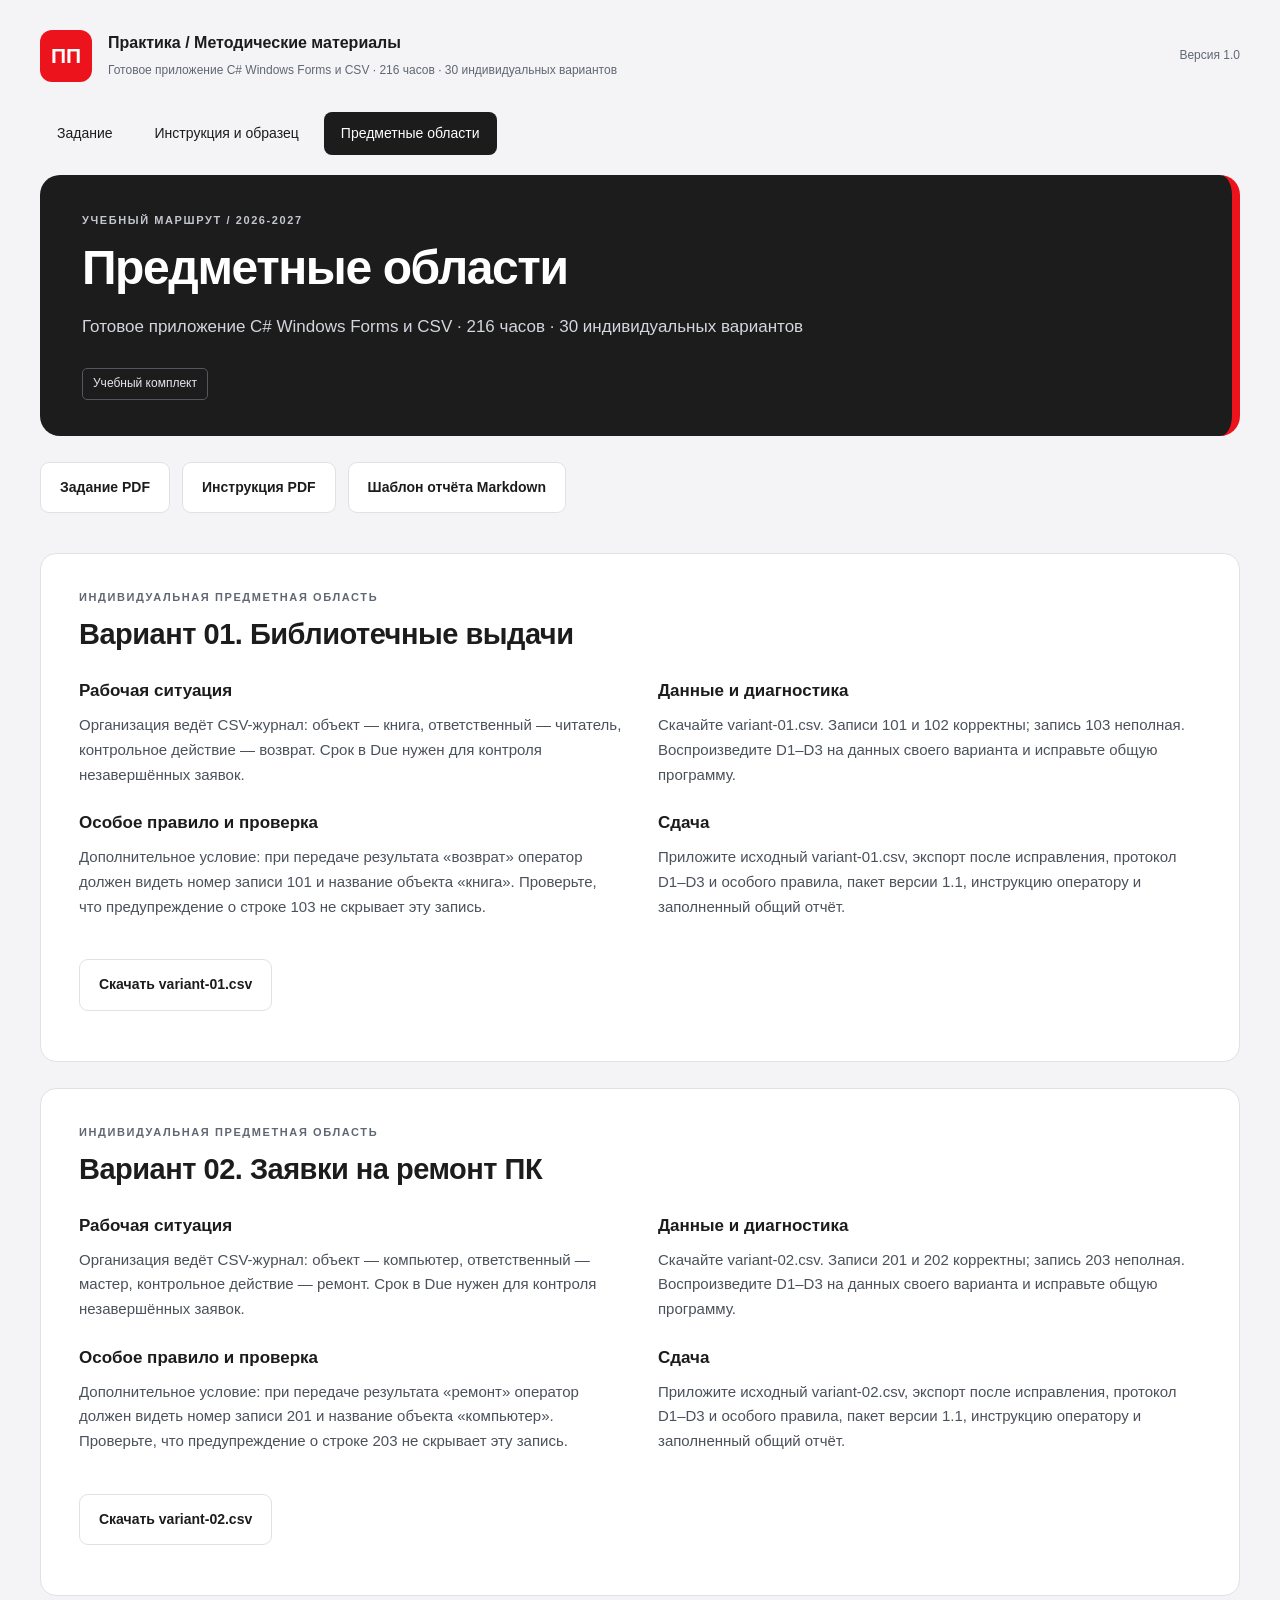
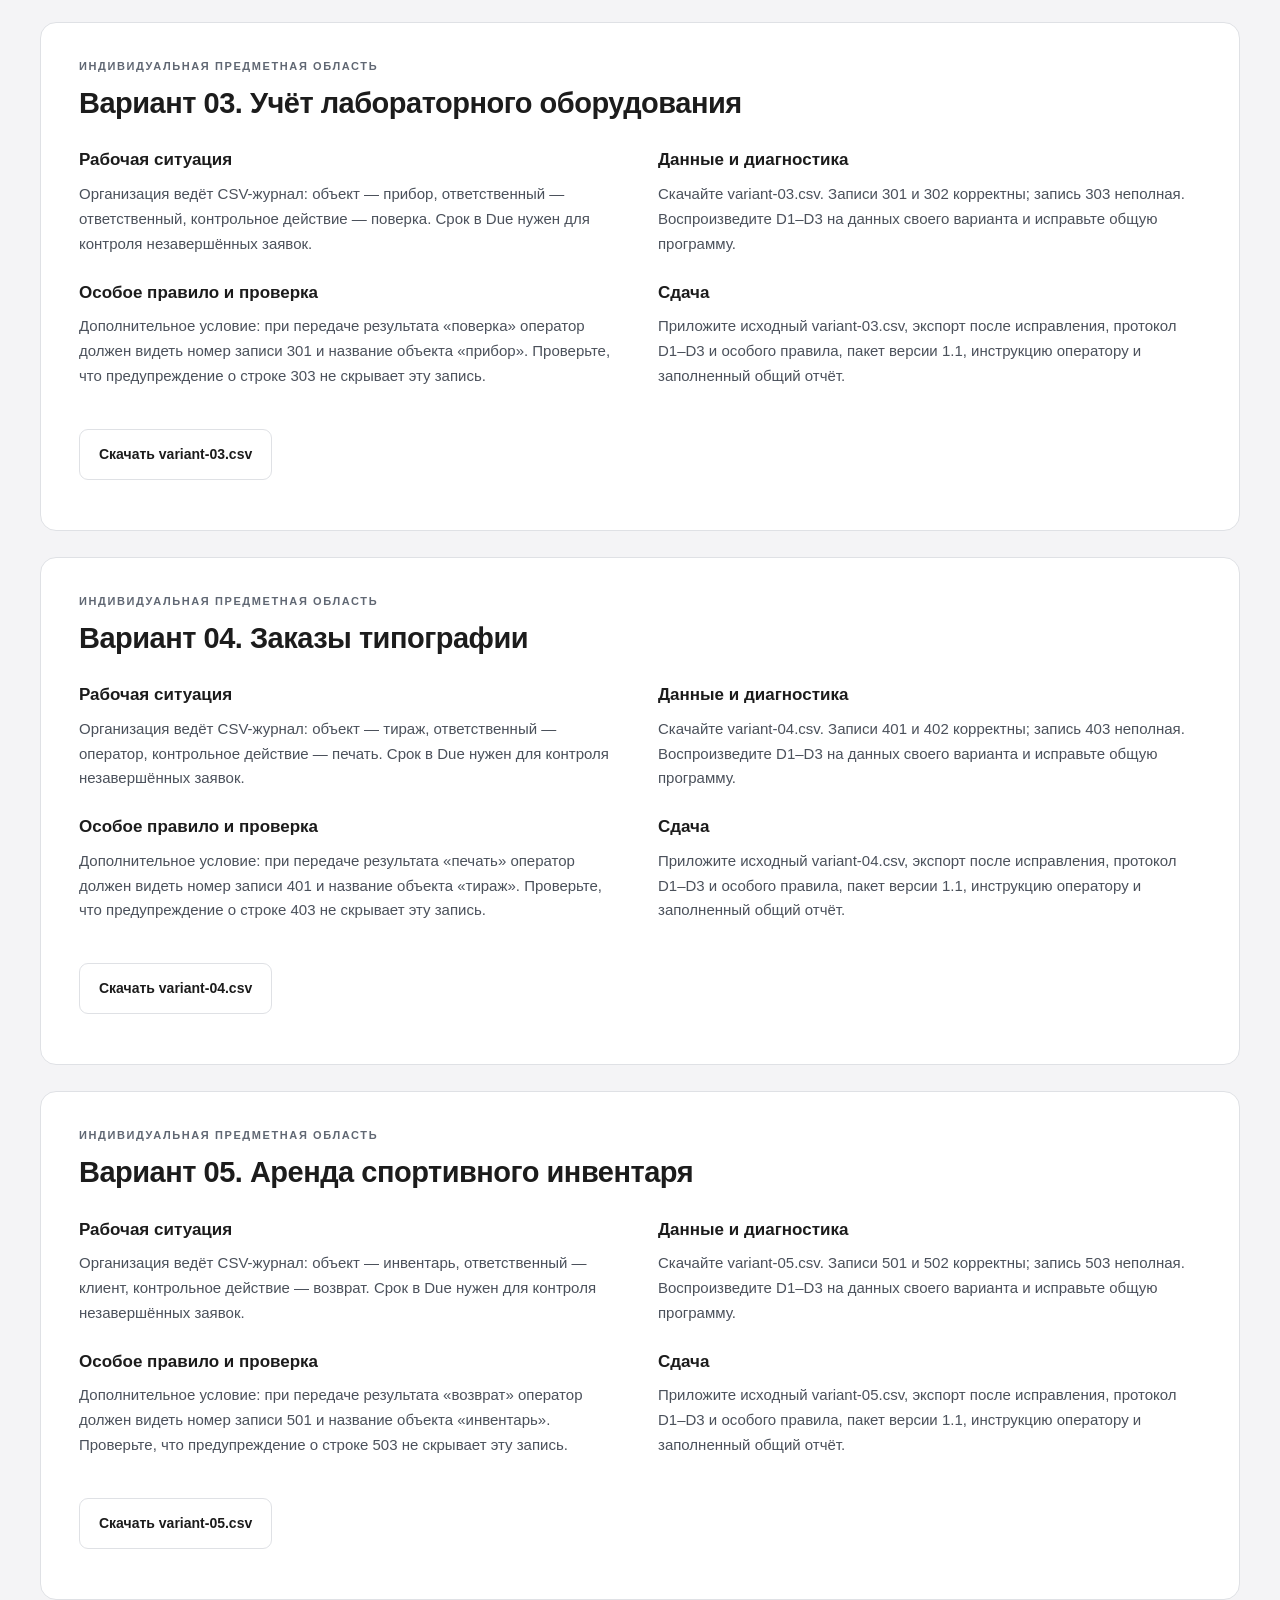
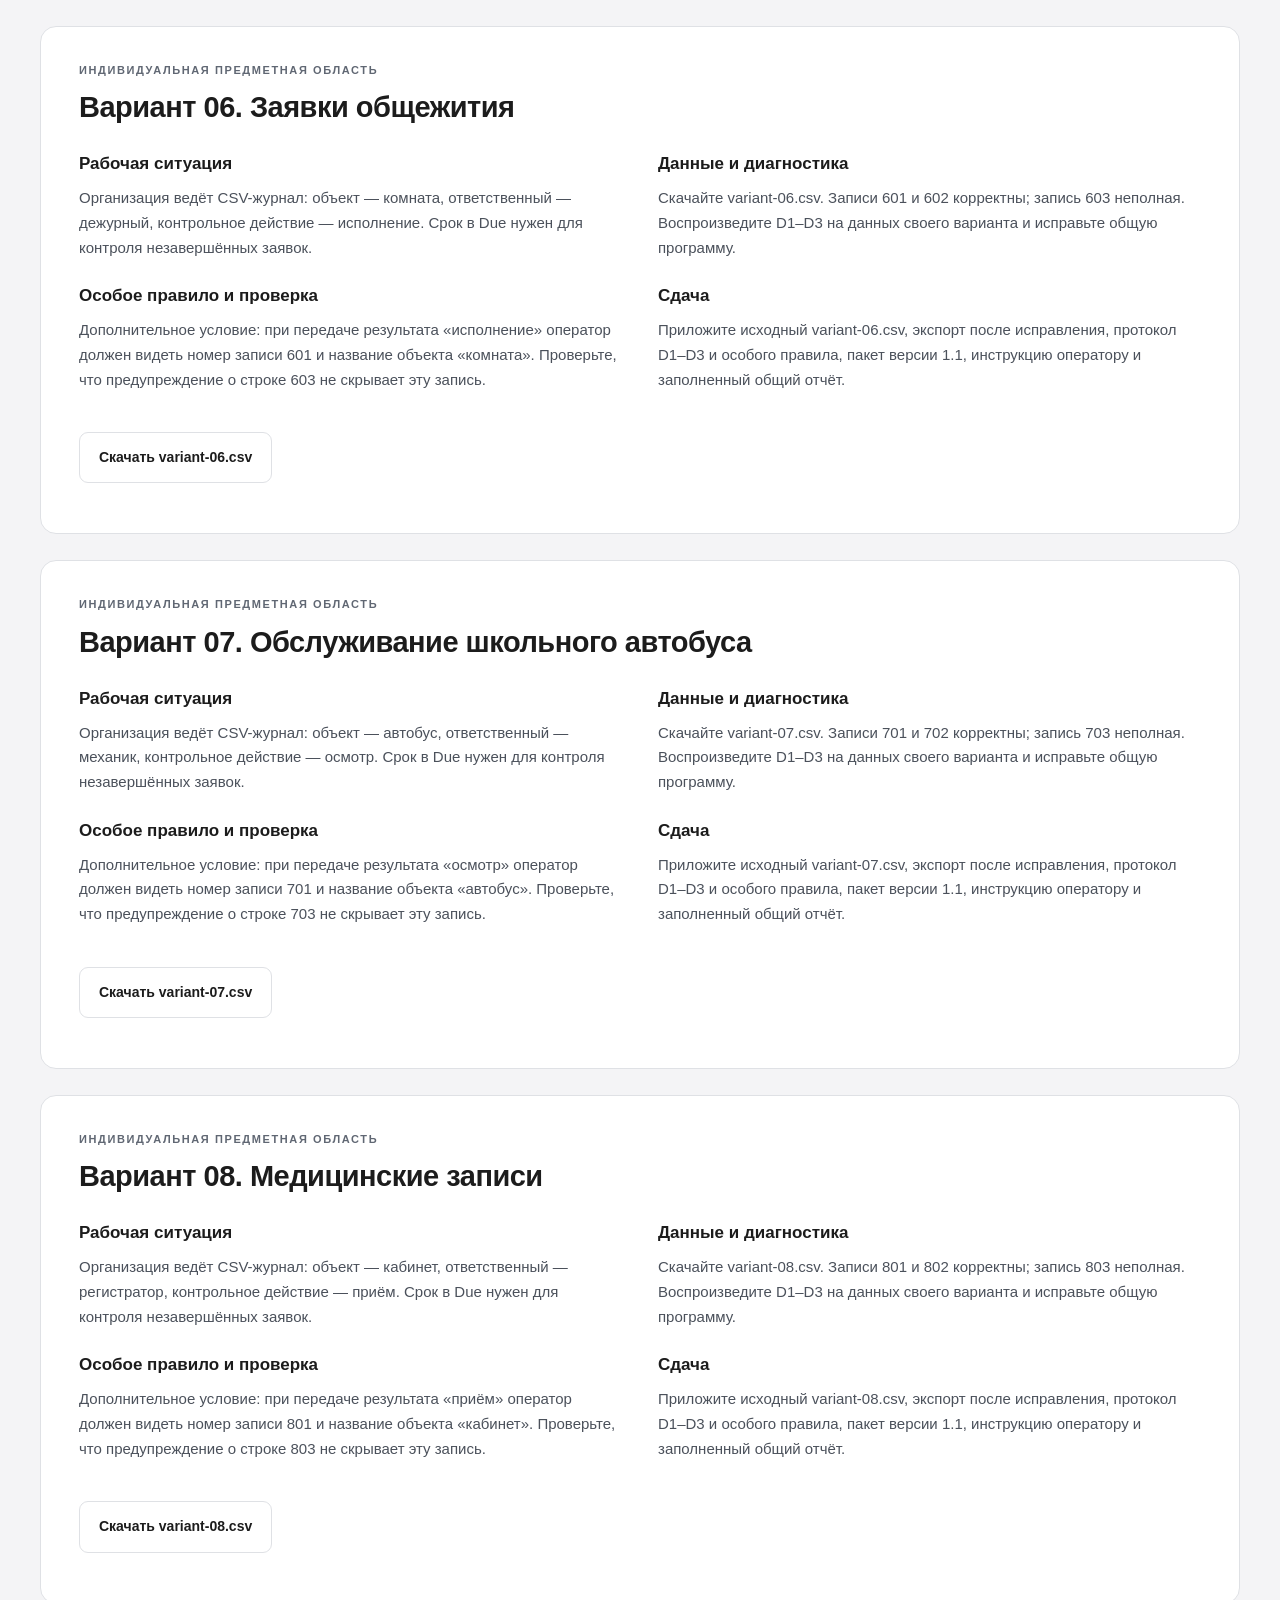
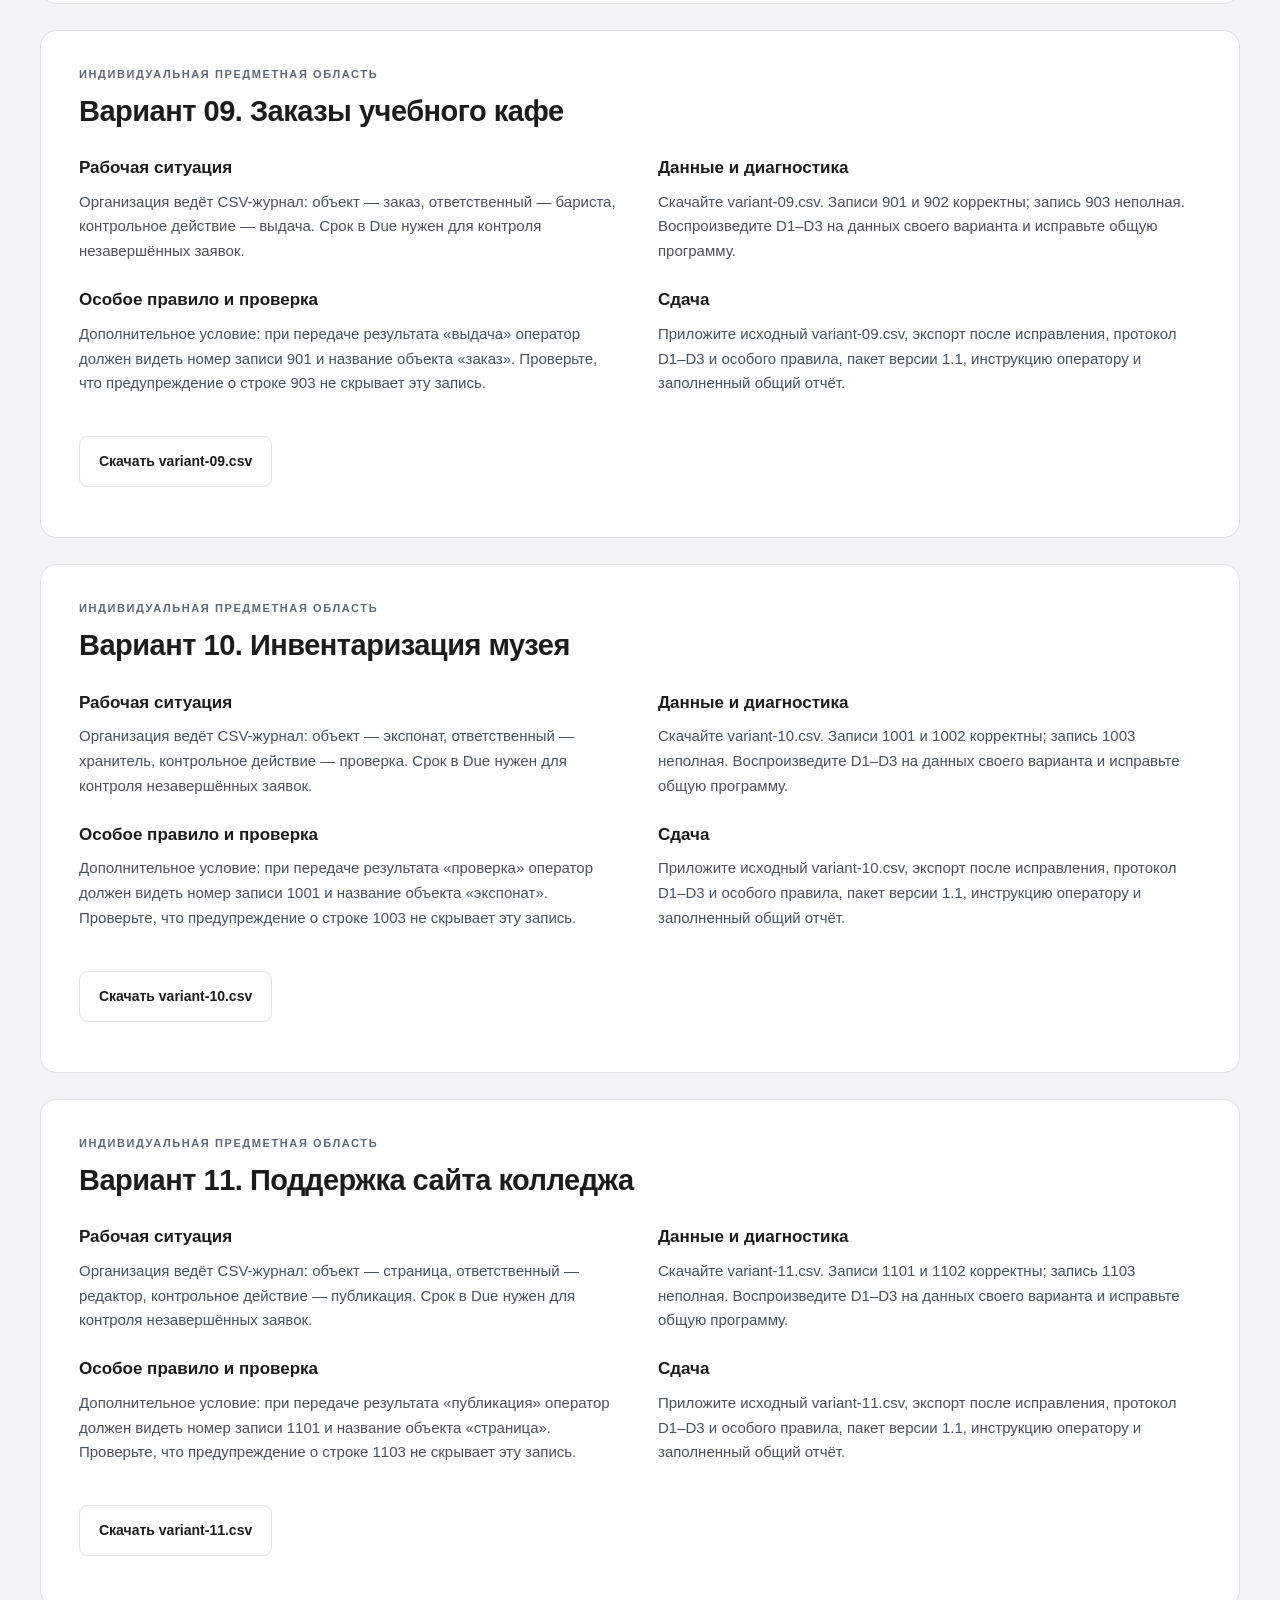
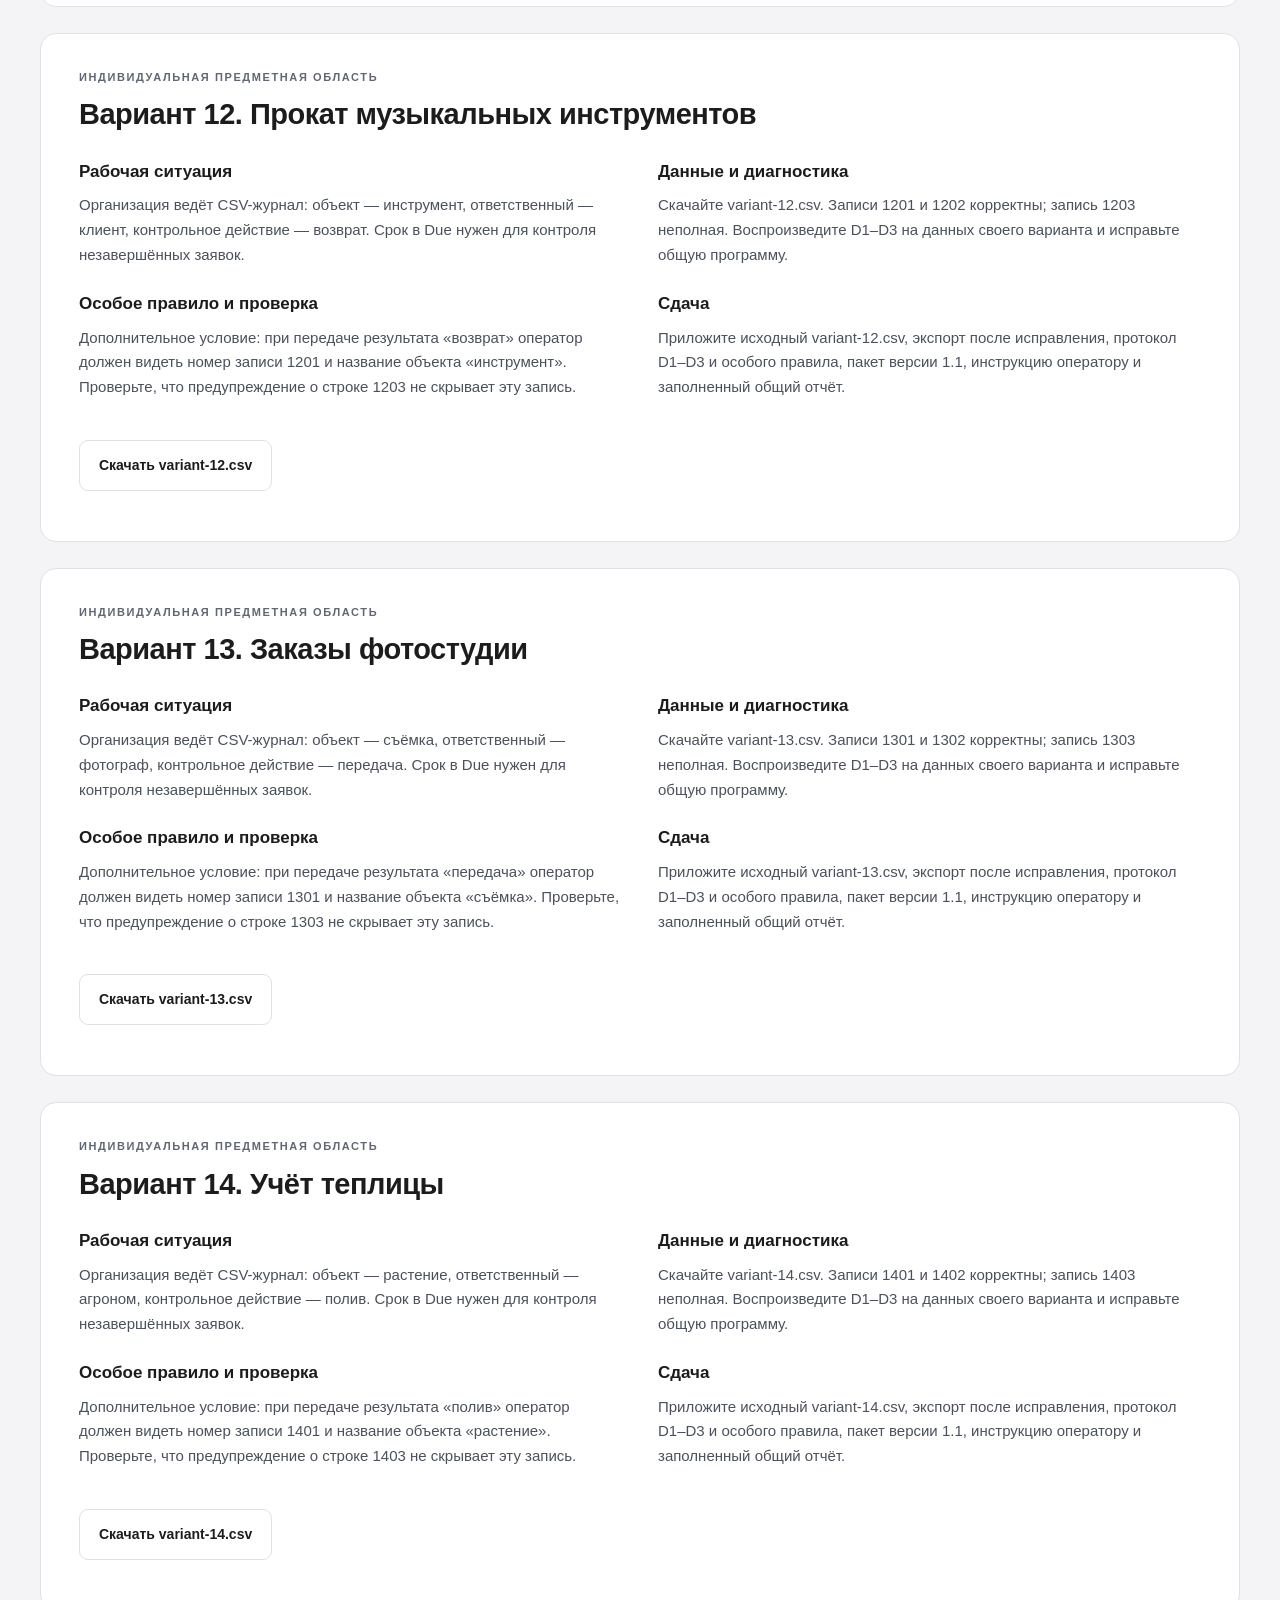
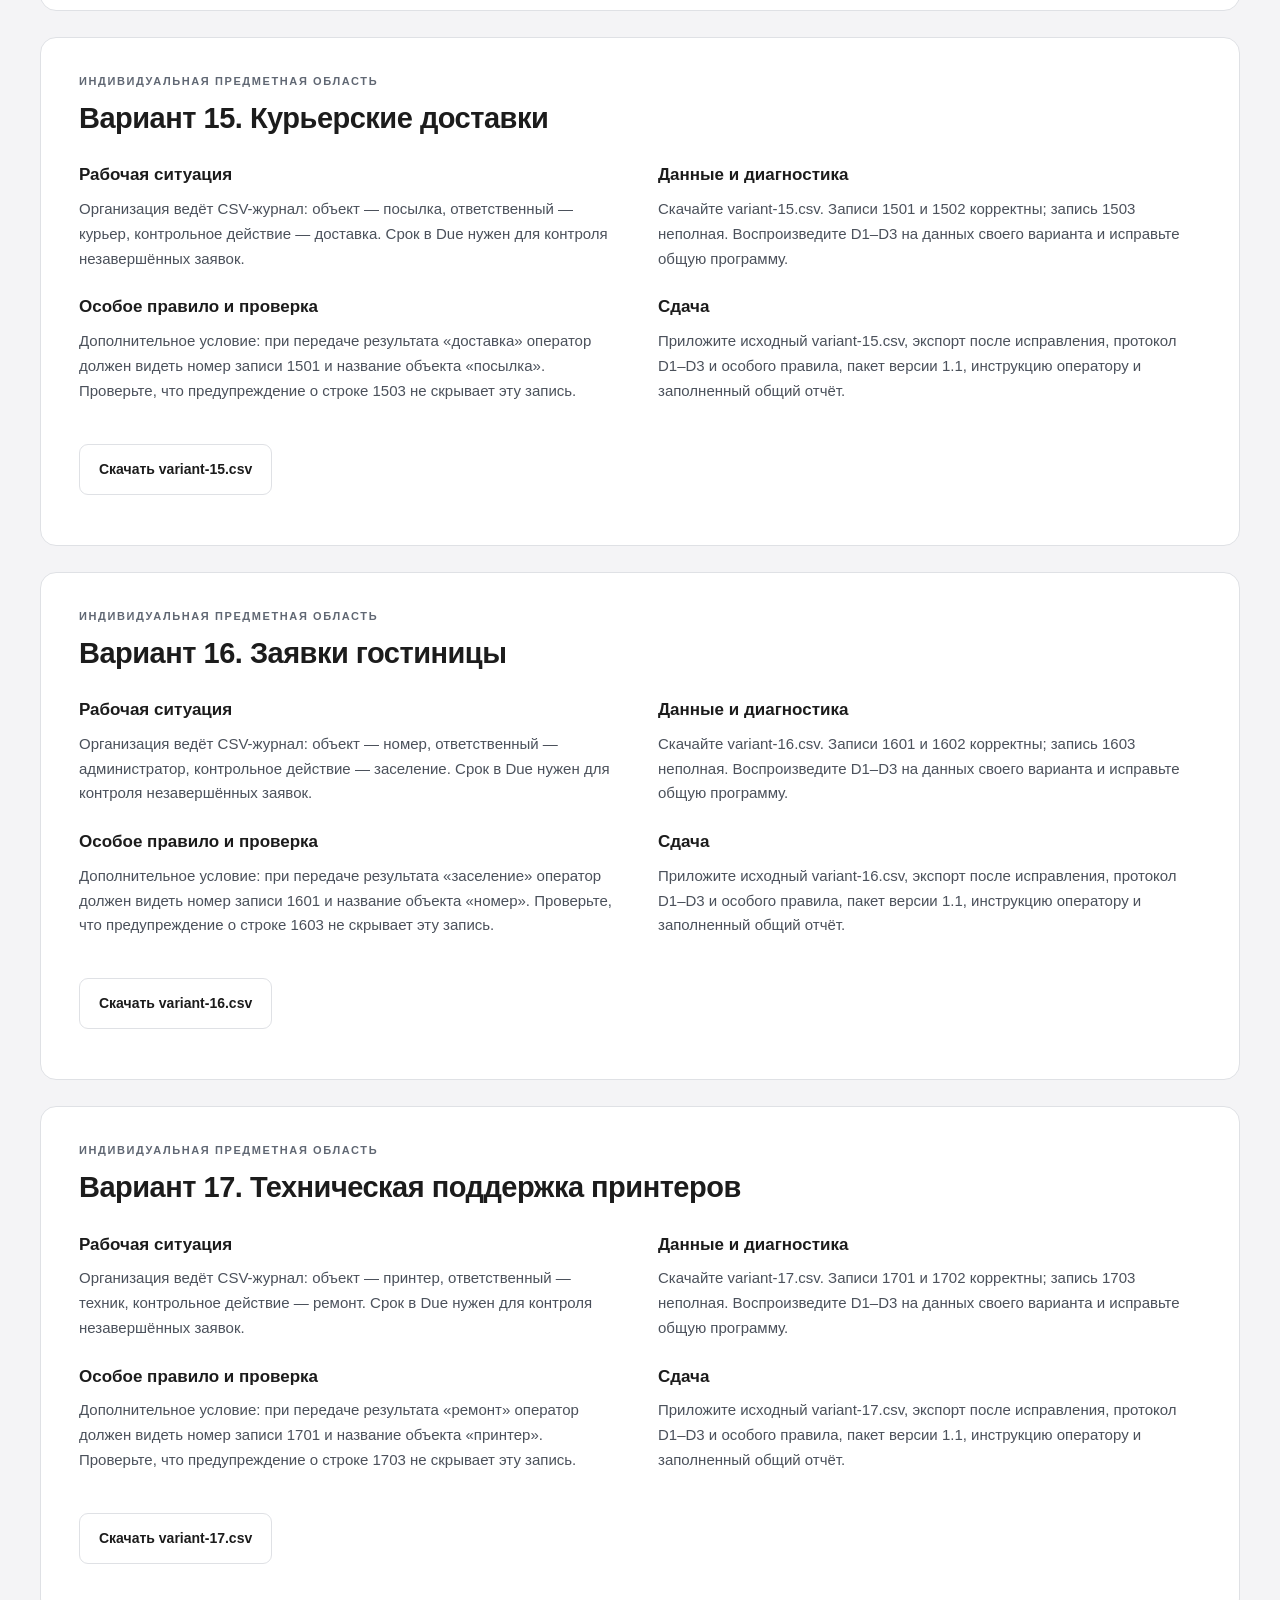
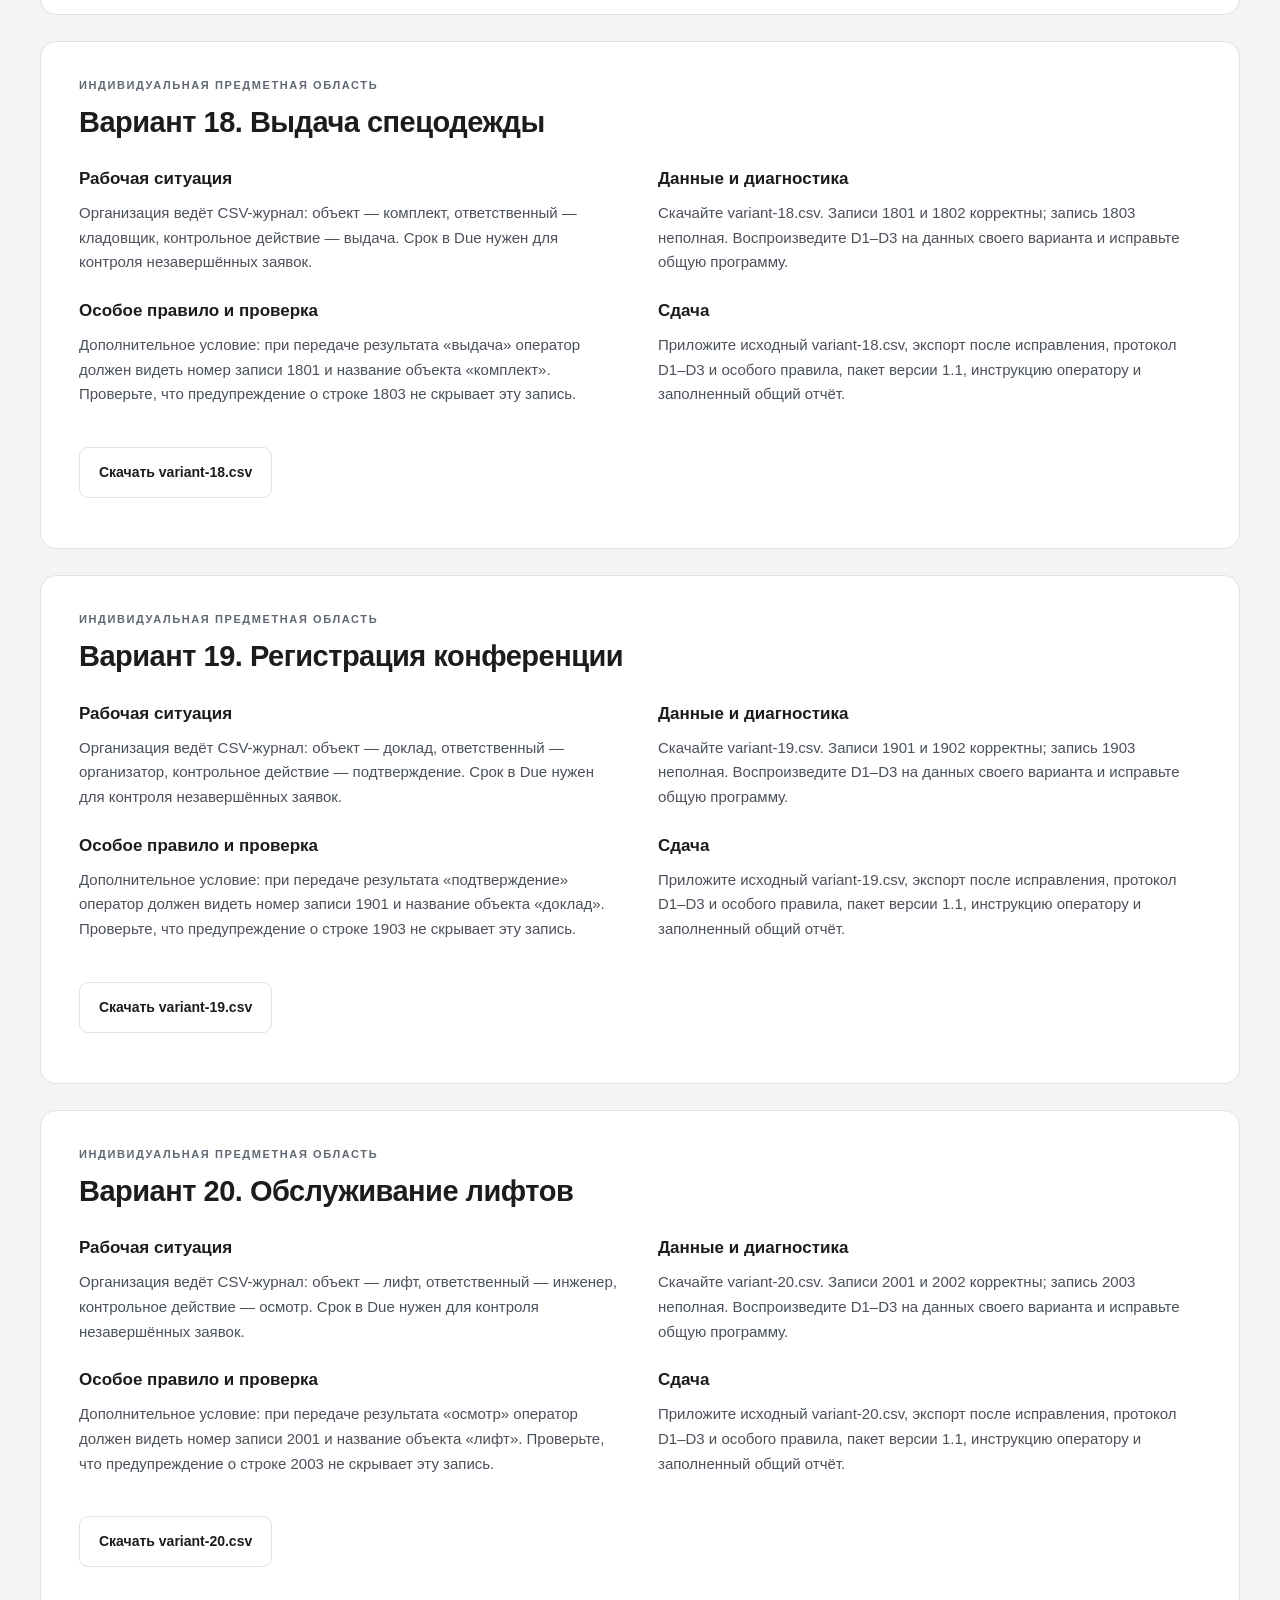
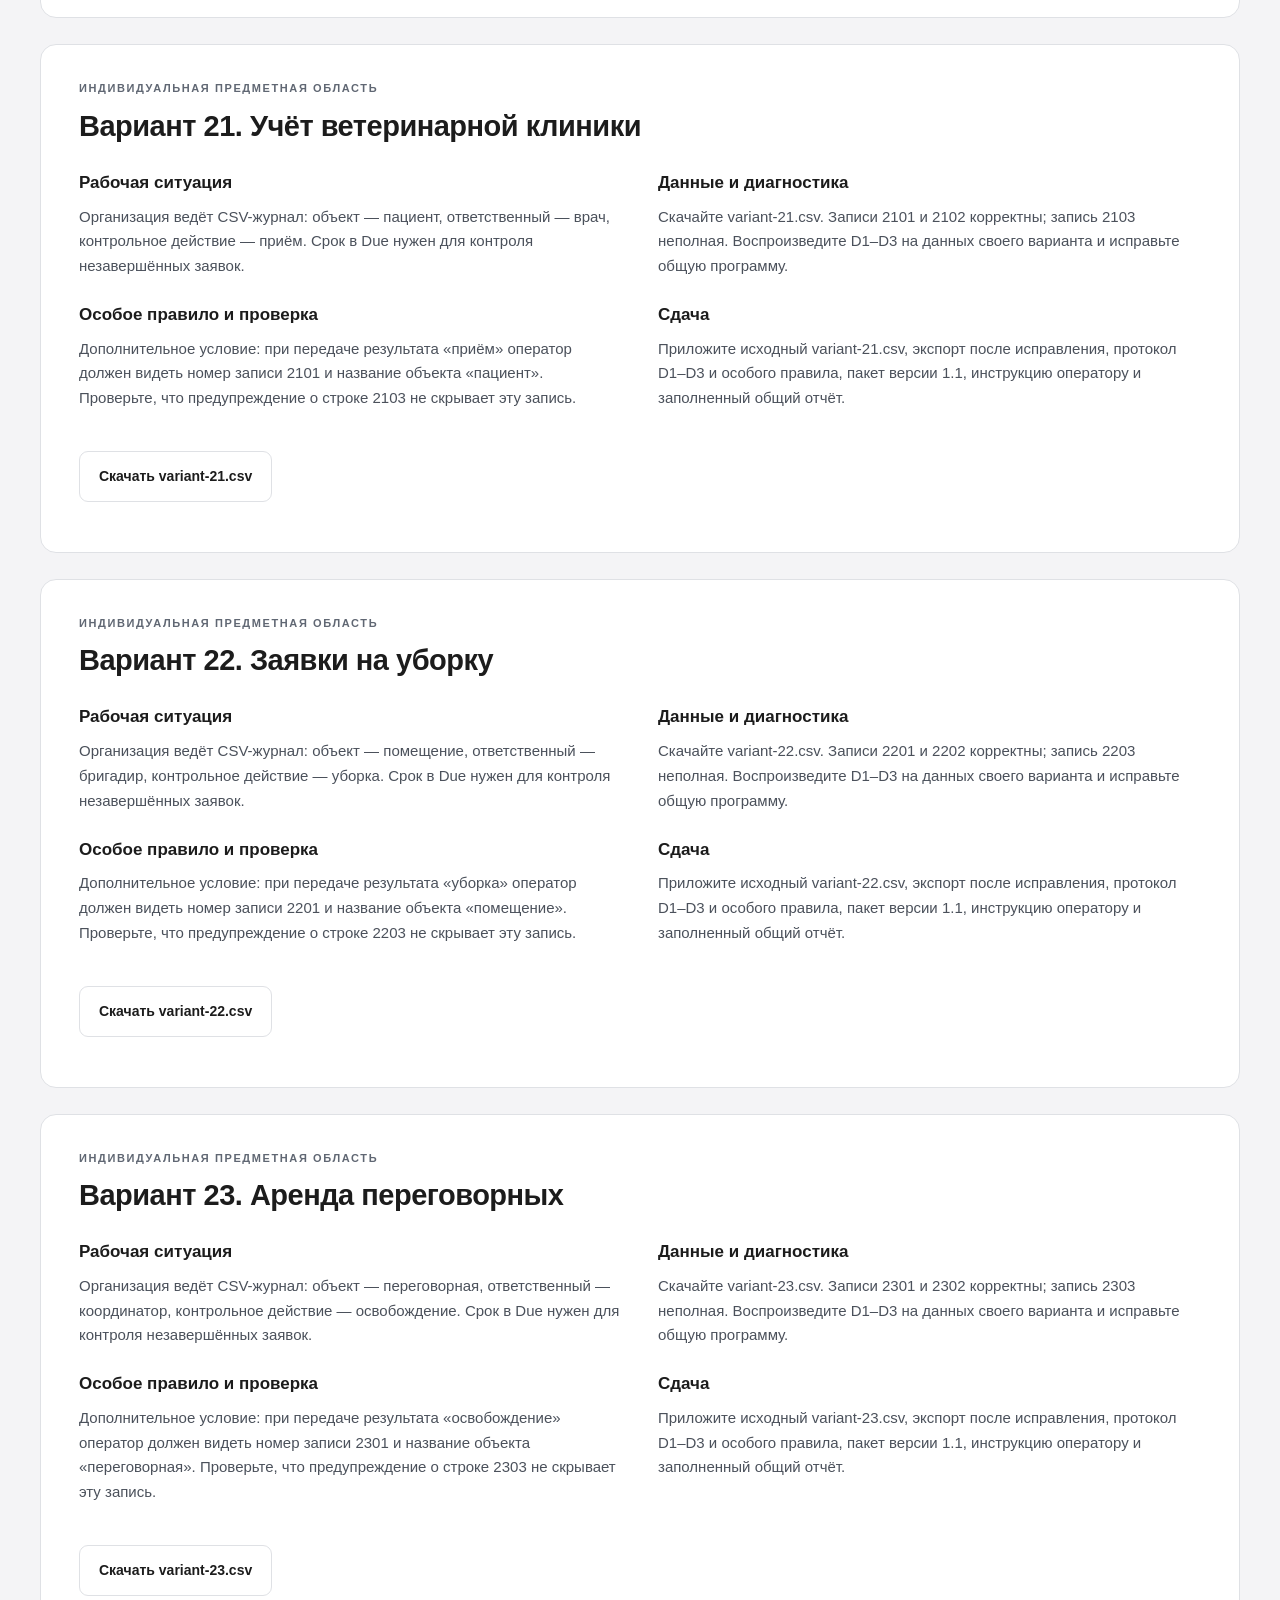
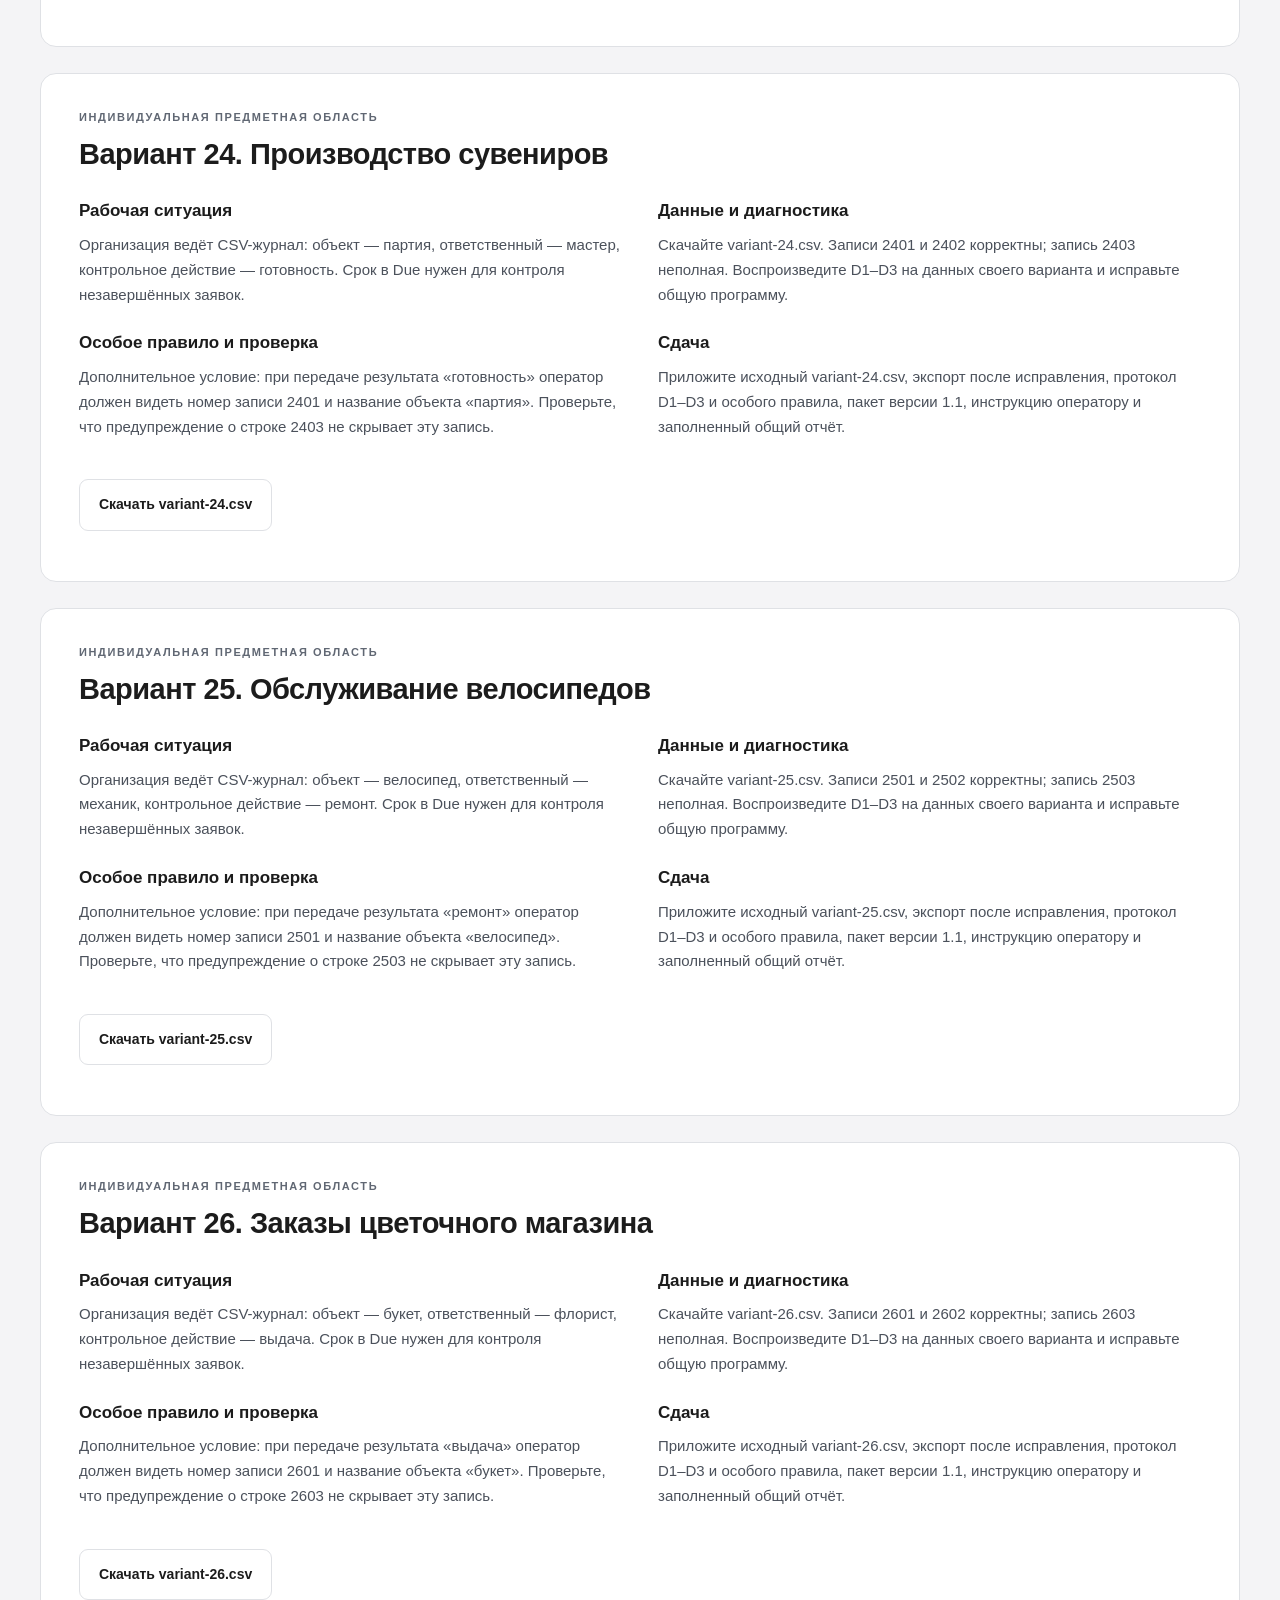
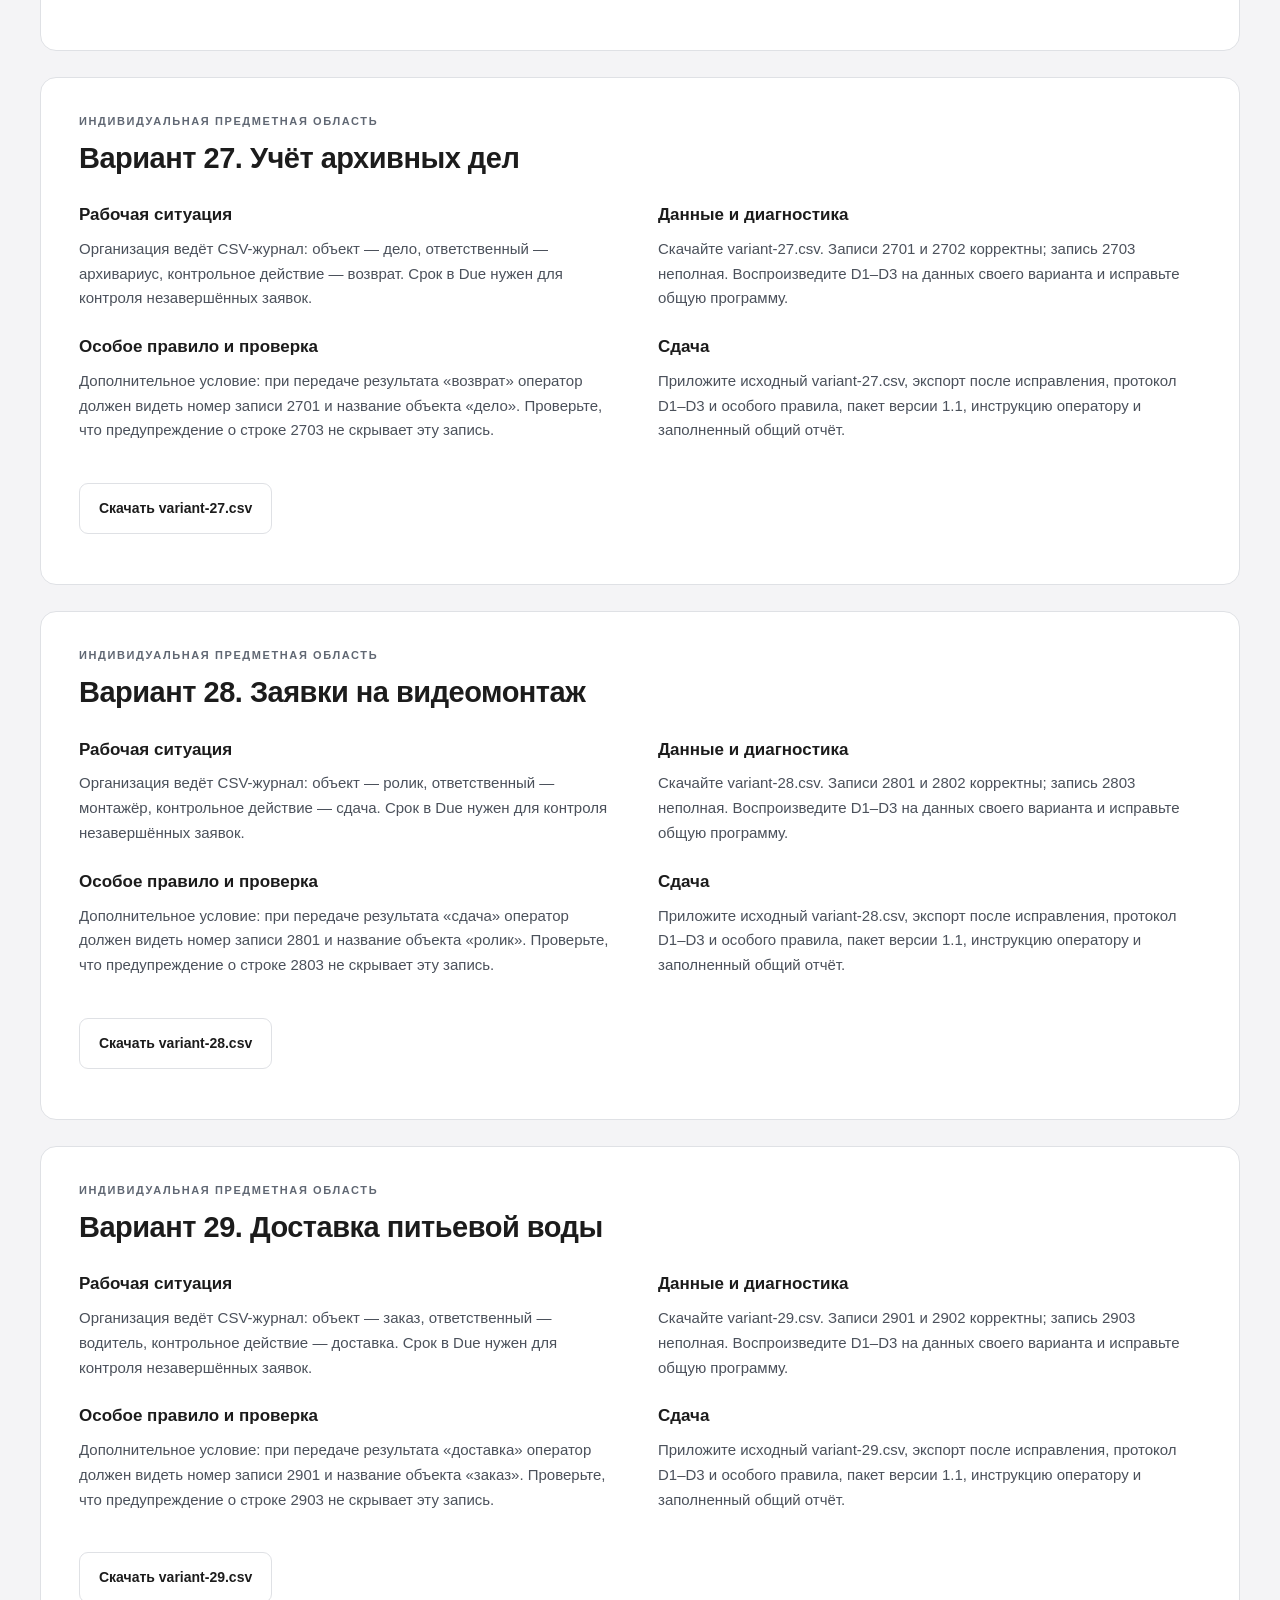
==== site/areas.html @ 18cd453a "Publish PP.04.01 practice release" ====
<!doctype html><html lang="ru"><head><meta charset="utf-8"><meta name="viewport" content="width=device-width,initial-scale=1"><title>Предметные области</title><link rel="icon" href="assets/favicon.svg"><link rel="stylesheet" href="assets/style.css"></head><body><a class="skip" href="#main">Перейти к содержанию</a><header class="shell top"><a class="brand" href="index.html"><span class="emblem">ПП</span><span><strong>Практика / Методические материалы</strong><small>Готовое приложение C# Windows Forms и CSV · 216 часов · 30 индивидуальных вариантов</small></span></a><span class="version">Версия 1.0</span></header><div class="shell"><nav><a href="index.html" >Задание</a><a href="lessons.html" >Инструкция и образец</a><a href="areas.html" aria-current=page>Предметные области</a></nav><main id="main"><section class="hero"><p class="eyebrow">Учебный маршрут / 2026-2027</p><h1>Предметные области</h1><p>Готовое приложение C# Windows Forms и CSV · 216 часов · 30 индивидуальных вариантов</p><span class="badge">Учебный комплект</span></section><div class="downloads"><a class="button" href="downloads/assignment.pdf">Задание PDF</a><a class="button" href="downloads/guide.pdf">Инструкция PDF</a><a class="button" href="downloads/report-template.md">Шаблон отчёта Markdown</a></div><article class="lesson" id="variant-01"><p class="eyebrow">Индивидуальная предметная область</p><h2>Вариант 01. Библиотечные выдачи</h2><div class="blocks"><section class="block text"><h3>Рабочая ситуация</h3><p>Организация ведёт CSV-журнал: объект — книга, ответственный — читатель, контрольное действие — возврат. Срок в Due нужен для контроля незавершённых заявок.</p></section><section class="block text"><h3>Данные и диагностика</h3><p>Скачайте variant-01.csv. Записи 101 и 102 корректны; запись 103 неполная. Воспроизведите D1–D3 на данных своего варианта и исправьте общую программу.</p></section><section class="block text"><h3>Особое правило и проверка</h3><p>Дополнительное условие: при передаче результата «возврат» оператор должен видеть номер записи 101 и название объекта «книга». Проверьте, что предупреждение о строке 103 не скрывает эту запись.</p></section><section class="block text"><h3>Сдача</h3><p>Приложите исходный variant-01.csv, экспорт после исправления, протокол D1–D3 и особого правила, пакет версии 1.1, инструкцию оператору и заполненный общий отчёт.</p></section><p class="block"><a class="button" href="downloads/variant-01.csv">Скачать variant-01.csv</a></p></div></article><article class="lesson" id="variant-02"><p class="eyebrow">Индивидуальная предметная область</p><h2>Вариант 02. Заявки на ремонт ПК</h2><div class="blocks"><section class="block text"><h3>Рабочая ситуация</h3><p>Организация ведёт CSV-журнал: объект — компьютер, ответственный — мастер, контрольное действие — ремонт. Срок в Due нужен для контроля незавершённых заявок.</p></section><section class="block text"><h3>Данные и диагностика</h3><p>Скачайте variant-02.csv. Записи 201 и 202 корректны; запись 203 неполная. Воспроизведите D1–D3 на данных своего варианта и исправьте общую программу.</p></section><section class="block text"><h3>Особое правило и проверка</h3><p>Дополнительное условие: при передаче результата «ремонт» оператор должен видеть номер записи 201 и название объекта «компьютер». Проверьте, что предупреждение о строке 203 не скрывает эту запись.</p></section><section class="block text"><h3>Сдача</h3><p>Приложите исходный variant-02.csv, экспорт после исправления, протокол D1–D3 и особого правила, пакет версии 1.1, инструкцию оператору и заполненный общий отчёт.</p></section><p class="block"><a class="button" href="downloads/variant-02.csv">Скачать variant-02.csv</a></p></div></article><article class="lesson" id="variant-03"><p class="eyebrow">Индивидуальная предметная область</p><h2>Вариант 03. Учёт лабораторного оборудования</h2><div class="blocks"><section class="block text"><h3>Рабочая ситуация</h3><p>Организация ведёт CSV-журнал: объект — прибор, ответственный — ответственный, контрольное действие — поверка. Срок в Due нужен для контроля незавершённых заявок.</p></section><section class="block text"><h3>Данные и диагностика</h3><p>Скачайте variant-03.csv. Записи 301 и 302 корректны; запись 303 неполная. Воспроизведите D1–D3 на данных своего варианта и исправьте общую программу.</p></section><section class="block text"><h3>Особое правило и проверка</h3><p>Дополнительное условие: при передаче результата «поверка» оператор должен видеть номер записи 301 и название объекта «прибор». Проверьте, что предупреждение о строке 303 не скрывает эту запись.</p></section><section class="block text"><h3>Сдача</h3><p>Приложите исходный variant-03.csv, экспорт после исправления, протокол D1–D3 и особого правила, пакет версии 1.1, инструкцию оператору и заполненный общий отчёт.</p></section><p class="block"><a class="button" href="downloads/variant-03.csv">Скачать variant-03.csv</a></p></div></article><article class="lesson" id="variant-04"><p class="eyebrow">Индивидуальная предметная область</p><h2>Вариант 04. Заказы типографии</h2><div class="blocks"><section class="block text"><h3>Рабочая ситуация</h3><p>Организация ведёт CSV-журнал: объект — тираж, ответственный — оператор, контрольное действие — печать. Срок в Due нужен для контроля незавершённых заявок.</p></section><section class="block text"><h3>Данные и диагностика</h3><p>Скачайте variant-04.csv. Записи 401 и 402 корректны; запись 403 неполная. Воспроизведите D1–D3 на данных своего варианта и исправьте общую программу.</p></section><section class="block text"><h3>Особое правило и проверка</h3><p>Дополнительное условие: при передаче результата «печать» оператор должен видеть номер записи 401 и название объекта «тираж». Проверьте, что предупреждение о строке 403 не скрывает эту запись.</p></section><section class="block text"><h3>Сдача</h3><p>Приложите исходный variant-04.csv, экспорт после исправления, протокол D1–D3 и особого правила, пакет версии 1.1, инструкцию оператору и заполненный общий отчёт.</p></section><p class="block"><a class="button" href="downloads/variant-04.csv">Скачать variant-04.csv</a></p></div></article><article class="lesson" id="variant-05"><p class="eyebrow">Индивидуальная предметная область</p><h2>Вариант 05. Аренда спортивного инвентаря</h2><div class="blocks"><section class="block text"><h3>Рабочая ситуация</h3><p>Организация ведёт CSV-журнал: объект — инвентарь, ответственный — клиент, контрольное действие — возврат. Срок в Due нужен для контроля незавершённых заявок.</p></section><section class="block text"><h3>Данные и диагностика</h3><p>Скачайте variant-05.csv. Записи 501 и 502 корректны; запись 503 неполная. Воспроизведите D1–D3 на данных своего варианта и исправьте общую программу.</p></section><section class="block text"><h3>Особое правило и проверка</h3><p>Дополнительное условие: при передаче результата «возврат» оператор должен видеть номер записи 501 и название объекта «инвентарь». Проверьте, что предупреждение о строке 503 не скрывает эту запись.</p></section><section class="block text"><h3>Сдача</h3><p>Приложите исходный variant-05.csv, экспорт после исправления, протокол D1–D3 и особого правила, пакет версии 1.1, инструкцию оператору и заполненный общий отчёт.</p></section><p class="block"><a class="button" href="downloads/variant-05.csv">Скачать variant-05.csv</a></p></div></article><article class="lesson" id="variant-06"><p class="eyebrow">Индивидуальная предметная область</p><h2>Вариант 06. Заявки общежития</h2><div class="blocks"><section class="block text"><h3>Рабочая ситуация</h3><p>Организация ведёт CSV-журнал: объект — комната, ответственный — дежурный, контрольное действие — исполнение. Срок в Due нужен для контроля незавершённых заявок.</p></section><section class="block text"><h3>Данные и диагностика</h3><p>Скачайте variant-06.csv. Записи 601 и 602 корректны; запись 603 неполная. Воспроизведите D1–D3 на данных своего варианта и исправьте общую программу.</p></section><section class="block text"><h3>Особое правило и проверка</h3><p>Дополнительное условие: при передаче результата «исполнение» оператор должен видеть номер записи 601 и название объекта «комната». Проверьте, что предупреждение о строке 603 не скрывает эту запись.</p></section><section class="block text"><h3>Сдача</h3><p>Приложите исходный variant-06.csv, экспорт после исправления, протокол D1–D3 и особого правила, пакет версии 1.1, инструкцию оператору и заполненный общий отчёт.</p></section><p class="block"><a class="button" href="downloads/variant-06.csv">Скачать variant-06.csv</a></p></div></article><article class="lesson" id="variant-07"><p class="eyebrow">Индивидуальная предметная область</p><h2>Вариант 07. Обслуживание школьного автобуса</h2><div class="blocks"><section class="block text"><h3>Рабочая ситуация</h3><p>Организация ведёт CSV-журнал: объект — автобус, ответственный — механик, контрольное действие — осмотр. Срок в Due нужен для контроля незавершённых заявок.</p></section><section class="block text"><h3>Данные и диагностика</h3><p>Скачайте variant-07.csv. Записи 701 и 702 корректны; запись 703 неполная. Воспроизведите D1–D3 на данных своего варианта и исправьте общую программу.</p></section><section class="block text"><h3>Особое правило и проверка</h3><p>Дополнительное условие: при передаче результата «осмотр» оператор должен видеть номер записи 701 и название объекта «автобус». Проверьте, что предупреждение о строке 703 не скрывает эту запись.</p></section><section class="block text"><h3>Сдача</h3><p>Приложите исходный variant-07.csv, экспорт после исправления, протокол D1–D3 и особого правила, пакет версии 1.1, инструкцию оператору и заполненный общий отчёт.</p></section><p class="block"><a class="button" href="downloads/variant-07.csv">Скачать variant-07.csv</a></p></div></article><article class="lesson" id="variant-08"><p class="eyebrow">Индивидуальная предметная область</p><h2>Вариант 08. Медицинские записи</h2><div class="blocks"><section class="block text"><h3>Рабочая ситуация</h3><p>Организация ведёт CSV-журнал: объект — кабинет, ответственный — регистратор, контрольное действие — приём. Срок в Due нужен для контроля незавершённых заявок.</p></section><section class="block text"><h3>Данные и диагностика</h3><p>Скачайте variant-08.csv. Записи 801 и 802 корректны; запись 803 неполная. Воспроизведите D1–D3 на данных своего варианта и исправьте общую программу.</p></section><section class="block text"><h3>Особое правило и проверка</h3><p>Дополнительное условие: при передаче результата «приём» оператор должен видеть номер записи 801 и название объекта «кабинет». Проверьте, что предупреждение о строке 803 не скрывает эту запись.</p></section><section class="block text"><h3>Сдача</h3><p>Приложите исходный variant-08.csv, экспорт после исправления, протокол D1–D3 и особого правила, пакет версии 1.1, инструкцию оператору и заполненный общий отчёт.</p></section><p class="block"><a class="button" href="downloads/variant-08.csv">Скачать variant-08.csv</a></p></div></article><article class="lesson" id="variant-09"><p class="eyebrow">Индивидуальная предметная область</p><h2>Вариант 09. Заказы учебного кафе</h2><div class="blocks"><section class="block text"><h3>Рабочая ситуация</h3><p>Организация ведёт CSV-журнал: объект — заказ, ответственный — бариста, контрольное действие — выдача. Срок в Due нужен для контроля незавершённых заявок.</p></section><section class="block text"><h3>Данные и диагностика</h3><p>Скачайте variant-09.csv. Записи 901 и 902 корректны; запись 903 неполная. Воспроизведите D1–D3 на данных своего варианта и исправьте общую программу.</p></section><section class="block text"><h3>Особое правило и проверка</h3><p>Дополнительное условие: при передаче результата «выдача» оператор должен видеть номер записи 901 и название объекта «заказ». Проверьте, что предупреждение о строке 903 не скрывает эту запись.</p></section><section class="block text"><h3>Сдача</h3><p>Приложите исходный variant-09.csv, экспорт после исправления, протокол D1–D3 и особого правила, пакет версии 1.1, инструкцию оператору и заполненный общий отчёт.</p></section><p class="block"><a class="button" href="downloads/variant-09.csv">Скачать variant-09.csv</a></p></div></article><article class="lesson" id="variant-10"><p class="eyebrow">Индивидуальная предметная область</p><h2>Вариант 10. Инвентаризация музея</h2><div class="blocks"><section class="block text"><h3>Рабочая ситуация</h3><p>Организация ведёт CSV-журнал: объект — экспонат, ответственный — хранитель, контрольное действие — проверка. Срок в Due нужен для контроля незавершённых заявок.</p></section><section class="block text"><h3>Данные и диагностика</h3><p>Скачайте variant-10.csv. Записи 1001 и 1002 корректны; запись 1003 неполная. Воспроизведите D1–D3 на данных своего варианта и исправьте общую программу.</p></section><section class="block text"><h3>Особое правило и проверка</h3><p>Дополнительное условие: при передаче результата «проверка» оператор должен видеть номер записи 1001 и название объекта «экспонат». Проверьте, что предупреждение о строке 1003 не скрывает эту запись.</p></section><section class="block text"><h3>Сдача</h3><p>Приложите исходный variant-10.csv, экспорт после исправления, протокол D1–D3 и особого правила, пакет версии 1.1, инструкцию оператору и заполненный общий отчёт.</p></section><p class="block"><a class="button" href="downloads/variant-10.csv">Скачать variant-10.csv</a></p></div></article><article class="lesson" id="variant-11"><p class="eyebrow">Индивидуальная предметная область</p><h2>Вариант 11. Поддержка сайта колледжа</h2><div class="blocks"><section class="block text"><h3>Рабочая ситуация</h3><p>Организация ведёт CSV-журнал: объект — страница, ответственный — редактор, контрольное действие — публикация. Срок в Due нужен для контроля незавершённых заявок.</p></section><section class="block text"><h3>Данные и диагностика</h3><p>Скачайте variant-11.csv. Записи 1101 и 1102 корректны; запись 1103 неполная. Воспроизведите D1–D3 на данных своего варианта и исправьте общую программу.</p></section><section class="block text"><h3>Особое правило и проверка</h3><p>Дополнительное условие: при передаче результата «публикация» оператор должен видеть номер записи 1101 и название объекта «страница». Проверьте, что предупреждение о строке 1103 не скрывает эту запись.</p></section><section class="block text"><h3>Сдача</h3><p>Приложите исходный variant-11.csv, экспорт после исправления, протокол D1–D3 и особого правила, пакет версии 1.1, инструкцию оператору и заполненный общий отчёт.</p></section><p class="block"><a class="button" href="downloads/variant-11.csv">Скачать variant-11.csv</a></p></div></article><article class="lesson" id="variant-12"><p class="eyebrow">Индивидуальная предметная область</p><h2>Вариант 12. Прокат музыкальных инструментов</h2><div class="blocks"><section class="block text"><h3>Рабочая ситуация</h3><p>Организация ведёт CSV-журнал: объект — инструмент, ответственный — клиент, контрольное действие — возврат. Срок в Due нужен для контроля незавершённых заявок.</p></section><section class="block text"><h3>Данные и диагностика</h3><p>Скачайте variant-12.csv. Записи 1201 и 1202 корректны; запись 1203 неполная. Воспроизведите D1–D3 на данных своего варианта и исправьте общую программу.</p></section><section class="block text"><h3>Особое правило и проверка</h3><p>Дополнительное условие: при передаче результата «возврат» оператор должен видеть номер записи 1201 и название объекта «инструмент». Проверьте, что предупреждение о строке 1203 не скрывает эту запись.</p></section><section class="block text"><h3>Сдача</h3><p>Приложите исходный variant-12.csv, экспорт после исправления, протокол D1–D3 и особого правила, пакет версии 1.1, инструкцию оператору и заполненный общий отчёт.</p></section><p class="block"><a class="button" href="downloads/variant-12.csv">Скачать variant-12.csv</a></p></div></article><article class="lesson" id="variant-13"><p class="eyebrow">Индивидуальная предметная область</p><h2>Вариант 13. Заказы фотостудии</h2><div class="blocks"><section class="block text"><h3>Рабочая ситуация</h3><p>Организация ведёт CSV-журнал: объект — съёмка, ответственный — фотограф, контрольное действие — передача. Срок в Due нужен для контроля незавершённых заявок.</p></section><section class="block text"><h3>Данные и диагностика</h3><p>Скачайте variant-13.csv. Записи 1301 и 1302 корректны; запись 1303 неполная. Воспроизведите D1–D3 на данных своего варианта и исправьте общую программу.</p></section><section class="block text"><h3>Особое правило и проверка</h3><p>Дополнительное условие: при передаче результата «передача» оператор должен видеть номер записи 1301 и название объекта «съёмка». Проверьте, что предупреждение о строке 1303 не скрывает эту запись.</p></section><section class="block text"><h3>Сдача</h3><p>Приложите исходный variant-13.csv, экспорт после исправления, протокол D1–D3 и особого правила, пакет версии 1.1, инструкцию оператору и заполненный общий отчёт.</p></section><p class="block"><a class="button" href="downloads/variant-13.csv">Скачать variant-13.csv</a></p></div></article><article class="lesson" id="variant-14"><p class="eyebrow">Индивидуальная предметная область</p><h2>Вариант 14. Учёт теплицы</h2><div class="blocks"><section class="block text"><h3>Рабочая ситуация</h3><p>Организация ведёт CSV-журнал: объект — растение, ответственный — агроном, контрольное действие — полив. Срок в Due нужен для контроля незавершённых заявок.</p></section><section class="block text"><h3>Данные и диагностика</h3><p>Скачайте variant-14.csv. Записи 1401 и 1402 корректны; запись 1403 неполная. Воспроизведите D1–D3 на данных своего варианта и исправьте общую программу.</p></section><section class="block text"><h3>Особое правило и проверка</h3><p>Дополнительное условие: при передаче результата «полив» оператор должен видеть номер записи 1401 и название объекта «растение». Проверьте, что предупреждение о строке 1403 не скрывает эту запись.</p></section><section class="block text"><h3>Сдача</h3><p>Приложите исходный variant-14.csv, экспорт после исправления, протокол D1–D3 и особого правила, пакет версии 1.1, инструкцию оператору и заполненный общий отчёт.</p></section><p class="block"><a class="button" href="downloads/variant-14.csv">Скачать variant-14.csv</a></p></div></article><article class="lesson" id="variant-15"><p class="eyebrow">Индивидуальная предметная область</p><h2>Вариант 15. Курьерские доставки</h2><div class="blocks"><section class="block text"><h3>Рабочая ситуация</h3><p>Организация ведёт CSV-журнал: объект — посылка, ответственный — курьер, контрольное действие — доставка. Срок в Due нужен для контроля незавершённых заявок.</p></section><section class="block text"><h3>Данные и диагностика</h3><p>Скачайте variant-15.csv. Записи 1501 и 1502 корректны; запись 1503 неполная. Воспроизведите D1–D3 на данных своего варианта и исправьте общую программу.</p></section><section class="block text"><h3>Особое правило и проверка</h3><p>Дополнительное условие: при передаче результата «доставка» оператор должен видеть номер записи 1501 и название объекта «посылка». Проверьте, что предупреждение о строке 1503 не скрывает эту запись.</p></section><section class="block text"><h3>Сдача</h3><p>Приложите исходный variant-15.csv, экспорт после исправления, протокол D1–D3 и особого правила, пакет версии 1.1, инструкцию оператору и заполненный общий отчёт.</p></section><p class="block"><a class="button" href="downloads/variant-15.csv">Скачать variant-15.csv</a></p></div></article><article class="lesson" id="variant-16"><p class="eyebrow">Индивидуальная предметная область</p><h2>Вариант 16. Заявки гостиницы</h2><div class="blocks"><section class="block text"><h3>Рабочая ситуация</h3><p>Организация ведёт CSV-журнал: объект — номер, ответственный — администратор, контрольное действие — заселение. Срок в Due нужен для контроля незавершённых заявок.</p></section><section class="block text"><h3>Данные и диагностика</h3><p>Скачайте variant-16.csv. Записи 1601 и 1602 корректны; запись 1603 неполная. Воспроизведите D1–D3 на данных своего варианта и исправьте общую программу.</p></section><section class="block text"><h3>Особое правило и проверка</h3><p>Дополнительное условие: при передаче результата «заселение» оператор должен видеть номер записи 1601 и название объекта «номер». Проверьте, что предупреждение о строке 1603 не скрывает эту запись.</p></section><section class="block text"><h3>Сдача</h3><p>Приложите исходный variant-16.csv, экспорт после исправления, протокол D1–D3 и особого правила, пакет версии 1.1, инструкцию оператору и заполненный общий отчёт.</p></section><p class="block"><a class="button" href="downloads/variant-16.csv">Скачать variant-16.csv</a></p></div></article><article class="lesson" id="variant-17"><p class="eyebrow">Индивидуальная предметная область</p><h2>Вариант 17. Техническая поддержка принтеров</h2><div class="blocks"><section class="block text"><h3>Рабочая ситуация</h3><p>Организация ведёт CSV-журнал: объект — принтер, ответственный — техник, контрольное действие — ремонт. Срок в Due нужен для контроля незавершённых заявок.</p></section><section class="block text"><h3>Данные и диагностика</h3><p>Скачайте variant-17.csv. Записи 1701 и 1702 корректны; запись 1703 неполная. Воспроизведите D1–D3 на данных своего варианта и исправьте общую программу.</p></section><section class="block text"><h3>Особое правило и проверка</h3><p>Дополнительное условие: при передаче результата «ремонт» оператор должен видеть номер записи 1701 и название объекта «принтер». Проверьте, что предупреждение о строке 1703 не скрывает эту запись.</p></section><section class="block text"><h3>Сдача</h3><p>Приложите исходный variant-17.csv, экспорт после исправления, протокол D1–D3 и особого правила, пакет версии 1.1, инструкцию оператору и заполненный общий отчёт.</p></section><p class="block"><a class="button" href="downloads/variant-17.csv">Скачать variant-17.csv</a></p></div></article><article class="lesson" id="variant-18"><p class="eyebrow">Индивидуальная предметная область</p><h2>Вариант 18. Выдача спецодежды</h2><div class="blocks"><section class="block text"><h3>Рабочая ситуация</h3><p>Организация ведёт CSV-журнал: объект — комплект, ответственный — кладовщик, контрольное действие — выдача. Срок в Due нужен для контроля незавершённых заявок.</p></section><section class="block text"><h3>Данные и диагностика</h3><p>Скачайте variant-18.csv. Записи 1801 и 1802 корректны; запись 1803 неполная. Воспроизведите D1–D3 на данных своего варианта и исправьте общую программу.</p></section><section class="block text"><h3>Особое правило и проверка</h3><p>Дополнительное условие: при передаче результата «выдача» оператор должен видеть номер записи 1801 и название объекта «комплект». Проверьте, что предупреждение о строке 1803 не скрывает эту запись.</p></section><section class="block text"><h3>Сдача</h3><p>Приложите исходный variant-18.csv, экспорт после исправления, протокол D1–D3 и особого правила, пакет версии 1.1, инструкцию оператору и заполненный общий отчёт.</p></section><p class="block"><a class="button" href="downloads/variant-18.csv">Скачать variant-18.csv</a></p></div></article><article class="lesson" id="variant-19"><p class="eyebrow">Индивидуальная предметная область</p><h2>Вариант 19. Регистрация конференции</h2><div class="blocks"><section class="block text"><h3>Рабочая ситуация</h3><p>Организация ведёт CSV-журнал: объект — доклад, ответственный — организатор, контрольное действие — подтверждение. Срок в Due нужен для контроля незавершённых заявок.</p></section><section class="block text"><h3>Данные и диагностика</h3><p>Скачайте variant-19.csv. Записи 1901 и 1902 корректны; запись 1903 неполная. Воспроизведите D1–D3 на данных своего варианта и исправьте общую программу.</p></section><section class="block text"><h3>Особое правило и проверка</h3><p>Дополнительное условие: при передаче результата «подтверждение» оператор должен видеть номер записи 1901 и название объекта «доклад». Проверьте, что предупреждение о строке 1903 не скрывает эту запись.</p></section><section class="block text"><h3>Сдача</h3><p>Приложите исходный variant-19.csv, экспорт после исправления, протокол D1–D3 и особого правила, пакет версии 1.1, инструкцию оператору и заполненный общий отчёт.</p></section><p class="block"><a class="button" href="downloads/variant-19.csv">Скачать variant-19.csv</a></p></div></article><article class="lesson" id="variant-20"><p class="eyebrow">Индивидуальная предметная область</p><h2>Вариант 20. Обслуживание лифтов</h2><div class="blocks"><section class="block text"><h3>Рабочая ситуация</h3><p>Организация ведёт CSV-журнал: объект — лифт, ответственный — инженер, контрольное действие — осмотр. Срок в Due нужен для контроля незавершённых заявок.</p></section><section class="block text"><h3>Данные и диагностика</h3><p>Скачайте variant-20.csv. Записи 2001 и 2002 корректны; запись 2003 неполная. Воспроизведите D1–D3 на данных своего варианта и исправьте общую программу.</p></section><section class="block text"><h3>Особое правило и проверка</h3><p>Дополнительное условие: при передаче результата «осмотр» оператор должен видеть номер записи 2001 и название объекта «лифт». Проверьте, что предупреждение о строке 2003 не скрывает эту запись.</p></section><section class="block text"><h3>Сдача</h3><p>Приложите исходный variant-20.csv, экспорт после исправления, протокол D1–D3 и особого правила, пакет версии 1.1, инструкцию оператору и заполненный общий отчёт.</p></section><p class="block"><a class="button" href="downloads/variant-20.csv">Скачать variant-20.csv</a></p></div></article><article class="lesson" id="variant-21"><p class="eyebrow">Индивидуальная предметная область</p><h2>Вариант 21. Учёт ветеринарной клиники</h2><div class="blocks"><section class="block text"><h3>Рабочая ситуация</h3><p>Организация ведёт CSV-журнал: объект — пациент, ответственный — врач, контрольное действие — приём. Срок в Due нужен для контроля незавершённых заявок.</p></section><section class="block text"><h3>Данные и диагностика</h3><p>Скачайте variant-21.csv. Записи 2101 и 2102 корректны; запись 2103 неполная. Воспроизведите D1–D3 на данных своего варианта и исправьте общую программу.</p></section><section class="block text"><h3>Особое правило и проверка</h3><p>Дополнительное условие: при передаче результата «приём» оператор должен видеть номер записи 2101 и название объекта «пациент». Проверьте, что предупреждение о строке 2103 не скрывает эту запись.</p></section><section class="block text"><h3>Сдача</h3><p>Приложите исходный variant-21.csv, экспорт после исправления, протокол D1–D3 и особого правила, пакет версии 1.1, инструкцию оператору и заполненный общий отчёт.</p></section><p class="block"><a class="button" href="downloads/variant-21.csv">Скачать variant-21.csv</a></p></div></article><article class="lesson" id="variant-22"><p class="eyebrow">Индивидуальная предметная область</p><h2>Вариант 22. Заявки на уборку</h2><div class="blocks"><section class="block text"><h3>Рабочая ситуация</h3><p>Организация ведёт CSV-журнал: объект — помещение, ответственный — бригадир, контрольное действие — уборка. Срок в Due нужен для контроля незавершённых заявок.</p></section><section class="block text"><h3>Данные и диагностика</h3><p>Скачайте variant-22.csv. Записи 2201 и 2202 корректны; запись 2203 неполная. Воспроизведите D1–D3 на данных своего варианта и исправьте общую программу.</p></section><section class="block text"><h3>Особое правило и проверка</h3><p>Дополнительное условие: при передаче результата «уборка» оператор должен видеть номер записи 2201 и название объекта «помещение». Проверьте, что предупреждение о строке 2203 не скрывает эту запись.</p></section><section class="block text"><h3>Сдача</h3><p>Приложите исходный variant-22.csv, экспорт после исправления, протокол D1–D3 и особого правила, пакет версии 1.1, инструкцию оператору и заполненный общий отчёт.</p></section><p class="block"><a class="button" href="downloads/variant-22.csv">Скачать variant-22.csv</a></p></div></article><article class="lesson" id="variant-23"><p class="eyebrow">Индивидуальная предметная область</p><h2>Вариант 23. Аренда переговорных</h2><div class="blocks"><section class="block text"><h3>Рабочая ситуация</h3><p>Организация ведёт CSV-журнал: объект — переговорная, ответственный — координатор, контрольное действие — освобождение. Срок в Due нужен для контроля незавершённых заявок.</p></section><section class="block text"><h3>Данные и диагностика</h3><p>Скачайте variant-23.csv. Записи 2301 и 2302 корректны; запись 2303 неполная. Воспроизведите D1–D3 на данных своего варианта и исправьте общую программу.</p></section><section class="block text"><h3>Особое правило и проверка</h3><p>Дополнительное условие: при передаче результата «освобождение» оператор должен видеть номер записи 2301 и название объекта «переговорная». Проверьте, что предупреждение о строке 2303 не скрывает эту запись.</p></section><section class="block text"><h3>Сдача</h3><p>Приложите исходный variant-23.csv, экспорт после исправления, протокол D1–D3 и особого правила, пакет версии 1.1, инструкцию оператору и заполненный общий отчёт.</p></section><p class="block"><a class="button" href="downloads/variant-23.csv">Скачать variant-23.csv</a></p></div></article><article class="lesson" id="variant-24"><p class="eyebrow">Индивидуальная предметная область</p><h2>Вариант 24. Производство сувениров</h2><div class="blocks"><section class="block text"><h3>Рабочая ситуация</h3><p>Организация ведёт CSV-журнал: объект — партия, ответственный — мастер, контрольное действие — готовность. Срок в Due нужен для контроля незавершённых заявок.</p></section><section class="block text"><h3>Данные и диагностика</h3><p>Скачайте variant-24.csv. Записи 2401 и 2402 корректны; запись 2403 неполная. Воспроизведите D1–D3 на данных своего варианта и исправьте общую программу.</p></section><section class="block text"><h3>Особое правило и проверка</h3><p>Дополнительное условие: при передаче результата «готовность» оператор должен видеть номер записи 2401 и название объекта «партия». Проверьте, что предупреждение о строке 2403 не скрывает эту запись.</p></section><section class="block text"><h3>Сдача</h3><p>Приложите исходный variant-24.csv, экспорт после исправления, протокол D1–D3 и особого правила, пакет версии 1.1, инструкцию оператору и заполненный общий отчёт.</p></section><p class="block"><a class="button" href="downloads/variant-24.csv">Скачать variant-24.csv</a></p></div></article><article class="lesson" id="variant-25"><p class="eyebrow">Индивидуальная предметная область</p><h2>Вариант 25. Обслуживание велосипедов</h2><div class="blocks"><section class="block text"><h3>Рабочая ситуация</h3><p>Организация ведёт CSV-журнал: объект — велосипед, ответственный — механик, контрольное действие — ремонт. Срок в Due нужен для контроля незавершённых заявок.</p></section><section class="block text"><h3>Данные и диагностика</h3><p>Скачайте variant-25.csv. Записи 2501 и 2502 корректны; запись 2503 неполная. Воспроизведите D1–D3 на данных своего варианта и исправьте общую программу.</p></section><section class="block text"><h3>Особое правило и проверка</h3><p>Дополнительное условие: при передаче результата «ремонт» оператор должен видеть номер записи 2501 и название объекта «велосипед». Проверьте, что предупреждение о строке 2503 не скрывает эту запись.</p></section><section class="block text"><h3>Сдача</h3><p>Приложите исходный variant-25.csv, экспорт после исправления, протокол D1–D3 и особого правила, пакет версии 1.1, инструкцию оператору и заполненный общий отчёт.</p></section><p class="block"><a class="button" href="downloads/variant-25.csv">Скачать variant-25.csv</a></p></div></article><article class="lesson" id="variant-26"><p class="eyebrow">Индивидуальная предметная область</p><h2>Вариант 26. Заказы цветочного магазина</h2><div class="blocks"><section class="block text"><h3>Рабочая ситуация</h3><p>Организация ведёт CSV-журнал: объект — букет, ответственный — флорист, контрольное действие — выдача. Срок в Due нужен для контроля незавершённых заявок.</p></section><section class="block text"><h3>Данные и диагностика</h3><p>Скачайте variant-26.csv. Записи 2601 и 2602 корректны; запись 2603 неполная. Воспроизведите D1–D3 на данных своего варианта и исправьте общую программу.</p></section><section class="block text"><h3>Особое правило и проверка</h3><p>Дополнительное условие: при передаче результата «выдача» оператор должен видеть номер записи 2601 и название объекта «букет». Проверьте, что предупреждение о строке 2603 не скрывает эту запись.</p></section><section class="block text"><h3>Сдача</h3><p>Приложите исходный variant-26.csv, экспорт после исправления, протокол D1–D3 и особого правила, пакет версии 1.1, инструкцию оператору и заполненный общий отчёт.</p></section><p class="block"><a class="button" href="downloads/variant-26.csv">Скачать variant-26.csv</a></p></div></article><article class="lesson" id="variant-27"><p class="eyebrow">Индивидуальная предметная область</p><h2>Вариант 27. Учёт архивных дел</h2><div class="blocks"><section class="block text"><h3>Рабочая ситуация</h3><p>Организация ведёт CSV-журнал: объект — дело, ответственный — архивариус, контрольное действие — возврат. Срок в Due нужен для контроля незавершённых заявок.</p></section><section class="block text"><h3>Данные и диагностика</h3><p>Скачайте variant-27.csv. Записи 2701 и 2702 корректны; запись 2703 неполная. Воспроизведите D1–D3 на данных своего варианта и исправьте общую программу.</p></section><section class="block text"><h3>Особое правило и проверка</h3><p>Дополнительное условие: при передаче результата «возврат» оператор должен видеть номер записи 2701 и название объекта «дело». Проверьте, что предупреждение о строке 2703 не скрывает эту запись.</p></section><section class="block text"><h3>Сдача</h3><p>Приложите исходный variant-27.csv, экспорт после исправления, протокол D1–D3 и особого правила, пакет версии 1.1, инструкцию оператору и заполненный общий отчёт.</p></section><p class="block"><a class="button" href="downloads/variant-27.csv">Скачать variant-27.csv</a></p></div></article><article class="lesson" id="variant-28"><p class="eyebrow">Индивидуальная предметная область</p><h2>Вариант 28. Заявки на видеомонтаж</h2><div class="blocks"><section class="block text"><h3>Рабочая ситуация</h3><p>Организация ведёт CSV-журнал: объект — ролик, ответственный — монтажёр, контрольное действие — сдача. Срок в Due нужен для контроля незавершённых заявок.</p></section><section class="block text"><h3>Данные и диагностика</h3><p>Скачайте variant-28.csv. Записи 2801 и 2802 корректны; запись 2803 неполная. Воспроизведите D1–D3 на данных своего варианта и исправьте общую программу.</p></section><section class="block text"><h3>Особое правило и проверка</h3><p>Дополнительное условие: при передаче результата «сдача» оператор должен видеть номер записи 2801 и название объекта «ролик». Проверьте, что предупреждение о строке 2803 не скрывает эту запись.</p></section><section class="block text"><h3>Сдача</h3><p>Приложите исходный variant-28.csv, экспорт после исправления, протокол D1–D3 и особого правила, пакет версии 1.1, инструкцию оператору и заполненный общий отчёт.</p></section><p class="block"><a class="button" href="downloads/variant-28.csv">Скачать variant-28.csv</a></p></div></article><article class="lesson" id="variant-29"><p class="eyebrow">Индивидуальная предметная область</p><h2>Вариант 29. Доставка питьевой воды</h2><div class="blocks"><section class="block text"><h3>Рабочая ситуация</h3><p>Организация ведёт CSV-журнал: объект — заказ, ответственный — водитель, контрольное действие — доставка. Срок в Due нужен для контроля незавершённых заявок.</p></section><section class="block text"><h3>Данные и диагностика</h3><p>Скачайте variant-29.csv. Записи 2901 и 2902 корректны; запись 2903 неполная. Воспроизведите D1–D3 на данных своего варианта и исправьте общую программу.</p></section><section class="block text"><h3>Особое правило и проверка</h3><p>Дополнительное условие: при передаче результата «доставка» оператор должен видеть номер записи 2901 и название объекта «заказ». Проверьте, что предупреждение о строке 2903 не скрывает эту запись.</p></section><section class="block text"><h3>Сдача</h3><p>Приложите исходный variant-29.csv, экспорт после исправления, протокол D1–D3 и особого правила, пакет версии 1.1, инструкцию оператору и заполненный общий отчёт.</p></section><p class="block"><a class="button" href="downloads/variant-29.csv">Скачать variant-29.csv</a></p></div></article><article class="lesson" id="variant-30"><p class="eyebrow">Индивидуальная предметная область</p><h2>Вариант 30. Обслуживание серверных стоек</h2><div class="blocks"><section class="block text"><h3>Рабочая ситуация</h3><p>Организация ведёт CSV-журнал: объект — стойка, ответственный — администратор, контрольное действие — осмотр. Срок в Due нужен для контроля незавершённых заявок.</p></section><section class="block text"><h3>Данные и диагностика</h3><p>Скачайте variant-30.csv. Записи 3001 и 3002 корректны; запись 3003 неполная. Воспроизведите D1–D3 на данных своего варианта и исправьте общую программу.</p></section><section class="block text"><h3>Особое правило и проверка</h3><p>Дополнительное условие: при передаче результата «осмотр» оператор должен видеть номер записи 3001 и название объекта «стойка». Проверьте, что предупреждение о строке 3003 не скрывает эту запись.</p></section><section class="block text"><h3>Сдача</h3><p>Приложите исходный variant-30.csv, экспорт после исправления, протокол D1–D3 и особого правила, пакет версии 1.1, инструкцию оператору и заполненный общий отчёт.</p></section><p class="block"><a class="button" href="downloads/variant-30.csv">Скачать variant-30.csv</a></p></div></article></main><footer><span>ПМ.04 Сопровождение и обслуживание программного обеспечения компьютерных систем</span><span>Единый учебный комплект</span></footer></div></body></html>
---- site/assets/style.css ----
:root{--red:#ed131c;--ink:#1c1c1c;--muted:#606773;--line:#dfe1e5;--paper:#fff;--canvas:#f4f4f6}*{box-sizing:border-box}html{scroll-behavior:smooth;scroll-padding-top:24px}body{margin:0;background:var(--canvas);color:var(--ink);font:16px/1.65 Arial,Helvetica,sans-serif}a{color:inherit;text-underline-offset:4px}.shell{max-width:1320px;margin:auto;padding:0 40px}.top{display:flex;align-items:center;justify-content:space-between;gap:24px;min-height:112px}.brand{display:flex;align-items:center;gap:16px;text-decoration:none}.emblem{display:grid;place-items:center;background:var(--red);color:white;border-radius:12px;width:52px;height:52px;font-weight:800;font-size:21px;flex-shrink:0}.brand strong{font-size:16px;display:block}.brand small,.version{font-size:12px;color:var(--muted)}.skip{position:absolute;top:-60px;left:20px;background:white;padding:10px;z-index:2}.skip:focus{top:10px}:focus-visible{outline:3px solid #4561c8;outline-offset:4px}nav{display:flex;flex-wrap:wrap;gap:8px;margin:0 0 20px}nav a{padding:10px 17px;text-decoration:none;border-radius:8px;font-size:14px}nav a:hover{background:#e9e9ed}nav a[aria-current]{background:var(--ink);color:white}.hero{background:#1c1c1c;color:white;border-radius:20px;padding:36px 42px;position:relative;overflow:hidden;margin-bottom:26px;border-right:8px solid var(--red)}.hero h1{font-size:clamp(30px,4vw,48px);line-height:1.12;letter-spacing:-1.4px;max-width:880px;margin:12px 0 18px}.hero>p:not(.eyebrow){max-width:830px;color:#d3d6de;font-size:17px}.eyebrow{font-size:11px;font-weight:700;text-transform:uppercase;letter-spacing:1.6px;color:var(--muted);margin:0 0 10px}.hero .eyebrow{color:#c3c6cf}.badge{display:inline-block;border:1px solid #555760;color:#e5e7eb;padding:5px 10px;border-radius:5px;font-size:12px;margin-top:10px}.downloads{display:flex;gap:12px;flex-wrap:wrap;margin:24px 0 40px}.button{display:inline-block;background:white;border:1px solid var(--line);padding:13px 19px;border-radius:9px;font-size:14px;font-weight:700;text-decoration:none}.primary{background:var(--red);color:white;border-color:var(--red)}.button:hover{box-shadow:0 4px 14px #0001}.intro{max-width:850px;margin:38px 0 24px}.intro h2{font-size:27px;line-height:1.3;letter-spacing:-.6px}.intro p{color:var(--muted)}.grid{display:grid;grid-template-columns:repeat(4,minmax(0,1fr));gap:14px}.card{display:flex;flex-direction:column;padding:23px 21px;border:1px solid var(--line);border-radius:14px;background:white;text-decoration:none}.card:hover{border-color:var(--red)}.card h3{font-size:20px;line-height:1.35;margin:8px 0}.card p{font-size:14px;color:var(--muted);flex:1}.result{border-top:1px solid var(--line);padding-top:14px;font-size:12px}.lesson{background:var(--paper);border:1px solid var(--line);border-radius:16px;padding:34px 38px;margin:26px 0;scroll-margin-top:24px}.lesson>h2{font-size:29px;line-height:1.25;letter-spacing:-.5px;margin:10px 0 27px}.blocks{display:grid;grid-template-columns:1fr 1fr;gap:24px 36px}.block{min-width:0}.block h3{font-size:17px;line-height:1.4;margin:0 0 10px}.block p{font-size:15px;color:#4b515b;margin:0;overflow-wrap:anywhere}.block.note{border-left:3px solid var(--red);padding-left:17px}.block pre{white-space:pre-wrap;overflow-wrap:anywhere;background:#f4f4f6;border:1px solid var(--line);padding:18px;border-radius:9px;font:13px/1.65 Consolas,monospace;margin:0}.notice{border-left:4px solid var(--red);background:white;padding:20px 24px;color:var(--muted);font-size:14px;margin:28px 0}.toc{background:#fff;border:1px solid var(--line);border-radius:14px;padding:16px;gap:6px}.toc a{font-size:13px;padding:6px 10px;border:1px solid #ececf0}footer{display:flex;justify-content:space-between;gap:20px;font-size:12px;color:var(--muted);padding:30px 0 40px}@media(max-width:1000px){.grid{grid-template-columns:1fr 1fr}.shell{padding:0 24px}.hero{padding:30px}}@media(max-width:640px){.shell{padding:0 16px}.top{min-height:100px;gap:10px}.brand strong{font-size:13px}.brand small{font-size:11px}.version{display:none}.emblem{width:43px;height:46px}.hero{padding:25px 22px}.hero h1{font-size:32px}.hero>p:not(.eyebrow){font-size:15px}nav{gap:4px}nav a{padding:9px;font-size:12px}.grid,.blocks{grid-template-columns:1fr}.lesson{padding:24px 20px}.lesson>h2{font-size:25px}.downloads{display:grid}.card{padding:20px}footer{display:block}.toc{max-height:none}}@media(prefers-reduced-motion:reduce){html{scroll-behavior:auto}}@media print{@page{size:A4 landscape;margin:14mm}body{background:white;font-size:11pt}.top,nav,.downloads,footer,.skip{display:none}.shell{max-width:none;padding:0}.hero{background:white;color:black;border:0;padding:0}.hero>p:not(.eyebrow),.hero .eyebrow{color:#333}.badge{color:#333}.lesson{break-before:page;border:0;padding:0;border-radius:0}.blocks{display:block;columns:2;column-gap:12mm}.block{break-inside:avoid;margin-bottom:8mm}.block p{font-size:11pt}.block pre{font-size:9pt}.grid{grid-template-columns:1fr 1fr}.card{break-inside:avoid}}
:root .example-grid{grid-template-columns:repeat(3,minmax(0,1fr))}.example-grid .card{gap:12px}.example-grid .card p{margin:0}.example-grid .button{text-align:center}.block figcaption,figcaption{font-size:12px;color:var(--muted)}figure.block{margin:0}@media(max-width:760px){:root .example-grid{grid-template-columns:1fr}}
:root .example-grid .eyebrow{flex:none}
.screenshot{grid-column:1/-1}.screenshot img{display:block;width:100%;max-width:1120px;height:auto;border:1px solid var(--line);border-radius:10px;background:#10182a}.screenshot figcaption{margin-top:8px}.blocks>.block p{white-space:normal}.lesson[id^="variants-"] .blocks{grid-template-columns:repeat(2,minmax(0,1fr))}.lesson[id^="variants-"] .block{padding:18px;border:1px solid var(--line);border-radius:10px;background:#fafafb}@media(max-width:760px){.lesson[id^="variants-"] .blocks{grid-template-columns:1fr}}
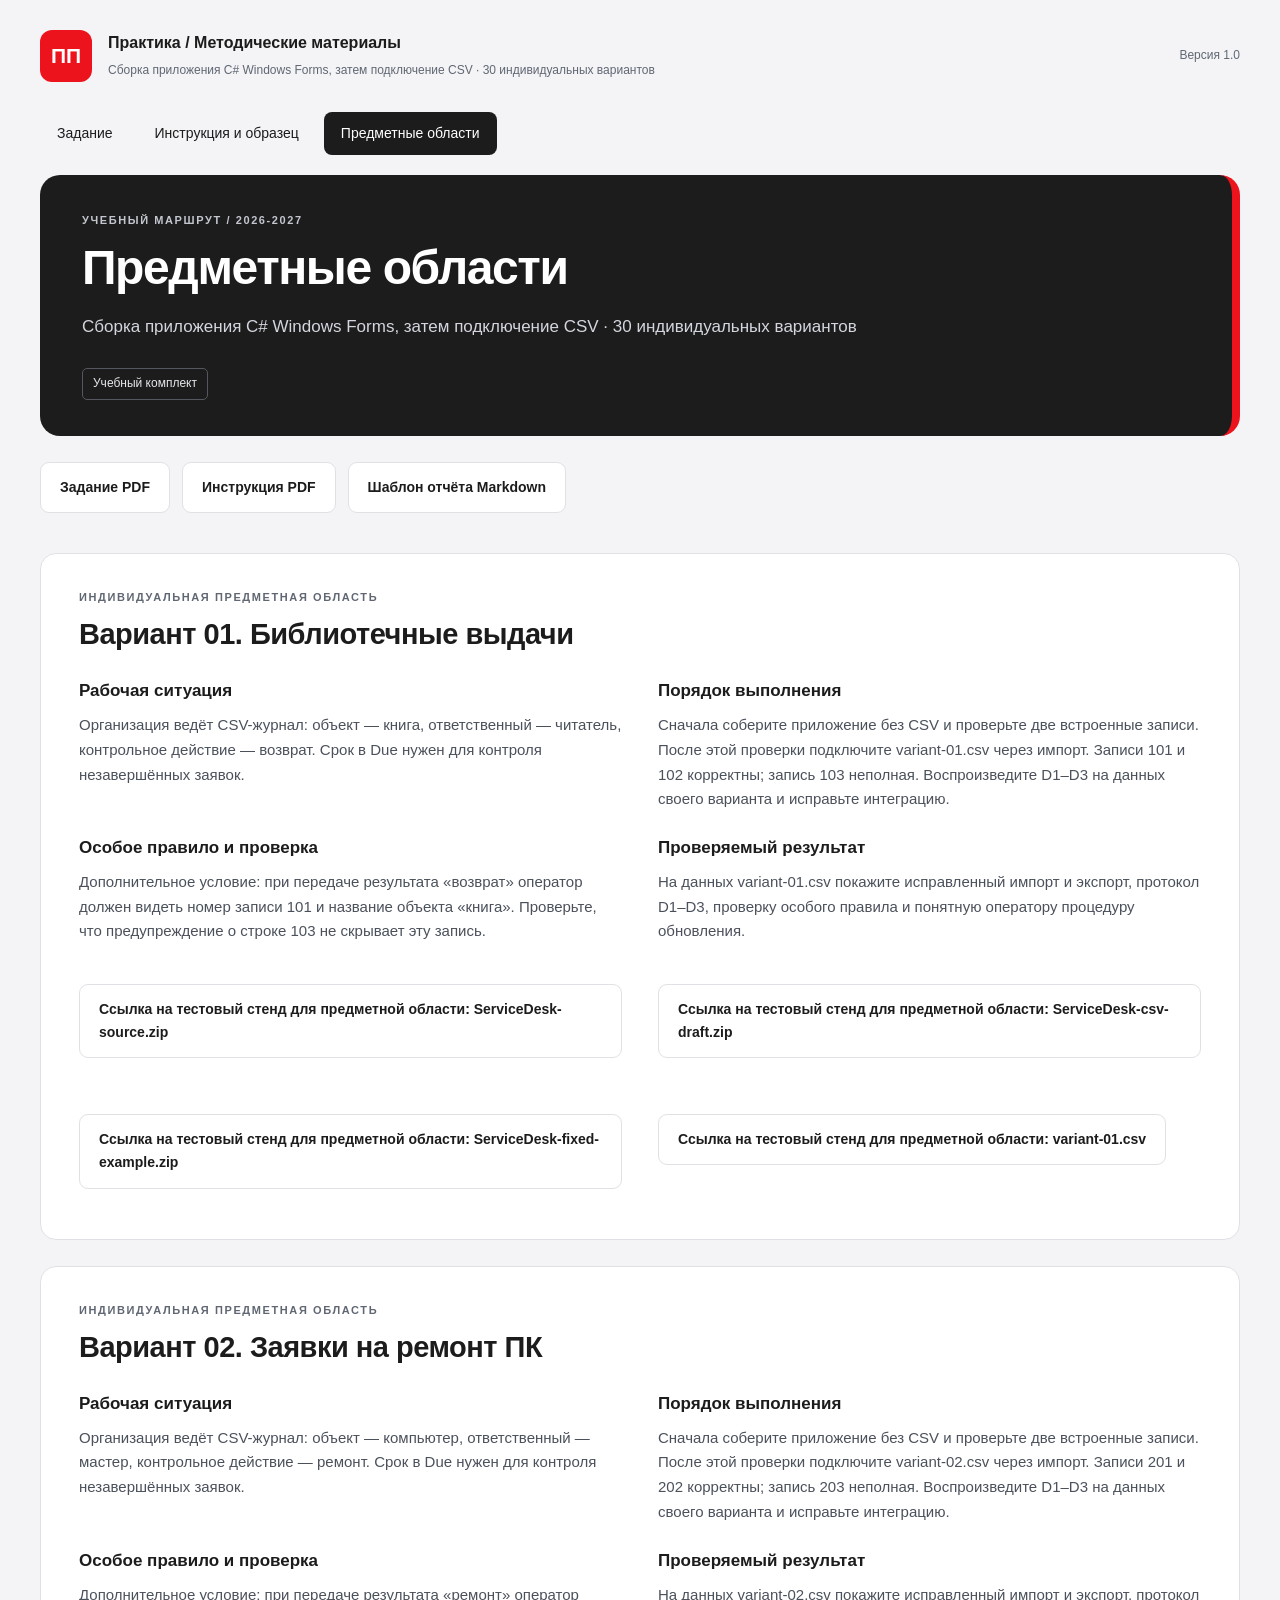
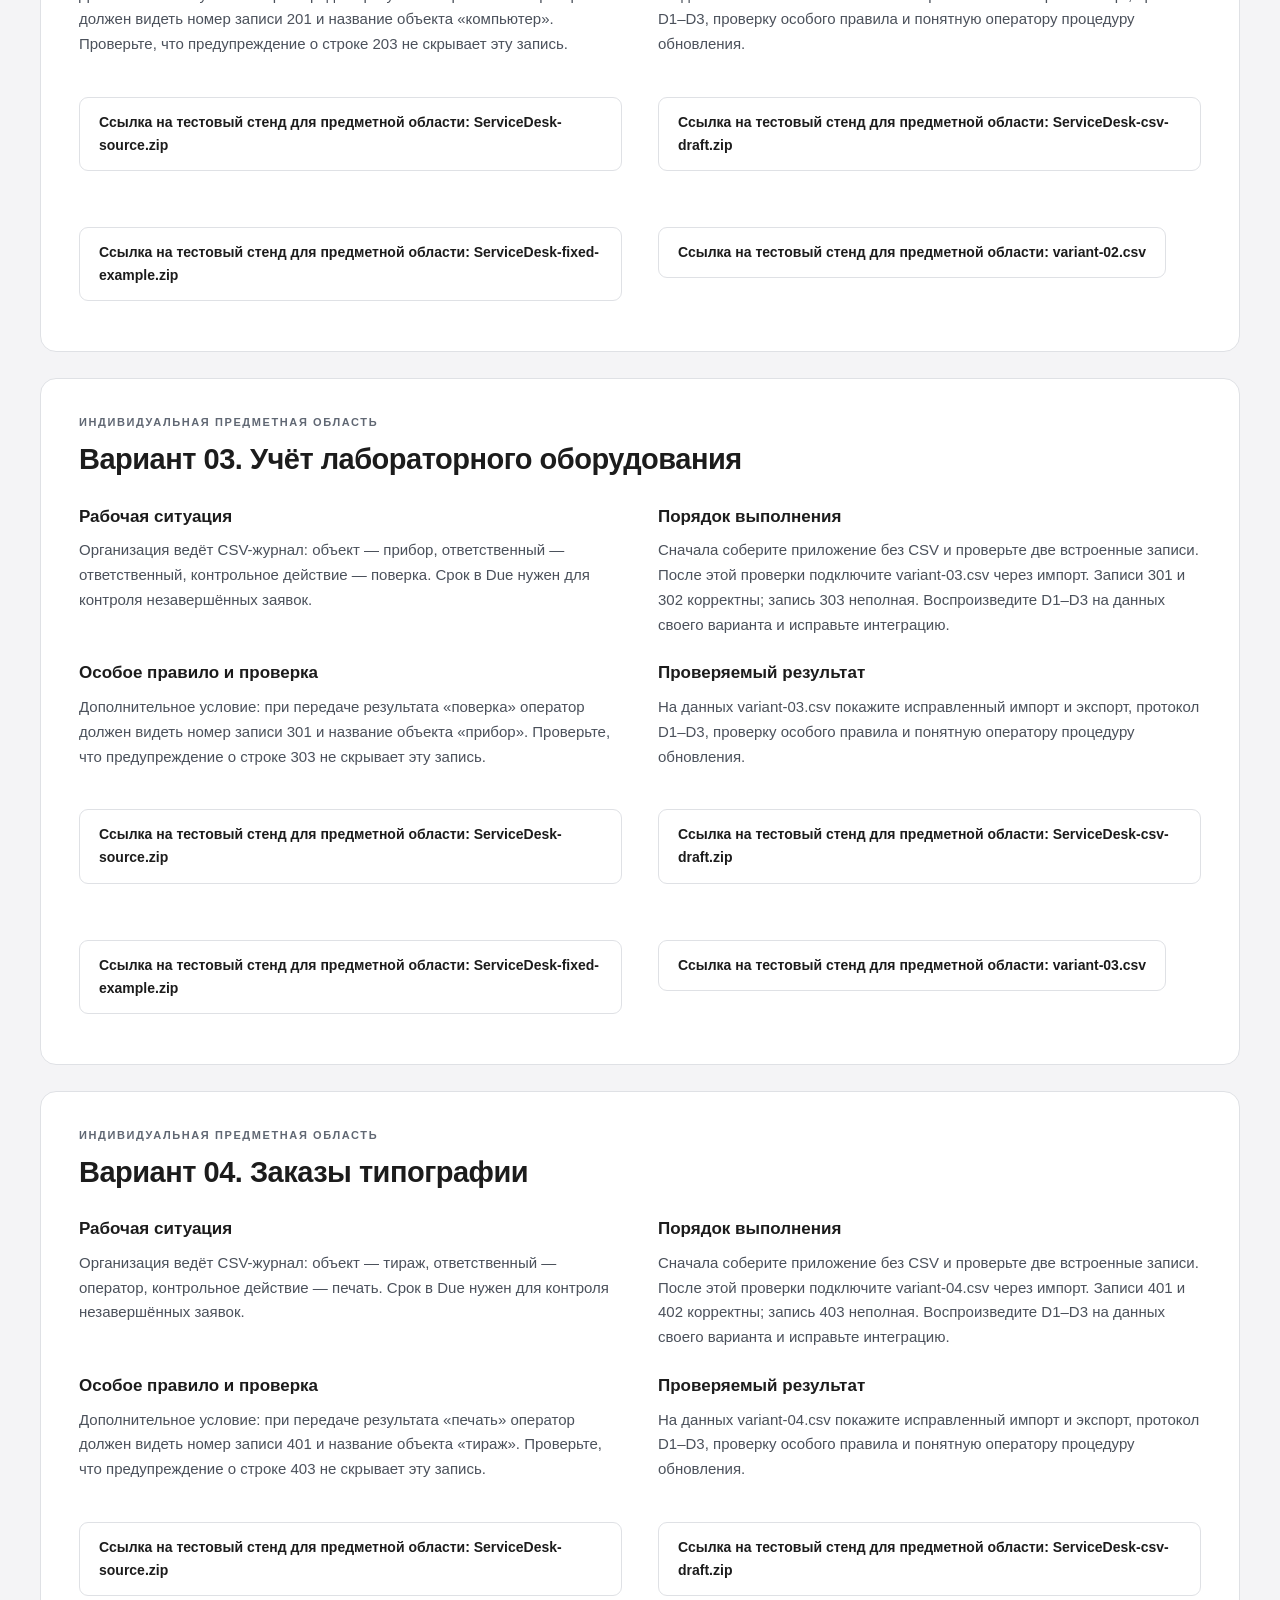
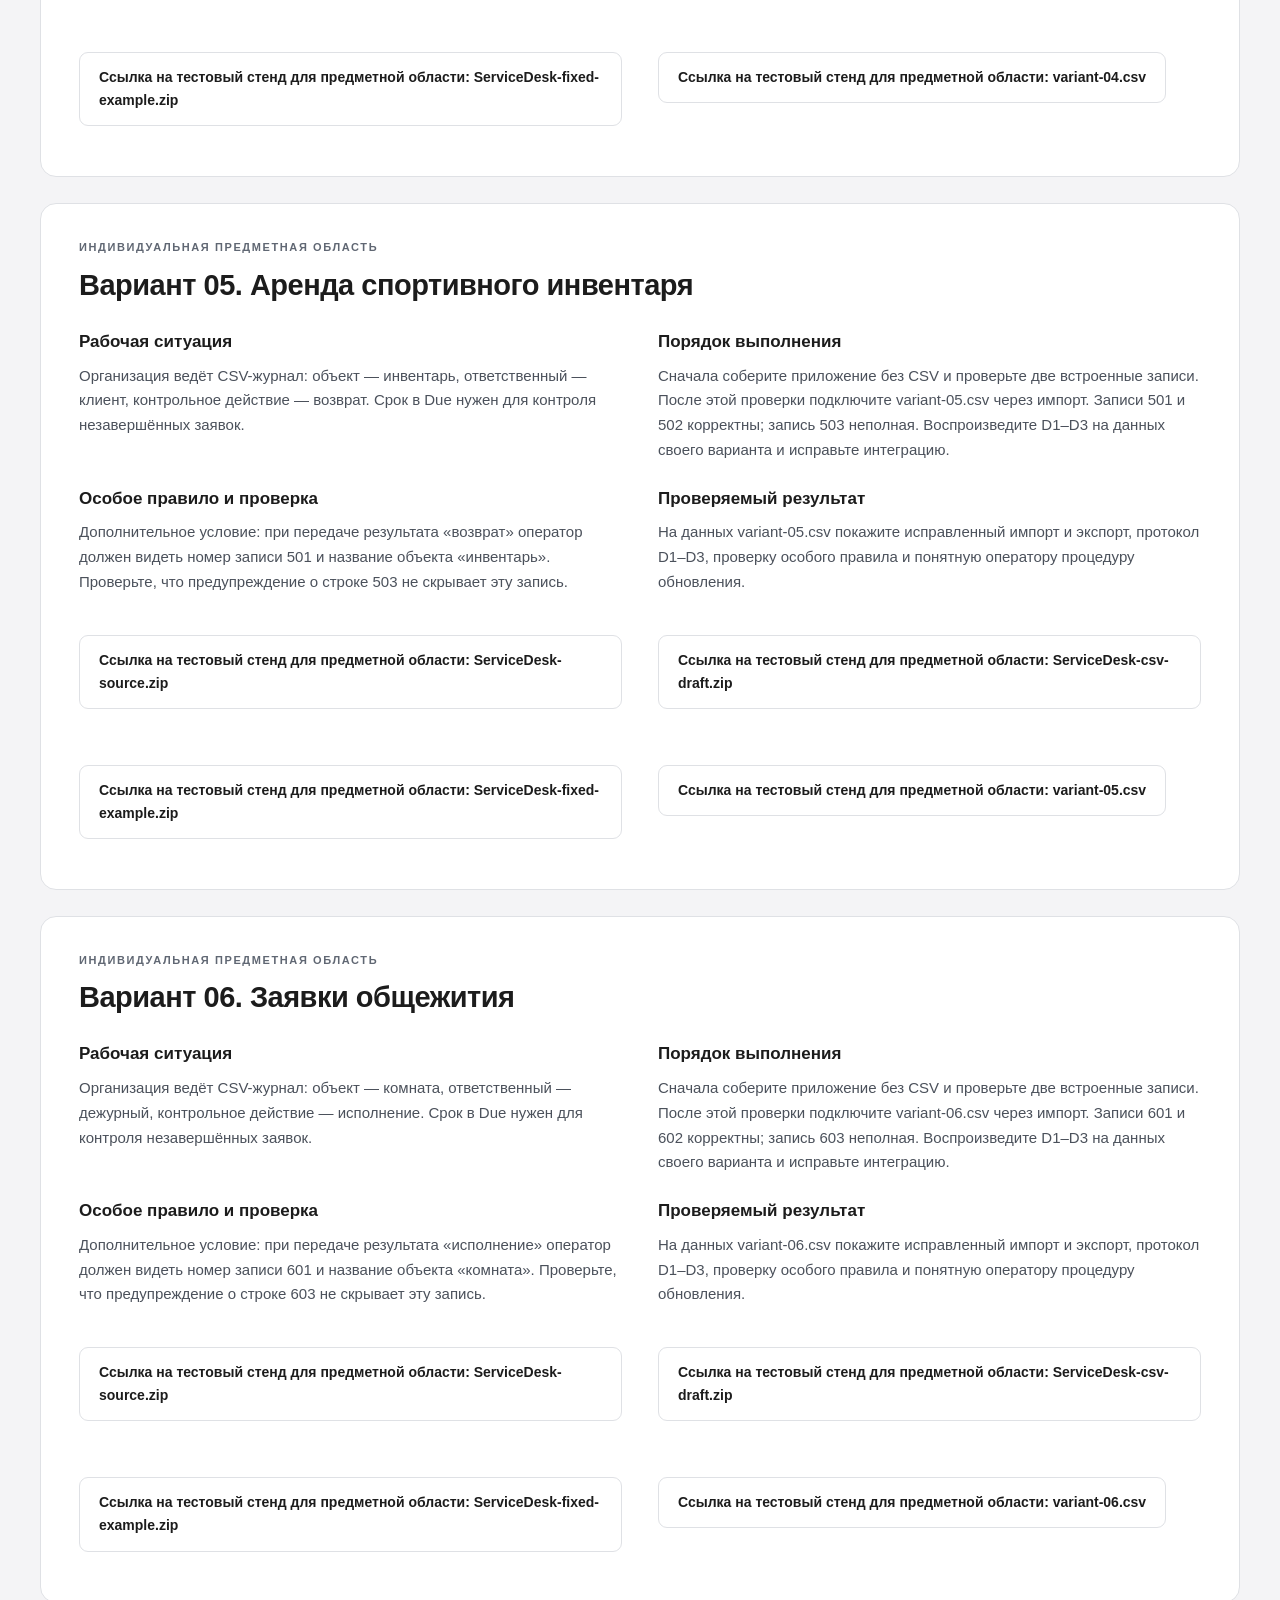
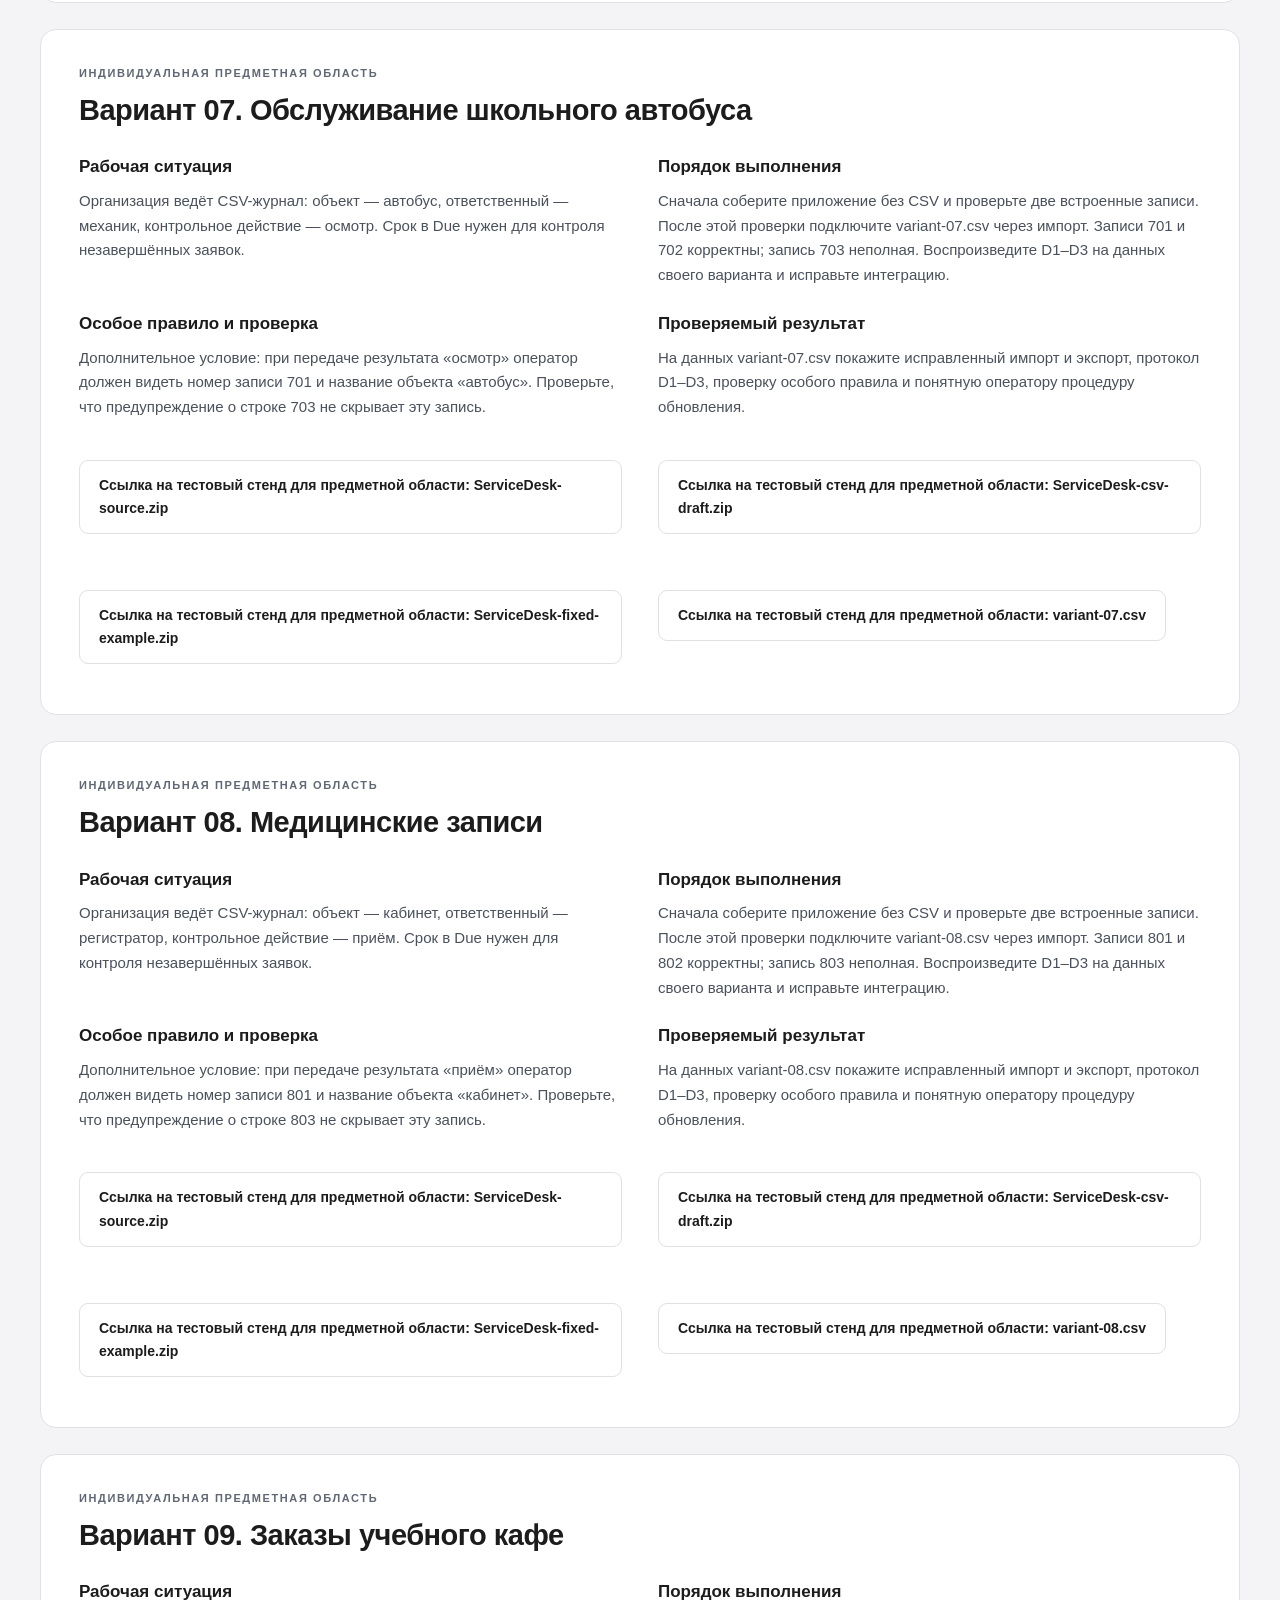
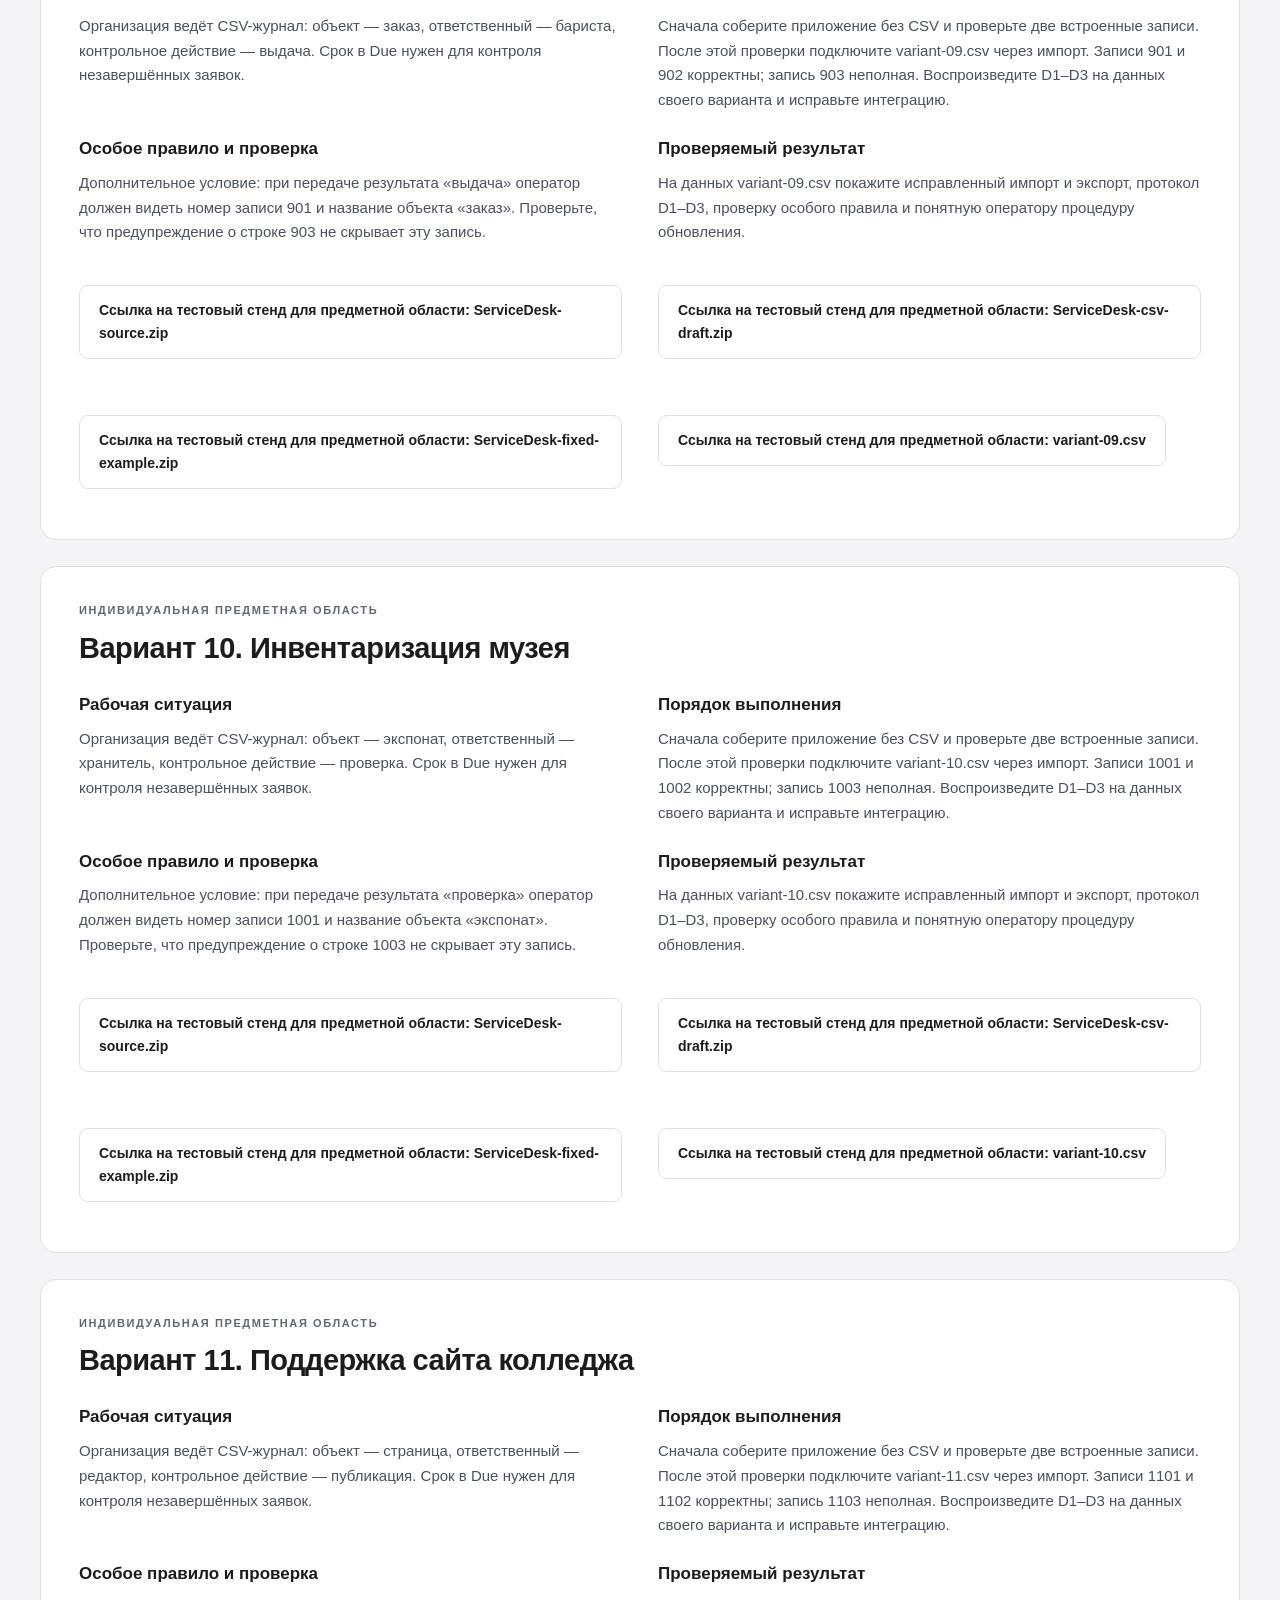
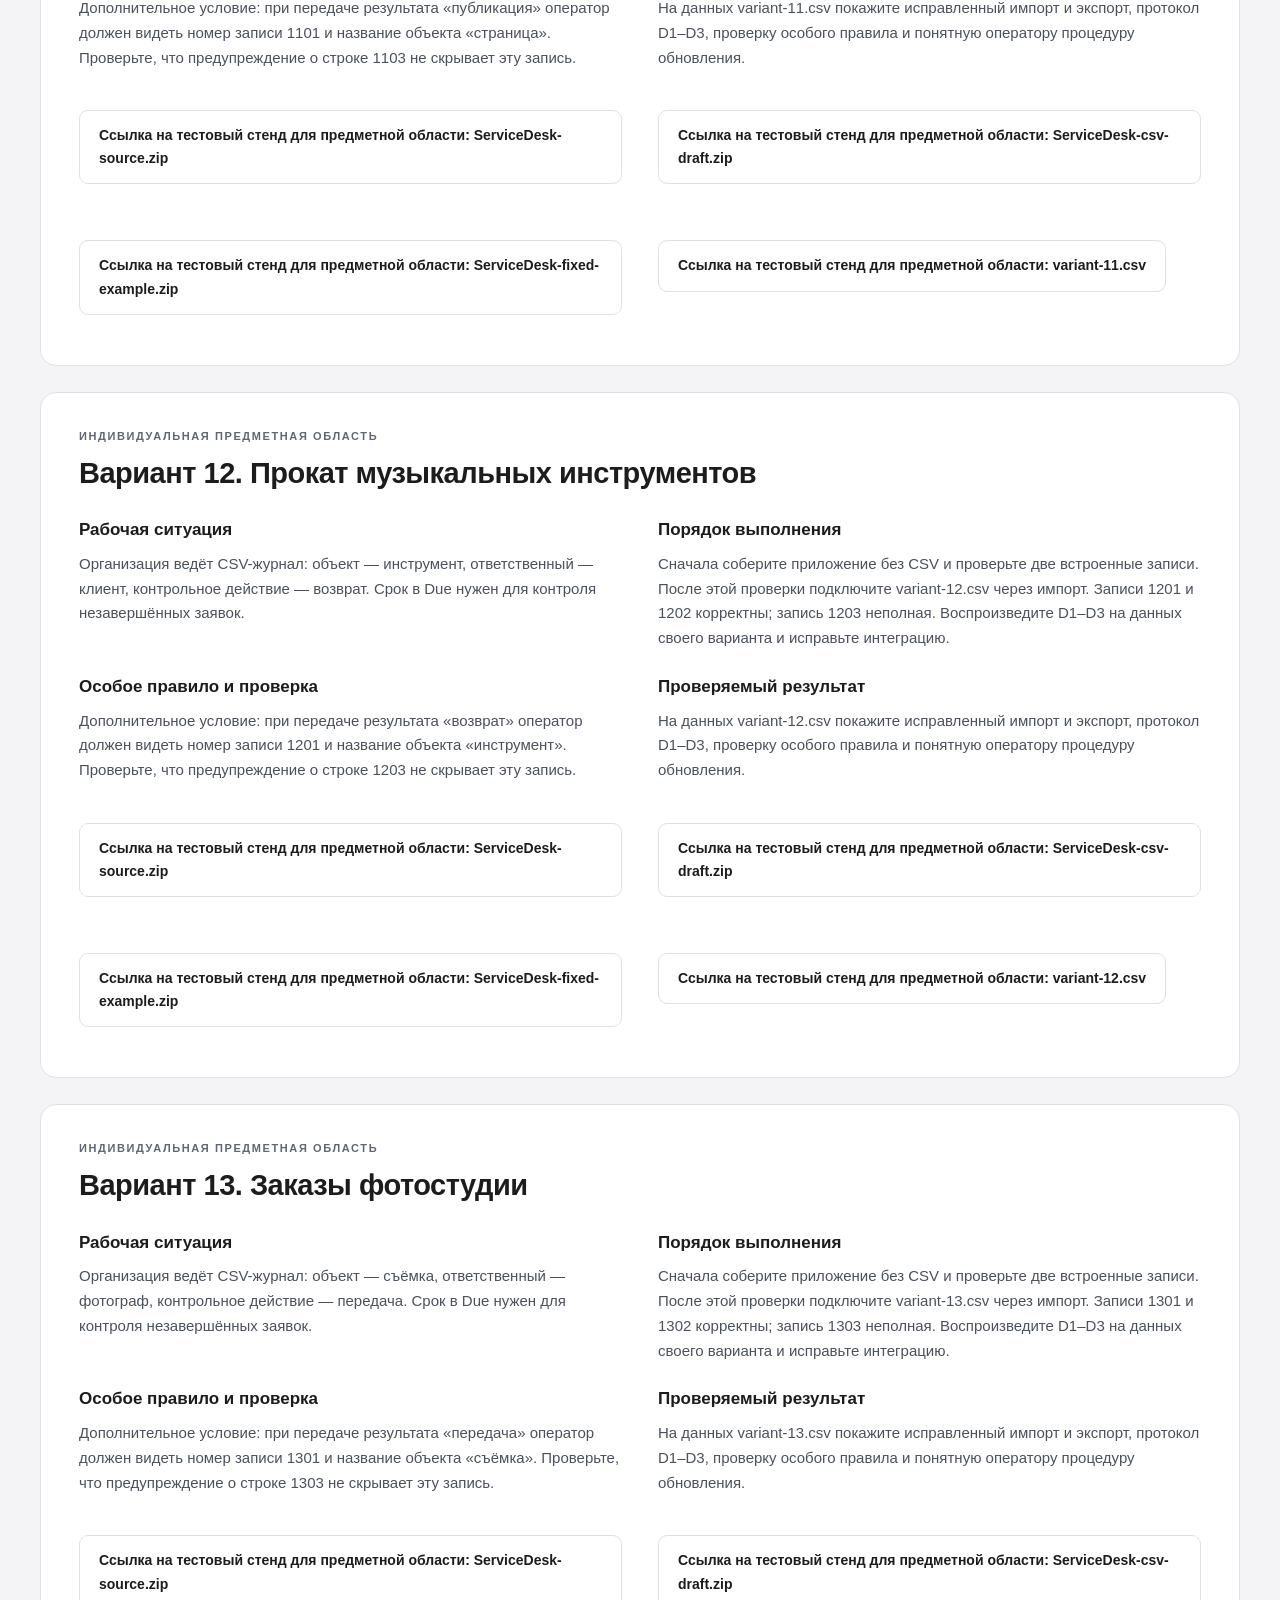
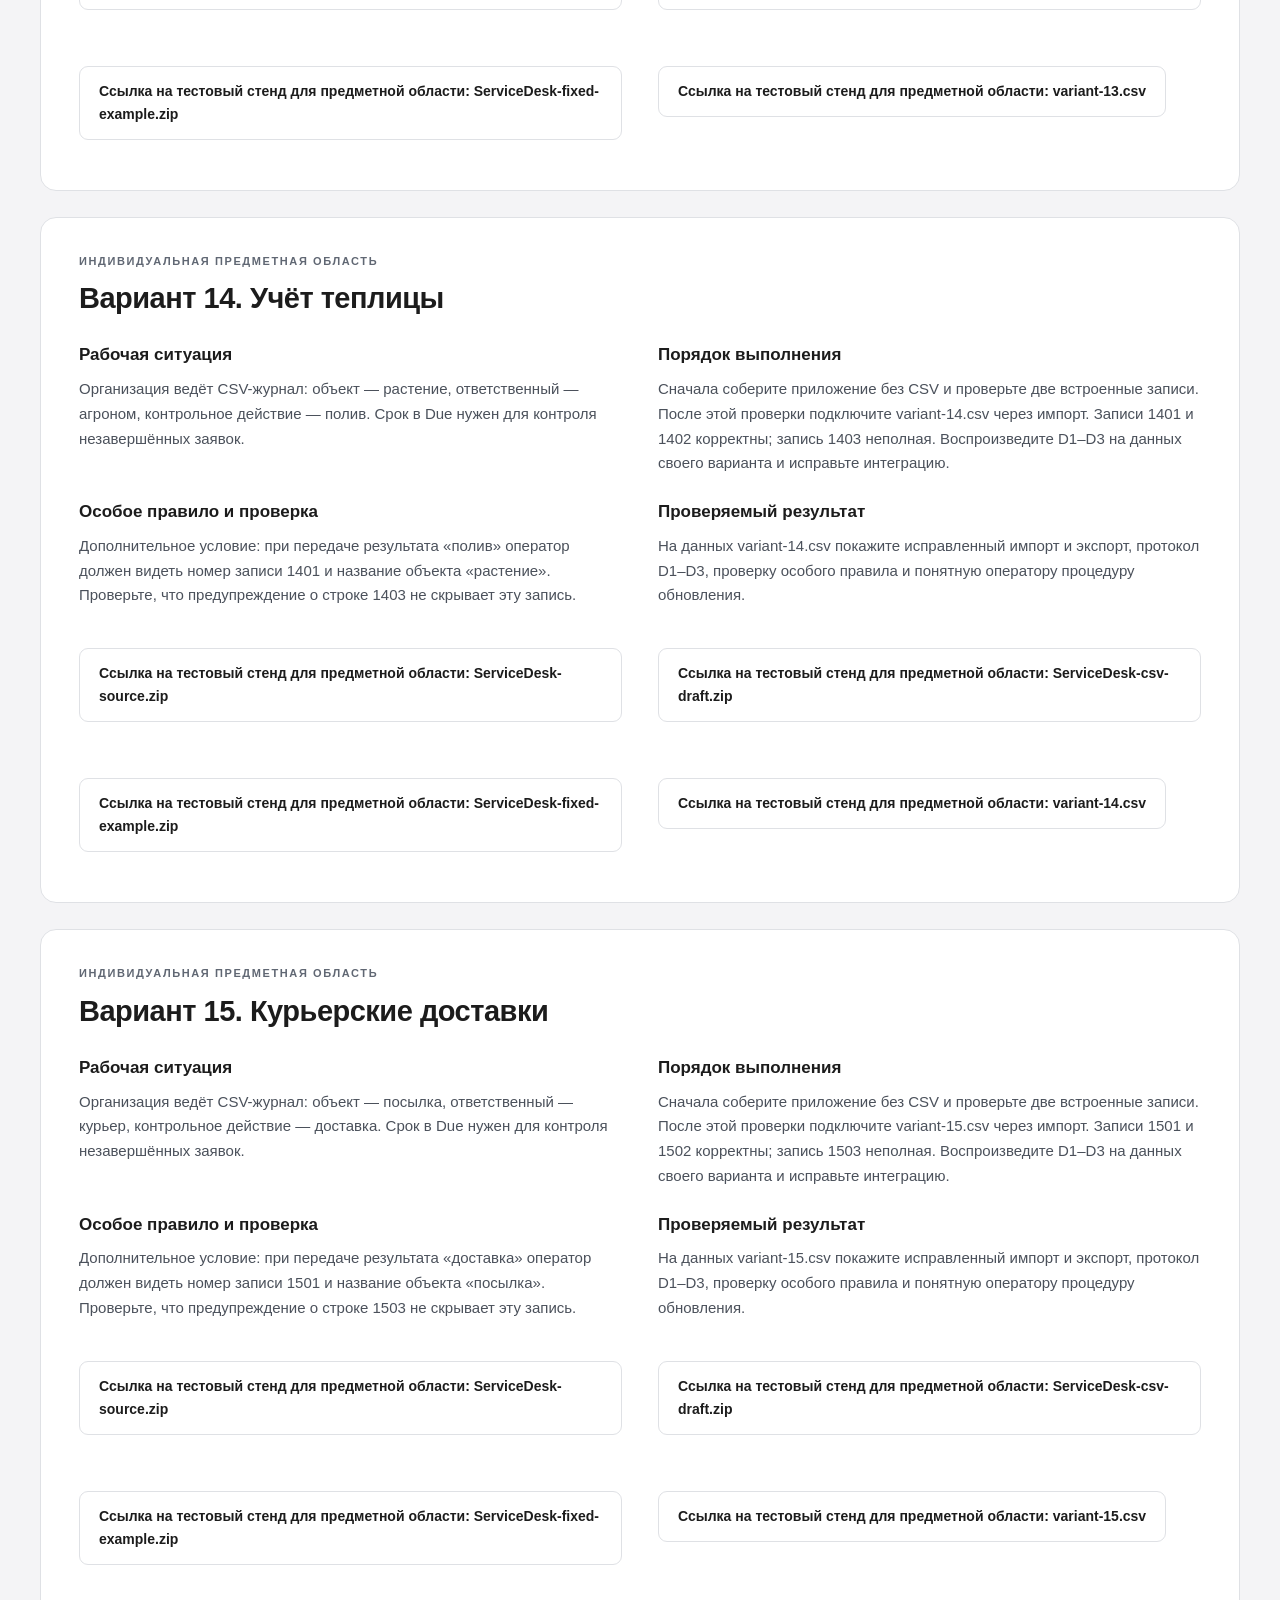
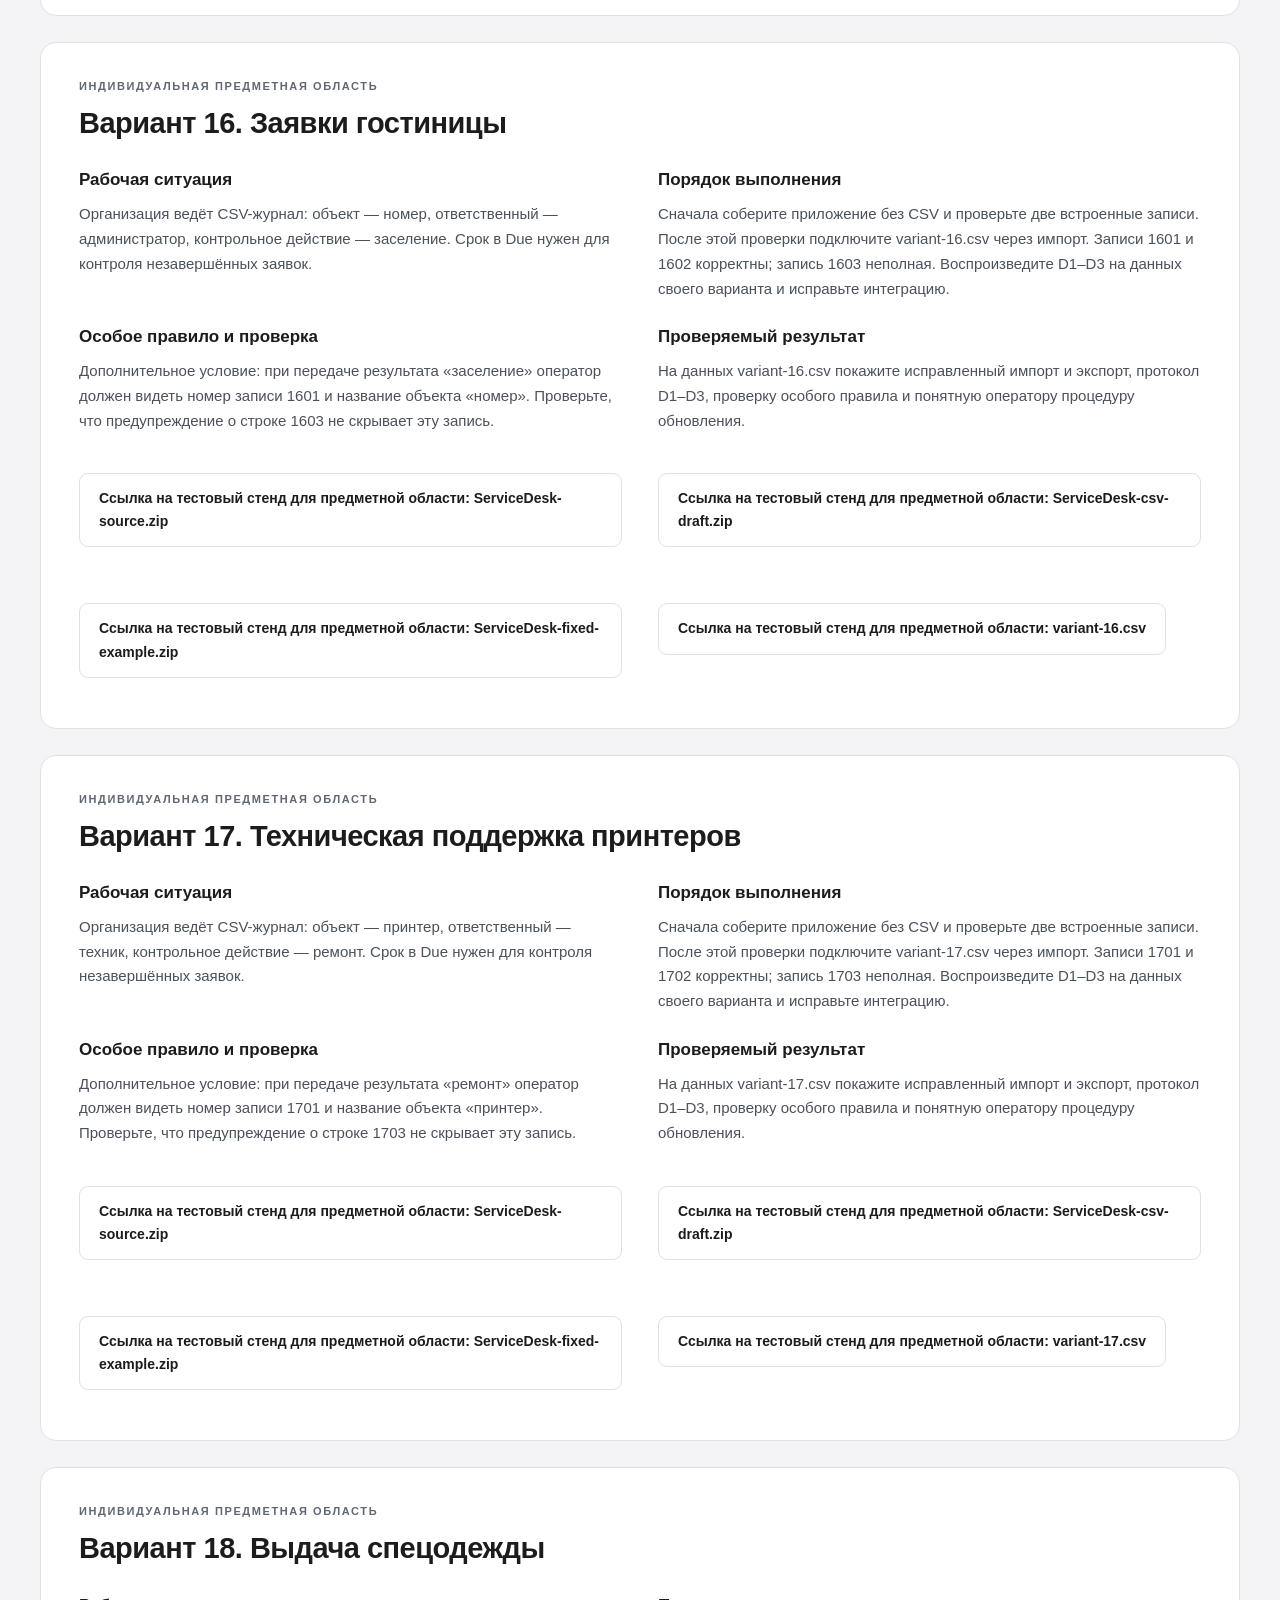
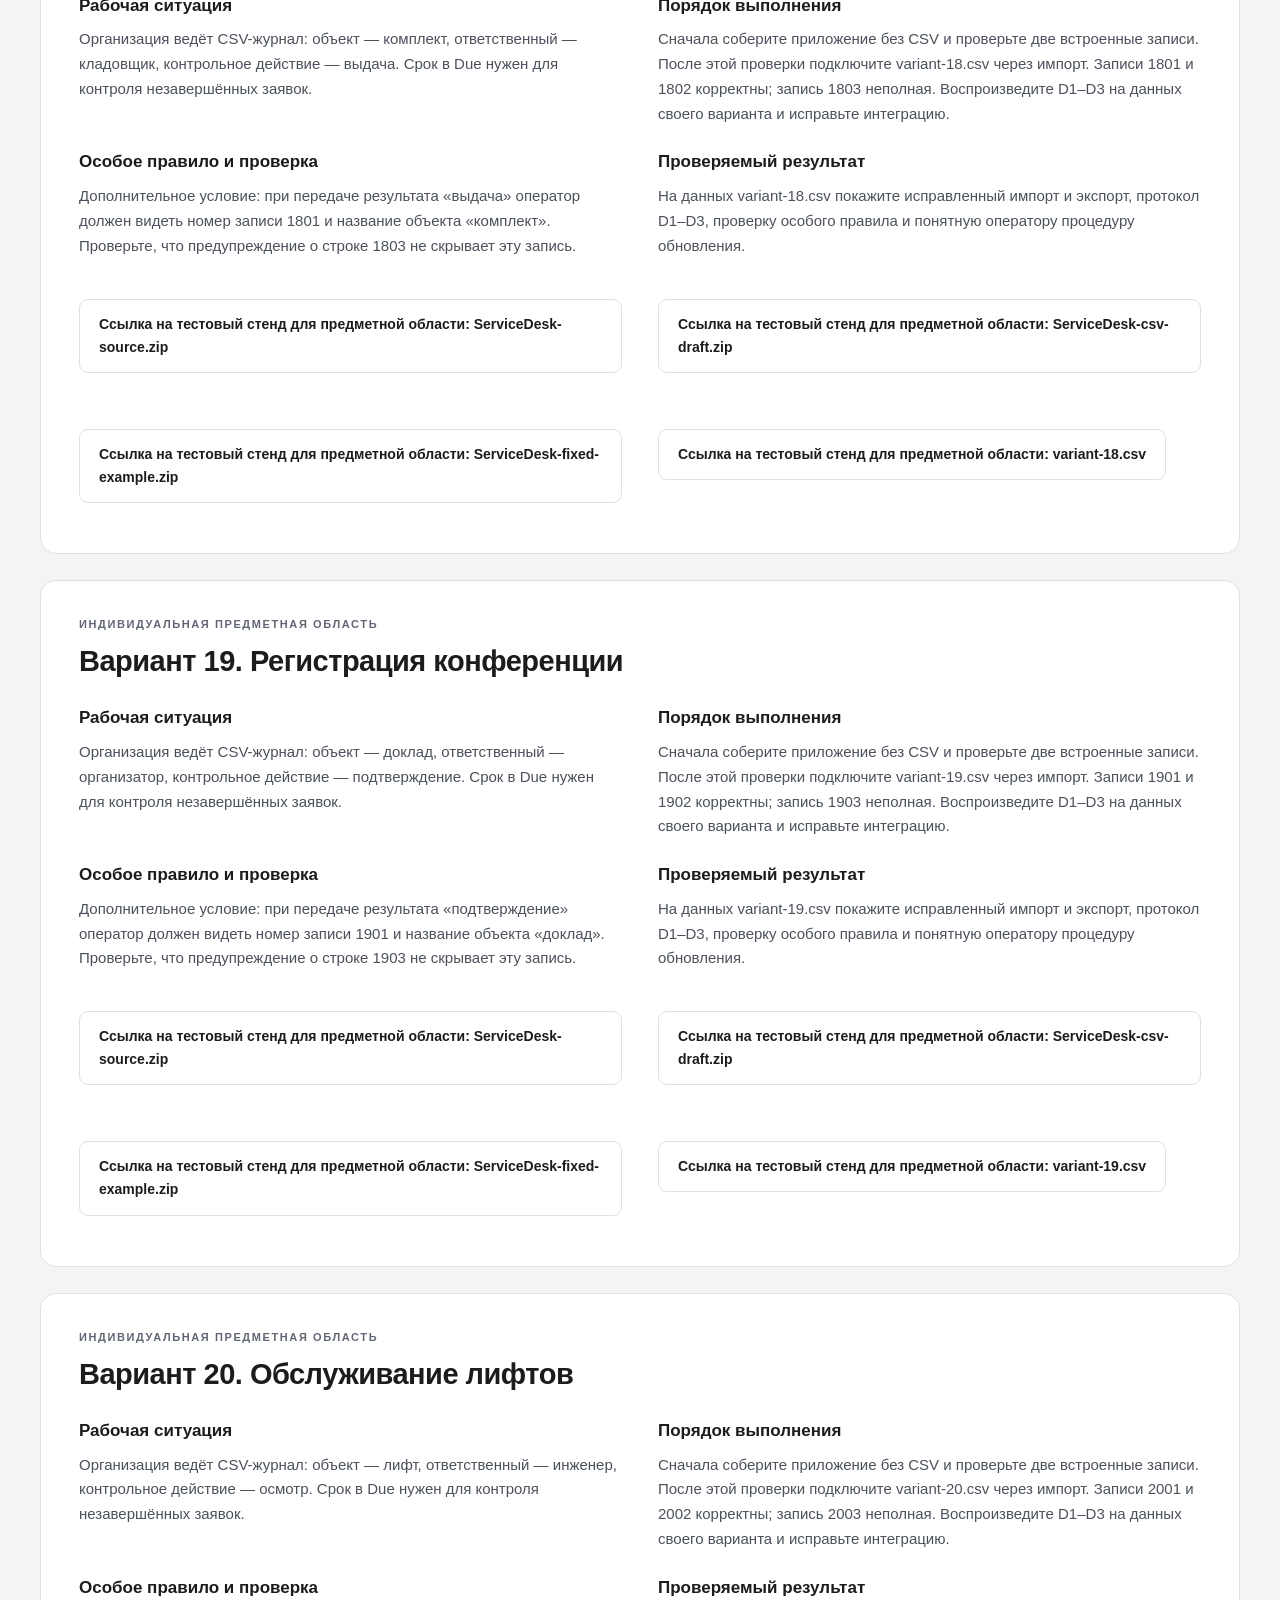
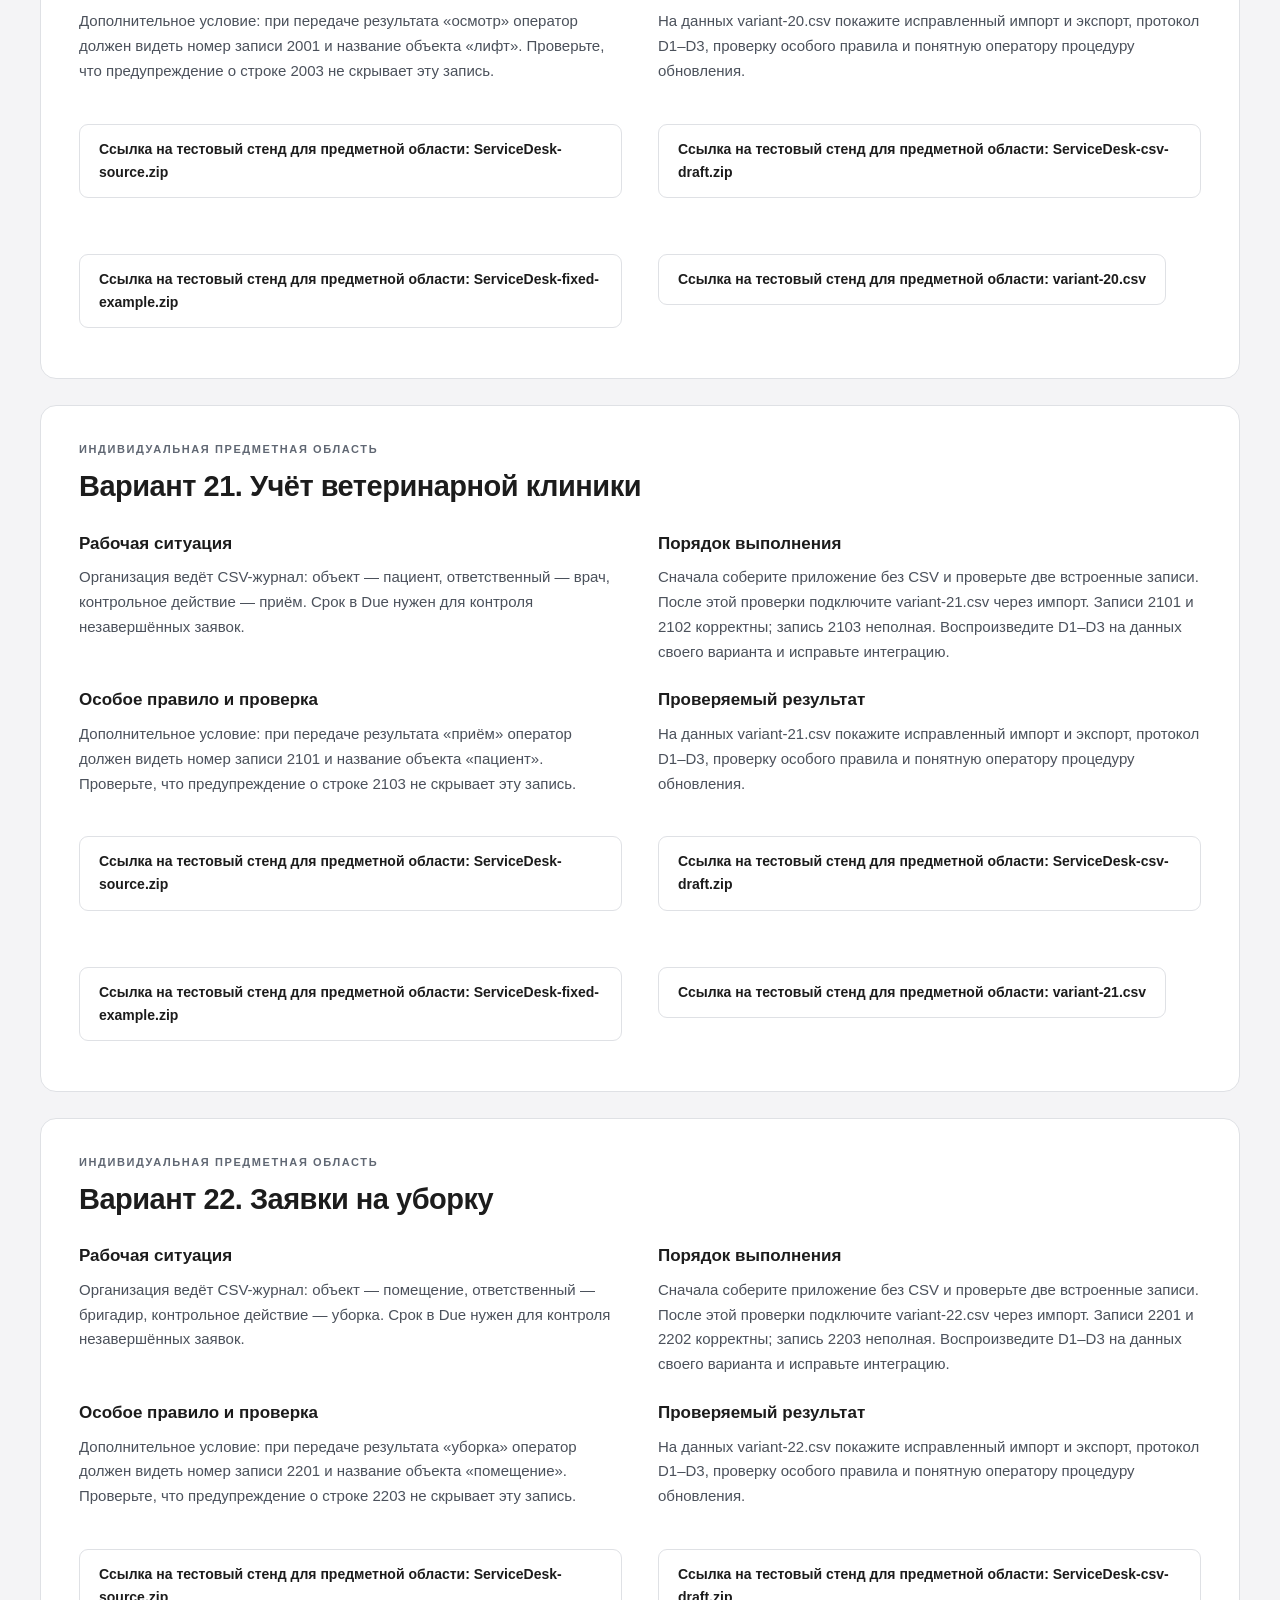
==== commit 4ea7018d: "Update PP.04.01 with staged app workflow and direct variant links" ====
--- a/site/areas.html
+++ b/site/areas.html
@@ -1 +1 @@
-<!doctype html><html lang="ru"><head><meta charset="utf-8"><meta name="viewport" content="width=device-width,initial-scale=1"><title>Предметные области</title><link rel="icon" href="assets/favicon.svg"><link rel="stylesheet" href="assets/style.css"></head><body><a class="skip" href="#main">Перейти к содержанию</a><header class="shell top"><a class="brand" href="index.html"><span class="emblem">ПП</span><span><strong>Практика / Методические материалы</strong><small>Готовое приложение C# Windows Forms и CSV · 216 часов · 30 индивидуальных вариантов</small></span></a><span class="version">Версия 1.0</span></header><div class="shell"><nav><a href="index.html" >Задание</a><a href="lessons.html" >Инструкция и образец</a><a href="areas.html" aria-current=page>Предметные области</a></nav><main id="main"><section class="hero"><p class="eyebrow">Учебный маршрут / 2026-2027</p><h1>Предметные области</h1><p>Готовое приложение C# Windows Forms и CSV · 216 часов · 30 индивидуальных вариантов</p><span class="badge">Учебный комплект</span></section><div class="downloads"><a class="button" href="downloads/assignment.pdf">Задание PDF</a><a class="button" href="downloads/guide.pdf">Инструкция PDF</a><a class="button" href="downloads/report-template.md">Шаблон отчёта Markdown</a></div><article class="lesson" id="variant-01"><p class="eyebrow">Индивидуальная предметная область</p><h2>Вариант 01. Библиотечные выдачи</h2><div class="blocks"><section class="block text"><h3>Рабочая ситуация</h3><p>Организация ведёт CSV-журнал: объект — книга, ответственный — читатель, контрольное действие — возврат. Срок в Due нужен для контроля незавершённых заявок.</p></section><section class="block text"><h3>Данные и диагностика</h3><p>Скачайте variant-01.csv. Записи 101 и 102 корректны; запись 103 неполная. Воспроизведите D1–D3 на данных своего варианта и исправьте общую программу.</p></section><section class="block text"><h3>Особое правило и проверка</h3><p>Дополнительное условие: при передаче результата «возврат» оператор должен видеть номер записи 101 и название объекта «книга». Проверьте, что предупреждение о строке 103 не скрывает эту запись.</p></section><section class="block text"><h3>Сдача</h3><p>Приложите исходный variant-01.csv, экспорт после исправления, протокол D1–D3 и особого правила, пакет версии 1.1, инструкцию оператору и заполненный общий отчёт.</p></section><p class="block"><a class="button" href="downloads/variant-01.csv">Скачать variant-01.csv</a></p></div></article><article class="lesson" id="variant-02"><p class="eyebrow">Индивидуальная предметная область</p><h2>Вариант 02. Заявки на ремонт ПК</h2><div class="blocks"><section class="block text"><h3>Рабочая ситуация</h3><p>Организация ведёт CSV-журнал: объект — компьютер, ответственный — мастер, контрольное действие — ремонт. Срок в Due нужен для контроля незавершённых заявок.</p></section><section class="block text"><h3>Данные и диагностика</h3><p>Скачайте variant-02.csv. Записи 201 и 202 корректны; запись 203 неполная. Воспроизведите D1–D3 на данных своего варианта и исправьте общую программу.</p></section><section class="block text"><h3>Особое правило и проверка</h3><p>Дополнительное условие: при передаче результата «ремонт» оператор должен видеть номер записи 201 и название объекта «компьютер». Проверьте, что предупреждение о строке 203 не скрывает эту запись.</p></section><section class="block text"><h3>Сдача</h3><p>Приложите исходный variant-02.csv, экспорт после исправления, протокол D1–D3 и особого правила, пакет версии 1.1, инструкцию оператору и заполненный общий отчёт.</p></section><p class="block"><a class="button" href="downloads/variant-02.csv">Скачать variant-02.csv</a></p></div></article><article class="lesson" id="variant-03"><p class="eyebrow">Индивидуальная предметная область</p><h2>Вариант 03. Учёт лабораторного оборудования</h2><div class="blocks"><section class="block text"><h3>Рабочая ситуация</h3><p>Организация ведёт CSV-журнал: объект — прибор, ответственный — ответственный, контрольное действие — поверка. Срок в Due нужен для контроля незавершённых заявок.</p></section><section class="block text"><h3>Данные и диагностика</h3><p>Скачайте variant-03.csv. Записи 301 и 302 корректны; запись 303 неполная. Воспроизведите D1–D3 на данных своего варианта и исправьте общую программу.</p></section><section class="block text"><h3>Особое правило и проверка</h3><p>Дополнительное условие: при передаче результата «поверка» оператор должен видеть номер записи 301 и название объекта «прибор». Проверьте, что предупреждение о строке 303 не скрывает эту запись.</p></section><section class="block text"><h3>Сдача</h3><p>Приложите исходный variant-03.csv, экспорт после исправления, протокол D1–D3 и особого правила, пакет версии 1.1, инструкцию оператору и заполненный общий отчёт.</p></section><p class="block"><a class="button" href="downloads/variant-03.csv">Скачать variant-03.csv</a></p></div></article><article class="lesson" id="variant-04"><p class="eyebrow">Индивидуальная предметная область</p><h2>Вариант 04. Заказы типографии</h2><div class="blocks"><section class="block text"><h3>Рабочая ситуация</h3><p>Организация ведёт CSV-журнал: объект — тираж, ответственный — оператор, контрольное действие — печать. Срок в Due нужен для контроля незавершённых заявок.</p></section><section class="block text"><h3>Данные и диагностика</h3><p>Скачайте variant-04.csv. Записи 401 и 402 корректны; запись 403 неполная. Воспроизведите D1–D3 на данных своего варианта и исправьте общую программу.</p></section><section class="block text"><h3>Особое правило и проверка</h3><p>Дополнительное условие: при передаче результата «печать» оператор должен видеть номер записи 401 и название объекта «тираж». Проверьте, что предупреждение о строке 403 не скрывает эту запись.</p></section><section class="block text"><h3>Сдача</h3><p>Приложите исходный variant-04.csv, экспорт после исправления, протокол D1–D3 и особого правила, пакет версии 1.1, инструкцию оператору и заполненный общий отчёт.</p></section><p class="block"><a class="button" href="downloads/variant-04.csv">Скачать variant-04.csv</a></p></div></article><article class="lesson" id="variant-05"><p class="eyebrow">Индивидуальная предметная область</p><h2>Вариант 05. Аренда спортивного инвентаря</h2><div class="blocks"><section class="block text"><h3>Рабочая ситуация</h3><p>Организация ведёт CSV-журнал: объект — инвентарь, ответственный — клиент, контрольное действие — возврат. Срок в Due нужен для контроля незавершённых заявок.</p></section><section class="block text"><h3>Данные и диагностика</h3><p>Скачайте variant-05.csv. Записи 501 и 502 корректны; запись 503 неполная. Воспроизведите D1–D3 на данных своего варианта и исправьте общую программу.</p></section><section class="block text"><h3>Особое правило и проверка</h3><p>Дополнительное условие: при передаче результата «возврат» оператор должен видеть номер записи 501 и название объекта «инвентарь». Проверьте, что предупреждение о строке 503 не скрывает эту запись.</p></section><section class="block text"><h3>Сдача</h3><p>Приложите исходный variant-05.csv, экспорт после исправления, протокол D1–D3 и особого правила, пакет версии 1.1, инструкцию оператору и заполненный общий отчёт.</p></section><p class="block"><a class="button" href="downloads/variant-05.csv">Скачать variant-05.csv</a></p></div></article><article class="lesson" id="variant-06"><p class="eyebrow">Индивидуальная предметная область</p><h2>Вариант 06. Заявки общежития</h2><div class="blocks"><section class="block text"><h3>Рабочая ситуация</h3><p>Организация ведёт CSV-журнал: объект — комната, ответственный — дежурный, контрольное действие — исполнение. Срок в Due нужен для контроля незавершённых заявок.</p></section><section class="block text"><h3>Данные и диагностика</h3><p>Скачайте variant-06.csv. Записи 601 и 602 корректны; запись 603 неполная. Воспроизведите D1–D3 на данных своего варианта и исправьте общую программу.</p></section><section class="block text"><h3>Особое правило и проверка</h3><p>Дополнительное условие: при передаче результата «исполнение» оператор должен видеть номер записи 601 и название объекта «комната». Проверьте, что предупреждение о строке 603 не скрывает эту запись.</p></section><section class="block text"><h3>Сдача</h3><p>Приложите исходный variant-06.csv, экспорт после исправления, протокол D1–D3 и особого правила, пакет версии 1.1, инструкцию оператору и заполненный общий отчёт.</p></section><p class="block"><a class="button" href="downloads/variant-06.csv">Скачать variant-06.csv</a></p></div></article><article class="lesson" id="variant-07"><p class="eyebrow">Индивидуальная предметная область</p><h2>Вариант 07. Обслуживание школьного автобуса</h2><div class="blocks"><section class="block text"><h3>Рабочая ситуация</h3><p>Организация ведёт CSV-журнал: объект — автобус, ответственный — механик, контрольное действие — осмотр. Срок в Due нужен для контроля незавершённых заявок.</p></section><section class="block text"><h3>Данные и диагностика</h3><p>Скачайте variant-07.csv. Записи 701 и 702 корректны; запись 703 неполная. Воспроизведите D1–D3 на данных своего варианта и исправьте общую программу.</p></section><section class="block text"><h3>Особое правило и проверка</h3><p>Дополнительное условие: при передаче результата «осмотр» оператор должен видеть номер записи 701 и название объекта «автобус». Проверьте, что предупреждение о строке 703 не скрывает эту запись.</p></section><section class="block text"><h3>Сдача</h3><p>Приложите исходный variant-07.csv, экспорт после исправления, протокол D1–D3 и особого правила, пакет версии 1.1, инструкцию оператору и заполненный общий отчёт.</p></section><p class="block"><a class="button" href="downloads/variant-07.csv">Скачать variant-07.csv</a></p></div></article><article class="lesson" id="variant-08"><p class="eyebrow">Индивидуальная предметная область</p><h2>Вариант 08. Медицинские записи</h2><div class="blocks"><section class="block text"><h3>Рабочая ситуация</h3><p>Организация ведёт CSV-журнал: объект — кабинет, ответственный — регистратор, контрольное действие — приём. Срок в Due нужен для контроля незавершённых заявок.</p></section><section class="block text"><h3>Данные и диагностика</h3><p>Скачайте variant-08.csv. Записи 801 и 802 корректны; запись 803 неполная. Воспроизведите D1–D3 на данных своего варианта и исправьте общую программу.</p></section><section class="block text"><h3>Особое правило и проверка</h3><p>Дополнительное условие: при передаче результата «приём» оператор должен видеть номер записи 801 и название объекта «кабинет». Проверьте, что предупреждение о строке 803 не скрывает эту запись.</p></section><section class="block text"><h3>Сдача</h3><p>Приложите исходный variant-08.csv, экспорт после исправления, протокол D1–D3 и особого правила, пакет версии 1.1, инструкцию оператору и заполненный общий отчёт.</p></section><p class="block"><a class="button" href="downloads/variant-08.csv">Скачать variant-08.csv</a></p></div></article><article class="lesson" id="variant-09"><p class="eyebrow">Индивидуальная предметная область</p><h2>Вариант 09. Заказы учебного кафе</h2><div class="blocks"><section class="block text"><h3>Рабочая ситуация</h3><p>Организация ведёт CSV-журнал: объект — заказ, ответственный — бариста, контрольное действие — выдача. Срок в Due нужен для контроля незавершённых заявок.</p></section><section class="block text"><h3>Данные и диагностика</h3><p>Скачайте variant-09.csv. Записи 901 и 902 корректны; запись 903 неполная. Воспроизведите D1–D3 на данных своего варианта и исправьте общую программу.</p></section><section class="block text"><h3>Особое правило и проверка</h3><p>Дополнительное условие: при передаче результата «выдача» оператор должен видеть номер записи 901 и название объекта «заказ». Проверьте, что предупреждение о строке 903 не скрывает эту запись.</p></section><section class="block text"><h3>Сдача</h3><p>Приложите исходный variant-09.csv, экспорт после исправления, протокол D1–D3 и особого правила, пакет версии 1.1, инструкцию оператору и заполненный общий отчёт.</p></section><p class="block"><a class="button" href="downloads/variant-09.csv">Скачать variant-09.csv</a></p></div></article><article class="lesson" id="variant-10"><p class="eyebrow">Индивидуальная предметная область</p><h2>Вариант 10. Инвентаризация музея</h2><div class="blocks"><section class="block text"><h3>Рабочая ситуация</h3><p>Организация ведёт CSV-журнал: объект — экспонат, ответственный — хранитель, контрольное действие — проверка. Срок в Due нужен для контроля незавершённых заявок.</p></section><section class="block text"><h3>Данные и диагностика</h3><p>Скачайте variant-10.csv. Записи 1001 и 1002 корректны; запись 1003 неполная. Воспроизведите D1–D3 на данных своего варианта и исправьте общую программу.</p></section><section class="block text"><h3>Особое правило и проверка</h3><p>Дополнительное условие: при передаче результата «проверка» оператор должен видеть номер записи 1001 и название объекта «экспонат». Проверьте, что предупреждение о строке 1003 не скрывает эту запись.</p></section><section class="block text"><h3>Сдача</h3><p>Приложите исходный variant-10.csv, экспорт после исправления, протокол D1–D3 и особого правила, пакет версии 1.1, инструкцию оператору и заполненный общий отчёт.</p></section><p class="block"><a class="button" href="downloads/variant-10.csv">Скачать variant-10.csv</a></p></div></article><article class="lesson" id="variant-11"><p class="eyebrow">Индивидуальная предметная область</p><h2>Вариант 11. Поддержка сайта колледжа</h2><div class="blocks"><section class="block text"><h3>Рабочая ситуация</h3><p>Организация ведёт CSV-журнал: объект — страница, ответственный — редактор, контрольное действие — публикация. Срок в Due нужен для контроля незавершённых заявок.</p></section><section class="block text"><h3>Данные и диагностика</h3><p>Скачайте variant-11.csv. Записи 1101 и 1102 корректны; запись 1103 неполная. Воспроизведите D1–D3 на данных своего варианта и исправьте общую программу.</p></section><section class="block text"><h3>Особое правило и проверка</h3><p>Дополнительное условие: при передаче результата «публикация» оператор должен видеть номер записи 1101 и название объекта «страница». Проверьте, что предупреждение о строке 1103 не скрывает эту запись.</p></section><section class="block text"><h3>Сдача</h3><p>Приложите исходный variant-11.csv, экспорт после исправления, протокол D1–D3 и особого правила, пакет версии 1.1, инструкцию оператору и заполненный общий отчёт.</p></section><p class="block"><a class="button" href="downloads/variant-11.csv">Скачать variant-11.csv</a></p></div></article><article class="lesson" id="variant-12"><p class="eyebrow">Индивидуальная предметная область</p><h2>Вариант 12. Прокат музыкальных инструментов</h2><div class="blocks"><section class="block text"><h3>Рабочая ситуация</h3><p>Организация ведёт CSV-журнал: объект — инструмент, ответственный — клиент, контрольное действие — возврат. Срок в Due нужен для контроля незавершённых заявок.</p></section><section class="block text"><h3>Данные и диагностика</h3><p>Скачайте variant-12.csv. Записи 1201 и 1202 корректны; запись 1203 неполная. Воспроизведите D1–D3 на данных своего варианта и исправьте общую программу.</p></section><section class="block text"><h3>Особое правило и проверка</h3><p>Дополнительное условие: при передаче результата «возврат» оператор должен видеть номер записи 1201 и название объекта «инструмент». Проверьте, что предупреждение о строке 1203 не скрывает эту запись.</p></section><section class="block text"><h3>Сдача</h3><p>Приложите исходный variant-12.csv, экспорт после исправления, протокол D1–D3 и особого правила, пакет версии 1.1, инструкцию оператору и заполненный общий отчёт.</p></section><p class="block"><a class="button" href="downloads/variant-12.csv">Скачать variant-12.csv</a></p></div></article><article class="lesson" id="variant-13"><p class="eyebrow">Индивидуальная предметная область</p><h2>Вариант 13. Заказы фотостудии</h2><div class="blocks"><section class="block text"><h3>Рабочая ситуация</h3><p>Организация ведёт CSV-журнал: объект — съёмка, ответственный — фотограф, контрольное действие — передача. Срок в Due нужен для контроля незавершённых заявок.</p></section><section class="block text"><h3>Данные и диагностика</h3><p>Скачайте variant-13.csv. Записи 1301 и 1302 корректны; запись 1303 неполная. Воспроизведите D1–D3 на данных своего варианта и исправьте общую программу.</p></section><section class="block text"><h3>Особое правило и проверка</h3><p>Дополнительное условие: при передаче результата «передача» оператор должен видеть номер записи 1301 и название объекта «съёмка». Проверьте, что предупреждение о строке 1303 не скрывает эту запись.</p></section><section class="block text"><h3>Сдача</h3><p>Приложите исходный variant-13.csv, экспорт после исправления, протокол D1–D3 и особого правила, пакет версии 1.1, инструкцию оператору и заполненный общий отчёт.</p></section><p class="block"><a class="button" href="downloads/variant-13.csv">Скачать variant-13.csv</a></p></div></article><article class="lesson" id="variant-14"><p class="eyebrow">Индивидуальная предметная область</p><h2>Вариант 14. Учёт теплицы</h2><div class="blocks"><section class="block text"><h3>Рабочая ситуация</h3><p>Организация ведёт CSV-журнал: объект — растение, ответственный — агроном, контрольное действие — полив. Срок в Due нужен для контроля незавершённых заявок.</p></section><section class="block text"><h3>Данные и диагностика</h3><p>Скачайте variant-14.csv. Записи 1401 и 1402 корректны; запись 1403 неполная. Воспроизведите D1–D3 на данных своего варианта и исправьте общую программу.</p></section><section class="block text"><h3>Особое правило и проверка</h3><p>Дополнительное условие: при передаче результата «полив» оператор должен видеть номер записи 1401 и название объекта «растение». Проверьте, что предупреждение о строке 1403 не скрывает эту запись.</p></section><section class="block text"><h3>Сдача</h3><p>Приложите исходный variant-14.csv, экспорт после исправления, протокол D1–D3 и особого правила, пакет версии 1.1, инструкцию оператору и заполненный общий отчёт.</p></section><p class="block"><a class="button" href="downloads/variant-14.csv">Скачать variant-14.csv</a></p></div></article><article class="lesson" id="variant-15"><p class="eyebrow">Индивидуальная предметная область</p><h2>Вариант 15. Курьерские доставки</h2><div class="blocks"><section class="block text"><h3>Рабочая ситуация</h3><p>Организация ведёт CSV-журнал: объект — посылка, ответственный — курьер, контрольное действие — доставка. Срок в Due нужен для контроля незавершённых заявок.</p></section><section class="block text"><h3>Данные и диагностика</h3><p>Скачайте variant-15.csv. Записи 1501 и 1502 корректны; запись 1503 неполная. Воспроизведите D1–D3 на данных своего варианта и исправьте общую программу.</p></section><section class="block text"><h3>Особое правило и проверка</h3><p>Дополнительное условие: при передаче результата «доставка» оператор должен видеть номер записи 1501 и название объекта «посылка». Проверьте, что предупреждение о строке 1503 не скрывает эту запись.</p></section><section class="block text"><h3>Сдача</h3><p>Приложите исходный variant-15.csv, экспорт после исправления, протокол D1–D3 и особого правила, пакет версии 1.1, инструкцию оператору и заполненный общий отчёт.</p></section><p class="block"><a class="button" href="downloads/variant-15.csv">Скачать variant-15.csv</a></p></div></article><article class="lesson" id="variant-16"><p class="eyebrow">Индивидуальная предметная область</p><h2>Вариант 16. Заявки гостиницы</h2><div class="blocks"><section class="block text"><h3>Рабочая ситуация</h3><p>Организация ведёт CSV-журнал: объект — номер, ответственный — администратор, контрольное действие — заселение. Срок в Due нужен для контроля незавершённых заявок.</p></section><section class="block text"><h3>Данные и диагностика</h3><p>Скачайте variant-16.csv. Записи 1601 и 1602 корректны; запись 1603 неполная. Воспроизведите D1–D3 на данных своего варианта и исправьте общую программу.</p></section><section class="block text"><h3>Особое правило и проверка</h3><p>Дополнительное условие: при передаче результата «заселение» оператор должен видеть номер записи 1601 и название объекта «номер». Проверьте, что предупреждение о строке 1603 не скрывает эту запись.</p></section><section class="block text"><h3>Сдача</h3><p>Приложите исходный variant-16.csv, экспорт после исправления, протокол D1–D3 и особого правила, пакет версии 1.1, инструкцию оператору и заполненный общий отчёт.</p></section><p class="block"><a class="button" href="downloads/variant-16.csv">Скачать variant-16.csv</a></p></div></article><article class="lesson" id="variant-17"><p class="eyebrow">Индивидуальная предметная область</p><h2>Вариант 17. Техническая поддержка принтеров</h2><div class="blocks"><section class="block text"><h3>Рабочая ситуация</h3><p>Организация ведёт CSV-журнал: объект — принтер, ответственный — техник, контрольное действие — ремонт. Срок в Due нужен для контроля незавершённых заявок.</p></section><section class="block text"><h3>Данные и диагностика</h3><p>Скачайте variant-17.csv. Записи 1701 и 1702 корректны; запись 1703 неполная. Воспроизведите D1–D3 на данных своего варианта и исправьте общую программу.</p></section><section class="block text"><h3>Особое правило и проверка</h3><p>Дополнительное условие: при передаче результата «ремонт» оператор должен видеть номер записи 1701 и название объекта «принтер». Проверьте, что предупреждение о строке 1703 не скрывает эту запись.</p></section><section class="block text"><h3>Сдача</h3><p>Приложите исходный variant-17.csv, экспорт после исправления, протокол D1–D3 и особого правила, пакет версии 1.1, инструкцию оператору и заполненный общий отчёт.</p></section><p class="block"><a class="button" href="downloads/variant-17.csv">Скачать variant-17.csv</a></p></div></article><article class="lesson" id="variant-18"><p class="eyebrow">Индивидуальная предметная область</p><h2>Вариант 18. Выдача спецодежды</h2><div class="blocks"><section class="block text"><h3>Рабочая ситуация</h3><p>Организация ведёт CSV-журнал: объект — комплект, ответственный — кладовщик, контрольное действие — выдача. Срок в Due нужен для контроля незавершённых заявок.</p></section><section class="block text"><h3>Данные и диагностика</h3><p>Скачайте variant-18.csv. Записи 1801 и 1802 корректны; запись 1803 неполная. Воспроизведите D1–D3 на данных своего варианта и исправьте общую программу.</p></section><section class="block text"><h3>Особое правило и проверка</h3><p>Дополнительное условие: при передаче результата «выдача» оператор должен видеть номер записи 1801 и название объекта «комплект». Проверьте, что предупреждение о строке 1803 не скрывает эту запись.</p></section><section class="block text"><h3>Сдача</h3><p>Приложите исходный variant-18.csv, экспорт после исправления, протокол D1–D3 и особого правила, пакет версии 1.1, инструкцию оператору и заполненный общий отчёт.</p></section><p class="block"><a class="button" href="downloads/variant-18.csv">Скачать variant-18.csv</a></p></div></article><article class="lesson" id="variant-19"><p class="eyebrow">Индивидуальная предметная область</p><h2>Вариант 19. Регистрация конференции</h2><div class="blocks"><section class="block text"><h3>Рабочая ситуация</h3><p>Организация ведёт CSV-журнал: объект — доклад, ответственный — организатор, контрольное действие — подтверждение. Срок в Due нужен для контроля незавершённых заявок.</p></section><section class="block text"><h3>Данные и диагностика</h3><p>Скачайте variant-19.csv. Записи 1901 и 1902 корректны; запись 1903 неполная. Воспроизведите D1–D3 на данных своего варианта и исправьте общую программу.</p></section><section class="block text"><h3>Особое правило и проверка</h3><p>Дополнительное условие: при передаче результата «подтверждение» оператор должен видеть номер записи 1901 и название объекта «доклад». Проверьте, что предупреждение о строке 1903 не скрывает эту запись.</p></section><section class="block text"><h3>Сдача</h3><p>Приложите исходный variant-19.csv, экспорт после исправления, протокол D1–D3 и особого правила, пакет версии 1.1, инструкцию оператору и заполненный общий отчёт.</p></section><p class="block"><a class="button" href="downloads/variant-19.csv">Скачать variant-19.csv</a></p></div></article><article class="lesson" id="variant-20"><p class="eyebrow">Индивидуальная предметная область</p><h2>Вариант 20. Обслуживание лифтов</h2><div class="blocks"><section class="block text"><h3>Рабочая ситуация</h3><p>Организация ведёт CSV-журнал: объект — лифт, ответственный — инженер, контрольное действие — осмотр. Срок в Due нужен для контроля незавершённых заявок.</p></section><section class="block text"><h3>Данные и диагностика</h3><p>Скачайте variant-20.csv. Записи 2001 и 2002 корректны; запись 2003 неполная. Воспроизведите D1–D3 на данных своего варианта и исправьте общую программу.</p></section><section class="block text"><h3>Особое правило и проверка</h3><p>Дополнительное условие: при передаче результата «осмотр» оператор должен видеть номер записи 2001 и название объекта «лифт». Проверьте, что предупреждение о строке 2003 не скрывает эту запись.</p></section><section class="block text"><h3>Сдача</h3><p>Приложите исходный variant-20.csv, экспорт после исправления, протокол D1–D3 и особого правила, пакет версии 1.1, инструкцию оператору и заполненный общий отчёт.</p></section><p class="block"><a class="button" href="downloads/variant-20.csv">Скачать variant-20.csv</a></p></div></article><article class="lesson" id="variant-21"><p class="eyebrow">Индивидуальная предметная область</p><h2>Вариант 21. Учёт ветеринарной клиники</h2><div class="blocks"><section class="block text"><h3>Рабочая ситуация</h3><p>Организация ведёт CSV-журнал: объект — пациент, ответственный — врач, контрольное действие — приём. Срок в Due нужен для контроля незавершённых заявок.</p></section><section class="block text"><h3>Данные и диагностика</h3><p>Скачайте variant-21.csv. Записи 2101 и 2102 корректны; запись 2103 неполная. Воспроизведите D1–D3 на данных своего варианта и исправьте общую программу.</p></section><section class="block text"><h3>Особое правило и проверка</h3><p>Дополнительное условие: при передаче результата «приём» оператор должен видеть номер записи 2101 и название объекта «пациент». Проверьте, что предупреждение о строке 2103 не скрывает эту запись.</p></section><section class="block text"><h3>Сдача</h3><p>Приложите исходный variant-21.csv, экспорт после исправления, протокол D1–D3 и особого правила, пакет версии 1.1, инструкцию оператору и заполненный общий отчёт.</p></section><p class="block"><a class="button" href="downloads/variant-21.csv">Скачать variant-21.csv</a></p></div></article><article class="lesson" id="variant-22"><p class="eyebrow">Индивидуальная предметная область</p><h2>Вариант 22. Заявки на уборку</h2><div class="blocks"><section class="block text"><h3>Рабочая ситуация</h3><p>Организация ведёт CSV-журнал: объект — помещение, ответственный — бригадир, контрольное действие — уборка. Срок в Due нужен для контроля незавершённых заявок.</p></section><section class="block text"><h3>Данные и диагностика</h3><p>Скачайте variant-22.csv. Записи 2201 и 2202 корректны; запись 2203 неполная. Воспроизведите D1–D3 на данных своего варианта и исправьте общую программу.</p></section><section class="block text"><h3>Особое правило и проверка</h3><p>Дополнительное условие: при передаче результата «уборка» оператор должен видеть номер записи 2201 и название объекта «помещение». Проверьте, что предупреждение о строке 2203 не скрывает эту запись.</p></section><section class="block text"><h3>Сдача</h3><p>Приложите исходный variant-22.csv, экспорт после исправления, протокол D1–D3 и особого правила, пакет версии 1.1, инструкцию оператору и заполненный общий отчёт.</p></section><p class="block"><a class="button" href="downloads/variant-22.csv">Скачать variant-22.csv</a></p></div></article><article class="lesson" id="variant-23"><p class="eyebrow">Индивидуальная предметная область</p><h2>Вариант 23. Аренда переговорных</h2><div class="blocks"><section class="block text"><h3>Рабочая ситуация</h3><p>Организация ведёт CSV-журнал: объект — переговорная, ответственный — координатор, контрольное действие — освобождение. Срок в Due нужен для контроля незавершённых заявок.</p></section><section class="block text"><h3>Данные и диагностика</h3><p>Скачайте variant-23.csv. Записи 2301 и 2302 корректны; запись 2303 неполная. Воспроизведите D1–D3 на данных своего варианта и исправьте общую программу.</p></section><section class="block text"><h3>Особое правило и проверка</h3><p>Дополнительное условие: при передаче результата «освобождение» оператор должен видеть номер записи 2301 и название объекта «переговорная». Проверьте, что предупреждение о строке 2303 не скрывает эту запись.</p></section><section class="block text"><h3>Сдача</h3><p>Приложите исходный variant-23.csv, экспорт после исправления, протокол D1–D3 и особого правила, пакет версии 1.1, инструкцию оператору и заполненный общий отчёт.</p></section><p class="block"><a class="button" href="downloads/variant-23.csv">Скачать variant-23.csv</a></p></div></article><article class="lesson" id="variant-24"><p class="eyebrow">Индивидуальная предметная область</p><h2>Вариант 24. Производство сувениров</h2><div class="blocks"><section class="block text"><h3>Рабочая ситуация</h3><p>Организация ведёт CSV-журнал: объект — партия, ответственный — мастер, контрольное действие — готовность. Срок в Due нужен для контроля незавершённых заявок.</p></section><section class="block text"><h3>Данные и диагностика</h3><p>Скачайте variant-24.csv. Записи 2401 и 2402 корректны; запись 2403 неполная. Воспроизведите D1–D3 на данных своего варианта и исправьте общую программу.</p></section><section class="block text"><h3>Особое правило и проверка</h3><p>Дополнительное условие: при передаче результата «готовность» оператор должен видеть номер записи 2401 и название объекта «партия». Проверьте, что предупреждение о строке 2403 не скрывает эту запись.</p></section><section class="block text"><h3>Сдача</h3><p>Приложите исходный variant-24.csv, экспорт после исправления, протокол D1–D3 и особого правила, пакет версии 1.1, инструкцию оператору и заполненный общий отчёт.</p></section><p class="block"><a class="button" href="downloads/variant-24.csv">Скачать variant-24.csv</a></p></div></article><article class="lesson" id="variant-25"><p class="eyebrow">Индивидуальная предметная область</p><h2>Вариант 25. Обслуживание велосипедов</h2><div class="blocks"><section class="block text"><h3>Рабочая ситуация</h3><p>Организация ведёт CSV-журнал: объект — велосипед, ответственный — механик, контрольное действие — ремонт. Срок в Due нужен для контроля незавершённых заявок.</p></section><section class="block text"><h3>Данные и диагностика</h3><p>Скачайте variant-25.csv. Записи 2501 и 2502 корректны; запись 2503 неполная. Воспроизведите D1–D3 на данных своего варианта и исправьте общую программу.</p></section><section class="block text"><h3>Особое правило и проверка</h3><p>Дополнительное условие: при передаче результата «ремонт» оператор должен видеть номер записи 2501 и название объекта «велосипед». Проверьте, что предупреждение о строке 2503 не скрывает эту запись.</p></section><section class="block text"><h3>Сдача</h3><p>Приложите исходный variant-25.csv, экспорт после исправления, протокол D1–D3 и особого правила, пакет версии 1.1, инструкцию оператору и заполненный общий отчёт.</p></section><p class="block"><a class="button" href="downloads/variant-25.csv">Скачать variant-25.csv</a></p></div></article><article class="lesson" id="variant-26"><p class="eyebrow">Индивидуальная предметная область</p><h2>Вариант 26. Заказы цветочного магазина</h2><div class="blocks"><section class="block text"><h3>Рабочая ситуация</h3><p>Организация ведёт CSV-журнал: объект — букет, ответственный — флорист, контрольное действие — выдача. Срок в Due нужен для контроля незавершённых заявок.</p></section><section class="block text"><h3>Данные и диагностика</h3><p>Скачайте variant-26.csv. Записи 2601 и 2602 корректны; запись 2603 неполная. Воспроизведите D1–D3 на данных своего варианта и исправьте общую программу.</p></section><section class="block text"><h3>Особое правило и проверка</h3><p>Дополнительное условие: при передаче результата «выдача» оператор должен видеть номер записи 2601 и название объекта «букет». Проверьте, что предупреждение о строке 2603 не скрывает эту запись.</p></section><section class="block text"><h3>Сдача</h3><p>Приложите исходный variant-26.csv, экспорт после исправления, протокол D1–D3 и особого правила, пакет версии 1.1, инструкцию оператору и заполненный общий отчёт.</p></section><p class="block"><a class="button" href="downloads/variant-26.csv">Скачать variant-26.csv</a></p></div></article><article class="lesson" id="variant-27"><p class="eyebrow">Индивидуальная предметная область</p><h2>Вариант 27. Учёт архивных дел</h2><div class="blocks"><section class="block text"><h3>Рабочая ситуация</h3><p>Организация ведёт CSV-журнал: объект — дело, ответственный — архивариус, контрольное действие — возврат. Срок в Due нужен для контроля незавершённых заявок.</p></section><section class="block text"><h3>Данные и диагностика</h3><p>Скачайте variant-27.csv. Записи 2701 и 2702 корректны; запись 2703 неполная. Воспроизведите D1–D3 на данных своего варианта и исправьте общую программу.</p></section><section class="block text"><h3>Особое правило и проверка</h3><p>Дополнительное условие: при передаче результата «возврат» оператор должен видеть номер записи 2701 и название объекта «дело». Проверьте, что предупреждение о строке 2703 не скрывает эту запись.</p></section><section class="block text"><h3>Сдача</h3><p>Приложите исходный variant-27.csv, экспорт после исправления, протокол D1–D3 и особого правила, пакет версии 1.1, инструкцию оператору и заполненный общий отчёт.</p></section><p class="block"><a class="button" href="downloads/variant-27.csv">Скачать variant-27.csv</a></p></div></article><article class="lesson" id="variant-28"><p class="eyebrow">Индивидуальная предметная область</p><h2>Вариант 28. Заявки на видеомонтаж</h2><div class="blocks"><section class="block text"><h3>Рабочая ситуация</h3><p>Организация ведёт CSV-журнал: объект — ролик, ответственный — монтажёр, контрольное действие — сдача. Срок в Due нужен для контроля незавершённых заявок.</p></section><section class="block text"><h3>Данные и диагностика</h3><p>Скачайте variant-28.csv. Записи 2801 и 2802 корректны; запись 2803 неполная. Воспроизведите D1–D3 на данных своего варианта и исправьте общую программу.</p></section><section class="block text"><h3>Особое правило и проверка</h3><p>Дополнительное условие: при передаче результата «сдача» оператор должен видеть номер записи 2801 и название объекта «ролик». Проверьте, что предупреждение о строке 2803 не скрывает эту запись.</p></section><section class="block text"><h3>Сдача</h3><p>Приложите исходный variant-28.csv, экспорт после исправления, протокол D1–D3 и особого правила, пакет версии 1.1, инструкцию оператору и заполненный общий отчёт.</p></section><p class="block"><a class="button" href="downloads/variant-28.csv">Скачать variant-28.csv</a></p></div></article><article class="lesson" id="variant-29"><p class="eyebrow">Индивидуальная предметная область</p><h2>Вариант 29. Доставка питьевой воды</h2><div class="blocks"><section class="block text"><h3>Рабочая ситуация</h3><p>Организация ведёт CSV-журнал: объект — заказ, ответственный — водитель, контрольное действие — доставка. Срок в Due нужен для контроля незавершённых заявок.</p></section><section class="block text"><h3>Данные и диагностика</h3><p>Скачайте variant-29.csv. Записи 2901 и 2902 корректны; запись 2903 неполная. Воспроизведите D1–D3 на данных своего варианта и исправьте общую программу.</p></section><section class="block text"><h3>Особое правило и проверка</h3><p>Дополнительное условие: при передаче результата «доставка» оператор должен видеть номер записи 2901 и название объекта «заказ». Проверьте, что предупреждение о строке 2903 не скрывает эту запись.</p></section><section class="block text"><h3>Сдача</h3><p>Приложите исходный variant-29.csv, экспорт после исправления, протокол D1–D3 и особого правила, пакет версии 1.1, инструкцию оператору и заполненный общий отчёт.</p></section><p class="block"><a class="button" href="downloads/variant-29.csv">Скачать variant-29.csv</a></p></div></article><article class="lesson" id="variant-30"><p class="eyebrow">Индивидуальная предметная область</p><h2>Вариант 30. Обслуживание серверных стоек</h2><div class="blocks"><section class="block text"><h3>Рабочая ситуация</h3><p>Организация ведёт CSV-журнал: объект — стойка, ответственный — администратор, контрольное действие — осмотр. Срок в Due нужен для контроля незавершённых заявок.</p></section><section class="block text"><h3>Данные и диагностика</h3><p>Скачайте variant-30.csv. Записи 3001 и 3002 корректны; запись 3003 неполная. Воспроизведите D1–D3 на данных своего варианта и исправьте общую программу.</p></section><section class="block text"><h3>Особое правило и проверка</h3><p>Дополнительное условие: при передаче результата «осмотр» оператор должен видеть номер записи 3001 и название объекта «стойка». Проверьте, что предупреждение о строке 3003 не скрывает эту запись.</p></section><section class="block text"><h3>Сдача</h3><p>Приложите исходный variant-30.csv, экспорт после исправления, протокол D1–D3 и особого правила, пакет версии 1.1, инструкцию оператору и заполненный общий отчёт.</p></section><p class="block"><a class="button" href="downloads/variant-30.csv">Скачать variant-30.csv</a></p></div></article></main><footer><span>ПМ.04 Сопровождение и обслуживание программного обеспечения компьютерных систем</span><span>Единый учебный комплект</span></footer></div></body></html>+<!doctype html><html lang="ru"><head><meta charset="utf-8"><meta name="viewport" content="width=device-width,initial-scale=1"><title>Предметные области</title><link rel="icon" href="assets/favicon.svg"><link rel="stylesheet" href="assets/style.css"></head><body><a class="skip" href="#main">Перейти к содержанию</a><header class="shell top"><a class="brand" href="index.html"><span class="emblem">ПП</span><span><strong>Практика / Методические материалы</strong><small>Сборка приложения C# Windows Forms, затем подключение CSV · 30 индивидуальных вариантов</small></span></a><span class="version">Версия 1.0</span></header><div class="shell"><nav><a href="index.html" >Задание</a><a href="lessons.html" >Инструкция и образец</a><a href="areas.html" aria-current=page>Предметные области</a></nav><main id="main"><section class="hero"><p class="eyebrow">Учебный маршрут / 2026-2027</p><h1>Предметные области</h1><p>Сборка приложения C# Windows Forms, затем подключение CSV · 30 индивидуальных вариантов</p><span class="badge">Учебный комплект</span></section><div class="downloads"><a class="button" href="downloads/assignment.pdf">Задание PDF</a><a class="button" href="downloads/guide.pdf">Инструкция PDF</a><a class="button" href="downloads/report-template.md">Шаблон отчёта Markdown</a></div><article class="lesson" id="variant-01"><p class="eyebrow">Индивидуальная предметная область</p><h2>Вариант 01. Библиотечные выдачи</h2><div class="blocks"><section class="block text"><h3>Рабочая ситуация</h3><p>Организация ведёт CSV-журнал: объект — книга, ответственный — читатель, контрольное действие — возврат. Срок в Due нужен для контроля незавершённых заявок.</p></section><section class="block text"><h3>Порядок выполнения</h3><p>Сначала соберите приложение без CSV и проверьте две встроенные записи. После этой проверки подключите variant-01.csv через импорт. Записи 101 и 102 корректны; запись 103 неполная. Воспроизведите D1–D3 на данных своего варианта и исправьте интеграцию.</p></section><section class="block text"><h3>Особое правило и проверка</h3><p>Дополнительное условие: при передаче результата «возврат» оператор должен видеть номер записи 101 и название объекта «книга». Проверьте, что предупреждение о строке 103 не скрывает эту запись.</p></section><section class="block text"><h3>Проверяемый результат</h3><p>На данных variant-01.csv покажите исправленный импорт и экспорт, протокол D1–D3, проверку особого правила и понятную оператору процедуру обновления.</p></section><p class="block"><a class="button" href="downloads/ServiceDesk-source.zip">Ссылка на тестовый стенд для предметной области: ServiceDesk-source.zip</a></p><p class="block"><a class="button" href="downloads/ServiceDesk-csv-draft.zip">Ссылка на тестовый стенд для предметной области: ServiceDesk-csv-draft.zip</a></p><p class="block"><a class="button" href="downloads/ServiceDesk-fixed-example.zip">Ссылка на тестовый стенд для предметной области: ServiceDesk-fixed-example.zip</a></p><p class="block"><a class="button" href="downloads/variant-01.csv">Ссылка на тестовый стенд для предметной области: variant-01.csv</a></p></div></article><article class="lesson" id="variant-02"><p class="eyebrow">Индивидуальная предметная область</p><h2>Вариант 02. Заявки на ремонт ПК</h2><div class="blocks"><section class="block text"><h3>Рабочая ситуация</h3><p>Организация ведёт CSV-журнал: объект — компьютер, ответственный — мастер, контрольное действие — ремонт. Срок в Due нужен для контроля незавершённых заявок.</p></section><section class="block text"><h3>Порядок выполнения</h3><p>Сначала соберите приложение без CSV и проверьте две встроенные записи. После этой проверки подключите variant-02.csv через импорт. Записи 201 и 202 корректны; запись 203 неполная. Воспроизведите D1–D3 на данных своего варианта и исправьте интеграцию.</p></section><section class="block text"><h3>Особое правило и проверка</h3><p>Дополнительное условие: при передаче результата «ремонт» оператор должен видеть номер записи 201 и название объекта «компьютер». Проверьте, что предупреждение о строке 203 не скрывает эту запись.</p></section><section class="block text"><h3>Проверяемый результат</h3><p>На данных variant-02.csv покажите исправленный импорт и экспорт, протокол D1–D3, проверку особого правила и понятную оператору процедуру обновления.</p></section><p class="block"><a class="button" href="downloads/ServiceDesk-source.zip">Ссылка на тестовый стенд для предметной области: ServiceDesk-source.zip</a></p><p class="block"><a class="button" href="downloads/ServiceDesk-csv-draft.zip">Ссылка на тестовый стенд для предметной области: ServiceDesk-csv-draft.zip</a></p><p class="block"><a class="button" href="downloads/ServiceDesk-fixed-example.zip">Ссылка на тестовый стенд для предметной области: ServiceDesk-fixed-example.zip</a></p><p class="block"><a class="button" href="downloads/variant-02.csv">Ссылка на тестовый стенд для предметной области: variant-02.csv</a></p></div></article><article class="lesson" id="variant-03"><p class="eyebrow">Индивидуальная предметная область</p><h2>Вариант 03. Учёт лабораторного оборудования</h2><div class="blocks"><section class="block text"><h3>Рабочая ситуация</h3><p>Организация ведёт CSV-журнал: объект — прибор, ответственный — ответственный, контрольное действие — поверка. Срок в Due нужен для контроля незавершённых заявок.</p></section><section class="block text"><h3>Порядок выполнения</h3><p>Сначала соберите приложение без CSV и проверьте две встроенные записи. После этой проверки подключите variant-03.csv через импорт. Записи 301 и 302 корректны; запись 303 неполная. Воспроизведите D1–D3 на данных своего варианта и исправьте интеграцию.</p></section><section class="block text"><h3>Особое правило и проверка</h3><p>Дополнительное условие: при передаче результата «поверка» оператор должен видеть номер записи 301 и название объекта «прибор». Проверьте, что предупреждение о строке 303 не скрывает эту запись.</p></section><section class="block text"><h3>Проверяемый результат</h3><p>На данных variant-03.csv покажите исправленный импорт и экспорт, протокол D1–D3, проверку особого правила и понятную оператору процедуру обновления.</p></section><p class="block"><a class="button" href="downloads/ServiceDesk-source.zip">Ссылка на тестовый стенд для предметной области: ServiceDesk-source.zip</a></p><p class="block"><a class="button" href="downloads/ServiceDesk-csv-draft.zip">Ссылка на тестовый стенд для предметной области: ServiceDesk-csv-draft.zip</a></p><p class="block"><a class="button" href="downloads/ServiceDesk-fixed-example.zip">Ссылка на тестовый стенд для предметной области: ServiceDesk-fixed-example.zip</a></p><p class="block"><a class="button" href="downloads/variant-03.csv">Ссылка на тестовый стенд для предметной области: variant-03.csv</a></p></div></article><article class="lesson" id="variant-04"><p class="eyebrow">Индивидуальная предметная область</p><h2>Вариант 04. Заказы типографии</h2><div class="blocks"><section class="block text"><h3>Рабочая ситуация</h3><p>Организация ведёт CSV-журнал: объект — тираж, ответственный — оператор, контрольное действие — печать. Срок в Due нужен для контроля незавершённых заявок.</p></section><section class="block text"><h3>Порядок выполнения</h3><p>Сначала соберите приложение без CSV и проверьте две встроенные записи. После этой проверки подключите variant-04.csv через импорт. Записи 401 и 402 корректны; запись 403 неполная. Воспроизведите D1–D3 на данных своего варианта и исправьте интеграцию.</p></section><section class="block text"><h3>Особое правило и проверка</h3><p>Дополнительное условие: при передаче результата «печать» оператор должен видеть номер записи 401 и название объекта «тираж». Проверьте, что предупреждение о строке 403 не скрывает эту запись.</p></section><section class="block text"><h3>Проверяемый результат</h3><p>На данных variant-04.csv покажите исправленный импорт и экспорт, протокол D1–D3, проверку особого правила и понятную оператору процедуру обновления.</p></section><p class="block"><a class="button" href="downloads/ServiceDesk-source.zip">Ссылка на тестовый стенд для предметной области: ServiceDesk-source.zip</a></p><p class="block"><a class="button" href="downloads/ServiceDesk-csv-draft.zip">Ссылка на тестовый стенд для предметной области: ServiceDesk-csv-draft.zip</a></p><p class="block"><a class="button" href="downloads/ServiceDesk-fixed-example.zip">Ссылка на тестовый стенд для предметной области: ServiceDesk-fixed-example.zip</a></p><p class="block"><a class="button" href="downloads/variant-04.csv">Ссылка на тестовый стенд для предметной области: variant-04.csv</a></p></div></article><article class="lesson" id="variant-05"><p class="eyebrow">Индивидуальная предметная область</p><h2>Вариант 05. Аренда спортивного инвентаря</h2><div class="blocks"><section class="block text"><h3>Рабочая ситуация</h3><p>Организация ведёт CSV-журнал: объект — инвентарь, ответственный — клиент, контрольное действие — возврат. Срок в Due нужен для контроля незавершённых заявок.</p></section><section class="block text"><h3>Порядок выполнения</h3><p>Сначала соберите приложение без CSV и проверьте две встроенные записи. После этой проверки подключите variant-05.csv через импорт. Записи 501 и 502 корректны; запись 503 неполная. Воспроизведите D1–D3 на данных своего варианта и исправьте интеграцию.</p></section><section class="block text"><h3>Особое правило и проверка</h3><p>Дополнительное условие: при передаче результата «возврат» оператор должен видеть номер записи 501 и название объекта «инвентарь». Проверьте, что предупреждение о строке 503 не скрывает эту запись.</p></section><section class="block text"><h3>Проверяемый результат</h3><p>На данных variant-05.csv покажите исправленный импорт и экспорт, протокол D1–D3, проверку особого правила и понятную оператору процедуру обновления.</p></section><p class="block"><a class="button" href="downloads/ServiceDesk-source.zip">Ссылка на тестовый стенд для предметной области: ServiceDesk-source.zip</a></p><p class="block"><a class="button" href="downloads/ServiceDesk-csv-draft.zip">Ссылка на тестовый стенд для предметной области: ServiceDesk-csv-draft.zip</a></p><p class="block"><a class="button" href="downloads/ServiceDesk-fixed-example.zip">Ссылка на тестовый стенд для предметной области: ServiceDesk-fixed-example.zip</a></p><p class="block"><a class="button" href="downloads/variant-05.csv">Ссылка на тестовый стенд для предметной области: variant-05.csv</a></p></div></article><article class="lesson" id="variant-06"><p class="eyebrow">Индивидуальная предметная область</p><h2>Вариант 06. Заявки общежития</h2><div class="blocks"><section class="block text"><h3>Рабочая ситуация</h3><p>Организация ведёт CSV-журнал: объект — комната, ответственный — дежурный, контрольное действие — исполнение. Срок в Due нужен для контроля незавершённых заявок.</p></section><section class="block text"><h3>Порядок выполнения</h3><p>Сначала соберите приложение без CSV и проверьте две встроенные записи. После этой проверки подключите variant-06.csv через импорт. Записи 601 и 602 корректны; запись 603 неполная. Воспроизведите D1–D3 на данных своего варианта и исправьте интеграцию.</p></section><section class="block text"><h3>Особое правило и проверка</h3><p>Дополнительное условие: при передаче результата «исполнение» оператор должен видеть номер записи 601 и название объекта «комната». Проверьте, что предупреждение о строке 603 не скрывает эту запись.</p></section><section class="block text"><h3>Проверяемый результат</h3><p>На данных variant-06.csv покажите исправленный импорт и экспорт, протокол D1–D3, проверку особого правила и понятную оператору процедуру обновления.</p></section><p class="block"><a class="button" href="downloads/ServiceDesk-source.zip">Ссылка на тестовый стенд для предметной области: ServiceDesk-source.zip</a></p><p class="block"><a class="button" href="downloads/ServiceDesk-csv-draft.zip">Ссылка на тестовый стенд для предметной области: ServiceDesk-csv-draft.zip</a></p><p class="block"><a class="button" href="downloads/ServiceDesk-fixed-example.zip">Ссылка на тестовый стенд для предметной области: ServiceDesk-fixed-example.zip</a></p><p class="block"><a class="button" href="downloads/variant-06.csv">Ссылка на тестовый стенд для предметной области: variant-06.csv</a></p></div></article><article class="lesson" id="variant-07"><p class="eyebrow">Индивидуальная предметная область</p><h2>Вариант 07. Обслуживание школьного автобуса</h2><div class="blocks"><section class="block text"><h3>Рабочая ситуация</h3><p>Организация ведёт CSV-журнал: объект — автобус, ответственный — механик, контрольное действие — осмотр. Срок в Due нужен для контроля незавершённых заявок.</p></section><section class="block text"><h3>Порядок выполнения</h3><p>Сначала соберите приложение без CSV и проверьте две встроенные записи. После этой проверки подключите variant-07.csv через импорт. Записи 701 и 702 корректны; запись 703 неполная. Воспроизведите D1–D3 на данных своего варианта и исправьте интеграцию.</p></section><section class="block text"><h3>Особое правило и проверка</h3><p>Дополнительное условие: при передаче результата «осмотр» оператор должен видеть номер записи 701 и название объекта «автобус». Проверьте, что предупреждение о строке 703 не скрывает эту запись.</p></section><section class="block text"><h3>Проверяемый результат</h3><p>На данных variant-07.csv покажите исправленный импорт и экспорт, протокол D1–D3, проверку особого правила и понятную оператору процедуру обновления.</p></section><p class="block"><a class="button" href="downloads/ServiceDesk-source.zip">Ссылка на тестовый стенд для предметной области: ServiceDesk-source.zip</a></p><p class="block"><a class="button" href="downloads/ServiceDesk-csv-draft.zip">Ссылка на тестовый стенд для предметной области: ServiceDesk-csv-draft.zip</a></p><p class="block"><a class="button" href="downloads/ServiceDesk-fixed-example.zip">Ссылка на тестовый стенд для предметной области: ServiceDesk-fixed-example.zip</a></p><p class="block"><a class="button" href="downloads/variant-07.csv">Ссылка на тестовый стенд для предметной области: variant-07.csv</a></p></div></article><article class="lesson" id="variant-08"><p class="eyebrow">Индивидуальная предметная область</p><h2>Вариант 08. Медицинские записи</h2><div class="blocks"><section class="block text"><h3>Рабочая ситуация</h3><p>Организация ведёт CSV-журнал: объект — кабинет, ответственный — регистратор, контрольное действие — приём. Срок в Due нужен для контроля незавершённых заявок.</p></section><section class="block text"><h3>Порядок выполнения</h3><p>Сначала соберите приложение без CSV и проверьте две встроенные записи. После этой проверки подключите variant-08.csv через импорт. Записи 801 и 802 корректны; запись 803 неполная. Воспроизведите D1–D3 на данных своего варианта и исправьте интеграцию.</p></section><section class="block text"><h3>Особое правило и проверка</h3><p>Дополнительное условие: при передаче результата «приём» оператор должен видеть номер записи 801 и название объекта «кабинет». Проверьте, что предупреждение о строке 803 не скрывает эту запись.</p></section><section class="block text"><h3>Проверяемый результат</h3><p>На данных variant-08.csv покажите исправленный импорт и экспорт, протокол D1–D3, проверку особого правила и понятную оператору процедуру обновления.</p></section><p class="block"><a class="button" href="downloads/ServiceDesk-source.zip">Ссылка на тестовый стенд для предметной области: ServiceDesk-source.zip</a></p><p class="block"><a class="button" href="downloads/ServiceDesk-csv-draft.zip">Ссылка на тестовый стенд для предметной области: ServiceDesk-csv-draft.zip</a></p><p class="block"><a class="button" href="downloads/ServiceDesk-fixed-example.zip">Ссылка на тестовый стенд для предметной области: ServiceDesk-fixed-example.zip</a></p><p class="block"><a class="button" href="downloads/variant-08.csv">Ссылка на тестовый стенд для предметной области: variant-08.csv</a></p></div></article><article class="lesson" id="variant-09"><p class="eyebrow">Индивидуальная предметная область</p><h2>Вариант 09. Заказы учебного кафе</h2><div class="blocks"><section class="block text"><h3>Рабочая ситуация</h3><p>Организация ведёт CSV-журнал: объект — заказ, ответственный — бариста, контрольное действие — выдача. Срок в Due нужен для контроля незавершённых заявок.</p></section><section class="block text"><h3>Порядок выполнения</h3><p>Сначала соберите приложение без CSV и проверьте две встроенные записи. После этой проверки подключите variant-09.csv через импорт. Записи 901 и 902 корректны; запись 903 неполная. Воспроизведите D1–D3 на данных своего варианта и исправьте интеграцию.</p></section><section class="block text"><h3>Особое правило и проверка</h3><p>Дополнительное условие: при передаче результата «выдача» оператор должен видеть номер записи 901 и название объекта «заказ». Проверьте, что предупреждение о строке 903 не скрывает эту запись.</p></section><section class="block text"><h3>Проверяемый результат</h3><p>На данных variant-09.csv покажите исправленный импорт и экспорт, протокол D1–D3, проверку особого правила и понятную оператору процедуру обновления.</p></section><p class="block"><a class="button" href="downloads/ServiceDesk-source.zip">Ссылка на тестовый стенд для предметной области: ServiceDesk-source.zip</a></p><p class="block"><a class="button" href="downloads/ServiceDesk-csv-draft.zip">Ссылка на тестовый стенд для предметной области: ServiceDesk-csv-draft.zip</a></p><p class="block"><a class="button" href="downloads/ServiceDesk-fixed-example.zip">Ссылка на тестовый стенд для предметной области: ServiceDesk-fixed-example.zip</a></p><p class="block"><a class="button" href="downloads/variant-09.csv">Ссылка на тестовый стенд для предметной области: variant-09.csv</a></p></div></article><article class="lesson" id="variant-10"><p class="eyebrow">Индивидуальная предметная область</p><h2>Вариант 10. Инвентаризация музея</h2><div class="blocks"><section class="block text"><h3>Рабочая ситуация</h3><p>Организация ведёт CSV-журнал: объект — экспонат, ответственный — хранитель, контрольное действие — проверка. Срок в Due нужен для контроля незавершённых заявок.</p></section><section class="block text"><h3>Порядок выполнения</h3><p>Сначала соберите приложение без CSV и проверьте две встроенные записи. После этой проверки подключите variant-10.csv через импорт. Записи 1001 и 1002 корректны; запись 1003 неполная. Воспроизведите D1–D3 на данных своего варианта и исправьте интеграцию.</p></section><section class="block text"><h3>Особое правило и проверка</h3><p>Дополнительное условие: при передаче результата «проверка» оператор должен видеть номер записи 1001 и название объекта «экспонат». Проверьте, что предупреждение о строке 1003 не скрывает эту запись.</p></section><section class="block text"><h3>Проверяемый результат</h3><p>На данных variant-10.csv покажите исправленный импорт и экспорт, протокол D1–D3, проверку особого правила и понятную оператору процедуру обновления.</p></section><p class="block"><a class="button" href="downloads/ServiceDesk-source.zip">Ссылка на тестовый стенд для предметной области: ServiceDesk-source.zip</a></p><p class="block"><a class="button" href="downloads/ServiceDesk-csv-draft.zip">Ссылка на тестовый стенд для предметной области: ServiceDesk-csv-draft.zip</a></p><p class="block"><a class="button" href="downloads/ServiceDesk-fixed-example.zip">Ссылка на тестовый стенд для предметной области: ServiceDesk-fixed-example.zip</a></p><p class="block"><a class="button" href="downloads/variant-10.csv">Ссылка на тестовый стенд для предметной области: variant-10.csv</a></p></div></article><article class="lesson" id="variant-11"><p class="eyebrow">Индивидуальная предметная область</p><h2>Вариант 11. Поддержка сайта колледжа</h2><div class="blocks"><section class="block text"><h3>Рабочая ситуация</h3><p>Организация ведёт CSV-журнал: объект — страница, ответственный — редактор, контрольное действие — публикация. Срок в Due нужен для контроля незавершённых заявок.</p></section><section class="block text"><h3>Порядок выполнения</h3><p>Сначала соберите приложение без CSV и проверьте две встроенные записи. После этой проверки подключите variant-11.csv через импорт. Записи 1101 и 1102 корректны; запись 1103 неполная. Воспроизведите D1–D3 на данных своего варианта и исправьте интеграцию.</p></section><section class="block text"><h3>Особое правило и проверка</h3><p>Дополнительное условие: при передаче результата «публикация» оператор должен видеть номер записи 1101 и название объекта «страница». Проверьте, что предупреждение о строке 1103 не скрывает эту запись.</p></section><section class="block text"><h3>Проверяемый результат</h3><p>На данных variant-11.csv покажите исправленный импорт и экспорт, протокол D1–D3, проверку особого правила и понятную оператору процедуру обновления.</p></section><p class="block"><a class="button" href="downloads/ServiceDesk-source.zip">Ссылка на тестовый стенд для предметной области: ServiceDesk-source.zip</a></p><p class="block"><a class="button" href="downloads/ServiceDesk-csv-draft.zip">Ссылка на тестовый стенд для предметной области: ServiceDesk-csv-draft.zip</a></p><p class="block"><a class="button" href="downloads/ServiceDesk-fixed-example.zip">Ссылка на тестовый стенд для предметной области: ServiceDesk-fixed-example.zip</a></p><p class="block"><a class="button" href="downloads/variant-11.csv">Ссылка на тестовый стенд для предметной области: variant-11.csv</a></p></div></article><article class="lesson" id="variant-12"><p class="eyebrow">Индивидуальная предметная область</p><h2>Вариант 12. Прокат музыкальных инструментов</h2><div class="blocks"><section class="block text"><h3>Рабочая ситуация</h3><p>Организация ведёт CSV-журнал: объект — инструмент, ответственный — клиент, контрольное действие — возврат. Срок в Due нужен для контроля незавершённых заявок.</p></section><section class="block text"><h3>Порядок выполнения</h3><p>Сначала соберите приложение без CSV и проверьте две встроенные записи. После этой проверки подключите variant-12.csv через импорт. Записи 1201 и 1202 корректны; запись 1203 неполная. Воспроизведите D1–D3 на данных своего варианта и исправьте интеграцию.</p></section><section class="block text"><h3>Особое правило и проверка</h3><p>Дополнительное условие: при передаче результата «возврат» оператор должен видеть номер записи 1201 и название объекта «инструмент». Проверьте, что предупреждение о строке 1203 не скрывает эту запись.</p></section><section class="block text"><h3>Проверяемый результат</h3><p>На данных variant-12.csv покажите исправленный импорт и экспорт, протокол D1–D3, проверку особого правила и понятную оператору процедуру обновления.</p></section><p class="block"><a class="button" href="downloads/ServiceDesk-source.zip">Ссылка на тестовый стенд для предметной области: ServiceDesk-source.zip</a></p><p class="block"><a class="button" href="downloads/ServiceDesk-csv-draft.zip">Ссылка на тестовый стенд для предметной области: ServiceDesk-csv-draft.zip</a></p><p class="block"><a class="button" href="downloads/ServiceDesk-fixed-example.zip">Ссылка на тестовый стенд для предметной области: ServiceDesk-fixed-example.zip</a></p><p class="block"><a class="button" href="downloads/variant-12.csv">Ссылка на тестовый стенд для предметной области: variant-12.csv</a></p></div></article><article class="lesson" id="variant-13"><p class="eyebrow">Индивидуальная предметная область</p><h2>Вариант 13. Заказы фотостудии</h2><div class="blocks"><section class="block text"><h3>Рабочая ситуация</h3><p>Организация ведёт CSV-журнал: объект — съёмка, ответственный — фотограф, контрольное действие — передача. Срок в Due нужен для контроля незавершённых заявок.</p></section><section class="block text"><h3>Порядок выполнения</h3><p>Сначала соберите приложение без CSV и проверьте две встроенные записи. После этой проверки подключите variant-13.csv через импорт. Записи 1301 и 1302 корректны; запись 1303 неполная. Воспроизведите D1–D3 на данных своего варианта и исправьте интеграцию.</p></section><section class="block text"><h3>Особое правило и проверка</h3><p>Дополнительное условие: при передаче результата «передача» оператор должен видеть номер записи 1301 и название объекта «съёмка». Проверьте, что предупреждение о строке 1303 не скрывает эту запись.</p></section><section class="block text"><h3>Проверяемый результат</h3><p>На данных variant-13.csv покажите исправленный импорт и экспорт, протокол D1–D3, проверку особого правила и понятную оператору процедуру обновления.</p></section><p class="block"><a class="button" href="downloads/ServiceDesk-source.zip">Ссылка на тестовый стенд для предметной области: ServiceDesk-source.zip</a></p><p class="block"><a class="button" href="downloads/ServiceDesk-csv-draft.zip">Ссылка на тестовый стенд для предметной области: ServiceDesk-csv-draft.zip</a></p><p class="block"><a class="button" href="downloads/ServiceDesk-fixed-example.zip">Ссылка на тестовый стенд для предметной области: ServiceDesk-fixed-example.zip</a></p><p class="block"><a class="button" href="downloads/variant-13.csv">Ссылка на тестовый стенд для предметной области: variant-13.csv</a></p></div></article><article class="lesson" id="variant-14"><p class="eyebrow">Индивидуальная предметная область</p><h2>Вариант 14. Учёт теплицы</h2><div class="blocks"><section class="block text"><h3>Рабочая ситуация</h3><p>Организация ведёт CSV-журнал: объект — растение, ответственный — агроном, контрольное действие — полив. Срок в Due нужен для контроля незавершённых заявок.</p></section><section class="block text"><h3>Порядок выполнения</h3><p>Сначала соберите приложение без CSV и проверьте две встроенные записи. После этой проверки подключите variant-14.csv через импорт. Записи 1401 и 1402 корректны; запись 1403 неполная. Воспроизведите D1–D3 на данных своего варианта и исправьте интеграцию.</p></section><section class="block text"><h3>Особое правило и проверка</h3><p>Дополнительное условие: при передаче результата «полив» оператор должен видеть номер записи 1401 и название объекта «растение». Проверьте, что предупреждение о строке 1403 не скрывает эту запись.</p></section><section class="block text"><h3>Проверяемый результат</h3><p>На данных variant-14.csv покажите исправленный импорт и экспорт, протокол D1–D3, проверку особого правила и понятную оператору процедуру обновления.</p></section><p class="block"><a class="button" href="downloads/ServiceDesk-source.zip">Ссылка на тестовый стенд для предметной области: ServiceDesk-source.zip</a></p><p class="block"><a class="button" href="downloads/ServiceDesk-csv-draft.zip">Ссылка на тестовый стенд для предметной области: ServiceDesk-csv-draft.zip</a></p><p class="block"><a class="button" href="downloads/ServiceDesk-fixed-example.zip">Ссылка на тестовый стенд для предметной области: ServiceDesk-fixed-example.zip</a></p><p class="block"><a class="button" href="downloads/variant-14.csv">Ссылка на тестовый стенд для предметной области: variant-14.csv</a></p></div></article><article class="lesson" id="variant-15"><p class="eyebrow">Индивидуальная предметная область</p><h2>Вариант 15. Курьерские доставки</h2><div class="blocks"><section class="block text"><h3>Рабочая ситуация</h3><p>Организация ведёт CSV-журнал: объект — посылка, ответственный — курьер, контрольное действие — доставка. Срок в Due нужен для контроля незавершённых заявок.</p></section><section class="block text"><h3>Порядок выполнения</h3><p>Сначала соберите приложение без CSV и проверьте две встроенные записи. После этой проверки подключите variant-15.csv через импорт. Записи 1501 и 1502 корректны; запись 1503 неполная. Воспроизведите D1–D3 на данных своего варианта и исправьте интеграцию.</p></section><section class="block text"><h3>Особое правило и проверка</h3><p>Дополнительное условие: при передаче результата «доставка» оператор должен видеть номер записи 1501 и название объекта «посылка». Проверьте, что предупреждение о строке 1503 не скрывает эту запись.</p></section><section class="block text"><h3>Проверяемый результат</h3><p>На данных variant-15.csv покажите исправленный импорт и экспорт, протокол D1–D3, проверку особого правила и понятную оператору процедуру обновления.</p></section><p class="block"><a class="button" href="downloads/ServiceDesk-source.zip">Ссылка на тестовый стенд для предметной области: ServiceDesk-source.zip</a></p><p class="block"><a class="button" href="downloads/ServiceDesk-csv-draft.zip">Ссылка на тестовый стенд для предметной области: ServiceDesk-csv-draft.zip</a></p><p class="block"><a class="button" href="downloads/ServiceDesk-fixed-example.zip">Ссылка на тестовый стенд для предметной области: ServiceDesk-fixed-example.zip</a></p><p class="block"><a class="button" href="downloads/variant-15.csv">Ссылка на тестовый стенд для предметной области: variant-15.csv</a></p></div></article><article class="lesson" id="variant-16"><p class="eyebrow">Индивидуальная предметная область</p><h2>Вариант 16. Заявки гостиницы</h2><div class="blocks"><section class="block text"><h3>Рабочая ситуация</h3><p>Организация ведёт CSV-журнал: объект — номер, ответственный — администратор, контрольное действие — заселение. Срок в Due нужен для контроля незавершённых заявок.</p></section><section class="block text"><h3>Порядок выполнения</h3><p>Сначала соберите приложение без CSV и проверьте две встроенные записи. После этой проверки подключите variant-16.csv через импорт. Записи 1601 и 1602 корректны; запись 1603 неполная. Воспроизведите D1–D3 на данных своего варианта и исправьте интеграцию.</p></section><section class="block text"><h3>Особое правило и проверка</h3><p>Дополнительное условие: при передаче результата «заселение» оператор должен видеть номер записи 1601 и название объекта «номер». Проверьте, что предупреждение о строке 1603 не скрывает эту запись.</p></section><section class="block text"><h3>Проверяемый результат</h3><p>На данных variant-16.csv покажите исправленный импорт и экспорт, протокол D1–D3, проверку особого правила и понятную оператору процедуру обновления.</p></section><p class="block"><a class="button" href="downloads/ServiceDesk-source.zip">Ссылка на тестовый стенд для предметной области: ServiceDesk-source.zip</a></p><p class="block"><a class="button" href="downloads/ServiceDesk-csv-draft.zip">Ссылка на тестовый стенд для предметной области: ServiceDesk-csv-draft.zip</a></p><p class="block"><a class="button" href="downloads/ServiceDesk-fixed-example.zip">Ссылка на тестовый стенд для предметной области: ServiceDesk-fixed-example.zip</a></p><p class="block"><a class="button" href="downloads/variant-16.csv">Ссылка на тестовый стенд для предметной области: variant-16.csv</a></p></div></article><article class="lesson" id="variant-17"><p class="eyebrow">Индивидуальная предметная область</p><h2>Вариант 17. Техническая поддержка принтеров</h2><div class="blocks"><section class="block text"><h3>Рабочая ситуация</h3><p>Организация ведёт CSV-журнал: объект — принтер, ответственный — техник, контрольное действие — ремонт. Срок в Due нужен для контроля незавершённых заявок.</p></section><section class="block text"><h3>Порядок выполнения</h3><p>Сначала соберите приложение без CSV и проверьте две встроенные записи. После этой проверки подключите variant-17.csv через импорт. Записи 1701 и 1702 корректны; запись 1703 неполная. Воспроизведите D1–D3 на данных своего варианта и исправьте интеграцию.</p></section><section class="block text"><h3>Особое правило и проверка</h3><p>Дополнительное условие: при передаче результата «ремонт» оператор должен видеть номер записи 1701 и название объекта «принтер». Проверьте, что предупреждение о строке 1703 не скрывает эту запись.</p></section><section class="block text"><h3>Проверяемый результат</h3><p>На данных variant-17.csv покажите исправленный импорт и экспорт, протокол D1–D3, проверку особого правила и понятную оператору процедуру обновления.</p></section><p class="block"><a class="button" href="downloads/ServiceDesk-source.zip">Ссылка на тестовый стенд для предметной области: ServiceDesk-source.zip</a></p><p class="block"><a class="button" href="downloads/ServiceDesk-csv-draft.zip">Ссылка на тестовый стенд для предметной области: ServiceDesk-csv-draft.zip</a></p><p class="block"><a class="button" href="downloads/ServiceDesk-fixed-example.zip">Ссылка на тестовый стенд для предметной области: ServiceDesk-fixed-example.zip</a></p><p class="block"><a class="button" href="downloads/variant-17.csv">Ссылка на тестовый стенд для предметной области: variant-17.csv</a></p></div></article><article class="lesson" id="variant-18"><p class="eyebrow">Индивидуальная предметная область</p><h2>Вариант 18. Выдача спецодежды</h2><div class="blocks"><section class="block text"><h3>Рабочая ситуация</h3><p>Организация ведёт CSV-журнал: объект — комплект, ответственный — кладовщик, контрольное действие — выдача. Срок в Due нужен для контроля незавершённых заявок.</p></section><section class="block text"><h3>Порядок выполнения</h3><p>Сначала соберите приложение без CSV и проверьте две встроенные записи. После этой проверки подключите variant-18.csv через импорт. Записи 1801 и 1802 корректны; запись 1803 неполная. Воспроизведите D1–D3 на данных своего варианта и исправьте интеграцию.</p></section><section class="block text"><h3>Особое правило и проверка</h3><p>Дополнительное условие: при передаче результата «выдача» оператор должен видеть номер записи 1801 и название объекта «комплект». Проверьте, что предупреждение о строке 1803 не скрывает эту запись.</p></section><section class="block text"><h3>Проверяемый результат</h3><p>На данных variant-18.csv покажите исправленный импорт и экспорт, протокол D1–D3, проверку особого правила и понятную оператору процедуру обновления.</p></section><p class="block"><a class="button" href="downloads/ServiceDesk-source.zip">Ссылка на тестовый стенд для предметной области: ServiceDesk-source.zip</a></p><p class="block"><a class="button" href="downloads/ServiceDesk-csv-draft.zip">Ссылка на тестовый стенд для предметной области: ServiceDesk-csv-draft.zip</a></p><p class="block"><a class="button" href="downloads/ServiceDesk-fixed-example.zip">Ссылка на тестовый стенд для предметной области: ServiceDesk-fixed-example.zip</a></p><p class="block"><a class="button" href="downloads/variant-18.csv">Ссылка на тестовый стенд для предметной области: variant-18.csv</a></p></div></article><article class="lesson" id="variant-19"><p class="eyebrow">Индивидуальная предметная область</p><h2>Вариант 19. Регистрация конференции</h2><div class="blocks"><section class="block text"><h3>Рабочая ситуация</h3><p>Организация ведёт CSV-журнал: объект — доклад, ответственный — организатор, контрольное действие — подтверждение. Срок в Due нужен для контроля незавершённых заявок.</p></section><section class="block text"><h3>Порядок выполнения</h3><p>Сначала соберите приложение без CSV и проверьте две встроенные записи. После этой проверки подключите variant-19.csv через импорт. Записи 1901 и 1902 корректны; запись 1903 неполная. Воспроизведите D1–D3 на данных своего варианта и исправьте интеграцию.</p></section><section class="block text"><h3>Особое правило и проверка</h3><p>Дополнительное условие: при передаче результата «подтверждение» оператор должен видеть номер записи 1901 и название объекта «доклад». Проверьте, что предупреждение о строке 1903 не скрывает эту запись.</p></section><section class="block text"><h3>Проверяемый результат</h3><p>На данных variant-19.csv покажите исправленный импорт и экспорт, протокол D1–D3, проверку особого правила и понятную оператору процедуру обновления.</p></section><p class="block"><a class="button" href="downloads/ServiceDesk-source.zip">Ссылка на тестовый стенд для предметной области: ServiceDesk-source.zip</a></p><p class="block"><a class="button" href="downloads/ServiceDesk-csv-draft.zip">Ссылка на тестовый стенд для предметной области: ServiceDesk-csv-draft.zip</a></p><p class="block"><a class="button" href="downloads/ServiceDesk-fixed-example.zip">Ссылка на тестовый стенд для предметной области: ServiceDesk-fixed-example.zip</a></p><p class="block"><a class="button" href="downloads/variant-19.csv">Ссылка на тестовый стенд для предметной области: variant-19.csv</a></p></div></article><article class="lesson" id="variant-20"><p class="eyebrow">Индивидуальная предметная область</p><h2>Вариант 20. Обслуживание лифтов</h2><div class="blocks"><section class="block text"><h3>Рабочая ситуация</h3><p>Организация ведёт CSV-журнал: объект — лифт, ответственный — инженер, контрольное действие — осмотр. Срок в Due нужен для контроля незавершённых заявок.</p></section><section class="block text"><h3>Порядок выполнения</h3><p>Сначала соберите приложение без CSV и проверьте две встроенные записи. После этой проверки подключите variant-20.csv через импорт. Записи 2001 и 2002 корректны; запись 2003 неполная. Воспроизведите D1–D3 на данных своего варианта и исправьте интеграцию.</p></section><section class="block text"><h3>Особое правило и проверка</h3><p>Дополнительное условие: при передаче результата «осмотр» оператор должен видеть номер записи 2001 и название объекта «лифт». Проверьте, что предупреждение о строке 2003 не скрывает эту запись.</p></section><section class="block text"><h3>Проверяемый результат</h3><p>На данных variant-20.csv покажите исправленный импорт и экспорт, протокол D1–D3, проверку особого правила и понятную оператору процедуру обновления.</p></section><p class="block"><a class="button" href="downloads/ServiceDesk-source.zip">Ссылка на тестовый стенд для предметной области: ServiceDesk-source.zip</a></p><p class="block"><a class="button" href="downloads/ServiceDesk-csv-draft.zip">Ссылка на тестовый стенд для предметной области: ServiceDesk-csv-draft.zip</a></p><p class="block"><a class="button" href="downloads/ServiceDesk-fixed-example.zip">Ссылка на тестовый стенд для предметной области: ServiceDesk-fixed-example.zip</a></p><p class="block"><a class="button" href="downloads/variant-20.csv">Ссылка на тестовый стенд для предметной области: variant-20.csv</a></p></div></article><article class="lesson" id="variant-21"><p class="eyebrow">Индивидуальная предметная область</p><h2>Вариант 21. Учёт ветеринарной клиники</h2><div class="blocks"><section class="block text"><h3>Рабочая ситуация</h3><p>Организация ведёт CSV-журнал: объект — пациент, ответственный — врач, контрольное действие — приём. Срок в Due нужен для контроля незавершённых заявок.</p></section><section class="block text"><h3>Порядок выполнения</h3><p>Сначала соберите приложение без CSV и проверьте две встроенные записи. После этой проверки подключите variant-21.csv через импорт. Записи 2101 и 2102 корректны; запись 2103 неполная. Воспроизведите D1–D3 на данных своего варианта и исправьте интеграцию.</p></section><section class="block text"><h3>Особое правило и проверка</h3><p>Дополнительное условие: при передаче результата «приём» оператор должен видеть номер записи 2101 и название объекта «пациент». Проверьте, что предупреждение о строке 2103 не скрывает эту запись.</p></section><section class="block text"><h3>Проверяемый результат</h3><p>На данных variant-21.csv покажите исправленный импорт и экспорт, протокол D1–D3, проверку особого правила и понятную оператору процедуру обновления.</p></section><p class="block"><a class="button" href="downloads/ServiceDesk-source.zip">Ссылка на тестовый стенд для предметной области: ServiceDesk-source.zip</a></p><p class="block"><a class="button" href="downloads/ServiceDesk-csv-draft.zip">Ссылка на тестовый стенд для предметной области: ServiceDesk-csv-draft.zip</a></p><p class="block"><a class="button" href="downloads/ServiceDesk-fixed-example.zip">Ссылка на тестовый стенд для предметной области: ServiceDesk-fixed-example.zip</a></p><p class="block"><a class="button" href="downloads/variant-21.csv">Ссылка на тестовый стенд для предметной области: variant-21.csv</a></p></div></article><article class="lesson" id="variant-22"><p class="eyebrow">Индивидуальная предметная область</p><h2>Вариант 22. Заявки на уборку</h2><div class="blocks"><section class="block text"><h3>Рабочая ситуация</h3><p>Организация ведёт CSV-журнал: объект — помещение, ответственный — бригадир, контрольное действие — уборка. Срок в Due нужен для контроля незавершённых заявок.</p></section><section class="block text"><h3>Порядок выполнения</h3><p>Сначала соберите приложение без CSV и проверьте две встроенные записи. После этой проверки подключите variant-22.csv через импорт. Записи 2201 и 2202 корректны; запись 2203 неполная. Воспроизведите D1–D3 на данных своего варианта и исправьте интеграцию.</p></section><section class="block text"><h3>Особое правило и проверка</h3><p>Дополнительное условие: при передаче результата «уборка» оператор должен видеть номер записи 2201 и название объекта «помещение». Проверьте, что предупреждение о строке 2203 не скрывает эту запись.</p></section><section class="block text"><h3>Проверяемый результат</h3><p>На данных variant-22.csv покажите исправленный импорт и экспорт, протокол D1–D3, проверку особого правила и понятную оператору процедуру обновления.</p></section><p class="block"><a class="button" href="downloads/ServiceDesk-source.zip">Ссылка на тестовый стенд для предметной области: ServiceDesk-source.zip</a></p><p class="block"><a class="button" href="downloads/ServiceDesk-csv-draft.zip">Ссылка на тестовый стенд для предметной области: ServiceDesk-csv-draft.zip</a></p><p class="block"><a class="button" href="downloads/ServiceDesk-fixed-example.zip">Ссылка на тестовый стенд для предметной области: ServiceDesk-fixed-example.zip</a></p><p class="block"><a class="button" href="downloads/variant-22.csv">Ссылка на тестовый стенд для предметной области: variant-22.csv</a></p></div></article><article class="lesson" id="variant-23"><p class="eyebrow">Индивидуальная предметная область</p><h2>Вариант 23. Аренда переговорных</h2><div class="blocks"><section class="block text"><h3>Рабочая ситуация</h3><p>Организация ведёт CSV-журнал: объект — переговорная, ответственный — координатор, контрольное действие — освобождение. Срок в Due нужен для контроля незавершённых заявок.</p></section><section class="block text"><h3>Порядок выполнения</h3><p>Сначала соберите приложение без CSV и проверьте две встроенные записи. После этой проверки подключите variant-23.csv через импорт. Записи 2301 и 2302 корректны; запись 2303 неполная. Воспроизведите D1–D3 на данных своего варианта и исправьте интеграцию.</p></section><section class="block text"><h3>Особое правило и проверка</h3><p>Дополнительное условие: при передаче результата «освобождение» оператор должен видеть номер записи 2301 и название объекта «переговорная». Проверьте, что предупреждение о строке 2303 не скрывает эту запись.</p></section><section class="block text"><h3>Проверяемый результат</h3><p>На данных variant-23.csv покажите исправленный импорт и экспорт, протокол D1–D3, проверку особого правила и понятную оператору процедуру обновления.</p></section><p class="block"><a class="button" href="downloads/ServiceDesk-source.zip">Ссылка на тестовый стенд для предметной области: ServiceDesk-source.zip</a></p><p class="block"><a class="button" href="downloads/ServiceDesk-csv-draft.zip">Ссылка на тестовый стенд для предметной области: ServiceDesk-csv-draft.zip</a></p><p class="block"><a class="button" href="downloads/ServiceDesk-fixed-example.zip">Ссылка на тестовый стенд для предметной области: ServiceDesk-fixed-example.zip</a></p><p class="block"><a class="button" href="downloads/variant-23.csv">Ссылка на тестовый стенд для предметной области: variant-23.csv</a></p></div></article><article class="lesson" id="variant-24"><p class="eyebrow">Индивидуальная предметная область</p><h2>Вариант 24. Производство сувениров</h2><div class="blocks"><section class="block text"><h3>Рабочая ситуация</h3><p>Организация ведёт CSV-журнал: объект — партия, ответственный — мастер, контрольное действие — готовность. Срок в Due нужен для контроля незавершённых заявок.</p></section><section class="block text"><h3>Порядок выполнения</h3><p>Сначала соберите приложение без CSV и проверьте две встроенные записи. После этой проверки подключите variant-24.csv через импорт. Записи 2401 и 2402 корректны; запись 2403 неполная. Воспроизведите D1–D3 на данных своего варианта и исправьте интеграцию.</p></section><section class="block text"><h3>Особое правило и проверка</h3><p>Дополнительное условие: при передаче результата «готовность» оператор должен видеть номер записи 2401 и название объекта «партия». Проверьте, что предупреждение о строке 2403 не скрывает эту запись.</p></section><section class="block text"><h3>Проверяемый результат</h3><p>На данных variant-24.csv покажите исправленный импорт и экспорт, протокол D1–D3, проверку особого правила и понятную оператору процедуру обновления.</p></section><p class="block"><a class="button" href="downloads/ServiceDesk-source.zip">Ссылка на тестовый стенд для предметной области: ServiceDesk-source.zip</a></p><p class="block"><a class="button" href="downloads/ServiceDesk-csv-draft.zip">Ссылка на тестовый стенд для предметной области: ServiceDesk-csv-draft.zip</a></p><p class="block"><a class="button" href="downloads/ServiceDesk-fixed-example.zip">Ссылка на тестовый стенд для предметной области: ServiceDesk-fixed-example.zip</a></p><p class="block"><a class="button" href="downloads/variant-24.csv">Ссылка на тестовый стенд для предметной области: variant-24.csv</a></p></div></article><article class="lesson" id="variant-25"><p class="eyebrow">Индивидуальная предметная область</p><h2>Вариант 25. Обслуживание велосипедов</h2><div class="blocks"><section class="block text"><h3>Рабочая ситуация</h3><p>Организация ведёт CSV-журнал: объект — велосипед, ответственный — механик, контрольное действие — ремонт. Срок в Due нужен для контроля незавершённых заявок.</p></section><section class="block text"><h3>Порядок выполнения</h3><p>Сначала соберите приложение без CSV и проверьте две встроенные записи. После этой проверки подключите variant-25.csv через импорт. Записи 2501 и 2502 корректны; запись 2503 неполная. Воспроизведите D1–D3 на данных своего варианта и исправьте интеграцию.</p></section><section class="block text"><h3>Особое правило и проверка</h3><p>Дополнительное условие: при передаче результата «ремонт» оператор должен видеть номер записи 2501 и название объекта «велосипед». Проверьте, что предупреждение о строке 2503 не скрывает эту запись.</p></section><section class="block text"><h3>Проверяемый результат</h3><p>На данных variant-25.csv покажите исправленный импорт и экспорт, протокол D1–D3, проверку особого правила и понятную оператору процедуру обновления.</p></section><p class="block"><a class="button" href="downloads/ServiceDesk-source.zip">Ссылка на тестовый стенд для предметной области: ServiceDesk-source.zip</a></p><p class="block"><a class="button" href="downloads/ServiceDesk-csv-draft.zip">Ссылка на тестовый стенд для предметной области: ServiceDesk-csv-draft.zip</a></p><p class="block"><a class="button" href="downloads/ServiceDesk-fixed-example.zip">Ссылка на тестовый стенд для предметной области: ServiceDesk-fixed-example.zip</a></p><p class="block"><a class="button" href="downloads/variant-25.csv">Ссылка на тестовый стенд для предметной области: variant-25.csv</a></p></div></article><article class="lesson" id="variant-26"><p class="eyebrow">Индивидуальная предметная область</p><h2>Вариант 26. Заказы цветочного магазина</h2><div class="blocks"><section class="block text"><h3>Рабочая ситуация</h3><p>Организация ведёт CSV-журнал: объект — букет, ответственный — флорист, контрольное действие — выдача. Срок в Due нужен для контроля незавершённых заявок.</p></section><section class="block text"><h3>Порядок выполнения</h3><p>Сначала соберите приложение без CSV и проверьте две встроенные записи. После этой проверки подключите variant-26.csv через импорт. Записи 2601 и 2602 корректны; запись 2603 неполная. Воспроизведите D1–D3 на данных своего варианта и исправьте интеграцию.</p></section><section class="block text"><h3>Особое правило и проверка</h3><p>Дополнительное условие: при передаче результата «выдача» оператор должен видеть номер записи 2601 и название объекта «букет». Проверьте, что предупреждение о строке 2603 не скрывает эту запись.</p></section><section class="block text"><h3>Проверяемый результат</h3><p>На данных variant-26.csv покажите исправленный импорт и экспорт, протокол D1–D3, проверку особого правила и понятную оператору процедуру обновления.</p></section><p class="block"><a class="button" href="downloads/ServiceDesk-source.zip">Ссылка на тестовый стенд для предметной области: ServiceDesk-source.zip</a></p><p class="block"><a class="button" href="downloads/ServiceDesk-csv-draft.zip">Ссылка на тестовый стенд для предметной области: ServiceDesk-csv-draft.zip</a></p><p class="block"><a class="button" href="downloads/ServiceDesk-fixed-example.zip">Ссылка на тестовый стенд для предметной области: ServiceDesk-fixed-example.zip</a></p><p class="block"><a class="button" href="downloads/variant-26.csv">Ссылка на тестовый стенд для предметной области: variant-26.csv</a></p></div></article><article class="lesson" id="variant-27"><p class="eyebrow">Индивидуальная предметная область</p><h2>Вариант 27. Учёт архивных дел</h2><div class="blocks"><section class="block text"><h3>Рабочая ситуация</h3><p>Организация ведёт CSV-журнал: объект — дело, ответственный — архивариус, контрольное действие — возврат. Срок в Due нужен для контроля незавершённых заявок.</p></section><section class="block text"><h3>Порядок выполнения</h3><p>Сначала соберите приложение без CSV и проверьте две встроенные записи. После этой проверки подключите variant-27.csv через импорт. Записи 2701 и 2702 корректны; запись 2703 неполная. Воспроизведите D1–D3 на данных своего варианта и исправьте интеграцию.</p></section><section class="block text"><h3>Особое правило и проверка</h3><p>Дополнительное условие: при передаче результата «возврат» оператор должен видеть номер записи 2701 и название объекта «дело». Проверьте, что предупреждение о строке 2703 не скрывает эту запись.</p></section><section class="block text"><h3>Проверяемый результат</h3><p>На данных variant-27.csv покажите исправленный импорт и экспорт, протокол D1–D3, проверку особого правила и понятную оператору процедуру обновления.</p></section><p class="block"><a class="button" href="downloads/ServiceDesk-source.zip">Ссылка на тестовый стенд для предметной области: ServiceDesk-source.zip</a></p><p class="block"><a class="button" href="downloads/ServiceDesk-csv-draft.zip">Ссылка на тестовый стенд для предметной области: ServiceDesk-csv-draft.zip</a></p><p class="block"><a class="button" href="downloads/ServiceDesk-fixed-example.zip">Ссылка на тестовый стенд для предметной области: ServiceDesk-fixed-example.zip</a></p><p class="block"><a class="button" href="downloads/variant-27.csv">Ссылка на тестовый стенд для предметной области: variant-27.csv</a></p></div></article><article class="lesson" id="variant-28"><p class="eyebrow">Индивидуальная предметная область</p><h2>Вариант 28. Заявки на видеомонтаж</h2><div class="blocks"><section class="block text"><h3>Рабочая ситуация</h3><p>Организация ведёт CSV-журнал: объект — ролик, ответственный — монтажёр, контрольное действие — сдача. Срок в Due нужен для контроля незавершённых заявок.</p></section><section class="block text"><h3>Порядок выполнения</h3><p>Сначала соберите приложение без CSV и проверьте две встроенные записи. После этой проверки подключите variant-28.csv через импорт. Записи 2801 и 2802 корректны; запись 2803 неполная. Воспроизведите D1–D3 на данных своего варианта и исправьте интеграцию.</p></section><section class="block text"><h3>Особое правило и проверка</h3><p>Дополнительное условие: при передаче результата «сдача» оператор должен видеть номер записи 2801 и название объекта «ролик». Проверьте, что предупреждение о строке 2803 не скрывает эту запись.</p></section><section class="block text"><h3>Проверяемый результат</h3><p>На данных variant-28.csv покажите исправленный импорт и экспорт, протокол D1–D3, проверку особого правила и понятную оператору процедуру обновления.</p></section><p class="block"><a class="button" href="downloads/ServiceDesk-source.zip">Ссылка на тестовый стенд для предметной области: ServiceDesk-source.zip</a></p><p class="block"><a class="button" href="downloads/ServiceDesk-csv-draft.zip">Ссылка на тестовый стенд для предметной области: ServiceDesk-csv-draft.zip</a></p><p class="block"><a class="button" href="downloads/ServiceDesk-fixed-example.zip">Ссылка на тестовый стенд для предметной области: ServiceDesk-fixed-example.zip</a></p><p class="block"><a class="button" href="downloads/variant-28.csv">Ссылка на тестовый стенд для предметной области: variant-28.csv</a></p></div></article><article class="lesson" id="variant-29"><p class="eyebrow">Индивидуальная предметная область</p><h2>Вариант 29. Доставка питьевой воды</h2><div class="blocks"><section class="block text"><h3>Рабочая ситуация</h3><p>Организация ведёт CSV-журнал: объект — заказ, ответственный — водитель, контрольное действие — доставка. Срок в Due нужен для контроля незавершённых заявок.</p></section><section class="block text"><h3>Порядок выполнения</h3><p>Сначала соберите приложение без CSV и проверьте две встроенные записи. После этой проверки подключите variant-29.csv через импорт. Записи 2901 и 2902 корректны; запись 2903 неполная. Воспроизведите D1–D3 на данных своего варианта и исправьте интеграцию.</p></section><section class="block text"><h3>Особое правило и проверка</h3><p>Дополнительное условие: при передаче результата «доставка» оператор должен видеть номер записи 2901 и название объекта «заказ». Проверьте, что предупреждение о строке 2903 не скрывает эту запись.</p></section><section class="block text"><h3>Проверяемый результат</h3><p>На данных variant-29.csv покажите исправленный импорт и экспорт, протокол D1–D3, проверку особого правила и понятную оператору процедуру обновления.</p></section><p class="block"><a class="button" href="downloads/ServiceDesk-source.zip">Ссылка на тестовый стенд для предметной области: ServiceDesk-source.zip</a></p><p class="block"><a class="button" href="downloads/ServiceDesk-csv-draft.zip">Ссылка на тестовый стенд для предметной области: ServiceDesk-csv-draft.zip</a></p><p class="block"><a class="button" href="downloads/ServiceDesk-fixed-example.zip">Ссылка на тестовый стенд для предметной области: ServiceDesk-fixed-example.zip</a></p><p class="block"><a class="button" href="downloads/variant-29.csv">Ссылка на тестовый стенд для предметной области: variant-29.csv</a></p></div></article><article class="lesson" id="variant-30"><p class="eyebrow">Индивидуальная предметная область</p><h2>Вариант 30. Обслуживание серверных стоек</h2><div class="blocks"><section class="block text"><h3>Рабочая ситуация</h3><p>Организация ведёт CSV-журнал: объект — стойка, ответственный — администратор, контрольное действие — осмотр. Срок в Due нужен для контроля незавершённых заявок.</p></section><section class="block text"><h3>Порядок выполнения</h3><p>Сначала соберите приложение без CSV и проверьте две встроенные записи. После этой проверки подключите variant-30.csv через импорт. Записи 3001 и 3002 корректны; запись 3003 неполная. Воспроизведите D1–D3 на данных своего варианта и исправьте интеграцию.</p></section><section class="block text"><h3>Особое правило и проверка</h3><p>Дополнительное условие: при передаче результата «осмотр» оператор должен видеть номер записи 3001 и название объекта «стойка». Проверьте, что предупреждение о строке 3003 не скрывает эту запись.</p></section><section class="block text"><h3>Проверяемый результат</h3><p>На данных variant-30.csv покажите исправленный импорт и экспорт, протокол D1–D3, проверку особого правила и понятную оператору процедуру обновления.</p></section><p class="block"><a class="button" href="downloads/ServiceDesk-source.zip">Ссылка на тестовый стенд для предметной области: ServiceDesk-source.zip</a></p><p class="block"><a class="button" href="downloads/ServiceDesk-csv-draft.zip">Ссылка на тестовый стенд для предметной области: ServiceDesk-csv-draft.zip</a></p><p class="block"><a class="button" href="downloads/ServiceDesk-fixed-example.zip">Ссылка на тестовый стенд для предметной области: ServiceDesk-fixed-example.zip</a></p><p class="block"><a class="button" href="downloads/variant-30.csv">Ссылка на тестовый стенд для предметной области: variant-30.csv</a></p></div></article></main><footer><span>ПМ.04 Сопровождение и обслуживание программного обеспечения компьютерных систем</span><span>Единый учебный комплект</span></footer></div></body></html>
--- a/site/assets/style.css
+++ b/site/assets/style.css
@@ -1,4 +1,4 @@
-:root{--red:#ed131c;--ink:#1c1c1c;--muted:#606773;--line:#dfe1e5;--paper:#fff;--canvas:#f4f4f6}*{box-sizing:border-box}html{scroll-behavior:smooth;scroll-padding-top:24px}body{margin:0;background:var(--canvas);color:var(--ink);font:16px/1.65 Arial,Helvetica,sans-serif}a{color:inherit;text-underline-offset:4px}.shell{max-width:1320px;margin:auto;padding:0 40px}.top{display:flex;align-items:center;justify-content:space-between;gap:24px;min-height:112px}.brand{display:flex;align-items:center;gap:16px;text-decoration:none}.emblem{display:grid;place-items:center;background:var(--red);color:white;border-radius:12px;width:52px;height:52px;font-weight:800;font-size:21px;flex-shrink:0}.brand strong{font-size:16px;display:block}.brand small,.version{font-size:12px;color:var(--muted)}.skip{position:absolute;top:-60px;left:20px;background:white;padding:10px;z-index:2}.skip:focus{top:10px}:focus-visible{outline:3px solid #4561c8;outline-offset:4px}nav{display:flex;flex-wrap:wrap;gap:8px;margin:0 0 20px}nav a{padding:10px 17px;text-decoration:none;border-radius:8px;font-size:14px}nav a:hover{background:#e9e9ed}nav a[aria-current]{background:var(--ink);color:white}.hero{background:#1c1c1c;color:white;border-radius:20px;padding:36px 42px;position:relative;overflow:hidden;margin-bottom:26px;border-right:8px solid var(--red)}.hero h1{font-size:clamp(30px,4vw,48px);line-height:1.12;letter-spacing:-1.4px;max-width:880px;margin:12px 0 18px}.hero>p:not(.eyebrow){max-width:830px;color:#d3d6de;font-size:17px}.eyebrow{font-size:11px;font-weight:700;text-transform:uppercase;letter-spacing:1.6px;color:var(--muted);margin:0 0 10px}.hero .eyebrow{color:#c3c6cf}.badge{display:inline-block;border:1px solid #555760;color:#e5e7eb;padding:5px 10px;border-radius:5px;font-size:12px;margin-top:10px}.downloads{display:flex;gap:12px;flex-wrap:wrap;margin:24px 0 40px}.button{display:inline-block;background:white;border:1px solid var(--line);padding:13px 19px;border-radius:9px;font-size:14px;font-weight:700;text-decoration:none}.primary{background:var(--red);color:white;border-color:var(--red)}.button:hover{box-shadow:0 4px 14px #0001}.intro{max-width:850px;margin:38px 0 24px}.intro h2{font-size:27px;line-height:1.3;letter-spacing:-.6px}.intro p{color:var(--muted)}.grid{display:grid;grid-template-columns:repeat(4,minmax(0,1fr));gap:14px}.card{display:flex;flex-direction:column;padding:23px 21px;border:1px solid var(--line);border-radius:14px;background:white;text-decoration:none}.card:hover{border-color:var(--red)}.card h3{font-size:20px;line-height:1.35;margin:8px 0}.card p{font-size:14px;color:var(--muted);flex:1}.result{border-top:1px solid var(--line);padding-top:14px;font-size:12px}.lesson{background:var(--paper);border:1px solid var(--line);border-radius:16px;padding:34px 38px;margin:26px 0;scroll-margin-top:24px}.lesson>h2{font-size:29px;line-height:1.25;letter-spacing:-.5px;margin:10px 0 27px}.blocks{display:grid;grid-template-columns:1fr 1fr;gap:24px 36px}.block{min-width:0}.block h3{font-size:17px;line-height:1.4;margin:0 0 10px}.block p{font-size:15px;color:#4b515b;margin:0;overflow-wrap:anywhere}.block.note{border-left:3px solid var(--red);padding-left:17px}.block pre{white-space:pre-wrap;overflow-wrap:anywhere;background:#f4f4f6;border:1px solid var(--line);padding:18px;border-radius:9px;font:13px/1.65 Consolas,monospace;margin:0}.notice{border-left:4px solid var(--red);background:white;padding:20px 24px;color:var(--muted);font-size:14px;margin:28px 0}.toc{background:#fff;border:1px solid var(--line);border-radius:14px;padding:16px;gap:6px}.toc a{font-size:13px;padding:6px 10px;border:1px solid #ececf0}footer{display:flex;justify-content:space-between;gap:20px;font-size:12px;color:var(--muted);padding:30px 0 40px}@media(max-width:1000px){.grid{grid-template-columns:1fr 1fr}.shell{padding:0 24px}.hero{padding:30px}}@media(max-width:640px){.shell{padding:0 16px}.top{min-height:100px;gap:10px}.brand strong{font-size:13px}.brand small{font-size:11px}.version{display:none}.emblem{width:43px;height:46px}.hero{padding:25px 22px}.hero h1{font-size:32px}.hero>p:not(.eyebrow){font-size:15px}nav{gap:4px}nav a{padding:9px;font-size:12px}.grid,.blocks{grid-template-columns:1fr}.lesson{padding:24px 20px}.lesson>h2{font-size:25px}.downloads{display:grid}.card{padding:20px}footer{display:block}.toc{max-height:none}}@media(prefers-reduced-motion:reduce){html{scroll-behavior:auto}}@media print{@page{size:A4 landscape;margin:14mm}body{background:white;font-size:11pt}.top,nav,.downloads,footer,.skip{display:none}.shell{max-width:none;padding:0}.hero{background:white;color:black;border:0;padding:0}.hero>p:not(.eyebrow),.hero .eyebrow{color:#333}.badge{color:#333}.lesson{break-before:page;border:0;padding:0;border-radius:0}.blocks{display:block;columns:2;column-gap:12mm}.block{break-inside:avoid;margin-bottom:8mm}.block p{font-size:11pt}.block pre{font-size:9pt}.grid{grid-template-columns:1fr 1fr}.card{break-inside:avoid}}
-:root .example-grid{grid-template-columns:repeat(3,minmax(0,1fr))}.example-grid .card{gap:12px}.example-grid .card p{margin:0}.example-grid .button{text-align:center}.block figcaption,figcaption{font-size:12px;color:var(--muted)}figure.block{margin:0}@media(max-width:760px){:root .example-grid{grid-template-columns:1fr}}
-:root .example-grid .eyebrow{flex:none}
-.screenshot{grid-column:1/-1}.screenshot img{display:block;width:100%;max-width:1120px;height:auto;border:1px solid var(--line);border-radius:10px;background:#10182a}.screenshot figcaption{margin-top:8px}.blocks>.block p{white-space:normal}.lesson[id^="variants-"] .blocks{grid-template-columns:repeat(2,minmax(0,1fr))}.lesson[id^="variants-"] .block{padding:18px;border:1px solid var(--line);border-radius:10px;background:#fafafb}@media(max-width:760px){.lesson[id^="variants-"] .blocks{grid-template-columns:1fr}}
+:root{--red:#ed131c;--ink:#1c1c1c;--muted:#606773;--line:#dfe1e5;--paper:#fff;--canvas:#f4f4f6}*{box-sizing:border-box}html{scroll-behavior:smooth;scroll-padding-top:24px}body{margin:0;background:var(--canvas);color:var(--ink);font:16px/1.65 Arial,Helvetica,sans-serif}a{color:inherit;text-underline-offset:4px}.shell{max-width:1320px;margin:auto;padding:0 40px}.top{display:flex;align-items:center;justify-content:space-between;gap:24px;min-height:112px}.brand{display:flex;align-items:center;gap:16px;text-decoration:none}.emblem{display:grid;place-items:center;background:var(--red);color:white;border-radius:12px;width:52px;height:52px;font-weight:800;font-size:21px;flex-shrink:0}.brand strong{font-size:16px;display:block}.brand small,.version{font-size:12px;color:var(--muted)}.skip{position:absolute;top:-60px;left:20px;background:white;padding:10px;z-index:2}.skip:focus{top:10px}:focus-visible{outline:3px solid #4561c8;outline-offset:4px}nav{display:flex;flex-wrap:wrap;gap:8px;margin:0 0 20px}nav a{padding:10px 17px;text-decoration:none;border-radius:8px;font-size:14px}nav a:hover{background:#e9e9ed}nav a[aria-current]{background:var(--ink);color:white}.hero{background:#1c1c1c;color:white;border-radius:20px;padding:36px 42px;position:relative;overflow:hidden;margin-bottom:26px;border-right:8px solid var(--red)}.hero h1{font-size:clamp(30px,4vw,48px);line-height:1.12;letter-spacing:-1.4px;max-width:880px;margin:12px 0 18px}.hero>p:not(.eyebrow){max-width:830px;color:#d3d6de;font-size:17px}.eyebrow{font-size:11px;font-weight:700;text-transform:uppercase;letter-spacing:1.6px;color:var(--muted);margin:0 0 10px}.hero .eyebrow{color:#c3c6cf}.badge{display:inline-block;border:1px solid #555760;color:#e5e7eb;padding:5px 10px;border-radius:5px;font-size:12px;margin-top:10px}.downloads{display:flex;gap:12px;flex-wrap:wrap;margin:24px 0 40px}.button{display:inline-block;background:white;border:1px solid var(--line);padding:13px 19px;border-radius:9px;font-size:14px;font-weight:700;text-decoration:none}.primary{background:var(--red);color:white;border-color:var(--red)}.button:hover{box-shadow:0 4px 14px #0001}.intro{max-width:850px;margin:38px 0 24px}.intro h2{font-size:27px;line-height:1.3;letter-spacing:-.6px}.intro p{color:var(--muted)}.grid{display:grid;grid-template-columns:repeat(4,minmax(0,1fr));gap:14px}.card{display:flex;flex-direction:column;padding:23px 21px;border:1px solid var(--line);border-radius:14px;background:white;text-decoration:none}.card:hover{border-color:var(--red)}.card h3{font-size:20px;line-height:1.35;margin:8px 0}.card p{font-size:14px;color:var(--muted);flex:1}.result{border-top:1px solid var(--line);padding-top:14px;font-size:12px}.lesson{background:var(--paper);border:1px solid var(--line);border-radius:16px;padding:34px 38px;margin:26px 0;scroll-margin-top:24px}.lesson>h2{font-size:29px;line-height:1.25;letter-spacing:-.5px;margin:10px 0 27px}.blocks{display:grid;grid-template-columns:1fr 1fr;gap:24px 36px}.block{min-width:0}.block h3{font-size:17px;line-height:1.4;margin:0 0 10px}.block p{font-size:15px;color:#4b515b;margin:0;overflow-wrap:anywhere}.block.note{border-left:3px solid var(--red);padding-left:17px}.block pre{white-space:pre-wrap;overflow-wrap:anywhere;background:#f4f4f6;border:1px solid var(--line);padding:18px;border-radius:9px;font:13px/1.65 Consolas,monospace;margin:0}.notice{border-left:4px solid var(--red);background:white;padding:20px 24px;color:var(--muted);font-size:14px;margin:28px 0}.toc{background:#fff;border:1px solid var(--line);border-radius:14px;padding:16px;gap:6px}.toc a{font-size:13px;padding:6px 10px;border:1px solid #ececf0}footer{display:flex;justify-content:space-between;gap:20px;font-size:12px;color:var(--muted);padding:30px 0 40px}@media(max-width:1000px){.grid{grid-template-columns:1fr 1fr}.shell{padding:0 24px}.hero{padding:30px}}@media(max-width:640px){.shell{padding:0 16px}.top{min-height:100px;gap:10px}.brand strong{font-size:13px}.brand small{font-size:11px}.version{display:none}.emblem{width:43px;height:46px}.hero{padding:25px 22px}.hero h1{font-size:32px}.hero>p:not(.eyebrow){font-size:15px}nav{gap:4px}nav a{padding:9px;font-size:12px}.grid,.blocks{grid-template-columns:1fr}.lesson{padding:24px 20px}.lesson>h2{font-size:25px}.downloads{display:grid}.card{padding:20px}footer{display:block}.toc{max-height:none}}@media(prefers-reduced-motion:reduce){html{scroll-behavior:auto}}@media print{@page{size:A4 landscape;margin:14mm}body{background:white;font-size:11pt}.top,nav,.downloads,footer,.skip{display:none}.shell{max-width:none;padding:0}.hero{background:white;color:black;border:0;padding:0}.hero>p:not(.eyebrow),.hero .eyebrow{color:#333}.badge{color:#333}.lesson{break-before:page;border:0;padding:0;border-radius:0}.blocks{display:block;columns:2;column-gap:12mm}.block{break-inside:avoid;margin-bottom:8mm}.block p{font-size:11pt}.block pre{font-size:9pt}.grid{grid-template-columns:1fr 1fr}.card{break-inside:avoid}}
+:root .example-grid{grid-template-columns:repeat(3,minmax(0,1fr))}.example-grid .card{gap:12px}.example-grid .card p{margin:0}.example-grid .button{text-align:center}.block figcaption,figcaption{font-size:12px;color:var(--muted)}figure.block{margin:0}@media(max-width:760px){:root .example-grid{grid-template-columns:1fr}}
+:root .example-grid .eyebrow{flex:none}
+.screenshot{grid-column:1/-1}.screenshot img{display:block;width:100%;max-width:1120px;height:auto;border:1px solid var(--line);border-radius:10px;background:#10182a}.screenshot figcaption{margin-top:8px}.blocks>.block p{white-space:normal}.lesson[id^="variants-"] .blocks{grid-template-columns:repeat(2,minmax(0,1fr))}.lesson[id^="variants-"] .block{padding:18px;border:1px solid var(--line);border-radius:10px;background:#fafafb}@media(max-width:760px){.lesson[id^="variants-"] .blocks{grid-template-columns:1fr}}
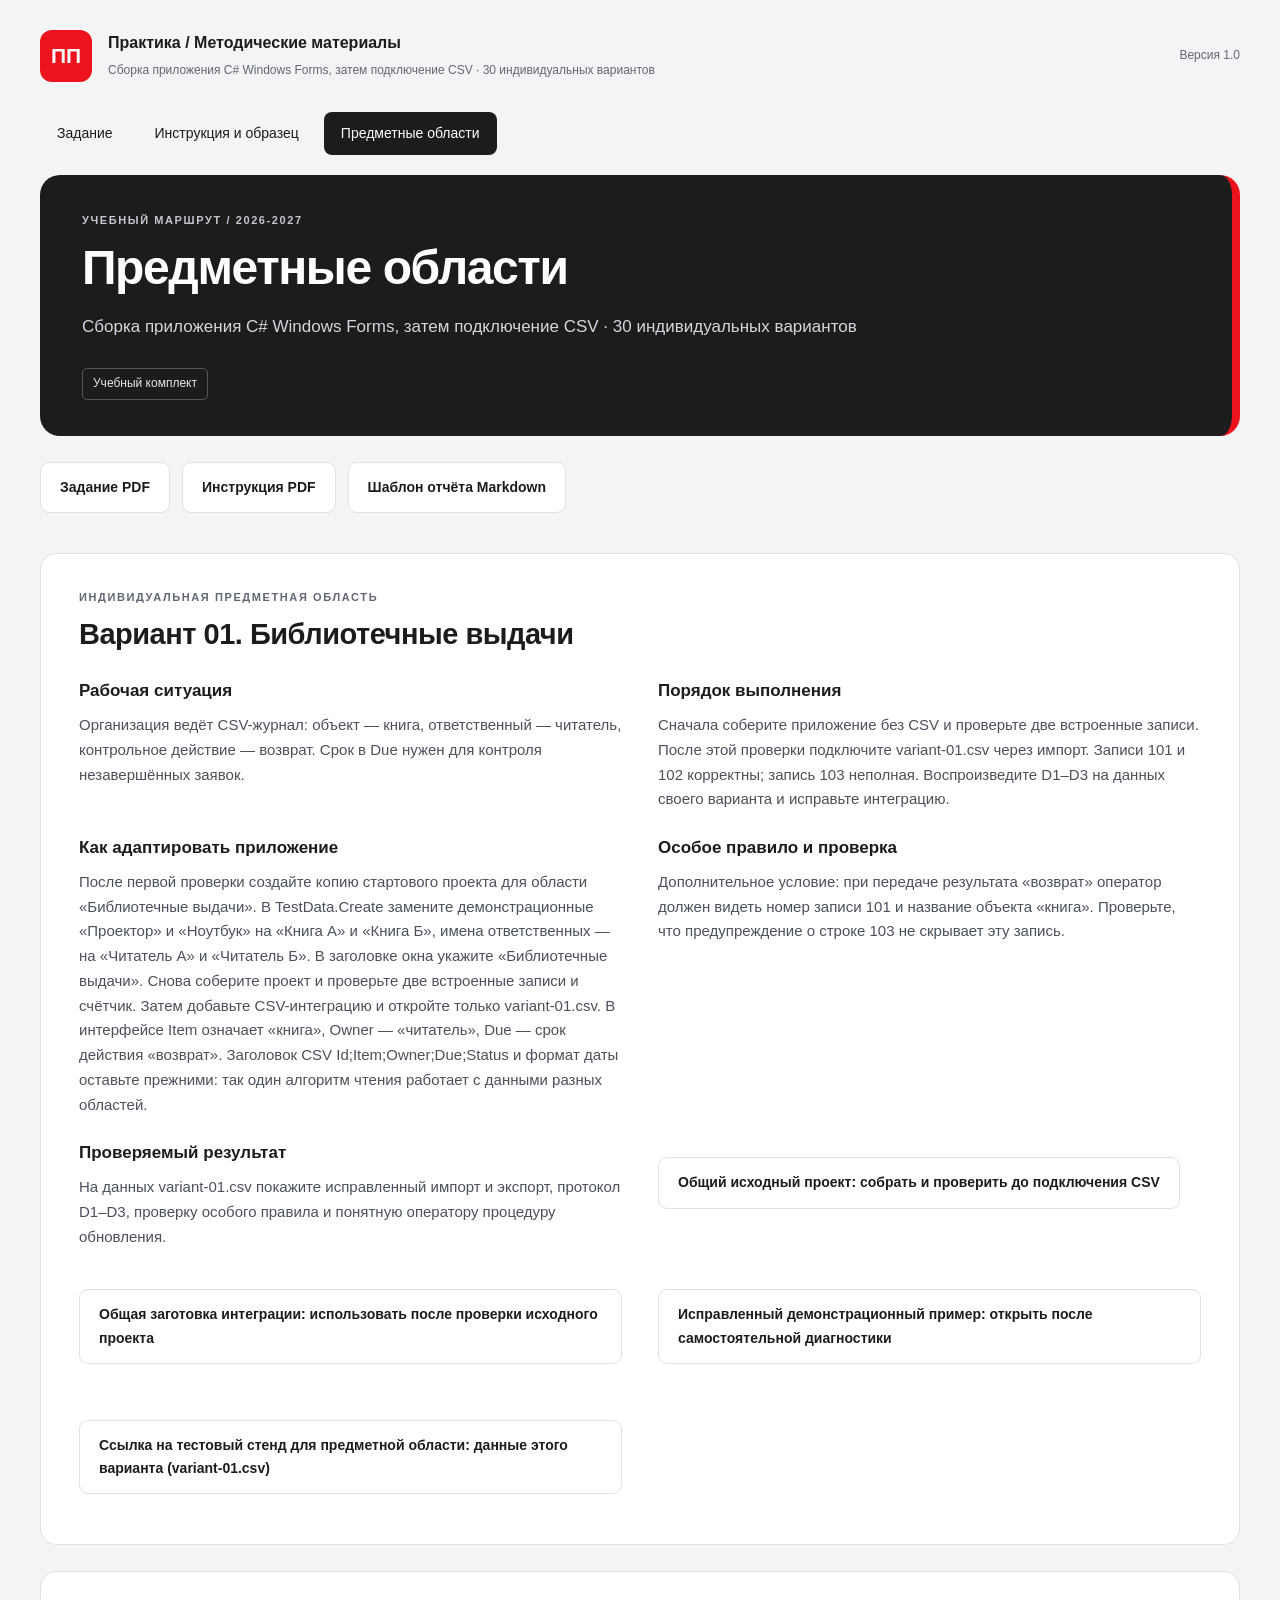
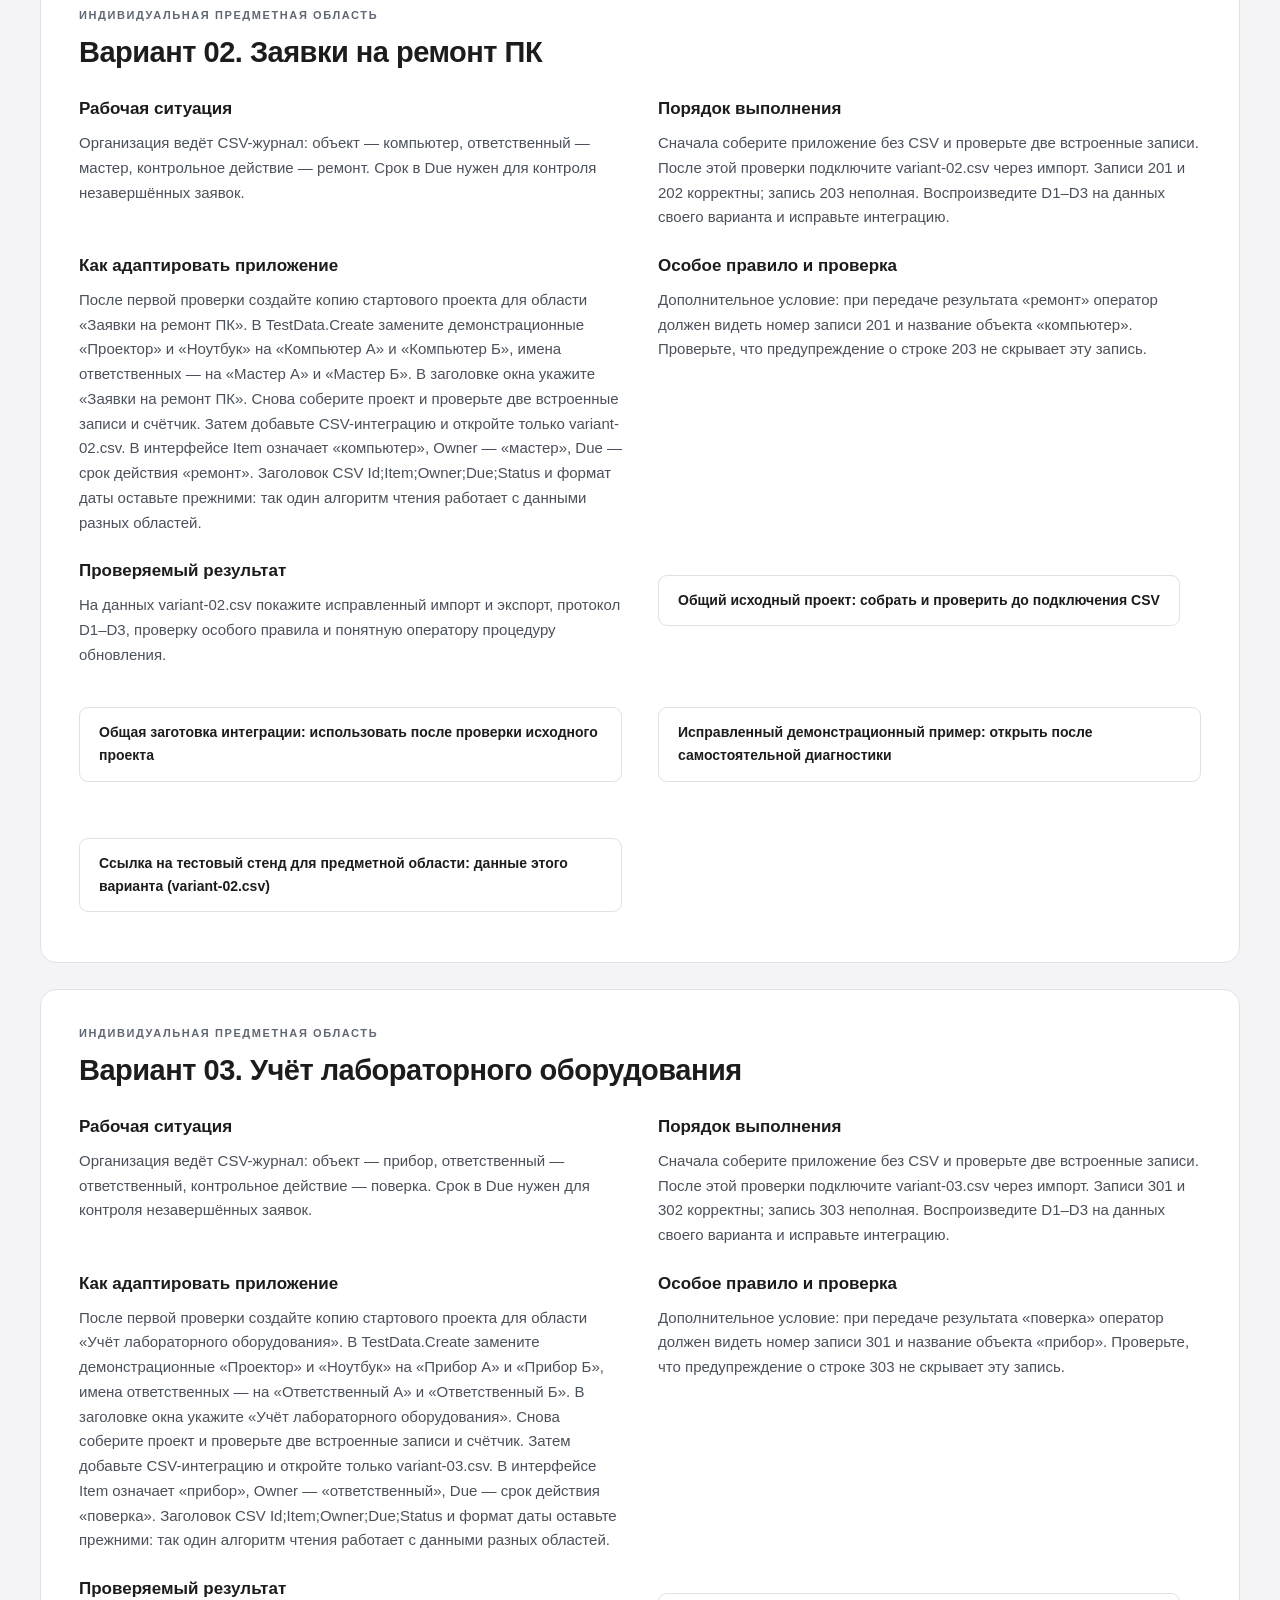
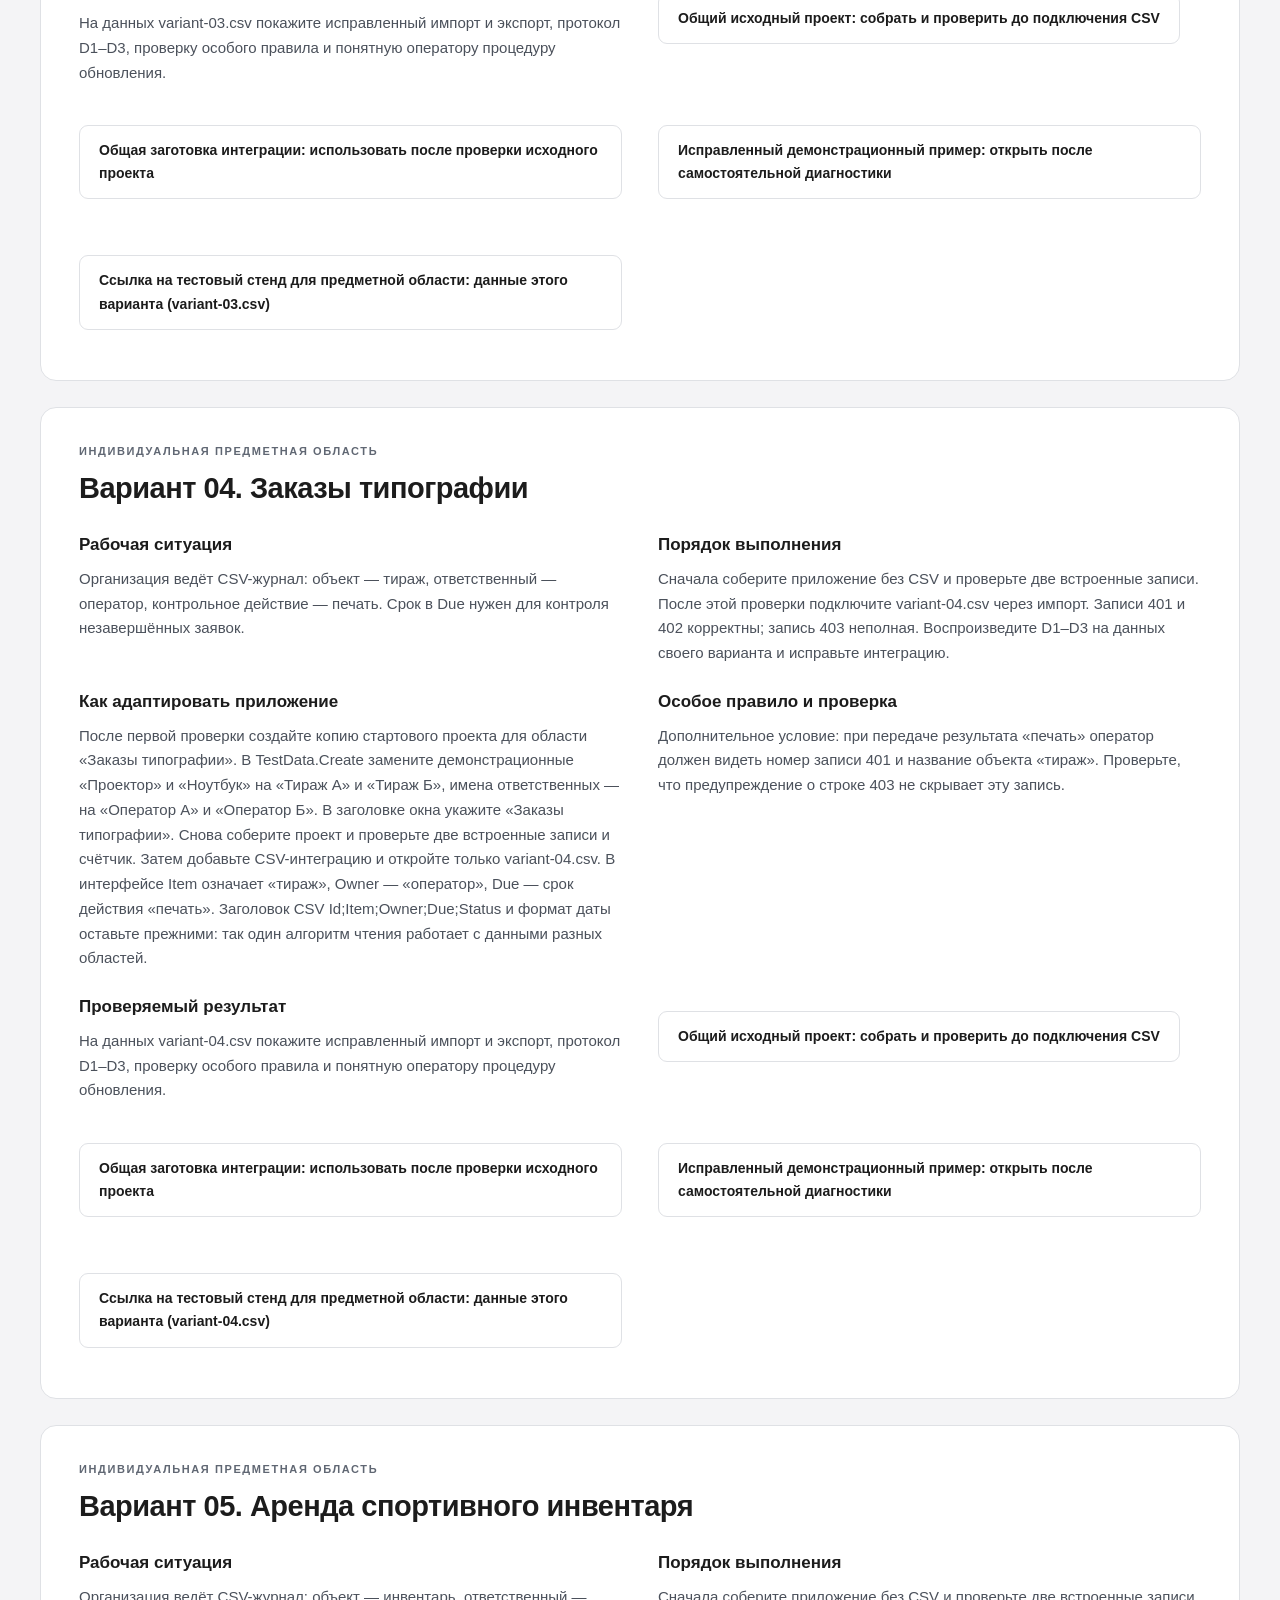
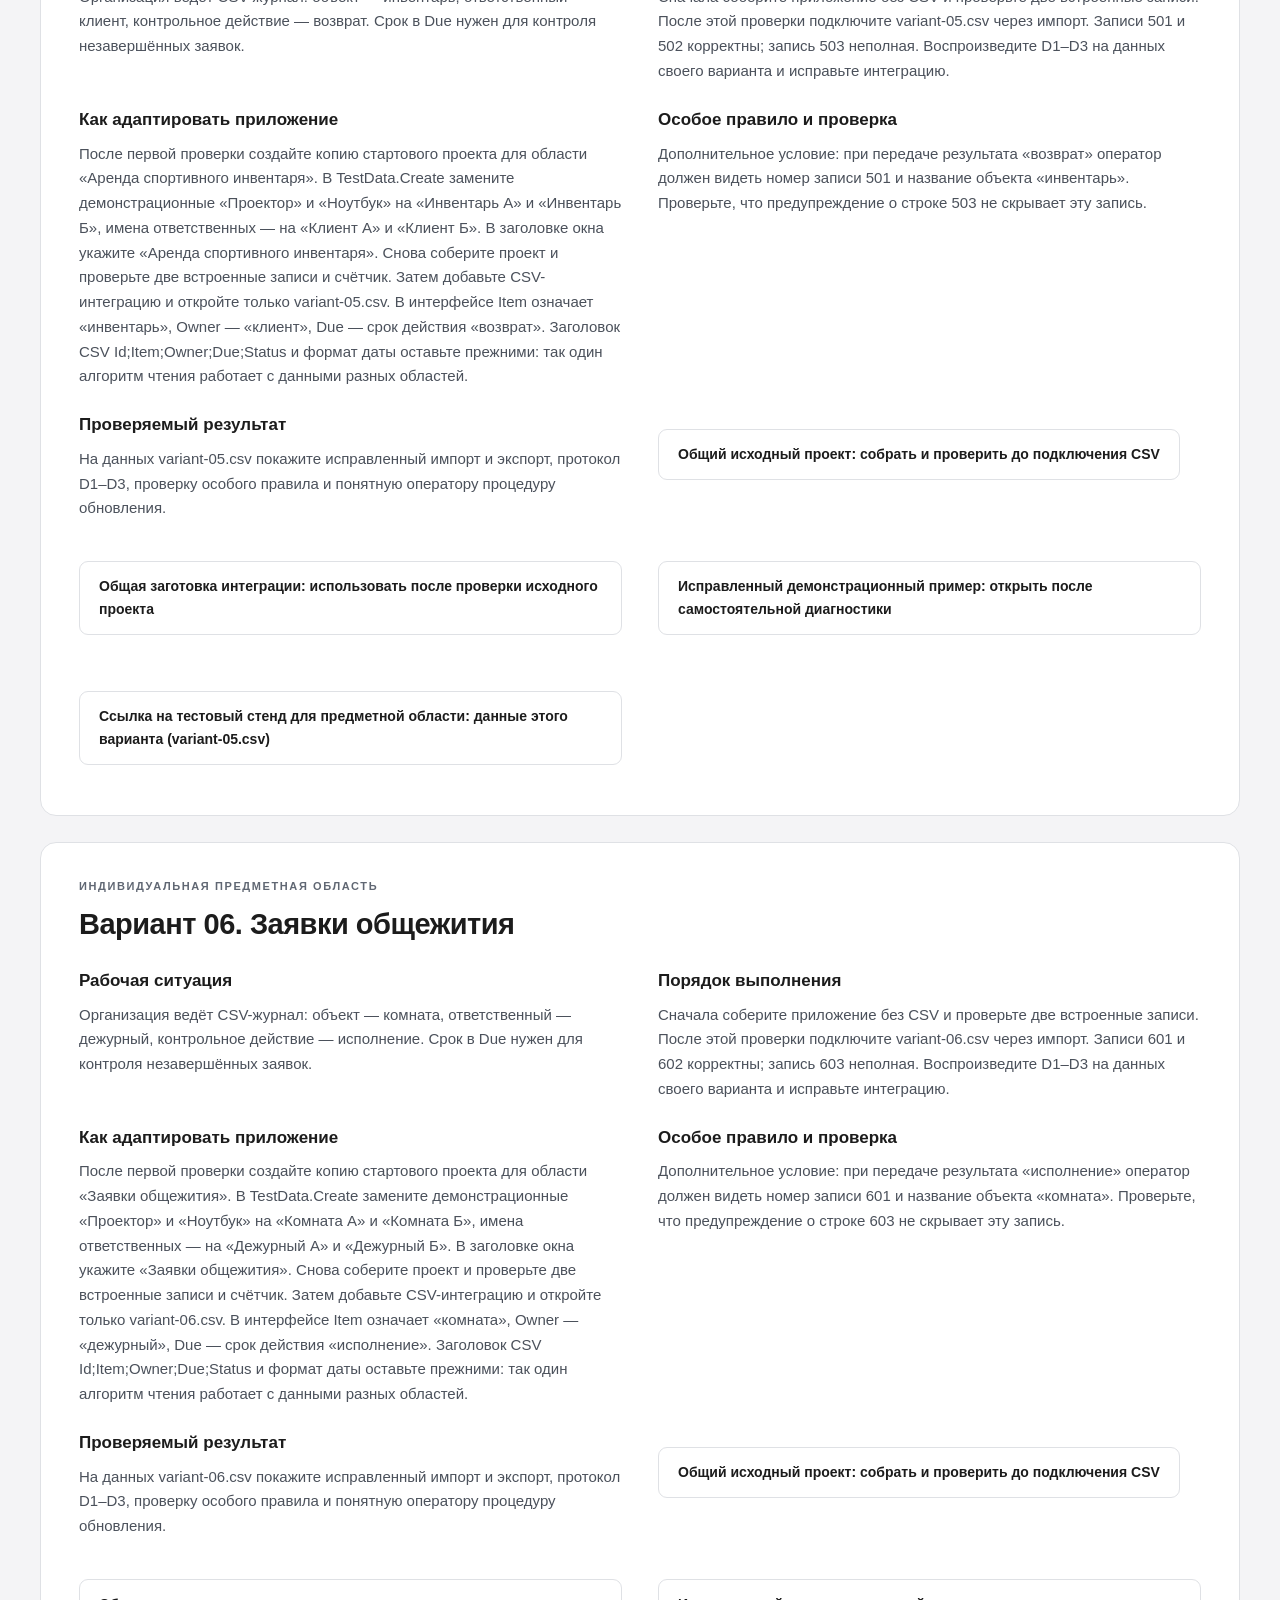
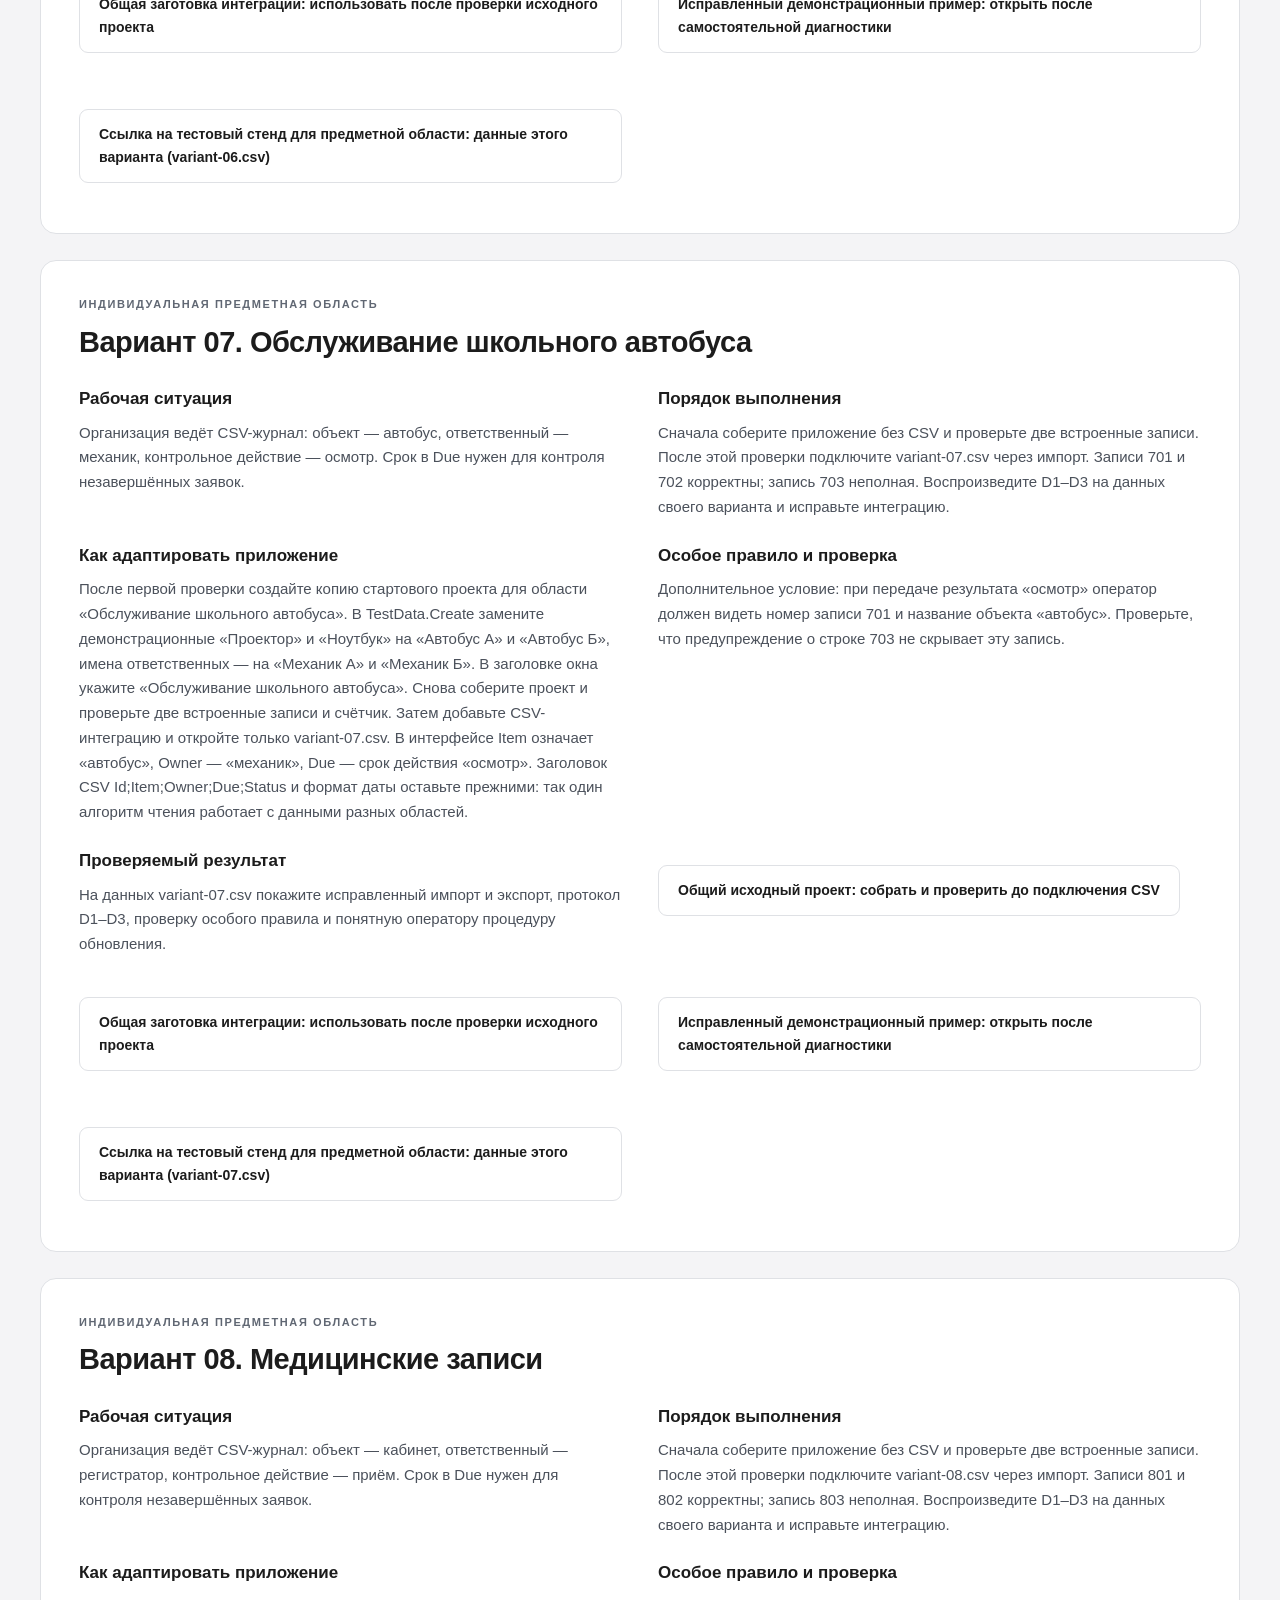
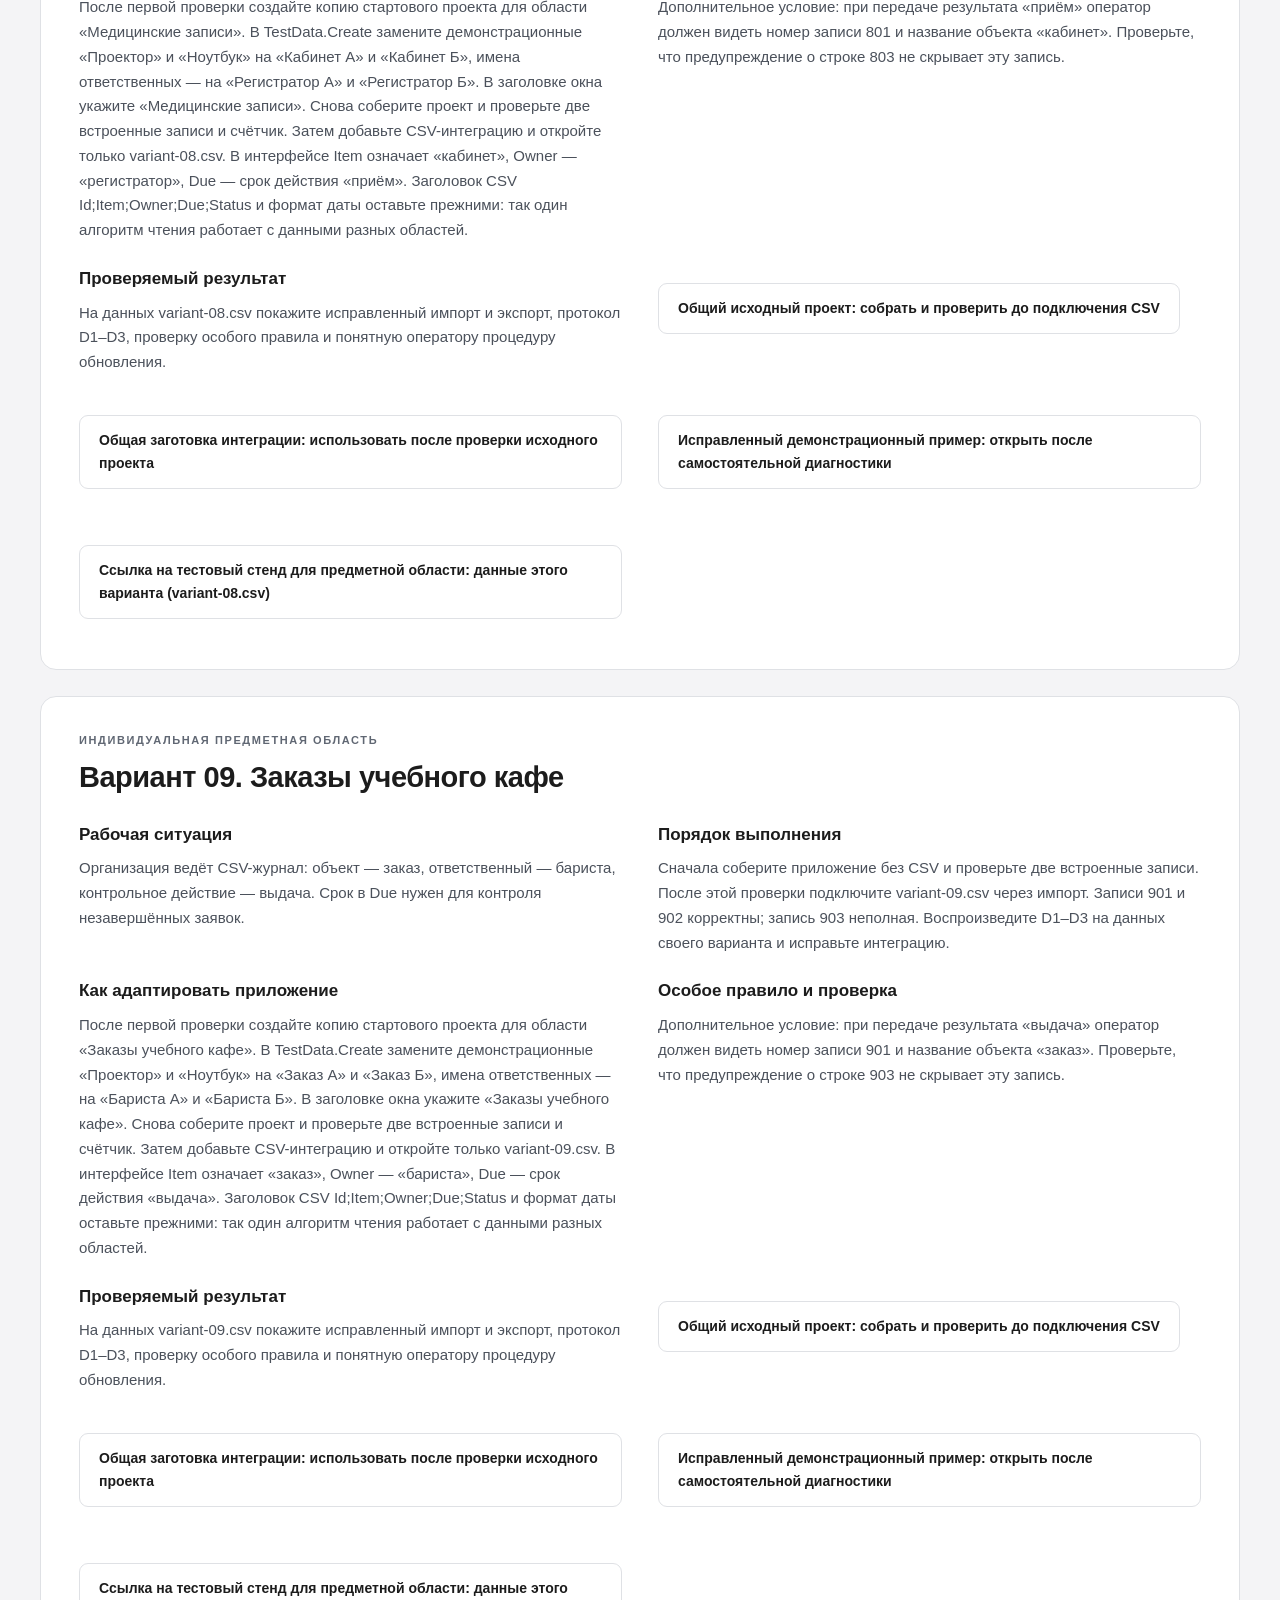
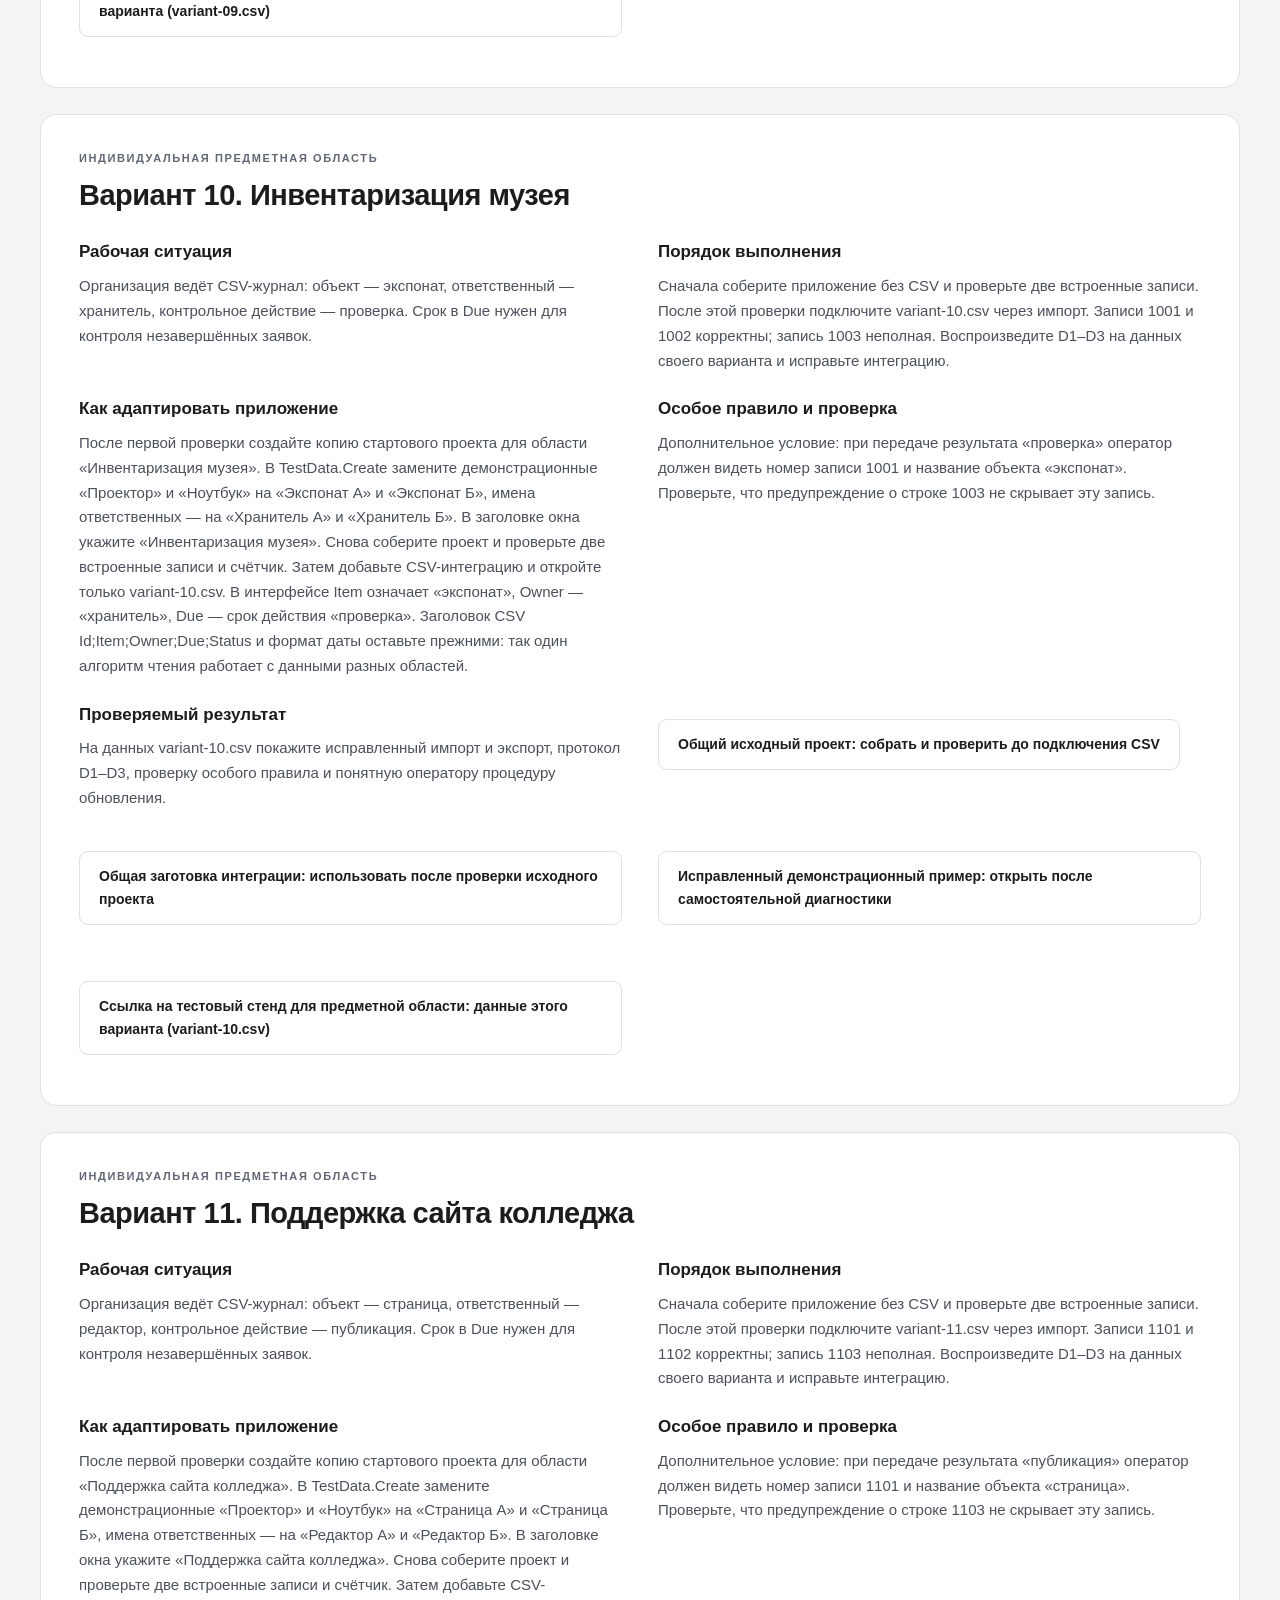
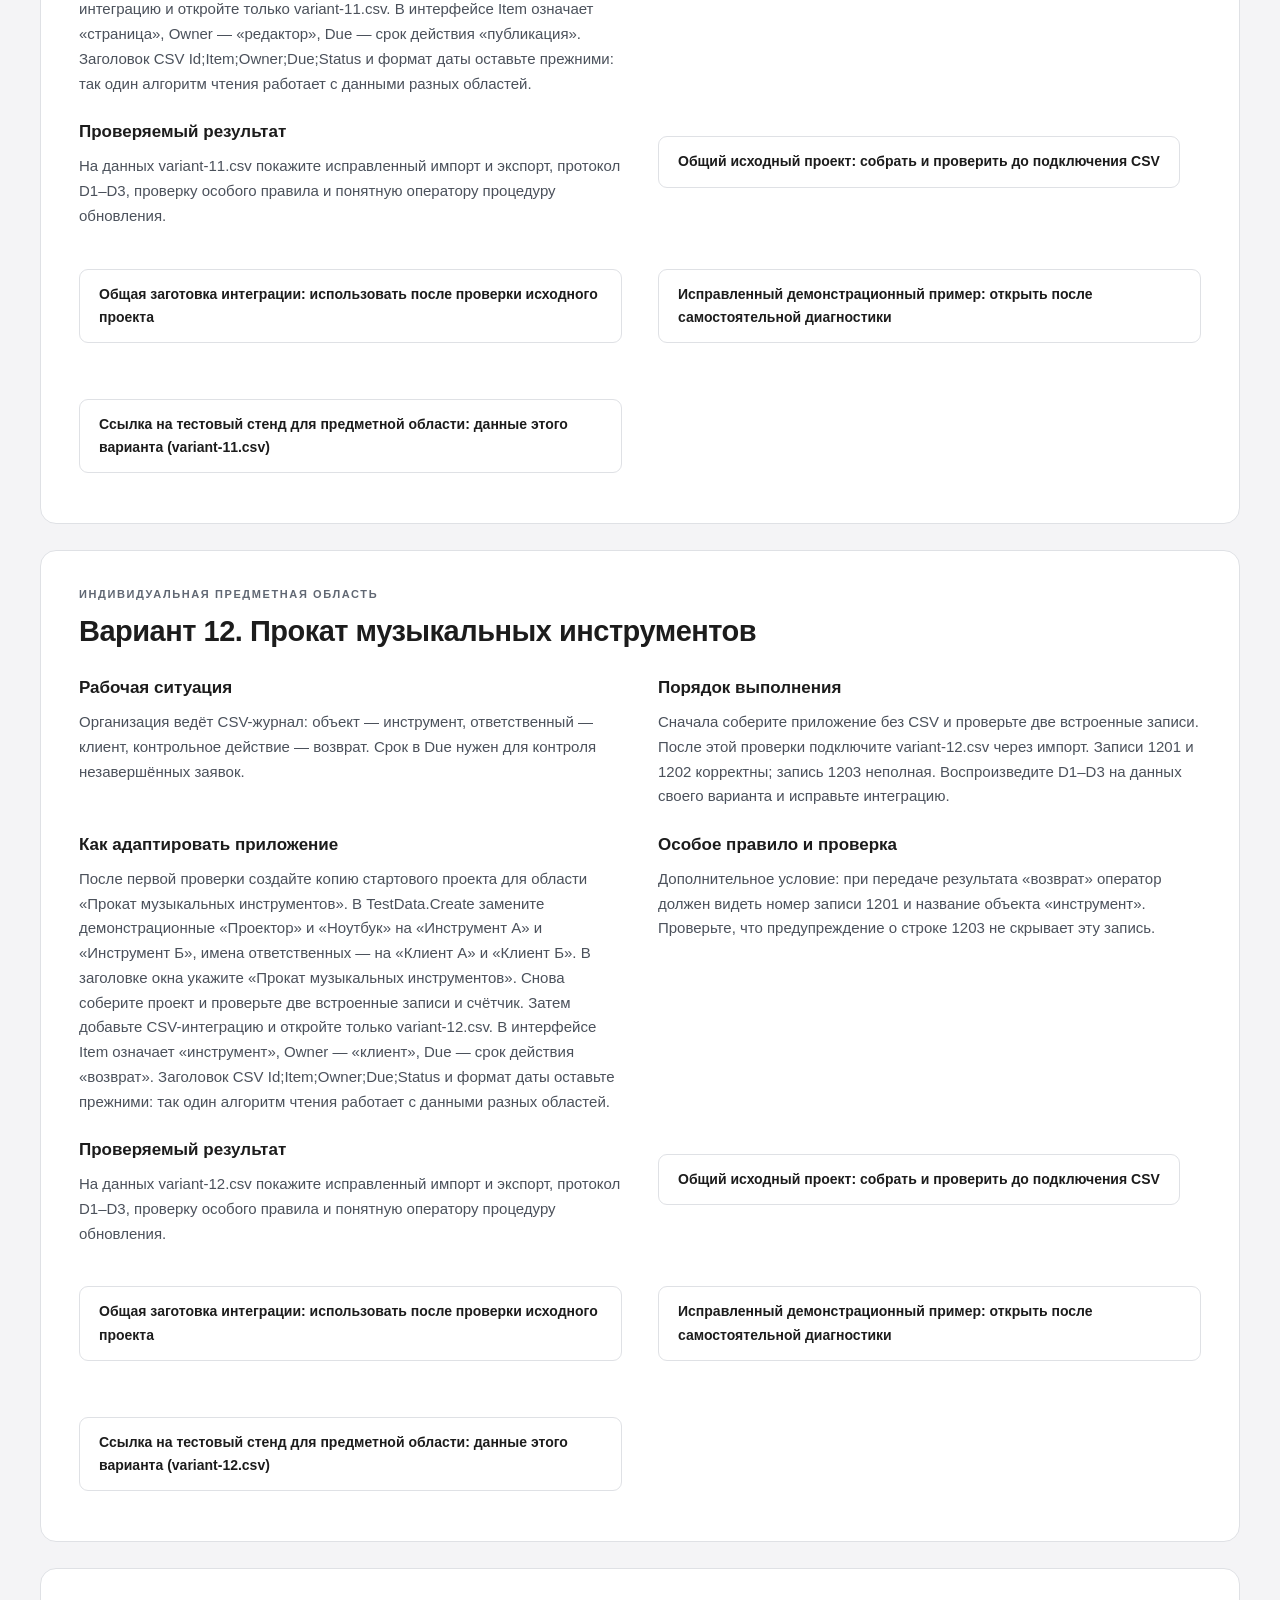
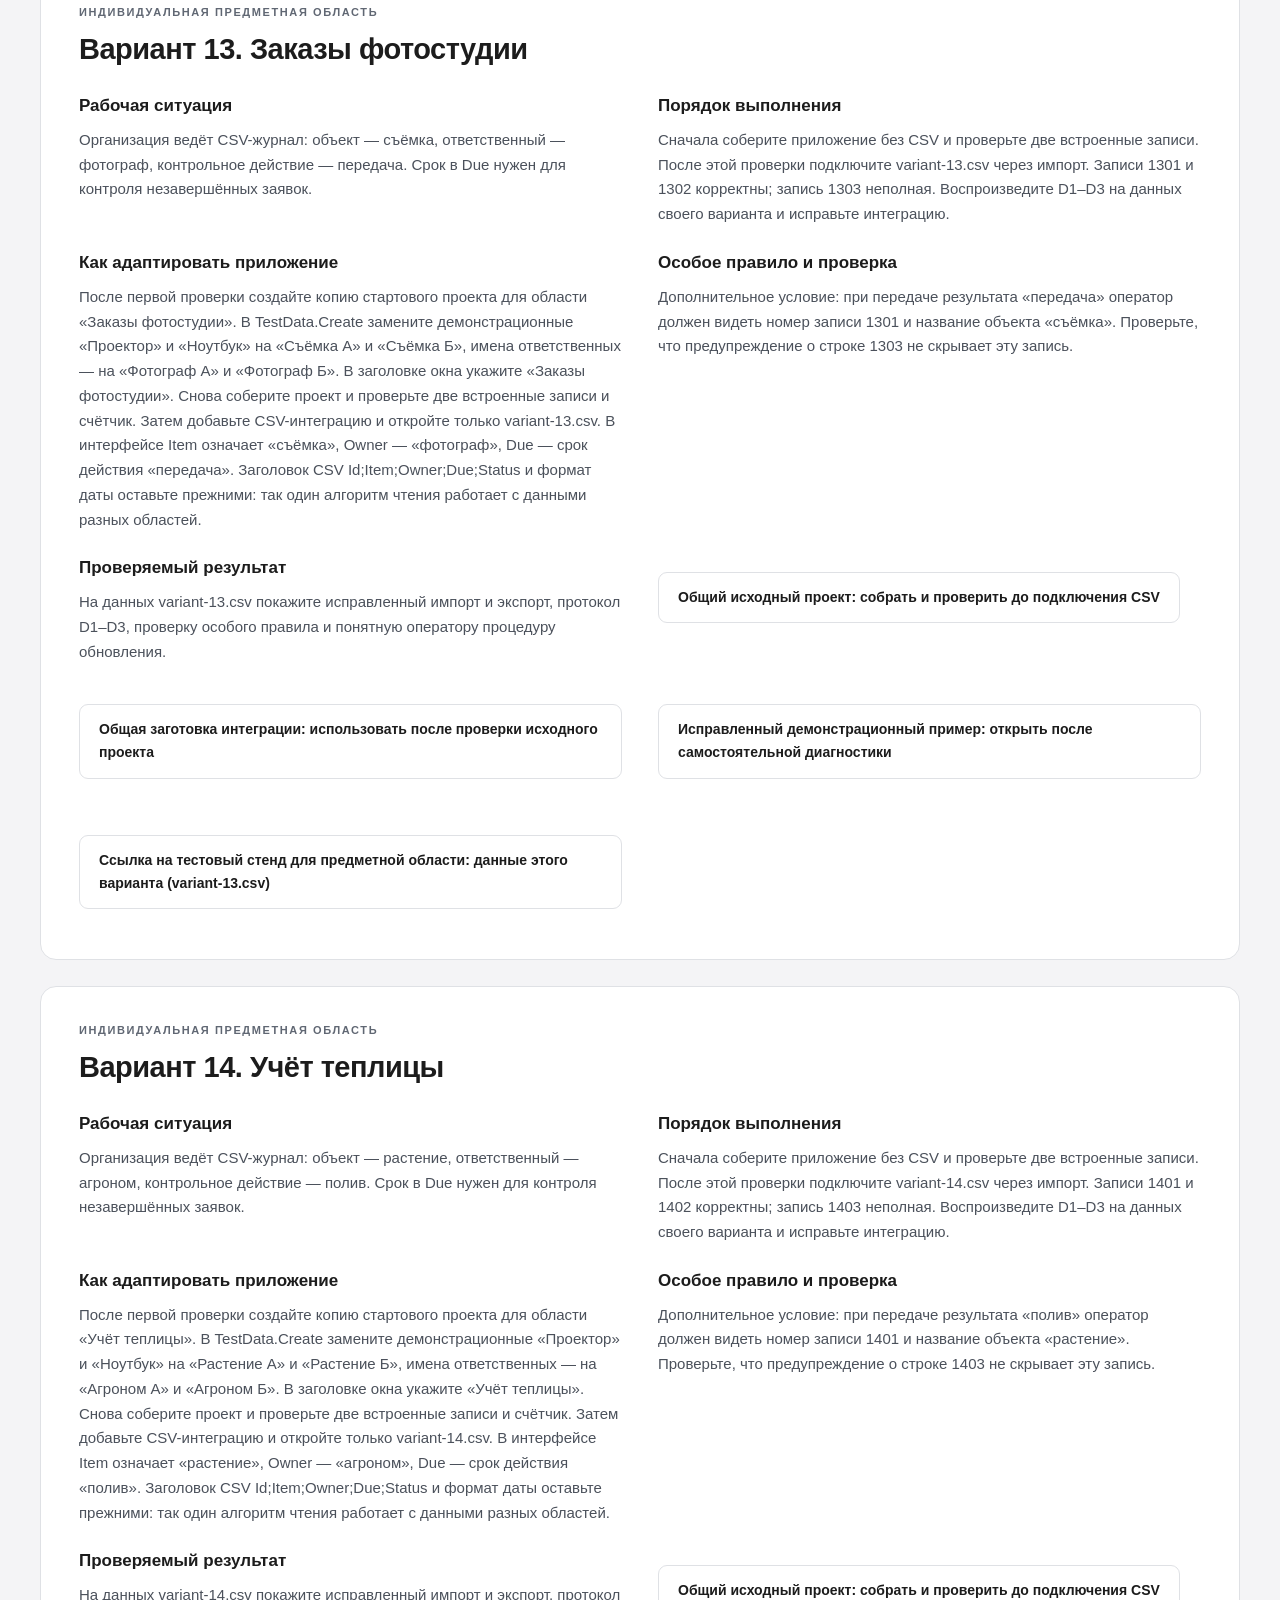
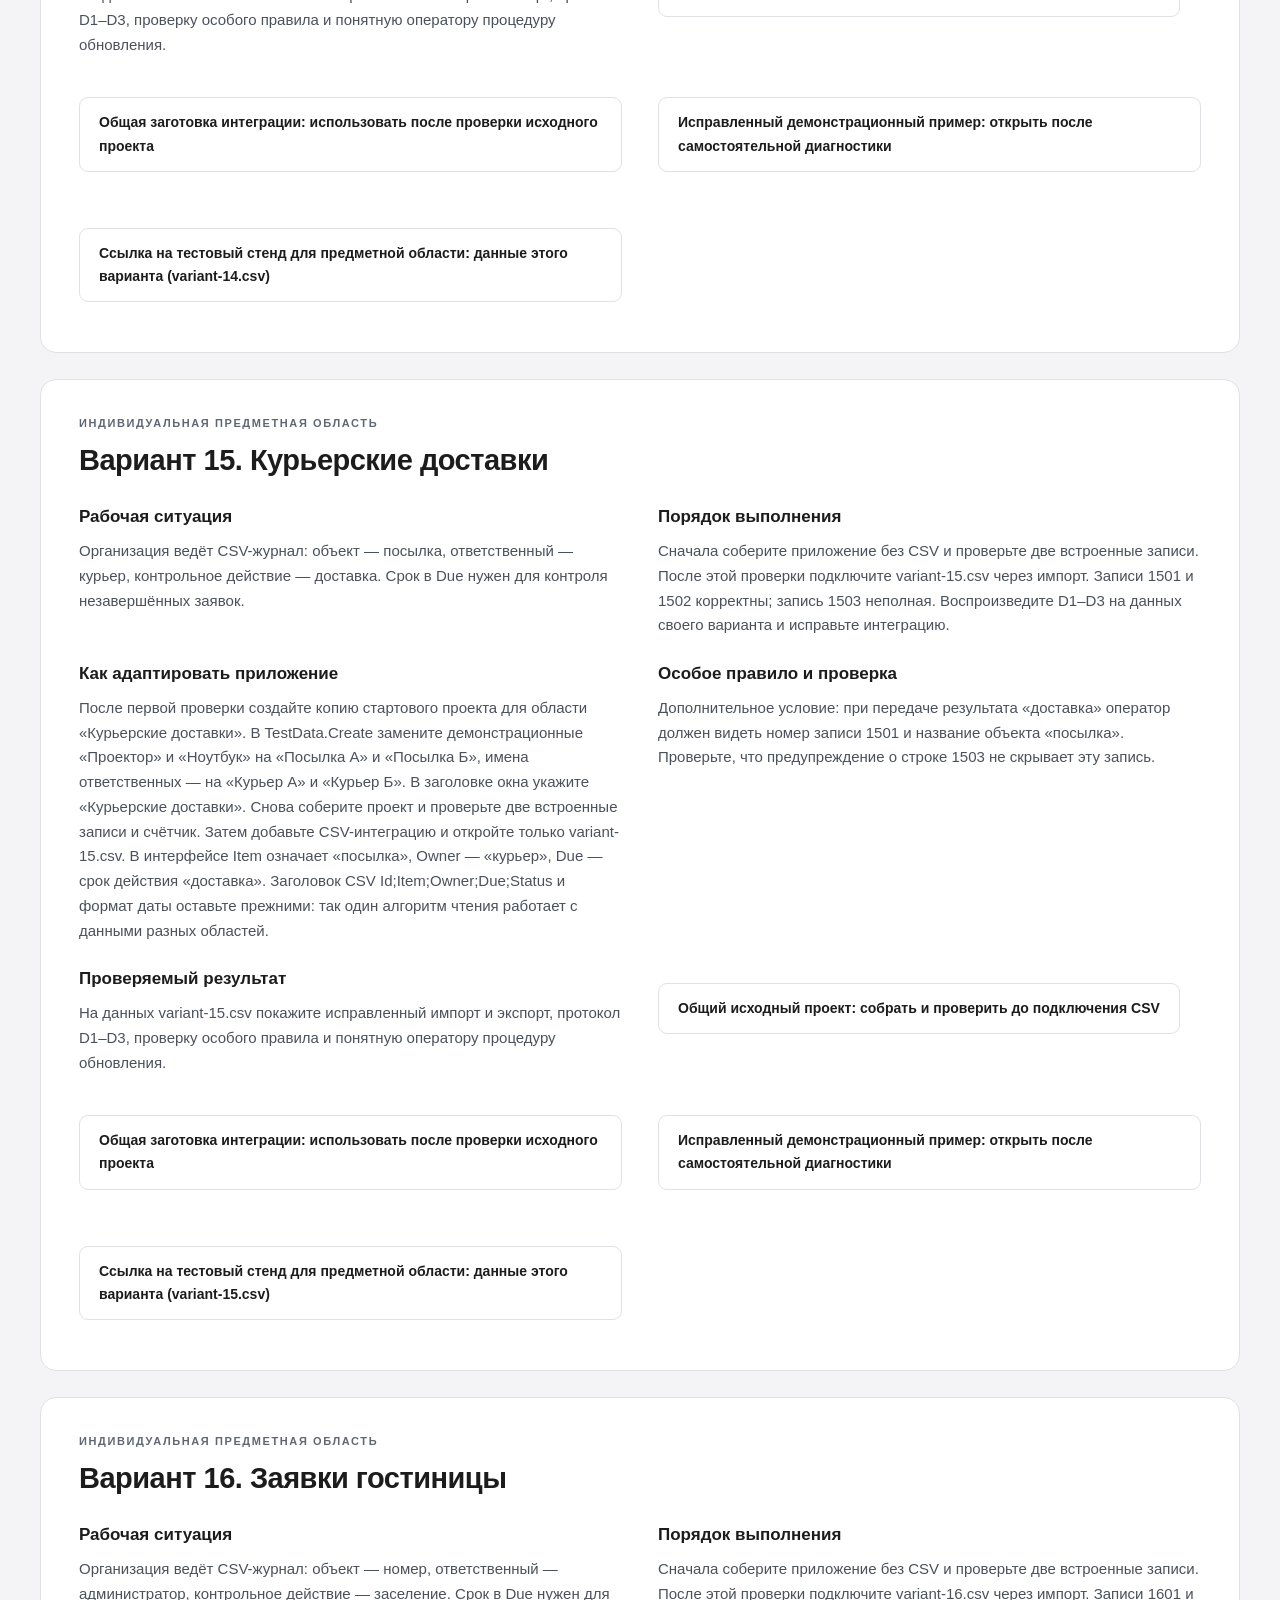
==== commit 3cfeb7b9: "Clarify shared resources and variant-specific CSV use" ====
--- a/site/areas.html
+++ b/site/areas.html
@@ -1 +1 @@
-<!doctype html><html lang="ru"><head><meta charset="utf-8"><meta name="viewport" content="width=device-width,initial-scale=1"><title>Предметные области</title><link rel="icon" href="assets/favicon.svg"><link rel="stylesheet" href="assets/style.css"></head><body><a class="skip" href="#main">Перейти к содержанию</a><header class="shell top"><a class="brand" href="index.html"><span class="emblem">ПП</span><span><strong>Практика / Методические материалы</strong><small>Сборка приложения C# Windows Forms, затем подключение CSV · 30 индивидуальных вариантов</small></span></a><span class="version">Версия 1.0</span></header><div class="shell"><nav><a href="index.html" >Задание</a><a href="lessons.html" >Инструкция и образец</a><a href="areas.html" aria-current=page>Предметные области</a></nav><main id="main"><section class="hero"><p class="eyebrow">Учебный маршрут / 2026-2027</p><h1>Предметные области</h1><p>Сборка приложения C# Windows Forms, затем подключение CSV · 30 индивидуальных вариантов</p><span class="badge">Учебный комплект</span></section><div class="downloads"><a class="button" href="downloads/assignment.pdf">Задание PDF</a><a class="button" href="downloads/guide.pdf">Инструкция PDF</a><a class="button" href="downloads/report-template.md">Шаблон отчёта Markdown</a></div><article class="lesson" id="variant-01"><p class="eyebrow">Индивидуальная предметная область</p><h2>Вариант 01. Библиотечные выдачи</h2><div class="blocks"><section class="block text"><h3>Рабочая ситуация</h3><p>Организация ведёт CSV-журнал: объект — книга, ответственный — читатель, контрольное действие — возврат. Срок в Due нужен для контроля незавершённых заявок.</p></section><section class="block text"><h3>Порядок выполнения</h3><p>Сначала соберите приложение без CSV и проверьте две встроенные записи. После этой проверки подключите variant-01.csv через импорт. Записи 101 и 102 корректны; запись 103 неполная. Воспроизведите D1–D3 на данных своего варианта и исправьте интеграцию.</p></section><section class="block text"><h3>Особое правило и проверка</h3><p>Дополнительное условие: при передаче результата «возврат» оператор должен видеть номер записи 101 и название объекта «книга». Проверьте, что предупреждение о строке 103 не скрывает эту запись.</p></section><section class="block text"><h3>Проверяемый результат</h3><p>На данных variant-01.csv покажите исправленный импорт и экспорт, протокол D1–D3, проверку особого правила и понятную оператору процедуру обновления.</p></section><p class="block"><a class="button" href="downloads/ServiceDesk-source.zip">Ссылка на тестовый стенд для предметной области: ServiceDesk-source.zip</a></p><p class="block"><a class="button" href="downloads/ServiceDesk-csv-draft.zip">Ссылка на тестовый стенд для предметной области: ServiceDesk-csv-draft.zip</a></p><p class="block"><a class="button" href="downloads/ServiceDesk-fixed-example.zip">Ссылка на тестовый стенд для предметной области: ServiceDesk-fixed-example.zip</a></p><p class="block"><a class="button" href="downloads/variant-01.csv">Ссылка на тестовый стенд для предметной области: variant-01.csv</a></p></div></article><article class="lesson" id="variant-02"><p class="eyebrow">Индивидуальная предметная область</p><h2>Вариант 02. Заявки на ремонт ПК</h2><div class="blocks"><section class="block text"><h3>Рабочая ситуация</h3><p>Организация ведёт CSV-журнал: объект — компьютер, ответственный — мастер, контрольное действие — ремонт. Срок в Due нужен для контроля незавершённых заявок.</p></section><section class="block text"><h3>Порядок выполнения</h3><p>Сначала соберите приложение без CSV и проверьте две встроенные записи. После этой проверки подключите variant-02.csv через импорт. Записи 201 и 202 корректны; запись 203 неполная. Воспроизведите D1–D3 на данных своего варианта и исправьте интеграцию.</p></section><section class="block text"><h3>Особое правило и проверка</h3><p>Дополнительное условие: при передаче результата «ремонт» оператор должен видеть номер записи 201 и название объекта «компьютер». Проверьте, что предупреждение о строке 203 не скрывает эту запись.</p></section><section class="block text"><h3>Проверяемый результат</h3><p>На данных variant-02.csv покажите исправленный импорт и экспорт, протокол D1–D3, проверку особого правила и понятную оператору процедуру обновления.</p></section><p class="block"><a class="button" href="downloads/ServiceDesk-source.zip">Ссылка на тестовый стенд для предметной области: ServiceDesk-source.zip</a></p><p class="block"><a class="button" href="downloads/ServiceDesk-csv-draft.zip">Ссылка на тестовый стенд для предметной области: ServiceDesk-csv-draft.zip</a></p><p class="block"><a class="button" href="downloads/ServiceDesk-fixed-example.zip">Ссылка на тестовый стенд для предметной области: ServiceDesk-fixed-example.zip</a></p><p class="block"><a class="button" href="downloads/variant-02.csv">Ссылка на тестовый стенд для предметной области: variant-02.csv</a></p></div></article><article class="lesson" id="variant-03"><p class="eyebrow">Индивидуальная предметная область</p><h2>Вариант 03. Учёт лабораторного оборудования</h2><div class="blocks"><section class="block text"><h3>Рабочая ситуация</h3><p>Организация ведёт CSV-журнал: объект — прибор, ответственный — ответственный, контрольное действие — поверка. Срок в Due нужен для контроля незавершённых заявок.</p></section><section class="block text"><h3>Порядок выполнения</h3><p>Сначала соберите приложение без CSV и проверьте две встроенные записи. После этой проверки подключите variant-03.csv через импорт. Записи 301 и 302 корректны; запись 303 неполная. Воспроизведите D1–D3 на данных своего варианта и исправьте интеграцию.</p></section><section class="block text"><h3>Особое правило и проверка</h3><p>Дополнительное условие: при передаче результата «поверка» оператор должен видеть номер записи 301 и название объекта «прибор». Проверьте, что предупреждение о строке 303 не скрывает эту запись.</p></section><section class="block text"><h3>Проверяемый результат</h3><p>На данных variant-03.csv покажите исправленный импорт и экспорт, протокол D1–D3, проверку особого правила и понятную оператору процедуру обновления.</p></section><p class="block"><a class="button" href="downloads/ServiceDesk-source.zip">Ссылка на тестовый стенд для предметной области: ServiceDesk-source.zip</a></p><p class="block"><a class="button" href="downloads/ServiceDesk-csv-draft.zip">Ссылка на тестовый стенд для предметной области: ServiceDesk-csv-draft.zip</a></p><p class="block"><a class="button" href="downloads/ServiceDesk-fixed-example.zip">Ссылка на тестовый стенд для предметной области: ServiceDesk-fixed-example.zip</a></p><p class="block"><a class="button" href="downloads/variant-03.csv">Ссылка на тестовый стенд для предметной области: variant-03.csv</a></p></div></article><article class="lesson" id="variant-04"><p class="eyebrow">Индивидуальная предметная область</p><h2>Вариант 04. Заказы типографии</h2><div class="blocks"><section class="block text"><h3>Рабочая ситуация</h3><p>Организация ведёт CSV-журнал: объект — тираж, ответственный — оператор, контрольное действие — печать. Срок в Due нужен для контроля незавершённых заявок.</p></section><section class="block text"><h3>Порядок выполнения</h3><p>Сначала соберите приложение без CSV и проверьте две встроенные записи. После этой проверки подключите variant-04.csv через импорт. Записи 401 и 402 корректны; запись 403 неполная. Воспроизведите D1–D3 на данных своего варианта и исправьте интеграцию.</p></section><section class="block text"><h3>Особое правило и проверка</h3><p>Дополнительное условие: при передаче результата «печать» оператор должен видеть номер записи 401 и название объекта «тираж». Проверьте, что предупреждение о строке 403 не скрывает эту запись.</p></section><section class="block text"><h3>Проверяемый результат</h3><p>На данных variant-04.csv покажите исправленный импорт и экспорт, протокол D1–D3, проверку особого правила и понятную оператору процедуру обновления.</p></section><p class="block"><a class="button" href="downloads/ServiceDesk-source.zip">Ссылка на тестовый стенд для предметной области: ServiceDesk-source.zip</a></p><p class="block"><a class="button" href="downloads/ServiceDesk-csv-draft.zip">Ссылка на тестовый стенд для предметной области: ServiceDesk-csv-draft.zip</a></p><p class="block"><a class="button" href="downloads/ServiceDesk-fixed-example.zip">Ссылка на тестовый стенд для предметной области: ServiceDesk-fixed-example.zip</a></p><p class="block"><a class="button" href="downloads/variant-04.csv">Ссылка на тестовый стенд для предметной области: variant-04.csv</a></p></div></article><article class="lesson" id="variant-05"><p class="eyebrow">Индивидуальная предметная область</p><h2>Вариант 05. Аренда спортивного инвентаря</h2><div class="blocks"><section class="block text"><h3>Рабочая ситуация</h3><p>Организация ведёт CSV-журнал: объект — инвентарь, ответственный — клиент, контрольное действие — возврат. Срок в Due нужен для контроля незавершённых заявок.</p></section><section class="block text"><h3>Порядок выполнения</h3><p>Сначала соберите приложение без CSV и проверьте две встроенные записи. После этой проверки подключите variant-05.csv через импорт. Записи 501 и 502 корректны; запись 503 неполная. Воспроизведите D1–D3 на данных своего варианта и исправьте интеграцию.</p></section><section class="block text"><h3>Особое правило и проверка</h3><p>Дополнительное условие: при передаче результата «возврат» оператор должен видеть номер записи 501 и название объекта «инвентарь». Проверьте, что предупреждение о строке 503 не скрывает эту запись.</p></section><section class="block text"><h3>Проверяемый результат</h3><p>На данных variant-05.csv покажите исправленный импорт и экспорт, протокол D1–D3, проверку особого правила и понятную оператору процедуру обновления.</p></section><p class="block"><a class="button" href="downloads/ServiceDesk-source.zip">Ссылка на тестовый стенд для предметной области: ServiceDesk-source.zip</a></p><p class="block"><a class="button" href="downloads/ServiceDesk-csv-draft.zip">Ссылка на тестовый стенд для предметной области: ServiceDesk-csv-draft.zip</a></p><p class="block"><a class="button" href="downloads/ServiceDesk-fixed-example.zip">Ссылка на тестовый стенд для предметной области: ServiceDesk-fixed-example.zip</a></p><p class="block"><a class="button" href="downloads/variant-05.csv">Ссылка на тестовый стенд для предметной области: variant-05.csv</a></p></div></article><article class="lesson" id="variant-06"><p class="eyebrow">Индивидуальная предметная область</p><h2>Вариант 06. Заявки общежития</h2><div class="blocks"><section class="block text"><h3>Рабочая ситуация</h3><p>Организация ведёт CSV-журнал: объект — комната, ответственный — дежурный, контрольное действие — исполнение. Срок в Due нужен для контроля незавершённых заявок.</p></section><section class="block text"><h3>Порядок выполнения</h3><p>Сначала соберите приложение без CSV и проверьте две встроенные записи. После этой проверки подключите variant-06.csv через импорт. Записи 601 и 602 корректны; запись 603 неполная. Воспроизведите D1–D3 на данных своего варианта и исправьте интеграцию.</p></section><section class="block text"><h3>Особое правило и проверка</h3><p>Дополнительное условие: при передаче результата «исполнение» оператор должен видеть номер записи 601 и название объекта «комната». Проверьте, что предупреждение о строке 603 не скрывает эту запись.</p></section><section class="block text"><h3>Проверяемый результат</h3><p>На данных variant-06.csv покажите исправленный импорт и экспорт, протокол D1–D3, проверку особого правила и понятную оператору процедуру обновления.</p></section><p class="block"><a class="button" href="downloads/ServiceDesk-source.zip">Ссылка на тестовый стенд для предметной области: ServiceDesk-source.zip</a></p><p class="block"><a class="button" href="downloads/ServiceDesk-csv-draft.zip">Ссылка на тестовый стенд для предметной области: ServiceDesk-csv-draft.zip</a></p><p class="block"><a class="button" href="downloads/ServiceDesk-fixed-example.zip">Ссылка на тестовый стенд для предметной области: ServiceDesk-fixed-example.zip</a></p><p class="block"><a class="button" href="downloads/variant-06.csv">Ссылка на тестовый стенд для предметной области: variant-06.csv</a></p></div></article><article class="lesson" id="variant-07"><p class="eyebrow">Индивидуальная предметная область</p><h2>Вариант 07. Обслуживание школьного автобуса</h2><div class="blocks"><section class="block text"><h3>Рабочая ситуация</h3><p>Организация ведёт CSV-журнал: объект — автобус, ответственный — механик, контрольное действие — осмотр. Срок в Due нужен для контроля незавершённых заявок.</p></section><section class="block text"><h3>Порядок выполнения</h3><p>Сначала соберите приложение без CSV и проверьте две встроенные записи. После этой проверки подключите variant-07.csv через импорт. Записи 701 и 702 корректны; запись 703 неполная. Воспроизведите D1–D3 на данных своего варианта и исправьте интеграцию.</p></section><section class="block text"><h3>Особое правило и проверка</h3><p>Дополнительное условие: при передаче результата «осмотр» оператор должен видеть номер записи 701 и название объекта «автобус». Проверьте, что предупреждение о строке 703 не скрывает эту запись.</p></section><section class="block text"><h3>Проверяемый результат</h3><p>На данных variant-07.csv покажите исправленный импорт и экспорт, протокол D1–D3, проверку особого правила и понятную оператору процедуру обновления.</p></section><p class="block"><a class="button" href="downloads/ServiceDesk-source.zip">Ссылка на тестовый стенд для предметной области: ServiceDesk-source.zip</a></p><p class="block"><a class="button" href="downloads/ServiceDesk-csv-draft.zip">Ссылка на тестовый стенд для предметной области: ServiceDesk-csv-draft.zip</a></p><p class="block"><a class="button" href="downloads/ServiceDesk-fixed-example.zip">Ссылка на тестовый стенд для предметной области: ServiceDesk-fixed-example.zip</a></p><p class="block"><a class="button" href="downloads/variant-07.csv">Ссылка на тестовый стенд для предметной области: variant-07.csv</a></p></div></article><article class="lesson" id="variant-08"><p class="eyebrow">Индивидуальная предметная область</p><h2>Вариант 08. Медицинские записи</h2><div class="blocks"><section class="block text"><h3>Рабочая ситуация</h3><p>Организация ведёт CSV-журнал: объект — кабинет, ответственный — регистратор, контрольное действие — приём. Срок в Due нужен для контроля незавершённых заявок.</p></section><section class="block text"><h3>Порядок выполнения</h3><p>Сначала соберите приложение без CSV и проверьте две встроенные записи. После этой проверки подключите variant-08.csv через импорт. Записи 801 и 802 корректны; запись 803 неполная. Воспроизведите D1–D3 на данных своего варианта и исправьте интеграцию.</p></section><section class="block text"><h3>Особое правило и проверка</h3><p>Дополнительное условие: при передаче результата «приём» оператор должен видеть номер записи 801 и название объекта «кабинет». Проверьте, что предупреждение о строке 803 не скрывает эту запись.</p></section><section class="block text"><h3>Проверяемый результат</h3><p>На данных variant-08.csv покажите исправленный импорт и экспорт, протокол D1–D3, проверку особого правила и понятную оператору процедуру обновления.</p></section><p class="block"><a class="button" href="downloads/ServiceDesk-source.zip">Ссылка на тестовый стенд для предметной области: ServiceDesk-source.zip</a></p><p class="block"><a class="button" href="downloads/ServiceDesk-csv-draft.zip">Ссылка на тестовый стенд для предметной области: ServiceDesk-csv-draft.zip</a></p><p class="block"><a class="button" href="downloads/ServiceDesk-fixed-example.zip">Ссылка на тестовый стенд для предметной области: ServiceDesk-fixed-example.zip</a></p><p class="block"><a class="button" href="downloads/variant-08.csv">Ссылка на тестовый стенд для предметной области: variant-08.csv</a></p></div></article><article class="lesson" id="variant-09"><p class="eyebrow">Индивидуальная предметная область</p><h2>Вариант 09. Заказы учебного кафе</h2><div class="blocks"><section class="block text"><h3>Рабочая ситуация</h3><p>Организация ведёт CSV-журнал: объект — заказ, ответственный — бариста, контрольное действие — выдача. Срок в Due нужен для контроля незавершённых заявок.</p></section><section class="block text"><h3>Порядок выполнения</h3><p>Сначала соберите приложение без CSV и проверьте две встроенные записи. После этой проверки подключите variant-09.csv через импорт. Записи 901 и 902 корректны; запись 903 неполная. Воспроизведите D1–D3 на данных своего варианта и исправьте интеграцию.</p></section><section class="block text"><h3>Особое правило и проверка</h3><p>Дополнительное условие: при передаче результата «выдача» оператор должен видеть номер записи 901 и название объекта «заказ». Проверьте, что предупреждение о строке 903 не скрывает эту запись.</p></section><section class="block text"><h3>Проверяемый результат</h3><p>На данных variant-09.csv покажите исправленный импорт и экспорт, протокол D1–D3, проверку особого правила и понятную оператору процедуру обновления.</p></section><p class="block"><a class="button" href="downloads/ServiceDesk-source.zip">Ссылка на тестовый стенд для предметной области: ServiceDesk-source.zip</a></p><p class="block"><a class="button" href="downloads/ServiceDesk-csv-draft.zip">Ссылка на тестовый стенд для предметной области: ServiceDesk-csv-draft.zip</a></p><p class="block"><a class="button" href="downloads/ServiceDesk-fixed-example.zip">Ссылка на тестовый стенд для предметной области: ServiceDesk-fixed-example.zip</a></p><p class="block"><a class="button" href="downloads/variant-09.csv">Ссылка на тестовый стенд для предметной области: variant-09.csv</a></p></div></article><article class="lesson" id="variant-10"><p class="eyebrow">Индивидуальная предметная область</p><h2>Вариант 10. Инвентаризация музея</h2><div class="blocks"><section class="block text"><h3>Рабочая ситуация</h3><p>Организация ведёт CSV-журнал: объект — экспонат, ответственный — хранитель, контрольное действие — проверка. Срок в Due нужен для контроля незавершённых заявок.</p></section><section class="block text"><h3>Порядок выполнения</h3><p>Сначала соберите приложение без CSV и проверьте две встроенные записи. После этой проверки подключите variant-10.csv через импорт. Записи 1001 и 1002 корректны; запись 1003 неполная. Воспроизведите D1–D3 на данных своего варианта и исправьте интеграцию.</p></section><section class="block text"><h3>Особое правило и проверка</h3><p>Дополнительное условие: при передаче результата «проверка» оператор должен видеть номер записи 1001 и название объекта «экспонат». Проверьте, что предупреждение о строке 1003 не скрывает эту запись.</p></section><section class="block text"><h3>Проверяемый результат</h3><p>На данных variant-10.csv покажите исправленный импорт и экспорт, протокол D1–D3, проверку особого правила и понятную оператору процедуру обновления.</p></section><p class="block"><a class="button" href="downloads/ServiceDesk-source.zip">Ссылка на тестовый стенд для предметной области: ServiceDesk-source.zip</a></p><p class="block"><a class="button" href="downloads/ServiceDesk-csv-draft.zip">Ссылка на тестовый стенд для предметной области: ServiceDesk-csv-draft.zip</a></p><p class="block"><a class="button" href="downloads/ServiceDesk-fixed-example.zip">Ссылка на тестовый стенд для предметной области: ServiceDesk-fixed-example.zip</a></p><p class="block"><a class="button" href="downloads/variant-10.csv">Ссылка на тестовый стенд для предметной области: variant-10.csv</a></p></div></article><article class="lesson" id="variant-11"><p class="eyebrow">Индивидуальная предметная область</p><h2>Вариант 11. Поддержка сайта колледжа</h2><div class="blocks"><section class="block text"><h3>Рабочая ситуация</h3><p>Организация ведёт CSV-журнал: объект — страница, ответственный — редактор, контрольное действие — публикация. Срок в Due нужен для контроля незавершённых заявок.</p></section><section class="block text"><h3>Порядок выполнения</h3><p>Сначала соберите приложение без CSV и проверьте две встроенные записи. После этой проверки подключите variant-11.csv через импорт. Записи 1101 и 1102 корректны; запись 1103 неполная. Воспроизведите D1–D3 на данных своего варианта и исправьте интеграцию.</p></section><section class="block text"><h3>Особое правило и проверка</h3><p>Дополнительное условие: при передаче результата «публикация» оператор должен видеть номер записи 1101 и название объекта «страница». Проверьте, что предупреждение о строке 1103 не скрывает эту запись.</p></section><section class="block text"><h3>Проверяемый результат</h3><p>На данных variant-11.csv покажите исправленный импорт и экспорт, протокол D1–D3, проверку особого правила и понятную оператору процедуру обновления.</p></section><p class="block"><a class="button" href="downloads/ServiceDesk-source.zip">Ссылка на тестовый стенд для предметной области: ServiceDesk-source.zip</a></p><p class="block"><a class="button" href="downloads/ServiceDesk-csv-draft.zip">Ссылка на тестовый стенд для предметной области: ServiceDesk-csv-draft.zip</a></p><p class="block"><a class="button" href="downloads/ServiceDesk-fixed-example.zip">Ссылка на тестовый стенд для предметной области: ServiceDesk-fixed-example.zip</a></p><p class="block"><a class="button" href="downloads/variant-11.csv">Ссылка на тестовый стенд для предметной области: variant-11.csv</a></p></div></article><article class="lesson" id="variant-12"><p class="eyebrow">Индивидуальная предметная область</p><h2>Вариант 12. Прокат музыкальных инструментов</h2><div class="blocks"><section class="block text"><h3>Рабочая ситуация</h3><p>Организация ведёт CSV-журнал: объект — инструмент, ответственный — клиент, контрольное действие — возврат. Срок в Due нужен для контроля незавершённых заявок.</p></section><section class="block text"><h3>Порядок выполнения</h3><p>Сначала соберите приложение без CSV и проверьте две встроенные записи. После этой проверки подключите variant-12.csv через импорт. Записи 1201 и 1202 корректны; запись 1203 неполная. Воспроизведите D1–D3 на данных своего варианта и исправьте интеграцию.</p></section><section class="block text"><h3>Особое правило и проверка</h3><p>Дополнительное условие: при передаче результата «возврат» оператор должен видеть номер записи 1201 и название объекта «инструмент». Проверьте, что предупреждение о строке 1203 не скрывает эту запись.</p></section><section class="block text"><h3>Проверяемый результат</h3><p>На данных variant-12.csv покажите исправленный импорт и экспорт, протокол D1–D3, проверку особого правила и понятную оператору процедуру обновления.</p></section><p class="block"><a class="button" href="downloads/ServiceDesk-source.zip">Ссылка на тестовый стенд для предметной области: ServiceDesk-source.zip</a></p><p class="block"><a class="button" href="downloads/ServiceDesk-csv-draft.zip">Ссылка на тестовый стенд для предметной области: ServiceDesk-csv-draft.zip</a></p><p class="block"><a class="button" href="downloads/ServiceDesk-fixed-example.zip">Ссылка на тестовый стенд для предметной области: ServiceDesk-fixed-example.zip</a></p><p class="block"><a class="button" href="downloads/variant-12.csv">Ссылка на тестовый стенд для предметной области: variant-12.csv</a></p></div></article><article class="lesson" id="variant-13"><p class="eyebrow">Индивидуальная предметная область</p><h2>Вариант 13. Заказы фотостудии</h2><div class="blocks"><section class="block text"><h3>Рабочая ситуация</h3><p>Организация ведёт CSV-журнал: объект — съёмка, ответственный — фотограф, контрольное действие — передача. Срок в Due нужен для контроля незавершённых заявок.</p></section><section class="block text"><h3>Порядок выполнения</h3><p>Сначала соберите приложение без CSV и проверьте две встроенные записи. После этой проверки подключите variant-13.csv через импорт. Записи 1301 и 1302 корректны; запись 1303 неполная. Воспроизведите D1–D3 на данных своего варианта и исправьте интеграцию.</p></section><section class="block text"><h3>Особое правило и проверка</h3><p>Дополнительное условие: при передаче результата «передача» оператор должен видеть номер записи 1301 и название объекта «съёмка». Проверьте, что предупреждение о строке 1303 не скрывает эту запись.</p></section><section class="block text"><h3>Проверяемый результат</h3><p>На данных variant-13.csv покажите исправленный импорт и экспорт, протокол D1–D3, проверку особого правила и понятную оператору процедуру обновления.</p></section><p class="block"><a class="button" href="downloads/ServiceDesk-source.zip">Ссылка на тестовый стенд для предметной области: ServiceDesk-source.zip</a></p><p class="block"><a class="button" href="downloads/ServiceDesk-csv-draft.zip">Ссылка на тестовый стенд для предметной области: ServiceDesk-csv-draft.zip</a></p><p class="block"><a class="button" href="downloads/ServiceDesk-fixed-example.zip">Ссылка на тестовый стенд для предметной области: ServiceDesk-fixed-example.zip</a></p><p class="block"><a class="button" href="downloads/variant-13.csv">Ссылка на тестовый стенд для предметной области: variant-13.csv</a></p></div></article><article class="lesson" id="variant-14"><p class="eyebrow">Индивидуальная предметная область</p><h2>Вариант 14. Учёт теплицы</h2><div class="blocks"><section class="block text"><h3>Рабочая ситуация</h3><p>Организация ведёт CSV-журнал: объект — растение, ответственный — агроном, контрольное действие — полив. Срок в Due нужен для контроля незавершённых заявок.</p></section><section class="block text"><h3>Порядок выполнения</h3><p>Сначала соберите приложение без CSV и проверьте две встроенные записи. После этой проверки подключите variant-14.csv через импорт. Записи 1401 и 1402 корректны; запись 1403 неполная. Воспроизведите D1–D3 на данных своего варианта и исправьте интеграцию.</p></section><section class="block text"><h3>Особое правило и проверка</h3><p>Дополнительное условие: при передаче результата «полив» оператор должен видеть номер записи 1401 и название объекта «растение». Проверьте, что предупреждение о строке 1403 не скрывает эту запись.</p></section><section class="block text"><h3>Проверяемый результат</h3><p>На данных variant-14.csv покажите исправленный импорт и экспорт, протокол D1–D3, проверку особого правила и понятную оператору процедуру обновления.</p></section><p class="block"><a class="button" href="downloads/ServiceDesk-source.zip">Ссылка на тестовый стенд для предметной области: ServiceDesk-source.zip</a></p><p class="block"><a class="button" href="downloads/ServiceDesk-csv-draft.zip">Ссылка на тестовый стенд для предметной области: ServiceDesk-csv-draft.zip</a></p><p class="block"><a class="button" href="downloads/ServiceDesk-fixed-example.zip">Ссылка на тестовый стенд для предметной области: ServiceDesk-fixed-example.zip</a></p><p class="block"><a class="button" href="downloads/variant-14.csv">Ссылка на тестовый стенд для предметной области: variant-14.csv</a></p></div></article><article class="lesson" id="variant-15"><p class="eyebrow">Индивидуальная предметная область</p><h2>Вариант 15. Курьерские доставки</h2><div class="blocks"><section class="block text"><h3>Рабочая ситуация</h3><p>Организация ведёт CSV-журнал: объект — посылка, ответственный — курьер, контрольное действие — доставка. Срок в Due нужен для контроля незавершённых заявок.</p></section><section class="block text"><h3>Порядок выполнения</h3><p>Сначала соберите приложение без CSV и проверьте две встроенные записи. После этой проверки подключите variant-15.csv через импорт. Записи 1501 и 1502 корректны; запись 1503 неполная. Воспроизведите D1–D3 на данных своего варианта и исправьте интеграцию.</p></section><section class="block text"><h3>Особое правило и проверка</h3><p>Дополнительное условие: при передаче результата «доставка» оператор должен видеть номер записи 1501 и название объекта «посылка». Проверьте, что предупреждение о строке 1503 не скрывает эту запись.</p></section><section class="block text"><h3>Проверяемый результат</h3><p>На данных variant-15.csv покажите исправленный импорт и экспорт, протокол D1–D3, проверку особого правила и понятную оператору процедуру обновления.</p></section><p class="block"><a class="button" href="downloads/ServiceDesk-source.zip">Ссылка на тестовый стенд для предметной области: ServiceDesk-source.zip</a></p><p class="block"><a class="button" href="downloads/ServiceDesk-csv-draft.zip">Ссылка на тестовый стенд для предметной области: ServiceDesk-csv-draft.zip</a></p><p class="block"><a class="button" href="downloads/ServiceDesk-fixed-example.zip">Ссылка на тестовый стенд для предметной области: ServiceDesk-fixed-example.zip</a></p><p class="block"><a class="button" href="downloads/variant-15.csv">Ссылка на тестовый стенд для предметной области: variant-15.csv</a></p></div></article><article class="lesson" id="variant-16"><p class="eyebrow">Индивидуальная предметная область</p><h2>Вариант 16. Заявки гостиницы</h2><div class="blocks"><section class="block text"><h3>Рабочая ситуация</h3><p>Организация ведёт CSV-журнал: объект — номер, ответственный — администратор, контрольное действие — заселение. Срок в Due нужен для контроля незавершённых заявок.</p></section><section class="block text"><h3>Порядок выполнения</h3><p>Сначала соберите приложение без CSV и проверьте две встроенные записи. После этой проверки подключите variant-16.csv через импорт. Записи 1601 и 1602 корректны; запись 1603 неполная. Воспроизведите D1–D3 на данных своего варианта и исправьте интеграцию.</p></section><section class="block text"><h3>Особое правило и проверка</h3><p>Дополнительное условие: при передаче результата «заселение» оператор должен видеть номер записи 1601 и название объекта «номер». Проверьте, что предупреждение о строке 1603 не скрывает эту запись.</p></section><section class="block text"><h3>Проверяемый результат</h3><p>На данных variant-16.csv покажите исправленный импорт и экспорт, протокол D1–D3, проверку особого правила и понятную оператору процедуру обновления.</p></section><p class="block"><a class="button" href="downloads/ServiceDesk-source.zip">Ссылка на тестовый стенд для предметной области: ServiceDesk-source.zip</a></p><p class="block"><a class="button" href="downloads/ServiceDesk-csv-draft.zip">Ссылка на тестовый стенд для предметной области: ServiceDesk-csv-draft.zip</a></p><p class="block"><a class="button" href="downloads/ServiceDesk-fixed-example.zip">Ссылка на тестовый стенд для предметной области: ServiceDesk-fixed-example.zip</a></p><p class="block"><a class="button" href="downloads/variant-16.csv">Ссылка на тестовый стенд для предметной области: variant-16.csv</a></p></div></article><article class="lesson" id="variant-17"><p class="eyebrow">Индивидуальная предметная область</p><h2>Вариант 17. Техническая поддержка принтеров</h2><div class="blocks"><section class="block text"><h3>Рабочая ситуация</h3><p>Организация ведёт CSV-журнал: объект — принтер, ответственный — техник, контрольное действие — ремонт. Срок в Due нужен для контроля незавершённых заявок.</p></section><section class="block text"><h3>Порядок выполнения</h3><p>Сначала соберите приложение без CSV и проверьте две встроенные записи. После этой проверки подключите variant-17.csv через импорт. Записи 1701 и 1702 корректны; запись 1703 неполная. Воспроизведите D1–D3 на данных своего варианта и исправьте интеграцию.</p></section><section class="block text"><h3>Особое правило и проверка</h3><p>Дополнительное условие: при передаче результата «ремонт» оператор должен видеть номер записи 1701 и название объекта «принтер». Проверьте, что предупреждение о строке 1703 не скрывает эту запись.</p></section><section class="block text"><h3>Проверяемый результат</h3><p>На данных variant-17.csv покажите исправленный импорт и экспорт, протокол D1–D3, проверку особого правила и понятную оператору процедуру обновления.</p></section><p class="block"><a class="button" href="downloads/ServiceDesk-source.zip">Ссылка на тестовый стенд для предметной области: ServiceDesk-source.zip</a></p><p class="block"><a class="button" href="downloads/ServiceDesk-csv-draft.zip">Ссылка на тестовый стенд для предметной области: ServiceDesk-csv-draft.zip</a></p><p class="block"><a class="button" href="downloads/ServiceDesk-fixed-example.zip">Ссылка на тестовый стенд для предметной области: ServiceDesk-fixed-example.zip</a></p><p class="block"><a class="button" href="downloads/variant-17.csv">Ссылка на тестовый стенд для предметной области: variant-17.csv</a></p></div></article><article class="lesson" id="variant-18"><p class="eyebrow">Индивидуальная предметная область</p><h2>Вариант 18. Выдача спецодежды</h2><div class="blocks"><section class="block text"><h3>Рабочая ситуация</h3><p>Организация ведёт CSV-журнал: объект — комплект, ответственный — кладовщик, контрольное действие — выдача. Срок в Due нужен для контроля незавершённых заявок.</p></section><section class="block text"><h3>Порядок выполнения</h3><p>Сначала соберите приложение без CSV и проверьте две встроенные записи. После этой проверки подключите variant-18.csv через импорт. Записи 1801 и 1802 корректны; запись 1803 неполная. Воспроизведите D1–D3 на данных своего варианта и исправьте интеграцию.</p></section><section class="block text"><h3>Особое правило и проверка</h3><p>Дополнительное условие: при передаче результата «выдача» оператор должен видеть номер записи 1801 и название объекта «комплект». Проверьте, что предупреждение о строке 1803 не скрывает эту запись.</p></section><section class="block text"><h3>Проверяемый результат</h3><p>На данных variant-18.csv покажите исправленный импорт и экспорт, протокол D1–D3, проверку особого правила и понятную оператору процедуру обновления.</p></section><p class="block"><a class="button" href="downloads/ServiceDesk-source.zip">Ссылка на тестовый стенд для предметной области: ServiceDesk-source.zip</a></p><p class="block"><a class="button" href="downloads/ServiceDesk-csv-draft.zip">Ссылка на тестовый стенд для предметной области: ServiceDesk-csv-draft.zip</a></p><p class="block"><a class="button" href="downloads/ServiceDesk-fixed-example.zip">Ссылка на тестовый стенд для предметной области: ServiceDesk-fixed-example.zip</a></p><p class="block"><a class="button" href="downloads/variant-18.csv">Ссылка на тестовый стенд для предметной области: variant-18.csv</a></p></div></article><article class="lesson" id="variant-19"><p class="eyebrow">Индивидуальная предметная область</p><h2>Вариант 19. Регистрация конференции</h2><div class="blocks"><section class="block text"><h3>Рабочая ситуация</h3><p>Организация ведёт CSV-журнал: объект — доклад, ответственный — организатор, контрольное действие — подтверждение. Срок в Due нужен для контроля незавершённых заявок.</p></section><section class="block text"><h3>Порядок выполнения</h3><p>Сначала соберите приложение без CSV и проверьте две встроенные записи. После этой проверки подключите variant-19.csv через импорт. Записи 1901 и 1902 корректны; запись 1903 неполная. Воспроизведите D1–D3 на данных своего варианта и исправьте интеграцию.</p></section><section class="block text"><h3>Особое правило и проверка</h3><p>Дополнительное условие: при передаче результата «подтверждение» оператор должен видеть номер записи 1901 и название объекта «доклад». Проверьте, что предупреждение о строке 1903 не скрывает эту запись.</p></section><section class="block text"><h3>Проверяемый результат</h3><p>На данных variant-19.csv покажите исправленный импорт и экспорт, протокол D1–D3, проверку особого правила и понятную оператору процедуру обновления.</p></section><p class="block"><a class="button" href="downloads/ServiceDesk-source.zip">Ссылка на тестовый стенд для предметной области: ServiceDesk-source.zip</a></p><p class="block"><a class="button" href="downloads/ServiceDesk-csv-draft.zip">Ссылка на тестовый стенд для предметной области: ServiceDesk-csv-draft.zip</a></p><p class="block"><a class="button" href="downloads/ServiceDesk-fixed-example.zip">Ссылка на тестовый стенд для предметной области: ServiceDesk-fixed-example.zip</a></p><p class="block"><a class="button" href="downloads/variant-19.csv">Ссылка на тестовый стенд для предметной области: variant-19.csv</a></p></div></article><article class="lesson" id="variant-20"><p class="eyebrow">Индивидуальная предметная область</p><h2>Вариант 20. Обслуживание лифтов</h2><div class="blocks"><section class="block text"><h3>Рабочая ситуация</h3><p>Организация ведёт CSV-журнал: объект — лифт, ответственный — инженер, контрольное действие — осмотр. Срок в Due нужен для контроля незавершённых заявок.</p></section><section class="block text"><h3>Порядок выполнения</h3><p>Сначала соберите приложение без CSV и проверьте две встроенные записи. После этой проверки подключите variant-20.csv через импорт. Записи 2001 и 2002 корректны; запись 2003 неполная. Воспроизведите D1–D3 на данных своего варианта и исправьте интеграцию.</p></section><section class="block text"><h3>Особое правило и проверка</h3><p>Дополнительное условие: при передаче результата «осмотр» оператор должен видеть номер записи 2001 и название объекта «лифт». Проверьте, что предупреждение о строке 2003 не скрывает эту запись.</p></section><section class="block text"><h3>Проверяемый результат</h3><p>На данных variant-20.csv покажите исправленный импорт и экспорт, протокол D1–D3, проверку особого правила и понятную оператору процедуру обновления.</p></section><p class="block"><a class="button" href="downloads/ServiceDesk-source.zip">Ссылка на тестовый стенд для предметной области: ServiceDesk-source.zip</a></p><p class="block"><a class="button" href="downloads/ServiceDesk-csv-draft.zip">Ссылка на тестовый стенд для предметной области: ServiceDesk-csv-draft.zip</a></p><p class="block"><a class="button" href="downloads/ServiceDesk-fixed-example.zip">Ссылка на тестовый стенд для предметной области: ServiceDesk-fixed-example.zip</a></p><p class="block"><a class="button" href="downloads/variant-20.csv">Ссылка на тестовый стенд для предметной области: variant-20.csv</a></p></div></article><article class="lesson" id="variant-21"><p class="eyebrow">Индивидуальная предметная область</p><h2>Вариант 21. Учёт ветеринарной клиники</h2><div class="blocks"><section class="block text"><h3>Рабочая ситуация</h3><p>Организация ведёт CSV-журнал: объект — пациент, ответственный — врач, контрольное действие — приём. Срок в Due нужен для контроля незавершённых заявок.</p></section><section class="block text"><h3>Порядок выполнения</h3><p>Сначала соберите приложение без CSV и проверьте две встроенные записи. После этой проверки подключите variant-21.csv через импорт. Записи 2101 и 2102 корректны; запись 2103 неполная. Воспроизведите D1–D3 на данных своего варианта и исправьте интеграцию.</p></section><section class="block text"><h3>Особое правило и проверка</h3><p>Дополнительное условие: при передаче результата «приём» оператор должен видеть номер записи 2101 и название объекта «пациент». Проверьте, что предупреждение о строке 2103 не скрывает эту запись.</p></section><section class="block text"><h3>Проверяемый результат</h3><p>На данных variant-21.csv покажите исправленный импорт и экспорт, протокол D1–D3, проверку особого правила и понятную оператору процедуру обновления.</p></section><p class="block"><a class="button" href="downloads/ServiceDesk-source.zip">Ссылка на тестовый стенд для предметной области: ServiceDesk-source.zip</a></p><p class="block"><a class="button" href="downloads/ServiceDesk-csv-draft.zip">Ссылка на тестовый стенд для предметной области: ServiceDesk-csv-draft.zip</a></p><p class="block"><a class="button" href="downloads/ServiceDesk-fixed-example.zip">Ссылка на тестовый стенд для предметной области: ServiceDesk-fixed-example.zip</a></p><p class="block"><a class="button" href="downloads/variant-21.csv">Ссылка на тестовый стенд для предметной области: variant-21.csv</a></p></div></article><article class="lesson" id="variant-22"><p class="eyebrow">Индивидуальная предметная область</p><h2>Вариант 22. Заявки на уборку</h2><div class="blocks"><section class="block text"><h3>Рабочая ситуация</h3><p>Организация ведёт CSV-журнал: объект — помещение, ответственный — бригадир, контрольное действие — уборка. Срок в Due нужен для контроля незавершённых заявок.</p></section><section class="block text"><h3>Порядок выполнения</h3><p>Сначала соберите приложение без CSV и проверьте две встроенные записи. После этой проверки подключите variant-22.csv через импорт. Записи 2201 и 2202 корректны; запись 2203 неполная. Воспроизведите D1–D3 на данных своего варианта и исправьте интеграцию.</p></section><section class="block text"><h3>Особое правило и проверка</h3><p>Дополнительное условие: при передаче результата «уборка» оператор должен видеть номер записи 2201 и название объекта «помещение». Проверьте, что предупреждение о строке 2203 не скрывает эту запись.</p></section><section class="block text"><h3>Проверяемый результат</h3><p>На данных variant-22.csv покажите исправленный импорт и экспорт, протокол D1–D3, проверку особого правила и понятную оператору процедуру обновления.</p></section><p class="block"><a class="button" href="downloads/ServiceDesk-source.zip">Ссылка на тестовый стенд для предметной области: ServiceDesk-source.zip</a></p><p class="block"><a class="button" href="downloads/ServiceDesk-csv-draft.zip">Ссылка на тестовый стенд для предметной области: ServiceDesk-csv-draft.zip</a></p><p class="block"><a class="button" href="downloads/ServiceDesk-fixed-example.zip">Ссылка на тестовый стенд для предметной области: ServiceDesk-fixed-example.zip</a></p><p class="block"><a class="button" href="downloads/variant-22.csv">Ссылка на тестовый стенд для предметной области: variant-22.csv</a></p></div></article><article class="lesson" id="variant-23"><p class="eyebrow">Индивидуальная предметная область</p><h2>Вариант 23. Аренда переговорных</h2><div class="blocks"><section class="block text"><h3>Рабочая ситуация</h3><p>Организация ведёт CSV-журнал: объект — переговорная, ответственный — координатор, контрольное действие — освобождение. Срок в Due нужен для контроля незавершённых заявок.</p></section><section class="block text"><h3>Порядок выполнения</h3><p>Сначала соберите приложение без CSV и проверьте две встроенные записи. После этой проверки подключите variant-23.csv через импорт. Записи 2301 и 2302 корректны; запись 2303 неполная. Воспроизведите D1–D3 на данных своего варианта и исправьте интеграцию.</p></section><section class="block text"><h3>Особое правило и проверка</h3><p>Дополнительное условие: при передаче результата «освобождение» оператор должен видеть номер записи 2301 и название объекта «переговорная». Проверьте, что предупреждение о строке 2303 не скрывает эту запись.</p></section><section class="block text"><h3>Проверяемый результат</h3><p>На данных variant-23.csv покажите исправленный импорт и экспорт, протокол D1–D3, проверку особого правила и понятную оператору процедуру обновления.</p></section><p class="block"><a class="button" href="downloads/ServiceDesk-source.zip">Ссылка на тестовый стенд для предметной области: ServiceDesk-source.zip</a></p><p class="block"><a class="button" href="downloads/ServiceDesk-csv-draft.zip">Ссылка на тестовый стенд для предметной области: ServiceDesk-csv-draft.zip</a></p><p class="block"><a class="button" href="downloads/ServiceDesk-fixed-example.zip">Ссылка на тестовый стенд для предметной области: ServiceDesk-fixed-example.zip</a></p><p class="block"><a class="button" href="downloads/variant-23.csv">Ссылка на тестовый стенд для предметной области: variant-23.csv</a></p></div></article><article class="lesson" id="variant-24"><p class="eyebrow">Индивидуальная предметная область</p><h2>Вариант 24. Производство сувениров</h2><div class="blocks"><section class="block text"><h3>Рабочая ситуация</h3><p>Организация ведёт CSV-журнал: объект — партия, ответственный — мастер, контрольное действие — готовность. Срок в Due нужен для контроля незавершённых заявок.</p></section><section class="block text"><h3>Порядок выполнения</h3><p>Сначала соберите приложение без CSV и проверьте две встроенные записи. После этой проверки подключите variant-24.csv через импорт. Записи 2401 и 2402 корректны; запись 2403 неполная. Воспроизведите D1–D3 на данных своего варианта и исправьте интеграцию.</p></section><section class="block text"><h3>Особое правило и проверка</h3><p>Дополнительное условие: при передаче результата «готовность» оператор должен видеть номер записи 2401 и название объекта «партия». Проверьте, что предупреждение о строке 2403 не скрывает эту запись.</p></section><section class="block text"><h3>Проверяемый результат</h3><p>На данных variant-24.csv покажите исправленный импорт и экспорт, протокол D1–D3, проверку особого правила и понятную оператору процедуру обновления.</p></section><p class="block"><a class="button" href="downloads/ServiceDesk-source.zip">Ссылка на тестовый стенд для предметной области: ServiceDesk-source.zip</a></p><p class="block"><a class="button" href="downloads/ServiceDesk-csv-draft.zip">Ссылка на тестовый стенд для предметной области: ServiceDesk-csv-draft.zip</a></p><p class="block"><a class="button" href="downloads/ServiceDesk-fixed-example.zip">Ссылка на тестовый стенд для предметной области: ServiceDesk-fixed-example.zip</a></p><p class="block"><a class="button" href="downloads/variant-24.csv">Ссылка на тестовый стенд для предметной области: variant-24.csv</a></p></div></article><article class="lesson" id="variant-25"><p class="eyebrow">Индивидуальная предметная область</p><h2>Вариант 25. Обслуживание велосипедов</h2><div class="blocks"><section class="block text"><h3>Рабочая ситуация</h3><p>Организация ведёт CSV-журнал: объект — велосипед, ответственный — механик, контрольное действие — ремонт. Срок в Due нужен для контроля незавершённых заявок.</p></section><section class="block text"><h3>Порядок выполнения</h3><p>Сначала соберите приложение без CSV и проверьте две встроенные записи. После этой проверки подключите variant-25.csv через импорт. Записи 2501 и 2502 корректны; запись 2503 неполная. Воспроизведите D1–D3 на данных своего варианта и исправьте интеграцию.</p></section><section class="block text"><h3>Особое правило и проверка</h3><p>Дополнительное условие: при передаче результата «ремонт» оператор должен видеть номер записи 2501 и название объекта «велосипед». Проверьте, что предупреждение о строке 2503 не скрывает эту запись.</p></section><section class="block text"><h3>Проверяемый результат</h3><p>На данных variant-25.csv покажите исправленный импорт и экспорт, протокол D1–D3, проверку особого правила и понятную оператору процедуру обновления.</p></section><p class="block"><a class="button" href="downloads/ServiceDesk-source.zip">Ссылка на тестовый стенд для предметной области: ServiceDesk-source.zip</a></p><p class="block"><a class="button" href="downloads/ServiceDesk-csv-draft.zip">Ссылка на тестовый стенд для предметной области: ServiceDesk-csv-draft.zip</a></p><p class="block"><a class="button" href="downloads/ServiceDesk-fixed-example.zip">Ссылка на тестовый стенд для предметной области: ServiceDesk-fixed-example.zip</a></p><p class="block"><a class="button" href="downloads/variant-25.csv">Ссылка на тестовый стенд для предметной области: variant-25.csv</a></p></div></article><article class="lesson" id="variant-26"><p class="eyebrow">Индивидуальная предметная область</p><h2>Вариант 26. Заказы цветочного магазина</h2><div class="blocks"><section class="block text"><h3>Рабочая ситуация</h3><p>Организация ведёт CSV-журнал: объект — букет, ответственный — флорист, контрольное действие — выдача. Срок в Due нужен для контроля незавершённых заявок.</p></section><section class="block text"><h3>Порядок выполнения</h3><p>Сначала соберите приложение без CSV и проверьте две встроенные записи. После этой проверки подключите variant-26.csv через импорт. Записи 2601 и 2602 корректны; запись 2603 неполная. Воспроизведите D1–D3 на данных своего варианта и исправьте интеграцию.</p></section><section class="block text"><h3>Особое правило и проверка</h3><p>Дополнительное условие: при передаче результата «выдача» оператор должен видеть номер записи 2601 и название объекта «букет». Проверьте, что предупреждение о строке 2603 не скрывает эту запись.</p></section><section class="block text"><h3>Проверяемый результат</h3><p>На данных variant-26.csv покажите исправленный импорт и экспорт, протокол D1–D3, проверку особого правила и понятную оператору процедуру обновления.</p></section><p class="block"><a class="button" href="downloads/ServiceDesk-source.zip">Ссылка на тестовый стенд для предметной области: ServiceDesk-source.zip</a></p><p class="block"><a class="button" href="downloads/ServiceDesk-csv-draft.zip">Ссылка на тестовый стенд для предметной области: ServiceDesk-csv-draft.zip</a></p><p class="block"><a class="button" href="downloads/ServiceDesk-fixed-example.zip">Ссылка на тестовый стенд для предметной области: ServiceDesk-fixed-example.zip</a></p><p class="block"><a class="button" href="downloads/variant-26.csv">Ссылка на тестовый стенд для предметной области: variant-26.csv</a></p></div></article><article class="lesson" id="variant-27"><p class="eyebrow">Индивидуальная предметная область</p><h2>Вариант 27. Учёт архивных дел</h2><div class="blocks"><section class="block text"><h3>Рабочая ситуация</h3><p>Организация ведёт CSV-журнал: объект — дело, ответственный — архивариус, контрольное действие — возврат. Срок в Due нужен для контроля незавершённых заявок.</p></section><section class="block text"><h3>Порядок выполнения</h3><p>Сначала соберите приложение без CSV и проверьте две встроенные записи. После этой проверки подключите variant-27.csv через импорт. Записи 2701 и 2702 корректны; запись 2703 неполная. Воспроизведите D1–D3 на данных своего варианта и исправьте интеграцию.</p></section><section class="block text"><h3>Особое правило и проверка</h3><p>Дополнительное условие: при передаче результата «возврат» оператор должен видеть номер записи 2701 и название объекта «дело». Проверьте, что предупреждение о строке 2703 не скрывает эту запись.</p></section><section class="block text"><h3>Проверяемый результат</h3><p>На данных variant-27.csv покажите исправленный импорт и экспорт, протокол D1–D3, проверку особого правила и понятную оператору процедуру обновления.</p></section><p class="block"><a class="button" href="downloads/ServiceDesk-source.zip">Ссылка на тестовый стенд для предметной области: ServiceDesk-source.zip</a></p><p class="block"><a class="button" href="downloads/ServiceDesk-csv-draft.zip">Ссылка на тестовый стенд для предметной области: ServiceDesk-csv-draft.zip</a></p><p class="block"><a class="button" href="downloads/ServiceDesk-fixed-example.zip">Ссылка на тестовый стенд для предметной области: ServiceDesk-fixed-example.zip</a></p><p class="block"><a class="button" href="downloads/variant-27.csv">Ссылка на тестовый стенд для предметной области: variant-27.csv</a></p></div></article><article class="lesson" id="variant-28"><p class="eyebrow">Индивидуальная предметная область</p><h2>Вариант 28. Заявки на видеомонтаж</h2><div class="blocks"><section class="block text"><h3>Рабочая ситуация</h3><p>Организация ведёт CSV-журнал: объект — ролик, ответственный — монтажёр, контрольное действие — сдача. Срок в Due нужен для контроля незавершённых заявок.</p></section><section class="block text"><h3>Порядок выполнения</h3><p>Сначала соберите приложение без CSV и проверьте две встроенные записи. После этой проверки подключите variant-28.csv через импорт. Записи 2801 и 2802 корректны; запись 2803 неполная. Воспроизведите D1–D3 на данных своего варианта и исправьте интеграцию.</p></section><section class="block text"><h3>Особое правило и проверка</h3><p>Дополнительное условие: при передаче результата «сдача» оператор должен видеть номер записи 2801 и название объекта «ролик». Проверьте, что предупреждение о строке 2803 не скрывает эту запись.</p></section><section class="block text"><h3>Проверяемый результат</h3><p>На данных variant-28.csv покажите исправленный импорт и экспорт, протокол D1–D3, проверку особого правила и понятную оператору процедуру обновления.</p></section><p class="block"><a class="button" href="downloads/ServiceDesk-source.zip">Ссылка на тестовый стенд для предметной области: ServiceDesk-source.zip</a></p><p class="block"><a class="button" href="downloads/ServiceDesk-csv-draft.zip">Ссылка на тестовый стенд для предметной области: ServiceDesk-csv-draft.zip</a></p><p class="block"><a class="button" href="downloads/ServiceDesk-fixed-example.zip">Ссылка на тестовый стенд для предметной области: ServiceDesk-fixed-example.zip</a></p><p class="block"><a class="button" href="downloads/variant-28.csv">Ссылка на тестовый стенд для предметной области: variant-28.csv</a></p></div></article><article class="lesson" id="variant-29"><p class="eyebrow">Индивидуальная предметная область</p><h2>Вариант 29. Доставка питьевой воды</h2><div class="blocks"><section class="block text"><h3>Рабочая ситуация</h3><p>Организация ведёт CSV-журнал: объект — заказ, ответственный — водитель, контрольное действие — доставка. Срок в Due нужен для контроля незавершённых заявок.</p></section><section class="block text"><h3>Порядок выполнения</h3><p>Сначала соберите приложение без CSV и проверьте две встроенные записи. После этой проверки подключите variant-29.csv через импорт. Записи 2901 и 2902 корректны; запись 2903 неполная. Воспроизведите D1–D3 на данных своего варианта и исправьте интеграцию.</p></section><section class="block text"><h3>Особое правило и проверка</h3><p>Дополнительное условие: при передаче результата «доставка» оператор должен видеть номер записи 2901 и название объекта «заказ». Проверьте, что предупреждение о строке 2903 не скрывает эту запись.</p></section><section class="block text"><h3>Проверяемый результат</h3><p>На данных variant-29.csv покажите исправленный импорт и экспорт, протокол D1–D3, проверку особого правила и понятную оператору процедуру обновления.</p></section><p class="block"><a class="button" href="downloads/ServiceDesk-source.zip">Ссылка на тестовый стенд для предметной области: ServiceDesk-source.zip</a></p><p class="block"><a class="button" href="downloads/ServiceDesk-csv-draft.zip">Ссылка на тестовый стенд для предметной области: ServiceDesk-csv-draft.zip</a></p><p class="block"><a class="button" href="downloads/ServiceDesk-fixed-example.zip">Ссылка на тестовый стенд для предметной области: ServiceDesk-fixed-example.zip</a></p><p class="block"><a class="button" href="downloads/variant-29.csv">Ссылка на тестовый стенд для предметной области: variant-29.csv</a></p></div></article><article class="lesson" id="variant-30"><p class="eyebrow">Индивидуальная предметная область</p><h2>Вариант 30. Обслуживание серверных стоек</h2><div class="blocks"><section class="block text"><h3>Рабочая ситуация</h3><p>Организация ведёт CSV-журнал: объект — стойка, ответственный — администратор, контрольное действие — осмотр. Срок в Due нужен для контроля незавершённых заявок.</p></section><section class="block text"><h3>Порядок выполнения</h3><p>Сначала соберите приложение без CSV и проверьте две встроенные записи. После этой проверки подключите variant-30.csv через импорт. Записи 3001 и 3002 корректны; запись 3003 неполная. Воспроизведите D1–D3 на данных своего варианта и исправьте интеграцию.</p></section><section class="block text"><h3>Особое правило и проверка</h3><p>Дополнительное условие: при передаче результата «осмотр» оператор должен видеть номер записи 3001 и название объекта «стойка». Проверьте, что предупреждение о строке 3003 не скрывает эту запись.</p></section><section class="block text"><h3>Проверяемый результат</h3><p>На данных variant-30.csv покажите исправленный импорт и экспорт, протокол D1–D3, проверку особого правила и понятную оператору процедуру обновления.</p></section><p class="block"><a class="button" href="downloads/ServiceDesk-source.zip">Ссылка на тестовый стенд для предметной области: ServiceDesk-source.zip</a></p><p class="block"><a class="button" href="downloads/ServiceDesk-csv-draft.zip">Ссылка на тестовый стенд для предметной области: ServiceDesk-csv-draft.zip</a></p><p class="block"><a class="button" href="downloads/ServiceDesk-fixed-example.zip">Ссылка на тестовый стенд для предметной области: ServiceDesk-fixed-example.zip</a></p><p class="block"><a class="button" href="downloads/variant-30.csv">Ссылка на тестовый стенд для предметной области: variant-30.csv</a></p></div></article></main><footer><span>ПМ.04 Сопровождение и обслуживание программного обеспечения компьютерных систем</span><span>Единый учебный комплект</span></footer></div></body></html>+<!doctype html><html lang="ru"><head><meta charset="utf-8"><meta name="viewport" content="width=device-width,initial-scale=1"><title>Предметные области</title><link rel="icon" href="assets/favicon.svg"><link rel="stylesheet" href="assets/style.css"></head><body><a class="skip" href="#main">Перейти к содержанию</a><header class="shell top"><a class="brand" href="index.html"><span class="emblem">ПП</span><span><strong>Практика / Методические материалы</strong><small>Сборка приложения C# Windows Forms, затем подключение CSV · 30 индивидуальных вариантов</small></span></a><span class="version">Версия 1.0</span></header><div class="shell"><nav><a href="index.html" >Задание</a><a href="lessons.html" >Инструкция и образец</a><a href="areas.html" aria-current=page>Предметные области</a></nav><main id="main"><section class="hero"><p class="eyebrow">Учебный маршрут / 2026-2027</p><h1>Предметные области</h1><p>Сборка приложения C# Windows Forms, затем подключение CSV · 30 индивидуальных вариантов</p><span class="badge">Учебный комплект</span></section><div class="downloads"><a class="button" href="downloads/assignment.pdf">Задание PDF</a><a class="button" href="downloads/guide.pdf">Инструкция PDF</a><a class="button" href="downloads/report-template.md">Шаблон отчёта Markdown</a></div><article class="lesson" id="variant-01"><p class="eyebrow">Индивидуальная предметная область</p><h2>Вариант 01. Библиотечные выдачи</h2><div class="blocks"><section class="block text"><h3>Рабочая ситуация</h3><p>Организация ведёт CSV-журнал: объект — книга, ответственный — читатель, контрольное действие — возврат. Срок в Due нужен для контроля незавершённых заявок.</p></section><section class="block text"><h3>Порядок выполнения</h3><p>Сначала соберите приложение без CSV и проверьте две встроенные записи. После этой проверки подключите variant-01.csv через импорт. Записи 101 и 102 корректны; запись 103 неполная. Воспроизведите D1–D3 на данных своего варианта и исправьте интеграцию.</p></section><section class="block text"><h3>Как адаптировать приложение</h3><p>После первой проверки создайте копию стартового проекта для области «Библиотечные выдачи». В TestData.Create замените демонстрационные «Проектор» и «Ноутбук» на «Книга А» и «Книга Б», имена ответственных — на «Читатель А» и «Читатель Б». В заголовке окна укажите «Библиотечные выдачи». Снова соберите проект и проверьте две встроенные записи и счётчик. Затем добавьте CSV-интеграцию и откройте только variant-01.csv. В интерфейсе Item означает «книга», Owner — «читатель», Due — срок действия «возврат». Заголовок CSV Id;Item;Owner;Due;Status и формат даты оставьте прежними: так один алгоритм чтения работает с данными разных областей.</p></section><section class="block text"><h3>Особое правило и проверка</h3><p>Дополнительное условие: при передаче результата «возврат» оператор должен видеть номер записи 101 и название объекта «книга». Проверьте, что предупреждение о строке 103 не скрывает эту запись.</p></section><section class="block text"><h3>Проверяемый результат</h3><p>На данных variant-01.csv покажите исправленный импорт и экспорт, протокол D1–D3, проверку особого правила и понятную оператору процедуру обновления.</p></section><p class="block"><a class="button" href="downloads/ServiceDesk-source.zip">Общий исходный проект: собрать и проверить до подключения CSV</a></p><p class="block"><a class="button" href="downloads/ServiceDesk-csv-draft.zip">Общая заготовка интеграции: использовать после проверки исходного проекта</a></p><p class="block"><a class="button" href="downloads/ServiceDesk-fixed-example.zip">Исправленный демонстрационный пример: открыть после самостоятельной диагностики</a></p><p class="block"><a class="button" href="downloads/variant-01.csv">Ссылка на тестовый стенд для предметной области: данные этого варианта (variant-01.csv)</a></p></div></article><article class="lesson" id="variant-02"><p class="eyebrow">Индивидуальная предметная область</p><h2>Вариант 02. Заявки на ремонт ПК</h2><div class="blocks"><section class="block text"><h3>Рабочая ситуация</h3><p>Организация ведёт CSV-журнал: объект — компьютер, ответственный — мастер, контрольное действие — ремонт. Срок в Due нужен для контроля незавершённых заявок.</p></section><section class="block text"><h3>Порядок выполнения</h3><p>Сначала соберите приложение без CSV и проверьте две встроенные записи. После этой проверки подключите variant-02.csv через импорт. Записи 201 и 202 корректны; запись 203 неполная. Воспроизведите D1–D3 на данных своего варианта и исправьте интеграцию.</p></section><section class="block text"><h3>Как адаптировать приложение</h3><p>После первой проверки создайте копию стартового проекта для области «Заявки на ремонт ПК». В TestData.Create замените демонстрационные «Проектор» и «Ноутбук» на «Компьютер А» и «Компьютер Б», имена ответственных — на «Мастер А» и «Мастер Б». В заголовке окна укажите «Заявки на ремонт ПК». Снова соберите проект и проверьте две встроенные записи и счётчик. Затем добавьте CSV-интеграцию и откройте только variant-02.csv. В интерфейсе Item означает «компьютер», Owner — «мастер», Due — срок действия «ремонт». Заголовок CSV Id;Item;Owner;Due;Status и формат даты оставьте прежними: так один алгоритм чтения работает с данными разных областей.</p></section><section class="block text"><h3>Особое правило и проверка</h3><p>Дополнительное условие: при передаче результата «ремонт» оператор должен видеть номер записи 201 и название объекта «компьютер». Проверьте, что предупреждение о строке 203 не скрывает эту запись.</p></section><section class="block text"><h3>Проверяемый результат</h3><p>На данных variant-02.csv покажите исправленный импорт и экспорт, протокол D1–D3, проверку особого правила и понятную оператору процедуру обновления.</p></section><p class="block"><a class="button" href="downloads/ServiceDesk-source.zip">Общий исходный проект: собрать и проверить до подключения CSV</a></p><p class="block"><a class="button" href="downloads/ServiceDesk-csv-draft.zip">Общая заготовка интеграции: использовать после проверки исходного проекта</a></p><p class="block"><a class="button" href="downloads/ServiceDesk-fixed-example.zip">Исправленный демонстрационный пример: открыть после самостоятельной диагностики</a></p><p class="block"><a class="button" href="downloads/variant-02.csv">Ссылка на тестовый стенд для предметной области: данные этого варианта (variant-02.csv)</a></p></div></article><article class="lesson" id="variant-03"><p class="eyebrow">Индивидуальная предметная область</p><h2>Вариант 03. Учёт лабораторного оборудования</h2><div class="blocks"><section class="block text"><h3>Рабочая ситуация</h3><p>Организация ведёт CSV-журнал: объект — прибор, ответственный — ответственный, контрольное действие — поверка. Срок в Due нужен для контроля незавершённых заявок.</p></section><section class="block text"><h3>Порядок выполнения</h3><p>Сначала соберите приложение без CSV и проверьте две встроенные записи. После этой проверки подключите variant-03.csv через импорт. Записи 301 и 302 корректны; запись 303 неполная. Воспроизведите D1–D3 на данных своего варианта и исправьте интеграцию.</p></section><section class="block text"><h3>Как адаптировать приложение</h3><p>После первой проверки создайте копию стартового проекта для области «Учёт лабораторного оборудования». В TestData.Create замените демонстрационные «Проектор» и «Ноутбук» на «Прибор А» и «Прибор Б», имена ответственных — на «Ответственный А» и «Ответственный Б». В заголовке окна укажите «Учёт лабораторного оборудования». Снова соберите проект и проверьте две встроенные записи и счётчик. Затем добавьте CSV-интеграцию и откройте только variant-03.csv. В интерфейсе Item означает «прибор», Owner — «ответственный», Due — срок действия «поверка». Заголовок CSV Id;Item;Owner;Due;Status и формат даты оставьте прежними: так один алгоритм чтения работает с данными разных областей.</p></section><section class="block text"><h3>Особое правило и проверка</h3><p>Дополнительное условие: при передаче результата «поверка» оператор должен видеть номер записи 301 и название объекта «прибор». Проверьте, что предупреждение о строке 303 не скрывает эту запись.</p></section><section class="block text"><h3>Проверяемый результат</h3><p>На данных variant-03.csv покажите исправленный импорт и экспорт, протокол D1–D3, проверку особого правила и понятную оператору процедуру обновления.</p></section><p class="block"><a class="button" href="downloads/ServiceDesk-source.zip">Общий исходный проект: собрать и проверить до подключения CSV</a></p><p class="block"><a class="button" href="downloads/ServiceDesk-csv-draft.zip">Общая заготовка интеграции: использовать после проверки исходного проекта</a></p><p class="block"><a class="button" href="downloads/ServiceDesk-fixed-example.zip">Исправленный демонстрационный пример: открыть после самостоятельной диагностики</a></p><p class="block"><a class="button" href="downloads/variant-03.csv">Ссылка на тестовый стенд для предметной области: данные этого варианта (variant-03.csv)</a></p></div></article><article class="lesson" id="variant-04"><p class="eyebrow">Индивидуальная предметная область</p><h2>Вариант 04. Заказы типографии</h2><div class="blocks"><section class="block text"><h3>Рабочая ситуация</h3><p>Организация ведёт CSV-журнал: объект — тираж, ответственный — оператор, контрольное действие — печать. Срок в Due нужен для контроля незавершённых заявок.</p></section><section class="block text"><h3>Порядок выполнения</h3><p>Сначала соберите приложение без CSV и проверьте две встроенные записи. После этой проверки подключите variant-04.csv через импорт. Записи 401 и 402 корректны; запись 403 неполная. Воспроизведите D1–D3 на данных своего варианта и исправьте интеграцию.</p></section><section class="block text"><h3>Как адаптировать приложение</h3><p>После первой проверки создайте копию стартового проекта для области «Заказы типографии». В TestData.Create замените демонстрационные «Проектор» и «Ноутбук» на «Тираж А» и «Тираж Б», имена ответственных — на «Оператор А» и «Оператор Б». В заголовке окна укажите «Заказы типографии». Снова соберите проект и проверьте две встроенные записи и счётчик. Затем добавьте CSV-интеграцию и откройте только variant-04.csv. В интерфейсе Item означает «тираж», Owner — «оператор», Due — срок действия «печать». Заголовок CSV Id;Item;Owner;Due;Status и формат даты оставьте прежними: так один алгоритм чтения работает с данными разных областей.</p></section><section class="block text"><h3>Особое правило и проверка</h3><p>Дополнительное условие: при передаче результата «печать» оператор должен видеть номер записи 401 и название объекта «тираж». Проверьте, что предупреждение о строке 403 не скрывает эту запись.</p></section><section class="block text"><h3>Проверяемый результат</h3><p>На данных variant-04.csv покажите исправленный импорт и экспорт, протокол D1–D3, проверку особого правила и понятную оператору процедуру обновления.</p></section><p class="block"><a class="button" href="downloads/ServiceDesk-source.zip">Общий исходный проект: собрать и проверить до подключения CSV</a></p><p class="block"><a class="button" href="downloads/ServiceDesk-csv-draft.zip">Общая заготовка интеграции: использовать после проверки исходного проекта</a></p><p class="block"><a class="button" href="downloads/ServiceDesk-fixed-example.zip">Исправленный демонстрационный пример: открыть после самостоятельной диагностики</a></p><p class="block"><a class="button" href="downloads/variant-04.csv">Ссылка на тестовый стенд для предметной области: данные этого варианта (variant-04.csv)</a></p></div></article><article class="lesson" id="variant-05"><p class="eyebrow">Индивидуальная предметная область</p><h2>Вариант 05. Аренда спортивного инвентаря</h2><div class="blocks"><section class="block text"><h3>Рабочая ситуация</h3><p>Организация ведёт CSV-журнал: объект — инвентарь, ответственный — клиент, контрольное действие — возврат. Срок в Due нужен для контроля незавершённых заявок.</p></section><section class="block text"><h3>Порядок выполнения</h3><p>Сначала соберите приложение без CSV и проверьте две встроенные записи. После этой проверки подключите variant-05.csv через импорт. Записи 501 и 502 корректны; запись 503 неполная. Воспроизведите D1–D3 на данных своего варианта и исправьте интеграцию.</p></section><section class="block text"><h3>Как адаптировать приложение</h3><p>После первой проверки создайте копию стартового проекта для области «Аренда спортивного инвентаря». В TestData.Create замените демонстрационные «Проектор» и «Ноутбук» на «Инвентарь А» и «Инвентарь Б», имена ответственных — на «Клиент А» и «Клиент Б». В заголовке окна укажите «Аренда спортивного инвентаря». Снова соберите проект и проверьте две встроенные записи и счётчик. Затем добавьте CSV-интеграцию и откройте только variant-05.csv. В интерфейсе Item означает «инвентарь», Owner — «клиент», Due — срок действия «возврат». Заголовок CSV Id;Item;Owner;Due;Status и формат даты оставьте прежними: так один алгоритм чтения работает с данными разных областей.</p></section><section class="block text"><h3>Особое правило и проверка</h3><p>Дополнительное условие: при передаче результата «возврат» оператор должен видеть номер записи 501 и название объекта «инвентарь». Проверьте, что предупреждение о строке 503 не скрывает эту запись.</p></section><section class="block text"><h3>Проверяемый результат</h3><p>На данных variant-05.csv покажите исправленный импорт и экспорт, протокол D1–D3, проверку особого правила и понятную оператору процедуру обновления.</p></section><p class="block"><a class="button" href="downloads/ServiceDesk-source.zip">Общий исходный проект: собрать и проверить до подключения CSV</a></p><p class="block"><a class="button" href="downloads/ServiceDesk-csv-draft.zip">Общая заготовка интеграции: использовать после проверки исходного проекта</a></p><p class="block"><a class="button" href="downloads/ServiceDesk-fixed-example.zip">Исправленный демонстрационный пример: открыть после самостоятельной диагностики</a></p><p class="block"><a class="button" href="downloads/variant-05.csv">Ссылка на тестовый стенд для предметной области: данные этого варианта (variant-05.csv)</a></p></div></article><article class="lesson" id="variant-06"><p class="eyebrow">Индивидуальная предметная область</p><h2>Вариант 06. Заявки общежития</h2><div class="blocks"><section class="block text"><h3>Рабочая ситуация</h3><p>Организация ведёт CSV-журнал: объект — комната, ответственный — дежурный, контрольное действие — исполнение. Срок в Due нужен для контроля незавершённых заявок.</p></section><section class="block text"><h3>Порядок выполнения</h3><p>Сначала соберите приложение без CSV и проверьте две встроенные записи. После этой проверки подключите variant-06.csv через импорт. Записи 601 и 602 корректны; запись 603 неполная. Воспроизведите D1–D3 на данных своего варианта и исправьте интеграцию.</p></section><section class="block text"><h3>Как адаптировать приложение</h3><p>После первой проверки создайте копию стартового проекта для области «Заявки общежития». В TestData.Create замените демонстрационные «Проектор» и «Ноутбук» на «Комната А» и «Комната Б», имена ответственных — на «Дежурный А» и «Дежурный Б». В заголовке окна укажите «Заявки общежития». Снова соберите проект и проверьте две встроенные записи и счётчик. Затем добавьте CSV-интеграцию и откройте только variant-06.csv. В интерфейсе Item означает «комната», Owner — «дежурный», Due — срок действия «исполнение». Заголовок CSV Id;Item;Owner;Due;Status и формат даты оставьте прежними: так один алгоритм чтения работает с данными разных областей.</p></section><section class="block text"><h3>Особое правило и проверка</h3><p>Дополнительное условие: при передаче результата «исполнение» оператор должен видеть номер записи 601 и название объекта «комната». Проверьте, что предупреждение о строке 603 не скрывает эту запись.</p></section><section class="block text"><h3>Проверяемый результат</h3><p>На данных variant-06.csv покажите исправленный импорт и экспорт, протокол D1–D3, проверку особого правила и понятную оператору процедуру обновления.</p></section><p class="block"><a class="button" href="downloads/ServiceDesk-source.zip">Общий исходный проект: собрать и проверить до подключения CSV</a></p><p class="block"><a class="button" href="downloads/ServiceDesk-csv-draft.zip">Общая заготовка интеграции: использовать после проверки исходного проекта</a></p><p class="block"><a class="button" href="downloads/ServiceDesk-fixed-example.zip">Исправленный демонстрационный пример: открыть после самостоятельной диагностики</a></p><p class="block"><a class="button" href="downloads/variant-06.csv">Ссылка на тестовый стенд для предметной области: данные этого варианта (variant-06.csv)</a></p></div></article><article class="lesson" id="variant-07"><p class="eyebrow">Индивидуальная предметная область</p><h2>Вариант 07. Обслуживание школьного автобуса</h2><div class="blocks"><section class="block text"><h3>Рабочая ситуация</h3><p>Организация ведёт CSV-журнал: объект — автобус, ответственный — механик, контрольное действие — осмотр. Срок в Due нужен для контроля незавершённых заявок.</p></section><section class="block text"><h3>Порядок выполнения</h3><p>Сначала соберите приложение без CSV и проверьте две встроенные записи. После этой проверки подключите variant-07.csv через импорт. Записи 701 и 702 корректны; запись 703 неполная. Воспроизведите D1–D3 на данных своего варианта и исправьте интеграцию.</p></section><section class="block text"><h3>Как адаптировать приложение</h3><p>После первой проверки создайте копию стартового проекта для области «Обслуживание школьного автобуса». В TestData.Create замените демонстрационные «Проектор» и «Ноутбук» на «Автобус А» и «Автобус Б», имена ответственных — на «Механик А» и «Механик Б». В заголовке окна укажите «Обслуживание школьного автобуса». Снова соберите проект и проверьте две встроенные записи и счётчик. Затем добавьте CSV-интеграцию и откройте только variant-07.csv. В интерфейсе Item означает «автобус», Owner — «механик», Due — срок действия «осмотр». Заголовок CSV Id;Item;Owner;Due;Status и формат даты оставьте прежними: так один алгоритм чтения работает с данными разных областей.</p></section><section class="block text"><h3>Особое правило и проверка</h3><p>Дополнительное условие: при передаче результата «осмотр» оператор должен видеть номер записи 701 и название объекта «автобус». Проверьте, что предупреждение о строке 703 не скрывает эту запись.</p></section><section class="block text"><h3>Проверяемый результат</h3><p>На данных variant-07.csv покажите исправленный импорт и экспорт, протокол D1–D3, проверку особого правила и понятную оператору процедуру обновления.</p></section><p class="block"><a class="button" href="downloads/ServiceDesk-source.zip">Общий исходный проект: собрать и проверить до подключения CSV</a></p><p class="block"><a class="button" href="downloads/ServiceDesk-csv-draft.zip">Общая заготовка интеграции: использовать после проверки исходного проекта</a></p><p class="block"><a class="button" href="downloads/ServiceDesk-fixed-example.zip">Исправленный демонстрационный пример: открыть после самостоятельной диагностики</a></p><p class="block"><a class="button" href="downloads/variant-07.csv">Ссылка на тестовый стенд для предметной области: данные этого варианта (variant-07.csv)</a></p></div></article><article class="lesson" id="variant-08"><p class="eyebrow">Индивидуальная предметная область</p><h2>Вариант 08. Медицинские записи</h2><div class="blocks"><section class="block text"><h3>Рабочая ситуация</h3><p>Организация ведёт CSV-журнал: объект — кабинет, ответственный — регистратор, контрольное действие — приём. Срок в Due нужен для контроля незавершённых заявок.</p></section><section class="block text"><h3>Порядок выполнения</h3><p>Сначала соберите приложение без CSV и проверьте две встроенные записи. После этой проверки подключите variant-08.csv через импорт. Записи 801 и 802 корректны; запись 803 неполная. Воспроизведите D1–D3 на данных своего варианта и исправьте интеграцию.</p></section><section class="block text"><h3>Как адаптировать приложение</h3><p>После первой проверки создайте копию стартового проекта для области «Медицинские записи». В TestData.Create замените демонстрационные «Проектор» и «Ноутбук» на «Кабинет А» и «Кабинет Б», имена ответственных — на «Регистратор А» и «Регистратор Б». В заголовке окна укажите «Медицинские записи». Снова соберите проект и проверьте две встроенные записи и счётчик. Затем добавьте CSV-интеграцию и откройте только variant-08.csv. В интерфейсе Item означает «кабинет», Owner — «регистратор», Due — срок действия «приём». Заголовок CSV Id;Item;Owner;Due;Status и формат даты оставьте прежними: так один алгоритм чтения работает с данными разных областей.</p></section><section class="block text"><h3>Особое правило и проверка</h3><p>Дополнительное условие: при передаче результата «приём» оператор должен видеть номер записи 801 и название объекта «кабинет». Проверьте, что предупреждение о строке 803 не скрывает эту запись.</p></section><section class="block text"><h3>Проверяемый результат</h3><p>На данных variant-08.csv покажите исправленный импорт и экспорт, протокол D1–D3, проверку особого правила и понятную оператору процедуру обновления.</p></section><p class="block"><a class="button" href="downloads/ServiceDesk-source.zip">Общий исходный проект: собрать и проверить до подключения CSV</a></p><p class="block"><a class="button" href="downloads/ServiceDesk-csv-draft.zip">Общая заготовка интеграции: использовать после проверки исходного проекта</a></p><p class="block"><a class="button" href="downloads/ServiceDesk-fixed-example.zip">Исправленный демонстрационный пример: открыть после самостоятельной диагностики</a></p><p class="block"><a class="button" href="downloads/variant-08.csv">Ссылка на тестовый стенд для предметной области: данные этого варианта (variant-08.csv)</a></p></div></article><article class="lesson" id="variant-09"><p class="eyebrow">Индивидуальная предметная область</p><h2>Вариант 09. Заказы учебного кафе</h2><div class="blocks"><section class="block text"><h3>Рабочая ситуация</h3><p>Организация ведёт CSV-журнал: объект — заказ, ответственный — бариста, контрольное действие — выдача. Срок в Due нужен для контроля незавершённых заявок.</p></section><section class="block text"><h3>Порядок выполнения</h3><p>Сначала соберите приложение без CSV и проверьте две встроенные записи. После этой проверки подключите variant-09.csv через импорт. Записи 901 и 902 корректны; запись 903 неполная. Воспроизведите D1–D3 на данных своего варианта и исправьте интеграцию.</p></section><section class="block text"><h3>Как адаптировать приложение</h3><p>После первой проверки создайте копию стартового проекта для области «Заказы учебного кафе». В TestData.Create замените демонстрационные «Проектор» и «Ноутбук» на «Заказ А» и «Заказ Б», имена ответственных — на «Бариста А» и «Бариста Б». В заголовке окна укажите «Заказы учебного кафе». Снова соберите проект и проверьте две встроенные записи и счётчик. Затем добавьте CSV-интеграцию и откройте только variant-09.csv. В интерфейсе Item означает «заказ», Owner — «бариста», Due — срок действия «выдача». Заголовок CSV Id;Item;Owner;Due;Status и формат даты оставьте прежними: так один алгоритм чтения работает с данными разных областей.</p></section><section class="block text"><h3>Особое правило и проверка</h3><p>Дополнительное условие: при передаче результата «выдача» оператор должен видеть номер записи 901 и название объекта «заказ». Проверьте, что предупреждение о строке 903 не скрывает эту запись.</p></section><section class="block text"><h3>Проверяемый результат</h3><p>На данных variant-09.csv покажите исправленный импорт и экспорт, протокол D1–D3, проверку особого правила и понятную оператору процедуру обновления.</p></section><p class="block"><a class="button" href="downloads/ServiceDesk-source.zip">Общий исходный проект: собрать и проверить до подключения CSV</a></p><p class="block"><a class="button" href="downloads/ServiceDesk-csv-draft.zip">Общая заготовка интеграции: использовать после проверки исходного проекта</a></p><p class="block"><a class="button" href="downloads/ServiceDesk-fixed-example.zip">Исправленный демонстрационный пример: открыть после самостоятельной диагностики</a></p><p class="block"><a class="button" href="downloads/variant-09.csv">Ссылка на тестовый стенд для предметной области: данные этого варианта (variant-09.csv)</a></p></div></article><article class="lesson" id="variant-10"><p class="eyebrow">Индивидуальная предметная область</p><h2>Вариант 10. Инвентаризация музея</h2><div class="blocks"><section class="block text"><h3>Рабочая ситуация</h3><p>Организация ведёт CSV-журнал: объект — экспонат, ответственный — хранитель, контрольное действие — проверка. Срок в Due нужен для контроля незавершённых заявок.</p></section><section class="block text"><h3>Порядок выполнения</h3><p>Сначала соберите приложение без CSV и проверьте две встроенные записи. После этой проверки подключите variant-10.csv через импорт. Записи 1001 и 1002 корректны; запись 1003 неполная. Воспроизведите D1–D3 на данных своего варианта и исправьте интеграцию.</p></section><section class="block text"><h3>Как адаптировать приложение</h3><p>После первой проверки создайте копию стартового проекта для области «Инвентаризация музея». В TestData.Create замените демонстрационные «Проектор» и «Ноутбук» на «Экспонат А» и «Экспонат Б», имена ответственных — на «Хранитель А» и «Хранитель Б». В заголовке окна укажите «Инвентаризация музея». Снова соберите проект и проверьте две встроенные записи и счётчик. Затем добавьте CSV-интеграцию и откройте только variant-10.csv. В интерфейсе Item означает «экспонат», Owner — «хранитель», Due — срок действия «проверка». Заголовок CSV Id;Item;Owner;Due;Status и формат даты оставьте прежними: так один алгоритм чтения работает с данными разных областей.</p></section><section class="block text"><h3>Особое правило и проверка</h3><p>Дополнительное условие: при передаче результата «проверка» оператор должен видеть номер записи 1001 и название объекта «экспонат». Проверьте, что предупреждение о строке 1003 не скрывает эту запись.</p></section><section class="block text"><h3>Проверяемый результат</h3><p>На данных variant-10.csv покажите исправленный импорт и экспорт, протокол D1–D3, проверку особого правила и понятную оператору процедуру обновления.</p></section><p class="block"><a class="button" href="downloads/ServiceDesk-source.zip">Общий исходный проект: собрать и проверить до подключения CSV</a></p><p class="block"><a class="button" href="downloads/ServiceDesk-csv-draft.zip">Общая заготовка интеграции: использовать после проверки исходного проекта</a></p><p class="block"><a class="button" href="downloads/ServiceDesk-fixed-example.zip">Исправленный демонстрационный пример: открыть после самостоятельной диагностики</a></p><p class="block"><a class="button" href="downloads/variant-10.csv">Ссылка на тестовый стенд для предметной области: данные этого варианта (variant-10.csv)</a></p></div></article><article class="lesson" id="variant-11"><p class="eyebrow">Индивидуальная предметная область</p><h2>Вариант 11. Поддержка сайта колледжа</h2><div class="blocks"><section class="block text"><h3>Рабочая ситуация</h3><p>Организация ведёт CSV-журнал: объект — страница, ответственный — редактор, контрольное действие — публикация. Срок в Due нужен для контроля незавершённых заявок.</p></section><section class="block text"><h3>Порядок выполнения</h3><p>Сначала соберите приложение без CSV и проверьте две встроенные записи. После этой проверки подключите variant-11.csv через импорт. Записи 1101 и 1102 корректны; запись 1103 неполная. Воспроизведите D1–D3 на данных своего варианта и исправьте интеграцию.</p></section><section class="block text"><h3>Как адаптировать приложение</h3><p>После первой проверки создайте копию стартового проекта для области «Поддержка сайта колледжа». В TestData.Create замените демонстрационные «Проектор» и «Ноутбук» на «Страница А» и «Страница Б», имена ответственных — на «Редактор А» и «Редактор Б». В заголовке окна укажите «Поддержка сайта колледжа». Снова соберите проект и проверьте две встроенные записи и счётчик. Затем добавьте CSV-интеграцию и откройте только variant-11.csv. В интерфейсе Item означает «страница», Owner — «редактор», Due — срок действия «публикация». Заголовок CSV Id;Item;Owner;Due;Status и формат даты оставьте прежними: так один алгоритм чтения работает с данными разных областей.</p></section><section class="block text"><h3>Особое правило и проверка</h3><p>Дополнительное условие: при передаче результата «публикация» оператор должен видеть номер записи 1101 и название объекта «страница». Проверьте, что предупреждение о строке 1103 не скрывает эту запись.</p></section><section class="block text"><h3>Проверяемый результат</h3><p>На данных variant-11.csv покажите исправленный импорт и экспорт, протокол D1–D3, проверку особого правила и понятную оператору процедуру обновления.</p></section><p class="block"><a class="button" href="downloads/ServiceDesk-source.zip">Общий исходный проект: собрать и проверить до подключения CSV</a></p><p class="block"><a class="button" href="downloads/ServiceDesk-csv-draft.zip">Общая заготовка интеграции: использовать после проверки исходного проекта</a></p><p class="block"><a class="button" href="downloads/ServiceDesk-fixed-example.zip">Исправленный демонстрационный пример: открыть после самостоятельной диагностики</a></p><p class="block"><a class="button" href="downloads/variant-11.csv">Ссылка на тестовый стенд для предметной области: данные этого варианта (variant-11.csv)</a></p></div></article><article class="lesson" id="variant-12"><p class="eyebrow">Индивидуальная предметная область</p><h2>Вариант 12. Прокат музыкальных инструментов</h2><div class="blocks"><section class="block text"><h3>Рабочая ситуация</h3><p>Организация ведёт CSV-журнал: объект — инструмент, ответственный — клиент, контрольное действие — возврат. Срок в Due нужен для контроля незавершённых заявок.</p></section><section class="block text"><h3>Порядок выполнения</h3><p>Сначала соберите приложение без CSV и проверьте две встроенные записи. После этой проверки подключите variant-12.csv через импорт. Записи 1201 и 1202 корректны; запись 1203 неполная. Воспроизведите D1–D3 на данных своего варианта и исправьте интеграцию.</p></section><section class="block text"><h3>Как адаптировать приложение</h3><p>После первой проверки создайте копию стартового проекта для области «Прокат музыкальных инструментов». В TestData.Create замените демонстрационные «Проектор» и «Ноутбук» на «Инструмент А» и «Инструмент Б», имена ответственных — на «Клиент А» и «Клиент Б». В заголовке окна укажите «Прокат музыкальных инструментов». Снова соберите проект и проверьте две встроенные записи и счётчик. Затем добавьте CSV-интеграцию и откройте только variant-12.csv. В интерфейсе Item означает «инструмент», Owner — «клиент», Due — срок действия «возврат». Заголовок CSV Id;Item;Owner;Due;Status и формат даты оставьте прежними: так один алгоритм чтения работает с данными разных областей.</p></section><section class="block text"><h3>Особое правило и проверка</h3><p>Дополнительное условие: при передаче результата «возврат» оператор должен видеть номер записи 1201 и название объекта «инструмент». Проверьте, что предупреждение о строке 1203 не скрывает эту запись.</p></section><section class="block text"><h3>Проверяемый результат</h3><p>На данных variant-12.csv покажите исправленный импорт и экспорт, протокол D1–D3, проверку особого правила и понятную оператору процедуру обновления.</p></section><p class="block"><a class="button" href="downloads/ServiceDesk-source.zip">Общий исходный проект: собрать и проверить до подключения CSV</a></p><p class="block"><a class="button" href="downloads/ServiceDesk-csv-draft.zip">Общая заготовка интеграции: использовать после проверки исходного проекта</a></p><p class="block"><a class="button" href="downloads/ServiceDesk-fixed-example.zip">Исправленный демонстрационный пример: открыть после самостоятельной диагностики</a></p><p class="block"><a class="button" href="downloads/variant-12.csv">Ссылка на тестовый стенд для предметной области: данные этого варианта (variant-12.csv)</a></p></div></article><article class="lesson" id="variant-13"><p class="eyebrow">Индивидуальная предметная область</p><h2>Вариант 13. Заказы фотостудии</h2><div class="blocks"><section class="block text"><h3>Рабочая ситуация</h3><p>Организация ведёт CSV-журнал: объект — съёмка, ответственный — фотограф, контрольное действие — передача. Срок в Due нужен для контроля незавершённых заявок.</p></section><section class="block text"><h3>Порядок выполнения</h3><p>Сначала соберите приложение без CSV и проверьте две встроенные записи. После этой проверки подключите variant-13.csv через импорт. Записи 1301 и 1302 корректны; запись 1303 неполная. Воспроизведите D1–D3 на данных своего варианта и исправьте интеграцию.</p></section><section class="block text"><h3>Как адаптировать приложение</h3><p>После первой проверки создайте копию стартового проекта для области «Заказы фотостудии». В TestData.Create замените демонстрационные «Проектор» и «Ноутбук» на «Съёмка А» и «Съёмка Б», имена ответственных — на «Фотограф А» и «Фотограф Б». В заголовке окна укажите «Заказы фотостудии». Снова соберите проект и проверьте две встроенные записи и счётчик. Затем добавьте CSV-интеграцию и откройте только variant-13.csv. В интерфейсе Item означает «съёмка», Owner — «фотограф», Due — срок действия «передача». Заголовок CSV Id;Item;Owner;Due;Status и формат даты оставьте прежними: так один алгоритм чтения работает с данными разных областей.</p></section><section class="block text"><h3>Особое правило и проверка</h3><p>Дополнительное условие: при передаче результата «передача» оператор должен видеть номер записи 1301 и название объекта «съёмка». Проверьте, что предупреждение о строке 1303 не скрывает эту запись.</p></section><section class="block text"><h3>Проверяемый результат</h3><p>На данных variant-13.csv покажите исправленный импорт и экспорт, протокол D1–D3, проверку особого правила и понятную оператору процедуру обновления.</p></section><p class="block"><a class="button" href="downloads/ServiceDesk-source.zip">Общий исходный проект: собрать и проверить до подключения CSV</a></p><p class="block"><a class="button" href="downloads/ServiceDesk-csv-draft.zip">Общая заготовка интеграции: использовать после проверки исходного проекта</a></p><p class="block"><a class="button" href="downloads/ServiceDesk-fixed-example.zip">Исправленный демонстрационный пример: открыть после самостоятельной диагностики</a></p><p class="block"><a class="button" href="downloads/variant-13.csv">Ссылка на тестовый стенд для предметной области: данные этого варианта (variant-13.csv)</a></p></div></article><article class="lesson" id="variant-14"><p class="eyebrow">Индивидуальная предметная область</p><h2>Вариант 14. Учёт теплицы</h2><div class="blocks"><section class="block text"><h3>Рабочая ситуация</h3><p>Организация ведёт CSV-журнал: объект — растение, ответственный — агроном, контрольное действие — полив. Срок в Due нужен для контроля незавершённых заявок.</p></section><section class="block text"><h3>Порядок выполнения</h3><p>Сначала соберите приложение без CSV и проверьте две встроенные записи. После этой проверки подключите variant-14.csv через импорт. Записи 1401 и 1402 корректны; запись 1403 неполная. Воспроизведите D1–D3 на данных своего варианта и исправьте интеграцию.</p></section><section class="block text"><h3>Как адаптировать приложение</h3><p>После первой проверки создайте копию стартового проекта для области «Учёт теплицы». В TestData.Create замените демонстрационные «Проектор» и «Ноутбук» на «Растение А» и «Растение Б», имена ответственных — на «Агроном А» и «Агроном Б». В заголовке окна укажите «Учёт теплицы». Снова соберите проект и проверьте две встроенные записи и счётчик. Затем добавьте CSV-интеграцию и откройте только variant-14.csv. В интерфейсе Item означает «растение», Owner — «агроном», Due — срок действия «полив». Заголовок CSV Id;Item;Owner;Due;Status и формат даты оставьте прежними: так один алгоритм чтения работает с данными разных областей.</p></section><section class="block text"><h3>Особое правило и проверка</h3><p>Дополнительное условие: при передаче результата «полив» оператор должен видеть номер записи 1401 и название объекта «растение». Проверьте, что предупреждение о строке 1403 не скрывает эту запись.</p></section><section class="block text"><h3>Проверяемый результат</h3><p>На данных variant-14.csv покажите исправленный импорт и экспорт, протокол D1–D3, проверку особого правила и понятную оператору процедуру обновления.</p></section><p class="block"><a class="button" href="downloads/ServiceDesk-source.zip">Общий исходный проект: собрать и проверить до подключения CSV</a></p><p class="block"><a class="button" href="downloads/ServiceDesk-csv-draft.zip">Общая заготовка интеграции: использовать после проверки исходного проекта</a></p><p class="block"><a class="button" href="downloads/ServiceDesk-fixed-example.zip">Исправленный демонстрационный пример: открыть после самостоятельной диагностики</a></p><p class="block"><a class="button" href="downloads/variant-14.csv">Ссылка на тестовый стенд для предметной области: данные этого варианта (variant-14.csv)</a></p></div></article><article class="lesson" id="variant-15"><p class="eyebrow">Индивидуальная предметная область</p><h2>Вариант 15. Курьерские доставки</h2><div class="blocks"><section class="block text"><h3>Рабочая ситуация</h3><p>Организация ведёт CSV-журнал: объект — посылка, ответственный — курьер, контрольное действие — доставка. Срок в Due нужен для контроля незавершённых заявок.</p></section><section class="block text"><h3>Порядок выполнения</h3><p>Сначала соберите приложение без CSV и проверьте две встроенные записи. После этой проверки подключите variant-15.csv через импорт. Записи 1501 и 1502 корректны; запись 1503 неполная. Воспроизведите D1–D3 на данных своего варианта и исправьте интеграцию.</p></section><section class="block text"><h3>Как адаптировать приложение</h3><p>После первой проверки создайте копию стартового проекта для области «Курьерские доставки». В TestData.Create замените демонстрационные «Проектор» и «Ноутбук» на «Посылка А» и «Посылка Б», имена ответственных — на «Курьер А» и «Курьер Б». В заголовке окна укажите «Курьерские доставки». Снова соберите проект и проверьте две встроенные записи и счётчик. Затем добавьте CSV-интеграцию и откройте только variant-15.csv. В интерфейсе Item означает «посылка», Owner — «курьер», Due — срок действия «доставка». Заголовок CSV Id;Item;Owner;Due;Status и формат даты оставьте прежними: так один алгоритм чтения работает с данными разных областей.</p></section><section class="block text"><h3>Особое правило и проверка</h3><p>Дополнительное условие: при передаче результата «доставка» оператор должен видеть номер записи 1501 и название объекта «посылка». Проверьте, что предупреждение о строке 1503 не скрывает эту запись.</p></section><section class="block text"><h3>Проверяемый результат</h3><p>На данных variant-15.csv покажите исправленный импорт и экспорт, протокол D1–D3, проверку особого правила и понятную оператору процедуру обновления.</p></section><p class="block"><a class="button" href="downloads/ServiceDesk-source.zip">Общий исходный проект: собрать и проверить до подключения CSV</a></p><p class="block"><a class="button" href="downloads/ServiceDesk-csv-draft.zip">Общая заготовка интеграции: использовать после проверки исходного проекта</a></p><p class="block"><a class="button" href="downloads/ServiceDesk-fixed-example.zip">Исправленный демонстрационный пример: открыть после самостоятельной диагностики</a></p><p class="block"><a class="button" href="downloads/variant-15.csv">Ссылка на тестовый стенд для предметной области: данные этого варианта (variant-15.csv)</a></p></div></article><article class="lesson" id="variant-16"><p class="eyebrow">Индивидуальная предметная область</p><h2>Вариант 16. Заявки гостиницы</h2><div class="blocks"><section class="block text"><h3>Рабочая ситуация</h3><p>Организация ведёт CSV-журнал: объект — номер, ответственный — администратор, контрольное действие — заселение. Срок в Due нужен для контроля незавершённых заявок.</p></section><section class="block text"><h3>Порядок выполнения</h3><p>Сначала соберите приложение без CSV и проверьте две встроенные записи. После этой проверки подключите variant-16.csv через импорт. Записи 1601 и 1602 корректны; запись 1603 неполная. Воспроизведите D1–D3 на данных своего варианта и исправьте интеграцию.</p></section><section class="block text"><h3>Как адаптировать приложение</h3><p>После первой проверки создайте копию стартового проекта для области «Заявки гостиницы». В TestData.Create замените демонстрационные «Проектор» и «Ноутбук» на «Номер А» и «Номер Б», имена ответственных — на «Администратор А» и «Администратор Б». В заголовке окна укажите «Заявки гостиницы». Снова соберите проект и проверьте две встроенные записи и счётчик. Затем добавьте CSV-интеграцию и откройте только variant-16.csv. В интерфейсе Item означает «номер», Owner — «администратор», Due — срок действия «заселение». Заголовок CSV Id;Item;Owner;Due;Status и формат даты оставьте прежними: так один алгоритм чтения работает с данными разных областей.</p></section><section class="block text"><h3>Особое правило и проверка</h3><p>Дополнительное условие: при передаче результата «заселение» оператор должен видеть номер записи 1601 и название объекта «номер». Проверьте, что предупреждение о строке 1603 не скрывает эту запись.</p></section><section class="block text"><h3>Проверяемый результат</h3><p>На данных variant-16.csv покажите исправленный импорт и экспорт, протокол D1–D3, проверку особого правила и понятную оператору процедуру обновления.</p></section><p class="block"><a class="button" href="downloads/ServiceDesk-source.zip">Общий исходный проект: собрать и проверить до подключения CSV</a></p><p class="block"><a class="button" href="downloads/ServiceDesk-csv-draft.zip">Общая заготовка интеграции: использовать после проверки исходного проекта</a></p><p class="block"><a class="button" href="downloads/ServiceDesk-fixed-example.zip">Исправленный демонстрационный пример: открыть после самостоятельной диагностики</a></p><p class="block"><a class="button" href="downloads/variant-16.csv">Ссылка на тестовый стенд для предметной области: данные этого варианта (variant-16.csv)</a></p></div></article><article class="lesson" id="variant-17"><p class="eyebrow">Индивидуальная предметная область</p><h2>Вариант 17. Техническая поддержка принтеров</h2><div class="blocks"><section class="block text"><h3>Рабочая ситуация</h3><p>Организация ведёт CSV-журнал: объект — принтер, ответственный — техник, контрольное действие — ремонт. Срок в Due нужен для контроля незавершённых заявок.</p></section><section class="block text"><h3>Порядок выполнения</h3><p>Сначала соберите приложение без CSV и проверьте две встроенные записи. После этой проверки подключите variant-17.csv через импорт. Записи 1701 и 1702 корректны; запись 1703 неполная. Воспроизведите D1–D3 на данных своего варианта и исправьте интеграцию.</p></section><section class="block text"><h3>Как адаптировать приложение</h3><p>После первой проверки создайте копию стартового проекта для области «Техническая поддержка принтеров». В TestData.Create замените демонстрационные «Проектор» и «Ноутбук» на «Принтер А» и «Принтер Б», имена ответственных — на «Техник А» и «Техник Б». В заголовке окна укажите «Техническая поддержка принтеров». Снова соберите проект и проверьте две встроенные записи и счётчик. Затем добавьте CSV-интеграцию и откройте только variant-17.csv. В интерфейсе Item означает «принтер», Owner — «техник», Due — срок действия «ремонт». Заголовок CSV Id;Item;Owner;Due;Status и формат даты оставьте прежними: так один алгоритм чтения работает с данными разных областей.</p></section><section class="block text"><h3>Особое правило и проверка</h3><p>Дополнительное условие: при передаче результата «ремонт» оператор должен видеть номер записи 1701 и название объекта «принтер». Проверьте, что предупреждение о строке 1703 не скрывает эту запись.</p></section><section class="block text"><h3>Проверяемый результат</h3><p>На данных variant-17.csv покажите исправленный импорт и экспорт, протокол D1–D3, проверку особого правила и понятную оператору процедуру обновления.</p></section><p class="block"><a class="button" href="downloads/ServiceDesk-source.zip">Общий исходный проект: собрать и проверить до подключения CSV</a></p><p class="block"><a class="button" href="downloads/ServiceDesk-csv-draft.zip">Общая заготовка интеграции: использовать после проверки исходного проекта</a></p><p class="block"><a class="button" href="downloads/ServiceDesk-fixed-example.zip">Исправленный демонстрационный пример: открыть после самостоятельной диагностики</a></p><p class="block"><a class="button" href="downloads/variant-17.csv">Ссылка на тестовый стенд для предметной области: данные этого варианта (variant-17.csv)</a></p></div></article><article class="lesson" id="variant-18"><p class="eyebrow">Индивидуальная предметная область</p><h2>Вариант 18. Выдача спецодежды</h2><div class="blocks"><section class="block text"><h3>Рабочая ситуация</h3><p>Организация ведёт CSV-журнал: объект — комплект, ответственный — кладовщик, контрольное действие — выдача. Срок в Due нужен для контроля незавершённых заявок.</p></section><section class="block text"><h3>Порядок выполнения</h3><p>Сначала соберите приложение без CSV и проверьте две встроенные записи. После этой проверки подключите variant-18.csv через импорт. Записи 1801 и 1802 корректны; запись 1803 неполная. Воспроизведите D1–D3 на данных своего варианта и исправьте интеграцию.</p></section><section class="block text"><h3>Как адаптировать приложение</h3><p>После первой проверки создайте копию стартового проекта для области «Выдача спецодежды». В TestData.Create замените демонстрационные «Проектор» и «Ноутбук» на «Комплект А» и «Комплект Б», имена ответственных — на «Кладовщик А» и «Кладовщик Б». В заголовке окна укажите «Выдача спецодежды». Снова соберите проект и проверьте две встроенные записи и счётчик. Затем добавьте CSV-интеграцию и откройте только variant-18.csv. В интерфейсе Item означает «комплект», Owner — «кладовщик», Due — срок действия «выдача». Заголовок CSV Id;Item;Owner;Due;Status и формат даты оставьте прежними: так один алгоритм чтения работает с данными разных областей.</p></section><section class="block text"><h3>Особое правило и проверка</h3><p>Дополнительное условие: при передаче результата «выдача» оператор должен видеть номер записи 1801 и название объекта «комплект». Проверьте, что предупреждение о строке 1803 не скрывает эту запись.</p></section><section class="block text"><h3>Проверяемый результат</h3><p>На данных variant-18.csv покажите исправленный импорт и экспорт, протокол D1–D3, проверку особого правила и понятную оператору процедуру обновления.</p></section><p class="block"><a class="button" href="downloads/ServiceDesk-source.zip">Общий исходный проект: собрать и проверить до подключения CSV</a></p><p class="block"><a class="button" href="downloads/ServiceDesk-csv-draft.zip">Общая заготовка интеграции: использовать после проверки исходного проекта</a></p><p class="block"><a class="button" href="downloads/ServiceDesk-fixed-example.zip">Исправленный демонстрационный пример: открыть после самостоятельной диагностики</a></p><p class="block"><a class="button" href="downloads/variant-18.csv">Ссылка на тестовый стенд для предметной области: данные этого варианта (variant-18.csv)</a></p></div></article><article class="lesson" id="variant-19"><p class="eyebrow">Индивидуальная предметная область</p><h2>Вариант 19. Регистрация конференции</h2><div class="blocks"><section class="block text"><h3>Рабочая ситуация</h3><p>Организация ведёт CSV-журнал: объект — доклад, ответственный — организатор, контрольное действие — подтверждение. Срок в Due нужен для контроля незавершённых заявок.</p></section><section class="block text"><h3>Порядок выполнения</h3><p>Сначала соберите приложение без CSV и проверьте две встроенные записи. После этой проверки подключите variant-19.csv через импорт. Записи 1901 и 1902 корректны; запись 1903 неполная. Воспроизведите D1–D3 на данных своего варианта и исправьте интеграцию.</p></section><section class="block text"><h3>Как адаптировать приложение</h3><p>После первой проверки создайте копию стартового проекта для области «Регистрация конференции». В TestData.Create замените демонстрационные «Проектор» и «Ноутбук» на «Доклад А» и «Доклад Б», имена ответственных — на «Организатор А» и «Организатор Б». В заголовке окна укажите «Регистрация конференции». Снова соберите проект и проверьте две встроенные записи и счётчик. Затем добавьте CSV-интеграцию и откройте только variant-19.csv. В интерфейсе Item означает «доклад», Owner — «организатор», Due — срок действия «подтверждение». Заголовок CSV Id;Item;Owner;Due;Status и формат даты оставьте прежними: так один алгоритм чтения работает с данными разных областей.</p></section><section class="block text"><h3>Особое правило и проверка</h3><p>Дополнительное условие: при передаче результата «подтверждение» оператор должен видеть номер записи 1901 и название объекта «доклад». Проверьте, что предупреждение о строке 1903 не скрывает эту запись.</p></section><section class="block text"><h3>Проверяемый результат</h3><p>На данных variant-19.csv покажите исправленный импорт и экспорт, протокол D1–D3, проверку особого правила и понятную оператору процедуру обновления.</p></section><p class="block"><a class="button" href="downloads/ServiceDesk-source.zip">Общий исходный проект: собрать и проверить до подключения CSV</a></p><p class="block"><a class="button" href="downloads/ServiceDesk-csv-draft.zip">Общая заготовка интеграции: использовать после проверки исходного проекта</a></p><p class="block"><a class="button" href="downloads/ServiceDesk-fixed-example.zip">Исправленный демонстрационный пример: открыть после самостоятельной диагностики</a></p><p class="block"><a class="button" href="downloads/variant-19.csv">Ссылка на тестовый стенд для предметной области: данные этого варианта (variant-19.csv)</a></p></div></article><article class="lesson" id="variant-20"><p class="eyebrow">Индивидуальная предметная область</p><h2>Вариант 20. Обслуживание лифтов</h2><div class="blocks"><section class="block text"><h3>Рабочая ситуация</h3><p>Организация ведёт CSV-журнал: объект — лифт, ответственный — инженер, контрольное действие — осмотр. Срок в Due нужен для контроля незавершённых заявок.</p></section><section class="block text"><h3>Порядок выполнения</h3><p>Сначала соберите приложение без CSV и проверьте две встроенные записи. После этой проверки подключите variant-20.csv через импорт. Записи 2001 и 2002 корректны; запись 2003 неполная. Воспроизведите D1–D3 на данных своего варианта и исправьте интеграцию.</p></section><section class="block text"><h3>Как адаптировать приложение</h3><p>После первой проверки создайте копию стартового проекта для области «Обслуживание лифтов». В TestData.Create замените демонстрационные «Проектор» и «Ноутбук» на «Лифт А» и «Лифт Б», имена ответственных — на «Инженер А» и «Инженер Б». В заголовке окна укажите «Обслуживание лифтов». Снова соберите проект и проверьте две встроенные записи и счётчик. Затем добавьте CSV-интеграцию и откройте только variant-20.csv. В интерфейсе Item означает «лифт», Owner — «инженер», Due — срок действия «осмотр». Заголовок CSV Id;Item;Owner;Due;Status и формат даты оставьте прежними: так один алгоритм чтения работает с данными разных областей.</p></section><section class="block text"><h3>Особое правило и проверка</h3><p>Дополнительное условие: при передаче результата «осмотр» оператор должен видеть номер записи 2001 и название объекта «лифт». Проверьте, что предупреждение о строке 2003 не скрывает эту запись.</p></section><section class="block text"><h3>Проверяемый результат</h3><p>На данных variant-20.csv покажите исправленный импорт и экспорт, протокол D1–D3, проверку особого правила и понятную оператору процедуру обновления.</p></section><p class="block"><a class="button" href="downloads/ServiceDesk-source.zip">Общий исходный проект: собрать и проверить до подключения CSV</a></p><p class="block"><a class="button" href="downloads/ServiceDesk-csv-draft.zip">Общая заготовка интеграции: использовать после проверки исходного проекта</a></p><p class="block"><a class="button" href="downloads/ServiceDesk-fixed-example.zip">Исправленный демонстрационный пример: открыть после самостоятельной диагностики</a></p><p class="block"><a class="button" href="downloads/variant-20.csv">Ссылка на тестовый стенд для предметной области: данные этого варианта (variant-20.csv)</a></p></div></article><article class="lesson" id="variant-21"><p class="eyebrow">Индивидуальная предметная область</p><h2>Вариант 21. Учёт ветеринарной клиники</h2><div class="blocks"><section class="block text"><h3>Рабочая ситуация</h3><p>Организация ведёт CSV-журнал: объект — пациент, ответственный — врач, контрольное действие — приём. Срок в Due нужен для контроля незавершённых заявок.</p></section><section class="block text"><h3>Порядок выполнения</h3><p>Сначала соберите приложение без CSV и проверьте две встроенные записи. После этой проверки подключите variant-21.csv через импорт. Записи 2101 и 2102 корректны; запись 2103 неполная. Воспроизведите D1–D3 на данных своего варианта и исправьте интеграцию.</p></section><section class="block text"><h3>Как адаптировать приложение</h3><p>После первой проверки создайте копию стартового проекта для области «Учёт ветеринарной клиники». В TestData.Create замените демонстрационные «Проектор» и «Ноутбук» на «Пациент А» и «Пациент Б», имена ответственных — на «Врач А» и «Врач Б». В заголовке окна укажите «Учёт ветеринарной клиники». Снова соберите проект и проверьте две встроенные записи и счётчик. Затем добавьте CSV-интеграцию и откройте только variant-21.csv. В интерфейсе Item означает «пациент», Owner — «врач», Due — срок действия «приём». Заголовок CSV Id;Item;Owner;Due;Status и формат даты оставьте прежними: так один алгоритм чтения работает с данными разных областей.</p></section><section class="block text"><h3>Особое правило и проверка</h3><p>Дополнительное условие: при передаче результата «приём» оператор должен видеть номер записи 2101 и название объекта «пациент». Проверьте, что предупреждение о строке 2103 не скрывает эту запись.</p></section><section class="block text"><h3>Проверяемый результат</h3><p>На данных variant-21.csv покажите исправленный импорт и экспорт, протокол D1–D3, проверку особого правила и понятную оператору процедуру обновления.</p></section><p class="block"><a class="button" href="downloads/ServiceDesk-source.zip">Общий исходный проект: собрать и проверить до подключения CSV</a></p><p class="block"><a class="button" href="downloads/ServiceDesk-csv-draft.zip">Общая заготовка интеграции: использовать после проверки исходного проекта</a></p><p class="block"><a class="button" href="downloads/ServiceDesk-fixed-example.zip">Исправленный демонстрационный пример: открыть после самостоятельной диагностики</a></p><p class="block"><a class="button" href="downloads/variant-21.csv">Ссылка на тестовый стенд для предметной области: данные этого варианта (variant-21.csv)</a></p></div></article><article class="lesson" id="variant-22"><p class="eyebrow">Индивидуальная предметная область</p><h2>Вариант 22. Заявки на уборку</h2><div class="blocks"><section class="block text"><h3>Рабочая ситуация</h3><p>Организация ведёт CSV-журнал: объект — помещение, ответственный — бригадир, контрольное действие — уборка. Срок в Due нужен для контроля незавершённых заявок.</p></section><section class="block text"><h3>Порядок выполнения</h3><p>Сначала соберите приложение без CSV и проверьте две встроенные записи. После этой проверки подключите variant-22.csv через импорт. Записи 2201 и 2202 корректны; запись 2203 неполная. Воспроизведите D1–D3 на данных своего варианта и исправьте интеграцию.</p></section><section class="block text"><h3>Как адаптировать приложение</h3><p>После первой проверки создайте копию стартового проекта для области «Заявки на уборку». В TestData.Create замените демонстрационные «Проектор» и «Ноутбук» на «Помещение А» и «Помещение Б», имена ответственных — на «Бригадир А» и «Бригадир Б». В заголовке окна укажите «Заявки на уборку». Снова соберите проект и проверьте две встроенные записи и счётчик. Затем добавьте CSV-интеграцию и откройте только variant-22.csv. В интерфейсе Item означает «помещение», Owner — «бригадир», Due — срок действия «уборка». Заголовок CSV Id;Item;Owner;Due;Status и формат даты оставьте прежними: так один алгоритм чтения работает с данными разных областей.</p></section><section class="block text"><h3>Особое правило и проверка</h3><p>Дополнительное условие: при передаче результата «уборка» оператор должен видеть номер записи 2201 и название объекта «помещение». Проверьте, что предупреждение о строке 2203 не скрывает эту запись.</p></section><section class="block text"><h3>Проверяемый результат</h3><p>На данных variant-22.csv покажите исправленный импорт и экспорт, протокол D1–D3, проверку особого правила и понятную оператору процедуру обновления.</p></section><p class="block"><a class="button" href="downloads/ServiceDesk-source.zip">Общий исходный проект: собрать и проверить до подключения CSV</a></p><p class="block"><a class="button" href="downloads/ServiceDesk-csv-draft.zip">Общая заготовка интеграции: использовать после проверки исходного проекта</a></p><p class="block"><a class="button" href="downloads/ServiceDesk-fixed-example.zip">Исправленный демонстрационный пример: открыть после самостоятельной диагностики</a></p><p class="block"><a class="button" href="downloads/variant-22.csv">Ссылка на тестовый стенд для предметной области: данные этого варианта (variant-22.csv)</a></p></div></article><article class="lesson" id="variant-23"><p class="eyebrow">Индивидуальная предметная область</p><h2>Вариант 23. Аренда переговорных</h2><div class="blocks"><section class="block text"><h3>Рабочая ситуация</h3><p>Организация ведёт CSV-журнал: объект — переговорная, ответственный — координатор, контрольное действие — освобождение. Срок в Due нужен для контроля незавершённых заявок.</p></section><section class="block text"><h3>Порядок выполнения</h3><p>Сначала соберите приложение без CSV и проверьте две встроенные записи. После этой проверки подключите variant-23.csv через импорт. Записи 2301 и 2302 корректны; запись 2303 неполная. Воспроизведите D1–D3 на данных своего варианта и исправьте интеграцию.</p></section><section class="block text"><h3>Как адаптировать приложение</h3><p>После первой проверки создайте копию стартового проекта для области «Аренда переговорных». В TestData.Create замените демонстрационные «Проектор» и «Ноутбук» на «Переговорная А» и «Переговорная Б», имена ответственных — на «Координатор А» и «Координатор Б». В заголовке окна укажите «Аренда переговорных». Снова соберите проект и проверьте две встроенные записи и счётчик. Затем добавьте CSV-интеграцию и откройте только variant-23.csv. В интерфейсе Item означает «переговорная», Owner — «координатор», Due — срок действия «освобождение». Заголовок CSV Id;Item;Owner;Due;Status и формат даты оставьте прежними: так один алгоритм чтения работает с данными разных областей.</p></section><section class="block text"><h3>Особое правило и проверка</h3><p>Дополнительное условие: при передаче результата «освобождение» оператор должен видеть номер записи 2301 и название объекта «переговорная». Проверьте, что предупреждение о строке 2303 не скрывает эту запись.</p></section><section class="block text"><h3>Проверяемый результат</h3><p>На данных variant-23.csv покажите исправленный импорт и экспорт, протокол D1–D3, проверку особого правила и понятную оператору процедуру обновления.</p></section><p class="block"><a class="button" href="downloads/ServiceDesk-source.zip">Общий исходный проект: собрать и проверить до подключения CSV</a></p><p class="block"><a class="button" href="downloads/ServiceDesk-csv-draft.zip">Общая заготовка интеграции: использовать после проверки исходного проекта</a></p><p class="block"><a class="button" href="downloads/ServiceDesk-fixed-example.zip">Исправленный демонстрационный пример: открыть после самостоятельной диагностики</a></p><p class="block"><a class="button" href="downloads/variant-23.csv">Ссылка на тестовый стенд для предметной области: данные этого варианта (variant-23.csv)</a></p></div></article><article class="lesson" id="variant-24"><p class="eyebrow">Индивидуальная предметная область</p><h2>Вариант 24. Производство сувениров</h2><div class="blocks"><section class="block text"><h3>Рабочая ситуация</h3><p>Организация ведёт CSV-журнал: объект — партия, ответственный — мастер, контрольное действие — готовность. Срок в Due нужен для контроля незавершённых заявок.</p></section><section class="block text"><h3>Порядок выполнения</h3><p>Сначала соберите приложение без CSV и проверьте две встроенные записи. После этой проверки подключите variant-24.csv через импорт. Записи 2401 и 2402 корректны; запись 2403 неполная. Воспроизведите D1–D3 на данных своего варианта и исправьте интеграцию.</p></section><section class="block text"><h3>Как адаптировать приложение</h3><p>После первой проверки создайте копию стартового проекта для области «Производство сувениров». В TestData.Create замените демонстрационные «Проектор» и «Ноутбук» на «Партия А» и «Партия Б», имена ответственных — на «Мастер А» и «Мастер Б». В заголовке окна укажите «Производство сувениров». Снова соберите проект и проверьте две встроенные записи и счётчик. Затем добавьте CSV-интеграцию и откройте только variant-24.csv. В интерфейсе Item означает «партия», Owner — «мастер», Due — срок действия «готовность». Заголовок CSV Id;Item;Owner;Due;Status и формат даты оставьте прежними: так один алгоритм чтения работает с данными разных областей.</p></section><section class="block text"><h3>Особое правило и проверка</h3><p>Дополнительное условие: при передаче результата «готовность» оператор должен видеть номер записи 2401 и название объекта «партия». Проверьте, что предупреждение о строке 2403 не скрывает эту запись.</p></section><section class="block text"><h3>Проверяемый результат</h3><p>На данных variant-24.csv покажите исправленный импорт и экспорт, протокол D1–D3, проверку особого правила и понятную оператору процедуру обновления.</p></section><p class="block"><a class="button" href="downloads/ServiceDesk-source.zip">Общий исходный проект: собрать и проверить до подключения CSV</a></p><p class="block"><a class="button" href="downloads/ServiceDesk-csv-draft.zip">Общая заготовка интеграции: использовать после проверки исходного проекта</a></p><p class="block"><a class="button" href="downloads/ServiceDesk-fixed-example.zip">Исправленный демонстрационный пример: открыть после самостоятельной диагностики</a></p><p class="block"><a class="button" href="downloads/variant-24.csv">Ссылка на тестовый стенд для предметной области: данные этого варианта (variant-24.csv)</a></p></div></article><article class="lesson" id="variant-25"><p class="eyebrow">Индивидуальная предметная область</p><h2>Вариант 25. Обслуживание велосипедов</h2><div class="blocks"><section class="block text"><h3>Рабочая ситуация</h3><p>Организация ведёт CSV-журнал: объект — велосипед, ответственный — механик, контрольное действие — ремонт. Срок в Due нужен для контроля незавершённых заявок.</p></section><section class="block text"><h3>Порядок выполнения</h3><p>Сначала соберите приложение без CSV и проверьте две встроенные записи. После этой проверки подключите variant-25.csv через импорт. Записи 2501 и 2502 корректны; запись 2503 неполная. Воспроизведите D1–D3 на данных своего варианта и исправьте интеграцию.</p></section><section class="block text"><h3>Как адаптировать приложение</h3><p>После первой проверки создайте копию стартового проекта для области «Обслуживание велосипедов». В TestData.Create замените демонстрационные «Проектор» и «Ноутбук» на «Велосипед А» и «Велосипед Б», имена ответственных — на «Механик А» и «Механик Б». В заголовке окна укажите «Обслуживание велосипедов». Снова соберите проект и проверьте две встроенные записи и счётчик. Затем добавьте CSV-интеграцию и откройте только variant-25.csv. В интерфейсе Item означает «велосипед», Owner — «механик», Due — срок действия «ремонт». Заголовок CSV Id;Item;Owner;Due;Status и формат даты оставьте прежними: так один алгоритм чтения работает с данными разных областей.</p></section><section class="block text"><h3>Особое правило и проверка</h3><p>Дополнительное условие: при передаче результата «ремонт» оператор должен видеть номер записи 2501 и название объекта «велосипед». Проверьте, что предупреждение о строке 2503 не скрывает эту запись.</p></section><section class="block text"><h3>Проверяемый результат</h3><p>На данных variant-25.csv покажите исправленный импорт и экспорт, протокол D1–D3, проверку особого правила и понятную оператору процедуру обновления.</p></section><p class="block"><a class="button" href="downloads/ServiceDesk-source.zip">Общий исходный проект: собрать и проверить до подключения CSV</a></p><p class="block"><a class="button" href="downloads/ServiceDesk-csv-draft.zip">Общая заготовка интеграции: использовать после проверки исходного проекта</a></p><p class="block"><a class="button" href="downloads/ServiceDesk-fixed-example.zip">Исправленный демонстрационный пример: открыть после самостоятельной диагностики</a></p><p class="block"><a class="button" href="downloads/variant-25.csv">Ссылка на тестовый стенд для предметной области: данные этого варианта (variant-25.csv)</a></p></div></article><article class="lesson" id="variant-26"><p class="eyebrow">Индивидуальная предметная область</p><h2>Вариант 26. Заказы цветочного магазина</h2><div class="blocks"><section class="block text"><h3>Рабочая ситуация</h3><p>Организация ведёт CSV-журнал: объект — букет, ответственный — флорист, контрольное действие — выдача. Срок в Due нужен для контроля незавершённых заявок.</p></section><section class="block text"><h3>Порядок выполнения</h3><p>Сначала соберите приложение без CSV и проверьте две встроенные записи. После этой проверки подключите variant-26.csv через импорт. Записи 2601 и 2602 корректны; запись 2603 неполная. Воспроизведите D1–D3 на данных своего варианта и исправьте интеграцию.</p></section><section class="block text"><h3>Как адаптировать приложение</h3><p>После первой проверки создайте копию стартового проекта для области «Заказы цветочного магазина». В TestData.Create замените демонстрационные «Проектор» и «Ноутбук» на «Букет А» и «Букет Б», имена ответственных — на «Флорист А» и «Флорист Б». В заголовке окна укажите «Заказы цветочного магазина». Снова соберите проект и проверьте две встроенные записи и счётчик. Затем добавьте CSV-интеграцию и откройте только variant-26.csv. В интерфейсе Item означает «букет», Owner — «флорист», Due — срок действия «выдача». Заголовок CSV Id;Item;Owner;Due;Status и формат даты оставьте прежними: так один алгоритм чтения работает с данными разных областей.</p></section><section class="block text"><h3>Особое правило и проверка</h3><p>Дополнительное условие: при передаче результата «выдача» оператор должен видеть номер записи 2601 и название объекта «букет». Проверьте, что предупреждение о строке 2603 не скрывает эту запись.</p></section><section class="block text"><h3>Проверяемый результат</h3><p>На данных variant-26.csv покажите исправленный импорт и экспорт, протокол D1–D3, проверку особого правила и понятную оператору процедуру обновления.</p></section><p class="block"><a class="button" href="downloads/ServiceDesk-source.zip">Общий исходный проект: собрать и проверить до подключения CSV</a></p><p class="block"><a class="button" href="downloads/ServiceDesk-csv-draft.zip">Общая заготовка интеграции: использовать после проверки исходного проекта</a></p><p class="block"><a class="button" href="downloads/ServiceDesk-fixed-example.zip">Исправленный демонстрационный пример: открыть после самостоятельной диагностики</a></p><p class="block"><a class="button" href="downloads/variant-26.csv">Ссылка на тестовый стенд для предметной области: данные этого варианта (variant-26.csv)</a></p></div></article><article class="lesson" id="variant-27"><p class="eyebrow">Индивидуальная предметная область</p><h2>Вариант 27. Учёт архивных дел</h2><div class="blocks"><section class="block text"><h3>Рабочая ситуация</h3><p>Организация ведёт CSV-журнал: объект — дело, ответственный — архивариус, контрольное действие — возврат. Срок в Due нужен для контроля незавершённых заявок.</p></section><section class="block text"><h3>Порядок выполнения</h3><p>Сначала соберите приложение без CSV и проверьте две встроенные записи. После этой проверки подключите variant-27.csv через импорт. Записи 2701 и 2702 корректны; запись 2703 неполная. Воспроизведите D1–D3 на данных своего варианта и исправьте интеграцию.</p></section><section class="block text"><h3>Как адаптировать приложение</h3><p>После первой проверки создайте копию стартового проекта для области «Учёт архивных дел». В TestData.Create замените демонстрационные «Проектор» и «Ноутбук» на «Дело А» и «Дело Б», имена ответственных — на «Архивариус А» и «Архивариус Б». В заголовке окна укажите «Учёт архивных дел». Снова соберите проект и проверьте две встроенные записи и счётчик. Затем добавьте CSV-интеграцию и откройте только variant-27.csv. В интерфейсе Item означает «дело», Owner — «архивариус», Due — срок действия «возврат». Заголовок CSV Id;Item;Owner;Due;Status и формат даты оставьте прежними: так один алгоритм чтения работает с данными разных областей.</p></section><section class="block text"><h3>Особое правило и проверка</h3><p>Дополнительное условие: при передаче результата «возврат» оператор должен видеть номер записи 2701 и название объекта «дело». Проверьте, что предупреждение о строке 2703 не скрывает эту запись.</p></section><section class="block text"><h3>Проверяемый результат</h3><p>На данных variant-27.csv покажите исправленный импорт и экспорт, протокол D1–D3, проверку особого правила и понятную оператору процедуру обновления.</p></section><p class="block"><a class="button" href="downloads/ServiceDesk-source.zip">Общий исходный проект: собрать и проверить до подключения CSV</a></p><p class="block"><a class="button" href="downloads/ServiceDesk-csv-draft.zip">Общая заготовка интеграции: использовать после проверки исходного проекта</a></p><p class="block"><a class="button" href="downloads/ServiceDesk-fixed-example.zip">Исправленный демонстрационный пример: открыть после самостоятельной диагностики</a></p><p class="block"><a class="button" href="downloads/variant-27.csv">Ссылка на тестовый стенд для предметной области: данные этого варианта (variant-27.csv)</a></p></div></article><article class="lesson" id="variant-28"><p class="eyebrow">Индивидуальная предметная область</p><h2>Вариант 28. Заявки на видеомонтаж</h2><div class="blocks"><section class="block text"><h3>Рабочая ситуация</h3><p>Организация ведёт CSV-журнал: объект — ролик, ответственный — монтажёр, контрольное действие — сдача. Срок в Due нужен для контроля незавершённых заявок.</p></section><section class="block text"><h3>Порядок выполнения</h3><p>Сначала соберите приложение без CSV и проверьте две встроенные записи. После этой проверки подключите variant-28.csv через импорт. Записи 2801 и 2802 корректны; запись 2803 неполная. Воспроизведите D1–D3 на данных своего варианта и исправьте интеграцию.</p></section><section class="block text"><h3>Как адаптировать приложение</h3><p>После первой проверки создайте копию стартового проекта для области «Заявки на видеомонтаж». В TestData.Create замените демонстрационные «Проектор» и «Ноутбук» на «Ролик А» и «Ролик Б», имена ответственных — на «Монтажёр А» и «Монтажёр Б». В заголовке окна укажите «Заявки на видеомонтаж». Снова соберите проект и проверьте две встроенные записи и счётчик. Затем добавьте CSV-интеграцию и откройте только variant-28.csv. В интерфейсе Item означает «ролик», Owner — «монтажёр», Due — срок действия «сдача». Заголовок CSV Id;Item;Owner;Due;Status и формат даты оставьте прежними: так один алгоритм чтения работает с данными разных областей.</p></section><section class="block text"><h3>Особое правило и проверка</h3><p>Дополнительное условие: при передаче результата «сдача» оператор должен видеть номер записи 2801 и название объекта «ролик». Проверьте, что предупреждение о строке 2803 не скрывает эту запись.</p></section><section class="block text"><h3>Проверяемый результат</h3><p>На данных variant-28.csv покажите исправленный импорт и экспорт, протокол D1–D3, проверку особого правила и понятную оператору процедуру обновления.</p></section><p class="block"><a class="button" href="downloads/ServiceDesk-source.zip">Общий исходный проект: собрать и проверить до подключения CSV</a></p><p class="block"><a class="button" href="downloads/ServiceDesk-csv-draft.zip">Общая заготовка интеграции: использовать после проверки исходного проекта</a></p><p class="block"><a class="button" href="downloads/ServiceDesk-fixed-example.zip">Исправленный демонстрационный пример: открыть после самостоятельной диагностики</a></p><p class="block"><a class="button" href="downloads/variant-28.csv">Ссылка на тестовый стенд для предметной области: данные этого варианта (variant-28.csv)</a></p></div></article><article class="lesson" id="variant-29"><p class="eyebrow">Индивидуальная предметная область</p><h2>Вариант 29. Доставка питьевой воды</h2><div class="blocks"><section class="block text"><h3>Рабочая ситуация</h3><p>Организация ведёт CSV-журнал: объект — заказ, ответственный — водитель, контрольное действие — доставка. Срок в Due нужен для контроля незавершённых заявок.</p></section><section class="block text"><h3>Порядок выполнения</h3><p>Сначала соберите приложение без CSV и проверьте две встроенные записи. После этой проверки подключите variant-29.csv через импорт. Записи 2901 и 2902 корректны; запись 2903 неполная. Воспроизведите D1–D3 на данных своего варианта и исправьте интеграцию.</p></section><section class="block text"><h3>Как адаптировать приложение</h3><p>После первой проверки создайте копию стартового проекта для области «Доставка питьевой воды». В TestData.Create замените демонстрационные «Проектор» и «Ноутбук» на «Заказ А» и «Заказ Б», имена ответственных — на «Водитель А» и «Водитель Б». В заголовке окна укажите «Доставка питьевой воды». Снова соберите проект и проверьте две встроенные записи и счётчик. Затем добавьте CSV-интеграцию и откройте только variant-29.csv. В интерфейсе Item означает «заказ», Owner — «водитель», Due — срок действия «доставка». Заголовок CSV Id;Item;Owner;Due;Status и формат даты оставьте прежними: так один алгоритм чтения работает с данными разных областей.</p></section><section class="block text"><h3>Особое правило и проверка</h3><p>Дополнительное условие: при передаче результата «доставка» оператор должен видеть номер записи 2901 и название объекта «заказ». Проверьте, что предупреждение о строке 2903 не скрывает эту запись.</p></section><section class="block text"><h3>Проверяемый результат</h3><p>На данных variant-29.csv покажите исправленный импорт и экспорт, протокол D1–D3, проверку особого правила и понятную оператору процедуру обновления.</p></section><p class="block"><a class="button" href="downloads/ServiceDesk-source.zip">Общий исходный проект: собрать и проверить до подключения CSV</a></p><p class="block"><a class="button" href="downloads/ServiceDesk-csv-draft.zip">Общая заготовка интеграции: использовать после проверки исходного проекта</a></p><p class="block"><a class="button" href="downloads/ServiceDesk-fixed-example.zip">Исправленный демонстрационный пример: открыть после самостоятельной диагностики</a></p><p class="block"><a class="button" href="downloads/variant-29.csv">Ссылка на тестовый стенд для предметной области: данные этого варианта (variant-29.csv)</a></p></div></article><article class="lesson" id="variant-30"><p class="eyebrow">Индивидуальная предметная область</p><h2>Вариант 30. Обслуживание серверных стоек</h2><div class="blocks"><section class="block text"><h3>Рабочая ситуация</h3><p>Организация ведёт CSV-журнал: объект — стойка, ответственный — администратор, контрольное действие — осмотр. Срок в Due нужен для контроля незавершённых заявок.</p></section><section class="block text"><h3>Порядок выполнения</h3><p>Сначала соберите приложение без CSV и проверьте две встроенные записи. После этой проверки подключите variant-30.csv через импорт. Записи 3001 и 3002 корректны; запись 3003 неполная. Воспроизведите D1–D3 на данных своего варианта и исправьте интеграцию.</p></section><section class="block text"><h3>Как адаптировать приложение</h3><p>После первой проверки создайте копию стартового проекта для области «Обслуживание серверных стоек». В TestData.Create замените демонстрационные «Проектор» и «Ноутбук» на «Стойка А» и «Стойка Б», имена ответственных — на «Администратор А» и «Администратор Б». В заголовке окна укажите «Обслуживание серверных стоек». Снова соберите проект и проверьте две встроенные записи и счётчик. Затем добавьте CSV-интеграцию и откройте только variant-30.csv. В интерфейсе Item означает «стойка», Owner — «администратор», Due — срок действия «осмотр». Заголовок CSV Id;Item;Owner;Due;Status и формат даты оставьте прежними: так один алгоритм чтения работает с данными разных областей.</p></section><section class="block text"><h3>Особое правило и проверка</h3><p>Дополнительное условие: при передаче результата «осмотр» оператор должен видеть номер записи 3001 и название объекта «стойка». Проверьте, что предупреждение о строке 3003 не скрывает эту запись.</p></section><section class="block text"><h3>Проверяемый результат</h3><p>На данных variant-30.csv покажите исправленный импорт и экспорт, протокол D1–D3, проверку особого правила и понятную оператору процедуру обновления.</p></section><p class="block"><a class="button" href="downloads/ServiceDesk-source.zip">Общий исходный проект: собрать и проверить до подключения CSV</a></p><p class="block"><a class="button" href="downloads/ServiceDesk-csv-draft.zip">Общая заготовка интеграции: использовать после проверки исходного проекта</a></p><p class="block"><a class="button" href="downloads/ServiceDesk-fixed-example.zip">Исправленный демонстрационный пример: открыть после самостоятельной диагностики</a></p><p class="block"><a class="button" href="downloads/variant-30.csv">Ссылка на тестовый стенд для предметной области: данные этого варианта (variant-30.csv)</a></p></div></article></main><footer><span>ПМ.04 Сопровождение и обслуживание программного обеспечения компьютерных систем</span><span>Единый учебный комплект</span></footer></div></body></html>
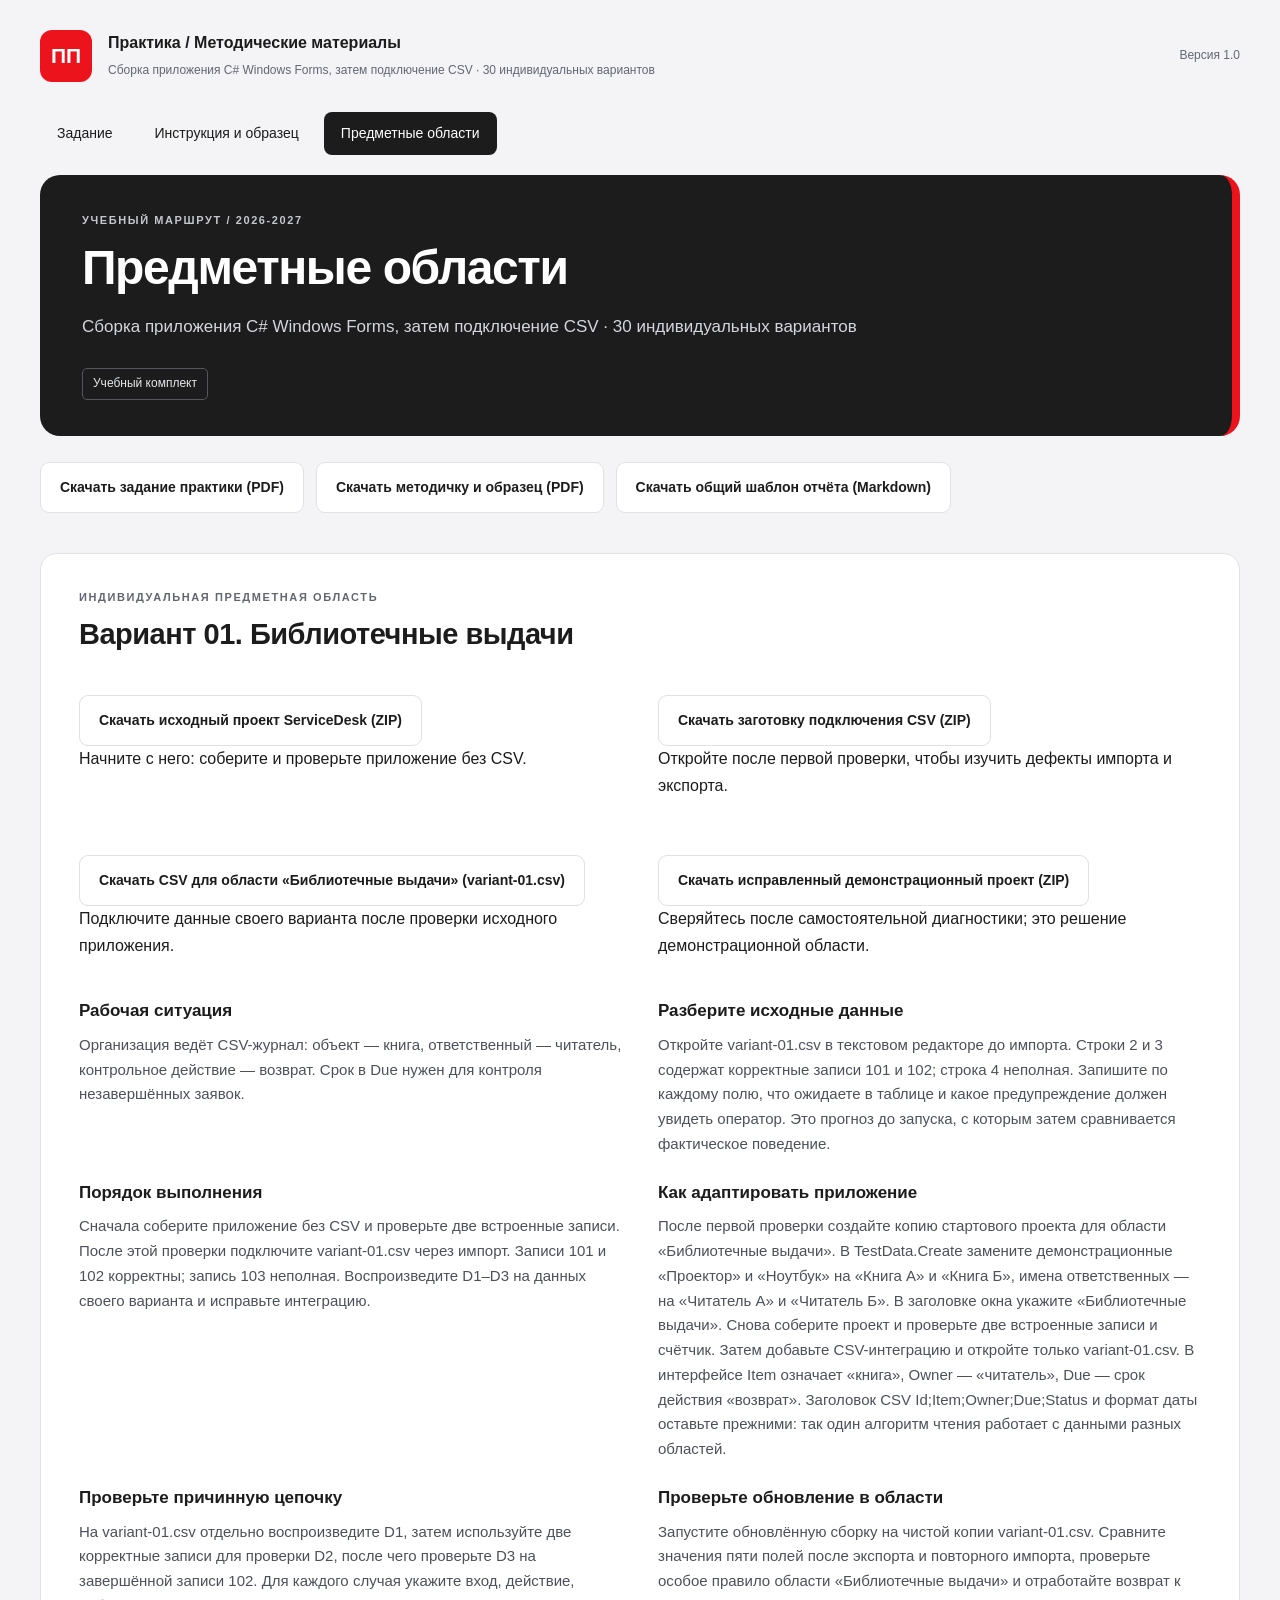
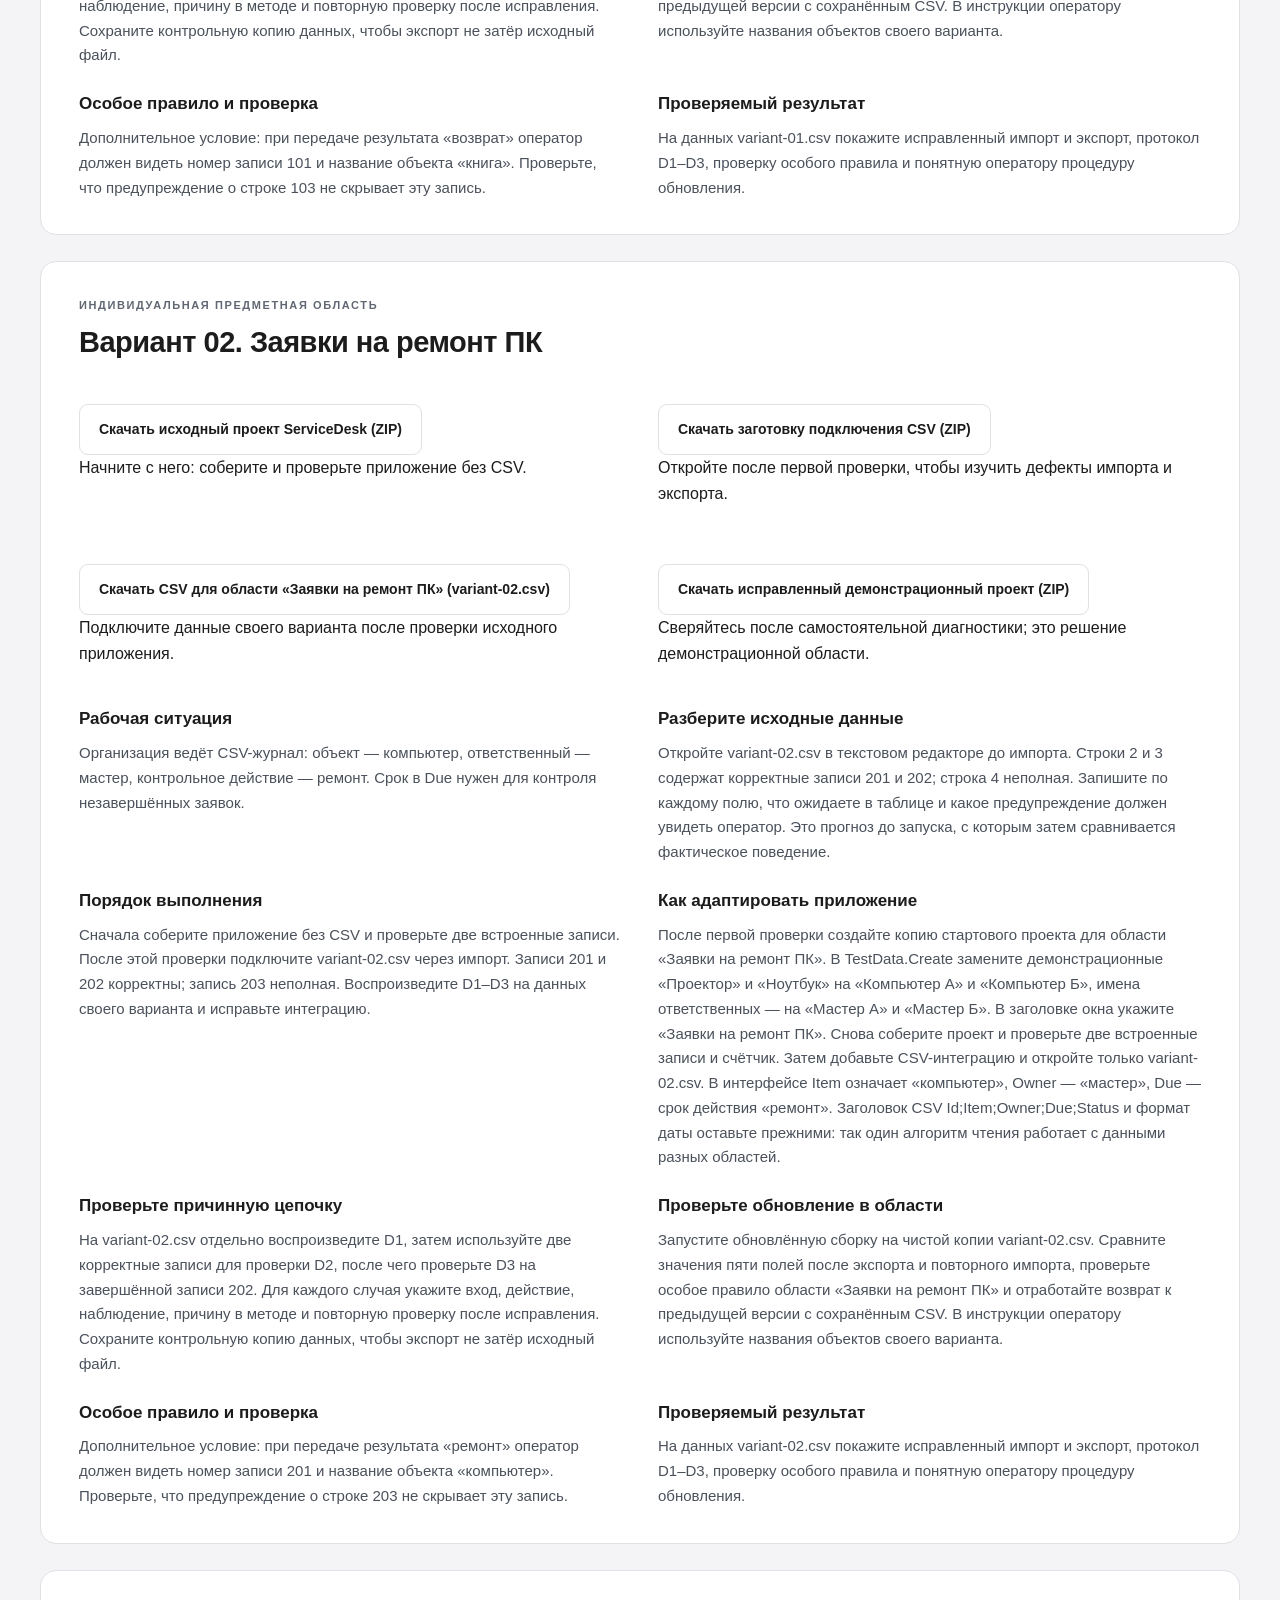
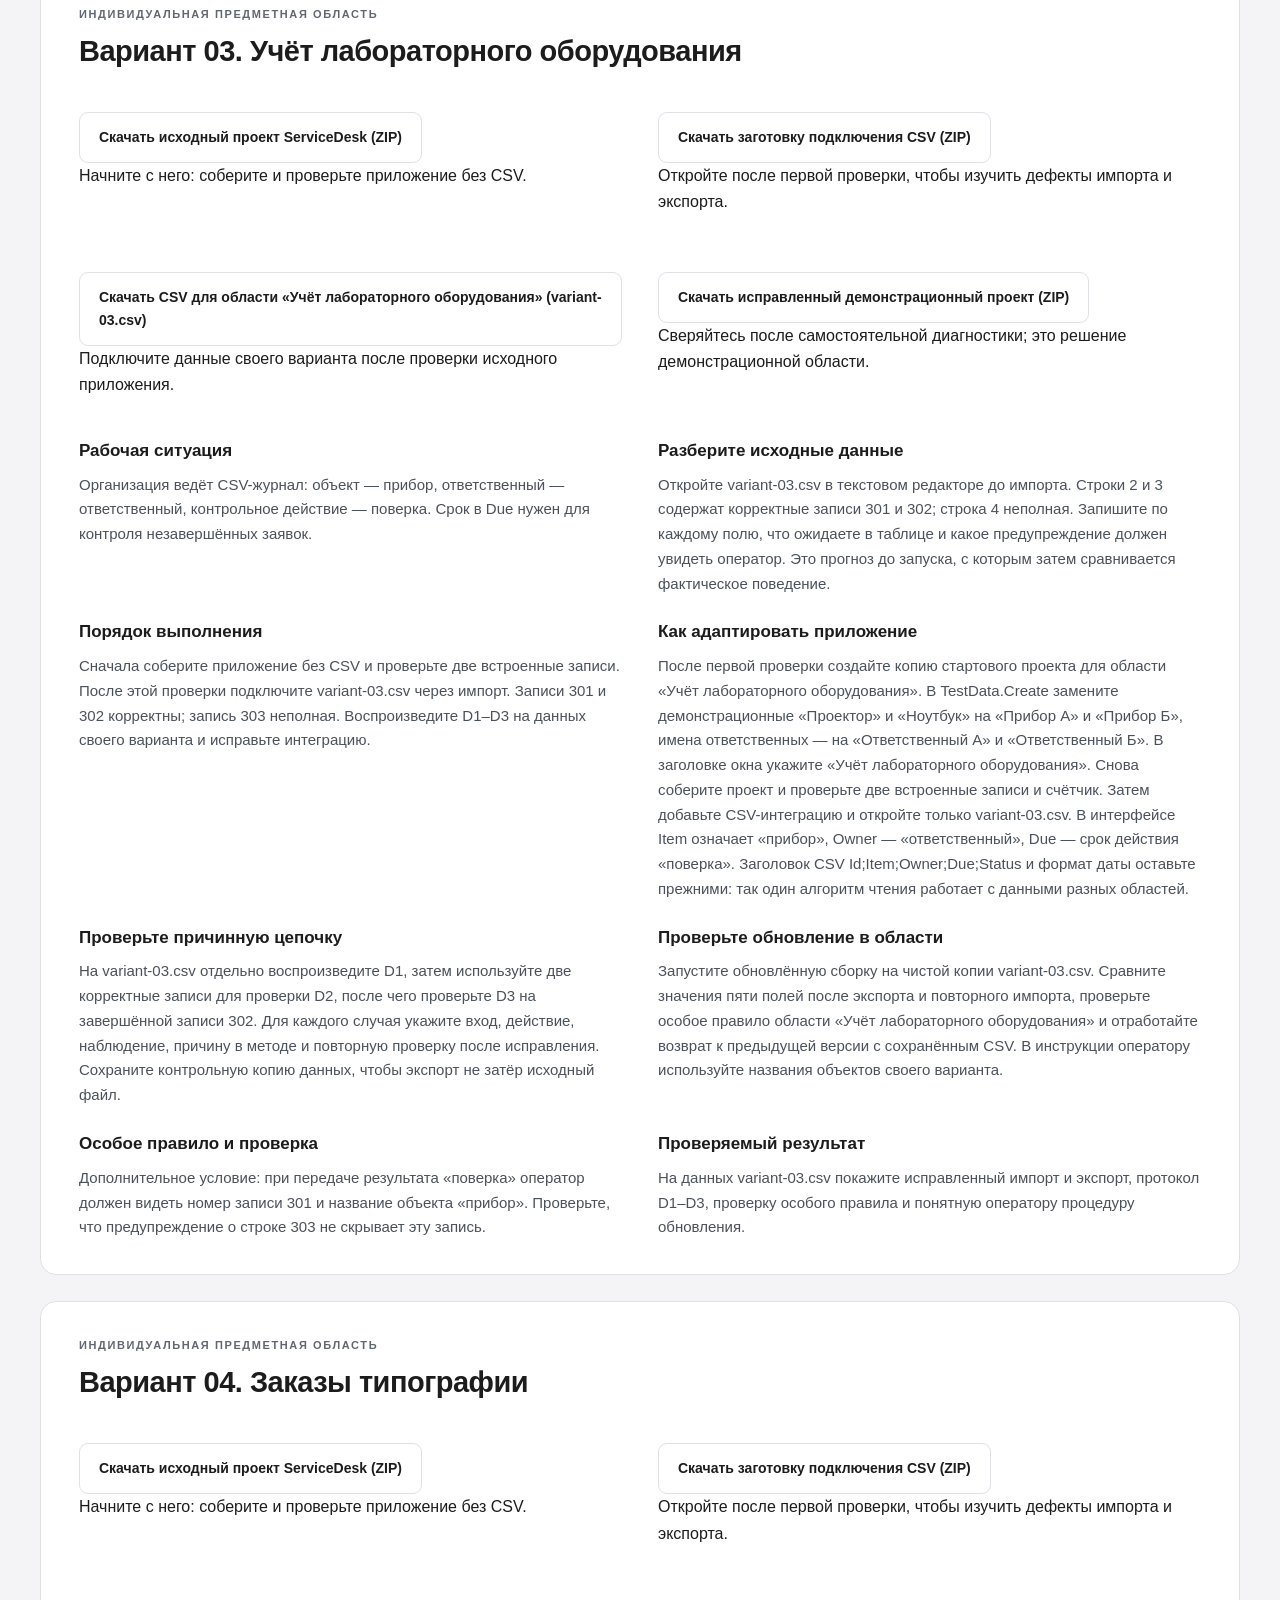
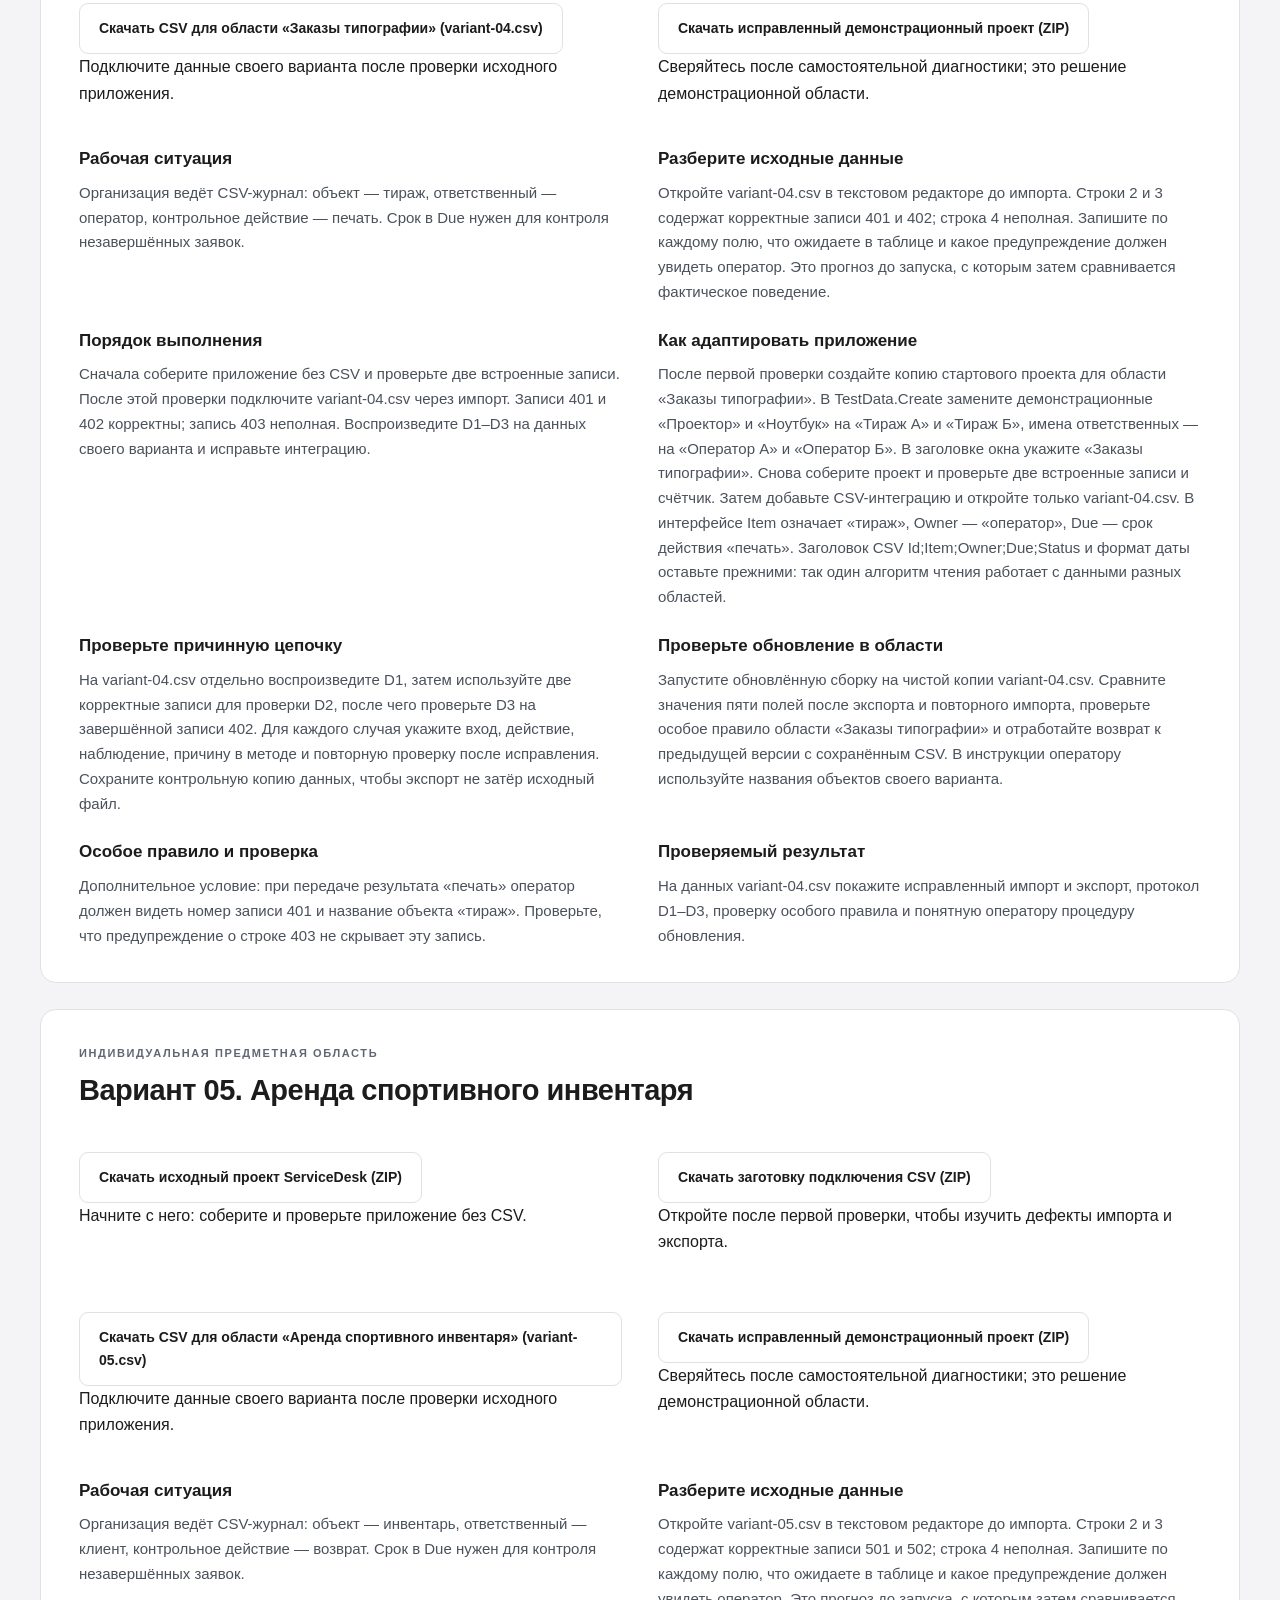
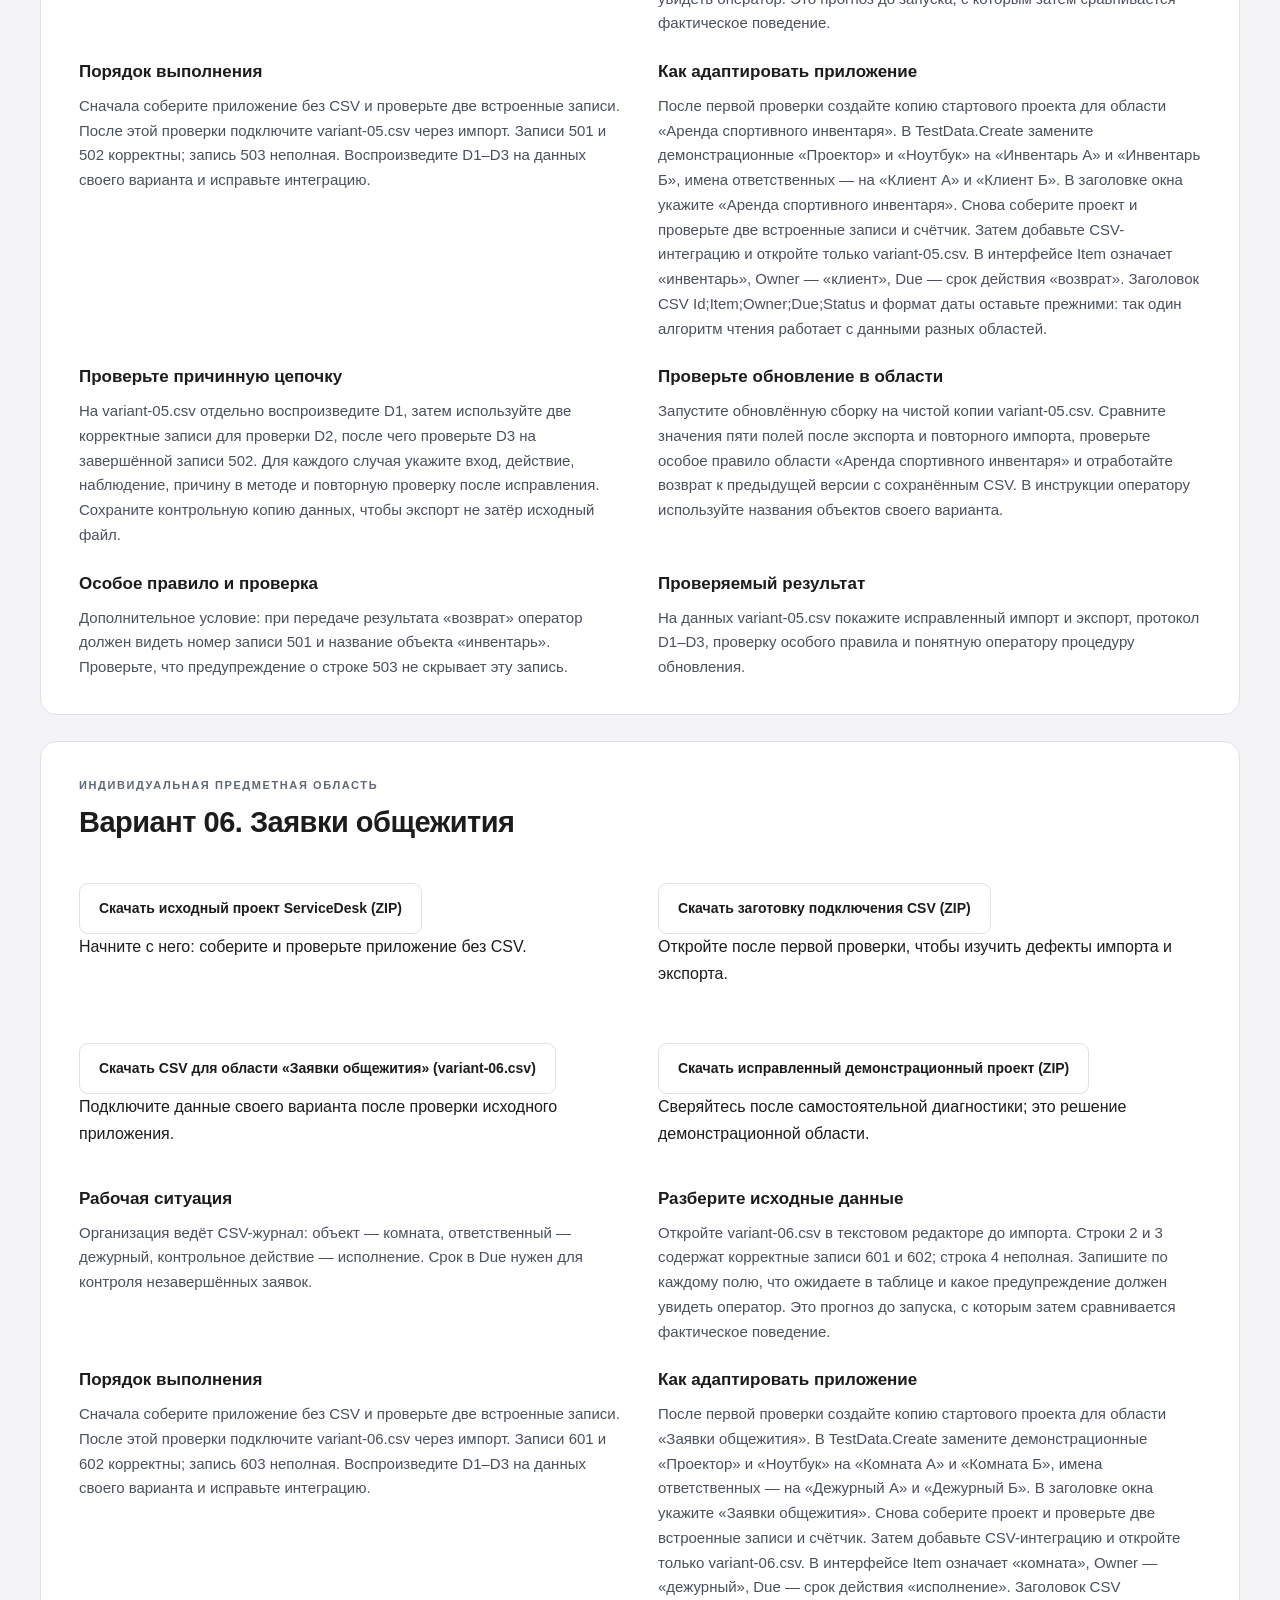
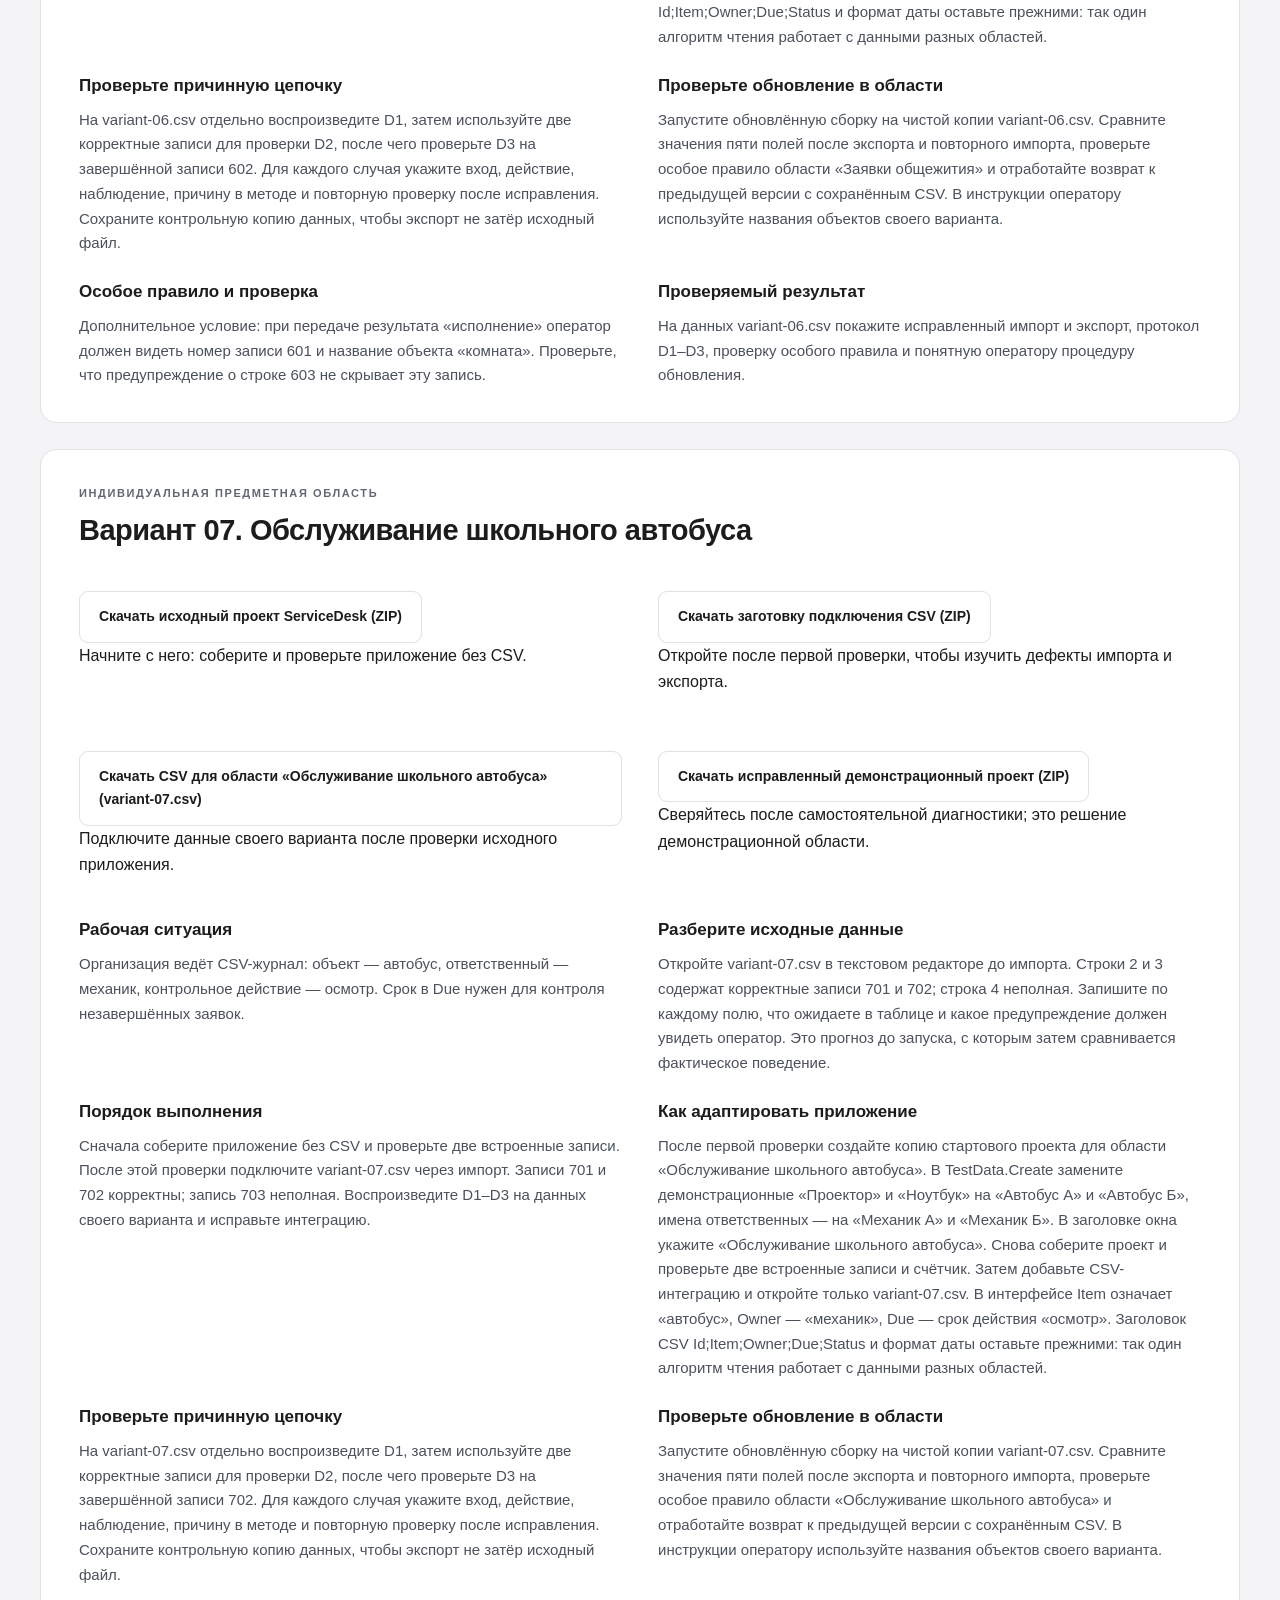
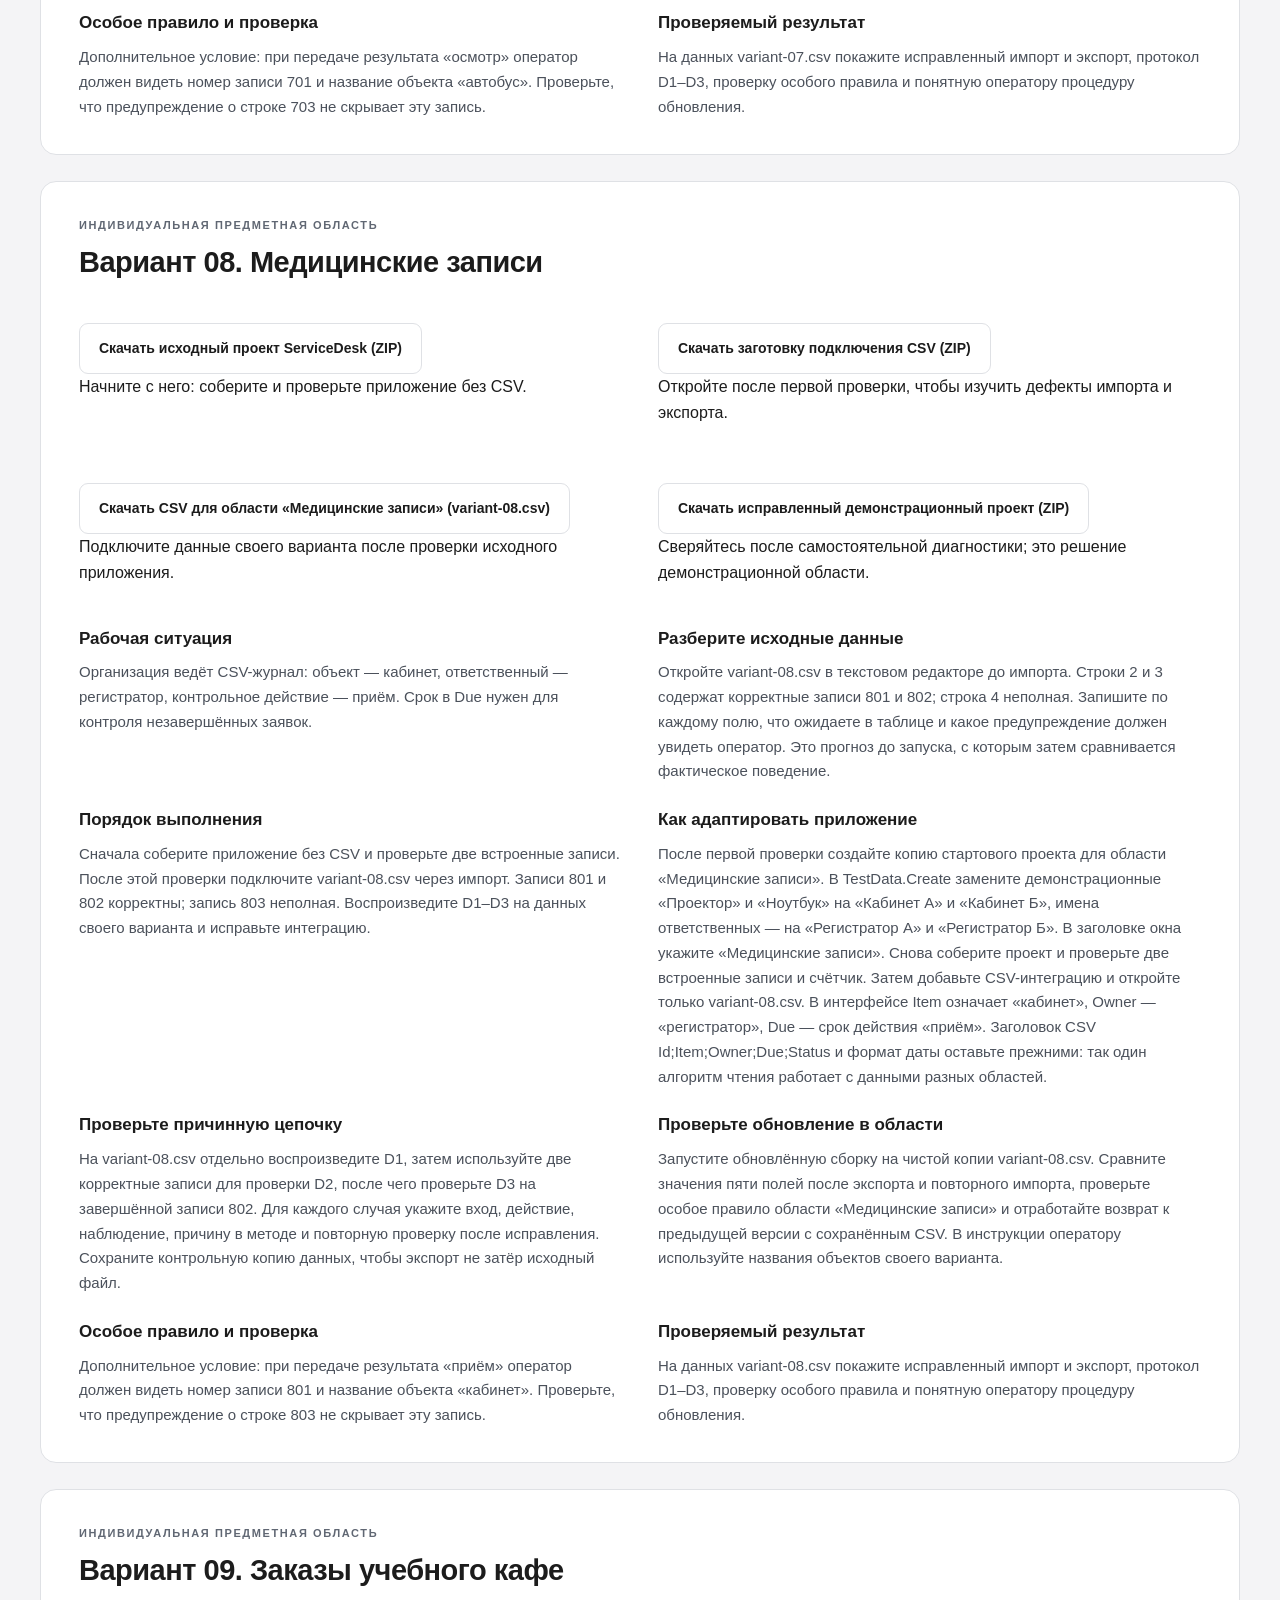
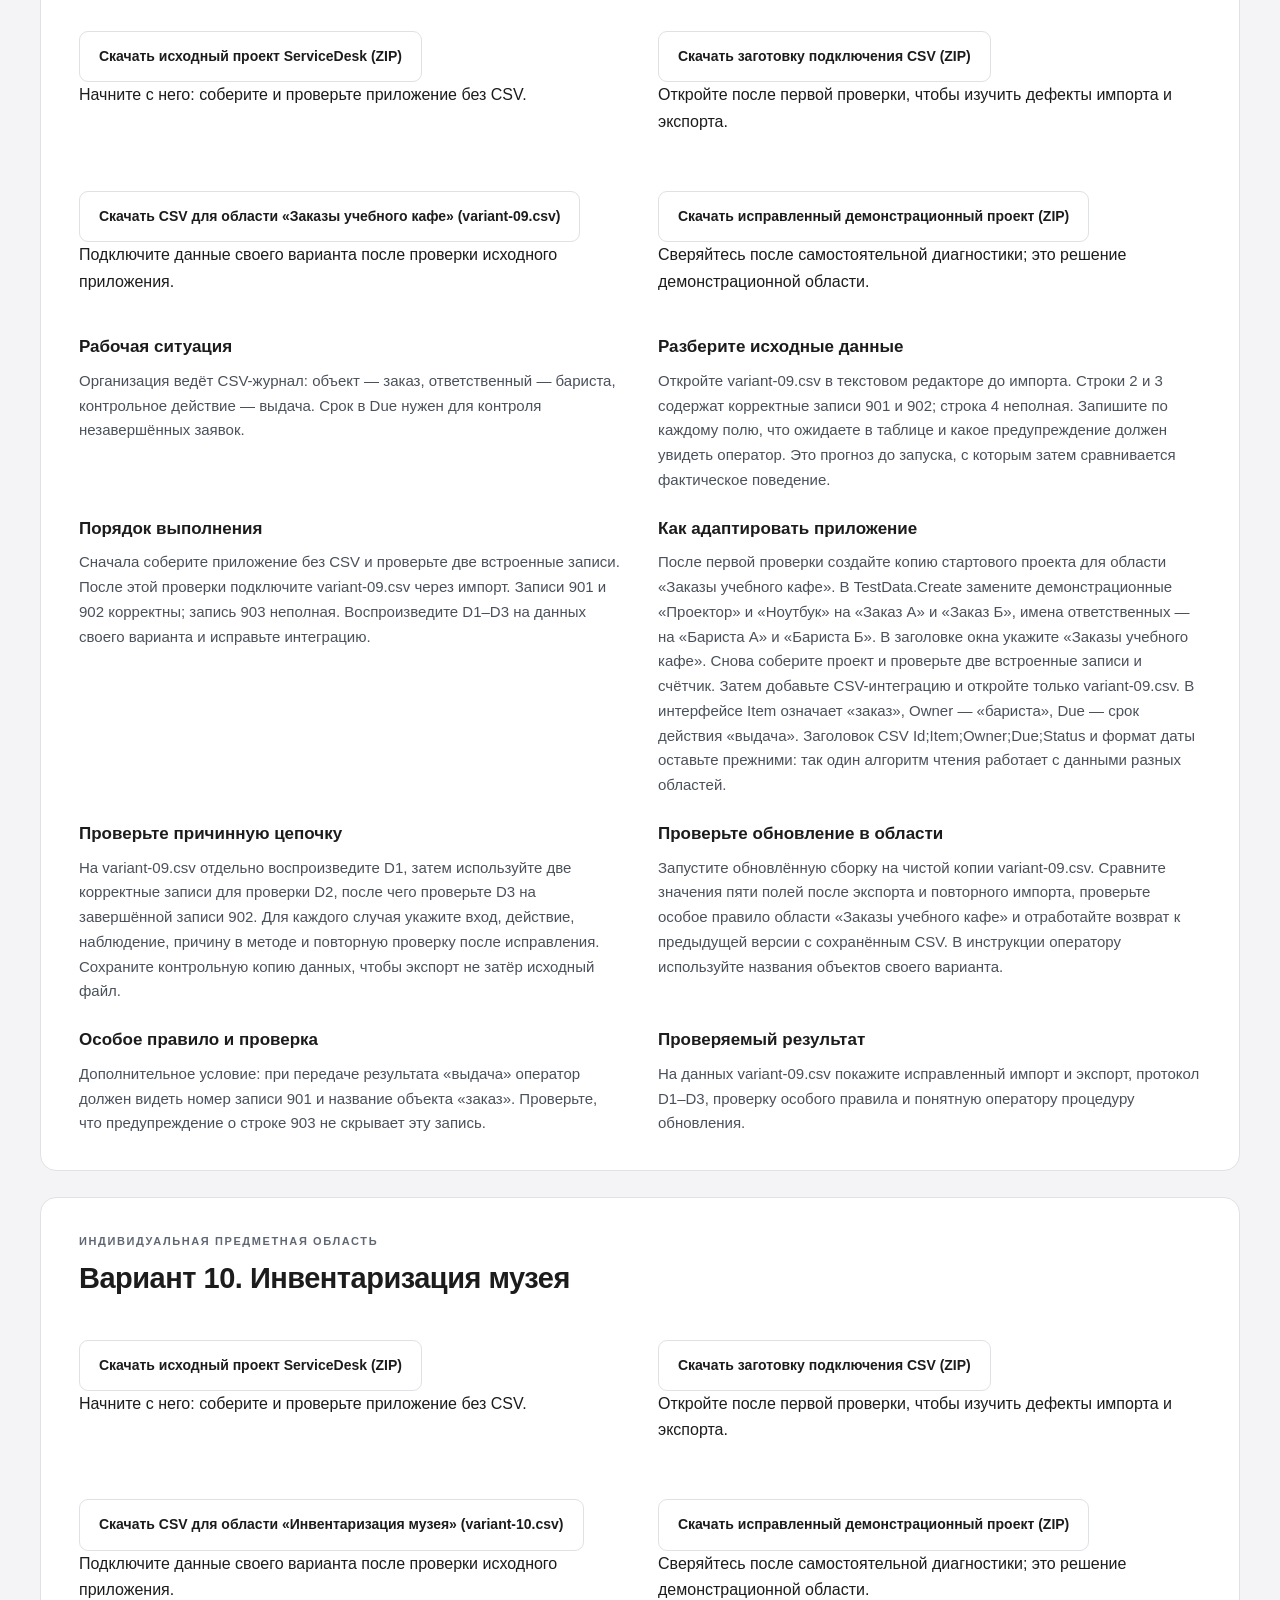
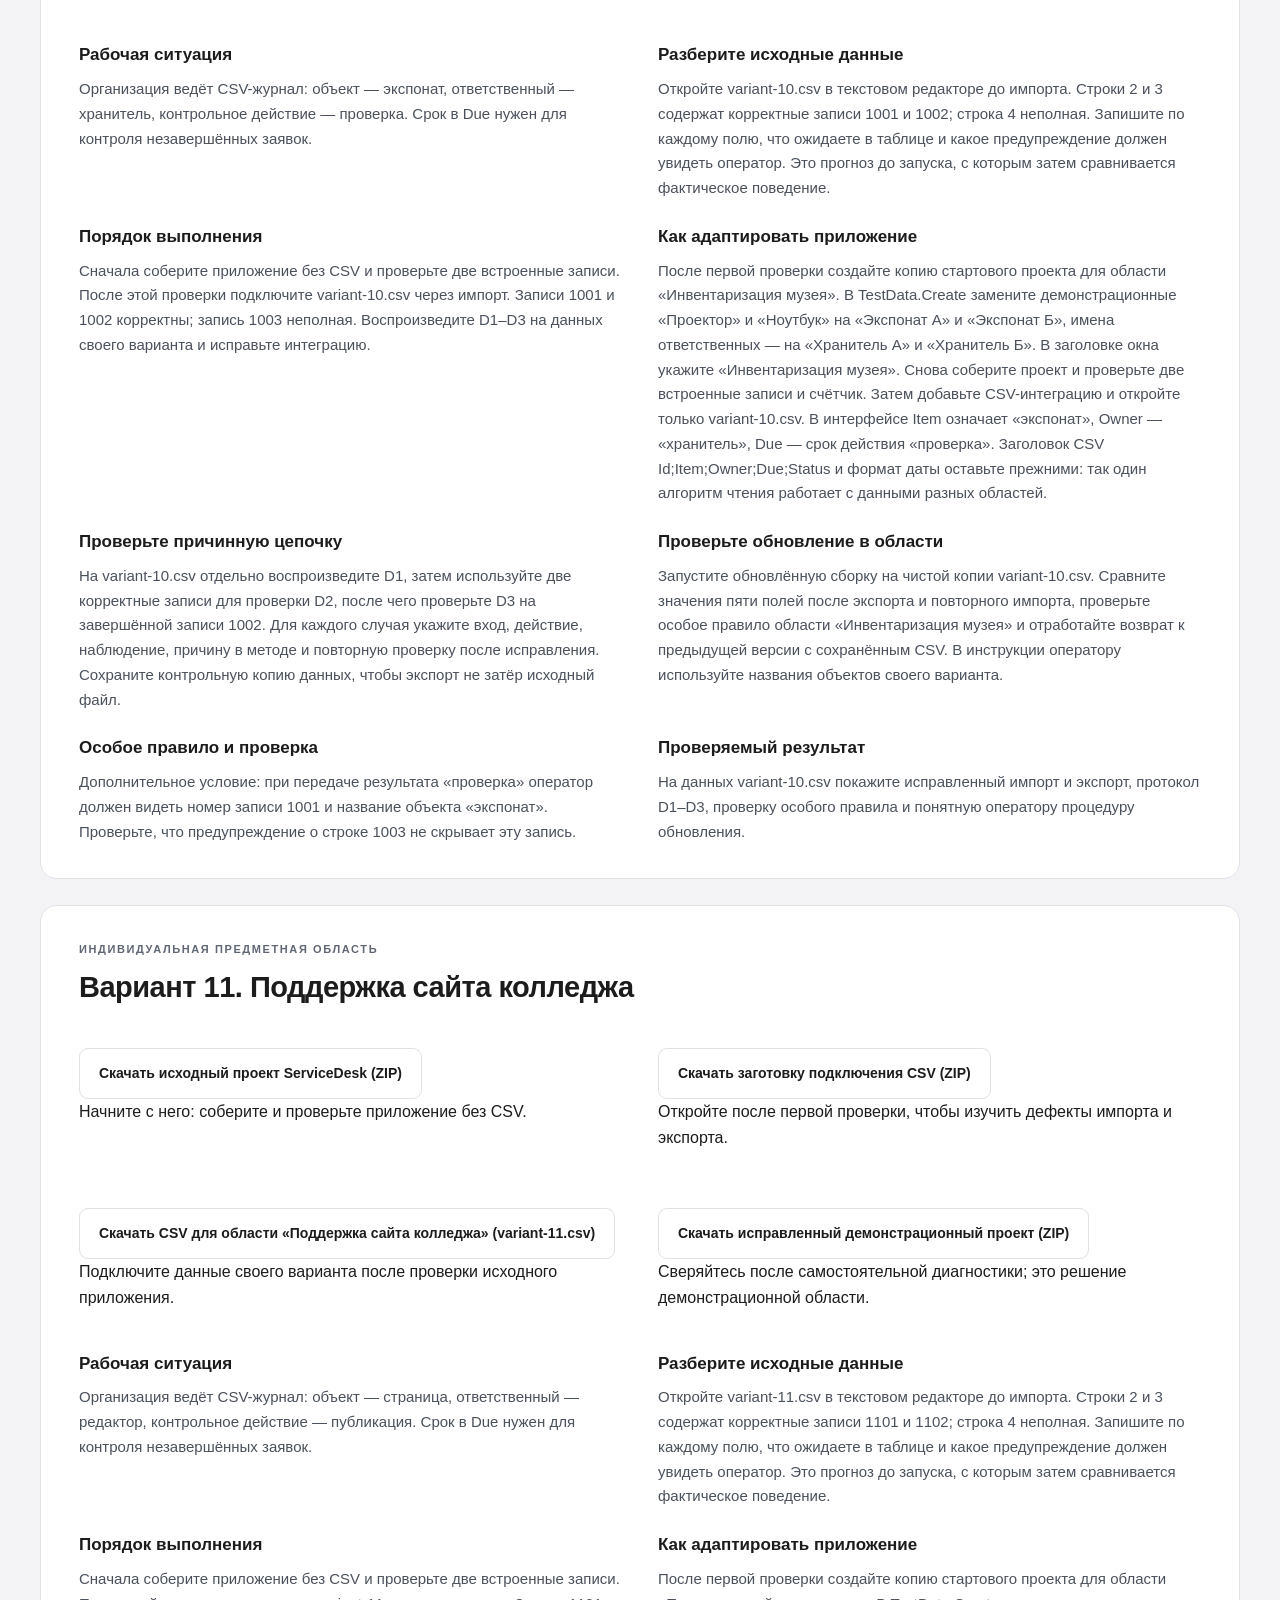
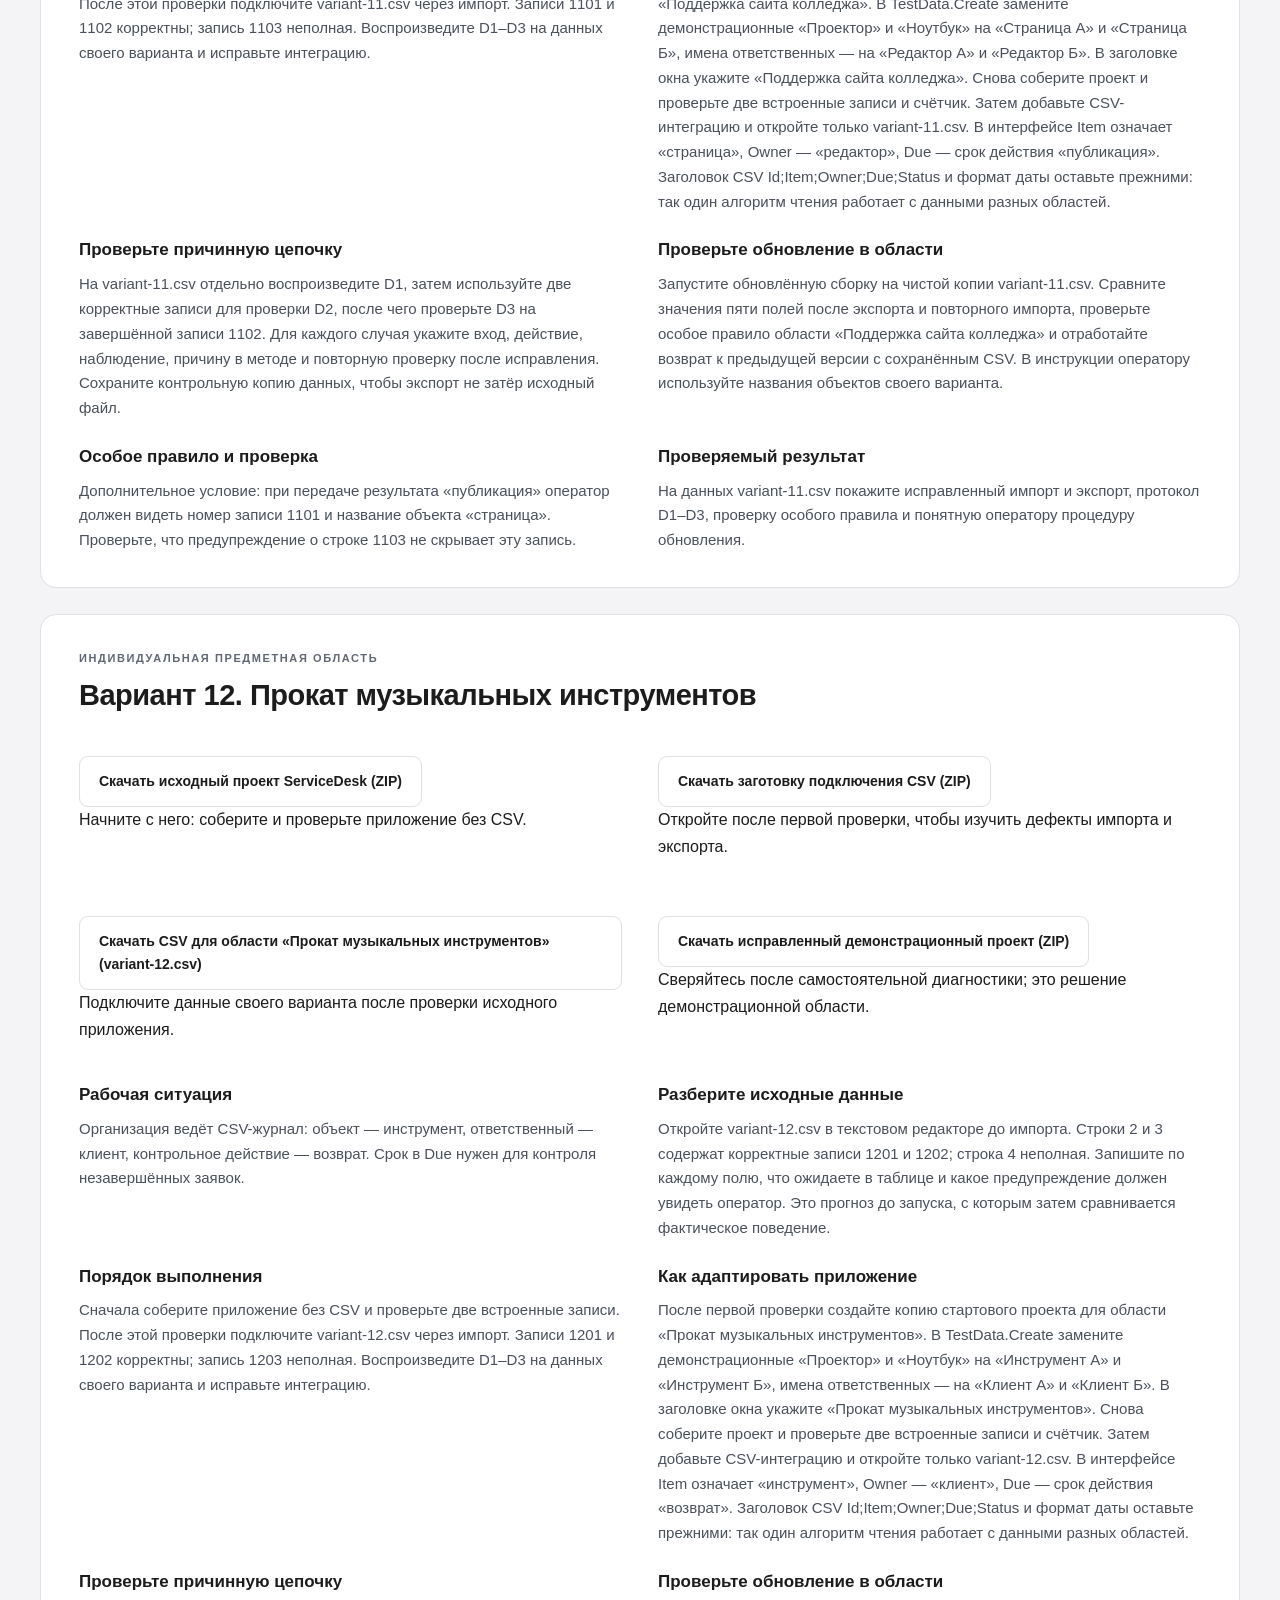
==== commit a075b522: "Expand PP.04.01 assignment and guide with causal workflow" ====
--- a/site/areas.html
+++ b/site/areas.html
@@ -1 +1 @@
-<!doctype html><html lang="ru"><head><meta charset="utf-8"><meta name="viewport" content="width=device-width,initial-scale=1"><title>Предметные области</title><link rel="icon" href="assets/favicon.svg"><link rel="stylesheet" href="assets/style.css"></head><body><a class="skip" href="#main">Перейти к содержанию</a><header class="shell top"><a class="brand" href="index.html"><span class="emblem">ПП</span><span><strong>Практика / Методические материалы</strong><small>Сборка приложения C# Windows Forms, затем подключение CSV · 30 индивидуальных вариантов</small></span></a><span class="version">Версия 1.0</span></header><div class="shell"><nav><a href="index.html" >Задание</a><a href="lessons.html" >Инструкция и образец</a><a href="areas.html" aria-current=page>Предметные области</a></nav><main id="main"><section class="hero"><p class="eyebrow">Учебный маршрут / 2026-2027</p><h1>Предметные области</h1><p>Сборка приложения C# Windows Forms, затем подключение CSV · 30 индивидуальных вариантов</p><span class="badge">Учебный комплект</span></section><div class="downloads"><a class="button" href="downloads/assignment.pdf">Задание PDF</a><a class="button" href="downloads/guide.pdf">Инструкция PDF</a><a class="button" href="downloads/report-template.md">Шаблон отчёта Markdown</a></div><article class="lesson" id="variant-01"><p class="eyebrow">Индивидуальная предметная область</p><h2>Вариант 01. Библиотечные выдачи</h2><div class="blocks"><section class="block text"><h3>Рабочая ситуация</h3><p>Организация ведёт CSV-журнал: объект — книга, ответственный — читатель, контрольное действие — возврат. Срок в Due нужен для контроля незавершённых заявок.</p></section><section class="block text"><h3>Порядок выполнения</h3><p>Сначала соберите приложение без CSV и проверьте две встроенные записи. После этой проверки подключите variant-01.csv через импорт. Записи 101 и 102 корректны; запись 103 неполная. Воспроизведите D1–D3 на данных своего варианта и исправьте интеграцию.</p></section><section class="block text"><h3>Как адаптировать приложение</h3><p>После первой проверки создайте копию стартового проекта для области «Библиотечные выдачи». В TestData.Create замените демонстрационные «Проектор» и «Ноутбук» на «Книга А» и «Книга Б», имена ответственных — на «Читатель А» и «Читатель Б». В заголовке окна укажите «Библиотечные выдачи». Снова соберите проект и проверьте две встроенные записи и счётчик. Затем добавьте CSV-интеграцию и откройте только variant-01.csv. В интерфейсе Item означает «книга», Owner — «читатель», Due — срок действия «возврат». Заголовок CSV Id;Item;Owner;Due;Status и формат даты оставьте прежними: так один алгоритм чтения работает с данными разных областей.</p></section><section class="block text"><h3>Особое правило и проверка</h3><p>Дополнительное условие: при передаче результата «возврат» оператор должен видеть номер записи 101 и название объекта «книга». Проверьте, что предупреждение о строке 103 не скрывает эту запись.</p></section><section class="block text"><h3>Проверяемый результат</h3><p>На данных variant-01.csv покажите исправленный импорт и экспорт, протокол D1–D3, проверку особого правила и понятную оператору процедуру обновления.</p></section><p class="block"><a class="button" href="downloads/ServiceDesk-source.zip">Общий исходный проект: собрать и проверить до подключения CSV</a></p><p class="block"><a class="button" href="downloads/ServiceDesk-csv-draft.zip">Общая заготовка интеграции: использовать после проверки исходного проекта</a></p><p class="block"><a class="button" href="downloads/ServiceDesk-fixed-example.zip">Исправленный демонстрационный пример: открыть после самостоятельной диагностики</a></p><p class="block"><a class="button" href="downloads/variant-01.csv">Ссылка на тестовый стенд для предметной области: данные этого варианта (variant-01.csv)</a></p></div></article><article class="lesson" id="variant-02"><p class="eyebrow">Индивидуальная предметная область</p><h2>Вариант 02. Заявки на ремонт ПК</h2><div class="blocks"><section class="block text"><h3>Рабочая ситуация</h3><p>Организация ведёт CSV-журнал: объект — компьютер, ответственный — мастер, контрольное действие — ремонт. Срок в Due нужен для контроля незавершённых заявок.</p></section><section class="block text"><h3>Порядок выполнения</h3><p>Сначала соберите приложение без CSV и проверьте две встроенные записи. После этой проверки подключите variant-02.csv через импорт. Записи 201 и 202 корректны; запись 203 неполная. Воспроизведите D1–D3 на данных своего варианта и исправьте интеграцию.</p></section><section class="block text"><h3>Как адаптировать приложение</h3><p>После первой проверки создайте копию стартового проекта для области «Заявки на ремонт ПК». В TestData.Create замените демонстрационные «Проектор» и «Ноутбук» на «Компьютер А» и «Компьютер Б», имена ответственных — на «Мастер А» и «Мастер Б». В заголовке окна укажите «Заявки на ремонт ПК». Снова соберите проект и проверьте две встроенные записи и счётчик. Затем добавьте CSV-интеграцию и откройте только variant-02.csv. В интерфейсе Item означает «компьютер», Owner — «мастер», Due — срок действия «ремонт». Заголовок CSV Id;Item;Owner;Due;Status и формат даты оставьте прежними: так один алгоритм чтения работает с данными разных областей.</p></section><section class="block text"><h3>Особое правило и проверка</h3><p>Дополнительное условие: при передаче результата «ремонт» оператор должен видеть номер записи 201 и название объекта «компьютер». Проверьте, что предупреждение о строке 203 не скрывает эту запись.</p></section><section class="block text"><h3>Проверяемый результат</h3><p>На данных variant-02.csv покажите исправленный импорт и экспорт, протокол D1–D3, проверку особого правила и понятную оператору процедуру обновления.</p></section><p class="block"><a class="button" href="downloads/ServiceDesk-source.zip">Общий исходный проект: собрать и проверить до подключения CSV</a></p><p class="block"><a class="button" href="downloads/ServiceDesk-csv-draft.zip">Общая заготовка интеграции: использовать после проверки исходного проекта</a></p><p class="block"><a class="button" href="downloads/ServiceDesk-fixed-example.zip">Исправленный демонстрационный пример: открыть после самостоятельной диагностики</a></p><p class="block"><a class="button" href="downloads/variant-02.csv">Ссылка на тестовый стенд для предметной области: данные этого варианта (variant-02.csv)</a></p></div></article><article class="lesson" id="variant-03"><p class="eyebrow">Индивидуальная предметная область</p><h2>Вариант 03. Учёт лабораторного оборудования</h2><div class="blocks"><section class="block text"><h3>Рабочая ситуация</h3><p>Организация ведёт CSV-журнал: объект — прибор, ответственный — ответственный, контрольное действие — поверка. Срок в Due нужен для контроля незавершённых заявок.</p></section><section class="block text"><h3>Порядок выполнения</h3><p>Сначала соберите приложение без CSV и проверьте две встроенные записи. После этой проверки подключите variant-03.csv через импорт. Записи 301 и 302 корректны; запись 303 неполная. Воспроизведите D1–D3 на данных своего варианта и исправьте интеграцию.</p></section><section class="block text"><h3>Как адаптировать приложение</h3><p>После первой проверки создайте копию стартового проекта для области «Учёт лабораторного оборудования». В TestData.Create замените демонстрационные «Проектор» и «Ноутбук» на «Прибор А» и «Прибор Б», имена ответственных — на «Ответственный А» и «Ответственный Б». В заголовке окна укажите «Учёт лабораторного оборудования». Снова соберите проект и проверьте две встроенные записи и счётчик. Затем добавьте CSV-интеграцию и откройте только variant-03.csv. В интерфейсе Item означает «прибор», Owner — «ответственный», Due — срок действия «поверка». Заголовок CSV Id;Item;Owner;Due;Status и формат даты оставьте прежними: так один алгоритм чтения работает с данными разных областей.</p></section><section class="block text"><h3>Особое правило и проверка</h3><p>Дополнительное условие: при передаче результата «поверка» оператор должен видеть номер записи 301 и название объекта «прибор». Проверьте, что предупреждение о строке 303 не скрывает эту запись.</p></section><section class="block text"><h3>Проверяемый результат</h3><p>На данных variant-03.csv покажите исправленный импорт и экспорт, протокол D1–D3, проверку особого правила и понятную оператору процедуру обновления.</p></section><p class="block"><a class="button" href="downloads/ServiceDesk-source.zip">Общий исходный проект: собрать и проверить до подключения CSV</a></p><p class="block"><a class="button" href="downloads/ServiceDesk-csv-draft.zip">Общая заготовка интеграции: использовать после проверки исходного проекта</a></p><p class="block"><a class="button" href="downloads/ServiceDesk-fixed-example.zip">Исправленный демонстрационный пример: открыть после самостоятельной диагностики</a></p><p class="block"><a class="button" href="downloads/variant-03.csv">Ссылка на тестовый стенд для предметной области: данные этого варианта (variant-03.csv)</a></p></div></article><article class="lesson" id="variant-04"><p class="eyebrow">Индивидуальная предметная область</p><h2>Вариант 04. Заказы типографии</h2><div class="blocks"><section class="block text"><h3>Рабочая ситуация</h3><p>Организация ведёт CSV-журнал: объект — тираж, ответственный — оператор, контрольное действие — печать. Срок в Due нужен для контроля незавершённых заявок.</p></section><section class="block text"><h3>Порядок выполнения</h3><p>Сначала соберите приложение без CSV и проверьте две встроенные записи. После этой проверки подключите variant-04.csv через импорт. Записи 401 и 402 корректны; запись 403 неполная. Воспроизведите D1–D3 на данных своего варианта и исправьте интеграцию.</p></section><section class="block text"><h3>Как адаптировать приложение</h3><p>После первой проверки создайте копию стартового проекта для области «Заказы типографии». В TestData.Create замените демонстрационные «Проектор» и «Ноутбук» на «Тираж А» и «Тираж Б», имена ответственных — на «Оператор А» и «Оператор Б». В заголовке окна укажите «Заказы типографии». Снова соберите проект и проверьте две встроенные записи и счётчик. Затем добавьте CSV-интеграцию и откройте только variant-04.csv. В интерфейсе Item означает «тираж», Owner — «оператор», Due — срок действия «печать». Заголовок CSV Id;Item;Owner;Due;Status и формат даты оставьте прежними: так один алгоритм чтения работает с данными разных областей.</p></section><section class="block text"><h3>Особое правило и проверка</h3><p>Дополнительное условие: при передаче результата «печать» оператор должен видеть номер записи 401 и название объекта «тираж». Проверьте, что предупреждение о строке 403 не скрывает эту запись.</p></section><section class="block text"><h3>Проверяемый результат</h3><p>На данных variant-04.csv покажите исправленный импорт и экспорт, протокол D1–D3, проверку особого правила и понятную оператору процедуру обновления.</p></section><p class="block"><a class="button" href="downloads/ServiceDesk-source.zip">Общий исходный проект: собрать и проверить до подключения CSV</a></p><p class="block"><a class="button" href="downloads/ServiceDesk-csv-draft.zip">Общая заготовка интеграции: использовать после проверки исходного проекта</a></p><p class="block"><a class="button" href="downloads/ServiceDesk-fixed-example.zip">Исправленный демонстрационный пример: открыть после самостоятельной диагностики</a></p><p class="block"><a class="button" href="downloads/variant-04.csv">Ссылка на тестовый стенд для предметной области: данные этого варианта (variant-04.csv)</a></p></div></article><article class="lesson" id="variant-05"><p class="eyebrow">Индивидуальная предметная область</p><h2>Вариант 05. Аренда спортивного инвентаря</h2><div class="blocks"><section class="block text"><h3>Рабочая ситуация</h3><p>Организация ведёт CSV-журнал: объект — инвентарь, ответственный — клиент, контрольное действие — возврат. Срок в Due нужен для контроля незавершённых заявок.</p></section><section class="block text"><h3>Порядок выполнения</h3><p>Сначала соберите приложение без CSV и проверьте две встроенные записи. После этой проверки подключите variant-05.csv через импорт. Записи 501 и 502 корректны; запись 503 неполная. Воспроизведите D1–D3 на данных своего варианта и исправьте интеграцию.</p></section><section class="block text"><h3>Как адаптировать приложение</h3><p>После первой проверки создайте копию стартового проекта для области «Аренда спортивного инвентаря». В TestData.Create замените демонстрационные «Проектор» и «Ноутбук» на «Инвентарь А» и «Инвентарь Б», имена ответственных — на «Клиент А» и «Клиент Б». В заголовке окна укажите «Аренда спортивного инвентаря». Снова соберите проект и проверьте две встроенные записи и счётчик. Затем добавьте CSV-интеграцию и откройте только variant-05.csv. В интерфейсе Item означает «инвентарь», Owner — «клиент», Due — срок действия «возврат». Заголовок CSV Id;Item;Owner;Due;Status и формат даты оставьте прежними: так один алгоритм чтения работает с данными разных областей.</p></section><section class="block text"><h3>Особое правило и проверка</h3><p>Дополнительное условие: при передаче результата «возврат» оператор должен видеть номер записи 501 и название объекта «инвентарь». Проверьте, что предупреждение о строке 503 не скрывает эту запись.</p></section><section class="block text"><h3>Проверяемый результат</h3><p>На данных variant-05.csv покажите исправленный импорт и экспорт, протокол D1–D3, проверку особого правила и понятную оператору процедуру обновления.</p></section><p class="block"><a class="button" href="downloads/ServiceDesk-source.zip">Общий исходный проект: собрать и проверить до подключения CSV</a></p><p class="block"><a class="button" href="downloads/ServiceDesk-csv-draft.zip">Общая заготовка интеграции: использовать после проверки исходного проекта</a></p><p class="block"><a class="button" href="downloads/ServiceDesk-fixed-example.zip">Исправленный демонстрационный пример: открыть после самостоятельной диагностики</a></p><p class="block"><a class="button" href="downloads/variant-05.csv">Ссылка на тестовый стенд для предметной области: данные этого варианта (variant-05.csv)</a></p></div></article><article class="lesson" id="variant-06"><p class="eyebrow">Индивидуальная предметная область</p><h2>Вариант 06. Заявки общежития</h2><div class="blocks"><section class="block text"><h3>Рабочая ситуация</h3><p>Организация ведёт CSV-журнал: объект — комната, ответственный — дежурный, контрольное действие — исполнение. Срок в Due нужен для контроля незавершённых заявок.</p></section><section class="block text"><h3>Порядок выполнения</h3><p>Сначала соберите приложение без CSV и проверьте две встроенные записи. После этой проверки подключите variant-06.csv через импорт. Записи 601 и 602 корректны; запись 603 неполная. Воспроизведите D1–D3 на данных своего варианта и исправьте интеграцию.</p></section><section class="block text"><h3>Как адаптировать приложение</h3><p>После первой проверки создайте копию стартового проекта для области «Заявки общежития». В TestData.Create замените демонстрационные «Проектор» и «Ноутбук» на «Комната А» и «Комната Б», имена ответственных — на «Дежурный А» и «Дежурный Б». В заголовке окна укажите «Заявки общежития». Снова соберите проект и проверьте две встроенные записи и счётчик. Затем добавьте CSV-интеграцию и откройте только variant-06.csv. В интерфейсе Item означает «комната», Owner — «дежурный», Due — срок действия «исполнение». Заголовок CSV Id;Item;Owner;Due;Status и формат даты оставьте прежними: так один алгоритм чтения работает с данными разных областей.</p></section><section class="block text"><h3>Особое правило и проверка</h3><p>Дополнительное условие: при передаче результата «исполнение» оператор должен видеть номер записи 601 и название объекта «комната». Проверьте, что предупреждение о строке 603 не скрывает эту запись.</p></section><section class="block text"><h3>Проверяемый результат</h3><p>На данных variant-06.csv покажите исправленный импорт и экспорт, протокол D1–D3, проверку особого правила и понятную оператору процедуру обновления.</p></section><p class="block"><a class="button" href="downloads/ServiceDesk-source.zip">Общий исходный проект: собрать и проверить до подключения CSV</a></p><p class="block"><a class="button" href="downloads/ServiceDesk-csv-draft.zip">Общая заготовка интеграции: использовать после проверки исходного проекта</a></p><p class="block"><a class="button" href="downloads/ServiceDesk-fixed-example.zip">Исправленный демонстрационный пример: открыть после самостоятельной диагностики</a></p><p class="block"><a class="button" href="downloads/variant-06.csv">Ссылка на тестовый стенд для предметной области: данные этого варианта (variant-06.csv)</a></p></div></article><article class="lesson" id="variant-07"><p class="eyebrow">Индивидуальная предметная область</p><h2>Вариант 07. Обслуживание школьного автобуса</h2><div class="blocks"><section class="block text"><h3>Рабочая ситуация</h3><p>Организация ведёт CSV-журнал: объект — автобус, ответственный — механик, контрольное действие — осмотр. Срок в Due нужен для контроля незавершённых заявок.</p></section><section class="block text"><h3>Порядок выполнения</h3><p>Сначала соберите приложение без CSV и проверьте две встроенные записи. После этой проверки подключите variant-07.csv через импорт. Записи 701 и 702 корректны; запись 703 неполная. Воспроизведите D1–D3 на данных своего варианта и исправьте интеграцию.</p></section><section class="block text"><h3>Как адаптировать приложение</h3><p>После первой проверки создайте копию стартового проекта для области «Обслуживание школьного автобуса». В TestData.Create замените демонстрационные «Проектор» и «Ноутбук» на «Автобус А» и «Автобус Б», имена ответственных — на «Механик А» и «Механик Б». В заголовке окна укажите «Обслуживание школьного автобуса». Снова соберите проект и проверьте две встроенные записи и счётчик. Затем добавьте CSV-интеграцию и откройте только variant-07.csv. В интерфейсе Item означает «автобус», Owner — «механик», Due — срок действия «осмотр». Заголовок CSV Id;Item;Owner;Due;Status и формат даты оставьте прежними: так один алгоритм чтения работает с данными разных областей.</p></section><section class="block text"><h3>Особое правило и проверка</h3><p>Дополнительное условие: при передаче результата «осмотр» оператор должен видеть номер записи 701 и название объекта «автобус». Проверьте, что предупреждение о строке 703 не скрывает эту запись.</p></section><section class="block text"><h3>Проверяемый результат</h3><p>На данных variant-07.csv покажите исправленный импорт и экспорт, протокол D1–D3, проверку особого правила и понятную оператору процедуру обновления.</p></section><p class="block"><a class="button" href="downloads/ServiceDesk-source.zip">Общий исходный проект: собрать и проверить до подключения CSV</a></p><p class="block"><a class="button" href="downloads/ServiceDesk-csv-draft.zip">Общая заготовка интеграции: использовать после проверки исходного проекта</a></p><p class="block"><a class="button" href="downloads/ServiceDesk-fixed-example.zip">Исправленный демонстрационный пример: открыть после самостоятельной диагностики</a></p><p class="block"><a class="button" href="downloads/variant-07.csv">Ссылка на тестовый стенд для предметной области: данные этого варианта (variant-07.csv)</a></p></div></article><article class="lesson" id="variant-08"><p class="eyebrow">Индивидуальная предметная область</p><h2>Вариант 08. Медицинские записи</h2><div class="blocks"><section class="block text"><h3>Рабочая ситуация</h3><p>Организация ведёт CSV-журнал: объект — кабинет, ответственный — регистратор, контрольное действие — приём. Срок в Due нужен для контроля незавершённых заявок.</p></section><section class="block text"><h3>Порядок выполнения</h3><p>Сначала соберите приложение без CSV и проверьте две встроенные записи. После этой проверки подключите variant-08.csv через импорт. Записи 801 и 802 корректны; запись 803 неполная. Воспроизведите D1–D3 на данных своего варианта и исправьте интеграцию.</p></section><section class="block text"><h3>Как адаптировать приложение</h3><p>После первой проверки создайте копию стартового проекта для области «Медицинские записи». В TestData.Create замените демонстрационные «Проектор» и «Ноутбук» на «Кабинет А» и «Кабинет Б», имена ответственных — на «Регистратор А» и «Регистратор Б». В заголовке окна укажите «Медицинские записи». Снова соберите проект и проверьте две встроенные записи и счётчик. Затем добавьте CSV-интеграцию и откройте только variant-08.csv. В интерфейсе Item означает «кабинет», Owner — «регистратор», Due — срок действия «приём». Заголовок CSV Id;Item;Owner;Due;Status и формат даты оставьте прежними: так один алгоритм чтения работает с данными разных областей.</p></section><section class="block text"><h3>Особое правило и проверка</h3><p>Дополнительное условие: при передаче результата «приём» оператор должен видеть номер записи 801 и название объекта «кабинет». Проверьте, что предупреждение о строке 803 не скрывает эту запись.</p></section><section class="block text"><h3>Проверяемый результат</h3><p>На данных variant-08.csv покажите исправленный импорт и экспорт, протокол D1–D3, проверку особого правила и понятную оператору процедуру обновления.</p></section><p class="block"><a class="button" href="downloads/ServiceDesk-source.zip">Общий исходный проект: собрать и проверить до подключения CSV</a></p><p class="block"><a class="button" href="downloads/ServiceDesk-csv-draft.zip">Общая заготовка интеграции: использовать после проверки исходного проекта</a></p><p class="block"><a class="button" href="downloads/ServiceDesk-fixed-example.zip">Исправленный демонстрационный пример: открыть после самостоятельной диагностики</a></p><p class="block"><a class="button" href="downloads/variant-08.csv">Ссылка на тестовый стенд для предметной области: данные этого варианта (variant-08.csv)</a></p></div></article><article class="lesson" id="variant-09"><p class="eyebrow">Индивидуальная предметная область</p><h2>Вариант 09. Заказы учебного кафе</h2><div class="blocks"><section class="block text"><h3>Рабочая ситуация</h3><p>Организация ведёт CSV-журнал: объект — заказ, ответственный — бариста, контрольное действие — выдача. Срок в Due нужен для контроля незавершённых заявок.</p></section><section class="block text"><h3>Порядок выполнения</h3><p>Сначала соберите приложение без CSV и проверьте две встроенные записи. После этой проверки подключите variant-09.csv через импорт. Записи 901 и 902 корректны; запись 903 неполная. Воспроизведите D1–D3 на данных своего варианта и исправьте интеграцию.</p></section><section class="block text"><h3>Как адаптировать приложение</h3><p>После первой проверки создайте копию стартового проекта для области «Заказы учебного кафе». В TestData.Create замените демонстрационные «Проектор» и «Ноутбук» на «Заказ А» и «Заказ Б», имена ответственных — на «Бариста А» и «Бариста Б». В заголовке окна укажите «Заказы учебного кафе». Снова соберите проект и проверьте две встроенные записи и счётчик. Затем добавьте CSV-интеграцию и откройте только variant-09.csv. В интерфейсе Item означает «заказ», Owner — «бариста», Due — срок действия «выдача». Заголовок CSV Id;Item;Owner;Due;Status и формат даты оставьте прежними: так один алгоритм чтения работает с данными разных областей.</p></section><section class="block text"><h3>Особое правило и проверка</h3><p>Дополнительное условие: при передаче результата «выдача» оператор должен видеть номер записи 901 и название объекта «заказ». Проверьте, что предупреждение о строке 903 не скрывает эту запись.</p></section><section class="block text"><h3>Проверяемый результат</h3><p>На данных variant-09.csv покажите исправленный импорт и экспорт, протокол D1–D3, проверку особого правила и понятную оператору процедуру обновления.</p></section><p class="block"><a class="button" href="downloads/ServiceDesk-source.zip">Общий исходный проект: собрать и проверить до подключения CSV</a></p><p class="block"><a class="button" href="downloads/ServiceDesk-csv-draft.zip">Общая заготовка интеграции: использовать после проверки исходного проекта</a></p><p class="block"><a class="button" href="downloads/ServiceDesk-fixed-example.zip">Исправленный демонстрационный пример: открыть после самостоятельной диагностики</a></p><p class="block"><a class="button" href="downloads/variant-09.csv">Ссылка на тестовый стенд для предметной области: данные этого варианта (variant-09.csv)</a></p></div></article><article class="lesson" id="variant-10"><p class="eyebrow">Индивидуальная предметная область</p><h2>Вариант 10. Инвентаризация музея</h2><div class="blocks"><section class="block text"><h3>Рабочая ситуация</h3><p>Организация ведёт CSV-журнал: объект — экспонат, ответственный — хранитель, контрольное действие — проверка. Срок в Due нужен для контроля незавершённых заявок.</p></section><section class="block text"><h3>Порядок выполнения</h3><p>Сначала соберите приложение без CSV и проверьте две встроенные записи. После этой проверки подключите variant-10.csv через импорт. Записи 1001 и 1002 корректны; запись 1003 неполная. Воспроизведите D1–D3 на данных своего варианта и исправьте интеграцию.</p></section><section class="block text"><h3>Как адаптировать приложение</h3><p>После первой проверки создайте копию стартового проекта для области «Инвентаризация музея». В TestData.Create замените демонстрационные «Проектор» и «Ноутбук» на «Экспонат А» и «Экспонат Б», имена ответственных — на «Хранитель А» и «Хранитель Б». В заголовке окна укажите «Инвентаризация музея». Снова соберите проект и проверьте две встроенные записи и счётчик. Затем добавьте CSV-интеграцию и откройте только variant-10.csv. В интерфейсе Item означает «экспонат», Owner — «хранитель», Due — срок действия «проверка». Заголовок CSV Id;Item;Owner;Due;Status и формат даты оставьте прежними: так один алгоритм чтения работает с данными разных областей.</p></section><section class="block text"><h3>Особое правило и проверка</h3><p>Дополнительное условие: при передаче результата «проверка» оператор должен видеть номер записи 1001 и название объекта «экспонат». Проверьте, что предупреждение о строке 1003 не скрывает эту запись.</p></section><section class="block text"><h3>Проверяемый результат</h3><p>На данных variant-10.csv покажите исправленный импорт и экспорт, протокол D1–D3, проверку особого правила и понятную оператору процедуру обновления.</p></section><p class="block"><a class="button" href="downloads/ServiceDesk-source.zip">Общий исходный проект: собрать и проверить до подключения CSV</a></p><p class="block"><a class="button" href="downloads/ServiceDesk-csv-draft.zip">Общая заготовка интеграции: использовать после проверки исходного проекта</a></p><p class="block"><a class="button" href="downloads/ServiceDesk-fixed-example.zip">Исправленный демонстрационный пример: открыть после самостоятельной диагностики</a></p><p class="block"><a class="button" href="downloads/variant-10.csv">Ссылка на тестовый стенд для предметной области: данные этого варианта (variant-10.csv)</a></p></div></article><article class="lesson" id="variant-11"><p class="eyebrow">Индивидуальная предметная область</p><h2>Вариант 11. Поддержка сайта колледжа</h2><div class="blocks"><section class="block text"><h3>Рабочая ситуация</h3><p>Организация ведёт CSV-журнал: объект — страница, ответственный — редактор, контрольное действие — публикация. Срок в Due нужен для контроля незавершённых заявок.</p></section><section class="block text"><h3>Порядок выполнения</h3><p>Сначала соберите приложение без CSV и проверьте две встроенные записи. После этой проверки подключите variant-11.csv через импорт. Записи 1101 и 1102 корректны; запись 1103 неполная. Воспроизведите D1–D3 на данных своего варианта и исправьте интеграцию.</p></section><section class="block text"><h3>Как адаптировать приложение</h3><p>После первой проверки создайте копию стартового проекта для области «Поддержка сайта колледжа». В TestData.Create замените демонстрационные «Проектор» и «Ноутбук» на «Страница А» и «Страница Б», имена ответственных — на «Редактор А» и «Редактор Б». В заголовке окна укажите «Поддержка сайта колледжа». Снова соберите проект и проверьте две встроенные записи и счётчик. Затем добавьте CSV-интеграцию и откройте только variant-11.csv. В интерфейсе Item означает «страница», Owner — «редактор», Due — срок действия «публикация». Заголовок CSV Id;Item;Owner;Due;Status и формат даты оставьте прежними: так один алгоритм чтения работает с данными разных областей.</p></section><section class="block text"><h3>Особое правило и проверка</h3><p>Дополнительное условие: при передаче результата «публикация» оператор должен видеть номер записи 1101 и название объекта «страница». Проверьте, что предупреждение о строке 1103 не скрывает эту запись.</p></section><section class="block text"><h3>Проверяемый результат</h3><p>На данных variant-11.csv покажите исправленный импорт и экспорт, протокол D1–D3, проверку особого правила и понятную оператору процедуру обновления.</p></section><p class="block"><a class="button" href="downloads/ServiceDesk-source.zip">Общий исходный проект: собрать и проверить до подключения CSV</a></p><p class="block"><a class="button" href="downloads/ServiceDesk-csv-draft.zip">Общая заготовка интеграции: использовать после проверки исходного проекта</a></p><p class="block"><a class="button" href="downloads/ServiceDesk-fixed-example.zip">Исправленный демонстрационный пример: открыть после самостоятельной диагностики</a></p><p class="block"><a class="button" href="downloads/variant-11.csv">Ссылка на тестовый стенд для предметной области: данные этого варианта (variant-11.csv)</a></p></div></article><article class="lesson" id="variant-12"><p class="eyebrow">Индивидуальная предметная область</p><h2>Вариант 12. Прокат музыкальных инструментов</h2><div class="blocks"><section class="block text"><h3>Рабочая ситуация</h3><p>Организация ведёт CSV-журнал: объект — инструмент, ответственный — клиент, контрольное действие — возврат. Срок в Due нужен для контроля незавершённых заявок.</p></section><section class="block text"><h3>Порядок выполнения</h3><p>Сначала соберите приложение без CSV и проверьте две встроенные записи. После этой проверки подключите variant-12.csv через импорт. Записи 1201 и 1202 корректны; запись 1203 неполная. Воспроизведите D1–D3 на данных своего варианта и исправьте интеграцию.</p></section><section class="block text"><h3>Как адаптировать приложение</h3><p>После первой проверки создайте копию стартового проекта для области «Прокат музыкальных инструментов». В TestData.Create замените демонстрационные «Проектор» и «Ноутбук» на «Инструмент А» и «Инструмент Б», имена ответственных — на «Клиент А» и «Клиент Б». В заголовке окна укажите «Прокат музыкальных инструментов». Снова соберите проект и проверьте две встроенные записи и счётчик. Затем добавьте CSV-интеграцию и откройте только variant-12.csv. В интерфейсе Item означает «инструмент», Owner — «клиент», Due — срок действия «возврат». Заголовок CSV Id;Item;Owner;Due;Status и формат даты оставьте прежними: так один алгоритм чтения работает с данными разных областей.</p></section><section class="block text"><h3>Особое правило и проверка</h3><p>Дополнительное условие: при передаче результата «возврат» оператор должен видеть номер записи 1201 и название объекта «инструмент». Проверьте, что предупреждение о строке 1203 не скрывает эту запись.</p></section><section class="block text"><h3>Проверяемый результат</h3><p>На данных variant-12.csv покажите исправленный импорт и экспорт, протокол D1–D3, проверку особого правила и понятную оператору процедуру обновления.</p></section><p class="block"><a class="button" href="downloads/ServiceDesk-source.zip">Общий исходный проект: собрать и проверить до подключения CSV</a></p><p class="block"><a class="button" href="downloads/ServiceDesk-csv-draft.zip">Общая заготовка интеграции: использовать после проверки исходного проекта</a></p><p class="block"><a class="button" href="downloads/ServiceDesk-fixed-example.zip">Исправленный демонстрационный пример: открыть после самостоятельной диагностики</a></p><p class="block"><a class="button" href="downloads/variant-12.csv">Ссылка на тестовый стенд для предметной области: данные этого варианта (variant-12.csv)</a></p></div></article><article class="lesson" id="variant-13"><p class="eyebrow">Индивидуальная предметная область</p><h2>Вариант 13. Заказы фотостудии</h2><div class="blocks"><section class="block text"><h3>Рабочая ситуация</h3><p>Организация ведёт CSV-журнал: объект — съёмка, ответственный — фотограф, контрольное действие — передача. Срок в Due нужен для контроля незавершённых заявок.</p></section><section class="block text"><h3>Порядок выполнения</h3><p>Сначала соберите приложение без CSV и проверьте две встроенные записи. После этой проверки подключите variant-13.csv через импорт. Записи 1301 и 1302 корректны; запись 1303 неполная. Воспроизведите D1–D3 на данных своего варианта и исправьте интеграцию.</p></section><section class="block text"><h3>Как адаптировать приложение</h3><p>После первой проверки создайте копию стартового проекта для области «Заказы фотостудии». В TestData.Create замените демонстрационные «Проектор» и «Ноутбук» на «Съёмка А» и «Съёмка Б», имена ответственных — на «Фотограф А» и «Фотограф Б». В заголовке окна укажите «Заказы фотостудии». Снова соберите проект и проверьте две встроенные записи и счётчик. Затем добавьте CSV-интеграцию и откройте только variant-13.csv. В интерфейсе Item означает «съёмка», Owner — «фотограф», Due — срок действия «передача». Заголовок CSV Id;Item;Owner;Due;Status и формат даты оставьте прежними: так один алгоритм чтения работает с данными разных областей.</p></section><section class="block text"><h3>Особое правило и проверка</h3><p>Дополнительное условие: при передаче результата «передача» оператор должен видеть номер записи 1301 и название объекта «съёмка». Проверьте, что предупреждение о строке 1303 не скрывает эту запись.</p></section><section class="block text"><h3>Проверяемый результат</h3><p>На данных variant-13.csv покажите исправленный импорт и экспорт, протокол D1–D3, проверку особого правила и понятную оператору процедуру обновления.</p></section><p class="block"><a class="button" href="downloads/ServiceDesk-source.zip">Общий исходный проект: собрать и проверить до подключения CSV</a></p><p class="block"><a class="button" href="downloads/ServiceDesk-csv-draft.zip">Общая заготовка интеграции: использовать после проверки исходного проекта</a></p><p class="block"><a class="button" href="downloads/ServiceDesk-fixed-example.zip">Исправленный демонстрационный пример: открыть после самостоятельной диагностики</a></p><p class="block"><a class="button" href="downloads/variant-13.csv">Ссылка на тестовый стенд для предметной области: данные этого варианта (variant-13.csv)</a></p></div></article><article class="lesson" id="variant-14"><p class="eyebrow">Индивидуальная предметная область</p><h2>Вариант 14. Учёт теплицы</h2><div class="blocks"><section class="block text"><h3>Рабочая ситуация</h3><p>Организация ведёт CSV-журнал: объект — растение, ответственный — агроном, контрольное действие — полив. Срок в Due нужен для контроля незавершённых заявок.</p></section><section class="block text"><h3>Порядок выполнения</h3><p>Сначала соберите приложение без CSV и проверьте две встроенные записи. После этой проверки подключите variant-14.csv через импорт. Записи 1401 и 1402 корректны; запись 1403 неполная. Воспроизведите D1–D3 на данных своего варианта и исправьте интеграцию.</p></section><section class="block text"><h3>Как адаптировать приложение</h3><p>После первой проверки создайте копию стартового проекта для области «Учёт теплицы». В TestData.Create замените демонстрационные «Проектор» и «Ноутбук» на «Растение А» и «Растение Б», имена ответственных — на «Агроном А» и «Агроном Б». В заголовке окна укажите «Учёт теплицы». Снова соберите проект и проверьте две встроенные записи и счётчик. Затем добавьте CSV-интеграцию и откройте только variant-14.csv. В интерфейсе Item означает «растение», Owner — «агроном», Due — срок действия «полив». Заголовок CSV Id;Item;Owner;Due;Status и формат даты оставьте прежними: так один алгоритм чтения работает с данными разных областей.</p></section><section class="block text"><h3>Особое правило и проверка</h3><p>Дополнительное условие: при передаче результата «полив» оператор должен видеть номер записи 1401 и название объекта «растение». Проверьте, что предупреждение о строке 1403 не скрывает эту запись.</p></section><section class="block text"><h3>Проверяемый результат</h3><p>На данных variant-14.csv покажите исправленный импорт и экспорт, протокол D1–D3, проверку особого правила и понятную оператору процедуру обновления.</p></section><p class="block"><a class="button" href="downloads/ServiceDesk-source.zip">Общий исходный проект: собрать и проверить до подключения CSV</a></p><p class="block"><a class="button" href="downloads/ServiceDesk-csv-draft.zip">Общая заготовка интеграции: использовать после проверки исходного проекта</a></p><p class="block"><a class="button" href="downloads/ServiceDesk-fixed-example.zip">Исправленный демонстрационный пример: открыть после самостоятельной диагностики</a></p><p class="block"><a class="button" href="downloads/variant-14.csv">Ссылка на тестовый стенд для предметной области: данные этого варианта (variant-14.csv)</a></p></div></article><article class="lesson" id="variant-15"><p class="eyebrow">Индивидуальная предметная область</p><h2>Вариант 15. Курьерские доставки</h2><div class="blocks"><section class="block text"><h3>Рабочая ситуация</h3><p>Организация ведёт CSV-журнал: объект — посылка, ответственный — курьер, контрольное действие — доставка. Срок в Due нужен для контроля незавершённых заявок.</p></section><section class="block text"><h3>Порядок выполнения</h3><p>Сначала соберите приложение без CSV и проверьте две встроенные записи. После этой проверки подключите variant-15.csv через импорт. Записи 1501 и 1502 корректны; запись 1503 неполная. Воспроизведите D1–D3 на данных своего варианта и исправьте интеграцию.</p></section><section class="block text"><h3>Как адаптировать приложение</h3><p>После первой проверки создайте копию стартового проекта для области «Курьерские доставки». В TestData.Create замените демонстрационные «Проектор» и «Ноутбук» на «Посылка А» и «Посылка Б», имена ответственных — на «Курьер А» и «Курьер Б». В заголовке окна укажите «Курьерские доставки». Снова соберите проект и проверьте две встроенные записи и счётчик. Затем добавьте CSV-интеграцию и откройте только variant-15.csv. В интерфейсе Item означает «посылка», Owner — «курьер», Due — срок действия «доставка». Заголовок CSV Id;Item;Owner;Due;Status и формат даты оставьте прежними: так один алгоритм чтения работает с данными разных областей.</p></section><section class="block text"><h3>Особое правило и проверка</h3><p>Дополнительное условие: при передаче результата «доставка» оператор должен видеть номер записи 1501 и название объекта «посылка». Проверьте, что предупреждение о строке 1503 не скрывает эту запись.</p></section><section class="block text"><h3>Проверяемый результат</h3><p>На данных variant-15.csv покажите исправленный импорт и экспорт, протокол D1–D3, проверку особого правила и понятную оператору процедуру обновления.</p></section><p class="block"><a class="button" href="downloads/ServiceDesk-source.zip">Общий исходный проект: собрать и проверить до подключения CSV</a></p><p class="block"><a class="button" href="downloads/ServiceDesk-csv-draft.zip">Общая заготовка интеграции: использовать после проверки исходного проекта</a></p><p class="block"><a class="button" href="downloads/ServiceDesk-fixed-example.zip">Исправленный демонстрационный пример: открыть после самостоятельной диагностики</a></p><p class="block"><a class="button" href="downloads/variant-15.csv">Ссылка на тестовый стенд для предметной области: данные этого варианта (variant-15.csv)</a></p></div></article><article class="lesson" id="variant-16"><p class="eyebrow">Индивидуальная предметная область</p><h2>Вариант 16. Заявки гостиницы</h2><div class="blocks"><section class="block text"><h3>Рабочая ситуация</h3><p>Организация ведёт CSV-журнал: объект — номер, ответственный — администратор, контрольное действие — заселение. Срок в Due нужен для контроля незавершённых заявок.</p></section><section class="block text"><h3>Порядок выполнения</h3><p>Сначала соберите приложение без CSV и проверьте две встроенные записи. После этой проверки подключите variant-16.csv через импорт. Записи 1601 и 1602 корректны; запись 1603 неполная. Воспроизведите D1–D3 на данных своего варианта и исправьте интеграцию.</p></section><section class="block text"><h3>Как адаптировать приложение</h3><p>После первой проверки создайте копию стартового проекта для области «Заявки гостиницы». В TestData.Create замените демонстрационные «Проектор» и «Ноутбук» на «Номер А» и «Номер Б», имена ответственных — на «Администратор А» и «Администратор Б». В заголовке окна укажите «Заявки гостиницы». Снова соберите проект и проверьте две встроенные записи и счётчик. Затем добавьте CSV-интеграцию и откройте только variant-16.csv. В интерфейсе Item означает «номер», Owner — «администратор», Due — срок действия «заселение». Заголовок CSV Id;Item;Owner;Due;Status и формат даты оставьте прежними: так один алгоритм чтения работает с данными разных областей.</p></section><section class="block text"><h3>Особое правило и проверка</h3><p>Дополнительное условие: при передаче результата «заселение» оператор должен видеть номер записи 1601 и название объекта «номер». Проверьте, что предупреждение о строке 1603 не скрывает эту запись.</p></section><section class="block text"><h3>Проверяемый результат</h3><p>На данных variant-16.csv покажите исправленный импорт и экспорт, протокол D1–D3, проверку особого правила и понятную оператору процедуру обновления.</p></section><p class="block"><a class="button" href="downloads/ServiceDesk-source.zip">Общий исходный проект: собрать и проверить до подключения CSV</a></p><p class="block"><a class="button" href="downloads/ServiceDesk-csv-draft.zip">Общая заготовка интеграции: использовать после проверки исходного проекта</a></p><p class="block"><a class="button" href="downloads/ServiceDesk-fixed-example.zip">Исправленный демонстрационный пример: открыть после самостоятельной диагностики</a></p><p class="block"><a class="button" href="downloads/variant-16.csv">Ссылка на тестовый стенд для предметной области: данные этого варианта (variant-16.csv)</a></p></div></article><article class="lesson" id="variant-17"><p class="eyebrow">Индивидуальная предметная область</p><h2>Вариант 17. Техническая поддержка принтеров</h2><div class="blocks"><section class="block text"><h3>Рабочая ситуация</h3><p>Организация ведёт CSV-журнал: объект — принтер, ответственный — техник, контрольное действие — ремонт. Срок в Due нужен для контроля незавершённых заявок.</p></section><section class="block text"><h3>Порядок выполнения</h3><p>Сначала соберите приложение без CSV и проверьте две встроенные записи. После этой проверки подключите variant-17.csv через импорт. Записи 1701 и 1702 корректны; запись 1703 неполная. Воспроизведите D1–D3 на данных своего варианта и исправьте интеграцию.</p></section><section class="block text"><h3>Как адаптировать приложение</h3><p>После первой проверки создайте копию стартового проекта для области «Техническая поддержка принтеров». В TestData.Create замените демонстрационные «Проектор» и «Ноутбук» на «Принтер А» и «Принтер Б», имена ответственных — на «Техник А» и «Техник Б». В заголовке окна укажите «Техническая поддержка принтеров». Снова соберите проект и проверьте две встроенные записи и счётчик. Затем добавьте CSV-интеграцию и откройте только variant-17.csv. В интерфейсе Item означает «принтер», Owner — «техник», Due — срок действия «ремонт». Заголовок CSV Id;Item;Owner;Due;Status и формат даты оставьте прежними: так один алгоритм чтения работает с данными разных областей.</p></section><section class="block text"><h3>Особое правило и проверка</h3><p>Дополнительное условие: при передаче результата «ремонт» оператор должен видеть номер записи 1701 и название объекта «принтер». Проверьте, что предупреждение о строке 1703 не скрывает эту запись.</p></section><section class="block text"><h3>Проверяемый результат</h3><p>На данных variant-17.csv покажите исправленный импорт и экспорт, протокол D1–D3, проверку особого правила и понятную оператору процедуру обновления.</p></section><p class="block"><a class="button" href="downloads/ServiceDesk-source.zip">Общий исходный проект: собрать и проверить до подключения CSV</a></p><p class="block"><a class="button" href="downloads/ServiceDesk-csv-draft.zip">Общая заготовка интеграции: использовать после проверки исходного проекта</a></p><p class="block"><a class="button" href="downloads/ServiceDesk-fixed-example.zip">Исправленный демонстрационный пример: открыть после самостоятельной диагностики</a></p><p class="block"><a class="button" href="downloads/variant-17.csv">Ссылка на тестовый стенд для предметной области: данные этого варианта (variant-17.csv)</a></p></div></article><article class="lesson" id="variant-18"><p class="eyebrow">Индивидуальная предметная область</p><h2>Вариант 18. Выдача спецодежды</h2><div class="blocks"><section class="block text"><h3>Рабочая ситуация</h3><p>Организация ведёт CSV-журнал: объект — комплект, ответственный — кладовщик, контрольное действие — выдача. Срок в Due нужен для контроля незавершённых заявок.</p></section><section class="block text"><h3>Порядок выполнения</h3><p>Сначала соберите приложение без CSV и проверьте две встроенные записи. После этой проверки подключите variant-18.csv через импорт. Записи 1801 и 1802 корректны; запись 1803 неполная. Воспроизведите D1–D3 на данных своего варианта и исправьте интеграцию.</p></section><section class="block text"><h3>Как адаптировать приложение</h3><p>После первой проверки создайте копию стартового проекта для области «Выдача спецодежды». В TestData.Create замените демонстрационные «Проектор» и «Ноутбук» на «Комплект А» и «Комплект Б», имена ответственных — на «Кладовщик А» и «Кладовщик Б». В заголовке окна укажите «Выдача спецодежды». Снова соберите проект и проверьте две встроенные записи и счётчик. Затем добавьте CSV-интеграцию и откройте только variant-18.csv. В интерфейсе Item означает «комплект», Owner — «кладовщик», Due — срок действия «выдача». Заголовок CSV Id;Item;Owner;Due;Status и формат даты оставьте прежними: так один алгоритм чтения работает с данными разных областей.</p></section><section class="block text"><h3>Особое правило и проверка</h3><p>Дополнительное условие: при передаче результата «выдача» оператор должен видеть номер записи 1801 и название объекта «комплект». Проверьте, что предупреждение о строке 1803 не скрывает эту запись.</p></section><section class="block text"><h3>Проверяемый результат</h3><p>На данных variant-18.csv покажите исправленный импорт и экспорт, протокол D1–D3, проверку особого правила и понятную оператору процедуру обновления.</p></section><p class="block"><a class="button" href="downloads/ServiceDesk-source.zip">Общий исходный проект: собрать и проверить до подключения CSV</a></p><p class="block"><a class="button" href="downloads/ServiceDesk-csv-draft.zip">Общая заготовка интеграции: использовать после проверки исходного проекта</a></p><p class="block"><a class="button" href="downloads/ServiceDesk-fixed-example.zip">Исправленный демонстрационный пример: открыть после самостоятельной диагностики</a></p><p class="block"><a class="button" href="downloads/variant-18.csv">Ссылка на тестовый стенд для предметной области: данные этого варианта (variant-18.csv)</a></p></div></article><article class="lesson" id="variant-19"><p class="eyebrow">Индивидуальная предметная область</p><h2>Вариант 19. Регистрация конференции</h2><div class="blocks"><section class="block text"><h3>Рабочая ситуация</h3><p>Организация ведёт CSV-журнал: объект — доклад, ответственный — организатор, контрольное действие — подтверждение. Срок в Due нужен для контроля незавершённых заявок.</p></section><section class="block text"><h3>Порядок выполнения</h3><p>Сначала соберите приложение без CSV и проверьте две встроенные записи. После этой проверки подключите variant-19.csv через импорт. Записи 1901 и 1902 корректны; запись 1903 неполная. Воспроизведите D1–D3 на данных своего варианта и исправьте интеграцию.</p></section><section class="block text"><h3>Как адаптировать приложение</h3><p>После первой проверки создайте копию стартового проекта для области «Регистрация конференции». В TestData.Create замените демонстрационные «Проектор» и «Ноутбук» на «Доклад А» и «Доклад Б», имена ответственных — на «Организатор А» и «Организатор Б». В заголовке окна укажите «Регистрация конференции». Снова соберите проект и проверьте две встроенные записи и счётчик. Затем добавьте CSV-интеграцию и откройте только variant-19.csv. В интерфейсе Item означает «доклад», Owner — «организатор», Due — срок действия «подтверждение». Заголовок CSV Id;Item;Owner;Due;Status и формат даты оставьте прежними: так один алгоритм чтения работает с данными разных областей.</p></section><section class="block text"><h3>Особое правило и проверка</h3><p>Дополнительное условие: при передаче результата «подтверждение» оператор должен видеть номер записи 1901 и название объекта «доклад». Проверьте, что предупреждение о строке 1903 не скрывает эту запись.</p></section><section class="block text"><h3>Проверяемый результат</h3><p>На данных variant-19.csv покажите исправленный импорт и экспорт, протокол D1–D3, проверку особого правила и понятную оператору процедуру обновления.</p></section><p class="block"><a class="button" href="downloads/ServiceDesk-source.zip">Общий исходный проект: собрать и проверить до подключения CSV</a></p><p class="block"><a class="button" href="downloads/ServiceDesk-csv-draft.zip">Общая заготовка интеграции: использовать после проверки исходного проекта</a></p><p class="block"><a class="button" href="downloads/ServiceDesk-fixed-example.zip">Исправленный демонстрационный пример: открыть после самостоятельной диагностики</a></p><p class="block"><a class="button" href="downloads/variant-19.csv">Ссылка на тестовый стенд для предметной области: данные этого варианта (variant-19.csv)</a></p></div></article><article class="lesson" id="variant-20"><p class="eyebrow">Индивидуальная предметная область</p><h2>Вариант 20. Обслуживание лифтов</h2><div class="blocks"><section class="block text"><h3>Рабочая ситуация</h3><p>Организация ведёт CSV-журнал: объект — лифт, ответственный — инженер, контрольное действие — осмотр. Срок в Due нужен для контроля незавершённых заявок.</p></section><section class="block text"><h3>Порядок выполнения</h3><p>Сначала соберите приложение без CSV и проверьте две встроенные записи. После этой проверки подключите variant-20.csv через импорт. Записи 2001 и 2002 корректны; запись 2003 неполная. Воспроизведите D1–D3 на данных своего варианта и исправьте интеграцию.</p></section><section class="block text"><h3>Как адаптировать приложение</h3><p>После первой проверки создайте копию стартового проекта для области «Обслуживание лифтов». В TestData.Create замените демонстрационные «Проектор» и «Ноутбук» на «Лифт А» и «Лифт Б», имена ответственных — на «Инженер А» и «Инженер Б». В заголовке окна укажите «Обслуживание лифтов». Снова соберите проект и проверьте две встроенные записи и счётчик. Затем добавьте CSV-интеграцию и откройте только variant-20.csv. В интерфейсе Item означает «лифт», Owner — «инженер», Due — срок действия «осмотр». Заголовок CSV Id;Item;Owner;Due;Status и формат даты оставьте прежними: так один алгоритм чтения работает с данными разных областей.</p></section><section class="block text"><h3>Особое правило и проверка</h3><p>Дополнительное условие: при передаче результата «осмотр» оператор должен видеть номер записи 2001 и название объекта «лифт». Проверьте, что предупреждение о строке 2003 не скрывает эту запись.</p></section><section class="block text"><h3>Проверяемый результат</h3><p>На данных variant-20.csv покажите исправленный импорт и экспорт, протокол D1–D3, проверку особого правила и понятную оператору процедуру обновления.</p></section><p class="block"><a class="button" href="downloads/ServiceDesk-source.zip">Общий исходный проект: собрать и проверить до подключения CSV</a></p><p class="block"><a class="button" href="downloads/ServiceDesk-csv-draft.zip">Общая заготовка интеграции: использовать после проверки исходного проекта</a></p><p class="block"><a class="button" href="downloads/ServiceDesk-fixed-example.zip">Исправленный демонстрационный пример: открыть после самостоятельной диагностики</a></p><p class="block"><a class="button" href="downloads/variant-20.csv">Ссылка на тестовый стенд для предметной области: данные этого варианта (variant-20.csv)</a></p></div></article><article class="lesson" id="variant-21"><p class="eyebrow">Индивидуальная предметная область</p><h2>Вариант 21. Учёт ветеринарной клиники</h2><div class="blocks"><section class="block text"><h3>Рабочая ситуация</h3><p>Организация ведёт CSV-журнал: объект — пациент, ответственный — врач, контрольное действие — приём. Срок в Due нужен для контроля незавершённых заявок.</p></section><section class="block text"><h3>Порядок выполнения</h3><p>Сначала соберите приложение без CSV и проверьте две встроенные записи. После этой проверки подключите variant-21.csv через импорт. Записи 2101 и 2102 корректны; запись 2103 неполная. Воспроизведите D1–D3 на данных своего варианта и исправьте интеграцию.</p></section><section class="block text"><h3>Как адаптировать приложение</h3><p>После первой проверки создайте копию стартового проекта для области «Учёт ветеринарной клиники». В TestData.Create замените демонстрационные «Проектор» и «Ноутбук» на «Пациент А» и «Пациент Б», имена ответственных — на «Врач А» и «Врач Б». В заголовке окна укажите «Учёт ветеринарной клиники». Снова соберите проект и проверьте две встроенные записи и счётчик. Затем добавьте CSV-интеграцию и откройте только variant-21.csv. В интерфейсе Item означает «пациент», Owner — «врач», Due — срок действия «приём». Заголовок CSV Id;Item;Owner;Due;Status и формат даты оставьте прежними: так один алгоритм чтения работает с данными разных областей.</p></section><section class="block text"><h3>Особое правило и проверка</h3><p>Дополнительное условие: при передаче результата «приём» оператор должен видеть номер записи 2101 и название объекта «пациент». Проверьте, что предупреждение о строке 2103 не скрывает эту запись.</p></section><section class="block text"><h3>Проверяемый результат</h3><p>На данных variant-21.csv покажите исправленный импорт и экспорт, протокол D1–D3, проверку особого правила и понятную оператору процедуру обновления.</p></section><p class="block"><a class="button" href="downloads/ServiceDesk-source.zip">Общий исходный проект: собрать и проверить до подключения CSV</a></p><p class="block"><a class="button" href="downloads/ServiceDesk-csv-draft.zip">Общая заготовка интеграции: использовать после проверки исходного проекта</a></p><p class="block"><a class="button" href="downloads/ServiceDesk-fixed-example.zip">Исправленный демонстрационный пример: открыть после самостоятельной диагностики</a></p><p class="block"><a class="button" href="downloads/variant-21.csv">Ссылка на тестовый стенд для предметной области: данные этого варианта (variant-21.csv)</a></p></div></article><article class="lesson" id="variant-22"><p class="eyebrow">Индивидуальная предметная область</p><h2>Вариант 22. Заявки на уборку</h2><div class="blocks"><section class="block text"><h3>Рабочая ситуация</h3><p>Организация ведёт CSV-журнал: объект — помещение, ответственный — бригадир, контрольное действие — уборка. Срок в Due нужен для контроля незавершённых заявок.</p></section><section class="block text"><h3>Порядок выполнения</h3><p>Сначала соберите приложение без CSV и проверьте две встроенные записи. После этой проверки подключите variant-22.csv через импорт. Записи 2201 и 2202 корректны; запись 2203 неполная. Воспроизведите D1–D3 на данных своего варианта и исправьте интеграцию.</p></section><section class="block text"><h3>Как адаптировать приложение</h3><p>После первой проверки создайте копию стартового проекта для области «Заявки на уборку». В TestData.Create замените демонстрационные «Проектор» и «Ноутбук» на «Помещение А» и «Помещение Б», имена ответственных — на «Бригадир А» и «Бригадир Б». В заголовке окна укажите «Заявки на уборку». Снова соберите проект и проверьте две встроенные записи и счётчик. Затем добавьте CSV-интеграцию и откройте только variant-22.csv. В интерфейсе Item означает «помещение», Owner — «бригадир», Due — срок действия «уборка». Заголовок CSV Id;Item;Owner;Due;Status и формат даты оставьте прежними: так один алгоритм чтения работает с данными разных областей.</p></section><section class="block text"><h3>Особое правило и проверка</h3><p>Дополнительное условие: при передаче результата «уборка» оператор должен видеть номер записи 2201 и название объекта «помещение». Проверьте, что предупреждение о строке 2203 не скрывает эту запись.</p></section><section class="block text"><h3>Проверяемый результат</h3><p>На данных variant-22.csv покажите исправленный импорт и экспорт, протокол D1–D3, проверку особого правила и понятную оператору процедуру обновления.</p></section><p class="block"><a class="button" href="downloads/ServiceDesk-source.zip">Общий исходный проект: собрать и проверить до подключения CSV</a></p><p class="block"><a class="button" href="downloads/ServiceDesk-csv-draft.zip">Общая заготовка интеграции: использовать после проверки исходного проекта</a></p><p class="block"><a class="button" href="downloads/ServiceDesk-fixed-example.zip">Исправленный демонстрационный пример: открыть после самостоятельной диагностики</a></p><p class="block"><a class="button" href="downloads/variant-22.csv">Ссылка на тестовый стенд для предметной области: данные этого варианта (variant-22.csv)</a></p></div></article><article class="lesson" id="variant-23"><p class="eyebrow">Индивидуальная предметная область</p><h2>Вариант 23. Аренда переговорных</h2><div class="blocks"><section class="block text"><h3>Рабочая ситуация</h3><p>Организация ведёт CSV-журнал: объект — переговорная, ответственный — координатор, контрольное действие — освобождение. Срок в Due нужен для контроля незавершённых заявок.</p></section><section class="block text"><h3>Порядок выполнения</h3><p>Сначала соберите приложение без CSV и проверьте две встроенные записи. После этой проверки подключите variant-23.csv через импорт. Записи 2301 и 2302 корректны; запись 2303 неполная. Воспроизведите D1–D3 на данных своего варианта и исправьте интеграцию.</p></section><section class="block text"><h3>Как адаптировать приложение</h3><p>После первой проверки создайте копию стартового проекта для области «Аренда переговорных». В TestData.Create замените демонстрационные «Проектор» и «Ноутбук» на «Переговорная А» и «Переговорная Б», имена ответственных — на «Координатор А» и «Координатор Б». В заголовке окна укажите «Аренда переговорных». Снова соберите проект и проверьте две встроенные записи и счётчик. Затем добавьте CSV-интеграцию и откройте только variant-23.csv. В интерфейсе Item означает «переговорная», Owner — «координатор», Due — срок действия «освобождение». Заголовок CSV Id;Item;Owner;Due;Status и формат даты оставьте прежними: так один алгоритм чтения работает с данными разных областей.</p></section><section class="block text"><h3>Особое правило и проверка</h3><p>Дополнительное условие: при передаче результата «освобождение» оператор должен видеть номер записи 2301 и название объекта «переговорная». Проверьте, что предупреждение о строке 2303 не скрывает эту запись.</p></section><section class="block text"><h3>Проверяемый результат</h3><p>На данных variant-23.csv покажите исправленный импорт и экспорт, протокол D1–D3, проверку особого правила и понятную оператору процедуру обновления.</p></section><p class="block"><a class="button" href="downloads/ServiceDesk-source.zip">Общий исходный проект: собрать и проверить до подключения CSV</a></p><p class="block"><a class="button" href="downloads/ServiceDesk-csv-draft.zip">Общая заготовка интеграции: использовать после проверки исходного проекта</a></p><p class="block"><a class="button" href="downloads/ServiceDesk-fixed-example.zip">Исправленный демонстрационный пример: открыть после самостоятельной диагностики</a></p><p class="block"><a class="button" href="downloads/variant-23.csv">Ссылка на тестовый стенд для предметной области: данные этого варианта (variant-23.csv)</a></p></div></article><article class="lesson" id="variant-24"><p class="eyebrow">Индивидуальная предметная область</p><h2>Вариант 24. Производство сувениров</h2><div class="blocks"><section class="block text"><h3>Рабочая ситуация</h3><p>Организация ведёт CSV-журнал: объект — партия, ответственный — мастер, контрольное действие — готовность. Срок в Due нужен для контроля незавершённых заявок.</p></section><section class="block text"><h3>Порядок выполнения</h3><p>Сначала соберите приложение без CSV и проверьте две встроенные записи. После этой проверки подключите variant-24.csv через импорт. Записи 2401 и 2402 корректны; запись 2403 неполная. Воспроизведите D1–D3 на данных своего варианта и исправьте интеграцию.</p></section><section class="block text"><h3>Как адаптировать приложение</h3><p>После первой проверки создайте копию стартового проекта для области «Производство сувениров». В TestData.Create замените демонстрационные «Проектор» и «Ноутбук» на «Партия А» и «Партия Б», имена ответственных — на «Мастер А» и «Мастер Б». В заголовке окна укажите «Производство сувениров». Снова соберите проект и проверьте две встроенные записи и счётчик. Затем добавьте CSV-интеграцию и откройте только variant-24.csv. В интерфейсе Item означает «партия», Owner — «мастер», Due — срок действия «готовность». Заголовок CSV Id;Item;Owner;Due;Status и формат даты оставьте прежними: так один алгоритм чтения работает с данными разных областей.</p></section><section class="block text"><h3>Особое правило и проверка</h3><p>Дополнительное условие: при передаче результата «готовность» оператор должен видеть номер записи 2401 и название объекта «партия». Проверьте, что предупреждение о строке 2403 не скрывает эту запись.</p></section><section class="block text"><h3>Проверяемый результат</h3><p>На данных variant-24.csv покажите исправленный импорт и экспорт, протокол D1–D3, проверку особого правила и понятную оператору процедуру обновления.</p></section><p class="block"><a class="button" href="downloads/ServiceDesk-source.zip">Общий исходный проект: собрать и проверить до подключения CSV</a></p><p class="block"><a class="button" href="downloads/ServiceDesk-csv-draft.zip">Общая заготовка интеграции: использовать после проверки исходного проекта</a></p><p class="block"><a class="button" href="downloads/ServiceDesk-fixed-example.zip">Исправленный демонстрационный пример: открыть после самостоятельной диагностики</a></p><p class="block"><a class="button" href="downloads/variant-24.csv">Ссылка на тестовый стенд для предметной области: данные этого варианта (variant-24.csv)</a></p></div></article><article class="lesson" id="variant-25"><p class="eyebrow">Индивидуальная предметная область</p><h2>Вариант 25. Обслуживание велосипедов</h2><div class="blocks"><section class="block text"><h3>Рабочая ситуация</h3><p>Организация ведёт CSV-журнал: объект — велосипед, ответственный — механик, контрольное действие — ремонт. Срок в Due нужен для контроля незавершённых заявок.</p></section><section class="block text"><h3>Порядок выполнения</h3><p>Сначала соберите приложение без CSV и проверьте две встроенные записи. После этой проверки подключите variant-25.csv через импорт. Записи 2501 и 2502 корректны; запись 2503 неполная. Воспроизведите D1–D3 на данных своего варианта и исправьте интеграцию.</p></section><section class="block text"><h3>Как адаптировать приложение</h3><p>После первой проверки создайте копию стартового проекта для области «Обслуживание велосипедов». В TestData.Create замените демонстрационные «Проектор» и «Ноутбук» на «Велосипед А» и «Велосипед Б», имена ответственных — на «Механик А» и «Механик Б». В заголовке окна укажите «Обслуживание велосипедов». Снова соберите проект и проверьте две встроенные записи и счётчик. Затем добавьте CSV-интеграцию и откройте только variant-25.csv. В интерфейсе Item означает «велосипед», Owner — «механик», Due — срок действия «ремонт». Заголовок CSV Id;Item;Owner;Due;Status и формат даты оставьте прежними: так один алгоритм чтения работает с данными разных областей.</p></section><section class="block text"><h3>Особое правило и проверка</h3><p>Дополнительное условие: при передаче результата «ремонт» оператор должен видеть номер записи 2501 и название объекта «велосипед». Проверьте, что предупреждение о строке 2503 не скрывает эту запись.</p></section><section class="block text"><h3>Проверяемый результат</h3><p>На данных variant-25.csv покажите исправленный импорт и экспорт, протокол D1–D3, проверку особого правила и понятную оператору процедуру обновления.</p></section><p class="block"><a class="button" href="downloads/ServiceDesk-source.zip">Общий исходный проект: собрать и проверить до подключения CSV</a></p><p class="block"><a class="button" href="downloads/ServiceDesk-csv-draft.zip">Общая заготовка интеграции: использовать после проверки исходного проекта</a></p><p class="block"><a class="button" href="downloads/ServiceDesk-fixed-example.zip">Исправленный демонстрационный пример: открыть после самостоятельной диагностики</a></p><p class="block"><a class="button" href="downloads/variant-25.csv">Ссылка на тестовый стенд для предметной области: данные этого варианта (variant-25.csv)</a></p></div></article><article class="lesson" id="variant-26"><p class="eyebrow">Индивидуальная предметная область</p><h2>Вариант 26. Заказы цветочного магазина</h2><div class="blocks"><section class="block text"><h3>Рабочая ситуация</h3><p>Организация ведёт CSV-журнал: объект — букет, ответственный — флорист, контрольное действие — выдача. Срок в Due нужен для контроля незавершённых заявок.</p></section><section class="block text"><h3>Порядок выполнения</h3><p>Сначала соберите приложение без CSV и проверьте две встроенные записи. После этой проверки подключите variant-26.csv через импорт. Записи 2601 и 2602 корректны; запись 2603 неполная. Воспроизведите D1–D3 на данных своего варианта и исправьте интеграцию.</p></section><section class="block text"><h3>Как адаптировать приложение</h3><p>После первой проверки создайте копию стартового проекта для области «Заказы цветочного магазина». В TestData.Create замените демонстрационные «Проектор» и «Ноутбук» на «Букет А» и «Букет Б», имена ответственных — на «Флорист А» и «Флорист Б». В заголовке окна укажите «Заказы цветочного магазина». Снова соберите проект и проверьте две встроенные записи и счётчик. Затем добавьте CSV-интеграцию и откройте только variant-26.csv. В интерфейсе Item означает «букет», Owner — «флорист», Due — срок действия «выдача». Заголовок CSV Id;Item;Owner;Due;Status и формат даты оставьте прежними: так один алгоритм чтения работает с данными разных областей.</p></section><section class="block text"><h3>Особое правило и проверка</h3><p>Дополнительное условие: при передаче результата «выдача» оператор должен видеть номер записи 2601 и название объекта «букет». Проверьте, что предупреждение о строке 2603 не скрывает эту запись.</p></section><section class="block text"><h3>Проверяемый результат</h3><p>На данных variant-26.csv покажите исправленный импорт и экспорт, протокол D1–D3, проверку особого правила и понятную оператору процедуру обновления.</p></section><p class="block"><a class="button" href="downloads/ServiceDesk-source.zip">Общий исходный проект: собрать и проверить до подключения CSV</a></p><p class="block"><a class="button" href="downloads/ServiceDesk-csv-draft.zip">Общая заготовка интеграции: использовать после проверки исходного проекта</a></p><p class="block"><a class="button" href="downloads/ServiceDesk-fixed-example.zip">Исправленный демонстрационный пример: открыть после самостоятельной диагностики</a></p><p class="block"><a class="button" href="downloads/variant-26.csv">Ссылка на тестовый стенд для предметной области: данные этого варианта (variant-26.csv)</a></p></div></article><article class="lesson" id="variant-27"><p class="eyebrow">Индивидуальная предметная область</p><h2>Вариант 27. Учёт архивных дел</h2><div class="blocks"><section class="block text"><h3>Рабочая ситуация</h3><p>Организация ведёт CSV-журнал: объект — дело, ответственный — архивариус, контрольное действие — возврат. Срок в Due нужен для контроля незавершённых заявок.</p></section><section class="block text"><h3>Порядок выполнения</h3><p>Сначала соберите приложение без CSV и проверьте две встроенные записи. После этой проверки подключите variant-27.csv через импорт. Записи 2701 и 2702 корректны; запись 2703 неполная. Воспроизведите D1–D3 на данных своего варианта и исправьте интеграцию.</p></section><section class="block text"><h3>Как адаптировать приложение</h3><p>После первой проверки создайте копию стартового проекта для области «Учёт архивных дел». В TestData.Create замените демонстрационные «Проектор» и «Ноутбук» на «Дело А» и «Дело Б», имена ответственных — на «Архивариус А» и «Архивариус Б». В заголовке окна укажите «Учёт архивных дел». Снова соберите проект и проверьте две встроенные записи и счётчик. Затем добавьте CSV-интеграцию и откройте только variant-27.csv. В интерфейсе Item означает «дело», Owner — «архивариус», Due — срок действия «возврат». Заголовок CSV Id;Item;Owner;Due;Status и формат даты оставьте прежними: так один алгоритм чтения работает с данными разных областей.</p></section><section class="block text"><h3>Особое правило и проверка</h3><p>Дополнительное условие: при передаче результата «возврат» оператор должен видеть номер записи 2701 и название объекта «дело». Проверьте, что предупреждение о строке 2703 не скрывает эту запись.</p></section><section class="block text"><h3>Проверяемый результат</h3><p>На данных variant-27.csv покажите исправленный импорт и экспорт, протокол D1–D3, проверку особого правила и понятную оператору процедуру обновления.</p></section><p class="block"><a class="button" href="downloads/ServiceDesk-source.zip">Общий исходный проект: собрать и проверить до подключения CSV</a></p><p class="block"><a class="button" href="downloads/ServiceDesk-csv-draft.zip">Общая заготовка интеграции: использовать после проверки исходного проекта</a></p><p class="block"><a class="button" href="downloads/ServiceDesk-fixed-example.zip">Исправленный демонстрационный пример: открыть после самостоятельной диагностики</a></p><p class="block"><a class="button" href="downloads/variant-27.csv">Ссылка на тестовый стенд для предметной области: данные этого варианта (variant-27.csv)</a></p></div></article><article class="lesson" id="variant-28"><p class="eyebrow">Индивидуальная предметная область</p><h2>Вариант 28. Заявки на видеомонтаж</h2><div class="blocks"><section class="block text"><h3>Рабочая ситуация</h3><p>Организация ведёт CSV-журнал: объект — ролик, ответственный — монтажёр, контрольное действие — сдача. Срок в Due нужен для контроля незавершённых заявок.</p></section><section class="block text"><h3>Порядок выполнения</h3><p>Сначала соберите приложение без CSV и проверьте две встроенные записи. После этой проверки подключите variant-28.csv через импорт. Записи 2801 и 2802 корректны; запись 2803 неполная. Воспроизведите D1–D3 на данных своего варианта и исправьте интеграцию.</p></section><section class="block text"><h3>Как адаптировать приложение</h3><p>После первой проверки создайте копию стартового проекта для области «Заявки на видеомонтаж». В TestData.Create замените демонстрационные «Проектор» и «Ноутбук» на «Ролик А» и «Ролик Б», имена ответственных — на «Монтажёр А» и «Монтажёр Б». В заголовке окна укажите «Заявки на видеомонтаж». Снова соберите проект и проверьте две встроенные записи и счётчик. Затем добавьте CSV-интеграцию и откройте только variant-28.csv. В интерфейсе Item означает «ролик», Owner — «монтажёр», Due — срок действия «сдача». Заголовок CSV Id;Item;Owner;Due;Status и формат даты оставьте прежними: так один алгоритм чтения работает с данными разных областей.</p></section><section class="block text"><h3>Особое правило и проверка</h3><p>Дополнительное условие: при передаче результата «сдача» оператор должен видеть номер записи 2801 и название объекта «ролик». Проверьте, что предупреждение о строке 2803 не скрывает эту запись.</p></section><section class="block text"><h3>Проверяемый результат</h3><p>На данных variant-28.csv покажите исправленный импорт и экспорт, протокол D1–D3, проверку особого правила и понятную оператору процедуру обновления.</p></section><p class="block"><a class="button" href="downloads/ServiceDesk-source.zip">Общий исходный проект: собрать и проверить до подключения CSV</a></p><p class="block"><a class="button" href="downloads/ServiceDesk-csv-draft.zip">Общая заготовка интеграции: использовать после проверки исходного проекта</a></p><p class="block"><a class="button" href="downloads/ServiceDesk-fixed-example.zip">Исправленный демонстрационный пример: открыть после самостоятельной диагностики</a></p><p class="block"><a class="button" href="downloads/variant-28.csv">Ссылка на тестовый стенд для предметной области: данные этого варианта (variant-28.csv)</a></p></div></article><article class="lesson" id="variant-29"><p class="eyebrow">Индивидуальная предметная область</p><h2>Вариант 29. Доставка питьевой воды</h2><div class="blocks"><section class="block text"><h3>Рабочая ситуация</h3><p>Организация ведёт CSV-журнал: объект — заказ, ответственный — водитель, контрольное действие — доставка. Срок в Due нужен для контроля незавершённых заявок.</p></section><section class="block text"><h3>Порядок выполнения</h3><p>Сначала соберите приложение без CSV и проверьте две встроенные записи. После этой проверки подключите variant-29.csv через импорт. Записи 2901 и 2902 корректны; запись 2903 неполная. Воспроизведите D1–D3 на данных своего варианта и исправьте интеграцию.</p></section><section class="block text"><h3>Как адаптировать приложение</h3><p>После первой проверки создайте копию стартового проекта для области «Доставка питьевой воды». В TestData.Create замените демонстрационные «Проектор» и «Ноутбук» на «Заказ А» и «Заказ Б», имена ответственных — на «Водитель А» и «Водитель Б». В заголовке окна укажите «Доставка питьевой воды». Снова соберите проект и проверьте две встроенные записи и счётчик. Затем добавьте CSV-интеграцию и откройте только variant-29.csv. В интерфейсе Item означает «заказ», Owner — «водитель», Due — срок действия «доставка». Заголовок CSV Id;Item;Owner;Due;Status и формат даты оставьте прежними: так один алгоритм чтения работает с данными разных областей.</p></section><section class="block text"><h3>Особое правило и проверка</h3><p>Дополнительное условие: при передаче результата «доставка» оператор должен видеть номер записи 2901 и название объекта «заказ». Проверьте, что предупреждение о строке 2903 не скрывает эту запись.</p></section><section class="block text"><h3>Проверяемый результат</h3><p>На данных variant-29.csv покажите исправленный импорт и экспорт, протокол D1–D3, проверку особого правила и понятную оператору процедуру обновления.</p></section><p class="block"><a class="button" href="downloads/ServiceDesk-source.zip">Общий исходный проект: собрать и проверить до подключения CSV</a></p><p class="block"><a class="button" href="downloads/ServiceDesk-csv-draft.zip">Общая заготовка интеграции: использовать после проверки исходного проекта</a></p><p class="block"><a class="button" href="downloads/ServiceDesk-fixed-example.zip">Исправленный демонстрационный пример: открыть после самостоятельной диагностики</a></p><p class="block"><a class="button" href="downloads/variant-29.csv">Ссылка на тестовый стенд для предметной области: данные этого варианта (variant-29.csv)</a></p></div></article><article class="lesson" id="variant-30"><p class="eyebrow">Индивидуальная предметная область</p><h2>Вариант 30. Обслуживание серверных стоек</h2><div class="blocks"><section class="block text"><h3>Рабочая ситуация</h3><p>Организация ведёт CSV-журнал: объект — стойка, ответственный — администратор, контрольное действие — осмотр. Срок в Due нужен для контроля незавершённых заявок.</p></section><section class="block text"><h3>Порядок выполнения</h3><p>Сначала соберите приложение без CSV и проверьте две встроенные записи. После этой проверки подключите variant-30.csv через импорт. Записи 3001 и 3002 корректны; запись 3003 неполная. Воспроизведите D1–D3 на данных своего варианта и исправьте интеграцию.</p></section><section class="block text"><h3>Как адаптировать приложение</h3><p>После первой проверки создайте копию стартового проекта для области «Обслуживание серверных стоек». В TestData.Create замените демонстрационные «Проектор» и «Ноутбук» на «Стойка А» и «Стойка Б», имена ответственных — на «Администратор А» и «Администратор Б». В заголовке окна укажите «Обслуживание серверных стоек». Снова соберите проект и проверьте две встроенные записи и счётчик. Затем добавьте CSV-интеграцию и откройте только variant-30.csv. В интерфейсе Item означает «стойка», Owner — «администратор», Due — срок действия «осмотр». Заголовок CSV Id;Item;Owner;Due;Status и формат даты оставьте прежними: так один алгоритм чтения работает с данными разных областей.</p></section><section class="block text"><h3>Особое правило и проверка</h3><p>Дополнительное условие: при передаче результата «осмотр» оператор должен видеть номер записи 3001 и название объекта «стойка». Проверьте, что предупреждение о строке 3003 не скрывает эту запись.</p></section><section class="block text"><h3>Проверяемый результат</h3><p>На данных variant-30.csv покажите исправленный импорт и экспорт, протокол D1–D3, проверку особого правила и понятную оператору процедуру обновления.</p></section><p class="block"><a class="button" href="downloads/ServiceDesk-source.zip">Общий исходный проект: собрать и проверить до подключения CSV</a></p><p class="block"><a class="button" href="downloads/ServiceDesk-csv-draft.zip">Общая заготовка интеграции: использовать после проверки исходного проекта</a></p><p class="block"><a class="button" href="downloads/ServiceDesk-fixed-example.zip">Исправленный демонстрационный пример: открыть после самостоятельной диагностики</a></p><p class="block"><a class="button" href="downloads/variant-30.csv">Ссылка на тестовый стенд для предметной области: данные этого варианта (variant-30.csv)</a></p></div></article></main><footer><span>ПМ.04 Сопровождение и обслуживание программного обеспечения компьютерных систем</span><span>Единый учебный комплект</span></footer></div></body></html>+<!doctype html><html lang="ru"><head><meta charset="utf-8"><meta name="viewport" content="width=device-width,initial-scale=1"><title>Предметные области</title><link rel="icon" href="assets/favicon.svg"><link rel="stylesheet" href="assets/style.css"></head><body><a class="skip" href="#main">Перейти к содержанию</a><header class="shell top"><a class="brand" href="index.html"><span class="emblem">ПП</span><span><strong>Практика / Методические материалы</strong><small>Сборка приложения C# Windows Forms, затем подключение CSV · 30 индивидуальных вариантов</small></span></a><span class="version">Версия 1.0</span></header><div class="shell"><nav><a href="index.html" >Задание</a><a href="lessons.html" >Инструкция и образец</a><a href="areas.html" aria-current=page>Предметные области</a></nav><main id="main"><section class="hero"><p class="eyebrow">Учебный маршрут / 2026-2027</p><h1>Предметные области</h1><p>Сборка приложения C# Windows Forms, затем подключение CSV · 30 индивидуальных вариантов</p><span class="badge">Учебный комплект</span></section><div class="downloads"><a class="button" href="downloads/assignment.pdf">Скачать задание практики (PDF)</a><a class="button" href="downloads/guide.pdf">Скачать методичку и образец (PDF)</a><a class="button" href="downloads/report-template.md">Скачать общий шаблон отчёта (Markdown)</a></div><article class="lesson" id="variant-01"><p class="eyebrow">Индивидуальная предметная область</p><h2>Вариант 01. Библиотечные выдачи</h2><div class="blocks"><p class="block"><a class="button" href="downloads/ServiceDesk-source.zip">Скачать исходный проект ServiceDesk (ZIP)</a><br>Начните с него: соберите и проверьте приложение без CSV.</p><p class="block"><a class="button" href="downloads/ServiceDesk-csv-draft.zip">Скачать заготовку подключения CSV (ZIP)</a><br>Откройте после первой проверки, чтобы изучить дефекты импорта и экспорта.</p><p class="block"><a class="button" href="downloads/variant-01.csv">Скачать CSV для области «Библиотечные выдачи» (variant-01.csv)</a><br>Подключите данные своего варианта после проверки исходного приложения.</p><p class="block"><a class="button" href="downloads/ServiceDesk-fixed-example.zip">Скачать исправленный демонстрационный проект (ZIP)</a><br>Сверяйтесь после самостоятельной диагностики; это решение демонстрационной области.</p><section class="block text"><h3>Рабочая ситуация</h3><p>Организация ведёт CSV-журнал: объект — книга, ответственный — читатель, контрольное действие — возврат. Срок в Due нужен для контроля незавершённых заявок.</p></section><section class="block text"><h3>Разберите исходные данные</h3><p>Откройте variant-01.csv в текстовом редакторе до импорта. Строки 2 и 3 содержат корректные записи 101 и 102; строка 4 неполная. Запишите по каждому полю, что ожидаете в таблице и какое предупреждение должен увидеть оператор. Это прогноз до запуска, с которым затем сравнивается фактическое поведение.</p></section><section class="block text"><h3>Порядок выполнения</h3><p>Сначала соберите приложение без CSV и проверьте две встроенные записи. После этой проверки подключите variant-01.csv через импорт. Записи 101 и 102 корректны; запись 103 неполная. Воспроизведите D1–D3 на данных своего варианта и исправьте интеграцию.</p></section><section class="block text"><h3>Как адаптировать приложение</h3><p>После первой проверки создайте копию стартового проекта для области «Библиотечные выдачи». В TestData.Create замените демонстрационные «Проектор» и «Ноутбук» на «Книга А» и «Книга Б», имена ответственных — на «Читатель А» и «Читатель Б». В заголовке окна укажите «Библиотечные выдачи». Снова соберите проект и проверьте две встроенные записи и счётчик. Затем добавьте CSV-интеграцию и откройте только variant-01.csv. В интерфейсе Item означает «книга», Owner — «читатель», Due — срок действия «возврат». Заголовок CSV Id;Item;Owner;Due;Status и формат даты оставьте прежними: так один алгоритм чтения работает с данными разных областей.</p></section><section class="block text"><h3>Проверьте причинную цепочку</h3><p>На variant-01.csv отдельно воспроизведите D1, затем используйте две корректные записи для проверки D2, после чего проверьте D3 на завершённой записи 102. Для каждого случая укажите вход, действие, наблюдение, причину в методе и повторную проверку после исправления. Сохраните контрольную копию данных, чтобы экспорт не затёр исходный файл.</p></section><section class="block text"><h3>Проверьте обновление в области</h3><p>Запустите обновлённую сборку на чистой копии variant-01.csv. Сравните значения пяти полей после экспорта и повторного импорта, проверьте особое правило области «Библиотечные выдачи» и отработайте возврат к предыдущей версии с сохранённым CSV. В инструкции оператору используйте названия объектов своего варианта.</p></section><section class="block text"><h3>Особое правило и проверка</h3><p>Дополнительное условие: при передаче результата «возврат» оператор должен видеть номер записи 101 и название объекта «книга». Проверьте, что предупреждение о строке 103 не скрывает эту запись.</p></section><section class="block text"><h3>Проверяемый результат</h3><p>На данных variant-01.csv покажите исправленный импорт и экспорт, протокол D1–D3, проверку особого правила и понятную оператору процедуру обновления.</p></section></div></article><article class="lesson" id="variant-02"><p class="eyebrow">Индивидуальная предметная область</p><h2>Вариант 02. Заявки на ремонт ПК</h2><div class="blocks"><p class="block"><a class="button" href="downloads/ServiceDesk-source.zip">Скачать исходный проект ServiceDesk (ZIP)</a><br>Начните с него: соберите и проверьте приложение без CSV.</p><p class="block"><a class="button" href="downloads/ServiceDesk-csv-draft.zip">Скачать заготовку подключения CSV (ZIP)</a><br>Откройте после первой проверки, чтобы изучить дефекты импорта и экспорта.</p><p class="block"><a class="button" href="downloads/variant-02.csv">Скачать CSV для области «Заявки на ремонт ПК» (variant-02.csv)</a><br>Подключите данные своего варианта после проверки исходного приложения.</p><p class="block"><a class="button" href="downloads/ServiceDesk-fixed-example.zip">Скачать исправленный демонстрационный проект (ZIP)</a><br>Сверяйтесь после самостоятельной диагностики; это решение демонстрационной области.</p><section class="block text"><h3>Рабочая ситуация</h3><p>Организация ведёт CSV-журнал: объект — компьютер, ответственный — мастер, контрольное действие — ремонт. Срок в Due нужен для контроля незавершённых заявок.</p></section><section class="block text"><h3>Разберите исходные данные</h3><p>Откройте variant-02.csv в текстовом редакторе до импорта. Строки 2 и 3 содержат корректные записи 201 и 202; строка 4 неполная. Запишите по каждому полю, что ожидаете в таблице и какое предупреждение должен увидеть оператор. Это прогноз до запуска, с которым затем сравнивается фактическое поведение.</p></section><section class="block text"><h3>Порядок выполнения</h3><p>Сначала соберите приложение без CSV и проверьте две встроенные записи. После этой проверки подключите variant-02.csv через импорт. Записи 201 и 202 корректны; запись 203 неполная. Воспроизведите D1–D3 на данных своего варианта и исправьте интеграцию.</p></section><section class="block text"><h3>Как адаптировать приложение</h3><p>После первой проверки создайте копию стартового проекта для области «Заявки на ремонт ПК». В TestData.Create замените демонстрационные «Проектор» и «Ноутбук» на «Компьютер А» и «Компьютер Б», имена ответственных — на «Мастер А» и «Мастер Б». В заголовке окна укажите «Заявки на ремонт ПК». Снова соберите проект и проверьте две встроенные записи и счётчик. Затем добавьте CSV-интеграцию и откройте только variant-02.csv. В интерфейсе Item означает «компьютер», Owner — «мастер», Due — срок действия «ремонт». Заголовок CSV Id;Item;Owner;Due;Status и формат даты оставьте прежними: так один алгоритм чтения работает с данными разных областей.</p></section><section class="block text"><h3>Проверьте причинную цепочку</h3><p>На variant-02.csv отдельно воспроизведите D1, затем используйте две корректные записи для проверки D2, после чего проверьте D3 на завершённой записи 202. Для каждого случая укажите вход, действие, наблюдение, причину в методе и повторную проверку после исправления. Сохраните контрольную копию данных, чтобы экспорт не затёр исходный файл.</p></section><section class="block text"><h3>Проверьте обновление в области</h3><p>Запустите обновлённую сборку на чистой копии variant-02.csv. Сравните значения пяти полей после экспорта и повторного импорта, проверьте особое правило области «Заявки на ремонт ПК» и отработайте возврат к предыдущей версии с сохранённым CSV. В инструкции оператору используйте названия объектов своего варианта.</p></section><section class="block text"><h3>Особое правило и проверка</h3><p>Дополнительное условие: при передаче результата «ремонт» оператор должен видеть номер записи 201 и название объекта «компьютер». Проверьте, что предупреждение о строке 203 не скрывает эту запись.</p></section><section class="block text"><h3>Проверяемый результат</h3><p>На данных variant-02.csv покажите исправленный импорт и экспорт, протокол D1–D3, проверку особого правила и понятную оператору процедуру обновления.</p></section></div></article><article class="lesson" id="variant-03"><p class="eyebrow">Индивидуальная предметная область</p><h2>Вариант 03. Учёт лабораторного оборудования</h2><div class="blocks"><p class="block"><a class="button" href="downloads/ServiceDesk-source.zip">Скачать исходный проект ServiceDesk (ZIP)</a><br>Начните с него: соберите и проверьте приложение без CSV.</p><p class="block"><a class="button" href="downloads/ServiceDesk-csv-draft.zip">Скачать заготовку подключения CSV (ZIP)</a><br>Откройте после первой проверки, чтобы изучить дефекты импорта и экспорта.</p><p class="block"><a class="button" href="downloads/variant-03.csv">Скачать CSV для области «Учёт лабораторного оборудования» (variant-03.csv)</a><br>Подключите данные своего варианта после проверки исходного приложения.</p><p class="block"><a class="button" href="downloads/ServiceDesk-fixed-example.zip">Скачать исправленный демонстрационный проект (ZIP)</a><br>Сверяйтесь после самостоятельной диагностики; это решение демонстрационной области.</p><section class="block text"><h3>Рабочая ситуация</h3><p>Организация ведёт CSV-журнал: объект — прибор, ответственный — ответственный, контрольное действие — поверка. Срок в Due нужен для контроля незавершённых заявок.</p></section><section class="block text"><h3>Разберите исходные данные</h3><p>Откройте variant-03.csv в текстовом редакторе до импорта. Строки 2 и 3 содержат корректные записи 301 и 302; строка 4 неполная. Запишите по каждому полю, что ожидаете в таблице и какое предупреждение должен увидеть оператор. Это прогноз до запуска, с которым затем сравнивается фактическое поведение.</p></section><section class="block text"><h3>Порядок выполнения</h3><p>Сначала соберите приложение без CSV и проверьте две встроенные записи. После этой проверки подключите variant-03.csv через импорт. Записи 301 и 302 корректны; запись 303 неполная. Воспроизведите D1–D3 на данных своего варианта и исправьте интеграцию.</p></section><section class="block text"><h3>Как адаптировать приложение</h3><p>После первой проверки создайте копию стартового проекта для области «Учёт лабораторного оборудования». В TestData.Create замените демонстрационные «Проектор» и «Ноутбук» на «Прибор А» и «Прибор Б», имена ответственных — на «Ответственный А» и «Ответственный Б». В заголовке окна укажите «Учёт лабораторного оборудования». Снова соберите проект и проверьте две встроенные записи и счётчик. Затем добавьте CSV-интеграцию и откройте только variant-03.csv. В интерфейсе Item означает «прибор», Owner — «ответственный», Due — срок действия «поверка». Заголовок CSV Id;Item;Owner;Due;Status и формат даты оставьте прежними: так один алгоритм чтения работает с данными разных областей.</p></section><section class="block text"><h3>Проверьте причинную цепочку</h3><p>На variant-03.csv отдельно воспроизведите D1, затем используйте две корректные записи для проверки D2, после чего проверьте D3 на завершённой записи 302. Для каждого случая укажите вход, действие, наблюдение, причину в методе и повторную проверку после исправления. Сохраните контрольную копию данных, чтобы экспорт не затёр исходный файл.</p></section><section class="block text"><h3>Проверьте обновление в области</h3><p>Запустите обновлённую сборку на чистой копии variant-03.csv. Сравните значения пяти полей после экспорта и повторного импорта, проверьте особое правило области «Учёт лабораторного оборудования» и отработайте возврат к предыдущей версии с сохранённым CSV. В инструкции оператору используйте названия объектов своего варианта.</p></section><section class="block text"><h3>Особое правило и проверка</h3><p>Дополнительное условие: при передаче результата «поверка» оператор должен видеть номер записи 301 и название объекта «прибор». Проверьте, что предупреждение о строке 303 не скрывает эту запись.</p></section><section class="block text"><h3>Проверяемый результат</h3><p>На данных variant-03.csv покажите исправленный импорт и экспорт, протокол D1–D3, проверку особого правила и понятную оператору процедуру обновления.</p></section></div></article><article class="lesson" id="variant-04"><p class="eyebrow">Индивидуальная предметная область</p><h2>Вариант 04. Заказы типографии</h2><div class="blocks"><p class="block"><a class="button" href="downloads/ServiceDesk-source.zip">Скачать исходный проект ServiceDesk (ZIP)</a><br>Начните с него: соберите и проверьте приложение без CSV.</p><p class="block"><a class="button" href="downloads/ServiceDesk-csv-draft.zip">Скачать заготовку подключения CSV (ZIP)</a><br>Откройте после первой проверки, чтобы изучить дефекты импорта и экспорта.</p><p class="block"><a class="button" href="downloads/variant-04.csv">Скачать CSV для области «Заказы типографии» (variant-04.csv)</a><br>Подключите данные своего варианта после проверки исходного приложения.</p><p class="block"><a class="button" href="downloads/ServiceDesk-fixed-example.zip">Скачать исправленный демонстрационный проект (ZIP)</a><br>Сверяйтесь после самостоятельной диагностики; это решение демонстрационной области.</p><section class="block text"><h3>Рабочая ситуация</h3><p>Организация ведёт CSV-журнал: объект — тираж, ответственный — оператор, контрольное действие — печать. Срок в Due нужен для контроля незавершённых заявок.</p></section><section class="block text"><h3>Разберите исходные данные</h3><p>Откройте variant-04.csv в текстовом редакторе до импорта. Строки 2 и 3 содержат корректные записи 401 и 402; строка 4 неполная. Запишите по каждому полю, что ожидаете в таблице и какое предупреждение должен увидеть оператор. Это прогноз до запуска, с которым затем сравнивается фактическое поведение.</p></section><section class="block text"><h3>Порядок выполнения</h3><p>Сначала соберите приложение без CSV и проверьте две встроенные записи. После этой проверки подключите variant-04.csv через импорт. Записи 401 и 402 корректны; запись 403 неполная. Воспроизведите D1–D3 на данных своего варианта и исправьте интеграцию.</p></section><section class="block text"><h3>Как адаптировать приложение</h3><p>После первой проверки создайте копию стартового проекта для области «Заказы типографии». В TestData.Create замените демонстрационные «Проектор» и «Ноутбук» на «Тираж А» и «Тираж Б», имена ответственных — на «Оператор А» и «Оператор Б». В заголовке окна укажите «Заказы типографии». Снова соберите проект и проверьте две встроенные записи и счётчик. Затем добавьте CSV-интеграцию и откройте только variant-04.csv. В интерфейсе Item означает «тираж», Owner — «оператор», Due — срок действия «печать». Заголовок CSV Id;Item;Owner;Due;Status и формат даты оставьте прежними: так один алгоритм чтения работает с данными разных областей.</p></section><section class="block text"><h3>Проверьте причинную цепочку</h3><p>На variant-04.csv отдельно воспроизведите D1, затем используйте две корректные записи для проверки D2, после чего проверьте D3 на завершённой записи 402. Для каждого случая укажите вход, действие, наблюдение, причину в методе и повторную проверку после исправления. Сохраните контрольную копию данных, чтобы экспорт не затёр исходный файл.</p></section><section class="block text"><h3>Проверьте обновление в области</h3><p>Запустите обновлённую сборку на чистой копии variant-04.csv. Сравните значения пяти полей после экспорта и повторного импорта, проверьте особое правило области «Заказы типографии» и отработайте возврат к предыдущей версии с сохранённым CSV. В инструкции оператору используйте названия объектов своего варианта.</p></section><section class="block text"><h3>Особое правило и проверка</h3><p>Дополнительное условие: при передаче результата «печать» оператор должен видеть номер записи 401 и название объекта «тираж». Проверьте, что предупреждение о строке 403 не скрывает эту запись.</p></section><section class="block text"><h3>Проверяемый результат</h3><p>На данных variant-04.csv покажите исправленный импорт и экспорт, протокол D1–D3, проверку особого правила и понятную оператору процедуру обновления.</p></section></div></article><article class="lesson" id="variant-05"><p class="eyebrow">Индивидуальная предметная область</p><h2>Вариант 05. Аренда спортивного инвентаря</h2><div class="blocks"><p class="block"><a class="button" href="downloads/ServiceDesk-source.zip">Скачать исходный проект ServiceDesk (ZIP)</a><br>Начните с него: соберите и проверьте приложение без CSV.</p><p class="block"><a class="button" href="downloads/ServiceDesk-csv-draft.zip">Скачать заготовку подключения CSV (ZIP)</a><br>Откройте после первой проверки, чтобы изучить дефекты импорта и экспорта.</p><p class="block"><a class="button" href="downloads/variant-05.csv">Скачать CSV для области «Аренда спортивного инвентаря» (variant-05.csv)</a><br>Подключите данные своего варианта после проверки исходного приложения.</p><p class="block"><a class="button" href="downloads/ServiceDesk-fixed-example.zip">Скачать исправленный демонстрационный проект (ZIP)</a><br>Сверяйтесь после самостоятельной диагностики; это решение демонстрационной области.</p><section class="block text"><h3>Рабочая ситуация</h3><p>Организация ведёт CSV-журнал: объект — инвентарь, ответственный — клиент, контрольное действие — возврат. Срок в Due нужен для контроля незавершённых заявок.</p></section><section class="block text"><h3>Разберите исходные данные</h3><p>Откройте variant-05.csv в текстовом редакторе до импорта. Строки 2 и 3 содержат корректные записи 501 и 502; строка 4 неполная. Запишите по каждому полю, что ожидаете в таблице и какое предупреждение должен увидеть оператор. Это прогноз до запуска, с которым затем сравнивается фактическое поведение.</p></section><section class="block text"><h3>Порядок выполнения</h3><p>Сначала соберите приложение без CSV и проверьте две встроенные записи. После этой проверки подключите variant-05.csv через импорт. Записи 501 и 502 корректны; запись 503 неполная. Воспроизведите D1–D3 на данных своего варианта и исправьте интеграцию.</p></section><section class="block text"><h3>Как адаптировать приложение</h3><p>После первой проверки создайте копию стартового проекта для области «Аренда спортивного инвентаря». В TestData.Create замените демонстрационные «Проектор» и «Ноутбук» на «Инвентарь А» и «Инвентарь Б», имена ответственных — на «Клиент А» и «Клиент Б». В заголовке окна укажите «Аренда спортивного инвентаря». Снова соберите проект и проверьте две встроенные записи и счётчик. Затем добавьте CSV-интеграцию и откройте только variant-05.csv. В интерфейсе Item означает «инвентарь», Owner — «клиент», Due — срок действия «возврат». Заголовок CSV Id;Item;Owner;Due;Status и формат даты оставьте прежними: так один алгоритм чтения работает с данными разных областей.</p></section><section class="block text"><h3>Проверьте причинную цепочку</h3><p>На variant-05.csv отдельно воспроизведите D1, затем используйте две корректные записи для проверки D2, после чего проверьте D3 на завершённой записи 502. Для каждого случая укажите вход, действие, наблюдение, причину в методе и повторную проверку после исправления. Сохраните контрольную копию данных, чтобы экспорт не затёр исходный файл.</p></section><section class="block text"><h3>Проверьте обновление в области</h3><p>Запустите обновлённую сборку на чистой копии variant-05.csv. Сравните значения пяти полей после экспорта и повторного импорта, проверьте особое правило области «Аренда спортивного инвентаря» и отработайте возврат к предыдущей версии с сохранённым CSV. В инструкции оператору используйте названия объектов своего варианта.</p></section><section class="block text"><h3>Особое правило и проверка</h3><p>Дополнительное условие: при передаче результата «возврат» оператор должен видеть номер записи 501 и название объекта «инвентарь». Проверьте, что предупреждение о строке 503 не скрывает эту запись.</p></section><section class="block text"><h3>Проверяемый результат</h3><p>На данных variant-05.csv покажите исправленный импорт и экспорт, протокол D1–D3, проверку особого правила и понятную оператору процедуру обновления.</p></section></div></article><article class="lesson" id="variant-06"><p class="eyebrow">Индивидуальная предметная область</p><h2>Вариант 06. Заявки общежития</h2><div class="blocks"><p class="block"><a class="button" href="downloads/ServiceDesk-source.zip">Скачать исходный проект ServiceDesk (ZIP)</a><br>Начните с него: соберите и проверьте приложение без CSV.</p><p class="block"><a class="button" href="downloads/ServiceDesk-csv-draft.zip">Скачать заготовку подключения CSV (ZIP)</a><br>Откройте после первой проверки, чтобы изучить дефекты импорта и экспорта.</p><p class="block"><a class="button" href="downloads/variant-06.csv">Скачать CSV для области «Заявки общежития» (variant-06.csv)</a><br>Подключите данные своего варианта после проверки исходного приложения.</p><p class="block"><a class="button" href="downloads/ServiceDesk-fixed-example.zip">Скачать исправленный демонстрационный проект (ZIP)</a><br>Сверяйтесь после самостоятельной диагностики; это решение демонстрационной области.</p><section class="block text"><h3>Рабочая ситуация</h3><p>Организация ведёт CSV-журнал: объект — комната, ответственный — дежурный, контрольное действие — исполнение. Срок в Due нужен для контроля незавершённых заявок.</p></section><section class="block text"><h3>Разберите исходные данные</h3><p>Откройте variant-06.csv в текстовом редакторе до импорта. Строки 2 и 3 содержат корректные записи 601 и 602; строка 4 неполная. Запишите по каждому полю, что ожидаете в таблице и какое предупреждение должен увидеть оператор. Это прогноз до запуска, с которым затем сравнивается фактическое поведение.</p></section><section class="block text"><h3>Порядок выполнения</h3><p>Сначала соберите приложение без CSV и проверьте две встроенные записи. После этой проверки подключите variant-06.csv через импорт. Записи 601 и 602 корректны; запись 603 неполная. Воспроизведите D1–D3 на данных своего варианта и исправьте интеграцию.</p></section><section class="block text"><h3>Как адаптировать приложение</h3><p>После первой проверки создайте копию стартового проекта для области «Заявки общежития». В TestData.Create замените демонстрационные «Проектор» и «Ноутбук» на «Комната А» и «Комната Б», имена ответственных — на «Дежурный А» и «Дежурный Б». В заголовке окна укажите «Заявки общежития». Снова соберите проект и проверьте две встроенные записи и счётчик. Затем добавьте CSV-интеграцию и откройте только variant-06.csv. В интерфейсе Item означает «комната», Owner — «дежурный», Due — срок действия «исполнение». Заголовок CSV Id;Item;Owner;Due;Status и формат даты оставьте прежними: так один алгоритм чтения работает с данными разных областей.</p></section><section class="block text"><h3>Проверьте причинную цепочку</h3><p>На variant-06.csv отдельно воспроизведите D1, затем используйте две корректные записи для проверки D2, после чего проверьте D3 на завершённой записи 602. Для каждого случая укажите вход, действие, наблюдение, причину в методе и повторную проверку после исправления. Сохраните контрольную копию данных, чтобы экспорт не затёр исходный файл.</p></section><section class="block text"><h3>Проверьте обновление в области</h3><p>Запустите обновлённую сборку на чистой копии variant-06.csv. Сравните значения пяти полей после экспорта и повторного импорта, проверьте особое правило области «Заявки общежития» и отработайте возврат к предыдущей версии с сохранённым CSV. В инструкции оператору используйте названия объектов своего варианта.</p></section><section class="block text"><h3>Особое правило и проверка</h3><p>Дополнительное условие: при передаче результата «исполнение» оператор должен видеть номер записи 601 и название объекта «комната». Проверьте, что предупреждение о строке 603 не скрывает эту запись.</p></section><section class="block text"><h3>Проверяемый результат</h3><p>На данных variant-06.csv покажите исправленный импорт и экспорт, протокол D1–D3, проверку особого правила и понятную оператору процедуру обновления.</p></section></div></article><article class="lesson" id="variant-07"><p class="eyebrow">Индивидуальная предметная область</p><h2>Вариант 07. Обслуживание школьного автобуса</h2><div class="blocks"><p class="block"><a class="button" href="downloads/ServiceDesk-source.zip">Скачать исходный проект ServiceDesk (ZIP)</a><br>Начните с него: соберите и проверьте приложение без CSV.</p><p class="block"><a class="button" href="downloads/ServiceDesk-csv-draft.zip">Скачать заготовку подключения CSV (ZIP)</a><br>Откройте после первой проверки, чтобы изучить дефекты импорта и экспорта.</p><p class="block"><a class="button" href="downloads/variant-07.csv">Скачать CSV для области «Обслуживание школьного автобуса» (variant-07.csv)</a><br>Подключите данные своего варианта после проверки исходного приложения.</p><p class="block"><a class="button" href="downloads/ServiceDesk-fixed-example.zip">Скачать исправленный демонстрационный проект (ZIP)</a><br>Сверяйтесь после самостоятельной диагностики; это решение демонстрационной области.</p><section class="block text"><h3>Рабочая ситуация</h3><p>Организация ведёт CSV-журнал: объект — автобус, ответственный — механик, контрольное действие — осмотр. Срок в Due нужен для контроля незавершённых заявок.</p></section><section class="block text"><h3>Разберите исходные данные</h3><p>Откройте variant-07.csv в текстовом редакторе до импорта. Строки 2 и 3 содержат корректные записи 701 и 702; строка 4 неполная. Запишите по каждому полю, что ожидаете в таблице и какое предупреждение должен увидеть оператор. Это прогноз до запуска, с которым затем сравнивается фактическое поведение.</p></section><section class="block text"><h3>Порядок выполнения</h3><p>Сначала соберите приложение без CSV и проверьте две встроенные записи. После этой проверки подключите variant-07.csv через импорт. Записи 701 и 702 корректны; запись 703 неполная. Воспроизведите D1–D3 на данных своего варианта и исправьте интеграцию.</p></section><section class="block text"><h3>Как адаптировать приложение</h3><p>После первой проверки создайте копию стартового проекта для области «Обслуживание школьного автобуса». В TestData.Create замените демонстрационные «Проектор» и «Ноутбук» на «Автобус А» и «Автобус Б», имена ответственных — на «Механик А» и «Механик Б». В заголовке окна укажите «Обслуживание школьного автобуса». Снова соберите проект и проверьте две встроенные записи и счётчик. Затем добавьте CSV-интеграцию и откройте только variant-07.csv. В интерфейсе Item означает «автобус», Owner — «механик», Due — срок действия «осмотр». Заголовок CSV Id;Item;Owner;Due;Status и формат даты оставьте прежними: так один алгоритм чтения работает с данными разных областей.</p></section><section class="block text"><h3>Проверьте причинную цепочку</h3><p>На variant-07.csv отдельно воспроизведите D1, затем используйте две корректные записи для проверки D2, после чего проверьте D3 на завершённой записи 702. Для каждого случая укажите вход, действие, наблюдение, причину в методе и повторную проверку после исправления. Сохраните контрольную копию данных, чтобы экспорт не затёр исходный файл.</p></section><section class="block text"><h3>Проверьте обновление в области</h3><p>Запустите обновлённую сборку на чистой копии variant-07.csv. Сравните значения пяти полей после экспорта и повторного импорта, проверьте особое правило области «Обслуживание школьного автобуса» и отработайте возврат к предыдущей версии с сохранённым CSV. В инструкции оператору используйте названия объектов своего варианта.</p></section><section class="block text"><h3>Особое правило и проверка</h3><p>Дополнительное условие: при передаче результата «осмотр» оператор должен видеть номер записи 701 и название объекта «автобус». Проверьте, что предупреждение о строке 703 не скрывает эту запись.</p></section><section class="block text"><h3>Проверяемый результат</h3><p>На данных variant-07.csv покажите исправленный импорт и экспорт, протокол D1–D3, проверку особого правила и понятную оператору процедуру обновления.</p></section></div></article><article class="lesson" id="variant-08"><p class="eyebrow">Индивидуальная предметная область</p><h2>Вариант 08. Медицинские записи</h2><div class="blocks"><p class="block"><a class="button" href="downloads/ServiceDesk-source.zip">Скачать исходный проект ServiceDesk (ZIP)</a><br>Начните с него: соберите и проверьте приложение без CSV.</p><p class="block"><a class="button" href="downloads/ServiceDesk-csv-draft.zip">Скачать заготовку подключения CSV (ZIP)</a><br>Откройте после первой проверки, чтобы изучить дефекты импорта и экспорта.</p><p class="block"><a class="button" href="downloads/variant-08.csv">Скачать CSV для области «Медицинские записи» (variant-08.csv)</a><br>Подключите данные своего варианта после проверки исходного приложения.</p><p class="block"><a class="button" href="downloads/ServiceDesk-fixed-example.zip">Скачать исправленный демонстрационный проект (ZIP)</a><br>Сверяйтесь после самостоятельной диагностики; это решение демонстрационной области.</p><section class="block text"><h3>Рабочая ситуация</h3><p>Организация ведёт CSV-журнал: объект — кабинет, ответственный — регистратор, контрольное действие — приём. Срок в Due нужен для контроля незавершённых заявок.</p></section><section class="block text"><h3>Разберите исходные данные</h3><p>Откройте variant-08.csv в текстовом редакторе до импорта. Строки 2 и 3 содержат корректные записи 801 и 802; строка 4 неполная. Запишите по каждому полю, что ожидаете в таблице и какое предупреждение должен увидеть оператор. Это прогноз до запуска, с которым затем сравнивается фактическое поведение.</p></section><section class="block text"><h3>Порядок выполнения</h3><p>Сначала соберите приложение без CSV и проверьте две встроенные записи. После этой проверки подключите variant-08.csv через импорт. Записи 801 и 802 корректны; запись 803 неполная. Воспроизведите D1–D3 на данных своего варианта и исправьте интеграцию.</p></section><section class="block text"><h3>Как адаптировать приложение</h3><p>После первой проверки создайте копию стартового проекта для области «Медицинские записи». В TestData.Create замените демонстрационные «Проектор» и «Ноутбук» на «Кабинет А» и «Кабинет Б», имена ответственных — на «Регистратор А» и «Регистратор Б». В заголовке окна укажите «Медицинские записи». Снова соберите проект и проверьте две встроенные записи и счётчик. Затем добавьте CSV-интеграцию и откройте только variant-08.csv. В интерфейсе Item означает «кабинет», Owner — «регистратор», Due — срок действия «приём». Заголовок CSV Id;Item;Owner;Due;Status и формат даты оставьте прежними: так один алгоритм чтения работает с данными разных областей.</p></section><section class="block text"><h3>Проверьте причинную цепочку</h3><p>На variant-08.csv отдельно воспроизведите D1, затем используйте две корректные записи для проверки D2, после чего проверьте D3 на завершённой записи 802. Для каждого случая укажите вход, действие, наблюдение, причину в методе и повторную проверку после исправления. Сохраните контрольную копию данных, чтобы экспорт не затёр исходный файл.</p></section><section class="block text"><h3>Проверьте обновление в области</h3><p>Запустите обновлённую сборку на чистой копии variant-08.csv. Сравните значения пяти полей после экспорта и повторного импорта, проверьте особое правило области «Медицинские записи» и отработайте возврат к предыдущей версии с сохранённым CSV. В инструкции оператору используйте названия объектов своего варианта.</p></section><section class="block text"><h3>Особое правило и проверка</h3><p>Дополнительное условие: при передаче результата «приём» оператор должен видеть номер записи 801 и название объекта «кабинет». Проверьте, что предупреждение о строке 803 не скрывает эту запись.</p></section><section class="block text"><h3>Проверяемый результат</h3><p>На данных variant-08.csv покажите исправленный импорт и экспорт, протокол D1–D3, проверку особого правила и понятную оператору процедуру обновления.</p></section></div></article><article class="lesson" id="variant-09"><p class="eyebrow">Индивидуальная предметная область</p><h2>Вариант 09. Заказы учебного кафе</h2><div class="blocks"><p class="block"><a class="button" href="downloads/ServiceDesk-source.zip">Скачать исходный проект ServiceDesk (ZIP)</a><br>Начните с него: соберите и проверьте приложение без CSV.</p><p class="block"><a class="button" href="downloads/ServiceDesk-csv-draft.zip">Скачать заготовку подключения CSV (ZIP)</a><br>Откройте после первой проверки, чтобы изучить дефекты импорта и экспорта.</p><p class="block"><a class="button" href="downloads/variant-09.csv">Скачать CSV для области «Заказы учебного кафе» (variant-09.csv)</a><br>Подключите данные своего варианта после проверки исходного приложения.</p><p class="block"><a class="button" href="downloads/ServiceDesk-fixed-example.zip">Скачать исправленный демонстрационный проект (ZIP)</a><br>Сверяйтесь после самостоятельной диагностики; это решение демонстрационной области.</p><section class="block text"><h3>Рабочая ситуация</h3><p>Организация ведёт CSV-журнал: объект — заказ, ответственный — бариста, контрольное действие — выдача. Срок в Due нужен для контроля незавершённых заявок.</p></section><section class="block text"><h3>Разберите исходные данные</h3><p>Откройте variant-09.csv в текстовом редакторе до импорта. Строки 2 и 3 содержат корректные записи 901 и 902; строка 4 неполная. Запишите по каждому полю, что ожидаете в таблице и какое предупреждение должен увидеть оператор. Это прогноз до запуска, с которым затем сравнивается фактическое поведение.</p></section><section class="block text"><h3>Порядок выполнения</h3><p>Сначала соберите приложение без CSV и проверьте две встроенные записи. После этой проверки подключите variant-09.csv через импорт. Записи 901 и 902 корректны; запись 903 неполная. Воспроизведите D1–D3 на данных своего варианта и исправьте интеграцию.</p></section><section class="block text"><h3>Как адаптировать приложение</h3><p>После первой проверки создайте копию стартового проекта для области «Заказы учебного кафе». В TestData.Create замените демонстрационные «Проектор» и «Ноутбук» на «Заказ А» и «Заказ Б», имена ответственных — на «Бариста А» и «Бариста Б». В заголовке окна укажите «Заказы учебного кафе». Снова соберите проект и проверьте две встроенные записи и счётчик. Затем добавьте CSV-интеграцию и откройте только variant-09.csv. В интерфейсе Item означает «заказ», Owner — «бариста», Due — срок действия «выдача». Заголовок CSV Id;Item;Owner;Due;Status и формат даты оставьте прежними: так один алгоритм чтения работает с данными разных областей.</p></section><section class="block text"><h3>Проверьте причинную цепочку</h3><p>На variant-09.csv отдельно воспроизведите D1, затем используйте две корректные записи для проверки D2, после чего проверьте D3 на завершённой записи 902. Для каждого случая укажите вход, действие, наблюдение, причину в методе и повторную проверку после исправления. Сохраните контрольную копию данных, чтобы экспорт не затёр исходный файл.</p></section><section class="block text"><h3>Проверьте обновление в области</h3><p>Запустите обновлённую сборку на чистой копии variant-09.csv. Сравните значения пяти полей после экспорта и повторного импорта, проверьте особое правило области «Заказы учебного кафе» и отработайте возврат к предыдущей версии с сохранённым CSV. В инструкции оператору используйте названия объектов своего варианта.</p></section><section class="block text"><h3>Особое правило и проверка</h3><p>Дополнительное условие: при передаче результата «выдача» оператор должен видеть номер записи 901 и название объекта «заказ». Проверьте, что предупреждение о строке 903 не скрывает эту запись.</p></section><section class="block text"><h3>Проверяемый результат</h3><p>На данных variant-09.csv покажите исправленный импорт и экспорт, протокол D1–D3, проверку особого правила и понятную оператору процедуру обновления.</p></section></div></article><article class="lesson" id="variant-10"><p class="eyebrow">Индивидуальная предметная область</p><h2>Вариант 10. Инвентаризация музея</h2><div class="blocks"><p class="block"><a class="button" href="downloads/ServiceDesk-source.zip">Скачать исходный проект ServiceDesk (ZIP)</a><br>Начните с него: соберите и проверьте приложение без CSV.</p><p class="block"><a class="button" href="downloads/ServiceDesk-csv-draft.zip">Скачать заготовку подключения CSV (ZIP)</a><br>Откройте после первой проверки, чтобы изучить дефекты импорта и экспорта.</p><p class="block"><a class="button" href="downloads/variant-10.csv">Скачать CSV для области «Инвентаризация музея» (variant-10.csv)</a><br>Подключите данные своего варианта после проверки исходного приложения.</p><p class="block"><a class="button" href="downloads/ServiceDesk-fixed-example.zip">Скачать исправленный демонстрационный проект (ZIP)</a><br>Сверяйтесь после самостоятельной диагностики; это решение демонстрационной области.</p><section class="block text"><h3>Рабочая ситуация</h3><p>Организация ведёт CSV-журнал: объект — экспонат, ответственный — хранитель, контрольное действие — проверка. Срок в Due нужен для контроля незавершённых заявок.</p></section><section class="block text"><h3>Разберите исходные данные</h3><p>Откройте variant-10.csv в текстовом редакторе до импорта. Строки 2 и 3 содержат корректные записи 1001 и 1002; строка 4 неполная. Запишите по каждому полю, что ожидаете в таблице и какое предупреждение должен увидеть оператор. Это прогноз до запуска, с которым затем сравнивается фактическое поведение.</p></section><section class="block text"><h3>Порядок выполнения</h3><p>Сначала соберите приложение без CSV и проверьте две встроенные записи. После этой проверки подключите variant-10.csv через импорт. Записи 1001 и 1002 корректны; запись 1003 неполная. Воспроизведите D1–D3 на данных своего варианта и исправьте интеграцию.</p></section><section class="block text"><h3>Как адаптировать приложение</h3><p>После первой проверки создайте копию стартового проекта для области «Инвентаризация музея». В TestData.Create замените демонстрационные «Проектор» и «Ноутбук» на «Экспонат А» и «Экспонат Б», имена ответственных — на «Хранитель А» и «Хранитель Б». В заголовке окна укажите «Инвентаризация музея». Снова соберите проект и проверьте две встроенные записи и счётчик. Затем добавьте CSV-интеграцию и откройте только variant-10.csv. В интерфейсе Item означает «экспонат», Owner — «хранитель», Due — срок действия «проверка». Заголовок CSV Id;Item;Owner;Due;Status и формат даты оставьте прежними: так один алгоритм чтения работает с данными разных областей.</p></section><section class="block text"><h3>Проверьте причинную цепочку</h3><p>На variant-10.csv отдельно воспроизведите D1, затем используйте две корректные записи для проверки D2, после чего проверьте D3 на завершённой записи 1002. Для каждого случая укажите вход, действие, наблюдение, причину в методе и повторную проверку после исправления. Сохраните контрольную копию данных, чтобы экспорт не затёр исходный файл.</p></section><section class="block text"><h3>Проверьте обновление в области</h3><p>Запустите обновлённую сборку на чистой копии variant-10.csv. Сравните значения пяти полей после экспорта и повторного импорта, проверьте особое правило области «Инвентаризация музея» и отработайте возврат к предыдущей версии с сохранённым CSV. В инструкции оператору используйте названия объектов своего варианта.</p></section><section class="block text"><h3>Особое правило и проверка</h3><p>Дополнительное условие: при передаче результата «проверка» оператор должен видеть номер записи 1001 и название объекта «экспонат». Проверьте, что предупреждение о строке 1003 не скрывает эту запись.</p></section><section class="block text"><h3>Проверяемый результат</h3><p>На данных variant-10.csv покажите исправленный импорт и экспорт, протокол D1–D3, проверку особого правила и понятную оператору процедуру обновления.</p></section></div></article><article class="lesson" id="variant-11"><p class="eyebrow">Индивидуальная предметная область</p><h2>Вариант 11. Поддержка сайта колледжа</h2><div class="blocks"><p class="block"><a class="button" href="downloads/ServiceDesk-source.zip">Скачать исходный проект ServiceDesk (ZIP)</a><br>Начните с него: соберите и проверьте приложение без CSV.</p><p class="block"><a class="button" href="downloads/ServiceDesk-csv-draft.zip">Скачать заготовку подключения CSV (ZIP)</a><br>Откройте после первой проверки, чтобы изучить дефекты импорта и экспорта.</p><p class="block"><a class="button" href="downloads/variant-11.csv">Скачать CSV для области «Поддержка сайта колледжа» (variant-11.csv)</a><br>Подключите данные своего варианта после проверки исходного приложения.</p><p class="block"><a class="button" href="downloads/ServiceDesk-fixed-example.zip">Скачать исправленный демонстрационный проект (ZIP)</a><br>Сверяйтесь после самостоятельной диагностики; это решение демонстрационной области.</p><section class="block text"><h3>Рабочая ситуация</h3><p>Организация ведёт CSV-журнал: объект — страница, ответственный — редактор, контрольное действие — публикация. Срок в Due нужен для контроля незавершённых заявок.</p></section><section class="block text"><h3>Разберите исходные данные</h3><p>Откройте variant-11.csv в текстовом редакторе до импорта. Строки 2 и 3 содержат корректные записи 1101 и 1102; строка 4 неполная. Запишите по каждому полю, что ожидаете в таблице и какое предупреждение должен увидеть оператор. Это прогноз до запуска, с которым затем сравнивается фактическое поведение.</p></section><section class="block text"><h3>Порядок выполнения</h3><p>Сначала соберите приложение без CSV и проверьте две встроенные записи. После этой проверки подключите variant-11.csv через импорт. Записи 1101 и 1102 корректны; запись 1103 неполная. Воспроизведите D1–D3 на данных своего варианта и исправьте интеграцию.</p></section><section class="block text"><h3>Как адаптировать приложение</h3><p>После первой проверки создайте копию стартового проекта для области «Поддержка сайта колледжа». В TestData.Create замените демонстрационные «Проектор» и «Ноутбук» на «Страница А» и «Страница Б», имена ответственных — на «Редактор А» и «Редактор Б». В заголовке окна укажите «Поддержка сайта колледжа». Снова соберите проект и проверьте две встроенные записи и счётчик. Затем добавьте CSV-интеграцию и откройте только variant-11.csv. В интерфейсе Item означает «страница», Owner — «редактор», Due — срок действия «публикация». Заголовок CSV Id;Item;Owner;Due;Status и формат даты оставьте прежними: так один алгоритм чтения работает с данными разных областей.</p></section><section class="block text"><h3>Проверьте причинную цепочку</h3><p>На variant-11.csv отдельно воспроизведите D1, затем используйте две корректные записи для проверки D2, после чего проверьте D3 на завершённой записи 1102. Для каждого случая укажите вход, действие, наблюдение, причину в методе и повторную проверку после исправления. Сохраните контрольную копию данных, чтобы экспорт не затёр исходный файл.</p></section><section class="block text"><h3>Проверьте обновление в области</h3><p>Запустите обновлённую сборку на чистой копии variant-11.csv. Сравните значения пяти полей после экспорта и повторного импорта, проверьте особое правило области «Поддержка сайта колледжа» и отработайте возврат к предыдущей версии с сохранённым CSV. В инструкции оператору используйте названия объектов своего варианта.</p></section><section class="block text"><h3>Особое правило и проверка</h3><p>Дополнительное условие: при передаче результата «публикация» оператор должен видеть номер записи 1101 и название объекта «страница». Проверьте, что предупреждение о строке 1103 не скрывает эту запись.</p></section><section class="block text"><h3>Проверяемый результат</h3><p>На данных variant-11.csv покажите исправленный импорт и экспорт, протокол D1–D3, проверку особого правила и понятную оператору процедуру обновления.</p></section></div></article><article class="lesson" id="variant-12"><p class="eyebrow">Индивидуальная предметная область</p><h2>Вариант 12. Прокат музыкальных инструментов</h2><div class="blocks"><p class="block"><a class="button" href="downloads/ServiceDesk-source.zip">Скачать исходный проект ServiceDesk (ZIP)</a><br>Начните с него: соберите и проверьте приложение без CSV.</p><p class="block"><a class="button" href="downloads/ServiceDesk-csv-draft.zip">Скачать заготовку подключения CSV (ZIP)</a><br>Откройте после первой проверки, чтобы изучить дефекты импорта и экспорта.</p><p class="block"><a class="button" href="downloads/variant-12.csv">Скачать CSV для области «Прокат музыкальных инструментов» (variant-12.csv)</a><br>Подключите данные своего варианта после проверки исходного приложения.</p><p class="block"><a class="button" href="downloads/ServiceDesk-fixed-example.zip">Скачать исправленный демонстрационный проект (ZIP)</a><br>Сверяйтесь после самостоятельной диагностики; это решение демонстрационной области.</p><section class="block text"><h3>Рабочая ситуация</h3><p>Организация ведёт CSV-журнал: объект — инструмент, ответственный — клиент, контрольное действие — возврат. Срок в Due нужен для контроля незавершённых заявок.</p></section><section class="block text"><h3>Разберите исходные данные</h3><p>Откройте variant-12.csv в текстовом редакторе до импорта. Строки 2 и 3 содержат корректные записи 1201 и 1202; строка 4 неполная. Запишите по каждому полю, что ожидаете в таблице и какое предупреждение должен увидеть оператор. Это прогноз до запуска, с которым затем сравнивается фактическое поведение.</p></section><section class="block text"><h3>Порядок выполнения</h3><p>Сначала соберите приложение без CSV и проверьте две встроенные записи. После этой проверки подключите variant-12.csv через импорт. Записи 1201 и 1202 корректны; запись 1203 неполная. Воспроизведите D1–D3 на данных своего варианта и исправьте интеграцию.</p></section><section class="block text"><h3>Как адаптировать приложение</h3><p>После первой проверки создайте копию стартового проекта для области «Прокат музыкальных инструментов». В TestData.Create замените демонстрационные «Проектор» и «Ноутбук» на «Инструмент А» и «Инструмент Б», имена ответственных — на «Клиент А» и «Клиент Б». В заголовке окна укажите «Прокат музыкальных инструментов». Снова соберите проект и проверьте две встроенные записи и счётчик. Затем добавьте CSV-интеграцию и откройте только variant-12.csv. В интерфейсе Item означает «инструмент», Owner — «клиент», Due — срок действия «возврат». Заголовок CSV Id;Item;Owner;Due;Status и формат даты оставьте прежними: так один алгоритм чтения работает с данными разных областей.</p></section><section class="block text"><h3>Проверьте причинную цепочку</h3><p>На variant-12.csv отдельно воспроизведите D1, затем используйте две корректные записи для проверки D2, после чего проверьте D3 на завершённой записи 1202. Для каждого случая укажите вход, действие, наблюдение, причину в методе и повторную проверку после исправления. Сохраните контрольную копию данных, чтобы экспорт не затёр исходный файл.</p></section><section class="block text"><h3>Проверьте обновление в области</h3><p>Запустите обновлённую сборку на чистой копии variant-12.csv. Сравните значения пяти полей после экспорта и повторного импорта, проверьте особое правило области «Прокат музыкальных инструментов» и отработайте возврат к предыдущей версии с сохранённым CSV. В инструкции оператору используйте названия объектов своего варианта.</p></section><section class="block text"><h3>Особое правило и проверка</h3><p>Дополнительное условие: при передаче результата «возврат» оператор должен видеть номер записи 1201 и название объекта «инструмент». Проверьте, что предупреждение о строке 1203 не скрывает эту запись.</p></section><section class="block text"><h3>Проверяемый результат</h3><p>На данных variant-12.csv покажите исправленный импорт и экспорт, протокол D1–D3, проверку особого правила и понятную оператору процедуру обновления.</p></section></div></article><article class="lesson" id="variant-13"><p class="eyebrow">Индивидуальная предметная область</p><h2>Вариант 13. Заказы фотостудии</h2><div class="blocks"><p class="block"><a class="button" href="downloads/ServiceDesk-source.zip">Скачать исходный проект ServiceDesk (ZIP)</a><br>Начните с него: соберите и проверьте приложение без CSV.</p><p class="block"><a class="button" href="downloads/ServiceDesk-csv-draft.zip">Скачать заготовку подключения CSV (ZIP)</a><br>Откройте после первой проверки, чтобы изучить дефекты импорта и экспорта.</p><p class="block"><a class="button" href="downloads/variant-13.csv">Скачать CSV для области «Заказы фотостудии» (variant-13.csv)</a><br>Подключите данные своего варианта после проверки исходного приложения.</p><p class="block"><a class="button" href="downloads/ServiceDesk-fixed-example.zip">Скачать исправленный демонстрационный проект (ZIP)</a><br>Сверяйтесь после самостоятельной диагностики; это решение демонстрационной области.</p><section class="block text"><h3>Рабочая ситуация</h3><p>Организация ведёт CSV-журнал: объект — съёмка, ответственный — фотограф, контрольное действие — передача. Срок в Due нужен для контроля незавершённых заявок.</p></section><section class="block text"><h3>Разберите исходные данные</h3><p>Откройте variant-13.csv в текстовом редакторе до импорта. Строки 2 и 3 содержат корректные записи 1301 и 1302; строка 4 неполная. Запишите по каждому полю, что ожидаете в таблице и какое предупреждение должен увидеть оператор. Это прогноз до запуска, с которым затем сравнивается фактическое поведение.</p></section><section class="block text"><h3>Порядок выполнения</h3><p>Сначала соберите приложение без CSV и проверьте две встроенные записи. После этой проверки подключите variant-13.csv через импорт. Записи 1301 и 1302 корректны; запись 1303 неполная. Воспроизведите D1–D3 на данных своего варианта и исправьте интеграцию.</p></section><section class="block text"><h3>Как адаптировать приложение</h3><p>После первой проверки создайте копию стартового проекта для области «Заказы фотостудии». В TestData.Create замените демонстрационные «Проектор» и «Ноутбук» на «Съёмка А» и «Съёмка Б», имена ответственных — на «Фотограф А» и «Фотограф Б». В заголовке окна укажите «Заказы фотостудии». Снова соберите проект и проверьте две встроенные записи и счётчик. Затем добавьте CSV-интеграцию и откройте только variant-13.csv. В интерфейсе Item означает «съёмка», Owner — «фотограф», Due — срок действия «передача». Заголовок CSV Id;Item;Owner;Due;Status и формат даты оставьте прежними: так один алгоритм чтения работает с данными разных областей.</p></section><section class="block text"><h3>Проверьте причинную цепочку</h3><p>На variant-13.csv отдельно воспроизведите D1, затем используйте две корректные записи для проверки D2, после чего проверьте D3 на завершённой записи 1302. Для каждого случая укажите вход, действие, наблюдение, причину в методе и повторную проверку после исправления. Сохраните контрольную копию данных, чтобы экспорт не затёр исходный файл.</p></section><section class="block text"><h3>Проверьте обновление в области</h3><p>Запустите обновлённую сборку на чистой копии variant-13.csv. Сравните значения пяти полей после экспорта и повторного импорта, проверьте особое правило области «Заказы фотостудии» и отработайте возврат к предыдущей версии с сохранённым CSV. В инструкции оператору используйте названия объектов своего варианта.</p></section><section class="block text"><h3>Особое правило и проверка</h3><p>Дополнительное условие: при передаче результата «передача» оператор должен видеть номер записи 1301 и название объекта «съёмка». Проверьте, что предупреждение о строке 1303 не скрывает эту запись.</p></section><section class="block text"><h3>Проверяемый результат</h3><p>На данных variant-13.csv покажите исправленный импорт и экспорт, протокол D1–D3, проверку особого правила и понятную оператору процедуру обновления.</p></section></div></article><article class="lesson" id="variant-14"><p class="eyebrow">Индивидуальная предметная область</p><h2>Вариант 14. Учёт теплицы</h2><div class="blocks"><p class="block"><a class="button" href="downloads/ServiceDesk-source.zip">Скачать исходный проект ServiceDesk (ZIP)</a><br>Начните с него: соберите и проверьте приложение без CSV.</p><p class="block"><a class="button" href="downloads/ServiceDesk-csv-draft.zip">Скачать заготовку подключения CSV (ZIP)</a><br>Откройте после первой проверки, чтобы изучить дефекты импорта и экспорта.</p><p class="block"><a class="button" href="downloads/variant-14.csv">Скачать CSV для области «Учёт теплицы» (variant-14.csv)</a><br>Подключите данные своего варианта после проверки исходного приложения.</p><p class="block"><a class="button" href="downloads/ServiceDesk-fixed-example.zip">Скачать исправленный демонстрационный проект (ZIP)</a><br>Сверяйтесь после самостоятельной диагностики; это решение демонстрационной области.</p><section class="block text"><h3>Рабочая ситуация</h3><p>Организация ведёт CSV-журнал: объект — растение, ответственный — агроном, контрольное действие — полив. Срок в Due нужен для контроля незавершённых заявок.</p></section><section class="block text"><h3>Разберите исходные данные</h3><p>Откройте variant-14.csv в текстовом редакторе до импорта. Строки 2 и 3 содержат корректные записи 1401 и 1402; строка 4 неполная. Запишите по каждому полю, что ожидаете в таблице и какое предупреждение должен увидеть оператор. Это прогноз до запуска, с которым затем сравнивается фактическое поведение.</p></section><section class="block text"><h3>Порядок выполнения</h3><p>Сначала соберите приложение без CSV и проверьте две встроенные записи. После этой проверки подключите variant-14.csv через импорт. Записи 1401 и 1402 корректны; запись 1403 неполная. Воспроизведите D1–D3 на данных своего варианта и исправьте интеграцию.</p></section><section class="block text"><h3>Как адаптировать приложение</h3><p>После первой проверки создайте копию стартового проекта для области «Учёт теплицы». В TestData.Create замените демонстрационные «Проектор» и «Ноутбук» на «Растение А» и «Растение Б», имена ответственных — на «Агроном А» и «Агроном Б». В заголовке окна укажите «Учёт теплицы». Снова соберите проект и проверьте две встроенные записи и счётчик. Затем добавьте CSV-интеграцию и откройте только variant-14.csv. В интерфейсе Item означает «растение», Owner — «агроном», Due — срок действия «полив». Заголовок CSV Id;Item;Owner;Due;Status и формат даты оставьте прежними: так один алгоритм чтения работает с данными разных областей.</p></section><section class="block text"><h3>Проверьте причинную цепочку</h3><p>На variant-14.csv отдельно воспроизведите D1, затем используйте две корректные записи для проверки D2, после чего проверьте D3 на завершённой записи 1402. Для каждого случая укажите вход, действие, наблюдение, причину в методе и повторную проверку после исправления. Сохраните контрольную копию данных, чтобы экспорт не затёр исходный файл.</p></section><section class="block text"><h3>Проверьте обновление в области</h3><p>Запустите обновлённую сборку на чистой копии variant-14.csv. Сравните значения пяти полей после экспорта и повторного импорта, проверьте особое правило области «Учёт теплицы» и отработайте возврат к предыдущей версии с сохранённым CSV. В инструкции оператору используйте названия объектов своего варианта.</p></section><section class="block text"><h3>Особое правило и проверка</h3><p>Дополнительное условие: при передаче результата «полив» оператор должен видеть номер записи 1401 и название объекта «растение». Проверьте, что предупреждение о строке 1403 не скрывает эту запись.</p></section><section class="block text"><h3>Проверяемый результат</h3><p>На данных variant-14.csv покажите исправленный импорт и экспорт, протокол D1–D3, проверку особого правила и понятную оператору процедуру обновления.</p></section></div></article><article class="lesson" id="variant-15"><p class="eyebrow">Индивидуальная предметная область</p><h2>Вариант 15. Курьерские доставки</h2><div class="blocks"><p class="block"><a class="button" href="downloads/ServiceDesk-source.zip">Скачать исходный проект ServiceDesk (ZIP)</a><br>Начните с него: соберите и проверьте приложение без CSV.</p><p class="block"><a class="button" href="downloads/ServiceDesk-csv-draft.zip">Скачать заготовку подключения CSV (ZIP)</a><br>Откройте после первой проверки, чтобы изучить дефекты импорта и экспорта.</p><p class="block"><a class="button" href="downloads/variant-15.csv">Скачать CSV для области «Курьерские доставки» (variant-15.csv)</a><br>Подключите данные своего варианта после проверки исходного приложения.</p><p class="block"><a class="button" href="downloads/ServiceDesk-fixed-example.zip">Скачать исправленный демонстрационный проект (ZIP)</a><br>Сверяйтесь после самостоятельной диагностики; это решение демонстрационной области.</p><section class="block text"><h3>Рабочая ситуация</h3><p>Организация ведёт CSV-журнал: объект — посылка, ответственный — курьер, контрольное действие — доставка. Срок в Due нужен для контроля незавершённых заявок.</p></section><section class="block text"><h3>Разберите исходные данные</h3><p>Откройте variant-15.csv в текстовом редакторе до импорта. Строки 2 и 3 содержат корректные записи 1501 и 1502; строка 4 неполная. Запишите по каждому полю, что ожидаете в таблице и какое предупреждение должен увидеть оператор. Это прогноз до запуска, с которым затем сравнивается фактическое поведение.</p></section><section class="block text"><h3>Порядок выполнения</h3><p>Сначала соберите приложение без CSV и проверьте две встроенные записи. После этой проверки подключите variant-15.csv через импорт. Записи 1501 и 1502 корректны; запись 1503 неполная. Воспроизведите D1–D3 на данных своего варианта и исправьте интеграцию.</p></section><section class="block text"><h3>Как адаптировать приложение</h3><p>После первой проверки создайте копию стартового проекта для области «Курьерские доставки». В TestData.Create замените демонстрационные «Проектор» и «Ноутбук» на «Посылка А» и «Посылка Б», имена ответственных — на «Курьер А» и «Курьер Б». В заголовке окна укажите «Курьерские доставки». Снова соберите проект и проверьте две встроенные записи и счётчик. Затем добавьте CSV-интеграцию и откройте только variant-15.csv. В интерфейсе Item означает «посылка», Owner — «курьер», Due — срок действия «доставка». Заголовок CSV Id;Item;Owner;Due;Status и формат даты оставьте прежними: так один алгоритм чтения работает с данными разных областей.</p></section><section class="block text"><h3>Проверьте причинную цепочку</h3><p>На variant-15.csv отдельно воспроизведите D1, затем используйте две корректные записи для проверки D2, после чего проверьте D3 на завершённой записи 1502. Для каждого случая укажите вход, действие, наблюдение, причину в методе и повторную проверку после исправления. Сохраните контрольную копию данных, чтобы экспорт не затёр исходный файл.</p></section><section class="block text"><h3>Проверьте обновление в области</h3><p>Запустите обновлённую сборку на чистой копии variant-15.csv. Сравните значения пяти полей после экспорта и повторного импорта, проверьте особое правило области «Курьерские доставки» и отработайте возврат к предыдущей версии с сохранённым CSV. В инструкции оператору используйте названия объектов своего варианта.</p></section><section class="block text"><h3>Особое правило и проверка</h3><p>Дополнительное условие: при передаче результата «доставка» оператор должен видеть номер записи 1501 и название объекта «посылка». Проверьте, что предупреждение о строке 1503 не скрывает эту запись.</p></section><section class="block text"><h3>Проверяемый результат</h3><p>На данных variant-15.csv покажите исправленный импорт и экспорт, протокол D1–D3, проверку особого правила и понятную оператору процедуру обновления.</p></section></div></article><article class="lesson" id="variant-16"><p class="eyebrow">Индивидуальная предметная область</p><h2>Вариант 16. Заявки гостиницы</h2><div class="blocks"><p class="block"><a class="button" href="downloads/ServiceDesk-source.zip">Скачать исходный проект ServiceDesk (ZIP)</a><br>Начните с него: соберите и проверьте приложение без CSV.</p><p class="block"><a class="button" href="downloads/ServiceDesk-csv-draft.zip">Скачать заготовку подключения CSV (ZIP)</a><br>Откройте после первой проверки, чтобы изучить дефекты импорта и экспорта.</p><p class="block"><a class="button" href="downloads/variant-16.csv">Скачать CSV для области «Заявки гостиницы» (variant-16.csv)</a><br>Подключите данные своего варианта после проверки исходного приложения.</p><p class="block"><a class="button" href="downloads/ServiceDesk-fixed-example.zip">Скачать исправленный демонстрационный проект (ZIP)</a><br>Сверяйтесь после самостоятельной диагностики; это решение демонстрационной области.</p><section class="block text"><h3>Рабочая ситуация</h3><p>Организация ведёт CSV-журнал: объект — номер, ответственный — администратор, контрольное действие — заселение. Срок в Due нужен для контроля незавершённых заявок.</p></section><section class="block text"><h3>Разберите исходные данные</h3><p>Откройте variant-16.csv в текстовом редакторе до импорта. Строки 2 и 3 содержат корректные записи 1601 и 1602; строка 4 неполная. Запишите по каждому полю, что ожидаете в таблице и какое предупреждение должен увидеть оператор. Это прогноз до запуска, с которым затем сравнивается фактическое поведение.</p></section><section class="block text"><h3>Порядок выполнения</h3><p>Сначала соберите приложение без CSV и проверьте две встроенные записи. После этой проверки подключите variant-16.csv через импорт. Записи 1601 и 1602 корректны; запись 1603 неполная. Воспроизведите D1–D3 на данных своего варианта и исправьте интеграцию.</p></section><section class="block text"><h3>Как адаптировать приложение</h3><p>После первой проверки создайте копию стартового проекта для области «Заявки гостиницы». В TestData.Create замените демонстрационные «Проектор» и «Ноутбук» на «Номер А» и «Номер Б», имена ответственных — на «Администратор А» и «Администратор Б». В заголовке окна укажите «Заявки гостиницы». Снова соберите проект и проверьте две встроенные записи и счётчик. Затем добавьте CSV-интеграцию и откройте только variant-16.csv. В интерфейсе Item означает «номер», Owner — «администратор», Due — срок действия «заселение». Заголовок CSV Id;Item;Owner;Due;Status и формат даты оставьте прежними: так один алгоритм чтения работает с данными разных областей.</p></section><section class="block text"><h3>Проверьте причинную цепочку</h3><p>На variant-16.csv отдельно воспроизведите D1, затем используйте две корректные записи для проверки D2, после чего проверьте D3 на завершённой записи 1602. Для каждого случая укажите вход, действие, наблюдение, причину в методе и повторную проверку после исправления. Сохраните контрольную копию данных, чтобы экспорт не затёр исходный файл.</p></section><section class="block text"><h3>Проверьте обновление в области</h3><p>Запустите обновлённую сборку на чистой копии variant-16.csv. Сравните значения пяти полей после экспорта и повторного импорта, проверьте особое правило области «Заявки гостиницы» и отработайте возврат к предыдущей версии с сохранённым CSV. В инструкции оператору используйте названия объектов своего варианта.</p></section><section class="block text"><h3>Особое правило и проверка</h3><p>Дополнительное условие: при передаче результата «заселение» оператор должен видеть номер записи 1601 и название объекта «номер». Проверьте, что предупреждение о строке 1603 не скрывает эту запись.</p></section><section class="block text"><h3>Проверяемый результат</h3><p>На данных variant-16.csv покажите исправленный импорт и экспорт, протокол D1–D3, проверку особого правила и понятную оператору процедуру обновления.</p></section></div></article><article class="lesson" id="variant-17"><p class="eyebrow">Индивидуальная предметная область</p><h2>Вариант 17. Техническая поддержка принтеров</h2><div class="blocks"><p class="block"><a class="button" href="downloads/ServiceDesk-source.zip">Скачать исходный проект ServiceDesk (ZIP)</a><br>Начните с него: соберите и проверьте приложение без CSV.</p><p class="block"><a class="button" href="downloads/ServiceDesk-csv-draft.zip">Скачать заготовку подключения CSV (ZIP)</a><br>Откройте после первой проверки, чтобы изучить дефекты импорта и экспорта.</p><p class="block"><a class="button" href="downloads/variant-17.csv">Скачать CSV для области «Техническая поддержка принтеров» (variant-17.csv)</a><br>Подключите данные своего варианта после проверки исходного приложения.</p><p class="block"><a class="button" href="downloads/ServiceDesk-fixed-example.zip">Скачать исправленный демонстрационный проект (ZIP)</a><br>Сверяйтесь после самостоятельной диагностики; это решение демонстрационной области.</p><section class="block text"><h3>Рабочая ситуация</h3><p>Организация ведёт CSV-журнал: объект — принтер, ответственный — техник, контрольное действие — ремонт. Срок в Due нужен для контроля незавершённых заявок.</p></section><section class="block text"><h3>Разберите исходные данные</h3><p>Откройте variant-17.csv в текстовом редакторе до импорта. Строки 2 и 3 содержат корректные записи 1701 и 1702; строка 4 неполная. Запишите по каждому полю, что ожидаете в таблице и какое предупреждение должен увидеть оператор. Это прогноз до запуска, с которым затем сравнивается фактическое поведение.</p></section><section class="block text"><h3>Порядок выполнения</h3><p>Сначала соберите приложение без CSV и проверьте две встроенные записи. После этой проверки подключите variant-17.csv через импорт. Записи 1701 и 1702 корректны; запись 1703 неполная. Воспроизведите D1–D3 на данных своего варианта и исправьте интеграцию.</p></section><section class="block text"><h3>Как адаптировать приложение</h3><p>После первой проверки создайте копию стартового проекта для области «Техническая поддержка принтеров». В TestData.Create замените демонстрационные «Проектор» и «Ноутбук» на «Принтер А» и «Принтер Б», имена ответственных — на «Техник А» и «Техник Б». В заголовке окна укажите «Техническая поддержка принтеров». Снова соберите проект и проверьте две встроенные записи и счётчик. Затем добавьте CSV-интеграцию и откройте только variant-17.csv. В интерфейсе Item означает «принтер», Owner — «техник», Due — срок действия «ремонт». Заголовок CSV Id;Item;Owner;Due;Status и формат даты оставьте прежними: так один алгоритм чтения работает с данными разных областей.</p></section><section class="block text"><h3>Проверьте причинную цепочку</h3><p>На variant-17.csv отдельно воспроизведите D1, затем используйте две корректные записи для проверки D2, после чего проверьте D3 на завершённой записи 1702. Для каждого случая укажите вход, действие, наблюдение, причину в методе и повторную проверку после исправления. Сохраните контрольную копию данных, чтобы экспорт не затёр исходный файл.</p></section><section class="block text"><h3>Проверьте обновление в области</h3><p>Запустите обновлённую сборку на чистой копии variant-17.csv. Сравните значения пяти полей после экспорта и повторного импорта, проверьте особое правило области «Техническая поддержка принтеров» и отработайте возврат к предыдущей версии с сохранённым CSV. В инструкции оператору используйте названия объектов своего варианта.</p></section><section class="block text"><h3>Особое правило и проверка</h3><p>Дополнительное условие: при передаче результата «ремонт» оператор должен видеть номер записи 1701 и название объекта «принтер». Проверьте, что предупреждение о строке 1703 не скрывает эту запись.</p></section><section class="block text"><h3>Проверяемый результат</h3><p>На данных variant-17.csv покажите исправленный импорт и экспорт, протокол D1–D3, проверку особого правила и понятную оператору процедуру обновления.</p></section></div></article><article class="lesson" id="variant-18"><p class="eyebrow">Индивидуальная предметная область</p><h2>Вариант 18. Выдача спецодежды</h2><div class="blocks"><p class="block"><a class="button" href="downloads/ServiceDesk-source.zip">Скачать исходный проект ServiceDesk (ZIP)</a><br>Начните с него: соберите и проверьте приложение без CSV.</p><p class="block"><a class="button" href="downloads/ServiceDesk-csv-draft.zip">Скачать заготовку подключения CSV (ZIP)</a><br>Откройте после первой проверки, чтобы изучить дефекты импорта и экспорта.</p><p class="block"><a class="button" href="downloads/variant-18.csv">Скачать CSV для области «Выдача спецодежды» (variant-18.csv)</a><br>Подключите данные своего варианта после проверки исходного приложения.</p><p class="block"><a class="button" href="downloads/ServiceDesk-fixed-example.zip">Скачать исправленный демонстрационный проект (ZIP)</a><br>Сверяйтесь после самостоятельной диагностики; это решение демонстрационной области.</p><section class="block text"><h3>Рабочая ситуация</h3><p>Организация ведёт CSV-журнал: объект — комплект, ответственный — кладовщик, контрольное действие — выдача. Срок в Due нужен для контроля незавершённых заявок.</p></section><section class="block text"><h3>Разберите исходные данные</h3><p>Откройте variant-18.csv в текстовом редакторе до импорта. Строки 2 и 3 содержат корректные записи 1801 и 1802; строка 4 неполная. Запишите по каждому полю, что ожидаете в таблице и какое предупреждение должен увидеть оператор. Это прогноз до запуска, с которым затем сравнивается фактическое поведение.</p></section><section class="block text"><h3>Порядок выполнения</h3><p>Сначала соберите приложение без CSV и проверьте две встроенные записи. После этой проверки подключите variant-18.csv через импорт. Записи 1801 и 1802 корректны; запись 1803 неполная. Воспроизведите D1–D3 на данных своего варианта и исправьте интеграцию.</p></section><section class="block text"><h3>Как адаптировать приложение</h3><p>После первой проверки создайте копию стартового проекта для области «Выдача спецодежды». В TestData.Create замените демонстрационные «Проектор» и «Ноутбук» на «Комплект А» и «Комплект Б», имена ответственных — на «Кладовщик А» и «Кладовщик Б». В заголовке окна укажите «Выдача спецодежды». Снова соберите проект и проверьте две встроенные записи и счётчик. Затем добавьте CSV-интеграцию и откройте только variant-18.csv. В интерфейсе Item означает «комплект», Owner — «кладовщик», Due — срок действия «выдача». Заголовок CSV Id;Item;Owner;Due;Status и формат даты оставьте прежними: так один алгоритм чтения работает с данными разных областей.</p></section><section class="block text"><h3>Проверьте причинную цепочку</h3><p>На variant-18.csv отдельно воспроизведите D1, затем используйте две корректные записи для проверки D2, после чего проверьте D3 на завершённой записи 1802. Для каждого случая укажите вход, действие, наблюдение, причину в методе и повторную проверку после исправления. Сохраните контрольную копию данных, чтобы экспорт не затёр исходный файл.</p></section><section class="block text"><h3>Проверьте обновление в области</h3><p>Запустите обновлённую сборку на чистой копии variant-18.csv. Сравните значения пяти полей после экспорта и повторного импорта, проверьте особое правило области «Выдача спецодежды» и отработайте возврат к предыдущей версии с сохранённым CSV. В инструкции оператору используйте названия объектов своего варианта.</p></section><section class="block text"><h3>Особое правило и проверка</h3><p>Дополнительное условие: при передаче результата «выдача» оператор должен видеть номер записи 1801 и название объекта «комплект». Проверьте, что предупреждение о строке 1803 не скрывает эту запись.</p></section><section class="block text"><h3>Проверяемый результат</h3><p>На данных variant-18.csv покажите исправленный импорт и экспорт, протокол D1–D3, проверку особого правила и понятную оператору процедуру обновления.</p></section></div></article><article class="lesson" id="variant-19"><p class="eyebrow">Индивидуальная предметная область</p><h2>Вариант 19. Регистрация конференции</h2><div class="blocks"><p class="block"><a class="button" href="downloads/ServiceDesk-source.zip">Скачать исходный проект ServiceDesk (ZIP)</a><br>Начните с него: соберите и проверьте приложение без CSV.</p><p class="block"><a class="button" href="downloads/ServiceDesk-csv-draft.zip">Скачать заготовку подключения CSV (ZIP)</a><br>Откройте после первой проверки, чтобы изучить дефекты импорта и экспорта.</p><p class="block"><a class="button" href="downloads/variant-19.csv">Скачать CSV для области «Регистрация конференции» (variant-19.csv)</a><br>Подключите данные своего варианта после проверки исходного приложения.</p><p class="block"><a class="button" href="downloads/ServiceDesk-fixed-example.zip">Скачать исправленный демонстрационный проект (ZIP)</a><br>Сверяйтесь после самостоятельной диагностики; это решение демонстрационной области.</p><section class="block text"><h3>Рабочая ситуация</h3><p>Организация ведёт CSV-журнал: объект — доклад, ответственный — организатор, контрольное действие — подтверждение. Срок в Due нужен для контроля незавершённых заявок.</p></section><section class="block text"><h3>Разберите исходные данные</h3><p>Откройте variant-19.csv в текстовом редакторе до импорта. Строки 2 и 3 содержат корректные записи 1901 и 1902; строка 4 неполная. Запишите по каждому полю, что ожидаете в таблице и какое предупреждение должен увидеть оператор. Это прогноз до запуска, с которым затем сравнивается фактическое поведение.</p></section><section class="block text"><h3>Порядок выполнения</h3><p>Сначала соберите приложение без CSV и проверьте две встроенные записи. После этой проверки подключите variant-19.csv через импорт. Записи 1901 и 1902 корректны; запись 1903 неполная. Воспроизведите D1–D3 на данных своего варианта и исправьте интеграцию.</p></section><section class="block text"><h3>Как адаптировать приложение</h3><p>После первой проверки создайте копию стартового проекта для области «Регистрация конференции». В TestData.Create замените демонстрационные «Проектор» и «Ноутбук» на «Доклад А» и «Доклад Б», имена ответственных — на «Организатор А» и «Организатор Б». В заголовке окна укажите «Регистрация конференции». Снова соберите проект и проверьте две встроенные записи и счётчик. Затем добавьте CSV-интеграцию и откройте только variant-19.csv. В интерфейсе Item означает «доклад», Owner — «организатор», Due — срок действия «подтверждение». Заголовок CSV Id;Item;Owner;Due;Status и формат даты оставьте прежними: так один алгоритм чтения работает с данными разных областей.</p></section><section class="block text"><h3>Проверьте причинную цепочку</h3><p>На variant-19.csv отдельно воспроизведите D1, затем используйте две корректные записи для проверки D2, после чего проверьте D3 на завершённой записи 1902. Для каждого случая укажите вход, действие, наблюдение, причину в методе и повторную проверку после исправления. Сохраните контрольную копию данных, чтобы экспорт не затёр исходный файл.</p></section><section class="block text"><h3>Проверьте обновление в области</h3><p>Запустите обновлённую сборку на чистой копии variant-19.csv. Сравните значения пяти полей после экспорта и повторного импорта, проверьте особое правило области «Регистрация конференции» и отработайте возврат к предыдущей версии с сохранённым CSV. В инструкции оператору используйте названия объектов своего варианта.</p></section><section class="block text"><h3>Особое правило и проверка</h3><p>Дополнительное условие: при передаче результата «подтверждение» оператор должен видеть номер записи 1901 и название объекта «доклад». Проверьте, что предупреждение о строке 1903 не скрывает эту запись.</p></section><section class="block text"><h3>Проверяемый результат</h3><p>На данных variant-19.csv покажите исправленный импорт и экспорт, протокол D1–D3, проверку особого правила и понятную оператору процедуру обновления.</p></section></div></article><article class="lesson" id="variant-20"><p class="eyebrow">Индивидуальная предметная область</p><h2>Вариант 20. Обслуживание лифтов</h2><div class="blocks"><p class="block"><a class="button" href="downloads/ServiceDesk-source.zip">Скачать исходный проект ServiceDesk (ZIP)</a><br>Начните с него: соберите и проверьте приложение без CSV.</p><p class="block"><a class="button" href="downloads/ServiceDesk-csv-draft.zip">Скачать заготовку подключения CSV (ZIP)</a><br>Откройте после первой проверки, чтобы изучить дефекты импорта и экспорта.</p><p class="block"><a class="button" href="downloads/variant-20.csv">Скачать CSV для области «Обслуживание лифтов» (variant-20.csv)</a><br>Подключите данные своего варианта после проверки исходного приложения.</p><p class="block"><a class="button" href="downloads/ServiceDesk-fixed-example.zip">Скачать исправленный демонстрационный проект (ZIP)</a><br>Сверяйтесь после самостоятельной диагностики; это решение демонстрационной области.</p><section class="block text"><h3>Рабочая ситуация</h3><p>Организация ведёт CSV-журнал: объект — лифт, ответственный — инженер, контрольное действие — осмотр. Срок в Due нужен для контроля незавершённых заявок.</p></section><section class="block text"><h3>Разберите исходные данные</h3><p>Откройте variant-20.csv в текстовом редакторе до импорта. Строки 2 и 3 содержат корректные записи 2001 и 2002; строка 4 неполная. Запишите по каждому полю, что ожидаете в таблице и какое предупреждение должен увидеть оператор. Это прогноз до запуска, с которым затем сравнивается фактическое поведение.</p></section><section class="block text"><h3>Порядок выполнения</h3><p>Сначала соберите приложение без CSV и проверьте две встроенные записи. После этой проверки подключите variant-20.csv через импорт. Записи 2001 и 2002 корректны; запись 2003 неполная. Воспроизведите D1–D3 на данных своего варианта и исправьте интеграцию.</p></section><section class="block text"><h3>Как адаптировать приложение</h3><p>После первой проверки создайте копию стартового проекта для области «Обслуживание лифтов». В TestData.Create замените демонстрационные «Проектор» и «Ноутбук» на «Лифт А» и «Лифт Б», имена ответственных — на «Инженер А» и «Инженер Б». В заголовке окна укажите «Обслуживание лифтов». Снова соберите проект и проверьте две встроенные записи и счётчик. Затем добавьте CSV-интеграцию и откройте только variant-20.csv. В интерфейсе Item означает «лифт», Owner — «инженер», Due — срок действия «осмотр». Заголовок CSV Id;Item;Owner;Due;Status и формат даты оставьте прежними: так один алгоритм чтения работает с данными разных областей.</p></section><section class="block text"><h3>Проверьте причинную цепочку</h3><p>На variant-20.csv отдельно воспроизведите D1, затем используйте две корректные записи для проверки D2, после чего проверьте D3 на завершённой записи 2002. Для каждого случая укажите вход, действие, наблюдение, причину в методе и повторную проверку после исправления. Сохраните контрольную копию данных, чтобы экспорт не затёр исходный файл.</p></section><section class="block text"><h3>Проверьте обновление в области</h3><p>Запустите обновлённую сборку на чистой копии variant-20.csv. Сравните значения пяти полей после экспорта и повторного импорта, проверьте особое правило области «Обслуживание лифтов» и отработайте возврат к предыдущей версии с сохранённым CSV. В инструкции оператору используйте названия объектов своего варианта.</p></section><section class="block text"><h3>Особое правило и проверка</h3><p>Дополнительное условие: при передаче результата «осмотр» оператор должен видеть номер записи 2001 и название объекта «лифт». Проверьте, что предупреждение о строке 2003 не скрывает эту запись.</p></section><section class="block text"><h3>Проверяемый результат</h3><p>На данных variant-20.csv покажите исправленный импорт и экспорт, протокол D1–D3, проверку особого правила и понятную оператору процедуру обновления.</p></section></div></article><article class="lesson" id="variant-21"><p class="eyebrow">Индивидуальная предметная область</p><h2>Вариант 21. Учёт ветеринарной клиники</h2><div class="blocks"><p class="block"><a class="button" href="downloads/ServiceDesk-source.zip">Скачать исходный проект ServiceDesk (ZIP)</a><br>Начните с него: соберите и проверьте приложение без CSV.</p><p class="block"><a class="button" href="downloads/ServiceDesk-csv-draft.zip">Скачать заготовку подключения CSV (ZIP)</a><br>Откройте после первой проверки, чтобы изучить дефекты импорта и экспорта.</p><p class="block"><a class="button" href="downloads/variant-21.csv">Скачать CSV для области «Учёт ветеринарной клиники» (variant-21.csv)</a><br>Подключите данные своего варианта после проверки исходного приложения.</p><p class="block"><a class="button" href="downloads/ServiceDesk-fixed-example.zip">Скачать исправленный демонстрационный проект (ZIP)</a><br>Сверяйтесь после самостоятельной диагностики; это решение демонстрационной области.</p><section class="block text"><h3>Рабочая ситуация</h3><p>Организация ведёт CSV-журнал: объект — пациент, ответственный — врач, контрольное действие — приём. Срок в Due нужен для контроля незавершённых заявок.</p></section><section class="block text"><h3>Разберите исходные данные</h3><p>Откройте variant-21.csv в текстовом редакторе до импорта. Строки 2 и 3 содержат корректные записи 2101 и 2102; строка 4 неполная. Запишите по каждому полю, что ожидаете в таблице и какое предупреждение должен увидеть оператор. Это прогноз до запуска, с которым затем сравнивается фактическое поведение.</p></section><section class="block text"><h3>Порядок выполнения</h3><p>Сначала соберите приложение без CSV и проверьте две встроенные записи. После этой проверки подключите variant-21.csv через импорт. Записи 2101 и 2102 корректны; запись 2103 неполная. Воспроизведите D1–D3 на данных своего варианта и исправьте интеграцию.</p></section><section class="block text"><h3>Как адаптировать приложение</h3><p>После первой проверки создайте копию стартового проекта для области «Учёт ветеринарной клиники». В TestData.Create замените демонстрационные «Проектор» и «Ноутбук» на «Пациент А» и «Пациент Б», имена ответственных — на «Врач А» и «Врач Б». В заголовке окна укажите «Учёт ветеринарной клиники». Снова соберите проект и проверьте две встроенные записи и счётчик. Затем добавьте CSV-интеграцию и откройте только variant-21.csv. В интерфейсе Item означает «пациент», Owner — «врач», Due — срок действия «приём». Заголовок CSV Id;Item;Owner;Due;Status и формат даты оставьте прежними: так один алгоритм чтения работает с данными разных областей.</p></section><section class="block text"><h3>Проверьте причинную цепочку</h3><p>На variant-21.csv отдельно воспроизведите D1, затем используйте две корректные записи для проверки D2, после чего проверьте D3 на завершённой записи 2102. Для каждого случая укажите вход, действие, наблюдение, причину в методе и повторную проверку после исправления. Сохраните контрольную копию данных, чтобы экспорт не затёр исходный файл.</p></section><section class="block text"><h3>Проверьте обновление в области</h3><p>Запустите обновлённую сборку на чистой копии variant-21.csv. Сравните значения пяти полей после экспорта и повторного импорта, проверьте особое правило области «Учёт ветеринарной клиники» и отработайте возврат к предыдущей версии с сохранённым CSV. В инструкции оператору используйте названия объектов своего варианта.</p></section><section class="block text"><h3>Особое правило и проверка</h3><p>Дополнительное условие: при передаче результата «приём» оператор должен видеть номер записи 2101 и название объекта «пациент». Проверьте, что предупреждение о строке 2103 не скрывает эту запись.</p></section><section class="block text"><h3>Проверяемый результат</h3><p>На данных variant-21.csv покажите исправленный импорт и экспорт, протокол D1–D3, проверку особого правила и понятную оператору процедуру обновления.</p></section></div></article><article class="lesson" id="variant-22"><p class="eyebrow">Индивидуальная предметная область</p><h2>Вариант 22. Заявки на уборку</h2><div class="blocks"><p class="block"><a class="button" href="downloads/ServiceDesk-source.zip">Скачать исходный проект ServiceDesk (ZIP)</a><br>Начните с него: соберите и проверьте приложение без CSV.</p><p class="block"><a class="button" href="downloads/ServiceDesk-csv-draft.zip">Скачать заготовку подключения CSV (ZIP)</a><br>Откройте после первой проверки, чтобы изучить дефекты импорта и экспорта.</p><p class="block"><a class="button" href="downloads/variant-22.csv">Скачать CSV для области «Заявки на уборку» (variant-22.csv)</a><br>Подключите данные своего варианта после проверки исходного приложения.</p><p class="block"><a class="button" href="downloads/ServiceDesk-fixed-example.zip">Скачать исправленный демонстрационный проект (ZIP)</a><br>Сверяйтесь после самостоятельной диагностики; это решение демонстрационной области.</p><section class="block text"><h3>Рабочая ситуация</h3><p>Организация ведёт CSV-журнал: объект — помещение, ответственный — бригадир, контрольное действие — уборка. Срок в Due нужен для контроля незавершённых заявок.</p></section><section class="block text"><h3>Разберите исходные данные</h3><p>Откройте variant-22.csv в текстовом редакторе до импорта. Строки 2 и 3 содержат корректные записи 2201 и 2202; строка 4 неполная. Запишите по каждому полю, что ожидаете в таблице и какое предупреждение должен увидеть оператор. Это прогноз до запуска, с которым затем сравнивается фактическое поведение.</p></section><section class="block text"><h3>Порядок выполнения</h3><p>Сначала соберите приложение без CSV и проверьте две встроенные записи. После этой проверки подключите variant-22.csv через импорт. Записи 2201 и 2202 корректны; запись 2203 неполная. Воспроизведите D1–D3 на данных своего варианта и исправьте интеграцию.</p></section><section class="block text"><h3>Как адаптировать приложение</h3><p>После первой проверки создайте копию стартового проекта для области «Заявки на уборку». В TestData.Create замените демонстрационные «Проектор» и «Ноутбук» на «Помещение А» и «Помещение Б», имена ответственных — на «Бригадир А» и «Бригадир Б». В заголовке окна укажите «Заявки на уборку». Снова соберите проект и проверьте две встроенные записи и счётчик. Затем добавьте CSV-интеграцию и откройте только variant-22.csv. В интерфейсе Item означает «помещение», Owner — «бригадир», Due — срок действия «уборка». Заголовок CSV Id;Item;Owner;Due;Status и формат даты оставьте прежними: так один алгоритм чтения работает с данными разных областей.</p></section><section class="block text"><h3>Проверьте причинную цепочку</h3><p>На variant-22.csv отдельно воспроизведите D1, затем используйте две корректные записи для проверки D2, после чего проверьте D3 на завершённой записи 2202. Для каждого случая укажите вход, действие, наблюдение, причину в методе и повторную проверку после исправления. Сохраните контрольную копию данных, чтобы экспорт не затёр исходный файл.</p></section><section class="block text"><h3>Проверьте обновление в области</h3><p>Запустите обновлённую сборку на чистой копии variant-22.csv. Сравните значения пяти полей после экспорта и повторного импорта, проверьте особое правило области «Заявки на уборку» и отработайте возврат к предыдущей версии с сохранённым CSV. В инструкции оператору используйте названия объектов своего варианта.</p></section><section class="block text"><h3>Особое правило и проверка</h3><p>Дополнительное условие: при передаче результата «уборка» оператор должен видеть номер записи 2201 и название объекта «помещение». Проверьте, что предупреждение о строке 2203 не скрывает эту запись.</p></section><section class="block text"><h3>Проверяемый результат</h3><p>На данных variant-22.csv покажите исправленный импорт и экспорт, протокол D1–D3, проверку особого правила и понятную оператору процедуру обновления.</p></section></div></article><article class="lesson" id="variant-23"><p class="eyebrow">Индивидуальная предметная область</p><h2>Вариант 23. Аренда переговорных</h2><div class="blocks"><p class="block"><a class="button" href="downloads/ServiceDesk-source.zip">Скачать исходный проект ServiceDesk (ZIP)</a><br>Начните с него: соберите и проверьте приложение без CSV.</p><p class="block"><a class="button" href="downloads/ServiceDesk-csv-draft.zip">Скачать заготовку подключения CSV (ZIP)</a><br>Откройте после первой проверки, чтобы изучить дефекты импорта и экспорта.</p><p class="block"><a class="button" href="downloads/variant-23.csv">Скачать CSV для области «Аренда переговорных» (variant-23.csv)</a><br>Подключите данные своего варианта после проверки исходного приложения.</p><p class="block"><a class="button" href="downloads/ServiceDesk-fixed-example.zip">Скачать исправленный демонстрационный проект (ZIP)</a><br>Сверяйтесь после самостоятельной диагностики; это решение демонстрационной области.</p><section class="block text"><h3>Рабочая ситуация</h3><p>Организация ведёт CSV-журнал: объект — переговорная, ответственный — координатор, контрольное действие — освобождение. Срок в Due нужен для контроля незавершённых заявок.</p></section><section class="block text"><h3>Разберите исходные данные</h3><p>Откройте variant-23.csv в текстовом редакторе до импорта. Строки 2 и 3 содержат корректные записи 2301 и 2302; строка 4 неполная. Запишите по каждому полю, что ожидаете в таблице и какое предупреждение должен увидеть оператор. Это прогноз до запуска, с которым затем сравнивается фактическое поведение.</p></section><section class="block text"><h3>Порядок выполнения</h3><p>Сначала соберите приложение без CSV и проверьте две встроенные записи. После этой проверки подключите variant-23.csv через импорт. Записи 2301 и 2302 корректны; запись 2303 неполная. Воспроизведите D1–D3 на данных своего варианта и исправьте интеграцию.</p></section><section class="block text"><h3>Как адаптировать приложение</h3><p>После первой проверки создайте копию стартового проекта для области «Аренда переговорных». В TestData.Create замените демонстрационные «Проектор» и «Ноутбук» на «Переговорная А» и «Переговорная Б», имена ответственных — на «Координатор А» и «Координатор Б». В заголовке окна укажите «Аренда переговорных». Снова соберите проект и проверьте две встроенные записи и счётчик. Затем добавьте CSV-интеграцию и откройте только variant-23.csv. В интерфейсе Item означает «переговорная», Owner — «координатор», Due — срок действия «освобождение». Заголовок CSV Id;Item;Owner;Due;Status и формат даты оставьте прежними: так один алгоритм чтения работает с данными разных областей.</p></section><section class="block text"><h3>Проверьте причинную цепочку</h3><p>На variant-23.csv отдельно воспроизведите D1, затем используйте две корректные записи для проверки D2, после чего проверьте D3 на завершённой записи 2302. Для каждого случая укажите вход, действие, наблюдение, причину в методе и повторную проверку после исправления. Сохраните контрольную копию данных, чтобы экспорт не затёр исходный файл.</p></section><section class="block text"><h3>Проверьте обновление в области</h3><p>Запустите обновлённую сборку на чистой копии variant-23.csv. Сравните значения пяти полей после экспорта и повторного импорта, проверьте особое правило области «Аренда переговорных» и отработайте возврат к предыдущей версии с сохранённым CSV. В инструкции оператору используйте названия объектов своего варианта.</p></section><section class="block text"><h3>Особое правило и проверка</h3><p>Дополнительное условие: при передаче результата «освобождение» оператор должен видеть номер записи 2301 и название объекта «переговорная». Проверьте, что предупреждение о строке 2303 не скрывает эту запись.</p></section><section class="block text"><h3>Проверяемый результат</h3><p>На данных variant-23.csv покажите исправленный импорт и экспорт, протокол D1–D3, проверку особого правила и понятную оператору процедуру обновления.</p></section></div></article><article class="lesson" id="variant-24"><p class="eyebrow">Индивидуальная предметная область</p><h2>Вариант 24. Производство сувениров</h2><div class="blocks"><p class="block"><a class="button" href="downloads/ServiceDesk-source.zip">Скачать исходный проект ServiceDesk (ZIP)</a><br>Начните с него: соберите и проверьте приложение без CSV.</p><p class="block"><a class="button" href="downloads/ServiceDesk-csv-draft.zip">Скачать заготовку подключения CSV (ZIP)</a><br>Откройте после первой проверки, чтобы изучить дефекты импорта и экспорта.</p><p class="block"><a class="button" href="downloads/variant-24.csv">Скачать CSV для области «Производство сувениров» (variant-24.csv)</a><br>Подключите данные своего варианта после проверки исходного приложения.</p><p class="block"><a class="button" href="downloads/ServiceDesk-fixed-example.zip">Скачать исправленный демонстрационный проект (ZIP)</a><br>Сверяйтесь после самостоятельной диагностики; это решение демонстрационной области.</p><section class="block text"><h3>Рабочая ситуация</h3><p>Организация ведёт CSV-журнал: объект — партия, ответственный — мастер, контрольное действие — готовность. Срок в Due нужен для контроля незавершённых заявок.</p></section><section class="block text"><h3>Разберите исходные данные</h3><p>Откройте variant-24.csv в текстовом редакторе до импорта. Строки 2 и 3 содержат корректные записи 2401 и 2402; строка 4 неполная. Запишите по каждому полю, что ожидаете в таблице и какое предупреждение должен увидеть оператор. Это прогноз до запуска, с которым затем сравнивается фактическое поведение.</p></section><section class="block text"><h3>Порядок выполнения</h3><p>Сначала соберите приложение без CSV и проверьте две встроенные записи. После этой проверки подключите variant-24.csv через импорт. Записи 2401 и 2402 корректны; запись 2403 неполная. Воспроизведите D1–D3 на данных своего варианта и исправьте интеграцию.</p></section><section class="block text"><h3>Как адаптировать приложение</h3><p>После первой проверки создайте копию стартового проекта для области «Производство сувениров». В TestData.Create замените демонстрационные «Проектор» и «Ноутбук» на «Партия А» и «Партия Б», имена ответственных — на «Мастер А» и «Мастер Б». В заголовке окна укажите «Производство сувениров». Снова соберите проект и проверьте две встроенные записи и счётчик. Затем добавьте CSV-интеграцию и откройте только variant-24.csv. В интерфейсе Item означает «партия», Owner — «мастер», Due — срок действия «готовность». Заголовок CSV Id;Item;Owner;Due;Status и формат даты оставьте прежними: так один алгоритм чтения работает с данными разных областей.</p></section><section class="block text"><h3>Проверьте причинную цепочку</h3><p>На variant-24.csv отдельно воспроизведите D1, затем используйте две корректные записи для проверки D2, после чего проверьте D3 на завершённой записи 2402. Для каждого случая укажите вход, действие, наблюдение, причину в методе и повторную проверку после исправления. Сохраните контрольную копию данных, чтобы экспорт не затёр исходный файл.</p></section><section class="block text"><h3>Проверьте обновление в области</h3><p>Запустите обновлённую сборку на чистой копии variant-24.csv. Сравните значения пяти полей после экспорта и повторного импорта, проверьте особое правило области «Производство сувениров» и отработайте возврат к предыдущей версии с сохранённым CSV. В инструкции оператору используйте названия объектов своего варианта.</p></section><section class="block text"><h3>Особое правило и проверка</h3><p>Дополнительное условие: при передаче результата «готовность» оператор должен видеть номер записи 2401 и название объекта «партия». Проверьте, что предупреждение о строке 2403 не скрывает эту запись.</p></section><section class="block text"><h3>Проверяемый результат</h3><p>На данных variant-24.csv покажите исправленный импорт и экспорт, протокол D1–D3, проверку особого правила и понятную оператору процедуру обновления.</p></section></div></article><article class="lesson" id="variant-25"><p class="eyebrow">Индивидуальная предметная область</p><h2>Вариант 25. Обслуживание велосипедов</h2><div class="blocks"><p class="block"><a class="button" href="downloads/ServiceDesk-source.zip">Скачать исходный проект ServiceDesk (ZIP)</a><br>Начните с него: соберите и проверьте приложение без CSV.</p><p class="block"><a class="button" href="downloads/ServiceDesk-csv-draft.zip">Скачать заготовку подключения CSV (ZIP)</a><br>Откройте после первой проверки, чтобы изучить дефекты импорта и экспорта.</p><p class="block"><a class="button" href="downloads/variant-25.csv">Скачать CSV для области «Обслуживание велосипедов» (variant-25.csv)</a><br>Подключите данные своего варианта после проверки исходного приложения.</p><p class="block"><a class="button" href="downloads/ServiceDesk-fixed-example.zip">Скачать исправленный демонстрационный проект (ZIP)</a><br>Сверяйтесь после самостоятельной диагностики; это решение демонстрационной области.</p><section class="block text"><h3>Рабочая ситуация</h3><p>Организация ведёт CSV-журнал: объект — велосипед, ответственный — механик, контрольное действие — ремонт. Срок в Due нужен для контроля незавершённых заявок.</p></section><section class="block text"><h3>Разберите исходные данные</h3><p>Откройте variant-25.csv в текстовом редакторе до импорта. Строки 2 и 3 содержат корректные записи 2501 и 2502; строка 4 неполная. Запишите по каждому полю, что ожидаете в таблице и какое предупреждение должен увидеть оператор. Это прогноз до запуска, с которым затем сравнивается фактическое поведение.</p></section><section class="block text"><h3>Порядок выполнения</h3><p>Сначала соберите приложение без CSV и проверьте две встроенные записи. После этой проверки подключите variant-25.csv через импорт. Записи 2501 и 2502 корректны; запись 2503 неполная. Воспроизведите D1–D3 на данных своего варианта и исправьте интеграцию.</p></section><section class="block text"><h3>Как адаптировать приложение</h3><p>После первой проверки создайте копию стартового проекта для области «Обслуживание велосипедов». В TestData.Create замените демонстрационные «Проектор» и «Ноутбук» на «Велосипед А» и «Велосипед Б», имена ответственных — на «Механик А» и «Механик Б». В заголовке окна укажите «Обслуживание велосипедов». Снова соберите проект и проверьте две встроенные записи и счётчик. Затем добавьте CSV-интеграцию и откройте только variant-25.csv. В интерфейсе Item означает «велосипед», Owner — «механик», Due — срок действия «ремонт». Заголовок CSV Id;Item;Owner;Due;Status и формат даты оставьте прежними: так один алгоритм чтения работает с данными разных областей.</p></section><section class="block text"><h3>Проверьте причинную цепочку</h3><p>На variant-25.csv отдельно воспроизведите D1, затем используйте две корректные записи для проверки D2, после чего проверьте D3 на завершённой записи 2502. Для каждого случая укажите вход, действие, наблюдение, причину в методе и повторную проверку после исправления. Сохраните контрольную копию данных, чтобы экспорт не затёр исходный файл.</p></section><section class="block text"><h3>Проверьте обновление в области</h3><p>Запустите обновлённую сборку на чистой копии variant-25.csv. Сравните значения пяти полей после экспорта и повторного импорта, проверьте особое правило области «Обслуживание велосипедов» и отработайте возврат к предыдущей версии с сохранённым CSV. В инструкции оператору используйте названия объектов своего варианта.</p></section><section class="block text"><h3>Особое правило и проверка</h3><p>Дополнительное условие: при передаче результата «ремонт» оператор должен видеть номер записи 2501 и название объекта «велосипед». Проверьте, что предупреждение о строке 2503 не скрывает эту запись.</p></section><section class="block text"><h3>Проверяемый результат</h3><p>На данных variant-25.csv покажите исправленный импорт и экспорт, протокол D1–D3, проверку особого правила и понятную оператору процедуру обновления.</p></section></div></article><article class="lesson" id="variant-26"><p class="eyebrow">Индивидуальная предметная область</p><h2>Вариант 26. Заказы цветочного магазина</h2><div class="blocks"><p class="block"><a class="button" href="downloads/ServiceDesk-source.zip">Скачать исходный проект ServiceDesk (ZIP)</a><br>Начните с него: соберите и проверьте приложение без CSV.</p><p class="block"><a class="button" href="downloads/ServiceDesk-csv-draft.zip">Скачать заготовку подключения CSV (ZIP)</a><br>Откройте после первой проверки, чтобы изучить дефекты импорта и экспорта.</p><p class="block"><a class="button" href="downloads/variant-26.csv">Скачать CSV для области «Заказы цветочного магазина» (variant-26.csv)</a><br>Подключите данные своего варианта после проверки исходного приложения.</p><p class="block"><a class="button" href="downloads/ServiceDesk-fixed-example.zip">Скачать исправленный демонстрационный проект (ZIP)</a><br>Сверяйтесь после самостоятельной диагностики; это решение демонстрационной области.</p><section class="block text"><h3>Рабочая ситуация</h3><p>Организация ведёт CSV-журнал: объект — букет, ответственный — флорист, контрольное действие — выдача. Срок в Due нужен для контроля незавершённых заявок.</p></section><section class="block text"><h3>Разберите исходные данные</h3><p>Откройте variant-26.csv в текстовом редакторе до импорта. Строки 2 и 3 содержат корректные записи 2601 и 2602; строка 4 неполная. Запишите по каждому полю, что ожидаете в таблице и какое предупреждение должен увидеть оператор. Это прогноз до запуска, с которым затем сравнивается фактическое поведение.</p></section><section class="block text"><h3>Порядок выполнения</h3><p>Сначала соберите приложение без CSV и проверьте две встроенные записи. После этой проверки подключите variant-26.csv через импорт. Записи 2601 и 2602 корректны; запись 2603 неполная. Воспроизведите D1–D3 на данных своего варианта и исправьте интеграцию.</p></section><section class="block text"><h3>Как адаптировать приложение</h3><p>После первой проверки создайте копию стартового проекта для области «Заказы цветочного магазина». В TestData.Create замените демонстрационные «Проектор» и «Ноутбук» на «Букет А» и «Букет Б», имена ответственных — на «Флорист А» и «Флорист Б». В заголовке окна укажите «Заказы цветочного магазина». Снова соберите проект и проверьте две встроенные записи и счётчик. Затем добавьте CSV-интеграцию и откройте только variant-26.csv. В интерфейсе Item означает «букет», Owner — «флорист», Due — срок действия «выдача». Заголовок CSV Id;Item;Owner;Due;Status и формат даты оставьте прежними: так один алгоритм чтения работает с данными разных областей.</p></section><section class="block text"><h3>Проверьте причинную цепочку</h3><p>На variant-26.csv отдельно воспроизведите D1, затем используйте две корректные записи для проверки D2, после чего проверьте D3 на завершённой записи 2602. Для каждого случая укажите вход, действие, наблюдение, причину в методе и повторную проверку после исправления. Сохраните контрольную копию данных, чтобы экспорт не затёр исходный файл.</p></section><section class="block text"><h3>Проверьте обновление в области</h3><p>Запустите обновлённую сборку на чистой копии variant-26.csv. Сравните значения пяти полей после экспорта и повторного импорта, проверьте особое правило области «Заказы цветочного магазина» и отработайте возврат к предыдущей версии с сохранённым CSV. В инструкции оператору используйте названия объектов своего варианта.</p></section><section class="block text"><h3>Особое правило и проверка</h3><p>Дополнительное условие: при передаче результата «выдача» оператор должен видеть номер записи 2601 и название объекта «букет». Проверьте, что предупреждение о строке 2603 не скрывает эту запись.</p></section><section class="block text"><h3>Проверяемый результат</h3><p>На данных variant-26.csv покажите исправленный импорт и экспорт, протокол D1–D3, проверку особого правила и понятную оператору процедуру обновления.</p></section></div></article><article class="lesson" id="variant-27"><p class="eyebrow">Индивидуальная предметная область</p><h2>Вариант 27. Учёт архивных дел</h2><div class="blocks"><p class="block"><a class="button" href="downloads/ServiceDesk-source.zip">Скачать исходный проект ServiceDesk (ZIP)</a><br>Начните с него: соберите и проверьте приложение без CSV.</p><p class="block"><a class="button" href="downloads/ServiceDesk-csv-draft.zip">Скачать заготовку подключения CSV (ZIP)</a><br>Откройте после первой проверки, чтобы изучить дефекты импорта и экспорта.</p><p class="block"><a class="button" href="downloads/variant-27.csv">Скачать CSV для области «Учёт архивных дел» (variant-27.csv)</a><br>Подключите данные своего варианта после проверки исходного приложения.</p><p class="block"><a class="button" href="downloads/ServiceDesk-fixed-example.zip">Скачать исправленный демонстрационный проект (ZIP)</a><br>Сверяйтесь после самостоятельной диагностики; это решение демонстрационной области.</p><section class="block text"><h3>Рабочая ситуация</h3><p>Организация ведёт CSV-журнал: объект — дело, ответственный — архивариус, контрольное действие — возврат. Срок в Due нужен для контроля незавершённых заявок.</p></section><section class="block text"><h3>Разберите исходные данные</h3><p>Откройте variant-27.csv в текстовом редакторе до импорта. Строки 2 и 3 содержат корректные записи 2701 и 2702; строка 4 неполная. Запишите по каждому полю, что ожидаете в таблице и какое предупреждение должен увидеть оператор. Это прогноз до запуска, с которым затем сравнивается фактическое поведение.</p></section><section class="block text"><h3>Порядок выполнения</h3><p>Сначала соберите приложение без CSV и проверьте две встроенные записи. После этой проверки подключите variant-27.csv через импорт. Записи 2701 и 2702 корректны; запись 2703 неполная. Воспроизведите D1–D3 на данных своего варианта и исправьте интеграцию.</p></section><section class="block text"><h3>Как адаптировать приложение</h3><p>После первой проверки создайте копию стартового проекта для области «Учёт архивных дел». В TestData.Create замените демонстрационные «Проектор» и «Ноутбук» на «Дело А» и «Дело Б», имена ответственных — на «Архивариус А» и «Архивариус Б». В заголовке окна укажите «Учёт архивных дел». Снова соберите проект и проверьте две встроенные записи и счётчик. Затем добавьте CSV-интеграцию и откройте только variant-27.csv. В интерфейсе Item означает «дело», Owner — «архивариус», Due — срок действия «возврат». Заголовок CSV Id;Item;Owner;Due;Status и формат даты оставьте прежними: так один алгоритм чтения работает с данными разных областей.</p></section><section class="block text"><h3>Проверьте причинную цепочку</h3><p>На variant-27.csv отдельно воспроизведите D1, затем используйте две корректные записи для проверки D2, после чего проверьте D3 на завершённой записи 2702. Для каждого случая укажите вход, действие, наблюдение, причину в методе и повторную проверку после исправления. Сохраните контрольную копию данных, чтобы экспорт не затёр исходный файл.</p></section><section class="block text"><h3>Проверьте обновление в области</h3><p>Запустите обновлённую сборку на чистой копии variant-27.csv. Сравните значения пяти полей после экспорта и повторного импорта, проверьте особое правило области «Учёт архивных дел» и отработайте возврат к предыдущей версии с сохранённым CSV. В инструкции оператору используйте названия объектов своего варианта.</p></section><section class="block text"><h3>Особое правило и проверка</h3><p>Дополнительное условие: при передаче результата «возврат» оператор должен видеть номер записи 2701 и название объекта «дело». Проверьте, что предупреждение о строке 2703 не скрывает эту запись.</p></section><section class="block text"><h3>Проверяемый результат</h3><p>На данных variant-27.csv покажите исправленный импорт и экспорт, протокол D1–D3, проверку особого правила и понятную оператору процедуру обновления.</p></section></div></article><article class="lesson" id="variant-28"><p class="eyebrow">Индивидуальная предметная область</p><h2>Вариант 28. Заявки на видеомонтаж</h2><div class="blocks"><p class="block"><a class="button" href="downloads/ServiceDesk-source.zip">Скачать исходный проект ServiceDesk (ZIP)</a><br>Начните с него: соберите и проверьте приложение без CSV.</p><p class="block"><a class="button" href="downloads/ServiceDesk-csv-draft.zip">Скачать заготовку подключения CSV (ZIP)</a><br>Откройте после первой проверки, чтобы изучить дефекты импорта и экспорта.</p><p class="block"><a class="button" href="downloads/variant-28.csv">Скачать CSV для области «Заявки на видеомонтаж» (variant-28.csv)</a><br>Подключите данные своего варианта после проверки исходного приложения.</p><p class="block"><a class="button" href="downloads/ServiceDesk-fixed-example.zip">Скачать исправленный демонстрационный проект (ZIP)</a><br>Сверяйтесь после самостоятельной диагностики; это решение демонстрационной области.</p><section class="block text"><h3>Рабочая ситуация</h3><p>Организация ведёт CSV-журнал: объект — ролик, ответственный — монтажёр, контрольное действие — сдача. Срок в Due нужен для контроля незавершённых заявок.</p></section><section class="block text"><h3>Разберите исходные данные</h3><p>Откройте variant-28.csv в текстовом редакторе до импорта. Строки 2 и 3 содержат корректные записи 2801 и 2802; строка 4 неполная. Запишите по каждому полю, что ожидаете в таблице и какое предупреждение должен увидеть оператор. Это прогноз до запуска, с которым затем сравнивается фактическое поведение.</p></section><section class="block text"><h3>Порядок выполнения</h3><p>Сначала соберите приложение без CSV и проверьте две встроенные записи. После этой проверки подключите variant-28.csv через импорт. Записи 2801 и 2802 корректны; запись 2803 неполная. Воспроизведите D1–D3 на данных своего варианта и исправьте интеграцию.</p></section><section class="block text"><h3>Как адаптировать приложение</h3><p>После первой проверки создайте копию стартового проекта для области «Заявки на видеомонтаж». В TestData.Create замените демонстрационные «Проектор» и «Ноутбук» на «Ролик А» и «Ролик Б», имена ответственных — на «Монтажёр А» и «Монтажёр Б». В заголовке окна укажите «Заявки на видеомонтаж». Снова соберите проект и проверьте две встроенные записи и счётчик. Затем добавьте CSV-интеграцию и откройте только variant-28.csv. В интерфейсе Item означает «ролик», Owner — «монтажёр», Due — срок действия «сдача». Заголовок CSV Id;Item;Owner;Due;Status и формат даты оставьте прежними: так один алгоритм чтения работает с данными разных областей.</p></section><section class="block text"><h3>Проверьте причинную цепочку</h3><p>На variant-28.csv отдельно воспроизведите D1, затем используйте две корректные записи для проверки D2, после чего проверьте D3 на завершённой записи 2802. Для каждого случая укажите вход, действие, наблюдение, причину в методе и повторную проверку после исправления. Сохраните контрольную копию данных, чтобы экспорт не затёр исходный файл.</p></section><section class="block text"><h3>Проверьте обновление в области</h3><p>Запустите обновлённую сборку на чистой копии variant-28.csv. Сравните значения пяти полей после экспорта и повторного импорта, проверьте особое правило области «Заявки на видеомонтаж» и отработайте возврат к предыдущей версии с сохранённым CSV. В инструкции оператору используйте названия объектов своего варианта.</p></section><section class="block text"><h3>Особое правило и проверка</h3><p>Дополнительное условие: при передаче результата «сдача» оператор должен видеть номер записи 2801 и название объекта «ролик». Проверьте, что предупреждение о строке 2803 не скрывает эту запись.</p></section><section class="block text"><h3>Проверяемый результат</h3><p>На данных variant-28.csv покажите исправленный импорт и экспорт, протокол D1–D3, проверку особого правила и понятную оператору процедуру обновления.</p></section></div></article><article class="lesson" id="variant-29"><p class="eyebrow">Индивидуальная предметная область</p><h2>Вариант 29. Доставка питьевой воды</h2><div class="blocks"><p class="block"><a class="button" href="downloads/ServiceDesk-source.zip">Скачать исходный проект ServiceDesk (ZIP)</a><br>Начните с него: соберите и проверьте приложение без CSV.</p><p class="block"><a class="button" href="downloads/ServiceDesk-csv-draft.zip">Скачать заготовку подключения CSV (ZIP)</a><br>Откройте после первой проверки, чтобы изучить дефекты импорта и экспорта.</p><p class="block"><a class="button" href="downloads/variant-29.csv">Скачать CSV для области «Доставка питьевой воды» (variant-29.csv)</a><br>Подключите данные своего варианта после проверки исходного приложения.</p><p class="block"><a class="button" href="downloads/ServiceDesk-fixed-example.zip">Скачать исправленный демонстрационный проект (ZIP)</a><br>Сверяйтесь после самостоятельной диагностики; это решение демонстрационной области.</p><section class="block text"><h3>Рабочая ситуация</h3><p>Организация ведёт CSV-журнал: объект — заказ, ответственный — водитель, контрольное действие — доставка. Срок в Due нужен для контроля незавершённых заявок.</p></section><section class="block text"><h3>Разберите исходные данные</h3><p>Откройте variant-29.csv в текстовом редакторе до импорта. Строки 2 и 3 содержат корректные записи 2901 и 2902; строка 4 неполная. Запишите по каждому полю, что ожидаете в таблице и какое предупреждение должен увидеть оператор. Это прогноз до запуска, с которым затем сравнивается фактическое поведение.</p></section><section class="block text"><h3>Порядок выполнения</h3><p>Сначала соберите приложение без CSV и проверьте две встроенные записи. После этой проверки подключите variant-29.csv через импорт. Записи 2901 и 2902 корректны; запись 2903 неполная. Воспроизведите D1–D3 на данных своего варианта и исправьте интеграцию.</p></section><section class="block text"><h3>Как адаптировать приложение</h3><p>После первой проверки создайте копию стартового проекта для области «Доставка питьевой воды». В TestData.Create замените демонстрационные «Проектор» и «Ноутбук» на «Заказ А» и «Заказ Б», имена ответственных — на «Водитель А» и «Водитель Б». В заголовке окна укажите «Доставка питьевой воды». Снова соберите проект и проверьте две встроенные записи и счётчик. Затем добавьте CSV-интеграцию и откройте только variant-29.csv. В интерфейсе Item означает «заказ», Owner — «водитель», Due — срок действия «доставка». Заголовок CSV Id;Item;Owner;Due;Status и формат даты оставьте прежними: так один алгоритм чтения работает с данными разных областей.</p></section><section class="block text"><h3>Проверьте причинную цепочку</h3><p>На variant-29.csv отдельно воспроизведите D1, затем используйте две корректные записи для проверки D2, после чего проверьте D3 на завершённой записи 2902. Для каждого случая укажите вход, действие, наблюдение, причину в методе и повторную проверку после исправления. Сохраните контрольную копию данных, чтобы экспорт не затёр исходный файл.</p></section><section class="block text"><h3>Проверьте обновление в области</h3><p>Запустите обновлённую сборку на чистой копии variant-29.csv. Сравните значения пяти полей после экспорта и повторного импорта, проверьте особое правило области «Доставка питьевой воды» и отработайте возврат к предыдущей версии с сохранённым CSV. В инструкции оператору используйте названия объектов своего варианта.</p></section><section class="block text"><h3>Особое правило и проверка</h3><p>Дополнительное условие: при передаче результата «доставка» оператор должен видеть номер записи 2901 и название объекта «заказ». Проверьте, что предупреждение о строке 2903 не скрывает эту запись.</p></section><section class="block text"><h3>Проверяемый результат</h3><p>На данных variant-29.csv покажите исправленный импорт и экспорт, протокол D1–D3, проверку особого правила и понятную оператору процедуру обновления.</p></section></div></article><article class="lesson" id="variant-30"><p class="eyebrow">Индивидуальная предметная область</p><h2>Вариант 30. Обслуживание серверных стоек</h2><div class="blocks"><p class="block"><a class="button" href="downloads/ServiceDesk-source.zip">Скачать исходный проект ServiceDesk (ZIP)</a><br>Начните с него: соберите и проверьте приложение без CSV.</p><p class="block"><a class="button" href="downloads/ServiceDesk-csv-draft.zip">Скачать заготовку подключения CSV (ZIP)</a><br>Откройте после первой проверки, чтобы изучить дефекты импорта и экспорта.</p><p class="block"><a class="button" href="downloads/variant-30.csv">Скачать CSV для области «Обслуживание серверных стоек» (variant-30.csv)</a><br>Подключите данные своего варианта после проверки исходного приложения.</p><p class="block"><a class="button" href="downloads/ServiceDesk-fixed-example.zip">Скачать исправленный демонстрационный проект (ZIP)</a><br>Сверяйтесь после самостоятельной диагностики; это решение демонстрационной области.</p><section class="block text"><h3>Рабочая ситуация</h3><p>Организация ведёт CSV-журнал: объект — стойка, ответственный — администратор, контрольное действие — осмотр. Срок в Due нужен для контроля незавершённых заявок.</p></section><section class="block text"><h3>Разберите исходные данные</h3><p>Откройте variant-30.csv в текстовом редакторе до импорта. Строки 2 и 3 содержат корректные записи 3001 и 3002; строка 4 неполная. Запишите по каждому полю, что ожидаете в таблице и какое предупреждение должен увидеть оператор. Это прогноз до запуска, с которым затем сравнивается фактическое поведение.</p></section><section class="block text"><h3>Порядок выполнения</h3><p>Сначала соберите приложение без CSV и проверьте две встроенные записи. После этой проверки подключите variant-30.csv через импорт. Записи 3001 и 3002 корректны; запись 3003 неполная. Воспроизведите D1–D3 на данных своего варианта и исправьте интеграцию.</p></section><section class="block text"><h3>Как адаптировать приложение</h3><p>После первой проверки создайте копию стартового проекта для области «Обслуживание серверных стоек». В TestData.Create замените демонстрационные «Проектор» и «Ноутбук» на «Стойка А» и «Стойка Б», имена ответственных — на «Администратор А» и «Администратор Б». В заголовке окна укажите «Обслуживание серверных стоек». Снова соберите проект и проверьте две встроенные записи и счётчик. Затем добавьте CSV-интеграцию и откройте только variant-30.csv. В интерфейсе Item означает «стойка», Owner — «администратор», Due — срок действия «осмотр». Заголовок CSV Id;Item;Owner;Due;Status и формат даты оставьте прежними: так один алгоритм чтения работает с данными разных областей.</p></section><section class="block text"><h3>Проверьте причинную цепочку</h3><p>На variant-30.csv отдельно воспроизведите D1, затем используйте две корректные записи для проверки D2, после чего проверьте D3 на завершённой записи 3002. Для каждого случая укажите вход, действие, наблюдение, причину в методе и повторную проверку после исправления. Сохраните контрольную копию данных, чтобы экспорт не затёр исходный файл.</p></section><section class="block text"><h3>Проверьте обновление в области</h3><p>Запустите обновлённую сборку на чистой копии variant-30.csv. Сравните значения пяти полей после экспорта и повторного импорта, проверьте особое правило области «Обслуживание серверных стоек» и отработайте возврат к предыдущей версии с сохранённым CSV. В инструкции оператору используйте названия объектов своего варианта.</p></section><section class="block text"><h3>Особое правило и проверка</h3><p>Дополнительное условие: при передаче результата «осмотр» оператор должен видеть номер записи 3001 и название объекта «стойка». Проверьте, что предупреждение о строке 3003 не скрывает эту запись.</p></section><section class="block text"><h3>Проверяемый результат</h3><p>На данных variant-30.csv покажите исправленный импорт и экспорт, протокол D1–D3, проверку особого правила и понятную оператору процедуру обновления.</p></section></div></article></main><footer><span>ПМ.04 Сопровождение и обслуживание программного обеспечения компьютерных систем</span><span>Единый учебный комплект</span></footer></div></body></html>
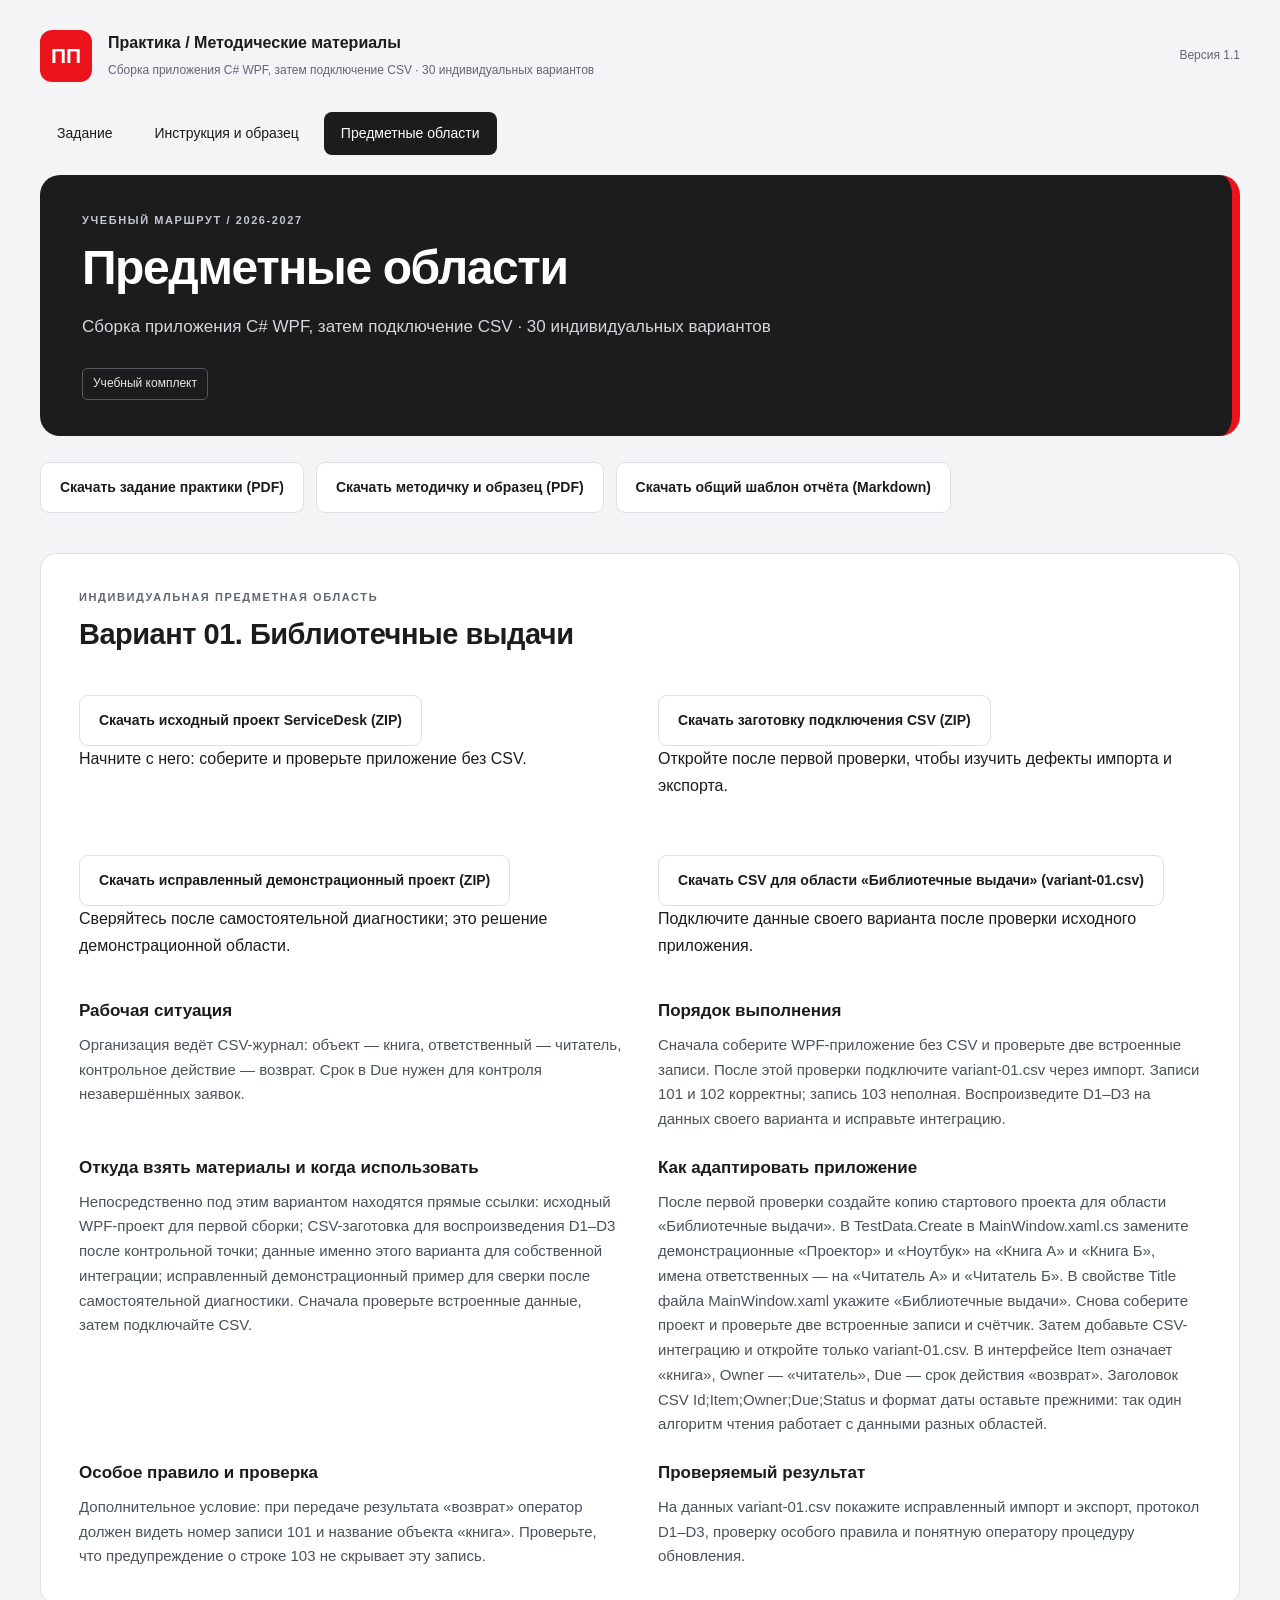
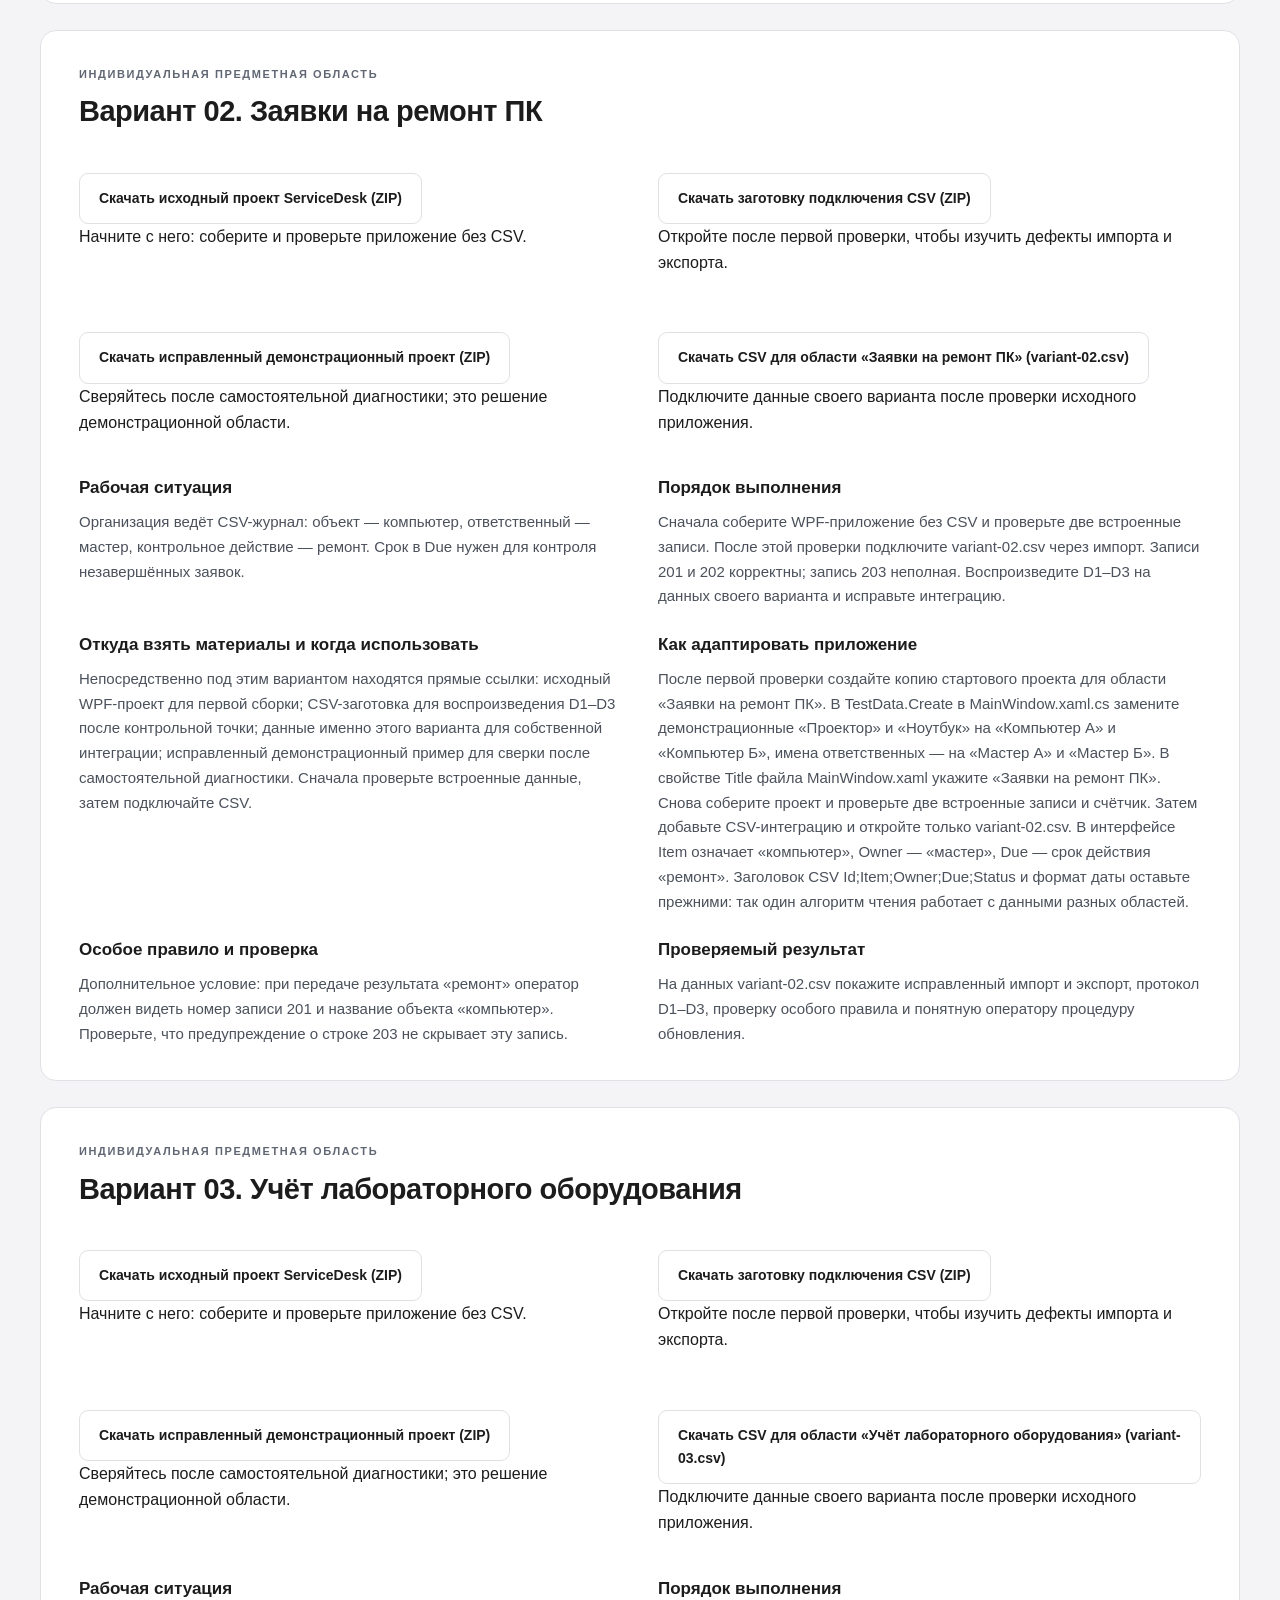
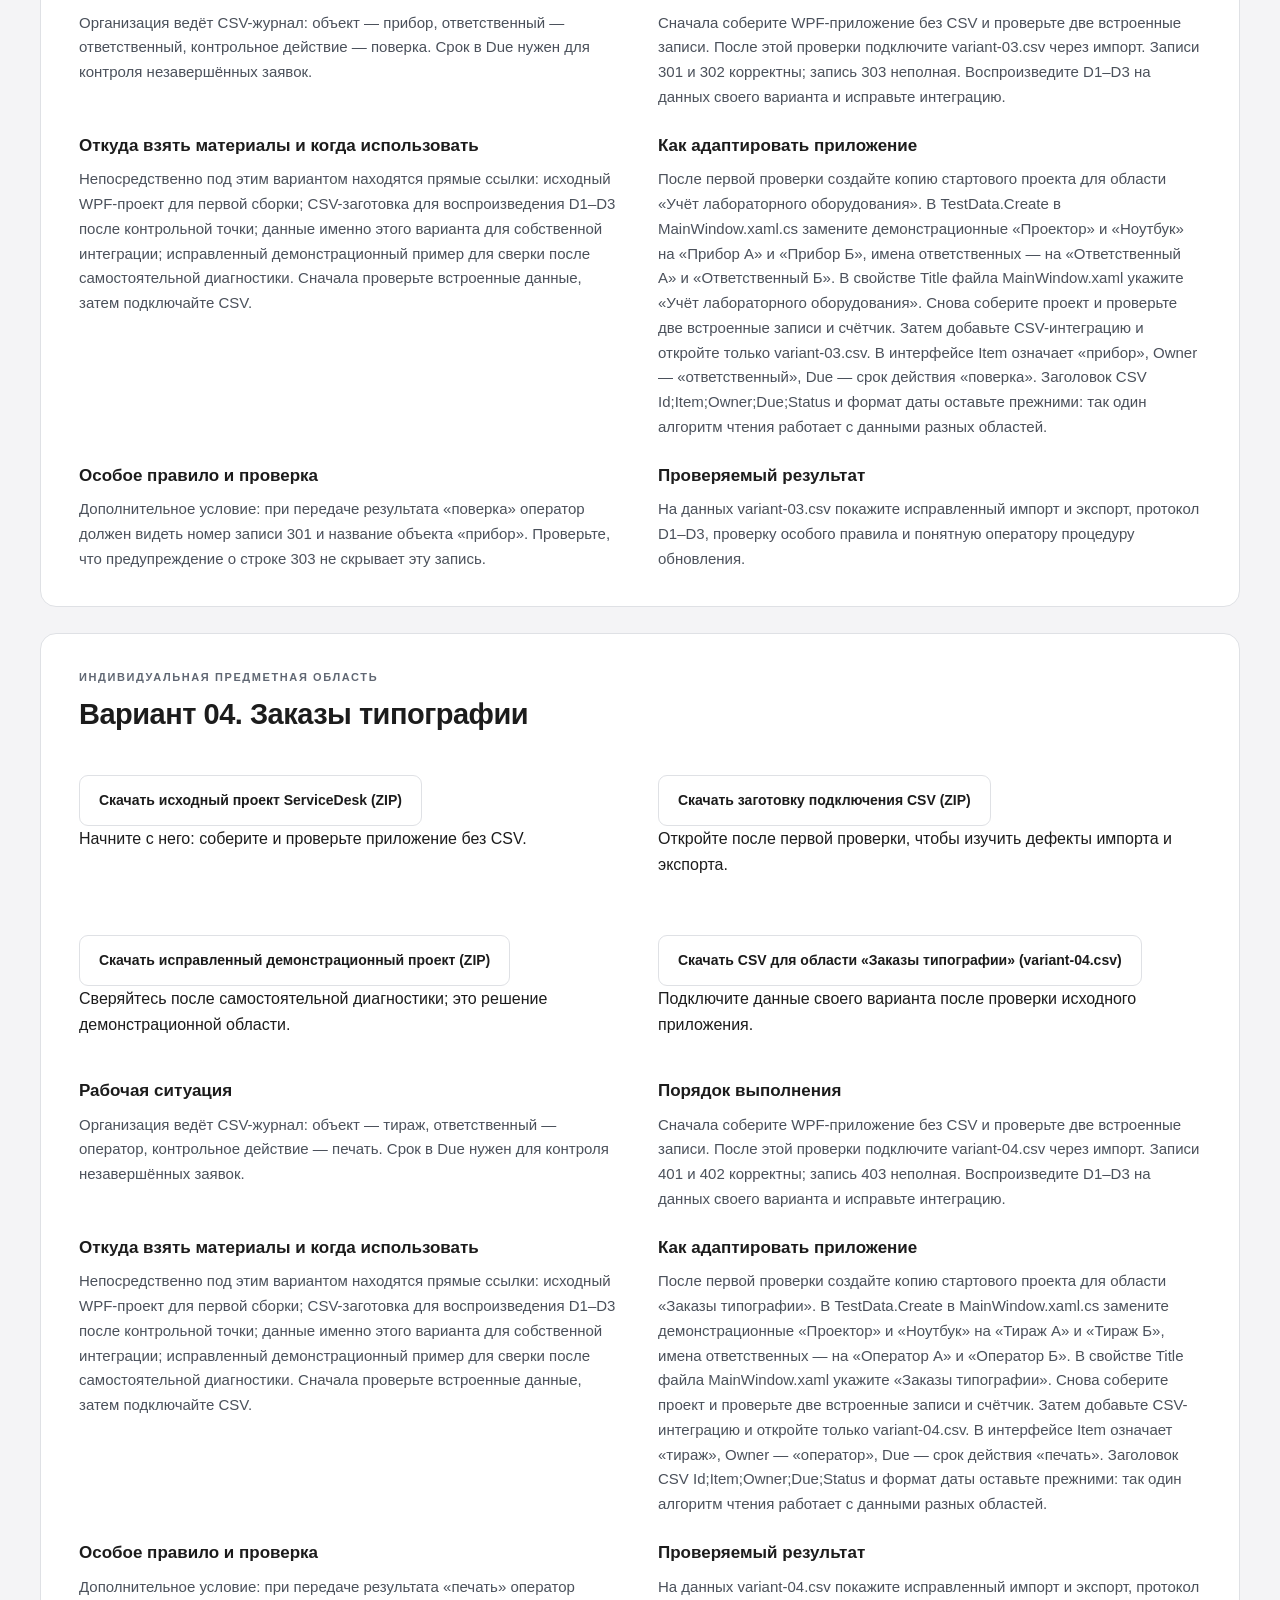
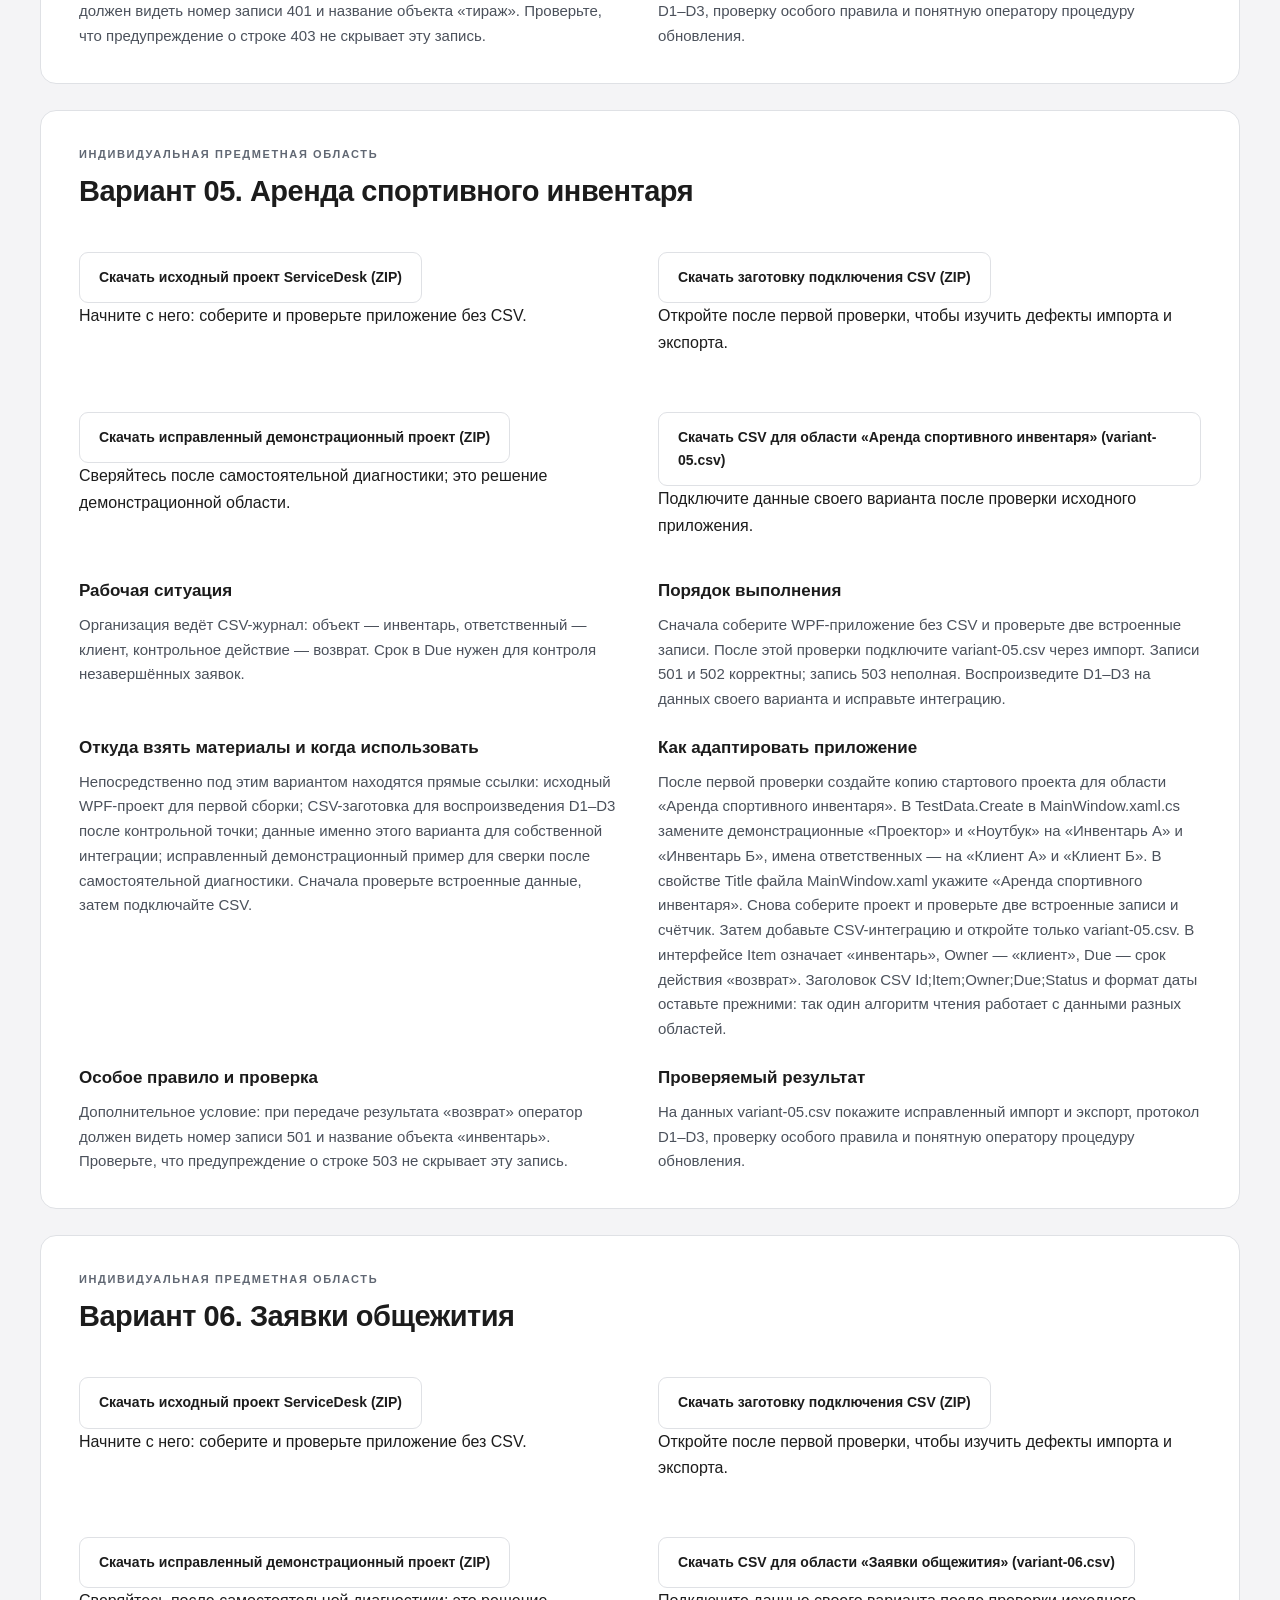
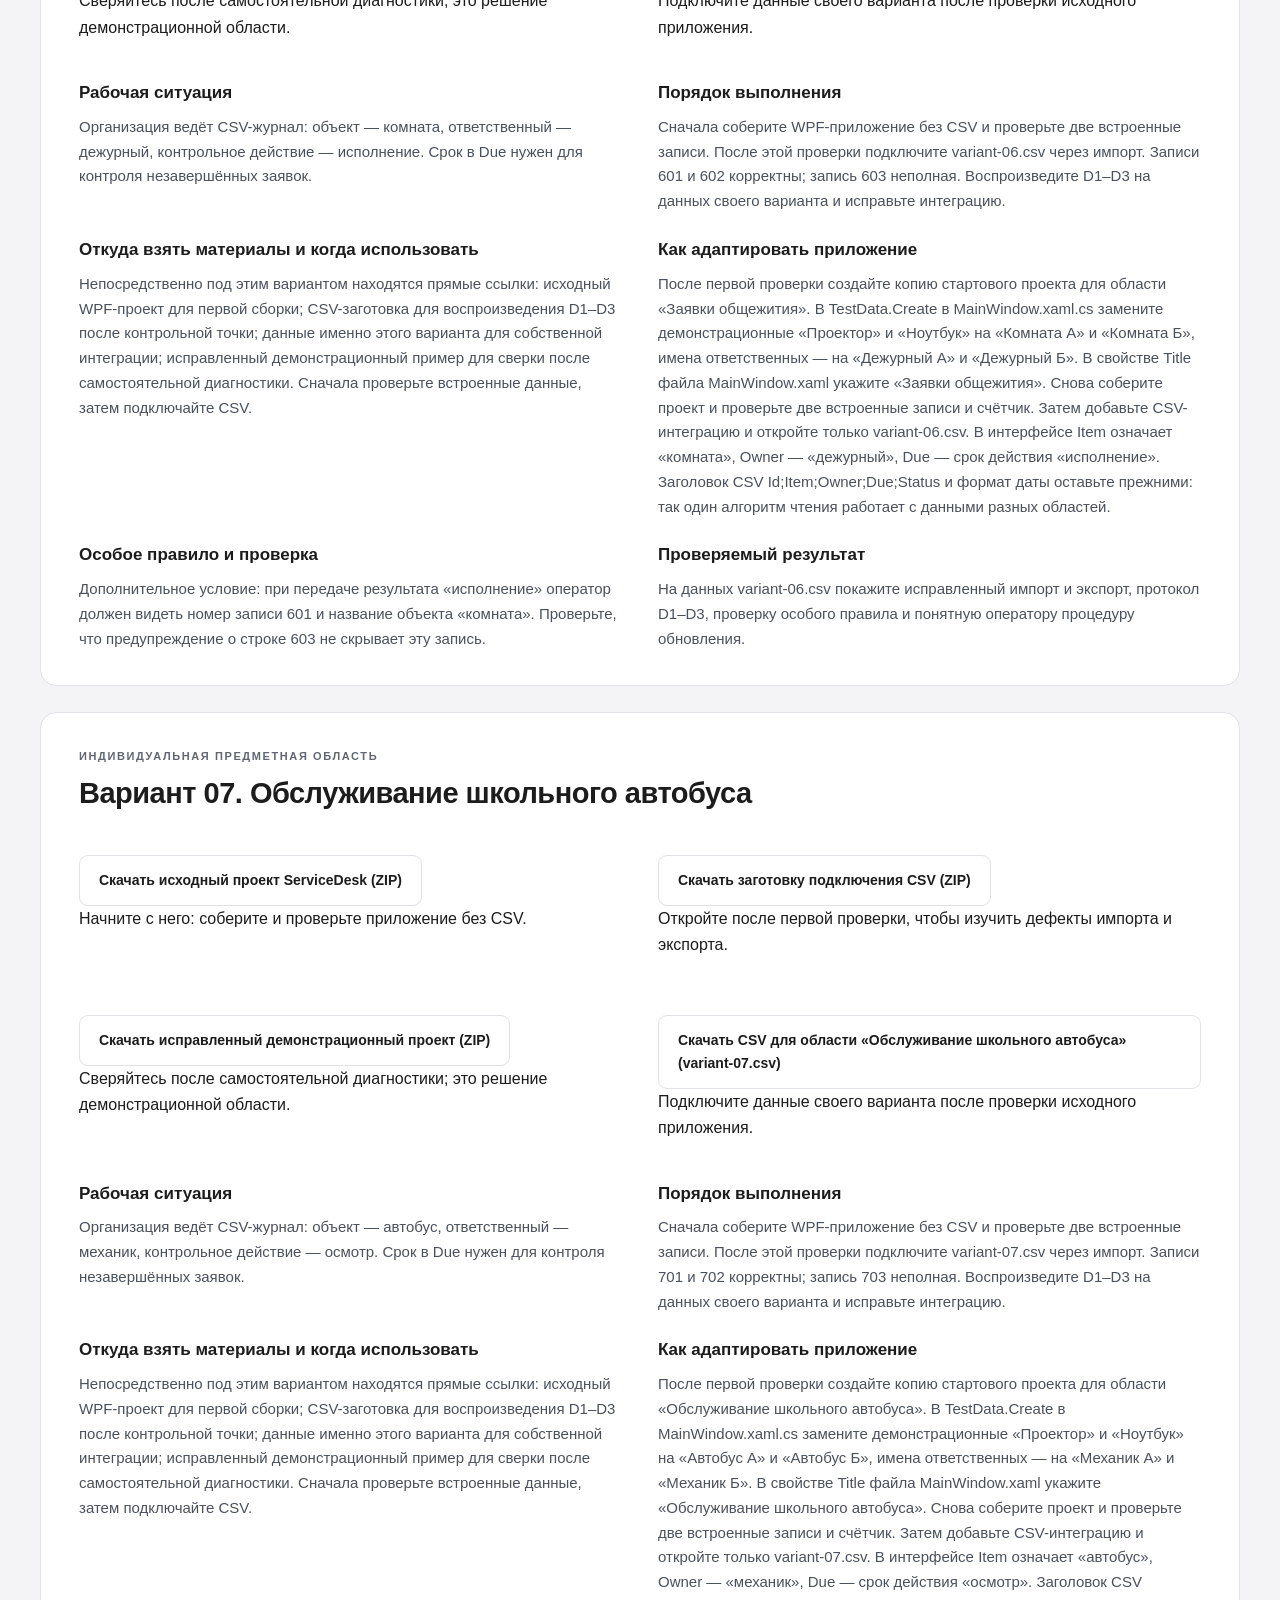
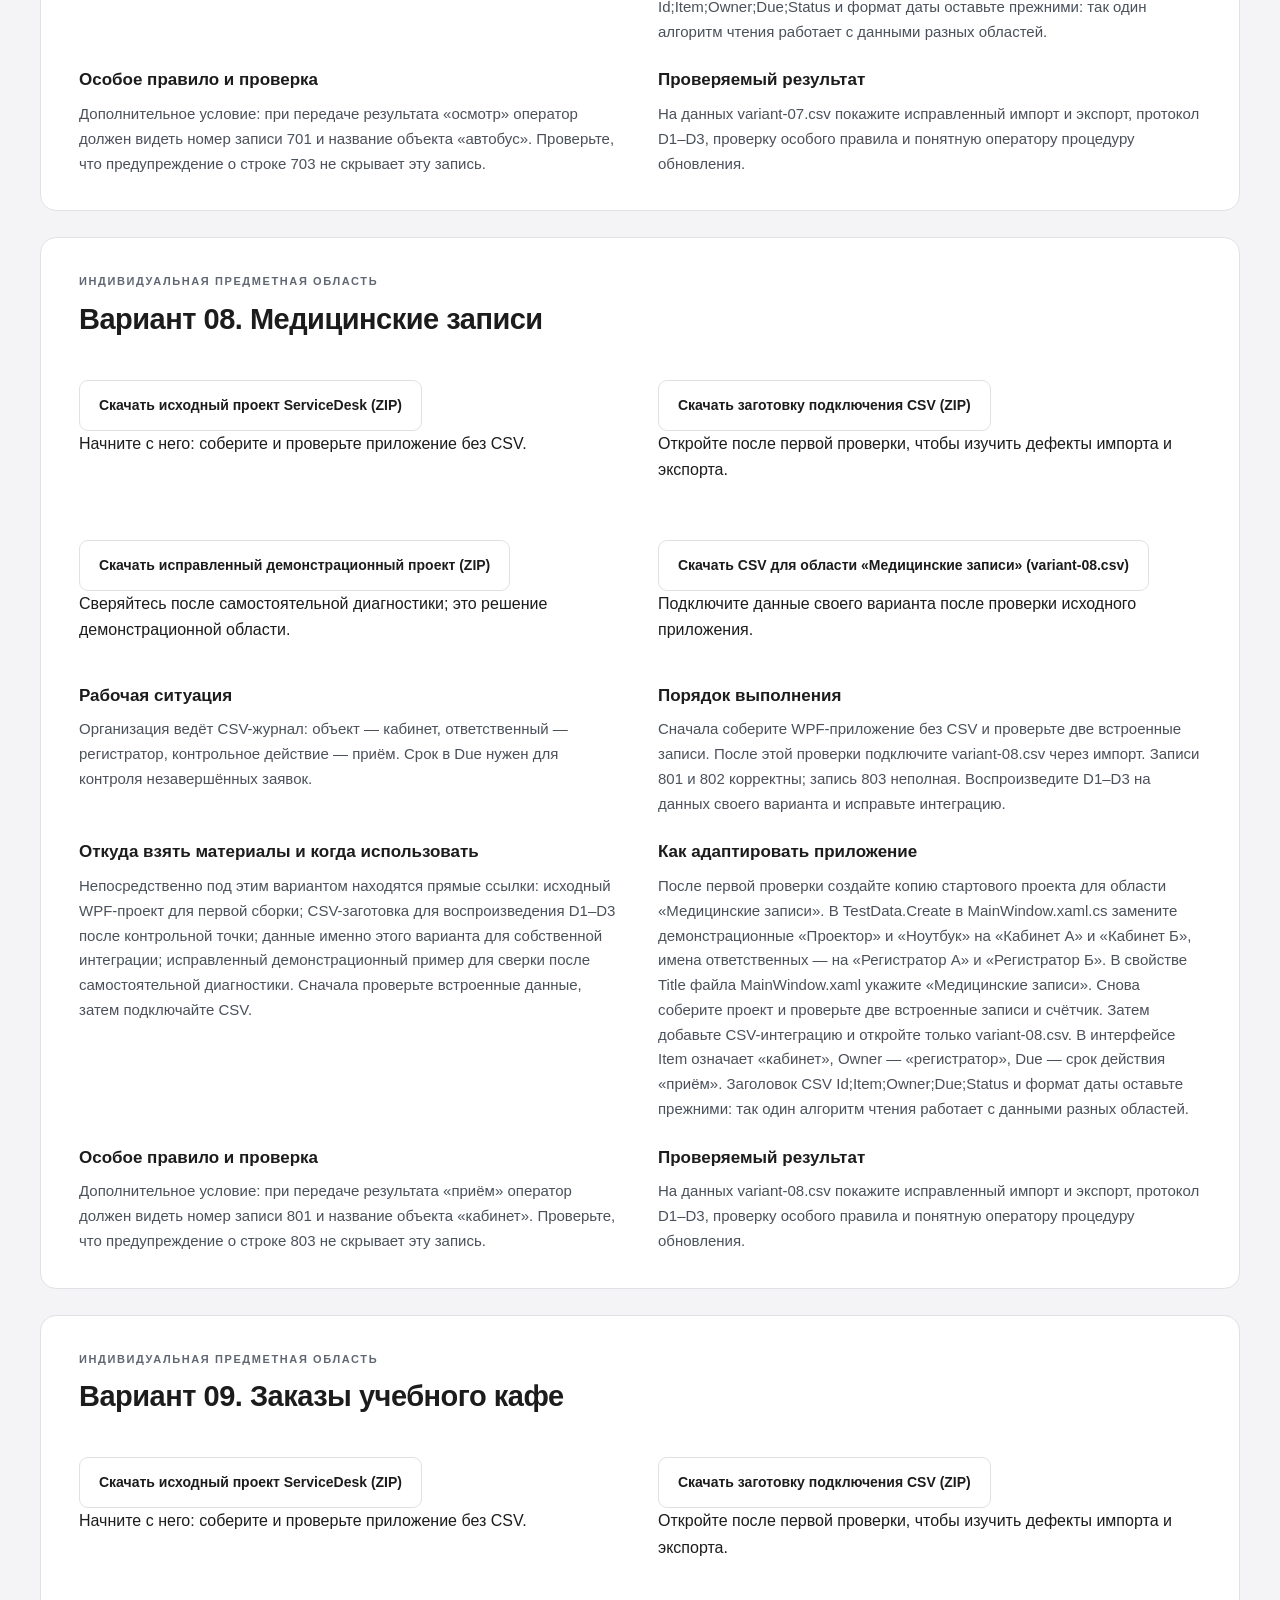
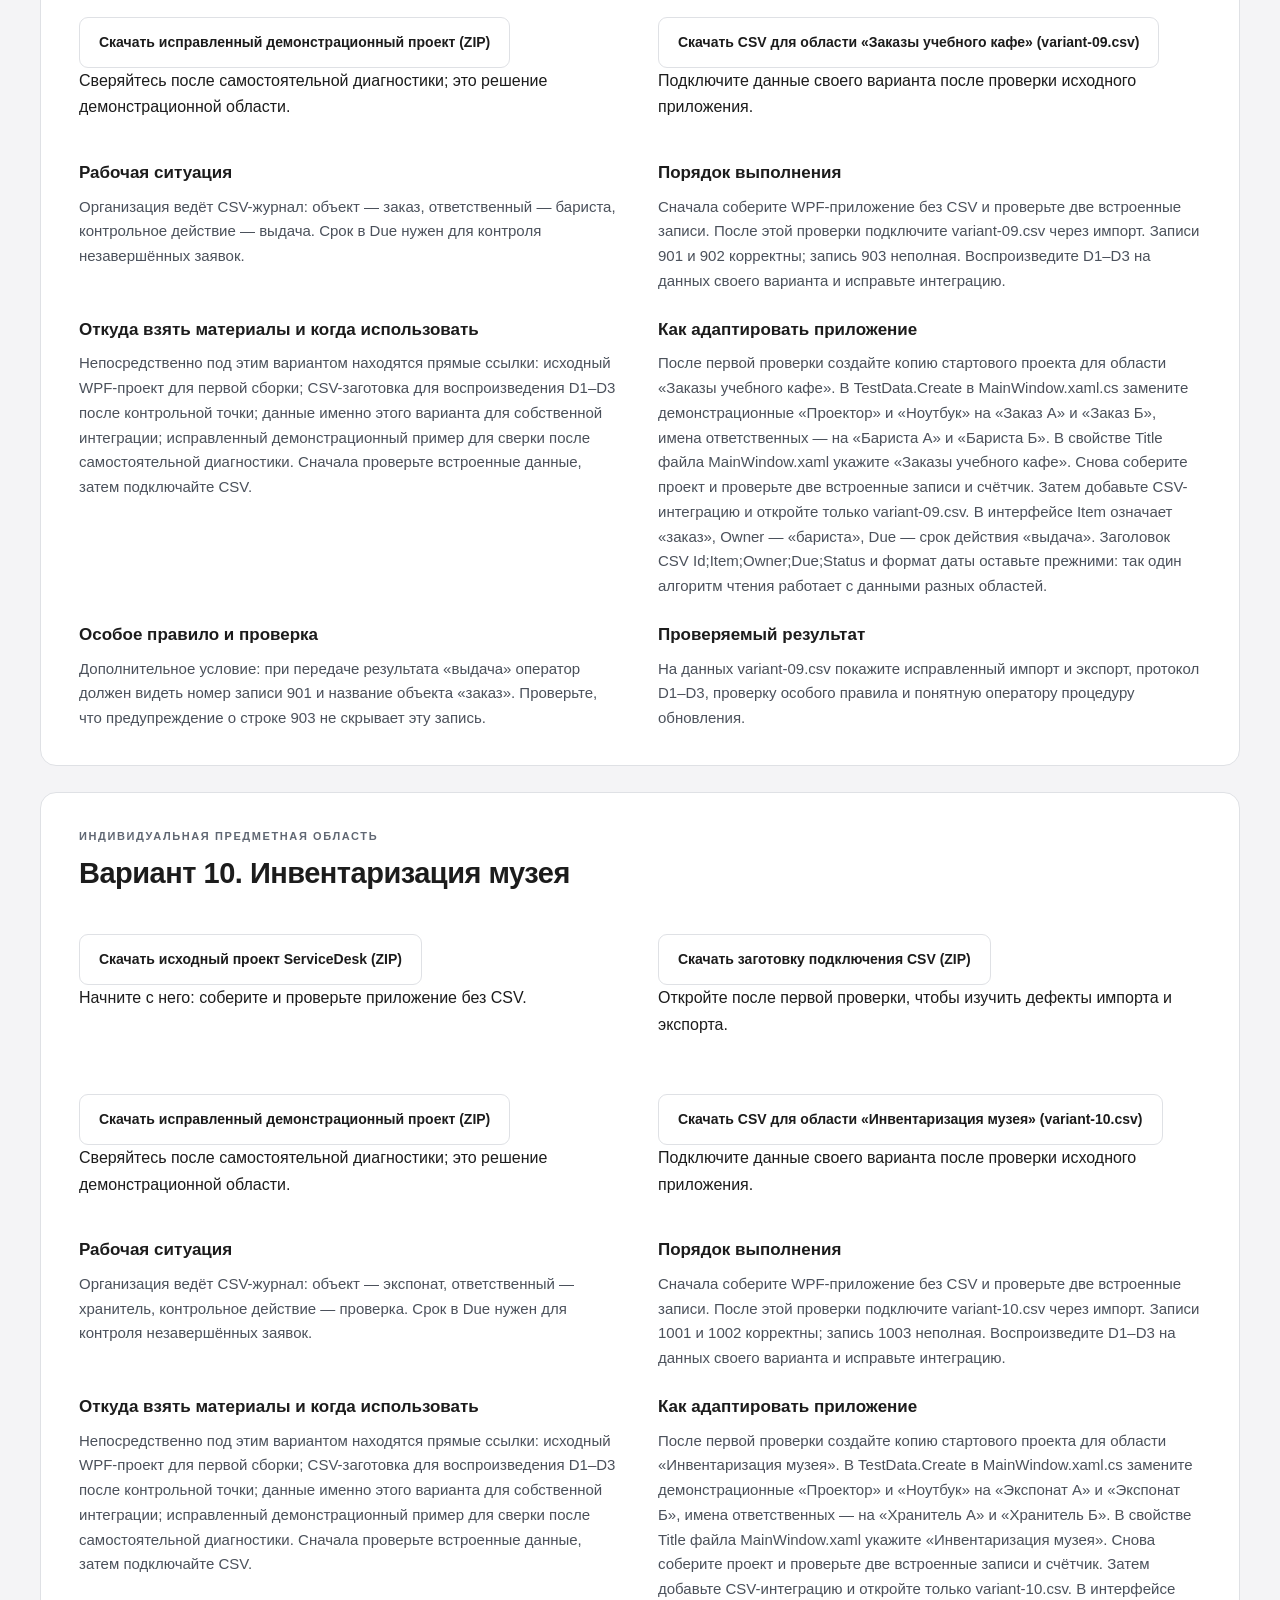
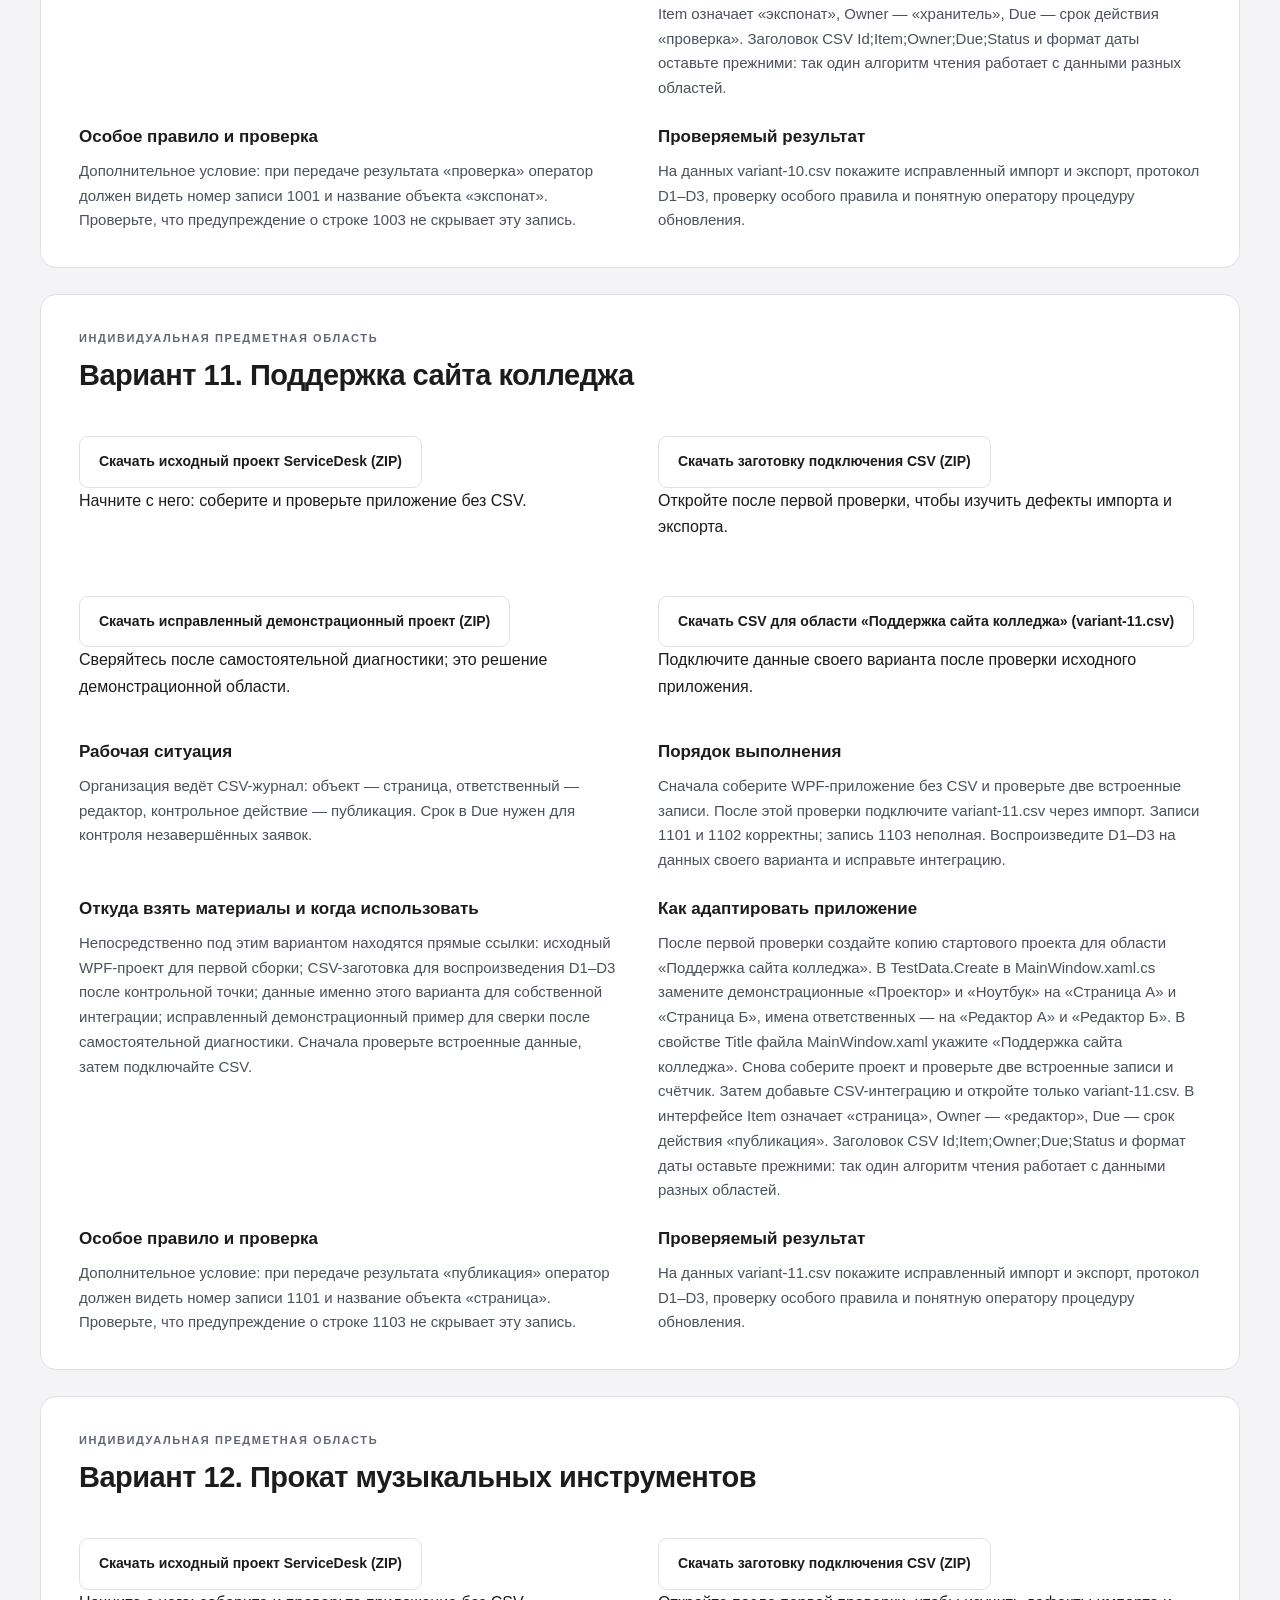
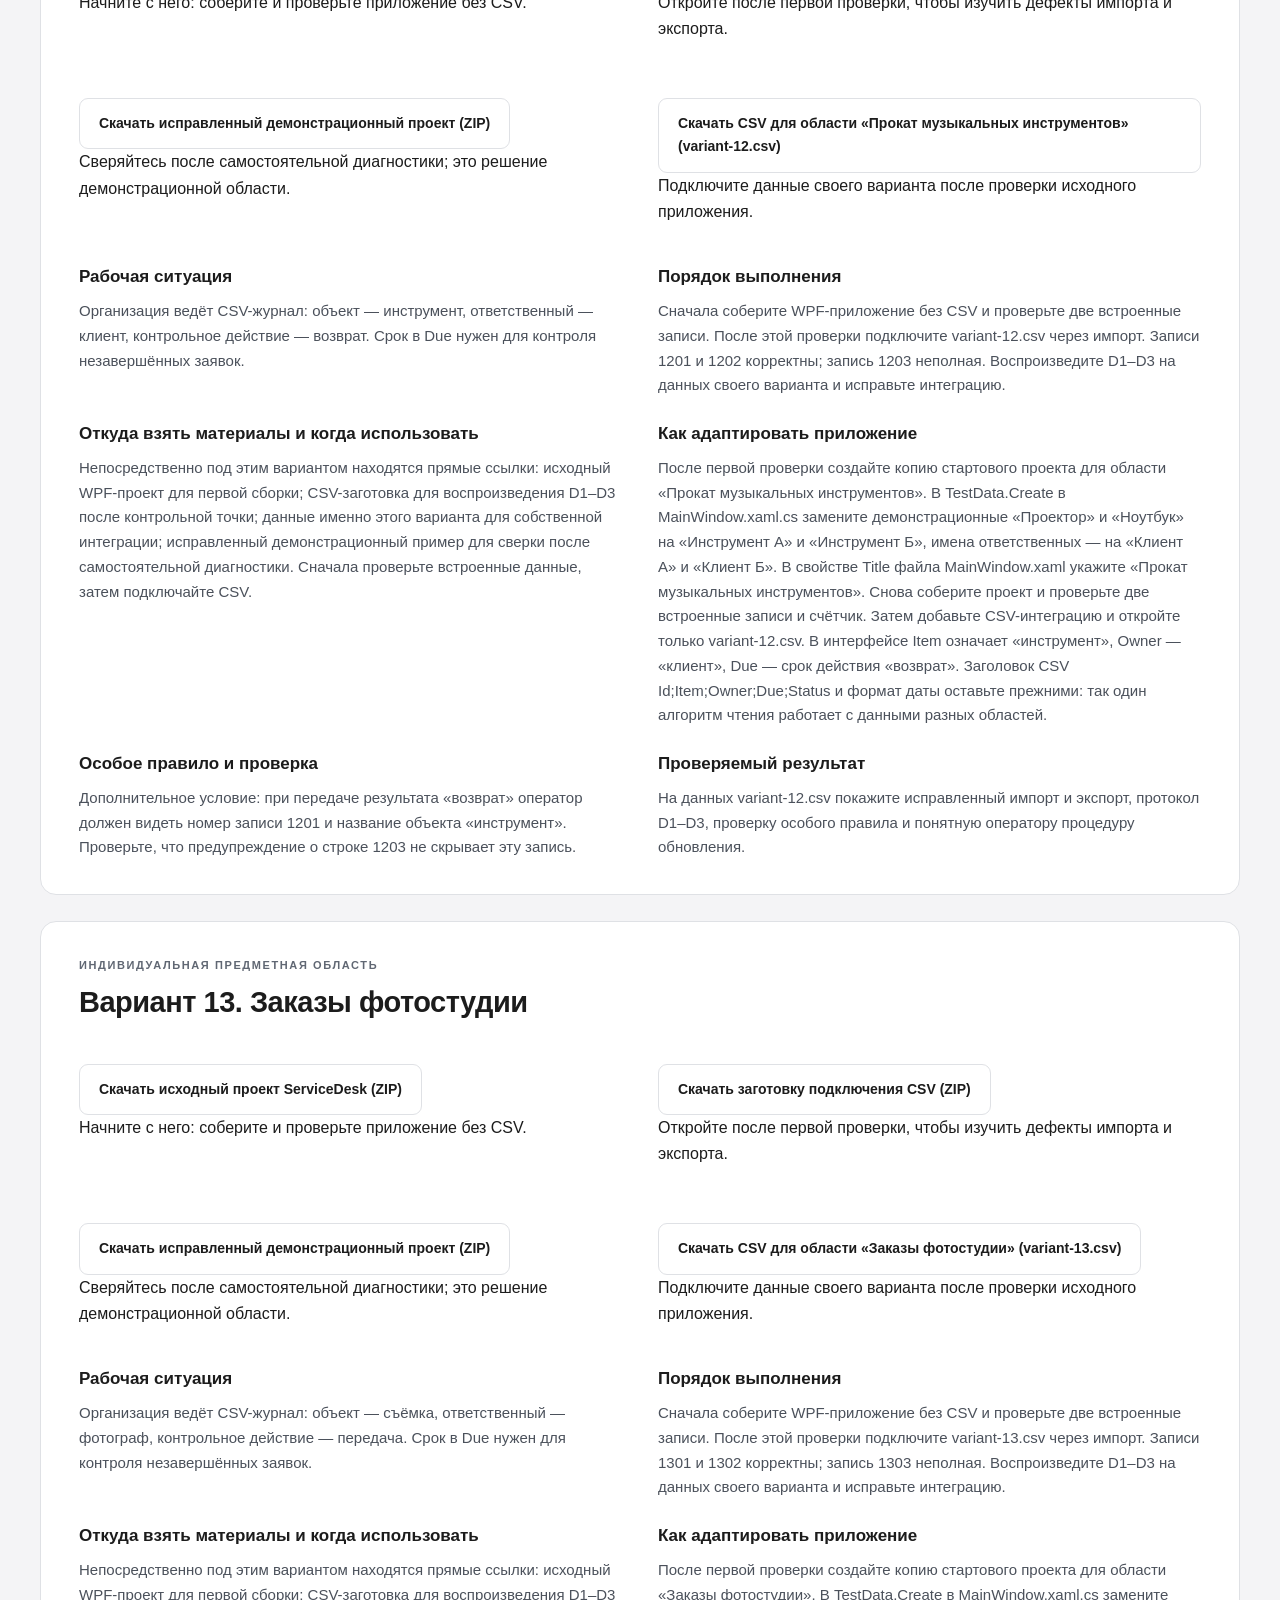
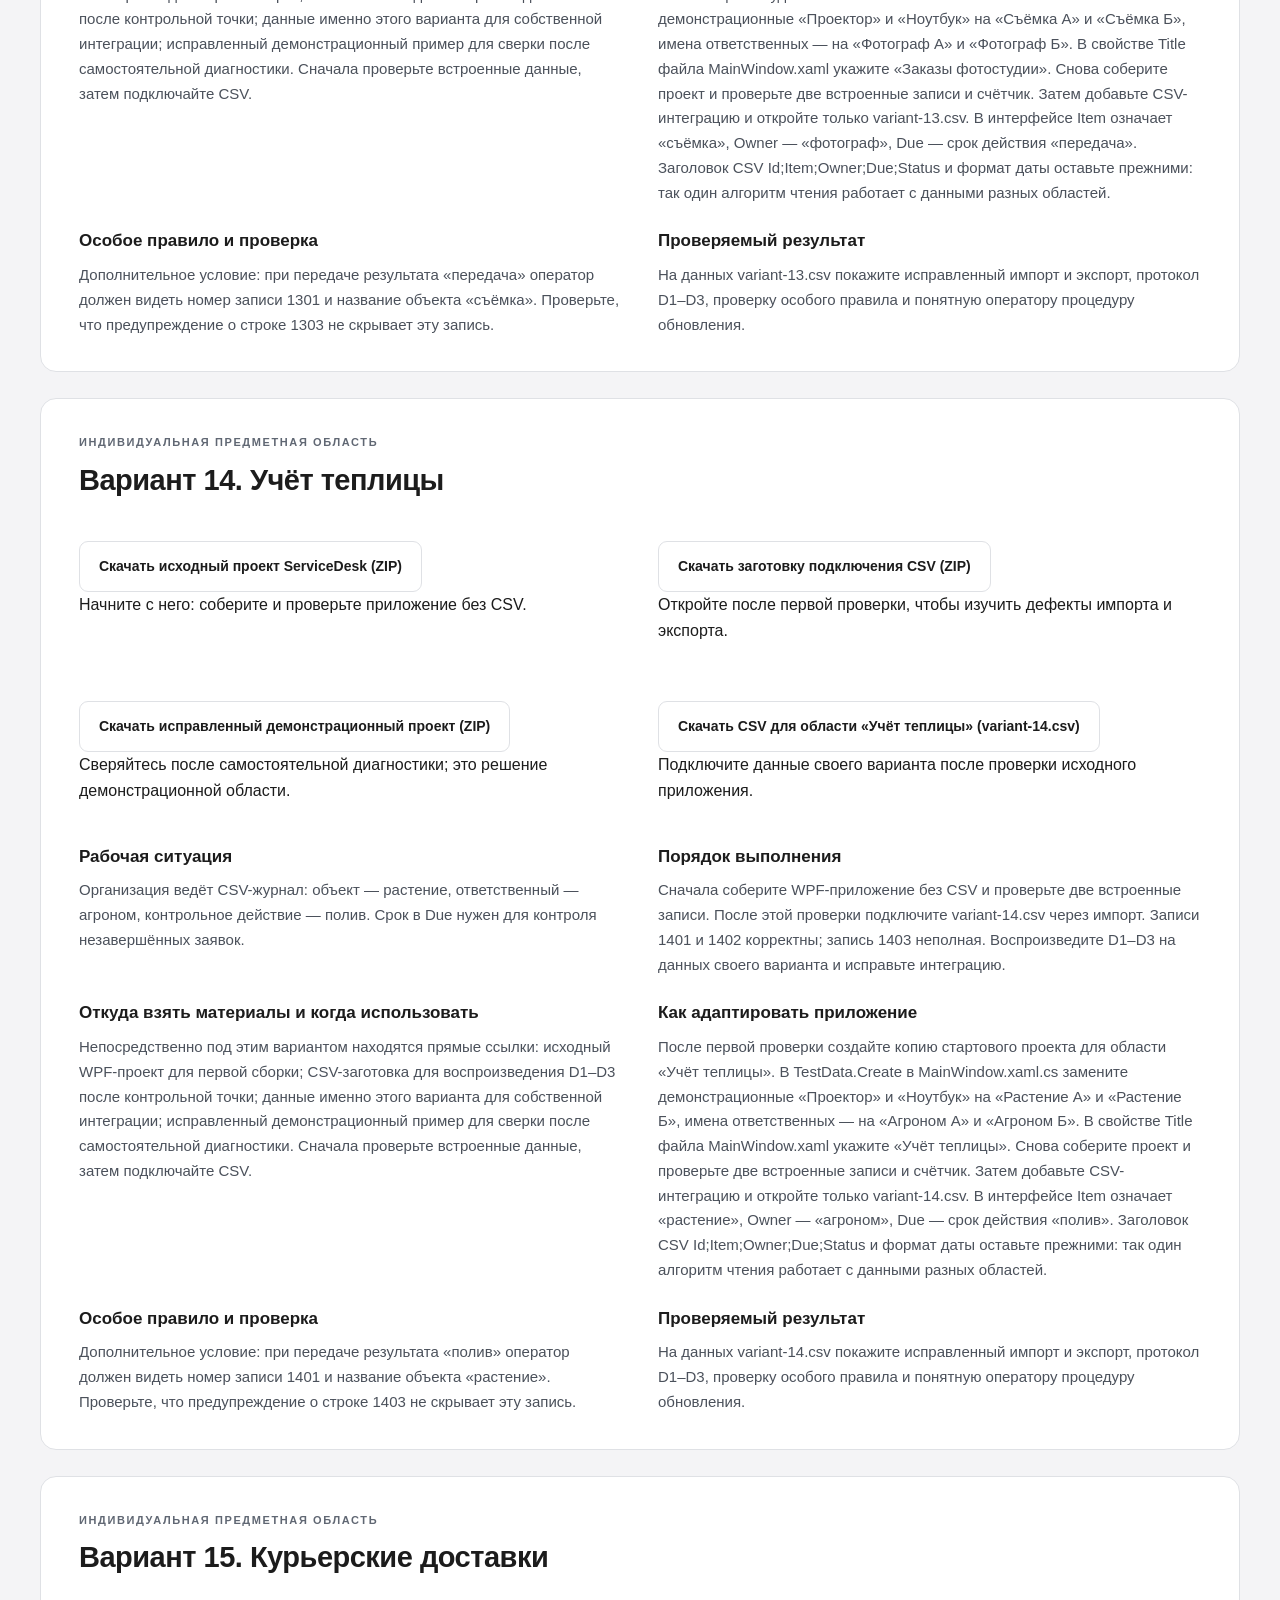
==== commit 470d15bb: "Перевести практику ПП.04.01 на WPF" ====
--- a/site/areas.html
+++ b/site/areas.html
@@ -1 +1 @@
-<!doctype html><html lang="ru"><head><meta charset="utf-8"><meta name="viewport" content="width=device-width,initial-scale=1"><title>Предметные области</title><link rel="icon" href="assets/favicon.svg"><link rel="stylesheet" href="assets/style.css"></head><body><a class="skip" href="#main">Перейти к содержанию</a><header class="shell top"><a class="brand" href="index.html"><span class="emblem">ПП</span><span><strong>Практика / Методические материалы</strong><small>Сборка приложения C# Windows Forms, затем подключение CSV · 30 индивидуальных вариантов</small></span></a><span class="version">Версия 1.0</span></header><div class="shell"><nav><a href="index.html" >Задание</a><a href="lessons.html" >Инструкция и образец</a><a href="areas.html" aria-current=page>Предметные области</a></nav><main id="main"><section class="hero"><p class="eyebrow">Учебный маршрут / 2026-2027</p><h1>Предметные области</h1><p>Сборка приложения C# Windows Forms, затем подключение CSV · 30 индивидуальных вариантов</p><span class="badge">Учебный комплект</span></section><div class="downloads"><a class="button" href="downloads/assignment.pdf">Скачать задание практики (PDF)</a><a class="button" href="downloads/guide.pdf">Скачать методичку и образец (PDF)</a><a class="button" href="downloads/report-template.md">Скачать общий шаблон отчёта (Markdown)</a></div><article class="lesson" id="variant-01"><p class="eyebrow">Индивидуальная предметная область</p><h2>Вариант 01. Библиотечные выдачи</h2><div class="blocks"><p class="block"><a class="button" href="downloads/ServiceDesk-source.zip">Скачать исходный проект ServiceDesk (ZIP)</a><br>Начните с него: соберите и проверьте приложение без CSV.</p><p class="block"><a class="button" href="downloads/ServiceDesk-csv-draft.zip">Скачать заготовку подключения CSV (ZIP)</a><br>Откройте после первой проверки, чтобы изучить дефекты импорта и экспорта.</p><p class="block"><a class="button" href="downloads/variant-01.csv">Скачать CSV для области «Библиотечные выдачи» (variant-01.csv)</a><br>Подключите данные своего варианта после проверки исходного приложения.</p><p class="block"><a class="button" href="downloads/ServiceDesk-fixed-example.zip">Скачать исправленный демонстрационный проект (ZIP)</a><br>Сверяйтесь после самостоятельной диагностики; это решение демонстрационной области.</p><section class="block text"><h3>Рабочая ситуация</h3><p>Организация ведёт CSV-журнал: объект — книга, ответственный — читатель, контрольное действие — возврат. Срок в Due нужен для контроля незавершённых заявок.</p></section><section class="block text"><h3>Разберите исходные данные</h3><p>Откройте variant-01.csv в текстовом редакторе до импорта. Строки 2 и 3 содержат корректные записи 101 и 102; строка 4 неполная. Запишите по каждому полю, что ожидаете в таблице и какое предупреждение должен увидеть оператор. Это прогноз до запуска, с которым затем сравнивается фактическое поведение.</p></section><section class="block text"><h3>Порядок выполнения</h3><p>Сначала соберите приложение без CSV и проверьте две встроенные записи. После этой проверки подключите variant-01.csv через импорт. Записи 101 и 102 корректны; запись 103 неполная. Воспроизведите D1–D3 на данных своего варианта и исправьте интеграцию.</p></section><section class="block text"><h3>Как адаптировать приложение</h3><p>После первой проверки создайте копию стартового проекта для области «Библиотечные выдачи». В TestData.Create замените демонстрационные «Проектор» и «Ноутбук» на «Книга А» и «Книга Б», имена ответственных — на «Читатель А» и «Читатель Б». В заголовке окна укажите «Библиотечные выдачи». Снова соберите проект и проверьте две встроенные записи и счётчик. Затем добавьте CSV-интеграцию и откройте только variant-01.csv. В интерфейсе Item означает «книга», Owner — «читатель», Due — срок действия «возврат». Заголовок CSV Id;Item;Owner;Due;Status и формат даты оставьте прежними: так один алгоритм чтения работает с данными разных областей.</p></section><section class="block text"><h3>Проверьте причинную цепочку</h3><p>На variant-01.csv отдельно воспроизведите D1, затем используйте две корректные записи для проверки D2, после чего проверьте D3 на завершённой записи 102. Для каждого случая укажите вход, действие, наблюдение, причину в методе и повторную проверку после исправления. Сохраните контрольную копию данных, чтобы экспорт не затёр исходный файл.</p></section><section class="block text"><h3>Проверьте обновление в области</h3><p>Запустите обновлённую сборку на чистой копии variant-01.csv. Сравните значения пяти полей после экспорта и повторного импорта, проверьте особое правило области «Библиотечные выдачи» и отработайте возврат к предыдущей версии с сохранённым CSV. В инструкции оператору используйте названия объектов своего варианта.</p></section><section class="block text"><h3>Особое правило и проверка</h3><p>Дополнительное условие: при передаче результата «возврат» оператор должен видеть номер записи 101 и название объекта «книга». Проверьте, что предупреждение о строке 103 не скрывает эту запись.</p></section><section class="block text"><h3>Проверяемый результат</h3><p>На данных variant-01.csv покажите исправленный импорт и экспорт, протокол D1–D3, проверку особого правила и понятную оператору процедуру обновления.</p></section></div></article><article class="lesson" id="variant-02"><p class="eyebrow">Индивидуальная предметная область</p><h2>Вариант 02. Заявки на ремонт ПК</h2><div class="blocks"><p class="block"><a class="button" href="downloads/ServiceDesk-source.zip">Скачать исходный проект ServiceDesk (ZIP)</a><br>Начните с него: соберите и проверьте приложение без CSV.</p><p class="block"><a class="button" href="downloads/ServiceDesk-csv-draft.zip">Скачать заготовку подключения CSV (ZIP)</a><br>Откройте после первой проверки, чтобы изучить дефекты импорта и экспорта.</p><p class="block"><a class="button" href="downloads/variant-02.csv">Скачать CSV для области «Заявки на ремонт ПК» (variant-02.csv)</a><br>Подключите данные своего варианта после проверки исходного приложения.</p><p class="block"><a class="button" href="downloads/ServiceDesk-fixed-example.zip">Скачать исправленный демонстрационный проект (ZIP)</a><br>Сверяйтесь после самостоятельной диагностики; это решение демонстрационной области.</p><section class="block text"><h3>Рабочая ситуация</h3><p>Организация ведёт CSV-журнал: объект — компьютер, ответственный — мастер, контрольное действие — ремонт. Срок в Due нужен для контроля незавершённых заявок.</p></section><section class="block text"><h3>Разберите исходные данные</h3><p>Откройте variant-02.csv в текстовом редакторе до импорта. Строки 2 и 3 содержат корректные записи 201 и 202; строка 4 неполная. Запишите по каждому полю, что ожидаете в таблице и какое предупреждение должен увидеть оператор. Это прогноз до запуска, с которым затем сравнивается фактическое поведение.</p></section><section class="block text"><h3>Порядок выполнения</h3><p>Сначала соберите приложение без CSV и проверьте две встроенные записи. После этой проверки подключите variant-02.csv через импорт. Записи 201 и 202 корректны; запись 203 неполная. Воспроизведите D1–D3 на данных своего варианта и исправьте интеграцию.</p></section><section class="block text"><h3>Как адаптировать приложение</h3><p>После первой проверки создайте копию стартового проекта для области «Заявки на ремонт ПК». В TestData.Create замените демонстрационные «Проектор» и «Ноутбук» на «Компьютер А» и «Компьютер Б», имена ответственных — на «Мастер А» и «Мастер Б». В заголовке окна укажите «Заявки на ремонт ПК». Снова соберите проект и проверьте две встроенные записи и счётчик. Затем добавьте CSV-интеграцию и откройте только variant-02.csv. В интерфейсе Item означает «компьютер», Owner — «мастер», Due — срок действия «ремонт». Заголовок CSV Id;Item;Owner;Due;Status и формат даты оставьте прежними: так один алгоритм чтения работает с данными разных областей.</p></section><section class="block text"><h3>Проверьте причинную цепочку</h3><p>На variant-02.csv отдельно воспроизведите D1, затем используйте две корректные записи для проверки D2, после чего проверьте D3 на завершённой записи 202. Для каждого случая укажите вход, действие, наблюдение, причину в методе и повторную проверку после исправления. Сохраните контрольную копию данных, чтобы экспорт не затёр исходный файл.</p></section><section class="block text"><h3>Проверьте обновление в области</h3><p>Запустите обновлённую сборку на чистой копии variant-02.csv. Сравните значения пяти полей после экспорта и повторного импорта, проверьте особое правило области «Заявки на ремонт ПК» и отработайте возврат к предыдущей версии с сохранённым CSV. В инструкции оператору используйте названия объектов своего варианта.</p></section><section class="block text"><h3>Особое правило и проверка</h3><p>Дополнительное условие: при передаче результата «ремонт» оператор должен видеть номер записи 201 и название объекта «компьютер». Проверьте, что предупреждение о строке 203 не скрывает эту запись.</p></section><section class="block text"><h3>Проверяемый результат</h3><p>На данных variant-02.csv покажите исправленный импорт и экспорт, протокол D1–D3, проверку особого правила и понятную оператору процедуру обновления.</p></section></div></article><article class="lesson" id="variant-03"><p class="eyebrow">Индивидуальная предметная область</p><h2>Вариант 03. Учёт лабораторного оборудования</h2><div class="blocks"><p class="block"><a class="button" href="downloads/ServiceDesk-source.zip">Скачать исходный проект ServiceDesk (ZIP)</a><br>Начните с него: соберите и проверьте приложение без CSV.</p><p class="block"><a class="button" href="downloads/ServiceDesk-csv-draft.zip">Скачать заготовку подключения CSV (ZIP)</a><br>Откройте после первой проверки, чтобы изучить дефекты импорта и экспорта.</p><p class="block"><a class="button" href="downloads/variant-03.csv">Скачать CSV для области «Учёт лабораторного оборудования» (variant-03.csv)</a><br>Подключите данные своего варианта после проверки исходного приложения.</p><p class="block"><a class="button" href="downloads/ServiceDesk-fixed-example.zip">Скачать исправленный демонстрационный проект (ZIP)</a><br>Сверяйтесь после самостоятельной диагностики; это решение демонстрационной области.</p><section class="block text"><h3>Рабочая ситуация</h3><p>Организация ведёт CSV-журнал: объект — прибор, ответственный — ответственный, контрольное действие — поверка. Срок в Due нужен для контроля незавершённых заявок.</p></section><section class="block text"><h3>Разберите исходные данные</h3><p>Откройте variant-03.csv в текстовом редакторе до импорта. Строки 2 и 3 содержат корректные записи 301 и 302; строка 4 неполная. Запишите по каждому полю, что ожидаете в таблице и какое предупреждение должен увидеть оператор. Это прогноз до запуска, с которым затем сравнивается фактическое поведение.</p></section><section class="block text"><h3>Порядок выполнения</h3><p>Сначала соберите приложение без CSV и проверьте две встроенные записи. После этой проверки подключите variant-03.csv через импорт. Записи 301 и 302 корректны; запись 303 неполная. Воспроизведите D1–D3 на данных своего варианта и исправьте интеграцию.</p></section><section class="block text"><h3>Как адаптировать приложение</h3><p>После первой проверки создайте копию стартового проекта для области «Учёт лабораторного оборудования». В TestData.Create замените демонстрационные «Проектор» и «Ноутбук» на «Прибор А» и «Прибор Б», имена ответственных — на «Ответственный А» и «Ответственный Б». В заголовке окна укажите «Учёт лабораторного оборудования». Снова соберите проект и проверьте две встроенные записи и счётчик. Затем добавьте CSV-интеграцию и откройте только variant-03.csv. В интерфейсе Item означает «прибор», Owner — «ответственный», Due — срок действия «поверка». Заголовок CSV Id;Item;Owner;Due;Status и формат даты оставьте прежними: так один алгоритм чтения работает с данными разных областей.</p></section><section class="block text"><h3>Проверьте причинную цепочку</h3><p>На variant-03.csv отдельно воспроизведите D1, затем используйте две корректные записи для проверки D2, после чего проверьте D3 на завершённой записи 302. Для каждого случая укажите вход, действие, наблюдение, причину в методе и повторную проверку после исправления. Сохраните контрольную копию данных, чтобы экспорт не затёр исходный файл.</p></section><section class="block text"><h3>Проверьте обновление в области</h3><p>Запустите обновлённую сборку на чистой копии variant-03.csv. Сравните значения пяти полей после экспорта и повторного импорта, проверьте особое правило области «Учёт лабораторного оборудования» и отработайте возврат к предыдущей версии с сохранённым CSV. В инструкции оператору используйте названия объектов своего варианта.</p></section><section class="block text"><h3>Особое правило и проверка</h3><p>Дополнительное условие: при передаче результата «поверка» оператор должен видеть номер записи 301 и название объекта «прибор». Проверьте, что предупреждение о строке 303 не скрывает эту запись.</p></section><section class="block text"><h3>Проверяемый результат</h3><p>На данных variant-03.csv покажите исправленный импорт и экспорт, протокол D1–D3, проверку особого правила и понятную оператору процедуру обновления.</p></section></div></article><article class="lesson" id="variant-04"><p class="eyebrow">Индивидуальная предметная область</p><h2>Вариант 04. Заказы типографии</h2><div class="blocks"><p class="block"><a class="button" href="downloads/ServiceDesk-source.zip">Скачать исходный проект ServiceDesk (ZIP)</a><br>Начните с него: соберите и проверьте приложение без CSV.</p><p class="block"><a class="button" href="downloads/ServiceDesk-csv-draft.zip">Скачать заготовку подключения CSV (ZIP)</a><br>Откройте после первой проверки, чтобы изучить дефекты импорта и экспорта.</p><p class="block"><a class="button" href="downloads/variant-04.csv">Скачать CSV для области «Заказы типографии» (variant-04.csv)</a><br>Подключите данные своего варианта после проверки исходного приложения.</p><p class="block"><a class="button" href="downloads/ServiceDesk-fixed-example.zip">Скачать исправленный демонстрационный проект (ZIP)</a><br>Сверяйтесь после самостоятельной диагностики; это решение демонстрационной области.</p><section class="block text"><h3>Рабочая ситуация</h3><p>Организация ведёт CSV-журнал: объект — тираж, ответственный — оператор, контрольное действие — печать. Срок в Due нужен для контроля незавершённых заявок.</p></section><section class="block text"><h3>Разберите исходные данные</h3><p>Откройте variant-04.csv в текстовом редакторе до импорта. Строки 2 и 3 содержат корректные записи 401 и 402; строка 4 неполная. Запишите по каждому полю, что ожидаете в таблице и какое предупреждение должен увидеть оператор. Это прогноз до запуска, с которым затем сравнивается фактическое поведение.</p></section><section class="block text"><h3>Порядок выполнения</h3><p>Сначала соберите приложение без CSV и проверьте две встроенные записи. После этой проверки подключите variant-04.csv через импорт. Записи 401 и 402 корректны; запись 403 неполная. Воспроизведите D1–D3 на данных своего варианта и исправьте интеграцию.</p></section><section class="block text"><h3>Как адаптировать приложение</h3><p>После первой проверки создайте копию стартового проекта для области «Заказы типографии». В TestData.Create замените демонстрационные «Проектор» и «Ноутбук» на «Тираж А» и «Тираж Б», имена ответственных — на «Оператор А» и «Оператор Б». В заголовке окна укажите «Заказы типографии». Снова соберите проект и проверьте две встроенные записи и счётчик. Затем добавьте CSV-интеграцию и откройте только variant-04.csv. В интерфейсе Item означает «тираж», Owner — «оператор», Due — срок действия «печать». Заголовок CSV Id;Item;Owner;Due;Status и формат даты оставьте прежними: так один алгоритм чтения работает с данными разных областей.</p></section><section class="block text"><h3>Проверьте причинную цепочку</h3><p>На variant-04.csv отдельно воспроизведите D1, затем используйте две корректные записи для проверки D2, после чего проверьте D3 на завершённой записи 402. Для каждого случая укажите вход, действие, наблюдение, причину в методе и повторную проверку после исправления. Сохраните контрольную копию данных, чтобы экспорт не затёр исходный файл.</p></section><section class="block text"><h3>Проверьте обновление в области</h3><p>Запустите обновлённую сборку на чистой копии variant-04.csv. Сравните значения пяти полей после экспорта и повторного импорта, проверьте особое правило области «Заказы типографии» и отработайте возврат к предыдущей версии с сохранённым CSV. В инструкции оператору используйте названия объектов своего варианта.</p></section><section class="block text"><h3>Особое правило и проверка</h3><p>Дополнительное условие: при передаче результата «печать» оператор должен видеть номер записи 401 и название объекта «тираж». Проверьте, что предупреждение о строке 403 не скрывает эту запись.</p></section><section class="block text"><h3>Проверяемый результат</h3><p>На данных variant-04.csv покажите исправленный импорт и экспорт, протокол D1–D3, проверку особого правила и понятную оператору процедуру обновления.</p></section></div></article><article class="lesson" id="variant-05"><p class="eyebrow">Индивидуальная предметная область</p><h2>Вариант 05. Аренда спортивного инвентаря</h2><div class="blocks"><p class="block"><a class="button" href="downloads/ServiceDesk-source.zip">Скачать исходный проект ServiceDesk (ZIP)</a><br>Начните с него: соберите и проверьте приложение без CSV.</p><p class="block"><a class="button" href="downloads/ServiceDesk-csv-draft.zip">Скачать заготовку подключения CSV (ZIP)</a><br>Откройте после первой проверки, чтобы изучить дефекты импорта и экспорта.</p><p class="block"><a class="button" href="downloads/variant-05.csv">Скачать CSV для области «Аренда спортивного инвентаря» (variant-05.csv)</a><br>Подключите данные своего варианта после проверки исходного приложения.</p><p class="block"><a class="button" href="downloads/ServiceDesk-fixed-example.zip">Скачать исправленный демонстрационный проект (ZIP)</a><br>Сверяйтесь после самостоятельной диагностики; это решение демонстрационной области.</p><section class="block text"><h3>Рабочая ситуация</h3><p>Организация ведёт CSV-журнал: объект — инвентарь, ответственный — клиент, контрольное действие — возврат. Срок в Due нужен для контроля незавершённых заявок.</p></section><section class="block text"><h3>Разберите исходные данные</h3><p>Откройте variant-05.csv в текстовом редакторе до импорта. Строки 2 и 3 содержат корректные записи 501 и 502; строка 4 неполная. Запишите по каждому полю, что ожидаете в таблице и какое предупреждение должен увидеть оператор. Это прогноз до запуска, с которым затем сравнивается фактическое поведение.</p></section><section class="block text"><h3>Порядок выполнения</h3><p>Сначала соберите приложение без CSV и проверьте две встроенные записи. После этой проверки подключите variant-05.csv через импорт. Записи 501 и 502 корректны; запись 503 неполная. Воспроизведите D1–D3 на данных своего варианта и исправьте интеграцию.</p></section><section class="block text"><h3>Как адаптировать приложение</h3><p>После первой проверки создайте копию стартового проекта для области «Аренда спортивного инвентаря». В TestData.Create замените демонстрационные «Проектор» и «Ноутбук» на «Инвентарь А» и «Инвентарь Б», имена ответственных — на «Клиент А» и «Клиент Б». В заголовке окна укажите «Аренда спортивного инвентаря». Снова соберите проект и проверьте две встроенные записи и счётчик. Затем добавьте CSV-интеграцию и откройте только variant-05.csv. В интерфейсе Item означает «инвентарь», Owner — «клиент», Due — срок действия «возврат». Заголовок CSV Id;Item;Owner;Due;Status и формат даты оставьте прежними: так один алгоритм чтения работает с данными разных областей.</p></section><section class="block text"><h3>Проверьте причинную цепочку</h3><p>На variant-05.csv отдельно воспроизведите D1, затем используйте две корректные записи для проверки D2, после чего проверьте D3 на завершённой записи 502. Для каждого случая укажите вход, действие, наблюдение, причину в методе и повторную проверку после исправления. Сохраните контрольную копию данных, чтобы экспорт не затёр исходный файл.</p></section><section class="block text"><h3>Проверьте обновление в области</h3><p>Запустите обновлённую сборку на чистой копии variant-05.csv. Сравните значения пяти полей после экспорта и повторного импорта, проверьте особое правило области «Аренда спортивного инвентаря» и отработайте возврат к предыдущей версии с сохранённым CSV. В инструкции оператору используйте названия объектов своего варианта.</p></section><section class="block text"><h3>Особое правило и проверка</h3><p>Дополнительное условие: при передаче результата «возврат» оператор должен видеть номер записи 501 и название объекта «инвентарь». Проверьте, что предупреждение о строке 503 не скрывает эту запись.</p></section><section class="block text"><h3>Проверяемый результат</h3><p>На данных variant-05.csv покажите исправленный импорт и экспорт, протокол D1–D3, проверку особого правила и понятную оператору процедуру обновления.</p></section></div></article><article class="lesson" id="variant-06"><p class="eyebrow">Индивидуальная предметная область</p><h2>Вариант 06. Заявки общежития</h2><div class="blocks"><p class="block"><a class="button" href="downloads/ServiceDesk-source.zip">Скачать исходный проект ServiceDesk (ZIP)</a><br>Начните с него: соберите и проверьте приложение без CSV.</p><p class="block"><a class="button" href="downloads/ServiceDesk-csv-draft.zip">Скачать заготовку подключения CSV (ZIP)</a><br>Откройте после первой проверки, чтобы изучить дефекты импорта и экспорта.</p><p class="block"><a class="button" href="downloads/variant-06.csv">Скачать CSV для области «Заявки общежития» (variant-06.csv)</a><br>Подключите данные своего варианта после проверки исходного приложения.</p><p class="block"><a class="button" href="downloads/ServiceDesk-fixed-example.zip">Скачать исправленный демонстрационный проект (ZIP)</a><br>Сверяйтесь после самостоятельной диагностики; это решение демонстрационной области.</p><section class="block text"><h3>Рабочая ситуация</h3><p>Организация ведёт CSV-журнал: объект — комната, ответственный — дежурный, контрольное действие — исполнение. Срок в Due нужен для контроля незавершённых заявок.</p></section><section class="block text"><h3>Разберите исходные данные</h3><p>Откройте variant-06.csv в текстовом редакторе до импорта. Строки 2 и 3 содержат корректные записи 601 и 602; строка 4 неполная. Запишите по каждому полю, что ожидаете в таблице и какое предупреждение должен увидеть оператор. Это прогноз до запуска, с которым затем сравнивается фактическое поведение.</p></section><section class="block text"><h3>Порядок выполнения</h3><p>Сначала соберите приложение без CSV и проверьте две встроенные записи. После этой проверки подключите variant-06.csv через импорт. Записи 601 и 602 корректны; запись 603 неполная. Воспроизведите D1–D3 на данных своего варианта и исправьте интеграцию.</p></section><section class="block text"><h3>Как адаптировать приложение</h3><p>После первой проверки создайте копию стартового проекта для области «Заявки общежития». В TestData.Create замените демонстрационные «Проектор» и «Ноутбук» на «Комната А» и «Комната Б», имена ответственных — на «Дежурный А» и «Дежурный Б». В заголовке окна укажите «Заявки общежития». Снова соберите проект и проверьте две встроенные записи и счётчик. Затем добавьте CSV-интеграцию и откройте только variant-06.csv. В интерфейсе Item означает «комната», Owner — «дежурный», Due — срок действия «исполнение». Заголовок CSV Id;Item;Owner;Due;Status и формат даты оставьте прежними: так один алгоритм чтения работает с данными разных областей.</p></section><section class="block text"><h3>Проверьте причинную цепочку</h3><p>На variant-06.csv отдельно воспроизведите D1, затем используйте две корректные записи для проверки D2, после чего проверьте D3 на завершённой записи 602. Для каждого случая укажите вход, действие, наблюдение, причину в методе и повторную проверку после исправления. Сохраните контрольную копию данных, чтобы экспорт не затёр исходный файл.</p></section><section class="block text"><h3>Проверьте обновление в области</h3><p>Запустите обновлённую сборку на чистой копии variant-06.csv. Сравните значения пяти полей после экспорта и повторного импорта, проверьте особое правило области «Заявки общежития» и отработайте возврат к предыдущей версии с сохранённым CSV. В инструкции оператору используйте названия объектов своего варианта.</p></section><section class="block text"><h3>Особое правило и проверка</h3><p>Дополнительное условие: при передаче результата «исполнение» оператор должен видеть номер записи 601 и название объекта «комната». Проверьте, что предупреждение о строке 603 не скрывает эту запись.</p></section><section class="block text"><h3>Проверяемый результат</h3><p>На данных variant-06.csv покажите исправленный импорт и экспорт, протокол D1–D3, проверку особого правила и понятную оператору процедуру обновления.</p></section></div></article><article class="lesson" id="variant-07"><p class="eyebrow">Индивидуальная предметная область</p><h2>Вариант 07. Обслуживание школьного автобуса</h2><div class="blocks"><p class="block"><a class="button" href="downloads/ServiceDesk-source.zip">Скачать исходный проект ServiceDesk (ZIP)</a><br>Начните с него: соберите и проверьте приложение без CSV.</p><p class="block"><a class="button" href="downloads/ServiceDesk-csv-draft.zip">Скачать заготовку подключения CSV (ZIP)</a><br>Откройте после первой проверки, чтобы изучить дефекты импорта и экспорта.</p><p class="block"><a class="button" href="downloads/variant-07.csv">Скачать CSV для области «Обслуживание школьного автобуса» (variant-07.csv)</a><br>Подключите данные своего варианта после проверки исходного приложения.</p><p class="block"><a class="button" href="downloads/ServiceDesk-fixed-example.zip">Скачать исправленный демонстрационный проект (ZIP)</a><br>Сверяйтесь после самостоятельной диагностики; это решение демонстрационной области.</p><section class="block text"><h3>Рабочая ситуация</h3><p>Организация ведёт CSV-журнал: объект — автобус, ответственный — механик, контрольное действие — осмотр. Срок в Due нужен для контроля незавершённых заявок.</p></section><section class="block text"><h3>Разберите исходные данные</h3><p>Откройте variant-07.csv в текстовом редакторе до импорта. Строки 2 и 3 содержат корректные записи 701 и 702; строка 4 неполная. Запишите по каждому полю, что ожидаете в таблице и какое предупреждение должен увидеть оператор. Это прогноз до запуска, с которым затем сравнивается фактическое поведение.</p></section><section class="block text"><h3>Порядок выполнения</h3><p>Сначала соберите приложение без CSV и проверьте две встроенные записи. После этой проверки подключите variant-07.csv через импорт. Записи 701 и 702 корректны; запись 703 неполная. Воспроизведите D1–D3 на данных своего варианта и исправьте интеграцию.</p></section><section class="block text"><h3>Как адаптировать приложение</h3><p>После первой проверки создайте копию стартового проекта для области «Обслуживание школьного автобуса». В TestData.Create замените демонстрационные «Проектор» и «Ноутбук» на «Автобус А» и «Автобус Б», имена ответственных — на «Механик А» и «Механик Б». В заголовке окна укажите «Обслуживание школьного автобуса». Снова соберите проект и проверьте две встроенные записи и счётчик. Затем добавьте CSV-интеграцию и откройте только variant-07.csv. В интерфейсе Item означает «автобус», Owner — «механик», Due — срок действия «осмотр». Заголовок CSV Id;Item;Owner;Due;Status и формат даты оставьте прежними: так один алгоритм чтения работает с данными разных областей.</p></section><section class="block text"><h3>Проверьте причинную цепочку</h3><p>На variant-07.csv отдельно воспроизведите D1, затем используйте две корректные записи для проверки D2, после чего проверьте D3 на завершённой записи 702. Для каждого случая укажите вход, действие, наблюдение, причину в методе и повторную проверку после исправления. Сохраните контрольную копию данных, чтобы экспорт не затёр исходный файл.</p></section><section class="block text"><h3>Проверьте обновление в области</h3><p>Запустите обновлённую сборку на чистой копии variant-07.csv. Сравните значения пяти полей после экспорта и повторного импорта, проверьте особое правило области «Обслуживание школьного автобуса» и отработайте возврат к предыдущей версии с сохранённым CSV. В инструкции оператору используйте названия объектов своего варианта.</p></section><section class="block text"><h3>Особое правило и проверка</h3><p>Дополнительное условие: при передаче результата «осмотр» оператор должен видеть номер записи 701 и название объекта «автобус». Проверьте, что предупреждение о строке 703 не скрывает эту запись.</p></section><section class="block text"><h3>Проверяемый результат</h3><p>На данных variant-07.csv покажите исправленный импорт и экспорт, протокол D1–D3, проверку особого правила и понятную оператору процедуру обновления.</p></section></div></article><article class="lesson" id="variant-08"><p class="eyebrow">Индивидуальная предметная область</p><h2>Вариант 08. Медицинские записи</h2><div class="blocks"><p class="block"><a class="button" href="downloads/ServiceDesk-source.zip">Скачать исходный проект ServiceDesk (ZIP)</a><br>Начните с него: соберите и проверьте приложение без CSV.</p><p class="block"><a class="button" href="downloads/ServiceDesk-csv-draft.zip">Скачать заготовку подключения CSV (ZIP)</a><br>Откройте после первой проверки, чтобы изучить дефекты импорта и экспорта.</p><p class="block"><a class="button" href="downloads/variant-08.csv">Скачать CSV для области «Медицинские записи» (variant-08.csv)</a><br>Подключите данные своего варианта после проверки исходного приложения.</p><p class="block"><a class="button" href="downloads/ServiceDesk-fixed-example.zip">Скачать исправленный демонстрационный проект (ZIP)</a><br>Сверяйтесь после самостоятельной диагностики; это решение демонстрационной области.</p><section class="block text"><h3>Рабочая ситуация</h3><p>Организация ведёт CSV-журнал: объект — кабинет, ответственный — регистратор, контрольное действие — приём. Срок в Due нужен для контроля незавершённых заявок.</p></section><section class="block text"><h3>Разберите исходные данные</h3><p>Откройте variant-08.csv в текстовом редакторе до импорта. Строки 2 и 3 содержат корректные записи 801 и 802; строка 4 неполная. Запишите по каждому полю, что ожидаете в таблице и какое предупреждение должен увидеть оператор. Это прогноз до запуска, с которым затем сравнивается фактическое поведение.</p></section><section class="block text"><h3>Порядок выполнения</h3><p>Сначала соберите приложение без CSV и проверьте две встроенные записи. После этой проверки подключите variant-08.csv через импорт. Записи 801 и 802 корректны; запись 803 неполная. Воспроизведите D1–D3 на данных своего варианта и исправьте интеграцию.</p></section><section class="block text"><h3>Как адаптировать приложение</h3><p>После первой проверки создайте копию стартового проекта для области «Медицинские записи». В TestData.Create замените демонстрационные «Проектор» и «Ноутбук» на «Кабинет А» и «Кабинет Б», имена ответственных — на «Регистратор А» и «Регистратор Б». В заголовке окна укажите «Медицинские записи». Снова соберите проект и проверьте две встроенные записи и счётчик. Затем добавьте CSV-интеграцию и откройте только variant-08.csv. В интерфейсе Item означает «кабинет», Owner — «регистратор», Due — срок действия «приём». Заголовок CSV Id;Item;Owner;Due;Status и формат даты оставьте прежними: так один алгоритм чтения работает с данными разных областей.</p></section><section class="block text"><h3>Проверьте причинную цепочку</h3><p>На variant-08.csv отдельно воспроизведите D1, затем используйте две корректные записи для проверки D2, после чего проверьте D3 на завершённой записи 802. Для каждого случая укажите вход, действие, наблюдение, причину в методе и повторную проверку после исправления. Сохраните контрольную копию данных, чтобы экспорт не затёр исходный файл.</p></section><section class="block text"><h3>Проверьте обновление в области</h3><p>Запустите обновлённую сборку на чистой копии variant-08.csv. Сравните значения пяти полей после экспорта и повторного импорта, проверьте особое правило области «Медицинские записи» и отработайте возврат к предыдущей версии с сохранённым CSV. В инструкции оператору используйте названия объектов своего варианта.</p></section><section class="block text"><h3>Особое правило и проверка</h3><p>Дополнительное условие: при передаче результата «приём» оператор должен видеть номер записи 801 и название объекта «кабинет». Проверьте, что предупреждение о строке 803 не скрывает эту запись.</p></section><section class="block text"><h3>Проверяемый результат</h3><p>На данных variant-08.csv покажите исправленный импорт и экспорт, протокол D1–D3, проверку особого правила и понятную оператору процедуру обновления.</p></section></div></article><article class="lesson" id="variant-09"><p class="eyebrow">Индивидуальная предметная область</p><h2>Вариант 09. Заказы учебного кафе</h2><div class="blocks"><p class="block"><a class="button" href="downloads/ServiceDesk-source.zip">Скачать исходный проект ServiceDesk (ZIP)</a><br>Начните с него: соберите и проверьте приложение без CSV.</p><p class="block"><a class="button" href="downloads/ServiceDesk-csv-draft.zip">Скачать заготовку подключения CSV (ZIP)</a><br>Откройте после первой проверки, чтобы изучить дефекты импорта и экспорта.</p><p class="block"><a class="button" href="downloads/variant-09.csv">Скачать CSV для области «Заказы учебного кафе» (variant-09.csv)</a><br>Подключите данные своего варианта после проверки исходного приложения.</p><p class="block"><a class="button" href="downloads/ServiceDesk-fixed-example.zip">Скачать исправленный демонстрационный проект (ZIP)</a><br>Сверяйтесь после самостоятельной диагностики; это решение демонстрационной области.</p><section class="block text"><h3>Рабочая ситуация</h3><p>Организация ведёт CSV-журнал: объект — заказ, ответственный — бариста, контрольное действие — выдача. Срок в Due нужен для контроля незавершённых заявок.</p></section><section class="block text"><h3>Разберите исходные данные</h3><p>Откройте variant-09.csv в текстовом редакторе до импорта. Строки 2 и 3 содержат корректные записи 901 и 902; строка 4 неполная. Запишите по каждому полю, что ожидаете в таблице и какое предупреждение должен увидеть оператор. Это прогноз до запуска, с которым затем сравнивается фактическое поведение.</p></section><section class="block text"><h3>Порядок выполнения</h3><p>Сначала соберите приложение без CSV и проверьте две встроенные записи. После этой проверки подключите variant-09.csv через импорт. Записи 901 и 902 корректны; запись 903 неполная. Воспроизведите D1–D3 на данных своего варианта и исправьте интеграцию.</p></section><section class="block text"><h3>Как адаптировать приложение</h3><p>После первой проверки создайте копию стартового проекта для области «Заказы учебного кафе». В TestData.Create замените демонстрационные «Проектор» и «Ноутбук» на «Заказ А» и «Заказ Б», имена ответственных — на «Бариста А» и «Бариста Б». В заголовке окна укажите «Заказы учебного кафе». Снова соберите проект и проверьте две встроенные записи и счётчик. Затем добавьте CSV-интеграцию и откройте только variant-09.csv. В интерфейсе Item означает «заказ», Owner — «бариста», Due — срок действия «выдача». Заголовок CSV Id;Item;Owner;Due;Status и формат даты оставьте прежними: так один алгоритм чтения работает с данными разных областей.</p></section><section class="block text"><h3>Проверьте причинную цепочку</h3><p>На variant-09.csv отдельно воспроизведите D1, затем используйте две корректные записи для проверки D2, после чего проверьте D3 на завершённой записи 902. Для каждого случая укажите вход, действие, наблюдение, причину в методе и повторную проверку после исправления. Сохраните контрольную копию данных, чтобы экспорт не затёр исходный файл.</p></section><section class="block text"><h3>Проверьте обновление в области</h3><p>Запустите обновлённую сборку на чистой копии variant-09.csv. Сравните значения пяти полей после экспорта и повторного импорта, проверьте особое правило области «Заказы учебного кафе» и отработайте возврат к предыдущей версии с сохранённым CSV. В инструкции оператору используйте названия объектов своего варианта.</p></section><section class="block text"><h3>Особое правило и проверка</h3><p>Дополнительное условие: при передаче результата «выдача» оператор должен видеть номер записи 901 и название объекта «заказ». Проверьте, что предупреждение о строке 903 не скрывает эту запись.</p></section><section class="block text"><h3>Проверяемый результат</h3><p>На данных variant-09.csv покажите исправленный импорт и экспорт, протокол D1–D3, проверку особого правила и понятную оператору процедуру обновления.</p></section></div></article><article class="lesson" id="variant-10"><p class="eyebrow">Индивидуальная предметная область</p><h2>Вариант 10. Инвентаризация музея</h2><div class="blocks"><p class="block"><a class="button" href="downloads/ServiceDesk-source.zip">Скачать исходный проект ServiceDesk (ZIP)</a><br>Начните с него: соберите и проверьте приложение без CSV.</p><p class="block"><a class="button" href="downloads/ServiceDesk-csv-draft.zip">Скачать заготовку подключения CSV (ZIP)</a><br>Откройте после первой проверки, чтобы изучить дефекты импорта и экспорта.</p><p class="block"><a class="button" href="downloads/variant-10.csv">Скачать CSV для области «Инвентаризация музея» (variant-10.csv)</a><br>Подключите данные своего варианта после проверки исходного приложения.</p><p class="block"><a class="button" href="downloads/ServiceDesk-fixed-example.zip">Скачать исправленный демонстрационный проект (ZIP)</a><br>Сверяйтесь после самостоятельной диагностики; это решение демонстрационной области.</p><section class="block text"><h3>Рабочая ситуация</h3><p>Организация ведёт CSV-журнал: объект — экспонат, ответственный — хранитель, контрольное действие — проверка. Срок в Due нужен для контроля незавершённых заявок.</p></section><section class="block text"><h3>Разберите исходные данные</h3><p>Откройте variant-10.csv в текстовом редакторе до импорта. Строки 2 и 3 содержат корректные записи 1001 и 1002; строка 4 неполная. Запишите по каждому полю, что ожидаете в таблице и какое предупреждение должен увидеть оператор. Это прогноз до запуска, с которым затем сравнивается фактическое поведение.</p></section><section class="block text"><h3>Порядок выполнения</h3><p>Сначала соберите приложение без CSV и проверьте две встроенные записи. После этой проверки подключите variant-10.csv через импорт. Записи 1001 и 1002 корректны; запись 1003 неполная. Воспроизведите D1–D3 на данных своего варианта и исправьте интеграцию.</p></section><section class="block text"><h3>Как адаптировать приложение</h3><p>После первой проверки создайте копию стартового проекта для области «Инвентаризация музея». В TestData.Create замените демонстрационные «Проектор» и «Ноутбук» на «Экспонат А» и «Экспонат Б», имена ответственных — на «Хранитель А» и «Хранитель Б». В заголовке окна укажите «Инвентаризация музея». Снова соберите проект и проверьте две встроенные записи и счётчик. Затем добавьте CSV-интеграцию и откройте только variant-10.csv. В интерфейсе Item означает «экспонат», Owner — «хранитель», Due — срок действия «проверка». Заголовок CSV Id;Item;Owner;Due;Status и формат даты оставьте прежними: так один алгоритм чтения работает с данными разных областей.</p></section><section class="block text"><h3>Проверьте причинную цепочку</h3><p>На variant-10.csv отдельно воспроизведите D1, затем используйте две корректные записи для проверки D2, после чего проверьте D3 на завершённой записи 1002. Для каждого случая укажите вход, действие, наблюдение, причину в методе и повторную проверку после исправления. Сохраните контрольную копию данных, чтобы экспорт не затёр исходный файл.</p></section><section class="block text"><h3>Проверьте обновление в области</h3><p>Запустите обновлённую сборку на чистой копии variant-10.csv. Сравните значения пяти полей после экспорта и повторного импорта, проверьте особое правило области «Инвентаризация музея» и отработайте возврат к предыдущей версии с сохранённым CSV. В инструкции оператору используйте названия объектов своего варианта.</p></section><section class="block text"><h3>Особое правило и проверка</h3><p>Дополнительное условие: при передаче результата «проверка» оператор должен видеть номер записи 1001 и название объекта «экспонат». Проверьте, что предупреждение о строке 1003 не скрывает эту запись.</p></section><section class="block text"><h3>Проверяемый результат</h3><p>На данных variant-10.csv покажите исправленный импорт и экспорт, протокол D1–D3, проверку особого правила и понятную оператору процедуру обновления.</p></section></div></article><article class="lesson" id="variant-11"><p class="eyebrow">Индивидуальная предметная область</p><h2>Вариант 11. Поддержка сайта колледжа</h2><div class="blocks"><p class="block"><a class="button" href="downloads/ServiceDesk-source.zip">Скачать исходный проект ServiceDesk (ZIP)</a><br>Начните с него: соберите и проверьте приложение без CSV.</p><p class="block"><a class="button" href="downloads/ServiceDesk-csv-draft.zip">Скачать заготовку подключения CSV (ZIP)</a><br>Откройте после первой проверки, чтобы изучить дефекты импорта и экспорта.</p><p class="block"><a class="button" href="downloads/variant-11.csv">Скачать CSV для области «Поддержка сайта колледжа» (variant-11.csv)</a><br>Подключите данные своего варианта после проверки исходного приложения.</p><p class="block"><a class="button" href="downloads/ServiceDesk-fixed-example.zip">Скачать исправленный демонстрационный проект (ZIP)</a><br>Сверяйтесь после самостоятельной диагностики; это решение демонстрационной области.</p><section class="block text"><h3>Рабочая ситуация</h3><p>Организация ведёт CSV-журнал: объект — страница, ответственный — редактор, контрольное действие — публикация. Срок в Due нужен для контроля незавершённых заявок.</p></section><section class="block text"><h3>Разберите исходные данные</h3><p>Откройте variant-11.csv в текстовом редакторе до импорта. Строки 2 и 3 содержат корректные записи 1101 и 1102; строка 4 неполная. Запишите по каждому полю, что ожидаете в таблице и какое предупреждение должен увидеть оператор. Это прогноз до запуска, с которым затем сравнивается фактическое поведение.</p></section><section class="block text"><h3>Порядок выполнения</h3><p>Сначала соберите приложение без CSV и проверьте две встроенные записи. После этой проверки подключите variant-11.csv через импорт. Записи 1101 и 1102 корректны; запись 1103 неполная. Воспроизведите D1–D3 на данных своего варианта и исправьте интеграцию.</p></section><section class="block text"><h3>Как адаптировать приложение</h3><p>После первой проверки создайте копию стартового проекта для области «Поддержка сайта колледжа». В TestData.Create замените демонстрационные «Проектор» и «Ноутбук» на «Страница А» и «Страница Б», имена ответственных — на «Редактор А» и «Редактор Б». В заголовке окна укажите «Поддержка сайта колледжа». Снова соберите проект и проверьте две встроенные записи и счётчик. Затем добавьте CSV-интеграцию и откройте только variant-11.csv. В интерфейсе Item означает «страница», Owner — «редактор», Due — срок действия «публикация». Заголовок CSV Id;Item;Owner;Due;Status и формат даты оставьте прежними: так один алгоритм чтения работает с данными разных областей.</p></section><section class="block text"><h3>Проверьте причинную цепочку</h3><p>На variant-11.csv отдельно воспроизведите D1, затем используйте две корректные записи для проверки D2, после чего проверьте D3 на завершённой записи 1102. Для каждого случая укажите вход, действие, наблюдение, причину в методе и повторную проверку после исправления. Сохраните контрольную копию данных, чтобы экспорт не затёр исходный файл.</p></section><section class="block text"><h3>Проверьте обновление в области</h3><p>Запустите обновлённую сборку на чистой копии variant-11.csv. Сравните значения пяти полей после экспорта и повторного импорта, проверьте особое правило области «Поддержка сайта колледжа» и отработайте возврат к предыдущей версии с сохранённым CSV. В инструкции оператору используйте названия объектов своего варианта.</p></section><section class="block text"><h3>Особое правило и проверка</h3><p>Дополнительное условие: при передаче результата «публикация» оператор должен видеть номер записи 1101 и название объекта «страница». Проверьте, что предупреждение о строке 1103 не скрывает эту запись.</p></section><section class="block text"><h3>Проверяемый результат</h3><p>На данных variant-11.csv покажите исправленный импорт и экспорт, протокол D1–D3, проверку особого правила и понятную оператору процедуру обновления.</p></section></div></article><article class="lesson" id="variant-12"><p class="eyebrow">Индивидуальная предметная область</p><h2>Вариант 12. Прокат музыкальных инструментов</h2><div class="blocks"><p class="block"><a class="button" href="downloads/ServiceDesk-source.zip">Скачать исходный проект ServiceDesk (ZIP)</a><br>Начните с него: соберите и проверьте приложение без CSV.</p><p class="block"><a class="button" href="downloads/ServiceDesk-csv-draft.zip">Скачать заготовку подключения CSV (ZIP)</a><br>Откройте после первой проверки, чтобы изучить дефекты импорта и экспорта.</p><p class="block"><a class="button" href="downloads/variant-12.csv">Скачать CSV для области «Прокат музыкальных инструментов» (variant-12.csv)</a><br>Подключите данные своего варианта после проверки исходного приложения.</p><p class="block"><a class="button" href="downloads/ServiceDesk-fixed-example.zip">Скачать исправленный демонстрационный проект (ZIP)</a><br>Сверяйтесь после самостоятельной диагностики; это решение демонстрационной области.</p><section class="block text"><h3>Рабочая ситуация</h3><p>Организация ведёт CSV-журнал: объект — инструмент, ответственный — клиент, контрольное действие — возврат. Срок в Due нужен для контроля незавершённых заявок.</p></section><section class="block text"><h3>Разберите исходные данные</h3><p>Откройте variant-12.csv в текстовом редакторе до импорта. Строки 2 и 3 содержат корректные записи 1201 и 1202; строка 4 неполная. Запишите по каждому полю, что ожидаете в таблице и какое предупреждение должен увидеть оператор. Это прогноз до запуска, с которым затем сравнивается фактическое поведение.</p></section><section class="block text"><h3>Порядок выполнения</h3><p>Сначала соберите приложение без CSV и проверьте две встроенные записи. После этой проверки подключите variant-12.csv через импорт. Записи 1201 и 1202 корректны; запись 1203 неполная. Воспроизведите D1–D3 на данных своего варианта и исправьте интеграцию.</p></section><section class="block text"><h3>Как адаптировать приложение</h3><p>После первой проверки создайте копию стартового проекта для области «Прокат музыкальных инструментов». В TestData.Create замените демонстрационные «Проектор» и «Ноутбук» на «Инструмент А» и «Инструмент Б», имена ответственных — на «Клиент А» и «Клиент Б». В заголовке окна укажите «Прокат музыкальных инструментов». Снова соберите проект и проверьте две встроенные записи и счётчик. Затем добавьте CSV-интеграцию и откройте только variant-12.csv. В интерфейсе Item означает «инструмент», Owner — «клиент», Due — срок действия «возврат». Заголовок CSV Id;Item;Owner;Due;Status и формат даты оставьте прежними: так один алгоритм чтения работает с данными разных областей.</p></section><section class="block text"><h3>Проверьте причинную цепочку</h3><p>На variant-12.csv отдельно воспроизведите D1, затем используйте две корректные записи для проверки D2, после чего проверьте D3 на завершённой записи 1202. Для каждого случая укажите вход, действие, наблюдение, причину в методе и повторную проверку после исправления. Сохраните контрольную копию данных, чтобы экспорт не затёр исходный файл.</p></section><section class="block text"><h3>Проверьте обновление в области</h3><p>Запустите обновлённую сборку на чистой копии variant-12.csv. Сравните значения пяти полей после экспорта и повторного импорта, проверьте особое правило области «Прокат музыкальных инструментов» и отработайте возврат к предыдущей версии с сохранённым CSV. В инструкции оператору используйте названия объектов своего варианта.</p></section><section class="block text"><h3>Особое правило и проверка</h3><p>Дополнительное условие: при передаче результата «возврат» оператор должен видеть номер записи 1201 и название объекта «инструмент». Проверьте, что предупреждение о строке 1203 не скрывает эту запись.</p></section><section class="block text"><h3>Проверяемый результат</h3><p>На данных variant-12.csv покажите исправленный импорт и экспорт, протокол D1–D3, проверку особого правила и понятную оператору процедуру обновления.</p></section></div></article><article class="lesson" id="variant-13"><p class="eyebrow">Индивидуальная предметная область</p><h2>Вариант 13. Заказы фотостудии</h2><div class="blocks"><p class="block"><a class="button" href="downloads/ServiceDesk-source.zip">Скачать исходный проект ServiceDesk (ZIP)</a><br>Начните с него: соберите и проверьте приложение без CSV.</p><p class="block"><a class="button" href="downloads/ServiceDesk-csv-draft.zip">Скачать заготовку подключения CSV (ZIP)</a><br>Откройте после первой проверки, чтобы изучить дефекты импорта и экспорта.</p><p class="block"><a class="button" href="downloads/variant-13.csv">Скачать CSV для области «Заказы фотостудии» (variant-13.csv)</a><br>Подключите данные своего варианта после проверки исходного приложения.</p><p class="block"><a class="button" href="downloads/ServiceDesk-fixed-example.zip">Скачать исправленный демонстрационный проект (ZIP)</a><br>Сверяйтесь после самостоятельной диагностики; это решение демонстрационной области.</p><section class="block text"><h3>Рабочая ситуация</h3><p>Организация ведёт CSV-журнал: объект — съёмка, ответственный — фотограф, контрольное действие — передача. Срок в Due нужен для контроля незавершённых заявок.</p></section><section class="block text"><h3>Разберите исходные данные</h3><p>Откройте variant-13.csv в текстовом редакторе до импорта. Строки 2 и 3 содержат корректные записи 1301 и 1302; строка 4 неполная. Запишите по каждому полю, что ожидаете в таблице и какое предупреждение должен увидеть оператор. Это прогноз до запуска, с которым затем сравнивается фактическое поведение.</p></section><section class="block text"><h3>Порядок выполнения</h3><p>Сначала соберите приложение без CSV и проверьте две встроенные записи. После этой проверки подключите variant-13.csv через импорт. Записи 1301 и 1302 корректны; запись 1303 неполная. Воспроизведите D1–D3 на данных своего варианта и исправьте интеграцию.</p></section><section class="block text"><h3>Как адаптировать приложение</h3><p>После первой проверки создайте копию стартового проекта для области «Заказы фотостудии». В TestData.Create замените демонстрационные «Проектор» и «Ноутбук» на «Съёмка А» и «Съёмка Б», имена ответственных — на «Фотограф А» и «Фотограф Б». В заголовке окна укажите «Заказы фотостудии». Снова соберите проект и проверьте две встроенные записи и счётчик. Затем добавьте CSV-интеграцию и откройте только variant-13.csv. В интерфейсе Item означает «съёмка», Owner — «фотограф», Due — срок действия «передача». Заголовок CSV Id;Item;Owner;Due;Status и формат даты оставьте прежними: так один алгоритм чтения работает с данными разных областей.</p></section><section class="block text"><h3>Проверьте причинную цепочку</h3><p>На variant-13.csv отдельно воспроизведите D1, затем используйте две корректные записи для проверки D2, после чего проверьте D3 на завершённой записи 1302. Для каждого случая укажите вход, действие, наблюдение, причину в методе и повторную проверку после исправления. Сохраните контрольную копию данных, чтобы экспорт не затёр исходный файл.</p></section><section class="block text"><h3>Проверьте обновление в области</h3><p>Запустите обновлённую сборку на чистой копии variant-13.csv. Сравните значения пяти полей после экспорта и повторного импорта, проверьте особое правило области «Заказы фотостудии» и отработайте возврат к предыдущей версии с сохранённым CSV. В инструкции оператору используйте названия объектов своего варианта.</p></section><section class="block text"><h3>Особое правило и проверка</h3><p>Дополнительное условие: при передаче результата «передача» оператор должен видеть номер записи 1301 и название объекта «съёмка». Проверьте, что предупреждение о строке 1303 не скрывает эту запись.</p></section><section class="block text"><h3>Проверяемый результат</h3><p>На данных variant-13.csv покажите исправленный импорт и экспорт, протокол D1–D3, проверку особого правила и понятную оператору процедуру обновления.</p></section></div></article><article class="lesson" id="variant-14"><p class="eyebrow">Индивидуальная предметная область</p><h2>Вариант 14. Учёт теплицы</h2><div class="blocks"><p class="block"><a class="button" href="downloads/ServiceDesk-source.zip">Скачать исходный проект ServiceDesk (ZIP)</a><br>Начните с него: соберите и проверьте приложение без CSV.</p><p class="block"><a class="button" href="downloads/ServiceDesk-csv-draft.zip">Скачать заготовку подключения CSV (ZIP)</a><br>Откройте после первой проверки, чтобы изучить дефекты импорта и экспорта.</p><p class="block"><a class="button" href="downloads/variant-14.csv">Скачать CSV для области «Учёт теплицы» (variant-14.csv)</a><br>Подключите данные своего варианта после проверки исходного приложения.</p><p class="block"><a class="button" href="downloads/ServiceDesk-fixed-example.zip">Скачать исправленный демонстрационный проект (ZIP)</a><br>Сверяйтесь после самостоятельной диагностики; это решение демонстрационной области.</p><section class="block text"><h3>Рабочая ситуация</h3><p>Организация ведёт CSV-журнал: объект — растение, ответственный — агроном, контрольное действие — полив. Срок в Due нужен для контроля незавершённых заявок.</p></section><section class="block text"><h3>Разберите исходные данные</h3><p>Откройте variant-14.csv в текстовом редакторе до импорта. Строки 2 и 3 содержат корректные записи 1401 и 1402; строка 4 неполная. Запишите по каждому полю, что ожидаете в таблице и какое предупреждение должен увидеть оператор. Это прогноз до запуска, с которым затем сравнивается фактическое поведение.</p></section><section class="block text"><h3>Порядок выполнения</h3><p>Сначала соберите приложение без CSV и проверьте две встроенные записи. После этой проверки подключите variant-14.csv через импорт. Записи 1401 и 1402 корректны; запись 1403 неполная. Воспроизведите D1–D3 на данных своего варианта и исправьте интеграцию.</p></section><section class="block text"><h3>Как адаптировать приложение</h3><p>После первой проверки создайте копию стартового проекта для области «Учёт теплицы». В TestData.Create замените демонстрационные «Проектор» и «Ноутбук» на «Растение А» и «Растение Б», имена ответственных — на «Агроном А» и «Агроном Б». В заголовке окна укажите «Учёт теплицы». Снова соберите проект и проверьте две встроенные записи и счётчик. Затем добавьте CSV-интеграцию и откройте только variant-14.csv. В интерфейсе Item означает «растение», Owner — «агроном», Due — срок действия «полив». Заголовок CSV Id;Item;Owner;Due;Status и формат даты оставьте прежними: так один алгоритм чтения работает с данными разных областей.</p></section><section class="block text"><h3>Проверьте причинную цепочку</h3><p>На variant-14.csv отдельно воспроизведите D1, затем используйте две корректные записи для проверки D2, после чего проверьте D3 на завершённой записи 1402. Для каждого случая укажите вход, действие, наблюдение, причину в методе и повторную проверку после исправления. Сохраните контрольную копию данных, чтобы экспорт не затёр исходный файл.</p></section><section class="block text"><h3>Проверьте обновление в области</h3><p>Запустите обновлённую сборку на чистой копии variant-14.csv. Сравните значения пяти полей после экспорта и повторного импорта, проверьте особое правило области «Учёт теплицы» и отработайте возврат к предыдущей версии с сохранённым CSV. В инструкции оператору используйте названия объектов своего варианта.</p></section><section class="block text"><h3>Особое правило и проверка</h3><p>Дополнительное условие: при передаче результата «полив» оператор должен видеть номер записи 1401 и название объекта «растение». Проверьте, что предупреждение о строке 1403 не скрывает эту запись.</p></section><section class="block text"><h3>Проверяемый результат</h3><p>На данных variant-14.csv покажите исправленный импорт и экспорт, протокол D1–D3, проверку особого правила и понятную оператору процедуру обновления.</p></section></div></article><article class="lesson" id="variant-15"><p class="eyebrow">Индивидуальная предметная область</p><h2>Вариант 15. Курьерские доставки</h2><div class="blocks"><p class="block"><a class="button" href="downloads/ServiceDesk-source.zip">Скачать исходный проект ServiceDesk (ZIP)</a><br>Начните с него: соберите и проверьте приложение без CSV.</p><p class="block"><a class="button" href="downloads/ServiceDesk-csv-draft.zip">Скачать заготовку подключения CSV (ZIP)</a><br>Откройте после первой проверки, чтобы изучить дефекты импорта и экспорта.</p><p class="block"><a class="button" href="downloads/variant-15.csv">Скачать CSV для области «Курьерские доставки» (variant-15.csv)</a><br>Подключите данные своего варианта после проверки исходного приложения.</p><p class="block"><a class="button" href="downloads/ServiceDesk-fixed-example.zip">Скачать исправленный демонстрационный проект (ZIP)</a><br>Сверяйтесь после самостоятельной диагностики; это решение демонстрационной области.</p><section class="block text"><h3>Рабочая ситуация</h3><p>Организация ведёт CSV-журнал: объект — посылка, ответственный — курьер, контрольное действие — доставка. Срок в Due нужен для контроля незавершённых заявок.</p></section><section class="block text"><h3>Разберите исходные данные</h3><p>Откройте variant-15.csv в текстовом редакторе до импорта. Строки 2 и 3 содержат корректные записи 1501 и 1502; строка 4 неполная. Запишите по каждому полю, что ожидаете в таблице и какое предупреждение должен увидеть оператор. Это прогноз до запуска, с которым затем сравнивается фактическое поведение.</p></section><section class="block text"><h3>Порядок выполнения</h3><p>Сначала соберите приложение без CSV и проверьте две встроенные записи. После этой проверки подключите variant-15.csv через импорт. Записи 1501 и 1502 корректны; запись 1503 неполная. Воспроизведите D1–D3 на данных своего варианта и исправьте интеграцию.</p></section><section class="block text"><h3>Как адаптировать приложение</h3><p>После первой проверки создайте копию стартового проекта для области «Курьерские доставки». В TestData.Create замените демонстрационные «Проектор» и «Ноутбук» на «Посылка А» и «Посылка Б», имена ответственных — на «Курьер А» и «Курьер Б». В заголовке окна укажите «Курьерские доставки». Снова соберите проект и проверьте две встроенные записи и счётчик. Затем добавьте CSV-интеграцию и откройте только variant-15.csv. В интерфейсе Item означает «посылка», Owner — «курьер», Due — срок действия «доставка». Заголовок CSV Id;Item;Owner;Due;Status и формат даты оставьте прежними: так один алгоритм чтения работает с данными разных областей.</p></section><section class="block text"><h3>Проверьте причинную цепочку</h3><p>На variant-15.csv отдельно воспроизведите D1, затем используйте две корректные записи для проверки D2, после чего проверьте D3 на завершённой записи 1502. Для каждого случая укажите вход, действие, наблюдение, причину в методе и повторную проверку после исправления. Сохраните контрольную копию данных, чтобы экспорт не затёр исходный файл.</p></section><section class="block text"><h3>Проверьте обновление в области</h3><p>Запустите обновлённую сборку на чистой копии variant-15.csv. Сравните значения пяти полей после экспорта и повторного импорта, проверьте особое правило области «Курьерские доставки» и отработайте возврат к предыдущей версии с сохранённым CSV. В инструкции оператору используйте названия объектов своего варианта.</p></section><section class="block text"><h3>Особое правило и проверка</h3><p>Дополнительное условие: при передаче результата «доставка» оператор должен видеть номер записи 1501 и название объекта «посылка». Проверьте, что предупреждение о строке 1503 не скрывает эту запись.</p></section><section class="block text"><h3>Проверяемый результат</h3><p>На данных variant-15.csv покажите исправленный импорт и экспорт, протокол D1–D3, проверку особого правила и понятную оператору процедуру обновления.</p></section></div></article><article class="lesson" id="variant-16"><p class="eyebrow">Индивидуальная предметная область</p><h2>Вариант 16. Заявки гостиницы</h2><div class="blocks"><p class="block"><a class="button" href="downloads/ServiceDesk-source.zip">Скачать исходный проект ServiceDesk (ZIP)</a><br>Начните с него: соберите и проверьте приложение без CSV.</p><p class="block"><a class="button" href="downloads/ServiceDesk-csv-draft.zip">Скачать заготовку подключения CSV (ZIP)</a><br>Откройте после первой проверки, чтобы изучить дефекты импорта и экспорта.</p><p class="block"><a class="button" href="downloads/variant-16.csv">Скачать CSV для области «Заявки гостиницы» (variant-16.csv)</a><br>Подключите данные своего варианта после проверки исходного приложения.</p><p class="block"><a class="button" href="downloads/ServiceDesk-fixed-example.zip">Скачать исправленный демонстрационный проект (ZIP)</a><br>Сверяйтесь после самостоятельной диагностики; это решение демонстрационной области.</p><section class="block text"><h3>Рабочая ситуация</h3><p>Организация ведёт CSV-журнал: объект — номер, ответственный — администратор, контрольное действие — заселение. Срок в Due нужен для контроля незавершённых заявок.</p></section><section class="block text"><h3>Разберите исходные данные</h3><p>Откройте variant-16.csv в текстовом редакторе до импорта. Строки 2 и 3 содержат корректные записи 1601 и 1602; строка 4 неполная. Запишите по каждому полю, что ожидаете в таблице и какое предупреждение должен увидеть оператор. Это прогноз до запуска, с которым затем сравнивается фактическое поведение.</p></section><section class="block text"><h3>Порядок выполнения</h3><p>Сначала соберите приложение без CSV и проверьте две встроенные записи. После этой проверки подключите variant-16.csv через импорт. Записи 1601 и 1602 корректны; запись 1603 неполная. Воспроизведите D1–D3 на данных своего варианта и исправьте интеграцию.</p></section><section class="block text"><h3>Как адаптировать приложение</h3><p>После первой проверки создайте копию стартового проекта для области «Заявки гостиницы». В TestData.Create замените демонстрационные «Проектор» и «Ноутбук» на «Номер А» и «Номер Б», имена ответственных — на «Администратор А» и «Администратор Б». В заголовке окна укажите «Заявки гостиницы». Снова соберите проект и проверьте две встроенные записи и счётчик. Затем добавьте CSV-интеграцию и откройте только variant-16.csv. В интерфейсе Item означает «номер», Owner — «администратор», Due — срок действия «заселение». Заголовок CSV Id;Item;Owner;Due;Status и формат даты оставьте прежними: так один алгоритм чтения работает с данными разных областей.</p></section><section class="block text"><h3>Проверьте причинную цепочку</h3><p>На variant-16.csv отдельно воспроизведите D1, затем используйте две корректные записи для проверки D2, после чего проверьте D3 на завершённой записи 1602. Для каждого случая укажите вход, действие, наблюдение, причину в методе и повторную проверку после исправления. Сохраните контрольную копию данных, чтобы экспорт не затёр исходный файл.</p></section><section class="block text"><h3>Проверьте обновление в области</h3><p>Запустите обновлённую сборку на чистой копии variant-16.csv. Сравните значения пяти полей после экспорта и повторного импорта, проверьте особое правило области «Заявки гостиницы» и отработайте возврат к предыдущей версии с сохранённым CSV. В инструкции оператору используйте названия объектов своего варианта.</p></section><section class="block text"><h3>Особое правило и проверка</h3><p>Дополнительное условие: при передаче результата «заселение» оператор должен видеть номер записи 1601 и название объекта «номер». Проверьте, что предупреждение о строке 1603 не скрывает эту запись.</p></section><section class="block text"><h3>Проверяемый результат</h3><p>На данных variant-16.csv покажите исправленный импорт и экспорт, протокол D1–D3, проверку особого правила и понятную оператору процедуру обновления.</p></section></div></article><article class="lesson" id="variant-17"><p class="eyebrow">Индивидуальная предметная область</p><h2>Вариант 17. Техническая поддержка принтеров</h2><div class="blocks"><p class="block"><a class="button" href="downloads/ServiceDesk-source.zip">Скачать исходный проект ServiceDesk (ZIP)</a><br>Начните с него: соберите и проверьте приложение без CSV.</p><p class="block"><a class="button" href="downloads/ServiceDesk-csv-draft.zip">Скачать заготовку подключения CSV (ZIP)</a><br>Откройте после первой проверки, чтобы изучить дефекты импорта и экспорта.</p><p class="block"><a class="button" href="downloads/variant-17.csv">Скачать CSV для области «Техническая поддержка принтеров» (variant-17.csv)</a><br>Подключите данные своего варианта после проверки исходного приложения.</p><p class="block"><a class="button" href="downloads/ServiceDesk-fixed-example.zip">Скачать исправленный демонстрационный проект (ZIP)</a><br>Сверяйтесь после самостоятельной диагностики; это решение демонстрационной области.</p><section class="block text"><h3>Рабочая ситуация</h3><p>Организация ведёт CSV-журнал: объект — принтер, ответственный — техник, контрольное действие — ремонт. Срок в Due нужен для контроля незавершённых заявок.</p></section><section class="block text"><h3>Разберите исходные данные</h3><p>Откройте variant-17.csv в текстовом редакторе до импорта. Строки 2 и 3 содержат корректные записи 1701 и 1702; строка 4 неполная. Запишите по каждому полю, что ожидаете в таблице и какое предупреждение должен увидеть оператор. Это прогноз до запуска, с которым затем сравнивается фактическое поведение.</p></section><section class="block text"><h3>Порядок выполнения</h3><p>Сначала соберите приложение без CSV и проверьте две встроенные записи. После этой проверки подключите variant-17.csv через импорт. Записи 1701 и 1702 корректны; запись 1703 неполная. Воспроизведите D1–D3 на данных своего варианта и исправьте интеграцию.</p></section><section class="block text"><h3>Как адаптировать приложение</h3><p>После первой проверки создайте копию стартового проекта для области «Техническая поддержка принтеров». В TestData.Create замените демонстрационные «Проектор» и «Ноутбук» на «Принтер А» и «Принтер Б», имена ответственных — на «Техник А» и «Техник Б». В заголовке окна укажите «Техническая поддержка принтеров». Снова соберите проект и проверьте две встроенные записи и счётчик. Затем добавьте CSV-интеграцию и откройте только variant-17.csv. В интерфейсе Item означает «принтер», Owner — «техник», Due — срок действия «ремонт». Заголовок CSV Id;Item;Owner;Due;Status и формат даты оставьте прежними: так один алгоритм чтения работает с данными разных областей.</p></section><section class="block text"><h3>Проверьте причинную цепочку</h3><p>На variant-17.csv отдельно воспроизведите D1, затем используйте две корректные записи для проверки D2, после чего проверьте D3 на завершённой записи 1702. Для каждого случая укажите вход, действие, наблюдение, причину в методе и повторную проверку после исправления. Сохраните контрольную копию данных, чтобы экспорт не затёр исходный файл.</p></section><section class="block text"><h3>Проверьте обновление в области</h3><p>Запустите обновлённую сборку на чистой копии variant-17.csv. Сравните значения пяти полей после экспорта и повторного импорта, проверьте особое правило области «Техническая поддержка принтеров» и отработайте возврат к предыдущей версии с сохранённым CSV. В инструкции оператору используйте названия объектов своего варианта.</p></section><section class="block text"><h3>Особое правило и проверка</h3><p>Дополнительное условие: при передаче результата «ремонт» оператор должен видеть номер записи 1701 и название объекта «принтер». Проверьте, что предупреждение о строке 1703 не скрывает эту запись.</p></section><section class="block text"><h3>Проверяемый результат</h3><p>На данных variant-17.csv покажите исправленный импорт и экспорт, протокол D1–D3, проверку особого правила и понятную оператору процедуру обновления.</p></section></div></article><article class="lesson" id="variant-18"><p class="eyebrow">Индивидуальная предметная область</p><h2>Вариант 18. Выдача спецодежды</h2><div class="blocks"><p class="block"><a class="button" href="downloads/ServiceDesk-source.zip">Скачать исходный проект ServiceDesk (ZIP)</a><br>Начните с него: соберите и проверьте приложение без CSV.</p><p class="block"><a class="button" href="downloads/ServiceDesk-csv-draft.zip">Скачать заготовку подключения CSV (ZIP)</a><br>Откройте после первой проверки, чтобы изучить дефекты импорта и экспорта.</p><p class="block"><a class="button" href="downloads/variant-18.csv">Скачать CSV для области «Выдача спецодежды» (variant-18.csv)</a><br>Подключите данные своего варианта после проверки исходного приложения.</p><p class="block"><a class="button" href="downloads/ServiceDesk-fixed-example.zip">Скачать исправленный демонстрационный проект (ZIP)</a><br>Сверяйтесь после самостоятельной диагностики; это решение демонстрационной области.</p><section class="block text"><h3>Рабочая ситуация</h3><p>Организация ведёт CSV-журнал: объект — комплект, ответственный — кладовщик, контрольное действие — выдача. Срок в Due нужен для контроля незавершённых заявок.</p></section><section class="block text"><h3>Разберите исходные данные</h3><p>Откройте variant-18.csv в текстовом редакторе до импорта. Строки 2 и 3 содержат корректные записи 1801 и 1802; строка 4 неполная. Запишите по каждому полю, что ожидаете в таблице и какое предупреждение должен увидеть оператор. Это прогноз до запуска, с которым затем сравнивается фактическое поведение.</p></section><section class="block text"><h3>Порядок выполнения</h3><p>Сначала соберите приложение без CSV и проверьте две встроенные записи. После этой проверки подключите variant-18.csv через импорт. Записи 1801 и 1802 корректны; запись 1803 неполная. Воспроизведите D1–D3 на данных своего варианта и исправьте интеграцию.</p></section><section class="block text"><h3>Как адаптировать приложение</h3><p>После первой проверки создайте копию стартового проекта для области «Выдача спецодежды». В TestData.Create замените демонстрационные «Проектор» и «Ноутбук» на «Комплект А» и «Комплект Б», имена ответственных — на «Кладовщик А» и «Кладовщик Б». В заголовке окна укажите «Выдача спецодежды». Снова соберите проект и проверьте две встроенные записи и счётчик. Затем добавьте CSV-интеграцию и откройте только variant-18.csv. В интерфейсе Item означает «комплект», Owner — «кладовщик», Due — срок действия «выдача». Заголовок CSV Id;Item;Owner;Due;Status и формат даты оставьте прежними: так один алгоритм чтения работает с данными разных областей.</p></section><section class="block text"><h3>Проверьте причинную цепочку</h3><p>На variant-18.csv отдельно воспроизведите D1, затем используйте две корректные записи для проверки D2, после чего проверьте D3 на завершённой записи 1802. Для каждого случая укажите вход, действие, наблюдение, причину в методе и повторную проверку после исправления. Сохраните контрольную копию данных, чтобы экспорт не затёр исходный файл.</p></section><section class="block text"><h3>Проверьте обновление в области</h3><p>Запустите обновлённую сборку на чистой копии variant-18.csv. Сравните значения пяти полей после экспорта и повторного импорта, проверьте особое правило области «Выдача спецодежды» и отработайте возврат к предыдущей версии с сохранённым CSV. В инструкции оператору используйте названия объектов своего варианта.</p></section><section class="block text"><h3>Особое правило и проверка</h3><p>Дополнительное условие: при передаче результата «выдача» оператор должен видеть номер записи 1801 и название объекта «комплект». Проверьте, что предупреждение о строке 1803 не скрывает эту запись.</p></section><section class="block text"><h3>Проверяемый результат</h3><p>На данных variant-18.csv покажите исправленный импорт и экспорт, протокол D1–D3, проверку особого правила и понятную оператору процедуру обновления.</p></section></div></article><article class="lesson" id="variant-19"><p class="eyebrow">Индивидуальная предметная область</p><h2>Вариант 19. Регистрация конференции</h2><div class="blocks"><p class="block"><a class="button" href="downloads/ServiceDesk-source.zip">Скачать исходный проект ServiceDesk (ZIP)</a><br>Начните с него: соберите и проверьте приложение без CSV.</p><p class="block"><a class="button" href="downloads/ServiceDesk-csv-draft.zip">Скачать заготовку подключения CSV (ZIP)</a><br>Откройте после первой проверки, чтобы изучить дефекты импорта и экспорта.</p><p class="block"><a class="button" href="downloads/variant-19.csv">Скачать CSV для области «Регистрация конференции» (variant-19.csv)</a><br>Подключите данные своего варианта после проверки исходного приложения.</p><p class="block"><a class="button" href="downloads/ServiceDesk-fixed-example.zip">Скачать исправленный демонстрационный проект (ZIP)</a><br>Сверяйтесь после самостоятельной диагностики; это решение демонстрационной области.</p><section class="block text"><h3>Рабочая ситуация</h3><p>Организация ведёт CSV-журнал: объект — доклад, ответственный — организатор, контрольное действие — подтверждение. Срок в Due нужен для контроля незавершённых заявок.</p></section><section class="block text"><h3>Разберите исходные данные</h3><p>Откройте variant-19.csv в текстовом редакторе до импорта. Строки 2 и 3 содержат корректные записи 1901 и 1902; строка 4 неполная. Запишите по каждому полю, что ожидаете в таблице и какое предупреждение должен увидеть оператор. Это прогноз до запуска, с которым затем сравнивается фактическое поведение.</p></section><section class="block text"><h3>Порядок выполнения</h3><p>Сначала соберите приложение без CSV и проверьте две встроенные записи. После этой проверки подключите variant-19.csv через импорт. Записи 1901 и 1902 корректны; запись 1903 неполная. Воспроизведите D1–D3 на данных своего варианта и исправьте интеграцию.</p></section><section class="block text"><h3>Как адаптировать приложение</h3><p>После первой проверки создайте копию стартового проекта для области «Регистрация конференции». В TestData.Create замените демонстрационные «Проектор» и «Ноутбук» на «Доклад А» и «Доклад Б», имена ответственных — на «Организатор А» и «Организатор Б». В заголовке окна укажите «Регистрация конференции». Снова соберите проект и проверьте две встроенные записи и счётчик. Затем добавьте CSV-интеграцию и откройте только variant-19.csv. В интерфейсе Item означает «доклад», Owner — «организатор», Due — срок действия «подтверждение». Заголовок CSV Id;Item;Owner;Due;Status и формат даты оставьте прежними: так один алгоритм чтения работает с данными разных областей.</p></section><section class="block text"><h3>Проверьте причинную цепочку</h3><p>На variant-19.csv отдельно воспроизведите D1, затем используйте две корректные записи для проверки D2, после чего проверьте D3 на завершённой записи 1902. Для каждого случая укажите вход, действие, наблюдение, причину в методе и повторную проверку после исправления. Сохраните контрольную копию данных, чтобы экспорт не затёр исходный файл.</p></section><section class="block text"><h3>Проверьте обновление в области</h3><p>Запустите обновлённую сборку на чистой копии variant-19.csv. Сравните значения пяти полей после экспорта и повторного импорта, проверьте особое правило области «Регистрация конференции» и отработайте возврат к предыдущей версии с сохранённым CSV. В инструкции оператору используйте названия объектов своего варианта.</p></section><section class="block text"><h3>Особое правило и проверка</h3><p>Дополнительное условие: при передаче результата «подтверждение» оператор должен видеть номер записи 1901 и название объекта «доклад». Проверьте, что предупреждение о строке 1903 не скрывает эту запись.</p></section><section class="block text"><h3>Проверяемый результат</h3><p>На данных variant-19.csv покажите исправленный импорт и экспорт, протокол D1–D3, проверку особого правила и понятную оператору процедуру обновления.</p></section></div></article><article class="lesson" id="variant-20"><p class="eyebrow">Индивидуальная предметная область</p><h2>Вариант 20. Обслуживание лифтов</h2><div class="blocks"><p class="block"><a class="button" href="downloads/ServiceDesk-source.zip">Скачать исходный проект ServiceDesk (ZIP)</a><br>Начните с него: соберите и проверьте приложение без CSV.</p><p class="block"><a class="button" href="downloads/ServiceDesk-csv-draft.zip">Скачать заготовку подключения CSV (ZIP)</a><br>Откройте после первой проверки, чтобы изучить дефекты импорта и экспорта.</p><p class="block"><a class="button" href="downloads/variant-20.csv">Скачать CSV для области «Обслуживание лифтов» (variant-20.csv)</a><br>Подключите данные своего варианта после проверки исходного приложения.</p><p class="block"><a class="button" href="downloads/ServiceDesk-fixed-example.zip">Скачать исправленный демонстрационный проект (ZIP)</a><br>Сверяйтесь после самостоятельной диагностики; это решение демонстрационной области.</p><section class="block text"><h3>Рабочая ситуация</h3><p>Организация ведёт CSV-журнал: объект — лифт, ответственный — инженер, контрольное действие — осмотр. Срок в Due нужен для контроля незавершённых заявок.</p></section><section class="block text"><h3>Разберите исходные данные</h3><p>Откройте variant-20.csv в текстовом редакторе до импорта. Строки 2 и 3 содержат корректные записи 2001 и 2002; строка 4 неполная. Запишите по каждому полю, что ожидаете в таблице и какое предупреждение должен увидеть оператор. Это прогноз до запуска, с которым затем сравнивается фактическое поведение.</p></section><section class="block text"><h3>Порядок выполнения</h3><p>Сначала соберите приложение без CSV и проверьте две встроенные записи. После этой проверки подключите variant-20.csv через импорт. Записи 2001 и 2002 корректны; запись 2003 неполная. Воспроизведите D1–D3 на данных своего варианта и исправьте интеграцию.</p></section><section class="block text"><h3>Как адаптировать приложение</h3><p>После первой проверки создайте копию стартового проекта для области «Обслуживание лифтов». В TestData.Create замените демонстрационные «Проектор» и «Ноутбук» на «Лифт А» и «Лифт Б», имена ответственных — на «Инженер А» и «Инженер Б». В заголовке окна укажите «Обслуживание лифтов». Снова соберите проект и проверьте две встроенные записи и счётчик. Затем добавьте CSV-интеграцию и откройте только variant-20.csv. В интерфейсе Item означает «лифт», Owner — «инженер», Due — срок действия «осмотр». Заголовок CSV Id;Item;Owner;Due;Status и формат даты оставьте прежними: так один алгоритм чтения работает с данными разных областей.</p></section><section class="block text"><h3>Проверьте причинную цепочку</h3><p>На variant-20.csv отдельно воспроизведите D1, затем используйте две корректные записи для проверки D2, после чего проверьте D3 на завершённой записи 2002. Для каждого случая укажите вход, действие, наблюдение, причину в методе и повторную проверку после исправления. Сохраните контрольную копию данных, чтобы экспорт не затёр исходный файл.</p></section><section class="block text"><h3>Проверьте обновление в области</h3><p>Запустите обновлённую сборку на чистой копии variant-20.csv. Сравните значения пяти полей после экспорта и повторного импорта, проверьте особое правило области «Обслуживание лифтов» и отработайте возврат к предыдущей версии с сохранённым CSV. В инструкции оператору используйте названия объектов своего варианта.</p></section><section class="block text"><h3>Особое правило и проверка</h3><p>Дополнительное условие: при передаче результата «осмотр» оператор должен видеть номер записи 2001 и название объекта «лифт». Проверьте, что предупреждение о строке 2003 не скрывает эту запись.</p></section><section class="block text"><h3>Проверяемый результат</h3><p>На данных variant-20.csv покажите исправленный импорт и экспорт, протокол D1–D3, проверку особого правила и понятную оператору процедуру обновления.</p></section></div></article><article class="lesson" id="variant-21"><p class="eyebrow">Индивидуальная предметная область</p><h2>Вариант 21. Учёт ветеринарной клиники</h2><div class="blocks"><p class="block"><a class="button" href="downloads/ServiceDesk-source.zip">Скачать исходный проект ServiceDesk (ZIP)</a><br>Начните с него: соберите и проверьте приложение без CSV.</p><p class="block"><a class="button" href="downloads/ServiceDesk-csv-draft.zip">Скачать заготовку подключения CSV (ZIP)</a><br>Откройте после первой проверки, чтобы изучить дефекты импорта и экспорта.</p><p class="block"><a class="button" href="downloads/variant-21.csv">Скачать CSV для области «Учёт ветеринарной клиники» (variant-21.csv)</a><br>Подключите данные своего варианта после проверки исходного приложения.</p><p class="block"><a class="button" href="downloads/ServiceDesk-fixed-example.zip">Скачать исправленный демонстрационный проект (ZIP)</a><br>Сверяйтесь после самостоятельной диагностики; это решение демонстрационной области.</p><section class="block text"><h3>Рабочая ситуация</h3><p>Организация ведёт CSV-журнал: объект — пациент, ответственный — врач, контрольное действие — приём. Срок в Due нужен для контроля незавершённых заявок.</p></section><section class="block text"><h3>Разберите исходные данные</h3><p>Откройте variant-21.csv в текстовом редакторе до импорта. Строки 2 и 3 содержат корректные записи 2101 и 2102; строка 4 неполная. Запишите по каждому полю, что ожидаете в таблице и какое предупреждение должен увидеть оператор. Это прогноз до запуска, с которым затем сравнивается фактическое поведение.</p></section><section class="block text"><h3>Порядок выполнения</h3><p>Сначала соберите приложение без CSV и проверьте две встроенные записи. После этой проверки подключите variant-21.csv через импорт. Записи 2101 и 2102 корректны; запись 2103 неполная. Воспроизведите D1–D3 на данных своего варианта и исправьте интеграцию.</p></section><section class="block text"><h3>Как адаптировать приложение</h3><p>После первой проверки создайте копию стартового проекта для области «Учёт ветеринарной клиники». В TestData.Create замените демонстрационные «Проектор» и «Ноутбук» на «Пациент А» и «Пациент Б», имена ответственных — на «Врач А» и «Врач Б». В заголовке окна укажите «Учёт ветеринарной клиники». Снова соберите проект и проверьте две встроенные записи и счётчик. Затем добавьте CSV-интеграцию и откройте только variant-21.csv. В интерфейсе Item означает «пациент», Owner — «врач», Due — срок действия «приём». Заголовок CSV Id;Item;Owner;Due;Status и формат даты оставьте прежними: так один алгоритм чтения работает с данными разных областей.</p></section><section class="block text"><h3>Проверьте причинную цепочку</h3><p>На variant-21.csv отдельно воспроизведите D1, затем используйте две корректные записи для проверки D2, после чего проверьте D3 на завершённой записи 2102. Для каждого случая укажите вход, действие, наблюдение, причину в методе и повторную проверку после исправления. Сохраните контрольную копию данных, чтобы экспорт не затёр исходный файл.</p></section><section class="block text"><h3>Проверьте обновление в области</h3><p>Запустите обновлённую сборку на чистой копии variant-21.csv. Сравните значения пяти полей после экспорта и повторного импорта, проверьте особое правило области «Учёт ветеринарной клиники» и отработайте возврат к предыдущей версии с сохранённым CSV. В инструкции оператору используйте названия объектов своего варианта.</p></section><section class="block text"><h3>Особое правило и проверка</h3><p>Дополнительное условие: при передаче результата «приём» оператор должен видеть номер записи 2101 и название объекта «пациент». Проверьте, что предупреждение о строке 2103 не скрывает эту запись.</p></section><section class="block text"><h3>Проверяемый результат</h3><p>На данных variant-21.csv покажите исправленный импорт и экспорт, протокол D1–D3, проверку особого правила и понятную оператору процедуру обновления.</p></section></div></article><article class="lesson" id="variant-22"><p class="eyebrow">Индивидуальная предметная область</p><h2>Вариант 22. Заявки на уборку</h2><div class="blocks"><p class="block"><a class="button" href="downloads/ServiceDesk-source.zip">Скачать исходный проект ServiceDesk (ZIP)</a><br>Начните с него: соберите и проверьте приложение без CSV.</p><p class="block"><a class="button" href="downloads/ServiceDesk-csv-draft.zip">Скачать заготовку подключения CSV (ZIP)</a><br>Откройте после первой проверки, чтобы изучить дефекты импорта и экспорта.</p><p class="block"><a class="button" href="downloads/variant-22.csv">Скачать CSV для области «Заявки на уборку» (variant-22.csv)</a><br>Подключите данные своего варианта после проверки исходного приложения.</p><p class="block"><a class="button" href="downloads/ServiceDesk-fixed-example.zip">Скачать исправленный демонстрационный проект (ZIP)</a><br>Сверяйтесь после самостоятельной диагностики; это решение демонстрационной области.</p><section class="block text"><h3>Рабочая ситуация</h3><p>Организация ведёт CSV-журнал: объект — помещение, ответственный — бригадир, контрольное действие — уборка. Срок в Due нужен для контроля незавершённых заявок.</p></section><section class="block text"><h3>Разберите исходные данные</h3><p>Откройте variant-22.csv в текстовом редакторе до импорта. Строки 2 и 3 содержат корректные записи 2201 и 2202; строка 4 неполная. Запишите по каждому полю, что ожидаете в таблице и какое предупреждение должен увидеть оператор. Это прогноз до запуска, с которым затем сравнивается фактическое поведение.</p></section><section class="block text"><h3>Порядок выполнения</h3><p>Сначала соберите приложение без CSV и проверьте две встроенные записи. После этой проверки подключите variant-22.csv через импорт. Записи 2201 и 2202 корректны; запись 2203 неполная. Воспроизведите D1–D3 на данных своего варианта и исправьте интеграцию.</p></section><section class="block text"><h3>Как адаптировать приложение</h3><p>После первой проверки создайте копию стартового проекта для области «Заявки на уборку». В TestData.Create замените демонстрационные «Проектор» и «Ноутбук» на «Помещение А» и «Помещение Б», имена ответственных — на «Бригадир А» и «Бригадир Б». В заголовке окна укажите «Заявки на уборку». Снова соберите проект и проверьте две встроенные записи и счётчик. Затем добавьте CSV-интеграцию и откройте только variant-22.csv. В интерфейсе Item означает «помещение», Owner — «бригадир», Due — срок действия «уборка». Заголовок CSV Id;Item;Owner;Due;Status и формат даты оставьте прежними: так один алгоритм чтения работает с данными разных областей.</p></section><section class="block text"><h3>Проверьте причинную цепочку</h3><p>На variant-22.csv отдельно воспроизведите D1, затем используйте две корректные записи для проверки D2, после чего проверьте D3 на завершённой записи 2202. Для каждого случая укажите вход, действие, наблюдение, причину в методе и повторную проверку после исправления. Сохраните контрольную копию данных, чтобы экспорт не затёр исходный файл.</p></section><section class="block text"><h3>Проверьте обновление в области</h3><p>Запустите обновлённую сборку на чистой копии variant-22.csv. Сравните значения пяти полей после экспорта и повторного импорта, проверьте особое правило области «Заявки на уборку» и отработайте возврат к предыдущей версии с сохранённым CSV. В инструкции оператору используйте названия объектов своего варианта.</p></section><section class="block text"><h3>Особое правило и проверка</h3><p>Дополнительное условие: при передаче результата «уборка» оператор должен видеть номер записи 2201 и название объекта «помещение». Проверьте, что предупреждение о строке 2203 не скрывает эту запись.</p></section><section class="block text"><h3>Проверяемый результат</h3><p>На данных variant-22.csv покажите исправленный импорт и экспорт, протокол D1–D3, проверку особого правила и понятную оператору процедуру обновления.</p></section></div></article><article class="lesson" id="variant-23"><p class="eyebrow">Индивидуальная предметная область</p><h2>Вариант 23. Аренда переговорных</h2><div class="blocks"><p class="block"><a class="button" href="downloads/ServiceDesk-source.zip">Скачать исходный проект ServiceDesk (ZIP)</a><br>Начните с него: соберите и проверьте приложение без CSV.</p><p class="block"><a class="button" href="downloads/ServiceDesk-csv-draft.zip">Скачать заготовку подключения CSV (ZIP)</a><br>Откройте после первой проверки, чтобы изучить дефекты импорта и экспорта.</p><p class="block"><a class="button" href="downloads/variant-23.csv">Скачать CSV для области «Аренда переговорных» (variant-23.csv)</a><br>Подключите данные своего варианта после проверки исходного приложения.</p><p class="block"><a class="button" href="downloads/ServiceDesk-fixed-example.zip">Скачать исправленный демонстрационный проект (ZIP)</a><br>Сверяйтесь после самостоятельной диагностики; это решение демонстрационной области.</p><section class="block text"><h3>Рабочая ситуация</h3><p>Организация ведёт CSV-журнал: объект — переговорная, ответственный — координатор, контрольное действие — освобождение. Срок в Due нужен для контроля незавершённых заявок.</p></section><section class="block text"><h3>Разберите исходные данные</h3><p>Откройте variant-23.csv в текстовом редакторе до импорта. Строки 2 и 3 содержат корректные записи 2301 и 2302; строка 4 неполная. Запишите по каждому полю, что ожидаете в таблице и какое предупреждение должен увидеть оператор. Это прогноз до запуска, с которым затем сравнивается фактическое поведение.</p></section><section class="block text"><h3>Порядок выполнения</h3><p>Сначала соберите приложение без CSV и проверьте две встроенные записи. После этой проверки подключите variant-23.csv через импорт. Записи 2301 и 2302 корректны; запись 2303 неполная. Воспроизведите D1–D3 на данных своего варианта и исправьте интеграцию.</p></section><section class="block text"><h3>Как адаптировать приложение</h3><p>После первой проверки создайте копию стартового проекта для области «Аренда переговорных». В TestData.Create замените демонстрационные «Проектор» и «Ноутбук» на «Переговорная А» и «Переговорная Б», имена ответственных — на «Координатор А» и «Координатор Б». В заголовке окна укажите «Аренда переговорных». Снова соберите проект и проверьте две встроенные записи и счётчик. Затем добавьте CSV-интеграцию и откройте только variant-23.csv. В интерфейсе Item означает «переговорная», Owner — «координатор», Due — срок действия «освобождение». Заголовок CSV Id;Item;Owner;Due;Status и формат даты оставьте прежними: так один алгоритм чтения работает с данными разных областей.</p></section><section class="block text"><h3>Проверьте причинную цепочку</h3><p>На variant-23.csv отдельно воспроизведите D1, затем используйте две корректные записи для проверки D2, после чего проверьте D3 на завершённой записи 2302. Для каждого случая укажите вход, действие, наблюдение, причину в методе и повторную проверку после исправления. Сохраните контрольную копию данных, чтобы экспорт не затёр исходный файл.</p></section><section class="block text"><h3>Проверьте обновление в области</h3><p>Запустите обновлённую сборку на чистой копии variant-23.csv. Сравните значения пяти полей после экспорта и повторного импорта, проверьте особое правило области «Аренда переговорных» и отработайте возврат к предыдущей версии с сохранённым CSV. В инструкции оператору используйте названия объектов своего варианта.</p></section><section class="block text"><h3>Особое правило и проверка</h3><p>Дополнительное условие: при передаче результата «освобождение» оператор должен видеть номер записи 2301 и название объекта «переговорная». Проверьте, что предупреждение о строке 2303 не скрывает эту запись.</p></section><section class="block text"><h3>Проверяемый результат</h3><p>На данных variant-23.csv покажите исправленный импорт и экспорт, протокол D1–D3, проверку особого правила и понятную оператору процедуру обновления.</p></section></div></article><article class="lesson" id="variant-24"><p class="eyebrow">Индивидуальная предметная область</p><h2>Вариант 24. Производство сувениров</h2><div class="blocks"><p class="block"><a class="button" href="downloads/ServiceDesk-source.zip">Скачать исходный проект ServiceDesk (ZIP)</a><br>Начните с него: соберите и проверьте приложение без CSV.</p><p class="block"><a class="button" href="downloads/ServiceDesk-csv-draft.zip">Скачать заготовку подключения CSV (ZIP)</a><br>Откройте после первой проверки, чтобы изучить дефекты импорта и экспорта.</p><p class="block"><a class="button" href="downloads/variant-24.csv">Скачать CSV для области «Производство сувениров» (variant-24.csv)</a><br>Подключите данные своего варианта после проверки исходного приложения.</p><p class="block"><a class="button" href="downloads/ServiceDesk-fixed-example.zip">Скачать исправленный демонстрационный проект (ZIP)</a><br>Сверяйтесь после самостоятельной диагностики; это решение демонстрационной области.</p><section class="block text"><h3>Рабочая ситуация</h3><p>Организация ведёт CSV-журнал: объект — партия, ответственный — мастер, контрольное действие — готовность. Срок в Due нужен для контроля незавершённых заявок.</p></section><section class="block text"><h3>Разберите исходные данные</h3><p>Откройте variant-24.csv в текстовом редакторе до импорта. Строки 2 и 3 содержат корректные записи 2401 и 2402; строка 4 неполная. Запишите по каждому полю, что ожидаете в таблице и какое предупреждение должен увидеть оператор. Это прогноз до запуска, с которым затем сравнивается фактическое поведение.</p></section><section class="block text"><h3>Порядок выполнения</h3><p>Сначала соберите приложение без CSV и проверьте две встроенные записи. После этой проверки подключите variant-24.csv через импорт. Записи 2401 и 2402 корректны; запись 2403 неполная. Воспроизведите D1–D3 на данных своего варианта и исправьте интеграцию.</p></section><section class="block text"><h3>Как адаптировать приложение</h3><p>После первой проверки создайте копию стартового проекта для области «Производство сувениров». В TestData.Create замените демонстрационные «Проектор» и «Ноутбук» на «Партия А» и «Партия Б», имена ответственных — на «Мастер А» и «Мастер Б». В заголовке окна укажите «Производство сувениров». Снова соберите проект и проверьте две встроенные записи и счётчик. Затем добавьте CSV-интеграцию и откройте только variant-24.csv. В интерфейсе Item означает «партия», Owner — «мастер», Due — срок действия «готовность». Заголовок CSV Id;Item;Owner;Due;Status и формат даты оставьте прежними: так один алгоритм чтения работает с данными разных областей.</p></section><section class="block text"><h3>Проверьте причинную цепочку</h3><p>На variant-24.csv отдельно воспроизведите D1, затем используйте две корректные записи для проверки D2, после чего проверьте D3 на завершённой записи 2402. Для каждого случая укажите вход, действие, наблюдение, причину в методе и повторную проверку после исправления. Сохраните контрольную копию данных, чтобы экспорт не затёр исходный файл.</p></section><section class="block text"><h3>Проверьте обновление в области</h3><p>Запустите обновлённую сборку на чистой копии variant-24.csv. Сравните значения пяти полей после экспорта и повторного импорта, проверьте особое правило области «Производство сувениров» и отработайте возврат к предыдущей версии с сохранённым CSV. В инструкции оператору используйте названия объектов своего варианта.</p></section><section class="block text"><h3>Особое правило и проверка</h3><p>Дополнительное условие: при передаче результата «готовность» оператор должен видеть номер записи 2401 и название объекта «партия». Проверьте, что предупреждение о строке 2403 не скрывает эту запись.</p></section><section class="block text"><h3>Проверяемый результат</h3><p>На данных variant-24.csv покажите исправленный импорт и экспорт, протокол D1–D3, проверку особого правила и понятную оператору процедуру обновления.</p></section></div></article><article class="lesson" id="variant-25"><p class="eyebrow">Индивидуальная предметная область</p><h2>Вариант 25. Обслуживание велосипедов</h2><div class="blocks"><p class="block"><a class="button" href="downloads/ServiceDesk-source.zip">Скачать исходный проект ServiceDesk (ZIP)</a><br>Начните с него: соберите и проверьте приложение без CSV.</p><p class="block"><a class="button" href="downloads/ServiceDesk-csv-draft.zip">Скачать заготовку подключения CSV (ZIP)</a><br>Откройте после первой проверки, чтобы изучить дефекты импорта и экспорта.</p><p class="block"><a class="button" href="downloads/variant-25.csv">Скачать CSV для области «Обслуживание велосипедов» (variant-25.csv)</a><br>Подключите данные своего варианта после проверки исходного приложения.</p><p class="block"><a class="button" href="downloads/ServiceDesk-fixed-example.zip">Скачать исправленный демонстрационный проект (ZIP)</a><br>Сверяйтесь после самостоятельной диагностики; это решение демонстрационной области.</p><section class="block text"><h3>Рабочая ситуация</h3><p>Организация ведёт CSV-журнал: объект — велосипед, ответственный — механик, контрольное действие — ремонт. Срок в Due нужен для контроля незавершённых заявок.</p></section><section class="block text"><h3>Разберите исходные данные</h3><p>Откройте variant-25.csv в текстовом редакторе до импорта. Строки 2 и 3 содержат корректные записи 2501 и 2502; строка 4 неполная. Запишите по каждому полю, что ожидаете в таблице и какое предупреждение должен увидеть оператор. Это прогноз до запуска, с которым затем сравнивается фактическое поведение.</p></section><section class="block text"><h3>Порядок выполнения</h3><p>Сначала соберите приложение без CSV и проверьте две встроенные записи. После этой проверки подключите variant-25.csv через импорт. Записи 2501 и 2502 корректны; запись 2503 неполная. Воспроизведите D1–D3 на данных своего варианта и исправьте интеграцию.</p></section><section class="block text"><h3>Как адаптировать приложение</h3><p>После первой проверки создайте копию стартового проекта для области «Обслуживание велосипедов». В TestData.Create замените демонстрационные «Проектор» и «Ноутбук» на «Велосипед А» и «Велосипед Б», имена ответственных — на «Механик А» и «Механик Б». В заголовке окна укажите «Обслуживание велосипедов». Снова соберите проект и проверьте две встроенные записи и счётчик. Затем добавьте CSV-интеграцию и откройте только variant-25.csv. В интерфейсе Item означает «велосипед», Owner — «механик», Due — срок действия «ремонт». Заголовок CSV Id;Item;Owner;Due;Status и формат даты оставьте прежними: так один алгоритм чтения работает с данными разных областей.</p></section><section class="block text"><h3>Проверьте причинную цепочку</h3><p>На variant-25.csv отдельно воспроизведите D1, затем используйте две корректные записи для проверки D2, после чего проверьте D3 на завершённой записи 2502. Для каждого случая укажите вход, действие, наблюдение, причину в методе и повторную проверку после исправления. Сохраните контрольную копию данных, чтобы экспорт не затёр исходный файл.</p></section><section class="block text"><h3>Проверьте обновление в области</h3><p>Запустите обновлённую сборку на чистой копии variant-25.csv. Сравните значения пяти полей после экспорта и повторного импорта, проверьте особое правило области «Обслуживание велосипедов» и отработайте возврат к предыдущей версии с сохранённым CSV. В инструкции оператору используйте названия объектов своего варианта.</p></section><section class="block text"><h3>Особое правило и проверка</h3><p>Дополнительное условие: при передаче результата «ремонт» оператор должен видеть номер записи 2501 и название объекта «велосипед». Проверьте, что предупреждение о строке 2503 не скрывает эту запись.</p></section><section class="block text"><h3>Проверяемый результат</h3><p>На данных variant-25.csv покажите исправленный импорт и экспорт, протокол D1–D3, проверку особого правила и понятную оператору процедуру обновления.</p></section></div></article><article class="lesson" id="variant-26"><p class="eyebrow">Индивидуальная предметная область</p><h2>Вариант 26. Заказы цветочного магазина</h2><div class="blocks"><p class="block"><a class="button" href="downloads/ServiceDesk-source.zip">Скачать исходный проект ServiceDesk (ZIP)</a><br>Начните с него: соберите и проверьте приложение без CSV.</p><p class="block"><a class="button" href="downloads/ServiceDesk-csv-draft.zip">Скачать заготовку подключения CSV (ZIP)</a><br>Откройте после первой проверки, чтобы изучить дефекты импорта и экспорта.</p><p class="block"><a class="button" href="downloads/variant-26.csv">Скачать CSV для области «Заказы цветочного магазина» (variant-26.csv)</a><br>Подключите данные своего варианта после проверки исходного приложения.</p><p class="block"><a class="button" href="downloads/ServiceDesk-fixed-example.zip">Скачать исправленный демонстрационный проект (ZIP)</a><br>Сверяйтесь после самостоятельной диагностики; это решение демонстрационной области.</p><section class="block text"><h3>Рабочая ситуация</h3><p>Организация ведёт CSV-журнал: объект — букет, ответственный — флорист, контрольное действие — выдача. Срок в Due нужен для контроля незавершённых заявок.</p></section><section class="block text"><h3>Разберите исходные данные</h3><p>Откройте variant-26.csv в текстовом редакторе до импорта. Строки 2 и 3 содержат корректные записи 2601 и 2602; строка 4 неполная. Запишите по каждому полю, что ожидаете в таблице и какое предупреждение должен увидеть оператор. Это прогноз до запуска, с которым затем сравнивается фактическое поведение.</p></section><section class="block text"><h3>Порядок выполнения</h3><p>Сначала соберите приложение без CSV и проверьте две встроенные записи. После этой проверки подключите variant-26.csv через импорт. Записи 2601 и 2602 корректны; запись 2603 неполная. Воспроизведите D1–D3 на данных своего варианта и исправьте интеграцию.</p></section><section class="block text"><h3>Как адаптировать приложение</h3><p>После первой проверки создайте копию стартового проекта для области «Заказы цветочного магазина». В TestData.Create замените демонстрационные «Проектор» и «Ноутбук» на «Букет А» и «Букет Б», имена ответственных — на «Флорист А» и «Флорист Б». В заголовке окна укажите «Заказы цветочного магазина». Снова соберите проект и проверьте две встроенные записи и счётчик. Затем добавьте CSV-интеграцию и откройте только variant-26.csv. В интерфейсе Item означает «букет», Owner — «флорист», Due — срок действия «выдача». Заголовок CSV Id;Item;Owner;Due;Status и формат даты оставьте прежними: так один алгоритм чтения работает с данными разных областей.</p></section><section class="block text"><h3>Проверьте причинную цепочку</h3><p>На variant-26.csv отдельно воспроизведите D1, затем используйте две корректные записи для проверки D2, после чего проверьте D3 на завершённой записи 2602. Для каждого случая укажите вход, действие, наблюдение, причину в методе и повторную проверку после исправления. Сохраните контрольную копию данных, чтобы экспорт не затёр исходный файл.</p></section><section class="block text"><h3>Проверьте обновление в области</h3><p>Запустите обновлённую сборку на чистой копии variant-26.csv. Сравните значения пяти полей после экспорта и повторного импорта, проверьте особое правило области «Заказы цветочного магазина» и отработайте возврат к предыдущей версии с сохранённым CSV. В инструкции оператору используйте названия объектов своего варианта.</p></section><section class="block text"><h3>Особое правило и проверка</h3><p>Дополнительное условие: при передаче результата «выдача» оператор должен видеть номер записи 2601 и название объекта «букет». Проверьте, что предупреждение о строке 2603 не скрывает эту запись.</p></section><section class="block text"><h3>Проверяемый результат</h3><p>На данных variant-26.csv покажите исправленный импорт и экспорт, протокол D1–D3, проверку особого правила и понятную оператору процедуру обновления.</p></section></div></article><article class="lesson" id="variant-27"><p class="eyebrow">Индивидуальная предметная область</p><h2>Вариант 27. Учёт архивных дел</h2><div class="blocks"><p class="block"><a class="button" href="downloads/ServiceDesk-source.zip">Скачать исходный проект ServiceDesk (ZIP)</a><br>Начните с него: соберите и проверьте приложение без CSV.</p><p class="block"><a class="button" href="downloads/ServiceDesk-csv-draft.zip">Скачать заготовку подключения CSV (ZIP)</a><br>Откройте после первой проверки, чтобы изучить дефекты импорта и экспорта.</p><p class="block"><a class="button" href="downloads/variant-27.csv">Скачать CSV для области «Учёт архивных дел» (variant-27.csv)</a><br>Подключите данные своего варианта после проверки исходного приложения.</p><p class="block"><a class="button" href="downloads/ServiceDesk-fixed-example.zip">Скачать исправленный демонстрационный проект (ZIP)</a><br>Сверяйтесь после самостоятельной диагностики; это решение демонстрационной области.</p><section class="block text"><h3>Рабочая ситуация</h3><p>Организация ведёт CSV-журнал: объект — дело, ответственный — архивариус, контрольное действие — возврат. Срок в Due нужен для контроля незавершённых заявок.</p></section><section class="block text"><h3>Разберите исходные данные</h3><p>Откройте variant-27.csv в текстовом редакторе до импорта. Строки 2 и 3 содержат корректные записи 2701 и 2702; строка 4 неполная. Запишите по каждому полю, что ожидаете в таблице и какое предупреждение должен увидеть оператор. Это прогноз до запуска, с которым затем сравнивается фактическое поведение.</p></section><section class="block text"><h3>Порядок выполнения</h3><p>Сначала соберите приложение без CSV и проверьте две встроенные записи. После этой проверки подключите variant-27.csv через импорт. Записи 2701 и 2702 корректны; запись 2703 неполная. Воспроизведите D1–D3 на данных своего варианта и исправьте интеграцию.</p></section><section class="block text"><h3>Как адаптировать приложение</h3><p>После первой проверки создайте копию стартового проекта для области «Учёт архивных дел». В TestData.Create замените демонстрационные «Проектор» и «Ноутбук» на «Дело А» и «Дело Б», имена ответственных — на «Архивариус А» и «Архивариус Б». В заголовке окна укажите «Учёт архивных дел». Снова соберите проект и проверьте две встроенные записи и счётчик. Затем добавьте CSV-интеграцию и откройте только variant-27.csv. В интерфейсе Item означает «дело», Owner — «архивариус», Due — срок действия «возврат». Заголовок CSV Id;Item;Owner;Due;Status и формат даты оставьте прежними: так один алгоритм чтения работает с данными разных областей.</p></section><section class="block text"><h3>Проверьте причинную цепочку</h3><p>На variant-27.csv отдельно воспроизведите D1, затем используйте две корректные записи для проверки D2, после чего проверьте D3 на завершённой записи 2702. Для каждого случая укажите вход, действие, наблюдение, причину в методе и повторную проверку после исправления. Сохраните контрольную копию данных, чтобы экспорт не затёр исходный файл.</p></section><section class="block text"><h3>Проверьте обновление в области</h3><p>Запустите обновлённую сборку на чистой копии variant-27.csv. Сравните значения пяти полей после экспорта и повторного импорта, проверьте особое правило области «Учёт архивных дел» и отработайте возврат к предыдущей версии с сохранённым CSV. В инструкции оператору используйте названия объектов своего варианта.</p></section><section class="block text"><h3>Особое правило и проверка</h3><p>Дополнительное условие: при передаче результата «возврат» оператор должен видеть номер записи 2701 и название объекта «дело». Проверьте, что предупреждение о строке 2703 не скрывает эту запись.</p></section><section class="block text"><h3>Проверяемый результат</h3><p>На данных variant-27.csv покажите исправленный импорт и экспорт, протокол D1–D3, проверку особого правила и понятную оператору процедуру обновления.</p></section></div></article><article class="lesson" id="variant-28"><p class="eyebrow">Индивидуальная предметная область</p><h2>Вариант 28. Заявки на видеомонтаж</h2><div class="blocks"><p class="block"><a class="button" href="downloads/ServiceDesk-source.zip">Скачать исходный проект ServiceDesk (ZIP)</a><br>Начните с него: соберите и проверьте приложение без CSV.</p><p class="block"><a class="button" href="downloads/ServiceDesk-csv-draft.zip">Скачать заготовку подключения CSV (ZIP)</a><br>Откройте после первой проверки, чтобы изучить дефекты импорта и экспорта.</p><p class="block"><a class="button" href="downloads/variant-28.csv">Скачать CSV для области «Заявки на видеомонтаж» (variant-28.csv)</a><br>Подключите данные своего варианта после проверки исходного приложения.</p><p class="block"><a class="button" href="downloads/ServiceDesk-fixed-example.zip">Скачать исправленный демонстрационный проект (ZIP)</a><br>Сверяйтесь после самостоятельной диагностики; это решение демонстрационной области.</p><section class="block text"><h3>Рабочая ситуация</h3><p>Организация ведёт CSV-журнал: объект — ролик, ответственный — монтажёр, контрольное действие — сдача. Срок в Due нужен для контроля незавершённых заявок.</p></section><section class="block text"><h3>Разберите исходные данные</h3><p>Откройте variant-28.csv в текстовом редакторе до импорта. Строки 2 и 3 содержат корректные записи 2801 и 2802; строка 4 неполная. Запишите по каждому полю, что ожидаете в таблице и какое предупреждение должен увидеть оператор. Это прогноз до запуска, с которым затем сравнивается фактическое поведение.</p></section><section class="block text"><h3>Порядок выполнения</h3><p>Сначала соберите приложение без CSV и проверьте две встроенные записи. После этой проверки подключите variant-28.csv через импорт. Записи 2801 и 2802 корректны; запись 2803 неполная. Воспроизведите D1–D3 на данных своего варианта и исправьте интеграцию.</p></section><section class="block text"><h3>Как адаптировать приложение</h3><p>После первой проверки создайте копию стартового проекта для области «Заявки на видеомонтаж». В TestData.Create замените демонстрационные «Проектор» и «Ноутбук» на «Ролик А» и «Ролик Б», имена ответственных — на «Монтажёр А» и «Монтажёр Б». В заголовке окна укажите «Заявки на видеомонтаж». Снова соберите проект и проверьте две встроенные записи и счётчик. Затем добавьте CSV-интеграцию и откройте только variant-28.csv. В интерфейсе Item означает «ролик», Owner — «монтажёр», Due — срок действия «сдача». Заголовок CSV Id;Item;Owner;Due;Status и формат даты оставьте прежними: так один алгоритм чтения работает с данными разных областей.</p></section><section class="block text"><h3>Проверьте причинную цепочку</h3><p>На variant-28.csv отдельно воспроизведите D1, затем используйте две корректные записи для проверки D2, после чего проверьте D3 на завершённой записи 2802. Для каждого случая укажите вход, действие, наблюдение, причину в методе и повторную проверку после исправления. Сохраните контрольную копию данных, чтобы экспорт не затёр исходный файл.</p></section><section class="block text"><h3>Проверьте обновление в области</h3><p>Запустите обновлённую сборку на чистой копии variant-28.csv. Сравните значения пяти полей после экспорта и повторного импорта, проверьте особое правило области «Заявки на видеомонтаж» и отработайте возврат к предыдущей версии с сохранённым CSV. В инструкции оператору используйте названия объектов своего варианта.</p></section><section class="block text"><h3>Особое правило и проверка</h3><p>Дополнительное условие: при передаче результата «сдача» оператор должен видеть номер записи 2801 и название объекта «ролик». Проверьте, что предупреждение о строке 2803 не скрывает эту запись.</p></section><section class="block text"><h3>Проверяемый результат</h3><p>На данных variant-28.csv покажите исправленный импорт и экспорт, протокол D1–D3, проверку особого правила и понятную оператору процедуру обновления.</p></section></div></article><article class="lesson" id="variant-29"><p class="eyebrow">Индивидуальная предметная область</p><h2>Вариант 29. Доставка питьевой воды</h2><div class="blocks"><p class="block"><a class="button" href="downloads/ServiceDesk-source.zip">Скачать исходный проект ServiceDesk (ZIP)</a><br>Начните с него: соберите и проверьте приложение без CSV.</p><p class="block"><a class="button" href="downloads/ServiceDesk-csv-draft.zip">Скачать заготовку подключения CSV (ZIP)</a><br>Откройте после первой проверки, чтобы изучить дефекты импорта и экспорта.</p><p class="block"><a class="button" href="downloads/variant-29.csv">Скачать CSV для области «Доставка питьевой воды» (variant-29.csv)</a><br>Подключите данные своего варианта после проверки исходного приложения.</p><p class="block"><a class="button" href="downloads/ServiceDesk-fixed-example.zip">Скачать исправленный демонстрационный проект (ZIP)</a><br>Сверяйтесь после самостоятельной диагностики; это решение демонстрационной области.</p><section class="block text"><h3>Рабочая ситуация</h3><p>Организация ведёт CSV-журнал: объект — заказ, ответственный — водитель, контрольное действие — доставка. Срок в Due нужен для контроля незавершённых заявок.</p></section><section class="block text"><h3>Разберите исходные данные</h3><p>Откройте variant-29.csv в текстовом редакторе до импорта. Строки 2 и 3 содержат корректные записи 2901 и 2902; строка 4 неполная. Запишите по каждому полю, что ожидаете в таблице и какое предупреждение должен увидеть оператор. Это прогноз до запуска, с которым затем сравнивается фактическое поведение.</p></section><section class="block text"><h3>Порядок выполнения</h3><p>Сначала соберите приложение без CSV и проверьте две встроенные записи. После этой проверки подключите variant-29.csv через импорт. Записи 2901 и 2902 корректны; запись 2903 неполная. Воспроизведите D1–D3 на данных своего варианта и исправьте интеграцию.</p></section><section class="block text"><h3>Как адаптировать приложение</h3><p>После первой проверки создайте копию стартового проекта для области «Доставка питьевой воды». В TestData.Create замените демонстрационные «Проектор» и «Ноутбук» на «Заказ А» и «Заказ Б», имена ответственных — на «Водитель А» и «Водитель Б». В заголовке окна укажите «Доставка питьевой воды». Снова соберите проект и проверьте две встроенные записи и счётчик. Затем добавьте CSV-интеграцию и откройте только variant-29.csv. В интерфейсе Item означает «заказ», Owner — «водитель», Due — срок действия «доставка». Заголовок CSV Id;Item;Owner;Due;Status и формат даты оставьте прежними: так один алгоритм чтения работает с данными разных областей.</p></section><section class="block text"><h3>Проверьте причинную цепочку</h3><p>На variant-29.csv отдельно воспроизведите D1, затем используйте две корректные записи для проверки D2, после чего проверьте D3 на завершённой записи 2902. Для каждого случая укажите вход, действие, наблюдение, причину в методе и повторную проверку после исправления. Сохраните контрольную копию данных, чтобы экспорт не затёр исходный файл.</p></section><section class="block text"><h3>Проверьте обновление в области</h3><p>Запустите обновлённую сборку на чистой копии variant-29.csv. Сравните значения пяти полей после экспорта и повторного импорта, проверьте особое правило области «Доставка питьевой воды» и отработайте возврат к предыдущей версии с сохранённым CSV. В инструкции оператору используйте названия объектов своего варианта.</p></section><section class="block text"><h3>Особое правило и проверка</h3><p>Дополнительное условие: при передаче результата «доставка» оператор должен видеть номер записи 2901 и название объекта «заказ». Проверьте, что предупреждение о строке 2903 не скрывает эту запись.</p></section><section class="block text"><h3>Проверяемый результат</h3><p>На данных variant-29.csv покажите исправленный импорт и экспорт, протокол D1–D3, проверку особого правила и понятную оператору процедуру обновления.</p></section></div></article><article class="lesson" id="variant-30"><p class="eyebrow">Индивидуальная предметная область</p><h2>Вариант 30. Обслуживание серверных стоек</h2><div class="blocks"><p class="block"><a class="button" href="downloads/ServiceDesk-source.zip">Скачать исходный проект ServiceDesk (ZIP)</a><br>Начните с него: соберите и проверьте приложение без CSV.</p><p class="block"><a class="button" href="downloads/ServiceDesk-csv-draft.zip">Скачать заготовку подключения CSV (ZIP)</a><br>Откройте после первой проверки, чтобы изучить дефекты импорта и экспорта.</p><p class="block"><a class="button" href="downloads/variant-30.csv">Скачать CSV для области «Обслуживание серверных стоек» (variant-30.csv)</a><br>Подключите данные своего варианта после проверки исходного приложения.</p><p class="block"><a class="button" href="downloads/ServiceDesk-fixed-example.zip">Скачать исправленный демонстрационный проект (ZIP)</a><br>Сверяйтесь после самостоятельной диагностики; это решение демонстрационной области.</p><section class="block text"><h3>Рабочая ситуация</h3><p>Организация ведёт CSV-журнал: объект — стойка, ответственный — администратор, контрольное действие — осмотр. Срок в Due нужен для контроля незавершённых заявок.</p></section><section class="block text"><h3>Разберите исходные данные</h3><p>Откройте variant-30.csv в текстовом редакторе до импорта. Строки 2 и 3 содержат корректные записи 3001 и 3002; строка 4 неполная. Запишите по каждому полю, что ожидаете в таблице и какое предупреждение должен увидеть оператор. Это прогноз до запуска, с которым затем сравнивается фактическое поведение.</p></section><section class="block text"><h3>Порядок выполнения</h3><p>Сначала соберите приложение без CSV и проверьте две встроенные записи. После этой проверки подключите variant-30.csv через импорт. Записи 3001 и 3002 корректны; запись 3003 неполная. Воспроизведите D1–D3 на данных своего варианта и исправьте интеграцию.</p></section><section class="block text"><h3>Как адаптировать приложение</h3><p>После первой проверки создайте копию стартового проекта для области «Обслуживание серверных стоек». В TestData.Create замените демонстрационные «Проектор» и «Ноутбук» на «Стойка А» и «Стойка Б», имена ответственных — на «Администратор А» и «Администратор Б». В заголовке окна укажите «Обслуживание серверных стоек». Снова соберите проект и проверьте две встроенные записи и счётчик. Затем добавьте CSV-интеграцию и откройте только variant-30.csv. В интерфейсе Item означает «стойка», Owner — «администратор», Due — срок действия «осмотр». Заголовок CSV Id;Item;Owner;Due;Status и формат даты оставьте прежними: так один алгоритм чтения работает с данными разных областей.</p></section><section class="block text"><h3>Проверьте причинную цепочку</h3><p>На variant-30.csv отдельно воспроизведите D1, затем используйте две корректные записи для проверки D2, после чего проверьте D3 на завершённой записи 3002. Для каждого случая укажите вход, действие, наблюдение, причину в методе и повторную проверку после исправления. Сохраните контрольную копию данных, чтобы экспорт не затёр исходный файл.</p></section><section class="block text"><h3>Проверьте обновление в области</h3><p>Запустите обновлённую сборку на чистой копии variant-30.csv. Сравните значения пяти полей после экспорта и повторного импорта, проверьте особое правило области «Обслуживание серверных стоек» и отработайте возврат к предыдущей версии с сохранённым CSV. В инструкции оператору используйте названия объектов своего варианта.</p></section><section class="block text"><h3>Особое правило и проверка</h3><p>Дополнительное условие: при передаче результата «осмотр» оператор должен видеть номер записи 3001 и название объекта «стойка». Проверьте, что предупреждение о строке 3003 не скрывает эту запись.</p></section><section class="block text"><h3>Проверяемый результат</h3><p>На данных variant-30.csv покажите исправленный импорт и экспорт, протокол D1–D3, проверку особого правила и понятную оператору процедуру обновления.</p></section></div></article></main><footer><span>ПМ.04 Сопровождение и обслуживание программного обеспечения компьютерных систем</span><span>Единый учебный комплект</span></footer></div></body></html>+<!doctype html><html lang="ru"><head><meta charset="utf-8"><meta name="viewport" content="width=device-width,initial-scale=1"><title>Предметные области</title><link rel="icon" href="assets/favicon.svg"><link rel="stylesheet" href="assets/style.css"></head><body><a class="skip" href="#main">Перейти к содержанию</a><header class="shell top"><a class="brand" href="index.html"><span class="emblem">ПП</span><span><strong>Практика / Методические материалы</strong><small>Сборка приложения C# WPF, затем подключение CSV · 30 индивидуальных вариантов</small></span></a><span class="version">Версия 1.1</span></header><div class="shell"><nav><a href="index.html" >Задание</a><a href="lessons.html" >Инструкция и образец</a><a href="areas.html" aria-current=page>Предметные области</a></nav><main id="main"><section class="hero"><p class="eyebrow">Учебный маршрут / 2026-2027</p><h1>Предметные области</h1><p>Сборка приложения C# WPF, затем подключение CSV · 30 индивидуальных вариантов</p><span class="badge">Учебный комплект</span></section><div class="downloads"><a class="button" href="downloads/assignment.pdf">Скачать задание практики (PDF)</a><a class="button" href="downloads/guide.pdf">Скачать методичку и образец (PDF)</a><a class="button" href="downloads/report-template.md">Скачать общий шаблон отчёта (Markdown)</a></div><article class="lesson" id="variant-01"><p class="eyebrow">Индивидуальная предметная область</p><h2>Вариант 01. Библиотечные выдачи</h2><div class="blocks"><p class="block"><a class="button" href="downloads/ServiceDesk-source.zip">Скачать исходный проект ServiceDesk (ZIP)</a><br>Начните с него: соберите и проверьте приложение без CSV.</p><p class="block"><a class="button" href="downloads/ServiceDesk-csv-draft.zip">Скачать заготовку подключения CSV (ZIP)</a><br>Откройте после первой проверки, чтобы изучить дефекты импорта и экспорта.</p><p class="block"><a class="button" href="downloads/ServiceDesk-fixed-example.zip">Скачать исправленный демонстрационный проект (ZIP)</a><br>Сверяйтесь после самостоятельной диагностики; это решение демонстрационной области.</p><p class="block"><a class="button" href="downloads/variant-01.csv">Скачать CSV для области «Библиотечные выдачи» (variant-01.csv)</a><br>Подключите данные своего варианта после проверки исходного приложения.</p><section class="block text"><h3>Рабочая ситуация</h3><p>Организация ведёт CSV-журнал: объект — книга, ответственный — читатель, контрольное действие — возврат. Срок в Due нужен для контроля незавершённых заявок.</p></section><section class="block text"><h3>Порядок выполнения</h3><p>Сначала соберите WPF-приложение без CSV и проверьте две встроенные записи. После этой проверки подключите variant-01.csv через импорт. Записи 101 и 102 корректны; запись 103 неполная. Воспроизведите D1–D3 на данных своего варианта и исправьте интеграцию.</p></section><section class="block text"><h3>Откуда взять материалы и когда использовать</h3><p>Непосредственно под этим вариантом находятся прямые ссылки: исходный WPF-проект для первой сборки; CSV-заготовка для воспроизведения D1–D3 после контрольной точки; данные именно этого варианта для собственной интеграции; исправленный демонстрационный пример для сверки после самостоятельной диагностики. Сначала проверьте встроенные данные, затем подключайте CSV.</p></section><section class="block text"><h3>Как адаптировать приложение</h3><p>После первой проверки создайте копию стартового проекта для области «Библиотечные выдачи». В TestData.Create в MainWindow.xaml.cs замените демонстрационные «Проектор» и «Ноутбук» на «Книга А» и «Книга Б», имена ответственных — на «Читатель А» и «Читатель Б». В свойстве Title файла MainWindow.xaml укажите «Библиотечные выдачи». Снова соберите проект и проверьте две встроенные записи и счётчик. Затем добавьте CSV-интеграцию и откройте только variant-01.csv. В интерфейсе Item означает «книга», Owner — «читатель», Due — срок действия «возврат». Заголовок CSV Id;Item;Owner;Due;Status и формат даты оставьте прежними: так один алгоритм чтения работает с данными разных областей.</p></section><section class="block text"><h3>Особое правило и проверка</h3><p>Дополнительное условие: при передаче результата «возврат» оператор должен видеть номер записи 101 и название объекта «книга». Проверьте, что предупреждение о строке 103 не скрывает эту запись.</p></section><section class="block text"><h3>Проверяемый результат</h3><p>На данных variant-01.csv покажите исправленный импорт и экспорт, протокол D1–D3, проверку особого правила и понятную оператору процедуру обновления.</p></section></div></article><article class="lesson" id="variant-02"><p class="eyebrow">Индивидуальная предметная область</p><h2>Вариант 02. Заявки на ремонт ПК</h2><div class="blocks"><p class="block"><a class="button" href="downloads/ServiceDesk-source.zip">Скачать исходный проект ServiceDesk (ZIP)</a><br>Начните с него: соберите и проверьте приложение без CSV.</p><p class="block"><a class="button" href="downloads/ServiceDesk-csv-draft.zip">Скачать заготовку подключения CSV (ZIP)</a><br>Откройте после первой проверки, чтобы изучить дефекты импорта и экспорта.</p><p class="block"><a class="button" href="downloads/ServiceDesk-fixed-example.zip">Скачать исправленный демонстрационный проект (ZIP)</a><br>Сверяйтесь после самостоятельной диагностики; это решение демонстрационной области.</p><p class="block"><a class="button" href="downloads/variant-02.csv">Скачать CSV для области «Заявки на ремонт ПК» (variant-02.csv)</a><br>Подключите данные своего варианта после проверки исходного приложения.</p><section class="block text"><h3>Рабочая ситуация</h3><p>Организация ведёт CSV-журнал: объект — компьютер, ответственный — мастер, контрольное действие — ремонт. Срок в Due нужен для контроля незавершённых заявок.</p></section><section class="block text"><h3>Порядок выполнения</h3><p>Сначала соберите WPF-приложение без CSV и проверьте две встроенные записи. После этой проверки подключите variant-02.csv через импорт. Записи 201 и 202 корректны; запись 203 неполная. Воспроизведите D1–D3 на данных своего варианта и исправьте интеграцию.</p></section><section class="block text"><h3>Откуда взять материалы и когда использовать</h3><p>Непосредственно под этим вариантом находятся прямые ссылки: исходный WPF-проект для первой сборки; CSV-заготовка для воспроизведения D1–D3 после контрольной точки; данные именно этого варианта для собственной интеграции; исправленный демонстрационный пример для сверки после самостоятельной диагностики. Сначала проверьте встроенные данные, затем подключайте CSV.</p></section><section class="block text"><h3>Как адаптировать приложение</h3><p>После первой проверки создайте копию стартового проекта для области «Заявки на ремонт ПК». В TestData.Create в MainWindow.xaml.cs замените демонстрационные «Проектор» и «Ноутбук» на «Компьютер А» и «Компьютер Б», имена ответственных — на «Мастер А» и «Мастер Б». В свойстве Title файла MainWindow.xaml укажите «Заявки на ремонт ПК». Снова соберите проект и проверьте две встроенные записи и счётчик. Затем добавьте CSV-интеграцию и откройте только variant-02.csv. В интерфейсе Item означает «компьютер», Owner — «мастер», Due — срок действия «ремонт». Заголовок CSV Id;Item;Owner;Due;Status и формат даты оставьте прежними: так один алгоритм чтения работает с данными разных областей.</p></section><section class="block text"><h3>Особое правило и проверка</h3><p>Дополнительное условие: при передаче результата «ремонт» оператор должен видеть номер записи 201 и название объекта «компьютер». Проверьте, что предупреждение о строке 203 не скрывает эту запись.</p></section><section class="block text"><h3>Проверяемый результат</h3><p>На данных variant-02.csv покажите исправленный импорт и экспорт, протокол D1–D3, проверку особого правила и понятную оператору процедуру обновления.</p></section></div></article><article class="lesson" id="variant-03"><p class="eyebrow">Индивидуальная предметная область</p><h2>Вариант 03. Учёт лабораторного оборудования</h2><div class="blocks"><p class="block"><a class="button" href="downloads/ServiceDesk-source.zip">Скачать исходный проект ServiceDesk (ZIP)</a><br>Начните с него: соберите и проверьте приложение без CSV.</p><p class="block"><a class="button" href="downloads/ServiceDesk-csv-draft.zip">Скачать заготовку подключения CSV (ZIP)</a><br>Откройте после первой проверки, чтобы изучить дефекты импорта и экспорта.</p><p class="block"><a class="button" href="downloads/ServiceDesk-fixed-example.zip">Скачать исправленный демонстрационный проект (ZIP)</a><br>Сверяйтесь после самостоятельной диагностики; это решение демонстрационной области.</p><p class="block"><a class="button" href="downloads/variant-03.csv">Скачать CSV для области «Учёт лабораторного оборудования» (variant-03.csv)</a><br>Подключите данные своего варианта после проверки исходного приложения.</p><section class="block text"><h3>Рабочая ситуация</h3><p>Организация ведёт CSV-журнал: объект — прибор, ответственный — ответственный, контрольное действие — поверка. Срок в Due нужен для контроля незавершённых заявок.</p></section><section class="block text"><h3>Порядок выполнения</h3><p>Сначала соберите WPF-приложение без CSV и проверьте две встроенные записи. После этой проверки подключите variant-03.csv через импорт. Записи 301 и 302 корректны; запись 303 неполная. Воспроизведите D1–D3 на данных своего варианта и исправьте интеграцию.</p></section><section class="block text"><h3>Откуда взять материалы и когда использовать</h3><p>Непосредственно под этим вариантом находятся прямые ссылки: исходный WPF-проект для первой сборки; CSV-заготовка для воспроизведения D1–D3 после контрольной точки; данные именно этого варианта для собственной интеграции; исправленный демонстрационный пример для сверки после самостоятельной диагностики. Сначала проверьте встроенные данные, затем подключайте CSV.</p></section><section class="block text"><h3>Как адаптировать приложение</h3><p>После первой проверки создайте копию стартового проекта для области «Учёт лабораторного оборудования». В TestData.Create в MainWindow.xaml.cs замените демонстрационные «Проектор» и «Ноутбук» на «Прибор А» и «Прибор Б», имена ответственных — на «Ответственный А» и «Ответственный Б». В свойстве Title файла MainWindow.xaml укажите «Учёт лабораторного оборудования». Снова соберите проект и проверьте две встроенные записи и счётчик. Затем добавьте CSV-интеграцию и откройте только variant-03.csv. В интерфейсе Item означает «прибор», Owner — «ответственный», Due — срок действия «поверка». Заголовок CSV Id;Item;Owner;Due;Status и формат даты оставьте прежними: так один алгоритм чтения работает с данными разных областей.</p></section><section class="block text"><h3>Особое правило и проверка</h3><p>Дополнительное условие: при передаче результата «поверка» оператор должен видеть номер записи 301 и название объекта «прибор». Проверьте, что предупреждение о строке 303 не скрывает эту запись.</p></section><section class="block text"><h3>Проверяемый результат</h3><p>На данных variant-03.csv покажите исправленный импорт и экспорт, протокол D1–D3, проверку особого правила и понятную оператору процедуру обновления.</p></section></div></article><article class="lesson" id="variant-04"><p class="eyebrow">Индивидуальная предметная область</p><h2>Вариант 04. Заказы типографии</h2><div class="blocks"><p class="block"><a class="button" href="downloads/ServiceDesk-source.zip">Скачать исходный проект ServiceDesk (ZIP)</a><br>Начните с него: соберите и проверьте приложение без CSV.</p><p class="block"><a class="button" href="downloads/ServiceDesk-csv-draft.zip">Скачать заготовку подключения CSV (ZIP)</a><br>Откройте после первой проверки, чтобы изучить дефекты импорта и экспорта.</p><p class="block"><a class="button" href="downloads/ServiceDesk-fixed-example.zip">Скачать исправленный демонстрационный проект (ZIP)</a><br>Сверяйтесь после самостоятельной диагностики; это решение демонстрационной области.</p><p class="block"><a class="button" href="downloads/variant-04.csv">Скачать CSV для области «Заказы типографии» (variant-04.csv)</a><br>Подключите данные своего варианта после проверки исходного приложения.</p><section class="block text"><h3>Рабочая ситуация</h3><p>Организация ведёт CSV-журнал: объект — тираж, ответственный — оператор, контрольное действие — печать. Срок в Due нужен для контроля незавершённых заявок.</p></section><section class="block text"><h3>Порядок выполнения</h3><p>Сначала соберите WPF-приложение без CSV и проверьте две встроенные записи. После этой проверки подключите variant-04.csv через импорт. Записи 401 и 402 корректны; запись 403 неполная. Воспроизведите D1–D3 на данных своего варианта и исправьте интеграцию.</p></section><section class="block text"><h3>Откуда взять материалы и когда использовать</h3><p>Непосредственно под этим вариантом находятся прямые ссылки: исходный WPF-проект для первой сборки; CSV-заготовка для воспроизведения D1–D3 после контрольной точки; данные именно этого варианта для собственной интеграции; исправленный демонстрационный пример для сверки после самостоятельной диагностики. Сначала проверьте встроенные данные, затем подключайте CSV.</p></section><section class="block text"><h3>Как адаптировать приложение</h3><p>После первой проверки создайте копию стартового проекта для области «Заказы типографии». В TestData.Create в MainWindow.xaml.cs замените демонстрационные «Проектор» и «Ноутбук» на «Тираж А» и «Тираж Б», имена ответственных — на «Оператор А» и «Оператор Б». В свойстве Title файла MainWindow.xaml укажите «Заказы типографии». Снова соберите проект и проверьте две встроенные записи и счётчик. Затем добавьте CSV-интеграцию и откройте только variant-04.csv. В интерфейсе Item означает «тираж», Owner — «оператор», Due — срок действия «печать». Заголовок CSV Id;Item;Owner;Due;Status и формат даты оставьте прежними: так один алгоритм чтения работает с данными разных областей.</p></section><section class="block text"><h3>Особое правило и проверка</h3><p>Дополнительное условие: при передаче результата «печать» оператор должен видеть номер записи 401 и название объекта «тираж». Проверьте, что предупреждение о строке 403 не скрывает эту запись.</p></section><section class="block text"><h3>Проверяемый результат</h3><p>На данных variant-04.csv покажите исправленный импорт и экспорт, протокол D1–D3, проверку особого правила и понятную оператору процедуру обновления.</p></section></div></article><article class="lesson" id="variant-05"><p class="eyebrow">Индивидуальная предметная область</p><h2>Вариант 05. Аренда спортивного инвентаря</h2><div class="blocks"><p class="block"><a class="button" href="downloads/ServiceDesk-source.zip">Скачать исходный проект ServiceDesk (ZIP)</a><br>Начните с него: соберите и проверьте приложение без CSV.</p><p class="block"><a class="button" href="downloads/ServiceDesk-csv-draft.zip">Скачать заготовку подключения CSV (ZIP)</a><br>Откройте после первой проверки, чтобы изучить дефекты импорта и экспорта.</p><p class="block"><a class="button" href="downloads/ServiceDesk-fixed-example.zip">Скачать исправленный демонстрационный проект (ZIP)</a><br>Сверяйтесь после самостоятельной диагностики; это решение демонстрационной области.</p><p class="block"><a class="button" href="downloads/variant-05.csv">Скачать CSV для области «Аренда спортивного инвентаря» (variant-05.csv)</a><br>Подключите данные своего варианта после проверки исходного приложения.</p><section class="block text"><h3>Рабочая ситуация</h3><p>Организация ведёт CSV-журнал: объект — инвентарь, ответственный — клиент, контрольное действие — возврат. Срок в Due нужен для контроля незавершённых заявок.</p></section><section class="block text"><h3>Порядок выполнения</h3><p>Сначала соберите WPF-приложение без CSV и проверьте две встроенные записи. После этой проверки подключите variant-05.csv через импорт. Записи 501 и 502 корректны; запись 503 неполная. Воспроизведите D1–D3 на данных своего варианта и исправьте интеграцию.</p></section><section class="block text"><h3>Откуда взять материалы и когда использовать</h3><p>Непосредственно под этим вариантом находятся прямые ссылки: исходный WPF-проект для первой сборки; CSV-заготовка для воспроизведения D1–D3 после контрольной точки; данные именно этого варианта для собственной интеграции; исправленный демонстрационный пример для сверки после самостоятельной диагностики. Сначала проверьте встроенные данные, затем подключайте CSV.</p></section><section class="block text"><h3>Как адаптировать приложение</h3><p>После первой проверки создайте копию стартового проекта для области «Аренда спортивного инвентаря». В TestData.Create в MainWindow.xaml.cs замените демонстрационные «Проектор» и «Ноутбук» на «Инвентарь А» и «Инвентарь Б», имена ответственных — на «Клиент А» и «Клиент Б». В свойстве Title файла MainWindow.xaml укажите «Аренда спортивного инвентаря». Снова соберите проект и проверьте две встроенные записи и счётчик. Затем добавьте CSV-интеграцию и откройте только variant-05.csv. В интерфейсе Item означает «инвентарь», Owner — «клиент», Due — срок действия «возврат». Заголовок CSV Id;Item;Owner;Due;Status и формат даты оставьте прежними: так один алгоритм чтения работает с данными разных областей.</p></section><section class="block text"><h3>Особое правило и проверка</h3><p>Дополнительное условие: при передаче результата «возврат» оператор должен видеть номер записи 501 и название объекта «инвентарь». Проверьте, что предупреждение о строке 503 не скрывает эту запись.</p></section><section class="block text"><h3>Проверяемый результат</h3><p>На данных variant-05.csv покажите исправленный импорт и экспорт, протокол D1–D3, проверку особого правила и понятную оператору процедуру обновления.</p></section></div></article><article class="lesson" id="variant-06"><p class="eyebrow">Индивидуальная предметная область</p><h2>Вариант 06. Заявки общежития</h2><div class="blocks"><p class="block"><a class="button" href="downloads/ServiceDesk-source.zip">Скачать исходный проект ServiceDesk (ZIP)</a><br>Начните с него: соберите и проверьте приложение без CSV.</p><p class="block"><a class="button" href="downloads/ServiceDesk-csv-draft.zip">Скачать заготовку подключения CSV (ZIP)</a><br>Откройте после первой проверки, чтобы изучить дефекты импорта и экспорта.</p><p class="block"><a class="button" href="downloads/ServiceDesk-fixed-example.zip">Скачать исправленный демонстрационный проект (ZIP)</a><br>Сверяйтесь после самостоятельной диагностики; это решение демонстрационной области.</p><p class="block"><a class="button" href="downloads/variant-06.csv">Скачать CSV для области «Заявки общежития» (variant-06.csv)</a><br>Подключите данные своего варианта после проверки исходного приложения.</p><section class="block text"><h3>Рабочая ситуация</h3><p>Организация ведёт CSV-журнал: объект — комната, ответственный — дежурный, контрольное действие — исполнение. Срок в Due нужен для контроля незавершённых заявок.</p></section><section class="block text"><h3>Порядок выполнения</h3><p>Сначала соберите WPF-приложение без CSV и проверьте две встроенные записи. После этой проверки подключите variant-06.csv через импорт. Записи 601 и 602 корректны; запись 603 неполная. Воспроизведите D1–D3 на данных своего варианта и исправьте интеграцию.</p></section><section class="block text"><h3>Откуда взять материалы и когда использовать</h3><p>Непосредственно под этим вариантом находятся прямые ссылки: исходный WPF-проект для первой сборки; CSV-заготовка для воспроизведения D1–D3 после контрольной точки; данные именно этого варианта для собственной интеграции; исправленный демонстрационный пример для сверки после самостоятельной диагностики. Сначала проверьте встроенные данные, затем подключайте CSV.</p></section><section class="block text"><h3>Как адаптировать приложение</h3><p>После первой проверки создайте копию стартового проекта для области «Заявки общежития». В TestData.Create в MainWindow.xaml.cs замените демонстрационные «Проектор» и «Ноутбук» на «Комната А» и «Комната Б», имена ответственных — на «Дежурный А» и «Дежурный Б». В свойстве Title файла MainWindow.xaml укажите «Заявки общежития». Снова соберите проект и проверьте две встроенные записи и счётчик. Затем добавьте CSV-интеграцию и откройте только variant-06.csv. В интерфейсе Item означает «комната», Owner — «дежурный», Due — срок действия «исполнение». Заголовок CSV Id;Item;Owner;Due;Status и формат даты оставьте прежними: так один алгоритм чтения работает с данными разных областей.</p></section><section class="block text"><h3>Особое правило и проверка</h3><p>Дополнительное условие: при передаче результата «исполнение» оператор должен видеть номер записи 601 и название объекта «комната». Проверьте, что предупреждение о строке 603 не скрывает эту запись.</p></section><section class="block text"><h3>Проверяемый результат</h3><p>На данных variant-06.csv покажите исправленный импорт и экспорт, протокол D1–D3, проверку особого правила и понятную оператору процедуру обновления.</p></section></div></article><article class="lesson" id="variant-07"><p class="eyebrow">Индивидуальная предметная область</p><h2>Вариант 07. Обслуживание школьного автобуса</h2><div class="blocks"><p class="block"><a class="button" href="downloads/ServiceDesk-source.zip">Скачать исходный проект ServiceDesk (ZIP)</a><br>Начните с него: соберите и проверьте приложение без CSV.</p><p class="block"><a class="button" href="downloads/ServiceDesk-csv-draft.zip">Скачать заготовку подключения CSV (ZIP)</a><br>Откройте после первой проверки, чтобы изучить дефекты импорта и экспорта.</p><p class="block"><a class="button" href="downloads/ServiceDesk-fixed-example.zip">Скачать исправленный демонстрационный проект (ZIP)</a><br>Сверяйтесь после самостоятельной диагностики; это решение демонстрационной области.</p><p class="block"><a class="button" href="downloads/variant-07.csv">Скачать CSV для области «Обслуживание школьного автобуса» (variant-07.csv)</a><br>Подключите данные своего варианта после проверки исходного приложения.</p><section class="block text"><h3>Рабочая ситуация</h3><p>Организация ведёт CSV-журнал: объект — автобус, ответственный — механик, контрольное действие — осмотр. Срок в Due нужен для контроля незавершённых заявок.</p></section><section class="block text"><h3>Порядок выполнения</h3><p>Сначала соберите WPF-приложение без CSV и проверьте две встроенные записи. После этой проверки подключите variant-07.csv через импорт. Записи 701 и 702 корректны; запись 703 неполная. Воспроизведите D1–D3 на данных своего варианта и исправьте интеграцию.</p></section><section class="block text"><h3>Откуда взять материалы и когда использовать</h3><p>Непосредственно под этим вариантом находятся прямые ссылки: исходный WPF-проект для первой сборки; CSV-заготовка для воспроизведения D1–D3 после контрольной точки; данные именно этого варианта для собственной интеграции; исправленный демонстрационный пример для сверки после самостоятельной диагностики. Сначала проверьте встроенные данные, затем подключайте CSV.</p></section><section class="block text"><h3>Как адаптировать приложение</h3><p>После первой проверки создайте копию стартового проекта для области «Обслуживание школьного автобуса». В TestData.Create в MainWindow.xaml.cs замените демонстрационные «Проектор» и «Ноутбук» на «Автобус А» и «Автобус Б», имена ответственных — на «Механик А» и «Механик Б». В свойстве Title файла MainWindow.xaml укажите «Обслуживание школьного автобуса». Снова соберите проект и проверьте две встроенные записи и счётчик. Затем добавьте CSV-интеграцию и откройте только variant-07.csv. В интерфейсе Item означает «автобус», Owner — «механик», Due — срок действия «осмотр». Заголовок CSV Id;Item;Owner;Due;Status и формат даты оставьте прежними: так один алгоритм чтения работает с данными разных областей.</p></section><section class="block text"><h3>Особое правило и проверка</h3><p>Дополнительное условие: при передаче результата «осмотр» оператор должен видеть номер записи 701 и название объекта «автобус». Проверьте, что предупреждение о строке 703 не скрывает эту запись.</p></section><section class="block text"><h3>Проверяемый результат</h3><p>На данных variant-07.csv покажите исправленный импорт и экспорт, протокол D1–D3, проверку особого правила и понятную оператору процедуру обновления.</p></section></div></article><article class="lesson" id="variant-08"><p class="eyebrow">Индивидуальная предметная область</p><h2>Вариант 08. Медицинские записи</h2><div class="blocks"><p class="block"><a class="button" href="downloads/ServiceDesk-source.zip">Скачать исходный проект ServiceDesk (ZIP)</a><br>Начните с него: соберите и проверьте приложение без CSV.</p><p class="block"><a class="button" href="downloads/ServiceDesk-csv-draft.zip">Скачать заготовку подключения CSV (ZIP)</a><br>Откройте после первой проверки, чтобы изучить дефекты импорта и экспорта.</p><p class="block"><a class="button" href="downloads/ServiceDesk-fixed-example.zip">Скачать исправленный демонстрационный проект (ZIP)</a><br>Сверяйтесь после самостоятельной диагностики; это решение демонстрационной области.</p><p class="block"><a class="button" href="downloads/variant-08.csv">Скачать CSV для области «Медицинские записи» (variant-08.csv)</a><br>Подключите данные своего варианта после проверки исходного приложения.</p><section class="block text"><h3>Рабочая ситуация</h3><p>Организация ведёт CSV-журнал: объект — кабинет, ответственный — регистратор, контрольное действие — приём. Срок в Due нужен для контроля незавершённых заявок.</p></section><section class="block text"><h3>Порядок выполнения</h3><p>Сначала соберите WPF-приложение без CSV и проверьте две встроенные записи. После этой проверки подключите variant-08.csv через импорт. Записи 801 и 802 корректны; запись 803 неполная. Воспроизведите D1–D3 на данных своего варианта и исправьте интеграцию.</p></section><section class="block text"><h3>Откуда взять материалы и когда использовать</h3><p>Непосредственно под этим вариантом находятся прямые ссылки: исходный WPF-проект для первой сборки; CSV-заготовка для воспроизведения D1–D3 после контрольной точки; данные именно этого варианта для собственной интеграции; исправленный демонстрационный пример для сверки после самостоятельной диагностики. Сначала проверьте встроенные данные, затем подключайте CSV.</p></section><section class="block text"><h3>Как адаптировать приложение</h3><p>После первой проверки создайте копию стартового проекта для области «Медицинские записи». В TestData.Create в MainWindow.xaml.cs замените демонстрационные «Проектор» и «Ноутбук» на «Кабинет А» и «Кабинет Б», имена ответственных — на «Регистратор А» и «Регистратор Б». В свойстве Title файла MainWindow.xaml укажите «Медицинские записи». Снова соберите проект и проверьте две встроенные записи и счётчик. Затем добавьте CSV-интеграцию и откройте только variant-08.csv. В интерфейсе Item означает «кабинет», Owner — «регистратор», Due — срок действия «приём». Заголовок CSV Id;Item;Owner;Due;Status и формат даты оставьте прежними: так один алгоритм чтения работает с данными разных областей.</p></section><section class="block text"><h3>Особое правило и проверка</h3><p>Дополнительное условие: при передаче результата «приём» оператор должен видеть номер записи 801 и название объекта «кабинет». Проверьте, что предупреждение о строке 803 не скрывает эту запись.</p></section><section class="block text"><h3>Проверяемый результат</h3><p>На данных variant-08.csv покажите исправленный импорт и экспорт, протокол D1–D3, проверку особого правила и понятную оператору процедуру обновления.</p></section></div></article><article class="lesson" id="variant-09"><p class="eyebrow">Индивидуальная предметная область</p><h2>Вариант 09. Заказы учебного кафе</h2><div class="blocks"><p class="block"><a class="button" href="downloads/ServiceDesk-source.zip">Скачать исходный проект ServiceDesk (ZIP)</a><br>Начните с него: соберите и проверьте приложение без CSV.</p><p class="block"><a class="button" href="downloads/ServiceDesk-csv-draft.zip">Скачать заготовку подключения CSV (ZIP)</a><br>Откройте после первой проверки, чтобы изучить дефекты импорта и экспорта.</p><p class="block"><a class="button" href="downloads/ServiceDesk-fixed-example.zip">Скачать исправленный демонстрационный проект (ZIP)</a><br>Сверяйтесь после самостоятельной диагностики; это решение демонстрационной области.</p><p class="block"><a class="button" href="downloads/variant-09.csv">Скачать CSV для области «Заказы учебного кафе» (variant-09.csv)</a><br>Подключите данные своего варианта после проверки исходного приложения.</p><section class="block text"><h3>Рабочая ситуация</h3><p>Организация ведёт CSV-журнал: объект — заказ, ответственный — бариста, контрольное действие — выдача. Срок в Due нужен для контроля незавершённых заявок.</p></section><section class="block text"><h3>Порядок выполнения</h3><p>Сначала соберите WPF-приложение без CSV и проверьте две встроенные записи. После этой проверки подключите variant-09.csv через импорт. Записи 901 и 902 корректны; запись 903 неполная. Воспроизведите D1–D3 на данных своего варианта и исправьте интеграцию.</p></section><section class="block text"><h3>Откуда взять материалы и когда использовать</h3><p>Непосредственно под этим вариантом находятся прямые ссылки: исходный WPF-проект для первой сборки; CSV-заготовка для воспроизведения D1–D3 после контрольной точки; данные именно этого варианта для собственной интеграции; исправленный демонстрационный пример для сверки после самостоятельной диагностики. Сначала проверьте встроенные данные, затем подключайте CSV.</p></section><section class="block text"><h3>Как адаптировать приложение</h3><p>После первой проверки создайте копию стартового проекта для области «Заказы учебного кафе». В TestData.Create в MainWindow.xaml.cs замените демонстрационные «Проектор» и «Ноутбук» на «Заказ А» и «Заказ Б», имена ответственных — на «Бариста А» и «Бариста Б». В свойстве Title файла MainWindow.xaml укажите «Заказы учебного кафе». Снова соберите проект и проверьте две встроенные записи и счётчик. Затем добавьте CSV-интеграцию и откройте только variant-09.csv. В интерфейсе Item означает «заказ», Owner — «бариста», Due — срок действия «выдача». Заголовок CSV Id;Item;Owner;Due;Status и формат даты оставьте прежними: так один алгоритм чтения работает с данными разных областей.</p></section><section class="block text"><h3>Особое правило и проверка</h3><p>Дополнительное условие: при передаче результата «выдача» оператор должен видеть номер записи 901 и название объекта «заказ». Проверьте, что предупреждение о строке 903 не скрывает эту запись.</p></section><section class="block text"><h3>Проверяемый результат</h3><p>На данных variant-09.csv покажите исправленный импорт и экспорт, протокол D1–D3, проверку особого правила и понятную оператору процедуру обновления.</p></section></div></article><article class="lesson" id="variant-10"><p class="eyebrow">Индивидуальная предметная область</p><h2>Вариант 10. Инвентаризация музея</h2><div class="blocks"><p class="block"><a class="button" href="downloads/ServiceDesk-source.zip">Скачать исходный проект ServiceDesk (ZIP)</a><br>Начните с него: соберите и проверьте приложение без CSV.</p><p class="block"><a class="button" href="downloads/ServiceDesk-csv-draft.zip">Скачать заготовку подключения CSV (ZIP)</a><br>Откройте после первой проверки, чтобы изучить дефекты импорта и экспорта.</p><p class="block"><a class="button" href="downloads/ServiceDesk-fixed-example.zip">Скачать исправленный демонстрационный проект (ZIP)</a><br>Сверяйтесь после самостоятельной диагностики; это решение демонстрационной области.</p><p class="block"><a class="button" href="downloads/variant-10.csv">Скачать CSV для области «Инвентаризация музея» (variant-10.csv)</a><br>Подключите данные своего варианта после проверки исходного приложения.</p><section class="block text"><h3>Рабочая ситуация</h3><p>Организация ведёт CSV-журнал: объект — экспонат, ответственный — хранитель, контрольное действие — проверка. Срок в Due нужен для контроля незавершённых заявок.</p></section><section class="block text"><h3>Порядок выполнения</h3><p>Сначала соберите WPF-приложение без CSV и проверьте две встроенные записи. После этой проверки подключите variant-10.csv через импорт. Записи 1001 и 1002 корректны; запись 1003 неполная. Воспроизведите D1–D3 на данных своего варианта и исправьте интеграцию.</p></section><section class="block text"><h3>Откуда взять материалы и когда использовать</h3><p>Непосредственно под этим вариантом находятся прямые ссылки: исходный WPF-проект для первой сборки; CSV-заготовка для воспроизведения D1–D3 после контрольной точки; данные именно этого варианта для собственной интеграции; исправленный демонстрационный пример для сверки после самостоятельной диагностики. Сначала проверьте встроенные данные, затем подключайте CSV.</p></section><section class="block text"><h3>Как адаптировать приложение</h3><p>После первой проверки создайте копию стартового проекта для области «Инвентаризация музея». В TestData.Create в MainWindow.xaml.cs замените демонстрационные «Проектор» и «Ноутбук» на «Экспонат А» и «Экспонат Б», имена ответственных — на «Хранитель А» и «Хранитель Б». В свойстве Title файла MainWindow.xaml укажите «Инвентаризация музея». Снова соберите проект и проверьте две встроенные записи и счётчик. Затем добавьте CSV-интеграцию и откройте только variant-10.csv. В интерфейсе Item означает «экспонат», Owner — «хранитель», Due — срок действия «проверка». Заголовок CSV Id;Item;Owner;Due;Status и формат даты оставьте прежними: так один алгоритм чтения работает с данными разных областей.</p></section><section class="block text"><h3>Особое правило и проверка</h3><p>Дополнительное условие: при передаче результата «проверка» оператор должен видеть номер записи 1001 и название объекта «экспонат». Проверьте, что предупреждение о строке 1003 не скрывает эту запись.</p></section><section class="block text"><h3>Проверяемый результат</h3><p>На данных variant-10.csv покажите исправленный импорт и экспорт, протокол D1–D3, проверку особого правила и понятную оператору процедуру обновления.</p></section></div></article><article class="lesson" id="variant-11"><p class="eyebrow">Индивидуальная предметная область</p><h2>Вариант 11. Поддержка сайта колледжа</h2><div class="blocks"><p class="block"><a class="button" href="downloads/ServiceDesk-source.zip">Скачать исходный проект ServiceDesk (ZIP)</a><br>Начните с него: соберите и проверьте приложение без CSV.</p><p class="block"><a class="button" href="downloads/ServiceDesk-csv-draft.zip">Скачать заготовку подключения CSV (ZIP)</a><br>Откройте после первой проверки, чтобы изучить дефекты импорта и экспорта.</p><p class="block"><a class="button" href="downloads/ServiceDesk-fixed-example.zip">Скачать исправленный демонстрационный проект (ZIP)</a><br>Сверяйтесь после самостоятельной диагностики; это решение демонстрационной области.</p><p class="block"><a class="button" href="downloads/variant-11.csv">Скачать CSV для области «Поддержка сайта колледжа» (variant-11.csv)</a><br>Подключите данные своего варианта после проверки исходного приложения.</p><section class="block text"><h3>Рабочая ситуация</h3><p>Организация ведёт CSV-журнал: объект — страница, ответственный — редактор, контрольное действие — публикация. Срок в Due нужен для контроля незавершённых заявок.</p></section><section class="block text"><h3>Порядок выполнения</h3><p>Сначала соберите WPF-приложение без CSV и проверьте две встроенные записи. После этой проверки подключите variant-11.csv через импорт. Записи 1101 и 1102 корректны; запись 1103 неполная. Воспроизведите D1–D3 на данных своего варианта и исправьте интеграцию.</p></section><section class="block text"><h3>Откуда взять материалы и когда использовать</h3><p>Непосредственно под этим вариантом находятся прямые ссылки: исходный WPF-проект для первой сборки; CSV-заготовка для воспроизведения D1–D3 после контрольной точки; данные именно этого варианта для собственной интеграции; исправленный демонстрационный пример для сверки после самостоятельной диагностики. Сначала проверьте встроенные данные, затем подключайте CSV.</p></section><section class="block text"><h3>Как адаптировать приложение</h3><p>После первой проверки создайте копию стартового проекта для области «Поддержка сайта колледжа». В TestData.Create в MainWindow.xaml.cs замените демонстрационные «Проектор» и «Ноутбук» на «Страница А» и «Страница Б», имена ответственных — на «Редактор А» и «Редактор Б». В свойстве Title файла MainWindow.xaml укажите «Поддержка сайта колледжа». Снова соберите проект и проверьте две встроенные записи и счётчик. Затем добавьте CSV-интеграцию и откройте только variant-11.csv. В интерфейсе Item означает «страница», Owner — «редактор», Due — срок действия «публикация». Заголовок CSV Id;Item;Owner;Due;Status и формат даты оставьте прежними: так один алгоритм чтения работает с данными разных областей.</p></section><section class="block text"><h3>Особое правило и проверка</h3><p>Дополнительное условие: при передаче результата «публикация» оператор должен видеть номер записи 1101 и название объекта «страница». Проверьте, что предупреждение о строке 1103 не скрывает эту запись.</p></section><section class="block text"><h3>Проверяемый результат</h3><p>На данных variant-11.csv покажите исправленный импорт и экспорт, протокол D1–D3, проверку особого правила и понятную оператору процедуру обновления.</p></section></div></article><article class="lesson" id="variant-12"><p class="eyebrow">Индивидуальная предметная область</p><h2>Вариант 12. Прокат музыкальных инструментов</h2><div class="blocks"><p class="block"><a class="button" href="downloads/ServiceDesk-source.zip">Скачать исходный проект ServiceDesk (ZIP)</a><br>Начните с него: соберите и проверьте приложение без CSV.</p><p class="block"><a class="button" href="downloads/ServiceDesk-csv-draft.zip">Скачать заготовку подключения CSV (ZIP)</a><br>Откройте после первой проверки, чтобы изучить дефекты импорта и экспорта.</p><p class="block"><a class="button" href="downloads/ServiceDesk-fixed-example.zip">Скачать исправленный демонстрационный проект (ZIP)</a><br>Сверяйтесь после самостоятельной диагностики; это решение демонстрационной области.</p><p class="block"><a class="button" href="downloads/variant-12.csv">Скачать CSV для области «Прокат музыкальных инструментов» (variant-12.csv)</a><br>Подключите данные своего варианта после проверки исходного приложения.</p><section class="block text"><h3>Рабочая ситуация</h3><p>Организация ведёт CSV-журнал: объект — инструмент, ответственный — клиент, контрольное действие — возврат. Срок в Due нужен для контроля незавершённых заявок.</p></section><section class="block text"><h3>Порядок выполнения</h3><p>Сначала соберите WPF-приложение без CSV и проверьте две встроенные записи. После этой проверки подключите variant-12.csv через импорт. Записи 1201 и 1202 корректны; запись 1203 неполная. Воспроизведите D1–D3 на данных своего варианта и исправьте интеграцию.</p></section><section class="block text"><h3>Откуда взять материалы и когда использовать</h3><p>Непосредственно под этим вариантом находятся прямые ссылки: исходный WPF-проект для первой сборки; CSV-заготовка для воспроизведения D1–D3 после контрольной точки; данные именно этого варианта для собственной интеграции; исправленный демонстрационный пример для сверки после самостоятельной диагностики. Сначала проверьте встроенные данные, затем подключайте CSV.</p></section><section class="block text"><h3>Как адаптировать приложение</h3><p>После первой проверки создайте копию стартового проекта для области «Прокат музыкальных инструментов». В TestData.Create в MainWindow.xaml.cs замените демонстрационные «Проектор» и «Ноутбук» на «Инструмент А» и «Инструмент Б», имена ответственных — на «Клиент А» и «Клиент Б». В свойстве Title файла MainWindow.xaml укажите «Прокат музыкальных инструментов». Снова соберите проект и проверьте две встроенные записи и счётчик. Затем добавьте CSV-интеграцию и откройте только variant-12.csv. В интерфейсе Item означает «инструмент», Owner — «клиент», Due — срок действия «возврат». Заголовок CSV Id;Item;Owner;Due;Status и формат даты оставьте прежними: так один алгоритм чтения работает с данными разных областей.</p></section><section class="block text"><h3>Особое правило и проверка</h3><p>Дополнительное условие: при передаче результата «возврат» оператор должен видеть номер записи 1201 и название объекта «инструмент». Проверьте, что предупреждение о строке 1203 не скрывает эту запись.</p></section><section class="block text"><h3>Проверяемый результат</h3><p>На данных variant-12.csv покажите исправленный импорт и экспорт, протокол D1–D3, проверку особого правила и понятную оператору процедуру обновления.</p></section></div></article><article class="lesson" id="variant-13"><p class="eyebrow">Индивидуальная предметная область</p><h2>Вариант 13. Заказы фотостудии</h2><div class="blocks"><p class="block"><a class="button" href="downloads/ServiceDesk-source.zip">Скачать исходный проект ServiceDesk (ZIP)</a><br>Начните с него: соберите и проверьте приложение без CSV.</p><p class="block"><a class="button" href="downloads/ServiceDesk-csv-draft.zip">Скачать заготовку подключения CSV (ZIP)</a><br>Откройте после первой проверки, чтобы изучить дефекты импорта и экспорта.</p><p class="block"><a class="button" href="downloads/ServiceDesk-fixed-example.zip">Скачать исправленный демонстрационный проект (ZIP)</a><br>Сверяйтесь после самостоятельной диагностики; это решение демонстрационной области.</p><p class="block"><a class="button" href="downloads/variant-13.csv">Скачать CSV для области «Заказы фотостудии» (variant-13.csv)</a><br>Подключите данные своего варианта после проверки исходного приложения.</p><section class="block text"><h3>Рабочая ситуация</h3><p>Организация ведёт CSV-журнал: объект — съёмка, ответственный — фотограф, контрольное действие — передача. Срок в Due нужен для контроля незавершённых заявок.</p></section><section class="block text"><h3>Порядок выполнения</h3><p>Сначала соберите WPF-приложение без CSV и проверьте две встроенные записи. После этой проверки подключите variant-13.csv через импорт. Записи 1301 и 1302 корректны; запись 1303 неполная. Воспроизведите D1–D3 на данных своего варианта и исправьте интеграцию.</p></section><section class="block text"><h3>Откуда взять материалы и когда использовать</h3><p>Непосредственно под этим вариантом находятся прямые ссылки: исходный WPF-проект для первой сборки; CSV-заготовка для воспроизведения D1–D3 после контрольной точки; данные именно этого варианта для собственной интеграции; исправленный демонстрационный пример для сверки после самостоятельной диагностики. Сначала проверьте встроенные данные, затем подключайте CSV.</p></section><section class="block text"><h3>Как адаптировать приложение</h3><p>После первой проверки создайте копию стартового проекта для области «Заказы фотостудии». В TestData.Create в MainWindow.xaml.cs замените демонстрационные «Проектор» и «Ноутбук» на «Съёмка А» и «Съёмка Б», имена ответственных — на «Фотограф А» и «Фотограф Б». В свойстве Title файла MainWindow.xaml укажите «Заказы фотостудии». Снова соберите проект и проверьте две встроенные записи и счётчик. Затем добавьте CSV-интеграцию и откройте только variant-13.csv. В интерфейсе Item означает «съёмка», Owner — «фотограф», Due — срок действия «передача». Заголовок CSV Id;Item;Owner;Due;Status и формат даты оставьте прежними: так один алгоритм чтения работает с данными разных областей.</p></section><section class="block text"><h3>Особое правило и проверка</h3><p>Дополнительное условие: при передаче результата «передача» оператор должен видеть номер записи 1301 и название объекта «съёмка». Проверьте, что предупреждение о строке 1303 не скрывает эту запись.</p></section><section class="block text"><h3>Проверяемый результат</h3><p>На данных variant-13.csv покажите исправленный импорт и экспорт, протокол D1–D3, проверку особого правила и понятную оператору процедуру обновления.</p></section></div></article><article class="lesson" id="variant-14"><p class="eyebrow">Индивидуальная предметная область</p><h2>Вариант 14. Учёт теплицы</h2><div class="blocks"><p class="block"><a class="button" href="downloads/ServiceDesk-source.zip">Скачать исходный проект ServiceDesk (ZIP)</a><br>Начните с него: соберите и проверьте приложение без CSV.</p><p class="block"><a class="button" href="downloads/ServiceDesk-csv-draft.zip">Скачать заготовку подключения CSV (ZIP)</a><br>Откройте после первой проверки, чтобы изучить дефекты импорта и экспорта.</p><p class="block"><a class="button" href="downloads/ServiceDesk-fixed-example.zip">Скачать исправленный демонстрационный проект (ZIP)</a><br>Сверяйтесь после самостоятельной диагностики; это решение демонстрационной области.</p><p class="block"><a class="button" href="downloads/variant-14.csv">Скачать CSV для области «Учёт теплицы» (variant-14.csv)</a><br>Подключите данные своего варианта после проверки исходного приложения.</p><section class="block text"><h3>Рабочая ситуация</h3><p>Организация ведёт CSV-журнал: объект — растение, ответственный — агроном, контрольное действие — полив. Срок в Due нужен для контроля незавершённых заявок.</p></section><section class="block text"><h3>Порядок выполнения</h3><p>Сначала соберите WPF-приложение без CSV и проверьте две встроенные записи. После этой проверки подключите variant-14.csv через импорт. Записи 1401 и 1402 корректны; запись 1403 неполная. Воспроизведите D1–D3 на данных своего варианта и исправьте интеграцию.</p></section><section class="block text"><h3>Откуда взять материалы и когда использовать</h3><p>Непосредственно под этим вариантом находятся прямые ссылки: исходный WPF-проект для первой сборки; CSV-заготовка для воспроизведения D1–D3 после контрольной точки; данные именно этого варианта для собственной интеграции; исправленный демонстрационный пример для сверки после самостоятельной диагностики. Сначала проверьте встроенные данные, затем подключайте CSV.</p></section><section class="block text"><h3>Как адаптировать приложение</h3><p>После первой проверки создайте копию стартового проекта для области «Учёт теплицы». В TestData.Create в MainWindow.xaml.cs замените демонстрационные «Проектор» и «Ноутбук» на «Растение А» и «Растение Б», имена ответственных — на «Агроном А» и «Агроном Б». В свойстве Title файла MainWindow.xaml укажите «Учёт теплицы». Снова соберите проект и проверьте две встроенные записи и счётчик. Затем добавьте CSV-интеграцию и откройте только variant-14.csv. В интерфейсе Item означает «растение», Owner — «агроном», Due — срок действия «полив». Заголовок CSV Id;Item;Owner;Due;Status и формат даты оставьте прежними: так один алгоритм чтения работает с данными разных областей.</p></section><section class="block text"><h3>Особое правило и проверка</h3><p>Дополнительное условие: при передаче результата «полив» оператор должен видеть номер записи 1401 и название объекта «растение». Проверьте, что предупреждение о строке 1403 не скрывает эту запись.</p></section><section class="block text"><h3>Проверяемый результат</h3><p>На данных variant-14.csv покажите исправленный импорт и экспорт, протокол D1–D3, проверку особого правила и понятную оператору процедуру обновления.</p></section></div></article><article class="lesson" id="variant-15"><p class="eyebrow">Индивидуальная предметная область</p><h2>Вариант 15. Курьерские доставки</h2><div class="blocks"><p class="block"><a class="button" href="downloads/ServiceDesk-source.zip">Скачать исходный проект ServiceDesk (ZIP)</a><br>Начните с него: соберите и проверьте приложение без CSV.</p><p class="block"><a class="button" href="downloads/ServiceDesk-csv-draft.zip">Скачать заготовку подключения CSV (ZIP)</a><br>Откройте после первой проверки, чтобы изучить дефекты импорта и экспорта.</p><p class="block"><a class="button" href="downloads/ServiceDesk-fixed-example.zip">Скачать исправленный демонстрационный проект (ZIP)</a><br>Сверяйтесь после самостоятельной диагностики; это решение демонстрационной области.</p><p class="block"><a class="button" href="downloads/variant-15.csv">Скачать CSV для области «Курьерские доставки» (variant-15.csv)</a><br>Подключите данные своего варианта после проверки исходного приложения.</p><section class="block text"><h3>Рабочая ситуация</h3><p>Организация ведёт CSV-журнал: объект — посылка, ответственный — курьер, контрольное действие — доставка. Срок в Due нужен для контроля незавершённых заявок.</p></section><section class="block text"><h3>Порядок выполнения</h3><p>Сначала соберите WPF-приложение без CSV и проверьте две встроенные записи. После этой проверки подключите variant-15.csv через импорт. Записи 1501 и 1502 корректны; запись 1503 неполная. Воспроизведите D1–D3 на данных своего варианта и исправьте интеграцию.</p></section><section class="block text"><h3>Откуда взять материалы и когда использовать</h3><p>Непосредственно под этим вариантом находятся прямые ссылки: исходный WPF-проект для первой сборки; CSV-заготовка для воспроизведения D1–D3 после контрольной точки; данные именно этого варианта для собственной интеграции; исправленный демонстрационный пример для сверки после самостоятельной диагностики. Сначала проверьте встроенные данные, затем подключайте CSV.</p></section><section class="block text"><h3>Как адаптировать приложение</h3><p>После первой проверки создайте копию стартового проекта для области «Курьерские доставки». В TestData.Create в MainWindow.xaml.cs замените демонстрационные «Проектор» и «Ноутбук» на «Посылка А» и «Посылка Б», имена ответственных — на «Курьер А» и «Курьер Б». В свойстве Title файла MainWindow.xaml укажите «Курьерские доставки». Снова соберите проект и проверьте две встроенные записи и счётчик. Затем добавьте CSV-интеграцию и откройте только variant-15.csv. В интерфейсе Item означает «посылка», Owner — «курьер», Due — срок действия «доставка». Заголовок CSV Id;Item;Owner;Due;Status и формат даты оставьте прежними: так один алгоритм чтения работает с данными разных областей.</p></section><section class="block text"><h3>Особое правило и проверка</h3><p>Дополнительное условие: при передаче результата «доставка» оператор должен видеть номер записи 1501 и название объекта «посылка». Проверьте, что предупреждение о строке 1503 не скрывает эту запись.</p></section><section class="block text"><h3>Проверяемый результат</h3><p>На данных variant-15.csv покажите исправленный импорт и экспорт, протокол D1–D3, проверку особого правила и понятную оператору процедуру обновления.</p></section></div></article><article class="lesson" id="variant-16"><p class="eyebrow">Индивидуальная предметная область</p><h2>Вариант 16. Заявки гостиницы</h2><div class="blocks"><p class="block"><a class="button" href="downloads/ServiceDesk-source.zip">Скачать исходный проект ServiceDesk (ZIP)</a><br>Начните с него: соберите и проверьте приложение без CSV.</p><p class="block"><a class="button" href="downloads/ServiceDesk-csv-draft.zip">Скачать заготовку подключения CSV (ZIP)</a><br>Откройте после первой проверки, чтобы изучить дефекты импорта и экспорта.</p><p class="block"><a class="button" href="downloads/ServiceDesk-fixed-example.zip">Скачать исправленный демонстрационный проект (ZIP)</a><br>Сверяйтесь после самостоятельной диагностики; это решение демонстрационной области.</p><p class="block"><a class="button" href="downloads/variant-16.csv">Скачать CSV для области «Заявки гостиницы» (variant-16.csv)</a><br>Подключите данные своего варианта после проверки исходного приложения.</p><section class="block text"><h3>Рабочая ситуация</h3><p>Организация ведёт CSV-журнал: объект — номер, ответственный — администратор, контрольное действие — заселение. Срок в Due нужен для контроля незавершённых заявок.</p></section><section class="block text"><h3>Порядок выполнения</h3><p>Сначала соберите WPF-приложение без CSV и проверьте две встроенные записи. После этой проверки подключите variant-16.csv через импорт. Записи 1601 и 1602 корректны; запись 1603 неполная. Воспроизведите D1–D3 на данных своего варианта и исправьте интеграцию.</p></section><section class="block text"><h3>Откуда взять материалы и когда использовать</h3><p>Непосредственно под этим вариантом находятся прямые ссылки: исходный WPF-проект для первой сборки; CSV-заготовка для воспроизведения D1–D3 после контрольной точки; данные именно этого варианта для собственной интеграции; исправленный демонстрационный пример для сверки после самостоятельной диагностики. Сначала проверьте встроенные данные, затем подключайте CSV.</p></section><section class="block text"><h3>Как адаптировать приложение</h3><p>После первой проверки создайте копию стартового проекта для области «Заявки гостиницы». В TestData.Create в MainWindow.xaml.cs замените демонстрационные «Проектор» и «Ноутбук» на «Номер А» и «Номер Б», имена ответственных — на «Администратор А» и «Администратор Б». В свойстве Title файла MainWindow.xaml укажите «Заявки гостиницы». Снова соберите проект и проверьте две встроенные записи и счётчик. Затем добавьте CSV-интеграцию и откройте только variant-16.csv. В интерфейсе Item означает «номер», Owner — «администратор», Due — срок действия «заселение». Заголовок CSV Id;Item;Owner;Due;Status и формат даты оставьте прежними: так один алгоритм чтения работает с данными разных областей.</p></section><section class="block text"><h3>Особое правило и проверка</h3><p>Дополнительное условие: при передаче результата «заселение» оператор должен видеть номер записи 1601 и название объекта «номер». Проверьте, что предупреждение о строке 1603 не скрывает эту запись.</p></section><section class="block text"><h3>Проверяемый результат</h3><p>На данных variant-16.csv покажите исправленный импорт и экспорт, протокол D1–D3, проверку особого правила и понятную оператору процедуру обновления.</p></section></div></article><article class="lesson" id="variant-17"><p class="eyebrow">Индивидуальная предметная область</p><h2>Вариант 17. Техническая поддержка принтеров</h2><div class="blocks"><p class="block"><a class="button" href="downloads/ServiceDesk-source.zip">Скачать исходный проект ServiceDesk (ZIP)</a><br>Начните с него: соберите и проверьте приложение без CSV.</p><p class="block"><a class="button" href="downloads/ServiceDesk-csv-draft.zip">Скачать заготовку подключения CSV (ZIP)</a><br>Откройте после первой проверки, чтобы изучить дефекты импорта и экспорта.</p><p class="block"><a class="button" href="downloads/ServiceDesk-fixed-example.zip">Скачать исправленный демонстрационный проект (ZIP)</a><br>Сверяйтесь после самостоятельной диагностики; это решение демонстрационной области.</p><p class="block"><a class="button" href="downloads/variant-17.csv">Скачать CSV для области «Техническая поддержка принтеров» (variant-17.csv)</a><br>Подключите данные своего варианта после проверки исходного приложения.</p><section class="block text"><h3>Рабочая ситуация</h3><p>Организация ведёт CSV-журнал: объект — принтер, ответственный — техник, контрольное действие — ремонт. Срок в Due нужен для контроля незавершённых заявок.</p></section><section class="block text"><h3>Порядок выполнения</h3><p>Сначала соберите WPF-приложение без CSV и проверьте две встроенные записи. После этой проверки подключите variant-17.csv через импорт. Записи 1701 и 1702 корректны; запись 1703 неполная. Воспроизведите D1–D3 на данных своего варианта и исправьте интеграцию.</p></section><section class="block text"><h3>Откуда взять материалы и когда использовать</h3><p>Непосредственно под этим вариантом находятся прямые ссылки: исходный WPF-проект для первой сборки; CSV-заготовка для воспроизведения D1–D3 после контрольной точки; данные именно этого варианта для собственной интеграции; исправленный демонстрационный пример для сверки после самостоятельной диагностики. Сначала проверьте встроенные данные, затем подключайте CSV.</p></section><section class="block text"><h3>Как адаптировать приложение</h3><p>После первой проверки создайте копию стартового проекта для области «Техническая поддержка принтеров». В TestData.Create в MainWindow.xaml.cs замените демонстрационные «Проектор» и «Ноутбук» на «Принтер А» и «Принтер Б», имена ответственных — на «Техник А» и «Техник Б». В свойстве Title файла MainWindow.xaml укажите «Техническая поддержка принтеров». Снова соберите проект и проверьте две встроенные записи и счётчик. Затем добавьте CSV-интеграцию и откройте только variant-17.csv. В интерфейсе Item означает «принтер», Owner — «техник», Due — срок действия «ремонт». Заголовок CSV Id;Item;Owner;Due;Status и формат даты оставьте прежними: так один алгоритм чтения работает с данными разных областей.</p></section><section class="block text"><h3>Особое правило и проверка</h3><p>Дополнительное условие: при передаче результата «ремонт» оператор должен видеть номер записи 1701 и название объекта «принтер». Проверьте, что предупреждение о строке 1703 не скрывает эту запись.</p></section><section class="block text"><h3>Проверяемый результат</h3><p>На данных variant-17.csv покажите исправленный импорт и экспорт, протокол D1–D3, проверку особого правила и понятную оператору процедуру обновления.</p></section></div></article><article class="lesson" id="variant-18"><p class="eyebrow">Индивидуальная предметная область</p><h2>Вариант 18. Выдача спецодежды</h2><div class="blocks"><p class="block"><a class="button" href="downloads/ServiceDesk-source.zip">Скачать исходный проект ServiceDesk (ZIP)</a><br>Начните с него: соберите и проверьте приложение без CSV.</p><p class="block"><a class="button" href="downloads/ServiceDesk-csv-draft.zip">Скачать заготовку подключения CSV (ZIP)</a><br>Откройте после первой проверки, чтобы изучить дефекты импорта и экспорта.</p><p class="block"><a class="button" href="downloads/ServiceDesk-fixed-example.zip">Скачать исправленный демонстрационный проект (ZIP)</a><br>Сверяйтесь после самостоятельной диагностики; это решение демонстрационной области.</p><p class="block"><a class="button" href="downloads/variant-18.csv">Скачать CSV для области «Выдача спецодежды» (variant-18.csv)</a><br>Подключите данные своего варианта после проверки исходного приложения.</p><section class="block text"><h3>Рабочая ситуация</h3><p>Организация ведёт CSV-журнал: объект — комплект, ответственный — кладовщик, контрольное действие — выдача. Срок в Due нужен для контроля незавершённых заявок.</p></section><section class="block text"><h3>Порядок выполнения</h3><p>Сначала соберите WPF-приложение без CSV и проверьте две встроенные записи. После этой проверки подключите variant-18.csv через импорт. Записи 1801 и 1802 корректны; запись 1803 неполная. Воспроизведите D1–D3 на данных своего варианта и исправьте интеграцию.</p></section><section class="block text"><h3>Откуда взять материалы и когда использовать</h3><p>Непосредственно под этим вариантом находятся прямые ссылки: исходный WPF-проект для первой сборки; CSV-заготовка для воспроизведения D1–D3 после контрольной точки; данные именно этого варианта для собственной интеграции; исправленный демонстрационный пример для сверки после самостоятельной диагностики. Сначала проверьте встроенные данные, затем подключайте CSV.</p></section><section class="block text"><h3>Как адаптировать приложение</h3><p>После первой проверки создайте копию стартового проекта для области «Выдача спецодежды». В TestData.Create в MainWindow.xaml.cs замените демонстрационные «Проектор» и «Ноутбук» на «Комплект А» и «Комплект Б», имена ответственных — на «Кладовщик А» и «Кладовщик Б». В свойстве Title файла MainWindow.xaml укажите «Выдача спецодежды». Снова соберите проект и проверьте две встроенные записи и счётчик. Затем добавьте CSV-интеграцию и откройте только variant-18.csv. В интерфейсе Item означает «комплект», Owner — «кладовщик», Due — срок действия «выдача». Заголовок CSV Id;Item;Owner;Due;Status и формат даты оставьте прежними: так один алгоритм чтения работает с данными разных областей.</p></section><section class="block text"><h3>Особое правило и проверка</h3><p>Дополнительное условие: при передаче результата «выдача» оператор должен видеть номер записи 1801 и название объекта «комплект». Проверьте, что предупреждение о строке 1803 не скрывает эту запись.</p></section><section class="block text"><h3>Проверяемый результат</h3><p>На данных variant-18.csv покажите исправленный импорт и экспорт, протокол D1–D3, проверку особого правила и понятную оператору процедуру обновления.</p></section></div></article><article class="lesson" id="variant-19"><p class="eyebrow">Индивидуальная предметная область</p><h2>Вариант 19. Регистрация конференции</h2><div class="blocks"><p class="block"><a class="button" href="downloads/ServiceDesk-source.zip">Скачать исходный проект ServiceDesk (ZIP)</a><br>Начните с него: соберите и проверьте приложение без CSV.</p><p class="block"><a class="button" href="downloads/ServiceDesk-csv-draft.zip">Скачать заготовку подключения CSV (ZIP)</a><br>Откройте после первой проверки, чтобы изучить дефекты импорта и экспорта.</p><p class="block"><a class="button" href="downloads/ServiceDesk-fixed-example.zip">Скачать исправленный демонстрационный проект (ZIP)</a><br>Сверяйтесь после самостоятельной диагностики; это решение демонстрационной области.</p><p class="block"><a class="button" href="downloads/variant-19.csv">Скачать CSV для области «Регистрация конференции» (variant-19.csv)</a><br>Подключите данные своего варианта после проверки исходного приложения.</p><section class="block text"><h3>Рабочая ситуация</h3><p>Организация ведёт CSV-журнал: объект — доклад, ответственный — организатор, контрольное действие — подтверждение. Срок в Due нужен для контроля незавершённых заявок.</p></section><section class="block text"><h3>Порядок выполнения</h3><p>Сначала соберите WPF-приложение без CSV и проверьте две встроенные записи. После этой проверки подключите variant-19.csv через импорт. Записи 1901 и 1902 корректны; запись 1903 неполная. Воспроизведите D1–D3 на данных своего варианта и исправьте интеграцию.</p></section><section class="block text"><h3>Откуда взять материалы и когда использовать</h3><p>Непосредственно под этим вариантом находятся прямые ссылки: исходный WPF-проект для первой сборки; CSV-заготовка для воспроизведения D1–D3 после контрольной точки; данные именно этого варианта для собственной интеграции; исправленный демонстрационный пример для сверки после самостоятельной диагностики. Сначала проверьте встроенные данные, затем подключайте CSV.</p></section><section class="block text"><h3>Как адаптировать приложение</h3><p>После первой проверки создайте копию стартового проекта для области «Регистрация конференции». В TestData.Create в MainWindow.xaml.cs замените демонстрационные «Проектор» и «Ноутбук» на «Доклад А» и «Доклад Б», имена ответственных — на «Организатор А» и «Организатор Б». В свойстве Title файла MainWindow.xaml укажите «Регистрация конференции». Снова соберите проект и проверьте две встроенные записи и счётчик. Затем добавьте CSV-интеграцию и откройте только variant-19.csv. В интерфейсе Item означает «доклад», Owner — «организатор», Due — срок действия «подтверждение». Заголовок CSV Id;Item;Owner;Due;Status и формат даты оставьте прежними: так один алгоритм чтения работает с данными разных областей.</p></section><section class="block text"><h3>Особое правило и проверка</h3><p>Дополнительное условие: при передаче результата «подтверждение» оператор должен видеть номер записи 1901 и название объекта «доклад». Проверьте, что предупреждение о строке 1903 не скрывает эту запись.</p></section><section class="block text"><h3>Проверяемый результат</h3><p>На данных variant-19.csv покажите исправленный импорт и экспорт, протокол D1–D3, проверку особого правила и понятную оператору процедуру обновления.</p></section></div></article><article class="lesson" id="variant-20"><p class="eyebrow">Индивидуальная предметная область</p><h2>Вариант 20. Обслуживание лифтов</h2><div class="blocks"><p class="block"><a class="button" href="downloads/ServiceDesk-source.zip">Скачать исходный проект ServiceDesk (ZIP)</a><br>Начните с него: соберите и проверьте приложение без CSV.</p><p class="block"><a class="button" href="downloads/ServiceDesk-csv-draft.zip">Скачать заготовку подключения CSV (ZIP)</a><br>Откройте после первой проверки, чтобы изучить дефекты импорта и экспорта.</p><p class="block"><a class="button" href="downloads/ServiceDesk-fixed-example.zip">Скачать исправленный демонстрационный проект (ZIP)</a><br>Сверяйтесь после самостоятельной диагностики; это решение демонстрационной области.</p><p class="block"><a class="button" href="downloads/variant-20.csv">Скачать CSV для области «Обслуживание лифтов» (variant-20.csv)</a><br>Подключите данные своего варианта после проверки исходного приложения.</p><section class="block text"><h3>Рабочая ситуация</h3><p>Организация ведёт CSV-журнал: объект — лифт, ответственный — инженер, контрольное действие — осмотр. Срок в Due нужен для контроля незавершённых заявок.</p></section><section class="block text"><h3>Порядок выполнения</h3><p>Сначала соберите WPF-приложение без CSV и проверьте две встроенные записи. После этой проверки подключите variant-20.csv через импорт. Записи 2001 и 2002 корректны; запись 2003 неполная. Воспроизведите D1–D3 на данных своего варианта и исправьте интеграцию.</p></section><section class="block text"><h3>Откуда взять материалы и когда использовать</h3><p>Непосредственно под этим вариантом находятся прямые ссылки: исходный WPF-проект для первой сборки; CSV-заготовка для воспроизведения D1–D3 после контрольной точки; данные именно этого варианта для собственной интеграции; исправленный демонстрационный пример для сверки после самостоятельной диагностики. Сначала проверьте встроенные данные, затем подключайте CSV.</p></section><section class="block text"><h3>Как адаптировать приложение</h3><p>После первой проверки создайте копию стартового проекта для области «Обслуживание лифтов». В TestData.Create в MainWindow.xaml.cs замените демонстрационные «Проектор» и «Ноутбук» на «Лифт А» и «Лифт Б», имена ответственных — на «Инженер А» и «Инженер Б». В свойстве Title файла MainWindow.xaml укажите «Обслуживание лифтов». Снова соберите проект и проверьте две встроенные записи и счётчик. Затем добавьте CSV-интеграцию и откройте только variant-20.csv. В интерфейсе Item означает «лифт», Owner — «инженер», Due — срок действия «осмотр». Заголовок CSV Id;Item;Owner;Due;Status и формат даты оставьте прежними: так один алгоритм чтения работает с данными разных областей.</p></section><section class="block text"><h3>Особое правило и проверка</h3><p>Дополнительное условие: при передаче результата «осмотр» оператор должен видеть номер записи 2001 и название объекта «лифт». Проверьте, что предупреждение о строке 2003 не скрывает эту запись.</p></section><section class="block text"><h3>Проверяемый результат</h3><p>На данных variant-20.csv покажите исправленный импорт и экспорт, протокол D1–D3, проверку особого правила и понятную оператору процедуру обновления.</p></section></div></article><article class="lesson" id="variant-21"><p class="eyebrow">Индивидуальная предметная область</p><h2>Вариант 21. Учёт ветеринарной клиники</h2><div class="blocks"><p class="block"><a class="button" href="downloads/ServiceDesk-source.zip">Скачать исходный проект ServiceDesk (ZIP)</a><br>Начните с него: соберите и проверьте приложение без CSV.</p><p class="block"><a class="button" href="downloads/ServiceDesk-csv-draft.zip">Скачать заготовку подключения CSV (ZIP)</a><br>Откройте после первой проверки, чтобы изучить дефекты импорта и экспорта.</p><p class="block"><a class="button" href="downloads/ServiceDesk-fixed-example.zip">Скачать исправленный демонстрационный проект (ZIP)</a><br>Сверяйтесь после самостоятельной диагностики; это решение демонстрационной области.</p><p class="block"><a class="button" href="downloads/variant-21.csv">Скачать CSV для области «Учёт ветеринарной клиники» (variant-21.csv)</a><br>Подключите данные своего варианта после проверки исходного приложения.</p><section class="block text"><h3>Рабочая ситуация</h3><p>Организация ведёт CSV-журнал: объект — пациент, ответственный — врач, контрольное действие — приём. Срок в Due нужен для контроля незавершённых заявок.</p></section><section class="block text"><h3>Порядок выполнения</h3><p>Сначала соберите WPF-приложение без CSV и проверьте две встроенные записи. После этой проверки подключите variant-21.csv через импорт. Записи 2101 и 2102 корректны; запись 2103 неполная. Воспроизведите D1–D3 на данных своего варианта и исправьте интеграцию.</p></section><section class="block text"><h3>Откуда взять материалы и когда использовать</h3><p>Непосредственно под этим вариантом находятся прямые ссылки: исходный WPF-проект для первой сборки; CSV-заготовка для воспроизведения D1–D3 после контрольной точки; данные именно этого варианта для собственной интеграции; исправленный демонстрационный пример для сверки после самостоятельной диагностики. Сначала проверьте встроенные данные, затем подключайте CSV.</p></section><section class="block text"><h3>Как адаптировать приложение</h3><p>После первой проверки создайте копию стартового проекта для области «Учёт ветеринарной клиники». В TestData.Create в MainWindow.xaml.cs замените демонстрационные «Проектор» и «Ноутбук» на «Пациент А» и «Пациент Б», имена ответственных — на «Врач А» и «Врач Б». В свойстве Title файла MainWindow.xaml укажите «Учёт ветеринарной клиники». Снова соберите проект и проверьте две встроенные записи и счётчик. Затем добавьте CSV-интеграцию и откройте только variant-21.csv. В интерфейсе Item означает «пациент», Owner — «врач», Due — срок действия «приём». Заголовок CSV Id;Item;Owner;Due;Status и формат даты оставьте прежними: так один алгоритм чтения работает с данными разных областей.</p></section><section class="block text"><h3>Особое правило и проверка</h3><p>Дополнительное условие: при передаче результата «приём» оператор должен видеть номер записи 2101 и название объекта «пациент». Проверьте, что предупреждение о строке 2103 не скрывает эту запись.</p></section><section class="block text"><h3>Проверяемый результат</h3><p>На данных variant-21.csv покажите исправленный импорт и экспорт, протокол D1–D3, проверку особого правила и понятную оператору процедуру обновления.</p></section></div></article><article class="lesson" id="variant-22"><p class="eyebrow">Индивидуальная предметная область</p><h2>Вариант 22. Заявки на уборку</h2><div class="blocks"><p class="block"><a class="button" href="downloads/ServiceDesk-source.zip">Скачать исходный проект ServiceDesk (ZIP)</a><br>Начните с него: соберите и проверьте приложение без CSV.</p><p class="block"><a class="button" href="downloads/ServiceDesk-csv-draft.zip">Скачать заготовку подключения CSV (ZIP)</a><br>Откройте после первой проверки, чтобы изучить дефекты импорта и экспорта.</p><p class="block"><a class="button" href="downloads/ServiceDesk-fixed-example.zip">Скачать исправленный демонстрационный проект (ZIP)</a><br>Сверяйтесь после самостоятельной диагностики; это решение демонстрационной области.</p><p class="block"><a class="button" href="downloads/variant-22.csv">Скачать CSV для области «Заявки на уборку» (variant-22.csv)</a><br>Подключите данные своего варианта после проверки исходного приложения.</p><section class="block text"><h3>Рабочая ситуация</h3><p>Организация ведёт CSV-журнал: объект — помещение, ответственный — бригадир, контрольное действие — уборка. Срок в Due нужен для контроля незавершённых заявок.</p></section><section class="block text"><h3>Порядок выполнения</h3><p>Сначала соберите WPF-приложение без CSV и проверьте две встроенные записи. После этой проверки подключите variant-22.csv через импорт. Записи 2201 и 2202 корректны; запись 2203 неполная. Воспроизведите D1–D3 на данных своего варианта и исправьте интеграцию.</p></section><section class="block text"><h3>Откуда взять материалы и когда использовать</h3><p>Непосредственно под этим вариантом находятся прямые ссылки: исходный WPF-проект для первой сборки; CSV-заготовка для воспроизведения D1–D3 после контрольной точки; данные именно этого варианта для собственной интеграции; исправленный демонстрационный пример для сверки после самостоятельной диагностики. Сначала проверьте встроенные данные, затем подключайте CSV.</p></section><section class="block text"><h3>Как адаптировать приложение</h3><p>После первой проверки создайте копию стартового проекта для области «Заявки на уборку». В TestData.Create в MainWindow.xaml.cs замените демонстрационные «Проектор» и «Ноутбук» на «Помещение А» и «Помещение Б», имена ответственных — на «Бригадир А» и «Бригадир Б». В свойстве Title файла MainWindow.xaml укажите «Заявки на уборку». Снова соберите проект и проверьте две встроенные записи и счётчик. Затем добавьте CSV-интеграцию и откройте только variant-22.csv. В интерфейсе Item означает «помещение», Owner — «бригадир», Due — срок действия «уборка». Заголовок CSV Id;Item;Owner;Due;Status и формат даты оставьте прежними: так один алгоритм чтения работает с данными разных областей.</p></section><section class="block text"><h3>Особое правило и проверка</h3><p>Дополнительное условие: при передаче результата «уборка» оператор должен видеть номер записи 2201 и название объекта «помещение». Проверьте, что предупреждение о строке 2203 не скрывает эту запись.</p></section><section class="block text"><h3>Проверяемый результат</h3><p>На данных variant-22.csv покажите исправленный импорт и экспорт, протокол D1–D3, проверку особого правила и понятную оператору процедуру обновления.</p></section></div></article><article class="lesson" id="variant-23"><p class="eyebrow">Индивидуальная предметная область</p><h2>Вариант 23. Аренда переговорных</h2><div class="blocks"><p class="block"><a class="button" href="downloads/ServiceDesk-source.zip">Скачать исходный проект ServiceDesk (ZIP)</a><br>Начните с него: соберите и проверьте приложение без CSV.</p><p class="block"><a class="button" href="downloads/ServiceDesk-csv-draft.zip">Скачать заготовку подключения CSV (ZIP)</a><br>Откройте после первой проверки, чтобы изучить дефекты импорта и экспорта.</p><p class="block"><a class="button" href="downloads/ServiceDesk-fixed-example.zip">Скачать исправленный демонстрационный проект (ZIP)</a><br>Сверяйтесь после самостоятельной диагностики; это решение демонстрационной области.</p><p class="block"><a class="button" href="downloads/variant-23.csv">Скачать CSV для области «Аренда переговорных» (variant-23.csv)</a><br>Подключите данные своего варианта после проверки исходного приложения.</p><section class="block text"><h3>Рабочая ситуация</h3><p>Организация ведёт CSV-журнал: объект — переговорная, ответственный — координатор, контрольное действие — освобождение. Срок в Due нужен для контроля незавершённых заявок.</p></section><section class="block text"><h3>Порядок выполнения</h3><p>Сначала соберите WPF-приложение без CSV и проверьте две встроенные записи. После этой проверки подключите variant-23.csv через импорт. Записи 2301 и 2302 корректны; запись 2303 неполная. Воспроизведите D1–D3 на данных своего варианта и исправьте интеграцию.</p></section><section class="block text"><h3>Откуда взять материалы и когда использовать</h3><p>Непосредственно под этим вариантом находятся прямые ссылки: исходный WPF-проект для первой сборки; CSV-заготовка для воспроизведения D1–D3 после контрольной точки; данные именно этого варианта для собственной интеграции; исправленный демонстрационный пример для сверки после самостоятельной диагностики. Сначала проверьте встроенные данные, затем подключайте CSV.</p></section><section class="block text"><h3>Как адаптировать приложение</h3><p>После первой проверки создайте копию стартового проекта для области «Аренда переговорных». В TestData.Create в MainWindow.xaml.cs замените демонстрационные «Проектор» и «Ноутбук» на «Переговорная А» и «Переговорная Б», имена ответственных — на «Координатор А» и «Координатор Б». В свойстве Title файла MainWindow.xaml укажите «Аренда переговорных». Снова соберите проект и проверьте две встроенные записи и счётчик. Затем добавьте CSV-интеграцию и откройте только variant-23.csv. В интерфейсе Item означает «переговорная», Owner — «координатор», Due — срок действия «освобождение». Заголовок CSV Id;Item;Owner;Due;Status и формат даты оставьте прежними: так один алгоритм чтения работает с данными разных областей.</p></section><section class="block text"><h3>Особое правило и проверка</h3><p>Дополнительное условие: при передаче результата «освобождение» оператор должен видеть номер записи 2301 и название объекта «переговорная». Проверьте, что предупреждение о строке 2303 не скрывает эту запись.</p></section><section class="block text"><h3>Проверяемый результат</h3><p>На данных variant-23.csv покажите исправленный импорт и экспорт, протокол D1–D3, проверку особого правила и понятную оператору процедуру обновления.</p></section></div></article><article class="lesson" id="variant-24"><p class="eyebrow">Индивидуальная предметная область</p><h2>Вариант 24. Производство сувениров</h2><div class="blocks"><p class="block"><a class="button" href="downloads/ServiceDesk-source.zip">Скачать исходный проект ServiceDesk (ZIP)</a><br>Начните с него: соберите и проверьте приложение без CSV.</p><p class="block"><a class="button" href="downloads/ServiceDesk-csv-draft.zip">Скачать заготовку подключения CSV (ZIP)</a><br>Откройте после первой проверки, чтобы изучить дефекты импорта и экспорта.</p><p class="block"><a class="button" href="downloads/ServiceDesk-fixed-example.zip">Скачать исправленный демонстрационный проект (ZIP)</a><br>Сверяйтесь после самостоятельной диагностики; это решение демонстрационной области.</p><p class="block"><a class="button" href="downloads/variant-24.csv">Скачать CSV для области «Производство сувениров» (variant-24.csv)</a><br>Подключите данные своего варианта после проверки исходного приложения.</p><section class="block text"><h3>Рабочая ситуация</h3><p>Организация ведёт CSV-журнал: объект — партия, ответственный — мастер, контрольное действие — готовность. Срок в Due нужен для контроля незавершённых заявок.</p></section><section class="block text"><h3>Порядок выполнения</h3><p>Сначала соберите WPF-приложение без CSV и проверьте две встроенные записи. После этой проверки подключите variant-24.csv через импорт. Записи 2401 и 2402 корректны; запись 2403 неполная. Воспроизведите D1–D3 на данных своего варианта и исправьте интеграцию.</p></section><section class="block text"><h3>Откуда взять материалы и когда использовать</h3><p>Непосредственно под этим вариантом находятся прямые ссылки: исходный WPF-проект для первой сборки; CSV-заготовка для воспроизведения D1–D3 после контрольной точки; данные именно этого варианта для собственной интеграции; исправленный демонстрационный пример для сверки после самостоятельной диагностики. Сначала проверьте встроенные данные, затем подключайте CSV.</p></section><section class="block text"><h3>Как адаптировать приложение</h3><p>После первой проверки создайте копию стартового проекта для области «Производство сувениров». В TestData.Create в MainWindow.xaml.cs замените демонстрационные «Проектор» и «Ноутбук» на «Партия А» и «Партия Б», имена ответственных — на «Мастер А» и «Мастер Б». В свойстве Title файла MainWindow.xaml укажите «Производство сувениров». Снова соберите проект и проверьте две встроенные записи и счётчик. Затем добавьте CSV-интеграцию и откройте только variant-24.csv. В интерфейсе Item означает «партия», Owner — «мастер», Due — срок действия «готовность». Заголовок CSV Id;Item;Owner;Due;Status и формат даты оставьте прежними: так один алгоритм чтения работает с данными разных областей.</p></section><section class="block text"><h3>Особое правило и проверка</h3><p>Дополнительное условие: при передаче результата «готовность» оператор должен видеть номер записи 2401 и название объекта «партия». Проверьте, что предупреждение о строке 2403 не скрывает эту запись.</p></section><section class="block text"><h3>Проверяемый результат</h3><p>На данных variant-24.csv покажите исправленный импорт и экспорт, протокол D1–D3, проверку особого правила и понятную оператору процедуру обновления.</p></section></div></article><article class="lesson" id="variant-25"><p class="eyebrow">Индивидуальная предметная область</p><h2>Вариант 25. Обслуживание велосипедов</h2><div class="blocks"><p class="block"><a class="button" href="downloads/ServiceDesk-source.zip">Скачать исходный проект ServiceDesk (ZIP)</a><br>Начните с него: соберите и проверьте приложение без CSV.</p><p class="block"><a class="button" href="downloads/ServiceDesk-csv-draft.zip">Скачать заготовку подключения CSV (ZIP)</a><br>Откройте после первой проверки, чтобы изучить дефекты импорта и экспорта.</p><p class="block"><a class="button" href="downloads/ServiceDesk-fixed-example.zip">Скачать исправленный демонстрационный проект (ZIP)</a><br>Сверяйтесь после самостоятельной диагностики; это решение демонстрационной области.</p><p class="block"><a class="button" href="downloads/variant-25.csv">Скачать CSV для области «Обслуживание велосипедов» (variant-25.csv)</a><br>Подключите данные своего варианта после проверки исходного приложения.</p><section class="block text"><h3>Рабочая ситуация</h3><p>Организация ведёт CSV-журнал: объект — велосипед, ответственный — механик, контрольное действие — ремонт. Срок в Due нужен для контроля незавершённых заявок.</p></section><section class="block text"><h3>Порядок выполнения</h3><p>Сначала соберите WPF-приложение без CSV и проверьте две встроенные записи. После этой проверки подключите variant-25.csv через импорт. Записи 2501 и 2502 корректны; запись 2503 неполная. Воспроизведите D1–D3 на данных своего варианта и исправьте интеграцию.</p></section><section class="block text"><h3>Откуда взять материалы и когда использовать</h3><p>Непосредственно под этим вариантом находятся прямые ссылки: исходный WPF-проект для первой сборки; CSV-заготовка для воспроизведения D1–D3 после контрольной точки; данные именно этого варианта для собственной интеграции; исправленный демонстрационный пример для сверки после самостоятельной диагностики. Сначала проверьте встроенные данные, затем подключайте CSV.</p></section><section class="block text"><h3>Как адаптировать приложение</h3><p>После первой проверки создайте копию стартового проекта для области «Обслуживание велосипедов». В TestData.Create в MainWindow.xaml.cs замените демонстрационные «Проектор» и «Ноутбук» на «Велосипед А» и «Велосипед Б», имена ответственных — на «Механик А» и «Механик Б». В свойстве Title файла MainWindow.xaml укажите «Обслуживание велосипедов». Снова соберите проект и проверьте две встроенные записи и счётчик. Затем добавьте CSV-интеграцию и откройте только variant-25.csv. В интерфейсе Item означает «велосипед», Owner — «механик», Due — срок действия «ремонт». Заголовок CSV Id;Item;Owner;Due;Status и формат даты оставьте прежними: так один алгоритм чтения работает с данными разных областей.</p></section><section class="block text"><h3>Особое правило и проверка</h3><p>Дополнительное условие: при передаче результата «ремонт» оператор должен видеть номер записи 2501 и название объекта «велосипед». Проверьте, что предупреждение о строке 2503 не скрывает эту запись.</p></section><section class="block text"><h3>Проверяемый результат</h3><p>На данных variant-25.csv покажите исправленный импорт и экспорт, протокол D1–D3, проверку особого правила и понятную оператору процедуру обновления.</p></section></div></article><article class="lesson" id="variant-26"><p class="eyebrow">Индивидуальная предметная область</p><h2>Вариант 26. Заказы цветочного магазина</h2><div class="blocks"><p class="block"><a class="button" href="downloads/ServiceDesk-source.zip">Скачать исходный проект ServiceDesk (ZIP)</a><br>Начните с него: соберите и проверьте приложение без CSV.</p><p class="block"><a class="button" href="downloads/ServiceDesk-csv-draft.zip">Скачать заготовку подключения CSV (ZIP)</a><br>Откройте после первой проверки, чтобы изучить дефекты импорта и экспорта.</p><p class="block"><a class="button" href="downloads/ServiceDesk-fixed-example.zip">Скачать исправленный демонстрационный проект (ZIP)</a><br>Сверяйтесь после самостоятельной диагностики; это решение демонстрационной области.</p><p class="block"><a class="button" href="downloads/variant-26.csv">Скачать CSV для области «Заказы цветочного магазина» (variant-26.csv)</a><br>Подключите данные своего варианта после проверки исходного приложения.</p><section class="block text"><h3>Рабочая ситуация</h3><p>Организация ведёт CSV-журнал: объект — букет, ответственный — флорист, контрольное действие — выдача. Срок в Due нужен для контроля незавершённых заявок.</p></section><section class="block text"><h3>Порядок выполнения</h3><p>Сначала соберите WPF-приложение без CSV и проверьте две встроенные записи. После этой проверки подключите variant-26.csv через импорт. Записи 2601 и 2602 корректны; запись 2603 неполная. Воспроизведите D1–D3 на данных своего варианта и исправьте интеграцию.</p></section><section class="block text"><h3>Откуда взять материалы и когда использовать</h3><p>Непосредственно под этим вариантом находятся прямые ссылки: исходный WPF-проект для первой сборки; CSV-заготовка для воспроизведения D1–D3 после контрольной точки; данные именно этого варианта для собственной интеграции; исправленный демонстрационный пример для сверки после самостоятельной диагностики. Сначала проверьте встроенные данные, затем подключайте CSV.</p></section><section class="block text"><h3>Как адаптировать приложение</h3><p>После первой проверки создайте копию стартового проекта для области «Заказы цветочного магазина». В TestData.Create в MainWindow.xaml.cs замените демонстрационные «Проектор» и «Ноутбук» на «Букет А» и «Букет Б», имена ответственных — на «Флорист А» и «Флорист Б». В свойстве Title файла MainWindow.xaml укажите «Заказы цветочного магазина». Снова соберите проект и проверьте две встроенные записи и счётчик. Затем добавьте CSV-интеграцию и откройте только variant-26.csv. В интерфейсе Item означает «букет», Owner — «флорист», Due — срок действия «выдача». Заголовок CSV Id;Item;Owner;Due;Status и формат даты оставьте прежними: так один алгоритм чтения работает с данными разных областей.</p></section><section class="block text"><h3>Особое правило и проверка</h3><p>Дополнительное условие: при передаче результата «выдача» оператор должен видеть номер записи 2601 и название объекта «букет». Проверьте, что предупреждение о строке 2603 не скрывает эту запись.</p></section><section class="block text"><h3>Проверяемый результат</h3><p>На данных variant-26.csv покажите исправленный импорт и экспорт, протокол D1–D3, проверку особого правила и понятную оператору процедуру обновления.</p></section></div></article><article class="lesson" id="variant-27"><p class="eyebrow">Индивидуальная предметная область</p><h2>Вариант 27. Учёт архивных дел</h2><div class="blocks"><p class="block"><a class="button" href="downloads/ServiceDesk-source.zip">Скачать исходный проект ServiceDesk (ZIP)</a><br>Начните с него: соберите и проверьте приложение без CSV.</p><p class="block"><a class="button" href="downloads/ServiceDesk-csv-draft.zip">Скачать заготовку подключения CSV (ZIP)</a><br>Откройте после первой проверки, чтобы изучить дефекты импорта и экспорта.</p><p class="block"><a class="button" href="downloads/ServiceDesk-fixed-example.zip">Скачать исправленный демонстрационный проект (ZIP)</a><br>Сверяйтесь после самостоятельной диагностики; это решение демонстрационной области.</p><p class="block"><a class="button" href="downloads/variant-27.csv">Скачать CSV для области «Учёт архивных дел» (variant-27.csv)</a><br>Подключите данные своего варианта после проверки исходного приложения.</p><section class="block text"><h3>Рабочая ситуация</h3><p>Организация ведёт CSV-журнал: объект — дело, ответственный — архивариус, контрольное действие — возврат. Срок в Due нужен для контроля незавершённых заявок.</p></section><section class="block text"><h3>Порядок выполнения</h3><p>Сначала соберите WPF-приложение без CSV и проверьте две встроенные записи. После этой проверки подключите variant-27.csv через импорт. Записи 2701 и 2702 корректны; запись 2703 неполная. Воспроизведите D1–D3 на данных своего варианта и исправьте интеграцию.</p></section><section class="block text"><h3>Откуда взять материалы и когда использовать</h3><p>Непосредственно под этим вариантом находятся прямые ссылки: исходный WPF-проект для первой сборки; CSV-заготовка для воспроизведения D1–D3 после контрольной точки; данные именно этого варианта для собственной интеграции; исправленный демонстрационный пример для сверки после самостоятельной диагностики. Сначала проверьте встроенные данные, затем подключайте CSV.</p></section><section class="block text"><h3>Как адаптировать приложение</h3><p>После первой проверки создайте копию стартового проекта для области «Учёт архивных дел». В TestData.Create в MainWindow.xaml.cs замените демонстрационные «Проектор» и «Ноутбук» на «Дело А» и «Дело Б», имена ответственных — на «Архивариус А» и «Архивариус Б». В свойстве Title файла MainWindow.xaml укажите «Учёт архивных дел». Снова соберите проект и проверьте две встроенные записи и счётчик. Затем добавьте CSV-интеграцию и откройте только variant-27.csv. В интерфейсе Item означает «дело», Owner — «архивариус», Due — срок действия «возврат». Заголовок CSV Id;Item;Owner;Due;Status и формат даты оставьте прежними: так один алгоритм чтения работает с данными разных областей.</p></section><section class="block text"><h3>Особое правило и проверка</h3><p>Дополнительное условие: при передаче результата «возврат» оператор должен видеть номер записи 2701 и название объекта «дело». Проверьте, что предупреждение о строке 2703 не скрывает эту запись.</p></section><section class="block text"><h3>Проверяемый результат</h3><p>На данных variant-27.csv покажите исправленный импорт и экспорт, протокол D1–D3, проверку особого правила и понятную оператору процедуру обновления.</p></section></div></article><article class="lesson" id="variant-28"><p class="eyebrow">Индивидуальная предметная область</p><h2>Вариант 28. Заявки на видеомонтаж</h2><div class="blocks"><p class="block"><a class="button" href="downloads/ServiceDesk-source.zip">Скачать исходный проект ServiceDesk (ZIP)</a><br>Начните с него: соберите и проверьте приложение без CSV.</p><p class="block"><a class="button" href="downloads/ServiceDesk-csv-draft.zip">Скачать заготовку подключения CSV (ZIP)</a><br>Откройте после первой проверки, чтобы изучить дефекты импорта и экспорта.</p><p class="block"><a class="button" href="downloads/ServiceDesk-fixed-example.zip">Скачать исправленный демонстрационный проект (ZIP)</a><br>Сверяйтесь после самостоятельной диагностики; это решение демонстрационной области.</p><p class="block"><a class="button" href="downloads/variant-28.csv">Скачать CSV для области «Заявки на видеомонтаж» (variant-28.csv)</a><br>Подключите данные своего варианта после проверки исходного приложения.</p><section class="block text"><h3>Рабочая ситуация</h3><p>Организация ведёт CSV-журнал: объект — ролик, ответственный — монтажёр, контрольное действие — сдача. Срок в Due нужен для контроля незавершённых заявок.</p></section><section class="block text"><h3>Порядок выполнения</h3><p>Сначала соберите WPF-приложение без CSV и проверьте две встроенные записи. После этой проверки подключите variant-28.csv через импорт. Записи 2801 и 2802 корректны; запись 2803 неполная. Воспроизведите D1–D3 на данных своего варианта и исправьте интеграцию.</p></section><section class="block text"><h3>Откуда взять материалы и когда использовать</h3><p>Непосредственно под этим вариантом находятся прямые ссылки: исходный WPF-проект для первой сборки; CSV-заготовка для воспроизведения D1–D3 после контрольной точки; данные именно этого варианта для собственной интеграции; исправленный демонстрационный пример для сверки после самостоятельной диагностики. Сначала проверьте встроенные данные, затем подключайте CSV.</p></section><section class="block text"><h3>Как адаптировать приложение</h3><p>После первой проверки создайте копию стартового проекта для области «Заявки на видеомонтаж». В TestData.Create в MainWindow.xaml.cs замените демонстрационные «Проектор» и «Ноутбук» на «Ролик А» и «Ролик Б», имена ответственных — на «Монтажёр А» и «Монтажёр Б». В свойстве Title файла MainWindow.xaml укажите «Заявки на видеомонтаж». Снова соберите проект и проверьте две встроенные записи и счётчик. Затем добавьте CSV-интеграцию и откройте только variant-28.csv. В интерфейсе Item означает «ролик», Owner — «монтажёр», Due — срок действия «сдача». Заголовок CSV Id;Item;Owner;Due;Status и формат даты оставьте прежними: так один алгоритм чтения работает с данными разных областей.</p></section><section class="block text"><h3>Особое правило и проверка</h3><p>Дополнительное условие: при передаче результата «сдача» оператор должен видеть номер записи 2801 и название объекта «ролик». Проверьте, что предупреждение о строке 2803 не скрывает эту запись.</p></section><section class="block text"><h3>Проверяемый результат</h3><p>На данных variant-28.csv покажите исправленный импорт и экспорт, протокол D1–D3, проверку особого правила и понятную оператору процедуру обновления.</p></section></div></article><article class="lesson" id="variant-29"><p class="eyebrow">Индивидуальная предметная область</p><h2>Вариант 29. Доставка питьевой воды</h2><div class="blocks"><p class="block"><a class="button" href="downloads/ServiceDesk-source.zip">Скачать исходный проект ServiceDesk (ZIP)</a><br>Начните с него: соберите и проверьте приложение без CSV.</p><p class="block"><a class="button" href="downloads/ServiceDesk-csv-draft.zip">Скачать заготовку подключения CSV (ZIP)</a><br>Откройте после первой проверки, чтобы изучить дефекты импорта и экспорта.</p><p class="block"><a class="button" href="downloads/ServiceDesk-fixed-example.zip">Скачать исправленный демонстрационный проект (ZIP)</a><br>Сверяйтесь после самостоятельной диагностики; это решение демонстрационной области.</p><p class="block"><a class="button" href="downloads/variant-29.csv">Скачать CSV для области «Доставка питьевой воды» (variant-29.csv)</a><br>Подключите данные своего варианта после проверки исходного приложения.</p><section class="block text"><h3>Рабочая ситуация</h3><p>Организация ведёт CSV-журнал: объект — заказ, ответственный — водитель, контрольное действие — доставка. Срок в Due нужен для контроля незавершённых заявок.</p></section><section class="block text"><h3>Порядок выполнения</h3><p>Сначала соберите WPF-приложение без CSV и проверьте две встроенные записи. После этой проверки подключите variant-29.csv через импорт. Записи 2901 и 2902 корректны; запись 2903 неполная. Воспроизведите D1–D3 на данных своего варианта и исправьте интеграцию.</p></section><section class="block text"><h3>Откуда взять материалы и когда использовать</h3><p>Непосредственно под этим вариантом находятся прямые ссылки: исходный WPF-проект для первой сборки; CSV-заготовка для воспроизведения D1–D3 после контрольной точки; данные именно этого варианта для собственной интеграции; исправленный демонстрационный пример для сверки после самостоятельной диагностики. Сначала проверьте встроенные данные, затем подключайте CSV.</p></section><section class="block text"><h3>Как адаптировать приложение</h3><p>После первой проверки создайте копию стартового проекта для области «Доставка питьевой воды». В TestData.Create в MainWindow.xaml.cs замените демонстрационные «Проектор» и «Ноутбук» на «Заказ А» и «Заказ Б», имена ответственных — на «Водитель А» и «Водитель Б». В свойстве Title файла MainWindow.xaml укажите «Доставка питьевой воды». Снова соберите проект и проверьте две встроенные записи и счётчик. Затем добавьте CSV-интеграцию и откройте только variant-29.csv. В интерфейсе Item означает «заказ», Owner — «водитель», Due — срок действия «доставка». Заголовок CSV Id;Item;Owner;Due;Status и формат даты оставьте прежними: так один алгоритм чтения работает с данными разных областей.</p></section><section class="block text"><h3>Особое правило и проверка</h3><p>Дополнительное условие: при передаче результата «доставка» оператор должен видеть номер записи 2901 и название объекта «заказ». Проверьте, что предупреждение о строке 2903 не скрывает эту запись.</p></section><section class="block text"><h3>Проверяемый результат</h3><p>На данных variant-29.csv покажите исправленный импорт и экспорт, протокол D1–D3, проверку особого правила и понятную оператору процедуру обновления.</p></section></div></article><article class="lesson" id="variant-30"><p class="eyebrow">Индивидуальная предметная область</p><h2>Вариант 30. Обслуживание серверных стоек</h2><div class="blocks"><p class="block"><a class="button" href="downloads/ServiceDesk-source.zip">Скачать исходный проект ServiceDesk (ZIP)</a><br>Начните с него: соберите и проверьте приложение без CSV.</p><p class="block"><a class="button" href="downloads/ServiceDesk-csv-draft.zip">Скачать заготовку подключения CSV (ZIP)</a><br>Откройте после первой проверки, чтобы изучить дефекты импорта и экспорта.</p><p class="block"><a class="button" href="downloads/ServiceDesk-fixed-example.zip">Скачать исправленный демонстрационный проект (ZIP)</a><br>Сверяйтесь после самостоятельной диагностики; это решение демонстрационной области.</p><p class="block"><a class="button" href="downloads/variant-30.csv">Скачать CSV для области «Обслуживание серверных стоек» (variant-30.csv)</a><br>Подключите данные своего варианта после проверки исходного приложения.</p><section class="block text"><h3>Рабочая ситуация</h3><p>Организация ведёт CSV-журнал: объект — стойка, ответственный — администратор, контрольное действие — осмотр. Срок в Due нужен для контроля незавершённых заявок.</p></section><section class="block text"><h3>Порядок выполнения</h3><p>Сначала соберите WPF-приложение без CSV и проверьте две встроенные записи. После этой проверки подключите variant-30.csv через импорт. Записи 3001 и 3002 корректны; запись 3003 неполная. Воспроизведите D1–D3 на данных своего варианта и исправьте интеграцию.</p></section><section class="block text"><h3>Откуда взять материалы и когда использовать</h3><p>Непосредственно под этим вариантом находятся прямые ссылки: исходный WPF-проект для первой сборки; CSV-заготовка для воспроизведения D1–D3 после контрольной точки; данные именно этого варианта для собственной интеграции; исправленный демонстрационный пример для сверки после самостоятельной диагностики. Сначала проверьте встроенные данные, затем подключайте CSV.</p></section><section class="block text"><h3>Как адаптировать приложение</h3><p>После первой проверки создайте копию стартового проекта для области «Обслуживание серверных стоек». В TestData.Create в MainWindow.xaml.cs замените демонстрационные «Проектор» и «Ноутбук» на «Стойка А» и «Стойка Б», имена ответственных — на «Администратор А» и «Администратор Б». В свойстве Title файла MainWindow.xaml укажите «Обслуживание серверных стоек». Снова соберите проект и проверьте две встроенные записи и счётчик. Затем добавьте CSV-интеграцию и откройте только variant-30.csv. В интерфейсе Item означает «стойка», Owner — «администратор», Due — срок действия «осмотр». Заголовок CSV Id;Item;Owner;Due;Status и формат даты оставьте прежними: так один алгоритм чтения работает с данными разных областей.</p></section><section class="block text"><h3>Особое правило и проверка</h3><p>Дополнительное условие: при передаче результата «осмотр» оператор должен видеть номер записи 3001 и название объекта «стойка». Проверьте, что предупреждение о строке 3003 не скрывает эту запись.</p></section><section class="block text"><h3>Проверяемый результат</h3><p>На данных variant-30.csv покажите исправленный импорт и экспорт, протокол D1–D3, проверку особого правила и понятную оператору процедуру обновления.</p></section></div></article></main><footer><span>ПМ.04 Сопровождение и обслуживание программного обеспечения компьютерных систем</span><span>Единый учебный комплект</span></footer></div></body></html>
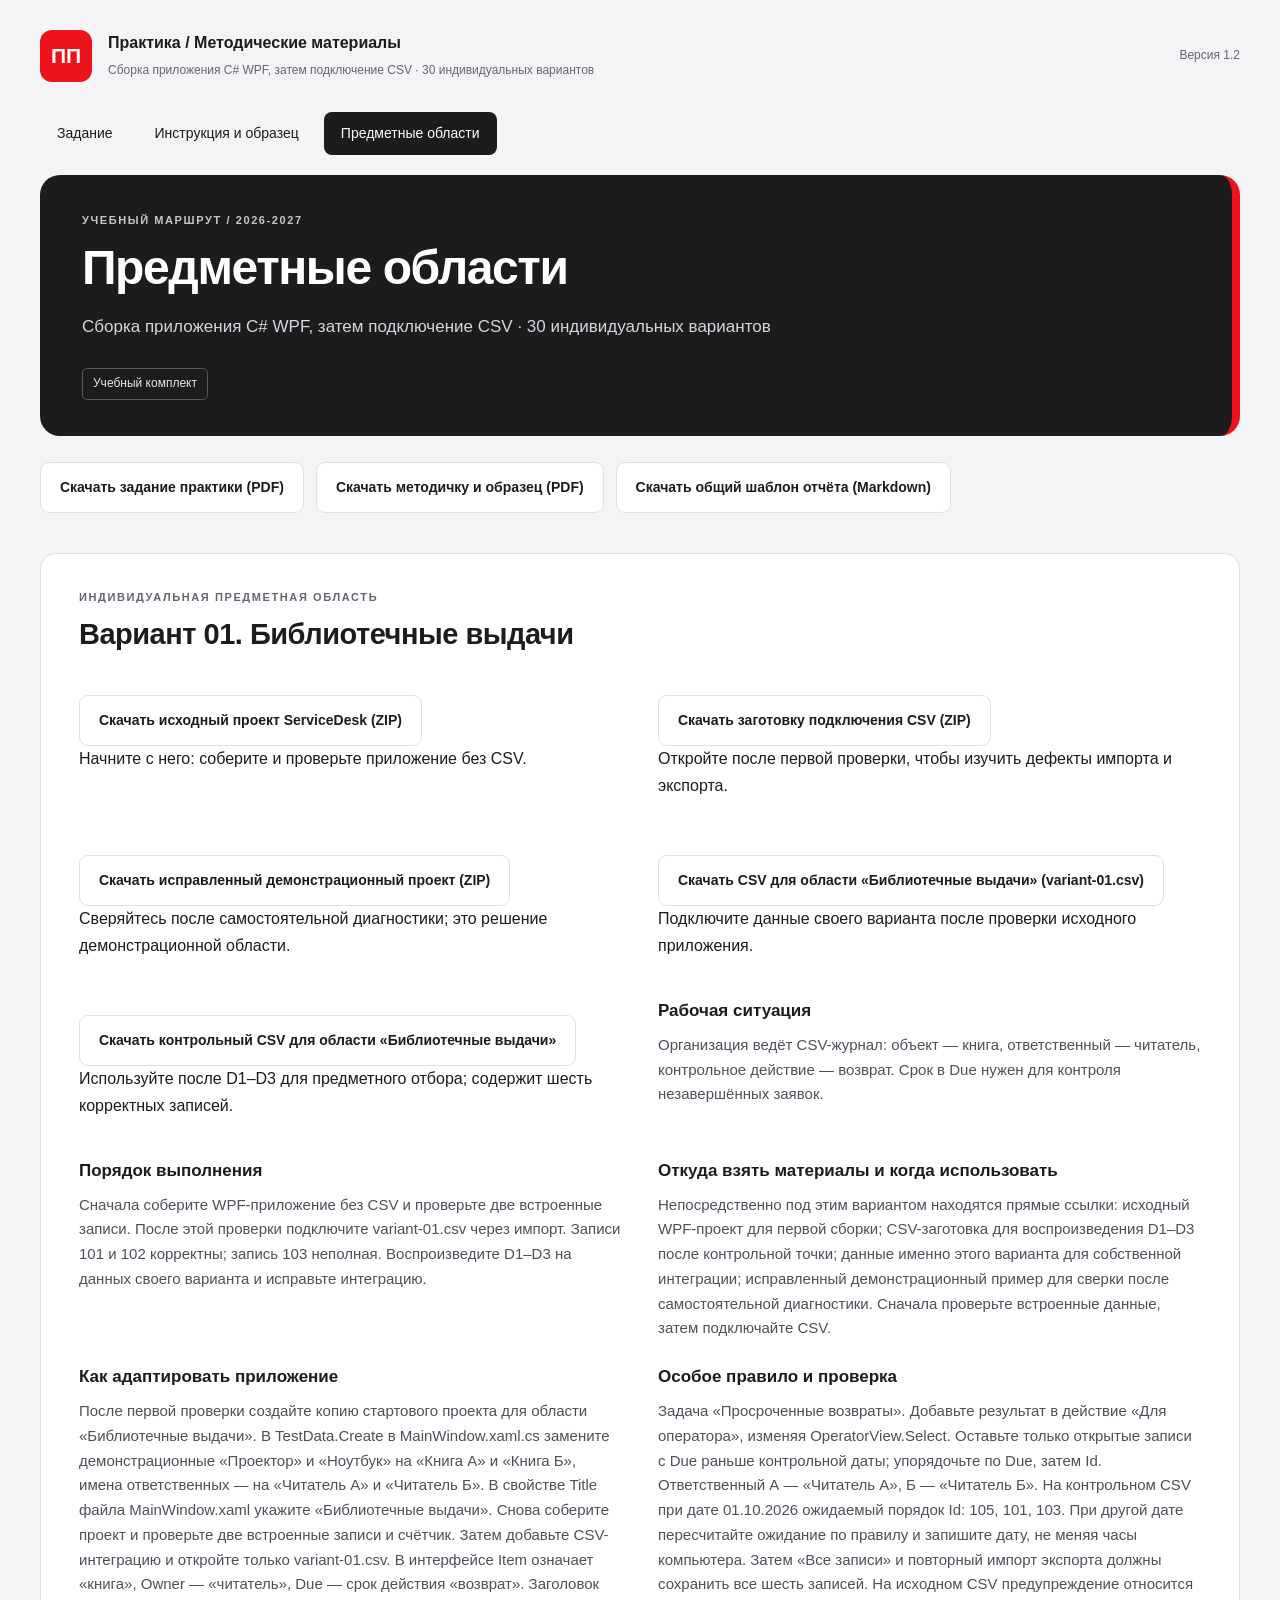
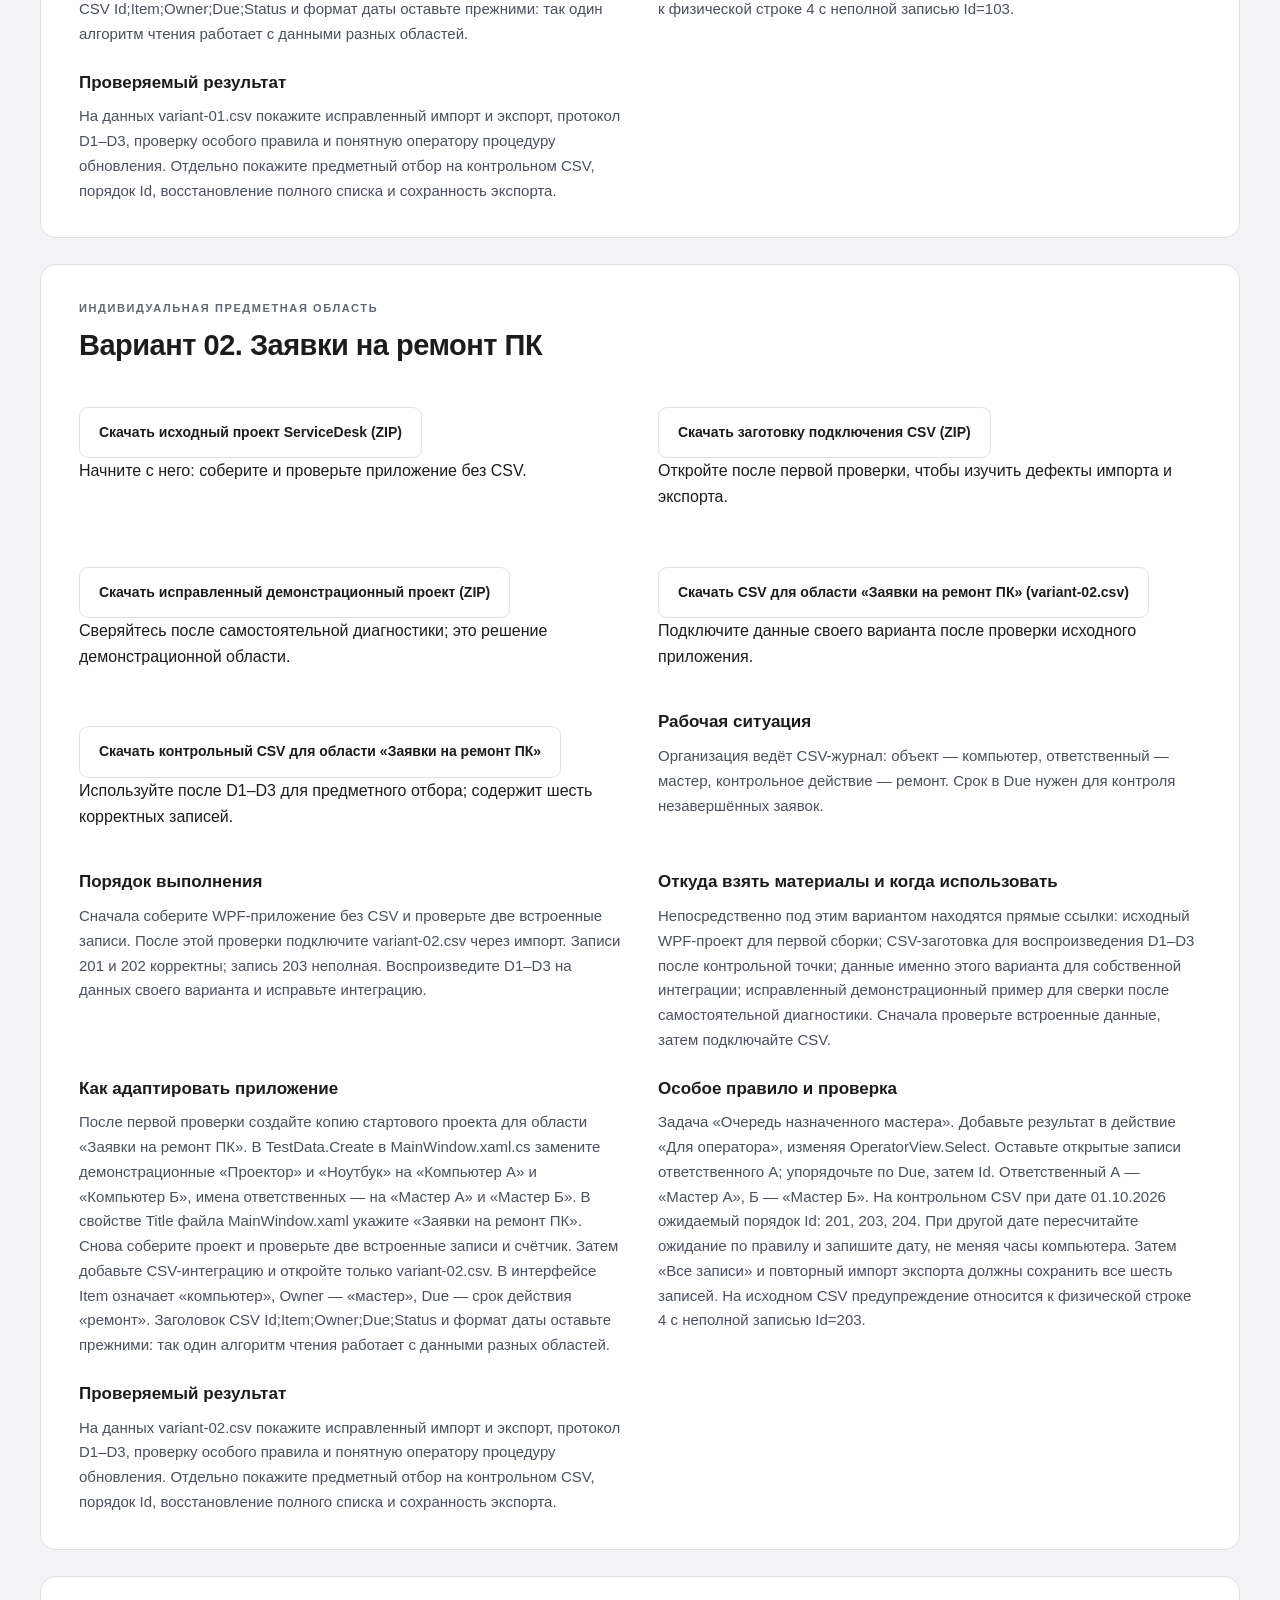
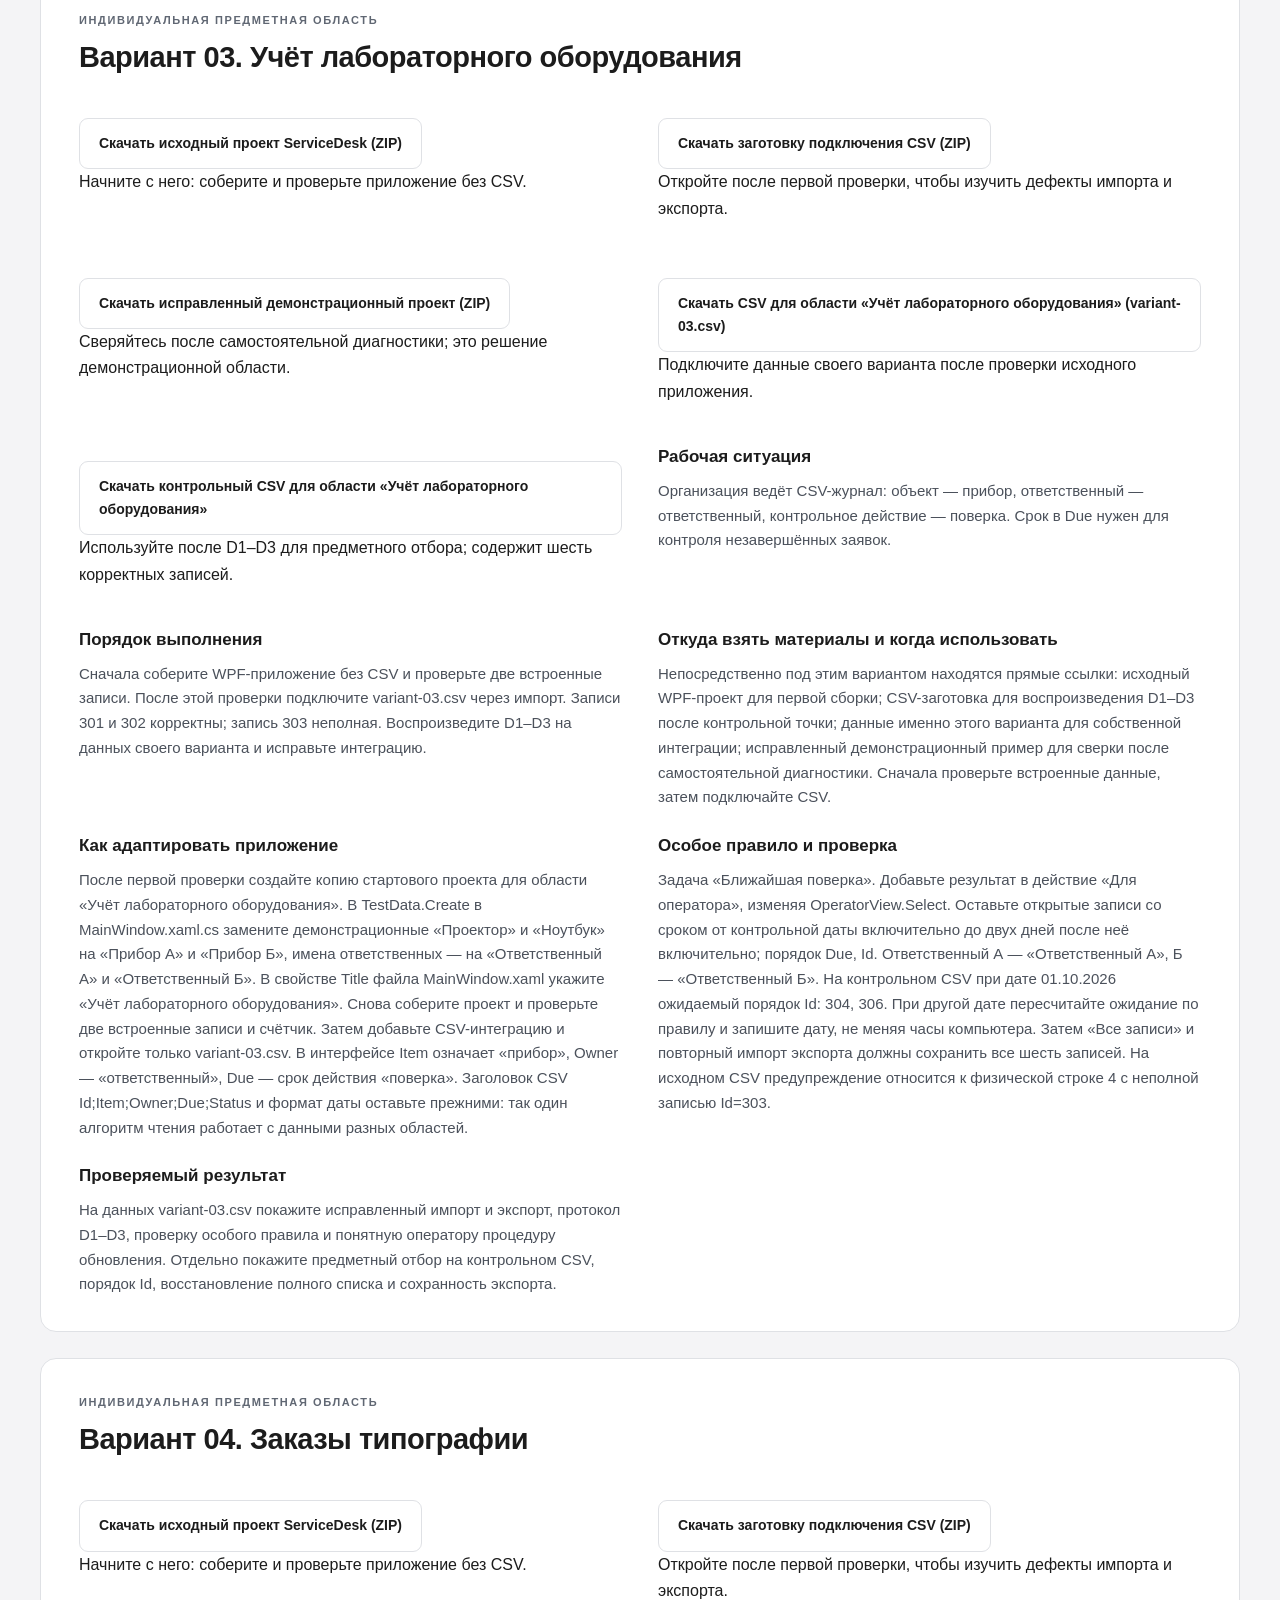
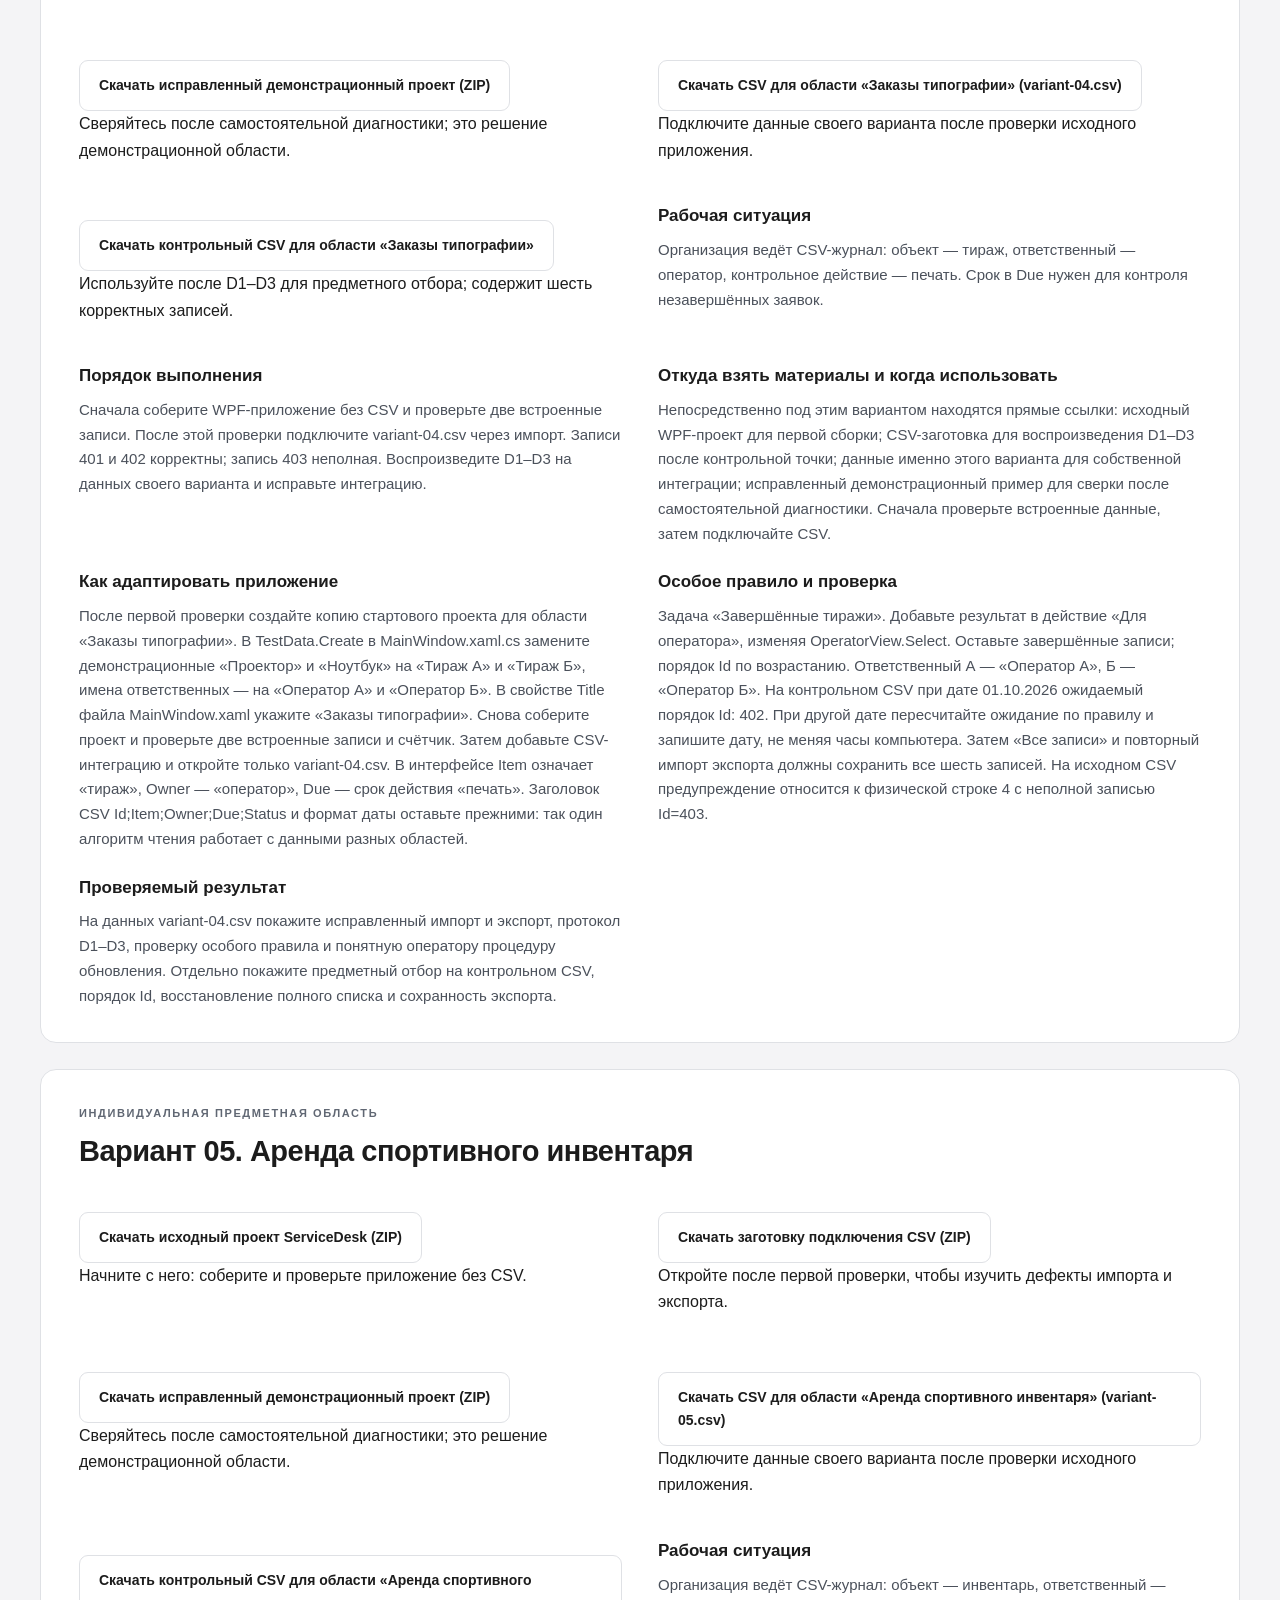
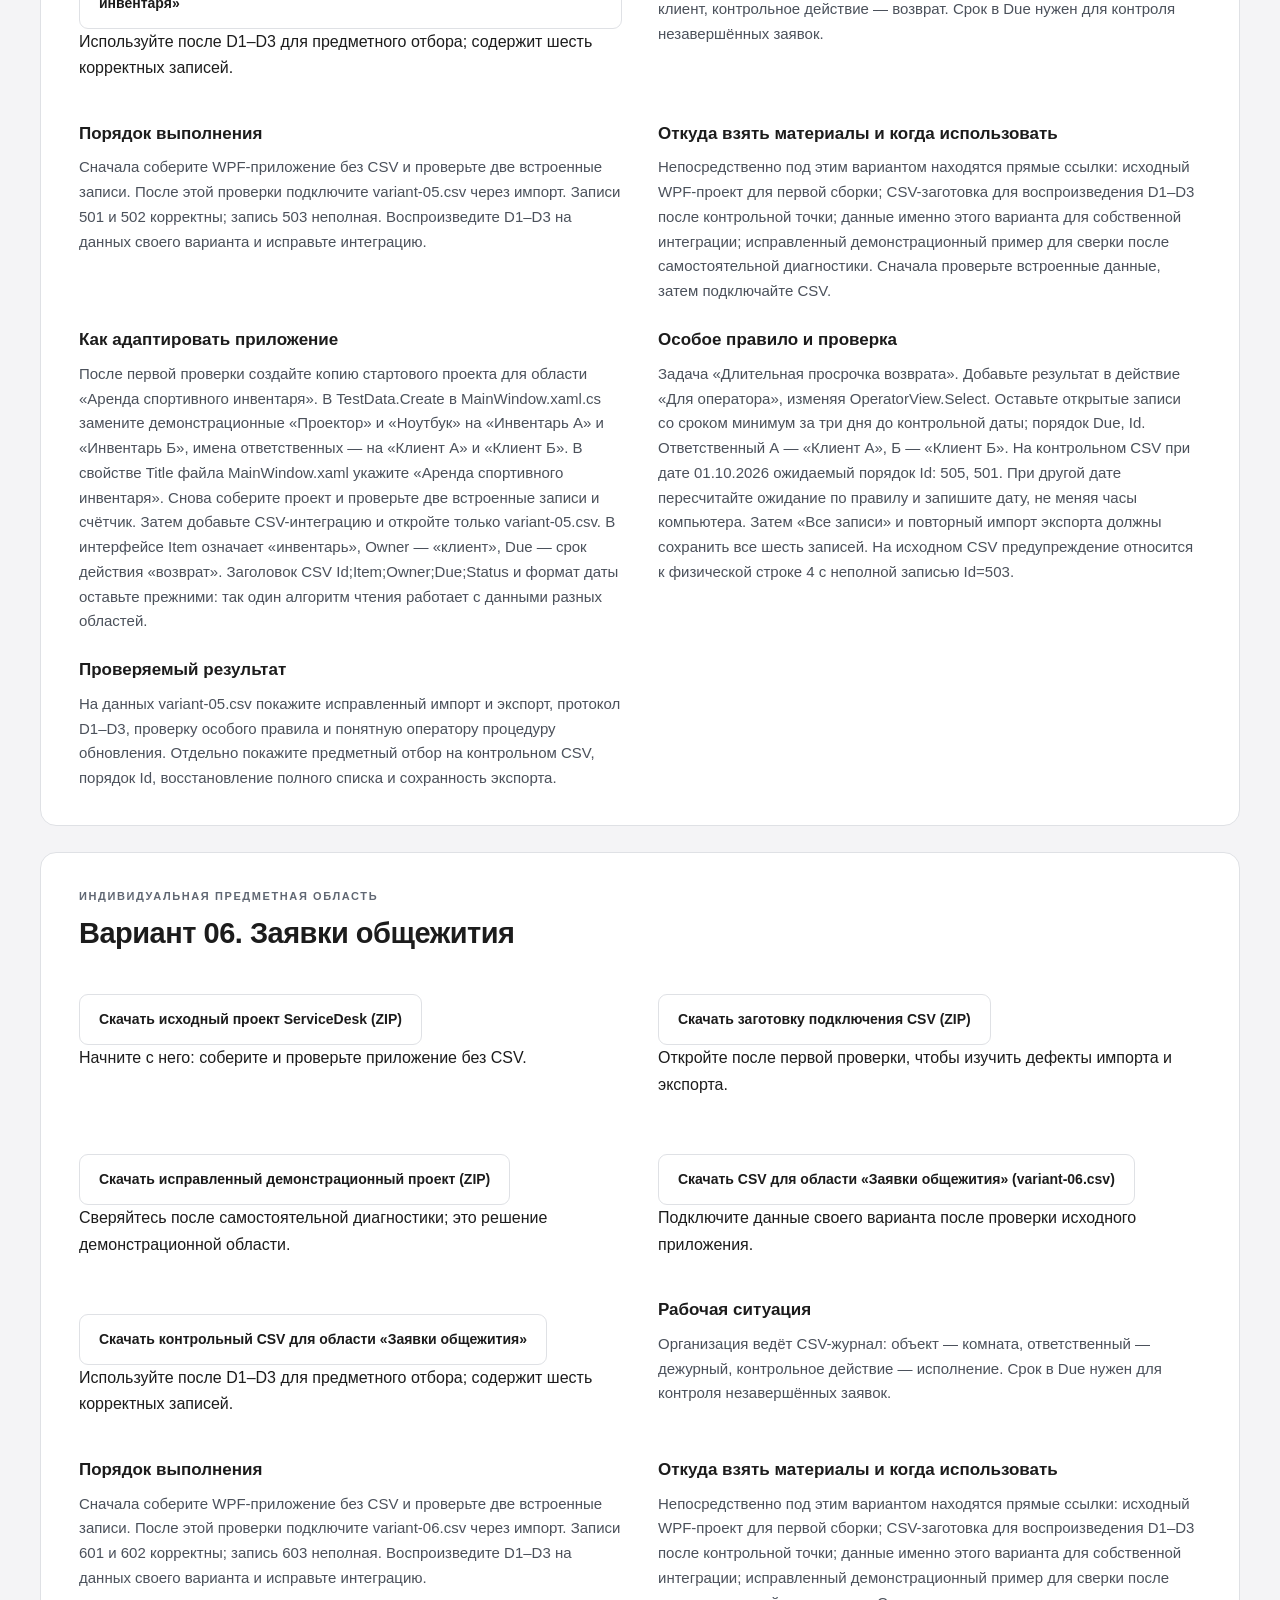
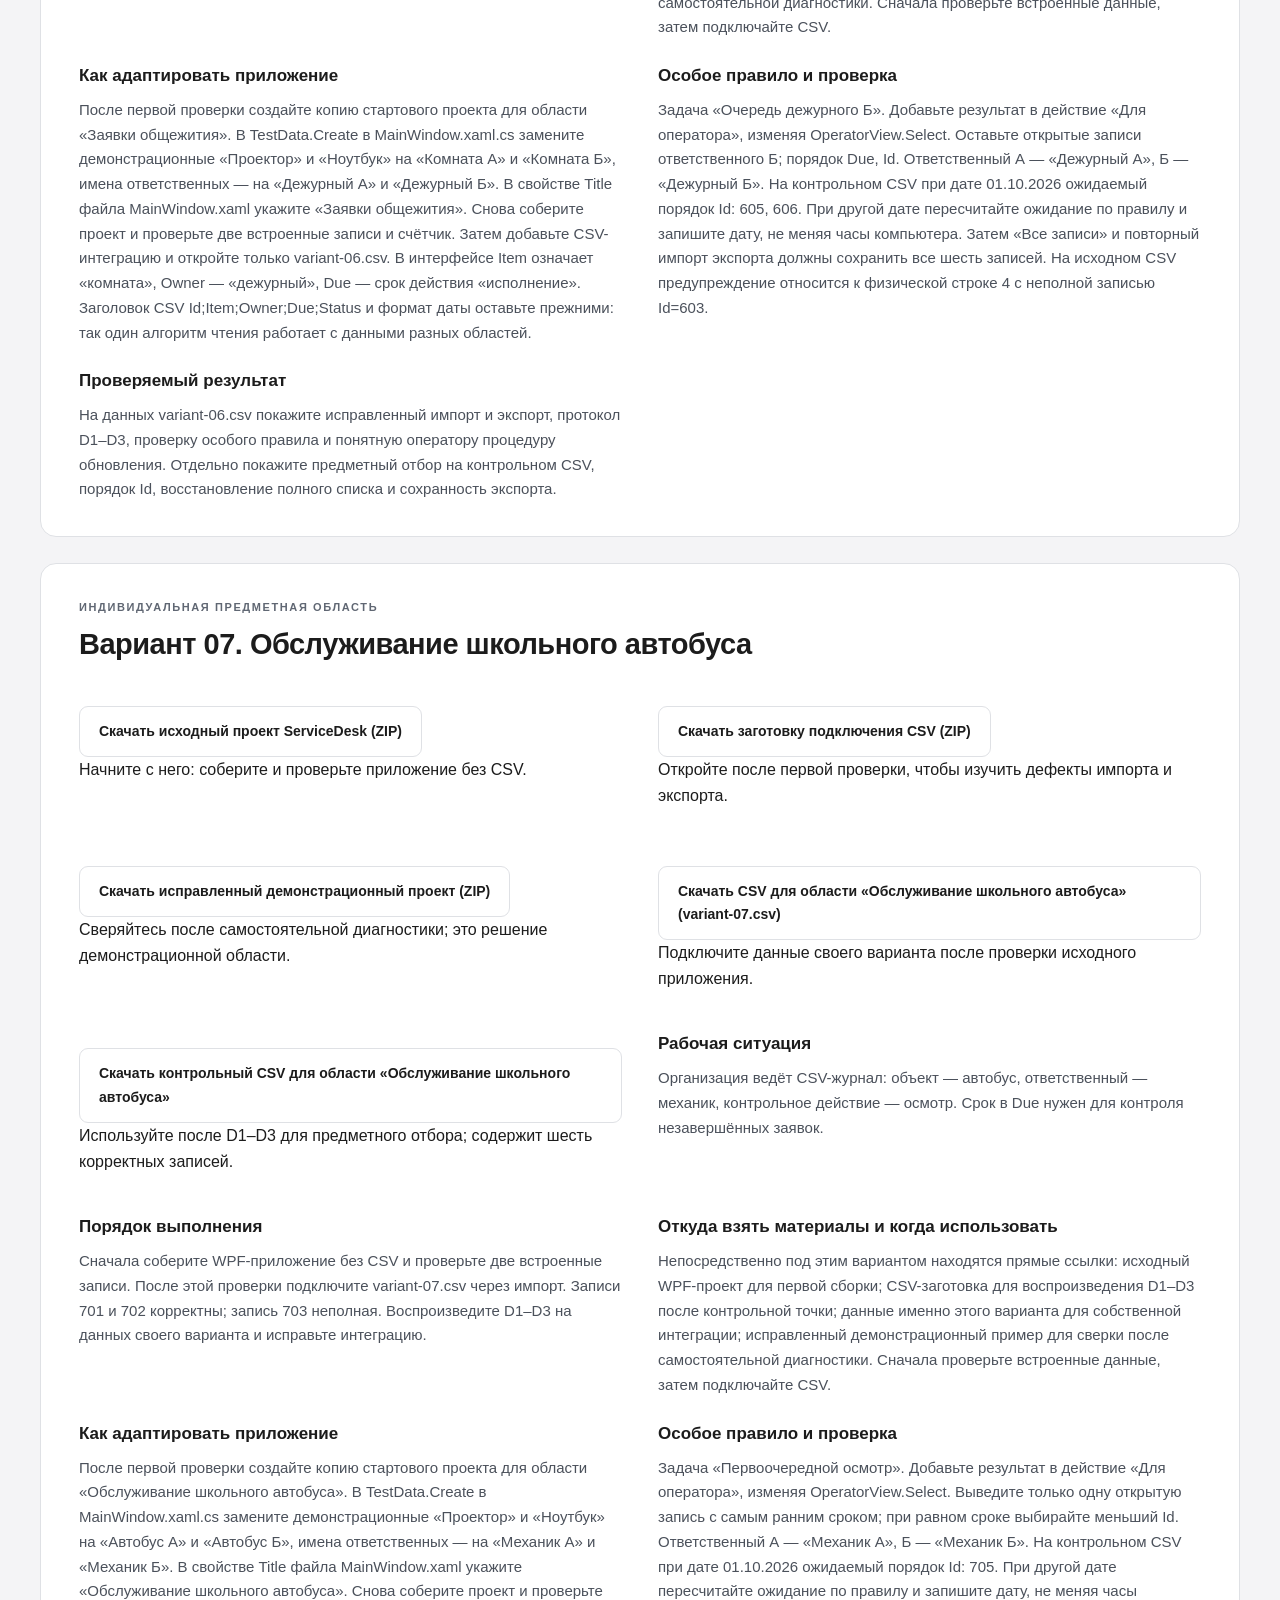
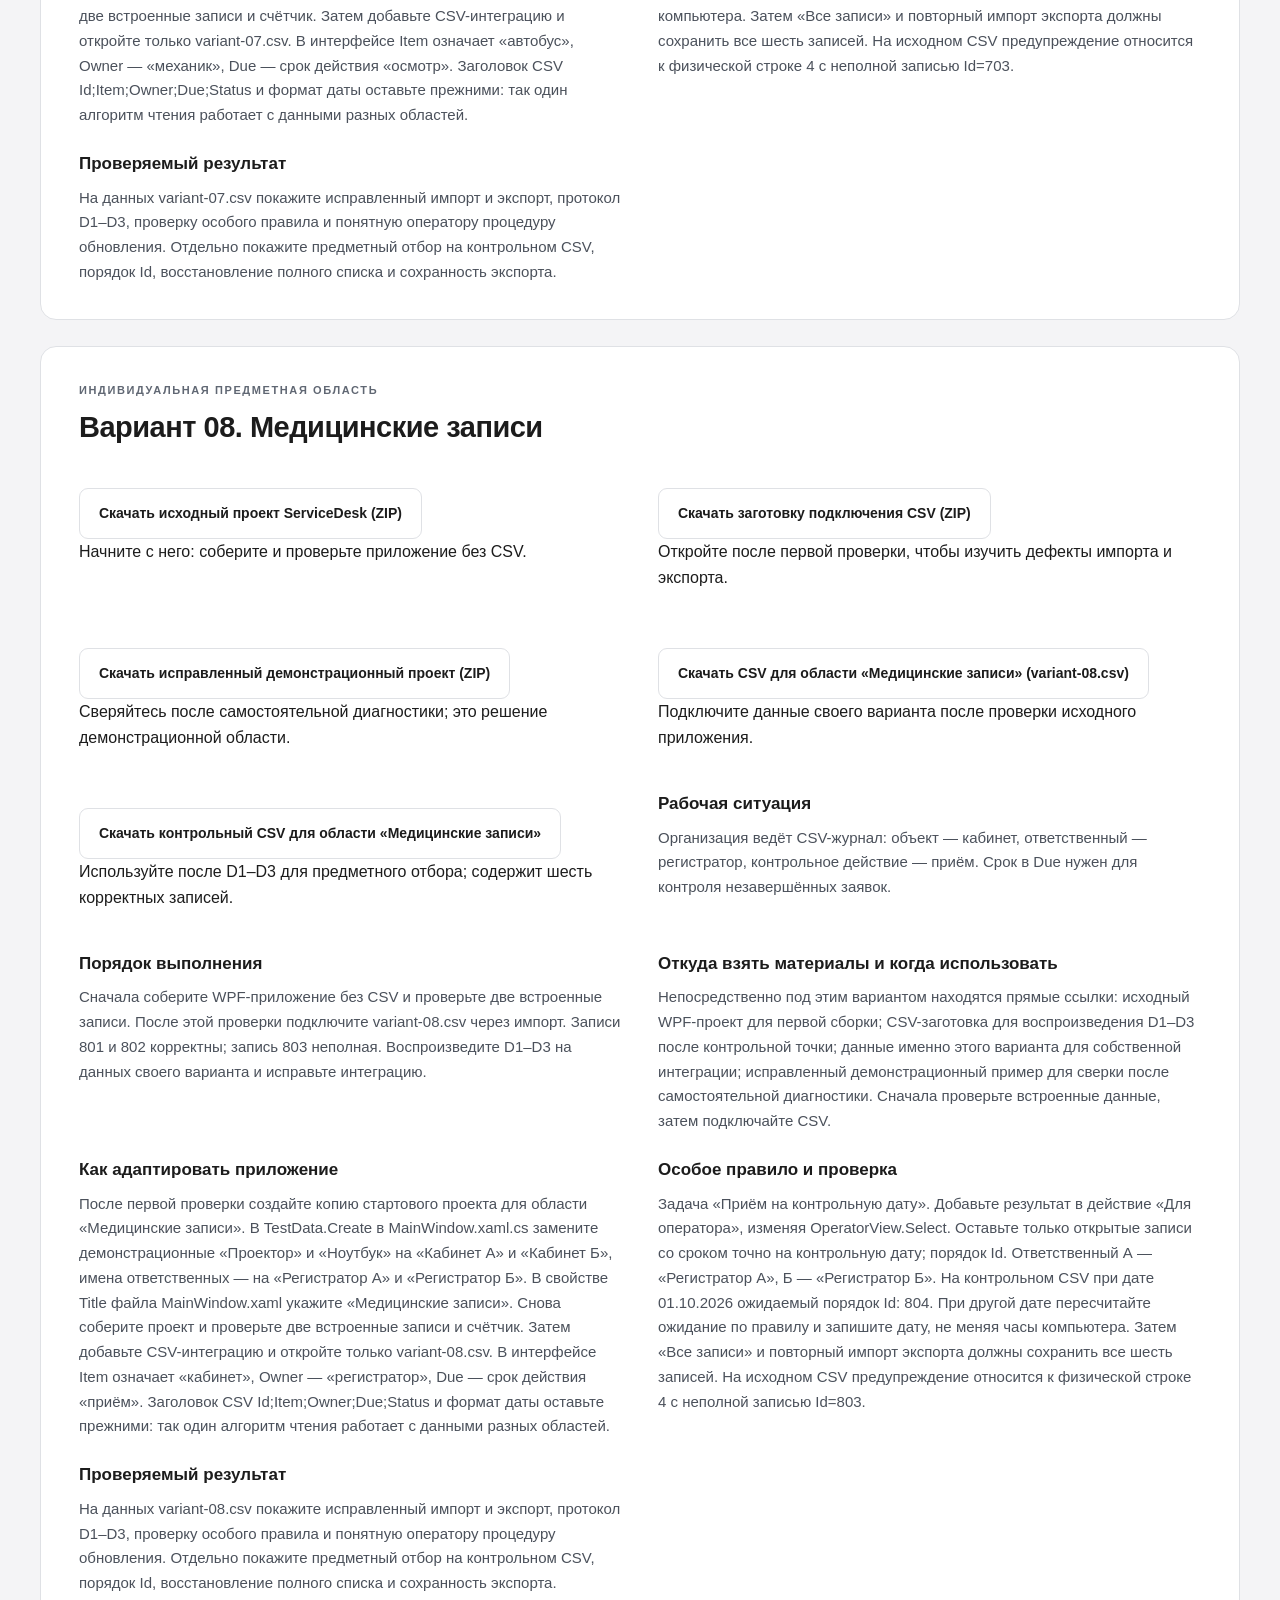
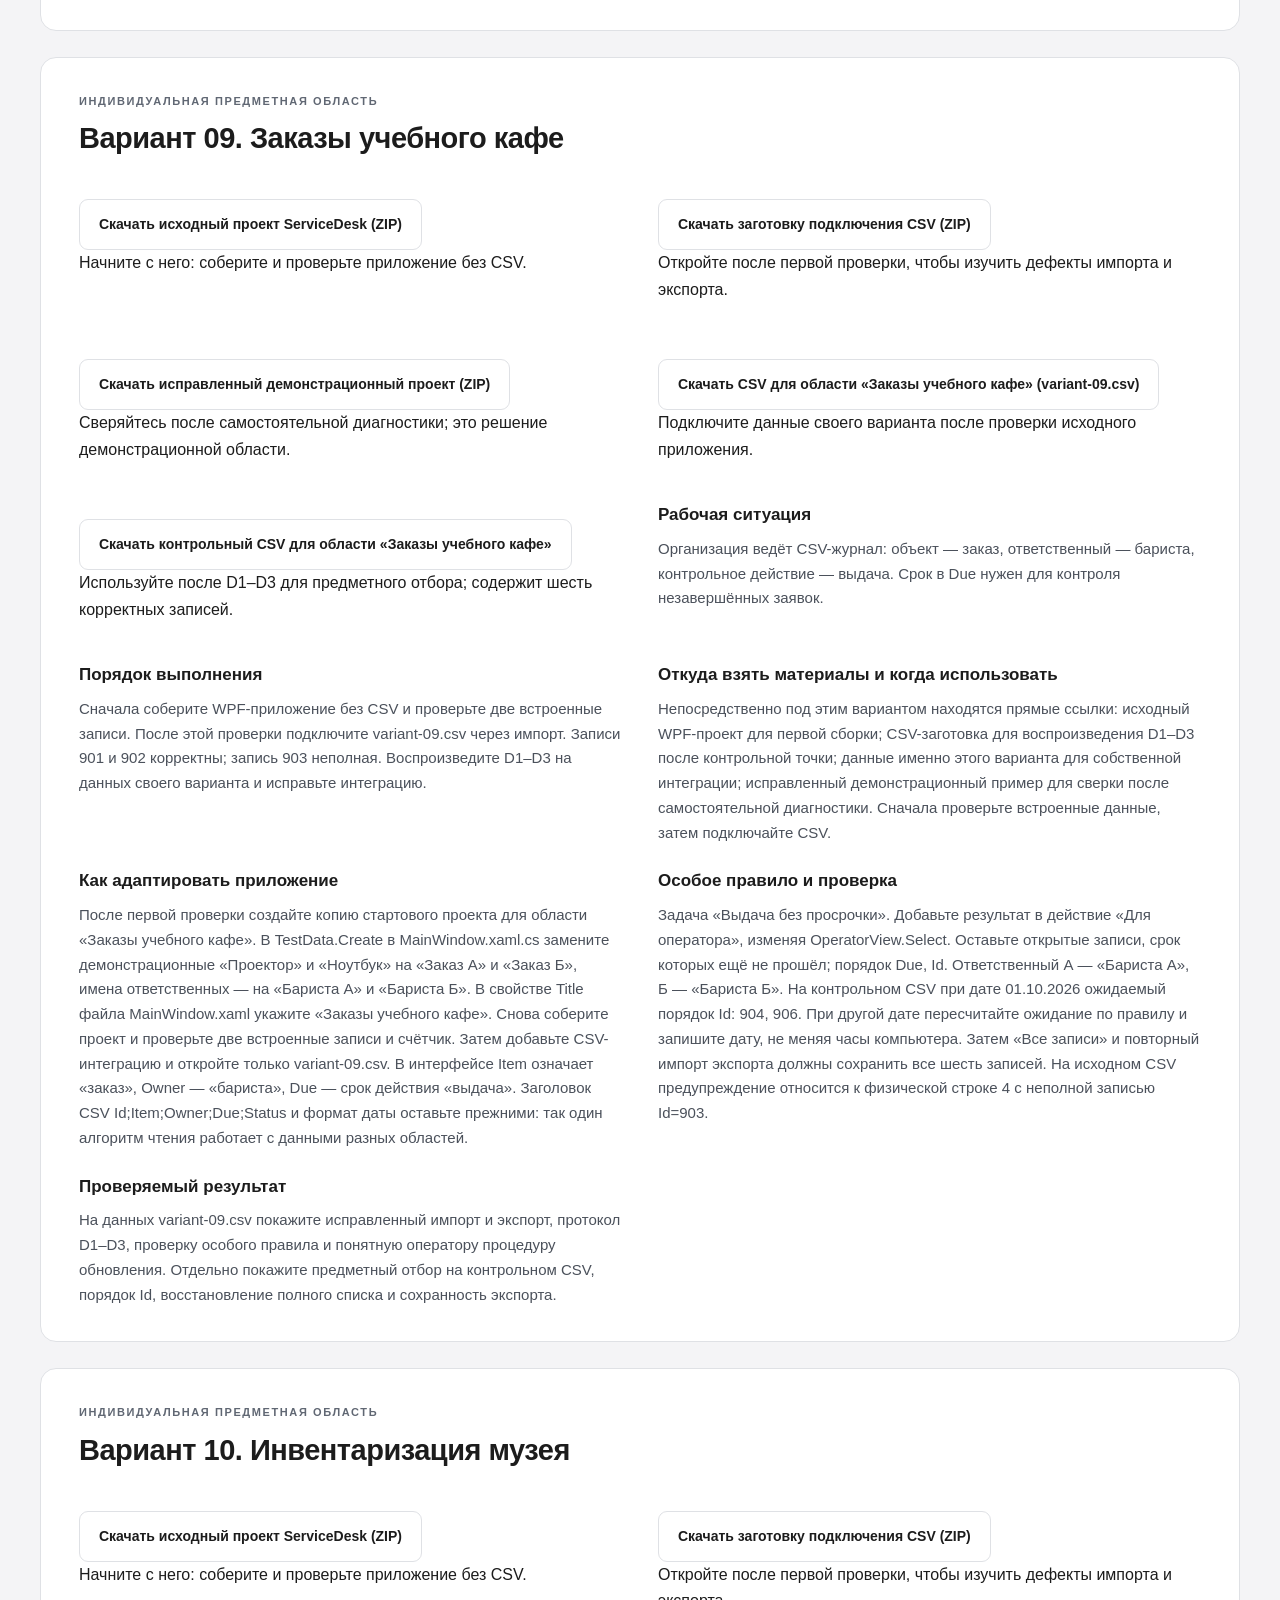
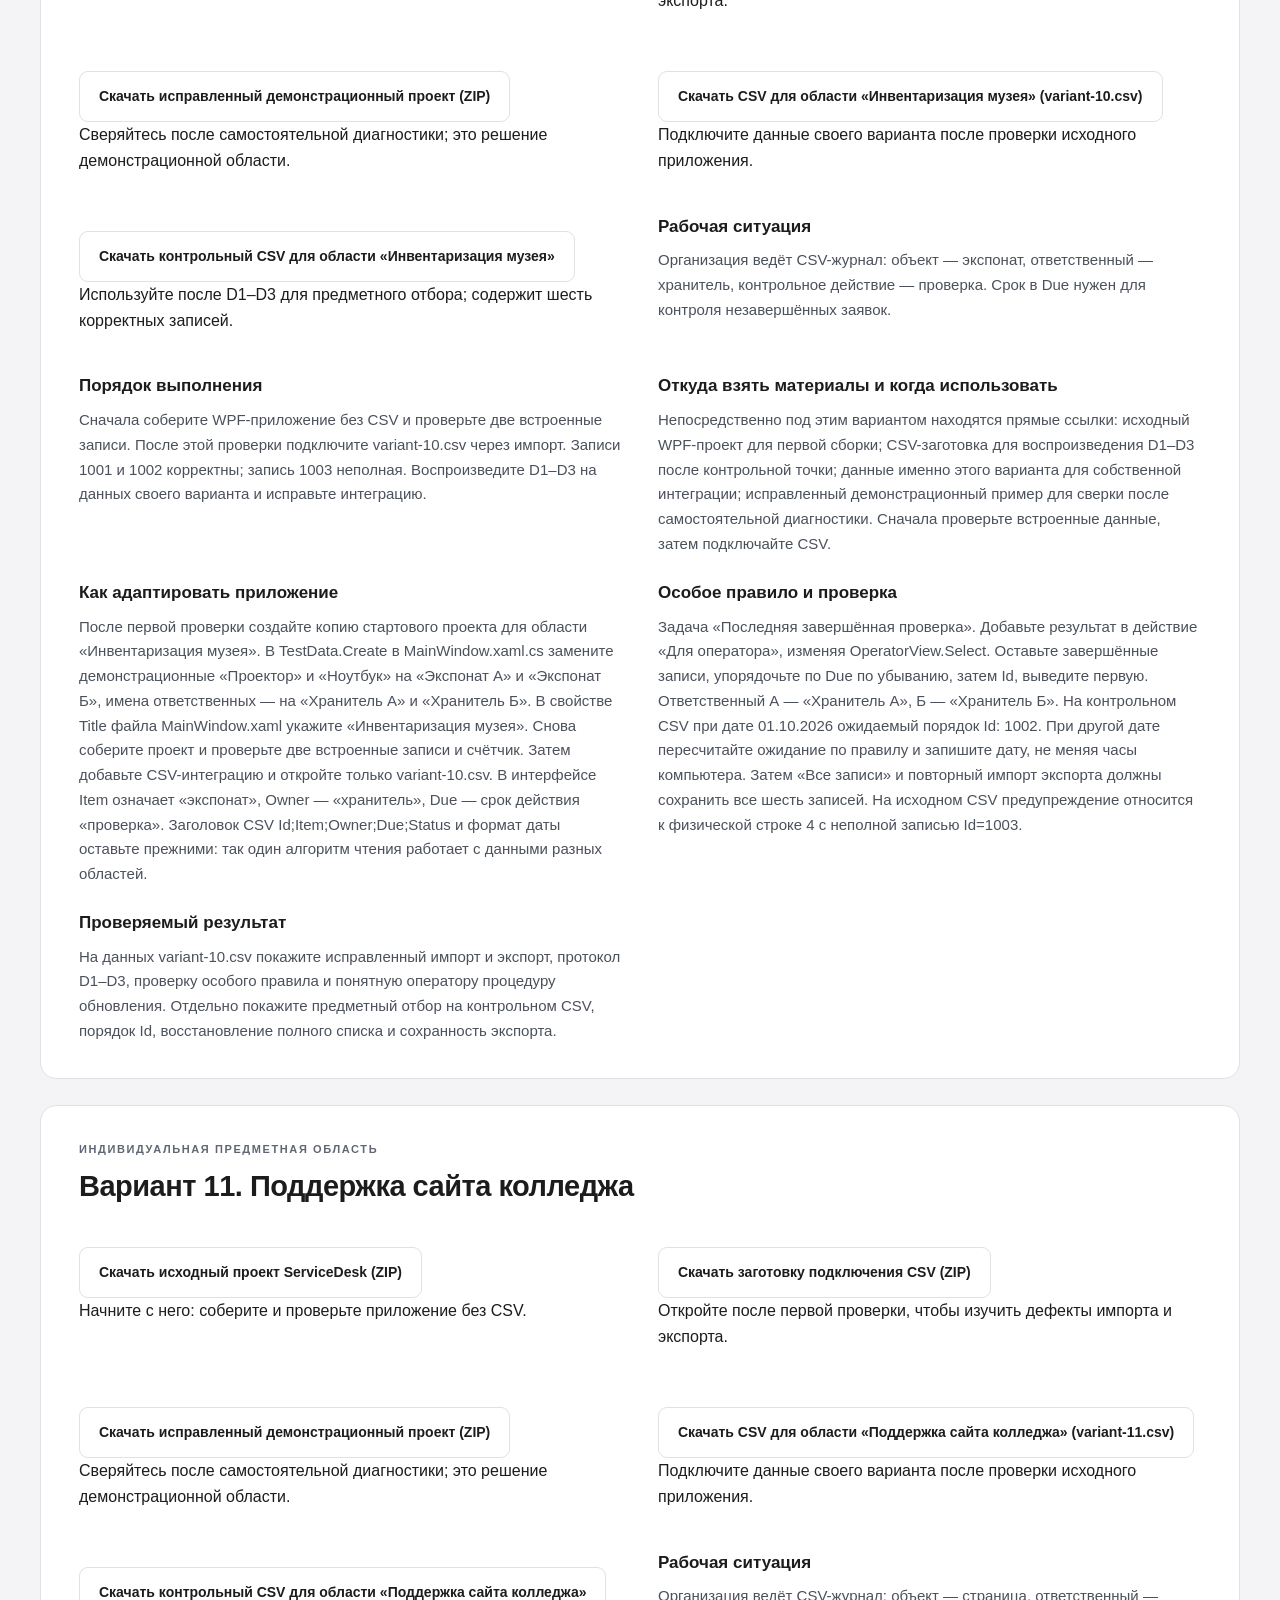
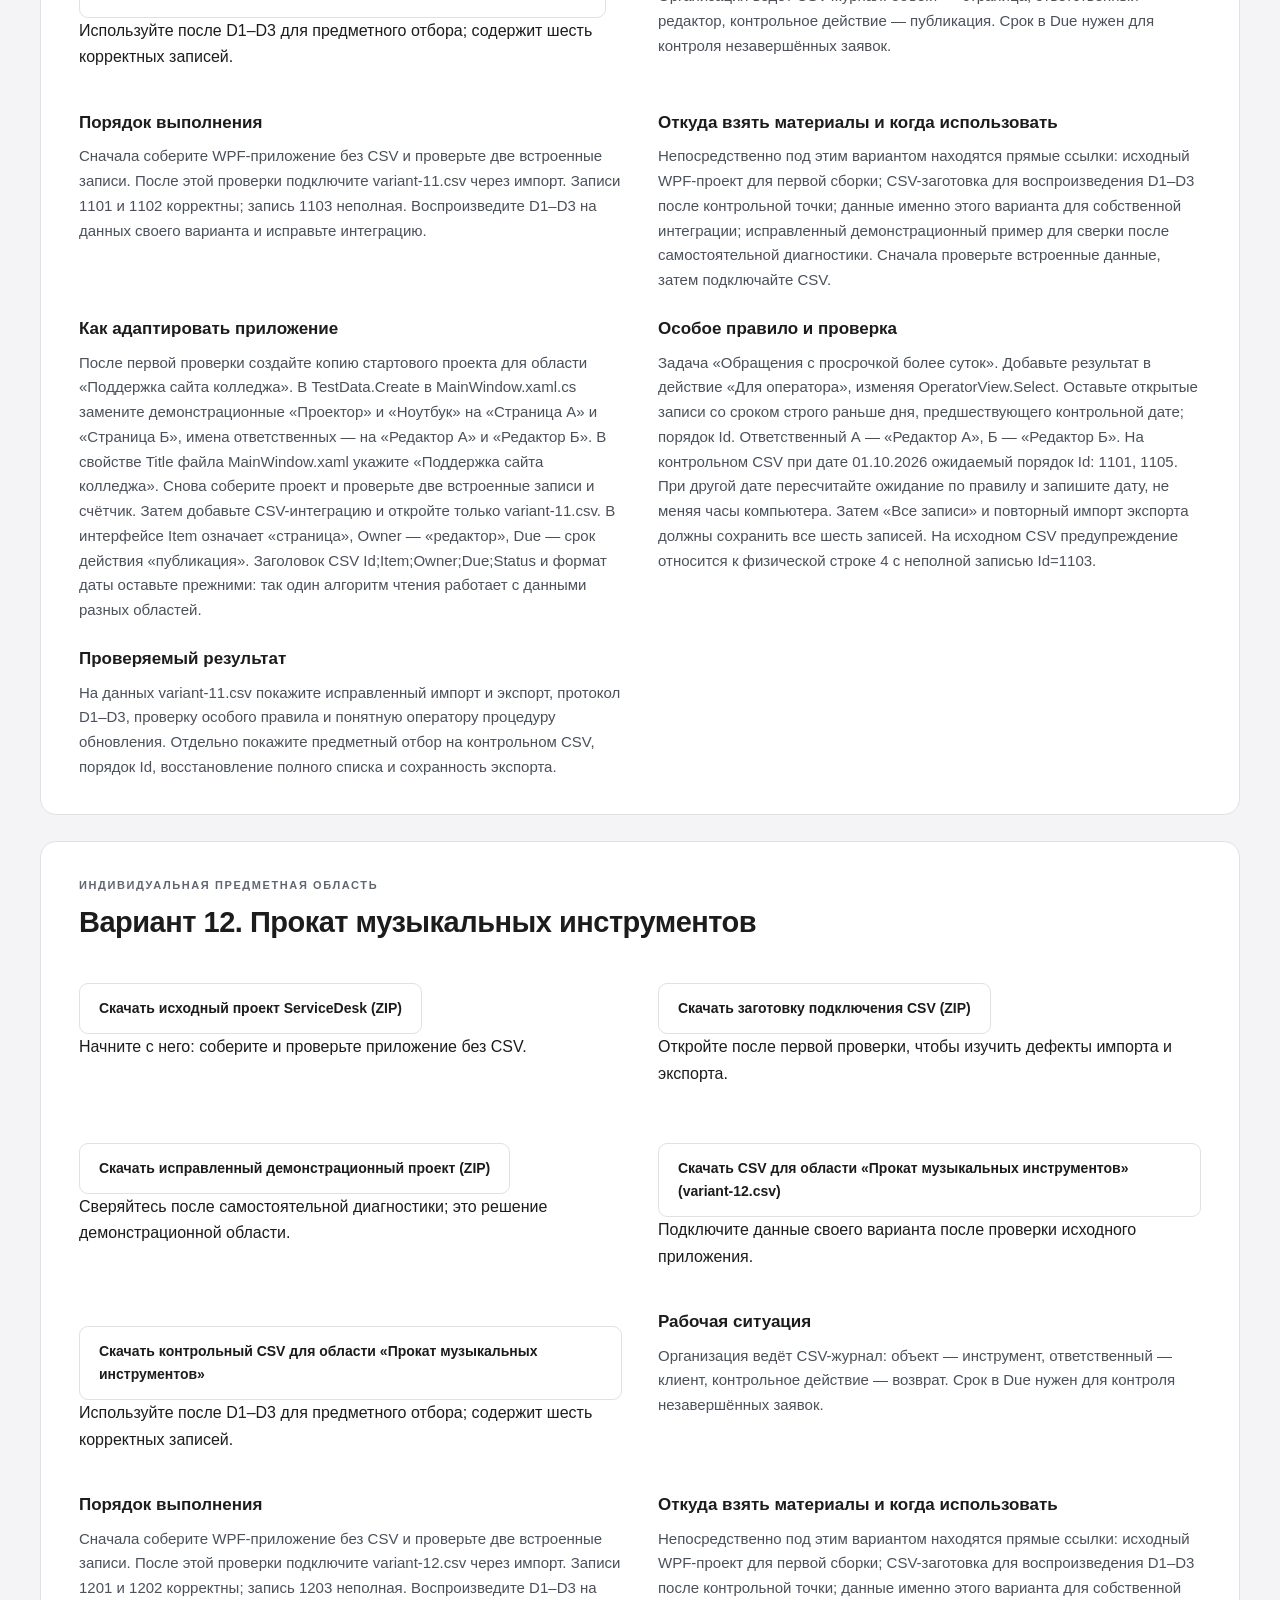
==== commit 33d88b06: "Исправить ПП.04.01 по аудиту: методичка, варианты и регрессия" ====
--- a/site/areas.html
+++ b/site/areas.html
@@ -1 +1 @@
-<!doctype html><html lang="ru"><head><meta charset="utf-8"><meta name="viewport" content="width=device-width,initial-scale=1"><title>Предметные области</title><link rel="icon" href="assets/favicon.svg"><link rel="stylesheet" href="assets/style.css"></head><body><a class="skip" href="#main">Перейти к содержанию</a><header class="shell top"><a class="brand" href="index.html"><span class="emblem">ПП</span><span><strong>Практика / Методические материалы</strong><small>Сборка приложения C# WPF, затем подключение CSV · 30 индивидуальных вариантов</small></span></a><span class="version">Версия 1.1</span></header><div class="shell"><nav><a href="index.html" >Задание</a><a href="lessons.html" >Инструкция и образец</a><a href="areas.html" aria-current=page>Предметные области</a></nav><main id="main"><section class="hero"><p class="eyebrow">Учебный маршрут / 2026-2027</p><h1>Предметные области</h1><p>Сборка приложения C# WPF, затем подключение CSV · 30 индивидуальных вариантов</p><span class="badge">Учебный комплект</span></section><div class="downloads"><a class="button" href="downloads/assignment.pdf">Скачать задание практики (PDF)</a><a class="button" href="downloads/guide.pdf">Скачать методичку и образец (PDF)</a><a class="button" href="downloads/report-template.md">Скачать общий шаблон отчёта (Markdown)</a></div><article class="lesson" id="variant-01"><p class="eyebrow">Индивидуальная предметная область</p><h2>Вариант 01. Библиотечные выдачи</h2><div class="blocks"><p class="block"><a class="button" href="downloads/ServiceDesk-source.zip">Скачать исходный проект ServiceDesk (ZIP)</a><br>Начните с него: соберите и проверьте приложение без CSV.</p><p class="block"><a class="button" href="downloads/ServiceDesk-csv-draft.zip">Скачать заготовку подключения CSV (ZIP)</a><br>Откройте после первой проверки, чтобы изучить дефекты импорта и экспорта.</p><p class="block"><a class="button" href="downloads/ServiceDesk-fixed-example.zip">Скачать исправленный демонстрационный проект (ZIP)</a><br>Сверяйтесь после самостоятельной диагностики; это решение демонстрационной области.</p><p class="block"><a class="button" href="downloads/variant-01.csv">Скачать CSV для области «Библиотечные выдачи» (variant-01.csv)</a><br>Подключите данные своего варианта после проверки исходного приложения.</p><section class="block text"><h3>Рабочая ситуация</h3><p>Организация ведёт CSV-журнал: объект — книга, ответственный — читатель, контрольное действие — возврат. Срок в Due нужен для контроля незавершённых заявок.</p></section><section class="block text"><h3>Порядок выполнения</h3><p>Сначала соберите WPF-приложение без CSV и проверьте две встроенные записи. После этой проверки подключите variant-01.csv через импорт. Записи 101 и 102 корректны; запись 103 неполная. Воспроизведите D1–D3 на данных своего варианта и исправьте интеграцию.</p></section><section class="block text"><h3>Откуда взять материалы и когда использовать</h3><p>Непосредственно под этим вариантом находятся прямые ссылки: исходный WPF-проект для первой сборки; CSV-заготовка для воспроизведения D1–D3 после контрольной точки; данные именно этого варианта для собственной интеграции; исправленный демонстрационный пример для сверки после самостоятельной диагностики. Сначала проверьте встроенные данные, затем подключайте CSV.</p></section><section class="block text"><h3>Как адаптировать приложение</h3><p>После первой проверки создайте копию стартового проекта для области «Библиотечные выдачи». В TestData.Create в MainWindow.xaml.cs замените демонстрационные «Проектор» и «Ноутбук» на «Книга А» и «Книга Б», имена ответственных — на «Читатель А» и «Читатель Б». В свойстве Title файла MainWindow.xaml укажите «Библиотечные выдачи». Снова соберите проект и проверьте две встроенные записи и счётчик. Затем добавьте CSV-интеграцию и откройте только variant-01.csv. В интерфейсе Item означает «книга», Owner — «читатель», Due — срок действия «возврат». Заголовок CSV Id;Item;Owner;Due;Status и формат даты оставьте прежними: так один алгоритм чтения работает с данными разных областей.</p></section><section class="block text"><h3>Особое правило и проверка</h3><p>Дополнительное условие: при передаче результата «возврат» оператор должен видеть номер записи 101 и название объекта «книга». Проверьте, что предупреждение о строке 103 не скрывает эту запись.</p></section><section class="block text"><h3>Проверяемый результат</h3><p>На данных variant-01.csv покажите исправленный импорт и экспорт, протокол D1–D3, проверку особого правила и понятную оператору процедуру обновления.</p></section></div></article><article class="lesson" id="variant-02"><p class="eyebrow">Индивидуальная предметная область</p><h2>Вариант 02. Заявки на ремонт ПК</h2><div class="blocks"><p class="block"><a class="button" href="downloads/ServiceDesk-source.zip">Скачать исходный проект ServiceDesk (ZIP)</a><br>Начните с него: соберите и проверьте приложение без CSV.</p><p class="block"><a class="button" href="downloads/ServiceDesk-csv-draft.zip">Скачать заготовку подключения CSV (ZIP)</a><br>Откройте после первой проверки, чтобы изучить дефекты импорта и экспорта.</p><p class="block"><a class="button" href="downloads/ServiceDesk-fixed-example.zip">Скачать исправленный демонстрационный проект (ZIP)</a><br>Сверяйтесь после самостоятельной диагностики; это решение демонстрационной области.</p><p class="block"><a class="button" href="downloads/variant-02.csv">Скачать CSV для области «Заявки на ремонт ПК» (variant-02.csv)</a><br>Подключите данные своего варианта после проверки исходного приложения.</p><section class="block text"><h3>Рабочая ситуация</h3><p>Организация ведёт CSV-журнал: объект — компьютер, ответственный — мастер, контрольное действие — ремонт. Срок в Due нужен для контроля незавершённых заявок.</p></section><section class="block text"><h3>Порядок выполнения</h3><p>Сначала соберите WPF-приложение без CSV и проверьте две встроенные записи. После этой проверки подключите variant-02.csv через импорт. Записи 201 и 202 корректны; запись 203 неполная. Воспроизведите D1–D3 на данных своего варианта и исправьте интеграцию.</p></section><section class="block text"><h3>Откуда взять материалы и когда использовать</h3><p>Непосредственно под этим вариантом находятся прямые ссылки: исходный WPF-проект для первой сборки; CSV-заготовка для воспроизведения D1–D3 после контрольной точки; данные именно этого варианта для собственной интеграции; исправленный демонстрационный пример для сверки после самостоятельной диагностики. Сначала проверьте встроенные данные, затем подключайте CSV.</p></section><section class="block text"><h3>Как адаптировать приложение</h3><p>После первой проверки создайте копию стартового проекта для области «Заявки на ремонт ПК». В TestData.Create в MainWindow.xaml.cs замените демонстрационные «Проектор» и «Ноутбук» на «Компьютер А» и «Компьютер Б», имена ответственных — на «Мастер А» и «Мастер Б». В свойстве Title файла MainWindow.xaml укажите «Заявки на ремонт ПК». Снова соберите проект и проверьте две встроенные записи и счётчик. Затем добавьте CSV-интеграцию и откройте только variant-02.csv. В интерфейсе Item означает «компьютер», Owner — «мастер», Due — срок действия «ремонт». Заголовок CSV Id;Item;Owner;Due;Status и формат даты оставьте прежними: так один алгоритм чтения работает с данными разных областей.</p></section><section class="block text"><h3>Особое правило и проверка</h3><p>Дополнительное условие: при передаче результата «ремонт» оператор должен видеть номер записи 201 и название объекта «компьютер». Проверьте, что предупреждение о строке 203 не скрывает эту запись.</p></section><section class="block text"><h3>Проверяемый результат</h3><p>На данных variant-02.csv покажите исправленный импорт и экспорт, протокол D1–D3, проверку особого правила и понятную оператору процедуру обновления.</p></section></div></article><article class="lesson" id="variant-03"><p class="eyebrow">Индивидуальная предметная область</p><h2>Вариант 03. Учёт лабораторного оборудования</h2><div class="blocks"><p class="block"><a class="button" href="downloads/ServiceDesk-source.zip">Скачать исходный проект ServiceDesk (ZIP)</a><br>Начните с него: соберите и проверьте приложение без CSV.</p><p class="block"><a class="button" href="downloads/ServiceDesk-csv-draft.zip">Скачать заготовку подключения CSV (ZIP)</a><br>Откройте после первой проверки, чтобы изучить дефекты импорта и экспорта.</p><p class="block"><a class="button" href="downloads/ServiceDesk-fixed-example.zip">Скачать исправленный демонстрационный проект (ZIP)</a><br>Сверяйтесь после самостоятельной диагностики; это решение демонстрационной области.</p><p class="block"><a class="button" href="downloads/variant-03.csv">Скачать CSV для области «Учёт лабораторного оборудования» (variant-03.csv)</a><br>Подключите данные своего варианта после проверки исходного приложения.</p><section class="block text"><h3>Рабочая ситуация</h3><p>Организация ведёт CSV-журнал: объект — прибор, ответственный — ответственный, контрольное действие — поверка. Срок в Due нужен для контроля незавершённых заявок.</p></section><section class="block text"><h3>Порядок выполнения</h3><p>Сначала соберите WPF-приложение без CSV и проверьте две встроенные записи. После этой проверки подключите variant-03.csv через импорт. Записи 301 и 302 корректны; запись 303 неполная. Воспроизведите D1–D3 на данных своего варианта и исправьте интеграцию.</p></section><section class="block text"><h3>Откуда взять материалы и когда использовать</h3><p>Непосредственно под этим вариантом находятся прямые ссылки: исходный WPF-проект для первой сборки; CSV-заготовка для воспроизведения D1–D3 после контрольной точки; данные именно этого варианта для собственной интеграции; исправленный демонстрационный пример для сверки после самостоятельной диагностики. Сначала проверьте встроенные данные, затем подключайте CSV.</p></section><section class="block text"><h3>Как адаптировать приложение</h3><p>После первой проверки создайте копию стартового проекта для области «Учёт лабораторного оборудования». В TestData.Create в MainWindow.xaml.cs замените демонстрационные «Проектор» и «Ноутбук» на «Прибор А» и «Прибор Б», имена ответственных — на «Ответственный А» и «Ответственный Б». В свойстве Title файла MainWindow.xaml укажите «Учёт лабораторного оборудования». Снова соберите проект и проверьте две встроенные записи и счётчик. Затем добавьте CSV-интеграцию и откройте только variant-03.csv. В интерфейсе Item означает «прибор», Owner — «ответственный», Due — срок действия «поверка». Заголовок CSV Id;Item;Owner;Due;Status и формат даты оставьте прежними: так один алгоритм чтения работает с данными разных областей.</p></section><section class="block text"><h3>Особое правило и проверка</h3><p>Дополнительное условие: при передаче результата «поверка» оператор должен видеть номер записи 301 и название объекта «прибор». Проверьте, что предупреждение о строке 303 не скрывает эту запись.</p></section><section class="block text"><h3>Проверяемый результат</h3><p>На данных variant-03.csv покажите исправленный импорт и экспорт, протокол D1–D3, проверку особого правила и понятную оператору процедуру обновления.</p></section></div></article><article class="lesson" id="variant-04"><p class="eyebrow">Индивидуальная предметная область</p><h2>Вариант 04. Заказы типографии</h2><div class="blocks"><p class="block"><a class="button" href="downloads/ServiceDesk-source.zip">Скачать исходный проект ServiceDesk (ZIP)</a><br>Начните с него: соберите и проверьте приложение без CSV.</p><p class="block"><a class="button" href="downloads/ServiceDesk-csv-draft.zip">Скачать заготовку подключения CSV (ZIP)</a><br>Откройте после первой проверки, чтобы изучить дефекты импорта и экспорта.</p><p class="block"><a class="button" href="downloads/ServiceDesk-fixed-example.zip">Скачать исправленный демонстрационный проект (ZIP)</a><br>Сверяйтесь после самостоятельной диагностики; это решение демонстрационной области.</p><p class="block"><a class="button" href="downloads/variant-04.csv">Скачать CSV для области «Заказы типографии» (variant-04.csv)</a><br>Подключите данные своего варианта после проверки исходного приложения.</p><section class="block text"><h3>Рабочая ситуация</h3><p>Организация ведёт CSV-журнал: объект — тираж, ответственный — оператор, контрольное действие — печать. Срок в Due нужен для контроля незавершённых заявок.</p></section><section class="block text"><h3>Порядок выполнения</h3><p>Сначала соберите WPF-приложение без CSV и проверьте две встроенные записи. После этой проверки подключите variant-04.csv через импорт. Записи 401 и 402 корректны; запись 403 неполная. Воспроизведите D1–D3 на данных своего варианта и исправьте интеграцию.</p></section><section class="block text"><h3>Откуда взять материалы и когда использовать</h3><p>Непосредственно под этим вариантом находятся прямые ссылки: исходный WPF-проект для первой сборки; CSV-заготовка для воспроизведения D1–D3 после контрольной точки; данные именно этого варианта для собственной интеграции; исправленный демонстрационный пример для сверки после самостоятельной диагностики. Сначала проверьте встроенные данные, затем подключайте CSV.</p></section><section class="block text"><h3>Как адаптировать приложение</h3><p>После первой проверки создайте копию стартового проекта для области «Заказы типографии». В TestData.Create в MainWindow.xaml.cs замените демонстрационные «Проектор» и «Ноутбук» на «Тираж А» и «Тираж Б», имена ответственных — на «Оператор А» и «Оператор Б». В свойстве Title файла MainWindow.xaml укажите «Заказы типографии». Снова соберите проект и проверьте две встроенные записи и счётчик. Затем добавьте CSV-интеграцию и откройте только variant-04.csv. В интерфейсе Item означает «тираж», Owner — «оператор», Due — срок действия «печать». Заголовок CSV Id;Item;Owner;Due;Status и формат даты оставьте прежними: так один алгоритм чтения работает с данными разных областей.</p></section><section class="block text"><h3>Особое правило и проверка</h3><p>Дополнительное условие: при передаче результата «печать» оператор должен видеть номер записи 401 и название объекта «тираж». Проверьте, что предупреждение о строке 403 не скрывает эту запись.</p></section><section class="block text"><h3>Проверяемый результат</h3><p>На данных variant-04.csv покажите исправленный импорт и экспорт, протокол D1–D3, проверку особого правила и понятную оператору процедуру обновления.</p></section></div></article><article class="lesson" id="variant-05"><p class="eyebrow">Индивидуальная предметная область</p><h2>Вариант 05. Аренда спортивного инвентаря</h2><div class="blocks"><p class="block"><a class="button" href="downloads/ServiceDesk-source.zip">Скачать исходный проект ServiceDesk (ZIP)</a><br>Начните с него: соберите и проверьте приложение без CSV.</p><p class="block"><a class="button" href="downloads/ServiceDesk-csv-draft.zip">Скачать заготовку подключения CSV (ZIP)</a><br>Откройте после первой проверки, чтобы изучить дефекты импорта и экспорта.</p><p class="block"><a class="button" href="downloads/ServiceDesk-fixed-example.zip">Скачать исправленный демонстрационный проект (ZIP)</a><br>Сверяйтесь после самостоятельной диагностики; это решение демонстрационной области.</p><p class="block"><a class="button" href="downloads/variant-05.csv">Скачать CSV для области «Аренда спортивного инвентаря» (variant-05.csv)</a><br>Подключите данные своего варианта после проверки исходного приложения.</p><section class="block text"><h3>Рабочая ситуация</h3><p>Организация ведёт CSV-журнал: объект — инвентарь, ответственный — клиент, контрольное действие — возврат. Срок в Due нужен для контроля незавершённых заявок.</p></section><section class="block text"><h3>Порядок выполнения</h3><p>Сначала соберите WPF-приложение без CSV и проверьте две встроенные записи. После этой проверки подключите variant-05.csv через импорт. Записи 501 и 502 корректны; запись 503 неполная. Воспроизведите D1–D3 на данных своего варианта и исправьте интеграцию.</p></section><section class="block text"><h3>Откуда взять материалы и когда использовать</h3><p>Непосредственно под этим вариантом находятся прямые ссылки: исходный WPF-проект для первой сборки; CSV-заготовка для воспроизведения D1–D3 после контрольной точки; данные именно этого варианта для собственной интеграции; исправленный демонстрационный пример для сверки после самостоятельной диагностики. Сначала проверьте встроенные данные, затем подключайте CSV.</p></section><section class="block text"><h3>Как адаптировать приложение</h3><p>После первой проверки создайте копию стартового проекта для области «Аренда спортивного инвентаря». В TestData.Create в MainWindow.xaml.cs замените демонстрационные «Проектор» и «Ноутбук» на «Инвентарь А» и «Инвентарь Б», имена ответственных — на «Клиент А» и «Клиент Б». В свойстве Title файла MainWindow.xaml укажите «Аренда спортивного инвентаря». Снова соберите проект и проверьте две встроенные записи и счётчик. Затем добавьте CSV-интеграцию и откройте только variant-05.csv. В интерфейсе Item означает «инвентарь», Owner — «клиент», Due — срок действия «возврат». Заголовок CSV Id;Item;Owner;Due;Status и формат даты оставьте прежними: так один алгоритм чтения работает с данными разных областей.</p></section><section class="block text"><h3>Особое правило и проверка</h3><p>Дополнительное условие: при передаче результата «возврат» оператор должен видеть номер записи 501 и название объекта «инвентарь». Проверьте, что предупреждение о строке 503 не скрывает эту запись.</p></section><section class="block text"><h3>Проверяемый результат</h3><p>На данных variant-05.csv покажите исправленный импорт и экспорт, протокол D1–D3, проверку особого правила и понятную оператору процедуру обновления.</p></section></div></article><article class="lesson" id="variant-06"><p class="eyebrow">Индивидуальная предметная область</p><h2>Вариант 06. Заявки общежития</h2><div class="blocks"><p class="block"><a class="button" href="downloads/ServiceDesk-source.zip">Скачать исходный проект ServiceDesk (ZIP)</a><br>Начните с него: соберите и проверьте приложение без CSV.</p><p class="block"><a class="button" href="downloads/ServiceDesk-csv-draft.zip">Скачать заготовку подключения CSV (ZIP)</a><br>Откройте после первой проверки, чтобы изучить дефекты импорта и экспорта.</p><p class="block"><a class="button" href="downloads/ServiceDesk-fixed-example.zip">Скачать исправленный демонстрационный проект (ZIP)</a><br>Сверяйтесь после самостоятельной диагностики; это решение демонстрационной области.</p><p class="block"><a class="button" href="downloads/variant-06.csv">Скачать CSV для области «Заявки общежития» (variant-06.csv)</a><br>Подключите данные своего варианта после проверки исходного приложения.</p><section class="block text"><h3>Рабочая ситуация</h3><p>Организация ведёт CSV-журнал: объект — комната, ответственный — дежурный, контрольное действие — исполнение. Срок в Due нужен для контроля незавершённых заявок.</p></section><section class="block text"><h3>Порядок выполнения</h3><p>Сначала соберите WPF-приложение без CSV и проверьте две встроенные записи. После этой проверки подключите variant-06.csv через импорт. Записи 601 и 602 корректны; запись 603 неполная. Воспроизведите D1–D3 на данных своего варианта и исправьте интеграцию.</p></section><section class="block text"><h3>Откуда взять материалы и когда использовать</h3><p>Непосредственно под этим вариантом находятся прямые ссылки: исходный WPF-проект для первой сборки; CSV-заготовка для воспроизведения D1–D3 после контрольной точки; данные именно этого варианта для собственной интеграции; исправленный демонстрационный пример для сверки после самостоятельной диагностики. Сначала проверьте встроенные данные, затем подключайте CSV.</p></section><section class="block text"><h3>Как адаптировать приложение</h3><p>После первой проверки создайте копию стартового проекта для области «Заявки общежития». В TestData.Create в MainWindow.xaml.cs замените демонстрационные «Проектор» и «Ноутбук» на «Комната А» и «Комната Б», имена ответственных — на «Дежурный А» и «Дежурный Б». В свойстве Title файла MainWindow.xaml укажите «Заявки общежития». Снова соберите проект и проверьте две встроенные записи и счётчик. Затем добавьте CSV-интеграцию и откройте только variant-06.csv. В интерфейсе Item означает «комната», Owner — «дежурный», Due — срок действия «исполнение». Заголовок CSV Id;Item;Owner;Due;Status и формат даты оставьте прежними: так один алгоритм чтения работает с данными разных областей.</p></section><section class="block text"><h3>Особое правило и проверка</h3><p>Дополнительное условие: при передаче результата «исполнение» оператор должен видеть номер записи 601 и название объекта «комната». Проверьте, что предупреждение о строке 603 не скрывает эту запись.</p></section><section class="block text"><h3>Проверяемый результат</h3><p>На данных variant-06.csv покажите исправленный импорт и экспорт, протокол D1–D3, проверку особого правила и понятную оператору процедуру обновления.</p></section></div></article><article class="lesson" id="variant-07"><p class="eyebrow">Индивидуальная предметная область</p><h2>Вариант 07. Обслуживание школьного автобуса</h2><div class="blocks"><p class="block"><a class="button" href="downloads/ServiceDesk-source.zip">Скачать исходный проект ServiceDesk (ZIP)</a><br>Начните с него: соберите и проверьте приложение без CSV.</p><p class="block"><a class="button" href="downloads/ServiceDesk-csv-draft.zip">Скачать заготовку подключения CSV (ZIP)</a><br>Откройте после первой проверки, чтобы изучить дефекты импорта и экспорта.</p><p class="block"><a class="button" href="downloads/ServiceDesk-fixed-example.zip">Скачать исправленный демонстрационный проект (ZIP)</a><br>Сверяйтесь после самостоятельной диагностики; это решение демонстрационной области.</p><p class="block"><a class="button" href="downloads/variant-07.csv">Скачать CSV для области «Обслуживание школьного автобуса» (variant-07.csv)</a><br>Подключите данные своего варианта после проверки исходного приложения.</p><section class="block text"><h3>Рабочая ситуация</h3><p>Организация ведёт CSV-журнал: объект — автобус, ответственный — механик, контрольное действие — осмотр. Срок в Due нужен для контроля незавершённых заявок.</p></section><section class="block text"><h3>Порядок выполнения</h3><p>Сначала соберите WPF-приложение без CSV и проверьте две встроенные записи. После этой проверки подключите variant-07.csv через импорт. Записи 701 и 702 корректны; запись 703 неполная. Воспроизведите D1–D3 на данных своего варианта и исправьте интеграцию.</p></section><section class="block text"><h3>Откуда взять материалы и когда использовать</h3><p>Непосредственно под этим вариантом находятся прямые ссылки: исходный WPF-проект для первой сборки; CSV-заготовка для воспроизведения D1–D3 после контрольной точки; данные именно этого варианта для собственной интеграции; исправленный демонстрационный пример для сверки после самостоятельной диагностики. Сначала проверьте встроенные данные, затем подключайте CSV.</p></section><section class="block text"><h3>Как адаптировать приложение</h3><p>После первой проверки создайте копию стартового проекта для области «Обслуживание школьного автобуса». В TestData.Create в MainWindow.xaml.cs замените демонстрационные «Проектор» и «Ноутбук» на «Автобус А» и «Автобус Б», имена ответственных — на «Механик А» и «Механик Б». В свойстве Title файла MainWindow.xaml укажите «Обслуживание школьного автобуса». Снова соберите проект и проверьте две встроенные записи и счётчик. Затем добавьте CSV-интеграцию и откройте только variant-07.csv. В интерфейсе Item означает «автобус», Owner — «механик», Due — срок действия «осмотр». Заголовок CSV Id;Item;Owner;Due;Status и формат даты оставьте прежними: так один алгоритм чтения работает с данными разных областей.</p></section><section class="block text"><h3>Особое правило и проверка</h3><p>Дополнительное условие: при передаче результата «осмотр» оператор должен видеть номер записи 701 и название объекта «автобус». Проверьте, что предупреждение о строке 703 не скрывает эту запись.</p></section><section class="block text"><h3>Проверяемый результат</h3><p>На данных variant-07.csv покажите исправленный импорт и экспорт, протокол D1–D3, проверку особого правила и понятную оператору процедуру обновления.</p></section></div></article><article class="lesson" id="variant-08"><p class="eyebrow">Индивидуальная предметная область</p><h2>Вариант 08. Медицинские записи</h2><div class="blocks"><p class="block"><a class="button" href="downloads/ServiceDesk-source.zip">Скачать исходный проект ServiceDesk (ZIP)</a><br>Начните с него: соберите и проверьте приложение без CSV.</p><p class="block"><a class="button" href="downloads/ServiceDesk-csv-draft.zip">Скачать заготовку подключения CSV (ZIP)</a><br>Откройте после первой проверки, чтобы изучить дефекты импорта и экспорта.</p><p class="block"><a class="button" href="downloads/ServiceDesk-fixed-example.zip">Скачать исправленный демонстрационный проект (ZIP)</a><br>Сверяйтесь после самостоятельной диагностики; это решение демонстрационной области.</p><p class="block"><a class="button" href="downloads/variant-08.csv">Скачать CSV для области «Медицинские записи» (variant-08.csv)</a><br>Подключите данные своего варианта после проверки исходного приложения.</p><section class="block text"><h3>Рабочая ситуация</h3><p>Организация ведёт CSV-журнал: объект — кабинет, ответственный — регистратор, контрольное действие — приём. Срок в Due нужен для контроля незавершённых заявок.</p></section><section class="block text"><h3>Порядок выполнения</h3><p>Сначала соберите WPF-приложение без CSV и проверьте две встроенные записи. После этой проверки подключите variant-08.csv через импорт. Записи 801 и 802 корректны; запись 803 неполная. Воспроизведите D1–D3 на данных своего варианта и исправьте интеграцию.</p></section><section class="block text"><h3>Откуда взять материалы и когда использовать</h3><p>Непосредственно под этим вариантом находятся прямые ссылки: исходный WPF-проект для первой сборки; CSV-заготовка для воспроизведения D1–D3 после контрольной точки; данные именно этого варианта для собственной интеграции; исправленный демонстрационный пример для сверки после самостоятельной диагностики. Сначала проверьте встроенные данные, затем подключайте CSV.</p></section><section class="block text"><h3>Как адаптировать приложение</h3><p>После первой проверки создайте копию стартового проекта для области «Медицинские записи». В TestData.Create в MainWindow.xaml.cs замените демонстрационные «Проектор» и «Ноутбук» на «Кабинет А» и «Кабинет Б», имена ответственных — на «Регистратор А» и «Регистратор Б». В свойстве Title файла MainWindow.xaml укажите «Медицинские записи». Снова соберите проект и проверьте две встроенные записи и счётчик. Затем добавьте CSV-интеграцию и откройте только variant-08.csv. В интерфейсе Item означает «кабинет», Owner — «регистратор», Due — срок действия «приём». Заголовок CSV Id;Item;Owner;Due;Status и формат даты оставьте прежними: так один алгоритм чтения работает с данными разных областей.</p></section><section class="block text"><h3>Особое правило и проверка</h3><p>Дополнительное условие: при передаче результата «приём» оператор должен видеть номер записи 801 и название объекта «кабинет». Проверьте, что предупреждение о строке 803 не скрывает эту запись.</p></section><section class="block text"><h3>Проверяемый результат</h3><p>На данных variant-08.csv покажите исправленный импорт и экспорт, протокол D1–D3, проверку особого правила и понятную оператору процедуру обновления.</p></section></div></article><article class="lesson" id="variant-09"><p class="eyebrow">Индивидуальная предметная область</p><h2>Вариант 09. Заказы учебного кафе</h2><div class="blocks"><p class="block"><a class="button" href="downloads/ServiceDesk-source.zip">Скачать исходный проект ServiceDesk (ZIP)</a><br>Начните с него: соберите и проверьте приложение без CSV.</p><p class="block"><a class="button" href="downloads/ServiceDesk-csv-draft.zip">Скачать заготовку подключения CSV (ZIP)</a><br>Откройте после первой проверки, чтобы изучить дефекты импорта и экспорта.</p><p class="block"><a class="button" href="downloads/ServiceDesk-fixed-example.zip">Скачать исправленный демонстрационный проект (ZIP)</a><br>Сверяйтесь после самостоятельной диагностики; это решение демонстрационной области.</p><p class="block"><a class="button" href="downloads/variant-09.csv">Скачать CSV для области «Заказы учебного кафе» (variant-09.csv)</a><br>Подключите данные своего варианта после проверки исходного приложения.</p><section class="block text"><h3>Рабочая ситуация</h3><p>Организация ведёт CSV-журнал: объект — заказ, ответственный — бариста, контрольное действие — выдача. Срок в Due нужен для контроля незавершённых заявок.</p></section><section class="block text"><h3>Порядок выполнения</h3><p>Сначала соберите WPF-приложение без CSV и проверьте две встроенные записи. После этой проверки подключите variant-09.csv через импорт. Записи 901 и 902 корректны; запись 903 неполная. Воспроизведите D1–D3 на данных своего варианта и исправьте интеграцию.</p></section><section class="block text"><h3>Откуда взять материалы и когда использовать</h3><p>Непосредственно под этим вариантом находятся прямые ссылки: исходный WPF-проект для первой сборки; CSV-заготовка для воспроизведения D1–D3 после контрольной точки; данные именно этого варианта для собственной интеграции; исправленный демонстрационный пример для сверки после самостоятельной диагностики. Сначала проверьте встроенные данные, затем подключайте CSV.</p></section><section class="block text"><h3>Как адаптировать приложение</h3><p>После первой проверки создайте копию стартового проекта для области «Заказы учебного кафе». В TestData.Create в MainWindow.xaml.cs замените демонстрационные «Проектор» и «Ноутбук» на «Заказ А» и «Заказ Б», имена ответственных — на «Бариста А» и «Бариста Б». В свойстве Title файла MainWindow.xaml укажите «Заказы учебного кафе». Снова соберите проект и проверьте две встроенные записи и счётчик. Затем добавьте CSV-интеграцию и откройте только variant-09.csv. В интерфейсе Item означает «заказ», Owner — «бариста», Due — срок действия «выдача». Заголовок CSV Id;Item;Owner;Due;Status и формат даты оставьте прежними: так один алгоритм чтения работает с данными разных областей.</p></section><section class="block text"><h3>Особое правило и проверка</h3><p>Дополнительное условие: при передаче результата «выдача» оператор должен видеть номер записи 901 и название объекта «заказ». Проверьте, что предупреждение о строке 903 не скрывает эту запись.</p></section><section class="block text"><h3>Проверяемый результат</h3><p>На данных variant-09.csv покажите исправленный импорт и экспорт, протокол D1–D3, проверку особого правила и понятную оператору процедуру обновления.</p></section></div></article><article class="lesson" id="variant-10"><p class="eyebrow">Индивидуальная предметная область</p><h2>Вариант 10. Инвентаризация музея</h2><div class="blocks"><p class="block"><a class="button" href="downloads/ServiceDesk-source.zip">Скачать исходный проект ServiceDesk (ZIP)</a><br>Начните с него: соберите и проверьте приложение без CSV.</p><p class="block"><a class="button" href="downloads/ServiceDesk-csv-draft.zip">Скачать заготовку подключения CSV (ZIP)</a><br>Откройте после первой проверки, чтобы изучить дефекты импорта и экспорта.</p><p class="block"><a class="button" href="downloads/ServiceDesk-fixed-example.zip">Скачать исправленный демонстрационный проект (ZIP)</a><br>Сверяйтесь после самостоятельной диагностики; это решение демонстрационной области.</p><p class="block"><a class="button" href="downloads/variant-10.csv">Скачать CSV для области «Инвентаризация музея» (variant-10.csv)</a><br>Подключите данные своего варианта после проверки исходного приложения.</p><section class="block text"><h3>Рабочая ситуация</h3><p>Организация ведёт CSV-журнал: объект — экспонат, ответственный — хранитель, контрольное действие — проверка. Срок в Due нужен для контроля незавершённых заявок.</p></section><section class="block text"><h3>Порядок выполнения</h3><p>Сначала соберите WPF-приложение без CSV и проверьте две встроенные записи. После этой проверки подключите variant-10.csv через импорт. Записи 1001 и 1002 корректны; запись 1003 неполная. Воспроизведите D1–D3 на данных своего варианта и исправьте интеграцию.</p></section><section class="block text"><h3>Откуда взять материалы и когда использовать</h3><p>Непосредственно под этим вариантом находятся прямые ссылки: исходный WPF-проект для первой сборки; CSV-заготовка для воспроизведения D1–D3 после контрольной точки; данные именно этого варианта для собственной интеграции; исправленный демонстрационный пример для сверки после самостоятельной диагностики. Сначала проверьте встроенные данные, затем подключайте CSV.</p></section><section class="block text"><h3>Как адаптировать приложение</h3><p>После первой проверки создайте копию стартового проекта для области «Инвентаризация музея». В TestData.Create в MainWindow.xaml.cs замените демонстрационные «Проектор» и «Ноутбук» на «Экспонат А» и «Экспонат Б», имена ответственных — на «Хранитель А» и «Хранитель Б». В свойстве Title файла MainWindow.xaml укажите «Инвентаризация музея». Снова соберите проект и проверьте две встроенные записи и счётчик. Затем добавьте CSV-интеграцию и откройте только variant-10.csv. В интерфейсе Item означает «экспонат», Owner — «хранитель», Due — срок действия «проверка». Заголовок CSV Id;Item;Owner;Due;Status и формат даты оставьте прежними: так один алгоритм чтения работает с данными разных областей.</p></section><section class="block text"><h3>Особое правило и проверка</h3><p>Дополнительное условие: при передаче результата «проверка» оператор должен видеть номер записи 1001 и название объекта «экспонат». Проверьте, что предупреждение о строке 1003 не скрывает эту запись.</p></section><section class="block text"><h3>Проверяемый результат</h3><p>На данных variant-10.csv покажите исправленный импорт и экспорт, протокол D1–D3, проверку особого правила и понятную оператору процедуру обновления.</p></section></div></article><article class="lesson" id="variant-11"><p class="eyebrow">Индивидуальная предметная область</p><h2>Вариант 11. Поддержка сайта колледжа</h2><div class="blocks"><p class="block"><a class="button" href="downloads/ServiceDesk-source.zip">Скачать исходный проект ServiceDesk (ZIP)</a><br>Начните с него: соберите и проверьте приложение без CSV.</p><p class="block"><a class="button" href="downloads/ServiceDesk-csv-draft.zip">Скачать заготовку подключения CSV (ZIP)</a><br>Откройте после первой проверки, чтобы изучить дефекты импорта и экспорта.</p><p class="block"><a class="button" href="downloads/ServiceDesk-fixed-example.zip">Скачать исправленный демонстрационный проект (ZIP)</a><br>Сверяйтесь после самостоятельной диагностики; это решение демонстрационной области.</p><p class="block"><a class="button" href="downloads/variant-11.csv">Скачать CSV для области «Поддержка сайта колледжа» (variant-11.csv)</a><br>Подключите данные своего варианта после проверки исходного приложения.</p><section class="block text"><h3>Рабочая ситуация</h3><p>Организация ведёт CSV-журнал: объект — страница, ответственный — редактор, контрольное действие — публикация. Срок в Due нужен для контроля незавершённых заявок.</p></section><section class="block text"><h3>Порядок выполнения</h3><p>Сначала соберите WPF-приложение без CSV и проверьте две встроенные записи. После этой проверки подключите variant-11.csv через импорт. Записи 1101 и 1102 корректны; запись 1103 неполная. Воспроизведите D1–D3 на данных своего варианта и исправьте интеграцию.</p></section><section class="block text"><h3>Откуда взять материалы и когда использовать</h3><p>Непосредственно под этим вариантом находятся прямые ссылки: исходный WPF-проект для первой сборки; CSV-заготовка для воспроизведения D1–D3 после контрольной точки; данные именно этого варианта для собственной интеграции; исправленный демонстрационный пример для сверки после самостоятельной диагностики. Сначала проверьте встроенные данные, затем подключайте CSV.</p></section><section class="block text"><h3>Как адаптировать приложение</h3><p>После первой проверки создайте копию стартового проекта для области «Поддержка сайта колледжа». В TestData.Create в MainWindow.xaml.cs замените демонстрационные «Проектор» и «Ноутбук» на «Страница А» и «Страница Б», имена ответственных — на «Редактор А» и «Редактор Б». В свойстве Title файла MainWindow.xaml укажите «Поддержка сайта колледжа». Снова соберите проект и проверьте две встроенные записи и счётчик. Затем добавьте CSV-интеграцию и откройте только variant-11.csv. В интерфейсе Item означает «страница», Owner — «редактор», Due — срок действия «публикация». Заголовок CSV Id;Item;Owner;Due;Status и формат даты оставьте прежними: так один алгоритм чтения работает с данными разных областей.</p></section><section class="block text"><h3>Особое правило и проверка</h3><p>Дополнительное условие: при передаче результата «публикация» оператор должен видеть номер записи 1101 и название объекта «страница». Проверьте, что предупреждение о строке 1103 не скрывает эту запись.</p></section><section class="block text"><h3>Проверяемый результат</h3><p>На данных variant-11.csv покажите исправленный импорт и экспорт, протокол D1–D3, проверку особого правила и понятную оператору процедуру обновления.</p></section></div></article><article class="lesson" id="variant-12"><p class="eyebrow">Индивидуальная предметная область</p><h2>Вариант 12. Прокат музыкальных инструментов</h2><div class="blocks"><p class="block"><a class="button" href="downloads/ServiceDesk-source.zip">Скачать исходный проект ServiceDesk (ZIP)</a><br>Начните с него: соберите и проверьте приложение без CSV.</p><p class="block"><a class="button" href="downloads/ServiceDesk-csv-draft.zip">Скачать заготовку подключения CSV (ZIP)</a><br>Откройте после первой проверки, чтобы изучить дефекты импорта и экспорта.</p><p class="block"><a class="button" href="downloads/ServiceDesk-fixed-example.zip">Скачать исправленный демонстрационный проект (ZIP)</a><br>Сверяйтесь после самостоятельной диагностики; это решение демонстрационной области.</p><p class="block"><a class="button" href="downloads/variant-12.csv">Скачать CSV для области «Прокат музыкальных инструментов» (variant-12.csv)</a><br>Подключите данные своего варианта после проверки исходного приложения.</p><section class="block text"><h3>Рабочая ситуация</h3><p>Организация ведёт CSV-журнал: объект — инструмент, ответственный — клиент, контрольное действие — возврат. Срок в Due нужен для контроля незавершённых заявок.</p></section><section class="block text"><h3>Порядок выполнения</h3><p>Сначала соберите WPF-приложение без CSV и проверьте две встроенные записи. После этой проверки подключите variant-12.csv через импорт. Записи 1201 и 1202 корректны; запись 1203 неполная. Воспроизведите D1–D3 на данных своего варианта и исправьте интеграцию.</p></section><section class="block text"><h3>Откуда взять материалы и когда использовать</h3><p>Непосредственно под этим вариантом находятся прямые ссылки: исходный WPF-проект для первой сборки; CSV-заготовка для воспроизведения D1–D3 после контрольной точки; данные именно этого варианта для собственной интеграции; исправленный демонстрационный пример для сверки после самостоятельной диагностики. Сначала проверьте встроенные данные, затем подключайте CSV.</p></section><section class="block text"><h3>Как адаптировать приложение</h3><p>После первой проверки создайте копию стартового проекта для области «Прокат музыкальных инструментов». В TestData.Create в MainWindow.xaml.cs замените демонстрационные «Проектор» и «Ноутбук» на «Инструмент А» и «Инструмент Б», имена ответственных — на «Клиент А» и «Клиент Б». В свойстве Title файла MainWindow.xaml укажите «Прокат музыкальных инструментов». Снова соберите проект и проверьте две встроенные записи и счётчик. Затем добавьте CSV-интеграцию и откройте только variant-12.csv. В интерфейсе Item означает «инструмент», Owner — «клиент», Due — срок действия «возврат». Заголовок CSV Id;Item;Owner;Due;Status и формат даты оставьте прежними: так один алгоритм чтения работает с данными разных областей.</p></section><section class="block text"><h3>Особое правило и проверка</h3><p>Дополнительное условие: при передаче результата «возврат» оператор должен видеть номер записи 1201 и название объекта «инструмент». Проверьте, что предупреждение о строке 1203 не скрывает эту запись.</p></section><section class="block text"><h3>Проверяемый результат</h3><p>На данных variant-12.csv покажите исправленный импорт и экспорт, протокол D1–D3, проверку особого правила и понятную оператору процедуру обновления.</p></section></div></article><article class="lesson" id="variant-13"><p class="eyebrow">Индивидуальная предметная область</p><h2>Вариант 13. Заказы фотостудии</h2><div class="blocks"><p class="block"><a class="button" href="downloads/ServiceDesk-source.zip">Скачать исходный проект ServiceDesk (ZIP)</a><br>Начните с него: соберите и проверьте приложение без CSV.</p><p class="block"><a class="button" href="downloads/ServiceDesk-csv-draft.zip">Скачать заготовку подключения CSV (ZIP)</a><br>Откройте после первой проверки, чтобы изучить дефекты импорта и экспорта.</p><p class="block"><a class="button" href="downloads/ServiceDesk-fixed-example.zip">Скачать исправленный демонстрационный проект (ZIP)</a><br>Сверяйтесь после самостоятельной диагностики; это решение демонстрационной области.</p><p class="block"><a class="button" href="downloads/variant-13.csv">Скачать CSV для области «Заказы фотостудии» (variant-13.csv)</a><br>Подключите данные своего варианта после проверки исходного приложения.</p><section class="block text"><h3>Рабочая ситуация</h3><p>Организация ведёт CSV-журнал: объект — съёмка, ответственный — фотограф, контрольное действие — передача. Срок в Due нужен для контроля незавершённых заявок.</p></section><section class="block text"><h3>Порядок выполнения</h3><p>Сначала соберите WPF-приложение без CSV и проверьте две встроенные записи. После этой проверки подключите variant-13.csv через импорт. Записи 1301 и 1302 корректны; запись 1303 неполная. Воспроизведите D1–D3 на данных своего варианта и исправьте интеграцию.</p></section><section class="block text"><h3>Откуда взять материалы и когда использовать</h3><p>Непосредственно под этим вариантом находятся прямые ссылки: исходный WPF-проект для первой сборки; CSV-заготовка для воспроизведения D1–D3 после контрольной точки; данные именно этого варианта для собственной интеграции; исправленный демонстрационный пример для сверки после самостоятельной диагностики. Сначала проверьте встроенные данные, затем подключайте CSV.</p></section><section class="block text"><h3>Как адаптировать приложение</h3><p>После первой проверки создайте копию стартового проекта для области «Заказы фотостудии». В TestData.Create в MainWindow.xaml.cs замените демонстрационные «Проектор» и «Ноутбук» на «Съёмка А» и «Съёмка Б», имена ответственных — на «Фотограф А» и «Фотограф Б». В свойстве Title файла MainWindow.xaml укажите «Заказы фотостудии». Снова соберите проект и проверьте две встроенные записи и счётчик. Затем добавьте CSV-интеграцию и откройте только variant-13.csv. В интерфейсе Item означает «съёмка», Owner — «фотограф», Due — срок действия «передача». Заголовок CSV Id;Item;Owner;Due;Status и формат даты оставьте прежними: так один алгоритм чтения работает с данными разных областей.</p></section><section class="block text"><h3>Особое правило и проверка</h3><p>Дополнительное условие: при передаче результата «передача» оператор должен видеть номер записи 1301 и название объекта «съёмка». Проверьте, что предупреждение о строке 1303 не скрывает эту запись.</p></section><section class="block text"><h3>Проверяемый результат</h3><p>На данных variant-13.csv покажите исправленный импорт и экспорт, протокол D1–D3, проверку особого правила и понятную оператору процедуру обновления.</p></section></div></article><article class="lesson" id="variant-14"><p class="eyebrow">Индивидуальная предметная область</p><h2>Вариант 14. Учёт теплицы</h2><div class="blocks"><p class="block"><a class="button" href="downloads/ServiceDesk-source.zip">Скачать исходный проект ServiceDesk (ZIP)</a><br>Начните с него: соберите и проверьте приложение без CSV.</p><p class="block"><a class="button" href="downloads/ServiceDesk-csv-draft.zip">Скачать заготовку подключения CSV (ZIP)</a><br>Откройте после первой проверки, чтобы изучить дефекты импорта и экспорта.</p><p class="block"><a class="button" href="downloads/ServiceDesk-fixed-example.zip">Скачать исправленный демонстрационный проект (ZIP)</a><br>Сверяйтесь после самостоятельной диагностики; это решение демонстрационной области.</p><p class="block"><a class="button" href="downloads/variant-14.csv">Скачать CSV для области «Учёт теплицы» (variant-14.csv)</a><br>Подключите данные своего варианта после проверки исходного приложения.</p><section class="block text"><h3>Рабочая ситуация</h3><p>Организация ведёт CSV-журнал: объект — растение, ответственный — агроном, контрольное действие — полив. Срок в Due нужен для контроля незавершённых заявок.</p></section><section class="block text"><h3>Порядок выполнения</h3><p>Сначала соберите WPF-приложение без CSV и проверьте две встроенные записи. После этой проверки подключите variant-14.csv через импорт. Записи 1401 и 1402 корректны; запись 1403 неполная. Воспроизведите D1–D3 на данных своего варианта и исправьте интеграцию.</p></section><section class="block text"><h3>Откуда взять материалы и когда использовать</h3><p>Непосредственно под этим вариантом находятся прямые ссылки: исходный WPF-проект для первой сборки; CSV-заготовка для воспроизведения D1–D3 после контрольной точки; данные именно этого варианта для собственной интеграции; исправленный демонстрационный пример для сверки после самостоятельной диагностики. Сначала проверьте встроенные данные, затем подключайте CSV.</p></section><section class="block text"><h3>Как адаптировать приложение</h3><p>После первой проверки создайте копию стартового проекта для области «Учёт теплицы». В TestData.Create в MainWindow.xaml.cs замените демонстрационные «Проектор» и «Ноутбук» на «Растение А» и «Растение Б», имена ответственных — на «Агроном А» и «Агроном Б». В свойстве Title файла MainWindow.xaml укажите «Учёт теплицы». Снова соберите проект и проверьте две встроенные записи и счётчик. Затем добавьте CSV-интеграцию и откройте только variant-14.csv. В интерфейсе Item означает «растение», Owner — «агроном», Due — срок действия «полив». Заголовок CSV Id;Item;Owner;Due;Status и формат даты оставьте прежними: так один алгоритм чтения работает с данными разных областей.</p></section><section class="block text"><h3>Особое правило и проверка</h3><p>Дополнительное условие: при передаче результата «полив» оператор должен видеть номер записи 1401 и название объекта «растение». Проверьте, что предупреждение о строке 1403 не скрывает эту запись.</p></section><section class="block text"><h3>Проверяемый результат</h3><p>На данных variant-14.csv покажите исправленный импорт и экспорт, протокол D1–D3, проверку особого правила и понятную оператору процедуру обновления.</p></section></div></article><article class="lesson" id="variant-15"><p class="eyebrow">Индивидуальная предметная область</p><h2>Вариант 15. Курьерские доставки</h2><div class="blocks"><p class="block"><a class="button" href="downloads/ServiceDesk-source.zip">Скачать исходный проект ServiceDesk (ZIP)</a><br>Начните с него: соберите и проверьте приложение без CSV.</p><p class="block"><a class="button" href="downloads/ServiceDesk-csv-draft.zip">Скачать заготовку подключения CSV (ZIP)</a><br>Откройте после первой проверки, чтобы изучить дефекты импорта и экспорта.</p><p class="block"><a class="button" href="downloads/ServiceDesk-fixed-example.zip">Скачать исправленный демонстрационный проект (ZIP)</a><br>Сверяйтесь после самостоятельной диагностики; это решение демонстрационной области.</p><p class="block"><a class="button" href="downloads/variant-15.csv">Скачать CSV для области «Курьерские доставки» (variant-15.csv)</a><br>Подключите данные своего варианта после проверки исходного приложения.</p><section class="block text"><h3>Рабочая ситуация</h3><p>Организация ведёт CSV-журнал: объект — посылка, ответственный — курьер, контрольное действие — доставка. Срок в Due нужен для контроля незавершённых заявок.</p></section><section class="block text"><h3>Порядок выполнения</h3><p>Сначала соберите WPF-приложение без CSV и проверьте две встроенные записи. После этой проверки подключите variant-15.csv через импорт. Записи 1501 и 1502 корректны; запись 1503 неполная. Воспроизведите D1–D3 на данных своего варианта и исправьте интеграцию.</p></section><section class="block text"><h3>Откуда взять материалы и когда использовать</h3><p>Непосредственно под этим вариантом находятся прямые ссылки: исходный WPF-проект для первой сборки; CSV-заготовка для воспроизведения D1–D3 после контрольной точки; данные именно этого варианта для собственной интеграции; исправленный демонстрационный пример для сверки после самостоятельной диагностики. Сначала проверьте встроенные данные, затем подключайте CSV.</p></section><section class="block text"><h3>Как адаптировать приложение</h3><p>После первой проверки создайте копию стартового проекта для области «Курьерские доставки». В TestData.Create в MainWindow.xaml.cs замените демонстрационные «Проектор» и «Ноутбук» на «Посылка А» и «Посылка Б», имена ответственных — на «Курьер А» и «Курьер Б». В свойстве Title файла MainWindow.xaml укажите «Курьерские доставки». Снова соберите проект и проверьте две встроенные записи и счётчик. Затем добавьте CSV-интеграцию и откройте только variant-15.csv. В интерфейсе Item означает «посылка», Owner — «курьер», Due — срок действия «доставка». Заголовок CSV Id;Item;Owner;Due;Status и формат даты оставьте прежними: так один алгоритм чтения работает с данными разных областей.</p></section><section class="block text"><h3>Особое правило и проверка</h3><p>Дополнительное условие: при передаче результата «доставка» оператор должен видеть номер записи 1501 и название объекта «посылка». Проверьте, что предупреждение о строке 1503 не скрывает эту запись.</p></section><section class="block text"><h3>Проверяемый результат</h3><p>На данных variant-15.csv покажите исправленный импорт и экспорт, протокол D1–D3, проверку особого правила и понятную оператору процедуру обновления.</p></section></div></article><article class="lesson" id="variant-16"><p class="eyebrow">Индивидуальная предметная область</p><h2>Вариант 16. Заявки гостиницы</h2><div class="blocks"><p class="block"><a class="button" href="downloads/ServiceDesk-source.zip">Скачать исходный проект ServiceDesk (ZIP)</a><br>Начните с него: соберите и проверьте приложение без CSV.</p><p class="block"><a class="button" href="downloads/ServiceDesk-csv-draft.zip">Скачать заготовку подключения CSV (ZIP)</a><br>Откройте после первой проверки, чтобы изучить дефекты импорта и экспорта.</p><p class="block"><a class="button" href="downloads/ServiceDesk-fixed-example.zip">Скачать исправленный демонстрационный проект (ZIP)</a><br>Сверяйтесь после самостоятельной диагностики; это решение демонстрационной области.</p><p class="block"><a class="button" href="downloads/variant-16.csv">Скачать CSV для области «Заявки гостиницы» (variant-16.csv)</a><br>Подключите данные своего варианта после проверки исходного приложения.</p><section class="block text"><h3>Рабочая ситуация</h3><p>Организация ведёт CSV-журнал: объект — номер, ответственный — администратор, контрольное действие — заселение. Срок в Due нужен для контроля незавершённых заявок.</p></section><section class="block text"><h3>Порядок выполнения</h3><p>Сначала соберите WPF-приложение без CSV и проверьте две встроенные записи. После этой проверки подключите variant-16.csv через импорт. Записи 1601 и 1602 корректны; запись 1603 неполная. Воспроизведите D1–D3 на данных своего варианта и исправьте интеграцию.</p></section><section class="block text"><h3>Откуда взять материалы и когда использовать</h3><p>Непосредственно под этим вариантом находятся прямые ссылки: исходный WPF-проект для первой сборки; CSV-заготовка для воспроизведения D1–D3 после контрольной точки; данные именно этого варианта для собственной интеграции; исправленный демонстрационный пример для сверки после самостоятельной диагностики. Сначала проверьте встроенные данные, затем подключайте CSV.</p></section><section class="block text"><h3>Как адаптировать приложение</h3><p>После первой проверки создайте копию стартового проекта для области «Заявки гостиницы». В TestData.Create в MainWindow.xaml.cs замените демонстрационные «Проектор» и «Ноутбук» на «Номер А» и «Номер Б», имена ответственных — на «Администратор А» и «Администратор Б». В свойстве Title файла MainWindow.xaml укажите «Заявки гостиницы». Снова соберите проект и проверьте две встроенные записи и счётчик. Затем добавьте CSV-интеграцию и откройте только variant-16.csv. В интерфейсе Item означает «номер», Owner — «администратор», Due — срок действия «заселение». Заголовок CSV Id;Item;Owner;Due;Status и формат даты оставьте прежними: так один алгоритм чтения работает с данными разных областей.</p></section><section class="block text"><h3>Особое правило и проверка</h3><p>Дополнительное условие: при передаче результата «заселение» оператор должен видеть номер записи 1601 и название объекта «номер». Проверьте, что предупреждение о строке 1603 не скрывает эту запись.</p></section><section class="block text"><h3>Проверяемый результат</h3><p>На данных variant-16.csv покажите исправленный импорт и экспорт, протокол D1–D3, проверку особого правила и понятную оператору процедуру обновления.</p></section></div></article><article class="lesson" id="variant-17"><p class="eyebrow">Индивидуальная предметная область</p><h2>Вариант 17. Техническая поддержка принтеров</h2><div class="blocks"><p class="block"><a class="button" href="downloads/ServiceDesk-source.zip">Скачать исходный проект ServiceDesk (ZIP)</a><br>Начните с него: соберите и проверьте приложение без CSV.</p><p class="block"><a class="button" href="downloads/ServiceDesk-csv-draft.zip">Скачать заготовку подключения CSV (ZIP)</a><br>Откройте после первой проверки, чтобы изучить дефекты импорта и экспорта.</p><p class="block"><a class="button" href="downloads/ServiceDesk-fixed-example.zip">Скачать исправленный демонстрационный проект (ZIP)</a><br>Сверяйтесь после самостоятельной диагностики; это решение демонстрационной области.</p><p class="block"><a class="button" href="downloads/variant-17.csv">Скачать CSV для области «Техническая поддержка принтеров» (variant-17.csv)</a><br>Подключите данные своего варианта после проверки исходного приложения.</p><section class="block text"><h3>Рабочая ситуация</h3><p>Организация ведёт CSV-журнал: объект — принтер, ответственный — техник, контрольное действие — ремонт. Срок в Due нужен для контроля незавершённых заявок.</p></section><section class="block text"><h3>Порядок выполнения</h3><p>Сначала соберите WPF-приложение без CSV и проверьте две встроенные записи. После этой проверки подключите variant-17.csv через импорт. Записи 1701 и 1702 корректны; запись 1703 неполная. Воспроизведите D1–D3 на данных своего варианта и исправьте интеграцию.</p></section><section class="block text"><h3>Откуда взять материалы и когда использовать</h3><p>Непосредственно под этим вариантом находятся прямые ссылки: исходный WPF-проект для первой сборки; CSV-заготовка для воспроизведения D1–D3 после контрольной точки; данные именно этого варианта для собственной интеграции; исправленный демонстрационный пример для сверки после самостоятельной диагностики. Сначала проверьте встроенные данные, затем подключайте CSV.</p></section><section class="block text"><h3>Как адаптировать приложение</h3><p>После первой проверки создайте копию стартового проекта для области «Техническая поддержка принтеров». В TestData.Create в MainWindow.xaml.cs замените демонстрационные «Проектор» и «Ноутбук» на «Принтер А» и «Принтер Б», имена ответственных — на «Техник А» и «Техник Б». В свойстве Title файла MainWindow.xaml укажите «Техническая поддержка принтеров». Снова соберите проект и проверьте две встроенные записи и счётчик. Затем добавьте CSV-интеграцию и откройте только variant-17.csv. В интерфейсе Item означает «принтер», Owner — «техник», Due — срок действия «ремонт». Заголовок CSV Id;Item;Owner;Due;Status и формат даты оставьте прежними: так один алгоритм чтения работает с данными разных областей.</p></section><section class="block text"><h3>Особое правило и проверка</h3><p>Дополнительное условие: при передаче результата «ремонт» оператор должен видеть номер записи 1701 и название объекта «принтер». Проверьте, что предупреждение о строке 1703 не скрывает эту запись.</p></section><section class="block text"><h3>Проверяемый результат</h3><p>На данных variant-17.csv покажите исправленный импорт и экспорт, протокол D1–D3, проверку особого правила и понятную оператору процедуру обновления.</p></section></div></article><article class="lesson" id="variant-18"><p class="eyebrow">Индивидуальная предметная область</p><h2>Вариант 18. Выдача спецодежды</h2><div class="blocks"><p class="block"><a class="button" href="downloads/ServiceDesk-source.zip">Скачать исходный проект ServiceDesk (ZIP)</a><br>Начните с него: соберите и проверьте приложение без CSV.</p><p class="block"><a class="button" href="downloads/ServiceDesk-csv-draft.zip">Скачать заготовку подключения CSV (ZIP)</a><br>Откройте после первой проверки, чтобы изучить дефекты импорта и экспорта.</p><p class="block"><a class="button" href="downloads/ServiceDesk-fixed-example.zip">Скачать исправленный демонстрационный проект (ZIP)</a><br>Сверяйтесь после самостоятельной диагностики; это решение демонстрационной области.</p><p class="block"><a class="button" href="downloads/variant-18.csv">Скачать CSV для области «Выдача спецодежды» (variant-18.csv)</a><br>Подключите данные своего варианта после проверки исходного приложения.</p><section class="block text"><h3>Рабочая ситуация</h3><p>Организация ведёт CSV-журнал: объект — комплект, ответственный — кладовщик, контрольное действие — выдача. Срок в Due нужен для контроля незавершённых заявок.</p></section><section class="block text"><h3>Порядок выполнения</h3><p>Сначала соберите WPF-приложение без CSV и проверьте две встроенные записи. После этой проверки подключите variant-18.csv через импорт. Записи 1801 и 1802 корректны; запись 1803 неполная. Воспроизведите D1–D3 на данных своего варианта и исправьте интеграцию.</p></section><section class="block text"><h3>Откуда взять материалы и когда использовать</h3><p>Непосредственно под этим вариантом находятся прямые ссылки: исходный WPF-проект для первой сборки; CSV-заготовка для воспроизведения D1–D3 после контрольной точки; данные именно этого варианта для собственной интеграции; исправленный демонстрационный пример для сверки после самостоятельной диагностики. Сначала проверьте встроенные данные, затем подключайте CSV.</p></section><section class="block text"><h3>Как адаптировать приложение</h3><p>После первой проверки создайте копию стартового проекта для области «Выдача спецодежды». В TestData.Create в MainWindow.xaml.cs замените демонстрационные «Проектор» и «Ноутбук» на «Комплект А» и «Комплект Б», имена ответственных — на «Кладовщик А» и «Кладовщик Б». В свойстве Title файла MainWindow.xaml укажите «Выдача спецодежды». Снова соберите проект и проверьте две встроенные записи и счётчик. Затем добавьте CSV-интеграцию и откройте только variant-18.csv. В интерфейсе Item означает «комплект», Owner — «кладовщик», Due — срок действия «выдача». Заголовок CSV Id;Item;Owner;Due;Status и формат даты оставьте прежними: так один алгоритм чтения работает с данными разных областей.</p></section><section class="block text"><h3>Особое правило и проверка</h3><p>Дополнительное условие: при передаче результата «выдача» оператор должен видеть номер записи 1801 и название объекта «комплект». Проверьте, что предупреждение о строке 1803 не скрывает эту запись.</p></section><section class="block text"><h3>Проверяемый результат</h3><p>На данных variant-18.csv покажите исправленный импорт и экспорт, протокол D1–D3, проверку особого правила и понятную оператору процедуру обновления.</p></section></div></article><article class="lesson" id="variant-19"><p class="eyebrow">Индивидуальная предметная область</p><h2>Вариант 19. Регистрация конференции</h2><div class="blocks"><p class="block"><a class="button" href="downloads/ServiceDesk-source.zip">Скачать исходный проект ServiceDesk (ZIP)</a><br>Начните с него: соберите и проверьте приложение без CSV.</p><p class="block"><a class="button" href="downloads/ServiceDesk-csv-draft.zip">Скачать заготовку подключения CSV (ZIP)</a><br>Откройте после первой проверки, чтобы изучить дефекты импорта и экспорта.</p><p class="block"><a class="button" href="downloads/ServiceDesk-fixed-example.zip">Скачать исправленный демонстрационный проект (ZIP)</a><br>Сверяйтесь после самостоятельной диагностики; это решение демонстрационной области.</p><p class="block"><a class="button" href="downloads/variant-19.csv">Скачать CSV для области «Регистрация конференции» (variant-19.csv)</a><br>Подключите данные своего варианта после проверки исходного приложения.</p><section class="block text"><h3>Рабочая ситуация</h3><p>Организация ведёт CSV-журнал: объект — доклад, ответственный — организатор, контрольное действие — подтверждение. Срок в Due нужен для контроля незавершённых заявок.</p></section><section class="block text"><h3>Порядок выполнения</h3><p>Сначала соберите WPF-приложение без CSV и проверьте две встроенные записи. После этой проверки подключите variant-19.csv через импорт. Записи 1901 и 1902 корректны; запись 1903 неполная. Воспроизведите D1–D3 на данных своего варианта и исправьте интеграцию.</p></section><section class="block text"><h3>Откуда взять материалы и когда использовать</h3><p>Непосредственно под этим вариантом находятся прямые ссылки: исходный WPF-проект для первой сборки; CSV-заготовка для воспроизведения D1–D3 после контрольной точки; данные именно этого варианта для собственной интеграции; исправленный демонстрационный пример для сверки после самостоятельной диагностики. Сначала проверьте встроенные данные, затем подключайте CSV.</p></section><section class="block text"><h3>Как адаптировать приложение</h3><p>После первой проверки создайте копию стартового проекта для области «Регистрация конференции». В TestData.Create в MainWindow.xaml.cs замените демонстрационные «Проектор» и «Ноутбук» на «Доклад А» и «Доклад Б», имена ответственных — на «Организатор А» и «Организатор Б». В свойстве Title файла MainWindow.xaml укажите «Регистрация конференции». Снова соберите проект и проверьте две встроенные записи и счётчик. Затем добавьте CSV-интеграцию и откройте только variant-19.csv. В интерфейсе Item означает «доклад», Owner — «организатор», Due — срок действия «подтверждение». Заголовок CSV Id;Item;Owner;Due;Status и формат даты оставьте прежними: так один алгоритм чтения работает с данными разных областей.</p></section><section class="block text"><h3>Особое правило и проверка</h3><p>Дополнительное условие: при передаче результата «подтверждение» оператор должен видеть номер записи 1901 и название объекта «доклад». Проверьте, что предупреждение о строке 1903 не скрывает эту запись.</p></section><section class="block text"><h3>Проверяемый результат</h3><p>На данных variant-19.csv покажите исправленный импорт и экспорт, протокол D1–D3, проверку особого правила и понятную оператору процедуру обновления.</p></section></div></article><article class="lesson" id="variant-20"><p class="eyebrow">Индивидуальная предметная область</p><h2>Вариант 20. Обслуживание лифтов</h2><div class="blocks"><p class="block"><a class="button" href="downloads/ServiceDesk-source.zip">Скачать исходный проект ServiceDesk (ZIP)</a><br>Начните с него: соберите и проверьте приложение без CSV.</p><p class="block"><a class="button" href="downloads/ServiceDesk-csv-draft.zip">Скачать заготовку подключения CSV (ZIP)</a><br>Откройте после первой проверки, чтобы изучить дефекты импорта и экспорта.</p><p class="block"><a class="button" href="downloads/ServiceDesk-fixed-example.zip">Скачать исправленный демонстрационный проект (ZIP)</a><br>Сверяйтесь после самостоятельной диагностики; это решение демонстрационной области.</p><p class="block"><a class="button" href="downloads/variant-20.csv">Скачать CSV для области «Обслуживание лифтов» (variant-20.csv)</a><br>Подключите данные своего варианта после проверки исходного приложения.</p><section class="block text"><h3>Рабочая ситуация</h3><p>Организация ведёт CSV-журнал: объект — лифт, ответственный — инженер, контрольное действие — осмотр. Срок в Due нужен для контроля незавершённых заявок.</p></section><section class="block text"><h3>Порядок выполнения</h3><p>Сначала соберите WPF-приложение без CSV и проверьте две встроенные записи. После этой проверки подключите variant-20.csv через импорт. Записи 2001 и 2002 корректны; запись 2003 неполная. Воспроизведите D1–D3 на данных своего варианта и исправьте интеграцию.</p></section><section class="block text"><h3>Откуда взять материалы и когда использовать</h3><p>Непосредственно под этим вариантом находятся прямые ссылки: исходный WPF-проект для первой сборки; CSV-заготовка для воспроизведения D1–D3 после контрольной точки; данные именно этого варианта для собственной интеграции; исправленный демонстрационный пример для сверки после самостоятельной диагностики. Сначала проверьте встроенные данные, затем подключайте CSV.</p></section><section class="block text"><h3>Как адаптировать приложение</h3><p>После первой проверки создайте копию стартового проекта для области «Обслуживание лифтов». В TestData.Create в MainWindow.xaml.cs замените демонстрационные «Проектор» и «Ноутбук» на «Лифт А» и «Лифт Б», имена ответственных — на «Инженер А» и «Инженер Б». В свойстве Title файла MainWindow.xaml укажите «Обслуживание лифтов». Снова соберите проект и проверьте две встроенные записи и счётчик. Затем добавьте CSV-интеграцию и откройте только variant-20.csv. В интерфейсе Item означает «лифт», Owner — «инженер», Due — срок действия «осмотр». Заголовок CSV Id;Item;Owner;Due;Status и формат даты оставьте прежними: так один алгоритм чтения работает с данными разных областей.</p></section><section class="block text"><h3>Особое правило и проверка</h3><p>Дополнительное условие: при передаче результата «осмотр» оператор должен видеть номер записи 2001 и название объекта «лифт». Проверьте, что предупреждение о строке 2003 не скрывает эту запись.</p></section><section class="block text"><h3>Проверяемый результат</h3><p>На данных variant-20.csv покажите исправленный импорт и экспорт, протокол D1–D3, проверку особого правила и понятную оператору процедуру обновления.</p></section></div></article><article class="lesson" id="variant-21"><p class="eyebrow">Индивидуальная предметная область</p><h2>Вариант 21. Учёт ветеринарной клиники</h2><div class="blocks"><p class="block"><a class="button" href="downloads/ServiceDesk-source.zip">Скачать исходный проект ServiceDesk (ZIP)</a><br>Начните с него: соберите и проверьте приложение без CSV.</p><p class="block"><a class="button" href="downloads/ServiceDesk-csv-draft.zip">Скачать заготовку подключения CSV (ZIP)</a><br>Откройте после первой проверки, чтобы изучить дефекты импорта и экспорта.</p><p class="block"><a class="button" href="downloads/ServiceDesk-fixed-example.zip">Скачать исправленный демонстрационный проект (ZIP)</a><br>Сверяйтесь после самостоятельной диагностики; это решение демонстрационной области.</p><p class="block"><a class="button" href="downloads/variant-21.csv">Скачать CSV для области «Учёт ветеринарной клиники» (variant-21.csv)</a><br>Подключите данные своего варианта после проверки исходного приложения.</p><section class="block text"><h3>Рабочая ситуация</h3><p>Организация ведёт CSV-журнал: объект — пациент, ответственный — врач, контрольное действие — приём. Срок в Due нужен для контроля незавершённых заявок.</p></section><section class="block text"><h3>Порядок выполнения</h3><p>Сначала соберите WPF-приложение без CSV и проверьте две встроенные записи. После этой проверки подключите variant-21.csv через импорт. Записи 2101 и 2102 корректны; запись 2103 неполная. Воспроизведите D1–D3 на данных своего варианта и исправьте интеграцию.</p></section><section class="block text"><h3>Откуда взять материалы и когда использовать</h3><p>Непосредственно под этим вариантом находятся прямые ссылки: исходный WPF-проект для первой сборки; CSV-заготовка для воспроизведения D1–D3 после контрольной точки; данные именно этого варианта для собственной интеграции; исправленный демонстрационный пример для сверки после самостоятельной диагностики. Сначала проверьте встроенные данные, затем подключайте CSV.</p></section><section class="block text"><h3>Как адаптировать приложение</h3><p>После первой проверки создайте копию стартового проекта для области «Учёт ветеринарной клиники». В TestData.Create в MainWindow.xaml.cs замените демонстрационные «Проектор» и «Ноутбук» на «Пациент А» и «Пациент Б», имена ответственных — на «Врач А» и «Врач Б». В свойстве Title файла MainWindow.xaml укажите «Учёт ветеринарной клиники». Снова соберите проект и проверьте две встроенные записи и счётчик. Затем добавьте CSV-интеграцию и откройте только variant-21.csv. В интерфейсе Item означает «пациент», Owner — «врач», Due — срок действия «приём». Заголовок CSV Id;Item;Owner;Due;Status и формат даты оставьте прежними: так один алгоритм чтения работает с данными разных областей.</p></section><section class="block text"><h3>Особое правило и проверка</h3><p>Дополнительное условие: при передаче результата «приём» оператор должен видеть номер записи 2101 и название объекта «пациент». Проверьте, что предупреждение о строке 2103 не скрывает эту запись.</p></section><section class="block text"><h3>Проверяемый результат</h3><p>На данных variant-21.csv покажите исправленный импорт и экспорт, протокол D1–D3, проверку особого правила и понятную оператору процедуру обновления.</p></section></div></article><article class="lesson" id="variant-22"><p class="eyebrow">Индивидуальная предметная область</p><h2>Вариант 22. Заявки на уборку</h2><div class="blocks"><p class="block"><a class="button" href="downloads/ServiceDesk-source.zip">Скачать исходный проект ServiceDesk (ZIP)</a><br>Начните с него: соберите и проверьте приложение без CSV.</p><p class="block"><a class="button" href="downloads/ServiceDesk-csv-draft.zip">Скачать заготовку подключения CSV (ZIP)</a><br>Откройте после первой проверки, чтобы изучить дефекты импорта и экспорта.</p><p class="block"><a class="button" href="downloads/ServiceDesk-fixed-example.zip">Скачать исправленный демонстрационный проект (ZIP)</a><br>Сверяйтесь после самостоятельной диагностики; это решение демонстрационной области.</p><p class="block"><a class="button" href="downloads/variant-22.csv">Скачать CSV для области «Заявки на уборку» (variant-22.csv)</a><br>Подключите данные своего варианта после проверки исходного приложения.</p><section class="block text"><h3>Рабочая ситуация</h3><p>Организация ведёт CSV-журнал: объект — помещение, ответственный — бригадир, контрольное действие — уборка. Срок в Due нужен для контроля незавершённых заявок.</p></section><section class="block text"><h3>Порядок выполнения</h3><p>Сначала соберите WPF-приложение без CSV и проверьте две встроенные записи. После этой проверки подключите variant-22.csv через импорт. Записи 2201 и 2202 корректны; запись 2203 неполная. Воспроизведите D1–D3 на данных своего варианта и исправьте интеграцию.</p></section><section class="block text"><h3>Откуда взять материалы и когда использовать</h3><p>Непосредственно под этим вариантом находятся прямые ссылки: исходный WPF-проект для первой сборки; CSV-заготовка для воспроизведения D1–D3 после контрольной точки; данные именно этого варианта для собственной интеграции; исправленный демонстрационный пример для сверки после самостоятельной диагностики. Сначала проверьте встроенные данные, затем подключайте CSV.</p></section><section class="block text"><h3>Как адаптировать приложение</h3><p>После первой проверки создайте копию стартового проекта для области «Заявки на уборку». В TestData.Create в MainWindow.xaml.cs замените демонстрационные «Проектор» и «Ноутбук» на «Помещение А» и «Помещение Б», имена ответственных — на «Бригадир А» и «Бригадир Б». В свойстве Title файла MainWindow.xaml укажите «Заявки на уборку». Снова соберите проект и проверьте две встроенные записи и счётчик. Затем добавьте CSV-интеграцию и откройте только variant-22.csv. В интерфейсе Item означает «помещение», Owner — «бригадир», Due — срок действия «уборка». Заголовок CSV Id;Item;Owner;Due;Status и формат даты оставьте прежними: так один алгоритм чтения работает с данными разных областей.</p></section><section class="block text"><h3>Особое правило и проверка</h3><p>Дополнительное условие: при передаче результата «уборка» оператор должен видеть номер записи 2201 и название объекта «помещение». Проверьте, что предупреждение о строке 2203 не скрывает эту запись.</p></section><section class="block text"><h3>Проверяемый результат</h3><p>На данных variant-22.csv покажите исправленный импорт и экспорт, протокол D1–D3, проверку особого правила и понятную оператору процедуру обновления.</p></section></div></article><article class="lesson" id="variant-23"><p class="eyebrow">Индивидуальная предметная область</p><h2>Вариант 23. Аренда переговорных</h2><div class="blocks"><p class="block"><a class="button" href="downloads/ServiceDesk-source.zip">Скачать исходный проект ServiceDesk (ZIP)</a><br>Начните с него: соберите и проверьте приложение без CSV.</p><p class="block"><a class="button" href="downloads/ServiceDesk-csv-draft.zip">Скачать заготовку подключения CSV (ZIP)</a><br>Откройте после первой проверки, чтобы изучить дефекты импорта и экспорта.</p><p class="block"><a class="button" href="downloads/ServiceDesk-fixed-example.zip">Скачать исправленный демонстрационный проект (ZIP)</a><br>Сверяйтесь после самостоятельной диагностики; это решение демонстрационной области.</p><p class="block"><a class="button" href="downloads/variant-23.csv">Скачать CSV для области «Аренда переговорных» (variant-23.csv)</a><br>Подключите данные своего варианта после проверки исходного приложения.</p><section class="block text"><h3>Рабочая ситуация</h3><p>Организация ведёт CSV-журнал: объект — переговорная, ответственный — координатор, контрольное действие — освобождение. Срок в Due нужен для контроля незавершённых заявок.</p></section><section class="block text"><h3>Порядок выполнения</h3><p>Сначала соберите WPF-приложение без CSV и проверьте две встроенные записи. После этой проверки подключите variant-23.csv через импорт. Записи 2301 и 2302 корректны; запись 2303 неполная. Воспроизведите D1–D3 на данных своего варианта и исправьте интеграцию.</p></section><section class="block text"><h3>Откуда взять материалы и когда использовать</h3><p>Непосредственно под этим вариантом находятся прямые ссылки: исходный WPF-проект для первой сборки; CSV-заготовка для воспроизведения D1–D3 после контрольной точки; данные именно этого варианта для собственной интеграции; исправленный демонстрационный пример для сверки после самостоятельной диагностики. Сначала проверьте встроенные данные, затем подключайте CSV.</p></section><section class="block text"><h3>Как адаптировать приложение</h3><p>После первой проверки создайте копию стартового проекта для области «Аренда переговорных». В TestData.Create в MainWindow.xaml.cs замените демонстрационные «Проектор» и «Ноутбук» на «Переговорная А» и «Переговорная Б», имена ответственных — на «Координатор А» и «Координатор Б». В свойстве Title файла MainWindow.xaml укажите «Аренда переговорных». Снова соберите проект и проверьте две встроенные записи и счётчик. Затем добавьте CSV-интеграцию и откройте только variant-23.csv. В интерфейсе Item означает «переговорная», Owner — «координатор», Due — срок действия «освобождение». Заголовок CSV Id;Item;Owner;Due;Status и формат даты оставьте прежними: так один алгоритм чтения работает с данными разных областей.</p></section><section class="block text"><h3>Особое правило и проверка</h3><p>Дополнительное условие: при передаче результата «освобождение» оператор должен видеть номер записи 2301 и название объекта «переговорная». Проверьте, что предупреждение о строке 2303 не скрывает эту запись.</p></section><section class="block text"><h3>Проверяемый результат</h3><p>На данных variant-23.csv покажите исправленный импорт и экспорт, протокол D1–D3, проверку особого правила и понятную оператору процедуру обновления.</p></section></div></article><article class="lesson" id="variant-24"><p class="eyebrow">Индивидуальная предметная область</p><h2>Вариант 24. Производство сувениров</h2><div class="blocks"><p class="block"><a class="button" href="downloads/ServiceDesk-source.zip">Скачать исходный проект ServiceDesk (ZIP)</a><br>Начните с него: соберите и проверьте приложение без CSV.</p><p class="block"><a class="button" href="downloads/ServiceDesk-csv-draft.zip">Скачать заготовку подключения CSV (ZIP)</a><br>Откройте после первой проверки, чтобы изучить дефекты импорта и экспорта.</p><p class="block"><a class="button" href="downloads/ServiceDesk-fixed-example.zip">Скачать исправленный демонстрационный проект (ZIP)</a><br>Сверяйтесь после самостоятельной диагностики; это решение демонстрационной области.</p><p class="block"><a class="button" href="downloads/variant-24.csv">Скачать CSV для области «Производство сувениров» (variant-24.csv)</a><br>Подключите данные своего варианта после проверки исходного приложения.</p><section class="block text"><h3>Рабочая ситуация</h3><p>Организация ведёт CSV-журнал: объект — партия, ответственный — мастер, контрольное действие — готовность. Срок в Due нужен для контроля незавершённых заявок.</p></section><section class="block text"><h3>Порядок выполнения</h3><p>Сначала соберите WPF-приложение без CSV и проверьте две встроенные записи. После этой проверки подключите variant-24.csv через импорт. Записи 2401 и 2402 корректны; запись 2403 неполная. Воспроизведите D1–D3 на данных своего варианта и исправьте интеграцию.</p></section><section class="block text"><h3>Откуда взять материалы и когда использовать</h3><p>Непосредственно под этим вариантом находятся прямые ссылки: исходный WPF-проект для первой сборки; CSV-заготовка для воспроизведения D1–D3 после контрольной точки; данные именно этого варианта для собственной интеграции; исправленный демонстрационный пример для сверки после самостоятельной диагностики. Сначала проверьте встроенные данные, затем подключайте CSV.</p></section><section class="block text"><h3>Как адаптировать приложение</h3><p>После первой проверки создайте копию стартового проекта для области «Производство сувениров». В TestData.Create в MainWindow.xaml.cs замените демонстрационные «Проектор» и «Ноутбук» на «Партия А» и «Партия Б», имена ответственных — на «Мастер А» и «Мастер Б». В свойстве Title файла MainWindow.xaml укажите «Производство сувениров». Снова соберите проект и проверьте две встроенные записи и счётчик. Затем добавьте CSV-интеграцию и откройте только variant-24.csv. В интерфейсе Item означает «партия», Owner — «мастер», Due — срок действия «готовность». Заголовок CSV Id;Item;Owner;Due;Status и формат даты оставьте прежними: так один алгоритм чтения работает с данными разных областей.</p></section><section class="block text"><h3>Особое правило и проверка</h3><p>Дополнительное условие: при передаче результата «готовность» оператор должен видеть номер записи 2401 и название объекта «партия». Проверьте, что предупреждение о строке 2403 не скрывает эту запись.</p></section><section class="block text"><h3>Проверяемый результат</h3><p>На данных variant-24.csv покажите исправленный импорт и экспорт, протокол D1–D3, проверку особого правила и понятную оператору процедуру обновления.</p></section></div></article><article class="lesson" id="variant-25"><p class="eyebrow">Индивидуальная предметная область</p><h2>Вариант 25. Обслуживание велосипедов</h2><div class="blocks"><p class="block"><a class="button" href="downloads/ServiceDesk-source.zip">Скачать исходный проект ServiceDesk (ZIP)</a><br>Начните с него: соберите и проверьте приложение без CSV.</p><p class="block"><a class="button" href="downloads/ServiceDesk-csv-draft.zip">Скачать заготовку подключения CSV (ZIP)</a><br>Откройте после первой проверки, чтобы изучить дефекты импорта и экспорта.</p><p class="block"><a class="button" href="downloads/ServiceDesk-fixed-example.zip">Скачать исправленный демонстрационный проект (ZIP)</a><br>Сверяйтесь после самостоятельной диагностики; это решение демонстрационной области.</p><p class="block"><a class="button" href="downloads/variant-25.csv">Скачать CSV для области «Обслуживание велосипедов» (variant-25.csv)</a><br>Подключите данные своего варианта после проверки исходного приложения.</p><section class="block text"><h3>Рабочая ситуация</h3><p>Организация ведёт CSV-журнал: объект — велосипед, ответственный — механик, контрольное действие — ремонт. Срок в Due нужен для контроля незавершённых заявок.</p></section><section class="block text"><h3>Порядок выполнения</h3><p>Сначала соберите WPF-приложение без CSV и проверьте две встроенные записи. После этой проверки подключите variant-25.csv через импорт. Записи 2501 и 2502 корректны; запись 2503 неполная. Воспроизведите D1–D3 на данных своего варианта и исправьте интеграцию.</p></section><section class="block text"><h3>Откуда взять материалы и когда использовать</h3><p>Непосредственно под этим вариантом находятся прямые ссылки: исходный WPF-проект для первой сборки; CSV-заготовка для воспроизведения D1–D3 после контрольной точки; данные именно этого варианта для собственной интеграции; исправленный демонстрационный пример для сверки после самостоятельной диагностики. Сначала проверьте встроенные данные, затем подключайте CSV.</p></section><section class="block text"><h3>Как адаптировать приложение</h3><p>После первой проверки создайте копию стартового проекта для области «Обслуживание велосипедов». В TestData.Create в MainWindow.xaml.cs замените демонстрационные «Проектор» и «Ноутбук» на «Велосипед А» и «Велосипед Б», имена ответственных — на «Механик А» и «Механик Б». В свойстве Title файла MainWindow.xaml укажите «Обслуживание велосипедов». Снова соберите проект и проверьте две встроенные записи и счётчик. Затем добавьте CSV-интеграцию и откройте только variant-25.csv. В интерфейсе Item означает «велосипед», Owner — «механик», Due — срок действия «ремонт». Заголовок CSV Id;Item;Owner;Due;Status и формат даты оставьте прежними: так один алгоритм чтения работает с данными разных областей.</p></section><section class="block text"><h3>Особое правило и проверка</h3><p>Дополнительное условие: при передаче результата «ремонт» оператор должен видеть номер записи 2501 и название объекта «велосипед». Проверьте, что предупреждение о строке 2503 не скрывает эту запись.</p></section><section class="block text"><h3>Проверяемый результат</h3><p>На данных variant-25.csv покажите исправленный импорт и экспорт, протокол D1–D3, проверку особого правила и понятную оператору процедуру обновления.</p></section></div></article><article class="lesson" id="variant-26"><p class="eyebrow">Индивидуальная предметная область</p><h2>Вариант 26. Заказы цветочного магазина</h2><div class="blocks"><p class="block"><a class="button" href="downloads/ServiceDesk-source.zip">Скачать исходный проект ServiceDesk (ZIP)</a><br>Начните с него: соберите и проверьте приложение без CSV.</p><p class="block"><a class="button" href="downloads/ServiceDesk-csv-draft.zip">Скачать заготовку подключения CSV (ZIP)</a><br>Откройте после первой проверки, чтобы изучить дефекты импорта и экспорта.</p><p class="block"><a class="button" href="downloads/ServiceDesk-fixed-example.zip">Скачать исправленный демонстрационный проект (ZIP)</a><br>Сверяйтесь после самостоятельной диагностики; это решение демонстрационной области.</p><p class="block"><a class="button" href="downloads/variant-26.csv">Скачать CSV для области «Заказы цветочного магазина» (variant-26.csv)</a><br>Подключите данные своего варианта после проверки исходного приложения.</p><section class="block text"><h3>Рабочая ситуация</h3><p>Организация ведёт CSV-журнал: объект — букет, ответственный — флорист, контрольное действие — выдача. Срок в Due нужен для контроля незавершённых заявок.</p></section><section class="block text"><h3>Порядок выполнения</h3><p>Сначала соберите WPF-приложение без CSV и проверьте две встроенные записи. После этой проверки подключите variant-26.csv через импорт. Записи 2601 и 2602 корректны; запись 2603 неполная. Воспроизведите D1–D3 на данных своего варианта и исправьте интеграцию.</p></section><section class="block text"><h3>Откуда взять материалы и когда использовать</h3><p>Непосредственно под этим вариантом находятся прямые ссылки: исходный WPF-проект для первой сборки; CSV-заготовка для воспроизведения D1–D3 после контрольной точки; данные именно этого варианта для собственной интеграции; исправленный демонстрационный пример для сверки после самостоятельной диагностики. Сначала проверьте встроенные данные, затем подключайте CSV.</p></section><section class="block text"><h3>Как адаптировать приложение</h3><p>После первой проверки создайте копию стартового проекта для области «Заказы цветочного магазина». В TestData.Create в MainWindow.xaml.cs замените демонстрационные «Проектор» и «Ноутбук» на «Букет А» и «Букет Б», имена ответственных — на «Флорист А» и «Флорист Б». В свойстве Title файла MainWindow.xaml укажите «Заказы цветочного магазина». Снова соберите проект и проверьте две встроенные записи и счётчик. Затем добавьте CSV-интеграцию и откройте только variant-26.csv. В интерфейсе Item означает «букет», Owner — «флорист», Due — срок действия «выдача». Заголовок CSV Id;Item;Owner;Due;Status и формат даты оставьте прежними: так один алгоритм чтения работает с данными разных областей.</p></section><section class="block text"><h3>Особое правило и проверка</h3><p>Дополнительное условие: при передаче результата «выдача» оператор должен видеть номер записи 2601 и название объекта «букет». Проверьте, что предупреждение о строке 2603 не скрывает эту запись.</p></section><section class="block text"><h3>Проверяемый результат</h3><p>На данных variant-26.csv покажите исправленный импорт и экспорт, протокол D1–D3, проверку особого правила и понятную оператору процедуру обновления.</p></section></div></article><article class="lesson" id="variant-27"><p class="eyebrow">Индивидуальная предметная область</p><h2>Вариант 27. Учёт архивных дел</h2><div class="blocks"><p class="block"><a class="button" href="downloads/ServiceDesk-source.zip">Скачать исходный проект ServiceDesk (ZIP)</a><br>Начните с него: соберите и проверьте приложение без CSV.</p><p class="block"><a class="button" href="downloads/ServiceDesk-csv-draft.zip">Скачать заготовку подключения CSV (ZIP)</a><br>Откройте после первой проверки, чтобы изучить дефекты импорта и экспорта.</p><p class="block"><a class="button" href="downloads/ServiceDesk-fixed-example.zip">Скачать исправленный демонстрационный проект (ZIP)</a><br>Сверяйтесь после самостоятельной диагностики; это решение демонстрационной области.</p><p class="block"><a class="button" href="downloads/variant-27.csv">Скачать CSV для области «Учёт архивных дел» (variant-27.csv)</a><br>Подключите данные своего варианта после проверки исходного приложения.</p><section class="block text"><h3>Рабочая ситуация</h3><p>Организация ведёт CSV-журнал: объект — дело, ответственный — архивариус, контрольное действие — возврат. Срок в Due нужен для контроля незавершённых заявок.</p></section><section class="block text"><h3>Порядок выполнения</h3><p>Сначала соберите WPF-приложение без CSV и проверьте две встроенные записи. После этой проверки подключите variant-27.csv через импорт. Записи 2701 и 2702 корректны; запись 2703 неполная. Воспроизведите D1–D3 на данных своего варианта и исправьте интеграцию.</p></section><section class="block text"><h3>Откуда взять материалы и когда использовать</h3><p>Непосредственно под этим вариантом находятся прямые ссылки: исходный WPF-проект для первой сборки; CSV-заготовка для воспроизведения D1–D3 после контрольной точки; данные именно этого варианта для собственной интеграции; исправленный демонстрационный пример для сверки после самостоятельной диагностики. Сначала проверьте встроенные данные, затем подключайте CSV.</p></section><section class="block text"><h3>Как адаптировать приложение</h3><p>После первой проверки создайте копию стартового проекта для области «Учёт архивных дел». В TestData.Create в MainWindow.xaml.cs замените демонстрационные «Проектор» и «Ноутбук» на «Дело А» и «Дело Б», имена ответственных — на «Архивариус А» и «Архивариус Б». В свойстве Title файла MainWindow.xaml укажите «Учёт архивных дел». Снова соберите проект и проверьте две встроенные записи и счётчик. Затем добавьте CSV-интеграцию и откройте только variant-27.csv. В интерфейсе Item означает «дело», Owner — «архивариус», Due — срок действия «возврат». Заголовок CSV Id;Item;Owner;Due;Status и формат даты оставьте прежними: так один алгоритм чтения работает с данными разных областей.</p></section><section class="block text"><h3>Особое правило и проверка</h3><p>Дополнительное условие: при передаче результата «возврат» оператор должен видеть номер записи 2701 и название объекта «дело». Проверьте, что предупреждение о строке 2703 не скрывает эту запись.</p></section><section class="block text"><h3>Проверяемый результат</h3><p>На данных variant-27.csv покажите исправленный импорт и экспорт, протокол D1–D3, проверку особого правила и понятную оператору процедуру обновления.</p></section></div></article><article class="lesson" id="variant-28"><p class="eyebrow">Индивидуальная предметная область</p><h2>Вариант 28. Заявки на видеомонтаж</h2><div class="blocks"><p class="block"><a class="button" href="downloads/ServiceDesk-source.zip">Скачать исходный проект ServiceDesk (ZIP)</a><br>Начните с него: соберите и проверьте приложение без CSV.</p><p class="block"><a class="button" href="downloads/ServiceDesk-csv-draft.zip">Скачать заготовку подключения CSV (ZIP)</a><br>Откройте после первой проверки, чтобы изучить дефекты импорта и экспорта.</p><p class="block"><a class="button" href="downloads/ServiceDesk-fixed-example.zip">Скачать исправленный демонстрационный проект (ZIP)</a><br>Сверяйтесь после самостоятельной диагностики; это решение демонстрационной области.</p><p class="block"><a class="button" href="downloads/variant-28.csv">Скачать CSV для области «Заявки на видеомонтаж» (variant-28.csv)</a><br>Подключите данные своего варианта после проверки исходного приложения.</p><section class="block text"><h3>Рабочая ситуация</h3><p>Организация ведёт CSV-журнал: объект — ролик, ответственный — монтажёр, контрольное действие — сдача. Срок в Due нужен для контроля незавершённых заявок.</p></section><section class="block text"><h3>Порядок выполнения</h3><p>Сначала соберите WPF-приложение без CSV и проверьте две встроенные записи. После этой проверки подключите variant-28.csv через импорт. Записи 2801 и 2802 корректны; запись 2803 неполная. Воспроизведите D1–D3 на данных своего варианта и исправьте интеграцию.</p></section><section class="block text"><h3>Откуда взять материалы и когда использовать</h3><p>Непосредственно под этим вариантом находятся прямые ссылки: исходный WPF-проект для первой сборки; CSV-заготовка для воспроизведения D1–D3 после контрольной точки; данные именно этого варианта для собственной интеграции; исправленный демонстрационный пример для сверки после самостоятельной диагностики. Сначала проверьте встроенные данные, затем подключайте CSV.</p></section><section class="block text"><h3>Как адаптировать приложение</h3><p>После первой проверки создайте копию стартового проекта для области «Заявки на видеомонтаж». В TestData.Create в MainWindow.xaml.cs замените демонстрационные «Проектор» и «Ноутбук» на «Ролик А» и «Ролик Б», имена ответственных — на «Монтажёр А» и «Монтажёр Б». В свойстве Title файла MainWindow.xaml укажите «Заявки на видеомонтаж». Снова соберите проект и проверьте две встроенные записи и счётчик. Затем добавьте CSV-интеграцию и откройте только variant-28.csv. В интерфейсе Item означает «ролик», Owner — «монтажёр», Due — срок действия «сдача». Заголовок CSV Id;Item;Owner;Due;Status и формат даты оставьте прежними: так один алгоритм чтения работает с данными разных областей.</p></section><section class="block text"><h3>Особое правило и проверка</h3><p>Дополнительное условие: при передаче результата «сдача» оператор должен видеть номер записи 2801 и название объекта «ролик». Проверьте, что предупреждение о строке 2803 не скрывает эту запись.</p></section><section class="block text"><h3>Проверяемый результат</h3><p>На данных variant-28.csv покажите исправленный импорт и экспорт, протокол D1–D3, проверку особого правила и понятную оператору процедуру обновления.</p></section></div></article><article class="lesson" id="variant-29"><p class="eyebrow">Индивидуальная предметная область</p><h2>Вариант 29. Доставка питьевой воды</h2><div class="blocks"><p class="block"><a class="button" href="downloads/ServiceDesk-source.zip">Скачать исходный проект ServiceDesk (ZIP)</a><br>Начните с него: соберите и проверьте приложение без CSV.</p><p class="block"><a class="button" href="downloads/ServiceDesk-csv-draft.zip">Скачать заготовку подключения CSV (ZIP)</a><br>Откройте после первой проверки, чтобы изучить дефекты импорта и экспорта.</p><p class="block"><a class="button" href="downloads/ServiceDesk-fixed-example.zip">Скачать исправленный демонстрационный проект (ZIP)</a><br>Сверяйтесь после самостоятельной диагностики; это решение демонстрационной области.</p><p class="block"><a class="button" href="downloads/variant-29.csv">Скачать CSV для области «Доставка питьевой воды» (variant-29.csv)</a><br>Подключите данные своего варианта после проверки исходного приложения.</p><section class="block text"><h3>Рабочая ситуация</h3><p>Организация ведёт CSV-журнал: объект — заказ, ответственный — водитель, контрольное действие — доставка. Срок в Due нужен для контроля незавершённых заявок.</p></section><section class="block text"><h3>Порядок выполнения</h3><p>Сначала соберите WPF-приложение без CSV и проверьте две встроенные записи. После этой проверки подключите variant-29.csv через импорт. Записи 2901 и 2902 корректны; запись 2903 неполная. Воспроизведите D1–D3 на данных своего варианта и исправьте интеграцию.</p></section><section class="block text"><h3>Откуда взять материалы и когда использовать</h3><p>Непосредственно под этим вариантом находятся прямые ссылки: исходный WPF-проект для первой сборки; CSV-заготовка для воспроизведения D1–D3 после контрольной точки; данные именно этого варианта для собственной интеграции; исправленный демонстрационный пример для сверки после самостоятельной диагностики. Сначала проверьте встроенные данные, затем подключайте CSV.</p></section><section class="block text"><h3>Как адаптировать приложение</h3><p>После первой проверки создайте копию стартового проекта для области «Доставка питьевой воды». В TestData.Create в MainWindow.xaml.cs замените демонстрационные «Проектор» и «Ноутбук» на «Заказ А» и «Заказ Б», имена ответственных — на «Водитель А» и «Водитель Б». В свойстве Title файла MainWindow.xaml укажите «Доставка питьевой воды». Снова соберите проект и проверьте две встроенные записи и счётчик. Затем добавьте CSV-интеграцию и откройте только variant-29.csv. В интерфейсе Item означает «заказ», Owner — «водитель», Due — срок действия «доставка». Заголовок CSV Id;Item;Owner;Due;Status и формат даты оставьте прежними: так один алгоритм чтения работает с данными разных областей.</p></section><section class="block text"><h3>Особое правило и проверка</h3><p>Дополнительное условие: при передаче результата «доставка» оператор должен видеть номер записи 2901 и название объекта «заказ». Проверьте, что предупреждение о строке 2903 не скрывает эту запись.</p></section><section class="block text"><h3>Проверяемый результат</h3><p>На данных variant-29.csv покажите исправленный импорт и экспорт, протокол D1–D3, проверку особого правила и понятную оператору процедуру обновления.</p></section></div></article><article class="lesson" id="variant-30"><p class="eyebrow">Индивидуальная предметная область</p><h2>Вариант 30. Обслуживание серверных стоек</h2><div class="blocks"><p class="block"><a class="button" href="downloads/ServiceDesk-source.zip">Скачать исходный проект ServiceDesk (ZIP)</a><br>Начните с него: соберите и проверьте приложение без CSV.</p><p class="block"><a class="button" href="downloads/ServiceDesk-csv-draft.zip">Скачать заготовку подключения CSV (ZIP)</a><br>Откройте после первой проверки, чтобы изучить дефекты импорта и экспорта.</p><p class="block"><a class="button" href="downloads/ServiceDesk-fixed-example.zip">Скачать исправленный демонстрационный проект (ZIP)</a><br>Сверяйтесь после самостоятельной диагностики; это решение демонстрационной области.</p><p class="block"><a class="button" href="downloads/variant-30.csv">Скачать CSV для области «Обслуживание серверных стоек» (variant-30.csv)</a><br>Подключите данные своего варианта после проверки исходного приложения.</p><section class="block text"><h3>Рабочая ситуация</h3><p>Организация ведёт CSV-журнал: объект — стойка, ответственный — администратор, контрольное действие — осмотр. Срок в Due нужен для контроля незавершённых заявок.</p></section><section class="block text"><h3>Порядок выполнения</h3><p>Сначала соберите WPF-приложение без CSV и проверьте две встроенные записи. После этой проверки подключите variant-30.csv через импорт. Записи 3001 и 3002 корректны; запись 3003 неполная. Воспроизведите D1–D3 на данных своего варианта и исправьте интеграцию.</p></section><section class="block text"><h3>Откуда взять материалы и когда использовать</h3><p>Непосредственно под этим вариантом находятся прямые ссылки: исходный WPF-проект для первой сборки; CSV-заготовка для воспроизведения D1–D3 после контрольной точки; данные именно этого варианта для собственной интеграции; исправленный демонстрационный пример для сверки после самостоятельной диагностики. Сначала проверьте встроенные данные, затем подключайте CSV.</p></section><section class="block text"><h3>Как адаптировать приложение</h3><p>После первой проверки создайте копию стартового проекта для области «Обслуживание серверных стоек». В TestData.Create в MainWindow.xaml.cs замените демонстрационные «Проектор» и «Ноутбук» на «Стойка А» и «Стойка Б», имена ответственных — на «Администратор А» и «Администратор Б». В свойстве Title файла MainWindow.xaml укажите «Обслуживание серверных стоек». Снова соберите проект и проверьте две встроенные записи и счётчик. Затем добавьте CSV-интеграцию и откройте только variant-30.csv. В интерфейсе Item означает «стойка», Owner — «администратор», Due — срок действия «осмотр». Заголовок CSV Id;Item;Owner;Due;Status и формат даты оставьте прежними: так один алгоритм чтения работает с данными разных областей.</p></section><section class="block text"><h3>Особое правило и проверка</h3><p>Дополнительное условие: при передаче результата «осмотр» оператор должен видеть номер записи 3001 и название объекта «стойка». Проверьте, что предупреждение о строке 3003 не скрывает эту запись.</p></section><section class="block text"><h3>Проверяемый результат</h3><p>На данных variant-30.csv покажите исправленный импорт и экспорт, протокол D1–D3, проверку особого правила и понятную оператору процедуру обновления.</p></section></div></article></main><footer><span>ПМ.04 Сопровождение и обслуживание программного обеспечения компьютерных систем</span><span>Единый учебный комплект</span></footer></div></body></html>+<!doctype html><html lang="ru"><head><meta charset="utf-8"><meta name="viewport" content="width=device-width,initial-scale=1"><title>Предметные области</title><link rel="icon" href="assets/favicon.svg"><link rel="stylesheet" href="assets/style.css"></head><body><a class="skip" href="#main">Перейти к содержанию</a><header class="shell top"><a class="brand" href="index.html"><span class="emblem">ПП</span><span><strong>Практика / Методические материалы</strong><small>Сборка приложения C# WPF, затем подключение CSV · 30 индивидуальных вариантов</small></span></a><span class="version">Версия 1.2</span></header><div class="shell"><nav><a href="index.html" >Задание</a><a href="lessons.html" >Инструкция и образец</a><a href="areas.html" aria-current=page>Предметные области</a></nav><main id="main"><section class="hero"><p class="eyebrow">Учебный маршрут / 2026-2027</p><h1>Предметные области</h1><p>Сборка приложения C# WPF, затем подключение CSV · 30 индивидуальных вариантов</p><span class="badge">Учебный комплект</span></section><div class="downloads"><a class="button" href="downloads/assignment.pdf">Скачать задание практики (PDF)</a><a class="button" href="downloads/guide.pdf">Скачать методичку и образец (PDF)</a><a class="button" href="downloads/report-template.md">Скачать общий шаблон отчёта (Markdown)</a></div><article class="lesson" id="variant-01"><p class="eyebrow">Индивидуальная предметная область</p><h2>Вариант 01. Библиотечные выдачи</h2><div class="blocks"><p class="block"><a class="button" href="downloads/ServiceDesk-source.zip">Скачать исходный проект ServiceDesk (ZIP)</a><br>Начните с него: соберите и проверьте приложение без CSV.</p><p class="block"><a class="button" href="downloads/ServiceDesk-csv-draft.zip">Скачать заготовку подключения CSV (ZIP)</a><br>Откройте после первой проверки, чтобы изучить дефекты импорта и экспорта.</p><p class="block"><a class="button" href="downloads/ServiceDesk-fixed-example.zip">Скачать исправленный демонстрационный проект (ZIP)</a><br>Сверяйтесь после самостоятельной диагностики; это решение демонстрационной области.</p><p class="block"><a class="button" href="downloads/variant-01.csv">Скачать CSV для области «Библиотечные выдачи» (variant-01.csv)</a><br>Подключите данные своего варианта после проверки исходного приложения.</p><p class="block"><a class="button" href="downloads/variant-check-01.csv">Скачать контрольный CSV для области «Библиотечные выдачи»</a><br>Используйте после D1–D3 для предметного отбора; содержит шесть корректных записей.</p><section class="block text"><h3>Рабочая ситуация</h3><p>Организация ведёт CSV-журнал: объект — книга, ответственный — читатель, контрольное действие — возврат. Срок в Due нужен для контроля незавершённых заявок.</p></section><section class="block text"><h3>Порядок выполнения</h3><p>Сначала соберите WPF-приложение без CSV и проверьте две встроенные записи. После этой проверки подключите variant-01.csv через импорт. Записи 101 и 102 корректны; запись 103 неполная. Воспроизведите D1–D3 на данных своего варианта и исправьте интеграцию.</p></section><section class="block text"><h3>Откуда взять материалы и когда использовать</h3><p>Непосредственно под этим вариантом находятся прямые ссылки: исходный WPF-проект для первой сборки; CSV-заготовка для воспроизведения D1–D3 после контрольной точки; данные именно этого варианта для собственной интеграции; исправленный демонстрационный пример для сверки после самостоятельной диагностики. Сначала проверьте встроенные данные, затем подключайте CSV.</p></section><section class="block text"><h3>Как адаптировать приложение</h3><p>После первой проверки создайте копию стартового проекта для области «Библиотечные выдачи». В TestData.Create в MainWindow.xaml.cs замените демонстрационные «Проектор» и «Ноутбук» на «Книга А» и «Книга Б», имена ответственных — на «Читатель А» и «Читатель Б». В свойстве Title файла MainWindow.xaml укажите «Библиотечные выдачи». Снова соберите проект и проверьте две встроенные записи и счётчик. Затем добавьте CSV-интеграцию и откройте только variant-01.csv. В интерфейсе Item означает «книга», Owner — «читатель», Due — срок действия «возврат». Заголовок CSV Id;Item;Owner;Due;Status и формат даты оставьте прежними: так один алгоритм чтения работает с данными разных областей.</p></section><section class="block text"><h3>Особое правило и проверка</h3><p>Задача «Просроченные возвраты». Добавьте результат в действие «Для оператора», изменяя OperatorView.Select. Оставьте только открытые записи с Due раньше контрольной даты; упорядочьте по Due, затем Id. Ответственный А — «Читатель А», Б — «Читатель Б». На контрольном CSV при дате 01.10.2026 ожидаемый порядок Id: 105, 101, 103. При другой дате пересчитайте ожидание по правилу и запишите дату, не меняя часы компьютера. Затем «Все записи» и повторный импорт экспорта должны сохранить все шесть записей. На исходном CSV предупреждение относится к физической строке 4 с неполной записью Id=103.</p></section><section class="block text"><h3>Проверяемый результат</h3><p>На данных variant-01.csv покажите исправленный импорт и экспорт, протокол D1–D3, проверку особого правила и понятную оператору процедуру обновления. Отдельно покажите предметный отбор на контрольном CSV, порядок Id, восстановление полного списка и сохранность экспорта.</p></section></div></article><article class="lesson" id="variant-02"><p class="eyebrow">Индивидуальная предметная область</p><h2>Вариант 02. Заявки на ремонт ПК</h2><div class="blocks"><p class="block"><a class="button" href="downloads/ServiceDesk-source.zip">Скачать исходный проект ServiceDesk (ZIP)</a><br>Начните с него: соберите и проверьте приложение без CSV.</p><p class="block"><a class="button" href="downloads/ServiceDesk-csv-draft.zip">Скачать заготовку подключения CSV (ZIP)</a><br>Откройте после первой проверки, чтобы изучить дефекты импорта и экспорта.</p><p class="block"><a class="button" href="downloads/ServiceDesk-fixed-example.zip">Скачать исправленный демонстрационный проект (ZIP)</a><br>Сверяйтесь после самостоятельной диагностики; это решение демонстрационной области.</p><p class="block"><a class="button" href="downloads/variant-02.csv">Скачать CSV для области «Заявки на ремонт ПК» (variant-02.csv)</a><br>Подключите данные своего варианта после проверки исходного приложения.</p><p class="block"><a class="button" href="downloads/variant-check-02.csv">Скачать контрольный CSV для области «Заявки на ремонт ПК»</a><br>Используйте после D1–D3 для предметного отбора; содержит шесть корректных записей.</p><section class="block text"><h3>Рабочая ситуация</h3><p>Организация ведёт CSV-журнал: объект — компьютер, ответственный — мастер, контрольное действие — ремонт. Срок в Due нужен для контроля незавершённых заявок.</p></section><section class="block text"><h3>Порядок выполнения</h3><p>Сначала соберите WPF-приложение без CSV и проверьте две встроенные записи. После этой проверки подключите variant-02.csv через импорт. Записи 201 и 202 корректны; запись 203 неполная. Воспроизведите D1–D3 на данных своего варианта и исправьте интеграцию.</p></section><section class="block text"><h3>Откуда взять материалы и когда использовать</h3><p>Непосредственно под этим вариантом находятся прямые ссылки: исходный WPF-проект для первой сборки; CSV-заготовка для воспроизведения D1–D3 после контрольной точки; данные именно этого варианта для собственной интеграции; исправленный демонстрационный пример для сверки после самостоятельной диагностики. Сначала проверьте встроенные данные, затем подключайте CSV.</p></section><section class="block text"><h3>Как адаптировать приложение</h3><p>После первой проверки создайте копию стартового проекта для области «Заявки на ремонт ПК». В TestData.Create в MainWindow.xaml.cs замените демонстрационные «Проектор» и «Ноутбук» на «Компьютер А» и «Компьютер Б», имена ответственных — на «Мастер А» и «Мастер Б». В свойстве Title файла MainWindow.xaml укажите «Заявки на ремонт ПК». Снова соберите проект и проверьте две встроенные записи и счётчик. Затем добавьте CSV-интеграцию и откройте только variant-02.csv. В интерфейсе Item означает «компьютер», Owner — «мастер», Due — срок действия «ремонт». Заголовок CSV Id;Item;Owner;Due;Status и формат даты оставьте прежними: так один алгоритм чтения работает с данными разных областей.</p></section><section class="block text"><h3>Особое правило и проверка</h3><p>Задача «Очередь назначенного мастера». Добавьте результат в действие «Для оператора», изменяя OperatorView.Select. Оставьте открытые записи ответственного А; упорядочьте по Due, затем Id. Ответственный А — «Мастер А», Б — «Мастер Б». На контрольном CSV при дате 01.10.2026 ожидаемый порядок Id: 201, 203, 204. При другой дате пересчитайте ожидание по правилу и запишите дату, не меняя часы компьютера. Затем «Все записи» и повторный импорт экспорта должны сохранить все шесть записей. На исходном CSV предупреждение относится к физической строке 4 с неполной записью Id=203.</p></section><section class="block text"><h3>Проверяемый результат</h3><p>На данных variant-02.csv покажите исправленный импорт и экспорт, протокол D1–D3, проверку особого правила и понятную оператору процедуру обновления. Отдельно покажите предметный отбор на контрольном CSV, порядок Id, восстановление полного списка и сохранность экспорта.</p></section></div></article><article class="lesson" id="variant-03"><p class="eyebrow">Индивидуальная предметная область</p><h2>Вариант 03. Учёт лабораторного оборудования</h2><div class="blocks"><p class="block"><a class="button" href="downloads/ServiceDesk-source.zip">Скачать исходный проект ServiceDesk (ZIP)</a><br>Начните с него: соберите и проверьте приложение без CSV.</p><p class="block"><a class="button" href="downloads/ServiceDesk-csv-draft.zip">Скачать заготовку подключения CSV (ZIP)</a><br>Откройте после первой проверки, чтобы изучить дефекты импорта и экспорта.</p><p class="block"><a class="button" href="downloads/ServiceDesk-fixed-example.zip">Скачать исправленный демонстрационный проект (ZIP)</a><br>Сверяйтесь после самостоятельной диагностики; это решение демонстрационной области.</p><p class="block"><a class="button" href="downloads/variant-03.csv">Скачать CSV для области «Учёт лабораторного оборудования» (variant-03.csv)</a><br>Подключите данные своего варианта после проверки исходного приложения.</p><p class="block"><a class="button" href="downloads/variant-check-03.csv">Скачать контрольный CSV для области «Учёт лабораторного оборудования»</a><br>Используйте после D1–D3 для предметного отбора; содержит шесть корректных записей.</p><section class="block text"><h3>Рабочая ситуация</h3><p>Организация ведёт CSV-журнал: объект — прибор, ответственный — ответственный, контрольное действие — поверка. Срок в Due нужен для контроля незавершённых заявок.</p></section><section class="block text"><h3>Порядок выполнения</h3><p>Сначала соберите WPF-приложение без CSV и проверьте две встроенные записи. После этой проверки подключите variant-03.csv через импорт. Записи 301 и 302 корректны; запись 303 неполная. Воспроизведите D1–D3 на данных своего варианта и исправьте интеграцию.</p></section><section class="block text"><h3>Откуда взять материалы и когда использовать</h3><p>Непосредственно под этим вариантом находятся прямые ссылки: исходный WPF-проект для первой сборки; CSV-заготовка для воспроизведения D1–D3 после контрольной точки; данные именно этого варианта для собственной интеграции; исправленный демонстрационный пример для сверки после самостоятельной диагностики. Сначала проверьте встроенные данные, затем подключайте CSV.</p></section><section class="block text"><h3>Как адаптировать приложение</h3><p>После первой проверки создайте копию стартового проекта для области «Учёт лабораторного оборудования». В TestData.Create в MainWindow.xaml.cs замените демонстрационные «Проектор» и «Ноутбук» на «Прибор А» и «Прибор Б», имена ответственных — на «Ответственный А» и «Ответственный Б». В свойстве Title файла MainWindow.xaml укажите «Учёт лабораторного оборудования». Снова соберите проект и проверьте две встроенные записи и счётчик. Затем добавьте CSV-интеграцию и откройте только variant-03.csv. В интерфейсе Item означает «прибор», Owner — «ответственный», Due — срок действия «поверка». Заголовок CSV Id;Item;Owner;Due;Status и формат даты оставьте прежними: так один алгоритм чтения работает с данными разных областей.</p></section><section class="block text"><h3>Особое правило и проверка</h3><p>Задача «Ближайшая поверка». Добавьте результат в действие «Для оператора», изменяя OperatorView.Select. Оставьте открытые записи со сроком от контрольной даты включительно до двух дней после неё включительно; порядок Due, Id. Ответственный А — «Ответственный А», Б — «Ответственный Б». На контрольном CSV при дате 01.10.2026 ожидаемый порядок Id: 304, 306. При другой дате пересчитайте ожидание по правилу и запишите дату, не меняя часы компьютера. Затем «Все записи» и повторный импорт экспорта должны сохранить все шесть записей. На исходном CSV предупреждение относится к физической строке 4 с неполной записью Id=303.</p></section><section class="block text"><h3>Проверяемый результат</h3><p>На данных variant-03.csv покажите исправленный импорт и экспорт, протокол D1–D3, проверку особого правила и понятную оператору процедуру обновления. Отдельно покажите предметный отбор на контрольном CSV, порядок Id, восстановление полного списка и сохранность экспорта.</p></section></div></article><article class="lesson" id="variant-04"><p class="eyebrow">Индивидуальная предметная область</p><h2>Вариант 04. Заказы типографии</h2><div class="blocks"><p class="block"><a class="button" href="downloads/ServiceDesk-source.zip">Скачать исходный проект ServiceDesk (ZIP)</a><br>Начните с него: соберите и проверьте приложение без CSV.</p><p class="block"><a class="button" href="downloads/ServiceDesk-csv-draft.zip">Скачать заготовку подключения CSV (ZIP)</a><br>Откройте после первой проверки, чтобы изучить дефекты импорта и экспорта.</p><p class="block"><a class="button" href="downloads/ServiceDesk-fixed-example.zip">Скачать исправленный демонстрационный проект (ZIP)</a><br>Сверяйтесь после самостоятельной диагностики; это решение демонстрационной области.</p><p class="block"><a class="button" href="downloads/variant-04.csv">Скачать CSV для области «Заказы типографии» (variant-04.csv)</a><br>Подключите данные своего варианта после проверки исходного приложения.</p><p class="block"><a class="button" href="downloads/variant-check-04.csv">Скачать контрольный CSV для области «Заказы типографии»</a><br>Используйте после D1–D3 для предметного отбора; содержит шесть корректных записей.</p><section class="block text"><h3>Рабочая ситуация</h3><p>Организация ведёт CSV-журнал: объект — тираж, ответственный — оператор, контрольное действие — печать. Срок в Due нужен для контроля незавершённых заявок.</p></section><section class="block text"><h3>Порядок выполнения</h3><p>Сначала соберите WPF-приложение без CSV и проверьте две встроенные записи. После этой проверки подключите variant-04.csv через импорт. Записи 401 и 402 корректны; запись 403 неполная. Воспроизведите D1–D3 на данных своего варианта и исправьте интеграцию.</p></section><section class="block text"><h3>Откуда взять материалы и когда использовать</h3><p>Непосредственно под этим вариантом находятся прямые ссылки: исходный WPF-проект для первой сборки; CSV-заготовка для воспроизведения D1–D3 после контрольной точки; данные именно этого варианта для собственной интеграции; исправленный демонстрационный пример для сверки после самостоятельной диагностики. Сначала проверьте встроенные данные, затем подключайте CSV.</p></section><section class="block text"><h3>Как адаптировать приложение</h3><p>После первой проверки создайте копию стартового проекта для области «Заказы типографии». В TestData.Create в MainWindow.xaml.cs замените демонстрационные «Проектор» и «Ноутбук» на «Тираж А» и «Тираж Б», имена ответственных — на «Оператор А» и «Оператор Б». В свойстве Title файла MainWindow.xaml укажите «Заказы типографии». Снова соберите проект и проверьте две встроенные записи и счётчик. Затем добавьте CSV-интеграцию и откройте только variant-04.csv. В интерфейсе Item означает «тираж», Owner — «оператор», Due — срок действия «печать». Заголовок CSV Id;Item;Owner;Due;Status и формат даты оставьте прежними: так один алгоритм чтения работает с данными разных областей.</p></section><section class="block text"><h3>Особое правило и проверка</h3><p>Задача «Завершённые тиражи». Добавьте результат в действие «Для оператора», изменяя OperatorView.Select. Оставьте завершённые записи; порядок Id по возрастанию. Ответственный А — «Оператор А», Б — «Оператор Б». На контрольном CSV при дате 01.10.2026 ожидаемый порядок Id: 402. При другой дате пересчитайте ожидание по правилу и запишите дату, не меняя часы компьютера. Затем «Все записи» и повторный импорт экспорта должны сохранить все шесть записей. На исходном CSV предупреждение относится к физической строке 4 с неполной записью Id=403.</p></section><section class="block text"><h3>Проверяемый результат</h3><p>На данных variant-04.csv покажите исправленный импорт и экспорт, протокол D1–D3, проверку особого правила и понятную оператору процедуру обновления. Отдельно покажите предметный отбор на контрольном CSV, порядок Id, восстановление полного списка и сохранность экспорта.</p></section></div></article><article class="lesson" id="variant-05"><p class="eyebrow">Индивидуальная предметная область</p><h2>Вариант 05. Аренда спортивного инвентаря</h2><div class="blocks"><p class="block"><a class="button" href="downloads/ServiceDesk-source.zip">Скачать исходный проект ServiceDesk (ZIP)</a><br>Начните с него: соберите и проверьте приложение без CSV.</p><p class="block"><a class="button" href="downloads/ServiceDesk-csv-draft.zip">Скачать заготовку подключения CSV (ZIP)</a><br>Откройте после первой проверки, чтобы изучить дефекты импорта и экспорта.</p><p class="block"><a class="button" href="downloads/ServiceDesk-fixed-example.zip">Скачать исправленный демонстрационный проект (ZIP)</a><br>Сверяйтесь после самостоятельной диагностики; это решение демонстрационной области.</p><p class="block"><a class="button" href="downloads/variant-05.csv">Скачать CSV для области «Аренда спортивного инвентаря» (variant-05.csv)</a><br>Подключите данные своего варианта после проверки исходного приложения.</p><p class="block"><a class="button" href="downloads/variant-check-05.csv">Скачать контрольный CSV для области «Аренда спортивного инвентаря»</a><br>Используйте после D1–D3 для предметного отбора; содержит шесть корректных записей.</p><section class="block text"><h3>Рабочая ситуация</h3><p>Организация ведёт CSV-журнал: объект — инвентарь, ответственный — клиент, контрольное действие — возврат. Срок в Due нужен для контроля незавершённых заявок.</p></section><section class="block text"><h3>Порядок выполнения</h3><p>Сначала соберите WPF-приложение без CSV и проверьте две встроенные записи. После этой проверки подключите variant-05.csv через импорт. Записи 501 и 502 корректны; запись 503 неполная. Воспроизведите D1–D3 на данных своего варианта и исправьте интеграцию.</p></section><section class="block text"><h3>Откуда взять материалы и когда использовать</h3><p>Непосредственно под этим вариантом находятся прямые ссылки: исходный WPF-проект для первой сборки; CSV-заготовка для воспроизведения D1–D3 после контрольной точки; данные именно этого варианта для собственной интеграции; исправленный демонстрационный пример для сверки после самостоятельной диагностики. Сначала проверьте встроенные данные, затем подключайте CSV.</p></section><section class="block text"><h3>Как адаптировать приложение</h3><p>После первой проверки создайте копию стартового проекта для области «Аренда спортивного инвентаря». В TestData.Create в MainWindow.xaml.cs замените демонстрационные «Проектор» и «Ноутбук» на «Инвентарь А» и «Инвентарь Б», имена ответственных — на «Клиент А» и «Клиент Б». В свойстве Title файла MainWindow.xaml укажите «Аренда спортивного инвентаря». Снова соберите проект и проверьте две встроенные записи и счётчик. Затем добавьте CSV-интеграцию и откройте только variant-05.csv. В интерфейсе Item означает «инвентарь», Owner — «клиент», Due — срок действия «возврат». Заголовок CSV Id;Item;Owner;Due;Status и формат даты оставьте прежними: так один алгоритм чтения работает с данными разных областей.</p></section><section class="block text"><h3>Особое правило и проверка</h3><p>Задача «Длительная просрочка возврата». Добавьте результат в действие «Для оператора», изменяя OperatorView.Select. Оставьте открытые записи со сроком минимум за три дня до контрольной даты; порядок Due, Id. Ответственный А — «Клиент А», Б — «Клиент Б». На контрольном CSV при дате 01.10.2026 ожидаемый порядок Id: 505, 501. При другой дате пересчитайте ожидание по правилу и запишите дату, не меняя часы компьютера. Затем «Все записи» и повторный импорт экспорта должны сохранить все шесть записей. На исходном CSV предупреждение относится к физической строке 4 с неполной записью Id=503.</p></section><section class="block text"><h3>Проверяемый результат</h3><p>На данных variant-05.csv покажите исправленный импорт и экспорт, протокол D1–D3, проверку особого правила и понятную оператору процедуру обновления. Отдельно покажите предметный отбор на контрольном CSV, порядок Id, восстановление полного списка и сохранность экспорта.</p></section></div></article><article class="lesson" id="variant-06"><p class="eyebrow">Индивидуальная предметная область</p><h2>Вариант 06. Заявки общежития</h2><div class="blocks"><p class="block"><a class="button" href="downloads/ServiceDesk-source.zip">Скачать исходный проект ServiceDesk (ZIP)</a><br>Начните с него: соберите и проверьте приложение без CSV.</p><p class="block"><a class="button" href="downloads/ServiceDesk-csv-draft.zip">Скачать заготовку подключения CSV (ZIP)</a><br>Откройте после первой проверки, чтобы изучить дефекты импорта и экспорта.</p><p class="block"><a class="button" href="downloads/ServiceDesk-fixed-example.zip">Скачать исправленный демонстрационный проект (ZIP)</a><br>Сверяйтесь после самостоятельной диагностики; это решение демонстрационной области.</p><p class="block"><a class="button" href="downloads/variant-06.csv">Скачать CSV для области «Заявки общежития» (variant-06.csv)</a><br>Подключите данные своего варианта после проверки исходного приложения.</p><p class="block"><a class="button" href="downloads/variant-check-06.csv">Скачать контрольный CSV для области «Заявки общежития»</a><br>Используйте после D1–D3 для предметного отбора; содержит шесть корректных записей.</p><section class="block text"><h3>Рабочая ситуация</h3><p>Организация ведёт CSV-журнал: объект — комната, ответственный — дежурный, контрольное действие — исполнение. Срок в Due нужен для контроля незавершённых заявок.</p></section><section class="block text"><h3>Порядок выполнения</h3><p>Сначала соберите WPF-приложение без CSV и проверьте две встроенные записи. После этой проверки подключите variant-06.csv через импорт. Записи 601 и 602 корректны; запись 603 неполная. Воспроизведите D1–D3 на данных своего варианта и исправьте интеграцию.</p></section><section class="block text"><h3>Откуда взять материалы и когда использовать</h3><p>Непосредственно под этим вариантом находятся прямые ссылки: исходный WPF-проект для первой сборки; CSV-заготовка для воспроизведения D1–D3 после контрольной точки; данные именно этого варианта для собственной интеграции; исправленный демонстрационный пример для сверки после самостоятельной диагностики. Сначала проверьте встроенные данные, затем подключайте CSV.</p></section><section class="block text"><h3>Как адаптировать приложение</h3><p>После первой проверки создайте копию стартового проекта для области «Заявки общежития». В TestData.Create в MainWindow.xaml.cs замените демонстрационные «Проектор» и «Ноутбук» на «Комната А» и «Комната Б», имена ответственных — на «Дежурный А» и «Дежурный Б». В свойстве Title файла MainWindow.xaml укажите «Заявки общежития». Снова соберите проект и проверьте две встроенные записи и счётчик. Затем добавьте CSV-интеграцию и откройте только variant-06.csv. В интерфейсе Item означает «комната», Owner — «дежурный», Due — срок действия «исполнение». Заголовок CSV Id;Item;Owner;Due;Status и формат даты оставьте прежними: так один алгоритм чтения работает с данными разных областей.</p></section><section class="block text"><h3>Особое правило и проверка</h3><p>Задача «Очередь дежурного Б». Добавьте результат в действие «Для оператора», изменяя OperatorView.Select. Оставьте открытые записи ответственного Б; порядок Due, Id. Ответственный А — «Дежурный А», Б — «Дежурный Б». На контрольном CSV при дате 01.10.2026 ожидаемый порядок Id: 605, 606. При другой дате пересчитайте ожидание по правилу и запишите дату, не меняя часы компьютера. Затем «Все записи» и повторный импорт экспорта должны сохранить все шесть записей. На исходном CSV предупреждение относится к физической строке 4 с неполной записью Id=603.</p></section><section class="block text"><h3>Проверяемый результат</h3><p>На данных variant-06.csv покажите исправленный импорт и экспорт, протокол D1–D3, проверку особого правила и понятную оператору процедуру обновления. Отдельно покажите предметный отбор на контрольном CSV, порядок Id, восстановление полного списка и сохранность экспорта.</p></section></div></article><article class="lesson" id="variant-07"><p class="eyebrow">Индивидуальная предметная область</p><h2>Вариант 07. Обслуживание школьного автобуса</h2><div class="blocks"><p class="block"><a class="button" href="downloads/ServiceDesk-source.zip">Скачать исходный проект ServiceDesk (ZIP)</a><br>Начните с него: соберите и проверьте приложение без CSV.</p><p class="block"><a class="button" href="downloads/ServiceDesk-csv-draft.zip">Скачать заготовку подключения CSV (ZIP)</a><br>Откройте после первой проверки, чтобы изучить дефекты импорта и экспорта.</p><p class="block"><a class="button" href="downloads/ServiceDesk-fixed-example.zip">Скачать исправленный демонстрационный проект (ZIP)</a><br>Сверяйтесь после самостоятельной диагностики; это решение демонстрационной области.</p><p class="block"><a class="button" href="downloads/variant-07.csv">Скачать CSV для области «Обслуживание школьного автобуса» (variant-07.csv)</a><br>Подключите данные своего варианта после проверки исходного приложения.</p><p class="block"><a class="button" href="downloads/variant-check-07.csv">Скачать контрольный CSV для области «Обслуживание школьного автобуса»</a><br>Используйте после D1–D3 для предметного отбора; содержит шесть корректных записей.</p><section class="block text"><h3>Рабочая ситуация</h3><p>Организация ведёт CSV-журнал: объект — автобус, ответственный — механик, контрольное действие — осмотр. Срок в Due нужен для контроля незавершённых заявок.</p></section><section class="block text"><h3>Порядок выполнения</h3><p>Сначала соберите WPF-приложение без CSV и проверьте две встроенные записи. После этой проверки подключите variant-07.csv через импорт. Записи 701 и 702 корректны; запись 703 неполная. Воспроизведите D1–D3 на данных своего варианта и исправьте интеграцию.</p></section><section class="block text"><h3>Откуда взять материалы и когда использовать</h3><p>Непосредственно под этим вариантом находятся прямые ссылки: исходный WPF-проект для первой сборки; CSV-заготовка для воспроизведения D1–D3 после контрольной точки; данные именно этого варианта для собственной интеграции; исправленный демонстрационный пример для сверки после самостоятельной диагностики. Сначала проверьте встроенные данные, затем подключайте CSV.</p></section><section class="block text"><h3>Как адаптировать приложение</h3><p>После первой проверки создайте копию стартового проекта для области «Обслуживание школьного автобуса». В TestData.Create в MainWindow.xaml.cs замените демонстрационные «Проектор» и «Ноутбук» на «Автобус А» и «Автобус Б», имена ответственных — на «Механик А» и «Механик Б». В свойстве Title файла MainWindow.xaml укажите «Обслуживание школьного автобуса». Снова соберите проект и проверьте две встроенные записи и счётчик. Затем добавьте CSV-интеграцию и откройте только variant-07.csv. В интерфейсе Item означает «автобус», Owner — «механик», Due — срок действия «осмотр». Заголовок CSV Id;Item;Owner;Due;Status и формат даты оставьте прежними: так один алгоритм чтения работает с данными разных областей.</p></section><section class="block text"><h3>Особое правило и проверка</h3><p>Задача «Первоочередной осмотр». Добавьте результат в действие «Для оператора», изменяя OperatorView.Select. Выведите только одну открытую запись с самым ранним сроком; при равном сроке выбирайте меньший Id. Ответственный А — «Механик А», Б — «Механик Б». На контрольном CSV при дате 01.10.2026 ожидаемый порядок Id: 705. При другой дате пересчитайте ожидание по правилу и запишите дату, не меняя часы компьютера. Затем «Все записи» и повторный импорт экспорта должны сохранить все шесть записей. На исходном CSV предупреждение относится к физической строке 4 с неполной записью Id=703.</p></section><section class="block text"><h3>Проверяемый результат</h3><p>На данных variant-07.csv покажите исправленный импорт и экспорт, протокол D1–D3, проверку особого правила и понятную оператору процедуру обновления. Отдельно покажите предметный отбор на контрольном CSV, порядок Id, восстановление полного списка и сохранность экспорта.</p></section></div></article><article class="lesson" id="variant-08"><p class="eyebrow">Индивидуальная предметная область</p><h2>Вариант 08. Медицинские записи</h2><div class="blocks"><p class="block"><a class="button" href="downloads/ServiceDesk-source.zip">Скачать исходный проект ServiceDesk (ZIP)</a><br>Начните с него: соберите и проверьте приложение без CSV.</p><p class="block"><a class="button" href="downloads/ServiceDesk-csv-draft.zip">Скачать заготовку подключения CSV (ZIP)</a><br>Откройте после первой проверки, чтобы изучить дефекты импорта и экспорта.</p><p class="block"><a class="button" href="downloads/ServiceDesk-fixed-example.zip">Скачать исправленный демонстрационный проект (ZIP)</a><br>Сверяйтесь после самостоятельной диагностики; это решение демонстрационной области.</p><p class="block"><a class="button" href="downloads/variant-08.csv">Скачать CSV для области «Медицинские записи» (variant-08.csv)</a><br>Подключите данные своего варианта после проверки исходного приложения.</p><p class="block"><a class="button" href="downloads/variant-check-08.csv">Скачать контрольный CSV для области «Медицинские записи»</a><br>Используйте после D1–D3 для предметного отбора; содержит шесть корректных записей.</p><section class="block text"><h3>Рабочая ситуация</h3><p>Организация ведёт CSV-журнал: объект — кабинет, ответственный — регистратор, контрольное действие — приём. Срок в Due нужен для контроля незавершённых заявок.</p></section><section class="block text"><h3>Порядок выполнения</h3><p>Сначала соберите WPF-приложение без CSV и проверьте две встроенные записи. После этой проверки подключите variant-08.csv через импорт. Записи 801 и 802 корректны; запись 803 неполная. Воспроизведите D1–D3 на данных своего варианта и исправьте интеграцию.</p></section><section class="block text"><h3>Откуда взять материалы и когда использовать</h3><p>Непосредственно под этим вариантом находятся прямые ссылки: исходный WPF-проект для первой сборки; CSV-заготовка для воспроизведения D1–D3 после контрольной точки; данные именно этого варианта для собственной интеграции; исправленный демонстрационный пример для сверки после самостоятельной диагностики. Сначала проверьте встроенные данные, затем подключайте CSV.</p></section><section class="block text"><h3>Как адаптировать приложение</h3><p>После первой проверки создайте копию стартового проекта для области «Медицинские записи». В TestData.Create в MainWindow.xaml.cs замените демонстрационные «Проектор» и «Ноутбук» на «Кабинет А» и «Кабинет Б», имена ответственных — на «Регистратор А» и «Регистратор Б». В свойстве Title файла MainWindow.xaml укажите «Медицинские записи». Снова соберите проект и проверьте две встроенные записи и счётчик. Затем добавьте CSV-интеграцию и откройте только variant-08.csv. В интерфейсе Item означает «кабинет», Owner — «регистратор», Due — срок действия «приём». Заголовок CSV Id;Item;Owner;Due;Status и формат даты оставьте прежними: так один алгоритм чтения работает с данными разных областей.</p></section><section class="block text"><h3>Особое правило и проверка</h3><p>Задача «Приём на контрольную дату». Добавьте результат в действие «Для оператора», изменяя OperatorView.Select. Оставьте только открытые записи со сроком точно на контрольную дату; порядок Id. Ответственный А — «Регистратор А», Б — «Регистратор Б». На контрольном CSV при дате 01.10.2026 ожидаемый порядок Id: 804. При другой дате пересчитайте ожидание по правилу и запишите дату, не меняя часы компьютера. Затем «Все записи» и повторный импорт экспорта должны сохранить все шесть записей. На исходном CSV предупреждение относится к физической строке 4 с неполной записью Id=803.</p></section><section class="block text"><h3>Проверяемый результат</h3><p>На данных variant-08.csv покажите исправленный импорт и экспорт, протокол D1–D3, проверку особого правила и понятную оператору процедуру обновления. Отдельно покажите предметный отбор на контрольном CSV, порядок Id, восстановление полного списка и сохранность экспорта.</p></section></div></article><article class="lesson" id="variant-09"><p class="eyebrow">Индивидуальная предметная область</p><h2>Вариант 09. Заказы учебного кафе</h2><div class="blocks"><p class="block"><a class="button" href="downloads/ServiceDesk-source.zip">Скачать исходный проект ServiceDesk (ZIP)</a><br>Начните с него: соберите и проверьте приложение без CSV.</p><p class="block"><a class="button" href="downloads/ServiceDesk-csv-draft.zip">Скачать заготовку подключения CSV (ZIP)</a><br>Откройте после первой проверки, чтобы изучить дефекты импорта и экспорта.</p><p class="block"><a class="button" href="downloads/ServiceDesk-fixed-example.zip">Скачать исправленный демонстрационный проект (ZIP)</a><br>Сверяйтесь после самостоятельной диагностики; это решение демонстрационной области.</p><p class="block"><a class="button" href="downloads/variant-09.csv">Скачать CSV для области «Заказы учебного кафе» (variant-09.csv)</a><br>Подключите данные своего варианта после проверки исходного приложения.</p><p class="block"><a class="button" href="downloads/variant-check-09.csv">Скачать контрольный CSV для области «Заказы учебного кафе»</a><br>Используйте после D1–D3 для предметного отбора; содержит шесть корректных записей.</p><section class="block text"><h3>Рабочая ситуация</h3><p>Организация ведёт CSV-журнал: объект — заказ, ответственный — бариста, контрольное действие — выдача. Срок в Due нужен для контроля незавершённых заявок.</p></section><section class="block text"><h3>Порядок выполнения</h3><p>Сначала соберите WPF-приложение без CSV и проверьте две встроенные записи. После этой проверки подключите variant-09.csv через импорт. Записи 901 и 902 корректны; запись 903 неполная. Воспроизведите D1–D3 на данных своего варианта и исправьте интеграцию.</p></section><section class="block text"><h3>Откуда взять материалы и когда использовать</h3><p>Непосредственно под этим вариантом находятся прямые ссылки: исходный WPF-проект для первой сборки; CSV-заготовка для воспроизведения D1–D3 после контрольной точки; данные именно этого варианта для собственной интеграции; исправленный демонстрационный пример для сверки после самостоятельной диагностики. Сначала проверьте встроенные данные, затем подключайте CSV.</p></section><section class="block text"><h3>Как адаптировать приложение</h3><p>После первой проверки создайте копию стартового проекта для области «Заказы учебного кафе». В TestData.Create в MainWindow.xaml.cs замените демонстрационные «Проектор» и «Ноутбук» на «Заказ А» и «Заказ Б», имена ответственных — на «Бариста А» и «Бариста Б». В свойстве Title файла MainWindow.xaml укажите «Заказы учебного кафе». Снова соберите проект и проверьте две встроенные записи и счётчик. Затем добавьте CSV-интеграцию и откройте только variant-09.csv. В интерфейсе Item означает «заказ», Owner — «бариста», Due — срок действия «выдача». Заголовок CSV Id;Item;Owner;Due;Status и формат даты оставьте прежними: так один алгоритм чтения работает с данными разных областей.</p></section><section class="block text"><h3>Особое правило и проверка</h3><p>Задача «Выдача без просрочки». Добавьте результат в действие «Для оператора», изменяя OperatorView.Select. Оставьте открытые записи, срок которых ещё не прошёл; порядок Due, Id. Ответственный А — «Бариста А», Б — «Бариста Б». На контрольном CSV при дате 01.10.2026 ожидаемый порядок Id: 904, 906. При другой дате пересчитайте ожидание по правилу и запишите дату, не меняя часы компьютера. Затем «Все записи» и повторный импорт экспорта должны сохранить все шесть записей. На исходном CSV предупреждение относится к физической строке 4 с неполной записью Id=903.</p></section><section class="block text"><h3>Проверяемый результат</h3><p>На данных variant-09.csv покажите исправленный импорт и экспорт, протокол D1–D3, проверку особого правила и понятную оператору процедуру обновления. Отдельно покажите предметный отбор на контрольном CSV, порядок Id, восстановление полного списка и сохранность экспорта.</p></section></div></article><article class="lesson" id="variant-10"><p class="eyebrow">Индивидуальная предметная область</p><h2>Вариант 10. Инвентаризация музея</h2><div class="blocks"><p class="block"><a class="button" href="downloads/ServiceDesk-source.zip">Скачать исходный проект ServiceDesk (ZIP)</a><br>Начните с него: соберите и проверьте приложение без CSV.</p><p class="block"><a class="button" href="downloads/ServiceDesk-csv-draft.zip">Скачать заготовку подключения CSV (ZIP)</a><br>Откройте после первой проверки, чтобы изучить дефекты импорта и экспорта.</p><p class="block"><a class="button" href="downloads/ServiceDesk-fixed-example.zip">Скачать исправленный демонстрационный проект (ZIP)</a><br>Сверяйтесь после самостоятельной диагностики; это решение демонстрационной области.</p><p class="block"><a class="button" href="downloads/variant-10.csv">Скачать CSV для области «Инвентаризация музея» (variant-10.csv)</a><br>Подключите данные своего варианта после проверки исходного приложения.</p><p class="block"><a class="button" href="downloads/variant-check-10.csv">Скачать контрольный CSV для области «Инвентаризация музея»</a><br>Используйте после D1–D3 для предметного отбора; содержит шесть корректных записей.</p><section class="block text"><h3>Рабочая ситуация</h3><p>Организация ведёт CSV-журнал: объект — экспонат, ответственный — хранитель, контрольное действие — проверка. Срок в Due нужен для контроля незавершённых заявок.</p></section><section class="block text"><h3>Порядок выполнения</h3><p>Сначала соберите WPF-приложение без CSV и проверьте две встроенные записи. После этой проверки подключите variant-10.csv через импорт. Записи 1001 и 1002 корректны; запись 1003 неполная. Воспроизведите D1–D3 на данных своего варианта и исправьте интеграцию.</p></section><section class="block text"><h3>Откуда взять материалы и когда использовать</h3><p>Непосредственно под этим вариантом находятся прямые ссылки: исходный WPF-проект для первой сборки; CSV-заготовка для воспроизведения D1–D3 после контрольной точки; данные именно этого варианта для собственной интеграции; исправленный демонстрационный пример для сверки после самостоятельной диагностики. Сначала проверьте встроенные данные, затем подключайте CSV.</p></section><section class="block text"><h3>Как адаптировать приложение</h3><p>После первой проверки создайте копию стартового проекта для области «Инвентаризация музея». В TestData.Create в MainWindow.xaml.cs замените демонстрационные «Проектор» и «Ноутбук» на «Экспонат А» и «Экспонат Б», имена ответственных — на «Хранитель А» и «Хранитель Б». В свойстве Title файла MainWindow.xaml укажите «Инвентаризация музея». Снова соберите проект и проверьте две встроенные записи и счётчик. Затем добавьте CSV-интеграцию и откройте только variant-10.csv. В интерфейсе Item означает «экспонат», Owner — «хранитель», Due — срок действия «проверка». Заголовок CSV Id;Item;Owner;Due;Status и формат даты оставьте прежними: так один алгоритм чтения работает с данными разных областей.</p></section><section class="block text"><h3>Особое правило и проверка</h3><p>Задача «Последняя завершённая проверка». Добавьте результат в действие «Для оператора», изменяя OperatorView.Select. Оставьте завершённые записи, упорядочьте по Due по убыванию, затем Id, выведите первую. Ответственный А — «Хранитель А», Б — «Хранитель Б». На контрольном CSV при дате 01.10.2026 ожидаемый порядок Id: 1002. При другой дате пересчитайте ожидание по правилу и запишите дату, не меняя часы компьютера. Затем «Все записи» и повторный импорт экспорта должны сохранить все шесть записей. На исходном CSV предупреждение относится к физической строке 4 с неполной записью Id=1003.</p></section><section class="block text"><h3>Проверяемый результат</h3><p>На данных variant-10.csv покажите исправленный импорт и экспорт, протокол D1–D3, проверку особого правила и понятную оператору процедуру обновления. Отдельно покажите предметный отбор на контрольном CSV, порядок Id, восстановление полного списка и сохранность экспорта.</p></section></div></article><article class="lesson" id="variant-11"><p class="eyebrow">Индивидуальная предметная область</p><h2>Вариант 11. Поддержка сайта колледжа</h2><div class="blocks"><p class="block"><a class="button" href="downloads/ServiceDesk-source.zip">Скачать исходный проект ServiceDesk (ZIP)</a><br>Начните с него: соберите и проверьте приложение без CSV.</p><p class="block"><a class="button" href="downloads/ServiceDesk-csv-draft.zip">Скачать заготовку подключения CSV (ZIP)</a><br>Откройте после первой проверки, чтобы изучить дефекты импорта и экспорта.</p><p class="block"><a class="button" href="downloads/ServiceDesk-fixed-example.zip">Скачать исправленный демонстрационный проект (ZIP)</a><br>Сверяйтесь после самостоятельной диагностики; это решение демонстрационной области.</p><p class="block"><a class="button" href="downloads/variant-11.csv">Скачать CSV для области «Поддержка сайта колледжа» (variant-11.csv)</a><br>Подключите данные своего варианта после проверки исходного приложения.</p><p class="block"><a class="button" href="downloads/variant-check-11.csv">Скачать контрольный CSV для области «Поддержка сайта колледжа»</a><br>Используйте после D1–D3 для предметного отбора; содержит шесть корректных записей.</p><section class="block text"><h3>Рабочая ситуация</h3><p>Организация ведёт CSV-журнал: объект — страница, ответственный — редактор, контрольное действие — публикация. Срок в Due нужен для контроля незавершённых заявок.</p></section><section class="block text"><h3>Порядок выполнения</h3><p>Сначала соберите WPF-приложение без CSV и проверьте две встроенные записи. После этой проверки подключите variant-11.csv через импорт. Записи 1101 и 1102 корректны; запись 1103 неполная. Воспроизведите D1–D3 на данных своего варианта и исправьте интеграцию.</p></section><section class="block text"><h3>Откуда взять материалы и когда использовать</h3><p>Непосредственно под этим вариантом находятся прямые ссылки: исходный WPF-проект для первой сборки; CSV-заготовка для воспроизведения D1–D3 после контрольной точки; данные именно этого варианта для собственной интеграции; исправленный демонстрационный пример для сверки после самостоятельной диагностики. Сначала проверьте встроенные данные, затем подключайте CSV.</p></section><section class="block text"><h3>Как адаптировать приложение</h3><p>После первой проверки создайте копию стартового проекта для области «Поддержка сайта колледжа». В TestData.Create в MainWindow.xaml.cs замените демонстрационные «Проектор» и «Ноутбук» на «Страница А» и «Страница Б», имена ответственных — на «Редактор А» и «Редактор Б». В свойстве Title файла MainWindow.xaml укажите «Поддержка сайта колледжа». Снова соберите проект и проверьте две встроенные записи и счётчик. Затем добавьте CSV-интеграцию и откройте только variant-11.csv. В интерфейсе Item означает «страница», Owner — «редактор», Due — срок действия «публикация». Заголовок CSV Id;Item;Owner;Due;Status и формат даты оставьте прежними: так один алгоритм чтения работает с данными разных областей.</p></section><section class="block text"><h3>Особое правило и проверка</h3><p>Задача «Обращения с просрочкой более суток». Добавьте результат в действие «Для оператора», изменяя OperatorView.Select. Оставьте открытые записи со сроком строго раньше дня, предшествующего контрольной дате; порядок Id. Ответственный А — «Редактор А», Б — «Редактор Б». На контрольном CSV при дате 01.10.2026 ожидаемый порядок Id: 1101, 1105. При другой дате пересчитайте ожидание по правилу и запишите дату, не меняя часы компьютера. Затем «Все записи» и повторный импорт экспорта должны сохранить все шесть записей. На исходном CSV предупреждение относится к физической строке 4 с неполной записью Id=1103.</p></section><section class="block text"><h3>Проверяемый результат</h3><p>На данных variant-11.csv покажите исправленный импорт и экспорт, протокол D1–D3, проверку особого правила и понятную оператору процедуру обновления. Отдельно покажите предметный отбор на контрольном CSV, порядок Id, восстановление полного списка и сохранность экспорта.</p></section></div></article><article class="lesson" id="variant-12"><p class="eyebrow">Индивидуальная предметная область</p><h2>Вариант 12. Прокат музыкальных инструментов</h2><div class="blocks"><p class="block"><a class="button" href="downloads/ServiceDesk-source.zip">Скачать исходный проект ServiceDesk (ZIP)</a><br>Начните с него: соберите и проверьте приложение без CSV.</p><p class="block"><a class="button" href="downloads/ServiceDesk-csv-draft.zip">Скачать заготовку подключения CSV (ZIP)</a><br>Откройте после первой проверки, чтобы изучить дефекты импорта и экспорта.</p><p class="block"><a class="button" href="downloads/ServiceDesk-fixed-example.zip">Скачать исправленный демонстрационный проект (ZIP)</a><br>Сверяйтесь после самостоятельной диагностики; это решение демонстрационной области.</p><p class="block"><a class="button" href="downloads/variant-12.csv">Скачать CSV для области «Прокат музыкальных инструментов» (variant-12.csv)</a><br>Подключите данные своего варианта после проверки исходного приложения.</p><p class="block"><a class="button" href="downloads/variant-check-12.csv">Скачать контрольный CSV для области «Прокат музыкальных инструментов»</a><br>Используйте после D1–D3 для предметного отбора; содержит шесть корректных записей.</p><section class="block text"><h3>Рабочая ситуация</h3><p>Организация ведёт CSV-журнал: объект — инструмент, ответственный — клиент, контрольное действие — возврат. Срок в Due нужен для контроля незавершённых заявок.</p></section><section class="block text"><h3>Порядок выполнения</h3><p>Сначала соберите WPF-приложение без CSV и проверьте две встроенные записи. После этой проверки подключите variant-12.csv через импорт. Записи 1201 и 1202 корректны; запись 1203 неполная. Воспроизведите D1–D3 на данных своего варианта и исправьте интеграцию.</p></section><section class="block text"><h3>Откуда взять материалы и когда использовать</h3><p>Непосредственно под этим вариантом находятся прямые ссылки: исходный WPF-проект для первой сборки; CSV-заготовка для воспроизведения D1–D3 после контрольной точки; данные именно этого варианта для собственной интеграции; исправленный демонстрационный пример для сверки после самостоятельной диагностики. Сначала проверьте встроенные данные, затем подключайте CSV.</p></section><section class="block text"><h3>Как адаптировать приложение</h3><p>После первой проверки создайте копию стартового проекта для области «Прокат музыкальных инструментов». В TestData.Create в MainWindow.xaml.cs замените демонстрационные «Проектор» и «Ноутбук» на «Инструмент А» и «Инструмент Б», имена ответственных — на «Клиент А» и «Клиент Б». В свойстве Title файла MainWindow.xaml укажите «Прокат музыкальных инструментов». Снова соберите проект и проверьте две встроенные записи и счётчик. Затем добавьте CSV-интеграцию и откройте только variant-12.csv. В интерфейсе Item означает «инструмент», Owner — «клиент», Due — срок действия «возврат». Заголовок CSV Id;Item;Owner;Due;Status и формат даты оставьте прежними: так один алгоритм чтения работает с данными разных областей.</p></section><section class="block text"><h3>Особое правило и проверка</h3><p>Задача «Возвраты по ответственным». Добавьте результат в действие «Для оператора», изменяя OperatorView.Select. Оставьте все открытые записи; порядок Owner, затем Due, затем Id. Ответственный А — «Клиент А», Б — «Клиент Б». На контрольном CSV при дате 01.10.2026 ожидаемый порядок Id: 1201, 1203, 1204, 1205, 1206. При другой дате пересчитайте ожидание по правилу и запишите дату, не меняя часы компьютера. Затем «Все записи» и повторный импорт экспорта должны сохранить все шесть записей. На исходном CSV предупреждение относится к физической строке 4 с неполной записью Id=1203.</p></section><section class="block text"><h3>Проверяемый результат</h3><p>На данных variant-12.csv покажите исправленный импорт и экспорт, протокол D1–D3, проверку особого правила и понятную оператору процедуру обновления. Отдельно покажите предметный отбор на контрольном CSV, порядок Id, восстановление полного списка и сохранность экспорта.</p></section></div></article><article class="lesson" id="variant-13"><p class="eyebrow">Индивидуальная предметная область</p><h2>Вариант 13. Заказы фотостудии</h2><div class="blocks"><p class="block"><a class="button" href="downloads/ServiceDesk-source.zip">Скачать исходный проект ServiceDesk (ZIP)</a><br>Начните с него: соберите и проверьте приложение без CSV.</p><p class="block"><a class="button" href="downloads/ServiceDesk-csv-draft.zip">Скачать заготовку подключения CSV (ZIP)</a><br>Откройте после первой проверки, чтобы изучить дефекты импорта и экспорта.</p><p class="block"><a class="button" href="downloads/ServiceDesk-fixed-example.zip">Скачать исправленный демонстрационный проект (ZIP)</a><br>Сверяйтесь после самостоятельной диагностики; это решение демонстрационной области.</p><p class="block"><a class="button" href="downloads/variant-13.csv">Скачать CSV для области «Заказы фотостудии» (variant-13.csv)</a><br>Подключите данные своего варианта после проверки исходного приложения.</p><p class="block"><a class="button" href="downloads/variant-check-13.csv">Скачать контрольный CSV для области «Заказы фотостудии»</a><br>Используйте после D1–D3 для предметного отбора; содержит шесть корректных записей.</p><section class="block text"><h3>Рабочая ситуация</h3><p>Организация ведёт CSV-журнал: объект — съёмка, ответственный — фотограф, контрольное действие — передача. Срок в Due нужен для контроля незавершённых заявок.</p></section><section class="block text"><h3>Порядок выполнения</h3><p>Сначала соберите WPF-приложение без CSV и проверьте две встроенные записи. После этой проверки подключите variant-13.csv через импорт. Записи 1301 и 1302 корректны; запись 1303 неполная. Воспроизведите D1–D3 на данных своего варианта и исправьте интеграцию.</p></section><section class="block text"><h3>Откуда взять материалы и когда использовать</h3><p>Непосредственно под этим вариантом находятся прямые ссылки: исходный WPF-проект для первой сборки; CSV-заготовка для воспроизведения D1–D3 после контрольной точки; данные именно этого варианта для собственной интеграции; исправленный демонстрационный пример для сверки после самостоятельной диагностики. Сначала проверьте встроенные данные, затем подключайте CSV.</p></section><section class="block text"><h3>Как адаптировать приложение</h3><p>После первой проверки создайте копию стартового проекта для области «Заказы фотостудии». В TestData.Create в MainWindow.xaml.cs замените демонстрационные «Проектор» и «Ноутбук» на «Съёмка А» и «Съёмка Б», имена ответственных — на «Фотограф А» и «Фотограф Б». В свойстве Title файла MainWindow.xaml укажите «Заказы фотостудии». Снова соберите проект и проверьте две встроенные записи и счётчик. Затем добавьте CSV-интеграцию и откройте только variant-13.csv. В интерфейсе Item означает «съёмка», Owner — «фотограф», Due — срок действия «передача». Заголовок CSV Id;Item;Owner;Due;Status и формат даты оставьте прежними: так один алгоритм чтения работает с данными разных областей.</p></section><section class="block text"><h3>Особое правило и проверка</h3><p>Задача «Съёмки ответственного А». Добавьте результат в действие «Для оператора», изменяя OperatorView.Select. Оставьте записи ответственного А независимо от статуса; порядок Id. Ответственный А — «Фотограф А», Б — «Фотограф Б». На контрольном CSV при дате 01.10.2026 ожидаемый порядок Id: 1301, 1303, 1304. При другой дате пересчитайте ожидание по правилу и запишите дату, не меняя часы компьютера. Затем «Все записи» и повторный импорт экспорта должны сохранить все шесть записей. На исходном CSV предупреждение относится к физической строке 4 с неполной записью Id=1303.</p></section><section class="block text"><h3>Проверяемый результат</h3><p>На данных variant-13.csv покажите исправленный импорт и экспорт, протокол D1–D3, проверку особого правила и понятную оператору процедуру обновления. Отдельно покажите предметный отбор на контрольном CSV, порядок Id, восстановление полного списка и сохранность экспорта.</p></section></div></article><article class="lesson" id="variant-14"><p class="eyebrow">Индивидуальная предметная область</p><h2>Вариант 14. Учёт теплицы</h2><div class="blocks"><p class="block"><a class="button" href="downloads/ServiceDesk-source.zip">Скачать исходный проект ServiceDesk (ZIP)</a><br>Начните с него: соберите и проверьте приложение без CSV.</p><p class="block"><a class="button" href="downloads/ServiceDesk-csv-draft.zip">Скачать заготовку подключения CSV (ZIP)</a><br>Откройте после первой проверки, чтобы изучить дефекты импорта и экспорта.</p><p class="block"><a class="button" href="downloads/ServiceDesk-fixed-example.zip">Скачать исправленный демонстрационный проект (ZIP)</a><br>Сверяйтесь после самостоятельной диагностики; это решение демонстрационной области.</p><p class="block"><a class="button" href="downloads/variant-14.csv">Скачать CSV для области «Учёт теплицы» (variant-14.csv)</a><br>Подключите данные своего варианта после проверки исходного приложения.</p><p class="block"><a class="button" href="downloads/variant-check-14.csv">Скачать контрольный CSV для области «Учёт теплицы»</a><br>Используйте после D1–D3 для предметного отбора; содержит шесть корректных записей.</p><section class="block text"><h3>Рабочая ситуация</h3><p>Организация ведёт CSV-журнал: объект — растение, ответственный — агроном, контрольное действие — полив. Срок в Due нужен для контроля незавершённых заявок.</p></section><section class="block text"><h3>Порядок выполнения</h3><p>Сначала соберите WPF-приложение без CSV и проверьте две встроенные записи. После этой проверки подключите variant-14.csv через импорт. Записи 1401 и 1402 корректны; запись 1403 неполная. Воспроизведите D1–D3 на данных своего варианта и исправьте интеграцию.</p></section><section class="block text"><h3>Откуда взять материалы и когда использовать</h3><p>Непосредственно под этим вариантом находятся прямые ссылки: исходный WPF-проект для первой сборки; CSV-заготовка для воспроизведения D1–D3 после контрольной точки; данные именно этого варианта для собственной интеграции; исправленный демонстрационный пример для сверки после самостоятельной диагностики. Сначала проверьте встроенные данные, затем подключайте CSV.</p></section><section class="block text"><h3>Как адаптировать приложение</h3><p>После первой проверки создайте копию стартового проекта для области «Учёт теплицы». В TestData.Create в MainWindow.xaml.cs замените демонстрационные «Проектор» и «Ноутбук» на «Растение А» и «Растение Б», имена ответственных — на «Агроном А» и «Агроном Б». В свойстве Title файла MainWindow.xaml укажите «Учёт теплицы». Снова соберите проект и проверьте две встроенные записи и счётчик. Затем добавьте CSV-интеграцию и откройте только variant-14.csv. В интерфейсе Item означает «растение», Owner — «агроном», Due — срок действия «полив». Заголовок CSV Id;Item;Owner;Due;Status и формат даты оставьте прежними: так один алгоритм чтения работает с данными разных областей.</p></section><section class="block text"><h3>Особое правило и проверка</h3><p>Задача «Просроченный полив». Добавьте результат в действие «Для оператора», изменяя OperatorView.Select. Оставьте открытые записи со сроком раньше контрольной даты; порядок Due по убыванию, затем Id. Ответственный А — «Агроном А», Б — «Агроном Б». На контрольном CSV при дате 01.10.2026 ожидаемый порядок Id: 1403, 1401, 1405. При другой дате пересчитайте ожидание по правилу и запишите дату, не меняя часы компьютера. Затем «Все записи» и повторный импорт экспорта должны сохранить все шесть записей. На исходном CSV предупреждение относится к физической строке 4 с неполной записью Id=1403.</p></section><section class="block text"><h3>Проверяемый результат</h3><p>На данных variant-14.csv покажите исправленный импорт и экспорт, протокол D1–D3, проверку особого правила и понятную оператору процедуру обновления. Отдельно покажите предметный отбор на контрольном CSV, порядок Id, восстановление полного списка и сохранность экспорта.</p></section></div></article><article class="lesson" id="variant-15"><p class="eyebrow">Индивидуальная предметная область</p><h2>Вариант 15. Курьерские доставки</h2><div class="blocks"><p class="block"><a class="button" href="downloads/ServiceDesk-source.zip">Скачать исходный проект ServiceDesk (ZIP)</a><br>Начните с него: соберите и проверьте приложение без CSV.</p><p class="block"><a class="button" href="downloads/ServiceDesk-csv-draft.zip">Скачать заготовку подключения CSV (ZIP)</a><br>Откройте после первой проверки, чтобы изучить дефекты импорта и экспорта.</p><p class="block"><a class="button" href="downloads/ServiceDesk-fixed-example.zip">Скачать исправленный демонстрационный проект (ZIP)</a><br>Сверяйтесь после самостоятельной диагностики; это решение демонстрационной области.</p><p class="block"><a class="button" href="downloads/variant-15.csv">Скачать CSV для области «Курьерские доставки» (variant-15.csv)</a><br>Подключите данные своего варианта после проверки исходного приложения.</p><p class="block"><a class="button" href="downloads/variant-check-15.csv">Скачать контрольный CSV для области «Курьерские доставки»</a><br>Используйте после D1–D3 для предметного отбора; содержит шесть корректных записей.</p><section class="block text"><h3>Рабочая ситуация</h3><p>Организация ведёт CSV-журнал: объект — посылка, ответственный — курьер, контрольное действие — доставка. Срок в Due нужен для контроля незавершённых заявок.</p></section><section class="block text"><h3>Порядок выполнения</h3><p>Сначала соберите WPF-приложение без CSV и проверьте две встроенные записи. После этой проверки подключите variant-15.csv через импорт. Записи 1501 и 1502 корректны; запись 1503 неполная. Воспроизведите D1–D3 на данных своего варианта и исправьте интеграцию.</p></section><section class="block text"><h3>Откуда взять материалы и когда использовать</h3><p>Непосредственно под этим вариантом находятся прямые ссылки: исходный WPF-проект для первой сборки; CSV-заготовка для воспроизведения D1–D3 после контрольной точки; данные именно этого варианта для собственной интеграции; исправленный демонстрационный пример для сверки после самостоятельной диагностики. Сначала проверьте встроенные данные, затем подключайте CSV.</p></section><section class="block text"><h3>Как адаптировать приложение</h3><p>После первой проверки создайте копию стартового проекта для области «Курьерские доставки». В TestData.Create в MainWindow.xaml.cs замените демонстрационные «Проектор» и «Ноутбук» на «Посылка А» и «Посылка Б», имена ответственных — на «Курьер А» и «Курьер Б». В свойстве Title файла MainWindow.xaml укажите «Курьерские доставки». Снова соберите проект и проверьте две встроенные записи и счётчик. Затем добавьте CSV-интеграцию и откройте только variant-15.csv. В интерфейсе Item означает «посылка», Owner — «курьер», Due — срок действия «доставка». Заголовок CSV Id;Item;Owner;Due;Status и формат даты оставьте прежними: так один алгоритм чтения работает с данными разных областей.</p></section><section class="block text"><h3>Особое правило и проверка</h3><p>Задача «Задержавшиеся доставки Б». Добавьте результат в действие «Для оператора», изменяя OperatorView.Select. Оставьте просроченные открытые записи ответственного Б; порядок Id. Ответственный А — «Курьер А», Б — «Курьер Б». На контрольном CSV при дате 01.10.2026 ожидаемый порядок Id: 1505. При другой дате пересчитайте ожидание по правилу и запишите дату, не меняя часы компьютера. Затем «Все записи» и повторный импорт экспорта должны сохранить все шесть записей. На исходном CSV предупреждение относится к физической строке 4 с неполной записью Id=1503.</p></section><section class="block text"><h3>Проверяемый результат</h3><p>На данных variant-15.csv покажите исправленный импорт и экспорт, протокол D1–D3, проверку особого правила и понятную оператору процедуру обновления. Отдельно покажите предметный отбор на контрольном CSV, порядок Id, восстановление полного списка и сохранность экспорта.</p></section></div></article><article class="lesson" id="variant-16"><p class="eyebrow">Индивидуальная предметная область</p><h2>Вариант 16. Заявки гостиницы</h2><div class="blocks"><p class="block"><a class="button" href="downloads/ServiceDesk-source.zip">Скачать исходный проект ServiceDesk (ZIP)</a><br>Начните с него: соберите и проверьте приложение без CSV.</p><p class="block"><a class="button" href="downloads/ServiceDesk-csv-draft.zip">Скачать заготовку подключения CSV (ZIP)</a><br>Откройте после первой проверки, чтобы изучить дефекты импорта и экспорта.</p><p class="block"><a class="button" href="downloads/ServiceDesk-fixed-example.zip">Скачать исправленный демонстрационный проект (ZIP)</a><br>Сверяйтесь после самостоятельной диагностики; это решение демонстрационной области.</p><p class="block"><a class="button" href="downloads/variant-16.csv">Скачать CSV для области «Заявки гостиницы» (variant-16.csv)</a><br>Подключите данные своего варианта после проверки исходного приложения.</p><p class="block"><a class="button" href="downloads/variant-check-16.csv">Скачать контрольный CSV для области «Заявки гостиницы»</a><br>Используйте после D1–D3 для предметного отбора; содержит шесть корректных записей.</p><section class="block text"><h3>Рабочая ситуация</h3><p>Организация ведёт CSV-журнал: объект — номер, ответственный — администратор, контрольное действие — заселение. Срок в Due нужен для контроля незавершённых заявок.</p></section><section class="block text"><h3>Порядок выполнения</h3><p>Сначала соберите WPF-приложение без CSV и проверьте две встроенные записи. После этой проверки подключите variant-16.csv через импорт. Записи 1601 и 1602 корректны; запись 1603 неполная. Воспроизведите D1–D3 на данных своего варианта и исправьте интеграцию.</p></section><section class="block text"><h3>Откуда взять материалы и когда использовать</h3><p>Непосредственно под этим вариантом находятся прямые ссылки: исходный WPF-проект для первой сборки; CSV-заготовка для воспроизведения D1–D3 после контрольной точки; данные именно этого варианта для собственной интеграции; исправленный демонстрационный пример для сверки после самостоятельной диагностики. Сначала проверьте встроенные данные, затем подключайте CSV.</p></section><section class="block text"><h3>Как адаптировать приложение</h3><p>После первой проверки создайте копию стартового проекта для области «Заявки гостиницы». В TestData.Create в MainWindow.xaml.cs замените демонстрационные «Проектор» и «Ноутбук» на «Номер А» и «Номер Б», имена ответственных — на «Администратор А» и «Администратор Б». В свойстве Title файла MainWindow.xaml укажите «Заявки гостиницы». Снова соберите проект и проверьте две встроенные записи и счётчик. Затем добавьте CSV-интеграцию и откройте только variant-16.csv. В интерфейсе Item означает «номер», Owner — «администратор», Due — срок действия «заселение». Заголовок CSV Id;Item;Owner;Due;Status и формат даты оставьте прежними: так один алгоритм чтения работает с данными разных областей.</p></section><section class="block text"><h3>Особое правило и проверка</h3><p>Задача «Предстоящие заселения». Добавьте результат в действие «Для оператора», изменяя OperatorView.Select. Оставьте открытые записи со сроком строго после контрольной даты; порядок Due, Id. Ответственный А — «Администратор А», Б — «Администратор Б». На контрольном CSV при дате 01.10.2026 ожидаемый порядок Id: 1606. При другой дате пересчитайте ожидание по правилу и запишите дату, не меняя часы компьютера. Затем «Все записи» и повторный импорт экспорта должны сохранить все шесть записей. На исходном CSV предупреждение относится к физической строке 4 с неполной записью Id=1603.</p></section><section class="block text"><h3>Проверяемый результат</h3><p>На данных variant-16.csv покажите исправленный импорт и экспорт, протокол D1–D3, проверку особого правила и понятную оператору процедуру обновления. Отдельно покажите предметный отбор на контрольном CSV, порядок Id, восстановление полного списка и сохранность экспорта.</p></section></div></article><article class="lesson" id="variant-17"><p class="eyebrow">Индивидуальная предметная область</p><h2>Вариант 17. Техническая поддержка принтеров</h2><div class="blocks"><p class="block"><a class="button" href="downloads/ServiceDesk-source.zip">Скачать исходный проект ServiceDesk (ZIP)</a><br>Начните с него: соберите и проверьте приложение без CSV.</p><p class="block"><a class="button" href="downloads/ServiceDesk-csv-draft.zip">Скачать заготовку подключения CSV (ZIP)</a><br>Откройте после первой проверки, чтобы изучить дефекты импорта и экспорта.</p><p class="block"><a class="button" href="downloads/ServiceDesk-fixed-example.zip">Скачать исправленный демонстрационный проект (ZIP)</a><br>Сверяйтесь после самостоятельной диагностики; это решение демонстрационной области.</p><p class="block"><a class="button" href="downloads/variant-17.csv">Скачать CSV для области «Техническая поддержка принтеров» (variant-17.csv)</a><br>Подключите данные своего варианта после проверки исходного приложения.</p><p class="block"><a class="button" href="downloads/variant-check-17.csv">Скачать контрольный CSV для области «Техническая поддержка принтеров»</a><br>Используйте после D1–D3 для предметного отбора; содержит шесть корректных записей.</p><section class="block text"><h3>Рабочая ситуация</h3><p>Организация ведёт CSV-журнал: объект — принтер, ответственный — техник, контрольное действие — ремонт. Срок в Due нужен для контроля незавершённых заявок.</p></section><section class="block text"><h3>Порядок выполнения</h3><p>Сначала соберите WPF-приложение без CSV и проверьте две встроенные записи. После этой проверки подключите variant-17.csv через импорт. Записи 1701 и 1702 корректны; запись 1703 неполная. Воспроизведите D1–D3 на данных своего варианта и исправьте интеграцию.</p></section><section class="block text"><h3>Откуда взять материалы и когда использовать</h3><p>Непосредственно под этим вариантом находятся прямые ссылки: исходный WPF-проект для первой сборки; CSV-заготовка для воспроизведения D1–D3 после контрольной точки; данные именно этого варианта для собственной интеграции; исправленный демонстрационный пример для сверки после самостоятельной диагностики. Сначала проверьте встроенные данные, затем подключайте CSV.</p></section><section class="block text"><h3>Как адаптировать приложение</h3><p>После первой проверки создайте копию стартового проекта для области «Техническая поддержка принтеров». В TestData.Create в MainWindow.xaml.cs замените демонстрационные «Проектор» и «Ноутбук» на «Принтер А» и «Принтер Б», имена ответственных — на «Техник А» и «Техник Б». В свойстве Title файла MainWindow.xaml укажите «Техническая поддержка принтеров». Снова соберите проект и проверьте две встроенные записи и счётчик. Затем добавьте CSV-интеграцию и откройте только variant-17.csv. В интерфейсе Item означает «принтер», Owner — «техник», Due — срок действия «ремонт». Заголовок CSV Id;Item;Owner;Due;Status и формат даты оставьте прежними: так один алгоритм чтения работает с данными разных областей.</p></section><section class="block text"><h3>Особое правило и проверка</h3><p>Задача «Два ближайших ремонта». Добавьте результат в действие «Для оператора», изменяя OperatorView.Select. Упорядочьте открытые записи по Due, затем Id и выведите первые две. Ответственный А — «Техник А», Б — «Техник Б». На контрольном CSV при дате 01.10.2026 ожидаемый порядок Id: 1705, 1701. При другой дате пересчитайте ожидание по правилу и запишите дату, не меняя часы компьютера. Затем «Все записи» и повторный импорт экспорта должны сохранить все шесть записей. На исходном CSV предупреждение относится к физической строке 4 с неполной записью Id=1703.</p></section><section class="block text"><h3>Проверяемый результат</h3><p>На данных variant-17.csv покажите исправленный импорт и экспорт, протокол D1–D3, проверку особого правила и понятную оператору процедуру обновления. Отдельно покажите предметный отбор на контрольном CSV, порядок Id, восстановление полного списка и сохранность экспорта.</p></section></div></article><article class="lesson" id="variant-18"><p class="eyebrow">Индивидуальная предметная область</p><h2>Вариант 18. Выдача спецодежды</h2><div class="blocks"><p class="block"><a class="button" href="downloads/ServiceDesk-source.zip">Скачать исходный проект ServiceDesk (ZIP)</a><br>Начните с него: соберите и проверьте приложение без CSV.</p><p class="block"><a class="button" href="downloads/ServiceDesk-csv-draft.zip">Скачать заготовку подключения CSV (ZIP)</a><br>Откройте после первой проверки, чтобы изучить дефекты импорта и экспорта.</p><p class="block"><a class="button" href="downloads/ServiceDesk-fixed-example.zip">Скачать исправленный демонстрационный проект (ZIP)</a><br>Сверяйтесь после самостоятельной диагностики; это решение демонстрационной области.</p><p class="block"><a class="button" href="downloads/variant-18.csv">Скачать CSV для области «Выдача спецодежды» (variant-18.csv)</a><br>Подключите данные своего варианта после проверки исходного приложения.</p><p class="block"><a class="button" href="downloads/variant-check-18.csv">Скачать контрольный CSV для области «Выдача спецодежды»</a><br>Используйте после D1–D3 для предметного отбора; содержит шесть корректных записей.</p><section class="block text"><h3>Рабочая ситуация</h3><p>Организация ведёт CSV-журнал: объект — комплект, ответственный — кладовщик, контрольное действие — выдача. Срок в Due нужен для контроля незавершённых заявок.</p></section><section class="block text"><h3>Порядок выполнения</h3><p>Сначала соберите WPF-приложение без CSV и проверьте две встроенные записи. После этой проверки подключите variant-18.csv через импорт. Записи 1801 и 1802 корректны; запись 1803 неполная. Воспроизведите D1–D3 на данных своего варианта и исправьте интеграцию.</p></section><section class="block text"><h3>Откуда взять материалы и когда использовать</h3><p>Непосредственно под этим вариантом находятся прямые ссылки: исходный WPF-проект для первой сборки; CSV-заготовка для воспроизведения D1–D3 после контрольной точки; данные именно этого варианта для собственной интеграции; исправленный демонстрационный пример для сверки после самостоятельной диагностики. Сначала проверьте встроенные данные, затем подключайте CSV.</p></section><section class="block text"><h3>Как адаптировать приложение</h3><p>После первой проверки создайте копию стартового проекта для области «Выдача спецодежды». В TestData.Create в MainWindow.xaml.cs замените демонстрационные «Проектор» и «Ноутбук» на «Комплект А» и «Комплект Б», имена ответственных — на «Кладовщик А» и «Кладовщик Б». В свойстве Title файла MainWindow.xaml укажите «Выдача спецодежды». Снова соберите проект и проверьте две встроенные записи и счётчик. Затем добавьте CSV-интеграцию и откройте только variant-18.csv. В интерфейсе Item означает «комплект», Owner — «кладовщик», Due — срок действия «выдача». Заголовок CSV Id;Item;Owner;Due;Status и формат даты оставьте прежними: так один алгоритм чтения работает с данными разных областей.</p></section><section class="block text"><h3>Особое правило и проверка</h3><p>Задача «Выданные комплекты». Добавьте результат в действие «Для оператора», изменяя OperatorView.Select. Оставьте завершённые записи ответственного Б; порядок Due, Id. Ответственный А — «Кладовщик А», Б — «Кладовщик Б». На контрольном CSV при дате 01.10.2026 ожидаемый порядок Id: 1802. При другой дате пересчитайте ожидание по правилу и запишите дату, не меняя часы компьютера. Затем «Все записи» и повторный импорт экспорта должны сохранить все шесть записей. На исходном CSV предупреждение относится к физической строке 4 с неполной записью Id=1803.</p></section><section class="block text"><h3>Проверяемый результат</h3><p>На данных variant-18.csv покажите исправленный импорт и экспорт, протокол D1–D3, проверку особого правила и понятную оператору процедуру обновления. Отдельно покажите предметный отбор на контрольном CSV, порядок Id, восстановление полного списка и сохранность экспорта.</p></section></div></article><article class="lesson" id="variant-19"><p class="eyebrow">Индивидуальная предметная область</p><h2>Вариант 19. Регистрация конференции</h2><div class="blocks"><p class="block"><a class="button" href="downloads/ServiceDesk-source.zip">Скачать исходный проект ServiceDesk (ZIP)</a><br>Начните с него: соберите и проверьте приложение без CSV.</p><p class="block"><a class="button" href="downloads/ServiceDesk-csv-draft.zip">Скачать заготовку подключения CSV (ZIP)</a><br>Откройте после первой проверки, чтобы изучить дефекты импорта и экспорта.</p><p class="block"><a class="button" href="downloads/ServiceDesk-fixed-example.zip">Скачать исправленный демонстрационный проект (ZIP)</a><br>Сверяйтесь после самостоятельной диагностики; это решение демонстрационной области.</p><p class="block"><a class="button" href="downloads/variant-19.csv">Скачать CSV для области «Регистрация конференции» (variant-19.csv)</a><br>Подключите данные своего варианта после проверки исходного приложения.</p><p class="block"><a class="button" href="downloads/variant-check-19.csv">Скачать контрольный CSV для области «Регистрация конференции»</a><br>Используйте после D1–D3 для предметного отбора; содержит шесть корректных записей.</p><section class="block text"><h3>Рабочая ситуация</h3><p>Организация ведёт CSV-журнал: объект — доклад, ответственный — организатор, контрольное действие — подтверждение. Срок в Due нужен для контроля незавершённых заявок.</p></section><section class="block text"><h3>Порядок выполнения</h3><p>Сначала соберите WPF-приложение без CSV и проверьте две встроенные записи. После этой проверки подключите variant-19.csv через импорт. Записи 1901 и 1902 корректны; запись 1903 неполная. Воспроизведите D1–D3 на данных своего варианта и исправьте интеграцию.</p></section><section class="block text"><h3>Откуда взять материалы и когда использовать</h3><p>Непосредственно под этим вариантом находятся прямые ссылки: исходный WPF-проект для первой сборки; CSV-заготовка для воспроизведения D1–D3 после контрольной точки; данные именно этого варианта для собственной интеграции; исправленный демонстрационный пример для сверки после самостоятельной диагностики. Сначала проверьте встроенные данные, затем подключайте CSV.</p></section><section class="block text"><h3>Как адаптировать приложение</h3><p>После первой проверки создайте копию стартового проекта для области «Регистрация конференции». В TestData.Create в MainWindow.xaml.cs замените демонстрационные «Проектор» и «Ноутбук» на «Доклад А» и «Доклад Б», имена ответственных — на «Организатор А» и «Организатор Б». В свойстве Title файла MainWindow.xaml укажите «Регистрация конференции». Снова соберите проект и проверьте две встроенные записи и счётчик. Затем добавьте CSV-интеграцию и откройте только variant-19.csv. В интерфейсе Item означает «доклад», Owner — «организатор», Due — срок действия «подтверждение». Заголовок CSV Id;Item;Owner;Due;Status и формат даты оставьте прежними: так один алгоритм чтения работает с данными разных областей.</p></section><section class="block text"><h3>Особое правило и проверка</h3><p>Задача «Подтверждения с наступившим сроком». Добавьте результат в действие «Для оператора», изменяя OperatorView.Select. Оставьте все записи со сроком не позже контрольной даты независимо от статуса; порядок Due, Id. Ответственный А — «Организатор А», Б — «Организатор Б». На контрольном CSV при дате 01.10.2026 ожидаемый порядок Id: 1905, 1901, 1902, 1903, 1904. При другой дате пересчитайте ожидание по правилу и запишите дату, не меняя часы компьютера. Затем «Все записи» и повторный импорт экспорта должны сохранить все шесть записей. На исходном CSV предупреждение относится к физической строке 4 с неполной записью Id=1903.</p></section><section class="block text"><h3>Проверяемый результат</h3><p>На данных variant-19.csv покажите исправленный импорт и экспорт, протокол D1–D3, проверку особого правила и понятную оператору процедуру обновления. Отдельно покажите предметный отбор на контрольном CSV, порядок Id, восстановление полного списка и сохранность экспорта.</p></section></div></article><article class="lesson" id="variant-20"><p class="eyebrow">Индивидуальная предметная область</p><h2>Вариант 20. Обслуживание лифтов</h2><div class="blocks"><p class="block"><a class="button" href="downloads/ServiceDesk-source.zip">Скачать исходный проект ServiceDesk (ZIP)</a><br>Начните с него: соберите и проверьте приложение без CSV.</p><p class="block"><a class="button" href="downloads/ServiceDesk-csv-draft.zip">Скачать заготовку подключения CSV (ZIP)</a><br>Откройте после первой проверки, чтобы изучить дефекты импорта и экспорта.</p><p class="block"><a class="button" href="downloads/ServiceDesk-fixed-example.zip">Скачать исправленный демонстрационный проект (ZIP)</a><br>Сверяйтесь после самостоятельной диагностики; это решение демонстрационной области.</p><p class="block"><a class="button" href="downloads/variant-20.csv">Скачать CSV для области «Обслуживание лифтов» (variant-20.csv)</a><br>Подключите данные своего варианта после проверки исходного приложения.</p><p class="block"><a class="button" href="downloads/variant-check-20.csv">Скачать контрольный CSV для области «Обслуживание лифтов»</a><br>Используйте после D1–D3 для предметного отбора; содержит шесть корректных записей.</p><section class="block text"><h3>Рабочая ситуация</h3><p>Организация ведёт CSV-журнал: объект — лифт, ответственный — инженер, контрольное действие — осмотр. Срок в Due нужен для контроля незавершённых заявок.</p></section><section class="block text"><h3>Порядок выполнения</h3><p>Сначала соберите WPF-приложение без CSV и проверьте две встроенные записи. После этой проверки подключите variant-20.csv через импорт. Записи 2001 и 2002 корректны; запись 2003 неполная. Воспроизведите D1–D3 на данных своего варианта и исправьте интеграцию.</p></section><section class="block text"><h3>Откуда взять материалы и когда использовать</h3><p>Непосредственно под этим вариантом находятся прямые ссылки: исходный WPF-проект для первой сборки; CSV-заготовка для воспроизведения D1–D3 после контрольной точки; данные именно этого варианта для собственной интеграции; исправленный демонстрационный пример для сверки после самостоятельной диагностики. Сначала проверьте встроенные данные, затем подключайте CSV.</p></section><section class="block text"><h3>Как адаптировать приложение</h3><p>После первой проверки создайте копию стартового проекта для области «Обслуживание лифтов». В TestData.Create в MainWindow.xaml.cs замените демонстрационные «Проектор» и «Ноутбук» на «Лифт А» и «Лифт Б», имена ответственных — на «Инженер А» и «Инженер Б». В свойстве Title файла MainWindow.xaml укажите «Обслуживание лифтов». Снова соберите проект и проверьте две встроенные записи и счётчик. Затем добавьте CSV-интеграцию и откройте только variant-20.csv. В интерфейсе Item означает «лифт», Owner — «инженер», Due — срок действия «осмотр». Заголовок CSV Id;Item;Owner;Due;Status и формат даты оставьте прежними: так один алгоритм чтения работает с данными разных областей.</p></section><section class="block text"><h3>Особое правило и проверка</h3><p>Задача «Просрочка осмотра от недели». Добавьте результат в действие «Для оператора», изменяя OperatorView.Select. Оставьте открытые записи со сроком минимум за семь дней до контрольной даты; порядок Id. Ответственный А — «Инженер А», Б — «Инженер Б». На контрольном CSV при дате 01.10.2026 ожидаемый порядок Id: 2005. При другой дате пересчитайте ожидание по правилу и запишите дату, не меняя часы компьютера. Затем «Все записи» и повторный импорт экспорта должны сохранить все шесть записей. На исходном CSV предупреждение относится к физической строке 4 с неполной записью Id=2003.</p></section><section class="block text"><h3>Проверяемый результат</h3><p>На данных variant-20.csv покажите исправленный импорт и экспорт, протокол D1–D3, проверку особого правила и понятную оператору процедуру обновления. Отдельно покажите предметный отбор на контрольном CSV, порядок Id, восстановление полного списка и сохранность экспорта.</p></section></div></article><article class="lesson" id="variant-21"><p class="eyebrow">Индивидуальная предметная область</p><h2>Вариант 21. Учёт ветеринарной клиники</h2><div class="blocks"><p class="block"><a class="button" href="downloads/ServiceDesk-source.zip">Скачать исходный проект ServiceDesk (ZIP)</a><br>Начните с него: соберите и проверьте приложение без CSV.</p><p class="block"><a class="button" href="downloads/ServiceDesk-csv-draft.zip">Скачать заготовку подключения CSV (ZIP)</a><br>Откройте после первой проверки, чтобы изучить дефекты импорта и экспорта.</p><p class="block"><a class="button" href="downloads/ServiceDesk-fixed-example.zip">Скачать исправленный демонстрационный проект (ZIP)</a><br>Сверяйтесь после самостоятельной диагностики; это решение демонстрационной области.</p><p class="block"><a class="button" href="downloads/variant-21.csv">Скачать CSV для области «Учёт ветеринарной клиники» (variant-21.csv)</a><br>Подключите данные своего варианта после проверки исходного приложения.</p><p class="block"><a class="button" href="downloads/variant-check-21.csv">Скачать контрольный CSV для области «Учёт ветеринарной клиники»</a><br>Используйте после D1–D3 для предметного отбора; содержит шесть корректных записей.</p><section class="block text"><h3>Рабочая ситуация</h3><p>Организация ведёт CSV-журнал: объект — пациент, ответственный — врач, контрольное действие — приём. Срок в Due нужен для контроля незавершённых заявок.</p></section><section class="block text"><h3>Порядок выполнения</h3><p>Сначала соберите WPF-приложение без CSV и проверьте две встроенные записи. После этой проверки подключите variant-21.csv через импорт. Записи 2101 и 2102 корректны; запись 2103 неполная. Воспроизведите D1–D3 на данных своего варианта и исправьте интеграцию.</p></section><section class="block text"><h3>Откуда взять материалы и когда использовать</h3><p>Непосредственно под этим вариантом находятся прямые ссылки: исходный WPF-проект для первой сборки; CSV-заготовка для воспроизведения D1–D3 после контрольной точки; данные именно этого варианта для собственной интеграции; исправленный демонстрационный пример для сверки после самостоятельной диагностики. Сначала проверьте встроенные данные, затем подключайте CSV.</p></section><section class="block text"><h3>Как адаптировать приложение</h3><p>После первой проверки создайте копию стартового проекта для области «Учёт ветеринарной клиники». В TestData.Create в MainWindow.xaml.cs замените демонстрационные «Проектор» и «Ноутбук» на «Пациент А» и «Пациент Б», имена ответственных — на «Врач А» и «Врач Б». В свойстве Title файла MainWindow.xaml укажите «Учёт ветеринарной клиники». Снова соберите проект и проверьте две встроенные записи и счётчик. Затем добавьте CSV-интеграцию и откройте только variant-21.csv. В интерфейсе Item означает «пациент», Owner — «врач», Due — срок действия «приём». Заголовок CSV Id;Item;Owner;Due;Status и формат даты оставьте прежними: так один алгоритм чтения работает с данными разных областей.</p></section><section class="block text"><h3>Особое правило и проверка</h3><p>Задача «Контроль всех просроченных дат». Добавьте результат в действие «Для оператора», изменяя OperatorView.Select. Оставьте записи с прошлым сроком независимо от статуса; порядок Id. Ответственный А — «Врач А», Б — «Врач Б». На контрольном CSV при дате 01.10.2026 ожидаемый порядок Id: 2101, 2102, 2103, 2105. При другой дате пересчитайте ожидание по правилу и запишите дату, не меняя часы компьютера. Затем «Все записи» и повторный импорт экспорта должны сохранить все шесть записей. На исходном CSV предупреждение относится к физической строке 4 с неполной записью Id=2103.</p></section><section class="block text"><h3>Проверяемый результат</h3><p>На данных variant-21.csv покажите исправленный импорт и экспорт, протокол D1–D3, проверку особого правила и понятную оператору процедуру обновления. Отдельно покажите предметный отбор на контрольном CSV, порядок Id, восстановление полного списка и сохранность экспорта.</p></section></div></article><article class="lesson" id="variant-22"><p class="eyebrow">Индивидуальная предметная область</p><h2>Вариант 22. Заявки на уборку</h2><div class="blocks"><p class="block"><a class="button" href="downloads/ServiceDesk-source.zip">Скачать исходный проект ServiceDesk (ZIP)</a><br>Начните с него: соберите и проверьте приложение без CSV.</p><p class="block"><a class="button" href="downloads/ServiceDesk-csv-draft.zip">Скачать заготовку подключения CSV (ZIP)</a><br>Откройте после первой проверки, чтобы изучить дефекты импорта и экспорта.</p><p class="block"><a class="button" href="downloads/ServiceDesk-fixed-example.zip">Скачать исправленный демонстрационный проект (ZIP)</a><br>Сверяйтесь после самостоятельной диагностики; это решение демонстрационной области.</p><p class="block"><a class="button" href="downloads/variant-22.csv">Скачать CSV для области «Заявки на уборку» (variant-22.csv)</a><br>Подключите данные своего варианта после проверки исходного приложения.</p><p class="block"><a class="button" href="downloads/variant-check-22.csv">Скачать контрольный CSV для области «Заявки на уборку»</a><br>Используйте после D1–D3 для предметного отбора; содержит шесть корректных записей.</p><section class="block text"><h3>Рабочая ситуация</h3><p>Организация ведёт CSV-журнал: объект — помещение, ответственный — бригадир, контрольное действие — уборка. Срок в Due нужен для контроля незавершённых заявок.</p></section><section class="block text"><h3>Порядок выполнения</h3><p>Сначала соберите WPF-приложение без CSV и проверьте две встроенные записи. После этой проверки подключите variant-22.csv через импорт. Записи 2201 и 2202 корректны; запись 2203 неполная. Воспроизведите D1–D3 на данных своего варианта и исправьте интеграцию.</p></section><section class="block text"><h3>Откуда взять материалы и когда использовать</h3><p>Непосредственно под этим вариантом находятся прямые ссылки: исходный WPF-проект для первой сборки; CSV-заготовка для воспроизведения D1–D3 после контрольной точки; данные именно этого варианта для собственной интеграции; исправленный демонстрационный пример для сверки после самостоятельной диагностики. Сначала проверьте встроенные данные, затем подключайте CSV.</p></section><section class="block text"><h3>Как адаптировать приложение</h3><p>После первой проверки создайте копию стартового проекта для области «Заявки на уборку». В TestData.Create в MainWindow.xaml.cs замените демонстрационные «Проектор» и «Ноутбук» на «Помещение А» и «Помещение Б», имена ответственных — на «Бригадир А» и «Бригадир Б». В свойстве Title файла MainWindow.xaml укажите «Заявки на уборку». Снова соберите проект и проверьте две встроенные записи и счётчик. Затем добавьте CSV-интеграцию и откройте только variant-22.csv. В интерфейсе Item означает «помещение», Owner — «бригадир», Due — срок действия «уборка». Заголовок CSV Id;Item;Owner;Due;Status и формат даты оставьте прежними: так один алгоритм чтения работает с данными разных областей.</p></section><section class="block text"><h3>Особое правило и проверка</h3><p>Задача «Две последние заявки уборки». Добавьте результат в действие «Для оператора», изменяя OperatorView.Select. Оставьте открытые записи; порядок Id по убыванию, выведите первые две. Ответственный А — «Бригадир А», Б — «Бригадир Б». На контрольном CSV при дате 01.10.2026 ожидаемый порядок Id: 2206, 2205. При другой дате пересчитайте ожидание по правилу и запишите дату, не меняя часы компьютера. Затем «Все записи» и повторный импорт экспорта должны сохранить все шесть записей. На исходном CSV предупреждение относится к физической строке 4 с неполной записью Id=2203.</p></section><section class="block text"><h3>Проверяемый результат</h3><p>На данных variant-22.csv покажите исправленный импорт и экспорт, протокол D1–D3, проверку особого правила и понятную оператору процедуру обновления. Отдельно покажите предметный отбор на контрольном CSV, порядок Id, восстановление полного списка и сохранность экспорта.</p></section></div></article><article class="lesson" id="variant-23"><p class="eyebrow">Индивидуальная предметная область</p><h2>Вариант 23. Аренда переговорных</h2><div class="blocks"><p class="block"><a class="button" href="downloads/ServiceDesk-source.zip">Скачать исходный проект ServiceDesk (ZIP)</a><br>Начните с него: соберите и проверьте приложение без CSV.</p><p class="block"><a class="button" href="downloads/ServiceDesk-csv-draft.zip">Скачать заготовку подключения CSV (ZIP)</a><br>Откройте после первой проверки, чтобы изучить дефекты импорта и экспорта.</p><p class="block"><a class="button" href="downloads/ServiceDesk-fixed-example.zip">Скачать исправленный демонстрационный проект (ZIP)</a><br>Сверяйтесь после самостоятельной диагностики; это решение демонстрационной области.</p><p class="block"><a class="button" href="downloads/variant-23.csv">Скачать CSV для области «Аренда переговорных» (variant-23.csv)</a><br>Подключите данные своего варианта после проверки исходного приложения.</p><p class="block"><a class="button" href="downloads/variant-check-23.csv">Скачать контрольный CSV для области «Аренда переговорных»</a><br>Используйте после D1–D3 для предметного отбора; содержит шесть корректных записей.</p><section class="block text"><h3>Рабочая ситуация</h3><p>Организация ведёт CSV-журнал: объект — переговорная, ответственный — координатор, контрольное действие — освобождение. Срок в Due нужен для контроля незавершённых заявок.</p></section><section class="block text"><h3>Порядок выполнения</h3><p>Сначала соберите WPF-приложение без CSV и проверьте две встроенные записи. После этой проверки подключите variant-23.csv через импорт. Записи 2301 и 2302 корректны; запись 2303 неполная. Воспроизведите D1–D3 на данных своего варианта и исправьте интеграцию.</p></section><section class="block text"><h3>Откуда взять материалы и когда использовать</h3><p>Непосредственно под этим вариантом находятся прямые ссылки: исходный WPF-проект для первой сборки; CSV-заготовка для воспроизведения D1–D3 после контрольной точки; данные именно этого варианта для собственной интеграции; исправленный демонстрационный пример для сверки после самостоятельной диагностики. Сначала проверьте встроенные данные, затем подключайте CSV.</p></section><section class="block text"><h3>Как адаптировать приложение</h3><p>После первой проверки создайте копию стартового проекта для области «Аренда переговорных». В TestData.Create в MainWindow.xaml.cs замените демонстрационные «Проектор» и «Ноутбук» на «Переговорная А» и «Переговорная Б», имена ответственных — на «Координатор А» и «Координатор Б». В свойстве Title файла MainWindow.xaml укажите «Аренда переговорных». Снова соберите проект и проверьте две встроенные записи и счётчик. Затем добавьте CSV-интеграцию и откройте только variant-23.csv. В интерфейсе Item означает «переговорная», Owner — «координатор», Due — срок действия «освобождение». Заголовок CSV Id;Item;Owner;Due;Status и формат даты оставьте прежними: так один алгоритм чтения работает с данными разных областей.</p></section><section class="block text"><h3>Особое правило и проверка</h3><p>Задача «Бронирования в ближайшие сутки». Добавьте результат в действие «Для оператора», изменяя OperatorView.Select. Оставьте открытые записи со сроком от контрольной даты до следующего дня включительно; порядок Due, Id. Ответственный А — «Координатор А», Б — «Координатор Б». На контрольном CSV при дате 01.10.2026 ожидаемый порядок Id: 2304, 2306. При другой дате пересчитайте ожидание по правилу и запишите дату, не меняя часы компьютера. Затем «Все записи» и повторный импорт экспорта должны сохранить все шесть записей. На исходном CSV предупреждение относится к физической строке 4 с неполной записью Id=2303.</p></section><section class="block text"><h3>Проверяемый результат</h3><p>На данных variant-23.csv покажите исправленный импорт и экспорт, протокол D1–D3, проверку особого правила и понятную оператору процедуру обновления. Отдельно покажите предметный отбор на контрольном CSV, порядок Id, восстановление полного списка и сохранность экспорта.</p></section></div></article><article class="lesson" id="variant-24"><p class="eyebrow">Индивидуальная предметная область</p><h2>Вариант 24. Производство сувениров</h2><div class="blocks"><p class="block"><a class="button" href="downloads/ServiceDesk-source.zip">Скачать исходный проект ServiceDesk (ZIP)</a><br>Начните с него: соберите и проверьте приложение без CSV.</p><p class="block"><a class="button" href="downloads/ServiceDesk-csv-draft.zip">Скачать заготовку подключения CSV (ZIP)</a><br>Откройте после первой проверки, чтобы изучить дефекты импорта и экспорта.</p><p class="block"><a class="button" href="downloads/ServiceDesk-fixed-example.zip">Скачать исправленный демонстрационный проект (ZIP)</a><br>Сверяйтесь после самостоятельной диагностики; это решение демонстрационной области.</p><p class="block"><a class="button" href="downloads/variant-24.csv">Скачать CSV для области «Производство сувениров» (variant-24.csv)</a><br>Подключите данные своего варианта после проверки исходного приложения.</p><p class="block"><a class="button" href="downloads/variant-check-24.csv">Скачать контрольный CSV для области «Производство сувениров»</a><br>Используйте после D1–D3 для предметного отбора; содержит шесть корректных записей.</p><section class="block text"><h3>Рабочая ситуация</h3><p>Организация ведёт CSV-журнал: объект — партия, ответственный — мастер, контрольное действие — готовность. Срок в Due нужен для контроля незавершённых заявок.</p></section><section class="block text"><h3>Порядок выполнения</h3><p>Сначала соберите WPF-приложение без CSV и проверьте две встроенные записи. После этой проверки подключите variant-24.csv через импорт. Записи 2401 и 2402 корректны; запись 2403 неполная. Воспроизведите D1–D3 на данных своего варианта и исправьте интеграцию.</p></section><section class="block text"><h3>Откуда взять материалы и когда использовать</h3><p>Непосредственно под этим вариантом находятся прямые ссылки: исходный WPF-проект для первой сборки; CSV-заготовка для воспроизведения D1–D3 после контрольной точки; данные именно этого варианта для собственной интеграции; исправленный демонстрационный пример для сверки после самостоятельной диагностики. Сначала проверьте встроенные данные, затем подключайте CSV.</p></section><section class="block text"><h3>Как адаптировать приложение</h3><p>После первой проверки создайте копию стартового проекта для области «Производство сувениров». В TestData.Create в MainWindow.xaml.cs замените демонстрационные «Проектор» и «Ноутбук» на «Партия А» и «Партия Б», имена ответственных — на «Мастер А» и «Мастер Б». В свойстве Title файла MainWindow.xaml укажите «Производство сувениров». Снова соберите проект и проверьте две встроенные записи и счётчик. Затем добавьте CSV-интеграцию и откройте только variant-24.csv. В интерфейсе Item означает «партия», Owner — «мастер», Due — срок действия «готовность». Заголовок CSV Id;Item;Owner;Due;Status и формат даты оставьте прежними: так один алгоритм чтения работает с данными разных областей.</p></section><section class="block text"><h3>Особое правило и проверка</h3><p>Задача «Готовность по сроку и статусу». Добавьте результат в действие «Для оператора», изменяя OperatorView.Select. Оставьте все записи ответственного Б; порядок Due, затем Id. Ответственный А — «Мастер А», Б — «Мастер Б». На контрольном CSV при дате 01.10.2026 ожидаемый порядок Id: 2405, 2402, 2406. При другой дате пересчитайте ожидание по правилу и запишите дату, не меняя часы компьютера. Затем «Все записи» и повторный импорт экспорта должны сохранить все шесть записей. На исходном CSV предупреждение относится к физической строке 4 с неполной записью Id=2403.</p></section><section class="block text"><h3>Проверяемый результат</h3><p>На данных variant-24.csv покажите исправленный импорт и экспорт, протокол D1–D3, проверку особого правила и понятную оператору процедуру обновления. Отдельно покажите предметный отбор на контрольном CSV, порядок Id, восстановление полного списка и сохранность экспорта.</p></section></div></article><article class="lesson" id="variant-25"><p class="eyebrow">Индивидуальная предметная область</p><h2>Вариант 25. Обслуживание велосипедов</h2><div class="blocks"><p class="block"><a class="button" href="downloads/ServiceDesk-source.zip">Скачать исходный проект ServiceDesk (ZIP)</a><br>Начните с него: соберите и проверьте приложение без CSV.</p><p class="block"><a class="button" href="downloads/ServiceDesk-csv-draft.zip">Скачать заготовку подключения CSV (ZIP)</a><br>Откройте после первой проверки, чтобы изучить дефекты импорта и экспорта.</p><p class="block"><a class="button" href="downloads/ServiceDesk-fixed-example.zip">Скачать исправленный демонстрационный проект (ZIP)</a><br>Сверяйтесь после самостоятельной диагностики; это решение демонстрационной области.</p><p class="block"><a class="button" href="downloads/variant-25.csv">Скачать CSV для области «Обслуживание велосипедов» (variant-25.csv)</a><br>Подключите данные своего варианта после проверки исходного приложения.</p><p class="block"><a class="button" href="downloads/variant-check-25.csv">Скачать контрольный CSV для области «Обслуживание велосипедов»</a><br>Используйте после D1–D3 для предметного отбора; содержит шесть корректных записей.</p><section class="block text"><h3>Рабочая ситуация</h3><p>Организация ведёт CSV-журнал: объект — велосипед, ответственный — механик, контрольное действие — ремонт. Срок в Due нужен для контроля незавершённых заявок.</p></section><section class="block text"><h3>Порядок выполнения</h3><p>Сначала соберите WPF-приложение без CSV и проверьте две встроенные записи. После этой проверки подключите variant-25.csv через импорт. Записи 2501 и 2502 корректны; запись 2503 неполная. Воспроизведите D1–D3 на данных своего варианта и исправьте интеграцию.</p></section><section class="block text"><h3>Откуда взять материалы и когда использовать</h3><p>Непосредственно под этим вариантом находятся прямые ссылки: исходный WPF-проект для первой сборки; CSV-заготовка для воспроизведения D1–D3 после контрольной точки; данные именно этого варианта для собственной интеграции; исправленный демонстрационный пример для сверки после самостоятельной диагностики. Сначала проверьте встроенные данные, затем подключайте CSV.</p></section><section class="block text"><h3>Как адаптировать приложение</h3><p>После первой проверки создайте копию стартового проекта для области «Обслуживание велосипедов». В TestData.Create в MainWindow.xaml.cs замените демонстрационные «Проектор» и «Ноутбук» на «Велосипед А» и «Велосипед Б», имена ответственных — на «Механик А» и «Механик Б». В свойстве Title файла MainWindow.xaml укажите «Обслуживание велосипедов». Снова соберите проект и проверьте две встроенные записи и счётчик. Затем добавьте CSV-интеграцию и откройте только variant-25.csv. В интерфейсе Item означает «велосипед», Owner — «механик», Due — срок действия «ремонт». Заголовок CSV Id;Item;Owner;Due;Status и формат даты оставьте прежними: так один алгоритм чтения работает с данными разных областей.</p></section><section class="block text"><h3>Особое правило и проверка</h3><p>Задача «Просрочка ремонта до недели». Добавьте результат в действие «Для оператора», изменяя OperatorView.Select. Оставьте открытые прошлые сроки строго менее семи дней назад; порядок Due, Id. Ответственный А — «Механик А», Б — «Механик Б». На контрольном CSV при дате 01.10.2026 ожидаемый порядок Id: 2501, 2503. При другой дате пересчитайте ожидание по правилу и запишите дату, не меняя часы компьютера. Затем «Все записи» и повторный импорт экспорта должны сохранить все шесть записей. На исходном CSV предупреждение относится к физической строке 4 с неполной записью Id=2503.</p></section><section class="block text"><h3>Проверяемый результат</h3><p>На данных variant-25.csv покажите исправленный импорт и экспорт, протокол D1–D3, проверку особого правила и понятную оператору процедуру обновления. Отдельно покажите предметный отбор на контрольном CSV, порядок Id, восстановление полного списка и сохранность экспорта.</p></section></div></article><article class="lesson" id="variant-26"><p class="eyebrow">Индивидуальная предметная область</p><h2>Вариант 26. Заказы цветочного магазина</h2><div class="blocks"><p class="block"><a class="button" href="downloads/ServiceDesk-source.zip">Скачать исходный проект ServiceDesk (ZIP)</a><br>Начните с него: соберите и проверьте приложение без CSV.</p><p class="block"><a class="button" href="downloads/ServiceDesk-csv-draft.zip">Скачать заготовку подключения CSV (ZIP)</a><br>Откройте после первой проверки, чтобы изучить дефекты импорта и экспорта.</p><p class="block"><a class="button" href="downloads/ServiceDesk-fixed-example.zip">Скачать исправленный демонстрационный проект (ZIP)</a><br>Сверяйтесь после самостоятельной диагностики; это решение демонстрационной области.</p><p class="block"><a class="button" href="downloads/variant-26.csv">Скачать CSV для области «Заказы цветочного магазина» (variant-26.csv)</a><br>Подключите данные своего варианта после проверки исходного приложения.</p><p class="block"><a class="button" href="downloads/variant-check-26.csv">Скачать контрольный CSV для области «Заказы цветочного магазина»</a><br>Используйте после D1–D3 для предметного отбора; содержит шесть корректных записей.</p><section class="block text"><h3>Рабочая ситуация</h3><p>Организация ведёт CSV-журнал: объект — букет, ответственный — флорист, контрольное действие — выдача. Срок в Due нужен для контроля незавершённых заявок.</p></section><section class="block text"><h3>Порядок выполнения</h3><p>Сначала соберите WPF-приложение без CSV и проверьте две встроенные записи. После этой проверки подключите variant-26.csv через импорт. Записи 2601 и 2602 корректны; запись 2603 неполная. Воспроизведите D1–D3 на данных своего варианта и исправьте интеграцию.</p></section><section class="block text"><h3>Откуда взять материалы и когда использовать</h3><p>Непосредственно под этим вариантом находятся прямые ссылки: исходный WPF-проект для первой сборки; CSV-заготовка для воспроизведения D1–D3 после контрольной точки; данные именно этого варианта для собственной интеграции; исправленный демонстрационный пример для сверки после самостоятельной диагностики. Сначала проверьте встроенные данные, затем подключайте CSV.</p></section><section class="block text"><h3>Как адаптировать приложение</h3><p>После первой проверки создайте копию стартового проекта для области «Заказы цветочного магазина». В TestData.Create в MainWindow.xaml.cs замените демонстрационные «Проектор» и «Ноутбук» на «Букет А» и «Букет Б», имена ответственных — на «Флорист А» и «Флорист Б». В свойстве Title файла MainWindow.xaml укажите «Заказы цветочного магазина». Снова соберите проект и проверьте две встроенные записи и счётчик. Затем добавьте CSV-интеграцию и откройте только variant-26.csv. В интерфейсе Item означает «букет», Owner — «флорист», Due — срок действия «выдача». Заголовок CSV Id;Item;Owner;Due;Status и формат даты оставьте прежними: так один алгоритм чтения работает с данными разных областей.</p></section><section class="block text"><h3>Особое правило и проверка</h3><p>Задача «Выдачи по сроку». Добавьте результат в действие «Для оператора», изменяя OperatorView.Select. Оставьте открытые записи; порядок Due по убыванию, затем Id. Ответственный А — «Флорист А», Б — «Флорист Б». На контрольном CSV при дате 01.10.2026 ожидаемый порядок Id: 2606, 2604, 2603, 2601, 2605. При другой дате пересчитайте ожидание по правилу и запишите дату, не меняя часы компьютера. Затем «Все записи» и повторный импорт экспорта должны сохранить все шесть записей. На исходном CSV предупреждение относится к физической строке 4 с неполной записью Id=2603.</p></section><section class="block text"><h3>Проверяемый результат</h3><p>На данных variant-26.csv покажите исправленный импорт и экспорт, протокол D1–D3, проверку особого правила и понятную оператору процедуру обновления. Отдельно покажите предметный отбор на контрольном CSV, порядок Id, восстановление полного списка и сохранность экспорта.</p></section></div></article><article class="lesson" id="variant-27"><p class="eyebrow">Индивидуальная предметная область</p><h2>Вариант 27. Учёт архивных дел</h2><div class="blocks"><p class="block"><a class="button" href="downloads/ServiceDesk-source.zip">Скачать исходный проект ServiceDesk (ZIP)</a><br>Начните с него: соберите и проверьте приложение без CSV.</p><p class="block"><a class="button" href="downloads/ServiceDesk-csv-draft.zip">Скачать заготовку подключения CSV (ZIP)</a><br>Откройте после первой проверки, чтобы изучить дефекты импорта и экспорта.</p><p class="block"><a class="button" href="downloads/ServiceDesk-fixed-example.zip">Скачать исправленный демонстрационный проект (ZIP)</a><br>Сверяйтесь после самостоятельной диагностики; это решение демонстрационной области.</p><p class="block"><a class="button" href="downloads/variant-27.csv">Скачать CSV для области «Учёт архивных дел» (variant-27.csv)</a><br>Подключите данные своего варианта после проверки исходного приложения.</p><p class="block"><a class="button" href="downloads/variant-check-27.csv">Скачать контрольный CSV для области «Учёт архивных дел»</a><br>Используйте после D1–D3 для предметного отбора; содержит шесть корректных записей.</p><section class="block text"><h3>Рабочая ситуация</h3><p>Организация ведёт CSV-журнал: объект — дело, ответственный — архивариус, контрольное действие — возврат. Срок в Due нужен для контроля незавершённых заявок.</p></section><section class="block text"><h3>Порядок выполнения</h3><p>Сначала соберите WPF-приложение без CSV и проверьте две встроенные записи. После этой проверки подключите variant-27.csv через импорт. Записи 2701 и 2702 корректны; запись 2703 неполная. Воспроизведите D1–D3 на данных своего варианта и исправьте интеграцию.</p></section><section class="block text"><h3>Откуда взять материалы и когда использовать</h3><p>Непосредственно под этим вариантом находятся прямые ссылки: исходный WPF-проект для первой сборки; CSV-заготовка для воспроизведения D1–D3 после контрольной точки; данные именно этого варианта для собственной интеграции; исправленный демонстрационный пример для сверки после самостоятельной диагностики. Сначала проверьте встроенные данные, затем подключайте CSV.</p></section><section class="block text"><h3>Как адаптировать приложение</h3><p>После первой проверки создайте копию стартового проекта для области «Учёт архивных дел». В TestData.Create в MainWindow.xaml.cs замените демонстрационные «Проектор» и «Ноутбук» на «Дело А» и «Дело Б», имена ответственных — на «Архивариус А» и «Архивариус Б». В свойстве Title файла MainWindow.xaml укажите «Учёт архивных дел». Снова соберите проект и проверьте две встроенные записи и счётчик. Затем добавьте CSV-интеграцию и откройте только variant-27.csv. В интерфейсе Item означает «дело», Owner — «архивариус», Due — срок действия «возврат». Заголовок CSV Id;Item;Owner;Due;Status и формат даты оставьте прежними: так один алгоритм чтения работает с данными разных областей.</p></section><section class="block text"><h3>Особое правило и проверка</h3><p>Задача «Два старейших архивных дела». Добавьте результат в действие «Для оператора», изменяя OperatorView.Select. Оставьте прошлые сроки независимо от статуса; порядок Due, Id, выведите первые две. Ответственный А — «Архивариус А», Б — «Архивариус Б». На контрольном CSV при дате 01.10.2026 ожидаемый порядок Id: 2705, 2701. При другой дате пересчитайте ожидание по правилу и запишите дату, не меняя часы компьютера. Затем «Все записи» и повторный импорт экспорта должны сохранить все шесть записей. На исходном CSV предупреждение относится к физической строке 4 с неполной записью Id=2703.</p></section><section class="block text"><h3>Проверяемый результат</h3><p>На данных variant-27.csv покажите исправленный импорт и экспорт, протокол D1–D3, проверку особого правила и понятную оператору процедуру обновления. Отдельно покажите предметный отбор на контрольном CSV, порядок Id, восстановление полного списка и сохранность экспорта.</p></section></div></article><article class="lesson" id="variant-28"><p class="eyebrow">Индивидуальная предметная область</p><h2>Вариант 28. Заявки на видеомонтаж</h2><div class="blocks"><p class="block"><a class="button" href="downloads/ServiceDesk-source.zip">Скачать исходный проект ServiceDesk (ZIP)</a><br>Начните с него: соберите и проверьте приложение без CSV.</p><p class="block"><a class="button" href="downloads/ServiceDesk-csv-draft.zip">Скачать заготовку подключения CSV (ZIP)</a><br>Откройте после первой проверки, чтобы изучить дефекты импорта и экспорта.</p><p class="block"><a class="button" href="downloads/ServiceDesk-fixed-example.zip">Скачать исправленный демонстрационный проект (ZIP)</a><br>Сверяйтесь после самостоятельной диагностики; это решение демонстрационной области.</p><p class="block"><a class="button" href="downloads/variant-28.csv">Скачать CSV для области «Заявки на видеомонтаж» (variant-28.csv)</a><br>Подключите данные своего варианта после проверки исходного приложения.</p><p class="block"><a class="button" href="downloads/variant-check-28.csv">Скачать контрольный CSV для области «Заявки на видеомонтаж»</a><br>Используйте после D1–D3 для предметного отбора; содержит шесть корректных записей.</p><section class="block text"><h3>Рабочая ситуация</h3><p>Организация ведёт CSV-журнал: объект — ролик, ответственный — монтажёр, контрольное действие — сдача. Срок в Due нужен для контроля незавершённых заявок.</p></section><section class="block text"><h3>Порядок выполнения</h3><p>Сначала соберите WPF-приложение без CSV и проверьте две встроенные записи. После этой проверки подключите variant-28.csv через импорт. Записи 2801 и 2802 корректны; запись 2803 неполная. Воспроизведите D1–D3 на данных своего варианта и исправьте интеграцию.</p></section><section class="block text"><h3>Откуда взять материалы и когда использовать</h3><p>Непосредственно под этим вариантом находятся прямые ссылки: исходный WPF-проект для первой сборки; CSV-заготовка для воспроизведения D1–D3 после контрольной точки; данные именно этого варианта для собственной интеграции; исправленный демонстрационный пример для сверки после самостоятельной диагностики. Сначала проверьте встроенные данные, затем подключайте CSV.</p></section><section class="block text"><h3>Как адаптировать приложение</h3><p>После первой проверки создайте копию стартового проекта для области «Заявки на видеомонтаж». В TestData.Create в MainWindow.xaml.cs замените демонстрационные «Проектор» и «Ноутбук» на «Ролик А» и «Ролик Б», имена ответственных — на «Монтажёр А» и «Монтажёр Б». В свойстве Title файла MainWindow.xaml укажите «Заявки на видеомонтаж». Снова соберите проект и проверьте две встроенные записи и счётчик. Затем добавьте CSV-интеграцию и откройте только variant-28.csv. В интерфейсе Item означает «ролик», Owner — «монтажёр», Due — срок действия «сдача». Заголовок CSV Id;Item;Owner;Due;Status и формат даты оставьте прежними: так один алгоритм чтения работает с данными разных областей.</p></section><section class="block text"><h3>Особое правило и проверка</h3><p>Задача «Открытые задания после последнего Id». Добавьте результат в действие «Для оператора», изменяя OperatorView.Select. Оставьте открытые записи с Id больше Id второй записи контрольного CSV (2802, физическая строка 3); порядок Id. Ответственный А — «Монтажёр А», Б — «Монтажёр Б». На контрольном CSV при дате 01.10.2026 ожидаемый порядок Id: 2803, 2804, 2805, 2806. При другой дате пересчитайте ожидание по правилу и запишите дату, не меняя часы компьютера. Затем «Все записи» и повторный импорт экспорта должны сохранить все шесть записей. На исходном CSV предупреждение относится к физической строке 4 с неполной записью Id=2803.</p></section><section class="block text"><h3>Проверяемый результат</h3><p>На данных variant-28.csv покажите исправленный импорт и экспорт, протокол D1–D3, проверку особого правила и понятную оператору процедуру обновления. Отдельно покажите предметный отбор на контрольном CSV, порядок Id, восстановление полного списка и сохранность экспорта.</p></section></div></article><article class="lesson" id="variant-29"><p class="eyebrow">Индивидуальная предметная область</p><h2>Вариант 29. Доставка питьевой воды</h2><div class="blocks"><p class="block"><a class="button" href="downloads/ServiceDesk-source.zip">Скачать исходный проект ServiceDesk (ZIP)</a><br>Начните с него: соберите и проверьте приложение без CSV.</p><p class="block"><a class="button" href="downloads/ServiceDesk-csv-draft.zip">Скачать заготовку подключения CSV (ZIP)</a><br>Откройте после первой проверки, чтобы изучить дефекты импорта и экспорта.</p><p class="block"><a class="button" href="downloads/ServiceDesk-fixed-example.zip">Скачать исправленный демонстрационный проект (ZIP)</a><br>Сверяйтесь после самостоятельной диагностики; это решение демонстрационной области.</p><p class="block"><a class="button" href="downloads/variant-29.csv">Скачать CSV для области «Доставка питьевой воды» (variant-29.csv)</a><br>Подключите данные своего варианта после проверки исходного приложения.</p><p class="block"><a class="button" href="downloads/variant-check-29.csv">Скачать контрольный CSV для области «Доставка питьевой воды»</a><br>Используйте после D1–D3 для предметного отбора; содержит шесть корректных записей.</p><section class="block text"><h3>Рабочая ситуация</h3><p>Организация ведёт CSV-журнал: объект — заказ, ответственный — водитель, контрольное действие — доставка. Срок в Due нужен для контроля незавершённых заявок.</p></section><section class="block text"><h3>Порядок выполнения</h3><p>Сначала соберите WPF-приложение без CSV и проверьте две встроенные записи. После этой проверки подключите variant-29.csv через импорт. Записи 2901 и 2902 корректны; запись 2903 неполная. Воспроизведите D1–D3 на данных своего варианта и исправьте интеграцию.</p></section><section class="block text"><h3>Откуда взять материалы и когда использовать</h3><p>Непосредственно под этим вариантом находятся прямые ссылки: исходный WPF-проект для первой сборки; CSV-заготовка для воспроизведения D1–D3 после контрольной точки; данные именно этого варианта для собственной интеграции; исправленный демонстрационный пример для сверки после самостоятельной диагностики. Сначала проверьте встроенные данные, затем подключайте CSV.</p></section><section class="block text"><h3>Как адаптировать приложение</h3><p>После первой проверки создайте копию стартового проекта для области «Доставка питьевой воды». В TestData.Create в MainWindow.xaml.cs замените демонстрационные «Проектор» и «Ноутбук» на «Заказ А» и «Заказ Б», имена ответственных — на «Водитель А» и «Водитель Б». В свойстве Title файла MainWindow.xaml укажите «Доставка питьевой воды». Снова соберите проект и проверьте две встроенные записи и счётчик. Затем добавьте CSV-интеграцию и откройте только variant-29.csv. В интерфейсе Item означает «заказ», Owner — «водитель», Due — срок действия «доставка». Заголовок CSV Id;Item;Owner;Due;Status и формат даты оставьте прежними: так один алгоритм чтения работает с данными разных областей.</p></section><section class="block text"><h3>Особое правило и проверка</h3><p>Задача «Следующая доставка». Добавьте результат в действие «Для оператора», изменяя OperatorView.Select. Оставьте открытые записи со сроком не раньше контрольной даты; порядок Due, Id, выведите первую. Ответственный А — «Водитель А», Б — «Водитель Б». На контрольном CSV при дате 01.10.2026 ожидаемый порядок Id: 2904. При другой дате пересчитайте ожидание по правилу и запишите дату, не меняя часы компьютера. Затем «Все записи» и повторный импорт экспорта должны сохранить все шесть записей. На исходном CSV предупреждение относится к физической строке 4 с неполной записью Id=2903.</p></section><section class="block text"><h3>Проверяемый результат</h3><p>На данных variant-29.csv покажите исправленный импорт и экспорт, протокол D1–D3, проверку особого правила и понятную оператору процедуру обновления. Отдельно покажите предметный отбор на контрольном CSV, порядок Id, восстановление полного списка и сохранность экспорта.</p></section></div></article><article class="lesson" id="variant-30"><p class="eyebrow">Индивидуальная предметная область</p><h2>Вариант 30. Обслуживание серверных стоек</h2><div class="blocks"><p class="block"><a class="button" href="downloads/ServiceDesk-source.zip">Скачать исходный проект ServiceDesk (ZIP)</a><br>Начните с него: соберите и проверьте приложение без CSV.</p><p class="block"><a class="button" href="downloads/ServiceDesk-csv-draft.zip">Скачать заготовку подключения CSV (ZIP)</a><br>Откройте после первой проверки, чтобы изучить дефекты импорта и экспорта.</p><p class="block"><a class="button" href="downloads/ServiceDesk-fixed-example.zip">Скачать исправленный демонстрационный проект (ZIP)</a><br>Сверяйтесь после самостоятельной диагностики; это решение демонстрационной области.</p><p class="block"><a class="button" href="downloads/variant-30.csv">Скачать CSV для области «Обслуживание серверных стоек» (variant-30.csv)</a><br>Подключите данные своего варианта после проверки исходного приложения.</p><p class="block"><a class="button" href="downloads/variant-check-30.csv">Скачать контрольный CSV для области «Обслуживание серверных стоек»</a><br>Используйте после D1–D3 для предметного отбора; содержит шесть корректных записей.</p><section class="block text"><h3>Рабочая ситуация</h3><p>Организация ведёт CSV-журнал: объект — стойка, ответственный — администратор, контрольное действие — осмотр. Срок в Due нужен для контроля незавершённых заявок.</p></section><section class="block text"><h3>Порядок выполнения</h3><p>Сначала соберите WPF-приложение без CSV и проверьте две встроенные записи. После этой проверки подключите variant-30.csv через импорт. Записи 3001 и 3002 корректны; запись 3003 неполная. Воспроизведите D1–D3 на данных своего варианта и исправьте интеграцию.</p></section><section class="block text"><h3>Откуда взять материалы и когда использовать</h3><p>Непосредственно под этим вариантом находятся прямые ссылки: исходный WPF-проект для первой сборки; CSV-заготовка для воспроизведения D1–D3 после контрольной точки; данные именно этого варианта для собственной интеграции; исправленный демонстрационный пример для сверки после самостоятельной диагностики. Сначала проверьте встроенные данные, затем подключайте CSV.</p></section><section class="block text"><h3>Как адаптировать приложение</h3><p>После первой проверки создайте копию стартового проекта для области «Обслуживание серверных стоек». В TestData.Create в MainWindow.xaml.cs замените демонстрационные «Проектор» и «Ноутбук» на «Стойка А» и «Стойка Б», имена ответственных — на «Администратор А» и «Администратор Б». В свойстве Title файла MainWindow.xaml укажите «Обслуживание серверных стоек». Снова соберите проект и проверьте две встроенные записи и счётчик. Затем добавьте CSV-интеграцию и откройте только variant-30.csv. В интерфейсе Item означает «стойка», Owner — «администратор», Due — срок действия «осмотр». Заголовок CSV Id;Item;Owner;Due;Status и формат даты оставьте прежними: так один алгоритм чтения работает с данными разных областей.</p></section><section class="block text"><h3>Особое правило и проверка</h3><p>Задача «Три ближайших осмотра». Добавьте результат в действие «Для оператора», изменяя OperatorView.Select. Оставьте открытые записи; порядок Due, Id, выведите первые три. Ответственный А — «Администратор А», Б — «Администратор Б». На контрольном CSV при дате 01.10.2026 ожидаемый порядок Id: 3005, 3001, 3003. При другой дате пересчитайте ожидание по правилу и запишите дату, не меняя часы компьютера. Затем «Все записи» и повторный импорт экспорта должны сохранить все шесть записей. На исходном CSV предупреждение относится к физической строке 4 с неполной записью Id=3003.</p></section><section class="block text"><h3>Проверяемый результат</h3><p>На данных variant-30.csv покажите исправленный импорт и экспорт, протокол D1–D3, проверку особого правила и понятную оператору процедуру обновления. Отдельно покажите предметный отбор на контрольном CSV, порядок Id, восстановление полного списка и сохранность экспорта.</p></section></div></article></main><footer><span>ПМ.04 Сопровождение и обслуживание программного обеспечения компьютерных систем</span><span>Единый учебный комплект</span></footer></div></body></html>
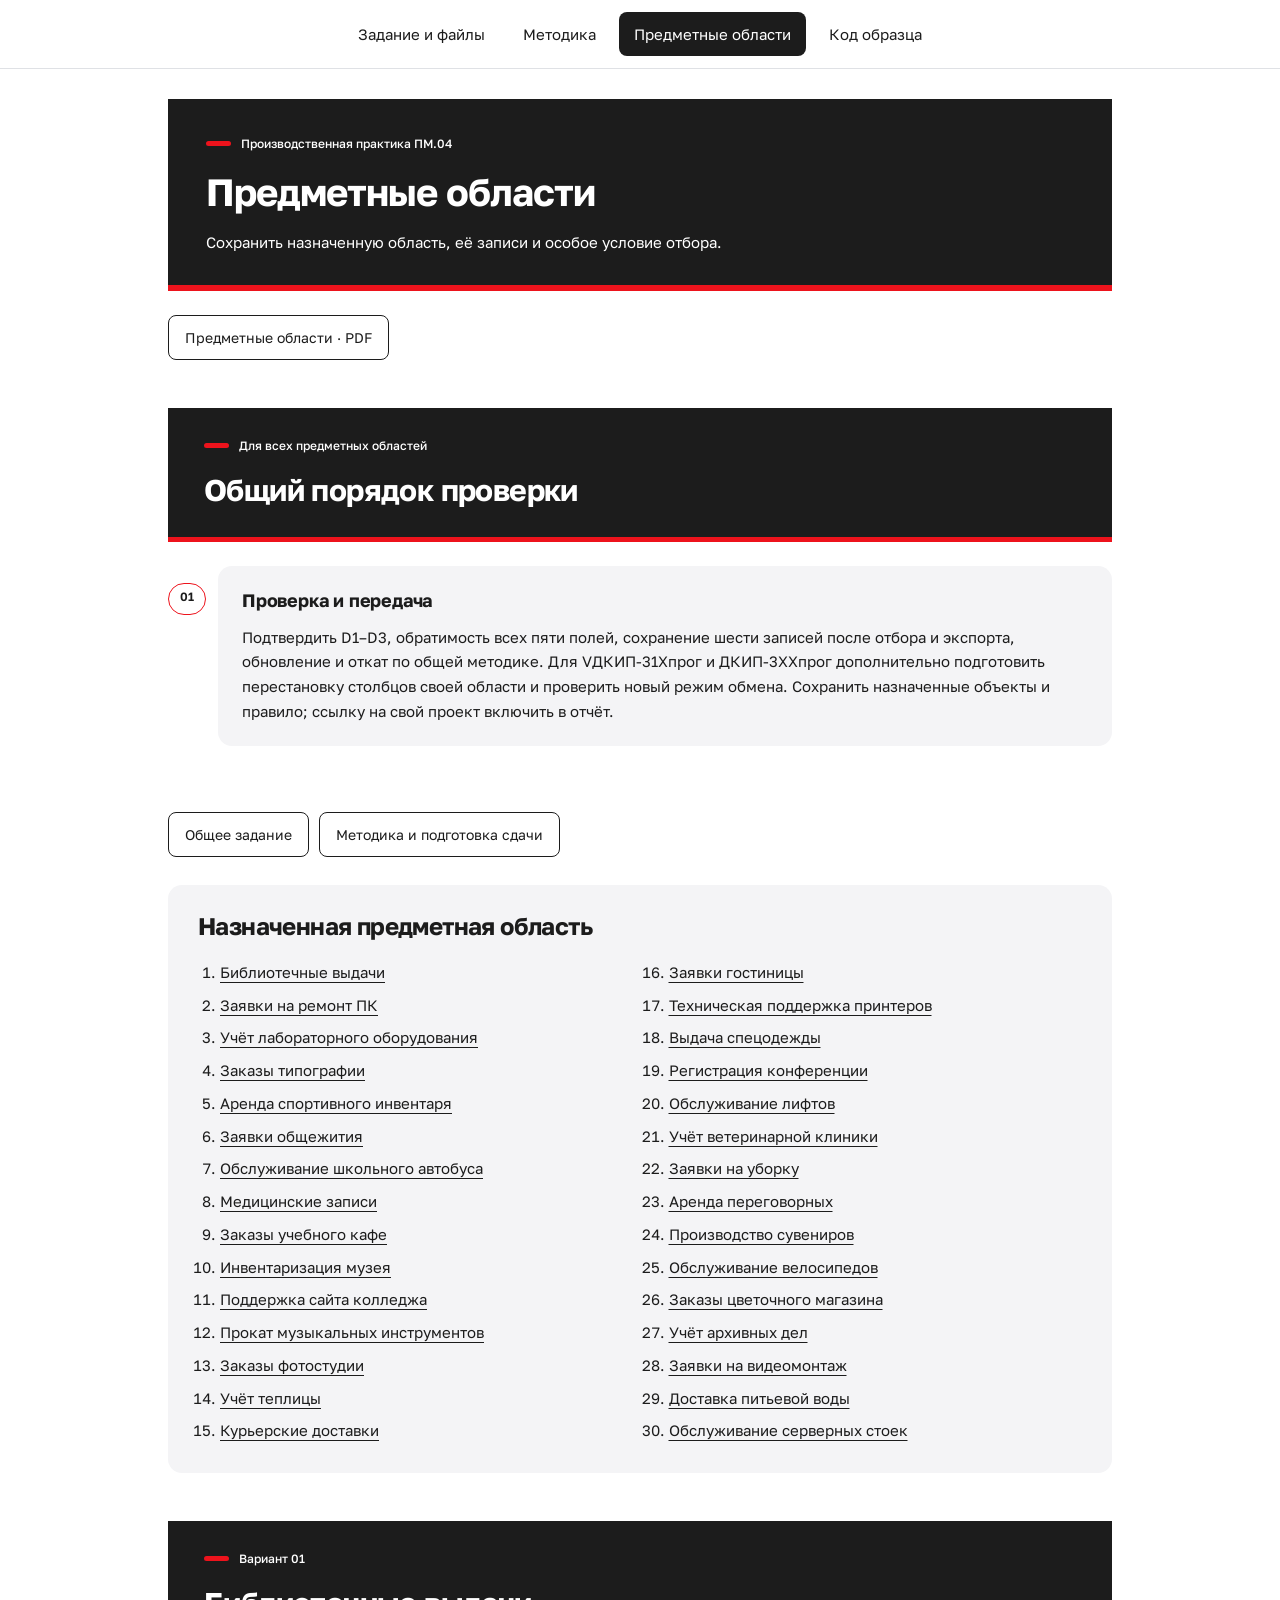
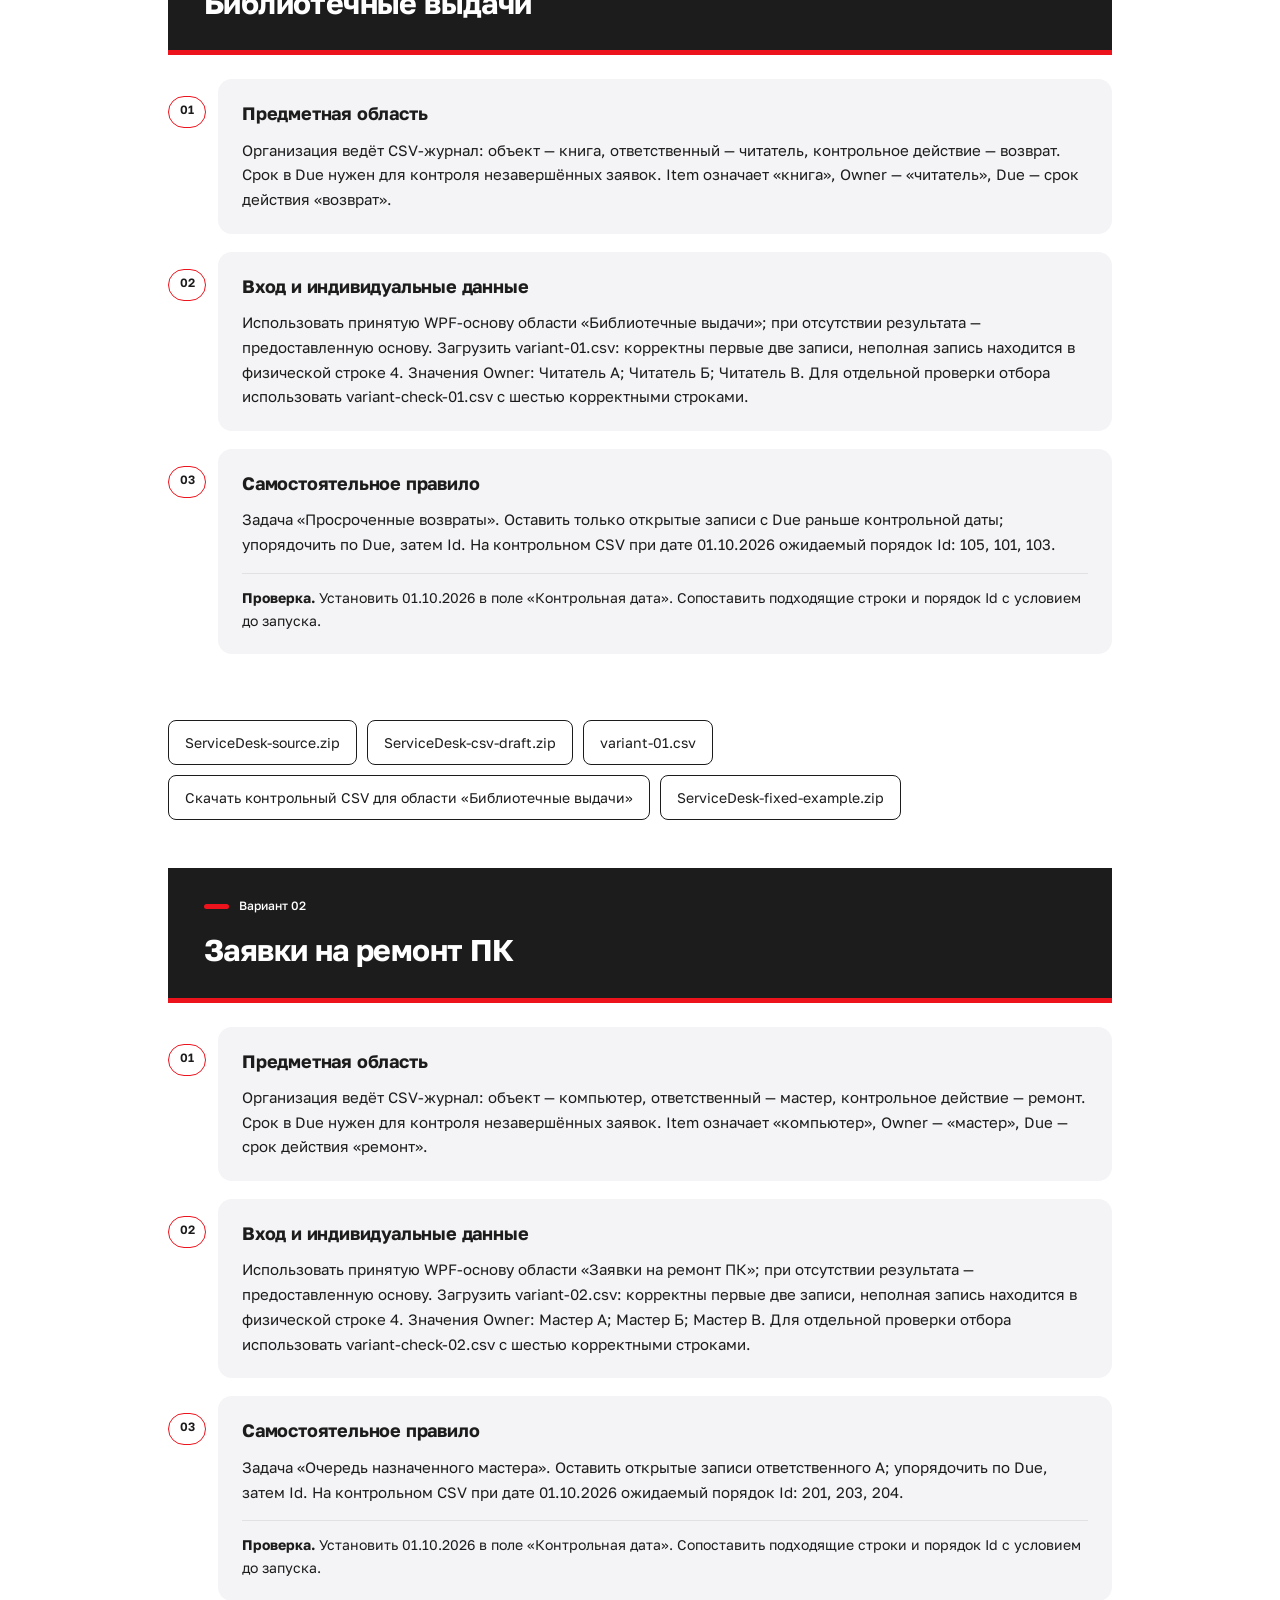
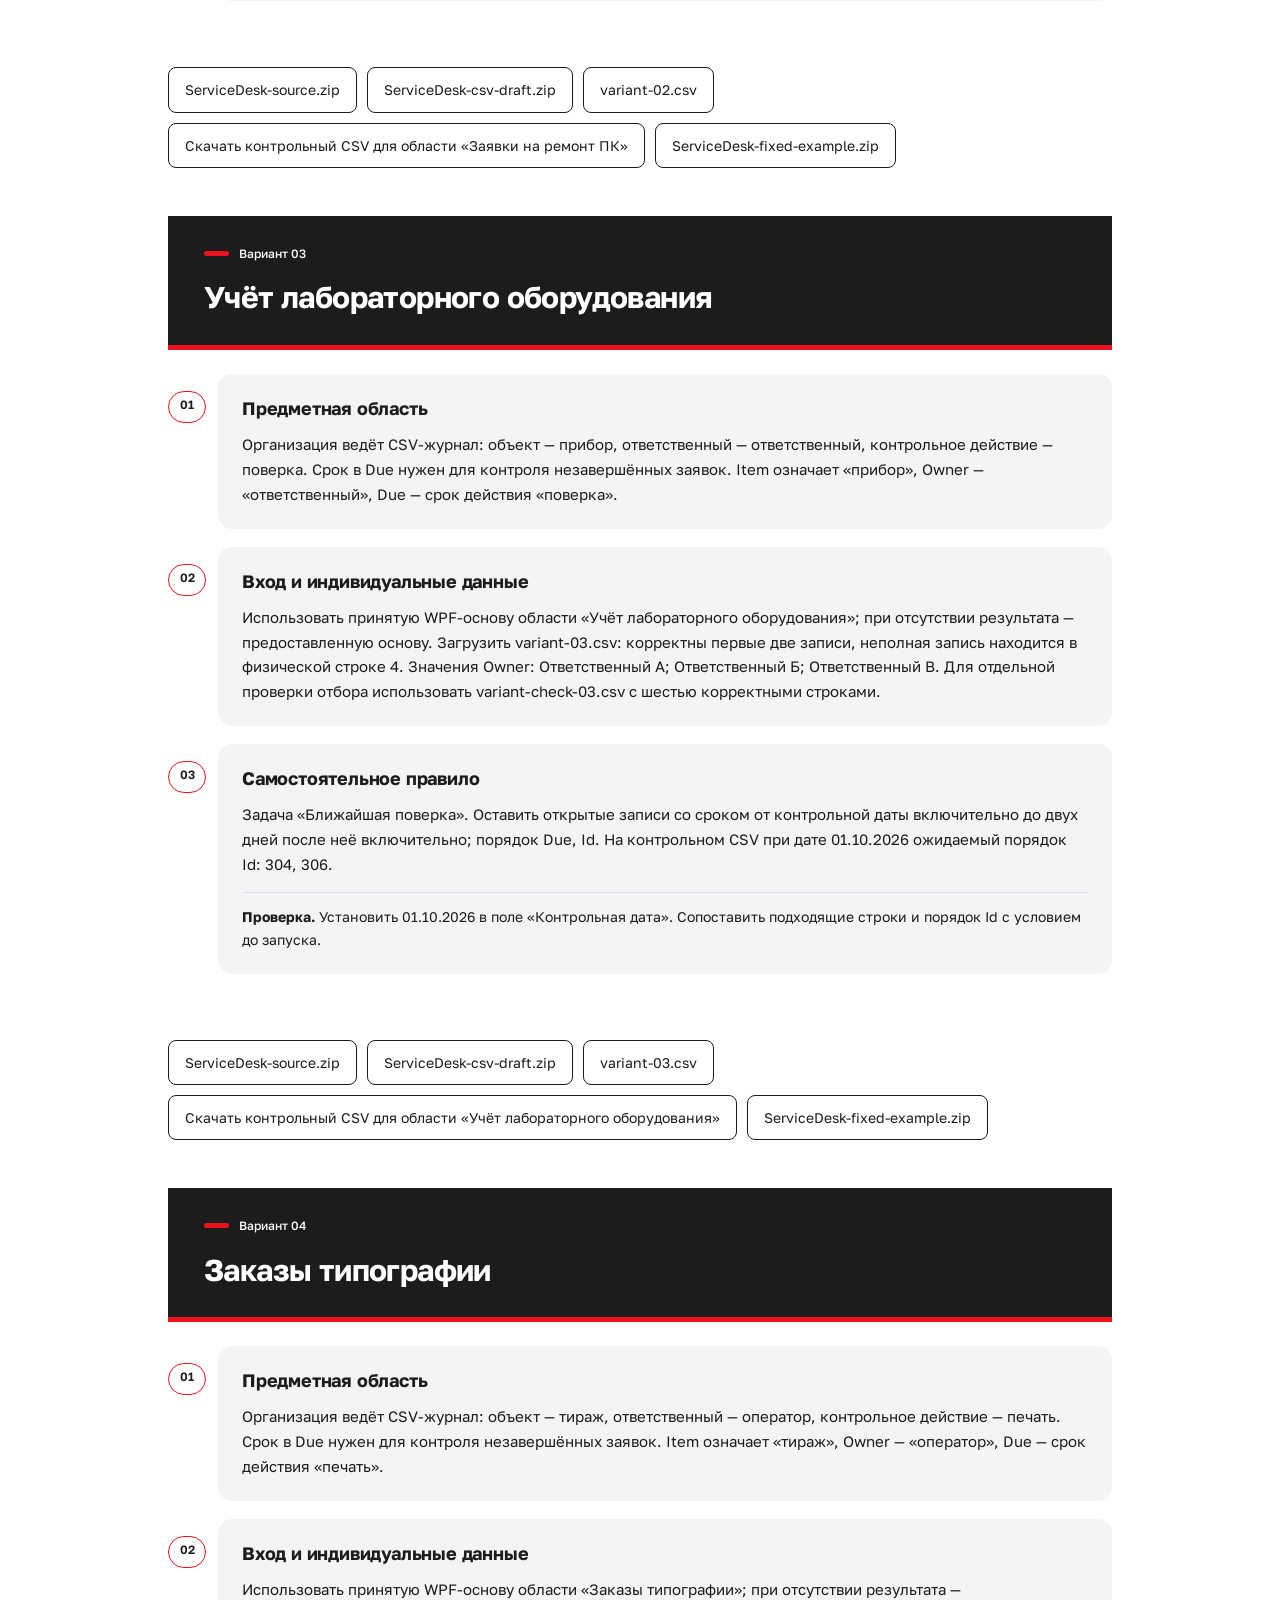
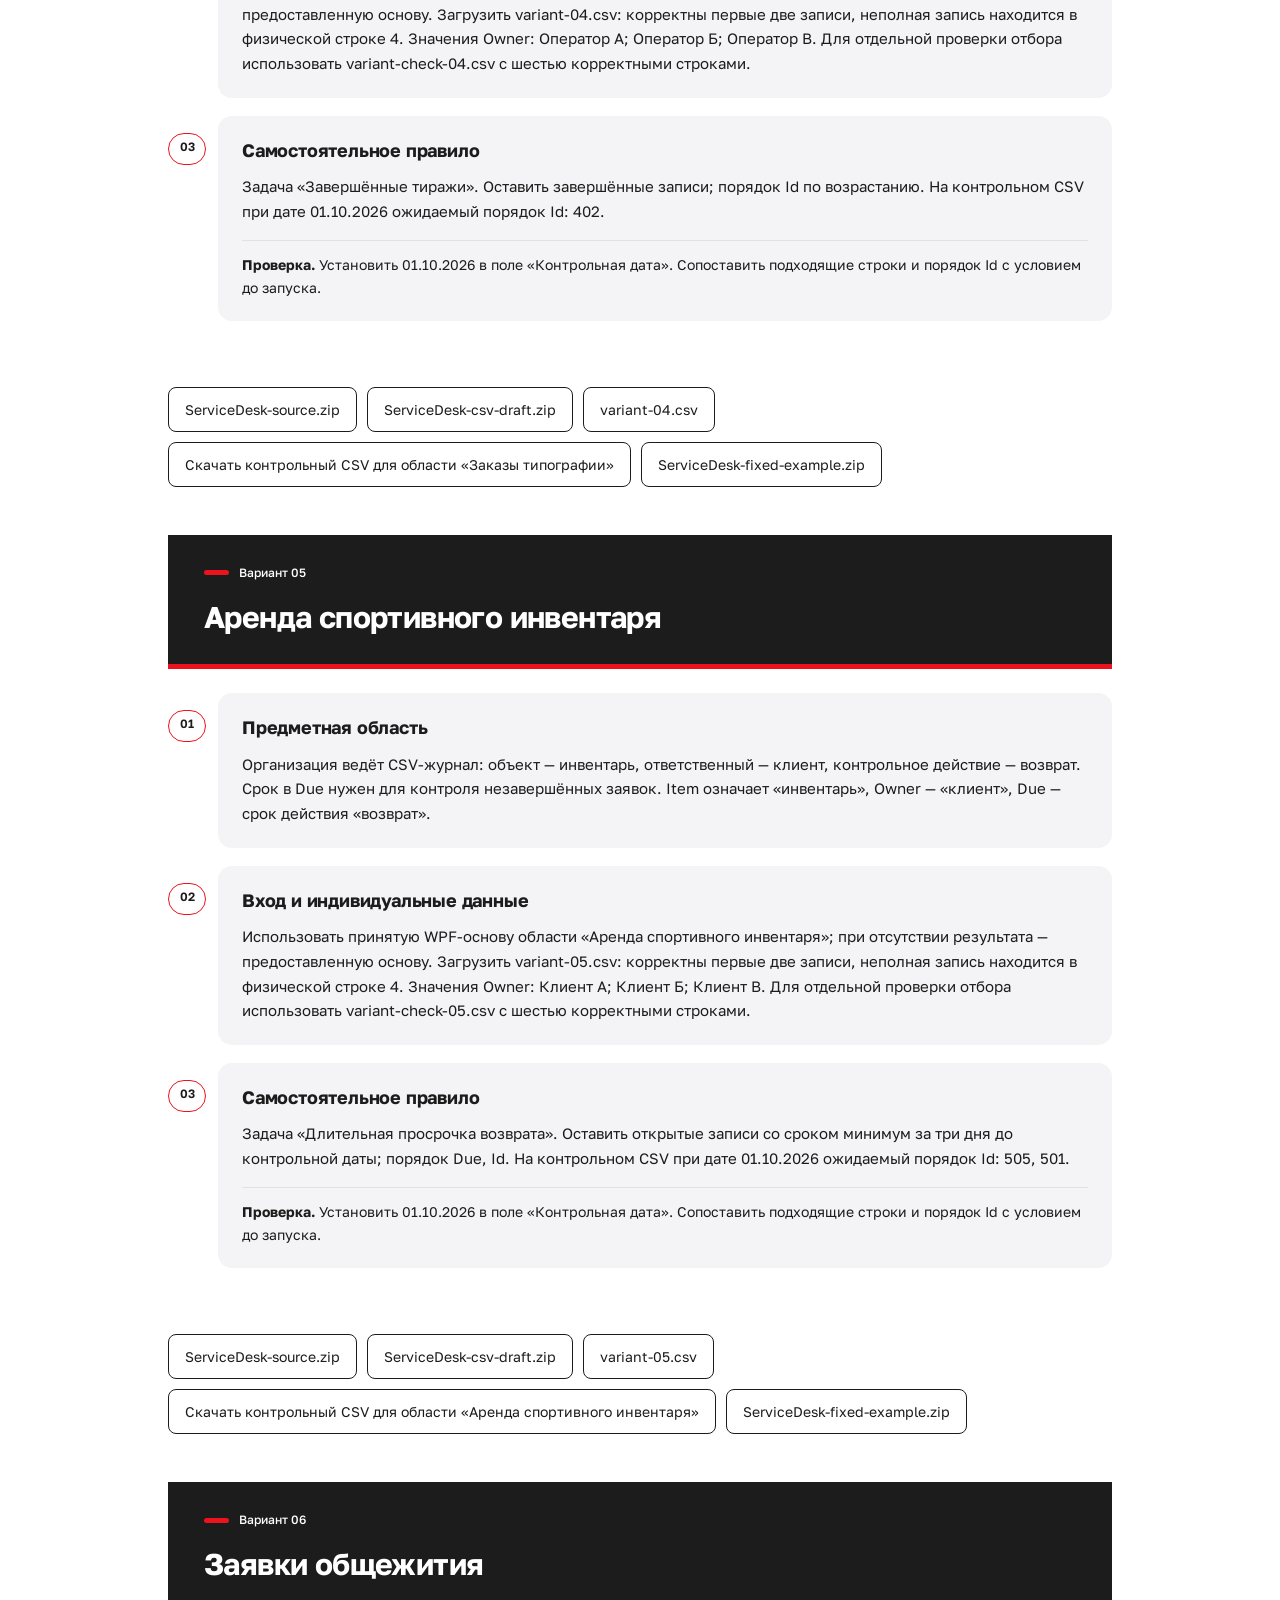
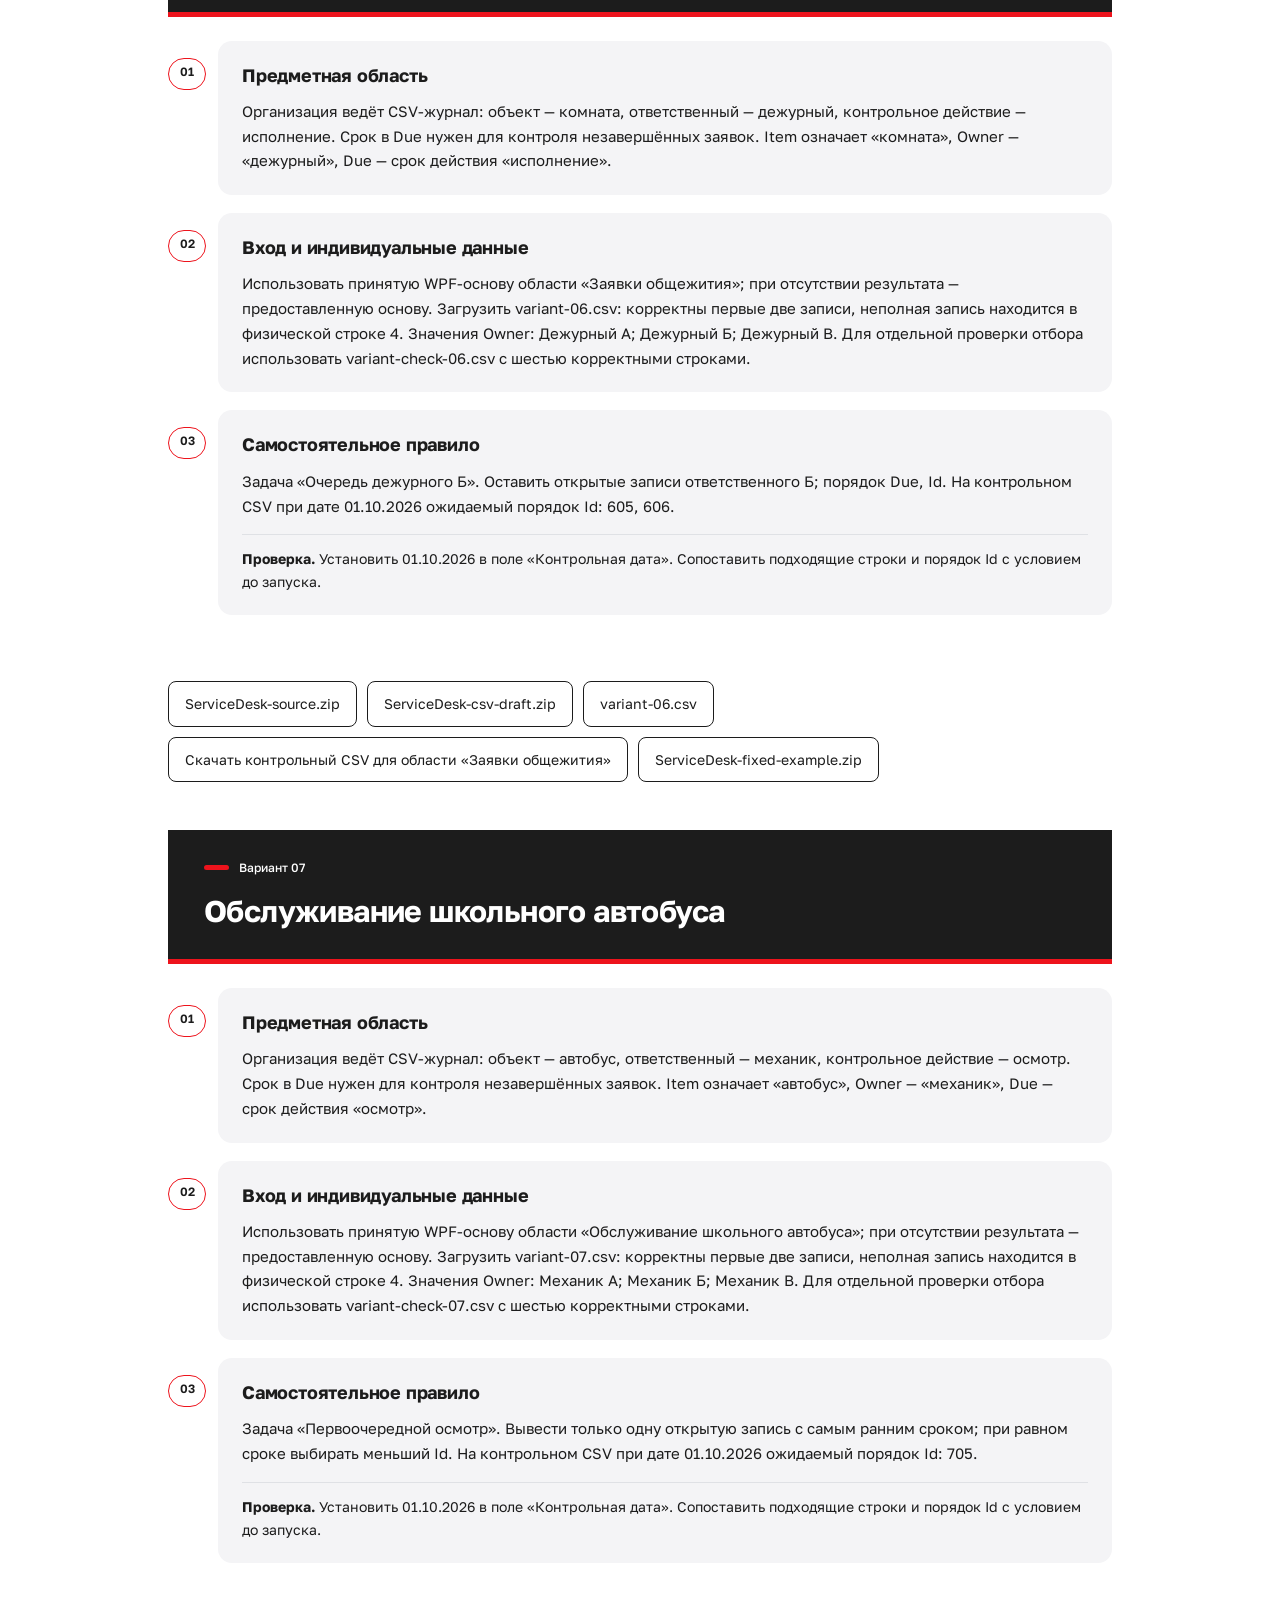
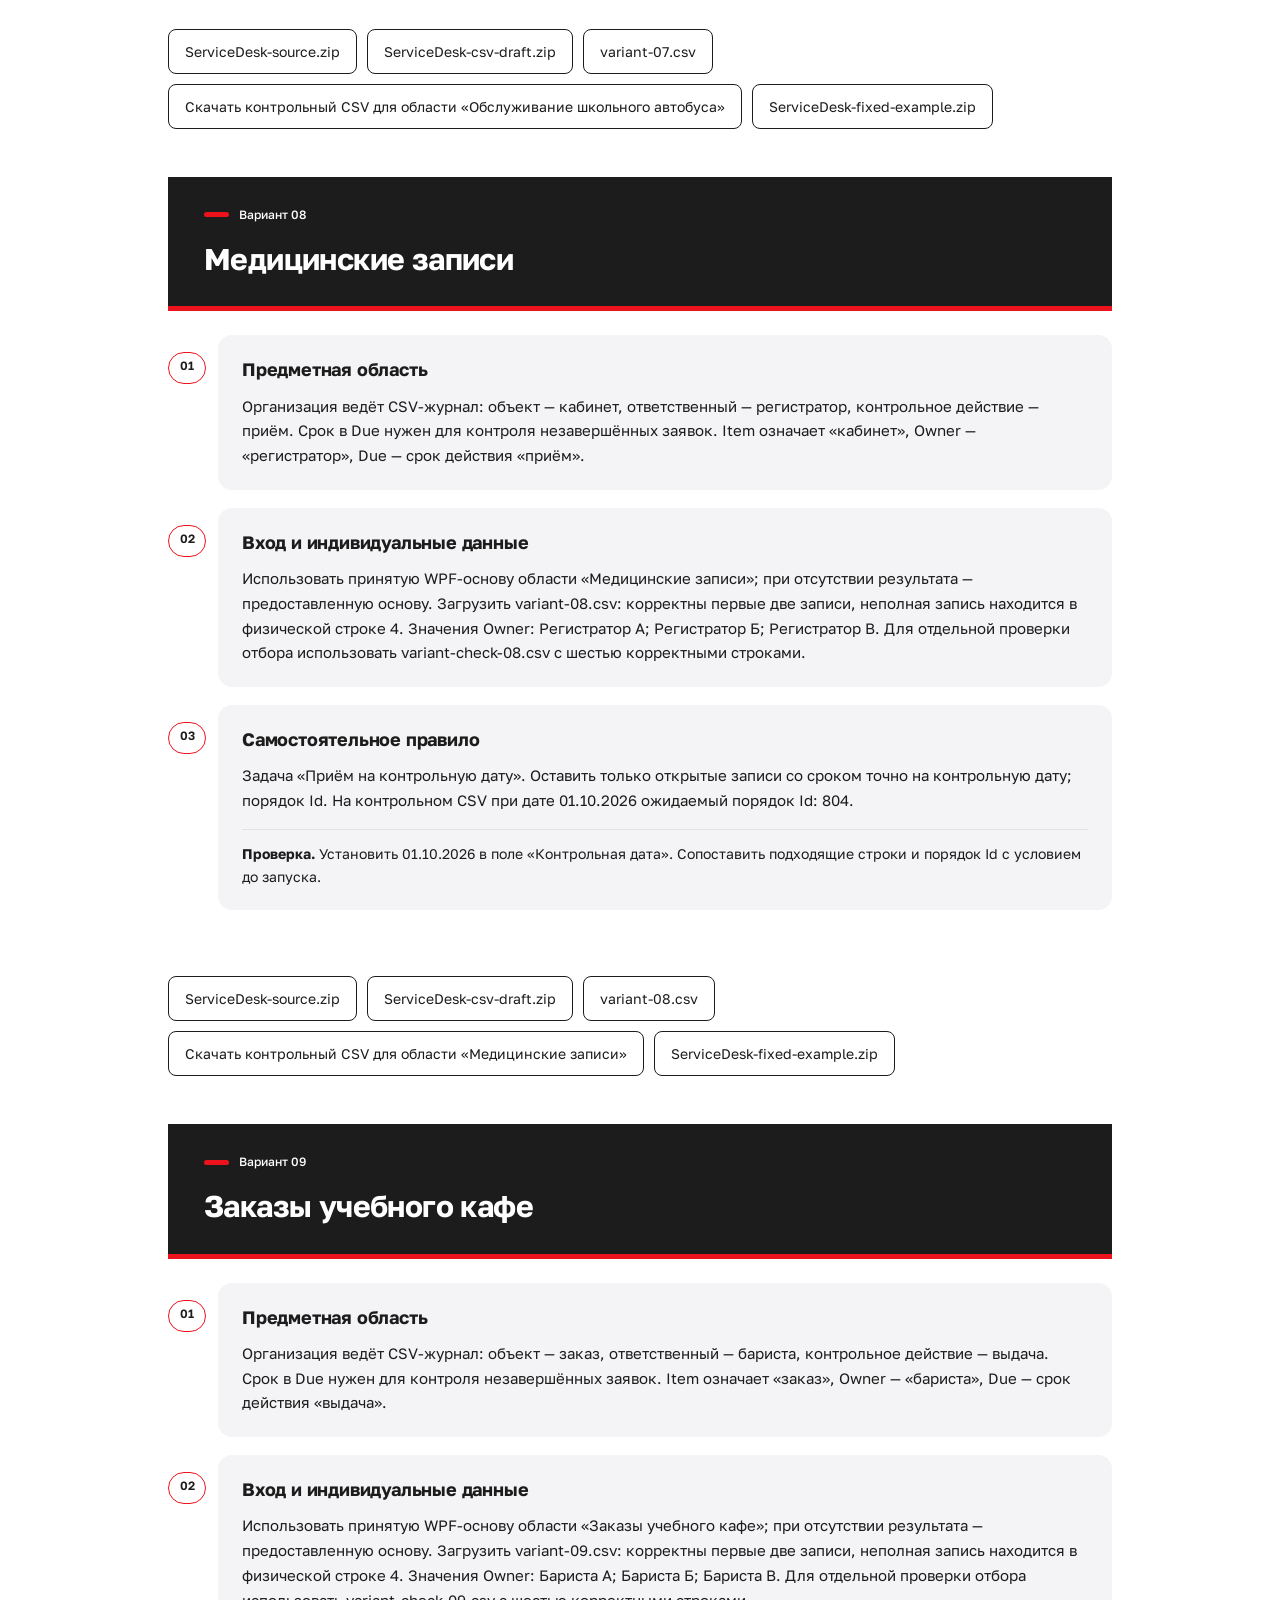
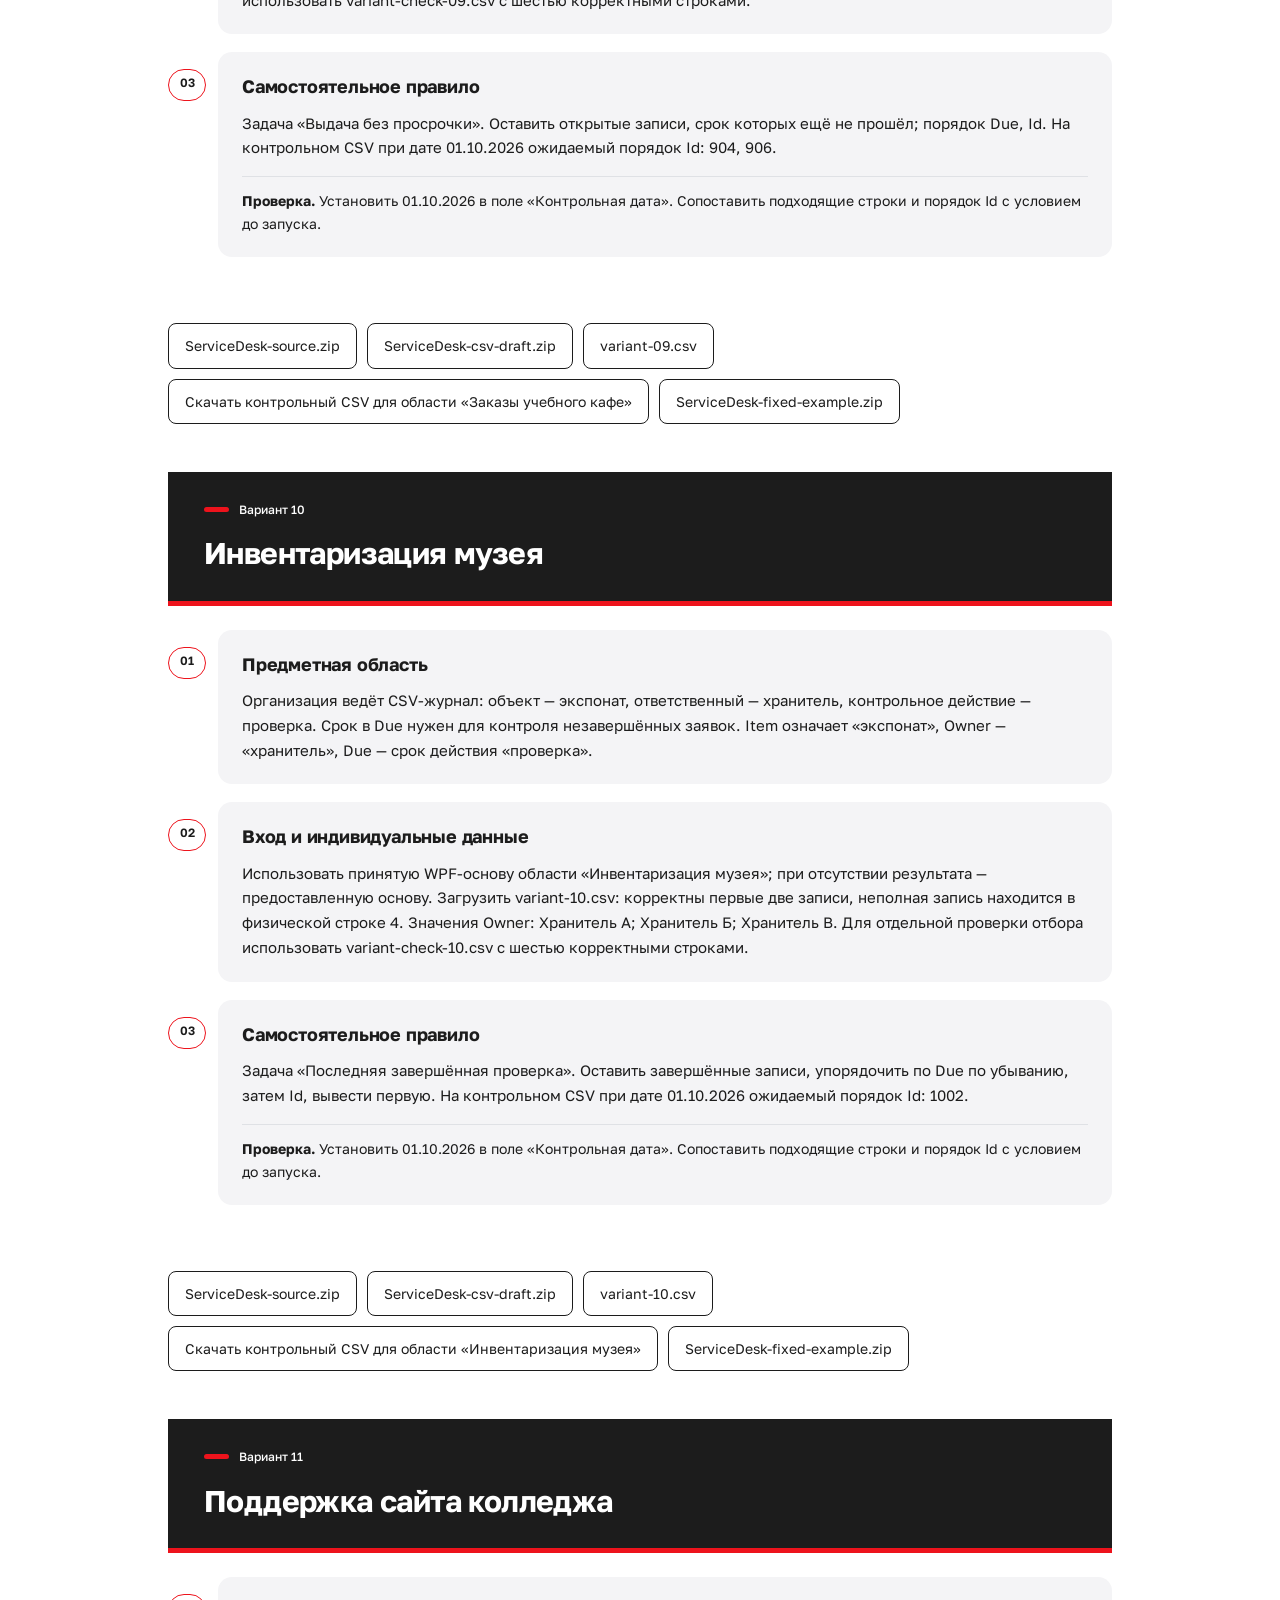
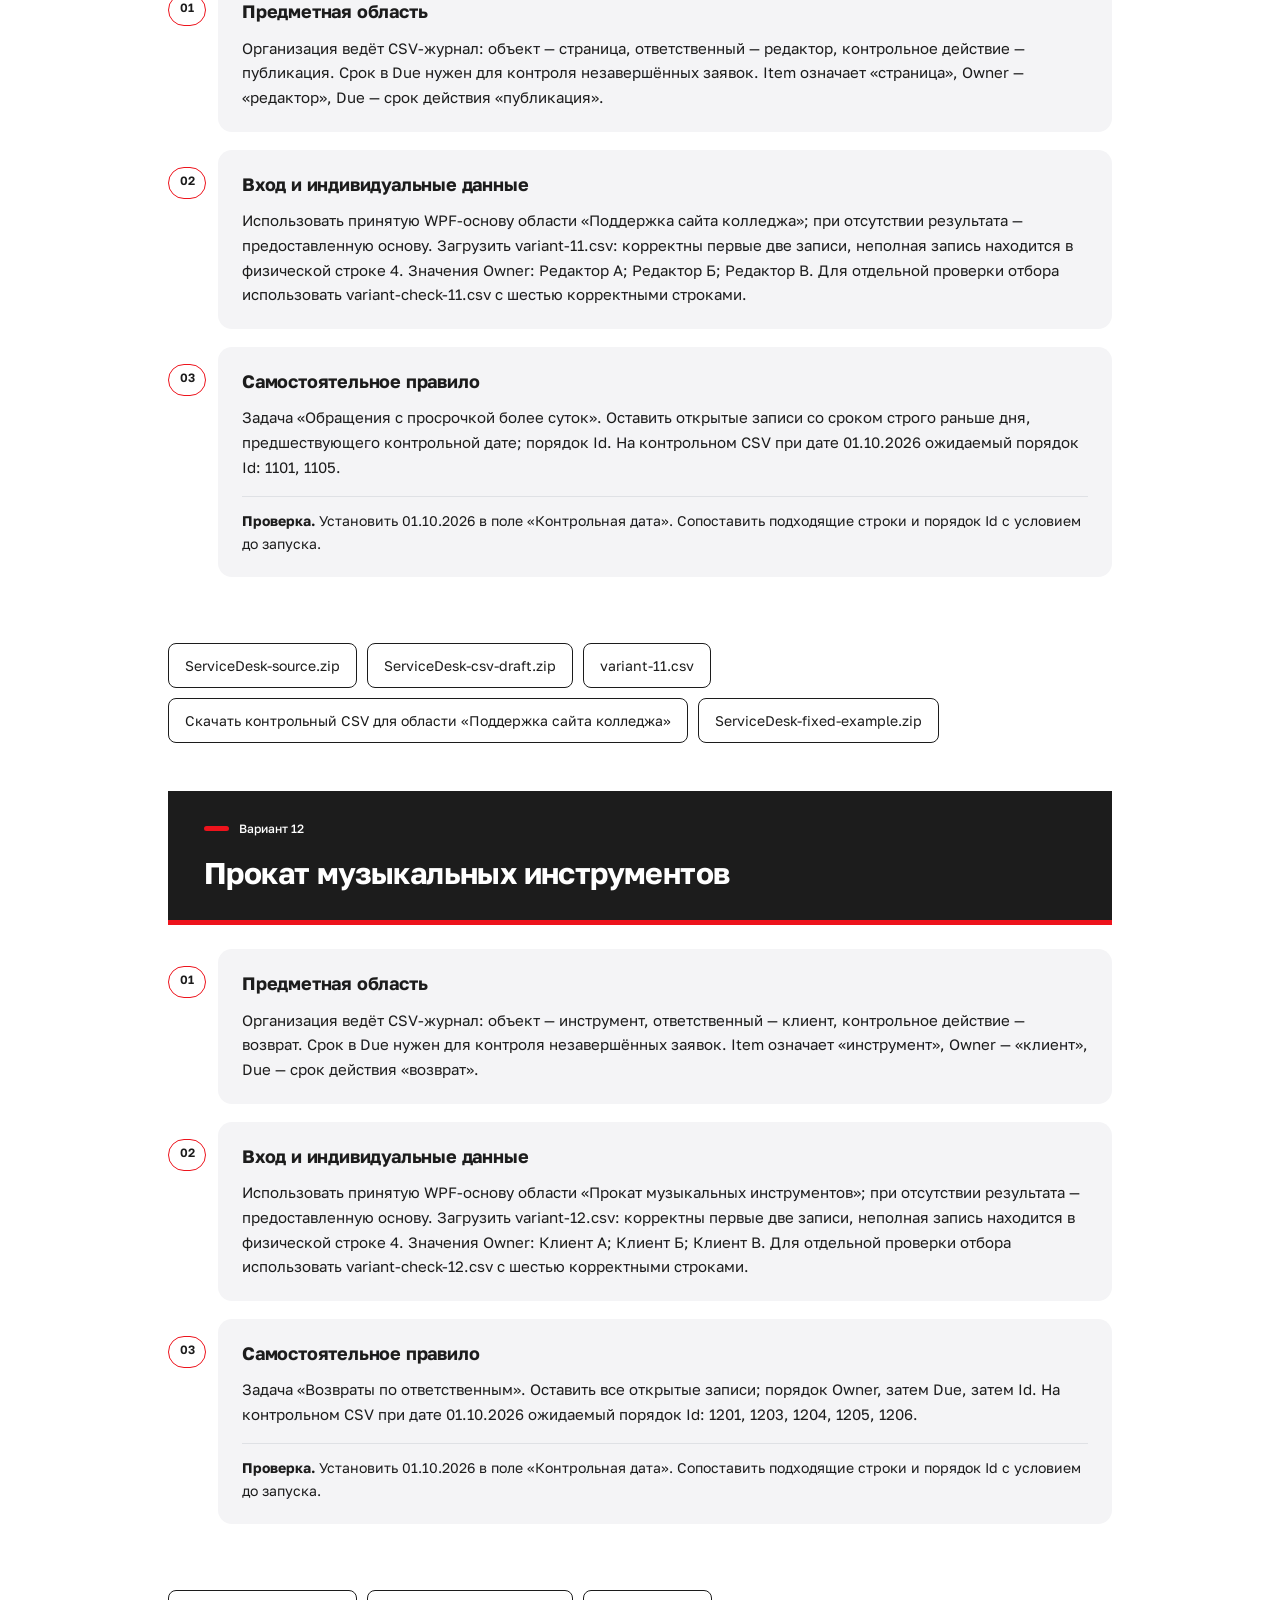
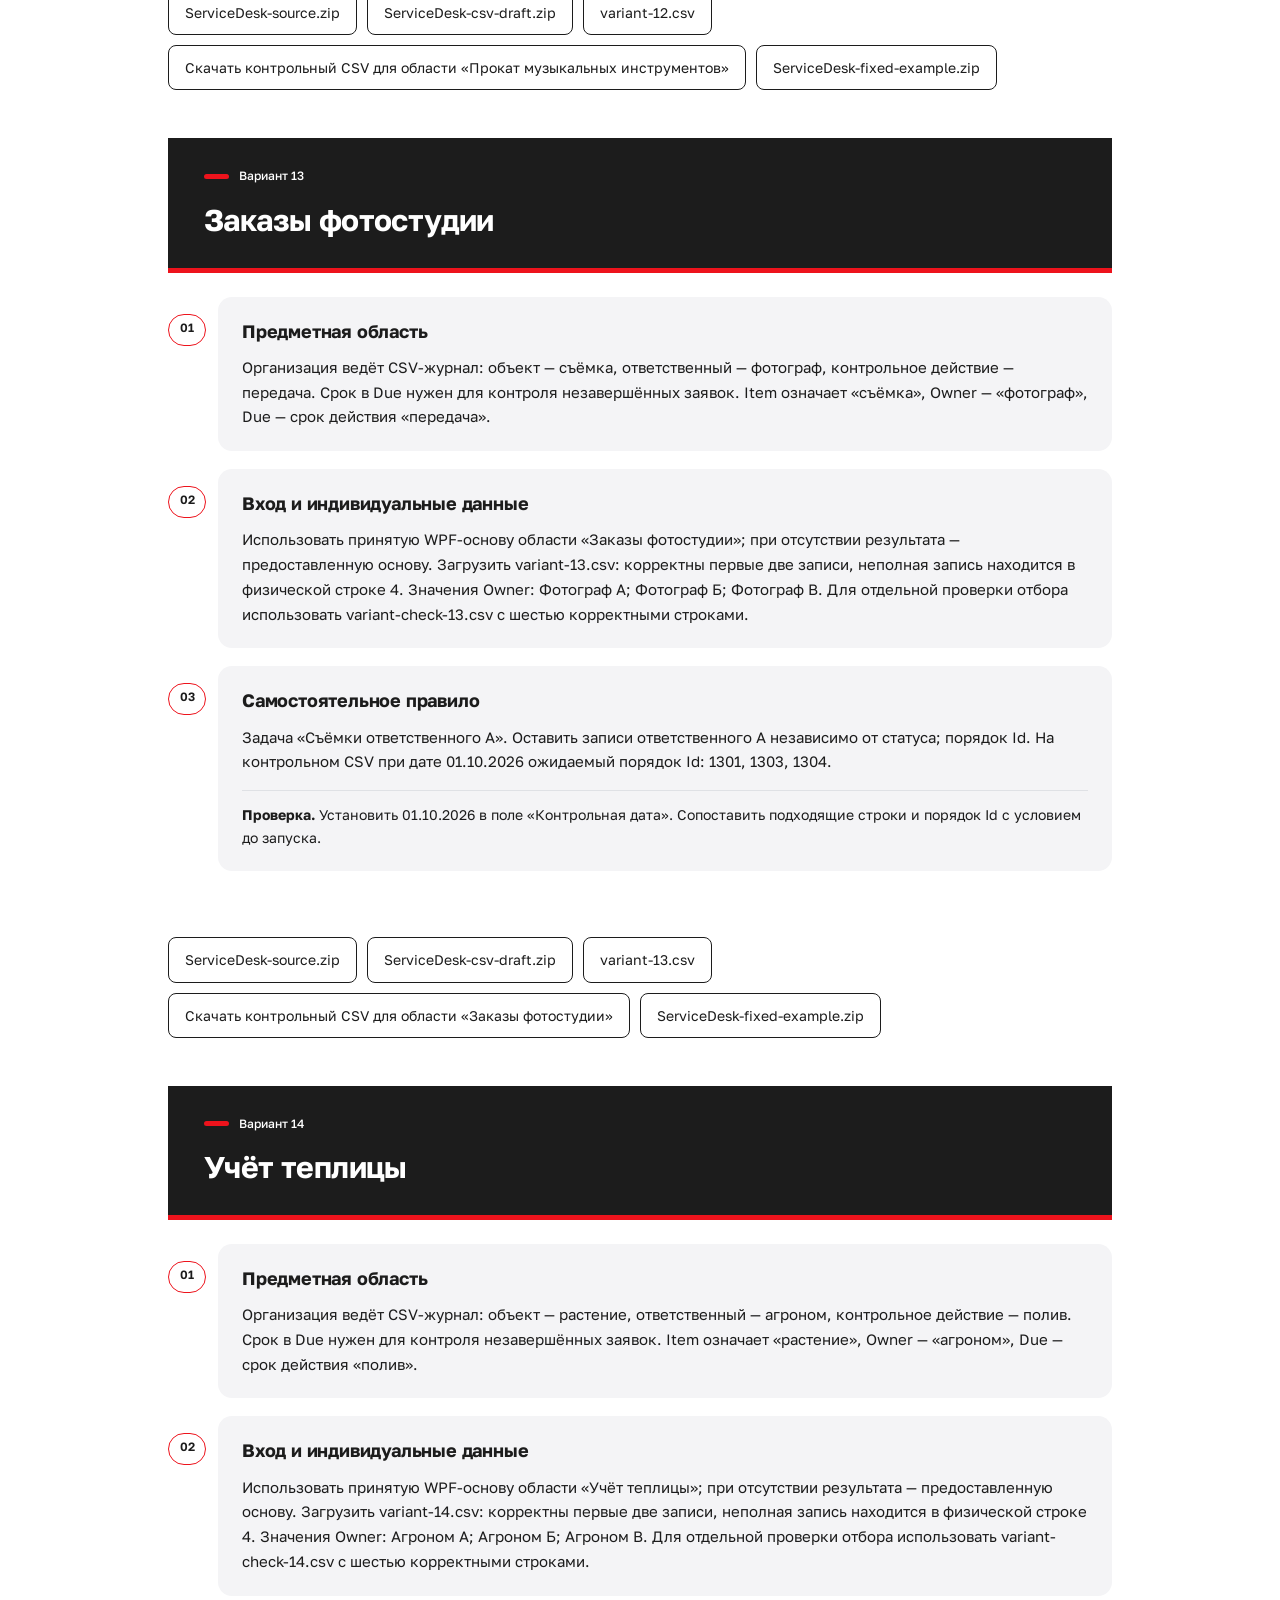
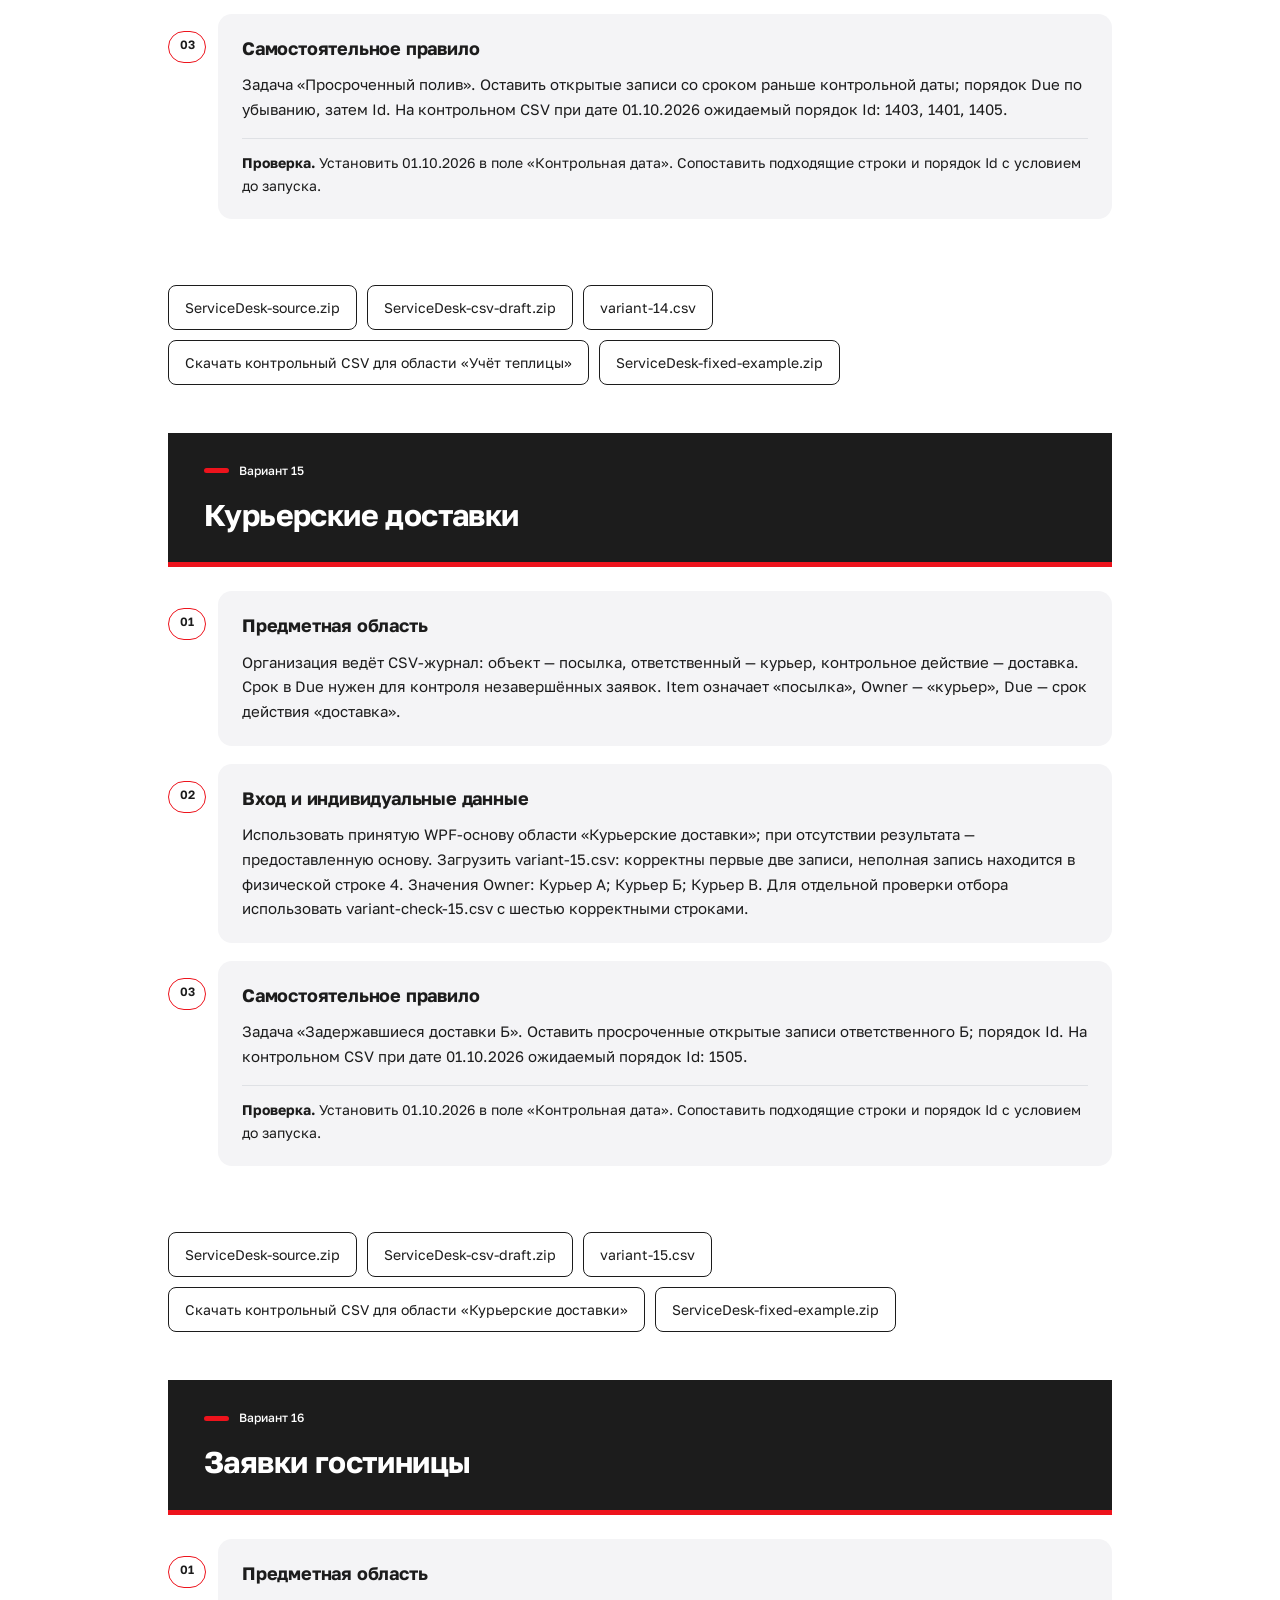
==== commit 182904a9: "Обновить ПП ПМ.04: оформление, дата проверки и маршруты сопровождения" ====
--- a/site/areas.html
+++ b/site/areas.html
@@ -1 +1 @@
-<!doctype html><html lang="ru"><head><meta charset="utf-8"><meta name="viewport" content="width=device-width,initial-scale=1"><title>Предметные области</title><link rel="icon" href="assets/favicon.svg"><link rel="stylesheet" href="assets/style.css"></head><body><a class="skip" href="#main">Перейти к содержанию</a><header class="shell top"><a class="brand" href="index.html"><span class="emblem">ПП</span><span><strong>Практика / Методические материалы</strong><small>Сборка приложения C# WPF, затем подключение CSV · 30 индивидуальных вариантов</small></span></a><span class="version">Версия 1.2</span></header><div class="shell"><nav><a href="index.html" >Задание</a><a href="lessons.html" >Инструкция и образец</a><a href="areas.html" aria-current=page>Предметные области</a></nav><main id="main"><section class="hero"><p class="eyebrow">Учебный маршрут / 2026-2027</p><h1>Предметные области</h1><p>Сборка приложения C# WPF, затем подключение CSV · 30 индивидуальных вариантов</p><span class="badge">Учебный комплект</span></section><div class="downloads"><a class="button" href="downloads/assignment.pdf">Скачать задание практики (PDF)</a><a class="button" href="downloads/guide.pdf">Скачать методичку и образец (PDF)</a><a class="button" href="downloads/report-template.md">Скачать общий шаблон отчёта (Markdown)</a></div><article class="lesson" id="variant-01"><p class="eyebrow">Индивидуальная предметная область</p><h2>Вариант 01. Библиотечные выдачи</h2><div class="blocks"><p class="block"><a class="button" href="downloads/ServiceDesk-source.zip">Скачать исходный проект ServiceDesk (ZIP)</a><br>Начните с него: соберите и проверьте приложение без CSV.</p><p class="block"><a class="button" href="downloads/ServiceDesk-csv-draft.zip">Скачать заготовку подключения CSV (ZIP)</a><br>Откройте после первой проверки, чтобы изучить дефекты импорта и экспорта.</p><p class="block"><a class="button" href="downloads/ServiceDesk-fixed-example.zip">Скачать исправленный демонстрационный проект (ZIP)</a><br>Сверяйтесь после самостоятельной диагностики; это решение демонстрационной области.</p><p class="block"><a class="button" href="downloads/variant-01.csv">Скачать CSV для области «Библиотечные выдачи» (variant-01.csv)</a><br>Подключите данные своего варианта после проверки исходного приложения.</p><p class="block"><a class="button" href="downloads/variant-check-01.csv">Скачать контрольный CSV для области «Библиотечные выдачи»</a><br>Используйте после D1–D3 для предметного отбора; содержит шесть корректных записей.</p><section class="block text"><h3>Рабочая ситуация</h3><p>Организация ведёт CSV-журнал: объект — книга, ответственный — читатель, контрольное действие — возврат. Срок в Due нужен для контроля незавершённых заявок.</p></section><section class="block text"><h3>Порядок выполнения</h3><p>Сначала соберите WPF-приложение без CSV и проверьте две встроенные записи. После этой проверки подключите variant-01.csv через импорт. Записи 101 и 102 корректны; запись 103 неполная. Воспроизведите D1–D3 на данных своего варианта и исправьте интеграцию.</p></section><section class="block text"><h3>Откуда взять материалы и когда использовать</h3><p>Непосредственно под этим вариантом находятся прямые ссылки: исходный WPF-проект для первой сборки; CSV-заготовка для воспроизведения D1–D3 после контрольной точки; данные именно этого варианта для собственной интеграции; исправленный демонстрационный пример для сверки после самостоятельной диагностики. Сначала проверьте встроенные данные, затем подключайте CSV.</p></section><section class="block text"><h3>Как адаптировать приложение</h3><p>После первой проверки создайте копию стартового проекта для области «Библиотечные выдачи». В TestData.Create в MainWindow.xaml.cs замените демонстрационные «Проектор» и «Ноутбук» на «Книга А» и «Книга Б», имена ответственных — на «Читатель А» и «Читатель Б». В свойстве Title файла MainWindow.xaml укажите «Библиотечные выдачи». Снова соберите проект и проверьте две встроенные записи и счётчик. Затем добавьте CSV-интеграцию и откройте только variant-01.csv. В интерфейсе Item означает «книга», Owner — «читатель», Due — срок действия «возврат». Заголовок CSV Id;Item;Owner;Due;Status и формат даты оставьте прежними: так один алгоритм чтения работает с данными разных областей.</p></section><section class="block text"><h3>Особое правило и проверка</h3><p>Задача «Просроченные возвраты». Добавьте результат в действие «Для оператора», изменяя OperatorView.Select. Оставьте только открытые записи с Due раньше контрольной даты; упорядочьте по Due, затем Id. Ответственный А — «Читатель А», Б — «Читатель Б». На контрольном CSV при дате 01.10.2026 ожидаемый порядок Id: 105, 101, 103. При другой дате пересчитайте ожидание по правилу и запишите дату, не меняя часы компьютера. Затем «Все записи» и повторный импорт экспорта должны сохранить все шесть записей. На исходном CSV предупреждение относится к физической строке 4 с неполной записью Id=103.</p></section><section class="block text"><h3>Проверяемый результат</h3><p>На данных variant-01.csv покажите исправленный импорт и экспорт, протокол D1–D3, проверку особого правила и понятную оператору процедуру обновления. Отдельно покажите предметный отбор на контрольном CSV, порядок Id, восстановление полного списка и сохранность экспорта.</p></section></div></article><article class="lesson" id="variant-02"><p class="eyebrow">Индивидуальная предметная область</p><h2>Вариант 02. Заявки на ремонт ПК</h2><div class="blocks"><p class="block"><a class="button" href="downloads/ServiceDesk-source.zip">Скачать исходный проект ServiceDesk (ZIP)</a><br>Начните с него: соберите и проверьте приложение без CSV.</p><p class="block"><a class="button" href="downloads/ServiceDesk-csv-draft.zip">Скачать заготовку подключения CSV (ZIP)</a><br>Откройте после первой проверки, чтобы изучить дефекты импорта и экспорта.</p><p class="block"><a class="button" href="downloads/ServiceDesk-fixed-example.zip">Скачать исправленный демонстрационный проект (ZIP)</a><br>Сверяйтесь после самостоятельной диагностики; это решение демонстрационной области.</p><p class="block"><a class="button" href="downloads/variant-02.csv">Скачать CSV для области «Заявки на ремонт ПК» (variant-02.csv)</a><br>Подключите данные своего варианта после проверки исходного приложения.</p><p class="block"><a class="button" href="downloads/variant-check-02.csv">Скачать контрольный CSV для области «Заявки на ремонт ПК»</a><br>Используйте после D1–D3 для предметного отбора; содержит шесть корректных записей.</p><section class="block text"><h3>Рабочая ситуация</h3><p>Организация ведёт CSV-журнал: объект — компьютер, ответственный — мастер, контрольное действие — ремонт. Срок в Due нужен для контроля незавершённых заявок.</p></section><section class="block text"><h3>Порядок выполнения</h3><p>Сначала соберите WPF-приложение без CSV и проверьте две встроенные записи. После этой проверки подключите variant-02.csv через импорт. Записи 201 и 202 корректны; запись 203 неполная. Воспроизведите D1–D3 на данных своего варианта и исправьте интеграцию.</p></section><section class="block text"><h3>Откуда взять материалы и когда использовать</h3><p>Непосредственно под этим вариантом находятся прямые ссылки: исходный WPF-проект для первой сборки; CSV-заготовка для воспроизведения D1–D3 после контрольной точки; данные именно этого варианта для собственной интеграции; исправленный демонстрационный пример для сверки после самостоятельной диагностики. Сначала проверьте встроенные данные, затем подключайте CSV.</p></section><section class="block text"><h3>Как адаптировать приложение</h3><p>После первой проверки создайте копию стартового проекта для области «Заявки на ремонт ПК». В TestData.Create в MainWindow.xaml.cs замените демонстрационные «Проектор» и «Ноутбук» на «Компьютер А» и «Компьютер Б», имена ответственных — на «Мастер А» и «Мастер Б». В свойстве Title файла MainWindow.xaml укажите «Заявки на ремонт ПК». Снова соберите проект и проверьте две встроенные записи и счётчик. Затем добавьте CSV-интеграцию и откройте только variant-02.csv. В интерфейсе Item означает «компьютер», Owner — «мастер», Due — срок действия «ремонт». Заголовок CSV Id;Item;Owner;Due;Status и формат даты оставьте прежними: так один алгоритм чтения работает с данными разных областей.</p></section><section class="block text"><h3>Особое правило и проверка</h3><p>Задача «Очередь назначенного мастера». Добавьте результат в действие «Для оператора», изменяя OperatorView.Select. Оставьте открытые записи ответственного А; упорядочьте по Due, затем Id. Ответственный А — «Мастер А», Б — «Мастер Б». На контрольном CSV при дате 01.10.2026 ожидаемый порядок Id: 201, 203, 204. При другой дате пересчитайте ожидание по правилу и запишите дату, не меняя часы компьютера. Затем «Все записи» и повторный импорт экспорта должны сохранить все шесть записей. На исходном CSV предупреждение относится к физической строке 4 с неполной записью Id=203.</p></section><section class="block text"><h3>Проверяемый результат</h3><p>На данных variant-02.csv покажите исправленный импорт и экспорт, протокол D1–D3, проверку особого правила и понятную оператору процедуру обновления. Отдельно покажите предметный отбор на контрольном CSV, порядок Id, восстановление полного списка и сохранность экспорта.</p></section></div></article><article class="lesson" id="variant-03"><p class="eyebrow">Индивидуальная предметная область</p><h2>Вариант 03. Учёт лабораторного оборудования</h2><div class="blocks"><p class="block"><a class="button" href="downloads/ServiceDesk-source.zip">Скачать исходный проект ServiceDesk (ZIP)</a><br>Начните с него: соберите и проверьте приложение без CSV.</p><p class="block"><a class="button" href="downloads/ServiceDesk-csv-draft.zip">Скачать заготовку подключения CSV (ZIP)</a><br>Откройте после первой проверки, чтобы изучить дефекты импорта и экспорта.</p><p class="block"><a class="button" href="downloads/ServiceDesk-fixed-example.zip">Скачать исправленный демонстрационный проект (ZIP)</a><br>Сверяйтесь после самостоятельной диагностики; это решение демонстрационной области.</p><p class="block"><a class="button" href="downloads/variant-03.csv">Скачать CSV для области «Учёт лабораторного оборудования» (variant-03.csv)</a><br>Подключите данные своего варианта после проверки исходного приложения.</p><p class="block"><a class="button" href="downloads/variant-check-03.csv">Скачать контрольный CSV для области «Учёт лабораторного оборудования»</a><br>Используйте после D1–D3 для предметного отбора; содержит шесть корректных записей.</p><section class="block text"><h3>Рабочая ситуация</h3><p>Организация ведёт CSV-журнал: объект — прибор, ответственный — ответственный, контрольное действие — поверка. Срок в Due нужен для контроля незавершённых заявок.</p></section><section class="block text"><h3>Порядок выполнения</h3><p>Сначала соберите WPF-приложение без CSV и проверьте две встроенные записи. После этой проверки подключите variant-03.csv через импорт. Записи 301 и 302 корректны; запись 303 неполная. Воспроизведите D1–D3 на данных своего варианта и исправьте интеграцию.</p></section><section class="block text"><h3>Откуда взять материалы и когда использовать</h3><p>Непосредственно под этим вариантом находятся прямые ссылки: исходный WPF-проект для первой сборки; CSV-заготовка для воспроизведения D1–D3 после контрольной точки; данные именно этого варианта для собственной интеграции; исправленный демонстрационный пример для сверки после самостоятельной диагностики. Сначала проверьте встроенные данные, затем подключайте CSV.</p></section><section class="block text"><h3>Как адаптировать приложение</h3><p>После первой проверки создайте копию стартового проекта для области «Учёт лабораторного оборудования». В TestData.Create в MainWindow.xaml.cs замените демонстрационные «Проектор» и «Ноутбук» на «Прибор А» и «Прибор Б», имена ответственных — на «Ответственный А» и «Ответственный Б». В свойстве Title файла MainWindow.xaml укажите «Учёт лабораторного оборудования». Снова соберите проект и проверьте две встроенные записи и счётчик. Затем добавьте CSV-интеграцию и откройте только variant-03.csv. В интерфейсе Item означает «прибор», Owner — «ответственный», Due — срок действия «поверка». Заголовок CSV Id;Item;Owner;Due;Status и формат даты оставьте прежними: так один алгоритм чтения работает с данными разных областей.</p></section><section class="block text"><h3>Особое правило и проверка</h3><p>Задача «Ближайшая поверка». Добавьте результат в действие «Для оператора», изменяя OperatorView.Select. Оставьте открытые записи со сроком от контрольной даты включительно до двух дней после неё включительно; порядок Due, Id. Ответственный А — «Ответственный А», Б — «Ответственный Б». На контрольном CSV при дате 01.10.2026 ожидаемый порядок Id: 304, 306. При другой дате пересчитайте ожидание по правилу и запишите дату, не меняя часы компьютера. Затем «Все записи» и повторный импорт экспорта должны сохранить все шесть записей. На исходном CSV предупреждение относится к физической строке 4 с неполной записью Id=303.</p></section><section class="block text"><h3>Проверяемый результат</h3><p>На данных variant-03.csv покажите исправленный импорт и экспорт, протокол D1–D3, проверку особого правила и понятную оператору процедуру обновления. Отдельно покажите предметный отбор на контрольном CSV, порядок Id, восстановление полного списка и сохранность экспорта.</p></section></div></article><article class="lesson" id="variant-04"><p class="eyebrow">Индивидуальная предметная область</p><h2>Вариант 04. Заказы типографии</h2><div class="blocks"><p class="block"><a class="button" href="downloads/ServiceDesk-source.zip">Скачать исходный проект ServiceDesk (ZIP)</a><br>Начните с него: соберите и проверьте приложение без CSV.</p><p class="block"><a class="button" href="downloads/ServiceDesk-csv-draft.zip">Скачать заготовку подключения CSV (ZIP)</a><br>Откройте после первой проверки, чтобы изучить дефекты импорта и экспорта.</p><p class="block"><a class="button" href="downloads/ServiceDesk-fixed-example.zip">Скачать исправленный демонстрационный проект (ZIP)</a><br>Сверяйтесь после самостоятельной диагностики; это решение демонстрационной области.</p><p class="block"><a class="button" href="downloads/variant-04.csv">Скачать CSV для области «Заказы типографии» (variant-04.csv)</a><br>Подключите данные своего варианта после проверки исходного приложения.</p><p class="block"><a class="button" href="downloads/variant-check-04.csv">Скачать контрольный CSV для области «Заказы типографии»</a><br>Используйте после D1–D3 для предметного отбора; содержит шесть корректных записей.</p><section class="block text"><h3>Рабочая ситуация</h3><p>Организация ведёт CSV-журнал: объект — тираж, ответственный — оператор, контрольное действие — печать. Срок в Due нужен для контроля незавершённых заявок.</p></section><section class="block text"><h3>Порядок выполнения</h3><p>Сначала соберите WPF-приложение без CSV и проверьте две встроенные записи. После этой проверки подключите variant-04.csv через импорт. Записи 401 и 402 корректны; запись 403 неполная. Воспроизведите D1–D3 на данных своего варианта и исправьте интеграцию.</p></section><section class="block text"><h3>Откуда взять материалы и когда использовать</h3><p>Непосредственно под этим вариантом находятся прямые ссылки: исходный WPF-проект для первой сборки; CSV-заготовка для воспроизведения D1–D3 после контрольной точки; данные именно этого варианта для собственной интеграции; исправленный демонстрационный пример для сверки после самостоятельной диагностики. Сначала проверьте встроенные данные, затем подключайте CSV.</p></section><section class="block text"><h3>Как адаптировать приложение</h3><p>После первой проверки создайте копию стартового проекта для области «Заказы типографии». В TestData.Create в MainWindow.xaml.cs замените демонстрационные «Проектор» и «Ноутбук» на «Тираж А» и «Тираж Б», имена ответственных — на «Оператор А» и «Оператор Б». В свойстве Title файла MainWindow.xaml укажите «Заказы типографии». Снова соберите проект и проверьте две встроенные записи и счётчик. Затем добавьте CSV-интеграцию и откройте только variant-04.csv. В интерфейсе Item означает «тираж», Owner — «оператор», Due — срок действия «печать». Заголовок CSV Id;Item;Owner;Due;Status и формат даты оставьте прежними: так один алгоритм чтения работает с данными разных областей.</p></section><section class="block text"><h3>Особое правило и проверка</h3><p>Задача «Завершённые тиражи». Добавьте результат в действие «Для оператора», изменяя OperatorView.Select. Оставьте завершённые записи; порядок Id по возрастанию. Ответственный А — «Оператор А», Б — «Оператор Б». На контрольном CSV при дате 01.10.2026 ожидаемый порядок Id: 402. При другой дате пересчитайте ожидание по правилу и запишите дату, не меняя часы компьютера. Затем «Все записи» и повторный импорт экспорта должны сохранить все шесть записей. На исходном CSV предупреждение относится к физической строке 4 с неполной записью Id=403.</p></section><section class="block text"><h3>Проверяемый результат</h3><p>На данных variant-04.csv покажите исправленный импорт и экспорт, протокол D1–D3, проверку особого правила и понятную оператору процедуру обновления. Отдельно покажите предметный отбор на контрольном CSV, порядок Id, восстановление полного списка и сохранность экспорта.</p></section></div></article><article class="lesson" id="variant-05"><p class="eyebrow">Индивидуальная предметная область</p><h2>Вариант 05. Аренда спортивного инвентаря</h2><div class="blocks"><p class="block"><a class="button" href="downloads/ServiceDesk-source.zip">Скачать исходный проект ServiceDesk (ZIP)</a><br>Начните с него: соберите и проверьте приложение без CSV.</p><p class="block"><a class="button" href="downloads/ServiceDesk-csv-draft.zip">Скачать заготовку подключения CSV (ZIP)</a><br>Откройте после первой проверки, чтобы изучить дефекты импорта и экспорта.</p><p class="block"><a class="button" href="downloads/ServiceDesk-fixed-example.zip">Скачать исправленный демонстрационный проект (ZIP)</a><br>Сверяйтесь после самостоятельной диагностики; это решение демонстрационной области.</p><p class="block"><a class="button" href="downloads/variant-05.csv">Скачать CSV для области «Аренда спортивного инвентаря» (variant-05.csv)</a><br>Подключите данные своего варианта после проверки исходного приложения.</p><p class="block"><a class="button" href="downloads/variant-check-05.csv">Скачать контрольный CSV для области «Аренда спортивного инвентаря»</a><br>Используйте после D1–D3 для предметного отбора; содержит шесть корректных записей.</p><section class="block text"><h3>Рабочая ситуация</h3><p>Организация ведёт CSV-журнал: объект — инвентарь, ответственный — клиент, контрольное действие — возврат. Срок в Due нужен для контроля незавершённых заявок.</p></section><section class="block text"><h3>Порядок выполнения</h3><p>Сначала соберите WPF-приложение без CSV и проверьте две встроенные записи. После этой проверки подключите variant-05.csv через импорт. Записи 501 и 502 корректны; запись 503 неполная. Воспроизведите D1–D3 на данных своего варианта и исправьте интеграцию.</p></section><section class="block text"><h3>Откуда взять материалы и когда использовать</h3><p>Непосредственно под этим вариантом находятся прямые ссылки: исходный WPF-проект для первой сборки; CSV-заготовка для воспроизведения D1–D3 после контрольной точки; данные именно этого варианта для собственной интеграции; исправленный демонстрационный пример для сверки после самостоятельной диагностики. Сначала проверьте встроенные данные, затем подключайте CSV.</p></section><section class="block text"><h3>Как адаптировать приложение</h3><p>После первой проверки создайте копию стартового проекта для области «Аренда спортивного инвентаря». В TestData.Create в MainWindow.xaml.cs замените демонстрационные «Проектор» и «Ноутбук» на «Инвентарь А» и «Инвентарь Б», имена ответственных — на «Клиент А» и «Клиент Б». В свойстве Title файла MainWindow.xaml укажите «Аренда спортивного инвентаря». Снова соберите проект и проверьте две встроенные записи и счётчик. Затем добавьте CSV-интеграцию и откройте только variant-05.csv. В интерфейсе Item означает «инвентарь», Owner — «клиент», Due — срок действия «возврат». Заголовок CSV Id;Item;Owner;Due;Status и формат даты оставьте прежними: так один алгоритм чтения работает с данными разных областей.</p></section><section class="block text"><h3>Особое правило и проверка</h3><p>Задача «Длительная просрочка возврата». Добавьте результат в действие «Для оператора», изменяя OperatorView.Select. Оставьте открытые записи со сроком минимум за три дня до контрольной даты; порядок Due, Id. Ответственный А — «Клиент А», Б — «Клиент Б». На контрольном CSV при дате 01.10.2026 ожидаемый порядок Id: 505, 501. При другой дате пересчитайте ожидание по правилу и запишите дату, не меняя часы компьютера. Затем «Все записи» и повторный импорт экспорта должны сохранить все шесть записей. На исходном CSV предупреждение относится к физической строке 4 с неполной записью Id=503.</p></section><section class="block text"><h3>Проверяемый результат</h3><p>На данных variant-05.csv покажите исправленный импорт и экспорт, протокол D1–D3, проверку особого правила и понятную оператору процедуру обновления. Отдельно покажите предметный отбор на контрольном CSV, порядок Id, восстановление полного списка и сохранность экспорта.</p></section></div></article><article class="lesson" id="variant-06"><p class="eyebrow">Индивидуальная предметная область</p><h2>Вариант 06. Заявки общежития</h2><div class="blocks"><p class="block"><a class="button" href="downloads/ServiceDesk-source.zip">Скачать исходный проект ServiceDesk (ZIP)</a><br>Начните с него: соберите и проверьте приложение без CSV.</p><p class="block"><a class="button" href="downloads/ServiceDesk-csv-draft.zip">Скачать заготовку подключения CSV (ZIP)</a><br>Откройте после первой проверки, чтобы изучить дефекты импорта и экспорта.</p><p class="block"><a class="button" href="downloads/ServiceDesk-fixed-example.zip">Скачать исправленный демонстрационный проект (ZIP)</a><br>Сверяйтесь после самостоятельной диагностики; это решение демонстрационной области.</p><p class="block"><a class="button" href="downloads/variant-06.csv">Скачать CSV для области «Заявки общежития» (variant-06.csv)</a><br>Подключите данные своего варианта после проверки исходного приложения.</p><p class="block"><a class="button" href="downloads/variant-check-06.csv">Скачать контрольный CSV для области «Заявки общежития»</a><br>Используйте после D1–D3 для предметного отбора; содержит шесть корректных записей.</p><section class="block text"><h3>Рабочая ситуация</h3><p>Организация ведёт CSV-журнал: объект — комната, ответственный — дежурный, контрольное действие — исполнение. Срок в Due нужен для контроля незавершённых заявок.</p></section><section class="block text"><h3>Порядок выполнения</h3><p>Сначала соберите WPF-приложение без CSV и проверьте две встроенные записи. После этой проверки подключите variant-06.csv через импорт. Записи 601 и 602 корректны; запись 603 неполная. Воспроизведите D1–D3 на данных своего варианта и исправьте интеграцию.</p></section><section class="block text"><h3>Откуда взять материалы и когда использовать</h3><p>Непосредственно под этим вариантом находятся прямые ссылки: исходный WPF-проект для первой сборки; CSV-заготовка для воспроизведения D1–D3 после контрольной точки; данные именно этого варианта для собственной интеграции; исправленный демонстрационный пример для сверки после самостоятельной диагностики. Сначала проверьте встроенные данные, затем подключайте CSV.</p></section><section class="block text"><h3>Как адаптировать приложение</h3><p>После первой проверки создайте копию стартового проекта для области «Заявки общежития». В TestData.Create в MainWindow.xaml.cs замените демонстрационные «Проектор» и «Ноутбук» на «Комната А» и «Комната Б», имена ответственных — на «Дежурный А» и «Дежурный Б». В свойстве Title файла MainWindow.xaml укажите «Заявки общежития». Снова соберите проект и проверьте две встроенные записи и счётчик. Затем добавьте CSV-интеграцию и откройте только variant-06.csv. В интерфейсе Item означает «комната», Owner — «дежурный», Due — срок действия «исполнение». Заголовок CSV Id;Item;Owner;Due;Status и формат даты оставьте прежними: так один алгоритм чтения работает с данными разных областей.</p></section><section class="block text"><h3>Особое правило и проверка</h3><p>Задача «Очередь дежурного Б». Добавьте результат в действие «Для оператора», изменяя OperatorView.Select. Оставьте открытые записи ответственного Б; порядок Due, Id. Ответственный А — «Дежурный А», Б — «Дежурный Б». На контрольном CSV при дате 01.10.2026 ожидаемый порядок Id: 605, 606. При другой дате пересчитайте ожидание по правилу и запишите дату, не меняя часы компьютера. Затем «Все записи» и повторный импорт экспорта должны сохранить все шесть записей. На исходном CSV предупреждение относится к физической строке 4 с неполной записью Id=603.</p></section><section class="block text"><h3>Проверяемый результат</h3><p>На данных variant-06.csv покажите исправленный импорт и экспорт, протокол D1–D3, проверку особого правила и понятную оператору процедуру обновления. Отдельно покажите предметный отбор на контрольном CSV, порядок Id, восстановление полного списка и сохранность экспорта.</p></section></div></article><article class="lesson" id="variant-07"><p class="eyebrow">Индивидуальная предметная область</p><h2>Вариант 07. Обслуживание школьного автобуса</h2><div class="blocks"><p class="block"><a class="button" href="downloads/ServiceDesk-source.zip">Скачать исходный проект ServiceDesk (ZIP)</a><br>Начните с него: соберите и проверьте приложение без CSV.</p><p class="block"><a class="button" href="downloads/ServiceDesk-csv-draft.zip">Скачать заготовку подключения CSV (ZIP)</a><br>Откройте после первой проверки, чтобы изучить дефекты импорта и экспорта.</p><p class="block"><a class="button" href="downloads/ServiceDesk-fixed-example.zip">Скачать исправленный демонстрационный проект (ZIP)</a><br>Сверяйтесь после самостоятельной диагностики; это решение демонстрационной области.</p><p class="block"><a class="button" href="downloads/variant-07.csv">Скачать CSV для области «Обслуживание школьного автобуса» (variant-07.csv)</a><br>Подключите данные своего варианта после проверки исходного приложения.</p><p class="block"><a class="button" href="downloads/variant-check-07.csv">Скачать контрольный CSV для области «Обслуживание школьного автобуса»</a><br>Используйте после D1–D3 для предметного отбора; содержит шесть корректных записей.</p><section class="block text"><h3>Рабочая ситуация</h3><p>Организация ведёт CSV-журнал: объект — автобус, ответственный — механик, контрольное действие — осмотр. Срок в Due нужен для контроля незавершённых заявок.</p></section><section class="block text"><h3>Порядок выполнения</h3><p>Сначала соберите WPF-приложение без CSV и проверьте две встроенные записи. После этой проверки подключите variant-07.csv через импорт. Записи 701 и 702 корректны; запись 703 неполная. Воспроизведите D1–D3 на данных своего варианта и исправьте интеграцию.</p></section><section class="block text"><h3>Откуда взять материалы и когда использовать</h3><p>Непосредственно под этим вариантом находятся прямые ссылки: исходный WPF-проект для первой сборки; CSV-заготовка для воспроизведения D1–D3 после контрольной точки; данные именно этого варианта для собственной интеграции; исправленный демонстрационный пример для сверки после самостоятельной диагностики. Сначала проверьте встроенные данные, затем подключайте CSV.</p></section><section class="block text"><h3>Как адаптировать приложение</h3><p>После первой проверки создайте копию стартового проекта для области «Обслуживание школьного автобуса». В TestData.Create в MainWindow.xaml.cs замените демонстрационные «Проектор» и «Ноутбук» на «Автобус А» и «Автобус Б», имена ответственных — на «Механик А» и «Механик Б». В свойстве Title файла MainWindow.xaml укажите «Обслуживание школьного автобуса». Снова соберите проект и проверьте две встроенные записи и счётчик. Затем добавьте CSV-интеграцию и откройте только variant-07.csv. В интерфейсе Item означает «автобус», Owner — «механик», Due — срок действия «осмотр». Заголовок CSV Id;Item;Owner;Due;Status и формат даты оставьте прежними: так один алгоритм чтения работает с данными разных областей.</p></section><section class="block text"><h3>Особое правило и проверка</h3><p>Задача «Первоочередной осмотр». Добавьте результат в действие «Для оператора», изменяя OperatorView.Select. Выведите только одну открытую запись с самым ранним сроком; при равном сроке выбирайте меньший Id. Ответственный А — «Механик А», Б — «Механик Б». На контрольном CSV при дате 01.10.2026 ожидаемый порядок Id: 705. При другой дате пересчитайте ожидание по правилу и запишите дату, не меняя часы компьютера. Затем «Все записи» и повторный импорт экспорта должны сохранить все шесть записей. На исходном CSV предупреждение относится к физической строке 4 с неполной записью Id=703.</p></section><section class="block text"><h3>Проверяемый результат</h3><p>На данных variant-07.csv покажите исправленный импорт и экспорт, протокол D1–D3, проверку особого правила и понятную оператору процедуру обновления. Отдельно покажите предметный отбор на контрольном CSV, порядок Id, восстановление полного списка и сохранность экспорта.</p></section></div></article><article class="lesson" id="variant-08"><p class="eyebrow">Индивидуальная предметная область</p><h2>Вариант 08. Медицинские записи</h2><div class="blocks"><p class="block"><a class="button" href="downloads/ServiceDesk-source.zip">Скачать исходный проект ServiceDesk (ZIP)</a><br>Начните с него: соберите и проверьте приложение без CSV.</p><p class="block"><a class="button" href="downloads/ServiceDesk-csv-draft.zip">Скачать заготовку подключения CSV (ZIP)</a><br>Откройте после первой проверки, чтобы изучить дефекты импорта и экспорта.</p><p class="block"><a class="button" href="downloads/ServiceDesk-fixed-example.zip">Скачать исправленный демонстрационный проект (ZIP)</a><br>Сверяйтесь после самостоятельной диагностики; это решение демонстрационной области.</p><p class="block"><a class="button" href="downloads/variant-08.csv">Скачать CSV для области «Медицинские записи» (variant-08.csv)</a><br>Подключите данные своего варианта после проверки исходного приложения.</p><p class="block"><a class="button" href="downloads/variant-check-08.csv">Скачать контрольный CSV для области «Медицинские записи»</a><br>Используйте после D1–D3 для предметного отбора; содержит шесть корректных записей.</p><section class="block text"><h3>Рабочая ситуация</h3><p>Организация ведёт CSV-журнал: объект — кабинет, ответственный — регистратор, контрольное действие — приём. Срок в Due нужен для контроля незавершённых заявок.</p></section><section class="block text"><h3>Порядок выполнения</h3><p>Сначала соберите WPF-приложение без CSV и проверьте две встроенные записи. После этой проверки подключите variant-08.csv через импорт. Записи 801 и 802 корректны; запись 803 неполная. Воспроизведите D1–D3 на данных своего варианта и исправьте интеграцию.</p></section><section class="block text"><h3>Откуда взять материалы и когда использовать</h3><p>Непосредственно под этим вариантом находятся прямые ссылки: исходный WPF-проект для первой сборки; CSV-заготовка для воспроизведения D1–D3 после контрольной точки; данные именно этого варианта для собственной интеграции; исправленный демонстрационный пример для сверки после самостоятельной диагностики. Сначала проверьте встроенные данные, затем подключайте CSV.</p></section><section class="block text"><h3>Как адаптировать приложение</h3><p>После первой проверки создайте копию стартового проекта для области «Медицинские записи». В TestData.Create в MainWindow.xaml.cs замените демонстрационные «Проектор» и «Ноутбук» на «Кабинет А» и «Кабинет Б», имена ответственных — на «Регистратор А» и «Регистратор Б». В свойстве Title файла MainWindow.xaml укажите «Медицинские записи». Снова соберите проект и проверьте две встроенные записи и счётчик. Затем добавьте CSV-интеграцию и откройте только variant-08.csv. В интерфейсе Item означает «кабинет», Owner — «регистратор», Due — срок действия «приём». Заголовок CSV Id;Item;Owner;Due;Status и формат даты оставьте прежними: так один алгоритм чтения работает с данными разных областей.</p></section><section class="block text"><h3>Особое правило и проверка</h3><p>Задача «Приём на контрольную дату». Добавьте результат в действие «Для оператора», изменяя OperatorView.Select. Оставьте только открытые записи со сроком точно на контрольную дату; порядок Id. Ответственный А — «Регистратор А», Б — «Регистратор Б». На контрольном CSV при дате 01.10.2026 ожидаемый порядок Id: 804. При другой дате пересчитайте ожидание по правилу и запишите дату, не меняя часы компьютера. Затем «Все записи» и повторный импорт экспорта должны сохранить все шесть записей. На исходном CSV предупреждение относится к физической строке 4 с неполной записью Id=803.</p></section><section class="block text"><h3>Проверяемый результат</h3><p>На данных variant-08.csv покажите исправленный импорт и экспорт, протокол D1–D3, проверку особого правила и понятную оператору процедуру обновления. Отдельно покажите предметный отбор на контрольном CSV, порядок Id, восстановление полного списка и сохранность экспорта.</p></section></div></article><article class="lesson" id="variant-09"><p class="eyebrow">Индивидуальная предметная область</p><h2>Вариант 09. Заказы учебного кафе</h2><div class="blocks"><p class="block"><a class="button" href="downloads/ServiceDesk-source.zip">Скачать исходный проект ServiceDesk (ZIP)</a><br>Начните с него: соберите и проверьте приложение без CSV.</p><p class="block"><a class="button" href="downloads/ServiceDesk-csv-draft.zip">Скачать заготовку подключения CSV (ZIP)</a><br>Откройте после первой проверки, чтобы изучить дефекты импорта и экспорта.</p><p class="block"><a class="button" href="downloads/ServiceDesk-fixed-example.zip">Скачать исправленный демонстрационный проект (ZIP)</a><br>Сверяйтесь после самостоятельной диагностики; это решение демонстрационной области.</p><p class="block"><a class="button" href="downloads/variant-09.csv">Скачать CSV для области «Заказы учебного кафе» (variant-09.csv)</a><br>Подключите данные своего варианта после проверки исходного приложения.</p><p class="block"><a class="button" href="downloads/variant-check-09.csv">Скачать контрольный CSV для области «Заказы учебного кафе»</a><br>Используйте после D1–D3 для предметного отбора; содержит шесть корректных записей.</p><section class="block text"><h3>Рабочая ситуация</h3><p>Организация ведёт CSV-журнал: объект — заказ, ответственный — бариста, контрольное действие — выдача. Срок в Due нужен для контроля незавершённых заявок.</p></section><section class="block text"><h3>Порядок выполнения</h3><p>Сначала соберите WPF-приложение без CSV и проверьте две встроенные записи. После этой проверки подключите variant-09.csv через импорт. Записи 901 и 902 корректны; запись 903 неполная. Воспроизведите D1–D3 на данных своего варианта и исправьте интеграцию.</p></section><section class="block text"><h3>Откуда взять материалы и когда использовать</h3><p>Непосредственно под этим вариантом находятся прямые ссылки: исходный WPF-проект для первой сборки; CSV-заготовка для воспроизведения D1–D3 после контрольной точки; данные именно этого варианта для собственной интеграции; исправленный демонстрационный пример для сверки после самостоятельной диагностики. Сначала проверьте встроенные данные, затем подключайте CSV.</p></section><section class="block text"><h3>Как адаптировать приложение</h3><p>После первой проверки создайте копию стартового проекта для области «Заказы учебного кафе». В TestData.Create в MainWindow.xaml.cs замените демонстрационные «Проектор» и «Ноутбук» на «Заказ А» и «Заказ Б», имена ответственных — на «Бариста А» и «Бариста Б». В свойстве Title файла MainWindow.xaml укажите «Заказы учебного кафе». Снова соберите проект и проверьте две встроенные записи и счётчик. Затем добавьте CSV-интеграцию и откройте только variant-09.csv. В интерфейсе Item означает «заказ», Owner — «бариста», Due — срок действия «выдача». Заголовок CSV Id;Item;Owner;Due;Status и формат даты оставьте прежними: так один алгоритм чтения работает с данными разных областей.</p></section><section class="block text"><h3>Особое правило и проверка</h3><p>Задача «Выдача без просрочки». Добавьте результат в действие «Для оператора», изменяя OperatorView.Select. Оставьте открытые записи, срок которых ещё не прошёл; порядок Due, Id. Ответственный А — «Бариста А», Б — «Бариста Б». На контрольном CSV при дате 01.10.2026 ожидаемый порядок Id: 904, 906. При другой дате пересчитайте ожидание по правилу и запишите дату, не меняя часы компьютера. Затем «Все записи» и повторный импорт экспорта должны сохранить все шесть записей. На исходном CSV предупреждение относится к физической строке 4 с неполной записью Id=903.</p></section><section class="block text"><h3>Проверяемый результат</h3><p>На данных variant-09.csv покажите исправленный импорт и экспорт, протокол D1–D3, проверку особого правила и понятную оператору процедуру обновления. Отдельно покажите предметный отбор на контрольном CSV, порядок Id, восстановление полного списка и сохранность экспорта.</p></section></div></article><article class="lesson" id="variant-10"><p class="eyebrow">Индивидуальная предметная область</p><h2>Вариант 10. Инвентаризация музея</h2><div class="blocks"><p class="block"><a class="button" href="downloads/ServiceDesk-source.zip">Скачать исходный проект ServiceDesk (ZIP)</a><br>Начните с него: соберите и проверьте приложение без CSV.</p><p class="block"><a class="button" href="downloads/ServiceDesk-csv-draft.zip">Скачать заготовку подключения CSV (ZIP)</a><br>Откройте после первой проверки, чтобы изучить дефекты импорта и экспорта.</p><p class="block"><a class="button" href="downloads/ServiceDesk-fixed-example.zip">Скачать исправленный демонстрационный проект (ZIP)</a><br>Сверяйтесь после самостоятельной диагностики; это решение демонстрационной области.</p><p class="block"><a class="button" href="downloads/variant-10.csv">Скачать CSV для области «Инвентаризация музея» (variant-10.csv)</a><br>Подключите данные своего варианта после проверки исходного приложения.</p><p class="block"><a class="button" href="downloads/variant-check-10.csv">Скачать контрольный CSV для области «Инвентаризация музея»</a><br>Используйте после D1–D3 для предметного отбора; содержит шесть корректных записей.</p><section class="block text"><h3>Рабочая ситуация</h3><p>Организация ведёт CSV-журнал: объект — экспонат, ответственный — хранитель, контрольное действие — проверка. Срок в Due нужен для контроля незавершённых заявок.</p></section><section class="block text"><h3>Порядок выполнения</h3><p>Сначала соберите WPF-приложение без CSV и проверьте две встроенные записи. После этой проверки подключите variant-10.csv через импорт. Записи 1001 и 1002 корректны; запись 1003 неполная. Воспроизведите D1–D3 на данных своего варианта и исправьте интеграцию.</p></section><section class="block text"><h3>Откуда взять материалы и когда использовать</h3><p>Непосредственно под этим вариантом находятся прямые ссылки: исходный WPF-проект для первой сборки; CSV-заготовка для воспроизведения D1–D3 после контрольной точки; данные именно этого варианта для собственной интеграции; исправленный демонстрационный пример для сверки после самостоятельной диагностики. Сначала проверьте встроенные данные, затем подключайте CSV.</p></section><section class="block text"><h3>Как адаптировать приложение</h3><p>После первой проверки создайте копию стартового проекта для области «Инвентаризация музея». В TestData.Create в MainWindow.xaml.cs замените демонстрационные «Проектор» и «Ноутбук» на «Экспонат А» и «Экспонат Б», имена ответственных — на «Хранитель А» и «Хранитель Б». В свойстве Title файла MainWindow.xaml укажите «Инвентаризация музея». Снова соберите проект и проверьте две встроенные записи и счётчик. Затем добавьте CSV-интеграцию и откройте только variant-10.csv. В интерфейсе Item означает «экспонат», Owner — «хранитель», Due — срок действия «проверка». Заголовок CSV Id;Item;Owner;Due;Status и формат даты оставьте прежними: так один алгоритм чтения работает с данными разных областей.</p></section><section class="block text"><h3>Особое правило и проверка</h3><p>Задача «Последняя завершённая проверка». Добавьте результат в действие «Для оператора», изменяя OperatorView.Select. Оставьте завершённые записи, упорядочьте по Due по убыванию, затем Id, выведите первую. Ответственный А — «Хранитель А», Б — «Хранитель Б». На контрольном CSV при дате 01.10.2026 ожидаемый порядок Id: 1002. При другой дате пересчитайте ожидание по правилу и запишите дату, не меняя часы компьютера. Затем «Все записи» и повторный импорт экспорта должны сохранить все шесть записей. На исходном CSV предупреждение относится к физической строке 4 с неполной записью Id=1003.</p></section><section class="block text"><h3>Проверяемый результат</h3><p>На данных variant-10.csv покажите исправленный импорт и экспорт, протокол D1–D3, проверку особого правила и понятную оператору процедуру обновления. Отдельно покажите предметный отбор на контрольном CSV, порядок Id, восстановление полного списка и сохранность экспорта.</p></section></div></article><article class="lesson" id="variant-11"><p class="eyebrow">Индивидуальная предметная область</p><h2>Вариант 11. Поддержка сайта колледжа</h2><div class="blocks"><p class="block"><a class="button" href="downloads/ServiceDesk-source.zip">Скачать исходный проект ServiceDesk (ZIP)</a><br>Начните с него: соберите и проверьте приложение без CSV.</p><p class="block"><a class="button" href="downloads/ServiceDesk-csv-draft.zip">Скачать заготовку подключения CSV (ZIP)</a><br>Откройте после первой проверки, чтобы изучить дефекты импорта и экспорта.</p><p class="block"><a class="button" href="downloads/ServiceDesk-fixed-example.zip">Скачать исправленный демонстрационный проект (ZIP)</a><br>Сверяйтесь после самостоятельной диагностики; это решение демонстрационной области.</p><p class="block"><a class="button" href="downloads/variant-11.csv">Скачать CSV для области «Поддержка сайта колледжа» (variant-11.csv)</a><br>Подключите данные своего варианта после проверки исходного приложения.</p><p class="block"><a class="button" href="downloads/variant-check-11.csv">Скачать контрольный CSV для области «Поддержка сайта колледжа»</a><br>Используйте после D1–D3 для предметного отбора; содержит шесть корректных записей.</p><section class="block text"><h3>Рабочая ситуация</h3><p>Организация ведёт CSV-журнал: объект — страница, ответственный — редактор, контрольное действие — публикация. Срок в Due нужен для контроля незавершённых заявок.</p></section><section class="block text"><h3>Порядок выполнения</h3><p>Сначала соберите WPF-приложение без CSV и проверьте две встроенные записи. После этой проверки подключите variant-11.csv через импорт. Записи 1101 и 1102 корректны; запись 1103 неполная. Воспроизведите D1–D3 на данных своего варианта и исправьте интеграцию.</p></section><section class="block text"><h3>Откуда взять материалы и когда использовать</h3><p>Непосредственно под этим вариантом находятся прямые ссылки: исходный WPF-проект для первой сборки; CSV-заготовка для воспроизведения D1–D3 после контрольной точки; данные именно этого варианта для собственной интеграции; исправленный демонстрационный пример для сверки после самостоятельной диагностики. Сначала проверьте встроенные данные, затем подключайте CSV.</p></section><section class="block text"><h3>Как адаптировать приложение</h3><p>После первой проверки создайте копию стартового проекта для области «Поддержка сайта колледжа». В TestData.Create в MainWindow.xaml.cs замените демонстрационные «Проектор» и «Ноутбук» на «Страница А» и «Страница Б», имена ответственных — на «Редактор А» и «Редактор Б». В свойстве Title файла MainWindow.xaml укажите «Поддержка сайта колледжа». Снова соберите проект и проверьте две встроенные записи и счётчик. Затем добавьте CSV-интеграцию и откройте только variant-11.csv. В интерфейсе Item означает «страница», Owner — «редактор», Due — срок действия «публикация». Заголовок CSV Id;Item;Owner;Due;Status и формат даты оставьте прежними: так один алгоритм чтения работает с данными разных областей.</p></section><section class="block text"><h3>Особое правило и проверка</h3><p>Задача «Обращения с просрочкой более суток». Добавьте результат в действие «Для оператора», изменяя OperatorView.Select. Оставьте открытые записи со сроком строго раньше дня, предшествующего контрольной дате; порядок Id. Ответственный А — «Редактор А», Б — «Редактор Б». На контрольном CSV при дате 01.10.2026 ожидаемый порядок Id: 1101, 1105. При другой дате пересчитайте ожидание по правилу и запишите дату, не меняя часы компьютера. Затем «Все записи» и повторный импорт экспорта должны сохранить все шесть записей. На исходном CSV предупреждение относится к физической строке 4 с неполной записью Id=1103.</p></section><section class="block text"><h3>Проверяемый результат</h3><p>На данных variant-11.csv покажите исправленный импорт и экспорт, протокол D1–D3, проверку особого правила и понятную оператору процедуру обновления. Отдельно покажите предметный отбор на контрольном CSV, порядок Id, восстановление полного списка и сохранность экспорта.</p></section></div></article><article class="lesson" id="variant-12"><p class="eyebrow">Индивидуальная предметная область</p><h2>Вариант 12. Прокат музыкальных инструментов</h2><div class="blocks"><p class="block"><a class="button" href="downloads/ServiceDesk-source.zip">Скачать исходный проект ServiceDesk (ZIP)</a><br>Начните с него: соберите и проверьте приложение без CSV.</p><p class="block"><a class="button" href="downloads/ServiceDesk-csv-draft.zip">Скачать заготовку подключения CSV (ZIP)</a><br>Откройте после первой проверки, чтобы изучить дефекты импорта и экспорта.</p><p class="block"><a class="button" href="downloads/ServiceDesk-fixed-example.zip">Скачать исправленный демонстрационный проект (ZIP)</a><br>Сверяйтесь после самостоятельной диагностики; это решение демонстрационной области.</p><p class="block"><a class="button" href="downloads/variant-12.csv">Скачать CSV для области «Прокат музыкальных инструментов» (variant-12.csv)</a><br>Подключите данные своего варианта после проверки исходного приложения.</p><p class="block"><a class="button" href="downloads/variant-check-12.csv">Скачать контрольный CSV для области «Прокат музыкальных инструментов»</a><br>Используйте после D1–D3 для предметного отбора; содержит шесть корректных записей.</p><section class="block text"><h3>Рабочая ситуация</h3><p>Организация ведёт CSV-журнал: объект — инструмент, ответственный — клиент, контрольное действие — возврат. Срок в Due нужен для контроля незавершённых заявок.</p></section><section class="block text"><h3>Порядок выполнения</h3><p>Сначала соберите WPF-приложение без CSV и проверьте две встроенные записи. После этой проверки подключите variant-12.csv через импорт. Записи 1201 и 1202 корректны; запись 1203 неполная. Воспроизведите D1–D3 на данных своего варианта и исправьте интеграцию.</p></section><section class="block text"><h3>Откуда взять материалы и когда использовать</h3><p>Непосредственно под этим вариантом находятся прямые ссылки: исходный WPF-проект для первой сборки; CSV-заготовка для воспроизведения D1–D3 после контрольной точки; данные именно этого варианта для собственной интеграции; исправленный демонстрационный пример для сверки после самостоятельной диагностики. Сначала проверьте встроенные данные, затем подключайте CSV.</p></section><section class="block text"><h3>Как адаптировать приложение</h3><p>После первой проверки создайте копию стартового проекта для области «Прокат музыкальных инструментов». В TestData.Create в MainWindow.xaml.cs замените демонстрационные «Проектор» и «Ноутбук» на «Инструмент А» и «Инструмент Б», имена ответственных — на «Клиент А» и «Клиент Б». В свойстве Title файла MainWindow.xaml укажите «Прокат музыкальных инструментов». Снова соберите проект и проверьте две встроенные записи и счётчик. Затем добавьте CSV-интеграцию и откройте только variant-12.csv. В интерфейсе Item означает «инструмент», Owner — «клиент», Due — срок действия «возврат». Заголовок CSV Id;Item;Owner;Due;Status и формат даты оставьте прежними: так один алгоритм чтения работает с данными разных областей.</p></section><section class="block text"><h3>Особое правило и проверка</h3><p>Задача «Возвраты по ответственным». Добавьте результат в действие «Для оператора», изменяя OperatorView.Select. Оставьте все открытые записи; порядок Owner, затем Due, затем Id. Ответственный А — «Клиент А», Б — «Клиент Б». На контрольном CSV при дате 01.10.2026 ожидаемый порядок Id: 1201, 1203, 1204, 1205, 1206. При другой дате пересчитайте ожидание по правилу и запишите дату, не меняя часы компьютера. Затем «Все записи» и повторный импорт экспорта должны сохранить все шесть записей. На исходном CSV предупреждение относится к физической строке 4 с неполной записью Id=1203.</p></section><section class="block text"><h3>Проверяемый результат</h3><p>На данных variant-12.csv покажите исправленный импорт и экспорт, протокол D1–D3, проверку особого правила и понятную оператору процедуру обновления. Отдельно покажите предметный отбор на контрольном CSV, порядок Id, восстановление полного списка и сохранность экспорта.</p></section></div></article><article class="lesson" id="variant-13"><p class="eyebrow">Индивидуальная предметная область</p><h2>Вариант 13. Заказы фотостудии</h2><div class="blocks"><p class="block"><a class="button" href="downloads/ServiceDesk-source.zip">Скачать исходный проект ServiceDesk (ZIP)</a><br>Начните с него: соберите и проверьте приложение без CSV.</p><p class="block"><a class="button" href="downloads/ServiceDesk-csv-draft.zip">Скачать заготовку подключения CSV (ZIP)</a><br>Откройте после первой проверки, чтобы изучить дефекты импорта и экспорта.</p><p class="block"><a class="button" href="downloads/ServiceDesk-fixed-example.zip">Скачать исправленный демонстрационный проект (ZIP)</a><br>Сверяйтесь после самостоятельной диагностики; это решение демонстрационной области.</p><p class="block"><a class="button" href="downloads/variant-13.csv">Скачать CSV для области «Заказы фотостудии» (variant-13.csv)</a><br>Подключите данные своего варианта после проверки исходного приложения.</p><p class="block"><a class="button" href="downloads/variant-check-13.csv">Скачать контрольный CSV для области «Заказы фотостудии»</a><br>Используйте после D1–D3 для предметного отбора; содержит шесть корректных записей.</p><section class="block text"><h3>Рабочая ситуация</h3><p>Организация ведёт CSV-журнал: объект — съёмка, ответственный — фотограф, контрольное действие — передача. Срок в Due нужен для контроля незавершённых заявок.</p></section><section class="block text"><h3>Порядок выполнения</h3><p>Сначала соберите WPF-приложение без CSV и проверьте две встроенные записи. После этой проверки подключите variant-13.csv через импорт. Записи 1301 и 1302 корректны; запись 1303 неполная. Воспроизведите D1–D3 на данных своего варианта и исправьте интеграцию.</p></section><section class="block text"><h3>Откуда взять материалы и когда использовать</h3><p>Непосредственно под этим вариантом находятся прямые ссылки: исходный WPF-проект для первой сборки; CSV-заготовка для воспроизведения D1–D3 после контрольной точки; данные именно этого варианта для собственной интеграции; исправленный демонстрационный пример для сверки после самостоятельной диагностики. Сначала проверьте встроенные данные, затем подключайте CSV.</p></section><section class="block text"><h3>Как адаптировать приложение</h3><p>После первой проверки создайте копию стартового проекта для области «Заказы фотостудии». В TestData.Create в MainWindow.xaml.cs замените демонстрационные «Проектор» и «Ноутбук» на «Съёмка А» и «Съёмка Б», имена ответственных — на «Фотограф А» и «Фотограф Б». В свойстве Title файла MainWindow.xaml укажите «Заказы фотостудии». Снова соберите проект и проверьте две встроенные записи и счётчик. Затем добавьте CSV-интеграцию и откройте только variant-13.csv. В интерфейсе Item означает «съёмка», Owner — «фотограф», Due — срок действия «передача». Заголовок CSV Id;Item;Owner;Due;Status и формат даты оставьте прежними: так один алгоритм чтения работает с данными разных областей.</p></section><section class="block text"><h3>Особое правило и проверка</h3><p>Задача «Съёмки ответственного А». Добавьте результат в действие «Для оператора», изменяя OperatorView.Select. Оставьте записи ответственного А независимо от статуса; порядок Id. Ответственный А — «Фотограф А», Б — «Фотограф Б». На контрольном CSV при дате 01.10.2026 ожидаемый порядок Id: 1301, 1303, 1304. При другой дате пересчитайте ожидание по правилу и запишите дату, не меняя часы компьютера. Затем «Все записи» и повторный импорт экспорта должны сохранить все шесть записей. На исходном CSV предупреждение относится к физической строке 4 с неполной записью Id=1303.</p></section><section class="block text"><h3>Проверяемый результат</h3><p>На данных variant-13.csv покажите исправленный импорт и экспорт, протокол D1–D3, проверку особого правила и понятную оператору процедуру обновления. Отдельно покажите предметный отбор на контрольном CSV, порядок Id, восстановление полного списка и сохранность экспорта.</p></section></div></article><article class="lesson" id="variant-14"><p class="eyebrow">Индивидуальная предметная область</p><h2>Вариант 14. Учёт теплицы</h2><div class="blocks"><p class="block"><a class="button" href="downloads/ServiceDesk-source.zip">Скачать исходный проект ServiceDesk (ZIP)</a><br>Начните с него: соберите и проверьте приложение без CSV.</p><p class="block"><a class="button" href="downloads/ServiceDesk-csv-draft.zip">Скачать заготовку подключения CSV (ZIP)</a><br>Откройте после первой проверки, чтобы изучить дефекты импорта и экспорта.</p><p class="block"><a class="button" href="downloads/ServiceDesk-fixed-example.zip">Скачать исправленный демонстрационный проект (ZIP)</a><br>Сверяйтесь после самостоятельной диагностики; это решение демонстрационной области.</p><p class="block"><a class="button" href="downloads/variant-14.csv">Скачать CSV для области «Учёт теплицы» (variant-14.csv)</a><br>Подключите данные своего варианта после проверки исходного приложения.</p><p class="block"><a class="button" href="downloads/variant-check-14.csv">Скачать контрольный CSV для области «Учёт теплицы»</a><br>Используйте после D1–D3 для предметного отбора; содержит шесть корректных записей.</p><section class="block text"><h3>Рабочая ситуация</h3><p>Организация ведёт CSV-журнал: объект — растение, ответственный — агроном, контрольное действие — полив. Срок в Due нужен для контроля незавершённых заявок.</p></section><section class="block text"><h3>Порядок выполнения</h3><p>Сначала соберите WPF-приложение без CSV и проверьте две встроенные записи. После этой проверки подключите variant-14.csv через импорт. Записи 1401 и 1402 корректны; запись 1403 неполная. Воспроизведите D1–D3 на данных своего варианта и исправьте интеграцию.</p></section><section class="block text"><h3>Откуда взять материалы и когда использовать</h3><p>Непосредственно под этим вариантом находятся прямые ссылки: исходный WPF-проект для первой сборки; CSV-заготовка для воспроизведения D1–D3 после контрольной точки; данные именно этого варианта для собственной интеграции; исправленный демонстрационный пример для сверки после самостоятельной диагностики. Сначала проверьте встроенные данные, затем подключайте CSV.</p></section><section class="block text"><h3>Как адаптировать приложение</h3><p>После первой проверки создайте копию стартового проекта для области «Учёт теплицы». В TestData.Create в MainWindow.xaml.cs замените демонстрационные «Проектор» и «Ноутбук» на «Растение А» и «Растение Б», имена ответственных — на «Агроном А» и «Агроном Б». В свойстве Title файла MainWindow.xaml укажите «Учёт теплицы». Снова соберите проект и проверьте две встроенные записи и счётчик. Затем добавьте CSV-интеграцию и откройте только variant-14.csv. В интерфейсе Item означает «растение», Owner — «агроном», Due — срок действия «полив». Заголовок CSV Id;Item;Owner;Due;Status и формат даты оставьте прежними: так один алгоритм чтения работает с данными разных областей.</p></section><section class="block text"><h3>Особое правило и проверка</h3><p>Задача «Просроченный полив». Добавьте результат в действие «Для оператора», изменяя OperatorView.Select. Оставьте открытые записи со сроком раньше контрольной даты; порядок Due по убыванию, затем Id. Ответственный А — «Агроном А», Б — «Агроном Б». На контрольном CSV при дате 01.10.2026 ожидаемый порядок Id: 1403, 1401, 1405. При другой дате пересчитайте ожидание по правилу и запишите дату, не меняя часы компьютера. Затем «Все записи» и повторный импорт экспорта должны сохранить все шесть записей. На исходном CSV предупреждение относится к физической строке 4 с неполной записью Id=1403.</p></section><section class="block text"><h3>Проверяемый результат</h3><p>На данных variant-14.csv покажите исправленный импорт и экспорт, протокол D1–D3, проверку особого правила и понятную оператору процедуру обновления. Отдельно покажите предметный отбор на контрольном CSV, порядок Id, восстановление полного списка и сохранность экспорта.</p></section></div></article><article class="lesson" id="variant-15"><p class="eyebrow">Индивидуальная предметная область</p><h2>Вариант 15. Курьерские доставки</h2><div class="blocks"><p class="block"><a class="button" href="downloads/ServiceDesk-source.zip">Скачать исходный проект ServiceDesk (ZIP)</a><br>Начните с него: соберите и проверьте приложение без CSV.</p><p class="block"><a class="button" href="downloads/ServiceDesk-csv-draft.zip">Скачать заготовку подключения CSV (ZIP)</a><br>Откройте после первой проверки, чтобы изучить дефекты импорта и экспорта.</p><p class="block"><a class="button" href="downloads/ServiceDesk-fixed-example.zip">Скачать исправленный демонстрационный проект (ZIP)</a><br>Сверяйтесь после самостоятельной диагностики; это решение демонстрационной области.</p><p class="block"><a class="button" href="downloads/variant-15.csv">Скачать CSV для области «Курьерские доставки» (variant-15.csv)</a><br>Подключите данные своего варианта после проверки исходного приложения.</p><p class="block"><a class="button" href="downloads/variant-check-15.csv">Скачать контрольный CSV для области «Курьерские доставки»</a><br>Используйте после D1–D3 для предметного отбора; содержит шесть корректных записей.</p><section class="block text"><h3>Рабочая ситуация</h3><p>Организация ведёт CSV-журнал: объект — посылка, ответственный — курьер, контрольное действие — доставка. Срок в Due нужен для контроля незавершённых заявок.</p></section><section class="block text"><h3>Порядок выполнения</h3><p>Сначала соберите WPF-приложение без CSV и проверьте две встроенные записи. После этой проверки подключите variant-15.csv через импорт. Записи 1501 и 1502 корректны; запись 1503 неполная. Воспроизведите D1–D3 на данных своего варианта и исправьте интеграцию.</p></section><section class="block text"><h3>Откуда взять материалы и когда использовать</h3><p>Непосредственно под этим вариантом находятся прямые ссылки: исходный WPF-проект для первой сборки; CSV-заготовка для воспроизведения D1–D3 после контрольной точки; данные именно этого варианта для собственной интеграции; исправленный демонстрационный пример для сверки после самостоятельной диагностики. Сначала проверьте встроенные данные, затем подключайте CSV.</p></section><section class="block text"><h3>Как адаптировать приложение</h3><p>После первой проверки создайте копию стартового проекта для области «Курьерские доставки». В TestData.Create в MainWindow.xaml.cs замените демонстрационные «Проектор» и «Ноутбук» на «Посылка А» и «Посылка Б», имена ответственных — на «Курьер А» и «Курьер Б». В свойстве Title файла MainWindow.xaml укажите «Курьерские доставки». Снова соберите проект и проверьте две встроенные записи и счётчик. Затем добавьте CSV-интеграцию и откройте только variant-15.csv. В интерфейсе Item означает «посылка», Owner — «курьер», Due — срок действия «доставка». Заголовок CSV Id;Item;Owner;Due;Status и формат даты оставьте прежними: так один алгоритм чтения работает с данными разных областей.</p></section><section class="block text"><h3>Особое правило и проверка</h3><p>Задача «Задержавшиеся доставки Б». Добавьте результат в действие «Для оператора», изменяя OperatorView.Select. Оставьте просроченные открытые записи ответственного Б; порядок Id. Ответственный А — «Курьер А», Б — «Курьер Б». На контрольном CSV при дате 01.10.2026 ожидаемый порядок Id: 1505. При другой дате пересчитайте ожидание по правилу и запишите дату, не меняя часы компьютера. Затем «Все записи» и повторный импорт экспорта должны сохранить все шесть записей. На исходном CSV предупреждение относится к физической строке 4 с неполной записью Id=1503.</p></section><section class="block text"><h3>Проверяемый результат</h3><p>На данных variant-15.csv покажите исправленный импорт и экспорт, протокол D1–D3, проверку особого правила и понятную оператору процедуру обновления. Отдельно покажите предметный отбор на контрольном CSV, порядок Id, восстановление полного списка и сохранность экспорта.</p></section></div></article><article class="lesson" id="variant-16"><p class="eyebrow">Индивидуальная предметная область</p><h2>Вариант 16. Заявки гостиницы</h2><div class="blocks"><p class="block"><a class="button" href="downloads/ServiceDesk-source.zip">Скачать исходный проект ServiceDesk (ZIP)</a><br>Начните с него: соберите и проверьте приложение без CSV.</p><p class="block"><a class="button" href="downloads/ServiceDesk-csv-draft.zip">Скачать заготовку подключения CSV (ZIP)</a><br>Откройте после первой проверки, чтобы изучить дефекты импорта и экспорта.</p><p class="block"><a class="button" href="downloads/ServiceDesk-fixed-example.zip">Скачать исправленный демонстрационный проект (ZIP)</a><br>Сверяйтесь после самостоятельной диагностики; это решение демонстрационной области.</p><p class="block"><a class="button" href="downloads/variant-16.csv">Скачать CSV для области «Заявки гостиницы» (variant-16.csv)</a><br>Подключите данные своего варианта после проверки исходного приложения.</p><p class="block"><a class="button" href="downloads/variant-check-16.csv">Скачать контрольный CSV для области «Заявки гостиницы»</a><br>Используйте после D1–D3 для предметного отбора; содержит шесть корректных записей.</p><section class="block text"><h3>Рабочая ситуация</h3><p>Организация ведёт CSV-журнал: объект — номер, ответственный — администратор, контрольное действие — заселение. Срок в Due нужен для контроля незавершённых заявок.</p></section><section class="block text"><h3>Порядок выполнения</h3><p>Сначала соберите WPF-приложение без CSV и проверьте две встроенные записи. После этой проверки подключите variant-16.csv через импорт. Записи 1601 и 1602 корректны; запись 1603 неполная. Воспроизведите D1–D3 на данных своего варианта и исправьте интеграцию.</p></section><section class="block text"><h3>Откуда взять материалы и когда использовать</h3><p>Непосредственно под этим вариантом находятся прямые ссылки: исходный WPF-проект для первой сборки; CSV-заготовка для воспроизведения D1–D3 после контрольной точки; данные именно этого варианта для собственной интеграции; исправленный демонстрационный пример для сверки после самостоятельной диагностики. Сначала проверьте встроенные данные, затем подключайте CSV.</p></section><section class="block text"><h3>Как адаптировать приложение</h3><p>После первой проверки создайте копию стартового проекта для области «Заявки гостиницы». В TestData.Create в MainWindow.xaml.cs замените демонстрационные «Проектор» и «Ноутбук» на «Номер А» и «Номер Б», имена ответственных — на «Администратор А» и «Администратор Б». В свойстве Title файла MainWindow.xaml укажите «Заявки гостиницы». Снова соберите проект и проверьте две встроенные записи и счётчик. Затем добавьте CSV-интеграцию и откройте только variant-16.csv. В интерфейсе Item означает «номер», Owner — «администратор», Due — срок действия «заселение». Заголовок CSV Id;Item;Owner;Due;Status и формат даты оставьте прежними: так один алгоритм чтения работает с данными разных областей.</p></section><section class="block text"><h3>Особое правило и проверка</h3><p>Задача «Предстоящие заселения». Добавьте результат в действие «Для оператора», изменяя OperatorView.Select. Оставьте открытые записи со сроком строго после контрольной даты; порядок Due, Id. Ответственный А — «Администратор А», Б — «Администратор Б». На контрольном CSV при дате 01.10.2026 ожидаемый порядок Id: 1606. При другой дате пересчитайте ожидание по правилу и запишите дату, не меняя часы компьютера. Затем «Все записи» и повторный импорт экспорта должны сохранить все шесть записей. На исходном CSV предупреждение относится к физической строке 4 с неполной записью Id=1603.</p></section><section class="block text"><h3>Проверяемый результат</h3><p>На данных variant-16.csv покажите исправленный импорт и экспорт, протокол D1–D3, проверку особого правила и понятную оператору процедуру обновления. Отдельно покажите предметный отбор на контрольном CSV, порядок Id, восстановление полного списка и сохранность экспорта.</p></section></div></article><article class="lesson" id="variant-17"><p class="eyebrow">Индивидуальная предметная область</p><h2>Вариант 17. Техническая поддержка принтеров</h2><div class="blocks"><p class="block"><a class="button" href="downloads/ServiceDesk-source.zip">Скачать исходный проект ServiceDesk (ZIP)</a><br>Начните с него: соберите и проверьте приложение без CSV.</p><p class="block"><a class="button" href="downloads/ServiceDesk-csv-draft.zip">Скачать заготовку подключения CSV (ZIP)</a><br>Откройте после первой проверки, чтобы изучить дефекты импорта и экспорта.</p><p class="block"><a class="button" href="downloads/ServiceDesk-fixed-example.zip">Скачать исправленный демонстрационный проект (ZIP)</a><br>Сверяйтесь после самостоятельной диагностики; это решение демонстрационной области.</p><p class="block"><a class="button" href="downloads/variant-17.csv">Скачать CSV для области «Техническая поддержка принтеров» (variant-17.csv)</a><br>Подключите данные своего варианта после проверки исходного приложения.</p><p class="block"><a class="button" href="downloads/variant-check-17.csv">Скачать контрольный CSV для области «Техническая поддержка принтеров»</a><br>Используйте после D1–D3 для предметного отбора; содержит шесть корректных записей.</p><section class="block text"><h3>Рабочая ситуация</h3><p>Организация ведёт CSV-журнал: объект — принтер, ответственный — техник, контрольное действие — ремонт. Срок в Due нужен для контроля незавершённых заявок.</p></section><section class="block text"><h3>Порядок выполнения</h3><p>Сначала соберите WPF-приложение без CSV и проверьте две встроенные записи. После этой проверки подключите variant-17.csv через импорт. Записи 1701 и 1702 корректны; запись 1703 неполная. Воспроизведите D1–D3 на данных своего варианта и исправьте интеграцию.</p></section><section class="block text"><h3>Откуда взять материалы и когда использовать</h3><p>Непосредственно под этим вариантом находятся прямые ссылки: исходный WPF-проект для первой сборки; CSV-заготовка для воспроизведения D1–D3 после контрольной точки; данные именно этого варианта для собственной интеграции; исправленный демонстрационный пример для сверки после самостоятельной диагностики. Сначала проверьте встроенные данные, затем подключайте CSV.</p></section><section class="block text"><h3>Как адаптировать приложение</h3><p>После первой проверки создайте копию стартового проекта для области «Техническая поддержка принтеров». В TestData.Create в MainWindow.xaml.cs замените демонстрационные «Проектор» и «Ноутбук» на «Принтер А» и «Принтер Б», имена ответственных — на «Техник А» и «Техник Б». В свойстве Title файла MainWindow.xaml укажите «Техническая поддержка принтеров». Снова соберите проект и проверьте две встроенные записи и счётчик. Затем добавьте CSV-интеграцию и откройте только variant-17.csv. В интерфейсе Item означает «принтер», Owner — «техник», Due — срок действия «ремонт». Заголовок CSV Id;Item;Owner;Due;Status и формат даты оставьте прежними: так один алгоритм чтения работает с данными разных областей.</p></section><section class="block text"><h3>Особое правило и проверка</h3><p>Задача «Два ближайших ремонта». Добавьте результат в действие «Для оператора», изменяя OperatorView.Select. Упорядочьте открытые записи по Due, затем Id и выведите первые две. Ответственный А — «Техник А», Б — «Техник Б». На контрольном CSV при дате 01.10.2026 ожидаемый порядок Id: 1705, 1701. При другой дате пересчитайте ожидание по правилу и запишите дату, не меняя часы компьютера. Затем «Все записи» и повторный импорт экспорта должны сохранить все шесть записей. На исходном CSV предупреждение относится к физической строке 4 с неполной записью Id=1703.</p></section><section class="block text"><h3>Проверяемый результат</h3><p>На данных variant-17.csv покажите исправленный импорт и экспорт, протокол D1–D3, проверку особого правила и понятную оператору процедуру обновления. Отдельно покажите предметный отбор на контрольном CSV, порядок Id, восстановление полного списка и сохранность экспорта.</p></section></div></article><article class="lesson" id="variant-18"><p class="eyebrow">Индивидуальная предметная область</p><h2>Вариант 18. Выдача спецодежды</h2><div class="blocks"><p class="block"><a class="button" href="downloads/ServiceDesk-source.zip">Скачать исходный проект ServiceDesk (ZIP)</a><br>Начните с него: соберите и проверьте приложение без CSV.</p><p class="block"><a class="button" href="downloads/ServiceDesk-csv-draft.zip">Скачать заготовку подключения CSV (ZIP)</a><br>Откройте после первой проверки, чтобы изучить дефекты импорта и экспорта.</p><p class="block"><a class="button" href="downloads/ServiceDesk-fixed-example.zip">Скачать исправленный демонстрационный проект (ZIP)</a><br>Сверяйтесь после самостоятельной диагностики; это решение демонстрационной области.</p><p class="block"><a class="button" href="downloads/variant-18.csv">Скачать CSV для области «Выдача спецодежды» (variant-18.csv)</a><br>Подключите данные своего варианта после проверки исходного приложения.</p><p class="block"><a class="button" href="downloads/variant-check-18.csv">Скачать контрольный CSV для области «Выдача спецодежды»</a><br>Используйте после D1–D3 для предметного отбора; содержит шесть корректных записей.</p><section class="block text"><h3>Рабочая ситуация</h3><p>Организация ведёт CSV-журнал: объект — комплект, ответственный — кладовщик, контрольное действие — выдача. Срок в Due нужен для контроля незавершённых заявок.</p></section><section class="block text"><h3>Порядок выполнения</h3><p>Сначала соберите WPF-приложение без CSV и проверьте две встроенные записи. После этой проверки подключите variant-18.csv через импорт. Записи 1801 и 1802 корректны; запись 1803 неполная. Воспроизведите D1–D3 на данных своего варианта и исправьте интеграцию.</p></section><section class="block text"><h3>Откуда взять материалы и когда использовать</h3><p>Непосредственно под этим вариантом находятся прямые ссылки: исходный WPF-проект для первой сборки; CSV-заготовка для воспроизведения D1–D3 после контрольной точки; данные именно этого варианта для собственной интеграции; исправленный демонстрационный пример для сверки после самостоятельной диагностики. Сначала проверьте встроенные данные, затем подключайте CSV.</p></section><section class="block text"><h3>Как адаптировать приложение</h3><p>После первой проверки создайте копию стартового проекта для области «Выдача спецодежды». В TestData.Create в MainWindow.xaml.cs замените демонстрационные «Проектор» и «Ноутбук» на «Комплект А» и «Комплект Б», имена ответственных — на «Кладовщик А» и «Кладовщик Б». В свойстве Title файла MainWindow.xaml укажите «Выдача спецодежды». Снова соберите проект и проверьте две встроенные записи и счётчик. Затем добавьте CSV-интеграцию и откройте только variant-18.csv. В интерфейсе Item означает «комплект», Owner — «кладовщик», Due — срок действия «выдача». Заголовок CSV Id;Item;Owner;Due;Status и формат даты оставьте прежними: так один алгоритм чтения работает с данными разных областей.</p></section><section class="block text"><h3>Особое правило и проверка</h3><p>Задача «Выданные комплекты». Добавьте результат в действие «Для оператора», изменяя OperatorView.Select. Оставьте завершённые записи ответственного Б; порядок Due, Id. Ответственный А — «Кладовщик А», Б — «Кладовщик Б». На контрольном CSV при дате 01.10.2026 ожидаемый порядок Id: 1802. При другой дате пересчитайте ожидание по правилу и запишите дату, не меняя часы компьютера. Затем «Все записи» и повторный импорт экспорта должны сохранить все шесть записей. На исходном CSV предупреждение относится к физической строке 4 с неполной записью Id=1803.</p></section><section class="block text"><h3>Проверяемый результат</h3><p>На данных variant-18.csv покажите исправленный импорт и экспорт, протокол D1–D3, проверку особого правила и понятную оператору процедуру обновления. Отдельно покажите предметный отбор на контрольном CSV, порядок Id, восстановление полного списка и сохранность экспорта.</p></section></div></article><article class="lesson" id="variant-19"><p class="eyebrow">Индивидуальная предметная область</p><h2>Вариант 19. Регистрация конференции</h2><div class="blocks"><p class="block"><a class="button" href="downloads/ServiceDesk-source.zip">Скачать исходный проект ServiceDesk (ZIP)</a><br>Начните с него: соберите и проверьте приложение без CSV.</p><p class="block"><a class="button" href="downloads/ServiceDesk-csv-draft.zip">Скачать заготовку подключения CSV (ZIP)</a><br>Откройте после первой проверки, чтобы изучить дефекты импорта и экспорта.</p><p class="block"><a class="button" href="downloads/ServiceDesk-fixed-example.zip">Скачать исправленный демонстрационный проект (ZIP)</a><br>Сверяйтесь после самостоятельной диагностики; это решение демонстрационной области.</p><p class="block"><a class="button" href="downloads/variant-19.csv">Скачать CSV для области «Регистрация конференции» (variant-19.csv)</a><br>Подключите данные своего варианта после проверки исходного приложения.</p><p class="block"><a class="button" href="downloads/variant-check-19.csv">Скачать контрольный CSV для области «Регистрация конференции»</a><br>Используйте после D1–D3 для предметного отбора; содержит шесть корректных записей.</p><section class="block text"><h3>Рабочая ситуация</h3><p>Организация ведёт CSV-журнал: объект — доклад, ответственный — организатор, контрольное действие — подтверждение. Срок в Due нужен для контроля незавершённых заявок.</p></section><section class="block text"><h3>Порядок выполнения</h3><p>Сначала соберите WPF-приложение без CSV и проверьте две встроенные записи. После этой проверки подключите variant-19.csv через импорт. Записи 1901 и 1902 корректны; запись 1903 неполная. Воспроизведите D1–D3 на данных своего варианта и исправьте интеграцию.</p></section><section class="block text"><h3>Откуда взять материалы и когда использовать</h3><p>Непосредственно под этим вариантом находятся прямые ссылки: исходный WPF-проект для первой сборки; CSV-заготовка для воспроизведения D1–D3 после контрольной точки; данные именно этого варианта для собственной интеграции; исправленный демонстрационный пример для сверки после самостоятельной диагностики. Сначала проверьте встроенные данные, затем подключайте CSV.</p></section><section class="block text"><h3>Как адаптировать приложение</h3><p>После первой проверки создайте копию стартового проекта для области «Регистрация конференции». В TestData.Create в MainWindow.xaml.cs замените демонстрационные «Проектор» и «Ноутбук» на «Доклад А» и «Доклад Б», имена ответственных — на «Организатор А» и «Организатор Б». В свойстве Title файла MainWindow.xaml укажите «Регистрация конференции». Снова соберите проект и проверьте две встроенные записи и счётчик. Затем добавьте CSV-интеграцию и откройте только variant-19.csv. В интерфейсе Item означает «доклад», Owner — «организатор», Due — срок действия «подтверждение». Заголовок CSV Id;Item;Owner;Due;Status и формат даты оставьте прежними: так один алгоритм чтения работает с данными разных областей.</p></section><section class="block text"><h3>Особое правило и проверка</h3><p>Задача «Подтверждения с наступившим сроком». Добавьте результат в действие «Для оператора», изменяя OperatorView.Select. Оставьте все записи со сроком не позже контрольной даты независимо от статуса; порядок Due, Id. Ответственный А — «Организатор А», Б — «Организатор Б». На контрольном CSV при дате 01.10.2026 ожидаемый порядок Id: 1905, 1901, 1902, 1903, 1904. При другой дате пересчитайте ожидание по правилу и запишите дату, не меняя часы компьютера. Затем «Все записи» и повторный импорт экспорта должны сохранить все шесть записей. На исходном CSV предупреждение относится к физической строке 4 с неполной записью Id=1903.</p></section><section class="block text"><h3>Проверяемый результат</h3><p>На данных variant-19.csv покажите исправленный импорт и экспорт, протокол D1–D3, проверку особого правила и понятную оператору процедуру обновления. Отдельно покажите предметный отбор на контрольном CSV, порядок Id, восстановление полного списка и сохранность экспорта.</p></section></div></article><article class="lesson" id="variant-20"><p class="eyebrow">Индивидуальная предметная область</p><h2>Вариант 20. Обслуживание лифтов</h2><div class="blocks"><p class="block"><a class="button" href="downloads/ServiceDesk-source.zip">Скачать исходный проект ServiceDesk (ZIP)</a><br>Начните с него: соберите и проверьте приложение без CSV.</p><p class="block"><a class="button" href="downloads/ServiceDesk-csv-draft.zip">Скачать заготовку подключения CSV (ZIP)</a><br>Откройте после первой проверки, чтобы изучить дефекты импорта и экспорта.</p><p class="block"><a class="button" href="downloads/ServiceDesk-fixed-example.zip">Скачать исправленный демонстрационный проект (ZIP)</a><br>Сверяйтесь после самостоятельной диагностики; это решение демонстрационной области.</p><p class="block"><a class="button" href="downloads/variant-20.csv">Скачать CSV для области «Обслуживание лифтов» (variant-20.csv)</a><br>Подключите данные своего варианта после проверки исходного приложения.</p><p class="block"><a class="button" href="downloads/variant-check-20.csv">Скачать контрольный CSV для области «Обслуживание лифтов»</a><br>Используйте после D1–D3 для предметного отбора; содержит шесть корректных записей.</p><section class="block text"><h3>Рабочая ситуация</h3><p>Организация ведёт CSV-журнал: объект — лифт, ответственный — инженер, контрольное действие — осмотр. Срок в Due нужен для контроля незавершённых заявок.</p></section><section class="block text"><h3>Порядок выполнения</h3><p>Сначала соберите WPF-приложение без CSV и проверьте две встроенные записи. После этой проверки подключите variant-20.csv через импорт. Записи 2001 и 2002 корректны; запись 2003 неполная. Воспроизведите D1–D3 на данных своего варианта и исправьте интеграцию.</p></section><section class="block text"><h3>Откуда взять материалы и когда использовать</h3><p>Непосредственно под этим вариантом находятся прямые ссылки: исходный WPF-проект для первой сборки; CSV-заготовка для воспроизведения D1–D3 после контрольной точки; данные именно этого варианта для собственной интеграции; исправленный демонстрационный пример для сверки после самостоятельной диагностики. Сначала проверьте встроенные данные, затем подключайте CSV.</p></section><section class="block text"><h3>Как адаптировать приложение</h3><p>После первой проверки создайте копию стартового проекта для области «Обслуживание лифтов». В TestData.Create в MainWindow.xaml.cs замените демонстрационные «Проектор» и «Ноутбук» на «Лифт А» и «Лифт Б», имена ответственных — на «Инженер А» и «Инженер Б». В свойстве Title файла MainWindow.xaml укажите «Обслуживание лифтов». Снова соберите проект и проверьте две встроенные записи и счётчик. Затем добавьте CSV-интеграцию и откройте только variant-20.csv. В интерфейсе Item означает «лифт», Owner — «инженер», Due — срок действия «осмотр». Заголовок CSV Id;Item;Owner;Due;Status и формат даты оставьте прежними: так один алгоритм чтения работает с данными разных областей.</p></section><section class="block text"><h3>Особое правило и проверка</h3><p>Задача «Просрочка осмотра от недели». Добавьте результат в действие «Для оператора», изменяя OperatorView.Select. Оставьте открытые записи со сроком минимум за семь дней до контрольной даты; порядок Id. Ответственный А — «Инженер А», Б — «Инженер Б». На контрольном CSV при дате 01.10.2026 ожидаемый порядок Id: 2005. При другой дате пересчитайте ожидание по правилу и запишите дату, не меняя часы компьютера. Затем «Все записи» и повторный импорт экспорта должны сохранить все шесть записей. На исходном CSV предупреждение относится к физической строке 4 с неполной записью Id=2003.</p></section><section class="block text"><h3>Проверяемый результат</h3><p>На данных variant-20.csv покажите исправленный импорт и экспорт, протокол D1–D3, проверку особого правила и понятную оператору процедуру обновления. Отдельно покажите предметный отбор на контрольном CSV, порядок Id, восстановление полного списка и сохранность экспорта.</p></section></div></article><article class="lesson" id="variant-21"><p class="eyebrow">Индивидуальная предметная область</p><h2>Вариант 21. Учёт ветеринарной клиники</h2><div class="blocks"><p class="block"><a class="button" href="downloads/ServiceDesk-source.zip">Скачать исходный проект ServiceDesk (ZIP)</a><br>Начните с него: соберите и проверьте приложение без CSV.</p><p class="block"><a class="button" href="downloads/ServiceDesk-csv-draft.zip">Скачать заготовку подключения CSV (ZIP)</a><br>Откройте после первой проверки, чтобы изучить дефекты импорта и экспорта.</p><p class="block"><a class="button" href="downloads/ServiceDesk-fixed-example.zip">Скачать исправленный демонстрационный проект (ZIP)</a><br>Сверяйтесь после самостоятельной диагностики; это решение демонстрационной области.</p><p class="block"><a class="button" href="downloads/variant-21.csv">Скачать CSV для области «Учёт ветеринарной клиники» (variant-21.csv)</a><br>Подключите данные своего варианта после проверки исходного приложения.</p><p class="block"><a class="button" href="downloads/variant-check-21.csv">Скачать контрольный CSV для области «Учёт ветеринарной клиники»</a><br>Используйте после D1–D3 для предметного отбора; содержит шесть корректных записей.</p><section class="block text"><h3>Рабочая ситуация</h3><p>Организация ведёт CSV-журнал: объект — пациент, ответственный — врач, контрольное действие — приём. Срок в Due нужен для контроля незавершённых заявок.</p></section><section class="block text"><h3>Порядок выполнения</h3><p>Сначала соберите WPF-приложение без CSV и проверьте две встроенные записи. После этой проверки подключите variant-21.csv через импорт. Записи 2101 и 2102 корректны; запись 2103 неполная. Воспроизведите D1–D3 на данных своего варианта и исправьте интеграцию.</p></section><section class="block text"><h3>Откуда взять материалы и когда использовать</h3><p>Непосредственно под этим вариантом находятся прямые ссылки: исходный WPF-проект для первой сборки; CSV-заготовка для воспроизведения D1–D3 после контрольной точки; данные именно этого варианта для собственной интеграции; исправленный демонстрационный пример для сверки после самостоятельной диагностики. Сначала проверьте встроенные данные, затем подключайте CSV.</p></section><section class="block text"><h3>Как адаптировать приложение</h3><p>После первой проверки создайте копию стартового проекта для области «Учёт ветеринарной клиники». В TestData.Create в MainWindow.xaml.cs замените демонстрационные «Проектор» и «Ноутбук» на «Пациент А» и «Пациент Б», имена ответственных — на «Врач А» и «Врач Б». В свойстве Title файла MainWindow.xaml укажите «Учёт ветеринарной клиники». Снова соберите проект и проверьте две встроенные записи и счётчик. Затем добавьте CSV-интеграцию и откройте только variant-21.csv. В интерфейсе Item означает «пациент», Owner — «врач», Due — срок действия «приём». Заголовок CSV Id;Item;Owner;Due;Status и формат даты оставьте прежними: так один алгоритм чтения работает с данными разных областей.</p></section><section class="block text"><h3>Особое правило и проверка</h3><p>Задача «Контроль всех просроченных дат». Добавьте результат в действие «Для оператора», изменяя OperatorView.Select. Оставьте записи с прошлым сроком независимо от статуса; порядок Id. Ответственный А — «Врач А», Б — «Врач Б». На контрольном CSV при дате 01.10.2026 ожидаемый порядок Id: 2101, 2102, 2103, 2105. При другой дате пересчитайте ожидание по правилу и запишите дату, не меняя часы компьютера. Затем «Все записи» и повторный импорт экспорта должны сохранить все шесть записей. На исходном CSV предупреждение относится к физической строке 4 с неполной записью Id=2103.</p></section><section class="block text"><h3>Проверяемый результат</h3><p>На данных variant-21.csv покажите исправленный импорт и экспорт, протокол D1–D3, проверку особого правила и понятную оператору процедуру обновления. Отдельно покажите предметный отбор на контрольном CSV, порядок Id, восстановление полного списка и сохранность экспорта.</p></section></div></article><article class="lesson" id="variant-22"><p class="eyebrow">Индивидуальная предметная область</p><h2>Вариант 22. Заявки на уборку</h2><div class="blocks"><p class="block"><a class="button" href="downloads/ServiceDesk-source.zip">Скачать исходный проект ServiceDesk (ZIP)</a><br>Начните с него: соберите и проверьте приложение без CSV.</p><p class="block"><a class="button" href="downloads/ServiceDesk-csv-draft.zip">Скачать заготовку подключения CSV (ZIP)</a><br>Откройте после первой проверки, чтобы изучить дефекты импорта и экспорта.</p><p class="block"><a class="button" href="downloads/ServiceDesk-fixed-example.zip">Скачать исправленный демонстрационный проект (ZIP)</a><br>Сверяйтесь после самостоятельной диагностики; это решение демонстрационной области.</p><p class="block"><a class="button" href="downloads/variant-22.csv">Скачать CSV для области «Заявки на уборку» (variant-22.csv)</a><br>Подключите данные своего варианта после проверки исходного приложения.</p><p class="block"><a class="button" href="downloads/variant-check-22.csv">Скачать контрольный CSV для области «Заявки на уборку»</a><br>Используйте после D1–D3 для предметного отбора; содержит шесть корректных записей.</p><section class="block text"><h3>Рабочая ситуация</h3><p>Организация ведёт CSV-журнал: объект — помещение, ответственный — бригадир, контрольное действие — уборка. Срок в Due нужен для контроля незавершённых заявок.</p></section><section class="block text"><h3>Порядок выполнения</h3><p>Сначала соберите WPF-приложение без CSV и проверьте две встроенные записи. После этой проверки подключите variant-22.csv через импорт. Записи 2201 и 2202 корректны; запись 2203 неполная. Воспроизведите D1–D3 на данных своего варианта и исправьте интеграцию.</p></section><section class="block text"><h3>Откуда взять материалы и когда использовать</h3><p>Непосредственно под этим вариантом находятся прямые ссылки: исходный WPF-проект для первой сборки; CSV-заготовка для воспроизведения D1–D3 после контрольной точки; данные именно этого варианта для собственной интеграции; исправленный демонстрационный пример для сверки после самостоятельной диагностики. Сначала проверьте встроенные данные, затем подключайте CSV.</p></section><section class="block text"><h3>Как адаптировать приложение</h3><p>После первой проверки создайте копию стартового проекта для области «Заявки на уборку». В TestData.Create в MainWindow.xaml.cs замените демонстрационные «Проектор» и «Ноутбук» на «Помещение А» и «Помещение Б», имена ответственных — на «Бригадир А» и «Бригадир Б». В свойстве Title файла MainWindow.xaml укажите «Заявки на уборку». Снова соберите проект и проверьте две встроенные записи и счётчик. Затем добавьте CSV-интеграцию и откройте только variant-22.csv. В интерфейсе Item означает «помещение», Owner — «бригадир», Due — срок действия «уборка». Заголовок CSV Id;Item;Owner;Due;Status и формат даты оставьте прежними: так один алгоритм чтения работает с данными разных областей.</p></section><section class="block text"><h3>Особое правило и проверка</h3><p>Задача «Две последние заявки уборки». Добавьте результат в действие «Для оператора», изменяя OperatorView.Select. Оставьте открытые записи; порядок Id по убыванию, выведите первые две. Ответственный А — «Бригадир А», Б — «Бригадир Б». На контрольном CSV при дате 01.10.2026 ожидаемый порядок Id: 2206, 2205. При другой дате пересчитайте ожидание по правилу и запишите дату, не меняя часы компьютера. Затем «Все записи» и повторный импорт экспорта должны сохранить все шесть записей. На исходном CSV предупреждение относится к физической строке 4 с неполной записью Id=2203.</p></section><section class="block text"><h3>Проверяемый результат</h3><p>На данных variant-22.csv покажите исправленный импорт и экспорт, протокол D1–D3, проверку особого правила и понятную оператору процедуру обновления. Отдельно покажите предметный отбор на контрольном CSV, порядок Id, восстановление полного списка и сохранность экспорта.</p></section></div></article><article class="lesson" id="variant-23"><p class="eyebrow">Индивидуальная предметная область</p><h2>Вариант 23. Аренда переговорных</h2><div class="blocks"><p class="block"><a class="button" href="downloads/ServiceDesk-source.zip">Скачать исходный проект ServiceDesk (ZIP)</a><br>Начните с него: соберите и проверьте приложение без CSV.</p><p class="block"><a class="button" href="downloads/ServiceDesk-csv-draft.zip">Скачать заготовку подключения CSV (ZIP)</a><br>Откройте после первой проверки, чтобы изучить дефекты импорта и экспорта.</p><p class="block"><a class="button" href="downloads/ServiceDesk-fixed-example.zip">Скачать исправленный демонстрационный проект (ZIP)</a><br>Сверяйтесь после самостоятельной диагностики; это решение демонстрационной области.</p><p class="block"><a class="button" href="downloads/variant-23.csv">Скачать CSV для области «Аренда переговорных» (variant-23.csv)</a><br>Подключите данные своего варианта после проверки исходного приложения.</p><p class="block"><a class="button" href="downloads/variant-check-23.csv">Скачать контрольный CSV для области «Аренда переговорных»</a><br>Используйте после D1–D3 для предметного отбора; содержит шесть корректных записей.</p><section class="block text"><h3>Рабочая ситуация</h3><p>Организация ведёт CSV-журнал: объект — переговорная, ответственный — координатор, контрольное действие — освобождение. Срок в Due нужен для контроля незавершённых заявок.</p></section><section class="block text"><h3>Порядок выполнения</h3><p>Сначала соберите WPF-приложение без CSV и проверьте две встроенные записи. После этой проверки подключите variant-23.csv через импорт. Записи 2301 и 2302 корректны; запись 2303 неполная. Воспроизведите D1–D3 на данных своего варианта и исправьте интеграцию.</p></section><section class="block text"><h3>Откуда взять материалы и когда использовать</h3><p>Непосредственно под этим вариантом находятся прямые ссылки: исходный WPF-проект для первой сборки; CSV-заготовка для воспроизведения D1–D3 после контрольной точки; данные именно этого варианта для собственной интеграции; исправленный демонстрационный пример для сверки после самостоятельной диагностики. Сначала проверьте встроенные данные, затем подключайте CSV.</p></section><section class="block text"><h3>Как адаптировать приложение</h3><p>После первой проверки создайте копию стартового проекта для области «Аренда переговорных». В TestData.Create в MainWindow.xaml.cs замените демонстрационные «Проектор» и «Ноутбук» на «Переговорная А» и «Переговорная Б», имена ответственных — на «Координатор А» и «Координатор Б». В свойстве Title файла MainWindow.xaml укажите «Аренда переговорных». Снова соберите проект и проверьте две встроенные записи и счётчик. Затем добавьте CSV-интеграцию и откройте только variant-23.csv. В интерфейсе Item означает «переговорная», Owner — «координатор», Due — срок действия «освобождение». Заголовок CSV Id;Item;Owner;Due;Status и формат даты оставьте прежними: так один алгоритм чтения работает с данными разных областей.</p></section><section class="block text"><h3>Особое правило и проверка</h3><p>Задача «Бронирования в ближайшие сутки». Добавьте результат в действие «Для оператора», изменяя OperatorView.Select. Оставьте открытые записи со сроком от контрольной даты до следующего дня включительно; порядок Due, Id. Ответственный А — «Координатор А», Б — «Координатор Б». На контрольном CSV при дате 01.10.2026 ожидаемый порядок Id: 2304, 2306. При другой дате пересчитайте ожидание по правилу и запишите дату, не меняя часы компьютера. Затем «Все записи» и повторный импорт экспорта должны сохранить все шесть записей. На исходном CSV предупреждение относится к физической строке 4 с неполной записью Id=2303.</p></section><section class="block text"><h3>Проверяемый результат</h3><p>На данных variant-23.csv покажите исправленный импорт и экспорт, протокол D1–D3, проверку особого правила и понятную оператору процедуру обновления. Отдельно покажите предметный отбор на контрольном CSV, порядок Id, восстановление полного списка и сохранность экспорта.</p></section></div></article><article class="lesson" id="variant-24"><p class="eyebrow">Индивидуальная предметная область</p><h2>Вариант 24. Производство сувениров</h2><div class="blocks"><p class="block"><a class="button" href="downloads/ServiceDesk-source.zip">Скачать исходный проект ServiceDesk (ZIP)</a><br>Начните с него: соберите и проверьте приложение без CSV.</p><p class="block"><a class="button" href="downloads/ServiceDesk-csv-draft.zip">Скачать заготовку подключения CSV (ZIP)</a><br>Откройте после первой проверки, чтобы изучить дефекты импорта и экспорта.</p><p class="block"><a class="button" href="downloads/ServiceDesk-fixed-example.zip">Скачать исправленный демонстрационный проект (ZIP)</a><br>Сверяйтесь после самостоятельной диагностики; это решение демонстрационной области.</p><p class="block"><a class="button" href="downloads/variant-24.csv">Скачать CSV для области «Производство сувениров» (variant-24.csv)</a><br>Подключите данные своего варианта после проверки исходного приложения.</p><p class="block"><a class="button" href="downloads/variant-check-24.csv">Скачать контрольный CSV для области «Производство сувениров»</a><br>Используйте после D1–D3 для предметного отбора; содержит шесть корректных записей.</p><section class="block text"><h3>Рабочая ситуация</h3><p>Организация ведёт CSV-журнал: объект — партия, ответственный — мастер, контрольное действие — готовность. Срок в Due нужен для контроля незавершённых заявок.</p></section><section class="block text"><h3>Порядок выполнения</h3><p>Сначала соберите WPF-приложение без CSV и проверьте две встроенные записи. После этой проверки подключите variant-24.csv через импорт. Записи 2401 и 2402 корректны; запись 2403 неполная. Воспроизведите D1–D3 на данных своего варианта и исправьте интеграцию.</p></section><section class="block text"><h3>Откуда взять материалы и когда использовать</h3><p>Непосредственно под этим вариантом находятся прямые ссылки: исходный WPF-проект для первой сборки; CSV-заготовка для воспроизведения D1–D3 после контрольной точки; данные именно этого варианта для собственной интеграции; исправленный демонстрационный пример для сверки после самостоятельной диагностики. Сначала проверьте встроенные данные, затем подключайте CSV.</p></section><section class="block text"><h3>Как адаптировать приложение</h3><p>После первой проверки создайте копию стартового проекта для области «Производство сувениров». В TestData.Create в MainWindow.xaml.cs замените демонстрационные «Проектор» и «Ноутбук» на «Партия А» и «Партия Б», имена ответственных — на «Мастер А» и «Мастер Б». В свойстве Title файла MainWindow.xaml укажите «Производство сувениров». Снова соберите проект и проверьте две встроенные записи и счётчик. Затем добавьте CSV-интеграцию и откройте только variant-24.csv. В интерфейсе Item означает «партия», Owner — «мастер», Due — срок действия «готовность». Заголовок CSV Id;Item;Owner;Due;Status и формат даты оставьте прежними: так один алгоритм чтения работает с данными разных областей.</p></section><section class="block text"><h3>Особое правило и проверка</h3><p>Задача «Готовность по сроку и статусу». Добавьте результат в действие «Для оператора», изменяя OperatorView.Select. Оставьте все записи ответственного Б; порядок Due, затем Id. Ответственный А — «Мастер А», Б — «Мастер Б». На контрольном CSV при дате 01.10.2026 ожидаемый порядок Id: 2405, 2402, 2406. При другой дате пересчитайте ожидание по правилу и запишите дату, не меняя часы компьютера. Затем «Все записи» и повторный импорт экспорта должны сохранить все шесть записей. На исходном CSV предупреждение относится к физической строке 4 с неполной записью Id=2403.</p></section><section class="block text"><h3>Проверяемый результат</h3><p>На данных variant-24.csv покажите исправленный импорт и экспорт, протокол D1–D3, проверку особого правила и понятную оператору процедуру обновления. Отдельно покажите предметный отбор на контрольном CSV, порядок Id, восстановление полного списка и сохранность экспорта.</p></section></div></article><article class="lesson" id="variant-25"><p class="eyebrow">Индивидуальная предметная область</p><h2>Вариант 25. Обслуживание велосипедов</h2><div class="blocks"><p class="block"><a class="button" href="downloads/ServiceDesk-source.zip">Скачать исходный проект ServiceDesk (ZIP)</a><br>Начните с него: соберите и проверьте приложение без CSV.</p><p class="block"><a class="button" href="downloads/ServiceDesk-csv-draft.zip">Скачать заготовку подключения CSV (ZIP)</a><br>Откройте после первой проверки, чтобы изучить дефекты импорта и экспорта.</p><p class="block"><a class="button" href="downloads/ServiceDesk-fixed-example.zip">Скачать исправленный демонстрационный проект (ZIP)</a><br>Сверяйтесь после самостоятельной диагностики; это решение демонстрационной области.</p><p class="block"><a class="button" href="downloads/variant-25.csv">Скачать CSV для области «Обслуживание велосипедов» (variant-25.csv)</a><br>Подключите данные своего варианта после проверки исходного приложения.</p><p class="block"><a class="button" href="downloads/variant-check-25.csv">Скачать контрольный CSV для области «Обслуживание велосипедов»</a><br>Используйте после D1–D3 для предметного отбора; содержит шесть корректных записей.</p><section class="block text"><h3>Рабочая ситуация</h3><p>Организация ведёт CSV-журнал: объект — велосипед, ответственный — механик, контрольное действие — ремонт. Срок в Due нужен для контроля незавершённых заявок.</p></section><section class="block text"><h3>Порядок выполнения</h3><p>Сначала соберите WPF-приложение без CSV и проверьте две встроенные записи. После этой проверки подключите variant-25.csv через импорт. Записи 2501 и 2502 корректны; запись 2503 неполная. Воспроизведите D1–D3 на данных своего варианта и исправьте интеграцию.</p></section><section class="block text"><h3>Откуда взять материалы и когда использовать</h3><p>Непосредственно под этим вариантом находятся прямые ссылки: исходный WPF-проект для первой сборки; CSV-заготовка для воспроизведения D1–D3 после контрольной точки; данные именно этого варианта для собственной интеграции; исправленный демонстрационный пример для сверки после самостоятельной диагностики. Сначала проверьте встроенные данные, затем подключайте CSV.</p></section><section class="block text"><h3>Как адаптировать приложение</h3><p>После первой проверки создайте копию стартового проекта для области «Обслуживание велосипедов». В TestData.Create в MainWindow.xaml.cs замените демонстрационные «Проектор» и «Ноутбук» на «Велосипед А» и «Велосипед Б», имена ответственных — на «Механик А» и «Механик Б». В свойстве Title файла MainWindow.xaml укажите «Обслуживание велосипедов». Снова соберите проект и проверьте две встроенные записи и счётчик. Затем добавьте CSV-интеграцию и откройте только variant-25.csv. В интерфейсе Item означает «велосипед», Owner — «механик», Due — срок действия «ремонт». Заголовок CSV Id;Item;Owner;Due;Status и формат даты оставьте прежними: так один алгоритм чтения работает с данными разных областей.</p></section><section class="block text"><h3>Особое правило и проверка</h3><p>Задача «Просрочка ремонта до недели». Добавьте результат в действие «Для оператора», изменяя OperatorView.Select. Оставьте открытые прошлые сроки строго менее семи дней назад; порядок Due, Id. Ответственный А — «Механик А», Б — «Механик Б». На контрольном CSV при дате 01.10.2026 ожидаемый порядок Id: 2501, 2503. При другой дате пересчитайте ожидание по правилу и запишите дату, не меняя часы компьютера. Затем «Все записи» и повторный импорт экспорта должны сохранить все шесть записей. На исходном CSV предупреждение относится к физической строке 4 с неполной записью Id=2503.</p></section><section class="block text"><h3>Проверяемый результат</h3><p>На данных variant-25.csv покажите исправленный импорт и экспорт, протокол D1–D3, проверку особого правила и понятную оператору процедуру обновления. Отдельно покажите предметный отбор на контрольном CSV, порядок Id, восстановление полного списка и сохранность экспорта.</p></section></div></article><article class="lesson" id="variant-26"><p class="eyebrow">Индивидуальная предметная область</p><h2>Вариант 26. Заказы цветочного магазина</h2><div class="blocks"><p class="block"><a class="button" href="downloads/ServiceDesk-source.zip">Скачать исходный проект ServiceDesk (ZIP)</a><br>Начните с него: соберите и проверьте приложение без CSV.</p><p class="block"><a class="button" href="downloads/ServiceDesk-csv-draft.zip">Скачать заготовку подключения CSV (ZIP)</a><br>Откройте после первой проверки, чтобы изучить дефекты импорта и экспорта.</p><p class="block"><a class="button" href="downloads/ServiceDesk-fixed-example.zip">Скачать исправленный демонстрационный проект (ZIP)</a><br>Сверяйтесь после самостоятельной диагностики; это решение демонстрационной области.</p><p class="block"><a class="button" href="downloads/variant-26.csv">Скачать CSV для области «Заказы цветочного магазина» (variant-26.csv)</a><br>Подключите данные своего варианта после проверки исходного приложения.</p><p class="block"><a class="button" href="downloads/variant-check-26.csv">Скачать контрольный CSV для области «Заказы цветочного магазина»</a><br>Используйте после D1–D3 для предметного отбора; содержит шесть корректных записей.</p><section class="block text"><h3>Рабочая ситуация</h3><p>Организация ведёт CSV-журнал: объект — букет, ответственный — флорист, контрольное действие — выдача. Срок в Due нужен для контроля незавершённых заявок.</p></section><section class="block text"><h3>Порядок выполнения</h3><p>Сначала соберите WPF-приложение без CSV и проверьте две встроенные записи. После этой проверки подключите variant-26.csv через импорт. Записи 2601 и 2602 корректны; запись 2603 неполная. Воспроизведите D1–D3 на данных своего варианта и исправьте интеграцию.</p></section><section class="block text"><h3>Откуда взять материалы и когда использовать</h3><p>Непосредственно под этим вариантом находятся прямые ссылки: исходный WPF-проект для первой сборки; CSV-заготовка для воспроизведения D1–D3 после контрольной точки; данные именно этого варианта для собственной интеграции; исправленный демонстрационный пример для сверки после самостоятельной диагностики. Сначала проверьте встроенные данные, затем подключайте CSV.</p></section><section class="block text"><h3>Как адаптировать приложение</h3><p>После первой проверки создайте копию стартового проекта для области «Заказы цветочного магазина». В TestData.Create в MainWindow.xaml.cs замените демонстрационные «Проектор» и «Ноутбук» на «Букет А» и «Букет Б», имена ответственных — на «Флорист А» и «Флорист Б». В свойстве Title файла MainWindow.xaml укажите «Заказы цветочного магазина». Снова соберите проект и проверьте две встроенные записи и счётчик. Затем добавьте CSV-интеграцию и откройте только variant-26.csv. В интерфейсе Item означает «букет», Owner — «флорист», Due — срок действия «выдача». Заголовок CSV Id;Item;Owner;Due;Status и формат даты оставьте прежними: так один алгоритм чтения работает с данными разных областей.</p></section><section class="block text"><h3>Особое правило и проверка</h3><p>Задача «Выдачи по сроку». Добавьте результат в действие «Для оператора», изменяя OperatorView.Select. Оставьте открытые записи; порядок Due по убыванию, затем Id. Ответственный А — «Флорист А», Б — «Флорист Б». На контрольном CSV при дате 01.10.2026 ожидаемый порядок Id: 2606, 2604, 2603, 2601, 2605. При другой дате пересчитайте ожидание по правилу и запишите дату, не меняя часы компьютера. Затем «Все записи» и повторный импорт экспорта должны сохранить все шесть записей. На исходном CSV предупреждение относится к физической строке 4 с неполной записью Id=2603.</p></section><section class="block text"><h3>Проверяемый результат</h3><p>На данных variant-26.csv покажите исправленный импорт и экспорт, протокол D1–D3, проверку особого правила и понятную оператору процедуру обновления. Отдельно покажите предметный отбор на контрольном CSV, порядок Id, восстановление полного списка и сохранность экспорта.</p></section></div></article><article class="lesson" id="variant-27"><p class="eyebrow">Индивидуальная предметная область</p><h2>Вариант 27. Учёт архивных дел</h2><div class="blocks"><p class="block"><a class="button" href="downloads/ServiceDesk-source.zip">Скачать исходный проект ServiceDesk (ZIP)</a><br>Начните с него: соберите и проверьте приложение без CSV.</p><p class="block"><a class="button" href="downloads/ServiceDesk-csv-draft.zip">Скачать заготовку подключения CSV (ZIP)</a><br>Откройте после первой проверки, чтобы изучить дефекты импорта и экспорта.</p><p class="block"><a class="button" href="downloads/ServiceDesk-fixed-example.zip">Скачать исправленный демонстрационный проект (ZIP)</a><br>Сверяйтесь после самостоятельной диагностики; это решение демонстрационной области.</p><p class="block"><a class="button" href="downloads/variant-27.csv">Скачать CSV для области «Учёт архивных дел» (variant-27.csv)</a><br>Подключите данные своего варианта после проверки исходного приложения.</p><p class="block"><a class="button" href="downloads/variant-check-27.csv">Скачать контрольный CSV для области «Учёт архивных дел»</a><br>Используйте после D1–D3 для предметного отбора; содержит шесть корректных записей.</p><section class="block text"><h3>Рабочая ситуация</h3><p>Организация ведёт CSV-журнал: объект — дело, ответственный — архивариус, контрольное действие — возврат. Срок в Due нужен для контроля незавершённых заявок.</p></section><section class="block text"><h3>Порядок выполнения</h3><p>Сначала соберите WPF-приложение без CSV и проверьте две встроенные записи. После этой проверки подключите variant-27.csv через импорт. Записи 2701 и 2702 корректны; запись 2703 неполная. Воспроизведите D1–D3 на данных своего варианта и исправьте интеграцию.</p></section><section class="block text"><h3>Откуда взять материалы и когда использовать</h3><p>Непосредственно под этим вариантом находятся прямые ссылки: исходный WPF-проект для первой сборки; CSV-заготовка для воспроизведения D1–D3 после контрольной точки; данные именно этого варианта для собственной интеграции; исправленный демонстрационный пример для сверки после самостоятельной диагностики. Сначала проверьте встроенные данные, затем подключайте CSV.</p></section><section class="block text"><h3>Как адаптировать приложение</h3><p>После первой проверки создайте копию стартового проекта для области «Учёт архивных дел». В TestData.Create в MainWindow.xaml.cs замените демонстрационные «Проектор» и «Ноутбук» на «Дело А» и «Дело Б», имена ответственных — на «Архивариус А» и «Архивариус Б». В свойстве Title файла MainWindow.xaml укажите «Учёт архивных дел». Снова соберите проект и проверьте две встроенные записи и счётчик. Затем добавьте CSV-интеграцию и откройте только variant-27.csv. В интерфейсе Item означает «дело», Owner — «архивариус», Due — срок действия «возврат». Заголовок CSV Id;Item;Owner;Due;Status и формат даты оставьте прежними: так один алгоритм чтения работает с данными разных областей.</p></section><section class="block text"><h3>Особое правило и проверка</h3><p>Задача «Два старейших архивных дела». Добавьте результат в действие «Для оператора», изменяя OperatorView.Select. Оставьте прошлые сроки независимо от статуса; порядок Due, Id, выведите первые две. Ответственный А — «Архивариус А», Б — «Архивариус Б». На контрольном CSV при дате 01.10.2026 ожидаемый порядок Id: 2705, 2701. При другой дате пересчитайте ожидание по правилу и запишите дату, не меняя часы компьютера. Затем «Все записи» и повторный импорт экспорта должны сохранить все шесть записей. На исходном CSV предупреждение относится к физической строке 4 с неполной записью Id=2703.</p></section><section class="block text"><h3>Проверяемый результат</h3><p>На данных variant-27.csv покажите исправленный импорт и экспорт, протокол D1–D3, проверку особого правила и понятную оператору процедуру обновления. Отдельно покажите предметный отбор на контрольном CSV, порядок Id, восстановление полного списка и сохранность экспорта.</p></section></div></article><article class="lesson" id="variant-28"><p class="eyebrow">Индивидуальная предметная область</p><h2>Вариант 28. Заявки на видеомонтаж</h2><div class="blocks"><p class="block"><a class="button" href="downloads/ServiceDesk-source.zip">Скачать исходный проект ServiceDesk (ZIP)</a><br>Начните с него: соберите и проверьте приложение без CSV.</p><p class="block"><a class="button" href="downloads/ServiceDesk-csv-draft.zip">Скачать заготовку подключения CSV (ZIP)</a><br>Откройте после первой проверки, чтобы изучить дефекты импорта и экспорта.</p><p class="block"><a class="button" href="downloads/ServiceDesk-fixed-example.zip">Скачать исправленный демонстрационный проект (ZIP)</a><br>Сверяйтесь после самостоятельной диагностики; это решение демонстрационной области.</p><p class="block"><a class="button" href="downloads/variant-28.csv">Скачать CSV для области «Заявки на видеомонтаж» (variant-28.csv)</a><br>Подключите данные своего варианта после проверки исходного приложения.</p><p class="block"><a class="button" href="downloads/variant-check-28.csv">Скачать контрольный CSV для области «Заявки на видеомонтаж»</a><br>Используйте после D1–D3 для предметного отбора; содержит шесть корректных записей.</p><section class="block text"><h3>Рабочая ситуация</h3><p>Организация ведёт CSV-журнал: объект — ролик, ответственный — монтажёр, контрольное действие — сдача. Срок в Due нужен для контроля незавершённых заявок.</p></section><section class="block text"><h3>Порядок выполнения</h3><p>Сначала соберите WPF-приложение без CSV и проверьте две встроенные записи. После этой проверки подключите variant-28.csv через импорт. Записи 2801 и 2802 корректны; запись 2803 неполная. Воспроизведите D1–D3 на данных своего варианта и исправьте интеграцию.</p></section><section class="block text"><h3>Откуда взять материалы и когда использовать</h3><p>Непосредственно под этим вариантом находятся прямые ссылки: исходный WPF-проект для первой сборки; CSV-заготовка для воспроизведения D1–D3 после контрольной точки; данные именно этого варианта для собственной интеграции; исправленный демонстрационный пример для сверки после самостоятельной диагностики. Сначала проверьте встроенные данные, затем подключайте CSV.</p></section><section class="block text"><h3>Как адаптировать приложение</h3><p>После первой проверки создайте копию стартового проекта для области «Заявки на видеомонтаж». В TestData.Create в MainWindow.xaml.cs замените демонстрационные «Проектор» и «Ноутбук» на «Ролик А» и «Ролик Б», имена ответственных — на «Монтажёр А» и «Монтажёр Б». В свойстве Title файла MainWindow.xaml укажите «Заявки на видеомонтаж». Снова соберите проект и проверьте две встроенные записи и счётчик. Затем добавьте CSV-интеграцию и откройте только variant-28.csv. В интерфейсе Item означает «ролик», Owner — «монтажёр», Due — срок действия «сдача». Заголовок CSV Id;Item;Owner;Due;Status и формат даты оставьте прежними: так один алгоритм чтения работает с данными разных областей.</p></section><section class="block text"><h3>Особое правило и проверка</h3><p>Задача «Открытые задания после последнего Id». Добавьте результат в действие «Для оператора», изменяя OperatorView.Select. Оставьте открытые записи с Id больше Id второй записи контрольного CSV (2802, физическая строка 3); порядок Id. Ответственный А — «Монтажёр А», Б — «Монтажёр Б». На контрольном CSV при дате 01.10.2026 ожидаемый порядок Id: 2803, 2804, 2805, 2806. При другой дате пересчитайте ожидание по правилу и запишите дату, не меняя часы компьютера. Затем «Все записи» и повторный импорт экспорта должны сохранить все шесть записей. На исходном CSV предупреждение относится к физической строке 4 с неполной записью Id=2803.</p></section><section class="block text"><h3>Проверяемый результат</h3><p>На данных variant-28.csv покажите исправленный импорт и экспорт, протокол D1–D3, проверку особого правила и понятную оператору процедуру обновления. Отдельно покажите предметный отбор на контрольном CSV, порядок Id, восстановление полного списка и сохранность экспорта.</p></section></div></article><article class="lesson" id="variant-29"><p class="eyebrow">Индивидуальная предметная область</p><h2>Вариант 29. Доставка питьевой воды</h2><div class="blocks"><p class="block"><a class="button" href="downloads/ServiceDesk-source.zip">Скачать исходный проект ServiceDesk (ZIP)</a><br>Начните с него: соберите и проверьте приложение без CSV.</p><p class="block"><a class="button" href="downloads/ServiceDesk-csv-draft.zip">Скачать заготовку подключения CSV (ZIP)</a><br>Откройте после первой проверки, чтобы изучить дефекты импорта и экспорта.</p><p class="block"><a class="button" href="downloads/ServiceDesk-fixed-example.zip">Скачать исправленный демонстрационный проект (ZIP)</a><br>Сверяйтесь после самостоятельной диагностики; это решение демонстрационной области.</p><p class="block"><a class="button" href="downloads/variant-29.csv">Скачать CSV для области «Доставка питьевой воды» (variant-29.csv)</a><br>Подключите данные своего варианта после проверки исходного приложения.</p><p class="block"><a class="button" href="downloads/variant-check-29.csv">Скачать контрольный CSV для области «Доставка питьевой воды»</a><br>Используйте после D1–D3 для предметного отбора; содержит шесть корректных записей.</p><section class="block text"><h3>Рабочая ситуация</h3><p>Организация ведёт CSV-журнал: объект — заказ, ответственный — водитель, контрольное действие — доставка. Срок в Due нужен для контроля незавершённых заявок.</p></section><section class="block text"><h3>Порядок выполнения</h3><p>Сначала соберите WPF-приложение без CSV и проверьте две встроенные записи. После этой проверки подключите variant-29.csv через импорт. Записи 2901 и 2902 корректны; запись 2903 неполная. Воспроизведите D1–D3 на данных своего варианта и исправьте интеграцию.</p></section><section class="block text"><h3>Откуда взять материалы и когда использовать</h3><p>Непосредственно под этим вариантом находятся прямые ссылки: исходный WPF-проект для первой сборки; CSV-заготовка для воспроизведения D1–D3 после контрольной точки; данные именно этого варианта для собственной интеграции; исправленный демонстрационный пример для сверки после самостоятельной диагностики. Сначала проверьте встроенные данные, затем подключайте CSV.</p></section><section class="block text"><h3>Как адаптировать приложение</h3><p>После первой проверки создайте копию стартового проекта для области «Доставка питьевой воды». В TestData.Create в MainWindow.xaml.cs замените демонстрационные «Проектор» и «Ноутбук» на «Заказ А» и «Заказ Б», имена ответственных — на «Водитель А» и «Водитель Б». В свойстве Title файла MainWindow.xaml укажите «Доставка питьевой воды». Снова соберите проект и проверьте две встроенные записи и счётчик. Затем добавьте CSV-интеграцию и откройте только variant-29.csv. В интерфейсе Item означает «заказ», Owner — «водитель», Due — срок действия «доставка». Заголовок CSV Id;Item;Owner;Due;Status и формат даты оставьте прежними: так один алгоритм чтения работает с данными разных областей.</p></section><section class="block text"><h3>Особое правило и проверка</h3><p>Задача «Следующая доставка». Добавьте результат в действие «Для оператора», изменяя OperatorView.Select. Оставьте открытые записи со сроком не раньше контрольной даты; порядок Due, Id, выведите первую. Ответственный А — «Водитель А», Б — «Водитель Б». На контрольном CSV при дате 01.10.2026 ожидаемый порядок Id: 2904. При другой дате пересчитайте ожидание по правилу и запишите дату, не меняя часы компьютера. Затем «Все записи» и повторный импорт экспорта должны сохранить все шесть записей. На исходном CSV предупреждение относится к физической строке 4 с неполной записью Id=2903.</p></section><section class="block text"><h3>Проверяемый результат</h3><p>На данных variant-29.csv покажите исправленный импорт и экспорт, протокол D1–D3, проверку особого правила и понятную оператору процедуру обновления. Отдельно покажите предметный отбор на контрольном CSV, порядок Id, восстановление полного списка и сохранность экспорта.</p></section></div></article><article class="lesson" id="variant-30"><p class="eyebrow">Индивидуальная предметная область</p><h2>Вариант 30. Обслуживание серверных стоек</h2><div class="blocks"><p class="block"><a class="button" href="downloads/ServiceDesk-source.zip">Скачать исходный проект ServiceDesk (ZIP)</a><br>Начните с него: соберите и проверьте приложение без CSV.</p><p class="block"><a class="button" href="downloads/ServiceDesk-csv-draft.zip">Скачать заготовку подключения CSV (ZIP)</a><br>Откройте после первой проверки, чтобы изучить дефекты импорта и экспорта.</p><p class="block"><a class="button" href="downloads/ServiceDesk-fixed-example.zip">Скачать исправленный демонстрационный проект (ZIP)</a><br>Сверяйтесь после самостоятельной диагностики; это решение демонстрационной области.</p><p class="block"><a class="button" href="downloads/variant-30.csv">Скачать CSV для области «Обслуживание серверных стоек» (variant-30.csv)</a><br>Подключите данные своего варианта после проверки исходного приложения.</p><p class="block"><a class="button" href="downloads/variant-check-30.csv">Скачать контрольный CSV для области «Обслуживание серверных стоек»</a><br>Используйте после D1–D3 для предметного отбора; содержит шесть корректных записей.</p><section class="block text"><h3>Рабочая ситуация</h3><p>Организация ведёт CSV-журнал: объект — стойка, ответственный — администратор, контрольное действие — осмотр. Срок в Due нужен для контроля незавершённых заявок.</p></section><section class="block text"><h3>Порядок выполнения</h3><p>Сначала соберите WPF-приложение без CSV и проверьте две встроенные записи. После этой проверки подключите variant-30.csv через импорт. Записи 3001 и 3002 корректны; запись 3003 неполная. Воспроизведите D1–D3 на данных своего варианта и исправьте интеграцию.</p></section><section class="block text"><h3>Откуда взять материалы и когда использовать</h3><p>Непосредственно под этим вариантом находятся прямые ссылки: исходный WPF-проект для первой сборки; CSV-заготовка для воспроизведения D1–D3 после контрольной точки; данные именно этого варианта для собственной интеграции; исправленный демонстрационный пример для сверки после самостоятельной диагностики. Сначала проверьте встроенные данные, затем подключайте CSV.</p></section><section class="block text"><h3>Как адаптировать приложение</h3><p>После первой проверки создайте копию стартового проекта для области «Обслуживание серверных стоек». В TestData.Create в MainWindow.xaml.cs замените демонстрационные «Проектор» и «Ноутбук» на «Стойка А» и «Стойка Б», имена ответственных — на «Администратор А» и «Администратор Б». В свойстве Title файла MainWindow.xaml укажите «Обслуживание серверных стоек». Снова соберите проект и проверьте две встроенные записи и счётчик. Затем добавьте CSV-интеграцию и откройте только variant-30.csv. В интерфейсе Item означает «стойка», Owner — «администратор», Due — срок действия «осмотр». Заголовок CSV Id;Item;Owner;Due;Status и формат даты оставьте прежними: так один алгоритм чтения работает с данными разных областей.</p></section><section class="block text"><h3>Особое правило и проверка</h3><p>Задача «Три ближайших осмотра». Добавьте результат в действие «Для оператора», изменяя OperatorView.Select. Оставьте открытые записи; порядок Due, Id, выведите первые три. Ответственный А — «Администратор А», Б — «Администратор Б». На контрольном CSV при дате 01.10.2026 ожидаемый порядок Id: 3005, 3001, 3003. При другой дате пересчитайте ожидание по правилу и запишите дату, не меняя часы компьютера. Затем «Все записи» и повторный импорт экспорта должны сохранить все шесть записей. На исходном CSV предупреждение относится к физической строке 4 с неполной записью Id=3003.</p></section><section class="block text"><h3>Проверяемый результат</h3><p>На данных variant-30.csv покажите исправленный импорт и экспорт, протокол D1–D3, проверку особого правила и понятную оператору процедуру обновления. Отдельно покажите предметный отбор на контрольном CSV, порядок Id, восстановление полного списка и сохранность экспорта.</p></section></div></article></main><footer><span>ПМ.04 Сопровождение и обслуживание программного обеспечения компьютерных систем</span><span>Единый учебный комплект</span></footer></div></body></html>+<!doctype html><html lang="ru"><head><meta charset="utf-8"><meta name="viewport" content="width=device-width,initial-scale=1"><title>Предметные области · ПП ПМ.04</title><link rel="stylesheet" href="assets/style.css"><link rel="icon" href="assets/favicon.svg"></head><body><a class="skip" href="#main">К содержанию</a><nav aria-label="Материалы практики"><a href="index.html">Задание и файлы</a><a href="lessons.html">Методика</a><a href="areas.html" aria-current="page">Предметные области</a><a href="reference.html">Код образца</a></nav><main id="main"><div class="hero"><p class="section-id">Производственная практика ПМ.04</p><h1>Предметные области</h1><p>Сохранить назначенную область, её записи и особое условие отбора.</p></div><div class="actions"><a class="button" href="downloads/guide.pdf">Предметные области · PDF</a></div><article id="common" class="chapter"><header class="doc-head"><p class="section-id">Для всех предметных областей</p><h2>Общий порядок проверки</h2></header><ol class="steps"><li class="step"><span class="number" aria-hidden="true">01</span><section class="card"><h3>Проверка и передача</h3><p>Подтвердить D1–D3, обратимость всех пяти полей, сохранение шести записей после отбора и экспорта, обновление и откат по общей методике. Для VДКИП-31Хпрог и ДКИП-3ХХпрог дополнительно подготовить перестановку столбцов своей области и проверить новый режим обмена. Сохранить назначенные объекты и правило; ссылку на свой проект включить в отчёт.</p></section></li></ol><div class="actions"></div></article><div class="actions"><a class="button" href="index.html">Общее задание</a><a class="button" href="lessons.html">Методика и подготовка сдачи</a></div><section class="contents"><h2>Назначенная предметная область</h2><ol class="area-list"><li><a href="#variant-1">Библиотечные выдачи</a></li><li><a href="#variant-2">Заявки на ремонт ПК</a></li><li><a href="#variant-3">Учёт лабораторного оборудования</a></li><li><a href="#variant-4">Заказы типографии</a></li><li><a href="#variant-5">Аренда спортивного инвентаря</a></li><li><a href="#variant-6">Заявки общежития</a></li><li><a href="#variant-7">Обслуживание школьного автобуса</a></li><li><a href="#variant-8">Медицинские записи</a></li><li><a href="#variant-9">Заказы учебного кафе</a></li><li><a href="#variant-10">Инвентаризация музея</a></li><li><a href="#variant-11">Поддержка сайта колледжа</a></li><li><a href="#variant-12">Прокат музыкальных инструментов</a></li><li><a href="#variant-13">Заказы фотостудии</a></li><li><a href="#variant-14">Учёт теплицы</a></li><li><a href="#variant-15">Курьерские доставки</a></li><li><a href="#variant-16">Заявки гостиницы</a></li><li><a href="#variant-17">Техническая поддержка принтеров</a></li><li><a href="#variant-18">Выдача спецодежды</a></li><li><a href="#variant-19">Регистрация конференции</a></li><li><a href="#variant-20">Обслуживание лифтов</a></li><li><a href="#variant-21">Учёт ветеринарной клиники</a></li><li><a href="#variant-22">Заявки на уборку</a></li><li><a href="#variant-23">Аренда переговорных</a></li><li><a href="#variant-24">Производство сувениров</a></li><li><a href="#variant-25">Обслуживание велосипедов</a></li><li><a href="#variant-26">Заказы цветочного магазина</a></li><li><a href="#variant-27">Учёт архивных дел</a></li><li><a href="#variant-28">Заявки на видеомонтаж</a></li><li><a href="#variant-29">Доставка питьевой воды</a></li><li><a href="#variant-30">Обслуживание серверных стоек</a></li></ol></section><article id="variant-1" class="chapter"><header class="doc-head"><p class="section-id">Вариант 01</p><h2>Библиотечные выдачи</h2></header><ol class="steps"><li class="step"><span class="number" aria-hidden="true">01</span><section class="card"><h3>Предметная область</h3><p>Организация ведёт CSV-журнал: объект — книга, ответственный — читатель, контрольное действие — возврат. Срок в Due нужен для контроля незавершённых заявок. Item означает «книга», Owner — «читатель», Due — срок действия «возврат».</p></section></li><li class="step"><span class="number" aria-hidden="true">02</span><section class="card"><h3>Вход и индивидуальные данные</h3><p>Использовать принятую WPF-основу области «Библиотечные выдачи»; при отсутствии результата — предоставленную основу. Загрузить variant-01.csv: корректны первые две записи, неполная запись находится в физической строке 4. Значения Owner: Читатель А; Читатель Б; Читатель В. Для отдельной проверки отбора использовать variant-check-01.csv с шестью корректными строками.</p></section></li><li class="step"><span class="number" aria-hidden="true">03</span><section class="card"><h3>Самостоятельное правило</h3><p>Задача «Просроченные возвраты». Оставить только открытые записи с Due раньше контрольной даты; упорядочить по Due, затем Id. На контрольном CSV при дате 01.10.2026 ожидаемый порядок Id: 105, 101, 103.</p><p class="result"><b>Проверка.</b> Установить 01.10.2026 в поле «Контрольная дата». Сопоставить подходящие строки и порядок Id с условием до запуска.</p></section></li></ol><div class="actions"></div></article><div class="actions"><a class="button" href="downloads/ServiceDesk-source.zip">ServiceDesk-source.zip</a><a class="button" href="downloads/ServiceDesk-csv-draft.zip">ServiceDesk-csv-draft.zip</a><a class="button" href="downloads/variant-01.csv">variant-01.csv</a><a class="button" href="downloads/variant-check-01.csv">Скачать контрольный CSV для области «Библиотечные выдачи»</a><a class="button" href="downloads/ServiceDesk-fixed-example.zip">ServiceDesk-fixed-example.zip</a></div><article id="variant-2" class="chapter"><header class="doc-head"><p class="section-id">Вариант 02</p><h2>Заявки на ремонт ПК</h2></header><ol class="steps"><li class="step"><span class="number" aria-hidden="true">01</span><section class="card"><h3>Предметная область</h3><p>Организация ведёт CSV-журнал: объект — компьютер, ответственный — мастер, контрольное действие — ремонт. Срок в Due нужен для контроля незавершённых заявок. Item означает «компьютер», Owner — «мастер», Due — срок действия «ремонт».</p></section></li><li class="step"><span class="number" aria-hidden="true">02</span><section class="card"><h3>Вход и индивидуальные данные</h3><p>Использовать принятую WPF-основу области «Заявки на ремонт ПК»; при отсутствии результата — предоставленную основу. Загрузить variant-02.csv: корректны первые две записи, неполная запись находится в физической строке 4. Значения Owner: Мастер А; Мастер Б; Мастер В. Для отдельной проверки отбора использовать variant-check-02.csv с шестью корректными строками.</p></section></li><li class="step"><span class="number" aria-hidden="true">03</span><section class="card"><h3>Самостоятельное правило</h3><p>Задача «Очередь назначенного мастера». Оставить открытые записи ответственного А; упорядочить по Due, затем Id. На контрольном CSV при дате 01.10.2026 ожидаемый порядок Id: 201, 203, 204.</p><p class="result"><b>Проверка.</b> Установить 01.10.2026 в поле «Контрольная дата». Сопоставить подходящие строки и порядок Id с условием до запуска.</p></section></li></ol><div class="actions"></div></article><div class="actions"><a class="button" href="downloads/ServiceDesk-source.zip">ServiceDesk-source.zip</a><a class="button" href="downloads/ServiceDesk-csv-draft.zip">ServiceDesk-csv-draft.zip</a><a class="button" href="downloads/variant-02.csv">variant-02.csv</a><a class="button" href="downloads/variant-check-02.csv">Скачать контрольный CSV для области «Заявки на ремонт ПК»</a><a class="button" href="downloads/ServiceDesk-fixed-example.zip">ServiceDesk-fixed-example.zip</a></div><article id="variant-3" class="chapter"><header class="doc-head"><p class="section-id">Вариант 03</p><h2>Учёт лабораторного оборудования</h2></header><ol class="steps"><li class="step"><span class="number" aria-hidden="true">01</span><section class="card"><h3>Предметная область</h3><p>Организация ведёт CSV-журнал: объект — прибор, ответственный — ответственный, контрольное действие — поверка. Срок в Due нужен для контроля незавершённых заявок. Item означает «прибор», Owner — «ответственный», Due — срок действия «поверка».</p></section></li><li class="step"><span class="number" aria-hidden="true">02</span><section class="card"><h3>Вход и индивидуальные данные</h3><p>Использовать принятую WPF-основу области «Учёт лабораторного оборудования»; при отсутствии результата — предоставленную основу. Загрузить variant-03.csv: корректны первые две записи, неполная запись находится в физической строке 4. Значения Owner: Ответственный А; Ответственный Б; Ответственный В. Для отдельной проверки отбора использовать variant-check-03.csv с шестью корректными строками.</p></section></li><li class="step"><span class="number" aria-hidden="true">03</span><section class="card"><h3>Самостоятельное правило</h3><p>Задача «Ближайшая поверка». Оставить открытые записи со сроком от контрольной даты включительно до двух дней после неё включительно; порядок Due, Id. На контрольном CSV при дате 01.10.2026 ожидаемый порядок Id: 304, 306.</p><p class="result"><b>Проверка.</b> Установить 01.10.2026 в поле «Контрольная дата». Сопоставить подходящие строки и порядок Id с условием до запуска.</p></section></li></ol><div class="actions"></div></article><div class="actions"><a class="button" href="downloads/ServiceDesk-source.zip">ServiceDesk-source.zip</a><a class="button" href="downloads/ServiceDesk-csv-draft.zip">ServiceDesk-csv-draft.zip</a><a class="button" href="downloads/variant-03.csv">variant-03.csv</a><a class="button" href="downloads/variant-check-03.csv">Скачать контрольный CSV для области «Учёт лабораторного оборудования»</a><a class="button" href="downloads/ServiceDesk-fixed-example.zip">ServiceDesk-fixed-example.zip</a></div><article id="variant-4" class="chapter"><header class="doc-head"><p class="section-id">Вариант 04</p><h2>Заказы типографии</h2></header><ol class="steps"><li class="step"><span class="number" aria-hidden="true">01</span><section class="card"><h3>Предметная область</h3><p>Организация ведёт CSV-журнал: объект — тираж, ответственный — оператор, контрольное действие — печать. Срок в Due нужен для контроля незавершённых заявок. Item означает «тираж», Owner — «оператор», Due — срок действия «печать».</p></section></li><li class="step"><span class="number" aria-hidden="true">02</span><section class="card"><h3>Вход и индивидуальные данные</h3><p>Использовать принятую WPF-основу области «Заказы типографии»; при отсутствии результата — предоставленную основу. Загрузить variant-04.csv: корректны первые две записи, неполная запись находится в физической строке 4. Значения Owner: Оператор А; Оператор Б; Оператор В. Для отдельной проверки отбора использовать variant-check-04.csv с шестью корректными строками.</p></section></li><li class="step"><span class="number" aria-hidden="true">03</span><section class="card"><h3>Самостоятельное правило</h3><p>Задача «Завершённые тиражи». Оставить завершённые записи; порядок Id по возрастанию. На контрольном CSV при дате 01.10.2026 ожидаемый порядок Id: 402.</p><p class="result"><b>Проверка.</b> Установить 01.10.2026 в поле «Контрольная дата». Сопоставить подходящие строки и порядок Id с условием до запуска.</p></section></li></ol><div class="actions"></div></article><div class="actions"><a class="button" href="downloads/ServiceDesk-source.zip">ServiceDesk-source.zip</a><a class="button" href="downloads/ServiceDesk-csv-draft.zip">ServiceDesk-csv-draft.zip</a><a class="button" href="downloads/variant-04.csv">variant-04.csv</a><a class="button" href="downloads/variant-check-04.csv">Скачать контрольный CSV для области «Заказы типографии»</a><a class="button" href="downloads/ServiceDesk-fixed-example.zip">ServiceDesk-fixed-example.zip</a></div><article id="variant-5" class="chapter"><header class="doc-head"><p class="section-id">Вариант 05</p><h2>Аренда спортивного инвентаря</h2></header><ol class="steps"><li class="step"><span class="number" aria-hidden="true">01</span><section class="card"><h3>Предметная область</h3><p>Организация ведёт CSV-журнал: объект — инвентарь, ответственный — клиент, контрольное действие — возврат. Срок в Due нужен для контроля незавершённых заявок. Item означает «инвентарь», Owner — «клиент», Due — срок действия «возврат».</p></section></li><li class="step"><span class="number" aria-hidden="true">02</span><section class="card"><h3>Вход и индивидуальные данные</h3><p>Использовать принятую WPF-основу области «Аренда спортивного инвентаря»; при отсутствии результата — предоставленную основу. Загрузить variant-05.csv: корректны первые две записи, неполная запись находится в физической строке 4. Значения Owner: Клиент А; Клиент Б; Клиент В. Для отдельной проверки отбора использовать variant-check-05.csv с шестью корректными строками.</p></section></li><li class="step"><span class="number" aria-hidden="true">03</span><section class="card"><h3>Самостоятельное правило</h3><p>Задача «Длительная просрочка возврата». Оставить открытые записи со сроком минимум за три дня до контрольной даты; порядок Due, Id. На контрольном CSV при дате 01.10.2026 ожидаемый порядок Id: 505, 501.</p><p class="result"><b>Проверка.</b> Установить 01.10.2026 в поле «Контрольная дата». Сопоставить подходящие строки и порядок Id с условием до запуска.</p></section></li></ol><div class="actions"></div></article><div class="actions"><a class="button" href="downloads/ServiceDesk-source.zip">ServiceDesk-source.zip</a><a class="button" href="downloads/ServiceDesk-csv-draft.zip">ServiceDesk-csv-draft.zip</a><a class="button" href="downloads/variant-05.csv">variant-05.csv</a><a class="button" href="downloads/variant-check-05.csv">Скачать контрольный CSV для области «Аренда спортивного инвентаря»</a><a class="button" href="downloads/ServiceDesk-fixed-example.zip">ServiceDesk-fixed-example.zip</a></div><article id="variant-6" class="chapter"><header class="doc-head"><p class="section-id">Вариант 06</p><h2>Заявки общежития</h2></header><ol class="steps"><li class="step"><span class="number" aria-hidden="true">01</span><section class="card"><h3>Предметная область</h3><p>Организация ведёт CSV-журнал: объект — комната, ответственный — дежурный, контрольное действие — исполнение. Срок в Due нужен для контроля незавершённых заявок. Item означает «комната», Owner — «дежурный», Due — срок действия «исполнение».</p></section></li><li class="step"><span class="number" aria-hidden="true">02</span><section class="card"><h3>Вход и индивидуальные данные</h3><p>Использовать принятую WPF-основу области «Заявки общежития»; при отсутствии результата — предоставленную основу. Загрузить variant-06.csv: корректны первые две записи, неполная запись находится в физической строке 4. Значения Owner: Дежурный А; Дежурный Б; Дежурный В. Для отдельной проверки отбора использовать variant-check-06.csv с шестью корректными строками.</p></section></li><li class="step"><span class="number" aria-hidden="true">03</span><section class="card"><h3>Самостоятельное правило</h3><p>Задача «Очередь дежурного Б». Оставить открытые записи ответственного Б; порядок Due, Id. На контрольном CSV при дате 01.10.2026 ожидаемый порядок Id: 605, 606.</p><p class="result"><b>Проверка.</b> Установить 01.10.2026 в поле «Контрольная дата». Сопоставить подходящие строки и порядок Id с условием до запуска.</p></section></li></ol><div class="actions"></div></article><div class="actions"><a class="button" href="downloads/ServiceDesk-source.zip">ServiceDesk-source.zip</a><a class="button" href="downloads/ServiceDesk-csv-draft.zip">ServiceDesk-csv-draft.zip</a><a class="button" href="downloads/variant-06.csv">variant-06.csv</a><a class="button" href="downloads/variant-check-06.csv">Скачать контрольный CSV для области «Заявки общежития»</a><a class="button" href="downloads/ServiceDesk-fixed-example.zip">ServiceDesk-fixed-example.zip</a></div><article id="variant-7" class="chapter"><header class="doc-head"><p class="section-id">Вариант 07</p><h2>Обслуживание школьного автобуса</h2></header><ol class="steps"><li class="step"><span class="number" aria-hidden="true">01</span><section class="card"><h3>Предметная область</h3><p>Организация ведёт CSV-журнал: объект — автобус, ответственный — механик, контрольное действие — осмотр. Срок в Due нужен для контроля незавершённых заявок. Item означает «автобус», Owner — «механик», Due — срок действия «осмотр».</p></section></li><li class="step"><span class="number" aria-hidden="true">02</span><section class="card"><h3>Вход и индивидуальные данные</h3><p>Использовать принятую WPF-основу области «Обслуживание школьного автобуса»; при отсутствии результата — предоставленную основу. Загрузить variant-07.csv: корректны первые две записи, неполная запись находится в физической строке 4. Значения Owner: Механик А; Механик Б; Механик В. Для отдельной проверки отбора использовать variant-check-07.csv с шестью корректными строками.</p></section></li><li class="step"><span class="number" aria-hidden="true">03</span><section class="card"><h3>Самостоятельное правило</h3><p>Задача «Первоочередной осмотр». Вывести только одну открытую запись с самым ранним сроком; при равном сроке выбирать меньший Id. На контрольном CSV при дате 01.10.2026 ожидаемый порядок Id: 705.</p><p class="result"><b>Проверка.</b> Установить 01.10.2026 в поле «Контрольная дата». Сопоставить подходящие строки и порядок Id с условием до запуска.</p></section></li></ol><div class="actions"></div></article><div class="actions"><a class="button" href="downloads/ServiceDesk-source.zip">ServiceDesk-source.zip</a><a class="button" href="downloads/ServiceDesk-csv-draft.zip">ServiceDesk-csv-draft.zip</a><a class="button" href="downloads/variant-07.csv">variant-07.csv</a><a class="button" href="downloads/variant-check-07.csv">Скачать контрольный CSV для области «Обслуживание школьного автобуса»</a><a class="button" href="downloads/ServiceDesk-fixed-example.zip">ServiceDesk-fixed-example.zip</a></div><article id="variant-8" class="chapter"><header class="doc-head"><p class="section-id">Вариант 08</p><h2>Медицинские записи</h2></header><ol class="steps"><li class="step"><span class="number" aria-hidden="true">01</span><section class="card"><h3>Предметная область</h3><p>Организация ведёт CSV-журнал: объект — кабинет, ответственный — регистратор, контрольное действие — приём. Срок в Due нужен для контроля незавершённых заявок. Item означает «кабинет», Owner — «регистратор», Due — срок действия «приём».</p></section></li><li class="step"><span class="number" aria-hidden="true">02</span><section class="card"><h3>Вход и индивидуальные данные</h3><p>Использовать принятую WPF-основу области «Медицинские записи»; при отсутствии результата — предоставленную основу. Загрузить variant-08.csv: корректны первые две записи, неполная запись находится в физической строке 4. Значения Owner: Регистратор А; Регистратор Б; Регистратор В. Для отдельной проверки отбора использовать variant-check-08.csv с шестью корректными строками.</p></section></li><li class="step"><span class="number" aria-hidden="true">03</span><section class="card"><h3>Самостоятельное правило</h3><p>Задача «Приём на контрольную дату». Оставить только открытые записи со сроком точно на контрольную дату; порядок Id. На контрольном CSV при дате 01.10.2026 ожидаемый порядок Id: 804.</p><p class="result"><b>Проверка.</b> Установить 01.10.2026 в поле «Контрольная дата». Сопоставить подходящие строки и порядок Id с условием до запуска.</p></section></li></ol><div class="actions"></div></article><div class="actions"><a class="button" href="downloads/ServiceDesk-source.zip">ServiceDesk-source.zip</a><a class="button" href="downloads/ServiceDesk-csv-draft.zip">ServiceDesk-csv-draft.zip</a><a class="button" href="downloads/variant-08.csv">variant-08.csv</a><a class="button" href="downloads/variant-check-08.csv">Скачать контрольный CSV для области «Медицинские записи»</a><a class="button" href="downloads/ServiceDesk-fixed-example.zip">ServiceDesk-fixed-example.zip</a></div><article id="variant-9" class="chapter"><header class="doc-head"><p class="section-id">Вариант 09</p><h2>Заказы учебного кафе</h2></header><ol class="steps"><li class="step"><span class="number" aria-hidden="true">01</span><section class="card"><h3>Предметная область</h3><p>Организация ведёт CSV-журнал: объект — заказ, ответственный — бариста, контрольное действие — выдача. Срок в Due нужен для контроля незавершённых заявок. Item означает «заказ», Owner — «бариста», Due — срок действия «выдача».</p></section></li><li class="step"><span class="number" aria-hidden="true">02</span><section class="card"><h3>Вход и индивидуальные данные</h3><p>Использовать принятую WPF-основу области «Заказы учебного кафе»; при отсутствии результата — предоставленную основу. Загрузить variant-09.csv: корректны первые две записи, неполная запись находится в физической строке 4. Значения Owner: Бариста А; Бариста Б; Бариста В. Для отдельной проверки отбора использовать variant-check-09.csv с шестью корректными строками.</p></section></li><li class="step"><span class="number" aria-hidden="true">03</span><section class="card"><h3>Самостоятельное правило</h3><p>Задача «Выдача без просрочки». Оставить открытые записи, срок которых ещё не прошёл; порядок Due, Id. На контрольном CSV при дате 01.10.2026 ожидаемый порядок Id: 904, 906.</p><p class="result"><b>Проверка.</b> Установить 01.10.2026 в поле «Контрольная дата». Сопоставить подходящие строки и порядок Id с условием до запуска.</p></section></li></ol><div class="actions"></div></article><div class="actions"><a class="button" href="downloads/ServiceDesk-source.zip">ServiceDesk-source.zip</a><a class="button" href="downloads/ServiceDesk-csv-draft.zip">ServiceDesk-csv-draft.zip</a><a class="button" href="downloads/variant-09.csv">variant-09.csv</a><a class="button" href="downloads/variant-check-09.csv">Скачать контрольный CSV для области «Заказы учебного кафе»</a><a class="button" href="downloads/ServiceDesk-fixed-example.zip">ServiceDesk-fixed-example.zip</a></div><article id="variant-10" class="chapter"><header class="doc-head"><p class="section-id">Вариант 10</p><h2>Инвентаризация музея</h2></header><ol class="steps"><li class="step"><span class="number" aria-hidden="true">01</span><section class="card"><h3>Предметная область</h3><p>Организация ведёт CSV-журнал: объект — экспонат, ответственный — хранитель, контрольное действие — проверка. Срок в Due нужен для контроля незавершённых заявок. Item означает «экспонат», Owner — «хранитель», Due — срок действия «проверка».</p></section></li><li class="step"><span class="number" aria-hidden="true">02</span><section class="card"><h3>Вход и индивидуальные данные</h3><p>Использовать принятую WPF-основу области «Инвентаризация музея»; при отсутствии результата — предоставленную основу. Загрузить variant-10.csv: корректны первые две записи, неполная запись находится в физической строке 4. Значения Owner: Хранитель А; Хранитель Б; Хранитель В. Для отдельной проверки отбора использовать variant-check-10.csv с шестью корректными строками.</p></section></li><li class="step"><span class="number" aria-hidden="true">03</span><section class="card"><h3>Самостоятельное правило</h3><p>Задача «Последняя завершённая проверка». Оставить завершённые записи, упорядочить по Due по убыванию, затем Id, вывести первую. На контрольном CSV при дате 01.10.2026 ожидаемый порядок Id: 1002.</p><p class="result"><b>Проверка.</b> Установить 01.10.2026 в поле «Контрольная дата». Сопоставить подходящие строки и порядок Id с условием до запуска.</p></section></li></ol><div class="actions"></div></article><div class="actions"><a class="button" href="downloads/ServiceDesk-source.zip">ServiceDesk-source.zip</a><a class="button" href="downloads/ServiceDesk-csv-draft.zip">ServiceDesk-csv-draft.zip</a><a class="button" href="downloads/variant-10.csv">variant-10.csv</a><a class="button" href="downloads/variant-check-10.csv">Скачать контрольный CSV для области «Инвентаризация музея»</a><a class="button" href="downloads/ServiceDesk-fixed-example.zip">ServiceDesk-fixed-example.zip</a></div><article id="variant-11" class="chapter"><header class="doc-head"><p class="section-id">Вариант 11</p><h2>Поддержка сайта колледжа</h2></header><ol class="steps"><li class="step"><span class="number" aria-hidden="true">01</span><section class="card"><h3>Предметная область</h3><p>Организация ведёт CSV-журнал: объект — страница, ответственный — редактор, контрольное действие — публикация. Срок в Due нужен для контроля незавершённых заявок. Item означает «страница», Owner — «редактор», Due — срок действия «публикация».</p></section></li><li class="step"><span class="number" aria-hidden="true">02</span><section class="card"><h3>Вход и индивидуальные данные</h3><p>Использовать принятую WPF-основу области «Поддержка сайта колледжа»; при отсутствии результата — предоставленную основу. Загрузить variant-11.csv: корректны первые две записи, неполная запись находится в физической строке 4. Значения Owner: Редактор А; Редактор Б; Редактор В. Для отдельной проверки отбора использовать variant-check-11.csv с шестью корректными строками.</p></section></li><li class="step"><span class="number" aria-hidden="true">03</span><section class="card"><h3>Самостоятельное правило</h3><p>Задача «Обращения с просрочкой более суток». Оставить открытые записи со сроком строго раньше дня, предшествующего контрольной дате; порядок Id. На контрольном CSV при дате 01.10.2026 ожидаемый порядок Id: 1101, 1105.</p><p class="result"><b>Проверка.</b> Установить 01.10.2026 в поле «Контрольная дата». Сопоставить подходящие строки и порядок Id с условием до запуска.</p></section></li></ol><div class="actions"></div></article><div class="actions"><a class="button" href="downloads/ServiceDesk-source.zip">ServiceDesk-source.zip</a><a class="button" href="downloads/ServiceDesk-csv-draft.zip">ServiceDesk-csv-draft.zip</a><a class="button" href="downloads/variant-11.csv">variant-11.csv</a><a class="button" href="downloads/variant-check-11.csv">Скачать контрольный CSV для области «Поддержка сайта колледжа»</a><a class="button" href="downloads/ServiceDesk-fixed-example.zip">ServiceDesk-fixed-example.zip</a></div><article id="variant-12" class="chapter"><header class="doc-head"><p class="section-id">Вариант 12</p><h2>Прокат музыкальных инструментов</h2></header><ol class="steps"><li class="step"><span class="number" aria-hidden="true">01</span><section class="card"><h3>Предметная область</h3><p>Организация ведёт CSV-журнал: объект — инструмент, ответственный — клиент, контрольное действие — возврат. Срок в Due нужен для контроля незавершённых заявок. Item означает «инструмент», Owner — «клиент», Due — срок действия «возврат».</p></section></li><li class="step"><span class="number" aria-hidden="true">02</span><section class="card"><h3>Вход и индивидуальные данные</h3><p>Использовать принятую WPF-основу области «Прокат музыкальных инструментов»; при отсутствии результата — предоставленную основу. Загрузить variant-12.csv: корректны первые две записи, неполная запись находится в физической строке 4. Значения Owner: Клиент А; Клиент Б; Клиент В. Для отдельной проверки отбора использовать variant-check-12.csv с шестью корректными строками.</p></section></li><li class="step"><span class="number" aria-hidden="true">03</span><section class="card"><h3>Самостоятельное правило</h3><p>Задача «Возвраты по ответственным». Оставить все открытые записи; порядок Owner, затем Due, затем Id. На контрольном CSV при дате 01.10.2026 ожидаемый порядок Id: 1201, 1203, 1204, 1205, 1206.</p><p class="result"><b>Проверка.</b> Установить 01.10.2026 в поле «Контрольная дата». Сопоставить подходящие строки и порядок Id с условием до запуска.</p></section></li></ol><div class="actions"></div></article><div class="actions"><a class="button" href="downloads/ServiceDesk-source.zip">ServiceDesk-source.zip</a><a class="button" href="downloads/ServiceDesk-csv-draft.zip">ServiceDesk-csv-draft.zip</a><a class="button" href="downloads/variant-12.csv">variant-12.csv</a><a class="button" href="downloads/variant-check-12.csv">Скачать контрольный CSV для области «Прокат музыкальных инструментов»</a><a class="button" href="downloads/ServiceDesk-fixed-example.zip">ServiceDesk-fixed-example.zip</a></div><article id="variant-13" class="chapter"><header class="doc-head"><p class="section-id">Вариант 13</p><h2>Заказы фотостудии</h2></header><ol class="steps"><li class="step"><span class="number" aria-hidden="true">01</span><section class="card"><h3>Предметная область</h3><p>Организация ведёт CSV-журнал: объект — съёмка, ответственный — фотограф, контрольное действие — передача. Срок в Due нужен для контроля незавершённых заявок. Item означает «съёмка», Owner — «фотограф», Due — срок действия «передача».</p></section></li><li class="step"><span class="number" aria-hidden="true">02</span><section class="card"><h3>Вход и индивидуальные данные</h3><p>Использовать принятую WPF-основу области «Заказы фотостудии»; при отсутствии результата — предоставленную основу. Загрузить variant-13.csv: корректны первые две записи, неполная запись находится в физической строке 4. Значения Owner: Фотограф А; Фотограф Б; Фотограф В. Для отдельной проверки отбора использовать variant-check-13.csv с шестью корректными строками.</p></section></li><li class="step"><span class="number" aria-hidden="true">03</span><section class="card"><h3>Самостоятельное правило</h3><p>Задача «Съёмки ответственного А». Оставить записи ответственного А независимо от статуса; порядок Id. На контрольном CSV при дате 01.10.2026 ожидаемый порядок Id: 1301, 1303, 1304.</p><p class="result"><b>Проверка.</b> Установить 01.10.2026 в поле «Контрольная дата». Сопоставить подходящие строки и порядок Id с условием до запуска.</p></section></li></ol><div class="actions"></div></article><div class="actions"><a class="button" href="downloads/ServiceDesk-source.zip">ServiceDesk-source.zip</a><a class="button" href="downloads/ServiceDesk-csv-draft.zip">ServiceDesk-csv-draft.zip</a><a class="button" href="downloads/variant-13.csv">variant-13.csv</a><a class="button" href="downloads/variant-check-13.csv">Скачать контрольный CSV для области «Заказы фотостудии»</a><a class="button" href="downloads/ServiceDesk-fixed-example.zip">ServiceDesk-fixed-example.zip</a></div><article id="variant-14" class="chapter"><header class="doc-head"><p class="section-id">Вариант 14</p><h2>Учёт теплицы</h2></header><ol class="steps"><li class="step"><span class="number" aria-hidden="true">01</span><section class="card"><h3>Предметная область</h3><p>Организация ведёт CSV-журнал: объект — растение, ответственный — агроном, контрольное действие — полив. Срок в Due нужен для контроля незавершённых заявок. Item означает «растение», Owner — «агроном», Due — срок действия «полив».</p></section></li><li class="step"><span class="number" aria-hidden="true">02</span><section class="card"><h3>Вход и индивидуальные данные</h3><p>Использовать принятую WPF-основу области «Учёт теплицы»; при отсутствии результата — предоставленную основу. Загрузить variant-14.csv: корректны первые две записи, неполная запись находится в физической строке 4. Значения Owner: Агроном А; Агроном Б; Агроном В. Для отдельной проверки отбора использовать variant-check-14.csv с шестью корректными строками.</p></section></li><li class="step"><span class="number" aria-hidden="true">03</span><section class="card"><h3>Самостоятельное правило</h3><p>Задача «Просроченный полив». Оставить открытые записи со сроком раньше контрольной даты; порядок Due по убыванию, затем Id. На контрольном CSV при дате 01.10.2026 ожидаемый порядок Id: 1403, 1401, 1405.</p><p class="result"><b>Проверка.</b> Установить 01.10.2026 в поле «Контрольная дата». Сопоставить подходящие строки и порядок Id с условием до запуска.</p></section></li></ol><div class="actions"></div></article><div class="actions"><a class="button" href="downloads/ServiceDesk-source.zip">ServiceDesk-source.zip</a><a class="button" href="downloads/ServiceDesk-csv-draft.zip">ServiceDesk-csv-draft.zip</a><a class="button" href="downloads/variant-14.csv">variant-14.csv</a><a class="button" href="downloads/variant-check-14.csv">Скачать контрольный CSV для области «Учёт теплицы»</a><a class="button" href="downloads/ServiceDesk-fixed-example.zip">ServiceDesk-fixed-example.zip</a></div><article id="variant-15" class="chapter"><header class="doc-head"><p class="section-id">Вариант 15</p><h2>Курьерские доставки</h2></header><ol class="steps"><li class="step"><span class="number" aria-hidden="true">01</span><section class="card"><h3>Предметная область</h3><p>Организация ведёт CSV-журнал: объект — посылка, ответственный — курьер, контрольное действие — доставка. Срок в Due нужен для контроля незавершённых заявок. Item означает «посылка», Owner — «курьер», Due — срок действия «доставка».</p></section></li><li class="step"><span class="number" aria-hidden="true">02</span><section class="card"><h3>Вход и индивидуальные данные</h3><p>Использовать принятую WPF-основу области «Курьерские доставки»; при отсутствии результата — предоставленную основу. Загрузить variant-15.csv: корректны первые две записи, неполная запись находится в физической строке 4. Значения Owner: Курьер А; Курьер Б; Курьер В. Для отдельной проверки отбора использовать variant-check-15.csv с шестью корректными строками.</p></section></li><li class="step"><span class="number" aria-hidden="true">03</span><section class="card"><h3>Самостоятельное правило</h3><p>Задача «Задержавшиеся доставки Б». Оставить просроченные открытые записи ответственного Б; порядок Id. На контрольном CSV при дате 01.10.2026 ожидаемый порядок Id: 1505.</p><p class="result"><b>Проверка.</b> Установить 01.10.2026 в поле «Контрольная дата». Сопоставить подходящие строки и порядок Id с условием до запуска.</p></section></li></ol><div class="actions"></div></article><div class="actions"><a class="button" href="downloads/ServiceDesk-source.zip">ServiceDesk-source.zip</a><a class="button" href="downloads/ServiceDesk-csv-draft.zip">ServiceDesk-csv-draft.zip</a><a class="button" href="downloads/variant-15.csv">variant-15.csv</a><a class="button" href="downloads/variant-check-15.csv">Скачать контрольный CSV для области «Курьерские доставки»</a><a class="button" href="downloads/ServiceDesk-fixed-example.zip">ServiceDesk-fixed-example.zip</a></div><article id="variant-16" class="chapter"><header class="doc-head"><p class="section-id">Вариант 16</p><h2>Заявки гостиницы</h2></header><ol class="steps"><li class="step"><span class="number" aria-hidden="true">01</span><section class="card"><h3>Предметная область</h3><p>Организация ведёт CSV-журнал: объект — номер, ответственный — администратор, контрольное действие — заселение. Срок в Due нужен для контроля незавершённых заявок. Item означает «номер», Owner — «администратор», Due — срок действия «заселение».</p></section></li><li class="step"><span class="number" aria-hidden="true">02</span><section class="card"><h3>Вход и индивидуальные данные</h3><p>Использовать принятую WPF-основу области «Заявки гостиницы»; при отсутствии результата — предоставленную основу. Загрузить variant-16.csv: корректны первые две записи, неполная запись находится в физической строке 4. Значения Owner: Администратор А; Администратор Б; Администратор В. Для отдельной проверки отбора использовать variant-check-16.csv с шестью корректными строками.</p></section></li><li class="step"><span class="number" aria-hidden="true">03</span><section class="card"><h3>Самостоятельное правило</h3><p>Задача «Предстоящие заселения». Оставить открытые записи со сроком строго после контрольной даты; порядок Due, Id. На контрольном CSV при дате 01.10.2026 ожидаемый порядок Id: 1606.</p><p class="result"><b>Проверка.</b> Установить 01.10.2026 в поле «Контрольная дата». Сопоставить подходящие строки и порядок Id с условием до запуска.</p></section></li></ol><div class="actions"></div></article><div class="actions"><a class="button" href="downloads/ServiceDesk-source.zip">ServiceDesk-source.zip</a><a class="button" href="downloads/ServiceDesk-csv-draft.zip">ServiceDesk-csv-draft.zip</a><a class="button" href="downloads/variant-16.csv">variant-16.csv</a><a class="button" href="downloads/variant-check-16.csv">Скачать контрольный CSV для области «Заявки гостиницы»</a><a class="button" href="downloads/ServiceDesk-fixed-example.zip">ServiceDesk-fixed-example.zip</a></div><article id="variant-17" class="chapter"><header class="doc-head"><p class="section-id">Вариант 17</p><h2>Техническая поддержка принтеров</h2></header><ol class="steps"><li class="step"><span class="number" aria-hidden="true">01</span><section class="card"><h3>Предметная область</h3><p>Организация ведёт CSV-журнал: объект — принтер, ответственный — техник, контрольное действие — ремонт. Срок в Due нужен для контроля незавершённых заявок. Item означает «принтер», Owner — «техник», Due — срок действия «ремонт».</p></section></li><li class="step"><span class="number" aria-hidden="true">02</span><section class="card"><h3>Вход и индивидуальные данные</h3><p>Использовать принятую WPF-основу области «Техническая поддержка принтеров»; при отсутствии результата — предоставленную основу. Загрузить variant-17.csv: корректны первые две записи, неполная запись находится в физической строке 4. Значения Owner: Техник А; Техник Б; Техник В. Для отдельной проверки отбора использовать variant-check-17.csv с шестью корректными строками.</p></section></li><li class="step"><span class="number" aria-hidden="true">03</span><section class="card"><h3>Самостоятельное правило</h3><p>Задача «Два ближайших ремонта». Упорядочить открытые записи по Due, затем Id и вывести первые две. На контрольном CSV при дате 01.10.2026 ожидаемый порядок Id: 1705, 1701.</p><p class="result"><b>Проверка.</b> Установить 01.10.2026 в поле «Контрольная дата». Сопоставить подходящие строки и порядок Id с условием до запуска.</p></section></li></ol><div class="actions"></div></article><div class="actions"><a class="button" href="downloads/ServiceDesk-source.zip">ServiceDesk-source.zip</a><a class="button" href="downloads/ServiceDesk-csv-draft.zip">ServiceDesk-csv-draft.zip</a><a class="button" href="downloads/variant-17.csv">variant-17.csv</a><a class="button" href="downloads/variant-check-17.csv">Скачать контрольный CSV для области «Техническая поддержка принтеров»</a><a class="button" href="downloads/ServiceDesk-fixed-example.zip">ServiceDesk-fixed-example.zip</a></div><article id="variant-18" class="chapter"><header class="doc-head"><p class="section-id">Вариант 18</p><h2>Выдача спецодежды</h2></header><ol class="steps"><li class="step"><span class="number" aria-hidden="true">01</span><section class="card"><h3>Предметная область</h3><p>Организация ведёт CSV-журнал: объект — комплект, ответственный — кладовщик, контрольное действие — выдача. Срок в Due нужен для контроля незавершённых заявок. Item означает «комплект», Owner — «кладовщик», Due — срок действия «выдача».</p></section></li><li class="step"><span class="number" aria-hidden="true">02</span><section class="card"><h3>Вход и индивидуальные данные</h3><p>Использовать принятую WPF-основу области «Выдача спецодежды»; при отсутствии результата — предоставленную основу. Загрузить variant-18.csv: корректны первые две записи, неполная запись находится в физической строке 4. Значения Owner: Кладовщик А; Кладовщик Б; Кладовщик В. Для отдельной проверки отбора использовать variant-check-18.csv с шестью корректными строками.</p></section></li><li class="step"><span class="number" aria-hidden="true">03</span><section class="card"><h3>Самостоятельное правило</h3><p>Задача «Выданные комплекты». Оставить завершённые записи ответственного Б; порядок Due, Id. На контрольном CSV при дате 01.10.2026 ожидаемый порядок Id: 1802.</p><p class="result"><b>Проверка.</b> Установить 01.10.2026 в поле «Контрольная дата». Сопоставить подходящие строки и порядок Id с условием до запуска.</p></section></li></ol><div class="actions"></div></article><div class="actions"><a class="button" href="downloads/ServiceDesk-source.zip">ServiceDesk-source.zip</a><a class="button" href="downloads/ServiceDesk-csv-draft.zip">ServiceDesk-csv-draft.zip</a><a class="button" href="downloads/variant-18.csv">variant-18.csv</a><a class="button" href="downloads/variant-check-18.csv">Скачать контрольный CSV для области «Выдача спецодежды»</a><a class="button" href="downloads/ServiceDesk-fixed-example.zip">ServiceDesk-fixed-example.zip</a></div><article id="variant-19" class="chapter"><header class="doc-head"><p class="section-id">Вариант 19</p><h2>Регистрация конференции</h2></header><ol class="steps"><li class="step"><span class="number" aria-hidden="true">01</span><section class="card"><h3>Предметная область</h3><p>Организация ведёт CSV-журнал: объект — доклад, ответственный — организатор, контрольное действие — подтверждение. Срок в Due нужен для контроля незавершённых заявок. Item означает «доклад», Owner — «организатор», Due — срок действия «подтверждение».</p></section></li><li class="step"><span class="number" aria-hidden="true">02</span><section class="card"><h3>Вход и индивидуальные данные</h3><p>Использовать принятую WPF-основу области «Регистрация конференции»; при отсутствии результата — предоставленную основу. Загрузить variant-19.csv: корректны первые две записи, неполная запись находится в физической строке 4. Значения Owner: Организатор А; Организатор Б; Организатор В. Для отдельной проверки отбора использовать variant-check-19.csv с шестью корректными строками.</p></section></li><li class="step"><span class="number" aria-hidden="true">03</span><section class="card"><h3>Самостоятельное правило</h3><p>Задача «Подтверждения с наступившим сроком». Оставить все записи со сроком не позже контрольной даты независимо от статуса; порядок Due, Id. На контрольном CSV при дате 01.10.2026 ожидаемый порядок Id: 1905, 1901, 1902, 1903, 1904.</p><p class="result"><b>Проверка.</b> Установить 01.10.2026 в поле «Контрольная дата». Сопоставить подходящие строки и порядок Id с условием до запуска.</p></section></li></ol><div class="actions"></div></article><div class="actions"><a class="button" href="downloads/ServiceDesk-source.zip">ServiceDesk-source.zip</a><a class="button" href="downloads/ServiceDesk-csv-draft.zip">ServiceDesk-csv-draft.zip</a><a class="button" href="downloads/variant-19.csv">variant-19.csv</a><a class="button" href="downloads/variant-check-19.csv">Скачать контрольный CSV для области «Регистрация конференции»</a><a class="button" href="downloads/ServiceDesk-fixed-example.zip">ServiceDesk-fixed-example.zip</a></div><article id="variant-20" class="chapter"><header class="doc-head"><p class="section-id">Вариант 20</p><h2>Обслуживание лифтов</h2></header><ol class="steps"><li class="step"><span class="number" aria-hidden="true">01</span><section class="card"><h3>Предметная область</h3><p>Организация ведёт CSV-журнал: объект — лифт, ответственный — инженер, контрольное действие — осмотр. Срок в Due нужен для контроля незавершённых заявок. Item означает «лифт», Owner — «инженер», Due — срок действия «осмотр».</p></section></li><li class="step"><span class="number" aria-hidden="true">02</span><section class="card"><h3>Вход и индивидуальные данные</h3><p>Использовать принятую WPF-основу области «Обслуживание лифтов»; при отсутствии результата — предоставленную основу. Загрузить variant-20.csv: корректны первые две записи, неполная запись находится в физической строке 4. Значения Owner: Инженер А; Инженер Б; Инженер В. Для отдельной проверки отбора использовать variant-check-20.csv с шестью корректными строками.</p></section></li><li class="step"><span class="number" aria-hidden="true">03</span><section class="card"><h3>Самостоятельное правило</h3><p>Задача «Просрочка осмотра от недели». Оставить открытые записи со сроком минимум за семь дней до контрольной даты; порядок Id. На контрольном CSV при дате 01.10.2026 ожидаемый порядок Id: 2005.</p><p class="result"><b>Проверка.</b> Установить 01.10.2026 в поле «Контрольная дата». Сопоставить подходящие строки и порядок Id с условием до запуска.</p></section></li></ol><div class="actions"></div></article><div class="actions"><a class="button" href="downloads/ServiceDesk-source.zip">ServiceDesk-source.zip</a><a class="button" href="downloads/ServiceDesk-csv-draft.zip">ServiceDesk-csv-draft.zip</a><a class="button" href="downloads/variant-20.csv">variant-20.csv</a><a class="button" href="downloads/variant-check-20.csv">Скачать контрольный CSV для области «Обслуживание лифтов»</a><a class="button" href="downloads/ServiceDesk-fixed-example.zip">ServiceDesk-fixed-example.zip</a></div><article id="variant-21" class="chapter"><header class="doc-head"><p class="section-id">Вариант 21</p><h2>Учёт ветеринарной клиники</h2></header><ol class="steps"><li class="step"><span class="number" aria-hidden="true">01</span><section class="card"><h3>Предметная область</h3><p>Организация ведёт CSV-журнал: объект — пациент, ответственный — врач, контрольное действие — приём. Срок в Due нужен для контроля незавершённых заявок. Item означает «пациент», Owner — «врач», Due — срок действия «приём».</p></section></li><li class="step"><span class="number" aria-hidden="true">02</span><section class="card"><h3>Вход и индивидуальные данные</h3><p>Использовать принятую WPF-основу области «Учёт ветеринарной клиники»; при отсутствии результата — предоставленную основу. Загрузить variant-21.csv: корректны первые две записи, неполная запись находится в физической строке 4. Значения Owner: Врач А; Врач Б; Врач В. Для отдельной проверки отбора использовать variant-check-21.csv с шестью корректными строками.</p></section></li><li class="step"><span class="number" aria-hidden="true">03</span><section class="card"><h3>Самостоятельное правило</h3><p>Задача «Контроль всех просроченных дат». Оставить записи с прошлым сроком независимо от статуса; порядок Id. На контрольном CSV при дате 01.10.2026 ожидаемый порядок Id: 2101, 2102, 2103, 2105.</p><p class="result"><b>Проверка.</b> Установить 01.10.2026 в поле «Контрольная дата». Сопоставить подходящие строки и порядок Id с условием до запуска.</p></section></li></ol><div class="actions"></div></article><div class="actions"><a class="button" href="downloads/ServiceDesk-source.zip">ServiceDesk-source.zip</a><a class="button" href="downloads/ServiceDesk-csv-draft.zip">ServiceDesk-csv-draft.zip</a><a class="button" href="downloads/variant-21.csv">variant-21.csv</a><a class="button" href="downloads/variant-check-21.csv">Скачать контрольный CSV для области «Учёт ветеринарной клиники»</a><a class="button" href="downloads/ServiceDesk-fixed-example.zip">ServiceDesk-fixed-example.zip</a></div><article id="variant-22" class="chapter"><header class="doc-head"><p class="section-id">Вариант 22</p><h2>Заявки на уборку</h2></header><ol class="steps"><li class="step"><span class="number" aria-hidden="true">01</span><section class="card"><h3>Предметная область</h3><p>Организация ведёт CSV-журнал: объект — помещение, ответственный — бригадир, контрольное действие — уборка. Срок в Due нужен для контроля незавершённых заявок. Item означает «помещение», Owner — «бригадир», Due — срок действия «уборка».</p></section></li><li class="step"><span class="number" aria-hidden="true">02</span><section class="card"><h3>Вход и индивидуальные данные</h3><p>Использовать принятую WPF-основу области «Заявки на уборку»; при отсутствии результата — предоставленную основу. Загрузить variant-22.csv: корректны первые две записи, неполная запись находится в физической строке 4. Значения Owner: Бригадир А; Бригадир Б; Бригадир В. Для отдельной проверки отбора использовать variant-check-22.csv с шестью корректными строками.</p></section></li><li class="step"><span class="number" aria-hidden="true">03</span><section class="card"><h3>Самостоятельное правило</h3><p>Задача «Две последние заявки уборки». Оставить открытые записи; порядок Id по убыванию, вывести первые две. На контрольном CSV при дате 01.10.2026 ожидаемый порядок Id: 2206, 2205.</p><p class="result"><b>Проверка.</b> Установить 01.10.2026 в поле «Контрольная дата». Сопоставить подходящие строки и порядок Id с условием до запуска.</p></section></li></ol><div class="actions"></div></article><div class="actions"><a class="button" href="downloads/ServiceDesk-source.zip">ServiceDesk-source.zip</a><a class="button" href="downloads/ServiceDesk-csv-draft.zip">ServiceDesk-csv-draft.zip</a><a class="button" href="downloads/variant-22.csv">variant-22.csv</a><a class="button" href="downloads/variant-check-22.csv">Скачать контрольный CSV для области «Заявки на уборку»</a><a class="button" href="downloads/ServiceDesk-fixed-example.zip">ServiceDesk-fixed-example.zip</a></div><article id="variant-23" class="chapter"><header class="doc-head"><p class="section-id">Вариант 23</p><h2>Аренда переговорных</h2></header><ol class="steps"><li class="step"><span class="number" aria-hidden="true">01</span><section class="card"><h3>Предметная область</h3><p>Организация ведёт CSV-журнал: объект — переговорная, ответственный — координатор, контрольное действие — освобождение. Срок в Due нужен для контроля незавершённых заявок. Item означает «переговорная», Owner — «координатор», Due — срок действия «освобождение».</p></section></li><li class="step"><span class="number" aria-hidden="true">02</span><section class="card"><h3>Вход и индивидуальные данные</h3><p>Использовать принятую WPF-основу области «Аренда переговорных»; при отсутствии результата — предоставленную основу. Загрузить variant-23.csv: корректны первые две записи, неполная запись находится в физической строке 4. Значения Owner: Координатор А; Координатор Б; Координатор В. Для отдельной проверки отбора использовать variant-check-23.csv с шестью корректными строками.</p></section></li><li class="step"><span class="number" aria-hidden="true">03</span><section class="card"><h3>Самостоятельное правило</h3><p>Задача «Бронирования в ближайшие сутки». Оставить открытые записи со сроком от контрольной даты до следующего дня включительно; порядок Due, Id. На контрольном CSV при дате 01.10.2026 ожидаемый порядок Id: 2304, 2306.</p><p class="result"><b>Проверка.</b> Установить 01.10.2026 в поле «Контрольная дата». Сопоставить подходящие строки и порядок Id с условием до запуска.</p></section></li></ol><div class="actions"></div></article><div class="actions"><a class="button" href="downloads/ServiceDesk-source.zip">ServiceDesk-source.zip</a><a class="button" href="downloads/ServiceDesk-csv-draft.zip">ServiceDesk-csv-draft.zip</a><a class="button" href="downloads/variant-23.csv">variant-23.csv</a><a class="button" href="downloads/variant-check-23.csv">Скачать контрольный CSV для области «Аренда переговорных»</a><a class="button" href="downloads/ServiceDesk-fixed-example.zip">ServiceDesk-fixed-example.zip</a></div><article id="variant-24" class="chapter"><header class="doc-head"><p class="section-id">Вариант 24</p><h2>Производство сувениров</h2></header><ol class="steps"><li class="step"><span class="number" aria-hidden="true">01</span><section class="card"><h3>Предметная область</h3><p>Организация ведёт CSV-журнал: объект — партия, ответственный — мастер, контрольное действие — готовность. Срок в Due нужен для контроля незавершённых заявок. Item означает «партия», Owner — «мастер», Due — срок действия «готовность».</p></section></li><li class="step"><span class="number" aria-hidden="true">02</span><section class="card"><h3>Вход и индивидуальные данные</h3><p>Использовать принятую WPF-основу области «Производство сувениров»; при отсутствии результата — предоставленную основу. Загрузить variant-24.csv: корректны первые две записи, неполная запись находится в физической строке 4. Значения Owner: Мастер А; Мастер Б; Мастер В. Для отдельной проверки отбора использовать variant-check-24.csv с шестью корректными строками.</p></section></li><li class="step"><span class="number" aria-hidden="true">03</span><section class="card"><h3>Самостоятельное правило</h3><p>Задача «Готовность по сроку и статусу». Оставить все записи ответственного Б; порядок Due, затем Id. На контрольном CSV при дате 01.10.2026 ожидаемый порядок Id: 2405, 2402, 2406.</p><p class="result"><b>Проверка.</b> Установить 01.10.2026 в поле «Контрольная дата». Сопоставить подходящие строки и порядок Id с условием до запуска.</p></section></li></ol><div class="actions"></div></article><div class="actions"><a class="button" href="downloads/ServiceDesk-source.zip">ServiceDesk-source.zip</a><a class="button" href="downloads/ServiceDesk-csv-draft.zip">ServiceDesk-csv-draft.zip</a><a class="button" href="downloads/variant-24.csv">variant-24.csv</a><a class="button" href="downloads/variant-check-24.csv">Скачать контрольный CSV для области «Производство сувениров»</a><a class="button" href="downloads/ServiceDesk-fixed-example.zip">ServiceDesk-fixed-example.zip</a></div><article id="variant-25" class="chapter"><header class="doc-head"><p class="section-id">Вариант 25</p><h2>Обслуживание велосипедов</h2></header><ol class="steps"><li class="step"><span class="number" aria-hidden="true">01</span><section class="card"><h3>Предметная область</h3><p>Организация ведёт CSV-журнал: объект — велосипед, ответственный — механик, контрольное действие — ремонт. Срок в Due нужен для контроля незавершённых заявок. Item означает «велосипед», Owner — «механик», Due — срок действия «ремонт».</p></section></li><li class="step"><span class="number" aria-hidden="true">02</span><section class="card"><h3>Вход и индивидуальные данные</h3><p>Использовать принятую WPF-основу области «Обслуживание велосипедов»; при отсутствии результата — предоставленную основу. Загрузить variant-25.csv: корректны первые две записи, неполная запись находится в физической строке 4. Значения Owner: Механик А; Механик Б; Механик В. Для отдельной проверки отбора использовать variant-check-25.csv с шестью корректными строками.</p></section></li><li class="step"><span class="number" aria-hidden="true">03</span><section class="card"><h3>Самостоятельное правило</h3><p>Задача «Просрочка ремонта до недели». Оставить открытые прошлые сроки строго менее семи дней назад; порядок Due, Id. На контрольном CSV при дате 01.10.2026 ожидаемый порядок Id: 2501, 2503.</p><p class="result"><b>Проверка.</b> Установить 01.10.2026 в поле «Контрольная дата». Сопоставить подходящие строки и порядок Id с условием до запуска.</p></section></li></ol><div class="actions"></div></article><div class="actions"><a class="button" href="downloads/ServiceDesk-source.zip">ServiceDesk-source.zip</a><a class="button" href="downloads/ServiceDesk-csv-draft.zip">ServiceDesk-csv-draft.zip</a><a class="button" href="downloads/variant-25.csv">variant-25.csv</a><a class="button" href="downloads/variant-check-25.csv">Скачать контрольный CSV для области «Обслуживание велосипедов»</a><a class="button" href="downloads/ServiceDesk-fixed-example.zip">ServiceDesk-fixed-example.zip</a></div><article id="variant-26" class="chapter"><header class="doc-head"><p class="section-id">Вариант 26</p><h2>Заказы цветочного магазина</h2></header><ol class="steps"><li class="step"><span class="number" aria-hidden="true">01</span><section class="card"><h3>Предметная область</h3><p>Организация ведёт CSV-журнал: объект — букет, ответственный — флорист, контрольное действие — выдача. Срок в Due нужен для контроля незавершённых заявок. Item означает «букет», Owner — «флорист», Due — срок действия «выдача».</p></section></li><li class="step"><span class="number" aria-hidden="true">02</span><section class="card"><h3>Вход и индивидуальные данные</h3><p>Использовать принятую WPF-основу области «Заказы цветочного магазина»; при отсутствии результата — предоставленную основу. Загрузить variant-26.csv: корректны первые две записи, неполная запись находится в физической строке 4. Значения Owner: Флорист А; Флорист Б; Флорист В. Для отдельной проверки отбора использовать variant-check-26.csv с шестью корректными строками.</p></section></li><li class="step"><span class="number" aria-hidden="true">03</span><section class="card"><h3>Самостоятельное правило</h3><p>Задача «Выдачи по сроку». Оставить открытые записи; порядок Due по убыванию, затем Id. На контрольном CSV при дате 01.10.2026 ожидаемый порядок Id: 2606, 2604, 2603, 2601, 2605.</p><p class="result"><b>Проверка.</b> Установить 01.10.2026 в поле «Контрольная дата». Сопоставить подходящие строки и порядок Id с условием до запуска.</p></section></li></ol><div class="actions"></div></article><div class="actions"><a class="button" href="downloads/ServiceDesk-source.zip">ServiceDesk-source.zip</a><a class="button" href="downloads/ServiceDesk-csv-draft.zip">ServiceDesk-csv-draft.zip</a><a class="button" href="downloads/variant-26.csv">variant-26.csv</a><a class="button" href="downloads/variant-check-26.csv">Скачать контрольный CSV для области «Заказы цветочного магазина»</a><a class="button" href="downloads/ServiceDesk-fixed-example.zip">ServiceDesk-fixed-example.zip</a></div><article id="variant-27" class="chapter"><header class="doc-head"><p class="section-id">Вариант 27</p><h2>Учёт архивных дел</h2></header><ol class="steps"><li class="step"><span class="number" aria-hidden="true">01</span><section class="card"><h3>Предметная область</h3><p>Организация ведёт CSV-журнал: объект — дело, ответственный — архивариус, контрольное действие — возврат. Срок в Due нужен для контроля незавершённых заявок. Item означает «дело», Owner — «архивариус», Due — срок действия «возврат».</p></section></li><li class="step"><span class="number" aria-hidden="true">02</span><section class="card"><h3>Вход и индивидуальные данные</h3><p>Использовать принятую WPF-основу области «Учёт архивных дел»; при отсутствии результата — предоставленную основу. Загрузить variant-27.csv: корректны первые две записи, неполная запись находится в физической строке 4. Значения Owner: Архивариус А; Архивариус Б; Архивариус В. Для отдельной проверки отбора использовать variant-check-27.csv с шестью корректными строками.</p></section></li><li class="step"><span class="number" aria-hidden="true">03</span><section class="card"><h3>Самостоятельное правило</h3><p>Задача «Два старейших архивных дела». Оставить прошлые сроки независимо от статуса; порядок Due, Id, вывести первые две. На контрольном CSV при дате 01.10.2026 ожидаемый порядок Id: 2705, 2701.</p><p class="result"><b>Проверка.</b> Установить 01.10.2026 в поле «Контрольная дата». Сопоставить подходящие строки и порядок Id с условием до запуска.</p></section></li></ol><div class="actions"></div></article><div class="actions"><a class="button" href="downloads/ServiceDesk-source.zip">ServiceDesk-source.zip</a><a class="button" href="downloads/ServiceDesk-csv-draft.zip">ServiceDesk-csv-draft.zip</a><a class="button" href="downloads/variant-27.csv">variant-27.csv</a><a class="button" href="downloads/variant-check-27.csv">Скачать контрольный CSV для области «Учёт архивных дел»</a><a class="button" href="downloads/ServiceDesk-fixed-example.zip">ServiceDesk-fixed-example.zip</a></div><article id="variant-28" class="chapter"><header class="doc-head"><p class="section-id">Вариант 28</p><h2>Заявки на видеомонтаж</h2></header><ol class="steps"><li class="step"><span class="number" aria-hidden="true">01</span><section class="card"><h3>Предметная область</h3><p>Организация ведёт CSV-журнал: объект — ролик, ответственный — монтажёр, контрольное действие — сдача. Срок в Due нужен для контроля незавершённых заявок. Item означает «ролик», Owner — «монтажёр», Due — срок действия «сдача».</p></section></li><li class="step"><span class="number" aria-hidden="true">02</span><section class="card"><h3>Вход и индивидуальные данные</h3><p>Использовать принятую WPF-основу области «Заявки на видеомонтаж»; при отсутствии результата — предоставленную основу. Загрузить variant-28.csv: корректны первые две записи, неполная запись находится в физической строке 4. Значения Owner: Монтажёр А; Монтажёр Б; Монтажёр В. Для отдельной проверки отбора использовать variant-check-28.csv с шестью корректными строками.</p></section></li><li class="step"><span class="number" aria-hidden="true">03</span><section class="card"><h3>Самостоятельное правило</h3><p>Задача «Открытые задания после последнего Id». Оставить открытые записи с Id больше Id второй записи контрольного CSV (2802, физическая строка 3); порядок Id. На контрольном CSV при дате 01.10.2026 ожидаемый порядок Id: 2803, 2804, 2805, 2806.</p><p class="result"><b>Проверка.</b> Установить 01.10.2026 в поле «Контрольная дата». Сопоставить подходящие строки и порядок Id с условием до запуска.</p></section></li></ol><div class="actions"></div></article><div class="actions"><a class="button" href="downloads/ServiceDesk-source.zip">ServiceDesk-source.zip</a><a class="button" href="downloads/ServiceDesk-csv-draft.zip">ServiceDesk-csv-draft.zip</a><a class="button" href="downloads/variant-28.csv">variant-28.csv</a><a class="button" href="downloads/variant-check-28.csv">Скачать контрольный CSV для области «Заявки на видеомонтаж»</a><a class="button" href="downloads/ServiceDesk-fixed-example.zip">ServiceDesk-fixed-example.zip</a></div><article id="variant-29" class="chapter"><header class="doc-head"><p class="section-id">Вариант 29</p><h2>Доставка питьевой воды</h2></header><ol class="steps"><li class="step"><span class="number" aria-hidden="true">01</span><section class="card"><h3>Предметная область</h3><p>Организация ведёт CSV-журнал: объект — заказ, ответственный — водитель, контрольное действие — доставка. Срок в Due нужен для контроля незавершённых заявок. Item означает «заказ», Owner — «водитель», Due — срок действия «доставка».</p></section></li><li class="step"><span class="number" aria-hidden="true">02</span><section class="card"><h3>Вход и индивидуальные данные</h3><p>Использовать принятую WPF-основу области «Доставка питьевой воды»; при отсутствии результата — предоставленную основу. Загрузить variant-29.csv: корректны первые две записи, неполная запись находится в физической строке 4. Значения Owner: Водитель А; Водитель Б; Водитель В. Для отдельной проверки отбора использовать variant-check-29.csv с шестью корректными строками.</p></section></li><li class="step"><span class="number" aria-hidden="true">03</span><section class="card"><h3>Самостоятельное правило</h3><p>Задача «Следующая доставка». Оставить открытые записи со сроком не раньше контрольной даты; порядок Due, Id, вывести первую. На контрольном CSV при дате 01.10.2026 ожидаемый порядок Id: 2904.</p><p class="result"><b>Проверка.</b> Установить 01.10.2026 в поле «Контрольная дата». Сопоставить подходящие строки и порядок Id с условием до запуска.</p></section></li></ol><div class="actions"></div></article><div class="actions"><a class="button" href="downloads/ServiceDesk-source.zip">ServiceDesk-source.zip</a><a class="button" href="downloads/ServiceDesk-csv-draft.zip">ServiceDesk-csv-draft.zip</a><a class="button" href="downloads/variant-29.csv">variant-29.csv</a><a class="button" href="downloads/variant-check-29.csv">Скачать контрольный CSV для области «Доставка питьевой воды»</a><a class="button" href="downloads/ServiceDesk-fixed-example.zip">ServiceDesk-fixed-example.zip</a></div><article id="variant-30" class="chapter"><header class="doc-head"><p class="section-id">Вариант 30</p><h2>Обслуживание серверных стоек</h2></header><ol class="steps"><li class="step"><span class="number" aria-hidden="true">01</span><section class="card"><h3>Предметная область</h3><p>Организация ведёт CSV-журнал: объект — стойка, ответственный — администратор, контрольное действие — осмотр. Срок в Due нужен для контроля незавершённых заявок. Item означает «стойка», Owner — «администратор», Due — срок действия «осмотр».</p></section></li><li class="step"><span class="number" aria-hidden="true">02</span><section class="card"><h3>Вход и индивидуальные данные</h3><p>Использовать принятую WPF-основу области «Обслуживание серверных стоек»; при отсутствии результата — предоставленную основу. Загрузить variant-30.csv: корректны первые две записи, неполная запись находится в физической строке 4. Значения Owner: Администратор А; Администратор Б; Администратор В. Для отдельной проверки отбора использовать variant-check-30.csv с шестью корректными строками.</p></section></li><li class="step"><span class="number" aria-hidden="true">03</span><section class="card"><h3>Самостоятельное правило</h3><p>Задача «Три ближайших осмотра». Оставить открытые записи; порядок Due, Id, вывести первые три. На контрольном CSV при дате 01.10.2026 ожидаемый порядок Id: 3005, 3001, 3003.</p><p class="result"><b>Проверка.</b> Установить 01.10.2026 в поле «Контрольная дата». Сопоставить подходящие строки и порядок Id с условием до запуска.</p></section></li></ol><div class="actions"></div></article><div class="actions"><a class="button" href="downloads/ServiceDesk-source.zip">ServiceDesk-source.zip</a><a class="button" href="downloads/ServiceDesk-csv-draft.zip">ServiceDesk-csv-draft.zip</a><a class="button" href="downloads/variant-30.csv">variant-30.csv</a><a class="button" href="downloads/variant-check-30.csv">Скачать контрольный CSV для области «Обслуживание серверных стоек»</a><a class="button" href="downloads/ServiceDesk-fixed-example.zip">ServiceDesk-fixed-example.zip</a></div></main></body></html>
--- a/site/assets/style.css
+++ b/site/assets/style.css
@@ -1,4 +1,2 @@
-:root{--red:#ed131c;--ink:#1c1c1c;--muted:#606773;--line:#dfe1e5;--paper:#fff;--canvas:#f4f4f6}*{box-sizing:border-box}html{scroll-behavior:smooth;scroll-padding-top:24px}body{margin:0;background:var(--canvas);color:var(--ink);font:16px/1.65 Arial,Helvetica,sans-serif}a{color:inherit;text-underline-offset:4px}.shell{max-width:1320px;margin:auto;padding:0 40px}.top{display:flex;align-items:center;justify-content:space-between;gap:24px;min-height:112px}.brand{display:flex;align-items:center;gap:16px;text-decoration:none}.emblem{display:grid;place-items:center;background:var(--red);color:white;border-radius:12px;width:52px;height:52px;font-weight:800;font-size:21px;flex-shrink:0}.brand strong{font-size:16px;display:block}.brand small,.version{font-size:12px;color:var(--muted)}.skip{position:absolute;top:-60px;left:20px;background:white;padding:10px;z-index:2}.skip:focus{top:10px}:focus-visible{outline:3px solid #4561c8;outline-offset:4px}nav{display:flex;flex-wrap:wrap;gap:8px;margin:0 0 20px}nav a{padding:10px 17px;text-decoration:none;border-radius:8px;font-size:14px}nav a:hover{background:#e9e9ed}nav a[aria-current]{background:var(--ink);color:white}.hero{background:#1c1c1c;color:white;border-radius:20px;padding:36px 42px;position:relative;overflow:hidden;margin-bottom:26px;border-right:8px solid var(--red)}.hero h1{font-size:clamp(30px,4vw,48px);line-height:1.12;letter-spacing:-1.4px;max-width:880px;margin:12px 0 18px}.hero>p:not(.eyebrow){max-width:830px;color:#d3d6de;font-size:17px}.eyebrow{font-size:11px;font-weight:700;text-transform:uppercase;letter-spacing:1.6px;color:var(--muted);margin:0 0 10px}.hero .eyebrow{color:#c3c6cf}.badge{display:inline-block;border:1px solid #555760;color:#e5e7eb;padding:5px 10px;border-radius:5px;font-size:12px;margin-top:10px}.downloads{display:flex;gap:12px;flex-wrap:wrap;margin:24px 0 40px}.button{display:inline-block;background:white;border:1px solid var(--line);padding:13px 19px;border-radius:9px;font-size:14px;font-weight:700;text-decoration:none}.primary{background:var(--red);color:white;border-color:var(--red)}.button:hover{box-shadow:0 4px 14px #0001}.intro{max-width:850px;margin:38px 0 24px}.intro h2{font-size:27px;line-height:1.3;letter-spacing:-.6px}.intro p{color:var(--muted)}.grid{display:grid;grid-template-columns:repeat(4,minmax(0,1fr));gap:14px}.card{display:flex;flex-direction:column;padding:23px 21px;border:1px solid var(--line);border-radius:14px;background:white;text-decoration:none}.card:hover{border-color:var(--red)}.card h3{font-size:20px;line-height:1.35;margin:8px 0}.card p{font-size:14px;color:var(--muted);flex:1}.result{border-top:1px solid var(--line);padding-top:14px;font-size:12px}.lesson{background:var(--paper);border:1px solid var(--line);border-radius:16px;padding:34px 38px;margin:26px 0;scroll-margin-top:24px}.lesson>h2{font-size:29px;line-height:1.25;letter-spacing:-.5px;margin:10px 0 27px}.blocks{display:grid;grid-template-columns:1fr 1fr;gap:24px 36px}.block{min-width:0}.block h3{font-size:17px;line-height:1.4;margin:0 0 10px}.block p{font-size:15px;color:#4b515b;margin:0;overflow-wrap:anywhere}.block.note{border-left:3px solid var(--red);padding-left:17px}.block pre{white-space:pre-wrap;overflow-wrap:anywhere;background:#f4f4f6;border:1px solid var(--line);padding:18px;border-radius:9px;font:13px/1.65 Consolas,monospace;margin:0}.notice{border-left:4px solid var(--red);background:white;padding:20px 24px;color:var(--muted);font-size:14px;margin:28px 0}.toc{background:#fff;border:1px solid var(--line);border-radius:14px;padding:16px;gap:6px}.toc a{font-size:13px;padding:6px 10px;border:1px solid #ececf0}footer{display:flex;justify-content:space-between;gap:20px;font-size:12px;color:var(--muted);padding:30px 0 40px}@media(max-width:1000px){.grid{grid-template-columns:1fr 1fr}.shell{padding:0 24px}.hero{padding:30px}}@media(max-width:640px){.shell{padding:0 16px}.top{min-height:100px;gap:10px}.brand strong{font-size:13px}.brand small{font-size:11px}.version{display:none}.emblem{width:43px;height:46px}.hero{padding:25px 22px}.hero h1{font-size:32px}.hero>p:not(.eyebrow){font-size:15px}nav{gap:4px}nav a{padding:9px;font-size:12px}.grid,.blocks{grid-template-columns:1fr}.lesson{padding:24px 20px}.lesson>h2{font-size:25px}.downloads{display:grid}.card{padding:20px}footer{display:block}.toc{max-height:none}}@media(prefers-reduced-motion:reduce){html{scroll-behavior:auto}}@media print{@page{size:A4 landscape;margin:14mm}body{background:white;font-size:11pt}.top,nav,.downloads,footer,.skip{display:none}.shell{max-width:none;padding:0}.hero{background:white;color:black;border:0;padding:0}.hero>p:not(.eyebrow),.hero .eyebrow{color:#333}.badge{color:#333}.lesson{break-before:page;border:0;padding:0;border-radius:0}.blocks{display:block;columns:2;column-gap:12mm}.block{break-inside:avoid;margin-bottom:8mm}.block p{font-size:11pt}.block pre{font-size:9pt}.grid{grid-template-columns:1fr 1fr}.card{break-inside:avoid}}
-:root .example-grid{grid-template-columns:repeat(3,minmax(0,1fr))}.example-grid .card{gap:12px}.example-grid .card p{margin:0}.example-grid .button{text-align:center}.block figcaption,figcaption{font-size:12px;color:var(--muted)}figure.block{margin:0}@media(max-width:760px){:root .example-grid{grid-template-columns:1fr}}
-:root .example-grid .eyebrow{flex:none}
-.screenshot{grid-column:1/-1}.screenshot img{display:block;width:100%;max-width:1120px;height:auto;border:1px solid var(--line);border-radius:10px;background:#10182a}.screenshot figcaption{margin-top:8px}.blocks>.block p{white-space:normal}.lesson[id^="variants-"] .blocks{grid-template-columns:repeat(2,minmax(0,1fr))}.lesson[id^="variants-"] .block{padding:18px;border:1px solid var(--line);border-radius:10px;background:#fafafb}@media(max-width:760px){.lesson[id^="variants-"] .blocks{grid-template-columns:1fr}}
+@font-face{font-family:'Golos Text';src:url('fonts/GolosText-variable.ttf') format('truetype');font-weight:100 900;font-display:swap}
+:root{--red:#ed131c;--ink:#1c1c1c;--soft:#f4f4f6;--line:#dfe1e5;--muted:#606773}*{box-sizing:border-box}html{scroll-behavior:smooth;scroll-padding-top:100px}body{margin:0;color:var(--ink);background:#fff;font:15px/1.65 'Golos Text',Arial,sans-serif}main{max-width:1024px;margin:auto;padding:30px 40px 90px}nav{position:sticky;top:0;z-index:2;display:flex;justify-content:center;gap:8px;padding:12px;background:#fff;border-bottom:1px solid var(--line)}nav a{display:flex;align-items:center;min-height:44px;padding:8px 15px;text-decoration:none;border-radius:8px;color:var(--ink)}nav a[aria-current]{color:white;background:var(--ink)}nav a:hover{background:var(--soft)}nav a[aria-current]:hover{background:#333}a{color:var(--ink);text-underline-offset:4px}a:focus-visible,button:focus-visible{outline:3px solid var(--red);outline-offset:4px}.skip{position:fixed;left:-9999px;top:10px;z-index:5;padding:12px;background:#fff}.skip:focus{left:10px}.hero{background:var(--ink);color:#fff;padding:35px 38px 30px;border-bottom:6px solid var(--red)}h1{font-size:38px;line-height:1.17;letter-spacing:-1px;margin:16px 0}h2{font-size:30px;line-height:1.25;letter-spacing:-.6px;margin:16px 0 0}h3{font-size:18px;line-height:1.35;letter-spacing:-.2px;margin:0 0 12px}.hero p:last-child{max-width:65ch;margin-bottom:0}.section-id{display:flex;align-items:center;gap:10px;font-size:12px;font-weight:500;margin:0}.section-id:before{content:'';width:25px;height:5px;background:var(--red);border-radius:3px}.chapter{margin:48px 0 24px;scroll-margin-top:100px}.doc-head{padding:28px 36px;background:var(--ink);color:#fff;border-bottom:5px solid var(--red)}.steps{list-style:none;padding:24px 0 0;margin:0}.step{position:relative;display:grid;grid-template-columns:38px minmax(0,1fr);gap:12px;padding-bottom:18px}.number{width:38px;min-height:32px;padding:3px;border:1.5px solid var(--red);border-radius:18px;margin-top:17px;align-self:start;text-align:center;font-size:12px;font-weight:600;background:white;z-index:1}.method .step:not(:last-child):after{content:'';position:absolute;left:18px;top:50px;bottom:0;width:1px;background:var(--line)}.card{padding:22px 24px;background:var(--soft);border-radius:14px;min-width:0;overflow-wrap:anywhere}.card p{margin:0 0 12px}.card p:last-child{margin:0}.result{margin-top:16px!important;padding-top:12px;border-top:1px solid var(--line);font-size:14px}pre{white-space:break-spaces;word-break:break-word;overflow-wrap:anywhere;tab-size:2;margin:0;padding:16px;background:white;border:1px solid var(--line);border-radius:7px;font:12px/1.65 Consolas,'Courier New',monospace}.actions{display:flex;flex-wrap:wrap;gap:10px;margin:24px 0}.button{display:inline-flex;align-items:center;min-height:44px;max-width:100%;padding:10px 16px;border:1px solid var(--ink);background:white;border-radius:8px;text-decoration:none;overflow-wrap:anywhere;font-size:14px}.button:hover{background:var(--soft)}.contents{padding:26px 30px;margin:28px 0;background:var(--soft);border-radius:14px}.contents h2{font-size:24px;margin:0 0 15px}.contents ol{padding-left:22px;margin:0}.contents li{padding:4px 0;break-inside:avoid}.area-list{columns:2;column-gap:35px}.figure-row{margin:8px 0 26px 50px}figure{margin:0}figure a{display:block}figure img{display:block;width:auto;max-width:100%;height:auto;border:1px solid var(--line);border-radius:6px}figcaption{margin-top:10px;color:var(--muted);font-size:13px;line-height:1.55}p{overflow-wrap:anywhere}@media(max-width:650px){html{scroll-padding-top:160px}main{padding:20px 14px 60px}nav{display:grid;grid-template-columns:1fr 1fr;gap:4px;padding:8px}nav a{font-size:13px;justify-content:center;padding:8px}.hero{padding:28px 22px}h1{font-size:30px}h2{font-size:25px}.doc-head{padding:25px 22px}.step{grid-template-columns:30px minmax(0,1fr);gap:8px}.number{width:30px;font-size:11px}.card{padding:18px 15px}.method .step:not(:last-child):after{left:14px}.figure-row{margin-left:0}.area-list{columns:1}.contents{padding:22px}.chapter{scroll-margin-top:160px}.button{font-size:13px;padding:10px 12px}pre{padding:11px;font-size:11px}}@media(prefers-reduced-motion:reduce){html{scroll-behavior:auto}}@media print{nav,.skip,.actions{display:none}main{max-width:none;padding:0}.chapter{break-before:page}.step,figure{break-inside:avoid}.hero,.doc-head{print-color-adjust:exact}.card{print-color-adjust:exact}pre{white-space:pre-wrap}}
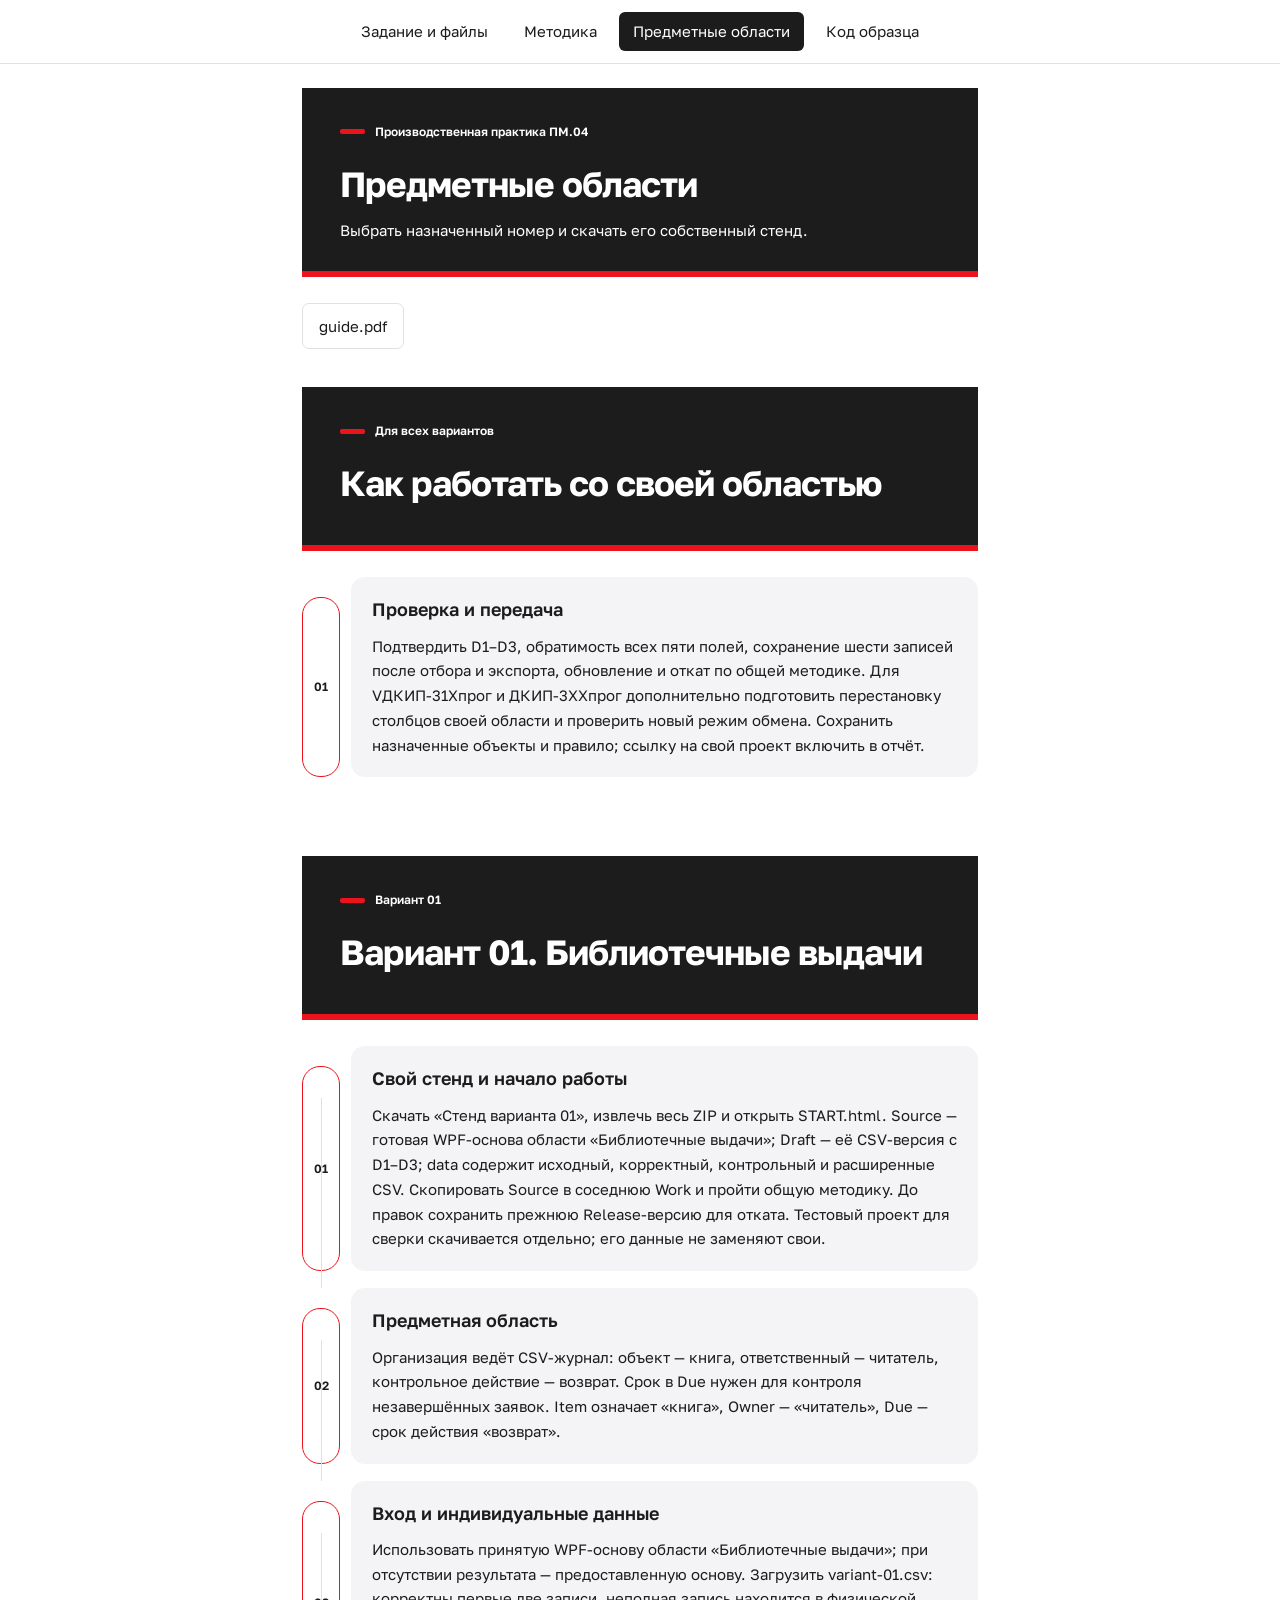
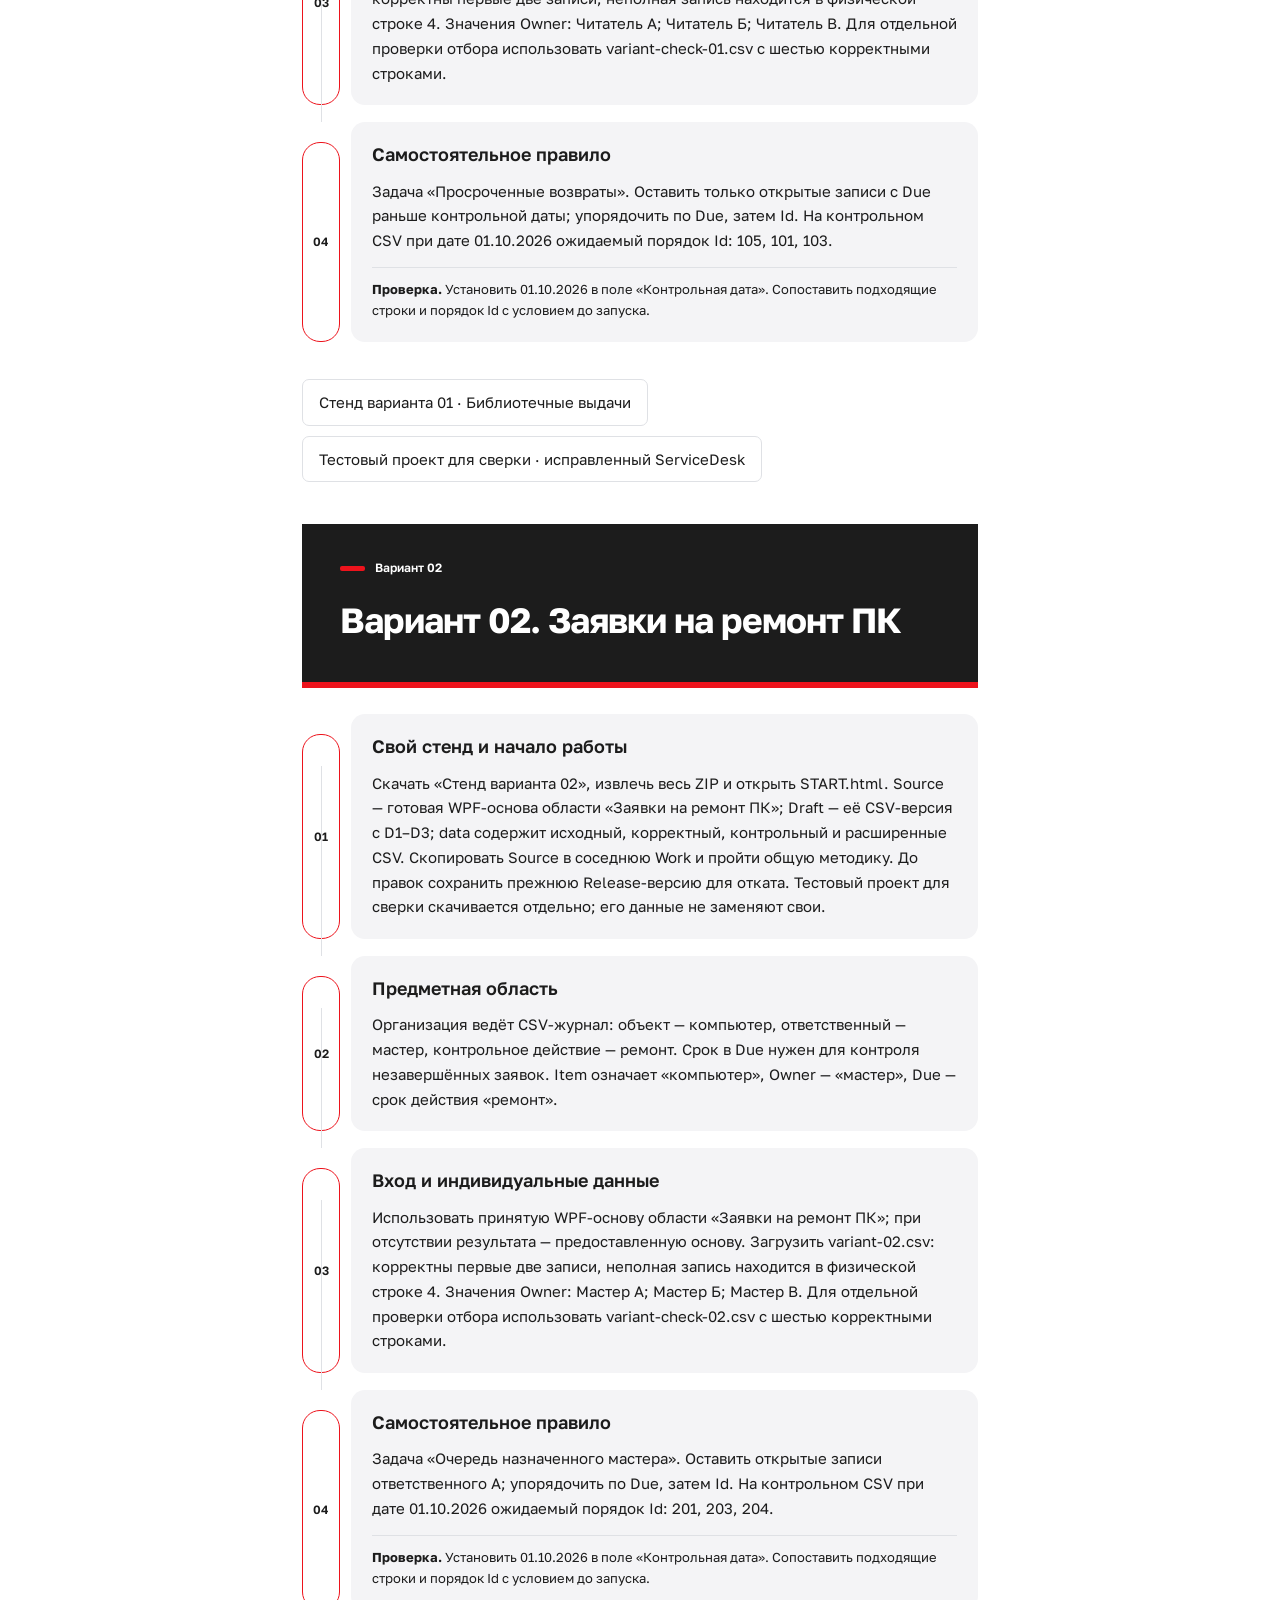
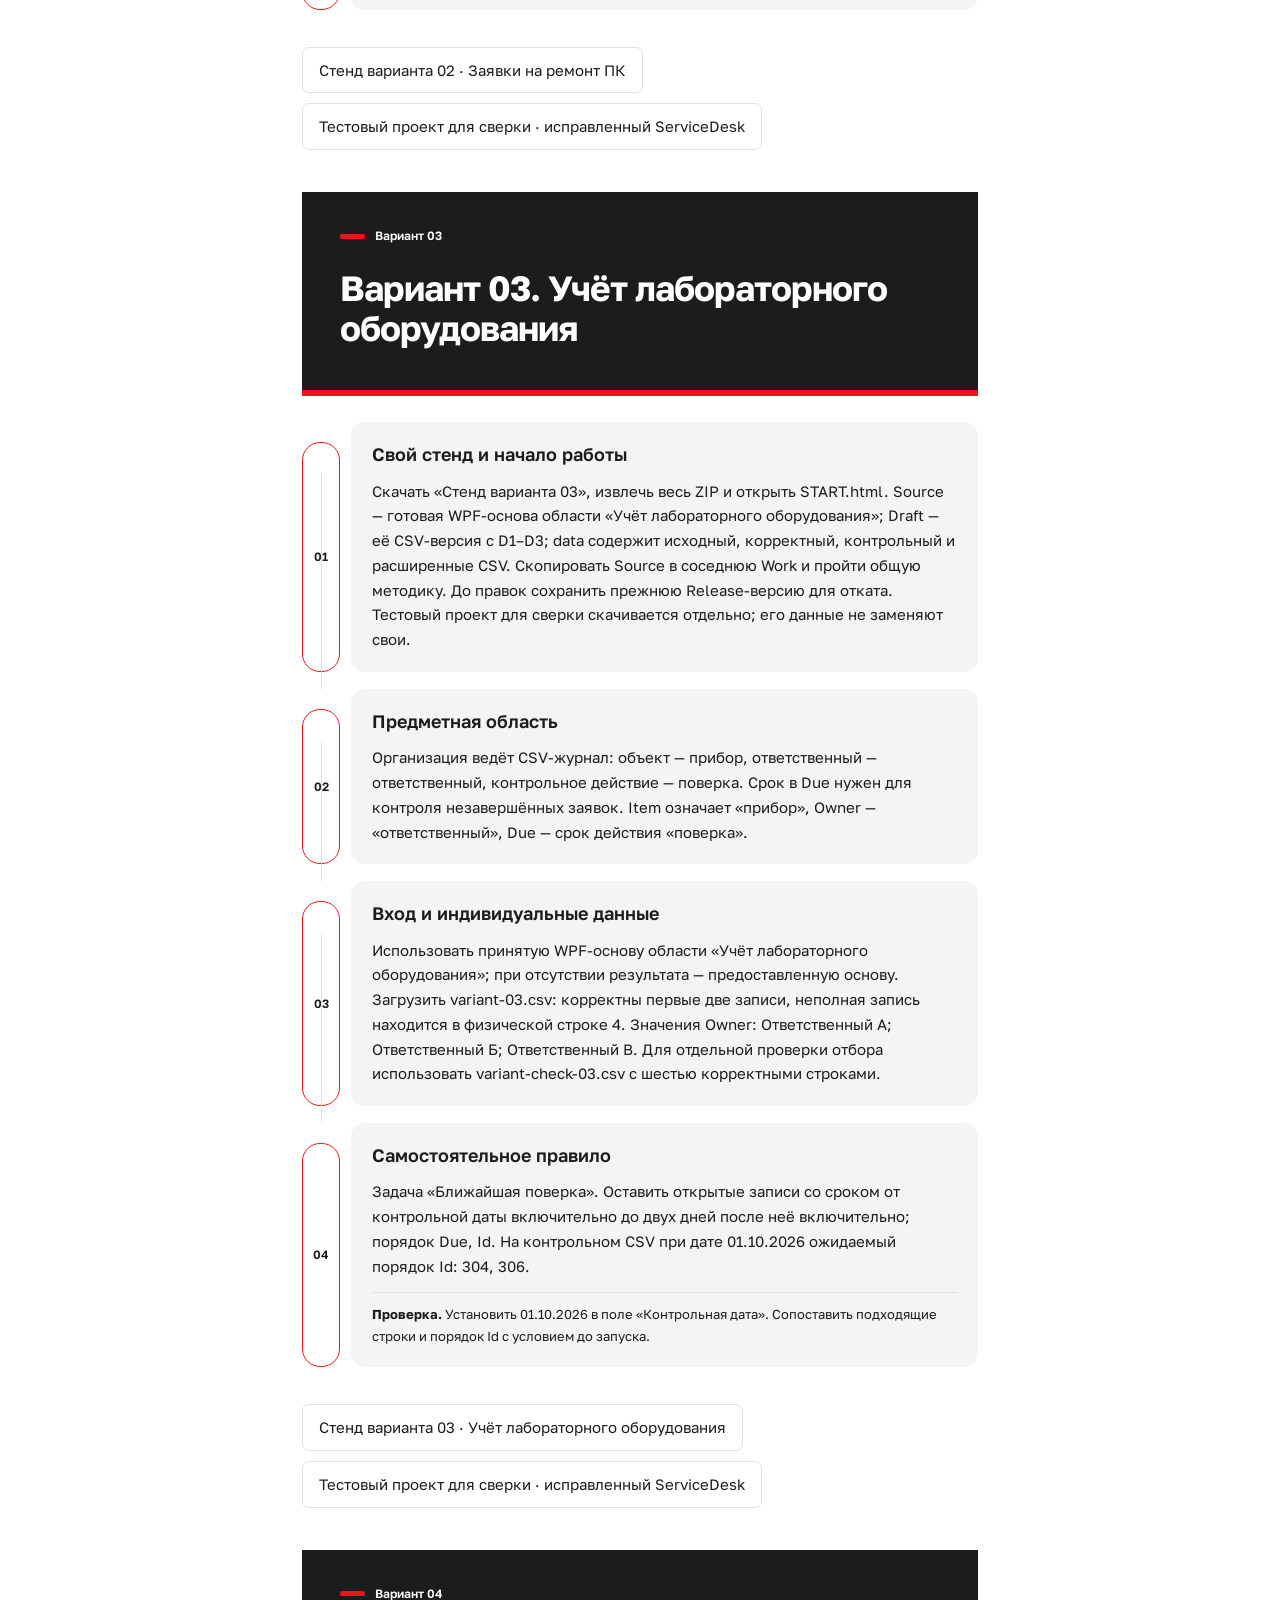
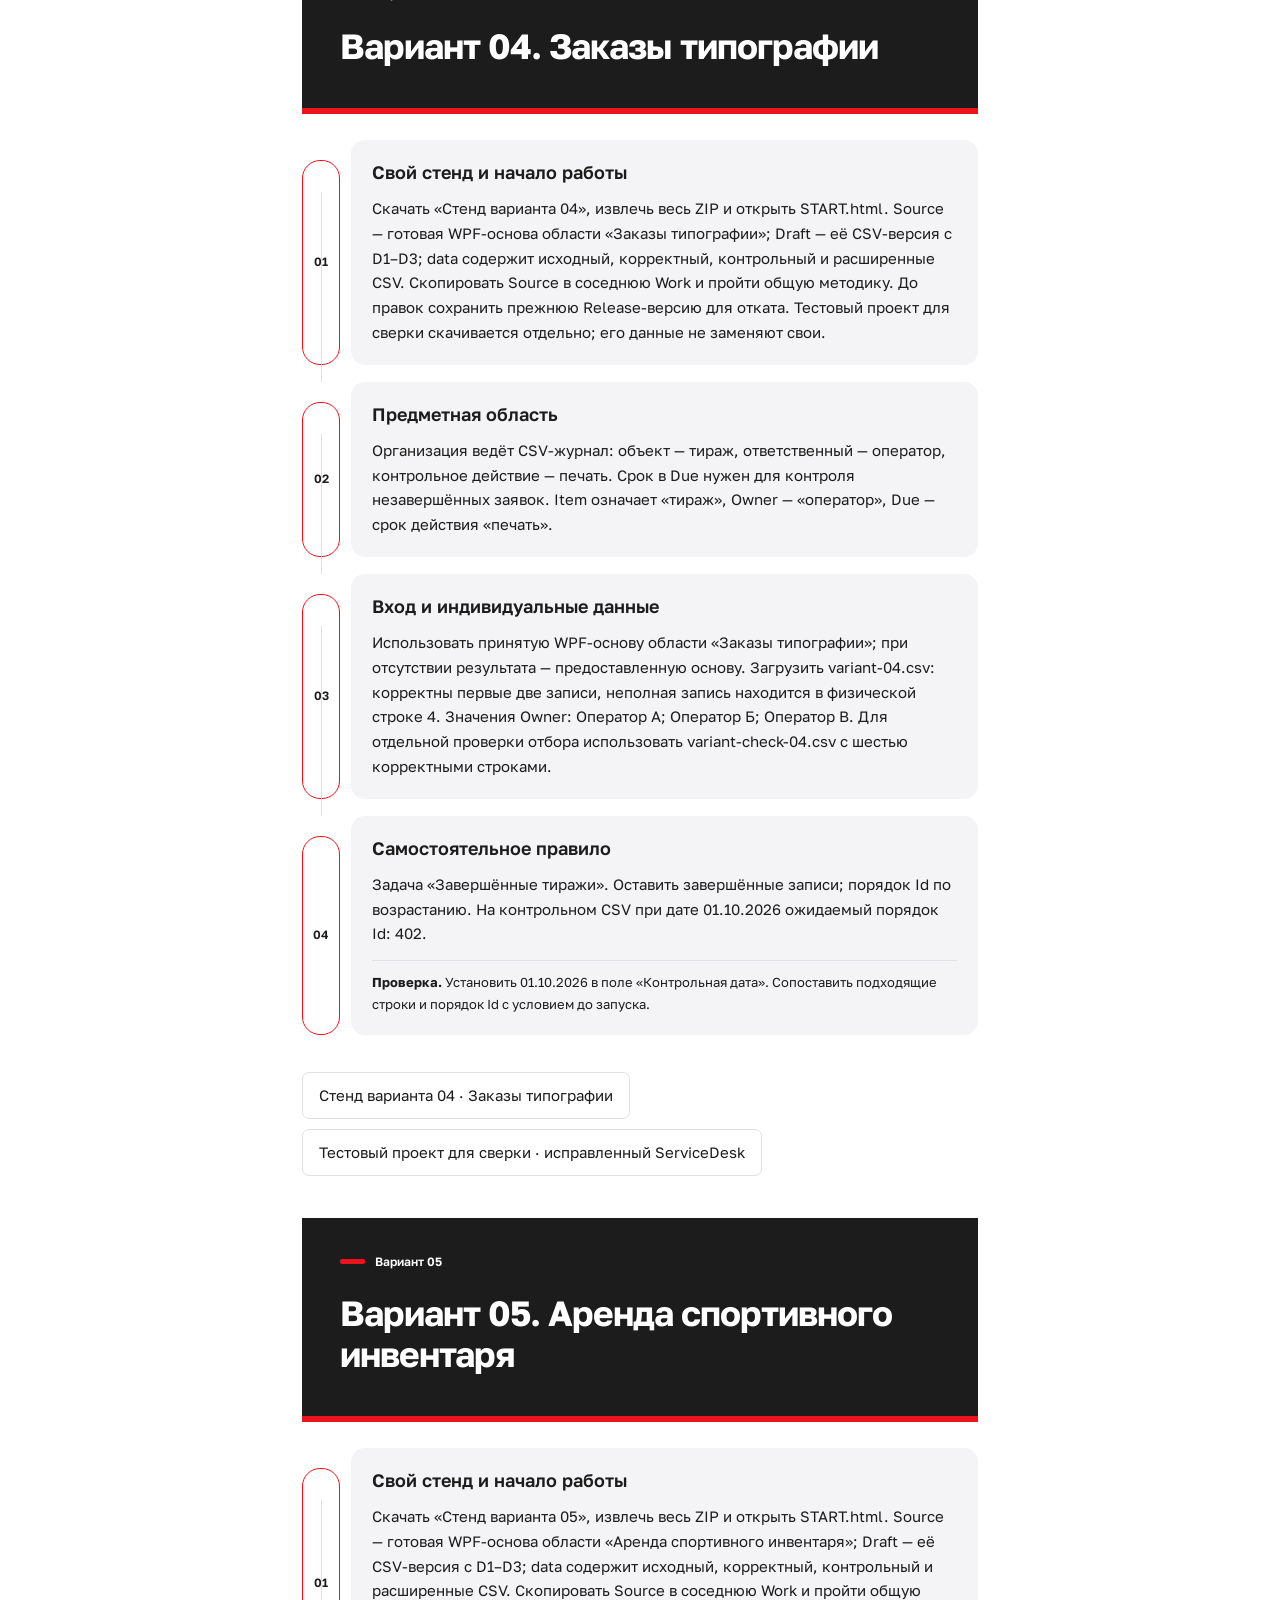
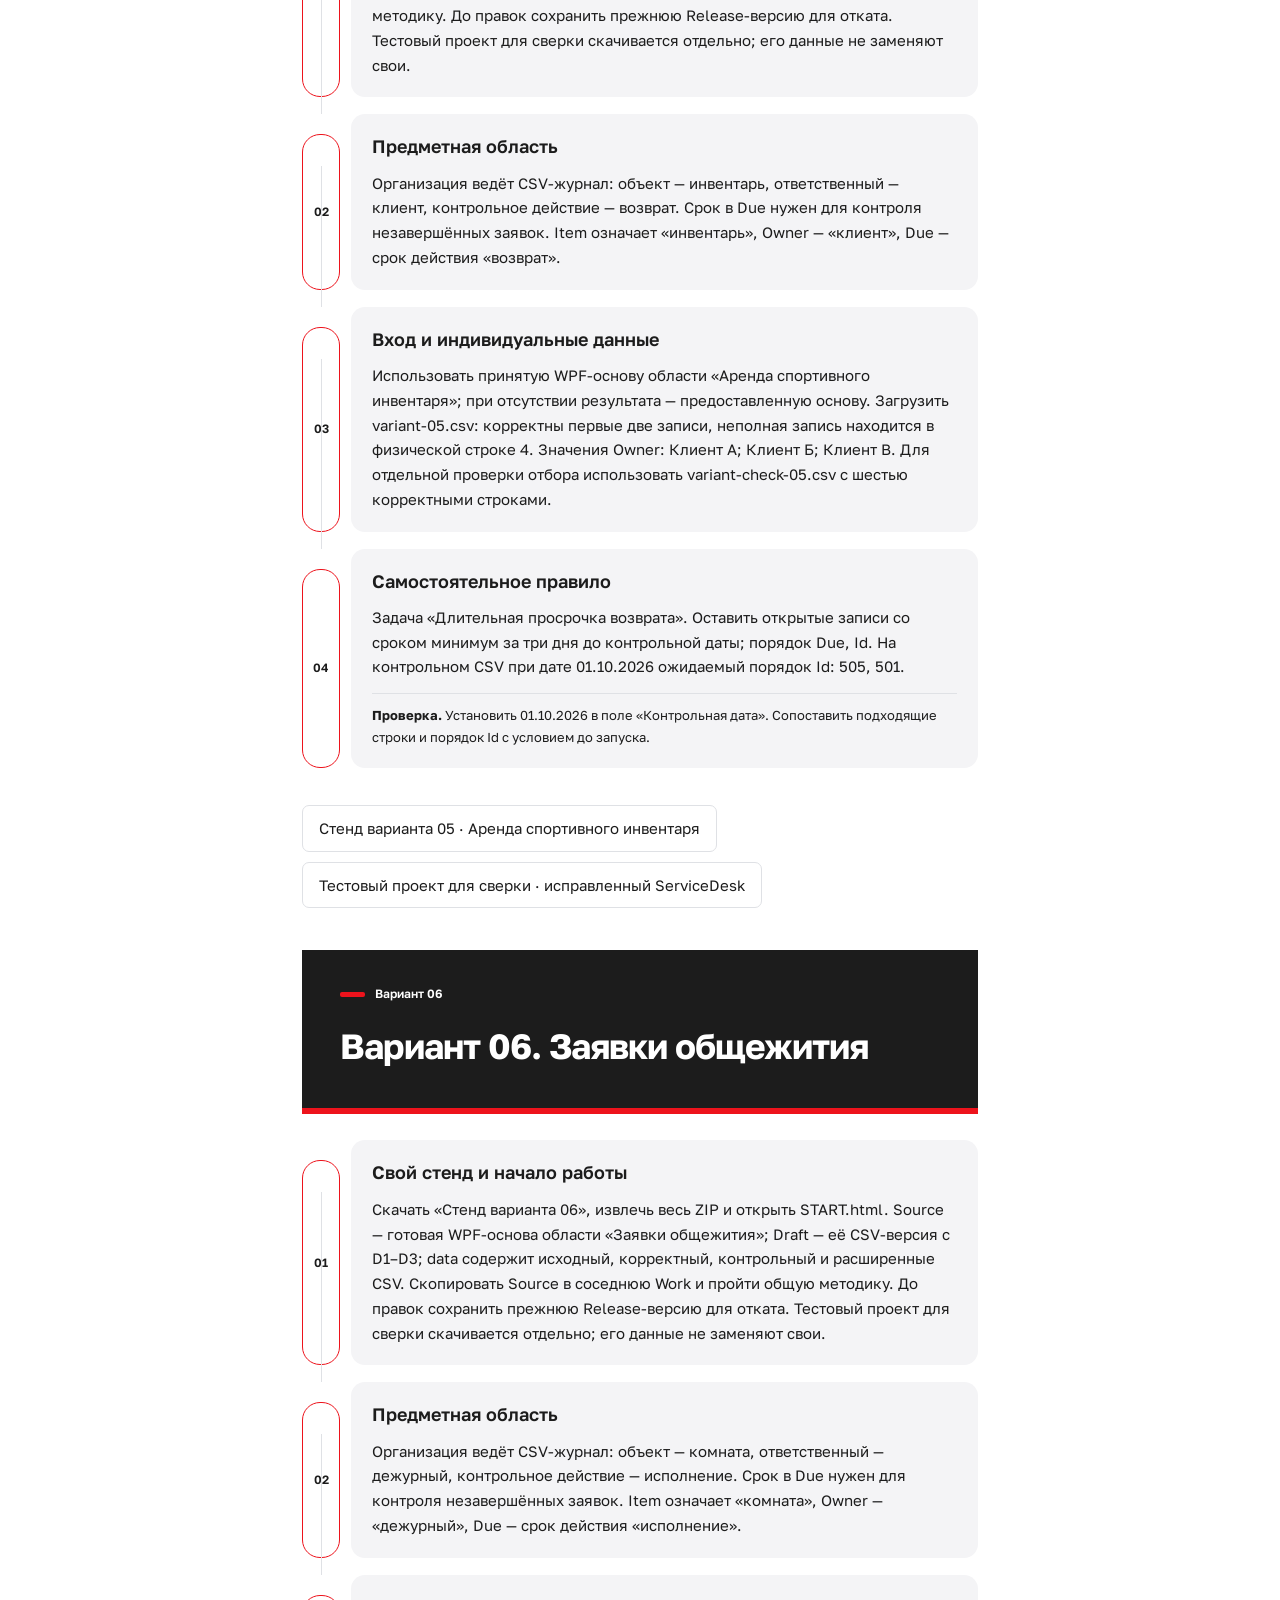
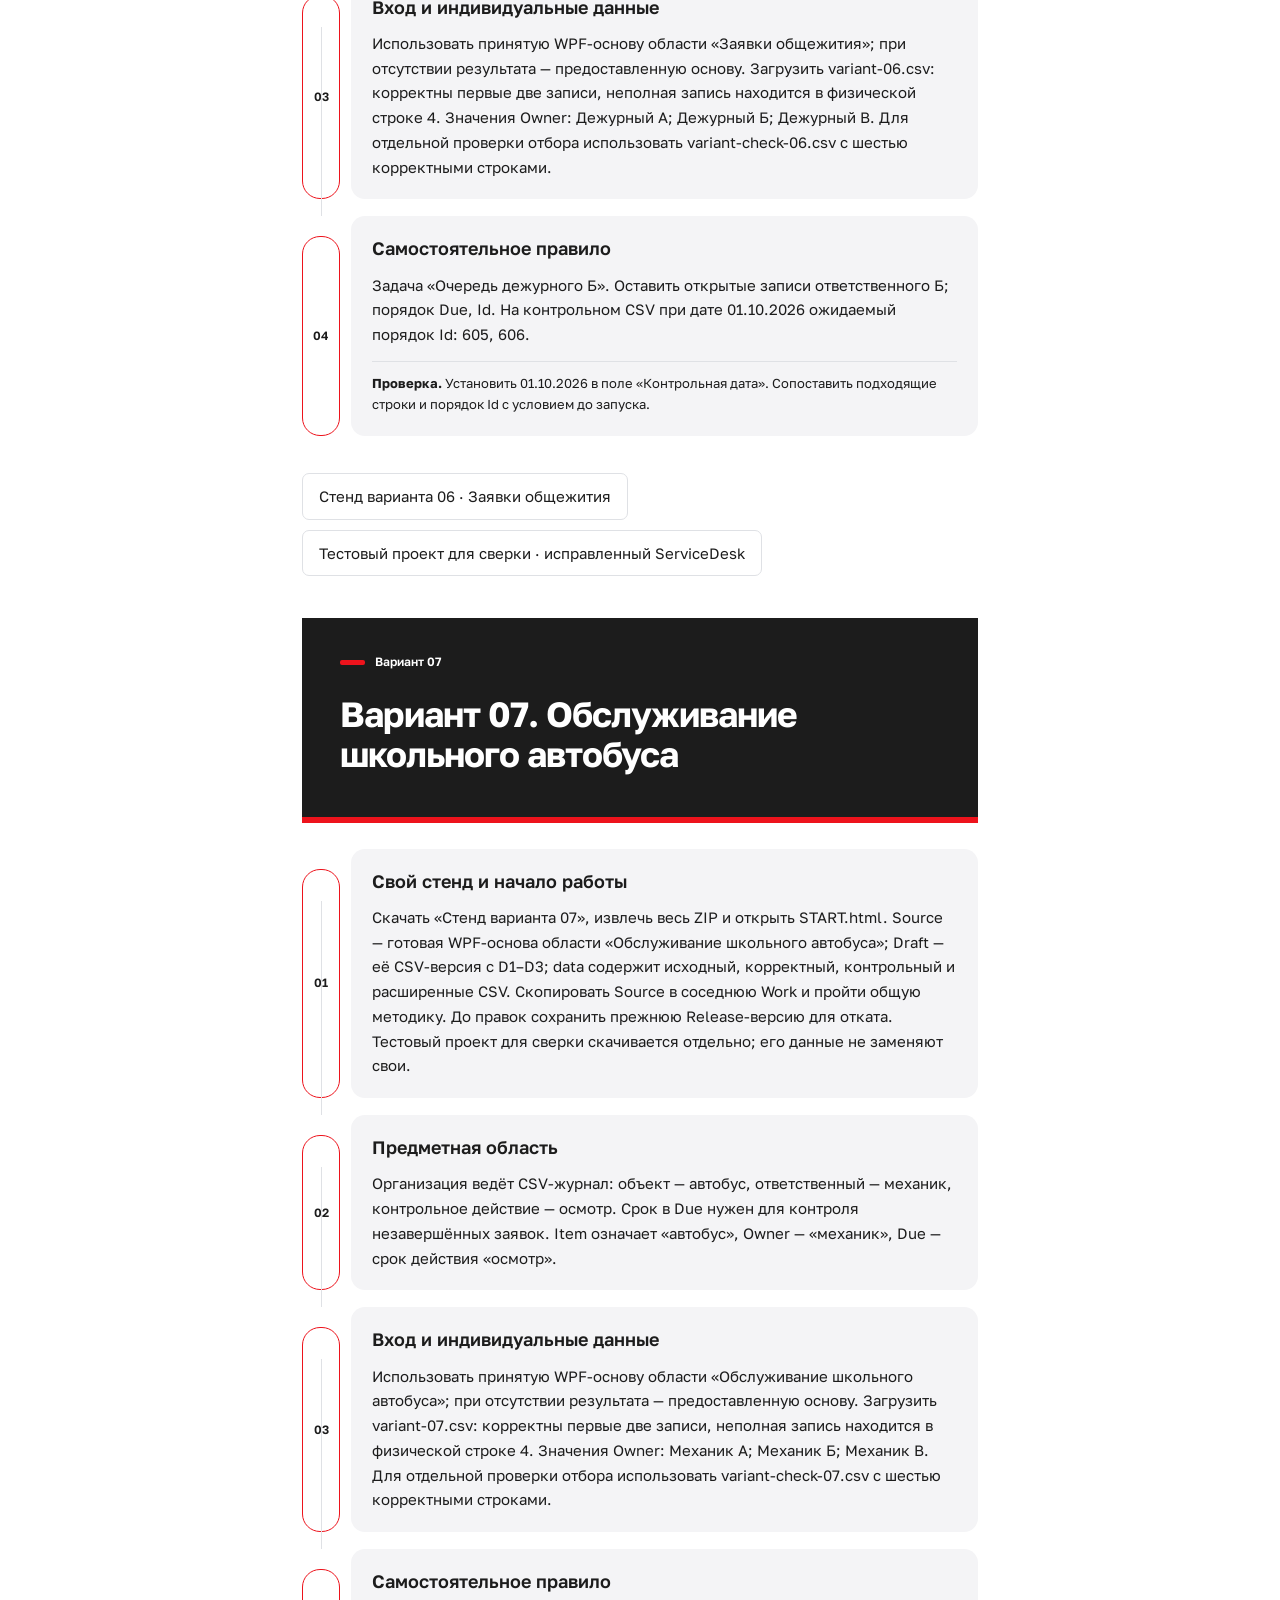
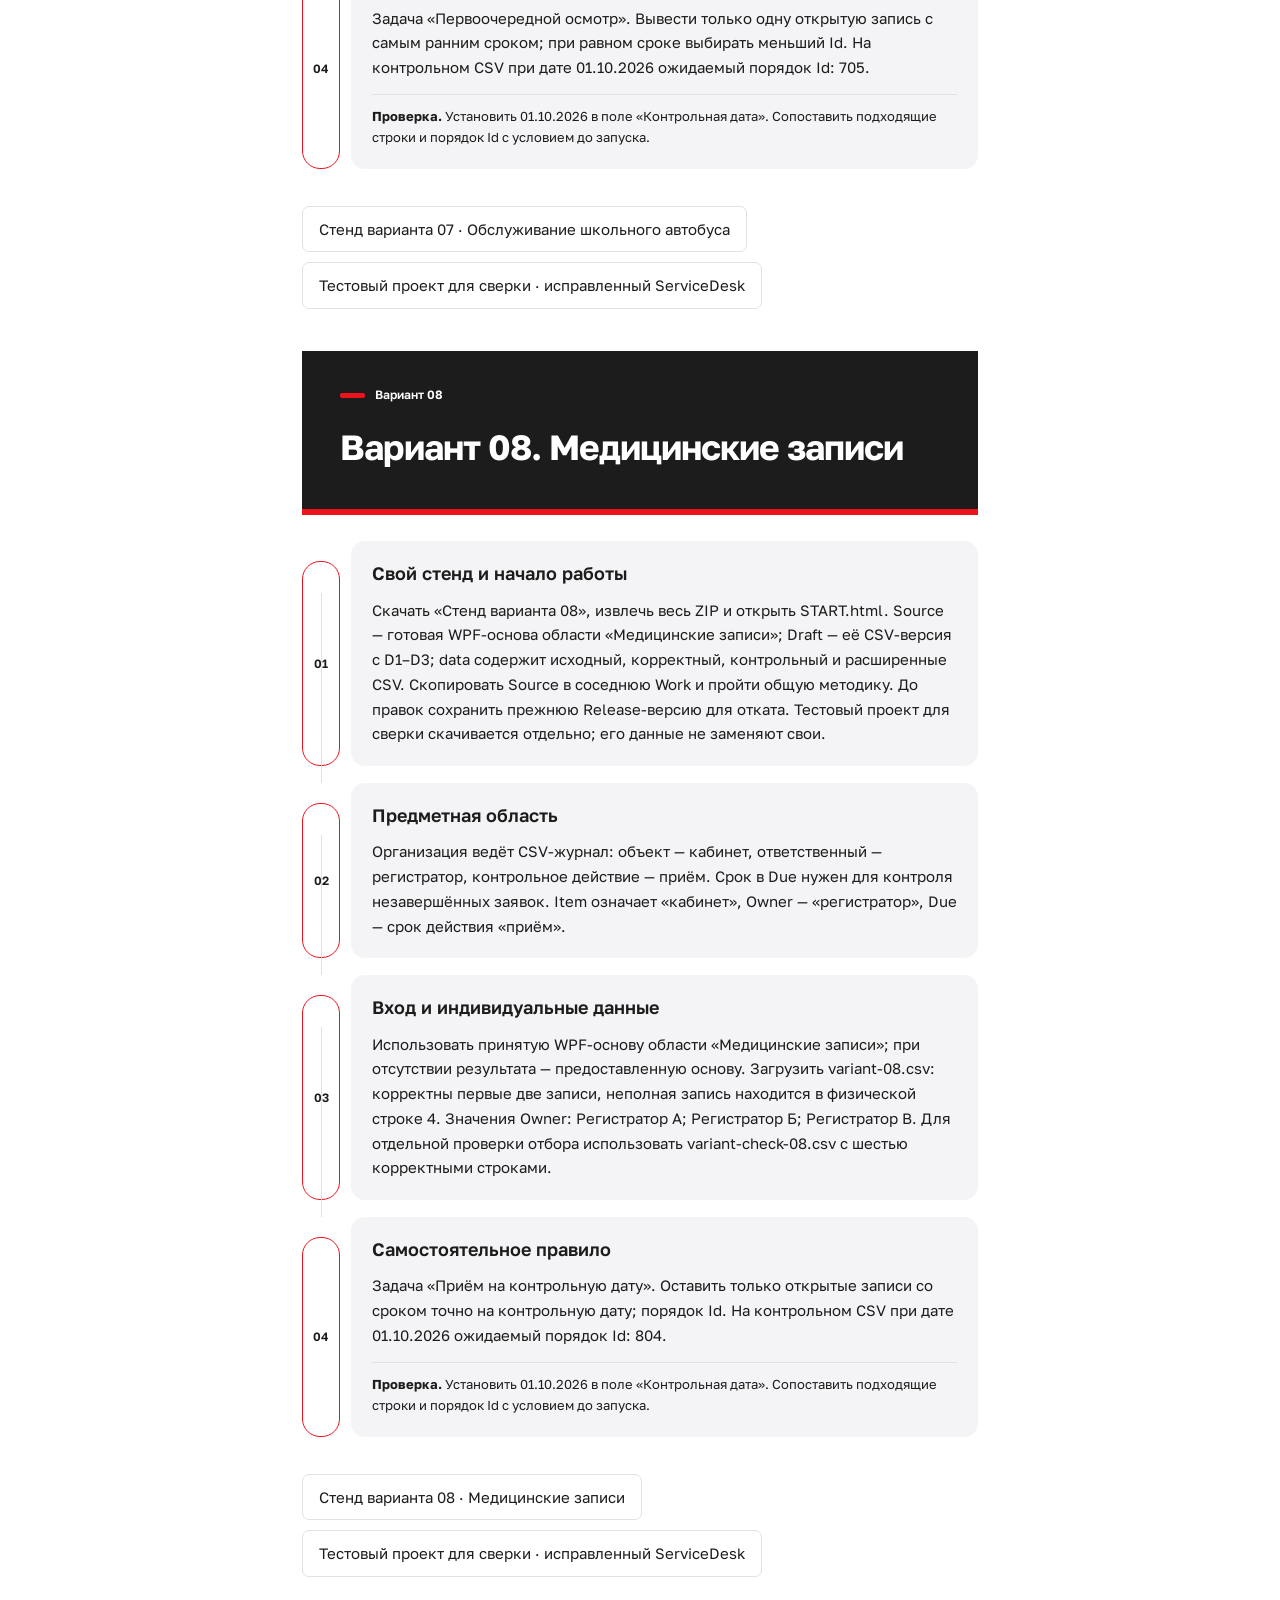
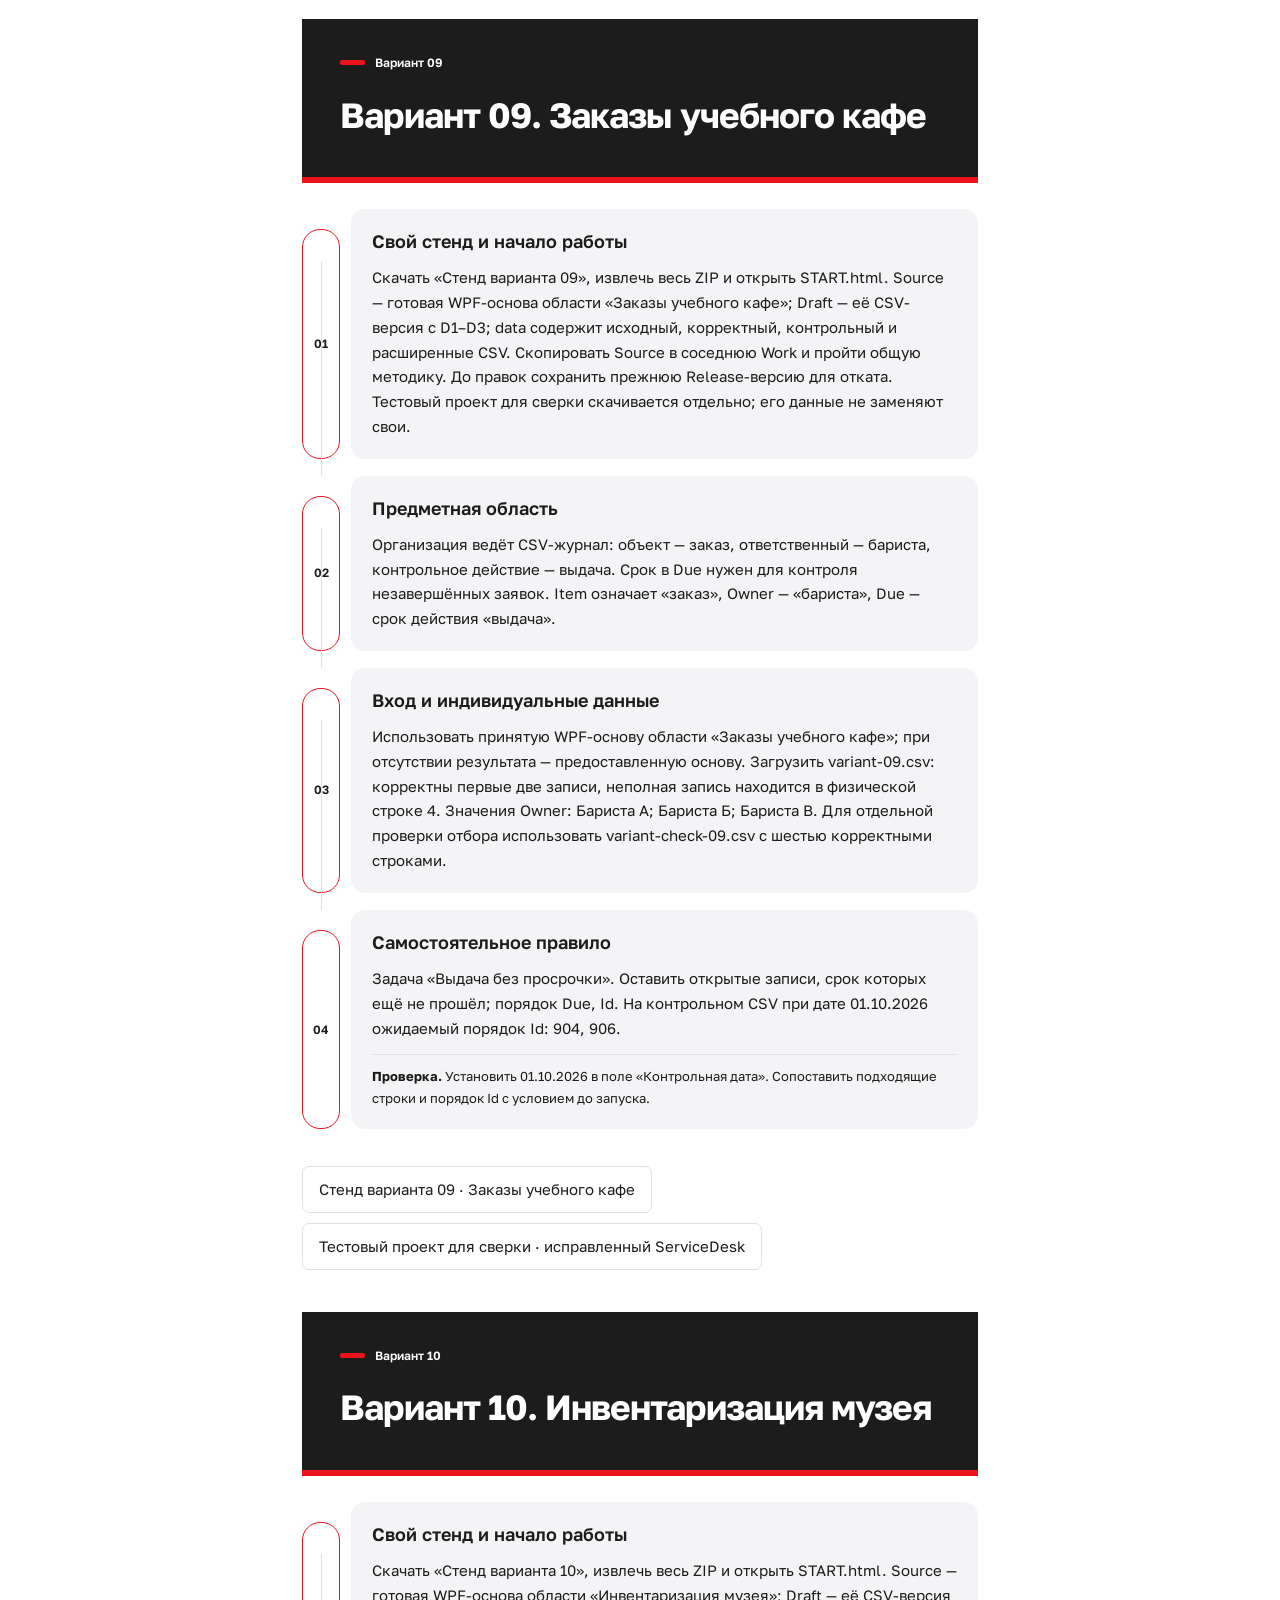
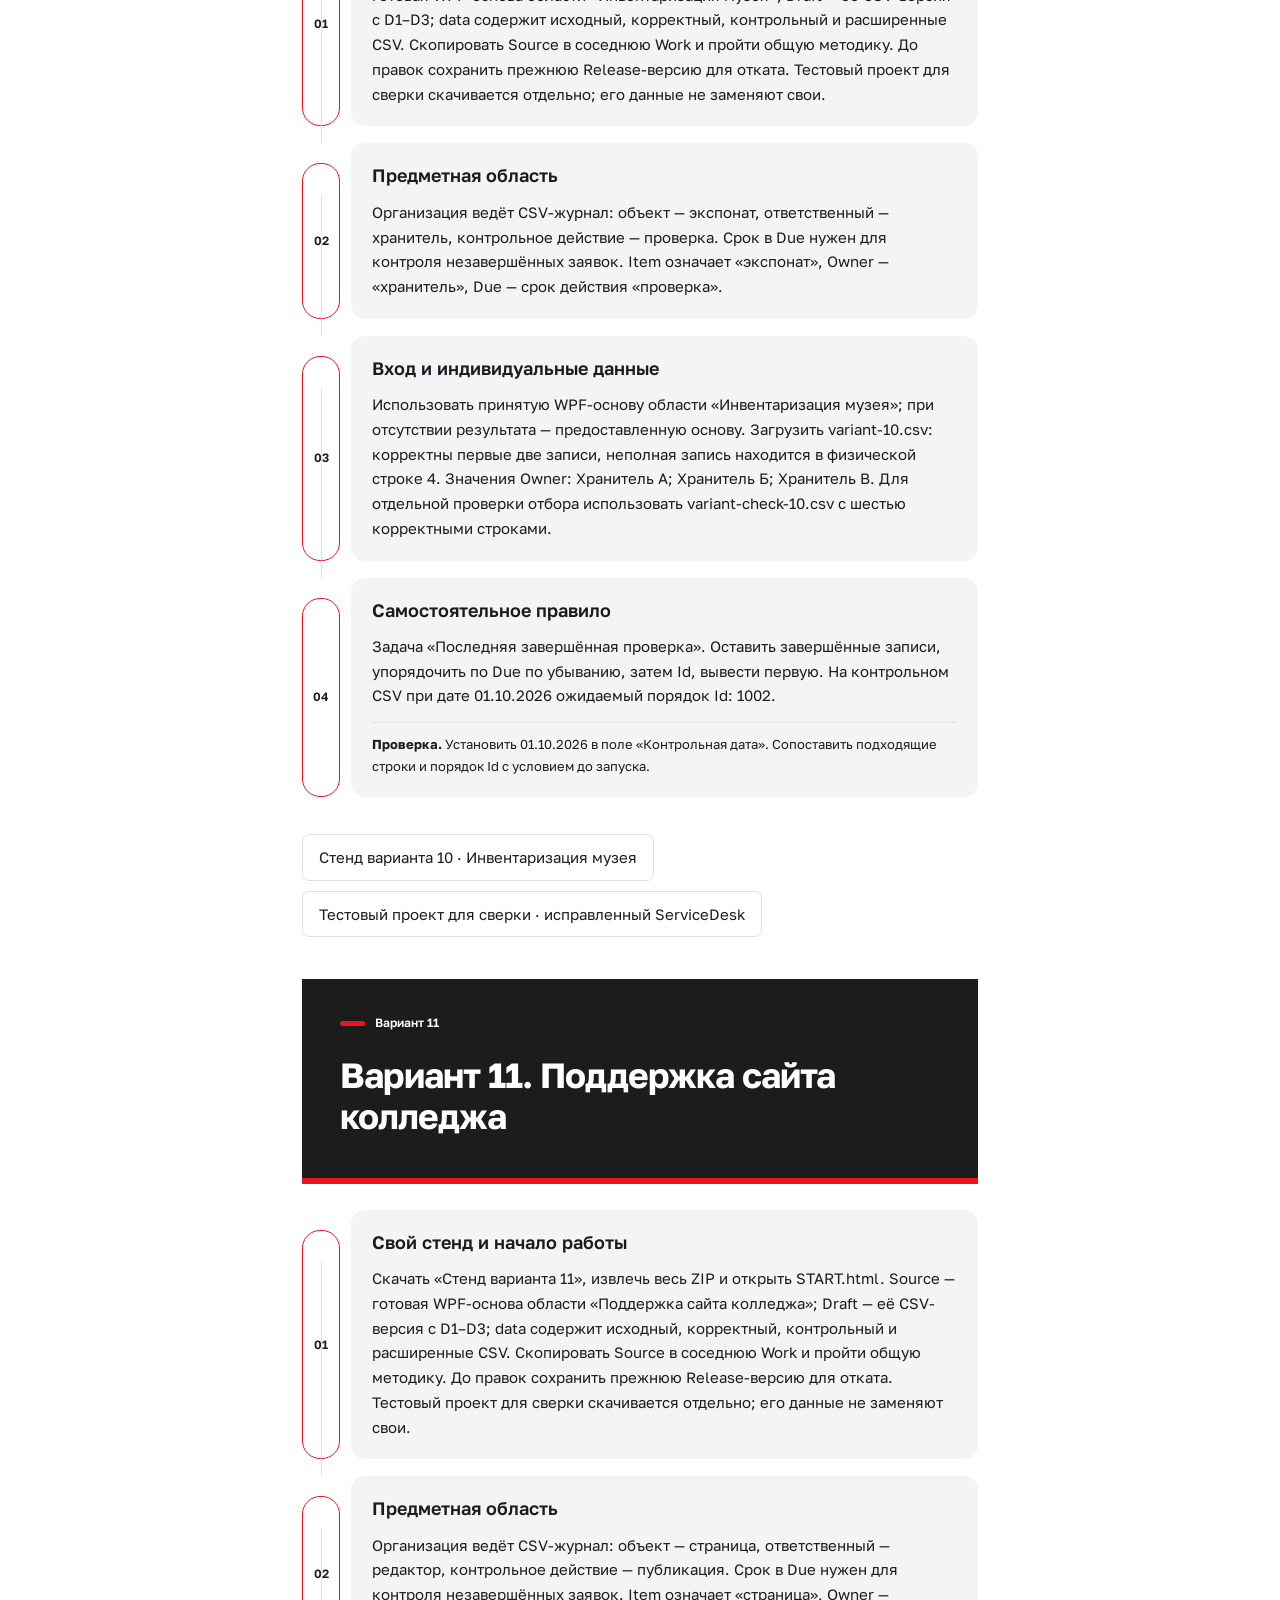
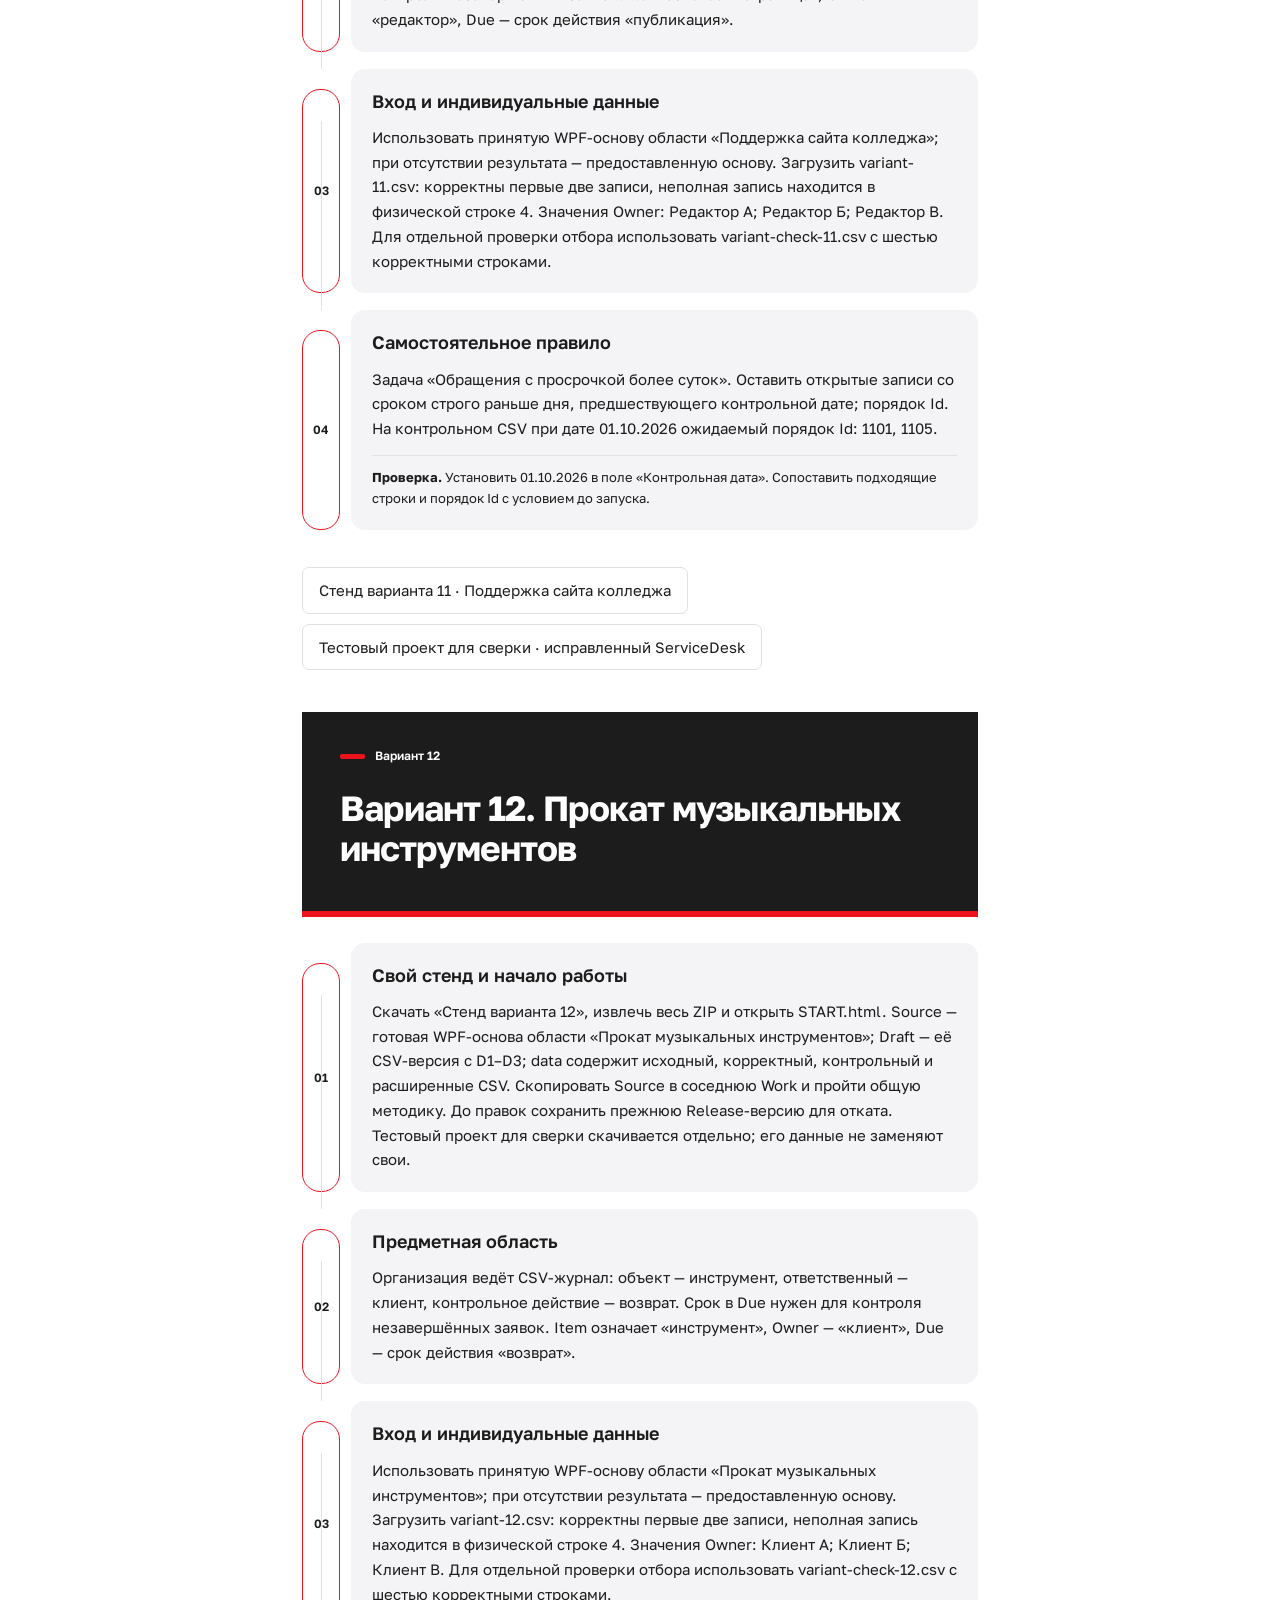
==== commit 746259f8: "Доработать понятность ПП ПМ.04 и подготовить стенды и формы отчёта" ====
--- a/site/areas.html
+++ b/site/areas.html
@@ -1 +1 @@
-<!doctype html><html lang="ru"><head><meta charset="utf-8"><meta name="viewport" content="width=device-width,initial-scale=1"><title>Предметные области · ПП ПМ.04</title><link rel="stylesheet" href="assets/style.css"><link rel="icon" href="assets/favicon.svg"></head><body><a class="skip" href="#main">К содержанию</a><nav aria-label="Материалы практики"><a href="index.html">Задание и файлы</a><a href="lessons.html">Методика</a><a href="areas.html" aria-current="page">Предметные области</a><a href="reference.html">Код образца</a></nav><main id="main"><div class="hero"><p class="section-id">Производственная практика ПМ.04</p><h1>Предметные области</h1><p>Сохранить назначенную область, её записи и особое условие отбора.</p></div><div class="actions"><a class="button" href="downloads/guide.pdf">Предметные области · PDF</a></div><article id="common" class="chapter"><header class="doc-head"><p class="section-id">Для всех предметных областей</p><h2>Общий порядок проверки</h2></header><ol class="steps"><li class="step"><span class="number" aria-hidden="true">01</span><section class="card"><h3>Проверка и передача</h3><p>Подтвердить D1–D3, обратимость всех пяти полей, сохранение шести записей после отбора и экспорта, обновление и откат по общей методике. Для VДКИП-31Хпрог и ДКИП-3ХХпрог дополнительно подготовить перестановку столбцов своей области и проверить новый режим обмена. Сохранить назначенные объекты и правило; ссылку на свой проект включить в отчёт.</p></section></li></ol><div class="actions"></div></article><div class="actions"><a class="button" href="index.html">Общее задание</a><a class="button" href="lessons.html">Методика и подготовка сдачи</a></div><section class="contents"><h2>Назначенная предметная область</h2><ol class="area-list"><li><a href="#variant-1">Библиотечные выдачи</a></li><li><a href="#variant-2">Заявки на ремонт ПК</a></li><li><a href="#variant-3">Учёт лабораторного оборудования</a></li><li><a href="#variant-4">Заказы типографии</a></li><li><a href="#variant-5">Аренда спортивного инвентаря</a></li><li><a href="#variant-6">Заявки общежития</a></li><li><a href="#variant-7">Обслуживание школьного автобуса</a></li><li><a href="#variant-8">Медицинские записи</a></li><li><a href="#variant-9">Заказы учебного кафе</a></li><li><a href="#variant-10">Инвентаризация музея</a></li><li><a href="#variant-11">Поддержка сайта колледжа</a></li><li><a href="#variant-12">Прокат музыкальных инструментов</a></li><li><a href="#variant-13">Заказы фотостудии</a></li><li><a href="#variant-14">Учёт теплицы</a></li><li><a href="#variant-15">Курьерские доставки</a></li><li><a href="#variant-16">Заявки гостиницы</a></li><li><a href="#variant-17">Техническая поддержка принтеров</a></li><li><a href="#variant-18">Выдача спецодежды</a></li><li><a href="#variant-19">Регистрация конференции</a></li><li><a href="#variant-20">Обслуживание лифтов</a></li><li><a href="#variant-21">Учёт ветеринарной клиники</a></li><li><a href="#variant-22">Заявки на уборку</a></li><li><a href="#variant-23">Аренда переговорных</a></li><li><a href="#variant-24">Производство сувениров</a></li><li><a href="#variant-25">Обслуживание велосипедов</a></li><li><a href="#variant-26">Заказы цветочного магазина</a></li><li><a href="#variant-27">Учёт архивных дел</a></li><li><a href="#variant-28">Заявки на видеомонтаж</a></li><li><a href="#variant-29">Доставка питьевой воды</a></li><li><a href="#variant-30">Обслуживание серверных стоек</a></li></ol></section><article id="variant-1" class="chapter"><header class="doc-head"><p class="section-id">Вариант 01</p><h2>Библиотечные выдачи</h2></header><ol class="steps"><li class="step"><span class="number" aria-hidden="true">01</span><section class="card"><h3>Предметная область</h3><p>Организация ведёт CSV-журнал: объект — книга, ответственный — читатель, контрольное действие — возврат. Срок в Due нужен для контроля незавершённых заявок. Item означает «книга», Owner — «читатель», Due — срок действия «возврат».</p></section></li><li class="step"><span class="number" aria-hidden="true">02</span><section class="card"><h3>Вход и индивидуальные данные</h3><p>Использовать принятую WPF-основу области «Библиотечные выдачи»; при отсутствии результата — предоставленную основу. Загрузить variant-01.csv: корректны первые две записи, неполная запись находится в физической строке 4. Значения Owner: Читатель А; Читатель Б; Читатель В. Для отдельной проверки отбора использовать variant-check-01.csv с шестью корректными строками.</p></section></li><li class="step"><span class="number" aria-hidden="true">03</span><section class="card"><h3>Самостоятельное правило</h3><p>Задача «Просроченные возвраты». Оставить только открытые записи с Due раньше контрольной даты; упорядочить по Due, затем Id. На контрольном CSV при дате 01.10.2026 ожидаемый порядок Id: 105, 101, 103.</p><p class="result"><b>Проверка.</b> Установить 01.10.2026 в поле «Контрольная дата». Сопоставить подходящие строки и порядок Id с условием до запуска.</p></section></li></ol><div class="actions"></div></article><div class="actions"><a class="button" href="downloads/ServiceDesk-source.zip">ServiceDesk-source.zip</a><a class="button" href="downloads/ServiceDesk-csv-draft.zip">ServiceDesk-csv-draft.zip</a><a class="button" href="downloads/variant-01.csv">variant-01.csv</a><a class="button" href="downloads/variant-check-01.csv">Скачать контрольный CSV для области «Библиотечные выдачи»</a><a class="button" href="downloads/ServiceDesk-fixed-example.zip">ServiceDesk-fixed-example.zip</a></div><article id="variant-2" class="chapter"><header class="doc-head"><p class="section-id">Вариант 02</p><h2>Заявки на ремонт ПК</h2></header><ol class="steps"><li class="step"><span class="number" aria-hidden="true">01</span><section class="card"><h3>Предметная область</h3><p>Организация ведёт CSV-журнал: объект — компьютер, ответственный — мастер, контрольное действие — ремонт. Срок в Due нужен для контроля незавершённых заявок. Item означает «компьютер», Owner — «мастер», Due — срок действия «ремонт».</p></section></li><li class="step"><span class="number" aria-hidden="true">02</span><section class="card"><h3>Вход и индивидуальные данные</h3><p>Использовать принятую WPF-основу области «Заявки на ремонт ПК»; при отсутствии результата — предоставленную основу. Загрузить variant-02.csv: корректны первые две записи, неполная запись находится в физической строке 4. Значения Owner: Мастер А; Мастер Б; Мастер В. Для отдельной проверки отбора использовать variant-check-02.csv с шестью корректными строками.</p></section></li><li class="step"><span class="number" aria-hidden="true">03</span><section class="card"><h3>Самостоятельное правило</h3><p>Задача «Очередь назначенного мастера». Оставить открытые записи ответственного А; упорядочить по Due, затем Id. На контрольном CSV при дате 01.10.2026 ожидаемый порядок Id: 201, 203, 204.</p><p class="result"><b>Проверка.</b> Установить 01.10.2026 в поле «Контрольная дата». Сопоставить подходящие строки и порядок Id с условием до запуска.</p></section></li></ol><div class="actions"></div></article><div class="actions"><a class="button" href="downloads/ServiceDesk-source.zip">ServiceDesk-source.zip</a><a class="button" href="downloads/ServiceDesk-csv-draft.zip">ServiceDesk-csv-draft.zip</a><a class="button" href="downloads/variant-02.csv">variant-02.csv</a><a class="button" href="downloads/variant-check-02.csv">Скачать контрольный CSV для области «Заявки на ремонт ПК»</a><a class="button" href="downloads/ServiceDesk-fixed-example.zip">ServiceDesk-fixed-example.zip</a></div><article id="variant-3" class="chapter"><header class="doc-head"><p class="section-id">Вариант 03</p><h2>Учёт лабораторного оборудования</h2></header><ol class="steps"><li class="step"><span class="number" aria-hidden="true">01</span><section class="card"><h3>Предметная область</h3><p>Организация ведёт CSV-журнал: объект — прибор, ответственный — ответственный, контрольное действие — поверка. Срок в Due нужен для контроля незавершённых заявок. Item означает «прибор», Owner — «ответственный», Due — срок действия «поверка».</p></section></li><li class="step"><span class="number" aria-hidden="true">02</span><section class="card"><h3>Вход и индивидуальные данные</h3><p>Использовать принятую WPF-основу области «Учёт лабораторного оборудования»; при отсутствии результата — предоставленную основу. Загрузить variant-03.csv: корректны первые две записи, неполная запись находится в физической строке 4. Значения Owner: Ответственный А; Ответственный Б; Ответственный В. Для отдельной проверки отбора использовать variant-check-03.csv с шестью корректными строками.</p></section></li><li class="step"><span class="number" aria-hidden="true">03</span><section class="card"><h3>Самостоятельное правило</h3><p>Задача «Ближайшая поверка». Оставить открытые записи со сроком от контрольной даты включительно до двух дней после неё включительно; порядок Due, Id. На контрольном CSV при дате 01.10.2026 ожидаемый порядок Id: 304, 306.</p><p class="result"><b>Проверка.</b> Установить 01.10.2026 в поле «Контрольная дата». Сопоставить подходящие строки и порядок Id с условием до запуска.</p></section></li></ol><div class="actions"></div></article><div class="actions"><a class="button" href="downloads/ServiceDesk-source.zip">ServiceDesk-source.zip</a><a class="button" href="downloads/ServiceDesk-csv-draft.zip">ServiceDesk-csv-draft.zip</a><a class="button" href="downloads/variant-03.csv">variant-03.csv</a><a class="button" href="downloads/variant-check-03.csv">Скачать контрольный CSV для области «Учёт лабораторного оборудования»</a><a class="button" href="downloads/ServiceDesk-fixed-example.zip">ServiceDesk-fixed-example.zip</a></div><article id="variant-4" class="chapter"><header class="doc-head"><p class="section-id">Вариант 04</p><h2>Заказы типографии</h2></header><ol class="steps"><li class="step"><span class="number" aria-hidden="true">01</span><section class="card"><h3>Предметная область</h3><p>Организация ведёт CSV-журнал: объект — тираж, ответственный — оператор, контрольное действие — печать. Срок в Due нужен для контроля незавершённых заявок. Item означает «тираж», Owner — «оператор», Due — срок действия «печать».</p></section></li><li class="step"><span class="number" aria-hidden="true">02</span><section class="card"><h3>Вход и индивидуальные данные</h3><p>Использовать принятую WPF-основу области «Заказы типографии»; при отсутствии результата — предоставленную основу. Загрузить variant-04.csv: корректны первые две записи, неполная запись находится в физической строке 4. Значения Owner: Оператор А; Оператор Б; Оператор В. Для отдельной проверки отбора использовать variant-check-04.csv с шестью корректными строками.</p></section></li><li class="step"><span class="number" aria-hidden="true">03</span><section class="card"><h3>Самостоятельное правило</h3><p>Задача «Завершённые тиражи». Оставить завершённые записи; порядок Id по возрастанию. На контрольном CSV при дате 01.10.2026 ожидаемый порядок Id: 402.</p><p class="result"><b>Проверка.</b> Установить 01.10.2026 в поле «Контрольная дата». Сопоставить подходящие строки и порядок Id с условием до запуска.</p></section></li></ol><div class="actions"></div></article><div class="actions"><a class="button" href="downloads/ServiceDesk-source.zip">ServiceDesk-source.zip</a><a class="button" href="downloads/ServiceDesk-csv-draft.zip">ServiceDesk-csv-draft.zip</a><a class="button" href="downloads/variant-04.csv">variant-04.csv</a><a class="button" href="downloads/variant-check-04.csv">Скачать контрольный CSV для области «Заказы типографии»</a><a class="button" href="downloads/ServiceDesk-fixed-example.zip">ServiceDesk-fixed-example.zip</a></div><article id="variant-5" class="chapter"><header class="doc-head"><p class="section-id">Вариант 05</p><h2>Аренда спортивного инвентаря</h2></header><ol class="steps"><li class="step"><span class="number" aria-hidden="true">01</span><section class="card"><h3>Предметная область</h3><p>Организация ведёт CSV-журнал: объект — инвентарь, ответственный — клиент, контрольное действие — возврат. Срок в Due нужен для контроля незавершённых заявок. Item означает «инвентарь», Owner — «клиент», Due — срок действия «возврат».</p></section></li><li class="step"><span class="number" aria-hidden="true">02</span><section class="card"><h3>Вход и индивидуальные данные</h3><p>Использовать принятую WPF-основу области «Аренда спортивного инвентаря»; при отсутствии результата — предоставленную основу. Загрузить variant-05.csv: корректны первые две записи, неполная запись находится в физической строке 4. Значения Owner: Клиент А; Клиент Б; Клиент В. Для отдельной проверки отбора использовать variant-check-05.csv с шестью корректными строками.</p></section></li><li class="step"><span class="number" aria-hidden="true">03</span><section class="card"><h3>Самостоятельное правило</h3><p>Задача «Длительная просрочка возврата». Оставить открытые записи со сроком минимум за три дня до контрольной даты; порядок Due, Id. На контрольном CSV при дате 01.10.2026 ожидаемый порядок Id: 505, 501.</p><p class="result"><b>Проверка.</b> Установить 01.10.2026 в поле «Контрольная дата». Сопоставить подходящие строки и порядок Id с условием до запуска.</p></section></li></ol><div class="actions"></div></article><div class="actions"><a class="button" href="downloads/ServiceDesk-source.zip">ServiceDesk-source.zip</a><a class="button" href="downloads/ServiceDesk-csv-draft.zip">ServiceDesk-csv-draft.zip</a><a class="button" href="downloads/variant-05.csv">variant-05.csv</a><a class="button" href="downloads/variant-check-05.csv">Скачать контрольный CSV для области «Аренда спортивного инвентаря»</a><a class="button" href="downloads/ServiceDesk-fixed-example.zip">ServiceDesk-fixed-example.zip</a></div><article id="variant-6" class="chapter"><header class="doc-head"><p class="section-id">Вариант 06</p><h2>Заявки общежития</h2></header><ol class="steps"><li class="step"><span class="number" aria-hidden="true">01</span><section class="card"><h3>Предметная область</h3><p>Организация ведёт CSV-журнал: объект — комната, ответственный — дежурный, контрольное действие — исполнение. Срок в Due нужен для контроля незавершённых заявок. Item означает «комната», Owner — «дежурный», Due — срок действия «исполнение».</p></section></li><li class="step"><span class="number" aria-hidden="true">02</span><section class="card"><h3>Вход и индивидуальные данные</h3><p>Использовать принятую WPF-основу области «Заявки общежития»; при отсутствии результата — предоставленную основу. Загрузить variant-06.csv: корректны первые две записи, неполная запись находится в физической строке 4. Значения Owner: Дежурный А; Дежурный Б; Дежурный В. Для отдельной проверки отбора использовать variant-check-06.csv с шестью корректными строками.</p></section></li><li class="step"><span class="number" aria-hidden="true">03</span><section class="card"><h3>Самостоятельное правило</h3><p>Задача «Очередь дежурного Б». Оставить открытые записи ответственного Б; порядок Due, Id. На контрольном CSV при дате 01.10.2026 ожидаемый порядок Id: 605, 606.</p><p class="result"><b>Проверка.</b> Установить 01.10.2026 в поле «Контрольная дата». Сопоставить подходящие строки и порядок Id с условием до запуска.</p></section></li></ol><div class="actions"></div></article><div class="actions"><a class="button" href="downloads/ServiceDesk-source.zip">ServiceDesk-source.zip</a><a class="button" href="downloads/ServiceDesk-csv-draft.zip">ServiceDesk-csv-draft.zip</a><a class="button" href="downloads/variant-06.csv">variant-06.csv</a><a class="button" href="downloads/variant-check-06.csv">Скачать контрольный CSV для области «Заявки общежития»</a><a class="button" href="downloads/ServiceDesk-fixed-example.zip">ServiceDesk-fixed-example.zip</a></div><article id="variant-7" class="chapter"><header class="doc-head"><p class="section-id">Вариант 07</p><h2>Обслуживание школьного автобуса</h2></header><ol class="steps"><li class="step"><span class="number" aria-hidden="true">01</span><section class="card"><h3>Предметная область</h3><p>Организация ведёт CSV-журнал: объект — автобус, ответственный — механик, контрольное действие — осмотр. Срок в Due нужен для контроля незавершённых заявок. Item означает «автобус», Owner — «механик», Due — срок действия «осмотр».</p></section></li><li class="step"><span class="number" aria-hidden="true">02</span><section class="card"><h3>Вход и индивидуальные данные</h3><p>Использовать принятую WPF-основу области «Обслуживание школьного автобуса»; при отсутствии результата — предоставленную основу. Загрузить variant-07.csv: корректны первые две записи, неполная запись находится в физической строке 4. Значения Owner: Механик А; Механик Б; Механик В. Для отдельной проверки отбора использовать variant-check-07.csv с шестью корректными строками.</p></section></li><li class="step"><span class="number" aria-hidden="true">03</span><section class="card"><h3>Самостоятельное правило</h3><p>Задача «Первоочередной осмотр». Вывести только одну открытую запись с самым ранним сроком; при равном сроке выбирать меньший Id. На контрольном CSV при дате 01.10.2026 ожидаемый порядок Id: 705.</p><p class="result"><b>Проверка.</b> Установить 01.10.2026 в поле «Контрольная дата». Сопоставить подходящие строки и порядок Id с условием до запуска.</p></section></li></ol><div class="actions"></div></article><div class="actions"><a class="button" href="downloads/ServiceDesk-source.zip">ServiceDesk-source.zip</a><a class="button" href="downloads/ServiceDesk-csv-draft.zip">ServiceDesk-csv-draft.zip</a><a class="button" href="downloads/variant-07.csv">variant-07.csv</a><a class="button" href="downloads/variant-check-07.csv">Скачать контрольный CSV для области «Обслуживание школьного автобуса»</a><a class="button" href="downloads/ServiceDesk-fixed-example.zip">ServiceDesk-fixed-example.zip</a></div><article id="variant-8" class="chapter"><header class="doc-head"><p class="section-id">Вариант 08</p><h2>Медицинские записи</h2></header><ol class="steps"><li class="step"><span class="number" aria-hidden="true">01</span><section class="card"><h3>Предметная область</h3><p>Организация ведёт CSV-журнал: объект — кабинет, ответственный — регистратор, контрольное действие — приём. Срок в Due нужен для контроля незавершённых заявок. Item означает «кабинет», Owner — «регистратор», Due — срок действия «приём».</p></section></li><li class="step"><span class="number" aria-hidden="true">02</span><section class="card"><h3>Вход и индивидуальные данные</h3><p>Использовать принятую WPF-основу области «Медицинские записи»; при отсутствии результата — предоставленную основу. Загрузить variant-08.csv: корректны первые две записи, неполная запись находится в физической строке 4. Значения Owner: Регистратор А; Регистратор Б; Регистратор В. Для отдельной проверки отбора использовать variant-check-08.csv с шестью корректными строками.</p></section></li><li class="step"><span class="number" aria-hidden="true">03</span><section class="card"><h3>Самостоятельное правило</h3><p>Задача «Приём на контрольную дату». Оставить только открытые записи со сроком точно на контрольную дату; порядок Id. На контрольном CSV при дате 01.10.2026 ожидаемый порядок Id: 804.</p><p class="result"><b>Проверка.</b> Установить 01.10.2026 в поле «Контрольная дата». Сопоставить подходящие строки и порядок Id с условием до запуска.</p></section></li></ol><div class="actions"></div></article><div class="actions"><a class="button" href="downloads/ServiceDesk-source.zip">ServiceDesk-source.zip</a><a class="button" href="downloads/ServiceDesk-csv-draft.zip">ServiceDesk-csv-draft.zip</a><a class="button" href="downloads/variant-08.csv">variant-08.csv</a><a class="button" href="downloads/variant-check-08.csv">Скачать контрольный CSV для области «Медицинские записи»</a><a class="button" href="downloads/ServiceDesk-fixed-example.zip">ServiceDesk-fixed-example.zip</a></div><article id="variant-9" class="chapter"><header class="doc-head"><p class="section-id">Вариант 09</p><h2>Заказы учебного кафе</h2></header><ol class="steps"><li class="step"><span class="number" aria-hidden="true">01</span><section class="card"><h3>Предметная область</h3><p>Организация ведёт CSV-журнал: объект — заказ, ответственный — бариста, контрольное действие — выдача. Срок в Due нужен для контроля незавершённых заявок. Item означает «заказ», Owner — «бариста», Due — срок действия «выдача».</p></section></li><li class="step"><span class="number" aria-hidden="true">02</span><section class="card"><h3>Вход и индивидуальные данные</h3><p>Использовать принятую WPF-основу области «Заказы учебного кафе»; при отсутствии результата — предоставленную основу. Загрузить variant-09.csv: корректны первые две записи, неполная запись находится в физической строке 4. Значения Owner: Бариста А; Бариста Б; Бариста В. Для отдельной проверки отбора использовать variant-check-09.csv с шестью корректными строками.</p></section></li><li class="step"><span class="number" aria-hidden="true">03</span><section class="card"><h3>Самостоятельное правило</h3><p>Задача «Выдача без просрочки». Оставить открытые записи, срок которых ещё не прошёл; порядок Due, Id. На контрольном CSV при дате 01.10.2026 ожидаемый порядок Id: 904, 906.</p><p class="result"><b>Проверка.</b> Установить 01.10.2026 в поле «Контрольная дата». Сопоставить подходящие строки и порядок Id с условием до запуска.</p></section></li></ol><div class="actions"></div></article><div class="actions"><a class="button" href="downloads/ServiceDesk-source.zip">ServiceDesk-source.zip</a><a class="button" href="downloads/ServiceDesk-csv-draft.zip">ServiceDesk-csv-draft.zip</a><a class="button" href="downloads/variant-09.csv">variant-09.csv</a><a class="button" href="downloads/variant-check-09.csv">Скачать контрольный CSV для области «Заказы учебного кафе»</a><a class="button" href="downloads/ServiceDesk-fixed-example.zip">ServiceDesk-fixed-example.zip</a></div><article id="variant-10" class="chapter"><header class="doc-head"><p class="section-id">Вариант 10</p><h2>Инвентаризация музея</h2></header><ol class="steps"><li class="step"><span class="number" aria-hidden="true">01</span><section class="card"><h3>Предметная область</h3><p>Организация ведёт CSV-журнал: объект — экспонат, ответственный — хранитель, контрольное действие — проверка. Срок в Due нужен для контроля незавершённых заявок. Item означает «экспонат», Owner — «хранитель», Due — срок действия «проверка».</p></section></li><li class="step"><span class="number" aria-hidden="true">02</span><section class="card"><h3>Вход и индивидуальные данные</h3><p>Использовать принятую WPF-основу области «Инвентаризация музея»; при отсутствии результата — предоставленную основу. Загрузить variant-10.csv: корректны первые две записи, неполная запись находится в физической строке 4. Значения Owner: Хранитель А; Хранитель Б; Хранитель В. Для отдельной проверки отбора использовать variant-check-10.csv с шестью корректными строками.</p></section></li><li class="step"><span class="number" aria-hidden="true">03</span><section class="card"><h3>Самостоятельное правило</h3><p>Задача «Последняя завершённая проверка». Оставить завершённые записи, упорядочить по Due по убыванию, затем Id, вывести первую. На контрольном CSV при дате 01.10.2026 ожидаемый порядок Id: 1002.</p><p class="result"><b>Проверка.</b> Установить 01.10.2026 в поле «Контрольная дата». Сопоставить подходящие строки и порядок Id с условием до запуска.</p></section></li></ol><div class="actions"></div></article><div class="actions"><a class="button" href="downloads/ServiceDesk-source.zip">ServiceDesk-source.zip</a><a class="button" href="downloads/ServiceDesk-csv-draft.zip">ServiceDesk-csv-draft.zip</a><a class="button" href="downloads/variant-10.csv">variant-10.csv</a><a class="button" href="downloads/variant-check-10.csv">Скачать контрольный CSV для области «Инвентаризация музея»</a><a class="button" href="downloads/ServiceDesk-fixed-example.zip">ServiceDesk-fixed-example.zip</a></div><article id="variant-11" class="chapter"><header class="doc-head"><p class="section-id">Вариант 11</p><h2>Поддержка сайта колледжа</h2></header><ol class="steps"><li class="step"><span class="number" aria-hidden="true">01</span><section class="card"><h3>Предметная область</h3><p>Организация ведёт CSV-журнал: объект — страница, ответственный — редактор, контрольное действие — публикация. Срок в Due нужен для контроля незавершённых заявок. Item означает «страница», Owner — «редактор», Due — срок действия «публикация».</p></section></li><li class="step"><span class="number" aria-hidden="true">02</span><section class="card"><h3>Вход и индивидуальные данные</h3><p>Использовать принятую WPF-основу области «Поддержка сайта колледжа»; при отсутствии результата — предоставленную основу. Загрузить variant-11.csv: корректны первые две записи, неполная запись находится в физической строке 4. Значения Owner: Редактор А; Редактор Б; Редактор В. Для отдельной проверки отбора использовать variant-check-11.csv с шестью корректными строками.</p></section></li><li class="step"><span class="number" aria-hidden="true">03</span><section class="card"><h3>Самостоятельное правило</h3><p>Задача «Обращения с просрочкой более суток». Оставить открытые записи со сроком строго раньше дня, предшествующего контрольной дате; порядок Id. На контрольном CSV при дате 01.10.2026 ожидаемый порядок Id: 1101, 1105.</p><p class="result"><b>Проверка.</b> Установить 01.10.2026 в поле «Контрольная дата». Сопоставить подходящие строки и порядок Id с условием до запуска.</p></section></li></ol><div class="actions"></div></article><div class="actions"><a class="button" href="downloads/ServiceDesk-source.zip">ServiceDesk-source.zip</a><a class="button" href="downloads/ServiceDesk-csv-draft.zip">ServiceDesk-csv-draft.zip</a><a class="button" href="downloads/variant-11.csv">variant-11.csv</a><a class="button" href="downloads/variant-check-11.csv">Скачать контрольный CSV для области «Поддержка сайта колледжа»</a><a class="button" href="downloads/ServiceDesk-fixed-example.zip">ServiceDesk-fixed-example.zip</a></div><article id="variant-12" class="chapter"><header class="doc-head"><p class="section-id">Вариант 12</p><h2>Прокат музыкальных инструментов</h2></header><ol class="steps"><li class="step"><span class="number" aria-hidden="true">01</span><section class="card"><h3>Предметная область</h3><p>Организация ведёт CSV-журнал: объект — инструмент, ответственный — клиент, контрольное действие — возврат. Срок в Due нужен для контроля незавершённых заявок. Item означает «инструмент», Owner — «клиент», Due — срок действия «возврат».</p></section></li><li class="step"><span class="number" aria-hidden="true">02</span><section class="card"><h3>Вход и индивидуальные данные</h3><p>Использовать принятую WPF-основу области «Прокат музыкальных инструментов»; при отсутствии результата — предоставленную основу. Загрузить variant-12.csv: корректны первые две записи, неполная запись находится в физической строке 4. Значения Owner: Клиент А; Клиент Б; Клиент В. Для отдельной проверки отбора использовать variant-check-12.csv с шестью корректными строками.</p></section></li><li class="step"><span class="number" aria-hidden="true">03</span><section class="card"><h3>Самостоятельное правило</h3><p>Задача «Возвраты по ответственным». Оставить все открытые записи; порядок Owner, затем Due, затем Id. На контрольном CSV при дате 01.10.2026 ожидаемый порядок Id: 1201, 1203, 1204, 1205, 1206.</p><p class="result"><b>Проверка.</b> Установить 01.10.2026 в поле «Контрольная дата». Сопоставить подходящие строки и порядок Id с условием до запуска.</p></section></li></ol><div class="actions"></div></article><div class="actions"><a class="button" href="downloads/ServiceDesk-source.zip">ServiceDesk-source.zip</a><a class="button" href="downloads/ServiceDesk-csv-draft.zip">ServiceDesk-csv-draft.zip</a><a class="button" href="downloads/variant-12.csv">variant-12.csv</a><a class="button" href="downloads/variant-check-12.csv">Скачать контрольный CSV для области «Прокат музыкальных инструментов»</a><a class="button" href="downloads/ServiceDesk-fixed-example.zip">ServiceDesk-fixed-example.zip</a></div><article id="variant-13" class="chapter"><header class="doc-head"><p class="section-id">Вариант 13</p><h2>Заказы фотостудии</h2></header><ol class="steps"><li class="step"><span class="number" aria-hidden="true">01</span><section class="card"><h3>Предметная область</h3><p>Организация ведёт CSV-журнал: объект — съёмка, ответственный — фотограф, контрольное действие — передача. Срок в Due нужен для контроля незавершённых заявок. Item означает «съёмка», Owner — «фотограф», Due — срок действия «передача».</p></section></li><li class="step"><span class="number" aria-hidden="true">02</span><section class="card"><h3>Вход и индивидуальные данные</h3><p>Использовать принятую WPF-основу области «Заказы фотостудии»; при отсутствии результата — предоставленную основу. Загрузить variant-13.csv: корректны первые две записи, неполная запись находится в физической строке 4. Значения Owner: Фотограф А; Фотограф Б; Фотограф В. Для отдельной проверки отбора использовать variant-check-13.csv с шестью корректными строками.</p></section></li><li class="step"><span class="number" aria-hidden="true">03</span><section class="card"><h3>Самостоятельное правило</h3><p>Задача «Съёмки ответственного А». Оставить записи ответственного А независимо от статуса; порядок Id. На контрольном CSV при дате 01.10.2026 ожидаемый порядок Id: 1301, 1303, 1304.</p><p class="result"><b>Проверка.</b> Установить 01.10.2026 в поле «Контрольная дата». Сопоставить подходящие строки и порядок Id с условием до запуска.</p></section></li></ol><div class="actions"></div></article><div class="actions"><a class="button" href="downloads/ServiceDesk-source.zip">ServiceDesk-source.zip</a><a class="button" href="downloads/ServiceDesk-csv-draft.zip">ServiceDesk-csv-draft.zip</a><a class="button" href="downloads/variant-13.csv">variant-13.csv</a><a class="button" href="downloads/variant-check-13.csv">Скачать контрольный CSV для области «Заказы фотостудии»</a><a class="button" href="downloads/ServiceDesk-fixed-example.zip">ServiceDesk-fixed-example.zip</a></div><article id="variant-14" class="chapter"><header class="doc-head"><p class="section-id">Вариант 14</p><h2>Учёт теплицы</h2></header><ol class="steps"><li class="step"><span class="number" aria-hidden="true">01</span><section class="card"><h3>Предметная область</h3><p>Организация ведёт CSV-журнал: объект — растение, ответственный — агроном, контрольное действие — полив. Срок в Due нужен для контроля незавершённых заявок. Item означает «растение», Owner — «агроном», Due — срок действия «полив».</p></section></li><li class="step"><span class="number" aria-hidden="true">02</span><section class="card"><h3>Вход и индивидуальные данные</h3><p>Использовать принятую WPF-основу области «Учёт теплицы»; при отсутствии результата — предоставленную основу. Загрузить variant-14.csv: корректны первые две записи, неполная запись находится в физической строке 4. Значения Owner: Агроном А; Агроном Б; Агроном В. Для отдельной проверки отбора использовать variant-check-14.csv с шестью корректными строками.</p></section></li><li class="step"><span class="number" aria-hidden="true">03</span><section class="card"><h3>Самостоятельное правило</h3><p>Задача «Просроченный полив». Оставить открытые записи со сроком раньше контрольной даты; порядок Due по убыванию, затем Id. На контрольном CSV при дате 01.10.2026 ожидаемый порядок Id: 1403, 1401, 1405.</p><p class="result"><b>Проверка.</b> Установить 01.10.2026 в поле «Контрольная дата». Сопоставить подходящие строки и порядок Id с условием до запуска.</p></section></li></ol><div class="actions"></div></article><div class="actions"><a class="button" href="downloads/ServiceDesk-source.zip">ServiceDesk-source.zip</a><a class="button" href="downloads/ServiceDesk-csv-draft.zip">ServiceDesk-csv-draft.zip</a><a class="button" href="downloads/variant-14.csv">variant-14.csv</a><a class="button" href="downloads/variant-check-14.csv">Скачать контрольный CSV для области «Учёт теплицы»</a><a class="button" href="downloads/ServiceDesk-fixed-example.zip">ServiceDesk-fixed-example.zip</a></div><article id="variant-15" class="chapter"><header class="doc-head"><p class="section-id">Вариант 15</p><h2>Курьерские доставки</h2></header><ol class="steps"><li class="step"><span class="number" aria-hidden="true">01</span><section class="card"><h3>Предметная область</h3><p>Организация ведёт CSV-журнал: объект — посылка, ответственный — курьер, контрольное действие — доставка. Срок в Due нужен для контроля незавершённых заявок. Item означает «посылка», Owner — «курьер», Due — срок действия «доставка».</p></section></li><li class="step"><span class="number" aria-hidden="true">02</span><section class="card"><h3>Вход и индивидуальные данные</h3><p>Использовать принятую WPF-основу области «Курьерские доставки»; при отсутствии результата — предоставленную основу. Загрузить variant-15.csv: корректны первые две записи, неполная запись находится в физической строке 4. Значения Owner: Курьер А; Курьер Б; Курьер В. Для отдельной проверки отбора использовать variant-check-15.csv с шестью корректными строками.</p></section></li><li class="step"><span class="number" aria-hidden="true">03</span><section class="card"><h3>Самостоятельное правило</h3><p>Задача «Задержавшиеся доставки Б». Оставить просроченные открытые записи ответственного Б; порядок Id. На контрольном CSV при дате 01.10.2026 ожидаемый порядок Id: 1505.</p><p class="result"><b>Проверка.</b> Установить 01.10.2026 в поле «Контрольная дата». Сопоставить подходящие строки и порядок Id с условием до запуска.</p></section></li></ol><div class="actions"></div></article><div class="actions"><a class="button" href="downloads/ServiceDesk-source.zip">ServiceDesk-source.zip</a><a class="button" href="downloads/ServiceDesk-csv-draft.zip">ServiceDesk-csv-draft.zip</a><a class="button" href="downloads/variant-15.csv">variant-15.csv</a><a class="button" href="downloads/variant-check-15.csv">Скачать контрольный CSV для области «Курьерские доставки»</a><a class="button" href="downloads/ServiceDesk-fixed-example.zip">ServiceDesk-fixed-example.zip</a></div><article id="variant-16" class="chapter"><header class="doc-head"><p class="section-id">Вариант 16</p><h2>Заявки гостиницы</h2></header><ol class="steps"><li class="step"><span class="number" aria-hidden="true">01</span><section class="card"><h3>Предметная область</h3><p>Организация ведёт CSV-журнал: объект — номер, ответственный — администратор, контрольное действие — заселение. Срок в Due нужен для контроля незавершённых заявок. Item означает «номер», Owner — «администратор», Due — срок действия «заселение».</p></section></li><li class="step"><span class="number" aria-hidden="true">02</span><section class="card"><h3>Вход и индивидуальные данные</h3><p>Использовать принятую WPF-основу области «Заявки гостиницы»; при отсутствии результата — предоставленную основу. Загрузить variant-16.csv: корректны первые две записи, неполная запись находится в физической строке 4. Значения Owner: Администратор А; Администратор Б; Администратор В. Для отдельной проверки отбора использовать variant-check-16.csv с шестью корректными строками.</p></section></li><li class="step"><span class="number" aria-hidden="true">03</span><section class="card"><h3>Самостоятельное правило</h3><p>Задача «Предстоящие заселения». Оставить открытые записи со сроком строго после контрольной даты; порядок Due, Id. На контрольном CSV при дате 01.10.2026 ожидаемый порядок Id: 1606.</p><p class="result"><b>Проверка.</b> Установить 01.10.2026 в поле «Контрольная дата». Сопоставить подходящие строки и порядок Id с условием до запуска.</p></section></li></ol><div class="actions"></div></article><div class="actions"><a class="button" href="downloads/ServiceDesk-source.zip">ServiceDesk-source.zip</a><a class="button" href="downloads/ServiceDesk-csv-draft.zip">ServiceDesk-csv-draft.zip</a><a class="button" href="downloads/variant-16.csv">variant-16.csv</a><a class="button" href="downloads/variant-check-16.csv">Скачать контрольный CSV для области «Заявки гостиницы»</a><a class="button" href="downloads/ServiceDesk-fixed-example.zip">ServiceDesk-fixed-example.zip</a></div><article id="variant-17" class="chapter"><header class="doc-head"><p class="section-id">Вариант 17</p><h2>Техническая поддержка принтеров</h2></header><ol class="steps"><li class="step"><span class="number" aria-hidden="true">01</span><section class="card"><h3>Предметная область</h3><p>Организация ведёт CSV-журнал: объект — принтер, ответственный — техник, контрольное действие — ремонт. Срок в Due нужен для контроля незавершённых заявок. Item означает «принтер», Owner — «техник», Due — срок действия «ремонт».</p></section></li><li class="step"><span class="number" aria-hidden="true">02</span><section class="card"><h3>Вход и индивидуальные данные</h3><p>Использовать принятую WPF-основу области «Техническая поддержка принтеров»; при отсутствии результата — предоставленную основу. Загрузить variant-17.csv: корректны первые две записи, неполная запись находится в физической строке 4. Значения Owner: Техник А; Техник Б; Техник В. Для отдельной проверки отбора использовать variant-check-17.csv с шестью корректными строками.</p></section></li><li class="step"><span class="number" aria-hidden="true">03</span><section class="card"><h3>Самостоятельное правило</h3><p>Задача «Два ближайших ремонта». Упорядочить открытые записи по Due, затем Id и вывести первые две. На контрольном CSV при дате 01.10.2026 ожидаемый порядок Id: 1705, 1701.</p><p class="result"><b>Проверка.</b> Установить 01.10.2026 в поле «Контрольная дата». Сопоставить подходящие строки и порядок Id с условием до запуска.</p></section></li></ol><div class="actions"></div></article><div class="actions"><a class="button" href="downloads/ServiceDesk-source.zip">ServiceDesk-source.zip</a><a class="button" href="downloads/ServiceDesk-csv-draft.zip">ServiceDesk-csv-draft.zip</a><a class="button" href="downloads/variant-17.csv">variant-17.csv</a><a class="button" href="downloads/variant-check-17.csv">Скачать контрольный CSV для области «Техническая поддержка принтеров»</a><a class="button" href="downloads/ServiceDesk-fixed-example.zip">ServiceDesk-fixed-example.zip</a></div><article id="variant-18" class="chapter"><header class="doc-head"><p class="section-id">Вариант 18</p><h2>Выдача спецодежды</h2></header><ol class="steps"><li class="step"><span class="number" aria-hidden="true">01</span><section class="card"><h3>Предметная область</h3><p>Организация ведёт CSV-журнал: объект — комплект, ответственный — кладовщик, контрольное действие — выдача. Срок в Due нужен для контроля незавершённых заявок. Item означает «комплект», Owner — «кладовщик», Due — срок действия «выдача».</p></section></li><li class="step"><span class="number" aria-hidden="true">02</span><section class="card"><h3>Вход и индивидуальные данные</h3><p>Использовать принятую WPF-основу области «Выдача спецодежды»; при отсутствии результата — предоставленную основу. Загрузить variant-18.csv: корректны первые две записи, неполная запись находится в физической строке 4. Значения Owner: Кладовщик А; Кладовщик Б; Кладовщик В. Для отдельной проверки отбора использовать variant-check-18.csv с шестью корректными строками.</p></section></li><li class="step"><span class="number" aria-hidden="true">03</span><section class="card"><h3>Самостоятельное правило</h3><p>Задача «Выданные комплекты». Оставить завершённые записи ответственного Б; порядок Due, Id. На контрольном CSV при дате 01.10.2026 ожидаемый порядок Id: 1802.</p><p class="result"><b>Проверка.</b> Установить 01.10.2026 в поле «Контрольная дата». Сопоставить подходящие строки и порядок Id с условием до запуска.</p></section></li></ol><div class="actions"></div></article><div class="actions"><a class="button" href="downloads/ServiceDesk-source.zip">ServiceDesk-source.zip</a><a class="button" href="downloads/ServiceDesk-csv-draft.zip">ServiceDesk-csv-draft.zip</a><a class="button" href="downloads/variant-18.csv">variant-18.csv</a><a class="button" href="downloads/variant-check-18.csv">Скачать контрольный CSV для области «Выдача спецодежды»</a><a class="button" href="downloads/ServiceDesk-fixed-example.zip">ServiceDesk-fixed-example.zip</a></div><article id="variant-19" class="chapter"><header class="doc-head"><p class="section-id">Вариант 19</p><h2>Регистрация конференции</h2></header><ol class="steps"><li class="step"><span class="number" aria-hidden="true">01</span><section class="card"><h3>Предметная область</h3><p>Организация ведёт CSV-журнал: объект — доклад, ответственный — организатор, контрольное действие — подтверждение. Срок в Due нужен для контроля незавершённых заявок. Item означает «доклад», Owner — «организатор», Due — срок действия «подтверждение».</p></section></li><li class="step"><span class="number" aria-hidden="true">02</span><section class="card"><h3>Вход и индивидуальные данные</h3><p>Использовать принятую WPF-основу области «Регистрация конференции»; при отсутствии результата — предоставленную основу. Загрузить variant-19.csv: корректны первые две записи, неполная запись находится в физической строке 4. Значения Owner: Организатор А; Организатор Б; Организатор В. Для отдельной проверки отбора использовать variant-check-19.csv с шестью корректными строками.</p></section></li><li class="step"><span class="number" aria-hidden="true">03</span><section class="card"><h3>Самостоятельное правило</h3><p>Задача «Подтверждения с наступившим сроком». Оставить все записи со сроком не позже контрольной даты независимо от статуса; порядок Due, Id. На контрольном CSV при дате 01.10.2026 ожидаемый порядок Id: 1905, 1901, 1902, 1903, 1904.</p><p class="result"><b>Проверка.</b> Установить 01.10.2026 в поле «Контрольная дата». Сопоставить подходящие строки и порядок Id с условием до запуска.</p></section></li></ol><div class="actions"></div></article><div class="actions"><a class="button" href="downloads/ServiceDesk-source.zip">ServiceDesk-source.zip</a><a class="button" href="downloads/ServiceDesk-csv-draft.zip">ServiceDesk-csv-draft.zip</a><a class="button" href="downloads/variant-19.csv">variant-19.csv</a><a class="button" href="downloads/variant-check-19.csv">Скачать контрольный CSV для области «Регистрация конференции»</a><a class="button" href="downloads/ServiceDesk-fixed-example.zip">ServiceDesk-fixed-example.zip</a></div><article id="variant-20" class="chapter"><header class="doc-head"><p class="section-id">Вариант 20</p><h2>Обслуживание лифтов</h2></header><ol class="steps"><li class="step"><span class="number" aria-hidden="true">01</span><section class="card"><h3>Предметная область</h3><p>Организация ведёт CSV-журнал: объект — лифт, ответственный — инженер, контрольное действие — осмотр. Срок в Due нужен для контроля незавершённых заявок. Item означает «лифт», Owner — «инженер», Due — срок действия «осмотр».</p></section></li><li class="step"><span class="number" aria-hidden="true">02</span><section class="card"><h3>Вход и индивидуальные данные</h3><p>Использовать принятую WPF-основу области «Обслуживание лифтов»; при отсутствии результата — предоставленную основу. Загрузить variant-20.csv: корректны первые две записи, неполная запись находится в физической строке 4. Значения Owner: Инженер А; Инженер Б; Инженер В. Для отдельной проверки отбора использовать variant-check-20.csv с шестью корректными строками.</p></section></li><li class="step"><span class="number" aria-hidden="true">03</span><section class="card"><h3>Самостоятельное правило</h3><p>Задача «Просрочка осмотра от недели». Оставить открытые записи со сроком минимум за семь дней до контрольной даты; порядок Id. На контрольном CSV при дате 01.10.2026 ожидаемый порядок Id: 2005.</p><p class="result"><b>Проверка.</b> Установить 01.10.2026 в поле «Контрольная дата». Сопоставить подходящие строки и порядок Id с условием до запуска.</p></section></li></ol><div class="actions"></div></article><div class="actions"><a class="button" href="downloads/ServiceDesk-source.zip">ServiceDesk-source.zip</a><a class="button" href="downloads/ServiceDesk-csv-draft.zip">ServiceDesk-csv-draft.zip</a><a class="button" href="downloads/variant-20.csv">variant-20.csv</a><a class="button" href="downloads/variant-check-20.csv">Скачать контрольный CSV для области «Обслуживание лифтов»</a><a class="button" href="downloads/ServiceDesk-fixed-example.zip">ServiceDesk-fixed-example.zip</a></div><article id="variant-21" class="chapter"><header class="doc-head"><p class="section-id">Вариант 21</p><h2>Учёт ветеринарной клиники</h2></header><ol class="steps"><li class="step"><span class="number" aria-hidden="true">01</span><section class="card"><h3>Предметная область</h3><p>Организация ведёт CSV-журнал: объект — пациент, ответственный — врач, контрольное действие — приём. Срок в Due нужен для контроля незавершённых заявок. Item означает «пациент», Owner — «врач», Due — срок действия «приём».</p></section></li><li class="step"><span class="number" aria-hidden="true">02</span><section class="card"><h3>Вход и индивидуальные данные</h3><p>Использовать принятую WPF-основу области «Учёт ветеринарной клиники»; при отсутствии результата — предоставленную основу. Загрузить variant-21.csv: корректны первые две записи, неполная запись находится в физической строке 4. Значения Owner: Врач А; Врач Б; Врач В. Для отдельной проверки отбора использовать variant-check-21.csv с шестью корректными строками.</p></section></li><li class="step"><span class="number" aria-hidden="true">03</span><section class="card"><h3>Самостоятельное правило</h3><p>Задача «Контроль всех просроченных дат». Оставить записи с прошлым сроком независимо от статуса; порядок Id. На контрольном CSV при дате 01.10.2026 ожидаемый порядок Id: 2101, 2102, 2103, 2105.</p><p class="result"><b>Проверка.</b> Установить 01.10.2026 в поле «Контрольная дата». Сопоставить подходящие строки и порядок Id с условием до запуска.</p></section></li></ol><div class="actions"></div></article><div class="actions"><a class="button" href="downloads/ServiceDesk-source.zip">ServiceDesk-source.zip</a><a class="button" href="downloads/ServiceDesk-csv-draft.zip">ServiceDesk-csv-draft.zip</a><a class="button" href="downloads/variant-21.csv">variant-21.csv</a><a class="button" href="downloads/variant-check-21.csv">Скачать контрольный CSV для области «Учёт ветеринарной клиники»</a><a class="button" href="downloads/ServiceDesk-fixed-example.zip">ServiceDesk-fixed-example.zip</a></div><article id="variant-22" class="chapter"><header class="doc-head"><p class="section-id">Вариант 22</p><h2>Заявки на уборку</h2></header><ol class="steps"><li class="step"><span class="number" aria-hidden="true">01</span><section class="card"><h3>Предметная область</h3><p>Организация ведёт CSV-журнал: объект — помещение, ответственный — бригадир, контрольное действие — уборка. Срок в Due нужен для контроля незавершённых заявок. Item означает «помещение», Owner — «бригадир», Due — срок действия «уборка».</p></section></li><li class="step"><span class="number" aria-hidden="true">02</span><section class="card"><h3>Вход и индивидуальные данные</h3><p>Использовать принятую WPF-основу области «Заявки на уборку»; при отсутствии результата — предоставленную основу. Загрузить variant-22.csv: корректны первые две записи, неполная запись находится в физической строке 4. Значения Owner: Бригадир А; Бригадир Б; Бригадир В. Для отдельной проверки отбора использовать variant-check-22.csv с шестью корректными строками.</p></section></li><li class="step"><span class="number" aria-hidden="true">03</span><section class="card"><h3>Самостоятельное правило</h3><p>Задача «Две последние заявки уборки». Оставить открытые записи; порядок Id по убыванию, вывести первые две. На контрольном CSV при дате 01.10.2026 ожидаемый порядок Id: 2206, 2205.</p><p class="result"><b>Проверка.</b> Установить 01.10.2026 в поле «Контрольная дата». Сопоставить подходящие строки и порядок Id с условием до запуска.</p></section></li></ol><div class="actions"></div></article><div class="actions"><a class="button" href="downloads/ServiceDesk-source.zip">ServiceDesk-source.zip</a><a class="button" href="downloads/ServiceDesk-csv-draft.zip">ServiceDesk-csv-draft.zip</a><a class="button" href="downloads/variant-22.csv">variant-22.csv</a><a class="button" href="downloads/variant-check-22.csv">Скачать контрольный CSV для области «Заявки на уборку»</a><a class="button" href="downloads/ServiceDesk-fixed-example.zip">ServiceDesk-fixed-example.zip</a></div><article id="variant-23" class="chapter"><header class="doc-head"><p class="section-id">Вариант 23</p><h2>Аренда переговорных</h2></header><ol class="steps"><li class="step"><span class="number" aria-hidden="true">01</span><section class="card"><h3>Предметная область</h3><p>Организация ведёт CSV-журнал: объект — переговорная, ответственный — координатор, контрольное действие — освобождение. Срок в Due нужен для контроля незавершённых заявок. Item означает «переговорная», Owner — «координатор», Due — срок действия «освобождение».</p></section></li><li class="step"><span class="number" aria-hidden="true">02</span><section class="card"><h3>Вход и индивидуальные данные</h3><p>Использовать принятую WPF-основу области «Аренда переговорных»; при отсутствии результата — предоставленную основу. Загрузить variant-23.csv: корректны первые две записи, неполная запись находится в физической строке 4. Значения Owner: Координатор А; Координатор Б; Координатор В. Для отдельной проверки отбора использовать variant-check-23.csv с шестью корректными строками.</p></section></li><li class="step"><span class="number" aria-hidden="true">03</span><section class="card"><h3>Самостоятельное правило</h3><p>Задача «Бронирования в ближайшие сутки». Оставить открытые записи со сроком от контрольной даты до следующего дня включительно; порядок Due, Id. На контрольном CSV при дате 01.10.2026 ожидаемый порядок Id: 2304, 2306.</p><p class="result"><b>Проверка.</b> Установить 01.10.2026 в поле «Контрольная дата». Сопоставить подходящие строки и порядок Id с условием до запуска.</p></section></li></ol><div class="actions"></div></article><div class="actions"><a class="button" href="downloads/ServiceDesk-source.zip">ServiceDesk-source.zip</a><a class="button" href="downloads/ServiceDesk-csv-draft.zip">ServiceDesk-csv-draft.zip</a><a class="button" href="downloads/variant-23.csv">variant-23.csv</a><a class="button" href="downloads/variant-check-23.csv">Скачать контрольный CSV для области «Аренда переговорных»</a><a class="button" href="downloads/ServiceDesk-fixed-example.zip">ServiceDesk-fixed-example.zip</a></div><article id="variant-24" class="chapter"><header class="doc-head"><p class="section-id">Вариант 24</p><h2>Производство сувениров</h2></header><ol class="steps"><li class="step"><span class="number" aria-hidden="true">01</span><section class="card"><h3>Предметная область</h3><p>Организация ведёт CSV-журнал: объект — партия, ответственный — мастер, контрольное действие — готовность. Срок в Due нужен для контроля незавершённых заявок. Item означает «партия», Owner — «мастер», Due — срок действия «готовность».</p></section></li><li class="step"><span class="number" aria-hidden="true">02</span><section class="card"><h3>Вход и индивидуальные данные</h3><p>Использовать принятую WPF-основу области «Производство сувениров»; при отсутствии результата — предоставленную основу. Загрузить variant-24.csv: корректны первые две записи, неполная запись находится в физической строке 4. Значения Owner: Мастер А; Мастер Б; Мастер В. Для отдельной проверки отбора использовать variant-check-24.csv с шестью корректными строками.</p></section></li><li class="step"><span class="number" aria-hidden="true">03</span><section class="card"><h3>Самостоятельное правило</h3><p>Задача «Готовность по сроку и статусу». Оставить все записи ответственного Б; порядок Due, затем Id. На контрольном CSV при дате 01.10.2026 ожидаемый порядок Id: 2405, 2402, 2406.</p><p class="result"><b>Проверка.</b> Установить 01.10.2026 в поле «Контрольная дата». Сопоставить подходящие строки и порядок Id с условием до запуска.</p></section></li></ol><div class="actions"></div></article><div class="actions"><a class="button" href="downloads/ServiceDesk-source.zip">ServiceDesk-source.zip</a><a class="button" href="downloads/ServiceDesk-csv-draft.zip">ServiceDesk-csv-draft.zip</a><a class="button" href="downloads/variant-24.csv">variant-24.csv</a><a class="button" href="downloads/variant-check-24.csv">Скачать контрольный CSV для области «Производство сувениров»</a><a class="button" href="downloads/ServiceDesk-fixed-example.zip">ServiceDesk-fixed-example.zip</a></div><article id="variant-25" class="chapter"><header class="doc-head"><p class="section-id">Вариант 25</p><h2>Обслуживание велосипедов</h2></header><ol class="steps"><li class="step"><span class="number" aria-hidden="true">01</span><section class="card"><h3>Предметная область</h3><p>Организация ведёт CSV-журнал: объект — велосипед, ответственный — механик, контрольное действие — ремонт. Срок в Due нужен для контроля незавершённых заявок. Item означает «велосипед», Owner — «механик», Due — срок действия «ремонт».</p></section></li><li class="step"><span class="number" aria-hidden="true">02</span><section class="card"><h3>Вход и индивидуальные данные</h3><p>Использовать принятую WPF-основу области «Обслуживание велосипедов»; при отсутствии результата — предоставленную основу. Загрузить variant-25.csv: корректны первые две записи, неполная запись находится в физической строке 4. Значения Owner: Механик А; Механик Б; Механик В. Для отдельной проверки отбора использовать variant-check-25.csv с шестью корректными строками.</p></section></li><li class="step"><span class="number" aria-hidden="true">03</span><section class="card"><h3>Самостоятельное правило</h3><p>Задача «Просрочка ремонта до недели». Оставить открытые прошлые сроки строго менее семи дней назад; порядок Due, Id. На контрольном CSV при дате 01.10.2026 ожидаемый порядок Id: 2501, 2503.</p><p class="result"><b>Проверка.</b> Установить 01.10.2026 в поле «Контрольная дата». Сопоставить подходящие строки и порядок Id с условием до запуска.</p></section></li></ol><div class="actions"></div></article><div class="actions"><a class="button" href="downloads/ServiceDesk-source.zip">ServiceDesk-source.zip</a><a class="button" href="downloads/ServiceDesk-csv-draft.zip">ServiceDesk-csv-draft.zip</a><a class="button" href="downloads/variant-25.csv">variant-25.csv</a><a class="button" href="downloads/variant-check-25.csv">Скачать контрольный CSV для области «Обслуживание велосипедов»</a><a class="button" href="downloads/ServiceDesk-fixed-example.zip">ServiceDesk-fixed-example.zip</a></div><article id="variant-26" class="chapter"><header class="doc-head"><p class="section-id">Вариант 26</p><h2>Заказы цветочного магазина</h2></header><ol class="steps"><li class="step"><span class="number" aria-hidden="true">01</span><section class="card"><h3>Предметная область</h3><p>Организация ведёт CSV-журнал: объект — букет, ответственный — флорист, контрольное действие — выдача. Срок в Due нужен для контроля незавершённых заявок. Item означает «букет», Owner — «флорист», Due — срок действия «выдача».</p></section></li><li class="step"><span class="number" aria-hidden="true">02</span><section class="card"><h3>Вход и индивидуальные данные</h3><p>Использовать принятую WPF-основу области «Заказы цветочного магазина»; при отсутствии результата — предоставленную основу. Загрузить variant-26.csv: корректны первые две записи, неполная запись находится в физической строке 4. Значения Owner: Флорист А; Флорист Б; Флорист В. Для отдельной проверки отбора использовать variant-check-26.csv с шестью корректными строками.</p></section></li><li class="step"><span class="number" aria-hidden="true">03</span><section class="card"><h3>Самостоятельное правило</h3><p>Задача «Выдачи по сроку». Оставить открытые записи; порядок Due по убыванию, затем Id. На контрольном CSV при дате 01.10.2026 ожидаемый порядок Id: 2606, 2604, 2603, 2601, 2605.</p><p class="result"><b>Проверка.</b> Установить 01.10.2026 в поле «Контрольная дата». Сопоставить подходящие строки и порядок Id с условием до запуска.</p></section></li></ol><div class="actions"></div></article><div class="actions"><a class="button" href="downloads/ServiceDesk-source.zip">ServiceDesk-source.zip</a><a class="button" href="downloads/ServiceDesk-csv-draft.zip">ServiceDesk-csv-draft.zip</a><a class="button" href="downloads/variant-26.csv">variant-26.csv</a><a class="button" href="downloads/variant-check-26.csv">Скачать контрольный CSV для области «Заказы цветочного магазина»</a><a class="button" href="downloads/ServiceDesk-fixed-example.zip">ServiceDesk-fixed-example.zip</a></div><article id="variant-27" class="chapter"><header class="doc-head"><p class="section-id">Вариант 27</p><h2>Учёт архивных дел</h2></header><ol class="steps"><li class="step"><span class="number" aria-hidden="true">01</span><section class="card"><h3>Предметная область</h3><p>Организация ведёт CSV-журнал: объект — дело, ответственный — архивариус, контрольное действие — возврат. Срок в Due нужен для контроля незавершённых заявок. Item означает «дело», Owner — «архивариус», Due — срок действия «возврат».</p></section></li><li class="step"><span class="number" aria-hidden="true">02</span><section class="card"><h3>Вход и индивидуальные данные</h3><p>Использовать принятую WPF-основу области «Учёт архивных дел»; при отсутствии результата — предоставленную основу. Загрузить variant-27.csv: корректны первые две записи, неполная запись находится в физической строке 4. Значения Owner: Архивариус А; Архивариус Б; Архивариус В. Для отдельной проверки отбора использовать variant-check-27.csv с шестью корректными строками.</p></section></li><li class="step"><span class="number" aria-hidden="true">03</span><section class="card"><h3>Самостоятельное правило</h3><p>Задача «Два старейших архивных дела». Оставить прошлые сроки независимо от статуса; порядок Due, Id, вывести первые две. На контрольном CSV при дате 01.10.2026 ожидаемый порядок Id: 2705, 2701.</p><p class="result"><b>Проверка.</b> Установить 01.10.2026 в поле «Контрольная дата». Сопоставить подходящие строки и порядок Id с условием до запуска.</p></section></li></ol><div class="actions"></div></article><div class="actions"><a class="button" href="downloads/ServiceDesk-source.zip">ServiceDesk-source.zip</a><a class="button" href="downloads/ServiceDesk-csv-draft.zip">ServiceDesk-csv-draft.zip</a><a class="button" href="downloads/variant-27.csv">variant-27.csv</a><a class="button" href="downloads/variant-check-27.csv">Скачать контрольный CSV для области «Учёт архивных дел»</a><a class="button" href="downloads/ServiceDesk-fixed-example.zip">ServiceDesk-fixed-example.zip</a></div><article id="variant-28" class="chapter"><header class="doc-head"><p class="section-id">Вариант 28</p><h2>Заявки на видеомонтаж</h2></header><ol class="steps"><li class="step"><span class="number" aria-hidden="true">01</span><section class="card"><h3>Предметная область</h3><p>Организация ведёт CSV-журнал: объект — ролик, ответственный — монтажёр, контрольное действие — сдача. Срок в Due нужен для контроля незавершённых заявок. Item означает «ролик», Owner — «монтажёр», Due — срок действия «сдача».</p></section></li><li class="step"><span class="number" aria-hidden="true">02</span><section class="card"><h3>Вход и индивидуальные данные</h3><p>Использовать принятую WPF-основу области «Заявки на видеомонтаж»; при отсутствии результата — предоставленную основу. Загрузить variant-28.csv: корректны первые две записи, неполная запись находится в физической строке 4. Значения Owner: Монтажёр А; Монтажёр Б; Монтажёр В. Для отдельной проверки отбора использовать variant-check-28.csv с шестью корректными строками.</p></section></li><li class="step"><span class="number" aria-hidden="true">03</span><section class="card"><h3>Самостоятельное правило</h3><p>Задача «Открытые задания после последнего Id». Оставить открытые записи с Id больше Id второй записи контрольного CSV (2802, физическая строка 3); порядок Id. На контрольном CSV при дате 01.10.2026 ожидаемый порядок Id: 2803, 2804, 2805, 2806.</p><p class="result"><b>Проверка.</b> Установить 01.10.2026 в поле «Контрольная дата». Сопоставить подходящие строки и порядок Id с условием до запуска.</p></section></li></ol><div class="actions"></div></article><div class="actions"><a class="button" href="downloads/ServiceDesk-source.zip">ServiceDesk-source.zip</a><a class="button" href="downloads/ServiceDesk-csv-draft.zip">ServiceDesk-csv-draft.zip</a><a class="button" href="downloads/variant-28.csv">variant-28.csv</a><a class="button" href="downloads/variant-check-28.csv">Скачать контрольный CSV для области «Заявки на видеомонтаж»</a><a class="button" href="downloads/ServiceDesk-fixed-example.zip">ServiceDesk-fixed-example.zip</a></div><article id="variant-29" class="chapter"><header class="doc-head"><p class="section-id">Вариант 29</p><h2>Доставка питьевой воды</h2></header><ol class="steps"><li class="step"><span class="number" aria-hidden="true">01</span><section class="card"><h3>Предметная область</h3><p>Организация ведёт CSV-журнал: объект — заказ, ответственный — водитель, контрольное действие — доставка. Срок в Due нужен для контроля незавершённых заявок. Item означает «заказ», Owner — «водитель», Due — срок действия «доставка».</p></section></li><li class="step"><span class="number" aria-hidden="true">02</span><section class="card"><h3>Вход и индивидуальные данные</h3><p>Использовать принятую WPF-основу области «Доставка питьевой воды»; при отсутствии результата — предоставленную основу. Загрузить variant-29.csv: корректны первые две записи, неполная запись находится в физической строке 4. Значения Owner: Водитель А; Водитель Б; Водитель В. Для отдельной проверки отбора использовать variant-check-29.csv с шестью корректными строками.</p></section></li><li class="step"><span class="number" aria-hidden="true">03</span><section class="card"><h3>Самостоятельное правило</h3><p>Задача «Следующая доставка». Оставить открытые записи со сроком не раньше контрольной даты; порядок Due, Id, вывести первую. На контрольном CSV при дате 01.10.2026 ожидаемый порядок Id: 2904.</p><p class="result"><b>Проверка.</b> Установить 01.10.2026 в поле «Контрольная дата». Сопоставить подходящие строки и порядок Id с условием до запуска.</p></section></li></ol><div class="actions"></div></article><div class="actions"><a class="button" href="downloads/ServiceDesk-source.zip">ServiceDesk-source.zip</a><a class="button" href="downloads/ServiceDesk-csv-draft.zip">ServiceDesk-csv-draft.zip</a><a class="button" href="downloads/variant-29.csv">variant-29.csv</a><a class="button" href="downloads/variant-check-29.csv">Скачать контрольный CSV для области «Доставка питьевой воды»</a><a class="button" href="downloads/ServiceDesk-fixed-example.zip">ServiceDesk-fixed-example.zip</a></div><article id="variant-30" class="chapter"><header class="doc-head"><p class="section-id">Вариант 30</p><h2>Обслуживание серверных стоек</h2></header><ol class="steps"><li class="step"><span class="number" aria-hidden="true">01</span><section class="card"><h3>Предметная область</h3><p>Организация ведёт CSV-журнал: объект — стойка, ответственный — администратор, контрольное действие — осмотр. Срок в Due нужен для контроля незавершённых заявок. Item означает «стойка», Owner — «администратор», Due — срок действия «осмотр».</p></section></li><li class="step"><span class="number" aria-hidden="true">02</span><section class="card"><h3>Вход и индивидуальные данные</h3><p>Использовать принятую WPF-основу области «Обслуживание серверных стоек»; при отсутствии результата — предоставленную основу. Загрузить variant-30.csv: корректны первые две записи, неполная запись находится в физической строке 4. Значения Owner: Администратор А; Администратор Б; Администратор В. Для отдельной проверки отбора использовать variant-check-30.csv с шестью корректными строками.</p></section></li><li class="step"><span class="number" aria-hidden="true">03</span><section class="card"><h3>Самостоятельное правило</h3><p>Задача «Три ближайших осмотра». Оставить открытые записи; порядок Due, Id, вывести первые три. На контрольном CSV при дате 01.10.2026 ожидаемый порядок Id: 3005, 3001, 3003.</p><p class="result"><b>Проверка.</b> Установить 01.10.2026 в поле «Контрольная дата». Сопоставить подходящие строки и порядок Id с условием до запуска.</p></section></li></ol><div class="actions"></div></article><div class="actions"><a class="button" href="downloads/ServiceDesk-source.zip">ServiceDesk-source.zip</a><a class="button" href="downloads/ServiceDesk-csv-draft.zip">ServiceDesk-csv-draft.zip</a><a class="button" href="downloads/variant-30.csv">variant-30.csv</a><a class="button" href="downloads/variant-check-30.csv">Скачать контрольный CSV для области «Обслуживание серверных стоек»</a><a class="button" href="downloads/ServiceDesk-fixed-example.zip">ServiceDesk-fixed-example.zip</a></div></main></body></html>+<!doctype html><html lang="ru"><head><meta charset="utf-8"><meta name="viewport" content="width=device-width,initial-scale=1"><title>Предметные области · ПП ПМ.04</title><link rel="stylesheet" href="assets/style.css"><link rel="icon" href="assets/favicon.svg"></head><body><a class="skip" href="#main">К содержанию</a><nav aria-label="Материалы практики"><a href="index.html">Задание и файлы</a><a href="lessons.html">Методика</a><a href="areas.html" aria-current="page">Предметные области</a><a href="reference.html">Код образца</a></nav><main id="main"><div class="hero"><p class="section-id">Производственная практика ПМ.04</p><h1>Предметные области</h1><p>Выбрать назначенный номер и скачать его собственный стенд.</p></div><div class="actions"><a class="button" href="downloads/guide.pdf">guide.pdf</a></div><article id="common" class="chapter"><header class="doc-head"><p class="section-id">Для всех вариантов</p><h2>Как работать со своей областью</h2></header><ol class="steps"><li class="step"><span class="number" aria-hidden="true">01</span><section class="card"><h3>Проверка и передача</h3><p>Подтвердить D1–D3, обратимость всех пяти полей, сохранение шести записей после отбора и экспорта, обновление и откат по общей методике. Для VДКИП-31Хпрог и ДКИП-3ХХпрог дополнительно подготовить перестановку столбцов своей области и проверить новый режим обмена. Сохранить назначенные объекты и правило; ссылку на свой проект включить в отчёт.</p></section></li></ol><div class="actions"></div></article><article id="variant-1" class="chapter"><header class="doc-head"><p class="section-id">Вариант 01</p><h2>Вариант 01. Библиотечные выдачи</h2></header><ol class="steps"><li class="step"><span class="number" aria-hidden="true">01</span><section class="card"><h3>Свой стенд и начало работы</h3><p>Скачать «Стенд варианта 01», извлечь весь ZIP и открыть START.html. Source — готовая WPF-основа области «Библиотечные выдачи»; Draft — её CSV-версия с D1–D3; data содержит исходный, корректный, контрольный и расширенные CSV. Скопировать Source в соседнюю Work и пройти общую методику. До правок сохранить прежнюю Release-версию для отката. Тестовый проект для сверки скачивается отдельно; его данные не заменяют свои.</p></section></li><li class="step"><span class="number" aria-hidden="true">02</span><section class="card"><h3>Предметная область</h3><p>Организация ведёт CSV-журнал: объект — книга, ответственный — читатель, контрольное действие — возврат. Срок в Due нужен для контроля незавершённых заявок. Item означает «книга», Owner — «читатель», Due — срок действия «возврат».</p></section></li><li class="step"><span class="number" aria-hidden="true">03</span><section class="card"><h3>Вход и индивидуальные данные</h3><p>Использовать принятую WPF-основу области «Библиотечные выдачи»; при отсутствии результата — предоставленную основу. Загрузить variant-01.csv: корректны первые две записи, неполная запись находится в физической строке 4. Значения Owner: Читатель А; Читатель Б; Читатель В. Для отдельной проверки отбора использовать variant-check-01.csv с шестью корректными строками.</p></section></li><li class="step"><span class="number" aria-hidden="true">04</span><section class="card"><h3>Самостоятельное правило</h3><p>Задача «Просроченные возвраты». Оставить только открытые записи с Due раньше контрольной даты; упорядочить по Due, затем Id. На контрольном CSV при дате 01.10.2026 ожидаемый порядок Id: 105, 101, 103.</p><p class="result"><b>Проверка.</b> Установить 01.10.2026 в поле «Контрольная дата». Сопоставить подходящие строки и порядок Id с условием до запуска.</p></section></li></ol><div class="actions"><a class="button" href="downloads/variant-01.zip">Стенд варианта 01 · Библиотечные выдачи</a><a class="button" href="downloads/ServiceDesk-fixed-example.zip">Тестовый проект для сверки · исправленный ServiceDesk</a></div></article><article id="variant-2" class="chapter"><header class="doc-head"><p class="section-id">Вариант 02</p><h2>Вариант 02. Заявки на ремонт ПК</h2></header><ol class="steps"><li class="step"><span class="number" aria-hidden="true">01</span><section class="card"><h3>Свой стенд и начало работы</h3><p>Скачать «Стенд варианта 02», извлечь весь ZIP и открыть START.html. Source — готовая WPF-основа области «Заявки на ремонт ПК»; Draft — её CSV-версия с D1–D3; data содержит исходный, корректный, контрольный и расширенные CSV. Скопировать Source в соседнюю Work и пройти общую методику. До правок сохранить прежнюю Release-версию для отката. Тестовый проект для сверки скачивается отдельно; его данные не заменяют свои.</p></section></li><li class="step"><span class="number" aria-hidden="true">02</span><section class="card"><h3>Предметная область</h3><p>Организация ведёт CSV-журнал: объект — компьютер, ответственный — мастер, контрольное действие — ремонт. Срок в Due нужен для контроля незавершённых заявок. Item означает «компьютер», Owner — «мастер», Due — срок действия «ремонт».</p></section></li><li class="step"><span class="number" aria-hidden="true">03</span><section class="card"><h3>Вход и индивидуальные данные</h3><p>Использовать принятую WPF-основу области «Заявки на ремонт ПК»; при отсутствии результата — предоставленную основу. Загрузить variant-02.csv: корректны первые две записи, неполная запись находится в физической строке 4. Значения Owner: Мастер А; Мастер Б; Мастер В. Для отдельной проверки отбора использовать variant-check-02.csv с шестью корректными строками.</p></section></li><li class="step"><span class="number" aria-hidden="true">04</span><section class="card"><h3>Самостоятельное правило</h3><p>Задача «Очередь назначенного мастера». Оставить открытые записи ответственного А; упорядочить по Due, затем Id. На контрольном CSV при дате 01.10.2026 ожидаемый порядок Id: 201, 203, 204.</p><p class="result"><b>Проверка.</b> Установить 01.10.2026 в поле «Контрольная дата». Сопоставить подходящие строки и порядок Id с условием до запуска.</p></section></li></ol><div class="actions"><a class="button" href="downloads/variant-02.zip">Стенд варианта 02 · Заявки на ремонт ПК</a><a class="button" href="downloads/ServiceDesk-fixed-example.zip">Тестовый проект для сверки · исправленный ServiceDesk</a></div></article><article id="variant-3" class="chapter"><header class="doc-head"><p class="section-id">Вариант 03</p><h2>Вариант 03. Учёт лабораторного оборудования</h2></header><ol class="steps"><li class="step"><span class="number" aria-hidden="true">01</span><section class="card"><h3>Свой стенд и начало работы</h3><p>Скачать «Стенд варианта 03», извлечь весь ZIP и открыть START.html. Source — готовая WPF-основа области «Учёт лабораторного оборудования»; Draft — её CSV-версия с D1–D3; data содержит исходный, корректный, контрольный и расширенные CSV. Скопировать Source в соседнюю Work и пройти общую методику. До правок сохранить прежнюю Release-версию для отката. Тестовый проект для сверки скачивается отдельно; его данные не заменяют свои.</p></section></li><li class="step"><span class="number" aria-hidden="true">02</span><section class="card"><h3>Предметная область</h3><p>Организация ведёт CSV-журнал: объект — прибор, ответственный — ответственный, контрольное действие — поверка. Срок в Due нужен для контроля незавершённых заявок. Item означает «прибор», Owner — «ответственный», Due — срок действия «поверка».</p></section></li><li class="step"><span class="number" aria-hidden="true">03</span><section class="card"><h3>Вход и индивидуальные данные</h3><p>Использовать принятую WPF-основу области «Учёт лабораторного оборудования»; при отсутствии результата — предоставленную основу. Загрузить variant-03.csv: корректны первые две записи, неполная запись находится в физической строке 4. Значения Owner: Ответственный А; Ответственный Б; Ответственный В. Для отдельной проверки отбора использовать variant-check-03.csv с шестью корректными строками.</p></section></li><li class="step"><span class="number" aria-hidden="true">04</span><section class="card"><h3>Самостоятельное правило</h3><p>Задача «Ближайшая поверка». Оставить открытые записи со сроком от контрольной даты включительно до двух дней после неё включительно; порядок Due, Id. На контрольном CSV при дате 01.10.2026 ожидаемый порядок Id: 304, 306.</p><p class="result"><b>Проверка.</b> Установить 01.10.2026 в поле «Контрольная дата». Сопоставить подходящие строки и порядок Id с условием до запуска.</p></section></li></ol><div class="actions"><a class="button" href="downloads/variant-03.zip">Стенд варианта 03 · Учёт лабораторного оборудования</a><a class="button" href="downloads/ServiceDesk-fixed-example.zip">Тестовый проект для сверки · исправленный ServiceDesk</a></div></article><article id="variant-4" class="chapter"><header class="doc-head"><p class="section-id">Вариант 04</p><h2>Вариант 04. Заказы типографии</h2></header><ol class="steps"><li class="step"><span class="number" aria-hidden="true">01</span><section class="card"><h3>Свой стенд и начало работы</h3><p>Скачать «Стенд варианта 04», извлечь весь ZIP и открыть START.html. Source — готовая WPF-основа области «Заказы типографии»; Draft — её CSV-версия с D1–D3; data содержит исходный, корректный, контрольный и расширенные CSV. Скопировать Source в соседнюю Work и пройти общую методику. До правок сохранить прежнюю Release-версию для отката. Тестовый проект для сверки скачивается отдельно; его данные не заменяют свои.</p></section></li><li class="step"><span class="number" aria-hidden="true">02</span><section class="card"><h3>Предметная область</h3><p>Организация ведёт CSV-журнал: объект — тираж, ответственный — оператор, контрольное действие — печать. Срок в Due нужен для контроля незавершённых заявок. Item означает «тираж», Owner — «оператор», Due — срок действия «печать».</p></section></li><li class="step"><span class="number" aria-hidden="true">03</span><section class="card"><h3>Вход и индивидуальные данные</h3><p>Использовать принятую WPF-основу области «Заказы типографии»; при отсутствии результата — предоставленную основу. Загрузить variant-04.csv: корректны первые две записи, неполная запись находится в физической строке 4. Значения Owner: Оператор А; Оператор Б; Оператор В. Для отдельной проверки отбора использовать variant-check-04.csv с шестью корректными строками.</p></section></li><li class="step"><span class="number" aria-hidden="true">04</span><section class="card"><h3>Самостоятельное правило</h3><p>Задача «Завершённые тиражи». Оставить завершённые записи; порядок Id по возрастанию. На контрольном CSV при дате 01.10.2026 ожидаемый порядок Id: 402.</p><p class="result"><b>Проверка.</b> Установить 01.10.2026 в поле «Контрольная дата». Сопоставить подходящие строки и порядок Id с условием до запуска.</p></section></li></ol><div class="actions"><a class="button" href="downloads/variant-04.zip">Стенд варианта 04 · Заказы типографии</a><a class="button" href="downloads/ServiceDesk-fixed-example.zip">Тестовый проект для сверки · исправленный ServiceDesk</a></div></article><article id="variant-5" class="chapter"><header class="doc-head"><p class="section-id">Вариант 05</p><h2>Вариант 05. Аренда спортивного инвентаря</h2></header><ol class="steps"><li class="step"><span class="number" aria-hidden="true">01</span><section class="card"><h3>Свой стенд и начало работы</h3><p>Скачать «Стенд варианта 05», извлечь весь ZIP и открыть START.html. Source — готовая WPF-основа области «Аренда спортивного инвентаря»; Draft — её CSV-версия с D1–D3; data содержит исходный, корректный, контрольный и расширенные CSV. Скопировать Source в соседнюю Work и пройти общую методику. До правок сохранить прежнюю Release-версию для отката. Тестовый проект для сверки скачивается отдельно; его данные не заменяют свои.</p></section></li><li class="step"><span class="number" aria-hidden="true">02</span><section class="card"><h3>Предметная область</h3><p>Организация ведёт CSV-журнал: объект — инвентарь, ответственный — клиент, контрольное действие — возврат. Срок в Due нужен для контроля незавершённых заявок. Item означает «инвентарь», Owner — «клиент», Due — срок действия «возврат».</p></section></li><li class="step"><span class="number" aria-hidden="true">03</span><section class="card"><h3>Вход и индивидуальные данные</h3><p>Использовать принятую WPF-основу области «Аренда спортивного инвентаря»; при отсутствии результата — предоставленную основу. Загрузить variant-05.csv: корректны первые две записи, неполная запись находится в физической строке 4. Значения Owner: Клиент А; Клиент Б; Клиент В. Для отдельной проверки отбора использовать variant-check-05.csv с шестью корректными строками.</p></section></li><li class="step"><span class="number" aria-hidden="true">04</span><section class="card"><h3>Самостоятельное правило</h3><p>Задача «Длительная просрочка возврата». Оставить открытые записи со сроком минимум за три дня до контрольной даты; порядок Due, Id. На контрольном CSV при дате 01.10.2026 ожидаемый порядок Id: 505, 501.</p><p class="result"><b>Проверка.</b> Установить 01.10.2026 в поле «Контрольная дата». Сопоставить подходящие строки и порядок Id с условием до запуска.</p></section></li></ol><div class="actions"><a class="button" href="downloads/variant-05.zip">Стенд варианта 05 · Аренда спортивного инвентаря</a><a class="button" href="downloads/ServiceDesk-fixed-example.zip">Тестовый проект для сверки · исправленный ServiceDesk</a></div></article><article id="variant-6" class="chapter"><header class="doc-head"><p class="section-id">Вариант 06</p><h2>Вариант 06. Заявки общежития</h2></header><ol class="steps"><li class="step"><span class="number" aria-hidden="true">01</span><section class="card"><h3>Свой стенд и начало работы</h3><p>Скачать «Стенд варианта 06», извлечь весь ZIP и открыть START.html. Source — готовая WPF-основа области «Заявки общежития»; Draft — её CSV-версия с D1–D3; data содержит исходный, корректный, контрольный и расширенные CSV. Скопировать Source в соседнюю Work и пройти общую методику. До правок сохранить прежнюю Release-версию для отката. Тестовый проект для сверки скачивается отдельно; его данные не заменяют свои.</p></section></li><li class="step"><span class="number" aria-hidden="true">02</span><section class="card"><h3>Предметная область</h3><p>Организация ведёт CSV-журнал: объект — комната, ответственный — дежурный, контрольное действие — исполнение. Срок в Due нужен для контроля незавершённых заявок. Item означает «комната», Owner — «дежурный», Due — срок действия «исполнение».</p></section></li><li class="step"><span class="number" aria-hidden="true">03</span><section class="card"><h3>Вход и индивидуальные данные</h3><p>Использовать принятую WPF-основу области «Заявки общежития»; при отсутствии результата — предоставленную основу. Загрузить variant-06.csv: корректны первые две записи, неполная запись находится в физической строке 4. Значения Owner: Дежурный А; Дежурный Б; Дежурный В. Для отдельной проверки отбора использовать variant-check-06.csv с шестью корректными строками.</p></section></li><li class="step"><span class="number" aria-hidden="true">04</span><section class="card"><h3>Самостоятельное правило</h3><p>Задача «Очередь дежурного Б». Оставить открытые записи ответственного Б; порядок Due, Id. На контрольном CSV при дате 01.10.2026 ожидаемый порядок Id: 605, 606.</p><p class="result"><b>Проверка.</b> Установить 01.10.2026 в поле «Контрольная дата». Сопоставить подходящие строки и порядок Id с условием до запуска.</p></section></li></ol><div class="actions"><a class="button" href="downloads/variant-06.zip">Стенд варианта 06 · Заявки общежития</a><a class="button" href="downloads/ServiceDesk-fixed-example.zip">Тестовый проект для сверки · исправленный ServiceDesk</a></div></article><article id="variant-7" class="chapter"><header class="doc-head"><p class="section-id">Вариант 07</p><h2>Вариант 07. Обслуживание школьного автобуса</h2></header><ol class="steps"><li class="step"><span class="number" aria-hidden="true">01</span><section class="card"><h3>Свой стенд и начало работы</h3><p>Скачать «Стенд варианта 07», извлечь весь ZIP и открыть START.html. Source — готовая WPF-основа области «Обслуживание школьного автобуса»; Draft — её CSV-версия с D1–D3; data содержит исходный, корректный, контрольный и расширенные CSV. Скопировать Source в соседнюю Work и пройти общую методику. До правок сохранить прежнюю Release-версию для отката. Тестовый проект для сверки скачивается отдельно; его данные не заменяют свои.</p></section></li><li class="step"><span class="number" aria-hidden="true">02</span><section class="card"><h3>Предметная область</h3><p>Организация ведёт CSV-журнал: объект — автобус, ответственный — механик, контрольное действие — осмотр. Срок в Due нужен для контроля незавершённых заявок. Item означает «автобус», Owner — «механик», Due — срок действия «осмотр».</p></section></li><li class="step"><span class="number" aria-hidden="true">03</span><section class="card"><h3>Вход и индивидуальные данные</h3><p>Использовать принятую WPF-основу области «Обслуживание школьного автобуса»; при отсутствии результата — предоставленную основу. Загрузить variant-07.csv: корректны первые две записи, неполная запись находится в физической строке 4. Значения Owner: Механик А; Механик Б; Механик В. Для отдельной проверки отбора использовать variant-check-07.csv с шестью корректными строками.</p></section></li><li class="step"><span class="number" aria-hidden="true">04</span><section class="card"><h3>Самостоятельное правило</h3><p>Задача «Первоочередной осмотр». Вывести только одну открытую запись с самым ранним сроком; при равном сроке выбирать меньший Id. На контрольном CSV при дате 01.10.2026 ожидаемый порядок Id: 705.</p><p class="result"><b>Проверка.</b> Установить 01.10.2026 в поле «Контрольная дата». Сопоставить подходящие строки и порядок Id с условием до запуска.</p></section></li></ol><div class="actions"><a class="button" href="downloads/variant-07.zip">Стенд варианта 07 · Обслуживание школьного автобуса</a><a class="button" href="downloads/ServiceDesk-fixed-example.zip">Тестовый проект для сверки · исправленный ServiceDesk</a></div></article><article id="variant-8" class="chapter"><header class="doc-head"><p class="section-id">Вариант 08</p><h2>Вариант 08. Медицинские записи</h2></header><ol class="steps"><li class="step"><span class="number" aria-hidden="true">01</span><section class="card"><h3>Свой стенд и начало работы</h3><p>Скачать «Стенд варианта 08», извлечь весь ZIP и открыть START.html. Source — готовая WPF-основа области «Медицинские записи»; Draft — её CSV-версия с D1–D3; data содержит исходный, корректный, контрольный и расширенные CSV. Скопировать Source в соседнюю Work и пройти общую методику. До правок сохранить прежнюю Release-версию для отката. Тестовый проект для сверки скачивается отдельно; его данные не заменяют свои.</p></section></li><li class="step"><span class="number" aria-hidden="true">02</span><section class="card"><h3>Предметная область</h3><p>Организация ведёт CSV-журнал: объект — кабинет, ответственный — регистратор, контрольное действие — приём. Срок в Due нужен для контроля незавершённых заявок. Item означает «кабинет», Owner — «регистратор», Due — срок действия «приём».</p></section></li><li class="step"><span class="number" aria-hidden="true">03</span><section class="card"><h3>Вход и индивидуальные данные</h3><p>Использовать принятую WPF-основу области «Медицинские записи»; при отсутствии результата — предоставленную основу. Загрузить variant-08.csv: корректны первые две записи, неполная запись находится в физической строке 4. Значения Owner: Регистратор А; Регистратор Б; Регистратор В. Для отдельной проверки отбора использовать variant-check-08.csv с шестью корректными строками.</p></section></li><li class="step"><span class="number" aria-hidden="true">04</span><section class="card"><h3>Самостоятельное правило</h3><p>Задача «Приём на контрольную дату». Оставить только открытые записи со сроком точно на контрольную дату; порядок Id. На контрольном CSV при дате 01.10.2026 ожидаемый порядок Id: 804.</p><p class="result"><b>Проверка.</b> Установить 01.10.2026 в поле «Контрольная дата». Сопоставить подходящие строки и порядок Id с условием до запуска.</p></section></li></ol><div class="actions"><a class="button" href="downloads/variant-08.zip">Стенд варианта 08 · Медицинские записи</a><a class="button" href="downloads/ServiceDesk-fixed-example.zip">Тестовый проект для сверки · исправленный ServiceDesk</a></div></article><article id="variant-9" class="chapter"><header class="doc-head"><p class="section-id">Вариант 09</p><h2>Вариант 09. Заказы учебного кафе</h2></header><ol class="steps"><li class="step"><span class="number" aria-hidden="true">01</span><section class="card"><h3>Свой стенд и начало работы</h3><p>Скачать «Стенд варианта 09», извлечь весь ZIP и открыть START.html. Source — готовая WPF-основа области «Заказы учебного кафе»; Draft — её CSV-версия с D1–D3; data содержит исходный, корректный, контрольный и расширенные CSV. Скопировать Source в соседнюю Work и пройти общую методику. До правок сохранить прежнюю Release-версию для отката. Тестовый проект для сверки скачивается отдельно; его данные не заменяют свои.</p></section></li><li class="step"><span class="number" aria-hidden="true">02</span><section class="card"><h3>Предметная область</h3><p>Организация ведёт CSV-журнал: объект — заказ, ответственный — бариста, контрольное действие — выдача. Срок в Due нужен для контроля незавершённых заявок. Item означает «заказ», Owner — «бариста», Due — срок действия «выдача».</p></section></li><li class="step"><span class="number" aria-hidden="true">03</span><section class="card"><h3>Вход и индивидуальные данные</h3><p>Использовать принятую WPF-основу области «Заказы учебного кафе»; при отсутствии результата — предоставленную основу. Загрузить variant-09.csv: корректны первые две записи, неполная запись находится в физической строке 4. Значения Owner: Бариста А; Бариста Б; Бариста В. Для отдельной проверки отбора использовать variant-check-09.csv с шестью корректными строками.</p></section></li><li class="step"><span class="number" aria-hidden="true">04</span><section class="card"><h3>Самостоятельное правило</h3><p>Задача «Выдача без просрочки». Оставить открытые записи, срок которых ещё не прошёл; порядок Due, Id. На контрольном CSV при дате 01.10.2026 ожидаемый порядок Id: 904, 906.</p><p class="result"><b>Проверка.</b> Установить 01.10.2026 в поле «Контрольная дата». Сопоставить подходящие строки и порядок Id с условием до запуска.</p></section></li></ol><div class="actions"><a class="button" href="downloads/variant-09.zip">Стенд варианта 09 · Заказы учебного кафе</a><a class="button" href="downloads/ServiceDesk-fixed-example.zip">Тестовый проект для сверки · исправленный ServiceDesk</a></div></article><article id="variant-10" class="chapter"><header class="doc-head"><p class="section-id">Вариант 10</p><h2>Вариант 10. Инвентаризация музея</h2></header><ol class="steps"><li class="step"><span class="number" aria-hidden="true">01</span><section class="card"><h3>Свой стенд и начало работы</h3><p>Скачать «Стенд варианта 10», извлечь весь ZIP и открыть START.html. Source — готовая WPF-основа области «Инвентаризация музея»; Draft — её CSV-версия с D1–D3; data содержит исходный, корректный, контрольный и расширенные CSV. Скопировать Source в соседнюю Work и пройти общую методику. До правок сохранить прежнюю Release-версию для отката. Тестовый проект для сверки скачивается отдельно; его данные не заменяют свои.</p></section></li><li class="step"><span class="number" aria-hidden="true">02</span><section class="card"><h3>Предметная область</h3><p>Организация ведёт CSV-журнал: объект — экспонат, ответственный — хранитель, контрольное действие — проверка. Срок в Due нужен для контроля незавершённых заявок. Item означает «экспонат», Owner — «хранитель», Due — срок действия «проверка».</p></section></li><li class="step"><span class="number" aria-hidden="true">03</span><section class="card"><h3>Вход и индивидуальные данные</h3><p>Использовать принятую WPF-основу области «Инвентаризация музея»; при отсутствии результата — предоставленную основу. Загрузить variant-10.csv: корректны первые две записи, неполная запись находится в физической строке 4. Значения Owner: Хранитель А; Хранитель Б; Хранитель В. Для отдельной проверки отбора использовать variant-check-10.csv с шестью корректными строками.</p></section></li><li class="step"><span class="number" aria-hidden="true">04</span><section class="card"><h3>Самостоятельное правило</h3><p>Задача «Последняя завершённая проверка». Оставить завершённые записи, упорядочить по Due по убыванию, затем Id, вывести первую. На контрольном CSV при дате 01.10.2026 ожидаемый порядок Id: 1002.</p><p class="result"><b>Проверка.</b> Установить 01.10.2026 в поле «Контрольная дата». Сопоставить подходящие строки и порядок Id с условием до запуска.</p></section></li></ol><div class="actions"><a class="button" href="downloads/variant-10.zip">Стенд варианта 10 · Инвентаризация музея</a><a class="button" href="downloads/ServiceDesk-fixed-example.zip">Тестовый проект для сверки · исправленный ServiceDesk</a></div></article><article id="variant-11" class="chapter"><header class="doc-head"><p class="section-id">Вариант 11</p><h2>Вариант 11. Поддержка сайта колледжа</h2></header><ol class="steps"><li class="step"><span class="number" aria-hidden="true">01</span><section class="card"><h3>Свой стенд и начало работы</h3><p>Скачать «Стенд варианта 11», извлечь весь ZIP и открыть START.html. Source — готовая WPF-основа области «Поддержка сайта колледжа»; Draft — её CSV-версия с D1–D3; data содержит исходный, корректный, контрольный и расширенные CSV. Скопировать Source в соседнюю Work и пройти общую методику. До правок сохранить прежнюю Release-версию для отката. Тестовый проект для сверки скачивается отдельно; его данные не заменяют свои.</p></section></li><li class="step"><span class="number" aria-hidden="true">02</span><section class="card"><h3>Предметная область</h3><p>Организация ведёт CSV-журнал: объект — страница, ответственный — редактор, контрольное действие — публикация. Срок в Due нужен для контроля незавершённых заявок. Item означает «страница», Owner — «редактор», Due — срок действия «публикация».</p></section></li><li class="step"><span class="number" aria-hidden="true">03</span><section class="card"><h3>Вход и индивидуальные данные</h3><p>Использовать принятую WPF-основу области «Поддержка сайта колледжа»; при отсутствии результата — предоставленную основу. Загрузить variant-11.csv: корректны первые две записи, неполная запись находится в физической строке 4. Значения Owner: Редактор А; Редактор Б; Редактор В. Для отдельной проверки отбора использовать variant-check-11.csv с шестью корректными строками.</p></section></li><li class="step"><span class="number" aria-hidden="true">04</span><section class="card"><h3>Самостоятельное правило</h3><p>Задача «Обращения с просрочкой более суток». Оставить открытые записи со сроком строго раньше дня, предшествующего контрольной дате; порядок Id. На контрольном CSV при дате 01.10.2026 ожидаемый порядок Id: 1101, 1105.</p><p class="result"><b>Проверка.</b> Установить 01.10.2026 в поле «Контрольная дата». Сопоставить подходящие строки и порядок Id с условием до запуска.</p></section></li></ol><div class="actions"><a class="button" href="downloads/variant-11.zip">Стенд варианта 11 · Поддержка сайта колледжа</a><a class="button" href="downloads/ServiceDesk-fixed-example.zip">Тестовый проект для сверки · исправленный ServiceDesk</a></div></article><article id="variant-12" class="chapter"><header class="doc-head"><p class="section-id">Вариант 12</p><h2>Вариант 12. Прокат музыкальных инструментов</h2></header><ol class="steps"><li class="step"><span class="number" aria-hidden="true">01</span><section class="card"><h3>Свой стенд и начало работы</h3><p>Скачать «Стенд варианта 12», извлечь весь ZIP и открыть START.html. Source — готовая WPF-основа области «Прокат музыкальных инструментов»; Draft — её CSV-версия с D1–D3; data содержит исходный, корректный, контрольный и расширенные CSV. Скопировать Source в соседнюю Work и пройти общую методику. До правок сохранить прежнюю Release-версию для отката. Тестовый проект для сверки скачивается отдельно; его данные не заменяют свои.</p></section></li><li class="step"><span class="number" aria-hidden="true">02</span><section class="card"><h3>Предметная область</h3><p>Организация ведёт CSV-журнал: объект — инструмент, ответственный — клиент, контрольное действие — возврат. Срок в Due нужен для контроля незавершённых заявок. Item означает «инструмент», Owner — «клиент», Due — срок действия «возврат».</p></section></li><li class="step"><span class="number" aria-hidden="true">03</span><section class="card"><h3>Вход и индивидуальные данные</h3><p>Использовать принятую WPF-основу области «Прокат музыкальных инструментов»; при отсутствии результата — предоставленную основу. Загрузить variant-12.csv: корректны первые две записи, неполная запись находится в физической строке 4. Значения Owner: Клиент А; Клиент Б; Клиент В. Для отдельной проверки отбора использовать variant-check-12.csv с шестью корректными строками.</p></section></li><li class="step"><span class="number" aria-hidden="true">04</span><section class="card"><h3>Самостоятельное правило</h3><p>Задача «Возвраты по ответственным». Оставить все открытые записи; порядок Owner, затем Due, затем Id. На контрольном CSV при дате 01.10.2026 ожидаемый порядок Id: 1201, 1203, 1204, 1205, 1206.</p><p class="result"><b>Проверка.</b> Установить 01.10.2026 в поле «Контрольная дата». Сопоставить подходящие строки и порядок Id с условием до запуска.</p></section></li></ol><div class="actions"><a class="button" href="downloads/variant-12.zip">Стенд варианта 12 · Прокат музыкальных инструментов</a><a class="button" href="downloads/ServiceDesk-fixed-example.zip">Тестовый проект для сверки · исправленный ServiceDesk</a></div></article><article id="variant-13" class="chapter"><header class="doc-head"><p class="section-id">Вариант 13</p><h2>Вариант 13. Заказы фотостудии</h2></header><ol class="steps"><li class="step"><span class="number" aria-hidden="true">01</span><section class="card"><h3>Свой стенд и начало работы</h3><p>Скачать «Стенд варианта 13», извлечь весь ZIP и открыть START.html. Source — готовая WPF-основа области «Заказы фотостудии»; Draft — её CSV-версия с D1–D3; data содержит исходный, корректный, контрольный и расширенные CSV. Скопировать Source в соседнюю Work и пройти общую методику. До правок сохранить прежнюю Release-версию для отката. Тестовый проект для сверки скачивается отдельно; его данные не заменяют свои.</p></section></li><li class="step"><span class="number" aria-hidden="true">02</span><section class="card"><h3>Предметная область</h3><p>Организация ведёт CSV-журнал: объект — съёмка, ответственный — фотограф, контрольное действие — передача. Срок в Due нужен для контроля незавершённых заявок. Item означает «съёмка», Owner — «фотограф», Due — срок действия «передача».</p></section></li><li class="step"><span class="number" aria-hidden="true">03</span><section class="card"><h3>Вход и индивидуальные данные</h3><p>Использовать принятую WPF-основу области «Заказы фотостудии»; при отсутствии результата — предоставленную основу. Загрузить variant-13.csv: корректны первые две записи, неполная запись находится в физической строке 4. Значения Owner: Фотограф А; Фотограф Б; Фотограф В. Для отдельной проверки отбора использовать variant-check-13.csv с шестью корректными строками.</p></section></li><li class="step"><span class="number" aria-hidden="true">04</span><section class="card"><h3>Самостоятельное правило</h3><p>Задача «Съёмки ответственного А». Оставить записи ответственного А независимо от статуса; порядок Id. На контрольном CSV при дате 01.10.2026 ожидаемый порядок Id: 1301, 1303, 1304.</p><p class="result"><b>Проверка.</b> Установить 01.10.2026 в поле «Контрольная дата». Сопоставить подходящие строки и порядок Id с условием до запуска.</p></section></li></ol><div class="actions"><a class="button" href="downloads/variant-13.zip">Стенд варианта 13 · Заказы фотостудии</a><a class="button" href="downloads/ServiceDesk-fixed-example.zip">Тестовый проект для сверки · исправленный ServiceDesk</a></div></article><article id="variant-14" class="chapter"><header class="doc-head"><p class="section-id">Вариант 14</p><h2>Вариант 14. Учёт теплицы</h2></header><ol class="steps"><li class="step"><span class="number" aria-hidden="true">01</span><section class="card"><h3>Свой стенд и начало работы</h3><p>Скачать «Стенд варианта 14», извлечь весь ZIP и открыть START.html. Source — готовая WPF-основа области «Учёт теплицы»; Draft — её CSV-версия с D1–D3; data содержит исходный, корректный, контрольный и расширенные CSV. Скопировать Source в соседнюю Work и пройти общую методику. До правок сохранить прежнюю Release-версию для отката. Тестовый проект для сверки скачивается отдельно; его данные не заменяют свои.</p></section></li><li class="step"><span class="number" aria-hidden="true">02</span><section class="card"><h3>Предметная область</h3><p>Организация ведёт CSV-журнал: объект — растение, ответственный — агроном, контрольное действие — полив. Срок в Due нужен для контроля незавершённых заявок. Item означает «растение», Owner — «агроном», Due — срок действия «полив».</p></section></li><li class="step"><span class="number" aria-hidden="true">03</span><section class="card"><h3>Вход и индивидуальные данные</h3><p>Использовать принятую WPF-основу области «Учёт теплицы»; при отсутствии результата — предоставленную основу. Загрузить variant-14.csv: корректны первые две записи, неполная запись находится в физической строке 4. Значения Owner: Агроном А; Агроном Б; Агроном В. Для отдельной проверки отбора использовать variant-check-14.csv с шестью корректными строками.</p></section></li><li class="step"><span class="number" aria-hidden="true">04</span><section class="card"><h3>Самостоятельное правило</h3><p>Задача «Просроченный полив». Оставить открытые записи со сроком раньше контрольной даты; порядок Due по убыванию, затем Id. На контрольном CSV при дате 01.10.2026 ожидаемый порядок Id: 1403, 1401, 1405.</p><p class="result"><b>Проверка.</b> Установить 01.10.2026 в поле «Контрольная дата». Сопоставить подходящие строки и порядок Id с условием до запуска.</p></section></li></ol><div class="actions"><a class="button" href="downloads/variant-14.zip">Стенд варианта 14 · Учёт теплицы</a><a class="button" href="downloads/ServiceDesk-fixed-example.zip">Тестовый проект для сверки · исправленный ServiceDesk</a></div></article><article id="variant-15" class="chapter"><header class="doc-head"><p class="section-id">Вариант 15</p><h2>Вариант 15. Курьерские доставки</h2></header><ol class="steps"><li class="step"><span class="number" aria-hidden="true">01</span><section class="card"><h3>Свой стенд и начало работы</h3><p>Скачать «Стенд варианта 15», извлечь весь ZIP и открыть START.html. Source — готовая WPF-основа области «Курьерские доставки»; Draft — её CSV-версия с D1–D3; data содержит исходный, корректный, контрольный и расширенные CSV. Скопировать Source в соседнюю Work и пройти общую методику. До правок сохранить прежнюю Release-версию для отката. Тестовый проект для сверки скачивается отдельно; его данные не заменяют свои.</p></section></li><li class="step"><span class="number" aria-hidden="true">02</span><section class="card"><h3>Предметная область</h3><p>Организация ведёт CSV-журнал: объект — посылка, ответственный — курьер, контрольное действие — доставка. Срок в Due нужен для контроля незавершённых заявок. Item означает «посылка», Owner — «курьер», Due — срок действия «доставка».</p></section></li><li class="step"><span class="number" aria-hidden="true">03</span><section class="card"><h3>Вход и индивидуальные данные</h3><p>Использовать принятую WPF-основу области «Курьерские доставки»; при отсутствии результата — предоставленную основу. Загрузить variant-15.csv: корректны первые две записи, неполная запись находится в физической строке 4. Значения Owner: Курьер А; Курьер Б; Курьер В. Для отдельной проверки отбора использовать variant-check-15.csv с шестью корректными строками.</p></section></li><li class="step"><span class="number" aria-hidden="true">04</span><section class="card"><h3>Самостоятельное правило</h3><p>Задача «Задержавшиеся доставки Б». Оставить просроченные открытые записи ответственного Б; порядок Id. На контрольном CSV при дате 01.10.2026 ожидаемый порядок Id: 1505.</p><p class="result"><b>Проверка.</b> Установить 01.10.2026 в поле «Контрольная дата». Сопоставить подходящие строки и порядок Id с условием до запуска.</p></section></li></ol><div class="actions"><a class="button" href="downloads/variant-15.zip">Стенд варианта 15 · Курьерские доставки</a><a class="button" href="downloads/ServiceDesk-fixed-example.zip">Тестовый проект для сверки · исправленный ServiceDesk</a></div></article><article id="variant-16" class="chapter"><header class="doc-head"><p class="section-id">Вариант 16</p><h2>Вариант 16. Заявки гостиницы</h2></header><ol class="steps"><li class="step"><span class="number" aria-hidden="true">01</span><section class="card"><h3>Свой стенд и начало работы</h3><p>Скачать «Стенд варианта 16», извлечь весь ZIP и открыть START.html. Source — готовая WPF-основа области «Заявки гостиницы»; Draft — её CSV-версия с D1–D3; data содержит исходный, корректный, контрольный и расширенные CSV. Скопировать Source в соседнюю Work и пройти общую методику. До правок сохранить прежнюю Release-версию для отката. Тестовый проект для сверки скачивается отдельно; его данные не заменяют свои.</p></section></li><li class="step"><span class="number" aria-hidden="true">02</span><section class="card"><h3>Предметная область</h3><p>Организация ведёт CSV-журнал: объект — номер, ответственный — администратор, контрольное действие — заселение. Срок в Due нужен для контроля незавершённых заявок. Item означает «номер», Owner — «администратор», Due — срок действия «заселение».</p></section></li><li class="step"><span class="number" aria-hidden="true">03</span><section class="card"><h3>Вход и индивидуальные данные</h3><p>Использовать принятую WPF-основу области «Заявки гостиницы»; при отсутствии результата — предоставленную основу. Загрузить variant-16.csv: корректны первые две записи, неполная запись находится в физической строке 4. Значения Owner: Администратор А; Администратор Б; Администратор В. Для отдельной проверки отбора использовать variant-check-16.csv с шестью корректными строками.</p></section></li><li class="step"><span class="number" aria-hidden="true">04</span><section class="card"><h3>Самостоятельное правило</h3><p>Задача «Предстоящие заселения». Оставить открытые записи со сроком строго после контрольной даты; порядок Due, Id. На контрольном CSV при дате 01.10.2026 ожидаемый порядок Id: 1606.</p><p class="result"><b>Проверка.</b> Установить 01.10.2026 в поле «Контрольная дата». Сопоставить подходящие строки и порядок Id с условием до запуска.</p></section></li></ol><div class="actions"><a class="button" href="downloads/variant-16.zip">Стенд варианта 16 · Заявки гостиницы</a><a class="button" href="downloads/ServiceDesk-fixed-example.zip">Тестовый проект для сверки · исправленный ServiceDesk</a></div></article><article id="variant-17" class="chapter"><header class="doc-head"><p class="section-id">Вариант 17</p><h2>Вариант 17. Техническая поддержка принтеров</h2></header><ol class="steps"><li class="step"><span class="number" aria-hidden="true">01</span><section class="card"><h3>Свой стенд и начало работы</h3><p>Скачать «Стенд варианта 17», извлечь весь ZIP и открыть START.html. Source — готовая WPF-основа области «Техническая поддержка принтеров»; Draft — её CSV-версия с D1–D3; data содержит исходный, корректный, контрольный и расширенные CSV. Скопировать Source в соседнюю Work и пройти общую методику. До правок сохранить прежнюю Release-версию для отката. Тестовый проект для сверки скачивается отдельно; его данные не заменяют свои.</p></section></li><li class="step"><span class="number" aria-hidden="true">02</span><section class="card"><h3>Предметная область</h3><p>Организация ведёт CSV-журнал: объект — принтер, ответственный — техник, контрольное действие — ремонт. Срок в Due нужен для контроля незавершённых заявок. Item означает «принтер», Owner — «техник», Due — срок действия «ремонт».</p></section></li><li class="step"><span class="number" aria-hidden="true">03</span><section class="card"><h3>Вход и индивидуальные данные</h3><p>Использовать принятую WPF-основу области «Техническая поддержка принтеров»; при отсутствии результата — предоставленную основу. Загрузить variant-17.csv: корректны первые две записи, неполная запись находится в физической строке 4. Значения Owner: Техник А; Техник Б; Техник В. Для отдельной проверки отбора использовать variant-check-17.csv с шестью корректными строками.</p></section></li><li class="step"><span class="number" aria-hidden="true">04</span><section class="card"><h3>Самостоятельное правило</h3><p>Задача «Два ближайших ремонта». Упорядочить открытые записи по Due, затем Id и вывести первые две. На контрольном CSV при дате 01.10.2026 ожидаемый порядок Id: 1705, 1701.</p><p class="result"><b>Проверка.</b> Установить 01.10.2026 в поле «Контрольная дата». Сопоставить подходящие строки и порядок Id с условием до запуска.</p></section></li></ol><div class="actions"><a class="button" href="downloads/variant-17.zip">Стенд варианта 17 · Техническая поддержка принтеров</a><a class="button" href="downloads/ServiceDesk-fixed-example.zip">Тестовый проект для сверки · исправленный ServiceDesk</a></div></article><article id="variant-18" class="chapter"><header class="doc-head"><p class="section-id">Вариант 18</p><h2>Вариант 18. Выдача спецодежды</h2></header><ol class="steps"><li class="step"><span class="number" aria-hidden="true">01</span><section class="card"><h3>Свой стенд и начало работы</h3><p>Скачать «Стенд варианта 18», извлечь весь ZIP и открыть START.html. Source — готовая WPF-основа области «Выдача спецодежды»; Draft — её CSV-версия с D1–D3; data содержит исходный, корректный, контрольный и расширенные CSV. Скопировать Source в соседнюю Work и пройти общую методику. До правок сохранить прежнюю Release-версию для отката. Тестовый проект для сверки скачивается отдельно; его данные не заменяют свои.</p></section></li><li class="step"><span class="number" aria-hidden="true">02</span><section class="card"><h3>Предметная область</h3><p>Организация ведёт CSV-журнал: объект — комплект, ответственный — кладовщик, контрольное действие — выдача. Срок в Due нужен для контроля незавершённых заявок. Item означает «комплект», Owner — «кладовщик», Due — срок действия «выдача».</p></section></li><li class="step"><span class="number" aria-hidden="true">03</span><section class="card"><h3>Вход и индивидуальные данные</h3><p>Использовать принятую WPF-основу области «Выдача спецодежды»; при отсутствии результата — предоставленную основу. Загрузить variant-18.csv: корректны первые две записи, неполная запись находится в физической строке 4. Значения Owner: Кладовщик А; Кладовщик Б; Кладовщик В. Для отдельной проверки отбора использовать variant-check-18.csv с шестью корректными строками.</p></section></li><li class="step"><span class="number" aria-hidden="true">04</span><section class="card"><h3>Самостоятельное правило</h3><p>Задача «Выданные комплекты». Оставить завершённые записи ответственного Б; порядок Due, Id. На контрольном CSV при дате 01.10.2026 ожидаемый порядок Id: 1802.</p><p class="result"><b>Проверка.</b> Установить 01.10.2026 в поле «Контрольная дата». Сопоставить подходящие строки и порядок Id с условием до запуска.</p></section></li></ol><div class="actions"><a class="button" href="downloads/variant-18.zip">Стенд варианта 18 · Выдача спецодежды</a><a class="button" href="downloads/ServiceDesk-fixed-example.zip">Тестовый проект для сверки · исправленный ServiceDesk</a></div></article><article id="variant-19" class="chapter"><header class="doc-head"><p class="section-id">Вариант 19</p><h2>Вариант 19. Регистрация конференции</h2></header><ol class="steps"><li class="step"><span class="number" aria-hidden="true">01</span><section class="card"><h3>Свой стенд и начало работы</h3><p>Скачать «Стенд варианта 19», извлечь весь ZIP и открыть START.html. Source — готовая WPF-основа области «Регистрация конференции»; Draft — её CSV-версия с D1–D3; data содержит исходный, корректный, контрольный и расширенные CSV. Скопировать Source в соседнюю Work и пройти общую методику. До правок сохранить прежнюю Release-версию для отката. Тестовый проект для сверки скачивается отдельно; его данные не заменяют свои.</p></section></li><li class="step"><span class="number" aria-hidden="true">02</span><section class="card"><h3>Предметная область</h3><p>Организация ведёт CSV-журнал: объект — доклад, ответственный — организатор, контрольное действие — подтверждение. Срок в Due нужен для контроля незавершённых заявок. Item означает «доклад», Owner — «организатор», Due — срок действия «подтверждение».</p></section></li><li class="step"><span class="number" aria-hidden="true">03</span><section class="card"><h3>Вход и индивидуальные данные</h3><p>Использовать принятую WPF-основу области «Регистрация конференции»; при отсутствии результата — предоставленную основу. Загрузить variant-19.csv: корректны первые две записи, неполная запись находится в физической строке 4. Значения Owner: Организатор А; Организатор Б; Организатор В. Для отдельной проверки отбора использовать variant-check-19.csv с шестью корректными строками.</p></section></li><li class="step"><span class="number" aria-hidden="true">04</span><section class="card"><h3>Самостоятельное правило</h3><p>Задача «Подтверждения с наступившим сроком». Оставить все записи со сроком не позже контрольной даты независимо от статуса; порядок Due, Id. На контрольном CSV при дате 01.10.2026 ожидаемый порядок Id: 1905, 1901, 1902, 1903, 1904.</p><p class="result"><b>Проверка.</b> Установить 01.10.2026 в поле «Контрольная дата». Сопоставить подходящие строки и порядок Id с условием до запуска.</p></section></li></ol><div class="actions"><a class="button" href="downloads/variant-19.zip">Стенд варианта 19 · Регистрация конференции</a><a class="button" href="downloads/ServiceDesk-fixed-example.zip">Тестовый проект для сверки · исправленный ServiceDesk</a></div></article><article id="variant-20" class="chapter"><header class="doc-head"><p class="section-id">Вариант 20</p><h2>Вариант 20. Обслуживание лифтов</h2></header><ol class="steps"><li class="step"><span class="number" aria-hidden="true">01</span><section class="card"><h3>Свой стенд и начало работы</h3><p>Скачать «Стенд варианта 20», извлечь весь ZIP и открыть START.html. Source — готовая WPF-основа области «Обслуживание лифтов»; Draft — её CSV-версия с D1–D3; data содержит исходный, корректный, контрольный и расширенные CSV. Скопировать Source в соседнюю Work и пройти общую методику. До правок сохранить прежнюю Release-версию для отката. Тестовый проект для сверки скачивается отдельно; его данные не заменяют свои.</p></section></li><li class="step"><span class="number" aria-hidden="true">02</span><section class="card"><h3>Предметная область</h3><p>Организация ведёт CSV-журнал: объект — лифт, ответственный — инженер, контрольное действие — осмотр. Срок в Due нужен для контроля незавершённых заявок. Item означает «лифт», Owner — «инженер», Due — срок действия «осмотр».</p></section></li><li class="step"><span class="number" aria-hidden="true">03</span><section class="card"><h3>Вход и индивидуальные данные</h3><p>Использовать принятую WPF-основу области «Обслуживание лифтов»; при отсутствии результата — предоставленную основу. Загрузить variant-20.csv: корректны первые две записи, неполная запись находится в физической строке 4. Значения Owner: Инженер А; Инженер Б; Инженер В. Для отдельной проверки отбора использовать variant-check-20.csv с шестью корректными строками.</p></section></li><li class="step"><span class="number" aria-hidden="true">04</span><section class="card"><h3>Самостоятельное правило</h3><p>Задача «Просрочка осмотра от недели». Оставить открытые записи со сроком минимум за семь дней до контрольной даты; порядок Id. На контрольном CSV при дате 01.10.2026 ожидаемый порядок Id: 2005.</p><p class="result"><b>Проверка.</b> Установить 01.10.2026 в поле «Контрольная дата». Сопоставить подходящие строки и порядок Id с условием до запуска.</p></section></li></ol><div class="actions"><a class="button" href="downloads/variant-20.zip">Стенд варианта 20 · Обслуживание лифтов</a><a class="button" href="downloads/ServiceDesk-fixed-example.zip">Тестовый проект для сверки · исправленный ServiceDesk</a></div></article><article id="variant-21" class="chapter"><header class="doc-head"><p class="section-id">Вариант 21</p><h2>Вариант 21. Учёт ветеринарной клиники</h2></header><ol class="steps"><li class="step"><span class="number" aria-hidden="true">01</span><section class="card"><h3>Свой стенд и начало работы</h3><p>Скачать «Стенд варианта 21», извлечь весь ZIP и открыть START.html. Source — готовая WPF-основа области «Учёт ветеринарной клиники»; Draft — её CSV-версия с D1–D3; data содержит исходный, корректный, контрольный и расширенные CSV. Скопировать Source в соседнюю Work и пройти общую методику. До правок сохранить прежнюю Release-версию для отката. Тестовый проект для сверки скачивается отдельно; его данные не заменяют свои.</p></section></li><li class="step"><span class="number" aria-hidden="true">02</span><section class="card"><h3>Предметная область</h3><p>Организация ведёт CSV-журнал: объект — пациент, ответственный — врач, контрольное действие — приём. Срок в Due нужен для контроля незавершённых заявок. Item означает «пациент», Owner — «врач», Due — срок действия «приём».</p></section></li><li class="step"><span class="number" aria-hidden="true">03</span><section class="card"><h3>Вход и индивидуальные данные</h3><p>Использовать принятую WPF-основу области «Учёт ветеринарной клиники»; при отсутствии результата — предоставленную основу. Загрузить variant-21.csv: корректны первые две записи, неполная запись находится в физической строке 4. Значения Owner: Врач А; Врач Б; Врач В. Для отдельной проверки отбора использовать variant-check-21.csv с шестью корректными строками.</p></section></li><li class="step"><span class="number" aria-hidden="true">04</span><section class="card"><h3>Самостоятельное правило</h3><p>Задача «Контроль всех просроченных дат». Оставить записи с прошлым сроком независимо от статуса; порядок Id. На контрольном CSV при дате 01.10.2026 ожидаемый порядок Id: 2101, 2102, 2103, 2105.</p><p class="result"><b>Проверка.</b> Установить 01.10.2026 в поле «Контрольная дата». Сопоставить подходящие строки и порядок Id с условием до запуска.</p></section></li></ol><div class="actions"><a class="button" href="downloads/variant-21.zip">Стенд варианта 21 · Учёт ветеринарной клиники</a><a class="button" href="downloads/ServiceDesk-fixed-example.zip">Тестовый проект для сверки · исправленный ServiceDesk</a></div></article><article id="variant-22" class="chapter"><header class="doc-head"><p class="section-id">Вариант 22</p><h2>Вариант 22. Заявки на уборку</h2></header><ol class="steps"><li class="step"><span class="number" aria-hidden="true">01</span><section class="card"><h3>Свой стенд и начало работы</h3><p>Скачать «Стенд варианта 22», извлечь весь ZIP и открыть START.html. Source — готовая WPF-основа области «Заявки на уборку»; Draft — её CSV-версия с D1–D3; data содержит исходный, корректный, контрольный и расширенные CSV. Скопировать Source в соседнюю Work и пройти общую методику. До правок сохранить прежнюю Release-версию для отката. Тестовый проект для сверки скачивается отдельно; его данные не заменяют свои.</p></section></li><li class="step"><span class="number" aria-hidden="true">02</span><section class="card"><h3>Предметная область</h3><p>Организация ведёт CSV-журнал: объект — помещение, ответственный — бригадир, контрольное действие — уборка. Срок в Due нужен для контроля незавершённых заявок. Item означает «помещение», Owner — «бригадир», Due — срок действия «уборка».</p></section></li><li class="step"><span class="number" aria-hidden="true">03</span><section class="card"><h3>Вход и индивидуальные данные</h3><p>Использовать принятую WPF-основу области «Заявки на уборку»; при отсутствии результата — предоставленную основу. Загрузить variant-22.csv: корректны первые две записи, неполная запись находится в физической строке 4. Значения Owner: Бригадир А; Бригадир Б; Бригадир В. Для отдельной проверки отбора использовать variant-check-22.csv с шестью корректными строками.</p></section></li><li class="step"><span class="number" aria-hidden="true">04</span><section class="card"><h3>Самостоятельное правило</h3><p>Задача «Две последние заявки уборки». Оставить открытые записи; порядок Id по убыванию, вывести первые две. На контрольном CSV при дате 01.10.2026 ожидаемый порядок Id: 2206, 2205.</p><p class="result"><b>Проверка.</b> Установить 01.10.2026 в поле «Контрольная дата». Сопоставить подходящие строки и порядок Id с условием до запуска.</p></section></li></ol><div class="actions"><a class="button" href="downloads/variant-22.zip">Стенд варианта 22 · Заявки на уборку</a><a class="button" href="downloads/ServiceDesk-fixed-example.zip">Тестовый проект для сверки · исправленный ServiceDesk</a></div></article><article id="variant-23" class="chapter"><header class="doc-head"><p class="section-id">Вариант 23</p><h2>Вариант 23. Аренда переговорных</h2></header><ol class="steps"><li class="step"><span class="number" aria-hidden="true">01</span><section class="card"><h3>Свой стенд и начало работы</h3><p>Скачать «Стенд варианта 23», извлечь весь ZIP и открыть START.html. Source — готовая WPF-основа области «Аренда переговорных»; Draft — её CSV-версия с D1–D3; data содержит исходный, корректный, контрольный и расширенные CSV. Скопировать Source в соседнюю Work и пройти общую методику. До правок сохранить прежнюю Release-версию для отката. Тестовый проект для сверки скачивается отдельно; его данные не заменяют свои.</p></section></li><li class="step"><span class="number" aria-hidden="true">02</span><section class="card"><h3>Предметная область</h3><p>Организация ведёт CSV-журнал: объект — переговорная, ответственный — координатор, контрольное действие — освобождение. Срок в Due нужен для контроля незавершённых заявок. Item означает «переговорная», Owner — «координатор», Due — срок действия «освобождение».</p></section></li><li class="step"><span class="number" aria-hidden="true">03</span><section class="card"><h3>Вход и индивидуальные данные</h3><p>Использовать принятую WPF-основу области «Аренда переговорных»; при отсутствии результата — предоставленную основу. Загрузить variant-23.csv: корректны первые две записи, неполная запись находится в физической строке 4. Значения Owner: Координатор А; Координатор Б; Координатор В. Для отдельной проверки отбора использовать variant-check-23.csv с шестью корректными строками.</p></section></li><li class="step"><span class="number" aria-hidden="true">04</span><section class="card"><h3>Самостоятельное правило</h3><p>Задача «Бронирования в ближайшие сутки». Оставить открытые записи со сроком от контрольной даты до следующего дня включительно; порядок Due, Id. На контрольном CSV при дате 01.10.2026 ожидаемый порядок Id: 2304, 2306.</p><p class="result"><b>Проверка.</b> Установить 01.10.2026 в поле «Контрольная дата». Сопоставить подходящие строки и порядок Id с условием до запуска.</p></section></li></ol><div class="actions"><a class="button" href="downloads/variant-23.zip">Стенд варианта 23 · Аренда переговорных</a><a class="button" href="downloads/ServiceDesk-fixed-example.zip">Тестовый проект для сверки · исправленный ServiceDesk</a></div></article><article id="variant-24" class="chapter"><header class="doc-head"><p class="section-id">Вариант 24</p><h2>Вариант 24. Производство сувениров</h2></header><ol class="steps"><li class="step"><span class="number" aria-hidden="true">01</span><section class="card"><h3>Свой стенд и начало работы</h3><p>Скачать «Стенд варианта 24», извлечь весь ZIP и открыть START.html. Source — готовая WPF-основа области «Производство сувениров»; Draft — её CSV-версия с D1–D3; data содержит исходный, корректный, контрольный и расширенные CSV. Скопировать Source в соседнюю Work и пройти общую методику. До правок сохранить прежнюю Release-версию для отката. Тестовый проект для сверки скачивается отдельно; его данные не заменяют свои.</p></section></li><li class="step"><span class="number" aria-hidden="true">02</span><section class="card"><h3>Предметная область</h3><p>Организация ведёт CSV-журнал: объект — партия, ответственный — мастер, контрольное действие — готовность. Срок в Due нужен для контроля незавершённых заявок. Item означает «партия», Owner — «мастер», Due — срок действия «готовность».</p></section></li><li class="step"><span class="number" aria-hidden="true">03</span><section class="card"><h3>Вход и индивидуальные данные</h3><p>Использовать принятую WPF-основу области «Производство сувениров»; при отсутствии результата — предоставленную основу. Загрузить variant-24.csv: корректны первые две записи, неполная запись находится в физической строке 4. Значения Owner: Мастер А; Мастер Б; Мастер В. Для отдельной проверки отбора использовать variant-check-24.csv с шестью корректными строками.</p></section></li><li class="step"><span class="number" aria-hidden="true">04</span><section class="card"><h3>Самостоятельное правило</h3><p>Задача «Готовность по сроку и статусу». Оставить все записи ответственного Б; порядок Due, затем Id. На контрольном CSV при дате 01.10.2026 ожидаемый порядок Id: 2405, 2402, 2406.</p><p class="result"><b>Проверка.</b> Установить 01.10.2026 в поле «Контрольная дата». Сопоставить подходящие строки и порядок Id с условием до запуска.</p></section></li></ol><div class="actions"><a class="button" href="downloads/variant-24.zip">Стенд варианта 24 · Производство сувениров</a><a class="button" href="downloads/ServiceDesk-fixed-example.zip">Тестовый проект для сверки · исправленный ServiceDesk</a></div></article><article id="variant-25" class="chapter"><header class="doc-head"><p class="section-id">Вариант 25</p><h2>Вариант 25. Обслуживание велосипедов</h2></header><ol class="steps"><li class="step"><span class="number" aria-hidden="true">01</span><section class="card"><h3>Свой стенд и начало работы</h3><p>Скачать «Стенд варианта 25», извлечь весь ZIP и открыть START.html. Source — готовая WPF-основа области «Обслуживание велосипедов»; Draft — её CSV-версия с D1–D3; data содержит исходный, корректный, контрольный и расширенные CSV. Скопировать Source в соседнюю Work и пройти общую методику. До правок сохранить прежнюю Release-версию для отката. Тестовый проект для сверки скачивается отдельно; его данные не заменяют свои.</p></section></li><li class="step"><span class="number" aria-hidden="true">02</span><section class="card"><h3>Предметная область</h3><p>Организация ведёт CSV-журнал: объект — велосипед, ответственный — механик, контрольное действие — ремонт. Срок в Due нужен для контроля незавершённых заявок. Item означает «велосипед», Owner — «механик», Due — срок действия «ремонт».</p></section></li><li class="step"><span class="number" aria-hidden="true">03</span><section class="card"><h3>Вход и индивидуальные данные</h3><p>Использовать принятую WPF-основу области «Обслуживание велосипедов»; при отсутствии результата — предоставленную основу. Загрузить variant-25.csv: корректны первые две записи, неполная запись находится в физической строке 4. Значения Owner: Механик А; Механик Б; Механик В. Для отдельной проверки отбора использовать variant-check-25.csv с шестью корректными строками.</p></section></li><li class="step"><span class="number" aria-hidden="true">04</span><section class="card"><h3>Самостоятельное правило</h3><p>Задача «Просрочка ремонта до недели». Оставить открытые прошлые сроки строго менее семи дней назад; порядок Due, Id. На контрольном CSV при дате 01.10.2026 ожидаемый порядок Id: 2501, 2503.</p><p class="result"><b>Проверка.</b> Установить 01.10.2026 в поле «Контрольная дата». Сопоставить подходящие строки и порядок Id с условием до запуска.</p></section></li></ol><div class="actions"><a class="button" href="downloads/variant-25.zip">Стенд варианта 25 · Обслуживание велосипедов</a><a class="button" href="downloads/ServiceDesk-fixed-example.zip">Тестовый проект для сверки · исправленный ServiceDesk</a></div></article><article id="variant-26" class="chapter"><header class="doc-head"><p class="section-id">Вариант 26</p><h2>Вариант 26. Заказы цветочного магазина</h2></header><ol class="steps"><li class="step"><span class="number" aria-hidden="true">01</span><section class="card"><h3>Свой стенд и начало работы</h3><p>Скачать «Стенд варианта 26», извлечь весь ZIP и открыть START.html. Source — готовая WPF-основа области «Заказы цветочного магазина»; Draft — её CSV-версия с D1–D3; data содержит исходный, корректный, контрольный и расширенные CSV. Скопировать Source в соседнюю Work и пройти общую методику. До правок сохранить прежнюю Release-версию для отката. Тестовый проект для сверки скачивается отдельно; его данные не заменяют свои.</p></section></li><li class="step"><span class="number" aria-hidden="true">02</span><section class="card"><h3>Предметная область</h3><p>Организация ведёт CSV-журнал: объект — букет, ответственный — флорист, контрольное действие — выдача. Срок в Due нужен для контроля незавершённых заявок. Item означает «букет», Owner — «флорист», Due — срок действия «выдача».</p></section></li><li class="step"><span class="number" aria-hidden="true">03</span><section class="card"><h3>Вход и индивидуальные данные</h3><p>Использовать принятую WPF-основу области «Заказы цветочного магазина»; при отсутствии результата — предоставленную основу. Загрузить variant-26.csv: корректны первые две записи, неполная запись находится в физической строке 4. Значения Owner: Флорист А; Флорист Б; Флорист В. Для отдельной проверки отбора использовать variant-check-26.csv с шестью корректными строками.</p></section></li><li class="step"><span class="number" aria-hidden="true">04</span><section class="card"><h3>Самостоятельное правило</h3><p>Задача «Выдачи по сроку». Оставить открытые записи; порядок Due по убыванию, затем Id. На контрольном CSV при дате 01.10.2026 ожидаемый порядок Id: 2606, 2604, 2603, 2601, 2605.</p><p class="result"><b>Проверка.</b> Установить 01.10.2026 в поле «Контрольная дата». Сопоставить подходящие строки и порядок Id с условием до запуска.</p></section></li></ol><div class="actions"><a class="button" href="downloads/variant-26.zip">Стенд варианта 26 · Заказы цветочного магазина</a><a class="button" href="downloads/ServiceDesk-fixed-example.zip">Тестовый проект для сверки · исправленный ServiceDesk</a></div></article><article id="variant-27" class="chapter"><header class="doc-head"><p class="section-id">Вариант 27</p><h2>Вариант 27. Учёт архивных дел</h2></header><ol class="steps"><li class="step"><span class="number" aria-hidden="true">01</span><section class="card"><h3>Свой стенд и начало работы</h3><p>Скачать «Стенд варианта 27», извлечь весь ZIP и открыть START.html. Source — готовая WPF-основа области «Учёт архивных дел»; Draft — её CSV-версия с D1–D3; data содержит исходный, корректный, контрольный и расширенные CSV. Скопировать Source в соседнюю Work и пройти общую методику. До правок сохранить прежнюю Release-версию для отката. Тестовый проект для сверки скачивается отдельно; его данные не заменяют свои.</p></section></li><li class="step"><span class="number" aria-hidden="true">02</span><section class="card"><h3>Предметная область</h3><p>Организация ведёт CSV-журнал: объект — дело, ответственный — архивариус, контрольное действие — возврат. Срок в Due нужен для контроля незавершённых заявок. Item означает «дело», Owner — «архивариус», Due — срок действия «возврат».</p></section></li><li class="step"><span class="number" aria-hidden="true">03</span><section class="card"><h3>Вход и индивидуальные данные</h3><p>Использовать принятую WPF-основу области «Учёт архивных дел»; при отсутствии результата — предоставленную основу. Загрузить variant-27.csv: корректны первые две записи, неполная запись находится в физической строке 4. Значения Owner: Архивариус А; Архивариус Б; Архивариус В. Для отдельной проверки отбора использовать variant-check-27.csv с шестью корректными строками.</p></section></li><li class="step"><span class="number" aria-hidden="true">04</span><section class="card"><h3>Самостоятельное правило</h3><p>Задача «Два старейших архивных дела». Оставить прошлые сроки независимо от статуса; порядок Due, Id, вывести первые две. На контрольном CSV при дате 01.10.2026 ожидаемый порядок Id: 2705, 2701.</p><p class="result"><b>Проверка.</b> Установить 01.10.2026 в поле «Контрольная дата». Сопоставить подходящие строки и порядок Id с условием до запуска.</p></section></li></ol><div class="actions"><a class="button" href="downloads/variant-27.zip">Стенд варианта 27 · Учёт архивных дел</a><a class="button" href="downloads/ServiceDesk-fixed-example.zip">Тестовый проект для сверки · исправленный ServiceDesk</a></div></article><article id="variant-28" class="chapter"><header class="doc-head"><p class="section-id">Вариант 28</p><h2>Вариант 28. Заявки на видеомонтаж</h2></header><ol class="steps"><li class="step"><span class="number" aria-hidden="true">01</span><section class="card"><h3>Свой стенд и начало работы</h3><p>Скачать «Стенд варианта 28», извлечь весь ZIP и открыть START.html. Source — готовая WPF-основа области «Заявки на видеомонтаж»; Draft — её CSV-версия с D1–D3; data содержит исходный, корректный, контрольный и расширенные CSV. Скопировать Source в соседнюю Work и пройти общую методику. До правок сохранить прежнюю Release-версию для отката. Тестовый проект для сверки скачивается отдельно; его данные не заменяют свои.</p></section></li><li class="step"><span class="number" aria-hidden="true">02</span><section class="card"><h3>Предметная область</h3><p>Организация ведёт CSV-журнал: объект — ролик, ответственный — монтажёр, контрольное действие — сдача. Срок в Due нужен для контроля незавершённых заявок. Item означает «ролик», Owner — «монтажёр», Due — срок действия «сдача».</p></section></li><li class="step"><span class="number" aria-hidden="true">03</span><section class="card"><h3>Вход и индивидуальные данные</h3><p>Использовать принятую WPF-основу области «Заявки на видеомонтаж»; при отсутствии результата — предоставленную основу. Загрузить variant-28.csv: корректны первые две записи, неполная запись находится в физической строке 4. Значения Owner: Монтажёр А; Монтажёр Б; Монтажёр В. Для отдельной проверки отбора использовать variant-check-28.csv с шестью корректными строками.</p></section></li><li class="step"><span class="number" aria-hidden="true">04</span><section class="card"><h3>Самостоятельное правило</h3><p>Задача «Открытые задания после последнего Id». Оставить открытые записи с Id больше Id второй записи контрольного CSV (2802, физическая строка 3); порядок Id. На контрольном CSV при дате 01.10.2026 ожидаемый порядок Id: 2803, 2804, 2805, 2806.</p><p class="result"><b>Проверка.</b> Установить 01.10.2026 в поле «Контрольная дата». Сопоставить подходящие строки и порядок Id с условием до запуска.</p></section></li></ol><div class="actions"><a class="button" href="downloads/variant-28.zip">Стенд варианта 28 · Заявки на видеомонтаж</a><a class="button" href="downloads/ServiceDesk-fixed-example.zip">Тестовый проект для сверки · исправленный ServiceDesk</a></div></article><article id="variant-29" class="chapter"><header class="doc-head"><p class="section-id">Вариант 29</p><h2>Вариант 29. Доставка питьевой воды</h2></header><ol class="steps"><li class="step"><span class="number" aria-hidden="true">01</span><section class="card"><h3>Свой стенд и начало работы</h3><p>Скачать «Стенд варианта 29», извлечь весь ZIP и открыть START.html. Source — готовая WPF-основа области «Доставка питьевой воды»; Draft — её CSV-версия с D1–D3; data содержит исходный, корректный, контрольный и расширенные CSV. Скопировать Source в соседнюю Work и пройти общую методику. До правок сохранить прежнюю Release-версию для отката. Тестовый проект для сверки скачивается отдельно; его данные не заменяют свои.</p></section></li><li class="step"><span class="number" aria-hidden="true">02</span><section class="card"><h3>Предметная область</h3><p>Организация ведёт CSV-журнал: объект — заказ, ответственный — водитель, контрольное действие — доставка. Срок в Due нужен для контроля незавершённых заявок. Item означает «заказ», Owner — «водитель», Due — срок действия «доставка».</p></section></li><li class="step"><span class="number" aria-hidden="true">03</span><section class="card"><h3>Вход и индивидуальные данные</h3><p>Использовать принятую WPF-основу области «Доставка питьевой воды»; при отсутствии результата — предоставленную основу. Загрузить variant-29.csv: корректны первые две записи, неполная запись находится в физической строке 4. Значения Owner: Водитель А; Водитель Б; Водитель В. Для отдельной проверки отбора использовать variant-check-29.csv с шестью корректными строками.</p></section></li><li class="step"><span class="number" aria-hidden="true">04</span><section class="card"><h3>Самостоятельное правило</h3><p>Задача «Следующая доставка». Оставить открытые записи со сроком не раньше контрольной даты; порядок Due, Id, вывести первую. На контрольном CSV при дате 01.10.2026 ожидаемый порядок Id: 2904.</p><p class="result"><b>Проверка.</b> Установить 01.10.2026 в поле «Контрольная дата». Сопоставить подходящие строки и порядок Id с условием до запуска.</p></section></li></ol><div class="actions"><a class="button" href="downloads/variant-29.zip">Стенд варианта 29 · Доставка питьевой воды</a><a class="button" href="downloads/ServiceDesk-fixed-example.zip">Тестовый проект для сверки · исправленный ServiceDesk</a></div></article><article id="variant-30" class="chapter"><header class="doc-head"><p class="section-id">Вариант 30</p><h2>Вариант 30. Обслуживание серверных стоек</h2></header><ol class="steps"><li class="step"><span class="number" aria-hidden="true">01</span><section class="card"><h3>Свой стенд и начало работы</h3><p>Скачать «Стенд варианта 30», извлечь весь ZIP и открыть START.html. Source — готовая WPF-основа области «Обслуживание серверных стоек»; Draft — её CSV-версия с D1–D3; data содержит исходный, корректный, контрольный и расширенные CSV. Скопировать Source в соседнюю Work и пройти общую методику. До правок сохранить прежнюю Release-версию для отката. Тестовый проект для сверки скачивается отдельно; его данные не заменяют свои.</p></section></li><li class="step"><span class="number" aria-hidden="true">02</span><section class="card"><h3>Предметная область</h3><p>Организация ведёт CSV-журнал: объект — стойка, ответственный — администратор, контрольное действие — осмотр. Срок в Due нужен для контроля незавершённых заявок. Item означает «стойка», Owner — «администратор», Due — срок действия «осмотр».</p></section></li><li class="step"><span class="number" aria-hidden="true">03</span><section class="card"><h3>Вход и индивидуальные данные</h3><p>Использовать принятую WPF-основу области «Обслуживание серверных стоек»; при отсутствии результата — предоставленную основу. Загрузить variant-30.csv: корректны первые две записи, неполная запись находится в физической строке 4. Значения Owner: Администратор А; Администратор Б; Администратор В. Для отдельной проверки отбора использовать variant-check-30.csv с шестью корректными строками.</p></section></li><li class="step"><span class="number" aria-hidden="true">04</span><section class="card"><h3>Самостоятельное правило</h3><p>Задача «Три ближайших осмотра». Оставить открытые записи; порядок Due, Id, вывести первые три. На контрольном CSV при дате 01.10.2026 ожидаемый порядок Id: 3005, 3001, 3003.</p><p class="result"><b>Проверка.</b> Установить 01.10.2026 в поле «Контрольная дата». Сопоставить подходящие строки и порядок Id с условием до запуска.</p></section></li></ol><div class="actions"><a class="button" href="downloads/variant-30.zip">Стенд варианта 30 · Обслуживание серверных стоек</a><a class="button" href="downloads/ServiceDesk-fixed-example.zip">Тестовый проект для сверки · исправленный ServiceDesk</a></div></article></main></body></html>
--- a/site/assets/style.css
+++ b/site/assets/style.css
@@ -1,2 +1,9 @@
-@font-face{font-family:'Golos Text';src:url('fonts/GolosText-variable.ttf') format('truetype');font-weight:100 900;font-display:swap}
-:root{--red:#ed131c;--ink:#1c1c1c;--soft:#f4f4f6;--line:#dfe1e5;--muted:#606773}*{box-sizing:border-box}html{scroll-behavior:smooth;scroll-padding-top:100px}body{margin:0;color:var(--ink);background:#fff;font:15px/1.65 'Golos Text',Arial,sans-serif}main{max-width:1024px;margin:auto;padding:30px 40px 90px}nav{position:sticky;top:0;z-index:2;display:flex;justify-content:center;gap:8px;padding:12px;background:#fff;border-bottom:1px solid var(--line)}nav a{display:flex;align-items:center;min-height:44px;padding:8px 15px;text-decoration:none;border-radius:8px;color:var(--ink)}nav a[aria-current]{color:white;background:var(--ink)}nav a:hover{background:var(--soft)}nav a[aria-current]:hover{background:#333}a{color:var(--ink);text-underline-offset:4px}a:focus-visible,button:focus-visible{outline:3px solid var(--red);outline-offset:4px}.skip{position:fixed;left:-9999px;top:10px;z-index:5;padding:12px;background:#fff}.skip:focus{left:10px}.hero{background:var(--ink);color:#fff;padding:35px 38px 30px;border-bottom:6px solid var(--red)}h1{font-size:38px;line-height:1.17;letter-spacing:-1px;margin:16px 0}h2{font-size:30px;line-height:1.25;letter-spacing:-.6px;margin:16px 0 0}h3{font-size:18px;line-height:1.35;letter-spacing:-.2px;margin:0 0 12px}.hero p:last-child{max-width:65ch;margin-bottom:0}.section-id{display:flex;align-items:center;gap:10px;font-size:12px;font-weight:500;margin:0}.section-id:before{content:'';width:25px;height:5px;background:var(--red);border-radius:3px}.chapter{margin:48px 0 24px;scroll-margin-top:100px}.doc-head{padding:28px 36px;background:var(--ink);color:#fff;border-bottom:5px solid var(--red)}.steps{list-style:none;padding:24px 0 0;margin:0}.step{position:relative;display:grid;grid-template-columns:38px minmax(0,1fr);gap:12px;padding-bottom:18px}.number{width:38px;min-height:32px;padding:3px;border:1.5px solid var(--red);border-radius:18px;margin-top:17px;align-self:start;text-align:center;font-size:12px;font-weight:600;background:white;z-index:1}.method .step:not(:last-child):after{content:'';position:absolute;left:18px;top:50px;bottom:0;width:1px;background:var(--line)}.card{padding:22px 24px;background:var(--soft);border-radius:14px;min-width:0;overflow-wrap:anywhere}.card p{margin:0 0 12px}.card p:last-child{margin:0}.result{margin-top:16px!important;padding-top:12px;border-top:1px solid var(--line);font-size:14px}pre{white-space:break-spaces;word-break:break-word;overflow-wrap:anywhere;tab-size:2;margin:0;padding:16px;background:white;border:1px solid var(--line);border-radius:7px;font:12px/1.65 Consolas,'Courier New',monospace}.actions{display:flex;flex-wrap:wrap;gap:10px;margin:24px 0}.button{display:inline-flex;align-items:center;min-height:44px;max-width:100%;padding:10px 16px;border:1px solid var(--ink);background:white;border-radius:8px;text-decoration:none;overflow-wrap:anywhere;font-size:14px}.button:hover{background:var(--soft)}.contents{padding:26px 30px;margin:28px 0;background:var(--soft);border-radius:14px}.contents h2{font-size:24px;margin:0 0 15px}.contents ol{padding-left:22px;margin:0}.contents li{padding:4px 0;break-inside:avoid}.area-list{columns:2;column-gap:35px}.figure-row{margin:8px 0 26px 50px}figure{margin:0}figure a{display:block}figure img{display:block;width:auto;max-width:100%;height:auto;border:1px solid var(--line);border-radius:6px}figcaption{margin-top:10px;color:var(--muted);font-size:13px;line-height:1.55}p{overflow-wrap:anywhere}@media(max-width:650px){html{scroll-padding-top:160px}main{padding:20px 14px 60px}nav{display:grid;grid-template-columns:1fr 1fr;gap:4px;padding:8px}nav a{font-size:13px;justify-content:center;padding:8px}.hero{padding:28px 22px}h1{font-size:30px}h2{font-size:25px}.doc-head{padding:25px 22px}.step{grid-template-columns:30px minmax(0,1fr);gap:8px}.number{width:30px;font-size:11px}.card{padding:18px 15px}.method .step:not(:last-child):after{left:14px}.figure-row{margin-left:0}.area-list{columns:1}.contents{padding:22px}.chapter{scroll-margin-top:160px}.button{font-size:13px;padding:10px 12px}pre{padding:11px;font-size:11px}}@media(prefers-reduced-motion:reduce){html{scroll-behavior:auto}}@media print{nav,.skip,.actions{display:none}main{max-width:none;padding:0}.chapter{break-before:page}.step,figure{break-inside:avoid}.hero,.doc-head{print-color-adjust:exact}.card{print-color-adjust:exact}pre{white-space:pre-wrap}}
+@font-face{font-family:Golos;src:url(fonts/GolosText-variable.ttf);font-weight:100 900;font-display:swap}
+:root{--red:#ed131c;--ink:#1c1c1c;--soft:#f4f4f6;--line:#dfe1e5}*{box-sizing:border-box}html{scroll-behavior:smooth;scroll-padding-top:90px}body{margin:0;background:white;color:var(--ink);font:15px/1.65 Golos,Arial,sans-serif}main{max-width:736px;margin:auto;padding:24px 30px 28px}p{margin:0 0 12px;overflow-wrap:anywhere}p:last-child{margin-bottom:0}a{color:#a30d15;text-underline-offset:3px;overflow-wrap:anywhere}a:focus-visible{outline:3px solid var(--red);outline-offset:4px}nav{position:sticky;top:0;z-index:3;background:white;border-bottom:1px solid var(--line);display:flex;justify-content:center;gap:8px;padding:12px 20px;flex-wrap:wrap}nav a{padding:7px 14px;border-radius:6px;text-decoration:none;color:var(--ink)}nav a[aria-current]{background:var(--ink);color:white}.skip{position:absolute;left:12px;top:-100px;z-index:5;background:white;padding:12px}.skip:focus{top:8px}
+.hero,.doc-head{background:var(--ink);color:white;padding:34px 38px 28px;border-bottom:6px solid var(--red);margin:0 0 26px;break-inside:avoid}.hero h1,.doc-head h2{font:700 35px/1.15 Golos,sans-serif;letter-spacing:-1px;margin:22px 0 14px}.section-id{font-size:12px;font-weight:600;display:flex;align-items:center;gap:10px}.section-id:before{content:'';width:25px;height:5px;background:var(--red);border-radius:2px;flex:none}.chapter{margin:38px 0 42px;scroll-margin-top:100px}.steps{padding:0;list-style:none;margin:0}.step{display:grid;grid-template-columns:38px minmax(0,1fr);gap:11px;position:relative;padding-bottom:17px}.step:not(:last-child):after{content:'';position:absolute;left:19px;top:52px;bottom:0;width:1px;background:var(--line)}.number{display:grid;place-items:center;border:1.5px solid var(--red);border-radius:18px;width:38px;min-height:32px;margin-top:20px;background:white;font-size:12px;font-weight:600}.card{background:var(--soft);border-radius:14px;padding:20px 21px;min-width:0;overflow-wrap:anywhere}.card h3{font-size:18px;line-height:1.35;margin:0 0 12px;font-weight:600}.result{border-top:1px solid var(--line);margin-top:14px;padding-top:11px;font-size:13px}pre{white-space:pre-wrap;overflow-wrap:anywhere;word-break:break-word;padding:15px;background:white;border:1px solid var(--line);border-radius:7px;margin:0;font:12px/1.65 Consolas,'Courier New',monospace}code{font-family:Consolas,'Courier New',monospace}.actions{display:flex;flex-wrap:wrap;gap:10px;margin:20px 0 35px}.button{display:inline-block;min-height:44px;border:1px solid var(--line);border-radius:7px;padding:10px 16px;background:white;color:var(--ink);text-decoration:none;max-width:100%}.button:hover{background:var(--soft)}.contents{padding:24px;border:1px solid var(--line);border-radius:14px;margin-bottom:30px}.contents h2{font-size:20px;margin:0}.figure-row{list-style:none;margin:10px 0 28px 49px;break-inside:avoid}figure{margin:0}figure img{display:block;width:100%;height:auto;border:1px solid var(--line)}figcaption{font:13px/1.5 Golos,sans-serif;text-align:center;margin-top:10px}.file-links{font-size:13px;line-height:1.5;margin:15px 0 28px}.file-links span{overflow-wrap:anywhere}h2,h3{break-after:avoid}
+@media(max-width:570px){main{padding:16px 14px 40px}nav{position:static;padding:8px;gap:2px}nav a{font-size:13px;padding:8px}.hero,.doc-head{padding:24px 22px}.hero h1,.doc-head h2{font-size:29px;letter-spacing:-.5px}.card{padding:18px 16px}.step{grid-template-columns:27px minmax(0,1fr);gap:8px}.number{width:27px;height:27px}.step:not(:last-child):after{left:13px}.figure-row{margin-left:0}.chapter{scroll-margin-top:20px}}
+@media(prefers-reduced-motion:reduce){html{scroll-behavior:auto}}
+@page{size:A4 portrait;margin:20mm 20mm 20mm 30mm;@bottom-center{content:counter(page);font:400 8pt Golos,sans-serif;color:#000}}
+@media print{html{scroll-behavior:auto}body{font:10.5pt/16pt Golos,sans-serif;color:black}main{max-width:none;margin:0;padding:0}nav,.skip,.actions,.contents{display:none!important}.chapter{margin:0 0 20pt;break-before:page}.hero,.doc-head{padding:19pt 18pt 15pt;margin-bottom:18pt;border-bottom-width:4pt;print-color-adjust:exact;-webkit-print-color-adjust:exact;break-after:avoid}.hero h1,.doc-head h2{font:700 24pt/28pt Golos,sans-serif;margin:14pt 0 10pt;letter-spacing:-.4pt}.hero>p:last-child{font-size:11pt;line-height:17pt}.section-id{font:600 9pt/13pt Golos,sans-serif}.step{display:block;position:relative;padding:0 0 13pt 33pt;break-inside:avoid}.number{position:absolute;width:22pt;height:22pt;border-width:1.1pt;left:1pt;top:13pt;margin:0;font:9pt/1 Golos,sans-serif}.step:not(:last-child):after{left:12pt;top:35pt;width:.6pt}.card{padding:13pt;border-radius:10pt;print-color-adjust:exact;-webkit-print-color-adjust:exact}.card h3{font:600 13pt/18pt Golos,sans-serif;margin-bottom:10pt}.card p,.result{font-size:10.5pt;line-height:16pt;text-indent:0;text-align:left;orphans:3;widows:3}.result{margin-top:12pt;padding-top:10pt}pre{font-size:8.5pt;line-height:12pt;padding:9pt}.figure-row{margin:5pt 0 18pt}.figure-row img{max-height:165mm;object-fit:contain}figcaption{font:400 9.5pt/15pt Golos,sans-serif;margin-top:8pt}.file-links{font:9.5pt/15pt Golos,sans-serif}.file-links p{break-inside:avoid}a{color:black}}
+
+.screenshot-crop{display:block;position:relative;overflow:hidden;width:100%;background:white;border:1px solid var(--line)}.screenshot-crop img{position:absolute;max-width:none!important;max-height:none!important;height:auto!important;border:0;object-fit:fill!important}
